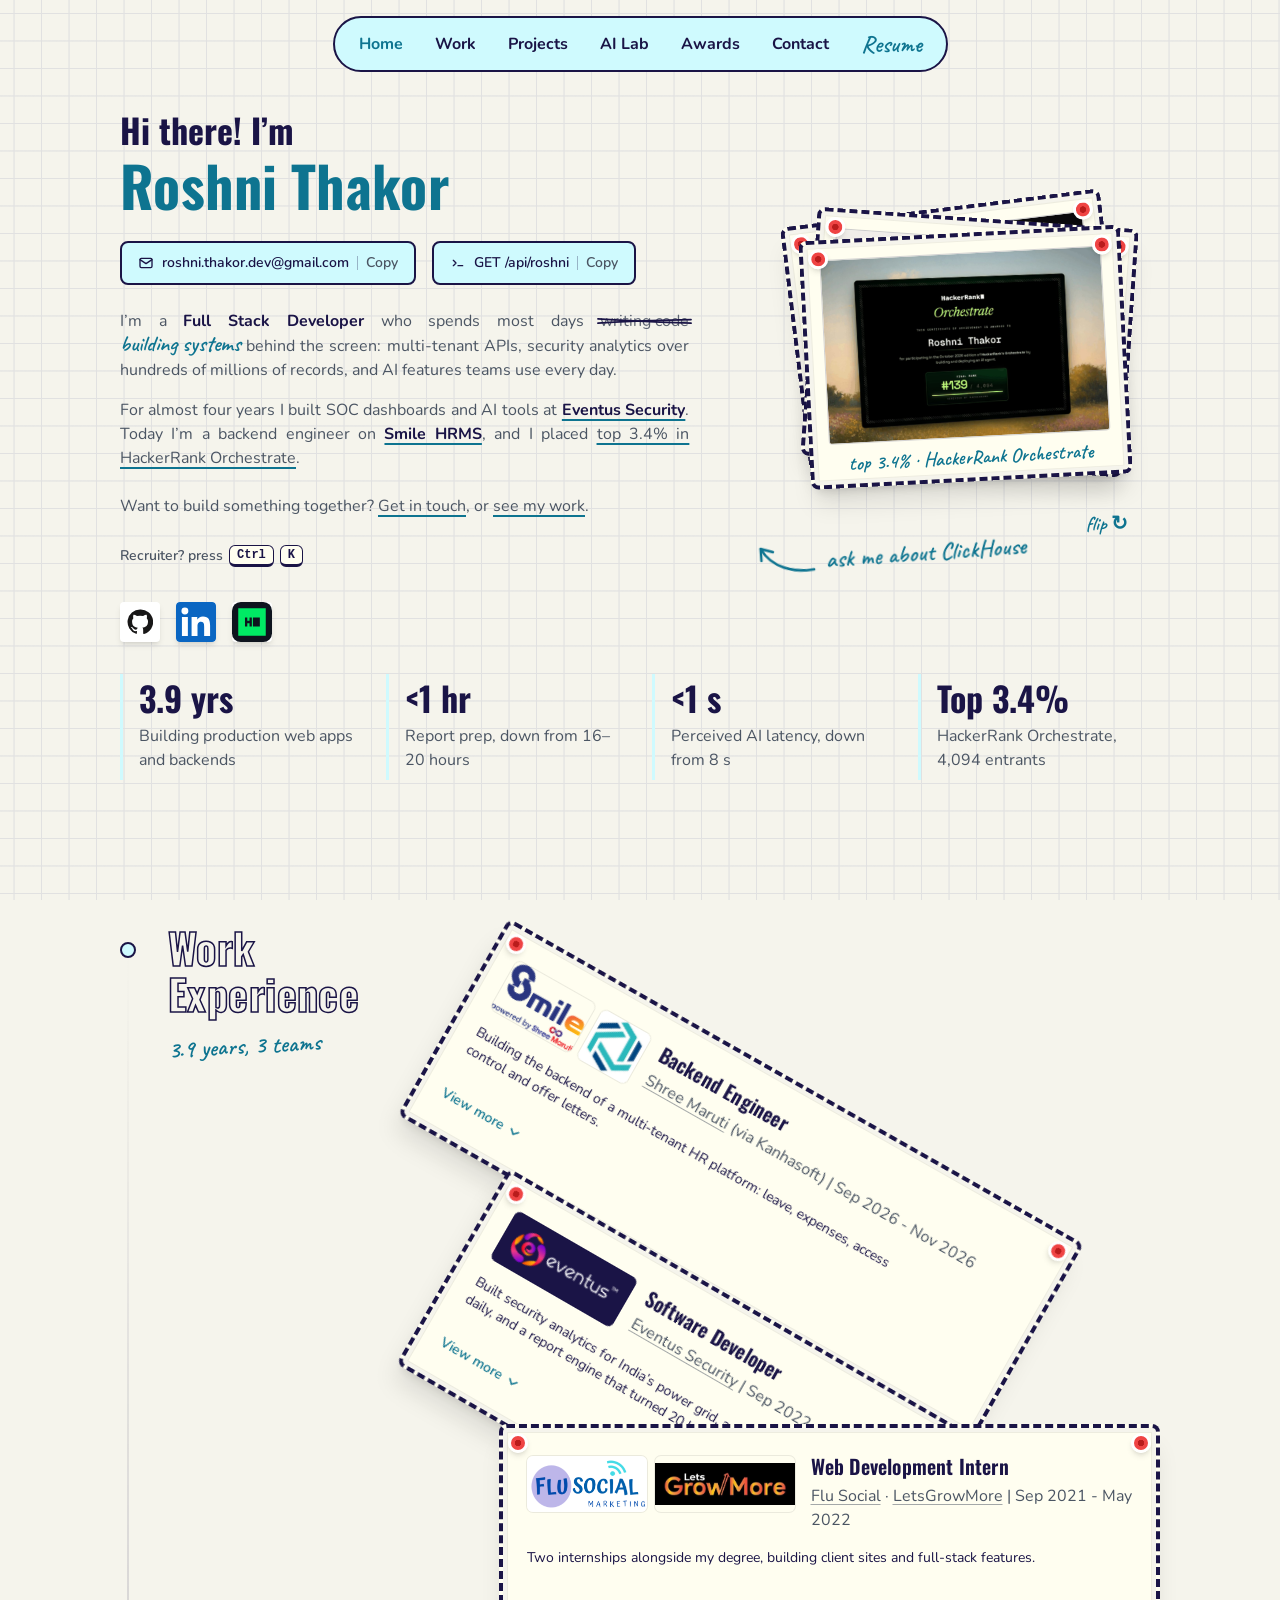
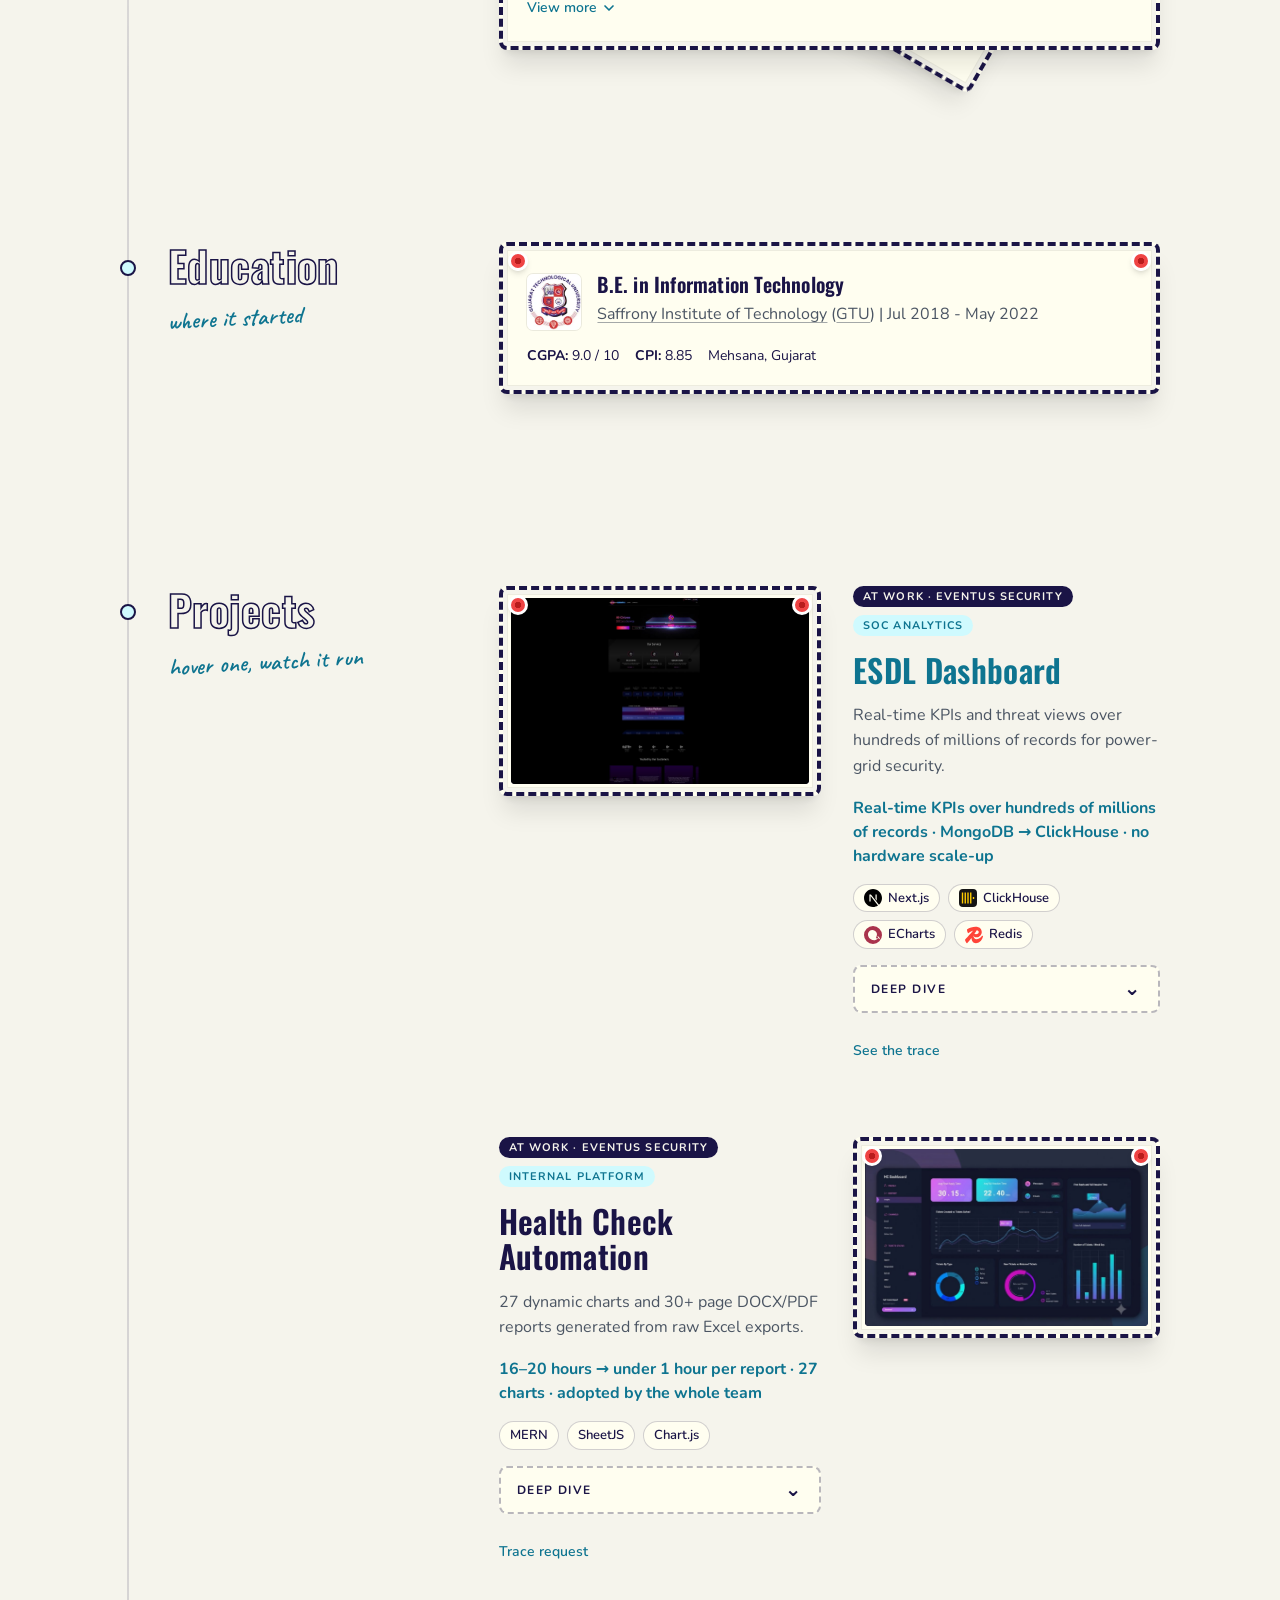
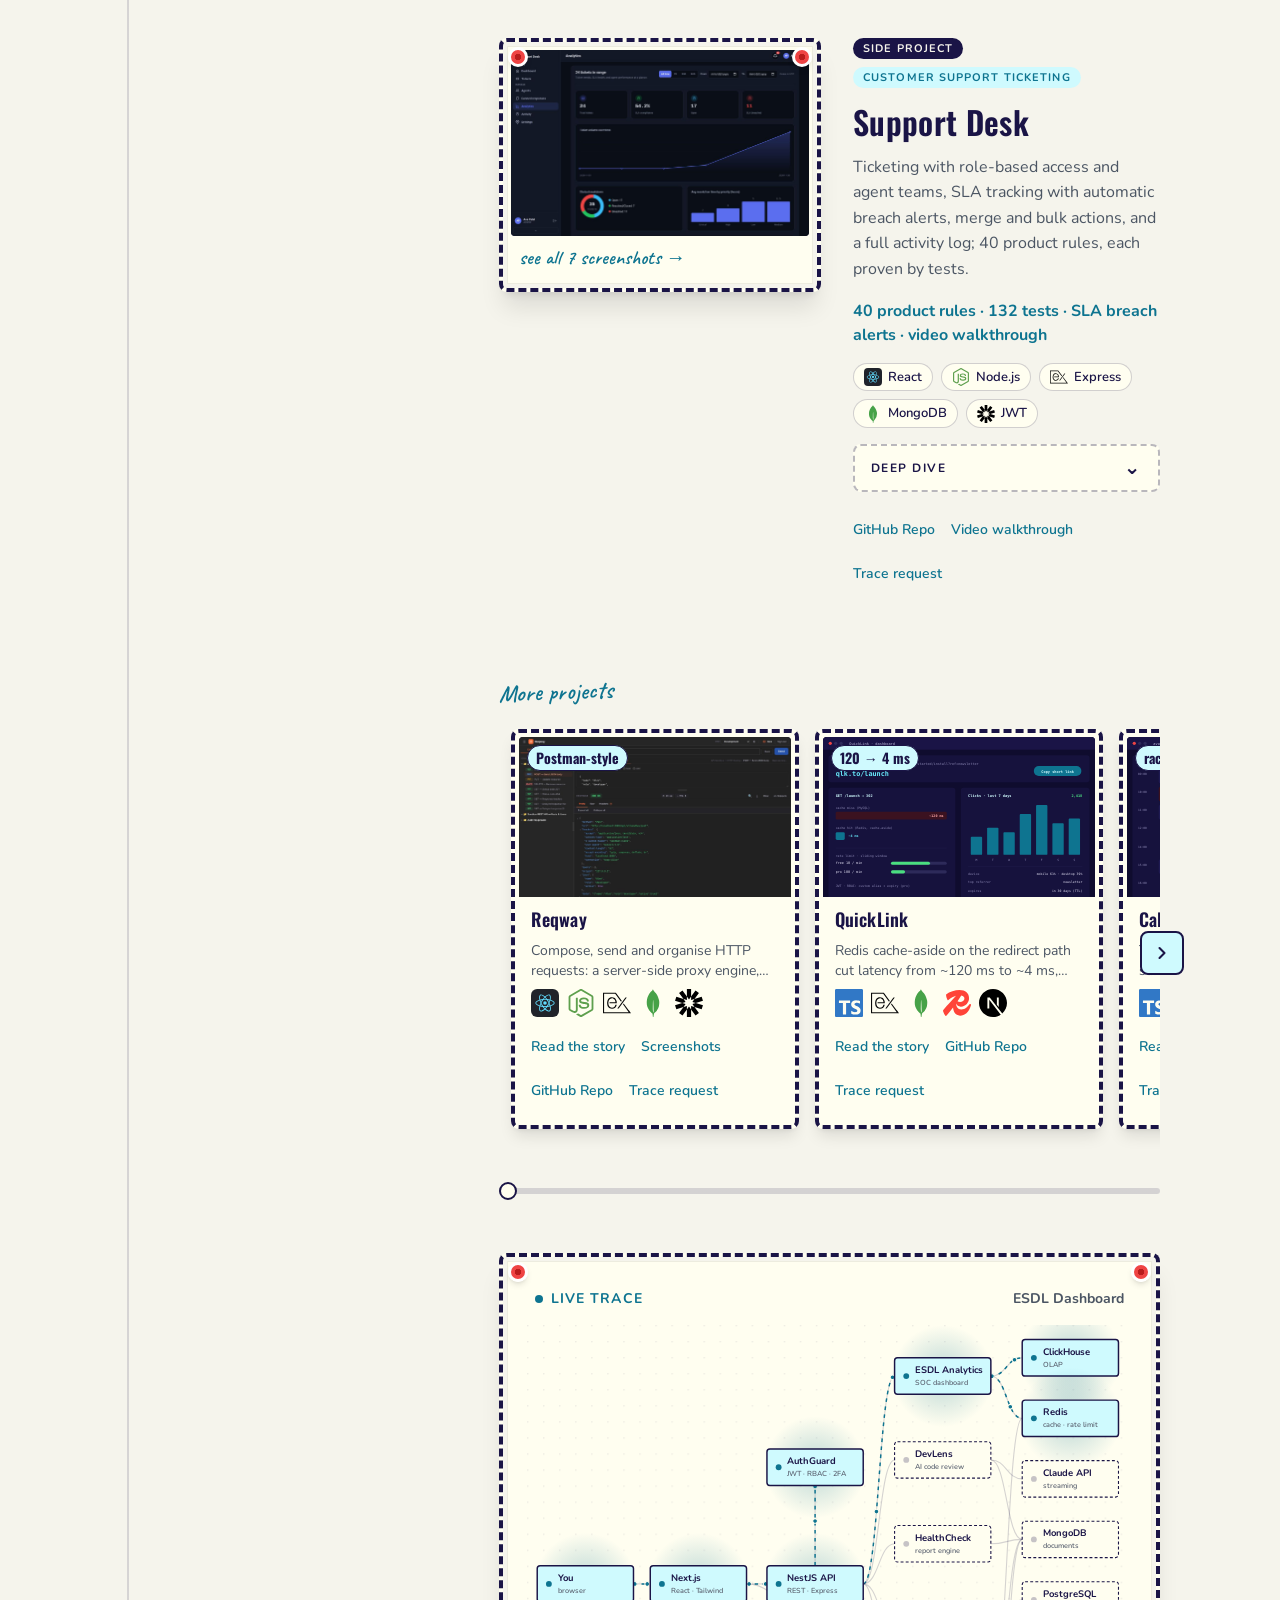
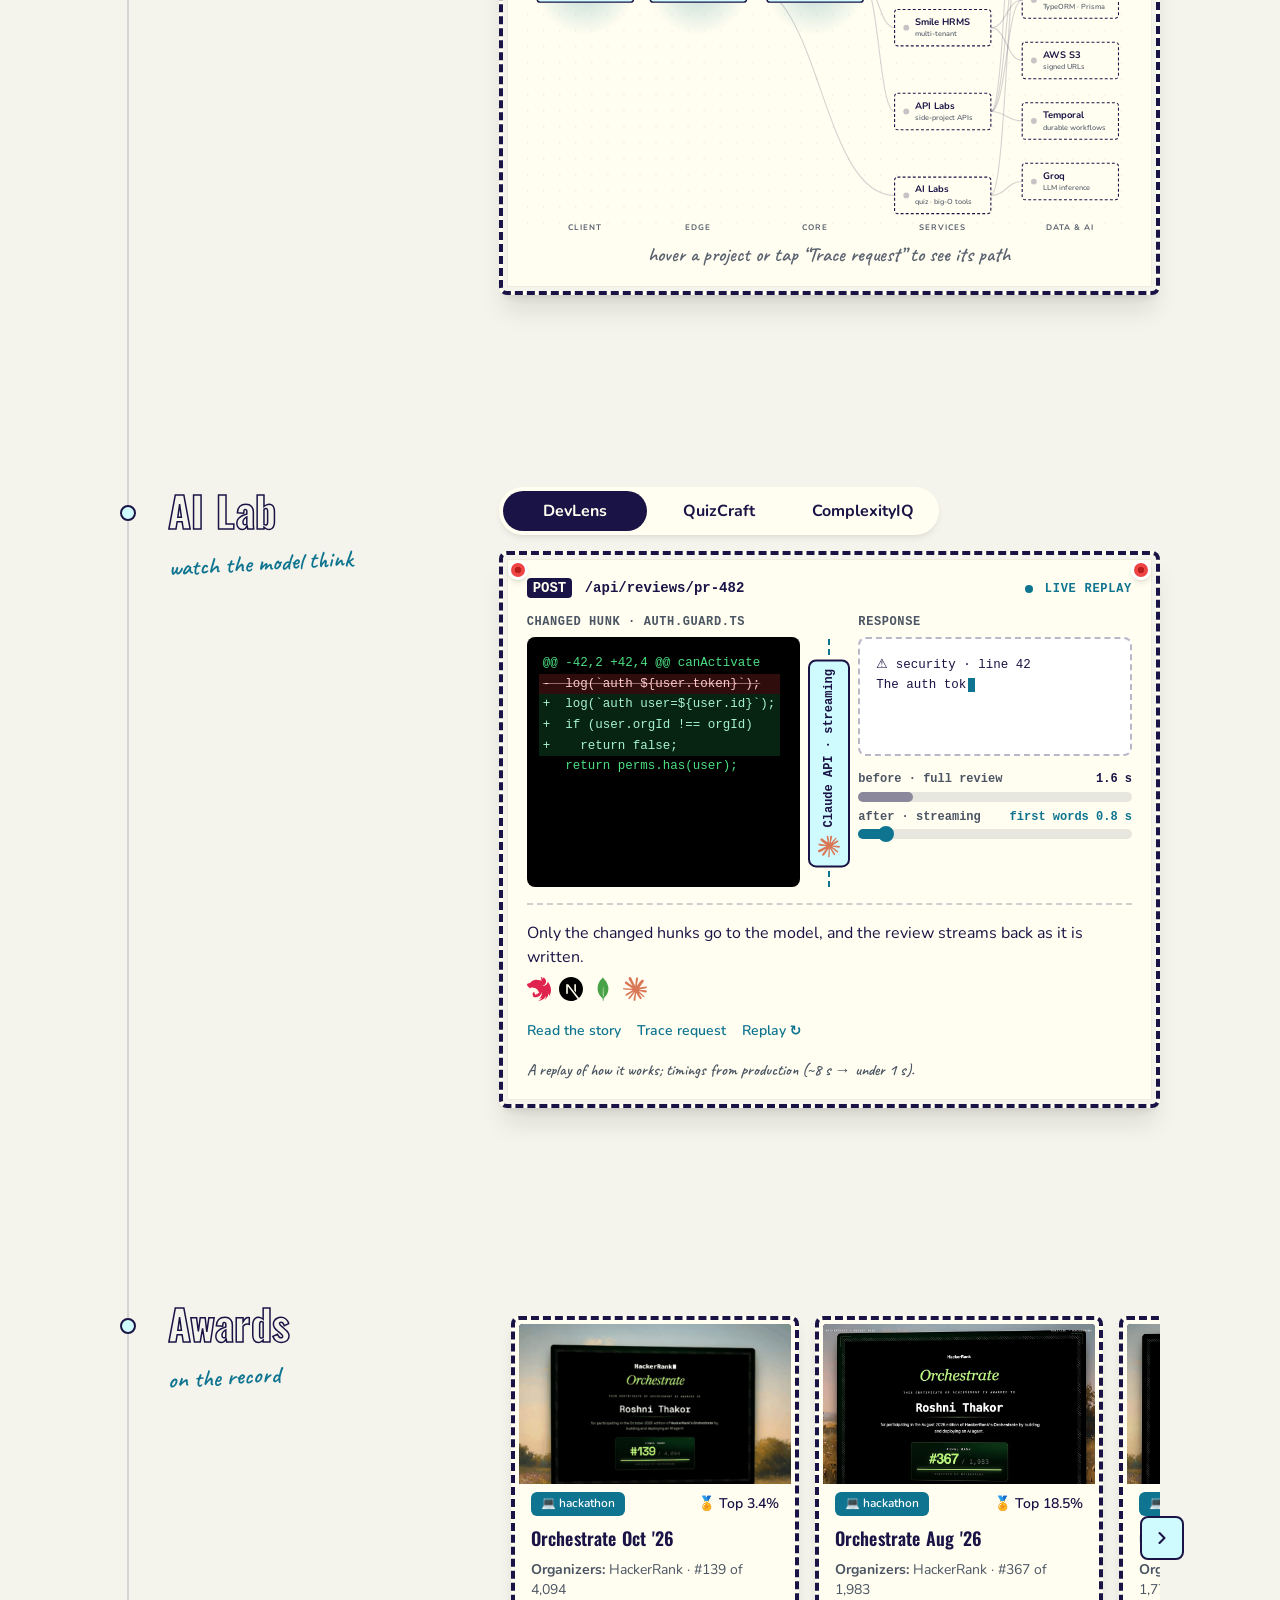
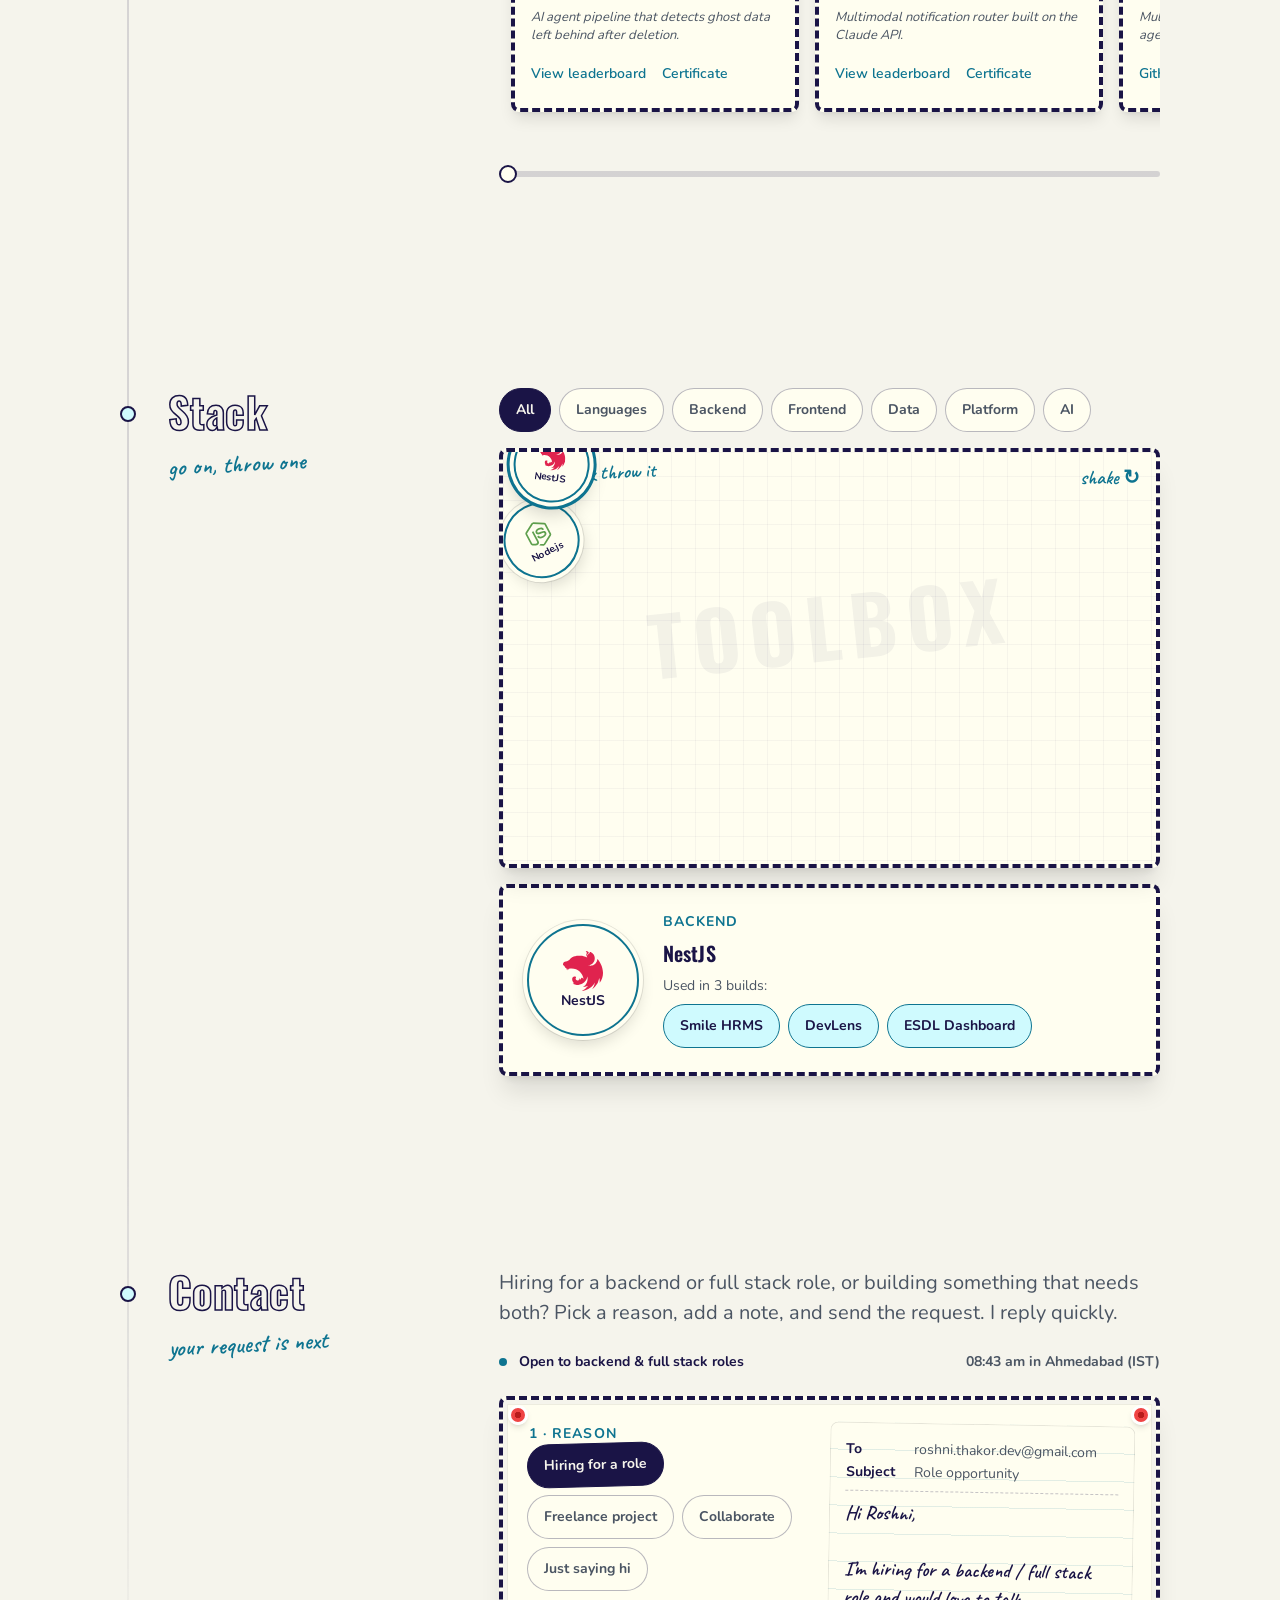
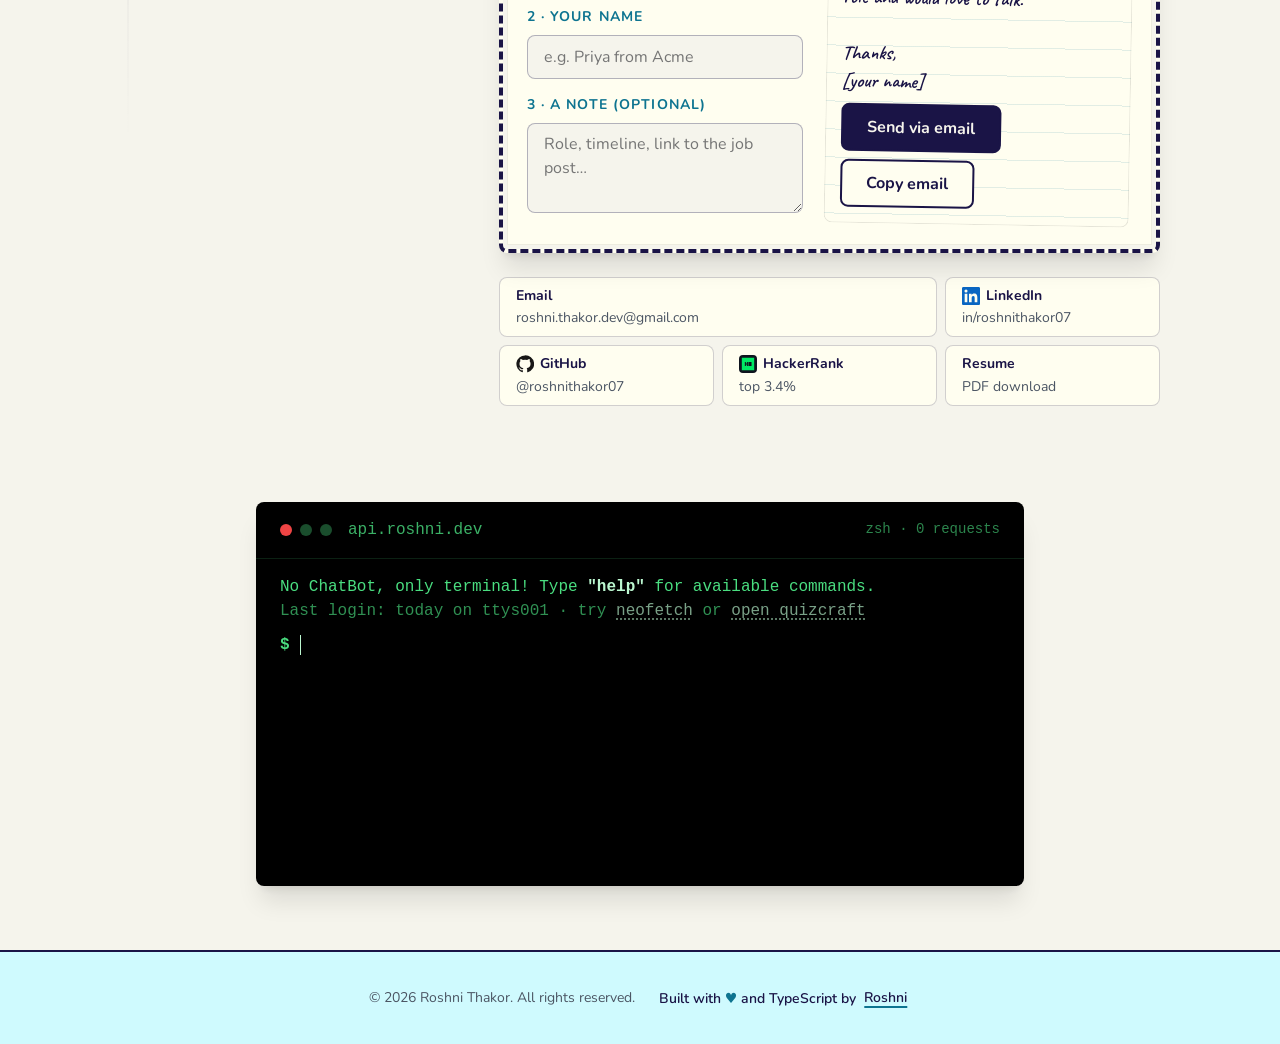
==== index.html @ 5dc97e62 "Site build from source 60730b2" ====
<!DOCTYPE html><!--rPL22yCvm9o5M6JtMqLav--><html lang="en" class="__variable_87dfcb __variable_8aacba __variable_edc71b"><head><meta charSet="utf-8"/><meta name="viewport" content="width=device-width, initial-scale=1"/><link rel="preload" href="/_next/static/media/423f84465375b9db-s.p.woff2" as="font" crossorigin="" type="font/woff2"/><link rel="preload" href="/_next/static/media/5cc7ff84a6a272e2-s.p.woff2" as="font" crossorigin="" type="font/woff2"/><link rel="preload" href="/_next/static/media/7eba613721c0d9a2-s.p.woff2" as="font" crossorigin="" type="font/woff2"/><link rel="preload" as="image" href="/work/orchestrate-oct-2026.jpg"/><link rel="preload" as="image" href="/logos/groq.svg"/><link rel="preload" as="image" href="/logos/google-antigravity.png"/><link rel="stylesheet" href="/_next/static/css/3e549c22fb93e546.css" data-precedence="next"/><link rel="preload" as="script" fetchPriority="low" href="/_next/static/chunks/webpack-d2588bc1256117b5.js"/><script src="/_next/static/chunks/a6811722-5bc88f241434c1b1.js" async=""></script><script src="/_next/static/chunks/85-4556bd218a422ce7.js" async=""></script><script src="/_next/static/chunks/main-app-29522afbad5a5e3a.js" async=""></script><script src="/_next/static/chunks/995-eae3dc998ef791aa.js" async=""></script><script src="/_next/static/chunks/app/layout-8574f05256d41683.js" async=""></script><script src="/_next/static/chunks/app/page-a133e132479ff53e.js" async=""></script><meta name="next-size-adjust" content=""/><meta name="theme-color" content="#f5f4ec"/><title>Roshni Thakor - Full Stack Developer</title><meta name="description" content="Full stack developer (NestJS, Next.js, TypeScript) building multi-tenant APIs, security analytics and AI features."/><meta property="og:title" content="Roshni Thakor - Full Stack Developer"/><meta property="og:description" content="Full stack developer (NestJS, Next.js, TypeScript) building multi-tenant APIs, security analytics and AI features."/><meta property="og:url" content="https://roshnithakor07.github.io"/><meta property="og:type" content="website"/><meta name="twitter:card" content="summary"/><meta name="twitter:title" content="Roshni Thakor - Full Stack Developer"/><meta name="twitter:description" content="Full stack developer (NestJS, Next.js, TypeScript) building multi-tenant APIs, security analytics and AI features."/><link rel="icon" href="/icon.svg?875dbe81e6b1041b" type="image/svg+xml" sizes="any"/><link rel="apple-touch-icon" href="/apple-icon.png?69e71708cb1994fe" type="image/png" sizes="180x180"/><script src="/_next/static/chunks/polyfills-42372ed130431b0a.js" noModule=""></script></head><body><div hidden=""><!--$--><!--/$--></div><header class="nav  "><div id="progress" class="progress"></div><nav class="nav-pill" aria-label="Main"><button class="nav-toggle" aria-label="Menu" aria-expanded="false"><span></span><span></span><span></span></button><div class="nav-links"><a href="#top" class="nav-link is-active">Home</a><a href="#work" class="nav-link ">Work</a><a href="#projects" class="nav-link ">Projects</a><a href="#ai" class="nav-link ">AI Lab</a><a href="#awards" class="nav-link ">Awards</a><a href="#contact" class="nav-link ">Contact</a><a href="/Roshni_Thakor_Software_Developer.pdf" target="_blank" rel="noreferrer" class="nav-link nav-hand">Resume</a></div></nav></header><div class="cord  " style="--p:0"><span class="cord-string" aria-hidden="true"></span><button type="button" class="cord-tag" aria-label="Back to top" tabindex="-1"><span class="cord-hole" aria-hidden="true"></span><svg viewBox="0 0 24 24" aria-hidden="true"><path d="M12 19V5M5.5 11.5 12 5l6.5 6.5"></path></svg><span class="cord-label" aria-hidden="true">top</span></button></div><main><section id="top" class="section hero"><div class="container hero-grid"><div class="hero-copy"><h1 class="h1"><span class="h1-small">Hi there! I’m</span><span class="h1-name"><span class="word" style="--d:150ms"><span>Roshni</span></span><span class="word" style="--d:270ms"><span>Thakor</span></span></span></h1><div class="chip-row fade-in"><button class="chip-copy" aria-label="Copy roshni.thakor.dev@gmail.com"><svg viewBox="0 0 24 24" aria-hidden="true"><rect x="3" y="5" width="18" height="14" rx="2"></rect><path d="m3 7 9 6 9-6"></path></svg><span>roshni.thakor.dev@gmail.com</span><span class="chip-copy-state">Copy</span></button><button class="chip-copy" aria-label="Copy GET /api/roshni"><svg viewBox="0 0 24 24" aria-hidden="true"><path d="m5 8 4 4-4 4M12 16h7"></path></svg><span>GET /api/roshni</span><span class="chip-copy-state">Copy</span></button></div><div class="hero-text fade-in"><p>I’m a <strong>Full Stack Developer</strong> who spends most days<!-- --> <span class="strike"><del>writing code</del><svg viewBox="0 0 100 20" preserveAspectRatio="none" aria-hidden="true"><path class="pen-draw" style="animation-delay:1s" pathLength="1" d="M0 13 Q50 9 100 8"></path><path class="pen-draw" style="animation-delay:1.2s" pathLength="1" d="M100 13 Q50 11 0 7"></path></svg></span> <span class="hand-inline pen-write" style="animation-delay:1.45s">building systems</span> behind the screen: multi-tenant APIs, security analytics over hundreds of millions of records, and AI features teams use every day.</p><p>For almost four years I built SOC dashboards and AI tools at <a href="https://eventussecurity.com/" class="link" target="_blank" rel="noreferrer"><strong>Eventus Security</strong></a>. Today I’m a backend engineer on <a href="https://shreemaruti.com/" class="link" target="_blank" rel="noreferrer"><strong>Smile HRMS</strong></a>, and I placed <a href="https://www.hackerrank.com/contests/hackerrank-orchestrate-october26/challenges/ghost-data-still-exists/leaderboard?username=roshnithakor07" class="link" target="_blank" rel="noreferrer">top 3.4% in HackerRank Orchestrate</a>.</p></div><p class="hero-cta fade-in">Want to build something together? <a href="#contact" class="link">Get in touch</a>, or <a href="#work" class="link">see my work</a>.</p><div class="hero-rec fade-in"><button type="button" class="rec-key" aria-haspopup="dialog">Recruiter? <!-- -->press <kbd>Ctrl</kbd> <kbd>K</kbd></button></div><div class="hero-socials fade-in"><a href="https://github.com/roshnithakor07" class="social-tile" target="_blank" rel="noreferrer" aria-label="GitHub"><svg class="logo-svg" width="26" height="26" viewBox="0 0 24 24" role="img" aria-label="GitHub"><title>GitHub</title><path d="M12 .5a11.5 11.5 0 0 0-3.64 22.41c.58.1.79-.25.79-.56v-2c-3.2.7-3.88-1.37-3.88-1.37-.53-1.33-1.28-1.69-1.28-1.69-1.05-.71.08-.7.08-.7 1.16.08 1.77 1.19 1.77 1.19 1.03 1.76 2.7 1.25 3.36.96.1-.75.4-1.25.73-1.54-2.55-.29-5.24-1.28-5.24-5.68 0-1.26.45-2.28 1.19-3.09-.12-.29-.52-1.46.11-3.05 0 0 .97-.31 3.17 1.18a11 11 0 0 1 5.77 0c2.2-1.49 3.17-1.18 3.17-1.18.63 1.59.23 2.76.11 3.05.74.81 1.19 1.83 1.19 3.09 0 4.41-2.7 5.38-5.26 5.67.41.36.78 1.06.78 2.14v3.17c0 .31.21.67.8.56A11.5 11.5 0 0 0 12 .5Z" fill="#181717"></path></svg></a><a href="https://linkedin.com/in/roshnithakor07" class="social-tile" target="_blank" rel="noreferrer" aria-label="LinkedIn"><svg class="logo-svg" width="40" height="40" viewBox="0 0 24 24" role="img" aria-label="LinkedIn"><title>LinkedIn</title><path d="M20.45 20.45h-3.56v-5.57c0-1.33-.02-3.04-1.85-3.04-1.85 0-2.14 1.45-2.14 2.94v5.67H9.35V9h3.41v1.56h.05c.48-.9 1.64-1.85 3.37-1.85 3.6 0 4.27 2.37 4.27 5.46v6.28ZM5.34 7.43a2.06 2.06 0 1 1 0-4.13 2.06 2.06 0 0 1 0 4.13ZM7.12 20.45H3.56V9h3.56v11.45ZM22.22 0H1.77C.79 0 0 .77 0 1.73v20.54C0 23.23.79 24 1.77 24h20.45c.98 0 1.78-.77 1.78-1.73V1.73C24 .77 23.2 0 22.22 0Z" fill="#0A66C2"></path></svg></a><a href="https://www.hackerrank.com/profile/roshnithakor07" class="social-tile" target="_blank" rel="noreferrer" aria-label="HackerRank"><svg class="logo-svg" width="40" height="40" viewBox="0 0 32 32" role="img" aria-label="HackerRank"><title>HackerRank</title><rect width="32" height="32" rx="7" fill="#0E141E"></rect><path d="M0 0v24h24V0zm9.95 8.002h1.805c.061 0 .111.05.111.111v7.767c0 .061-.05.111-.11.111H9.95c-.061 0-.111-.05-.111-.11v-2.87H7.894v2.87c0 .06-.05.11-.11.11H5.976a.11.11 0 01-.11-.11V8.112c0-.06.05-.11.11-.11h1.806c.061 0 .11.05.11.11v2.869H9.84v-2.87c0-.06.05-.11.11-.11zm2.999 0h5.778c.061 0 .111.05.111.11v7.767a.11.11 0 01-.11.112h-5.78a.11.11 0 01-.11-.11V8.111c0-.06.05-.11.11-.11z" fill="#00EA64" transform="translate(5 5) scale(0.9167)"></path></svg></a></div></div><div class="hero-art"><div class="deck"><div class="deck-stack"><figure class="card pinned deck-card pos-0 " aria-hidden="false"><img src="/work/orchestrate-oct-2026.jpg" alt="HackerRank Orchestrate certificate, October 2026: rank 139 of 4,094" width="1200" height="750" loading="eager"/><figcaption class="deck-caption">top 3.4% · HackerRank Orchestrate</figcaption></figure><figure class="card pinned deck-card pos-1 " aria-hidden="true"><img src="/work/quizcraft.jpg" alt="QuizCraft, an AI quiz generator" width="1200" height="750" loading="lazy"/><figcaption class="deck-caption">QuizCraft · live on Vercel</figcaption></figure><figure class="card pinned deck-card pos-2 " aria-hidden="true"><img src="/work/complexityiq.jpg" alt="ComplexityIQ, a Big-O analyser" width="1200" height="750" loading="lazy"/><figcaption class="deck-caption">ComplexityIQ · Big-O analyser</figcaption></figure></div><button type="button" class="deck-next" aria-label="Show next highlight (1 of 3)"><span class="deck-dots" aria-hidden="true"><i class="is-on"></i><i class=""></i><i class=""></i></span><span class="deck-label"><span class="only-touch">tap to </span>flip</span> <span class="deck-icon" aria-hidden="true">↻</span></button></div><p class="hand-note hand-badge"><svg viewBox="0 0 64 40" class="hand-arrow" aria-hidden="true"><path class="pen-draw" style="animation-delay:2.1s;animation-duration:0.3s" pathLength="1" d="M60 6C40 4 18 10 8 30"></path><path class="pen-draw" style="animation-delay:2.4s;animation-duration:0.12s" pathLength="1" d="M8 18 L8 30 L20 26"></path></svg><span class="pen-write" style="animation-delay:2.5s">ask me about ClickHouse</span></p></div></div><div class="container"><dl class="figures"><div class="card figure tilt" style="--d:0ms"><dd class="figure-value"><span>0.0<!-- --> yrs</span></dd><dt class="figure-label">Building production web apps and backends</dt></div><div class="card figure tilt" style="--d:80ms"><dd class="figure-value"><span>&lt;<!-- -->0<!-- --> hr</span></dd><dt class="figure-label">Report prep, down from 16–20 hours</dt></div><div class="card figure tilt" style="--d:160ms"><dd class="figure-value"><span>&lt;<!-- -->0<!-- --> s</span></dd><dt class="figure-label">Perceived AI latency, down from 8 s</dt></div><div class="card figure tilt" style="--d:240ms"><dd class="figure-value"><span>Top <!-- -->0.0<!-- -->%</span></dd><dt class="figure-label">HackerRank Orchestrate, 4,094 entrants</dt></div></dl></div></section><div class="timeline-wrap"><div class="tl-track" aria-hidden="true"><div class="tl-line"></div></div><section id="work" class="section split"><div class="container split-grid"><header class="split-aside"><span class="timeline-dot" aria-hidden="true"></span><h2 class="h2">Work Experience</h2><p class="hand-note">3.9 years, 3 teams</p></header><div class="split-body"><article class="card pinned swing job "><header class="job-head"><div class="job-logos"><img src="/logos/smile-shree-maruti.png" alt="Smile HRMS, powered by Shree Maruti" loading="lazy" class="job-logo  is-wide"/><img src="/logos/kanhasoft.png" alt="Kanhasoft" loading="lazy" class="job-logo  "/></div><div class="job-title"><h3 class="h3">Backend Engineer</h3><p class="job-meta"><a class="co-link" href="https://shreemaruti.com/" target="_blank" rel="noreferrer">Shree Maruti</a> (<!-- -->via Kanhasoft<!-- -->)<!-- --> | <!-- -->Sep 2026 - Nov 2026</p></div></header><p class="job-summary">Building the backend of a multi-tenant HR platform: leave, expenses, access control and offer letters.</p><div class="job-more" id="job-more-0" inert=""><div class="job-more-inner"><span class="job-fold" aria-hidden="true"></span><p class="eyebrow job-reveal" style="--n:0">Smile HRMS</p><ul class="job-points"><li class="job-reveal" style="--n:1">Shipped the Leave Management module end to end: policies, balances and approval workflows with multi-organization data isolation.</li><li class="job-reveal" style="--n:2">Built Expenses with S3 signed-URL receipts, currency-locked exchange rates and versioned policy documents.</li><li class="job-reveal" style="--n:3">Implemented JWT auth and permission-code RBAC with org-scoped access, backed by 242+ unit tests.</li></ul><ul class="tags job-reveal" style="--n:4"><li class="tag" style="--n:0"><svg class="logo-svg" width="16" height="16" viewBox="0 0 24 24" role="img" aria-label="NestJS"><title>NestJS</title><path d="M14.131.047c-.173 0-.334.037-.483.087.316.21.49.49.576.806.007.043.019.074.025.117a.681.681 0 0 1 .013.112c.024.545-.143.614-.26.936-.18.415-.13.861.086 1.22a.74.74 0 0 0 .074.137c-.235-1.568 1.073-1.803 1.314-2.293.019-.428-.334-.713-.613-.911a1.37 1.37 0 0 0-.732-.21zM16.102.4c-.024.143-.006.106-.012.18-.006.05-.006.112-.012.161-.013.05-.025.1-.044.149-.012.05-.03.1-.05.149l-.067.142c-.02.025-.031.05-.05.075l-.037.055a2.152 2.152 0 0 1-.093.124c-.037.038-.068.081-.112.112v.006c-.037.031-.074.068-.118.1-.13.099-.278.173-.415.266-.043.03-.087.056-.124.093a.906.906 0 0 0-.118.099c-.043.037-.074.074-.111.118-.031.037-.068.08-.093.124a1.582 1.582 0 0 0-.087.13c-.025.05-.043.093-.068.142-.019.05-.037.093-.05.143a2.007 2.007 0 0 0-.043.155c-.006.025-.006.056-.012.08-.007.025-.007.05-.013.075 0 .05-.006.105-.006.155 0 .037 0 .074.006.111 0 .05.006.1.019.155.006.05.018.1.03.15.02.049.032.098.05.148.013.03.031.062.044.087l-1.426-.552c-.241-.068-.477-.13-.719-.186l-.39-.093c-.372-.074-.75-.13-1.128-.167-.013 0-.019-.006-.031-.006A11.082 11.082 0 0 0 8.9 2.855c-.378.025-.756.074-1.134.136a12.45 12.45 0 0 0-.837.174l-.279.074c-.092.037-.18.08-.266.118l-.205.093c-.012.006-.024.006-.03.012-.063.031-.118.056-.174.087a2.738 2.738 0 0 0-.236.118c-.043.018-.086.043-.124.062a.559.559 0 0 1-.055.03c-.056.032-.112.063-.162.094a1.56 1.56 0 0 0-.148.093c-.044.03-.087.055-.124.086-.006.007-.013.007-.019.013-.037.025-.08.056-.118.087l-.012.012-.093.074c-.012.007-.025.019-.037.025-.031.025-.062.056-.093.08-.006.013-.019.02-.025.025-.037.038-.074.069-.111.106-.007 0-.007.006-.013.012a1.742 1.742 0 0 0-.111.106c-.007.006-.007.012-.013.012a1.454 1.454 0 0 0-.093.1c-.012.012-.03.024-.043.036a1.374 1.374 0 0 1-.106.112c-.006.012-.018.019-.024.03-.05.05-.093.1-.143.15l-.018.018c-.1.106-.205.211-.317.304-.111.1-.229.192-.347.273a3.777 3.777 0 0 1-.762.421c-.13.056-.267.106-.403.149-.26.056-.527.161-.756.18-.05 0-.105.012-.155.018l-.155.037-.149.056c-.05.019-.099.044-.148.068-.044.031-.093.056-.137.087a1.011 1.011 0 0 0-.124.106c-.043.03-.087.074-.124.111-.037.043-.074.08-.105.124-.031.05-.068.093-.093.143a1.092 1.092 0 0 0-.087.142c-.025.056-.05.106-.068.161-.019.05-.037.106-.056.161-.012.05-.025.1-.03.15 0 .005-.007.012-.007.018-.012.056-.012.13-.019.167C.006 7.95 0 7.986 0 8.03a.657.657 0 0 0 .074.31v.006c.019.037.044.075.069.112.024.037.05.074.08.111.031.031.068.069.106.1a.906.906 0 0 0 .117.099c.149.13.186.173.378.272.031.019.062.031.1.05.006 0 .012.006.018.006 0 .013 0 .019.006.031a1.272 1.272 0 0 0 .08.298c.02.037.032.074.05.111.007.013.013.025.02.031.024.05.049.093.073.137l.093.13c.031.037.069.08.106.118.037.037.074.068.118.105 0 0 .006.006.012.006.037.031.074.062.112.087a.986.986 0 0 0 .136.08c.043.025.093.05.142.069a.73.73 0 0 0 .124.043c.007.006.013.006.025.012.025.007.056.013.08.019-.018.335-.024.65.026.762.055.124.328-.254.6-.688-.036.428-.061.93 0 1.079.069.155.44-.329.763-.862 4.395-1.016 8.405 2.02 8.826 6.31-.08-.67-.905-1.041-1.283-.948-.186.458-.502 1.047-1.01 1.413.043-.41.025-.83-.062-1.24a4.009 4.009 0 0 1-.769 1.562c-.588.043-1.177-.242-1.487-.67-.025-.018-.031-.055-.05-.08-.018-.043-.037-.087-.05-.13a.515.515 0 0 1-.037-.13c-.006-.044-.006-.087-.006-.137v-.093a.992.992 0 0 1 .031-.13c.013-.043.025-.086.044-.13.024-.043.043-.087.074-.13.105-.298.105-.54-.087-.682a.706.706 0 0 0-.118-.062c-.024-.006-.055-.018-.08-.025l-.05-.018a.847.847 0 0 0-.13-.031.472.472 0 0 0-.13-.019 1.01 1.01 0 0 0-.136-.012c-.031 0-.062.006-.093.006a.484.484 0 0 0-.137.019c-.043.006-.086.012-.13.024a1.068 1.068 0 0 0-.13.044c-.043.018-.08.037-.124.056-.037.018-.074.043-.118.062-1.444.942-.582 3.148.403 3.787-.372.068-.75.148-.855.229l-.013.012c.267.161.546.298.837.416.397.13.818.247 1.004.297v.006a5.996 5.996 0 0 0 1.562.112c2.746-.192 4.996-2.281 5.405-5.033l.037.161c.019.112.043.23.056.347v.006c.012.056.018.112.025.162v.024c.006.056.012.112.012.162.006.068.012.136.012.204v.1c0 .03.007.067.007.098 0 .038-.007.075-.007.112v.087c0 .043-.006.08-.006.124 0 .025 0 .05-.006.08 0 .044-.006.087-.006.137-.006.018-.006.037-.006.055l-.02.143c0 .019 0 .037-.005.056-.007.062-.019.118-.025.18v.012l-.037.174v.018l-.037.167c0 .007-.007.02-.007.025a1.663 1.663 0 0 1-.043.168v.018c-.019.062-.037.118-.05.174-.006.006-.006.012-.006.012l-.056.186c-.024.062-.043.118-.068.18-.025.062-.043.124-.068.18-.025.062-.05.117-.074.18h-.007c-.024.055-.05.117-.08.173a.302.302 0 0 1-.019.043c-.006.006-.006.013-.012.019a5.867 5.867 0 0 1-1.742 2.082c-.05.031-.099.069-.149.106-.012.012-.03.018-.043.03a2.603 2.603 0 0 1-.136.094l.018.037h.007l.26-.037h.006c.161-.025.322-.056.483-.087.044-.006.093-.019.137-.031l.087-.019c.043-.006.086-.018.13-.024.037-.013.074-.02.111-.031.62-.15 1.221-.354 1.798-.595a9.926 9.926 0 0 1-3.85 3.142c.714-.05 1.426-.167 2.114-.366a9.903 9.903 0 0 0 5.857-4.68 9.893 9.893 0 0 1-1.667 3.986 9.758 9.758 0 0 0 1.655-1.376 9.824 9.824 0 0 0 2.61-5.268c.21.98.272 1.99.18 2.987 4.474-6.241.371-12.712-1.346-14.416-.006-.013-.012-.019-.012-.031-.006.006-.006.006-.006.012 0-.006 0-.006-.007-.012 0 .074-.006.148-.012.223a8.34 8.34 0 0 1-.062.415c-.03.136-.068.273-.105.41-.044.13-.093.266-.15.396a5.322 5.322 0 0 1-.185.378 4.735 4.735 0 0 1-.477.688c-.093.111-.192.21-.292.31a3.994 3.994 0 0 1-.18.155l-.142.124a3.459 3.459 0 0 1-.347.241 4.295 4.295 0 0 1-.366.211c-.13.062-.26.118-.39.174a4.364 4.364 0 0 1-.818.223c-.143.025-.285.037-.422.05a4.914 4.914 0 0 1-.297.012 4.66 4.66 0 0 1-.422-.025 3.137 3.137 0 0 1-.421-.062 3.136 3.136 0 0 1-.415-.105h-.007c.137-.013.273-.025.41-.05a4.493 4.493 0 0 0 .818-.223c.136-.05.266-.112.39-.174.13-.062.248-.13.372-.204.118-.08.235-.161.347-.248.112-.087.217-.18.316-.279.105-.093.198-.198.291-.304.093-.111.18-.223.26-.334.013-.019.026-.044.038-.062.062-.1.124-.199.18-.298a4.272 4.272 0 0 0 .334-.775c.044-.13.075-.266.106-.403.025-.142.05-.278.062-.415.012-.142.025-.285.025-.421 0-.1-.007-.199-.013-.298a6.726 6.726 0 0 0-.05-.415 4.493 4.493 0 0 0-.092-.415c-.044-.13-.087-.267-.137-.397-.05-.13-.111-.26-.173-.384-.069-.124-.137-.248-.211-.366a6.843 6.843 0 0 0-.248-.34c-.093-.106-.186-.212-.285-.317a3.878 3.878 0 0 0-.161-.155c-.28-.217-.57-.421-.862-.607a1.154 1.154 0 0 0-.124-.062 2.415 2.415 0 0 0-.589-.26Z" fill="#E0234E"></path></svg>NestJS</li><li class="tag" style="--n:1">Fastify</li><li class="tag" style="--n:2"><svg class="logo-svg" width="16" height="16" viewBox="0 0 24 24" role="img" aria-label="PostgreSQL"><title>PostgreSQL</title><path d="M23.5594 14.7228a.5269.5269 0 0 0-.0563-.1191c-.139-.2632-.4768-.3418-1.0074-.2321-1.6533.3411-2.2935.1312-2.5256-.0191 1.342-2.0482 2.445-4.522 3.0411-6.8297.2714-1.0507.7982-3.5237.1222-4.7316a1.5641 1.5641 0 0 0-.1509-.235C21.6931.9086 19.8007.0248 17.5099.0005c-1.4947-.0158-2.7705.3461-3.1161.4794a9.449 9.449 0 0 0-.5159-.0816 8.044 8.044 0 0 0-1.3114-.1278c-1.1822-.0184-2.2038.2642-3.0498.8406-.8573-.3211-4.7888-1.645-7.2219.0788C.9359 2.1526.3086 3.8733.4302 6.3043c.0409.818.5069 3.334 1.2423 5.7436.4598 1.5065.9387 2.7019 1.4334 3.582.553.9942 1.1259 1.5933 1.7143 1.7895.4474.1491 1.1327.1441 1.8581-.7279.8012-.9635 1.5903-1.8258 1.9446-2.2069.4351.2355.9064.3625 1.39.3772a.0569.0569 0 0 0 .0004.0041 11.0312 11.0312 0 0 0-.2472.3054c-.3389.4302-.4094.5197-1.5002.7443-.3102.064-1.1344.2339-1.1464.8115-.0025.1224.0329.2309.0919.3268.2269.4231.9216.6097 1.015.6331 1.3345.3335 2.5044.092 3.3714-.6787-.017 2.231.0775 4.4174.3454 5.0874.2212.5529.7618 1.9045 2.4692 1.9043.2505 0 .5263-.0291.8296-.0941 1.7819-.3821 2.5557-1.1696 2.855-2.9059.1503-.8707.4016-2.8753.5388-4.1012.0169-.0703.0357-.1207.057-.1362.0007-.0005.0697-.0471.4272.0307a.3673.3673 0 0 0 .0443.0068l.2539.0223.0149.001c.8468.0384 1.9114-.1426 2.5312-.4308.6438-.2988 1.8057-1.0323 1.5951-1.6698zM2.371 11.8765c-.7435-2.4358-1.1779-4.8851-1.2123-5.5719-.1086-2.1714.4171-3.6829 1.5623-4.4927 1.8367-1.2986 4.8398-.5408 6.108-.13-.0032.0032-.0066.0061-.0098.0094-2.0238 2.044-1.9758 5.536-1.9708 5.7495-.0002.0823.0066.1989.0162.3593.0348.5873.0996 1.6804-.0735 2.9184-.1609 1.1504.1937 2.2764.9728 3.0892.0806.0841.1648.1631.2518.2374-.3468.3714-1.1004 1.1926-1.9025 2.1576-.5677.6825-.9597.5517-1.0886.5087-.3919-.1307-.813-.5871-1.2381-1.3223-.4796-.839-.9635-2.0317-1.4155-3.5126zm6.0072 5.0871c-.1711-.0428-.3271-.1132-.4322-.1772.0889-.0394.2374-.0902.4833-.1409 1.2833-.2641 1.4815-.4506 1.9143-1.0002.0992-.126.2116-.2687.3673-.4426a.3549.3549 0 0 0 .0737-.1298c.1708-.1513.2724-.1099.4369-.0417.156.0646.3078.26.3695.4752.0291.1016.0619.2945-.0452.4444-.9043 1.2658-2.2216 1.2494-3.1676 1.0128zm2.094-3.988-.0525.141c-.133.3566-.2567.6881-.3334 1.003-.6674-.0021-1.3168-.2872-1.8105-.8024-.6279-.6551-.9131-1.5664-.7825-2.5004.1828-1.3079.1153-2.4468.079-3.0586-.005-.0857-.0095-.1607-.0122-.2199.2957-.2621 1.6659-.9962 2.6429-.7724.4459.1022.7176.4057.8305.928.5846 2.7038.0774 3.8307-.3302 4.7363-.084.1866-.1633.3629-.2311.5454zm7.3637 4.5725c-.0169.1768-.0358.376-.0618.5959l-.146.4383a.3547.3547 0 0 0-.0182.1077c-.0059.4747-.054.6489-.115.8693-.0634.2292-.1353.4891-.1794 1.0575-.11 1.4143-.8782 2.2267-2.4172 2.5565-1.5155.3251-1.7843-.4968-2.0212-1.2217a6.5824 6.5824 0 0 0-.0769-.2266c-.2154-.5858-.1911-1.4119-.1574-2.5551.0165-.5612-.0249-1.9013-.3302-2.6462.0044-.2932.0106-.5909.019-.8918a.3529.3529 0 0 0-.0153-.1126 1.4927 1.4927 0 0 0-.0439-.208c-.1226-.4283-.4213-.7866-.7797-.9351-.1424-.059-.4038-.1672-.7178-.0869.067-.276.1831-.5875.309-.9249l.0529-.142c.0595-.16.134-.3257.213-.5012.4265-.9476 1.0106-2.2453.3766-5.1772-.2374-1.0981-1.0304-1.6343-2.2324-1.5098-.7207.0746-1.3799.3654-1.7088.5321a5.6716 5.6716 0 0 0-.1958.1041c.0918-1.1064.4386-3.1741 1.7357-4.4823a4.0306 4.0306 0 0 1 .3033-.276.3532.3532 0 0 0 .1447-.0644c.7524-.5706 1.6945-.8506 2.802-.8325.4091.0067.8017.0339 1.1742.081 1.939.3544 3.2439 1.4468 4.0359 2.3827.8143.9623 1.2552 1.9315 1.4312 2.4543-1.3232-.1346-2.2234.1268-2.6797.779-.9926 1.4189.543 4.1729 1.2811 5.4964.1353.2426.2522.4522.2889.5413.2403.5825.5515.9713.7787 1.2552.0696.087.1372.1714.1885.245-.4008.1155-1.1208.3825-1.0552 1.717-.0123.1563-.0423.4469-.0834.8148-.0461.2077-.0702.4603-.0994.7662zm.8905-1.6211c-.0405-.8316.2691-.9185.5967-1.0105a2.8566 2.8566 0 0 0 .135-.0406 1.202 1.202 0 0 0 .1342.103c.5703.3765 1.5823.4213 3.0068.1344-.2016.1769-.5189.3994-.9533.6011-.4098.1903-1.0957.333-1.7473.3636-.7197.0336-1.0859-.0807-1.1721-.151zm.5695-9.2712c-.0059.3508-.0542.6692-.1054 1.0017-.055.3576-.112.7274-.1264 1.1762-.0142.4368.0404.8909.0932 1.3301.1066.887.216 1.8003-.2075 2.7014a3.5272 3.5272 0 0 1-.1876-.3856c-.0527-.1276-.1669-.3326-.3251-.6162-.6156-1.1041-2.0574-3.6896-1.3193-4.7446.3795-.5427 1.3408-.5661 2.1781-.463zm.2284 7.0137a12.3762 12.3762 0 0 0-.0853-.1074l-.0355-.0444c.7262-1.1995.5842-2.3862.4578-3.4385-.0519-.4318-.1009-.8396-.0885-1.2226.0129-.4061.0666-.7543.1185-1.0911.0639-.415.1288-.8443.1109-1.3505.0134-.0531.0188-.1158.0118-.1902-.0457-.4855-.5999-1.938-1.7294-3.253-.6076-.7073-1.4896-1.4972-2.6889-2.0395.5251-.1066 1.2328-.2035 2.0244-.1859 2.0515.0456 3.6746.8135 4.8242 2.2824a.908.908 0 0 1 .0667.1002c.7231 1.3556-.2762 6.2751-2.9867 10.5405zm-8.8166-6.1162c-.025.1794-.3089.4225-.6211.4225a.5821.5821 0 0 1-.0809-.0056c-.1873-.026-.3765-.144-.5059-.3156-.0458-.0605-.1203-.178-.1055-.2844.0055-.0401.0261-.0985.0925-.1488.1182-.0894.3518-.1226.6096-.0867.3163.0441.6426.1938.6113.4186zm7.9305-.4114c.0111.0792-.049.201-.1531.3102-.0683.0717-.212.1961-.4079.2232a.5456.5456 0 0 1-.075.0052c-.2935 0-.5414-.2344-.5607-.3717-.024-.1765.2641-.3106.5611-.352.297-.0414.6111.0088.6356.1851z" fill="#4169E1"></path></svg>PostgreSQL</li><li class="tag" style="--n:3"><svg class="logo-svg" width="16" height="16" viewBox="0 0 24 24" role="img" aria-label="TypeORM"><title>TypeORM</title><path d="M22.593 6.863c0 .9-.008 1.742.004 2.583.006.355.07.708.21 1.038.133.306.35.544.652.692.153.075.314.131.47.204a.134.13 0 0 1 .066.099q.008.58 0 1.16c0 .039-.052.097-.093.11a1.818 1.82 0 0 0-1.178 1.22c-.125.387-.137.785-.137 1.187q.002 2.24-.006 4.48c0 .466-.07.926-.225 1.363-.087.241-.226.463-.347.69-.016.031-.05.052-.08.073-.185.137-.365.287-.56.407-.169.103-.354.177-.535.255-.114.048-.236.082-.352.121q-.025.01-.05.014c-.23.028-.46.062-.689.083q-.418.033-.834.052c-.061.003-.123-.02-.183-.026-.104-.01-.13-.07-.128-.168a31.962 32 0 0 0 0-1.017c0-.104.027-.15.139-.141.117.007.24.012.354-.004q.332-.047.655-.125a2.996 3 0 0 0 .44-.153.94.94 0 0 0 .456-.409c.125-.208.185-.437.236-.676.057-.263.036-.52.04-.78.007-1.485 0-2.97.008-4.456q.003-.47.078-.935a2.148 2.15 0 0 1 1.09-1.585l.25-.143c.061-.037.054-.107-.016-.144a2.797 2.8 0 0 1-.815-.646 2.097 2.1 0 0 1-.39-.711c-.18-.551-.205-1.12-.202-1.694.002-1.446-.01-2.892 0-4.337a2.996 3 0 0 0-.072-.666c-.08-.37-.24-.712-.59-.909a2.298 2.3 0 0 0-.467-.177 2.996 3 0 0 0-.503-.11 3.995 4 0 0 0-.54-.025c-.113.001-.153-.03-.15-.147.006-.364.003-.728.001-1.092 0-.089.03-.122.117-.119.196.005.39-.007.584.004.272.016.545.035.815.073a3.096 3.1 0 0 1 1.598.714c.252.215.408.479.534.772.15.346.226.71.275 1.082.13.99.03 1.986.072 2.918ZM1.421 6.715c0-.581-.006-1.163.002-1.745.006-.382.009-.77.049-1.149.027-.263.11-.52.18-.778a1.798 1.8 0 0 1 .366-.723 2.466 2.4 0 0 1 .508-.449c.194-.127.416-.208.629-.305.17-.076.348-.108.53-.141A8.29 8.3 0 0 1 5.258 1.3c.09 0 .122.027.12.117q-.004.558 0 1.118c0 .091-.028.126-.123.122a1.598 1.6 0 0 0-.321.003 7.99 8 0 0 0-.704.127c-.15.035-.291.094-.434.148a.94.94 0 0 0-.46.406c-.123.208-.183.44-.238.68-.067.3.008.588.002.882-.02 1.329-.006 2.658-.01 3.99a9.988 10 0 0 1-.051 1.098c-.08.724-.385 1.328-1.024 1.727q-.173.103-.345.209c-.023.014-.051.049-.047.068a.14.14 0 0 0 .058.084 2.897 2.9 0 0 1 .843.678c.19.23.311.494.4.78.15.496.159 1.006.164 1.516.008 1.298.002 2.597.003 3.896 0 .144.015.288.013.431 0 .072-.025.143-.027.215q-.004.126.005.253c.003.052.02.104.029.156.043.301.137.583.336.817.131.153.303.252.494.321.201.072.41.1.616.149.246.058.485.044.73.054.065.003.09.03.09.093 0 .392.002.784-.005 1.176 0 .029-.053.081-.082.081-.252.005-.503.01-.754-.002a4.994 5 0 0 1-.678-.069c-.234-.044-.46-.122-.69-.186a2.148 2.15 0 0 1-.955-.572 1.898 1.9 0 0 1-.376-.54 4.195 4.2 0 0 1-.292-.87 4.994 5 0 0 1-.103-.964c-.015-1.423-.013-2.846-.023-4.268-.002-.322-.004-.645-.039-.964-.04-.36-.12-.712-.342-1.013a1.498 1.5 0 0 0-.624-.487c-.11-.048-.226-.083-.334-.137-.037-.02-.077-.075-.077-.115q-.006-.56-.003-1.118c0-.1.088-.118.155-.141.372-.13.676-.348.891-.684a2.048 2.05 0 0 0 .344-1.087c.022-.92.03-1.841.044-2.76h-.016Zm6.035.98v-3.11c0-.295.175-.472.472-.472h5.152c.296 0 .473.177.473.472v6.2c0 .32-.17.49-.488.49-1.708 0-3.412-.002-5.12.004-.287 0-.494-.197-.49-.493.006-1.03.002-2.06.002-3.091m.245.002v3.091c0 .208.035.242.24.242h5.119c.214 0 .246-.03.246-.244V4.603c0-.213-.033-.245-.244-.245H7.945c-.21 0-.242.033-.242.247zm-.245 8.39v-3.1c0-.298.173-.474.471-.474h5.152c.3 0 .473.177.473.48v6.184q0 .499-.496.499h-5.11c-.32 0-.488-.17-.488-.489zm.245.006v3.109c0 .189.039.228.227.228h5.142c.202 0 .236-.035.236-.239v-6.197c0-.197-.038-.234-.233-.234H7.941c-.205 0-.24.035-.24.243zm8.741-4.058q-.002 2.09.002 4.184c0 .11-.03.143-.14.142a96.883 97 0 0 0-1.752 0c-.104 0-.12-.04-.12-.13 0-.093.03-.12.12-.12.5.004 1 0 1.499.004.108 0 .148-.031.148-.145q-.003-3.934 0-7.868c0-.112-.036-.147-.147-.146-.5.005-.999 0-1.498.004-.1 0-.123-.034-.123-.128 0-.09.024-.122.119-.121q.888.005 1.776 0c.096 0 .117.033.117.122q-.002 2.101 0 4.202m-5.9-6.336q-1.024 0-2.047-.002c-.04 0-.109-.01-.113-.028-.012-.061-.004-.127 0-.191 0-.01.031-.02.052-.023q.04-.004.082-.002h4.046c.133 0 .194.088.137.208-.01.024-.066.036-.1.036q-.846.002-1.691.001zm.273 1.413c-.585 0-1.17-.004-1.758.003-.13 0-.118-.068-.123-.153-.007-.102.055-.097.123-.097h3.526c.068 0 .13-.004.123.097-.005.086.006.154-.123.153-.59-.008-1.178-.003-1.766-.003Zm.005 1.307c.59 0 1.178.002 1.767-.002.103 0 .118.041.12.13 0 .093-.03.12-.12.12a737.113 738 0 0 0-3.536 0c-.092 0-.121-.029-.12-.121 0-.09.02-.13.121-.13q.886.005 1.768.003m-.009 1.797c-.585 0-1.173-.002-1.759.002-.093 0-.12-.03-.12-.122 0-.093.023-.128.123-.126q1.764.006 3.528 0c.098 0 .123.03.123.125.002.1-.03.124-.127.123q-.884-.003-1.768-.002M8.564 8.664H8.53c-.16 0-.202-.034-.147-.187.045-.129.185-.035.28-.055.027-.004.087.033.092.06.03.172.017.181-.19.181Zm.003-1.799h.034c.166 0 .206.031.148.19-.047.13-.187.034-.284.052-.023.006-.08-.038-.084-.064-.024-.177-.02-.177.185-.177Zm.002 3.351h-.051q-.206.001-.138-.2c.006-.02.038-.04.06-.042.06-.006.118-.002.176-.002.133 0 .19.086.135.208-.006.018-.041.03-.066.034-.038.006-.078.002-.117.002Zm1.973 3.638q1.025.001 2.047-.002c.092 0 .12.027.12.12 0 .09-.017.13-.119.128a878.942 880 0 0 0-4.093 0c-.096 0-.126-.027-.126-.124s.03-.125.125-.125q1.025.004 2.046.003m.272 1.658c-.585 0-1.171-.004-1.758.003-.134 0-.113-.076-.119-.156-.007-.097.051-.094.12-.094h3.533c.075 0 .126.005.12.103-.007.081.006.15-.12.148-.592-.006-1.184-.002-1.776-.002Zm0 1.551q-.88-.002-1.758.002c-.1 0-.12-.037-.121-.129 0-.091.029-.12.12-.12q1.768.004 3.535 0c.09 0 .121.027.12.12 0 .089-.016.13-.12.128q-.887-.004-1.775-.002Zm.009 1.309q.883.002 1.767-.002c.096 0 .12.033.12.122-.002.086-.015.127-.116.126a742.107 743 0 0 0-3.545 0c-.092 0-.116-.033-.113-.118.001-.08.005-.131.11-.13q.889.004 1.778.002m-2.257-3.108h.025c.177 0 .2.013.157.185-.033.13-.161.042-.246.06-.043.008-.117.033-.127-.06-.02-.179-.016-.184.192-.184Zm-.003 1.554h.046c.14 0 .19.07.141.204-.006.019-.039.036-.062.038-.062.005-.124-.003-.187.003-.1.012-.132-.026-.133-.13-.003-.187.133-.087.195-.115m.002 1.798h-.051c-.135 0-.184-.067-.136-.202.006-.018.038-.038.062-.04.054-.006.11-.002.165-.002.145 0 .192.062.146.2-.006.02-.038.038-.06.042-.042.005-.085.001-.125.001Z" fill="#FE0803"></path></svg>TypeORM</li><li class="tag" style="--n:4"><svg class="logo-svg" width="16" height="16" viewBox="0 0 24 24" role="img" aria-label="AWS S3"><title>AWS S3</title><path d="M20.913 13.147l.12-.895c.947.576 1.258.922 1.354 1.071-.16.031-.562.046-1.474-.176zm-2.174 7.988a.547.547 0 0 0-.005.073c0 .084-.207.405-1.124.768a10.28 10.28 0 0 1-1.438.432c-1.405.325-3.128.504-4.853.504-4.612 0-7.412-1.184-7.412-1.704a.547.547 0 0 0-.005-.073L1.81 5.602c.135.078.28.154.432.227.042.02.086.038.128.057.134.062.272.122.417.18l.179.069c.154.058.314.114.478.168.043.013.084.029.13.043.207.065.423.127.646.187l.176.044c.175.044.353.087.534.127a23.414 23.414 0 0 0 .843.17l.121.023c.252.045.508.085.768.122.071.011.144.02.216.03.2.027.4.053.604.077l.24.027c.245.026.49.05.74.07l.081.009c.275.022.552.04.83.056l.233.012c.21.01.422.018.633.025a33.088 33.088 0 0 0 2.795-.026l.232-.011c.278-.016.555-.034.83-.056l.08-.008c.25-.02.497-.045.742-.072l.238-.026c.205-.024.408-.05.609-.077.07-.01.141-.019.211-.03.261-.037.519-.078.772-.122l.111-.02c.215-.04.427-.082.634-.125l.212-.047c.186-.041.368-.085.546-.13l.166-.042c.225-.06.444-.122.654-.189.04-.012.077-.026.115-.038a10.6 10.6 0 0 0 .493-.173c.058-.021.114-.044.17-.066.15-.06.293-.12.43-.185.038-.017.079-.034.116-.052.153-.073.3-.15.436-.228l-.976 7.245c-2.488-.78-5.805-2.292-7.311-3a1.09 1.09 0 0 0-1.088-1.085c-.6 0-1.088.489-1.088 1.088 0 .6.488 1.089 1.088 1.089.196 0 .378-.056.537-.148 1.72.812 5.144 2.367 7.715 3.15zm-7.42-20.047c5.677 0 9.676 1.759 9.75 2.736l-.014.113c-.01.033-.031.067-.048.101-.015.028-.026.057-.047.087-.024.033-.058.068-.09.102-.028.03-.051.06-.084.09-.038.035-.087.07-.133.105-.04.03-.074.06-.119.091-.053.036-.116.071-.177.107-.05.03-.095.06-.15.09-.068.036-.147.073-.222.11-.059.028-.114.057-.177.085-.084.038-.177.074-.268.111-.068.027-.13.054-.203.082-.097.036-.205.072-.31.107-.075.026-.148.053-.228.079-.111.035-.233.069-.35.103-.085.024-.165.05-.253.073-.124.034-.258.065-.389.098-.093.022-.181.046-.278.068-.139.032-.287.061-.433.091-.098.02-.191.041-.293.06-.155.03-.32.057-.482.084-.1.018-.198.036-.302.052-.166.026-.342.048-.515.072-.11.014-.213.03-.325.044-.181.023-.372.041-.56.06-.11.012-.218.025-.332.036-.188.016-.386.029-.58.043-.122.009-.24.02-.364.028-.207.012-.422.02-.635.028-.12.005-.234.012-.354.016a35.605 35.605 0 0 1-2.069 0c-.12-.004-.234-.011-.352-.016-.214-.008-.43-.016-.637-.028-.122-.008-.238-.02-.36-.027-.195-.015-.394-.028-.584-.044-.11-.01-.215-.024-.324-.035-.19-.02-.384-.038-.568-.06l-.315-.044c-.176-.024-.355-.046-.525-.073-.1-.015-.192-.033-.29-.05-.167-.028-.335-.055-.494-.086-.096-.018-.183-.038-.276-.056-.151-.032-.305-.062-.45-.095-.09-.02-.173-.043-.26-.064-.138-.034-.277-.067-.407-.102-.082-.022-.157-.046-.235-.069a11.75 11.75 0 0 1-.368-.108c-.075-.024-.141-.049-.213-.073-.11-.037-.223-.075-.325-.113-.067-.025-.125-.051-.188-.077-.096-.038-.195-.076-.282-.115-.06-.027-.11-.054-.166-.08-.08-.039-.162-.077-.233-.116-.052-.028-.094-.055-.142-.084-.063-.038-.13-.075-.185-.113-.043-.029-.075-.058-.113-.086-.048-.037-.098-.073-.139-.11-.032-.029-.054-.057-.08-.087-.033-.035-.069-.07-.093-.104-.02-.03-.031-.058-.046-.086-.018-.035-.039-.068-.049-.102l-.015-.113c.076-.977 4.074-2.736 9.748-2.736zm12.182 12.124c-.118-.628-.84-1.291-2.31-2.128l.963-7.16a.531.531 0 0 0 .005-.073C22.16 1.581 16.447 0 11.32 0 6.194 0 .482 1.581.482 3.851a.58.58 0 0 0 .005.072L2.819 21.25c.071 2.002 5.236 2.75 8.5 2.75 1.805 0 3.615-.188 5.098-.531.598-.138 1.133-.3 1.592-.48 1.18-.467 1.789-1.053 1.813-1.739l.945-7.018c.557.131 1.016.197 1.389.197.54 0 .902-.137 1.134-.413a.956.956 0 0 0 .21-.804Z" fill="#569A31"></path></svg>AWS S3</li></ul></div></div><button type="button" class="job-toggle" aria-expanded="false" aria-controls="job-more-0"><span>View more</span><svg viewBox="0 0 24 24" aria-hidden="true"><path d="m6 9 6 6 6-6"></path></svg></button></article><article class="card pinned swing job "><header class="job-head"><div class="job-logos"><img src="/logos/eventus.png" alt="Eventus Security" loading="lazy" class="job-logo is-dark is-wide"/></div><div class="job-title"><h3 class="h3">Software Developer</h3><p class="job-meta"><a class="co-link" href="https://eventussecurity.com/" target="_blank" rel="noreferrer">Eventus Security</a> | <!-- -->Sep 2022 - Jun 2026</p></div></header><p class="job-summary">Built security analytics for India’s power grid, an AI code reviewer the team used daily, and a report engine that turned 20 hours into 1.</p><div class="job-more" id="job-more-1" inert=""><div class="job-more-inner"><span class="job-fold" aria-hidden="true"></span><p class="eyebrow job-reveal" style="--n:0">ESDL SOC Dashboard · DevLens · Health Check Automation</p><ul class="job-points"><li class="job-reveal" style="--n:1">Led full-stack development of the SOC/EDR analytics dashboard monitoring critical infrastructure on India’s regional power grid.</li><li class="job-reveal" style="--n:2">Moved heavy analytics from MongoDB to ClickHouse and cached date-range queries in Redis, speeding up dashboards without scaling hardware.</li><li class="job-reveal" style="--n:3">Architected DevLens, an AI code-review platform; a streaming pipeline cut perceived latency from 8 s to under 1 s.</li><li class="job-reveal" style="--n:4">Automated customer health-check reports from 16–20 hours to under 1 hour, hardened with 2FA and VAPT fixes.</li></ul><ul class="tags job-reveal" style="--n:5"><li class="tag" style="--n:0"><svg class="logo-svg" width="16" height="16" viewBox="0 0 24 24" role="img" aria-label="Next.js"><title>Next.js</title><path d="M18.665 21.978C16.758 23.255 14.465 24 12 24 5.377 24 0 18.623 0 12S5.377 0 12 0s12 5.377 12 12c0 3.583-1.574 6.801-4.067 9.001L9.219 7.2H7.2v9.596h1.615V9.251l9.85 12.727Zm-3.332-8.533 1.6 2.061V7.2h-1.6v6.245Z" fill="#000000"></path></svg>Next.js</li><li class="tag" style="--n:1"><svg class="logo-svg" width="16" height="16" viewBox="0 0 24 24" role="img" aria-label="NestJS"><title>NestJS</title><path d="M14.131.047c-.173 0-.334.037-.483.087.316.21.49.49.576.806.007.043.019.074.025.117a.681.681 0 0 1 .013.112c.024.545-.143.614-.26.936-.18.415-.13.861.086 1.22a.74.74 0 0 0 .074.137c-.235-1.568 1.073-1.803 1.314-2.293.019-.428-.334-.713-.613-.911a1.37 1.37 0 0 0-.732-.21zM16.102.4c-.024.143-.006.106-.012.18-.006.05-.006.112-.012.161-.013.05-.025.1-.044.149-.012.05-.03.1-.05.149l-.067.142c-.02.025-.031.05-.05.075l-.037.055a2.152 2.152 0 0 1-.093.124c-.037.038-.068.081-.112.112v.006c-.037.031-.074.068-.118.1-.13.099-.278.173-.415.266-.043.03-.087.056-.124.093a.906.906 0 0 0-.118.099c-.043.037-.074.074-.111.118-.031.037-.068.08-.093.124a1.582 1.582 0 0 0-.087.13c-.025.05-.043.093-.068.142-.019.05-.037.093-.05.143a2.007 2.007 0 0 0-.043.155c-.006.025-.006.056-.012.08-.007.025-.007.05-.013.075 0 .05-.006.105-.006.155 0 .037 0 .074.006.111 0 .05.006.1.019.155.006.05.018.1.03.15.02.049.032.098.05.148.013.03.031.062.044.087l-1.426-.552c-.241-.068-.477-.13-.719-.186l-.39-.093c-.372-.074-.75-.13-1.128-.167-.013 0-.019-.006-.031-.006A11.082 11.082 0 0 0 8.9 2.855c-.378.025-.756.074-1.134.136a12.45 12.45 0 0 0-.837.174l-.279.074c-.092.037-.18.08-.266.118l-.205.093c-.012.006-.024.006-.03.012-.063.031-.118.056-.174.087a2.738 2.738 0 0 0-.236.118c-.043.018-.086.043-.124.062a.559.559 0 0 1-.055.03c-.056.032-.112.063-.162.094a1.56 1.56 0 0 0-.148.093c-.044.03-.087.055-.124.086-.006.007-.013.007-.019.013-.037.025-.08.056-.118.087l-.012.012-.093.074c-.012.007-.025.019-.037.025-.031.025-.062.056-.093.08-.006.013-.019.02-.025.025-.037.038-.074.069-.111.106-.007 0-.007.006-.013.012a1.742 1.742 0 0 0-.111.106c-.007.006-.007.012-.013.012a1.454 1.454 0 0 0-.093.1c-.012.012-.03.024-.043.036a1.374 1.374 0 0 1-.106.112c-.006.012-.018.019-.024.03-.05.05-.093.1-.143.15l-.018.018c-.1.106-.205.211-.317.304-.111.1-.229.192-.347.273a3.777 3.777 0 0 1-.762.421c-.13.056-.267.106-.403.149-.26.056-.527.161-.756.18-.05 0-.105.012-.155.018l-.155.037-.149.056c-.05.019-.099.044-.148.068-.044.031-.093.056-.137.087a1.011 1.011 0 0 0-.124.106c-.043.03-.087.074-.124.111-.037.043-.074.08-.105.124-.031.05-.068.093-.093.143a1.092 1.092 0 0 0-.087.142c-.025.056-.05.106-.068.161-.019.05-.037.106-.056.161-.012.05-.025.1-.03.15 0 .005-.007.012-.007.018-.012.056-.012.13-.019.167C.006 7.95 0 7.986 0 8.03a.657.657 0 0 0 .074.31v.006c.019.037.044.075.069.112.024.037.05.074.08.111.031.031.068.069.106.1a.906.906 0 0 0 .117.099c.149.13.186.173.378.272.031.019.062.031.1.05.006 0 .012.006.018.006 0 .013 0 .019.006.031a1.272 1.272 0 0 0 .08.298c.02.037.032.074.05.111.007.013.013.025.02.031.024.05.049.093.073.137l.093.13c.031.037.069.08.106.118.037.037.074.068.118.105 0 0 .006.006.012.006.037.031.074.062.112.087a.986.986 0 0 0 .136.08c.043.025.093.05.142.069a.73.73 0 0 0 .124.043c.007.006.013.006.025.012.025.007.056.013.08.019-.018.335-.024.65.026.762.055.124.328-.254.6-.688-.036.428-.061.93 0 1.079.069.155.44-.329.763-.862 4.395-1.016 8.405 2.02 8.826 6.31-.08-.67-.905-1.041-1.283-.948-.186.458-.502 1.047-1.01 1.413.043-.41.025-.83-.062-1.24a4.009 4.009 0 0 1-.769 1.562c-.588.043-1.177-.242-1.487-.67-.025-.018-.031-.055-.05-.08-.018-.043-.037-.087-.05-.13a.515.515 0 0 1-.037-.13c-.006-.044-.006-.087-.006-.137v-.093a.992.992 0 0 1 .031-.13c.013-.043.025-.086.044-.13.024-.043.043-.087.074-.13.105-.298.105-.54-.087-.682a.706.706 0 0 0-.118-.062c-.024-.006-.055-.018-.08-.025l-.05-.018a.847.847 0 0 0-.13-.031.472.472 0 0 0-.13-.019 1.01 1.01 0 0 0-.136-.012c-.031 0-.062.006-.093.006a.484.484 0 0 0-.137.019c-.043.006-.086.012-.13.024a1.068 1.068 0 0 0-.13.044c-.043.018-.08.037-.124.056-.037.018-.074.043-.118.062-1.444.942-.582 3.148.403 3.787-.372.068-.75.148-.855.229l-.013.012c.267.161.546.298.837.416.397.13.818.247 1.004.297v.006a5.996 5.996 0 0 0 1.562.112c2.746-.192 4.996-2.281 5.405-5.033l.037.161c.019.112.043.23.056.347v.006c.012.056.018.112.025.162v.024c.006.056.012.112.012.162.006.068.012.136.012.204v.1c0 .03.007.067.007.098 0 .038-.007.075-.007.112v.087c0 .043-.006.08-.006.124 0 .025 0 .05-.006.08 0 .044-.006.087-.006.137-.006.018-.006.037-.006.055l-.02.143c0 .019 0 .037-.005.056-.007.062-.019.118-.025.18v.012l-.037.174v.018l-.037.167c0 .007-.007.02-.007.025a1.663 1.663 0 0 1-.043.168v.018c-.019.062-.037.118-.05.174-.006.006-.006.012-.006.012l-.056.186c-.024.062-.043.118-.068.18-.025.062-.043.124-.068.18-.025.062-.05.117-.074.18h-.007c-.024.055-.05.117-.08.173a.302.302 0 0 1-.019.043c-.006.006-.006.013-.012.019a5.867 5.867 0 0 1-1.742 2.082c-.05.031-.099.069-.149.106-.012.012-.03.018-.043.03a2.603 2.603 0 0 1-.136.094l.018.037h.007l.26-.037h.006c.161-.025.322-.056.483-.087.044-.006.093-.019.137-.031l.087-.019c.043-.006.086-.018.13-.024.037-.013.074-.02.111-.031.62-.15 1.221-.354 1.798-.595a9.926 9.926 0 0 1-3.85 3.142c.714-.05 1.426-.167 2.114-.366a9.903 9.903 0 0 0 5.857-4.68 9.893 9.893 0 0 1-1.667 3.986 9.758 9.758 0 0 0 1.655-1.376 9.824 9.824 0 0 0 2.61-5.268c.21.98.272 1.99.18 2.987 4.474-6.241.371-12.712-1.346-14.416-.006-.013-.012-.019-.012-.031-.006.006-.006.006-.006.012 0-.006 0-.006-.007-.012 0 .074-.006.148-.012.223a8.34 8.34 0 0 1-.062.415c-.03.136-.068.273-.105.41-.044.13-.093.266-.15.396a5.322 5.322 0 0 1-.185.378 4.735 4.735 0 0 1-.477.688c-.093.111-.192.21-.292.31a3.994 3.994 0 0 1-.18.155l-.142.124a3.459 3.459 0 0 1-.347.241 4.295 4.295 0 0 1-.366.211c-.13.062-.26.118-.39.174a4.364 4.364 0 0 1-.818.223c-.143.025-.285.037-.422.05a4.914 4.914 0 0 1-.297.012 4.66 4.66 0 0 1-.422-.025 3.137 3.137 0 0 1-.421-.062 3.136 3.136 0 0 1-.415-.105h-.007c.137-.013.273-.025.41-.05a4.493 4.493 0 0 0 .818-.223c.136-.05.266-.112.39-.174.13-.062.248-.13.372-.204.118-.08.235-.161.347-.248.112-.087.217-.18.316-.279.105-.093.198-.198.291-.304.093-.111.18-.223.26-.334.013-.019.026-.044.038-.062.062-.1.124-.199.18-.298a4.272 4.272 0 0 0 .334-.775c.044-.13.075-.266.106-.403.025-.142.05-.278.062-.415.012-.142.025-.285.025-.421 0-.1-.007-.199-.013-.298a6.726 6.726 0 0 0-.05-.415 4.493 4.493 0 0 0-.092-.415c-.044-.13-.087-.267-.137-.397-.05-.13-.111-.26-.173-.384-.069-.124-.137-.248-.211-.366a6.843 6.843 0 0 0-.248-.34c-.093-.106-.186-.212-.285-.317a3.878 3.878 0 0 0-.161-.155c-.28-.217-.57-.421-.862-.607a1.154 1.154 0 0 0-.124-.062 2.415 2.415 0 0 0-.589-.26Z" fill="#E0234E"></path></svg>NestJS</li><li class="tag" style="--n:2"><svg class="logo-svg" width="16" height="16" viewBox="0 0 32 32" role="img" aria-label="ClickHouse"><title>ClickHouse</title><rect width="32" height="32" rx="7" fill="#151515"></rect><path d="M21.333 10H24v4h-2.667ZM16 1.335h2.667v21.33H16Zm-5.333 0h2.666v21.33h-2.666ZM0 22.665V1.335h2.667v21.33zm5.333-21.33H8v21.33H5.333Z" fill="#FFCC01" transform="translate(5 5) scale(0.9167)"></path></svg>ClickHouse</li><li class="tag" style="--n:3"><svg class="logo-svg" width="16" height="16" viewBox="0 0 24 24" role="img" aria-label="MongoDB"><title>MongoDB</title><path d="M17.193 9.555c-1.264-5.58-4.252-7.414-4.573-8.115-.28-.394-.53-.954-.735-1.44-.036.495-.055.685-.523 1.184-.723.566-4.438 3.682-4.74 10.02-.282 5.912 4.27 9.435 4.888 9.884l.07.05A73.49 73.49 0 0111.91 24h.481c.114-1.032.284-2.056.51-3.07.417-.296.604-.463.85-.693a11.342 11.342 0 003.639-8.464c.01-.814-.103-1.662-.197-2.218zm-5.336 8.195s0-8.291.275-8.29c.213 0 .49 10.695.49 10.695-.381-.045-.765-1.76-.765-2.405z" fill="#47A248"></path></svg>MongoDB</li><li class="tag" style="--n:4"><svg class="logo-svg" width="16" height="16" viewBox="0 0 24 24" role="img" aria-label="Redis"><title>Redis</title><path d="M22.71 13.145c-1.66 2.092-3.452 4.483-7.038 4.483-3.203 0-4.397-2.825-4.48-5.12.701 1.484 2.073 2.685 4.214 2.63 4.117-.133 6.94-3.852 6.94-7.239 0-4.05-3.022-6.972-8.268-6.972-3.752 0-8.4 1.428-11.455 3.685C2.59 6.937 3.885 9.958 4.35 9.626c2.648-1.904 4.748-3.13 6.784-3.744C8.12 9.244.886 17.05 0 18.425c.1 1.261 1.66 4.648 2.424 4.648.232 0 .431-.133.664-.365a100.49 100.49 0 0 0 5.54-6.765c.222 3.104 1.748 6.898 6.014 6.898 3.819 0 7.604-2.756 9.33-8.965.2-.764-.73-1.361-1.261-.73zm-4.349-5.013c0 1.959-1.926 2.922-3.685 2.922-.941 0-1.664-.247-2.235-.568 1.051-1.592 2.092-3.225 3.21-4.973 1.972.334 2.71 1.43 2.71 2.619z" fill="#FF4438"></path></svg>Redis</li><li class="tag" style="--n:5"><svg class="logo-svg" width="16" height="16" viewBox="0 0 24 24" role="img" aria-label="Claude API"><title>Claude API</title><path d="m4.7144 15.9555 4.7174-2.6471.079-.2307-.079-.1275h-.2307l-.7893-.0486-2.6956-.0729-2.3375-.0971-2.2646-.1214-.5707-.1215-.5343-.7042.0546-.3522.4797-.3218.686.0608 1.5179.1032 2.2767.1578 1.6514.0972 2.4468.255h.3886l.0546-.1579-.1336-.0971-.1032-.0972L6.973 9.8356l-2.55-1.6879-1.3356-.9714-.7225-.4918-.3643-.4614-.1578-1.0078.6557-.7225.8803.0607.2246.0607.8925.686 1.9064 1.4754 2.4893 1.8336.3643.3035.1457-.1032.0182-.0728-.164-.2733-1.3539-2.4467-1.445-2.4893-.6435-1.032-.17-.6194c-.0607-.255-.1032-.4674-.1032-.7285L6.287.1335 6.6997 0l.9957.1336.419.3642.6192 1.4147 1.0018 2.2282 1.5543 3.0296.4553.8985.2429.8318.091.255h.1579v-.1457l.1275-1.706.2368-2.0947.2307-2.6957.0789-.7589.3764-.9107.7468-.4918.5828.2793.4797.686-.0668.4433-.2853 1.8517-.5586 2.9021-.3643 1.9429h.2125l.2429-.2429.9835-1.3053 1.6514-2.0643.7286-.8196.85-.9046.5464-.4311h1.0321l.759 1.1293-.34 1.1657-1.0625 1.3478-.8804 1.1414-1.2628 1.7-.7893 1.36.0729.1093.1882-.0183 2.8535-.607 1.5421-.2794 1.8396-.3157.8318.3886.091.3946-.3278.8075-1.967.4857-2.3072.4614-3.4364.8136-.0425.0304.0486.0607 1.5482.1457.6618.0364h1.621l3.0175.2247.7892.522.4736.6376-.079.4857-1.2142.6193-1.6393-.3886-3.825-.9107-1.3113-.3279h-.1822v.1093l1.0929 1.0686 2.0035 1.8092 2.5075 2.3314.1275.5768-.3218.4554-.34-.0486-2.2039-1.6575-.85-.7468-1.9246-1.621h-.1275v.17l.4432.6496 2.3436 3.5214.1214 1.0807-.17.3521-.6071.2125-.6679-.1214-1.3721-1.9246L14.38 17.959l-1.1414-1.9428-.1397.079-.674 7.2552-.3156.3703-.7286.2793-.6071-.4614-.3218-.7468.3218-1.4753.3886-1.9246.3157-1.53.2853-1.9004.17-.6314-.0121-.0425-.1397.0182-1.4328 1.9672-2.1796 2.9446-1.7243 1.8456-.4128.164-.7164-.3704.0667-.6618.4008-.5889 2.386-3.0357 1.4389-1.882.929-1.0868-.0062-.1579h-.0546l-6.3385 4.1164-1.1293.1457-.4857-.4554.0608-.7467.2307-.2429 1.9064-1.3114Z" fill="#D97757"></path></svg>Claude API</li></ul></div></div><button type="button" class="job-toggle" aria-expanded="false" aria-controls="job-more-1"><span>View more</span><svg viewBox="0 0 24 24" aria-hidden="true"><path d="m6 9 6 6 6-6"></path></svg></button></article><article class="card pinned swing job "><header class="job-head"><div class="job-logos"><img src="/logos/flusocial.png" alt="Flu Social Marketing" loading="lazy" class="job-logo  is-wide"/><img src="/logos/letsgrowmore.png" alt="LetsGrowMore" loading="lazy" class="job-logo  is-wide"/></div><div class="job-title"><h3 class="h3">Web Development Intern</h3><p class="job-meta"><span><a class="co-link" href="https://flusocial.com/" target="_blank" rel="noreferrer">Flu Social</a></span><span> · <a class="co-link" href="https://letsgrowmore.in/" target="_blank" rel="noreferrer">LetsGrowMore</a></span> | <!-- -->Sep 2021 - May 2022</p></div></header><p class="job-summary">Two internships alongside my degree, building client sites and full-stack features.</p><div class="job-more" id="job-more-2" inert=""><div class="job-more-inner"><span class="job-fold" aria-hidden="true"></span><p class="eyebrow job-reveal" style="--n:0">Internships</p><ul class="job-points"><li class="job-reveal" style="--n:1">Flu Social (Jan - May 2022): WordPress and PHP sites with MySQL, plus on-page SEO.</li><li class="job-reveal" style="--n:2">LetsGrowMore (Sep - Oct 2021): Angular 11 front ends on an Express and MongoDB backend.</li></ul><ul class="tags job-reveal" style="--n:3"><li class="tag" style="--n:0">WordPress</li><li class="tag" style="--n:1">PHP</li><li class="tag" style="--n:2">Angular</li><li class="tag" style="--n:3"><svg class="logo-svg" width="16" height="16" viewBox="0 0 24 24" role="img" aria-label="Express"><title>Express</title><path d="M12.262 16.666h1.146l6.975-9.325H19.22zm9.778 1.441v.004l-4.334-5.706-.557.74 4.873 6.682H.945V4.173h9.505l5.026 6.7.574-.772-4.374-5.928h.003l-.719-.945H0v17.544h24zM10.917 8.705a3.8 3.8 0 0 0-1.292-1.183q-.796-.45-1.916-.45c-.746 0-1.37.14-1.906.424a3.76 3.76 0 0 0-1.31 1.12 4.9 4.9 0 0 0-.75 1.581 7.17 7.17 0 0 0 0 3.696c.148.567.402 1.101.75 1.573a3.5 3.5 0 0 0 1.31 1.066q.803.39 1.906.389 1.77 0 2.739-.868.966-.867 1.328-2.457h-1.139q-.271 1.084-.977 1.734-.704.651-1.952.65-.812 0-1.392-.342a3.1 3.1 0 0 1-.957-.869 3.5 3.5 0 0 1-.551-1.182 5 5 0 0 1-.17-1.133 9 9 0 0 0-.015-.286 4.5 4.5 0 0 1 .015-.829c.047-.418.147-.83.296-1.223A3.7 3.7 0 0 1 5.54 9.05a2.9 2.9 0 0 1 .922-.742q.541-.28 1.246-.28c.47 0 .869.093 1.23.28q.541.281.922.742.379.461.587 1.057t.225 1.246H5.625l.004.957h6.182a7.3 7.3 0 0 0-.18-1.924 4.9 4.9 0 0 0-.715-1.68z" fill="#0A0A0A"></path></svg>Express</li><li class="tag" style="--n:4"><svg class="logo-svg" width="16" height="16" viewBox="0 0 24 24" role="img" aria-label="MongoDB"><title>MongoDB</title><path d="M17.193 9.555c-1.264-5.58-4.252-7.414-4.573-8.115-.28-.394-.53-.954-.735-1.44-.036.495-.055.685-.523 1.184-.723.566-4.438 3.682-4.74 10.02-.282 5.912 4.27 9.435 4.888 9.884l.07.05A73.49 73.49 0 0111.91 24h.481c.114-1.032.284-2.056.51-3.07.417-.296.604-.463.85-.693a11.342 11.342 0 003.639-8.464c.01-.814-.103-1.662-.197-2.218zm-5.336 8.195s0-8.291.275-8.29c.213 0 .49 10.695.49 10.695-.381-.045-.765-1.76-.765-2.405z" fill="#47A248"></path></svg>MongoDB</li></ul></div></div><button type="button" class="job-toggle" aria-expanded="false" aria-controls="job-more-2"><span>View more</span><svg viewBox="0 0 24 24" aria-hidden="true"><path d="m6 9 6 6 6-6"></path></svg></button></article></div></div></section><section id="education" class="section split"><div class="container split-grid"><header class="split-aside"><span class="timeline-dot" aria-hidden="true"></span><h2 class="h2">Education</h2><p class="hand-note">where it started</p></header><div class="split-body"><article class="card pinned swing job edu"><header class="job-head"><div class="job-logos"><img src="/logos/gtu-new.png" alt="Gujarat Technological University logo" loading="lazy" class="job-logo"/></div><div class="job-title"><h3 class="h3">B.E. in Information Technology</h3><p class="job-meta"><a class="co-link" href="https://saffrony.ac.in/" target="_blank" rel="noreferrer">Saffrony Institute of Technology</a> (<a class="co-link" href="https://www.gtu.ac.in/" target="_blank" rel="noreferrer">GTU</a>) | <!-- -->Jul 2018 - May 2022</p></div></header><p class="job-summary edu-line"><span><b>CGPA<!-- -->:</b> <!-- -->9.0<!-- --> / 10</span><span><b>CPI<!-- -->:</b> <!-- -->8.85</span><span>Mehsana, Gujarat</span></p></article></div></div></section><section id="projects" class="section split"><div class="container split-grid"><header class="split-aside"><span class="timeline-dot" aria-hidden="true"></span><h2 class="h2">Projects</h2><p class="hand-note"><span class="only-hover">hover one</span><span class="only-touch">tap one</span>, watch it run</p></header><div class="split-body"><div class="spots"><article id="project-esdl-dashboard" class="spot  is-traced"><figure class="spot-shot card pinned"><img src="/work/eventus-platform.jpg" alt="Eventus platform public website" loading="lazy"/></figure><div class="spot-body"><p class="spot-tags"><span class="spot-where">At work · Eventus Security</span><span>SOC analytics</span></p><h3 class="spot-title">ESDL Dashboard</h3><p class="spot-pitch">Real-time KPIs and threat views over hundreds of millions of records for power-grid security.</p><p class="spot-outcome">Real-time KPIs over hundreds of millions of records · MongoDB → ClickHouse · no hardware scale-up</p><ul class="spot-tech" aria-label="Built with"><li><span aria-hidden="true"><svg class="logo-svg" width="18" height="18" viewBox="0 0 24 24" role="img" aria-label=""><title></title><path d="M18.665 21.978C16.758 23.255 14.465 24 12 24 5.377 24 0 18.623 0 12S5.377 0 12 0s12 5.377 12 12c0 3.583-1.574 6.801-4.067 9.001L9.219 7.2H7.2v9.596h1.615V9.251l9.85 12.727Zm-3.332-8.533 1.6 2.061V7.2h-1.6v6.245Z" fill="#000000"></path></svg></span>Next.js</li><li><span aria-hidden="true"><svg class="logo-svg" width="18" height="18" viewBox="0 0 32 32" role="img" aria-label=""><title></title><rect width="32" height="32" rx="7" fill="#151515"></rect><path d="M21.333 10H24v4h-2.667ZM16 1.335h2.667v21.33H16Zm-5.333 0h2.666v21.33h-2.666ZM0 22.665V1.335h2.667v21.33zm5.333-21.33H8v21.33H5.333Z" fill="#FFCC01" transform="translate(5 5) scale(0.9167)"></path></svg></span>ClickHouse</li><li><span aria-hidden="true"><svg class="logo-svg" width="18" height="18" viewBox="0 0 24 24" role="img" aria-label=""><title></title><path d="M12 0A12 12 0 0 0 0 12a12 12 0 0 0 12 12 12 12 0 0 0 12-12A12 12 0 0 0 12 0zm-.792 5.307c2.192-.025 4.366 1.134 5.43 3.304.909 1.852.878 3.61-.098 5.645-.477.995-.487 1.06-.241 1.578.214.452.727.779 1.221.779.454 0 1.15-.586 1.252-1.054.1-.454-.193-1.118-.607-1.377a10.11 10.11 0 0 1-.393-.255c-.129-.1.42-.38.741-.38.687 0 1.247.526 1.375 1.29.055.333.134.422.44.502.859.222 1.297 1.451.755 2.116-.22.27-.23.271-.305.042-.267-.801-.666-1.12-1.403-1.12-.319 0-.572.128-1.098.556-1.006.82-1.866 1.303-2.907 1.632-1.276.384-2.752.478-4.086.156-2.162-.431-4.232-2.11-5.252-4.257C4.758 11.782 5.135 9 7.033 7.077a5.924 5.924 0 0 1 4.175-1.77Z" fill="#AA344D"></path></svg></span>ECharts</li><li><span aria-hidden="true"><svg class="logo-svg" width="18" height="18" viewBox="0 0 24 24" role="img" aria-label=""><title></title><path d="M22.71 13.145c-1.66 2.092-3.452 4.483-7.038 4.483-3.203 0-4.397-2.825-4.48-5.12.701 1.484 2.073 2.685 4.214 2.63 4.117-.133 6.94-3.852 6.94-7.239 0-4.05-3.022-6.972-8.268-6.972-3.752 0-8.4 1.428-11.455 3.685C2.59 6.937 3.885 9.958 4.35 9.626c2.648-1.904 4.748-3.13 6.784-3.744C8.12 9.244.886 17.05 0 18.425c.1 1.261 1.66 4.648 2.424 4.648.232 0 .431-.133.664-.365a100.49 100.49 0 0 0 5.54-6.765c.222 3.104 1.748 6.898 6.014 6.898 3.819 0 7.604-2.756 9.33-8.965.2-.764-.73-1.361-1.261-.73zm-4.349-5.013c0 1.959-1.926 2.922-3.685 2.922-.941 0-1.664-.247-2.235-.568 1.051-1.592 2.092-3.225 3.21-4.973 1.972.334 2.71 1.43 2.71 2.619z" fill="#FF4438"></path></svg></span>Redis</li></ul><details class="spot-dive"><summary>Deep dive <span aria-hidden="true">⌄</span></summary><div class="spot-dive-body"><section><h4>The problem</h4><p>Customers depended on external tools like Trend Micro. The goal was one dashboard where clients see their advisories, security alerts, threat data and KPI metrics in real time.</p></section><section><h4>What I built</h4><ul class="case-list"><li>Full stack: NestJS backend APIs, a Next.js + TypeScript frontend and Apache ECharts visualisations.</li><li>Real-time KPI widgets for active alerts, threat counts and resolved incidents.</li><li>Search over security data with date ranges and Lucene queries against OpenSearch.</li></ul></section><section><h4>The hard part</h4><p class="spot-hard">Hundreds of millions of records without timeouts</p><p>Some searches touched hundreds of millions of records, so the backend timed out and the dashboard froze. I rewrote the pagination logic, pushed heavy computation into MongoDB aggregation pipelines so the database did the work, and added Redis caching for frequently requested data. As a team we then moved the analytics workloads from MongoDB to ClickHouse, and I optimised the ClickHouse queries for real-time security events, cutting query times well below MongoDB’s.</p></section><section><h4>The result</h4><p>The dashboard became faster, more responsive and scalable, and customers could monitor security data in real time without leaning on external tools.</p></section></div></details><div class="pcard-links spot-links"><button type="button" aria-pressed="true" aria-label="Trace ESDL Dashboard&#x27;s request path in the diagram below">See the trace</button></div></div></article><article id="project-health-check-automation" class="spot is-flip "><figure class="spot-shot card pinned"><img src="/work/health-check.jpg" alt="Illustration of the Health Check reporting dashboard" loading="lazy"/></figure><div class="spot-body"><p class="spot-tags"><span class="spot-where">At work · Eventus Security</span><span>Internal platform</span></p><h3 class="spot-title">Health Check Automation</h3><p class="spot-pitch">27 dynamic charts and 30+ page DOCX/PDF reports generated from raw Excel exports.</p><p class="spot-outcome">16–20 hours → under 1 hour per report · 27 charts · adopted by the whole team</p><ul class="spot-tech" aria-label="Built with"><li>MERN</li><li>SheetJS</li><li>Chart.js</li></ul><details class="spot-dive"><summary>Deep dive <span aria-hidden="true">⌄</span></summary><div class="spot-dive-body"><section><h4>The problem</h4><p>The customer success team spent 16 to 20 hours preparing each client health-check report by hand: copying data, building charts one by one, formatting documents.</p></section><section><h4>What I built</h4><ul class="case-list"><li>A full-stack Node.js and React app: upload an Excel file, the data is processed, 27 charts are generated and a fully formatted report is exported as both PDF and Word.</li><li>A dashboard to view reports and analytics, with create, update and delete for reports.</li><li>Role-based access for Developer, Root User, Health Check User and Viewer, each with different permissions.</li><li>Security headers, rate limiting, input sanitisation and two-factor authentication with time-bound OTPs.</li><li>A global error-handling middleware that catches unexpected errors gracefully.</li></ul></section><section><h4>The hard part</h4><p class="spot-hard">Blank charts in the exported PDF</p><p>All 27 charts rendered asynchronously, so the PDF could be generated before they finished and come out with blank charts. I used Promises to wait for every chart to finish rendering before starting the PDF export.</p></section><section><h4>The result</h4><p>Once deployed, the same report was ready in under an hour, and the customer success team adopted the tool completely.</p></section><section><h4>Trade-off</h4><p>The app was I/O-heavy with low traffic, so reports were generated in the request. With heavier reports or many concurrent users, I would move generation to a job queue.</p></section></div></details><div class="pcard-links spot-links"><button type="button" aria-pressed="false" aria-label="Trace Health Check Automation&#x27;s request path in the diagram below">Trace request</button></div></div></article><article id="project-support-desk" class="spot  "><figure class="spot-shot card pinned"><img src="/work/screens/support-desk-analytics.jpg" alt="Support Desk analytics: ticket volume, SLA compliance and resolution times" loading="lazy"/><button type="button" class="spot-gallery">see all <!-- -->7<!-- --> screenshots →</button></figure><div class="spot-body"><p class="spot-tags"><span class="spot-where">Side project</span><span>Customer support ticketing</span></p><h3 class="spot-title">Support Desk</h3><p class="spot-pitch">Ticketing with role-based access and agent teams, SLA tracking with automatic breach alerts, merge and bulk actions, and a full activity log; 40 product rules, each proven by tests.</p><p class="spot-outcome">40 product rules · 132 tests · SLA breach alerts · video walkthrough</p><ul class="spot-tech" aria-label="Built with"><li><span aria-hidden="true"><svg class="logo-svg" width="18" height="18" viewBox="0 0 32 32" role="img" aria-label=""><title></title><rect width="32" height="32" rx="7" fill="#20232A"></rect><path d="M14.23 12.004a2.236 2.236 0 0 1-2.235 2.236 2.236 2.236 0 0 1-2.236-2.236 2.236 2.236 0 0 1 2.235-2.236 2.236 2.236 0 0 1 2.236 2.236zm2.648-10.69c-1.346 0-3.107.96-4.888 2.622-1.78-1.653-3.542-2.602-4.887-2.602-.41 0-.783.093-1.106.278-1.375.793-1.683 3.264-.973 6.365C1.98 8.917 0 10.42 0 12.004c0 1.59 1.99 3.097 5.043 4.03-.704 3.113-.39 5.588.988 6.38.32.187.69.275 1.102.275 1.345 0 3.107-.96 4.888-2.624 1.78 1.654 3.542 2.603 4.887 2.603.41 0 .783-.09 1.106-.275 1.374-.792 1.683-3.263.973-6.365C22.02 15.096 24 13.59 24 12.004c0-1.59-1.99-3.097-5.043-4.032.704-3.11.39-5.587-.988-6.38-.318-.184-.688-.277-1.092-.278zm-.005 1.09v.006c.225 0 .406.044.558.127.666.382.955 1.835.73 3.704-.054.46-.142.945-.25 1.44-.96-.236-2.006-.417-3.107-.534-.66-.905-1.345-1.727-2.035-2.447 1.592-1.48 3.087-2.292 4.105-2.295zm-9.77.02c1.012 0 2.514.808 4.11 2.28-.686.72-1.37 1.537-2.02 2.442-1.107.117-2.154.298-3.113.538-.112-.49-.195-.964-.254-1.42-.23-1.868.054-3.32.714-3.707.19-.09.4-.127.563-.132zm4.882 3.05c.455.468.91.992 1.36 1.564-.44-.02-.89-.034-1.345-.034-.46 0-.915.01-1.36.034.44-.572.895-1.096 1.345-1.565zM12 8.1c.74 0 1.477.034 2.202.093.406.582.802 1.203 1.183 1.86.372.64.71 1.29 1.018 1.946-.308.655-.646 1.31-1.013 1.95-.38.66-.773 1.288-1.18 1.87-.728.063-1.466.098-2.21.098-.74 0-1.477-.035-2.202-.093-.406-.582-.802-1.204-1.183-1.86-.372-.64-.71-1.29-1.018-1.946.303-.657.646-1.313 1.013-1.954.38-.66.773-1.286 1.18-1.868.728-.064 1.466-.098 2.21-.098zm-3.635.254c-.24.377-.48.763-.704 1.16-.225.39-.435.782-.635 1.174-.265-.656-.49-1.31-.676-1.947.64-.15 1.315-.283 2.015-.386zm7.26 0c.695.103 1.365.23 2.006.387-.18.632-.405 1.282-.66 1.933-.2-.39-.41-.783-.64-1.174-.225-.392-.465-.774-.705-1.146zm3.063.675c.484.15.944.317 1.375.498 1.732.74 2.852 1.708 2.852 2.476-.005.768-1.125 1.74-2.857 2.475-.42.18-.88.342-1.355.493-.28-.958-.646-1.956-1.1-2.98.45-1.017.81-2.01 1.085-2.964zm-13.395.004c.278.96.645 1.957 1.1 2.98-.45 1.017-.812 2.01-1.086 2.964-.484-.15-.944-.318-1.37-.5-1.732-.737-2.852-1.706-2.852-2.474 0-.768 1.12-1.742 2.852-2.476.42-.18.88-.342 1.356-.494zm11.678 4.28c.265.657.49 1.312.676 1.948-.64.157-1.316.29-2.016.39.24-.375.48-.762.705-1.158.225-.39.435-.788.636-1.18zm-9.945.02c.2.392.41.783.64 1.175.23.39.465.772.705 1.143-.695-.102-1.365-.23-2.006-.386.18-.63.406-1.282.66-1.933zM17.92 16.32c.112.493.2.968.254 1.423.23 1.868-.054 3.32-.714 3.708-.147.09-.338.128-.563.128-1.012 0-2.514-.807-4.11-2.28.686-.72 1.37-1.536 2.02-2.44 1.107-.118 2.154-.3 3.113-.54zm-11.83.01c.96.234 2.006.415 3.107.532.66.905 1.345 1.727 2.035 2.446-1.595 1.483-3.092 2.295-4.11 2.295-.22-.005-.406-.05-.553-.132-.666-.38-.955-1.834-.73-3.703.054-.46.142-.944.25-1.438zm4.56.64c.44.02.89.034 1.345.034.46 0 .915-.01 1.36-.034-.44.572-.895 1.095-1.345 1.565-.455-.47-.91-.993-1.36-1.565z" fill="#61DAFB" transform="translate(5 5) scale(0.9167)"></path></svg></span>React</li><li><span aria-hidden="true"><svg class="logo-svg" width="18" height="18" viewBox="0 0 24 24" role="img" aria-label=""><title></title><path d="M11.998,24c-0.321,0-0.641-0.084-0.922-0.247l-2.936-1.737c-0.438-0.245-0.224-0.332-0.08-0.383 c0.585-0.203,0.703-0.25,1.328-0.604c0.065-0.037,0.151-0.023,0.218,0.017l2.256,1.339c0.082,0.045,0.197,0.045,0.272,0l8.795-5.076 c0.082-0.047,0.134-0.141,0.134-0.238V6.921c0-0.099-0.053-0.192-0.137-0.242l-8.791-5.072c-0.081-0.047-0.189-0.047-0.271,0 L3.075,6.68C2.99,6.729,2.936,6.825,2.936,6.921v10.15c0,0.097,0.054,0.189,0.139,0.235l2.409,1.392 c1.307,0.654,2.108-0.116,2.108-0.89V7.787c0-0.142,0.114-0.253,0.256-0.253h1.115c0.139,0,0.255,0.112,0.255,0.253v10.021 c0,1.745-0.95,2.745-2.604,2.745c-0.508,0-0.909,0-2.026-0.551L2.28,18.675c-0.57-0.329-0.922-0.945-0.922-1.604V6.921 c0-0.659,0.353-1.275,0.922-1.603l8.795-5.082c0.557-0.315,1.296-0.315,1.848,0l8.794,5.082c0.57,0.329,0.924,0.944,0.924,1.603 v10.15c0,0.659-0.354,1.273-0.924,1.604l-8.794,5.078C12.643,23.916,12.324,24,11.998,24z M19.099,13.993 c0-1.9-1.284-2.406-3.987-2.763c-2.731-0.361-3.009-0.548-3.009-1.187c0-0.528,0.235-1.233,2.258-1.233 c1.807,0,2.473,0.389,2.747,1.607c0.024,0.115,0.129,0.199,0.247,0.199h1.141c0.071,0,0.138-0.031,0.186-0.081 c0.048-0.054,0.074-0.123,0.067-0.196c-0.177-2.098-1.571-3.076-4.388-3.076c-2.508,0-4.004,1.058-4.004,2.833 c0,1.925,1.488,2.457,3.895,2.695c2.88,0.282,3.103,0.703,3.103,1.269c0,0.983-0.789,1.402-2.642,1.402 c-2.327,0-2.839-0.584-3.011-1.742c-0.02-0.124-0.126-0.215-0.253-0.215h-1.137c-0.141,0-0.254,0.112-0.254,0.253 c0,1.482,0.806,3.248,4.655,3.248C17.501,17.007,19.099,15.91,19.099,13.993z" fill="#5FA04E"></path></svg></span>Node.js</li><li><span aria-hidden="true"><svg class="logo-svg" width="18" height="18" viewBox="0 0 24 24" role="img" aria-label=""><title></title><path d="M12.262 16.666h1.146l6.975-9.325H19.22zm9.778 1.441v.004l-4.334-5.706-.557.74 4.873 6.682H.945V4.173h9.505l5.026 6.7.574-.772-4.374-5.928h.003l-.719-.945H0v17.544h24zM10.917 8.705a3.8 3.8 0 0 0-1.292-1.183q-.796-.45-1.916-.45c-.746 0-1.37.14-1.906.424a3.76 3.76 0 0 0-1.31 1.12 4.9 4.9 0 0 0-.75 1.581 7.17 7.17 0 0 0 0 3.696c.148.567.402 1.101.75 1.573a3.5 3.5 0 0 0 1.31 1.066q.803.39 1.906.389 1.77 0 2.739-.868.966-.867 1.328-2.457h-1.139q-.271 1.084-.977 1.734-.704.651-1.952.65-.812 0-1.392-.342a3.1 3.1 0 0 1-.957-.869 3.5 3.5 0 0 1-.551-1.182 5 5 0 0 1-.17-1.133 9 9 0 0 0-.015-.286 4.5 4.5 0 0 1 .015-.829c.047-.418.147-.83.296-1.223A3.7 3.7 0 0 1 5.54 9.05a2.9 2.9 0 0 1 .922-.742q.541-.28 1.246-.28c.47 0 .869.093 1.23.28q.541.281.922.742.379.461.587 1.057t.225 1.246H5.625l.004.957h6.182a7.3 7.3 0 0 0-.18-1.924 4.9 4.9 0 0 0-.715-1.68z" fill="#0A0A0A"></path></svg></span>Express</li><li><span aria-hidden="true"><svg class="logo-svg" width="18" height="18" viewBox="0 0 24 24" role="img" aria-label=""><title></title><path d="M17.193 9.555c-1.264-5.58-4.252-7.414-4.573-8.115-.28-.394-.53-.954-.735-1.44-.036.495-.055.685-.523 1.184-.723.566-4.438 3.682-4.74 10.02-.282 5.912 4.27 9.435 4.888 9.884l.07.05A73.49 73.49 0 0111.91 24h.481c.114-1.032.284-2.056.51-3.07.417-.296.604-.463.85-.693a11.342 11.342 0 003.639-8.464c.01-.814-.103-1.662-.197-2.218zm-5.336 8.195s0-8.291.275-8.29c.213 0 .49 10.695.49 10.695-.381-.045-.765-1.76-.765-2.405z" fill="#47A248"></path></svg></span>MongoDB</li><li><span aria-hidden="true"><svg class="logo-svg" width="18" height="18" viewBox="0 0 24 24" role="img" aria-label=""><title></title><path d="M10.2 0v6.456L12 8.928l1.8-2.472V0zm3.6 6.456v3.072l2.904-.96L20.52 3.36l-2.928-2.136zm2.904 2.112l-1.8 2.496 2.928.936 6.144-1.992-1.128-3.432zM17.832 12l-2.928.936 1.8 2.496 6.144 1.992 1.128-3.432zm-1.128 3.432l-2.904-.96v3.072l3.792 5.232 2.928-2.136zM13.8 17.544L12 15.072l-1.8 2.472V24h3.6zm-3.6 0v-3.072l-2.904.96L3.48 20.64l2.928 2.136zm-2.904-2.112l1.8-2.496L6.168 12 .024 13.992l1.128 3.432zM6.168 12l2.928-.936-1.8-2.496-6.144-1.992-1.128 3.432zm1.128-3.432l2.904.96V6.456L6.408 1.224 3.48 3.36Z" fill="#000000"></path></svg></span>JWT</li></ul><details class="spot-dive"><summary>Deep dive <span aria-hidden="true">⌄</span></summary><div class="spot-dive-body"><section><h4>The problem</h4><p>Support tools go wrong in the details: tickets that skip steps, SLA clocks that quietly reset, and agents who can grab work outside their team. Every rule had to hold, not just the happy path.</p></section><section><h4>What I built</h4><ul class="case-list"><li>40 product rules enforced in the service layer, each with its own error code (for example 409 INVALID_TRANSITION) and its own test.</li><li>A ticket lifecycle that moves one step at a time, with a 14-day reopen window; resolving needs a public reply from the team.</li><li>Agent teams: access is decided twice, by role and by category, and new tickets go to the least-loaded agent who covers them.</li><li>Merge, bulk actions, canned responses, a full activity log, in-app notifications and an analytics dashboard.</li><li>Rate-limited sign-in, and signed-out tokens stored as hashes that expire on their own, so a restart never undoes a sign-out.</li></ul></section><section><h4>The hard part</h4><p class="spot-hard">An SLA clock you can trust</p><p>The deadline moves only on a reopen or a priority change on a live ticket, and a breach is permanent. A sweep runs every minute, flags overdue tickets as the system (not a person) and tells every admin; if a sweep is still running when the next is due, the next one is skipped, never doubled.</p></section><section><h4>The result</h4><p>40 rules, each proven by tests (132 in total), plus a video walkthrough of the customer, agent and admin flows.</p></section></div></details><div class="pcard-links spot-links"><a href="https://github.com/roshnithakor07/coderepo-react-node-support-desk" target="_blank" rel="noreferrer">GitHub Repo</a><a href="https://drive.google.com/file/d/1TzRcNZNis5zJPfZPnjUlP-kVZ_yzQ-8h/view" target="_blank" rel="noreferrer">Video walkthrough</a><button type="button" aria-pressed="false" aria-label="Trace Support Desk&#x27;s request path in the diagram below">Trace request</button></div></div></article></div><p class="more-head">More projects</p><div class="carousel" role="region" aria-roledescription="carousel" aria-label="Projects"><p class="carousel-meta" aria-live="polite"><span class="carousel-count"><b>01</b> / <!-- -->03</span><span class="carousel-hint only-touch " aria-hidden="true">swipe for more →</span></p><button type="button" class="carousel-btn is-prev" disabled="" aria-label="Previous projects"><svg viewBox="0 0 24 24" aria-hidden="true"><path d="m15 6-6 6 6 6"></path></svg></button><div class="carousel-row "><article id="project-reqway" class="pcard "><div class="shot"><img src="/work/screens/reqway-request-response.jpg" alt="Reqway: a request with its formatted JSON response" loading="lazy"/><span class="pcard-stat">Postman-style</span></div><div class="pcard-body"><h3 class="pcard-title">Reqway</h3><p class="pcard-text">Compose, send and organise HTTP requests: a server-side proxy engine, collections, environments with variable substitution, auth helpers, paginated history and code snippets.</p><ul class="pcard-tech" aria-label="Built with"><li title="React"><svg class="logo-svg" width="28" height="28" viewBox="0 0 32 32" role="img" aria-label="React"><title>React</title><rect width="32" height="32" rx="7" fill="#20232A"></rect><path d="M14.23 12.004a2.236 2.236 0 0 1-2.235 2.236 2.236 2.236 0 0 1-2.236-2.236 2.236 2.236 0 0 1 2.235-2.236 2.236 2.236 0 0 1 2.236 2.236zm2.648-10.69c-1.346 0-3.107.96-4.888 2.622-1.78-1.653-3.542-2.602-4.887-2.602-.41 0-.783.093-1.106.278-1.375.793-1.683 3.264-.973 6.365C1.98 8.917 0 10.42 0 12.004c0 1.59 1.99 3.097 5.043 4.03-.704 3.113-.39 5.588.988 6.38.32.187.69.275 1.102.275 1.345 0 3.107-.96 4.888-2.624 1.78 1.654 3.542 2.603 4.887 2.603.41 0 .783-.09 1.106-.275 1.374-.792 1.683-3.263.973-6.365C22.02 15.096 24 13.59 24 12.004c0-1.59-1.99-3.097-5.043-4.032.704-3.11.39-5.587-.988-6.38-.318-.184-.688-.277-1.092-.278zm-.005 1.09v.006c.225 0 .406.044.558.127.666.382.955 1.835.73 3.704-.054.46-.142.945-.25 1.44-.96-.236-2.006-.417-3.107-.534-.66-.905-1.345-1.727-2.035-2.447 1.592-1.48 3.087-2.292 4.105-2.295zm-9.77.02c1.012 0 2.514.808 4.11 2.28-.686.72-1.37 1.537-2.02 2.442-1.107.117-2.154.298-3.113.538-.112-.49-.195-.964-.254-1.42-.23-1.868.054-3.32.714-3.707.19-.09.4-.127.563-.132zm4.882 3.05c.455.468.91.992 1.36 1.564-.44-.02-.89-.034-1.345-.034-.46 0-.915.01-1.36.034.44-.572.895-1.096 1.345-1.565zM12 8.1c.74 0 1.477.034 2.202.093.406.582.802 1.203 1.183 1.86.372.64.71 1.29 1.018 1.946-.308.655-.646 1.31-1.013 1.95-.38.66-.773 1.288-1.18 1.87-.728.063-1.466.098-2.21.098-.74 0-1.477-.035-2.202-.093-.406-.582-.802-1.204-1.183-1.86-.372-.64-.71-1.29-1.018-1.946.303-.657.646-1.313 1.013-1.954.38-.66.773-1.286 1.18-1.868.728-.064 1.466-.098 2.21-.098zm-3.635.254c-.24.377-.48.763-.704 1.16-.225.39-.435.782-.635 1.174-.265-.656-.49-1.31-.676-1.947.64-.15 1.315-.283 2.015-.386zm7.26 0c.695.103 1.365.23 2.006.387-.18.632-.405 1.282-.66 1.933-.2-.39-.41-.783-.64-1.174-.225-.392-.465-.774-.705-1.146zm3.063.675c.484.15.944.317 1.375.498 1.732.74 2.852 1.708 2.852 2.476-.005.768-1.125 1.74-2.857 2.475-.42.18-.88.342-1.355.493-.28-.958-.646-1.956-1.1-2.98.45-1.017.81-2.01 1.085-2.964zm-13.395.004c.278.96.645 1.957 1.1 2.98-.45 1.017-.812 2.01-1.086 2.964-.484-.15-.944-.318-1.37-.5-1.732-.737-2.852-1.706-2.852-2.474 0-.768 1.12-1.742 2.852-2.476.42-.18.88-.342 1.356-.494zm11.678 4.28c.265.657.49 1.312.676 1.948-.64.157-1.316.29-2.016.39.24-.375.48-.762.705-1.158.225-.39.435-.788.636-1.18zm-9.945.02c.2.392.41.783.64 1.175.23.39.465.772.705 1.143-.695-.102-1.365-.23-2.006-.386.18-.63.406-1.282.66-1.933zM17.92 16.32c.112.493.2.968.254 1.423.23 1.868-.054 3.32-.714 3.708-.147.09-.338.128-.563.128-1.012 0-2.514-.807-4.11-2.28.686-.72 1.37-1.536 2.02-2.44 1.107-.118 2.154-.3 3.113-.54zm-11.83.01c.96.234 2.006.415 3.107.532.66.905 1.345 1.727 2.035 2.446-1.595 1.483-3.092 2.295-4.11 2.295-.22-.005-.406-.05-.553-.132-.666-.38-.955-1.834-.73-3.703.054-.46.142-.944.25-1.438zm4.56.64c.44.02.89.034 1.345.034.46 0 .915-.01 1.36-.034-.44.572-.895 1.095-1.345 1.565-.455-.47-.91-.993-1.36-1.565z" fill="#61DAFB" transform="translate(5 5) scale(0.9167)"></path></svg></li><li title="Node.js"><svg class="logo-svg" width="28" height="28" viewBox="0 0 24 24" role="img" aria-label="Node.js"><title>Node.js</title><path d="M11.998,24c-0.321,0-0.641-0.084-0.922-0.247l-2.936-1.737c-0.438-0.245-0.224-0.332-0.08-0.383 c0.585-0.203,0.703-0.25,1.328-0.604c0.065-0.037,0.151-0.023,0.218,0.017l2.256,1.339c0.082,0.045,0.197,0.045,0.272,0l8.795-5.076 c0.082-0.047,0.134-0.141,0.134-0.238V6.921c0-0.099-0.053-0.192-0.137-0.242l-8.791-5.072c-0.081-0.047-0.189-0.047-0.271,0 L3.075,6.68C2.99,6.729,2.936,6.825,2.936,6.921v10.15c0,0.097,0.054,0.189,0.139,0.235l2.409,1.392 c1.307,0.654,2.108-0.116,2.108-0.89V7.787c0-0.142,0.114-0.253,0.256-0.253h1.115c0.139,0,0.255,0.112,0.255,0.253v10.021 c0,1.745-0.95,2.745-2.604,2.745c-0.508,0-0.909,0-2.026-0.551L2.28,18.675c-0.57-0.329-0.922-0.945-0.922-1.604V6.921 c0-0.659,0.353-1.275,0.922-1.603l8.795-5.082c0.557-0.315,1.296-0.315,1.848,0l8.794,5.082c0.57,0.329,0.924,0.944,0.924,1.603 v10.15c0,0.659-0.354,1.273-0.924,1.604l-8.794,5.078C12.643,23.916,12.324,24,11.998,24z M19.099,13.993 c0-1.9-1.284-2.406-3.987-2.763c-2.731-0.361-3.009-0.548-3.009-1.187c0-0.528,0.235-1.233,2.258-1.233 c1.807,0,2.473,0.389,2.747,1.607c0.024,0.115,0.129,0.199,0.247,0.199h1.141c0.071,0,0.138-0.031,0.186-0.081 c0.048-0.054,0.074-0.123,0.067-0.196c-0.177-2.098-1.571-3.076-4.388-3.076c-2.508,0-4.004,1.058-4.004,2.833 c0,1.925,1.488,2.457,3.895,2.695c2.88,0.282,3.103,0.703,3.103,1.269c0,0.983-0.789,1.402-2.642,1.402 c-2.327,0-2.839-0.584-3.011-1.742c-0.02-0.124-0.126-0.215-0.253-0.215h-1.137c-0.141,0-0.254,0.112-0.254,0.253 c0,1.482,0.806,3.248,4.655,3.248C17.501,17.007,19.099,15.91,19.099,13.993z" fill="#5FA04E"></path></svg></li><li title="Express"><svg class="logo-svg" width="28" height="28" viewBox="0 0 24 24" role="img" aria-label="Express"><title>Express</title><path d="M12.262 16.666h1.146l6.975-9.325H19.22zm9.778 1.441v.004l-4.334-5.706-.557.74 4.873 6.682H.945V4.173h9.505l5.026 6.7.574-.772-4.374-5.928h.003l-.719-.945H0v17.544h24zM10.917 8.705a3.8 3.8 0 0 0-1.292-1.183q-.796-.45-1.916-.45c-.746 0-1.37.14-1.906.424a3.76 3.76 0 0 0-1.31 1.12 4.9 4.9 0 0 0-.75 1.581 7.17 7.17 0 0 0 0 3.696c.148.567.402 1.101.75 1.573a3.5 3.5 0 0 0 1.31 1.066q.803.39 1.906.389 1.77 0 2.739-.868.966-.867 1.328-2.457h-1.139q-.271 1.084-.977 1.734-.704.651-1.952.65-.812 0-1.392-.342a3.1 3.1 0 0 1-.957-.869 3.5 3.5 0 0 1-.551-1.182 5 5 0 0 1-.17-1.133 9 9 0 0 0-.015-.286 4.5 4.5 0 0 1 .015-.829c.047-.418.147-.83.296-1.223A3.7 3.7 0 0 1 5.54 9.05a2.9 2.9 0 0 1 .922-.742q.541-.28 1.246-.28c.47 0 .869.093 1.23.28q.541.281.922.742.379.461.587 1.057t.225 1.246H5.625l.004.957h6.182a7.3 7.3 0 0 0-.18-1.924 4.9 4.9 0 0 0-.715-1.68z" fill="#0A0A0A"></path></svg></li><li title="MongoDB"><svg class="logo-svg" width="28" height="28" viewBox="0 0 24 24" role="img" aria-label="MongoDB"><title>MongoDB</title><path d="M17.193 9.555c-1.264-5.58-4.252-7.414-4.573-8.115-.28-.394-.53-.954-.735-1.44-.036.495-.055.685-.523 1.184-.723.566-4.438 3.682-4.74 10.02-.282 5.912 4.27 9.435 4.888 9.884l.07.05A73.49 73.49 0 0111.91 24h.481c.114-1.032.284-2.056.51-3.07.417-.296.604-.463.85-.693a11.342 11.342 0 003.639-8.464c.01-.814-.103-1.662-.197-2.218zm-5.336 8.195s0-8.291.275-8.29c.213 0 .49 10.695.49 10.695-.381-.045-.765-1.76-.765-2.405z" fill="#47A248"></path></svg></li><li title="JWT"><svg class="logo-svg" width="28" height="28" viewBox="0 0 24 24" role="img" aria-label="JWT"><title>JWT</title><path d="M10.2 0v6.456L12 8.928l1.8-2.472V0zm3.6 6.456v3.072l2.904-.96L20.52 3.36l-2.928-2.136zm2.904 2.112l-1.8 2.496 2.928.936 6.144-1.992-1.128-3.432zM17.832 12l-2.928.936 1.8 2.496 6.144 1.992 1.128-3.432zm-1.128 3.432l-2.904-.96v3.072l3.792 5.232 2.928-2.136zM13.8 17.544L12 15.072l-1.8 2.472V24h3.6zm-3.6 0v-3.072l-2.904.96L3.48 20.64l2.928 2.136zm-2.904-2.112l1.8-2.496L6.168 12 .024 13.992l1.128 3.432zM6.168 12l2.928-.936-1.8-2.496-6.144-1.992-1.128 3.432zm1.128-3.432l2.904.96V6.456L6.408 1.224 3.48 3.36Z" fill="#000000"></path></svg></li></ul><div class="pcard-links"><button type="button">Read the story</button><button type="button">Screenshots</button><a href="https://github.com/roshnithakor07/coderepo-react-node-postman" target="_blank" rel="noreferrer">GitHub Repo</a><button type="button" aria-pressed="false" aria-label="Trace Reqway&#x27;s request path in the diagram below">Trace request</button></div></div></article><article id="project-quicklink" class="pcard "><div class="shot"><img src="/work/quicklink.svg" alt="Illustration of QuickLink: a short link, redirect latency and click analytics" loading="lazy"/><span class="pcard-stat">120 → 4 ms</span></div><div class="pcard-body"><h3 class="pcard-title">QuickLink</h3><p class="pcard-text">Redis cache-aside on the redirect path cut latency from ~120 ms to ~4 ms, with sliding-window rate limiting, JWT roles (free / pro / admin) and click analytics by day, device and referrer.</p><ul class="pcard-tech" aria-label="Built with"><li title="TypeScript"><svg class="logo-svg" width="28" height="28" viewBox="0 0 24 24" role="img" aria-label="TypeScript"><title>TypeScript</title><path d="M1.125 0C.502 0 0 .502 0 1.125v21.75C0 23.498.502 24 1.125 24h21.75c.623 0 1.125-.502 1.125-1.125V1.125C24 .502 23.498 0 22.875 0zm17.363 9.75c.612 0 1.154.037 1.627.111a6.38 6.38 0 0 1 1.306.34v2.458a3.95 3.95 0 0 0-.643-.361 5.093 5.093 0 0 0-.717-.26 5.453 5.453 0 0 0-1.426-.2c-.3 0-.573.028-.819.086a2.1 2.1 0 0 0-.623.242c-.17.104-.3.229-.393.374a.888.888 0 0 0-.14.49c0 .196.053.373.156.529.104.156.252.304.443.444s.423.276.696.41c.273.135.582.274.926.416.47.197.892.407 1.266.628.374.222.695.473.963.753.268.279.472.598.614.957.142.359.214.776.214 1.253 0 .657-.125 1.21-.373 1.656a3.033 3.033 0 0 1-1.012 1.085 4.38 4.38 0 0 1-1.487.596c-.566.12-1.163.18-1.79.18a9.916 9.916 0 0 1-1.84-.164 5.544 5.544 0 0 1-1.512-.493v-2.63a5.033 5.033 0 0 0 3.237 1.2c.333 0 .624-.03.872-.09.249-.06.456-.144.623-.25.166-.108.29-.234.373-.38a1.023 1.023 0 0 0-.074-1.089 2.12 2.12 0 0 0-.537-.5 5.597 5.597 0 0 0-.807-.444 27.72 27.72 0 0 0-1.007-.436c-.918-.383-1.602-.852-2.053-1.405-.45-.553-.676-1.222-.676-2.005 0-.614.123-1.141.369-1.582.246-.441.58-.804 1.004-1.089a4.494 4.494 0 0 1 1.47-.629 7.536 7.536 0 0 1 1.77-.201zm-15.113.188h9.563v2.166H9.506v9.646H6.789v-9.646H3.375z" fill="#3178C6"></path></svg></li><li title="Express"><svg class="logo-svg" width="28" height="28" viewBox="0 0 24 24" role="img" aria-label="Express"><title>Express</title><path d="M12.262 16.666h1.146l6.975-9.325H19.22zm9.778 1.441v.004l-4.334-5.706-.557.74 4.873 6.682H.945V4.173h9.505l5.026 6.7.574-.772-4.374-5.928h.003l-.719-.945H0v17.544h24zM10.917 8.705a3.8 3.8 0 0 0-1.292-1.183q-.796-.45-1.916-.45c-.746 0-1.37.14-1.906.424a3.76 3.76 0 0 0-1.31 1.12 4.9 4.9 0 0 0-.75 1.581 7.17 7.17 0 0 0 0 3.696c.148.567.402 1.101.75 1.573a3.5 3.5 0 0 0 1.31 1.066q.803.39 1.906.389 1.77 0 2.739-.868.966-.867 1.328-2.457h-1.139q-.271 1.084-.977 1.734-.704.651-1.952.65-.812 0-1.392-.342a3.1 3.1 0 0 1-.957-.869 3.5 3.5 0 0 1-.551-1.182 5 5 0 0 1-.17-1.133 9 9 0 0 0-.015-.286 4.5 4.5 0 0 1 .015-.829c.047-.418.147-.83.296-1.223A3.7 3.7 0 0 1 5.54 9.05a2.9 2.9 0 0 1 .922-.742q.541-.28 1.246-.28c.47 0 .869.093 1.23.28q.541.281.922.742.379.461.587 1.057t.225 1.246H5.625l.004.957h6.182a7.3 7.3 0 0 0-.18-1.924 4.9 4.9 0 0 0-.715-1.68z" fill="#0A0A0A"></path></svg></li><li title="MongoDB"><svg class="logo-svg" width="28" height="28" viewBox="0 0 24 24" role="img" aria-label="MongoDB"><title>MongoDB</title><path d="M17.193 9.555c-1.264-5.58-4.252-7.414-4.573-8.115-.28-.394-.53-.954-.735-1.44-.036.495-.055.685-.523 1.184-.723.566-4.438 3.682-4.74 10.02-.282 5.912 4.27 9.435 4.888 9.884l.07.05A73.49 73.49 0 0111.91 24h.481c.114-1.032.284-2.056.51-3.07.417-.296.604-.463.85-.693a11.342 11.342 0 003.639-8.464c.01-.814-.103-1.662-.197-2.218zm-5.336 8.195s0-8.291.275-8.29c.213 0 .49 10.695.49 10.695-.381-.045-.765-1.76-.765-2.405z" fill="#47A248"></path></svg></li><li title="Redis"><svg class="logo-svg" width="28" height="28" viewBox="0 0 24 24" role="img" aria-label="Redis"><title>Redis</title><path d="M22.71 13.145c-1.66 2.092-3.452 4.483-7.038 4.483-3.203 0-4.397-2.825-4.48-5.12.701 1.484 2.073 2.685 4.214 2.63 4.117-.133 6.94-3.852 6.94-7.239 0-4.05-3.022-6.972-8.268-6.972-3.752 0-8.4 1.428-11.455 3.685C2.59 6.937 3.885 9.958 4.35 9.626c2.648-1.904 4.748-3.13 6.784-3.744C8.12 9.244.886 17.05 0 18.425c.1 1.261 1.66 4.648 2.424 4.648.232 0 .431-.133.664-.365a100.49 100.49 0 0 0 5.54-6.765c.222 3.104 1.748 6.898 6.014 6.898 3.819 0 7.604-2.756 9.33-8.965.2-.764-.73-1.361-1.261-.73zm-4.349-5.013c0 1.959-1.926 2.922-3.685 2.922-.941 0-1.664-.247-2.235-.568 1.051-1.592 2.092-3.225 3.21-4.973 1.972.334 2.71 1.43 2.71 2.619z" fill="#FF4438"></path></svg></li><li title="Next.js"><svg class="logo-svg" width="28" height="28" viewBox="0 0 24 24" role="img" aria-label="Next.js"><title>Next.js</title><path d="M18.665 21.978C16.758 23.255 14.465 24 12 24 5.377 24 0 18.623 0 12S5.377 0 12 0s12 5.377 12 12c0 3.583-1.574 6.801-4.067 9.001L9.219 7.2H7.2v9.596h1.615V9.251l9.85 12.727Zm-3.332-8.533 1.6 2.061V7.2h-1.6v6.245Z" fill="#000000"></path></svg></li></ul><div class="pcard-links"><button type="button">Read the story</button><a href="https://github.com/roshnithakor07/quicklink" target="_blank" rel="noreferrer">GitHub Repo</a><button type="button" aria-pressed="false" aria-label="Trace QuickLink&#x27;s request path in the diagram below">Trace request</button></div></div></article><article id="project-calendly" class="pcard "><div class="shot"><img src="/work/calendly.svg" alt="Illustration of the scheduling API: a week of free and busy slots with a confirmed booking" loading="lazy"/><span class="pcard-stat">race-safe booking</span></div><div class="pcard-body"><h3 class="pcard-title">Calendly</h3><p class="pcard-text">Timezone-aware availability with race-safe booking in PostgreSQL transactions, and Temporal workflows that send confirmations, sync Google Calendar and regenerate slots.</p><ul class="pcard-tech" aria-label="Built with"><li title="TypeScript"><svg class="logo-svg" width="28" height="28" viewBox="0 0 24 24" role="img" aria-label="TypeScript"><title>TypeScript</title><path d="M1.125 0C.502 0 0 .502 0 1.125v21.75C0 23.498.502 24 1.125 24h21.75c.623 0 1.125-.502 1.125-1.125V1.125C24 .502 23.498 0 22.875 0zm17.363 9.75c.612 0 1.154.037 1.627.111a6.38 6.38 0 0 1 1.306.34v2.458a3.95 3.95 0 0 0-.643-.361 5.093 5.093 0 0 0-.717-.26 5.453 5.453 0 0 0-1.426-.2c-.3 0-.573.028-.819.086a2.1 2.1 0 0 0-.623.242c-.17.104-.3.229-.393.374a.888.888 0 0 0-.14.49c0 .196.053.373.156.529.104.156.252.304.443.444s.423.276.696.41c.273.135.582.274.926.416.47.197.892.407 1.266.628.374.222.695.473.963.753.268.279.472.598.614.957.142.359.214.776.214 1.253 0 .657-.125 1.21-.373 1.656a3.033 3.033 0 0 1-1.012 1.085 4.38 4.38 0 0 1-1.487.596c-.566.12-1.163.18-1.79.18a9.916 9.916 0 0 1-1.84-.164 5.544 5.544 0 0 1-1.512-.493v-2.63a5.033 5.033 0 0 0 3.237 1.2c.333 0 .624-.03.872-.09.249-.06.456-.144.623-.25.166-.108.29-.234.373-.38a1.023 1.023 0 0 0-.074-1.089 2.12 2.12 0 0 0-.537-.5 5.597 5.597 0 0 0-.807-.444 27.72 27.72 0 0 0-1.007-.436c-.918-.383-1.602-.852-2.053-1.405-.45-.553-.676-1.222-.676-2.005 0-.614.123-1.141.369-1.582.246-.441.58-.804 1.004-1.089a4.494 4.494 0 0 1 1.47-.629 7.536 7.536 0 0 1 1.77-.201zm-15.113.188h9.563v2.166H9.506v9.646H6.789v-9.646H3.375z" fill="#3178C6"></path></svg></li><li title="Express"><svg class="logo-svg" width="28" height="28" viewBox="0 0 24 24" role="img" aria-label="Express"><title>Express</title><path d="M12.262 16.666h1.146l6.975-9.325H19.22zm9.778 1.441v.004l-4.334-5.706-.557.74 4.873 6.682H.945V4.173h9.505l5.026 6.7.574-.772-4.374-5.928h.003l-.719-.945H0v17.544h24zM10.917 8.705a3.8 3.8 0 0 0-1.292-1.183q-.796-.45-1.916-.45c-.746 0-1.37.14-1.906.424a3.76 3.76 0 0 0-1.31 1.12 4.9 4.9 0 0 0-.75 1.581 7.17 7.17 0 0 0 0 3.696c.148.567.402 1.101.75 1.573a3.5 3.5 0 0 0 1.31 1.066q.803.39 1.906.389 1.77 0 2.739-.868.966-.867 1.328-2.457h-1.139q-.271 1.084-.977 1.734-.704.651-1.952.65-.812 0-1.392-.342a3.1 3.1 0 0 1-.957-.869 3.5 3.5 0 0 1-.551-1.182 5 5 0 0 1-.17-1.133 9 9 0 0 0-.015-.286 4.5 4.5 0 0 1 .015-.829c.047-.418.147-.83.296-1.223A3.7 3.7 0 0 1 5.54 9.05a2.9 2.9 0 0 1 .922-.742q.541-.28 1.246-.28c.47 0 .869.093 1.23.28q.541.281.922.742.379.461.587 1.057t.225 1.246H5.625l.004.957h6.182a7.3 7.3 0 0 0-.18-1.924 4.9 4.9 0 0 0-.715-1.68z" fill="#0A0A0A"></path></svg></li><li title="PostgreSQL"><svg class="logo-svg" width="28" height="28" viewBox="0 0 24 24" role="img" aria-label="PostgreSQL"><title>PostgreSQL</title><path d="M23.5594 14.7228a.5269.5269 0 0 0-.0563-.1191c-.139-.2632-.4768-.3418-1.0074-.2321-1.6533.3411-2.2935.1312-2.5256-.0191 1.342-2.0482 2.445-4.522 3.0411-6.8297.2714-1.0507.7982-3.5237.1222-4.7316a1.5641 1.5641 0 0 0-.1509-.235C21.6931.9086 19.8007.0248 17.5099.0005c-1.4947-.0158-2.7705.3461-3.1161.4794a9.449 9.449 0 0 0-.5159-.0816 8.044 8.044 0 0 0-1.3114-.1278c-1.1822-.0184-2.2038.2642-3.0498.8406-.8573-.3211-4.7888-1.645-7.2219.0788C.9359 2.1526.3086 3.8733.4302 6.3043c.0409.818.5069 3.334 1.2423 5.7436.4598 1.5065.9387 2.7019 1.4334 3.582.553.9942 1.1259 1.5933 1.7143 1.7895.4474.1491 1.1327.1441 1.8581-.7279.8012-.9635 1.5903-1.8258 1.9446-2.2069.4351.2355.9064.3625 1.39.3772a.0569.0569 0 0 0 .0004.0041 11.0312 11.0312 0 0 0-.2472.3054c-.3389.4302-.4094.5197-1.5002.7443-.3102.064-1.1344.2339-1.1464.8115-.0025.1224.0329.2309.0919.3268.2269.4231.9216.6097 1.015.6331 1.3345.3335 2.5044.092 3.3714-.6787-.017 2.231.0775 4.4174.3454 5.0874.2212.5529.7618 1.9045 2.4692 1.9043.2505 0 .5263-.0291.8296-.0941 1.7819-.3821 2.5557-1.1696 2.855-2.9059.1503-.8707.4016-2.8753.5388-4.1012.0169-.0703.0357-.1207.057-.1362.0007-.0005.0697-.0471.4272.0307a.3673.3673 0 0 0 .0443.0068l.2539.0223.0149.001c.8468.0384 1.9114-.1426 2.5312-.4308.6438-.2988 1.8057-1.0323 1.5951-1.6698zM2.371 11.8765c-.7435-2.4358-1.1779-4.8851-1.2123-5.5719-.1086-2.1714.4171-3.6829 1.5623-4.4927 1.8367-1.2986 4.8398-.5408 6.108-.13-.0032.0032-.0066.0061-.0098.0094-2.0238 2.044-1.9758 5.536-1.9708 5.7495-.0002.0823.0066.1989.0162.3593.0348.5873.0996 1.6804-.0735 2.9184-.1609 1.1504.1937 2.2764.9728 3.0892.0806.0841.1648.1631.2518.2374-.3468.3714-1.1004 1.1926-1.9025 2.1576-.5677.6825-.9597.5517-1.0886.5087-.3919-.1307-.813-.5871-1.2381-1.3223-.4796-.839-.9635-2.0317-1.4155-3.5126zm6.0072 5.0871c-.1711-.0428-.3271-.1132-.4322-.1772.0889-.0394.2374-.0902.4833-.1409 1.2833-.2641 1.4815-.4506 1.9143-1.0002.0992-.126.2116-.2687.3673-.4426a.3549.3549 0 0 0 .0737-.1298c.1708-.1513.2724-.1099.4369-.0417.156.0646.3078.26.3695.4752.0291.1016.0619.2945-.0452.4444-.9043 1.2658-2.2216 1.2494-3.1676 1.0128zm2.094-3.988-.0525.141c-.133.3566-.2567.6881-.3334 1.003-.6674-.0021-1.3168-.2872-1.8105-.8024-.6279-.6551-.9131-1.5664-.7825-2.5004.1828-1.3079.1153-2.4468.079-3.0586-.005-.0857-.0095-.1607-.0122-.2199.2957-.2621 1.6659-.9962 2.6429-.7724.4459.1022.7176.4057.8305.928.5846 2.7038.0774 3.8307-.3302 4.7363-.084.1866-.1633.3629-.2311.5454zm7.3637 4.5725c-.0169.1768-.0358.376-.0618.5959l-.146.4383a.3547.3547 0 0 0-.0182.1077c-.0059.4747-.054.6489-.115.8693-.0634.2292-.1353.4891-.1794 1.0575-.11 1.4143-.8782 2.2267-2.4172 2.5565-1.5155.3251-1.7843-.4968-2.0212-1.2217a6.5824 6.5824 0 0 0-.0769-.2266c-.2154-.5858-.1911-1.4119-.1574-2.5551.0165-.5612-.0249-1.9013-.3302-2.6462.0044-.2932.0106-.5909.019-.8918a.3529.3529 0 0 0-.0153-.1126 1.4927 1.4927 0 0 0-.0439-.208c-.1226-.4283-.4213-.7866-.7797-.9351-.1424-.059-.4038-.1672-.7178-.0869.067-.276.1831-.5875.309-.9249l.0529-.142c.0595-.16.134-.3257.213-.5012.4265-.9476 1.0106-2.2453.3766-5.1772-.2374-1.0981-1.0304-1.6343-2.2324-1.5098-.7207.0746-1.3799.3654-1.7088.5321a5.6716 5.6716 0 0 0-.1958.1041c.0918-1.1064.4386-3.1741 1.7357-4.4823a4.0306 4.0306 0 0 1 .3033-.276.3532.3532 0 0 0 .1447-.0644c.7524-.5706 1.6945-.8506 2.802-.8325.4091.0067.8017.0339 1.1742.081 1.939.3544 3.2439 1.4468 4.0359 2.3827.8143.9623 1.2552 1.9315 1.4312 2.4543-1.3232-.1346-2.2234.1268-2.6797.779-.9926 1.4189.543 4.1729 1.2811 5.4964.1353.2426.2522.4522.2889.5413.2403.5825.5515.9713.7787 1.2552.0696.087.1372.1714.1885.245-.4008.1155-1.1208.3825-1.0552 1.717-.0123.1563-.0423.4469-.0834.8148-.0461.2077-.0702.4603-.0994.7662zm.8905-1.6211c-.0405-.8316.2691-.9185.5967-1.0105a2.8566 2.8566 0 0 0 .135-.0406 1.202 1.202 0 0 0 .1342.103c.5703.3765 1.5823.4213 3.0068.1344-.2016.1769-.5189.3994-.9533.6011-.4098.1903-1.0957.333-1.7473.3636-.7197.0336-1.0859-.0807-1.1721-.151zm.5695-9.2712c-.0059.3508-.0542.6692-.1054 1.0017-.055.3576-.112.7274-.1264 1.1762-.0142.4368.0404.8909.0932 1.3301.1066.887.216 1.8003-.2075 2.7014a3.5272 3.5272 0 0 1-.1876-.3856c-.0527-.1276-.1669-.3326-.3251-.6162-.6156-1.1041-2.0574-3.6896-1.3193-4.7446.3795-.5427 1.3408-.5661 2.1781-.463zm.2284 7.0137a12.3762 12.3762 0 0 0-.0853-.1074l-.0355-.0444c.7262-1.1995.5842-2.3862.4578-3.4385-.0519-.4318-.1009-.8396-.0885-1.2226.0129-.4061.0666-.7543.1185-1.0911.0639-.415.1288-.8443.1109-1.3505.0134-.0531.0188-.1158.0118-.1902-.0457-.4855-.5999-1.938-1.7294-3.253-.6076-.7073-1.4896-1.4972-2.6889-2.0395.5251-.1066 1.2328-.2035 2.0244-.1859 2.0515.0456 3.6746.8135 4.8242 2.2824a.908.908 0 0 1 .0667.1002c.7231 1.3556-.2762 6.2751-2.9867 10.5405zm-8.8166-6.1162c-.025.1794-.3089.4225-.6211.4225a.5821.5821 0 0 1-.0809-.0056c-.1873-.026-.3765-.144-.5059-.3156-.0458-.0605-.1203-.178-.1055-.2844.0055-.0401.0261-.0985.0925-.1488.1182-.0894.3518-.1226.6096-.0867.3163.0441.6426.1938.6113.4186zm7.9305-.4114c.0111.0792-.049.201-.1531.3102-.0683.0717-.212.1961-.4079.2232a.5456.5456 0 0 1-.075.0052c-.2935 0-.5414-.2344-.5607-.3717-.024-.1765.2641-.3106.5611-.352.297-.0414.6111.0088.6356.1851z" fill="#4169E1"></path></svg></li><li title="Prisma"><svg class="logo-svg" width="28" height="28" viewBox="0 0 24 24" role="img" aria-label="Prisma"><title>Prisma</title><path d="M21.8068 18.2848L13.5528.7565c-.207-.4382-.639-.7273-1.1286-.7541-.5023-.0293-.9523.213-1.2062.6253L2.266 15.1271c-.2773.4518-.2718 1.0091.0158 1.4555l4.3759 6.7786c.2608.4046.7127.6388 1.1823.6388.1332 0 .267-.0188.3987-.0577l12.7019-3.7568c.3891-.1151.7072-.3904.8737-.7553s.1633-.7828-.0075-1.1454zm-1.8481.7519L9.1814 22.2242c-.3292.0975-.6448-.1873-.5756-.5194l3.8501-18.4386c.072-.3448.5486-.3996.699-.0803l7.1288 15.138c.1344.2856-.019.6224-.325.7128z" fill="#2D3748"></path></svg></li><li title="Temporal"><svg class="logo-svg" width="28" height="28" viewBox="0 0 24 24" role="img" aria-label="Temporal"><title>Temporal</title><path d="M16.206 7.794C15.64 3.546 14.204 0 12 0 9.796 0 8.361 3.546 7.794 7.794 3.546 8.36 0 9.796 0 12c0 2.204 3.546 3.639 7.794 4.206C8.36 20.453 9.796 24 12 24c2.204 0 3.639-3.546 4.206-7.794C20.454 15.64 24 14.204 24 12c0-2.204-3.547-3.64-7.794-4.206Zm-8.55 7.174c-4.069-.587-6.44-1.932-6.44-2.969 0-1.036 2.372-2.381 6.44-2.969-.09.98-.137 1.98-.137 2.97 0 .99.047 1.99.137 2.968zM12 1.215c1.036 0 2.381 2.372 2.969 6.44a32.718 32.718 0 0 0-5.938 0c.587-4.068 1.932-6.44 2.969-6.44Zm4.344 13.753c-.2.03-1.022.126-1.23.146-.02.209-.117 1.03-.145 1.23-.588 4.068-1.933 6.44-2.97 6.44-1.036 0-2.38-2.372-2.968-6.44-.03-.2-.126-1.022-.147-1.23a31.833 31.833 0 0 1 0-6.23 31.813 31.813 0 0 1 7.46.146c4.068.587 6.442 1.933 6.442 2.969-.001 1.036-2.374 2.382-6.442 2.97z" fill="#000000"></path></svg></li></ul><div class="pcard-links"><button type="button">Read the story</button><a href="https://github.com/roshnithakor07/calendly" target="_blank" rel="noreferrer">GitHub Repo</a><button type="button" aria-pressed="false" aria-label="Trace Calendly&#x27;s request path in the diagram below">Trace request</button></div></div></article></div><button type="button" class="carousel-btn is-next" aria-label="Next projects"><svg viewBox="0 0 24 24" aria-hidden="true"><path d="m9 6 6 6-6 6"></path></svg></button><input class="carousel-slider" type="range" min="0" max="1000" aria-label="Scroll through projects" style="--p:0%" value="0"/></div><figure class="card pinned tilt card-map "><figcaption class="map-caption"><span class="map-live"><i aria-hidden="true"></i> Live trace</span><span class="map-step">ESDL Dashboard</span></figcaption><svg class="arch " viewBox="0 0 830 700" role="img" aria-label="Architecture of the systems I have built"><defs><pattern id="dots" width="22" height="22" patternUnits="userSpaceOnUse"><circle cx="1" cy="1" r="1" class="arch-dot"></circle></pattern><radialGradient id="glow"><stop offset="0" stop-color="var(--accent)" stop-opacity=".35"></stop><stop offset="1" stop-color="var(--accent)" stop-opacity="0"></stop></radialGradient></defs><rect width="830" height="700" fill="url(#dots)"></rect><text x="80" y="692" class="arch-col" text-anchor="middle">client</text><text x="235" y="692" class="arch-col" text-anchor="middle">edge</text><text x="395" y="692" class="arch-col" text-anchor="middle">core</text><text x="570" y="692" class="arch-col" text-anchor="middle">services</text><text x="745" y="692" class="arch-col" text-anchor="middle">data &amp; ai</text><g class="arch-edge is-live"><path id="e-visitor-web" d="M 146 355 C 157.5 355, 157.5 355, 169 355" class="arch-wire"></path><path d="M 146 355 C 157.5 355, 157.5 355, 169 355" class="arch-flow"></path><circle r="3.2" class="arch-packet"><animateMotion dur="1.6s" begin="0s" repeatCount="indefinite" keyPoints="0;1" keyTimes="0;1" calcMode="spline" keySplines=".45 0 .55 1"><mpath href="#e-visitor-web"></mpath></animateMotion></circle><circle r="3.2" class="arch-packet"><animateMotion dur="1.6s" begin="0.8s" repeatCount="indefinite" keyPoints="0;1" keyTimes="0;1" calcMode="spline" keySplines=".45 0 .55 1"><mpath href="#e-visitor-web"></mpath></animateMotion></circle></g><g class="arch-edge is-live"><path id="e-web-api" d="M 301 355 C 315 355, 315 355, 329 355" class="arch-wire"></path><path d="M 301 355 C 315 355, 315 355, 329 355" class="arch-flow"></path><circle r="3.2" class="arch-packet"><animateMotion dur="1.85s" begin="0.15s" repeatCount="indefinite" keyPoints="0;1" keyTimes="0;1" calcMode="spline" keySplines=".45 0 .55 1"><mpath href="#e-web-api"></mpath></animateMotion></circle><circle r="3.2" class="arch-packet"><animateMotion dur="1.85s" begin="0.9500000000000001s" repeatCount="indefinite" keyPoints="0;1" keyTimes="0;1" calcMode="spline" keySplines=".45 0 .55 1"><mpath href="#e-web-api"></mpath></animateMotion></circle></g><g class="arch-edge is-live"><path id="e-api-auth" d="M 395 330 L 395 220" class="arch-wire"></path><path d="M 395 330 L 395 220" class="arch-flow"></path><circle r="3.2" class="arch-packet"><animateMotion dur="2.1s" begin="0.3s" repeatCount="indefinite" keyPoints="0;1" keyTimes="0;1" calcMode="spline" keySplines=".45 0 .55 1"><mpath href="#e-api-auth"></mpath></animateMotion></circle><circle r="3.2" class="arch-packet"><animateMotion dur="2.1s" begin="1.1s" repeatCount="indefinite" keyPoints="0;1" keyTimes="0;1" calcMode="spline" keySplines=".45 0 .55 1"><mpath href="#e-api-auth"></mpath></animateMotion></circle></g><g class="arch-edge is-live"><path id="e-api-esdl" d="M 461 355 C 482.5 355, 482.5 70, 504 70" class="arch-wire"></path><path d="M 461 355 C 482.5 355, 482.5 70, 504 70" class="arch-flow"></path><circle r="3.2" class="arch-packet"><animateMotion dur="1.6s" begin="0.44999999999999996s" repeatCount="indefinite" keyPoints="0;1" keyTimes="0;1" calcMode="spline" keySplines=".45 0 .55 1"><mpath href="#e-api-esdl"></mpath></animateMotion></circle><circle r="3.2" class="arch-packet"><animateMotion dur="1.6s" begin="1.25s" repeatCount="indefinite" keyPoints="0;1" keyTimes="0;1" calcMode="spline" keySplines=".45 0 .55 1"><mpath href="#e-api-esdl"></mpath></animateMotion></circle></g><g class="arch-edge "><path id="e-api-devlens" d="M 461 355 C 482.5 355, 482.5 185, 504 185" class="arch-wire"></path><path d="M 461 355 C 482.5 355, 482.5 185, 504 185" class="arch-flow"></path></g><g class="arch-edge "><path id="e-api-health" d="M 461 355 C 482.5 355, 482.5 300, 504 300" class="arch-wire"></path><path d="M 461 355 C 482.5 355, 482.5 300, 504 300" class="arch-flow"></path></g><g class="arch-edge "><path id="e-api-hrms" d="M 461 355 C 482.5 355, 482.5 415, 504 415" class="arch-wire"></path><path d="M 461 355 C 482.5 355, 482.5 415, 504 415" class="arch-flow"></path></g><g class="arch-edge "><path id="e-web-labs" d="M 301 355 C 402.5 355, 402.5 645, 504 645" class="arch-wire"></path><path d="M 301 355 C 402.5 355, 402.5 645, 504 645" class="arch-flow"></path></g><g class="arch-edge is-live"><path id="e-esdl-clickhouse" d="M 636 70 C 657.5 70, 657.5 45, 679 45" class="arch-wire"></path><path d="M 636 70 C 657.5 70, 657.5 45, 679 45" class="arch-flow"></path><circle r="3.2" class="arch-packet"><animateMotion dur="2.1s" begin="0s" repeatCount="indefinite" keyPoints="0;1" keyTimes="0;1" calcMode="spline" keySplines=".45 0 .55 1"><mpath href="#e-esdl-clickhouse"></mpath></animateMotion></circle><circle r="3.2" class="arch-packet"><animateMotion dur="2.1s" begin="0.8s" repeatCount="indefinite" keyPoints="0;1" keyTimes="0;1" calcMode="spline" keySplines=".45 0 .55 1"><mpath href="#e-esdl-clickhouse"></mpath></animateMotion></circle></g><g class="arch-edge is-live"><path id="e-esdl-redis" d="M 636 70 C 657.5 70, 657.5 128, 679 128" class="arch-wire"></path><path d="M 636 70 C 657.5 70, 657.5 128, 679 128" class="arch-flow"></path><circle r="3.2" class="arch-packet"><animateMotion dur="1.6s" begin="0.15s" repeatCount="indefinite" keyPoints="0;1" keyTimes="0;1" calcMode="spline" keySplines=".45 0 .55 1"><mpath href="#e-esdl-redis"></mpath></animateMotion></circle><circle r="3.2" class="arch-packet"><animateMotion dur="1.6s" begin="0.9500000000000001s" repeatCount="indefinite" keyPoints="0;1" keyTimes="0;1" calcMode="spline" keySplines=".45 0 .55 1"><mpath href="#e-esdl-redis"></mpath></animateMotion></circle></g><g class="arch-edge "><path id="e-devlens-claude" d="M 636 185 C 657.5 185, 657.5 211, 679 211" class="arch-wire"></path><path d="M 636 185 C 657.5 185, 657.5 211, 679 211" class="arch-flow"></path></g><g class="arch-edge "><path id="e-devlens-mongo" d="M 636 185 C 657.5 185, 657.5 294, 679 294" class="arch-wire"></path><path d="M 636 185 C 657.5 185, 657.5 294, 679 294" class="arch-flow"></path></g><g class="arch-edge "><path id="e-health-mongo" d="M 636 300 C 657.5 300, 657.5 294, 679 294" class="arch-wire"></path><path d="M 636 300 C 657.5 300, 657.5 294, 679 294" class="arch-flow"></path></g><g class="arch-edge "><path id="e-hrms-postgres" d="M 636 415 C 657.5 415, 657.5 377, 679 377" class="arch-wire"></path><path d="M 636 415 C 657.5 415, 657.5 377, 679 377" class="arch-flow"></path></g><g class="arch-edge "><path id="e-hrms-s3" d="M 636 415 C 657.5 415, 657.5 460, 679 460" class="arch-wire"></path><path d="M 636 415 C 657.5 415, 657.5 460, 679 460" class="arch-flow"></path></g><g class="arch-edge "><path id="e-labs-groq" d="M 636 645 C 657.5 645, 657.5 626, 679 626" class="arch-wire"></path><path d="M 636 645 C 657.5 645, 657.5 626, 679 626" class="arch-flow"></path></g><g class="arch-edge "><path id="e-labs-mongo" d="M 636 645 C 657.5 645, 657.5 294, 679 294" class="arch-wire"></path><path d="M 636 645 C 657.5 645, 657.5 294, 679 294" class="arch-flow"></path></g><g class="arch-edge "><path id="e-api-apis" d="M 461 355 C 482.5 355, 482.5 530, 504 530" class="arch-wire"></path><path d="M 461 355 C 482.5 355, 482.5 530, 504 530" class="arch-flow"></path></g><g class="arch-edge "><path id="e-apis-postgres" d="M 636 530 C 657.5 530, 657.5 377, 679 377" class="arch-wire"></path><path d="M 636 530 C 657.5 530, 657.5 377, 679 377" class="arch-flow"></path></g><g class="arch-edge "><path id="e-apis-redis" d="M 636 530 C 657.5 530, 657.5 128, 679 128" class="arch-wire"></path><path d="M 636 530 C 657.5 530, 657.5 128, 679 128" class="arch-flow"></path></g><g class="arch-edge "><path id="e-apis-temporal" d="M 636 530 C 657.5 530, 657.5 543, 679 543" class="arch-wire"></path><path d="M 636 530 C 657.5 530, 657.5 543, 679 543" class="arch-flow"></path></g><g class="arch-edge "><path id="e-apis-mongo" d="M 636 530 C 657.5 530, 657.5 294, 679 294" class="arch-wire"></path><path d="M 636 530 C 657.5 530, 657.5 294, 679 294" class="arch-flow"></path></g><g class="arch-node k-client is-live" transform="translate(14 330)" tabindex="0" role="button" aria-label="You, browser"><circle cx="66" cy="25" r="70" fill="url(#glow)" class="arch-halo"></circle><rect width="132" height="50" rx="4" class="arch-box"></rect><circle cx="16" cy="25" r="4" class="arch-led"></circle><text x="28" y="21" class="arch-label">You</text><text x="28" y="37" class="arch-sub">browser</text></g><g class="arch-node k-edge is-live" transform="translate(169 330)" tabindex="0" role="button" aria-label="Next.js, React · Tailwind"><circle cx="66" cy="25" r="70" fill="url(#glow)" class="arch-halo"></circle><rect width="132" height="50" rx="4" class="arch-box"></rect><circle cx="16" cy="25" r="4" class="arch-led"></circle><text x="28" y="21" class="arch-label">Next.js</text><text x="28" y="37" class="arch-sub">React · Tailwind</text></g><g class="arch-node k-core is-live" transform="translate(329 330)" tabindex="0" role="button" aria-label="NestJS API, REST · Express"><circle cx="66" cy="25" r="70" fill="url(#glow)" class="arch-halo"></circle><rect width="132" height="50" rx="4" class="arch-box"></rect><circle cx="16" cy="25" r="4" class="arch-led"></circle><text x="28" y="21" class="arch-label">NestJS API</text><text x="28" y="37" class="arch-sub">REST · Express</text></g><g class="arch-node k-core is-live" transform="translate(329 170)" tabindex="0" role="button" aria-label="AuthGuard, JWT · RBAC · 2FA"><circle cx="66" cy="25" r="70" fill="url(#glow)" class="arch-halo"></circle><rect width="132" height="50" rx="4" class="arch-box"></rect><circle cx="16" cy="25" r="4" class="arch-led"></circle><text x="28" y="21" class="arch-label">AuthGuard</text><text x="28" y="37" class="arch-sub">JWT · RBAC · 2FA</text></g><g class="arch-node k-service is-live" transform="translate(504 45)" tabindex="0" role="button" aria-label="ESDL Analytics, SOC dashboard"><circle cx="66" cy="25" r="70" fill="url(#glow)" class="arch-halo"></circle><rect width="132" height="50" rx="4" class="arch-box"></rect><circle cx="16" cy="25" r="4" class="arch-led"></circle><text x="28" y="21" class="arch-label">ESDL Analytics</text><text x="28" y="37" class="arch-sub">SOC dashboard</text></g><g class="arch-node k-service " transform="translate(504 160)" tabindex="0" role="button" aria-label="DevLens, AI code review"><rect width="132" height="50" rx="4" class="arch-box"></rect><circle cx="16" cy="25" r="4" class="arch-led"></circle><text x="28" y="21" class="arch-label">DevLens</text><text x="28" y="37" class="arch-sub">AI code review</text></g><g class="arch-node k-service " transform="translate(504 275)" tabindex="0" role="button" aria-label="HealthCheck, report engine"><rect width="132" height="50" rx="4" class="arch-box"></rect><circle cx="16" cy="25" r="4" class="arch-led"></circle><text x="28" y="21" class="arch-label">HealthCheck</text><text x="28" y="37" class="arch-sub">report engine</text></g><g class="arch-node k-service " transform="translate(504 390)" tabindex="0" role="button" aria-label="Smile HRMS, multi-tenant"><rect width="132" height="50" rx="4" class="arch-box"></rect><circle cx="16" cy="25" r="4" class="arch-led"></circle><text x="28" y="21" class="arch-label">Smile HRMS</text><text x="28" y="37" class="arch-sub">multi-tenant</text></g><g class="arch-node k-service " transform="translate(504 505)" tabindex="0" role="button" aria-label="API Labs, side-project APIs"><rect width="132" height="50" rx="4" class="arch-box"></rect><circle cx="16" cy="25" r="4" class="arch-led"></circle><text x="28" y="21" class="arch-label">API Labs</text><text x="28" y="37" class="arch-sub">side-project APIs</text></g><g class="arch-node k-service " transform="translate(504 620)" tabindex="0" role="button" aria-label="AI Labs, quiz · big-O tools"><rect width="132" height="50" rx="4" class="arch-box"></rect><circle cx="16" cy="25" r="4" class="arch-led"></circle><text x="28" y="21" class="arch-label">AI Labs</text><text x="28" y="37" class="arch-sub">quiz · big-O tools</text></g><g class="arch-node k-data is-live" transform="translate(679 20)" tabindex="0" role="button" aria-label="ClickHouse, OLAP"><circle cx="66" cy="25" r="70" fill="url(#glow)" class="arch-halo"></circle><rect width="132" height="50" rx="4" class="arch-box"></rect><circle cx="16" cy="25" r="4" class="arch-led"></circle><text x="28" y="21" class="arch-label">ClickHouse</text><text x="28" y="37" class="arch-sub">OLAP</text></g><g class="arch-node k-data is-live" transform="translate(679 103)" tabindex="0" role="button" aria-label="Redis, cache · rate limit"><circle cx="66" cy="25" r="70" fill="url(#glow)" class="arch-halo"></circle><rect width="132" height="50" rx="4" class="arch-box"></rect><circle cx="16" cy="25" r="4" class="arch-led"></circle><text x="28" y="21" class="arch-label">Redis</text><text x="28" y="37" class="arch-sub">cache · rate limit</text></g><g class="arch-node k-ext " transform="translate(679 186)" tabindex="0" role="button" aria-label="Claude API, streaming"><rect width="132" height="50" rx="4" class="arch-box"></rect><circle cx="16" cy="25" r="4" class="arch-led"></circle><text x="28" y="21" class="arch-label">Claude API</text><text x="28" y="37" class="arch-sub">streaming</text></g><g class="arch-node k-data " transform="translate(679 269)" tabindex="0" role="button" aria-label="MongoDB, documents"><rect width="132" height="50" rx="4" class="arch-box"></rect><circle cx="16" cy="25" r="4" class="arch-led"></circle><text x="28" y="21" class="arch-label">MongoDB</text><text x="28" y="37" class="arch-sub">documents</text></g><g class="arch-node k-data " transform="translate(679 352)" tabindex="0" role="button" aria-label="PostgreSQL, TypeORM · Prisma"><rect width="132" height="50" rx="4" class="arch-box"></rect><circle cx="16" cy="25" r="4" class="arch-led"></circle><text x="28" y="21" class="arch-label">PostgreSQL</text><text x="28" y="37" class="arch-sub">TypeORM · Prisma</text></g><g class="arch-node k-ext " transform="translate(679 435)" tabindex="0" role="button" aria-label="AWS S3, signed URLs"><rect width="132" height="50" rx="4" class="arch-box"></rect><circle cx="16" cy="25" r="4" class="arch-led"></circle><text x="28" y="21" class="arch-label">AWS S3</text><text x="28" y="37" class="arch-sub">signed URLs</text></g><g class="arch-node k-ext " transform="translate(679 518)" tabindex="0" role="button" aria-label="Temporal, durable workflows"><rect width="132" height="50" rx="4" class="arch-box"></rect><circle cx="16" cy="25" r="4" class="arch-led"></circle><text x="28" y="21" class="arch-label">Temporal</text><text x="28" y="37" class="arch-sub">durable workflows</text></g><g class="arch-node k-ext " transform="translate(679 601)" tabindex="0" role="button" aria-label="Groq, LLM inference"><rect width="132" height="50" rx="4" class="arch-box"></rect><circle cx="16" cy="25" r="4" class="arch-led"></circle><text x="28" y="21" class="arch-label">Groq</text><text x="28" y="37" class="arch-sub">LLM inference</text></g></svg><p class="map-hint">hover a project or tap “Trace request” to see its path</p></figure></div></div></section><section id="ai" class="section split"><div class="container split-grid"><header class="split-aside"><span class="timeline-dot" aria-hidden="true"></span><h2 class="h2">AI Lab</h2><p class="hand-note">watch the model think</p></header><div class="split-body"><div class="lab"><div class="lab-switch" role="tablist" aria-label="AI projects" style="--i:0"><span class="lab-switch-thumb" aria-hidden="true"></span><button type="button" role="tab" id="lab-tab-devlens" aria-selected="true" aria-controls="lab-panel" tabindex="0" class="lab-seg is-on">DevLens</button><button type="button" role="tab" id="lab-tab-quizcraft" aria-selected="false" aria-controls="lab-panel" tabindex="-1" class="lab-seg ">QuizCraft</button><button type="button" role="tab" id="lab-tab-complexityiq" aria-selected="false" aria-controls="lab-panel" tabindex="-1" class="lab-seg ">ComplexityIQ</button></div><div class="card pinned lab-card" role="tabpanel" id="lab-panel" aria-labelledby="lab-tab-devlens"><header class="lab-head"><code class="lab-endpoint"><b>POST</b> <!-- -->/api/reviews/pr-482</code><span class="lab-status"><i class="status-dot" aria-hidden="true"></i> live replay</span></header><div class="lab-flow"><figure class="lab-in"><figcaption class="lab-k">changed hunk · auth.guard.ts</figcaption><pre class="lab-in-text "><span class="lab-line ">@@ -42,2 +42,4 @@ canActivate</span><span class="lab-line is-del">-  log(`auth ${user.token}`);</span><span class="lab-line is-add">+  log(`auth user=${user.id}`);</span><span class="lab-line is-add">+  if (user.orgId !== orgId)</span><span class="lab-line is-add">+    return false;</span><span class="lab-line ">   return perms.has(user);</span></pre></figure><div class="lab-model" aria-hidden="true"><span class="lab-wire"></span><span class="lab-chip"><svg class="logo-svg" width="22" height="22" viewBox="0 0 24 24" role="img" aria-label="Claude API"><title>Claude API</title><path d="m4.7144 15.9555 4.7174-2.6471.079-.2307-.079-.1275h-.2307l-.7893-.0486-2.6956-.0729-2.3375-.0971-2.2646-.1214-.5707-.1215-.5343-.7042.0546-.3522.4797-.3218.686.0608 1.5179.1032 2.2767.1578 1.6514.0972 2.4468.255h.3886l.0546-.1579-.1336-.0971-.1032-.0972L6.973 9.8356l-2.55-1.6879-1.3356-.9714-.7225-.4918-.3643-.4614-.1578-1.0078.6557-.7225.8803.0607.2246.0607.8925.686 1.9064 1.4754 2.4893 1.8336.3643.3035.1457-.1032.0182-.0728-.164-.2733-1.3539-2.4467-1.445-2.4893-.6435-1.032-.17-.6194c-.0607-.255-.1032-.4674-.1032-.7285L6.287.1335 6.6997 0l.9957.1336.419.3642.6192 1.4147 1.0018 2.2282 1.5543 3.0296.4553.8985.2429.8318.091.255h.1579v-.1457l.1275-1.706.2368-2.0947.2307-2.6957.0789-.7589.3764-.9107.7468-.4918.5828.2793.4797.686-.0668.4433-.2853 1.8517-.5586 2.9021-.3643 1.9429h.2125l.2429-.2429.9835-1.3053 1.6514-2.0643.7286-.8196.85-.9046.5464-.4311h1.0321l.759 1.1293-.34 1.1657-1.0625 1.3478-.8804 1.1414-1.2628 1.7-.7893 1.36.0729.1093.1882-.0183 2.8535-.607 1.5421-.2794 1.8396-.3157.8318.3886.091.3946-.3278.8075-1.967.4857-2.3072.4614-3.4364.8136-.0425.0304.0486.0607 1.5482.1457.6618.0364h1.621l3.0175.2247.7892.522.4736.6376-.079.4857-1.2142.6193-1.6393-.3886-3.825-.9107-1.3113-.3279h-.1822v.1093l1.0929 1.0686 2.0035 1.8092 2.5075 2.3314.1275.5768-.3218.4554-.34-.0486-2.2039-1.6575-.85-.7468-1.9246-1.621h-.1275v.17l.4432.6496 2.3436 3.5214.1214 1.0807-.17.3521-.6071.2125-.6679-.1214-1.3721-1.9246L14.38 17.959l-1.1414-1.9428-.1397.079-.674 7.2552-.3156.3703-.7286.2793-.6071-.4614-.3218-.7468.3218-1.4753.3886-1.9246.3157-1.53.2853-1.9004.17-.6314-.0121-.0425-.1397.0182-1.4328 1.9672-2.1796 2.9446-1.7243 1.8456-.4128.164-.7164-.3704.0667-.6618.4008-.5889 2.386-3.0357 1.4389-1.882.929-1.0868-.0062-.1579h-.0546l-6.3385 4.1164-1.1293.1457-.4857-.4554.0608-.7467.2307-.2429 1.9064-1.3114Z" fill="#D97757"></path></svg>Claude API · streaming</span><span class="lab-wire"></span></div><figure class="lab-out"><figcaption class="lab-k">response</figcaption><pre class="lab-out-text" aria-label="Streamed review"></pre><div class="lab-race" aria-label="Before: the full review arrived after about 8 seconds. After: with streaming the first words arrive in under 1 second."><div class="lab-lane"><span class="lab-lane-k">before · full review</span><span class="lab-bar"><i style="width:0%"></i></span><span class="lab-lane-v">0.0 s</span></div><div class="lab-lane is-fast"><span class="lab-lane-k">after · streaming</span><span class="lab-bar"><i style="width:0%"></i><b style="left:10%" class=""></b></span><span class="lab-lane-v">0.0 s</span></div></div></figure></div><footer class="lab-foot"><p class="lab-note">Only the changed hunks go to the model, and the review streams back as it is written.</p><ul class="lab-tech" aria-label="Built with"><li title="NestJS"><svg class="logo-svg" width="24" height="24" viewBox="0 0 24 24" role="img" aria-label="NestJS"><title>NestJS</title><path d="M14.131.047c-.173 0-.334.037-.483.087.316.21.49.49.576.806.007.043.019.074.025.117a.681.681 0 0 1 .013.112c.024.545-.143.614-.26.936-.18.415-.13.861.086 1.22a.74.74 0 0 0 .074.137c-.235-1.568 1.073-1.803 1.314-2.293.019-.428-.334-.713-.613-.911a1.37 1.37 0 0 0-.732-.21zM16.102.4c-.024.143-.006.106-.012.18-.006.05-.006.112-.012.161-.013.05-.025.1-.044.149-.012.05-.03.1-.05.149l-.067.142c-.02.025-.031.05-.05.075l-.037.055a2.152 2.152 0 0 1-.093.124c-.037.038-.068.081-.112.112v.006c-.037.031-.074.068-.118.1-.13.099-.278.173-.415.266-.043.03-.087.056-.124.093a.906.906 0 0 0-.118.099c-.043.037-.074.074-.111.118-.031.037-.068.08-.093.124a1.582 1.582 0 0 0-.087.13c-.025.05-.043.093-.068.142-.019.05-.037.093-.05.143a2.007 2.007 0 0 0-.043.155c-.006.025-.006.056-.012.08-.007.025-.007.05-.013.075 0 .05-.006.105-.006.155 0 .037 0 .074.006.111 0 .05.006.1.019.155.006.05.018.1.03.15.02.049.032.098.05.148.013.03.031.062.044.087l-1.426-.552c-.241-.068-.477-.13-.719-.186l-.39-.093c-.372-.074-.75-.13-1.128-.167-.013 0-.019-.006-.031-.006A11.082 11.082 0 0 0 8.9 2.855c-.378.025-.756.074-1.134.136a12.45 12.45 0 0 0-.837.174l-.279.074c-.092.037-.18.08-.266.118l-.205.093c-.012.006-.024.006-.03.012-.063.031-.118.056-.174.087a2.738 2.738 0 0 0-.236.118c-.043.018-.086.043-.124.062a.559.559 0 0 1-.055.03c-.056.032-.112.063-.162.094a1.56 1.56 0 0 0-.148.093c-.044.03-.087.055-.124.086-.006.007-.013.007-.019.013-.037.025-.08.056-.118.087l-.012.012-.093.074c-.012.007-.025.019-.037.025-.031.025-.062.056-.093.08-.006.013-.019.02-.025.025-.037.038-.074.069-.111.106-.007 0-.007.006-.013.012a1.742 1.742 0 0 0-.111.106c-.007.006-.007.012-.013.012a1.454 1.454 0 0 0-.093.1c-.012.012-.03.024-.043.036a1.374 1.374 0 0 1-.106.112c-.006.012-.018.019-.024.03-.05.05-.093.1-.143.15l-.018.018c-.1.106-.205.211-.317.304-.111.1-.229.192-.347.273a3.777 3.777 0 0 1-.762.421c-.13.056-.267.106-.403.149-.26.056-.527.161-.756.18-.05 0-.105.012-.155.018l-.155.037-.149.056c-.05.019-.099.044-.148.068-.044.031-.093.056-.137.087a1.011 1.011 0 0 0-.124.106c-.043.03-.087.074-.124.111-.037.043-.074.08-.105.124-.031.05-.068.093-.093.143a1.092 1.092 0 0 0-.087.142c-.025.056-.05.106-.068.161-.019.05-.037.106-.056.161-.012.05-.025.1-.03.15 0 .005-.007.012-.007.018-.012.056-.012.13-.019.167C.006 7.95 0 7.986 0 8.03a.657.657 0 0 0 .074.31v.006c.019.037.044.075.069.112.024.037.05.074.08.111.031.031.068.069.106.1a.906.906 0 0 0 .117.099c.149.13.186.173.378.272.031.019.062.031.1.05.006 0 .012.006.018.006 0 .013 0 .019.006.031a1.272 1.272 0 0 0 .08.298c.02.037.032.074.05.111.007.013.013.025.02.031.024.05.049.093.073.137l.093.13c.031.037.069.08.106.118.037.037.074.068.118.105 0 0 .006.006.012.006.037.031.074.062.112.087a.986.986 0 0 0 .136.08c.043.025.093.05.142.069a.73.73 0 0 0 .124.043c.007.006.013.006.025.012.025.007.056.013.08.019-.018.335-.024.65.026.762.055.124.328-.254.6-.688-.036.428-.061.93 0 1.079.069.155.44-.329.763-.862 4.395-1.016 8.405 2.02 8.826 6.31-.08-.67-.905-1.041-1.283-.948-.186.458-.502 1.047-1.01 1.413.043-.41.025-.83-.062-1.24a4.009 4.009 0 0 1-.769 1.562c-.588.043-1.177-.242-1.487-.67-.025-.018-.031-.055-.05-.08-.018-.043-.037-.087-.05-.13a.515.515 0 0 1-.037-.13c-.006-.044-.006-.087-.006-.137v-.093a.992.992 0 0 1 .031-.13c.013-.043.025-.086.044-.13.024-.043.043-.087.074-.13.105-.298.105-.54-.087-.682a.706.706 0 0 0-.118-.062c-.024-.006-.055-.018-.08-.025l-.05-.018a.847.847 0 0 0-.13-.031.472.472 0 0 0-.13-.019 1.01 1.01 0 0 0-.136-.012c-.031 0-.062.006-.093.006a.484.484 0 0 0-.137.019c-.043.006-.086.012-.13.024a1.068 1.068 0 0 0-.13.044c-.043.018-.08.037-.124.056-.037.018-.074.043-.118.062-1.444.942-.582 3.148.403 3.787-.372.068-.75.148-.855.229l-.013.012c.267.161.546.298.837.416.397.13.818.247 1.004.297v.006a5.996 5.996 0 0 0 1.562.112c2.746-.192 4.996-2.281 5.405-5.033l.037.161c.019.112.043.23.056.347v.006c.012.056.018.112.025.162v.024c.006.056.012.112.012.162.006.068.012.136.012.204v.1c0 .03.007.067.007.098 0 .038-.007.075-.007.112v.087c0 .043-.006.08-.006.124 0 .025 0 .05-.006.08 0 .044-.006.087-.006.137-.006.018-.006.037-.006.055l-.02.143c0 .019 0 .037-.005.056-.007.062-.019.118-.025.18v.012l-.037.174v.018l-.037.167c0 .007-.007.02-.007.025a1.663 1.663 0 0 1-.043.168v.018c-.019.062-.037.118-.05.174-.006.006-.006.012-.006.012l-.056.186c-.024.062-.043.118-.068.18-.025.062-.043.124-.068.18-.025.062-.05.117-.074.18h-.007c-.024.055-.05.117-.08.173a.302.302 0 0 1-.019.043c-.006.006-.006.013-.012.019a5.867 5.867 0 0 1-1.742 2.082c-.05.031-.099.069-.149.106-.012.012-.03.018-.043.03a2.603 2.603 0 0 1-.136.094l.018.037h.007l.26-.037h.006c.161-.025.322-.056.483-.087.044-.006.093-.019.137-.031l.087-.019c.043-.006.086-.018.13-.024.037-.013.074-.02.111-.031.62-.15 1.221-.354 1.798-.595a9.926 9.926 0 0 1-3.85 3.142c.714-.05 1.426-.167 2.114-.366a9.903 9.903 0 0 0 5.857-4.68 9.893 9.893 0 0 1-1.667 3.986 9.758 9.758 0 0 0 1.655-1.376 9.824 9.824 0 0 0 2.61-5.268c.21.98.272 1.99.18 2.987 4.474-6.241.371-12.712-1.346-14.416-.006-.013-.012-.019-.012-.031-.006.006-.006.006-.006.012 0-.006 0-.006-.007-.012 0 .074-.006.148-.012.223a8.34 8.34 0 0 1-.062.415c-.03.136-.068.273-.105.41-.044.13-.093.266-.15.396a5.322 5.322 0 0 1-.185.378 4.735 4.735 0 0 1-.477.688c-.093.111-.192.21-.292.31a3.994 3.994 0 0 1-.18.155l-.142.124a3.459 3.459 0 0 1-.347.241 4.295 4.295 0 0 1-.366.211c-.13.062-.26.118-.39.174a4.364 4.364 0 0 1-.818.223c-.143.025-.285.037-.422.05a4.914 4.914 0 0 1-.297.012 4.66 4.66 0 0 1-.422-.025 3.137 3.137 0 0 1-.421-.062 3.136 3.136 0 0 1-.415-.105h-.007c.137-.013.273-.025.41-.05a4.493 4.493 0 0 0 .818-.223c.136-.05.266-.112.39-.174.13-.062.248-.13.372-.204.118-.08.235-.161.347-.248.112-.087.217-.18.316-.279.105-.093.198-.198.291-.304.093-.111.18-.223.26-.334.013-.019.026-.044.038-.062.062-.1.124-.199.18-.298a4.272 4.272 0 0 0 .334-.775c.044-.13.075-.266.106-.403.025-.142.05-.278.062-.415.012-.142.025-.285.025-.421 0-.1-.007-.199-.013-.298a6.726 6.726 0 0 0-.05-.415 4.493 4.493 0 0 0-.092-.415c-.044-.13-.087-.267-.137-.397-.05-.13-.111-.26-.173-.384-.069-.124-.137-.248-.211-.366a6.843 6.843 0 0 0-.248-.34c-.093-.106-.186-.212-.285-.317a3.878 3.878 0 0 0-.161-.155c-.28-.217-.57-.421-.862-.607a1.154 1.154 0 0 0-.124-.062 2.415 2.415 0 0 0-.589-.26Z" fill="#E0234E"></path></svg></li><li title="Next.js"><svg class="logo-svg" width="24" height="24" viewBox="0 0 24 24" role="img" aria-label="Next.js"><title>Next.js</title><path d="M18.665 21.978C16.758 23.255 14.465 24 12 24 5.377 24 0 18.623 0 12S5.377 0 12 0s12 5.377 12 12c0 3.583-1.574 6.801-4.067 9.001L9.219 7.2H7.2v9.596h1.615V9.251l9.85 12.727Zm-3.332-8.533 1.6 2.061V7.2h-1.6v6.245Z" fill="#000000"></path></svg></li><li title="MongoDB"><svg class="logo-svg" width="24" height="24" viewBox="0 0 24 24" role="img" aria-label="MongoDB"><title>MongoDB</title><path d="M17.193 9.555c-1.264-5.58-4.252-7.414-4.573-8.115-.28-.394-.53-.954-.735-1.44-.036.495-.055.685-.523 1.184-.723.566-4.438 3.682-4.74 10.02-.282 5.912 4.27 9.435 4.888 9.884l.07.05A73.49 73.49 0 0111.91 24h.481c.114-1.032.284-2.056.51-3.07.417-.296.604-.463.85-.693a11.342 11.342 0 003.639-8.464c.01-.814-.103-1.662-.197-2.218zm-5.336 8.195s0-8.291.275-8.29c.213 0 .49 10.695.49 10.695-.381-.045-.765-1.76-.765-2.405z" fill="#47A248"></path></svg></li><li title="Claude API"><svg class="logo-svg" width="24" height="24" viewBox="0 0 24 24" role="img" aria-label="Claude API"><title>Claude API</title><path d="m4.7144 15.9555 4.7174-2.6471.079-.2307-.079-.1275h-.2307l-.7893-.0486-2.6956-.0729-2.3375-.0971-2.2646-.1214-.5707-.1215-.5343-.7042.0546-.3522.4797-.3218.686.0608 1.5179.1032 2.2767.1578 1.6514.0972 2.4468.255h.3886l.0546-.1579-.1336-.0971-.1032-.0972L6.973 9.8356l-2.55-1.6879-1.3356-.9714-.7225-.4918-.3643-.4614-.1578-1.0078.6557-.7225.8803.0607.2246.0607.8925.686 1.9064 1.4754 2.4893 1.8336.3643.3035.1457-.1032.0182-.0728-.164-.2733-1.3539-2.4467-1.445-2.4893-.6435-1.032-.17-.6194c-.0607-.255-.1032-.4674-.1032-.7285L6.287.1335 6.6997 0l.9957.1336.419.3642.6192 1.4147 1.0018 2.2282 1.5543 3.0296.4553.8985.2429.8318.091.255h.1579v-.1457l.1275-1.706.2368-2.0947.2307-2.6957.0789-.7589.3764-.9107.7468-.4918.5828.2793.4797.686-.0668.4433-.2853 1.8517-.5586 2.9021-.3643 1.9429h.2125l.2429-.2429.9835-1.3053 1.6514-2.0643.7286-.8196.85-.9046.5464-.4311h1.0321l.759 1.1293-.34 1.1657-1.0625 1.3478-.8804 1.1414-1.2628 1.7-.7893 1.36.0729.1093.1882-.0183 2.8535-.607 1.5421-.2794 1.8396-.3157.8318.3886.091.3946-.3278.8075-1.967.4857-2.3072.4614-3.4364.8136-.0425.0304.0486.0607 1.5482.1457.6618.0364h1.621l3.0175.2247.7892.522.4736.6376-.079.4857-1.2142.6193-1.6393-.3886-3.825-.9107-1.3113-.3279h-.1822v.1093l1.0929 1.0686 2.0035 1.8092 2.5075 2.3314.1275.5768-.3218.4554-.34-.0486-2.2039-1.6575-.85-.7468-1.9246-1.621h-.1275v.17l.4432.6496 2.3436 3.5214.1214 1.0807-.17.3521-.6071.2125-.6679-.1214-1.3721-1.9246L14.38 17.959l-1.1414-1.9428-.1397.079-.674 7.2552-.3156.3703-.7286.2793-.6071-.4614-.3218-.7468.3218-1.4753.3886-1.9246.3157-1.53.2853-1.9004.17-.6314-.0121-.0425-.1397.0182-1.4328 1.9672-2.1796 2.9446-1.7243 1.8456-.4128.164-.7164-.3704.0667-.6618.4008-.5889 2.386-3.0357 1.4389-1.882.929-1.0868-.0062-.1579h-.0546l-6.3385 4.1164-1.1293.1457-.4857-.4554.0608-.7467.2307-.2429 1.9064-1.3114Z" fill="#D97757"></path></svg></li></ul><div class="pcard-links lab-links"><button type="button">Read the story</button><button type="button">Trace request</button><button type="button">Replay ↻</button></div><p class="lab-small">A replay of how it works<!-- -->; timings from production (~8 s → under 1 s)<!-- -->.</p></footer></div></div></div></div></section><section id="awards" class="section split"><div class="container split-grid"><header class="split-aside"><span class="timeline-dot" aria-hidden="true"></span><h2 class="h2">Awards</h2><p class="hand-note">on the record</p></header><div class="split-body"><div class="carousel" role="region" aria-roledescription="carousel" aria-label="Awards"><p class="carousel-meta" aria-live="polite"><span class="carousel-count"><b>01</b> / <!-- -->03</span><span class="carousel-hint only-touch " aria-hidden="true">swipe for more →</span></p><button type="button" class="carousel-btn is-prev" disabled="" aria-label="Previous awards"><svg viewBox="0 0 24 24" aria-hidden="true"><path d="m15 6-6 6 6 6"></path></svg></button><div class="carousel-row "><article class="pcard award-card"><a class="shot award-shot" href="/work/orchestrate-oct-2026.jpg" target="_blank" rel="noreferrer" aria-label="Open certificate: HackerRank Orchestrate certificate, October 2026: rank 139 of 4,094"><img src="/work/orchestrate-oct-2026.jpg" alt="HackerRank Orchestrate certificate, October 2026: rank 139 of 4,094" loading="lazy"/></a><div class="pcard-body"><div class="award-top"><span class="badge">💻 hackathon</span><span class="award-rank">🏅 <!-- -->Top 3.4%</span></div><h3 class="pcard-title">Orchestrate Oct &#x27;26</h3><p class="pcard-text"><b>Organizers:</b> HackerRank · <!-- -->#139 of 4,094</p><p class="award-note">AI agent pipeline that detects ghost data left behind after deletion.</p><div class="pcard-links"><a href="https://www.hackerrank.com/contests/hackerrank-orchestrate-october26/challenges/ghost-data-still-exists/leaderboard?username=roshnithakor07" target="_blank" rel="noreferrer">View leaderboard</a><a href="/work/orchestrate-oct-2026.jpg" target="_blank" rel="noreferrer">Certificate</a></div></div></article><article class="pcard award-card"><a class="shot award-shot" href="/work/orchestrate-aug-2026.jpg" target="_blank" rel="noreferrer" aria-label="Open certificate: HackerRank Orchestrate certificate, August 2026: rank 367 of 1,983"><img src="/work/orchestrate-aug-2026.jpg" alt="HackerRank Orchestrate certificate, August 2026: rank 367 of 1,983" loading="lazy"/></a><div class="pcard-body"><div class="award-top"><span class="badge">💻 hackathon</span><span class="award-rank">🏅 <!-- -->Top 18.5%</span></div><h3 class="pcard-title">Orchestrate Aug &#x27;26</h3><p class="pcard-text"><b>Organizers:</b> HackerRank · <!-- -->#367 of 1,983</p><p class="award-note">Multimodal notification router built on the Claude API.</p><div class="pcard-links"><a href="https://www.hackerrank.com/contests/hackerrank-orchestrate-august26/challenges/message-notification-router/leaderboard?username=roshnithakor07" target="_blank" rel="noreferrer">View leaderboard</a><a href="/work/orchestrate-aug-2026.jpg" target="_blank" rel="noreferrer">Certificate</a></div></div></article><article class="pcard award-card"><a class="shot award-shot" href="/work/orchestrate-jun-2026.jpg" target="_blank" rel="noreferrer" aria-label="Open certificate: HackerRank Orchestrate certificate, June 2026: rank 460 of 1,773"><img src="/work/orchestrate-jun-2026.jpg" alt="HackerRank Orchestrate certificate, June 2026: rank 460 of 1,773" loading="lazy"/></a><div class="pcard-body"><div class="award-top"><span class="badge">💻 hackathon</span><span class="award-rank">🏅 <!-- -->Top 26%</span></div><h3 class="pcard-title">Orchestrate Jun &#x27;26</h3><p class="pcard-text"><b>Organizers:</b> HackerRank · <!-- -->#460 of 1,773</p><p class="award-note">Multimodal insurance-claim verification agent built on vision-language models.</p><div class="pcard-links"><a href="https://github.com/roshnithakor07/multimodal-damage-claim-verification" target="_blank" rel="noreferrer">GitHub Repo</a><a href="/work/orchestrate-jun-2026.jpg" target="_blank" rel="noreferrer">Certificate</a></div></div></article></div><button type="button" class="carousel-btn is-next" aria-label="Next awards"><svg viewBox="0 0 24 24" aria-hidden="true"><path d="m9 6 6 6-6 6"></path></svg></button><input class="carousel-slider" type="range" min="0" max="1000" aria-label="Scroll through awards" style="--p:0%" value="0"/></div></div></div></section><section id="stack" class="section split"><div class="container split-grid"><header class="split-aside"><span class="timeline-dot" aria-hidden="true"></span><h2 class="h2">Stack</h2><p class="hand-note">go on, throw one</p></header><div class="split-body"><div class="toolbox"><div class="ptable-tabs" role="tablist" aria-label="Filter by group"><button type="button" role="tab" aria-selected="true" class="ptable-tab is-on">All</button><button type="button" role="tab" aria-selected="false" class="ptable-tab ">Languages</button><button type="button" role="tab" aria-selected="false" class="ptable-tab ">Backend</button><button type="button" role="tab" aria-selected="false" class="ptable-tab ">Frontend</button><button type="button" role="tab" aria-selected="false" class="ptable-tab ">Data</button><button type="button" role="tab" aria-selected="false" class="ptable-tab ">Platform</button><button type="button" role="tab" aria-selected="false" class="ptable-tab ">AI</button></div><div class="toolbox-box "><p class="toolbox-hint" aria-hidden="true">grab one &amp; throw it</p><button type="button" class="toolbox-shake" aria-label="Shake the toolbox">shake <span aria-hidden="true">↻</span></button><button type="button" class="sticker g-backend  " aria-pressed="false" aria-label="Node.js, used in 8"><svg class="logo-svg" width="26" height="26" viewBox="0 0 24 24" role="img" aria-label=""><title></title><path d="M11.998,24c-0.321,0-0.641-0.084-0.922-0.247l-2.936-1.737c-0.438-0.245-0.224-0.332-0.08-0.383 c0.585-0.203,0.703-0.25,1.328-0.604c0.065-0.037,0.151-0.023,0.218,0.017l2.256,1.339c0.082,0.045,0.197,0.045,0.272,0l8.795-5.076 c0.082-0.047,0.134-0.141,0.134-0.238V6.921c0-0.099-0.053-0.192-0.137-0.242l-8.791-5.072c-0.081-0.047-0.189-0.047-0.271,0 L3.075,6.68C2.99,6.729,2.936,6.825,2.936,6.921v10.15c0,0.097,0.054,0.189,0.139,0.235l2.409,1.392 c1.307,0.654,2.108-0.116,2.108-0.89V7.787c0-0.142,0.114-0.253,0.256-0.253h1.115c0.139,0,0.255,0.112,0.255,0.253v10.021 c0,1.745-0.95,2.745-2.604,2.745c-0.508,0-0.909,0-2.026-0.551L2.28,18.675c-0.57-0.329-0.922-0.945-0.922-1.604V6.921 c0-0.659,0.353-1.275,0.922-1.603l8.795-5.082c0.557-0.315,1.296-0.315,1.848,0l8.794,5.082c0.57,0.329,0.924,0.944,0.924,1.603 v10.15c0,0.659-0.354,1.273-0.924,1.604l-8.794,5.078C12.643,23.916,12.324,24,11.998,24z M19.099,13.993 c0-1.9-1.284-2.406-3.987-2.763c-2.731-0.361-3.009-0.548-3.009-1.187c0-0.528,0.235-1.233,2.258-1.233 c1.807,0,2.473,0.389,2.747,1.607c0.024,0.115,0.129,0.199,0.247,0.199h1.141c0.071,0,0.138-0.031,0.186-0.081 c0.048-0.054,0.074-0.123,0.067-0.196c-0.177-2.098-1.571-3.076-4.388-3.076c-2.508,0-4.004,1.058-4.004,2.833 c0,1.925,1.488,2.457,3.895,2.695c2.88,0.282,3.103,0.703,3.103,1.269c0,0.983-0.789,1.402-2.642,1.402 c-2.327,0-2.839-0.584-3.011-1.742c-0.02-0.124-0.126-0.215-0.253-0.215h-1.137c-0.141,0-0.254,0.112-0.254,0.253 c0,1.482,0.806,3.248,4.655,3.248C17.501,17.007,19.099,15.91,19.099,13.993z" fill="#5FA04E"></path></svg><span>Node.js</span></button><button type="button" class="sticker g-backend is-picked " aria-pressed="true" aria-label="NestJS, used in 3"><svg class="logo-svg" width="26" height="26" viewBox="0 0 24 24" role="img" aria-label=""><title></title><path d="M14.131.047c-.173 0-.334.037-.483.087.316.21.49.49.576.806.007.043.019.074.025.117a.681.681 0 0 1 .013.112c.024.545-.143.614-.26.936-.18.415-.13.861.086 1.22a.74.74 0 0 0 .074.137c-.235-1.568 1.073-1.803 1.314-2.293.019-.428-.334-.713-.613-.911a1.37 1.37 0 0 0-.732-.21zM16.102.4c-.024.143-.006.106-.012.18-.006.05-.006.112-.012.161-.013.05-.025.1-.044.149-.012.05-.03.1-.05.149l-.067.142c-.02.025-.031.05-.05.075l-.037.055a2.152 2.152 0 0 1-.093.124c-.037.038-.068.081-.112.112v.006c-.037.031-.074.068-.118.1-.13.099-.278.173-.415.266-.043.03-.087.056-.124.093a.906.906 0 0 0-.118.099c-.043.037-.074.074-.111.118-.031.037-.068.08-.093.124a1.582 1.582 0 0 0-.087.13c-.025.05-.043.093-.068.142-.019.05-.037.093-.05.143a2.007 2.007 0 0 0-.043.155c-.006.025-.006.056-.012.08-.007.025-.007.05-.013.075 0 .05-.006.105-.006.155 0 .037 0 .074.006.111 0 .05.006.1.019.155.006.05.018.1.03.15.02.049.032.098.05.148.013.03.031.062.044.087l-1.426-.552c-.241-.068-.477-.13-.719-.186l-.39-.093c-.372-.074-.75-.13-1.128-.167-.013 0-.019-.006-.031-.006A11.082 11.082 0 0 0 8.9 2.855c-.378.025-.756.074-1.134.136a12.45 12.45 0 0 0-.837.174l-.279.074c-.092.037-.18.08-.266.118l-.205.093c-.012.006-.024.006-.03.012-.063.031-.118.056-.174.087a2.738 2.738 0 0 0-.236.118c-.043.018-.086.043-.124.062a.559.559 0 0 1-.055.03c-.056.032-.112.063-.162.094a1.56 1.56 0 0 0-.148.093c-.044.03-.087.055-.124.086-.006.007-.013.007-.019.013-.037.025-.08.056-.118.087l-.012.012-.093.074c-.012.007-.025.019-.037.025-.031.025-.062.056-.093.08-.006.013-.019.02-.025.025-.037.038-.074.069-.111.106-.007 0-.007.006-.013.012a1.742 1.742 0 0 0-.111.106c-.007.006-.007.012-.013.012a1.454 1.454 0 0 0-.093.1c-.012.012-.03.024-.043.036a1.374 1.374 0 0 1-.106.112c-.006.012-.018.019-.024.03-.05.05-.093.1-.143.15l-.018.018c-.1.106-.205.211-.317.304-.111.1-.229.192-.347.273a3.777 3.777 0 0 1-.762.421c-.13.056-.267.106-.403.149-.26.056-.527.161-.756.18-.05 0-.105.012-.155.018l-.155.037-.149.056c-.05.019-.099.044-.148.068-.044.031-.093.056-.137.087a1.011 1.011 0 0 0-.124.106c-.043.03-.087.074-.124.111-.037.043-.074.08-.105.124-.031.05-.068.093-.093.143a1.092 1.092 0 0 0-.087.142c-.025.056-.05.106-.068.161-.019.05-.037.106-.056.161-.012.05-.025.1-.03.15 0 .005-.007.012-.007.018-.012.056-.012.13-.019.167C.006 7.95 0 7.986 0 8.03a.657.657 0 0 0 .074.31v.006c.019.037.044.075.069.112.024.037.05.074.08.111.031.031.068.069.106.1a.906.906 0 0 0 .117.099c.149.13.186.173.378.272.031.019.062.031.1.05.006 0 .012.006.018.006 0 .013 0 .019.006.031a1.272 1.272 0 0 0 .08.298c.02.037.032.074.05.111.007.013.013.025.02.031.024.05.049.093.073.137l.093.13c.031.037.069.08.106.118.037.037.074.068.118.105 0 0 .006.006.012.006.037.031.074.062.112.087a.986.986 0 0 0 .136.08c.043.025.093.05.142.069a.73.73 0 0 0 .124.043c.007.006.013.006.025.012.025.007.056.013.08.019-.018.335-.024.65.026.762.055.124.328-.254.6-.688-.036.428-.061.93 0 1.079.069.155.44-.329.763-.862 4.395-1.016 8.405 2.02 8.826 6.31-.08-.67-.905-1.041-1.283-.948-.186.458-.502 1.047-1.01 1.413.043-.41.025-.83-.062-1.24a4.009 4.009 0 0 1-.769 1.562c-.588.043-1.177-.242-1.487-.67-.025-.018-.031-.055-.05-.08-.018-.043-.037-.087-.05-.13a.515.515 0 0 1-.037-.13c-.006-.044-.006-.087-.006-.137v-.093a.992.992 0 0 1 .031-.13c.013-.043.025-.086.044-.13.024-.043.043-.087.074-.13.105-.298.105-.54-.087-.682a.706.706 0 0 0-.118-.062c-.024-.006-.055-.018-.08-.025l-.05-.018a.847.847 0 0 0-.13-.031.472.472 0 0 0-.13-.019 1.01 1.01 0 0 0-.136-.012c-.031 0-.062.006-.093.006a.484.484 0 0 0-.137.019c-.043.006-.086.012-.13.024a1.068 1.068 0 0 0-.13.044c-.043.018-.08.037-.124.056-.037.018-.074.043-.118.062-1.444.942-.582 3.148.403 3.787-.372.068-.75.148-.855.229l-.013.012c.267.161.546.298.837.416.397.13.818.247 1.004.297v.006a5.996 5.996 0 0 0 1.562.112c2.746-.192 4.996-2.281 5.405-5.033l.037.161c.019.112.043.23.056.347v.006c.012.056.018.112.025.162v.024c.006.056.012.112.012.162.006.068.012.136.012.204v.1c0 .03.007.067.007.098 0 .038-.007.075-.007.112v.087c0 .043-.006.08-.006.124 0 .025 0 .05-.006.08 0 .044-.006.087-.006.137-.006.018-.006.037-.006.055l-.02.143c0 .019 0 .037-.005.056-.007.062-.019.118-.025.18v.012l-.037.174v.018l-.037.167c0 .007-.007.02-.007.025a1.663 1.663 0 0 1-.043.168v.018c-.019.062-.037.118-.05.174-.006.006-.006.012-.006.012l-.056.186c-.024.062-.043.118-.068.18-.025.062-.043.124-.068.18-.025.062-.05.117-.074.18h-.007c-.024.055-.05.117-.08.173a.302.302 0 0 1-.019.043c-.006.006-.006.013-.012.019a5.867 5.867 0 0 1-1.742 2.082c-.05.031-.099.069-.149.106-.012.012-.03.018-.043.03a2.603 2.603 0 0 1-.136.094l.018.037h.007l.26-.037h.006c.161-.025.322-.056.483-.087.044-.006.093-.019.137-.031l.087-.019c.043-.006.086-.018.13-.024.037-.013.074-.02.111-.031.62-.15 1.221-.354 1.798-.595a9.926 9.926 0 0 1-3.85 3.142c.714-.05 1.426-.167 2.114-.366a9.903 9.903 0 0 0 5.857-4.68 9.893 9.893 0 0 1-1.667 3.986 9.758 9.758 0 0 0 1.655-1.376 9.824 9.824 0 0 0 2.61-5.268c.21.98.272 1.99.18 2.987 4.474-6.241.371-12.712-1.346-14.416-.006-.013-.012-.019-.012-.031-.006.006-.006.006-.006.012 0-.006 0-.006-.007-.012 0 .074-.006.148-.012.223a8.34 8.34 0 0 1-.062.415c-.03.136-.068.273-.105.41-.044.13-.093.266-.15.396a5.322 5.322 0 0 1-.185.378 4.735 4.735 0 0 1-.477.688c-.093.111-.192.21-.292.31a3.994 3.994 0 0 1-.18.155l-.142.124a3.459 3.459 0 0 1-.347.241 4.295 4.295 0 0 1-.366.211c-.13.062-.26.118-.39.174a4.364 4.364 0 0 1-.818.223c-.143.025-.285.037-.422.05a4.914 4.914 0 0 1-.297.012 4.66 4.66 0 0 1-.422-.025 3.137 3.137 0 0 1-.421-.062 3.136 3.136 0 0 1-.415-.105h-.007c.137-.013.273-.025.41-.05a4.493 4.493 0 0 0 .818-.223c.136-.05.266-.112.39-.174.13-.062.248-.13.372-.204.118-.08.235-.161.347-.248.112-.087.217-.18.316-.279.105-.093.198-.198.291-.304.093-.111.18-.223.26-.334.013-.019.026-.044.038-.062.062-.1.124-.199.18-.298a4.272 4.272 0 0 0 .334-.775c.044-.13.075-.266.106-.403.025-.142.05-.278.062-.415.012-.142.025-.285.025-.421 0-.1-.007-.199-.013-.298a6.726 6.726 0 0 0-.05-.415 4.493 4.493 0 0 0-.092-.415c-.044-.13-.087-.267-.137-.397-.05-.13-.111-.26-.173-.384-.069-.124-.137-.248-.211-.366a6.843 6.843 0 0 0-.248-.34c-.093-.106-.186-.212-.285-.317a3.878 3.878 0 0 0-.161-.155c-.28-.217-.57-.421-.862-.607a1.154 1.154 0 0 0-.124-.062 2.415 2.415 0 0 0-.589-.26Z" fill="#E0234E"></path></svg><span>NestJS</span></button><button type="button" class="sticker g-backend  " aria-pressed="false" aria-label="Express, used in 6"><svg class="logo-svg" width="26" height="26" viewBox="0 0 24 24" role="img" aria-label=""><title></title><path d="M12.262 16.666h1.146l6.975-9.325H19.22zm9.778 1.441v.004l-4.334-5.706-.557.74 4.873 6.682H.945V4.173h9.505l5.026 6.7.574-.772-4.374-5.928h.003l-.719-.945H0v17.544h24zM10.917 8.705a3.8 3.8 0 0 0-1.292-1.183q-.796-.45-1.916-.45c-.746 0-1.37.14-1.906.424a3.76 3.76 0 0 0-1.31 1.12 4.9 4.9 0 0 0-.75 1.581 7.17 7.17 0 0 0 0 3.696c.148.567.402 1.101.75 1.573a3.5 3.5 0 0 0 1.31 1.066q.803.39 1.906.389 1.77 0 2.739-.868.966-.867 1.328-2.457h-1.139q-.271 1.084-.977 1.734-.704.651-1.952.65-.812 0-1.392-.342a3.1 3.1 0 0 1-.957-.869 3.5 3.5 0 0 1-.551-1.182 5 5 0 0 1-.17-1.133 9 9 0 0 0-.015-.286 4.5 4.5 0 0 1 .015-.829c.047-.418.147-.83.296-1.223A3.7 3.7 0 0 1 5.54 9.05a2.9 2.9 0 0 1 .922-.742q.541-.28 1.246-.28c.47 0 .869.093 1.23.28q.541.281.922.742.379.461.587 1.057t.225 1.246H5.625l.004.957h6.182a7.3 7.3 0 0 0-.18-1.924 4.9 4.9 0 0 0-.715-1.68z" fill="#0A0A0A"></path></svg><span>Express</span></button><button type="button" class="sticker g-backend  " aria-pressed="false" aria-label="REST APIs, used in 9"><b aria-hidden="true">Ra</b><span>REST APIs</span></button><button type="button" class="sticker g-backend  " aria-pressed="false" aria-label="JWT / RBAC, used in 7"><svg class="logo-svg" width="26" height="26" viewBox="0 0 24 24" role="img" aria-label=""><title></title><path d="M10.2 0v6.456L12 8.928l1.8-2.472V0zm3.6 6.456v3.072l2.904-.96L20.52 3.36l-2.928-2.136zm2.904 2.112l-1.8 2.496 2.928.936 6.144-1.992-1.128-3.432zM17.832 12l-2.928.936 1.8 2.496 6.144 1.992 1.128-3.432zm-1.128 3.432l-2.904-.96v3.072l3.792 5.232 2.928-2.136zM13.8 17.544L12 15.072l-1.8 2.472V24h3.6zm-3.6 0v-3.072l-2.904.96L3.48 20.64l2.928 2.136zm-2.904-2.112l1.8-2.496L6.168 12 .024 13.992l1.128 3.432zM6.168 12l2.928-.936-1.8-2.496-6.144-1.992-1.128 3.432zm1.128-3.432l2.904.96V6.456L6.408 1.224 3.48 3.36Z" fill="#000000"></path></svg><span>JWT / RBAC</span></button><button type="button" class="sticker g-backend  " aria-pressed="false" aria-label="Multi-tenancy, used in 1"><b aria-hidden="true">Mt</b><span>Multi-tenancy</span></button><button type="button" class="sticker g-languages  " aria-pressed="false" aria-label="TypeScript, used in 5"><svg class="logo-svg" width="26" height="26" viewBox="0 0 24 24" role="img" aria-label=""><title></title><path d="M1.125 0C.502 0 0 .502 0 1.125v21.75C0 23.498.502 24 1.125 24h21.75c.623 0 1.125-.502 1.125-1.125V1.125C24 .502 23.498 0 22.875 0zm17.363 9.75c.612 0 1.154.037 1.627.111a6.38 6.38 0 0 1 1.306.34v2.458a3.95 3.95 0 0 0-.643-.361 5.093 5.093 0 0 0-.717-.26 5.453 5.453 0 0 0-1.426-.2c-.3 0-.573.028-.819.086a2.1 2.1 0 0 0-.623.242c-.17.104-.3.229-.393.374a.888.888 0 0 0-.14.49c0 .196.053.373.156.529.104.156.252.304.443.444s.423.276.696.41c.273.135.582.274.926.416.47.197.892.407 1.266.628.374.222.695.473.963.753.268.279.472.598.614.957.142.359.214.776.214 1.253 0 .657-.125 1.21-.373 1.656a3.033 3.033 0 0 1-1.012 1.085 4.38 4.38 0 0 1-1.487.596c-.566.12-1.163.18-1.79.18a9.916 9.916 0 0 1-1.84-.164 5.544 5.544 0 0 1-1.512-.493v-2.63a5.033 5.033 0 0 0 3.237 1.2c.333 0 .624-.03.872-.09.249-.06.456-.144.623-.25.166-.108.29-.234.373-.38a1.023 1.023 0 0 0-.074-1.089 2.12 2.12 0 0 0-.537-.5 5.597 5.597 0 0 0-.807-.444 27.72 27.72 0 0 0-1.007-.436c-.918-.383-1.602-.852-2.053-1.405-.45-.553-.676-1.222-.676-2.005 0-.614.123-1.141.369-1.582.246-.441.58-.804 1.004-1.089a4.494 4.494 0 0 1 1.47-.629 7.536 7.536 0 0 1 1.77-.201zm-15.113.188h9.563v2.166H9.506v9.646H6.789v-9.646H3.375z" fill="#3178C6"></path></svg><span>TypeScript</span></button><button type="button" class="sticker g-languages  " aria-pressed="false" aria-label="JavaScript, used in 6"><svg class="logo-svg" width="26" height="26" viewBox="0 0 32 32" role="img" aria-label=""><title></title><rect width="32" height="32" rx="7" fill="#000000"></rect><path d="M0 0h24v24H0V0zm22.034 18.276c-.175-1.095-.888-2.015-3.003-2.873-.736-.345-1.554-.585-1.797-1.14-.091-.33-.105-.51-.046-.705.15-.646.915-.84 1.515-.66.39.12.75.42.976.9 1.034-.676 1.034-.676 1.755-1.125-.27-.42-.404-.601-.586-.78-.63-.705-1.469-1.065-2.834-1.034l-.705.089c-.676.165-1.32.525-1.71 1.005-1.14 1.291-.811 3.541.569 4.471 1.365 1.02 3.361 1.244 3.616 2.205.24 1.17-.87 1.545-1.966 1.41-.811-.18-1.26-.586-1.755-1.336l-1.83 1.051c.21.48.45.689.81 1.109 1.74 1.756 6.09 1.666 6.871-1.004.029-.09.24-.705.074-1.65l.046.067zm-8.983-7.245h-2.248c0 1.938-.009 3.864-.009 5.805 0 1.232.063 2.363-.138 2.711-.33.689-1.18.601-1.566.48-.396-.196-.597-.466-.83-.855-.063-.105-.11-.196-.127-.196l-1.825 1.125c.305.63.75 1.172 1.324 1.517.855.51 2.004.675 3.207.405.783-.226 1.458-.691 1.811-1.411.51-.93.402-2.07.397-3.346.012-2.054 0-4.109 0-6.179l.004-.056z" fill="#F7DF1E" transform="translate(5 5) scale(0.9167)"></path></svg><span>JavaScript</span></button><button type="button" class="sticker g-languages  " aria-pressed="false" aria-label="Python, language"><svg class="logo-svg" width="26" height="26" viewBox="0 0 24 24" role="img" aria-label=""><title></title><path d="M11.858 0c-.978.005-1.913.088-2.736.234C6.7.662 6.26 1.558 6.26 3.21v2.182h5.725v.727H4.111c-1.664 0-3.121 1-3.577 2.903-.526 2.181-.549 3.542 0 5.82.407 1.694 1.379 2.902 3.043 2.902h1.969v-2.616c0-1.89 1.635-3.557 3.576-3.557h5.72c1.591 0 2.862-1.31 2.862-2.91v-5.45c0-1.553-1.309-2.718-2.863-2.977A18 18 0 0 0 11.858 0M8.762 1.755c.591 0 1.074.491 1.074 1.095 0 .601-.483 1.087-1.074 1.087A1.08 1.08 0 0 1 7.688 2.85c0-.604.48-1.095 1.074-1.095m9.656 4.364v2.543c0 1.971-1.671 3.63-3.577 3.63H9.122c-1.566 0-2.862 1.34-2.862 2.91v5.452c0 1.551 1.349 2.464 2.862 2.91 1.813.532 3.55.628 5.72 0 1.44-.418 2.862-1.258 2.862-2.91V18.47h-5.719v-.727h8.582c1.664 0 2.284-1.16 2.862-2.903.598-1.793.573-3.518 0-5.819-.41-1.656-1.196-2.903-2.862-2.903zm-3.216 13.807a1.08 1.08 0 0 1 1.074 1.088c0 .604-.48 1.094-1.074 1.094-.592 0-1.075-.49-1.075-1.094 0-.601.483-1.088 1.075-1.088" fill="#3776AB"></path></svg><span>Python</span></button><button type="button" class="sticker g-languages  " aria-pressed="false" aria-label="Java, language"><svg class="logo-svg" width="26" height="26" viewBox="0 0 24 24" role="img" aria-label=""><title></title><path d="M11.915 0 11.7.215C9.515 2.4 7.47 6.39 6.046 10.483c-1.064 1.024-3.633 2.81-3.711 3.551-.093.87 1.746 2.611 1.55 3.235-.198.625-1.304 1.408-1.014 1.939.1.188.823.011 1.277-.491a13.389 13.389 0 0 0-.017 2.14c.076.906.27 1.668.643 2.232.372.563.956.911 1.667.911.397 0 .727-.114 1.024-.264.298-.149.571-.33.91-.5.68-.34 1.634-.666 3.53-.604 1.903.062 2.872.39 3.559.704.687.314 1.15.664 1.925.664.767 0 1.395-.336 1.807-.9.412-.563.631-1.33.72-2.24.06-.623.055-1.32 0-2.066.454.45 1.117.604 1.213.424.29-.53-.816-1.314-1.013-1.937-.198-.624 1.642-2.366 1.549-3.236-.08-.748-2.707-2.568-3.748-3.586C16.428 6.374 14.308 2.394 12.13.215zm.175 6.038a2.95 2.95 0 0 1 2.943 2.942 2.95 2.95 0 0 1-2.943 2.943A2.95 2.95 0 0 1 9.148 8.98a2.95 2.95 0 0 1 2.942-2.942zM8.685 7.983a3.515 3.515 0 0 0-.145.997c0 1.951 1.6 3.55 3.55 3.55 1.95 0 3.55-1.598 3.55-3.55 0-.329-.046-.648-.132-.951.334.095.64.208.915.336a42.699 42.699 0 0 1 2.042 5.829c.678 2.545 1.01 4.92.846 6.607-.082.844-.29 1.51-.606 1.94-.315.431-.713.651-1.315.651-.593 0-.932-.27-1.673-.61-.741-.338-1.825-.694-3.792-.758-1.974-.064-3.073.293-3.821.669-.375.188-.659.373-.911.5s-.466.2-.752.2c-.53 0-.876-.209-1.16-.64-.285-.43-.474-1.101-.545-1.948-.141-1.693.176-4.069.823-6.614a43.155 43.155 0 0 1 1.934-5.783c.348-.167.749-.31 1.192-.425zm-3.382 4.362a.216.216 0 0 1 .13.031c-.166.56-.323 1.116-.463 1.665a33.849 33.849 0 0 0-.547 2.555 3.9 3.9 0 0 0-.2-.39c-.58-1.012-.914-1.642-1.16-2.08.315-.24 1.679-1.755 2.24-1.781zm13.394.01c.562.027 1.926 1.543 2.24 1.783-.246.438-.58 1.068-1.16 2.08a4.428 4.428 0 0 0-.163.309 32.354 32.354 0 0 0-.562-2.49 40.579 40.579 0 0 0-.482-1.652.216.216 0 0 1 .127-.03z" fill="#E76F00"></path></svg><span>Java</span></button><button type="button" class="sticker g-frontend  " aria-pressed="false" aria-label="React, used in 7"><svg class="logo-svg" width="26" height="26" viewBox="0 0 32 32" role="img" aria-label=""><title></title><rect width="32" height="32" rx="7" fill="#20232A"></rect><path d="M14.23 12.004a2.236 2.236 0 0 1-2.235 2.236 2.236 2.236 0 0 1-2.236-2.236 2.236 2.236 0 0 1 2.235-2.236 2.236 2.236 0 0 1 2.236 2.236zm2.648-10.69c-1.346 0-3.107.96-4.888 2.622-1.78-1.653-3.542-2.602-4.887-2.602-.41 0-.783.093-1.106.278-1.375.793-1.683 3.264-.973 6.365C1.98 8.917 0 10.42 0 12.004c0 1.59 1.99 3.097 5.043 4.03-.704 3.113-.39 5.588.988 6.38.32.187.69.275 1.102.275 1.345 0 3.107-.96 4.888-2.624 1.78 1.654 3.542 2.603 4.887 2.603.41 0 .783-.09 1.106-.275 1.374-.792 1.683-3.263.973-6.365C22.02 15.096 24 13.59 24 12.004c0-1.59-1.99-3.097-5.043-4.032.704-3.11.39-5.587-.988-6.38-.318-.184-.688-.277-1.092-.278zm-.005 1.09v.006c.225 0 .406.044.558.127.666.382.955 1.835.73 3.704-.054.46-.142.945-.25 1.44-.96-.236-2.006-.417-3.107-.534-.66-.905-1.345-1.727-2.035-2.447 1.592-1.48 3.087-2.292 4.105-2.295zm-9.77.02c1.012 0 2.514.808 4.11 2.28-.686.72-1.37 1.537-2.02 2.442-1.107.117-2.154.298-3.113.538-.112-.49-.195-.964-.254-1.42-.23-1.868.054-3.32.714-3.707.19-.09.4-.127.563-.132zm4.882 3.05c.455.468.91.992 1.36 1.564-.44-.02-.89-.034-1.345-.034-.46 0-.915.01-1.36.034.44-.572.895-1.096 1.345-1.565zM12 8.1c.74 0 1.477.034 2.202.093.406.582.802 1.203 1.183 1.86.372.64.71 1.29 1.018 1.946-.308.655-.646 1.31-1.013 1.95-.38.66-.773 1.288-1.18 1.87-.728.063-1.466.098-2.21.098-.74 0-1.477-.035-2.202-.093-.406-.582-.802-1.204-1.183-1.86-.372-.64-.71-1.29-1.018-1.946.303-.657.646-1.313 1.013-1.954.38-.66.773-1.286 1.18-1.868.728-.064 1.466-.098 2.21-.098zm-3.635.254c-.24.377-.48.763-.704 1.16-.225.39-.435.782-.635 1.174-.265-.656-.49-1.31-.676-1.947.64-.15 1.315-.283 2.015-.386zm7.26 0c.695.103 1.365.23 2.006.387-.18.632-.405 1.282-.66 1.933-.2-.39-.41-.783-.64-1.174-.225-.392-.465-.774-.705-1.146zm3.063.675c.484.15.944.317 1.375.498 1.732.74 2.852 1.708 2.852 2.476-.005.768-1.125 1.74-2.857 2.475-.42.18-.88.342-1.355.493-.28-.958-.646-1.956-1.1-2.98.45-1.017.81-2.01 1.085-2.964zm-13.395.004c.278.96.645 1.957 1.1 2.98-.45 1.017-.812 2.01-1.086 2.964-.484-.15-.944-.318-1.37-.5-1.732-.737-2.852-1.706-2.852-2.474 0-.768 1.12-1.742 2.852-2.476.42-.18.88-.342 1.356-.494zm11.678 4.28c.265.657.49 1.312.676 1.948-.64.157-1.316.29-2.016.39.24-.375.48-.762.705-1.158.225-.39.435-.788.636-1.18zm-9.945.02c.2.392.41.783.64 1.175.23.39.465.772.705 1.143-.695-.102-1.365-.23-2.006-.386.18-.63.406-1.282.66-1.933zM17.92 16.32c.112.493.2.968.254 1.423.23 1.868-.054 3.32-.714 3.708-.147.09-.338.128-.563.128-1.012 0-2.514-.807-4.11-2.28.686-.72 1.37-1.536 2.02-2.44 1.107-.118 2.154-.3 3.113-.54zm-11.83.01c.96.234 2.006.415 3.107.532.66.905 1.345 1.727 2.035 2.446-1.595 1.483-3.092 2.295-4.11 2.295-.22-.005-.406-.05-.553-.132-.666-.38-.955-1.834-.73-3.703.054-.46.142-.944.25-1.438zm4.56.64c.44.02.89.034 1.345.034.46 0 .915-.01 1.36-.034-.44.572-.895 1.095-1.345 1.565-.455-.47-.91-.993-1.36-1.565z" fill="#61DAFB" transform="translate(5 5) scale(0.9167)"></path></svg><span>React</span></button><button type="button" class="sticker g-frontend  " aria-pressed="false" aria-label="Next.js, used in 4"><svg class="logo-svg" width="26" height="26" viewBox="0 0 24 24" role="img" aria-label=""><title></title><path d="M18.665 21.978C16.758 23.255 14.465 24 12 24 5.377 24 0 18.623 0 12S5.377 0 12 0s12 5.377 12 12c0 3.583-1.574 6.801-4.067 9.001L9.219 7.2H7.2v9.596h1.615V9.251l9.85 12.727Zm-3.332-8.533 1.6 2.061V7.2h-1.6v6.245Z" fill="#000000"></path></svg><span>Next.js</span></button><button type="button" class="sticker g-frontend  " aria-pressed="false" aria-label="Tailwind CSS, used in 1"><svg class="logo-svg" width="26" height="26" viewBox="0 0 24 24" role="img" aria-label=""><title></title><path d="M12.001,4.8c-3.2,0-5.2,1.6-6,4.8c1.2-1.6,2.6-2.2,4.2-1.8c0.913,0.228,1.565,0.89,2.288,1.624 C13.666,10.618,15.027,12,18.001,12c3.2,0,5.2-1.6,6-4.8c-1.2,1.6-2.6,2.2-4.2,1.8c-0.913-0.228-1.565-0.89-2.288-1.624 C16.337,6.182,14.976,4.8,12.001,4.8z M6.001,12c-3.2,0-5.2,1.6-6,4.8c1.2-1.6,2.6-2.2,4.2-1.8c0.913,0.228,1.565,0.89,2.288,1.624 c1.177,1.194,2.538,2.576,5.512,2.576c3.2,0,5.2-1.6,6-4.8c-1.2,1.6-2.6,2.2-4.2,1.8c-0.913-0.228-1.565-0.89-2.288-1.624 C10.337,13.382,8.976,12,6.001,12z" fill="#0891B2"></path></svg><span>Tailwind CSS</span></button><button type="button" class="sticker g-frontend  " aria-pressed="false" aria-label="ECharts, used in 1"><svg class="logo-svg" width="26" height="26" viewBox="0 0 24 24" role="img" aria-label=""><title></title><path d="M12 0A12 12 0 0 0 0 12a12 12 0 0 0 12 12 12 12 0 0 0 12-12A12 12 0 0 0 12 0zm-.792 5.307c2.192-.025 4.366 1.134 5.43 3.304.909 1.852.878 3.61-.098 5.645-.477.995-.487 1.06-.241 1.578.214.452.727.779 1.221.779.454 0 1.15-.586 1.252-1.054.1-.454-.193-1.118-.607-1.377a10.11 10.11 0 0 1-.393-.255c-.129-.1.42-.38.741-.38.687 0 1.247.526 1.375 1.29.055.333.134.422.44.502.859.222 1.297 1.451.755 2.116-.22.27-.23.271-.305.042-.267-.801-.666-1.12-1.403-1.12-.319 0-.572.128-1.098.556-1.006.82-1.866 1.303-2.907 1.632-1.276.384-2.752.478-4.086.156-2.162-.431-4.232-2.11-5.252-4.257C4.758 11.782 5.135 9 7.033 7.077a5.924 5.924 0 0 1 4.175-1.77Z" fill="#AA344D"></path></svg><span>ECharts</span></button><button type="button" class="sticker g-data  " aria-pressed="false" aria-label="PostgreSQL, used in 2"><svg class="logo-svg" width="26" height="26" viewBox="0 0 24 24" role="img" aria-label=""><title></title><path d="M23.5594 14.7228a.5269.5269 0 0 0-.0563-.1191c-.139-.2632-.4768-.3418-1.0074-.2321-1.6533.3411-2.2935.1312-2.5256-.0191 1.342-2.0482 2.445-4.522 3.0411-6.8297.2714-1.0507.7982-3.5237.1222-4.7316a1.5641 1.5641 0 0 0-.1509-.235C21.6931.9086 19.8007.0248 17.5099.0005c-1.4947-.0158-2.7705.3461-3.1161.4794a9.449 9.449 0 0 0-.5159-.0816 8.044 8.044 0 0 0-1.3114-.1278c-1.1822-.0184-2.2038.2642-3.0498.8406-.8573-.3211-4.7888-1.645-7.2219.0788C.9359 2.1526.3086 3.8733.4302 6.3043c.0409.818.5069 3.334 1.2423 5.7436.4598 1.5065.9387 2.7019 1.4334 3.582.553.9942 1.1259 1.5933 1.7143 1.7895.4474.1491 1.1327.1441 1.8581-.7279.8012-.9635 1.5903-1.8258 1.9446-2.2069.4351.2355.9064.3625 1.39.3772a.0569.0569 0 0 0 .0004.0041 11.0312 11.0312 0 0 0-.2472.3054c-.3389.4302-.4094.5197-1.5002.7443-.3102.064-1.1344.2339-1.1464.8115-.0025.1224.0329.2309.0919.3268.2269.4231.9216.6097 1.015.6331 1.3345.3335 2.5044.092 3.3714-.6787-.017 2.231.0775 4.4174.3454 5.0874.2212.5529.7618 1.9045 2.4692 1.9043.2505 0 .5263-.0291.8296-.0941 1.7819-.3821 2.5557-1.1696 2.855-2.9059.1503-.8707.4016-2.8753.5388-4.1012.0169-.0703.0357-.1207.057-.1362.0007-.0005.0697-.0471.4272.0307a.3673.3673 0 0 0 .0443.0068l.2539.0223.0149.001c.8468.0384 1.9114-.1426 2.5312-.4308.6438-.2988 1.8057-1.0323 1.5951-1.6698zM2.371 11.8765c-.7435-2.4358-1.1779-4.8851-1.2123-5.5719-.1086-2.1714.4171-3.6829 1.5623-4.4927 1.8367-1.2986 4.8398-.5408 6.108-.13-.0032.0032-.0066.0061-.0098.0094-2.0238 2.044-1.9758 5.536-1.9708 5.7495-.0002.0823.0066.1989.0162.3593.0348.5873.0996 1.6804-.0735 2.9184-.1609 1.1504.1937 2.2764.9728 3.0892.0806.0841.1648.1631.2518.2374-.3468.3714-1.1004 1.1926-1.9025 2.1576-.5677.6825-.9597.5517-1.0886.5087-.3919-.1307-.813-.5871-1.2381-1.3223-.4796-.839-.9635-2.0317-1.4155-3.5126zm6.0072 5.0871c-.1711-.0428-.3271-.1132-.4322-.1772.0889-.0394.2374-.0902.4833-.1409 1.2833-.2641 1.4815-.4506 1.9143-1.0002.0992-.126.2116-.2687.3673-.4426a.3549.3549 0 0 0 .0737-.1298c.1708-.1513.2724-.1099.4369-.0417.156.0646.3078.26.3695.4752.0291.1016.0619.2945-.0452.4444-.9043 1.2658-2.2216 1.2494-3.1676 1.0128zm2.094-3.988-.0525.141c-.133.3566-.2567.6881-.3334 1.003-.6674-.0021-1.3168-.2872-1.8105-.8024-.6279-.6551-.9131-1.5664-.7825-2.5004.1828-1.3079.1153-2.4468.079-3.0586-.005-.0857-.0095-.1607-.0122-.2199.2957-.2621 1.6659-.9962 2.6429-.7724.4459.1022.7176.4057.8305.928.5846 2.7038.0774 3.8307-.3302 4.7363-.084.1866-.1633.3629-.2311.5454zm7.3637 4.5725c-.0169.1768-.0358.376-.0618.5959l-.146.4383a.3547.3547 0 0 0-.0182.1077c-.0059.4747-.054.6489-.115.8693-.0634.2292-.1353.4891-.1794 1.0575-.11 1.4143-.8782 2.2267-2.4172 2.5565-1.5155.3251-1.7843-.4968-2.0212-1.2217a6.5824 6.5824 0 0 0-.0769-.2266c-.2154-.5858-.1911-1.4119-.1574-2.5551.0165-.5612-.0249-1.9013-.3302-2.6462.0044-.2932.0106-.5909.019-.8918a.3529.3529 0 0 0-.0153-.1126 1.4927 1.4927 0 0 0-.0439-.208c-.1226-.4283-.4213-.7866-.7797-.9351-.1424-.059-.4038-.1672-.7178-.0869.067-.276.1831-.5875.309-.9249l.0529-.142c.0595-.16.134-.3257.213-.5012.4265-.9476 1.0106-2.2453.3766-5.1772-.2374-1.0981-1.0304-1.6343-2.2324-1.5098-.7207.0746-1.3799.3654-1.7088.5321a5.6716 5.6716 0 0 0-.1958.1041c.0918-1.1064.4386-3.1741 1.7357-4.4823a4.0306 4.0306 0 0 1 .3033-.276.3532.3532 0 0 0 .1447-.0644c.7524-.5706 1.6945-.8506 2.802-.8325.4091.0067.8017.0339 1.1742.081 1.939.3544 3.2439 1.4468 4.0359 2.3827.8143.9623 1.2552 1.9315 1.4312 2.4543-1.3232-.1346-2.2234.1268-2.6797.779-.9926 1.4189.543 4.1729 1.2811 5.4964.1353.2426.2522.4522.2889.5413.2403.5825.5515.9713.7787 1.2552.0696.087.1372.1714.1885.245-.4008.1155-1.1208.3825-1.0552 1.717-.0123.1563-.0423.4469-.0834.8148-.0461.2077-.0702.4603-.0994.7662zm.8905-1.6211c-.0405-.8316.2691-.9185.5967-1.0105a2.8566 2.8566 0 0 0 .135-.0406 1.202 1.202 0 0 0 .1342.103c.5703.3765 1.5823.4213 3.0068.1344-.2016.1769-.5189.3994-.9533.6011-.4098.1903-1.0957.333-1.7473.3636-.7197.0336-1.0859-.0807-1.1721-.151zm.5695-9.2712c-.0059.3508-.0542.6692-.1054 1.0017-.055.3576-.112.7274-.1264 1.1762-.0142.4368.0404.8909.0932 1.3301.1066.887.216 1.8003-.2075 2.7014a3.5272 3.5272 0 0 1-.1876-.3856c-.0527-.1276-.1669-.3326-.3251-.6162-.6156-1.1041-2.0574-3.6896-1.3193-4.7446.3795-.5427 1.3408-.5661 2.1781-.463zm.2284 7.0137a12.3762 12.3762 0 0 0-.0853-.1074l-.0355-.0444c.7262-1.1995.5842-2.3862.4578-3.4385-.0519-.4318-.1009-.8396-.0885-1.2226.0129-.4061.0666-.7543.1185-1.0911.0639-.415.1288-.8443.1109-1.3505.0134-.0531.0188-.1158.0118-.1902-.0457-.4855-.5999-1.938-1.7294-3.253-.6076-.7073-1.4896-1.4972-2.6889-2.0395.5251-.1066 1.2328-.2035 2.0244-.1859 2.0515.0456 3.6746.8135 4.8242 2.2824a.908.908 0 0 1 .0667.1002c.7231 1.3556-.2762 6.2751-2.9867 10.5405zm-8.8166-6.1162c-.025.1794-.3089.4225-.6211.4225a.5821.5821 0 0 1-.0809-.0056c-.1873-.026-.3765-.144-.5059-.3156-.0458-.0605-.1203-.178-.1055-.2844.0055-.0401.0261-.0985.0925-.1488.1182-.0894.3518-.1226.6096-.0867.3163.0441.6426.1938.6113.4186zm7.9305-.4114c.0111.0792-.049.201-.1531.3102-.0683.0717-.212.1961-.4079.2232a.5456.5456 0 0 1-.075.0052c-.2935 0-.5414-.2344-.5607-.3717-.024-.1765.2641-.3106.5611-.352.297-.0414.6111.0088.6356.1851z" fill="#4169E1"></path></svg><span>PostgreSQL</span></button><button type="button" class="sticker g-data  " aria-pressed="false" aria-label="MongoDB, used in 7"><svg class="logo-svg" width="26" height="26" viewBox="0 0 24 24" role="img" aria-label=""><title></title><path d="M17.193 9.555c-1.264-5.58-4.252-7.414-4.573-8.115-.28-.394-.53-.954-.735-1.44-.036.495-.055.685-.523 1.184-.723.566-4.438 3.682-4.74 10.02-.282 5.912 4.27 9.435 4.888 9.884l.07.05A73.49 73.49 0 0111.91 24h.481c.114-1.032.284-2.056.51-3.07.417-.296.604-.463.85-.693a11.342 11.342 0 003.639-8.464c.01-.814-.103-1.662-.197-2.218zm-5.336 8.195s0-8.291.275-8.29c.213 0 .49 10.695.49 10.695-.381-.045-.765-1.76-.765-2.405z" fill="#47A248"></path></svg><span>MongoDB</span></button><button type="button" class="sticker g-data  " aria-pressed="false" aria-label="ClickHouse, used in 1"><svg class="logo-svg" width="26" height="26" viewBox="0 0 32 32" role="img" aria-label=""><title></title><rect width="32" height="32" rx="7" fill="#151515"></rect><path d="M21.333 10H24v4h-2.667ZM16 1.335h2.667v21.33H16Zm-5.333 0h2.666v21.33h-2.666ZM0 22.665V1.335h2.667v21.33zm5.333-21.33H8v21.33H5.333Z" fill="#FFCC01" transform="translate(5 5) scale(0.9167)"></path></svg><span>ClickHouse</span></button><button type="button" class="sticker g-data  " aria-pressed="false" aria-label="Redis, used in 3"><svg class="logo-svg" width="26" height="26" viewBox="0 0 24 24" role="img" aria-label=""><title></title><path d="M22.71 13.145c-1.66 2.092-3.452 4.483-7.038 4.483-3.203 0-4.397-2.825-4.48-5.12.701 1.484 2.073 2.685 4.214 2.63 4.117-.133 6.94-3.852 6.94-7.239 0-4.05-3.022-6.972-8.268-6.972-3.752 0-8.4 1.428-11.455 3.685C2.59 6.937 3.885 9.958 4.35 9.626c2.648-1.904 4.748-3.13 6.784-3.744C8.12 9.244.886 17.05 0 18.425c.1 1.261 1.66 4.648 2.424 4.648.232 0 .431-.133.664-.365a100.49 100.49 0 0 0 5.54-6.765c.222 3.104 1.748 6.898 6.014 6.898 3.819 0 7.604-2.756 9.33-8.965.2-.764-.73-1.361-1.261-.73zm-4.349-5.013c0 1.959-1.926 2.922-3.685 2.922-.941 0-1.664-.247-2.235-.568 1.051-1.592 2.092-3.225 3.21-4.973 1.972.334 2.71 1.43 2.71 2.619z" fill="#FF4438"></path></svg><span>Redis</span></button><button type="button" class="sticker g-data  " aria-pressed="false" aria-label="Prisma, used in 3"><svg class="logo-svg" width="26" height="26" viewBox="0 0 24 24" role="img" aria-label=""><title></title><path d="M21.8068 18.2848L13.5528.7565c-.207-.4382-.639-.7273-1.1286-.7541-.5023-.0293-.9523.213-1.2062.6253L2.266 15.1271c-.2773.4518-.2718 1.0091.0158 1.4555l4.3759 6.7786c.2608.4046.7127.6388 1.1823.6388.1332 0 .267-.0188.3987-.0577l12.7019-3.7568c.3891-.1151.7072-.3904.8737-.7553s.1633-.7828-.0075-1.1454zm-1.8481.7519L9.1814 22.2242c-.3292.0975-.6448-.1873-.5756-.5194l3.8501-18.4386c.072-.3448.5486-.3996.699-.0803l7.1288 15.138c.1344.2856-.019.6224-.325.7128z" fill="#2D3748"></path></svg><span>Prisma</span></button><button type="button" class="sticker g-data  " aria-pressed="false" aria-label="TypeORM, used in 1"><svg class="logo-svg" width="26" height="26" viewBox="0 0 24 24" role="img" aria-label=""><title></title><path d="M22.593 6.863c0 .9-.008 1.742.004 2.583.006.355.07.708.21 1.038.133.306.35.544.652.692.153.075.314.131.47.204a.134.13 0 0 1 .066.099q.008.58 0 1.16c0 .039-.052.097-.093.11a1.818 1.82 0 0 0-1.178 1.22c-.125.387-.137.785-.137 1.187q.002 2.24-.006 4.48c0 .466-.07.926-.225 1.363-.087.241-.226.463-.347.69-.016.031-.05.052-.08.073-.185.137-.365.287-.56.407-.169.103-.354.177-.535.255-.114.048-.236.082-.352.121q-.025.01-.05.014c-.23.028-.46.062-.689.083q-.418.033-.834.052c-.061.003-.123-.02-.183-.026-.104-.01-.13-.07-.128-.168a31.962 32 0 0 0 0-1.017c0-.104.027-.15.139-.141.117.007.24.012.354-.004q.332-.047.655-.125a2.996 3 0 0 0 .44-.153.94.94 0 0 0 .456-.409c.125-.208.185-.437.236-.676.057-.263.036-.52.04-.78.007-1.485 0-2.97.008-4.456q.003-.47.078-.935a2.148 2.15 0 0 1 1.09-1.585l.25-.143c.061-.037.054-.107-.016-.144a2.797 2.8 0 0 1-.815-.646 2.097 2.1 0 0 1-.39-.711c-.18-.551-.205-1.12-.202-1.694.002-1.446-.01-2.892 0-4.337a2.996 3 0 0 0-.072-.666c-.08-.37-.24-.712-.59-.909a2.298 2.3 0 0 0-.467-.177 2.996 3 0 0 0-.503-.11 3.995 4 0 0 0-.54-.025c-.113.001-.153-.03-.15-.147.006-.364.003-.728.001-1.092 0-.089.03-.122.117-.119.196.005.39-.007.584.004.272.016.545.035.815.073a3.096 3.1 0 0 1 1.598.714c.252.215.408.479.534.772.15.346.226.71.275 1.082.13.99.03 1.986.072 2.918ZM1.421 6.715c0-.581-.006-1.163.002-1.745.006-.382.009-.77.049-1.149.027-.263.11-.52.18-.778a1.798 1.8 0 0 1 .366-.723 2.466 2.4 0 0 1 .508-.449c.194-.127.416-.208.629-.305.17-.076.348-.108.53-.141A8.29 8.3 0 0 1 5.258 1.3c.09 0 .122.027.12.117q-.004.558 0 1.118c0 .091-.028.126-.123.122a1.598 1.6 0 0 0-.321.003 7.99 8 0 0 0-.704.127c-.15.035-.291.094-.434.148a.94.94 0 0 0-.46.406c-.123.208-.183.44-.238.68-.067.3.008.588.002.882-.02 1.329-.006 2.658-.01 3.99a9.988 10 0 0 1-.051 1.098c-.08.724-.385 1.328-1.024 1.727q-.173.103-.345.209c-.023.014-.051.049-.047.068a.14.14 0 0 0 .058.084 2.897 2.9 0 0 1 .843.678c.19.23.311.494.4.78.15.496.159 1.006.164 1.516.008 1.298.002 2.597.003 3.896 0 .144.015.288.013.431 0 .072-.025.143-.027.215q-.004.126.005.253c.003.052.02.104.029.156.043.301.137.583.336.817.131.153.303.252.494.321.201.072.41.1.616.149.246.058.485.044.73.054.065.003.09.03.09.093 0 .392.002.784-.005 1.176 0 .029-.053.081-.082.081-.252.005-.503.01-.754-.002a4.994 5 0 0 1-.678-.069c-.234-.044-.46-.122-.69-.186a2.148 2.15 0 0 1-.955-.572 1.898 1.9 0 0 1-.376-.54 4.195 4.2 0 0 1-.292-.87 4.994 5 0 0 1-.103-.964c-.015-1.423-.013-2.846-.023-4.268-.002-.322-.004-.645-.039-.964-.04-.36-.12-.712-.342-1.013a1.498 1.5 0 0 0-.624-.487c-.11-.048-.226-.083-.334-.137-.037-.02-.077-.075-.077-.115q-.006-.56-.003-1.118c0-.1.088-.118.155-.141.372-.13.676-.348.891-.684a2.048 2.05 0 0 0 .344-1.087c.022-.92.03-1.841.044-2.76h-.016Zm6.035.98v-3.11c0-.295.175-.472.472-.472h5.152c.296 0 .473.177.473.472v6.2c0 .32-.17.49-.488.49-1.708 0-3.412-.002-5.12.004-.287 0-.494-.197-.49-.493.006-1.03.002-2.06.002-3.091m.245.002v3.091c0 .208.035.242.24.242h5.119c.214 0 .246-.03.246-.244V4.603c0-.213-.033-.245-.244-.245H7.945c-.21 0-.242.033-.242.247zm-.245 8.39v-3.1c0-.298.173-.474.471-.474h5.152c.3 0 .473.177.473.48v6.184q0 .499-.496.499h-5.11c-.32 0-.488-.17-.488-.489zm.245.006v3.109c0 .189.039.228.227.228h5.142c.202 0 .236-.035.236-.239v-6.197c0-.197-.038-.234-.233-.234H7.941c-.205 0-.24.035-.24.243zm8.741-4.058q-.002 2.09.002 4.184c0 .11-.03.143-.14.142a96.883 97 0 0 0-1.752 0c-.104 0-.12-.04-.12-.13 0-.093.03-.12.12-.12.5.004 1 0 1.499.004.108 0 .148-.031.148-.145q-.003-3.934 0-7.868c0-.112-.036-.147-.147-.146-.5.005-.999 0-1.498.004-.1 0-.123-.034-.123-.128 0-.09.024-.122.119-.121q.888.005 1.776 0c.096 0 .117.033.117.122q-.002 2.101 0 4.202m-5.9-6.336q-1.024 0-2.047-.002c-.04 0-.109-.01-.113-.028-.012-.061-.004-.127 0-.191 0-.01.031-.02.052-.023q.04-.004.082-.002h4.046c.133 0 .194.088.137.208-.01.024-.066.036-.1.036q-.846.002-1.691.001zm.273 1.413c-.585 0-1.17-.004-1.758.003-.13 0-.118-.068-.123-.153-.007-.102.055-.097.123-.097h3.526c.068 0 .13-.004.123.097-.005.086.006.154-.123.153-.59-.008-1.178-.003-1.766-.003Zm.005 1.307c.59 0 1.178.002 1.767-.002.103 0 .118.041.12.13 0 .093-.03.12-.12.12a737.113 738 0 0 0-3.536 0c-.092 0-.121-.029-.12-.121 0-.09.02-.13.121-.13q.886.005 1.768.003m-.009 1.797c-.585 0-1.173-.002-1.759.002-.093 0-.12-.03-.12-.122 0-.093.023-.128.123-.126q1.764.006 3.528 0c.098 0 .123.03.123.125.002.1-.03.124-.127.123q-.884-.003-1.768-.002M8.564 8.664H8.53c-.16 0-.202-.034-.147-.187.045-.129.185-.035.28-.055.027-.004.087.033.092.06.03.172.017.181-.19.181Zm.003-1.799h.034c.166 0 .206.031.148.19-.047.13-.187.034-.284.052-.023.006-.08-.038-.084-.064-.024-.177-.02-.177.185-.177Zm.002 3.351h-.051q-.206.001-.138-.2c.006-.02.038-.04.06-.042.06-.006.118-.002.176-.002.133 0 .19.086.135.208-.006.018-.041.03-.066.034-.038.006-.078.002-.117.002Zm1.973 3.638q1.025.001 2.047-.002c.092 0 .12.027.12.12 0 .09-.017.13-.119.128a878.942 880 0 0 0-4.093 0c-.096 0-.126-.027-.126-.124s.03-.125.125-.125q1.025.004 2.046.003m.272 1.658c-.585 0-1.171-.004-1.758.003-.134 0-.113-.076-.119-.156-.007-.097.051-.094.12-.094h3.533c.075 0 .126.005.12.103-.007.081.006.15-.12.148-.592-.006-1.184-.002-1.776-.002Zm0 1.551q-.88-.002-1.758.002c-.1 0-.12-.037-.121-.129 0-.091.029-.12.12-.12q1.768.004 3.535 0c.09 0 .121.027.12.12 0 .089-.016.13-.12.128q-.887-.004-1.775-.002Zm.009 1.309q.883.002 1.767-.002c.096 0 .12.033.12.122-.002.086-.015.127-.116.126a742.107 743 0 0 0-3.545 0c-.092 0-.116-.033-.113-.118.001-.08.005-.131.11-.13q.889.004 1.778.002m-2.257-3.108h.025c.177 0 .2.013.157.185-.033.13-.161.042-.246.06-.043.008-.117.033-.127-.06-.02-.179-.016-.184.192-.184Zm-.003 1.554h.046c.14 0 .19.07.141.204-.006.019-.039.036-.062.038-.062.005-.124-.003-.187.003-.1.012-.132-.026-.133-.13-.003-.187.133-.087.195-.115m.002 1.798h-.051c-.135 0-.184-.067-.136-.202.006-.018.038-.038.062-.04.054-.006.11-.002.165-.002.145 0 .192.062.146.2-.006.02-.038.038-.06.042-.042.005-.085.001-.125.001Z" fill="#FE0803"></path></svg><span>TypeORM</span></button><button type="button" class="sticker g-data  " aria-pressed="false" aria-label="MySQL, used in 2"><svg class="logo-svg" width="26" height="26" viewBox="0 0 24 24" role="img" aria-label=""><title></title><path d="M16.405 5.501c-.115 0-.193.014-.274.033v.013h.014c.054.104.146.18.214.273.054.107.1.214.154.32l.014-.015c.094-.066.14-.172.14-.333-.04-.047-.046-.094-.08-.14-.04-.067-.126-.1-.18-.153zM5.77 18.695h-.927a50.854 50.854 0 00-.27-4.41h-.008l-1.41 4.41H2.45l-1.4-4.41h-.01a72.892 72.892 0 00-.195 4.41H0c.055-1.966.192-3.81.41-5.53h1.15l1.335 4.064h.008l1.347-4.064h1.095c.242 2.015.384 3.86.428 5.53zm4.017-4.08c-.378 2.045-.876 3.533-1.492 4.46-.482.716-1.01 1.073-1.583 1.073-.153 0-.34-.046-.566-.138v-.494c.11.017.24.026.386.026.268 0 .483-.075.647-.222.197-.18.295-.382.295-.605 0-.155-.077-.47-.23-.944L6.23 14.615h.91l.727 2.36c.164.536.233.91.205 1.123.4-1.064.678-2.227.835-3.483zm12.325 4.08h-2.63v-5.53h.885v4.85h1.745zm-3.32.135l-1.016-.5c.09-.076.177-.158.255-.25.433-.506.648-1.258.648-2.253 0-1.83-.718-2.746-2.155-2.746-.704 0-1.254.232-1.65.697-.43.508-.646 1.256-.646 2.245 0 .972.19 1.686.574 2.14.35.41.877.615 1.583.615.264 0 .506-.033.725-.098l1.325.772.36-.622zM15.5 17.588c-.225-.36-.337-.94-.337-1.736 0-1.393.424-2.09 1.27-2.09.443 0 .77.167.977.5.224.362.336.936.336 1.723 0 1.404-.424 2.108-1.27 2.108-.445 0-.77-.167-.978-.5zm-1.658-.425c0 .47-.172.856-.516 1.156-.344.3-.803.45-1.384.45-.543 0-1.064-.172-1.573-.515l.237-.476c.438.22.833.328 1.19.328.332 0 .593-.073.783-.22a.754.754 0 00.3-.615c0-.33-.23-.61-.648-.845-.388-.213-1.163-.657-1.163-.657-.422-.307-.632-.636-.632-1.177 0-.45.157-.81.47-1.085.315-.278.72-.415 1.22-.415.512 0 .98.136 1.4.41l-.213.476a2.726 2.726 0 00-1.064-.23c-.283 0-.502.068-.654.206a.685.685 0 00-.248.524c0 .328.234.61.666.85.393.215 1.187.67 1.187.67.433.305.648.63.648 1.168zm9.382-5.852c-.535-.014-.95.04-1.297.188-.1.04-.26.04-.274.167.055.053.063.14.11.214.08.134.218.313.346.407.14.11.28.216.427.31.26.16.555.255.81.416.145.094.293.213.44.313.073.05.12.14.214.172v-.02c-.046-.06-.06-.147-.105-.214-.067-.067-.134-.127-.2-.193a3.223 3.223 0 00-.695-.675c-.214-.146-.682-.35-.77-.595l-.013-.014c.146-.013.32-.066.46-.106.227-.06.435-.047.67-.106.106-.027.213-.06.32-.094v-.06c-.12-.12-.21-.283-.334-.395a8.867 8.867 0 00-1.104-.823c-.21-.134-.476-.22-.697-.334-.08-.04-.214-.06-.26-.127-.12-.146-.19-.34-.275-.514a17.69 17.69 0 01-.547-1.163c-.12-.262-.193-.523-.34-.763-.69-1.137-1.437-1.826-2.586-2.5-.247-.14-.543-.2-.856-.274-.167-.008-.334-.02-.5-.027-.11-.047-.216-.174-.31-.235-.38-.24-1.364-.76-1.644-.072-.18.434.267.862.422 1.082.115.153.26.328.34.5.047.116.06.235.107.356.106.294.207.622.347.897.073.14.153.287.247.413.054.073.146.107.167.227-.094.136-.1.334-.154.5-.24.757-.146 1.693.194 2.25.107.166.362.534.703.393.3-.12.234-.5.32-.835.02-.08.007-.133.048-.187v.015c.094.188.188.367.274.555.206.328.566.668.867.895.16.12.287.328.487.402v-.02h-.015c-.043-.058-.1-.086-.154-.133a3.445 3.445 0 01-.35-.4 8.76 8.76 0 01-.747-1.218c-.11-.21-.202-.436-.29-.643-.04-.08-.04-.2-.107-.24-.1.146-.247.273-.32.453-.127.288-.14.642-.188 1.01-.027.007-.014 0-.027.014-.214-.052-.287-.274-.367-.46-.2-.475-.233-1.238-.06-1.785.047-.14.247-.582.167-.716-.042-.127-.174-.2-.247-.303a2.478 2.478 0 01-.24-.427c-.16-.374-.24-.788-.414-1.162-.08-.173-.22-.354-.334-.513-.127-.18-.267-.307-.368-.52-.033-.073-.08-.194-.027-.274.014-.054.042-.075.094-.09.088-.072.335.022.422.062.247.1.455.194.662.334.094.066.195.193.315.226h.14c.214.047.455.014.655.073.355.114.675.28.962.46a5.953 5.953 0 012.085 2.286c.08.154.115.295.188.455.14.33.313.663.455.982.14.315.275.636.476.897.1.14.502.213.682.286.133.06.34.115.46.188.23.14.454.3.67.454.11.076.443.243.463.378z" fill="#4479A1"></path></svg><span>MySQL</span></button><button type="button" class="sticker g-platform  " aria-pressed="false" aria-label="Docker, used in 2"><svg class="logo-svg" width="26" height="26" viewBox="0 0 24 24" role="img" aria-label=""><title></title><path d="M13.983 11.078h2.119a.186.186 0 00.186-.185V9.006a.186.186 0 00-.186-.186h-2.119a.185.185 0 00-.185.185v1.888c0 .102.083.185.185.185m-2.954-5.43h2.118a.186.186 0 00.186-.186V3.574a.186.186 0 00-.186-.185h-2.118a.185.185 0 00-.185.185v1.888c0 .102.082.185.185.185m0 2.716h2.118a.187.187 0 00.186-.186V6.29a.186.186 0 00-.186-.185h-2.118a.185.185 0 00-.185.185v1.887c0 .102.082.185.185.186m-2.93 0h2.12a.186.186 0 00.184-.186V6.29a.185.185 0 00-.185-.185H8.1a.185.185 0 00-.185.185v1.887c0 .102.083.185.185.186m-2.964 0h2.119a.186.186 0 00.185-.186V6.29a.185.185 0 00-.185-.185H5.136a.186.186 0 00-.186.185v1.887c0 .102.084.185.186.186m5.893 2.715h2.118a.186.186 0 00.186-.185V9.006a.186.186 0 00-.186-.186h-2.118a.185.185 0 00-.185.185v1.888c0 .102.082.185.185.185m-2.93 0h2.12a.185.185 0 00.184-.185V9.006a.185.185 0 00-.184-.186h-2.12a.185.185 0 00-.184.185v1.888c0 .102.083.185.185.185m-2.964 0h2.119a.185.185 0 00.185-.185V9.006a.185.185 0 00-.184-.186h-2.12a.186.186 0 00-.186.186v1.887c0 .102.084.185.186.185m-2.92 0h2.12a.185.185 0 00.184-.185V9.006a.185.185 0 00-.184-.186h-2.12a.185.185 0 00-.184.185v1.888c0 .102.082.185.185.185M23.763 9.89c-.065-.051-.672-.51-1.954-.51-.338.001-.676.03-1.01.087-.248-1.7-1.653-2.53-1.716-2.566l-.344-.199-.226.327c-.284.438-.49.922-.612 1.43-.23.97-.09 1.882.403 2.661-.595.332-1.55.413-1.744.42H.751a.751.751 0 00-.75.748 11.376 11.376 0 00.692 4.062c.545 1.428 1.355 2.48 2.41 3.124 1.18.723 3.1 1.137 5.275 1.137.983.003 1.963-.086 2.93-.266a12.248 12.248 0 003.823-1.389c.98-.567 1.86-1.288 2.61-2.136 1.252-1.418 1.998-2.997 2.553-4.4h.221c1.372 0 2.215-.549 2.68-1.009.309-.293.55-.65.707-1.046l.098-.288Z" fill="#2496ED"></path></svg><span>Docker</span></button><button type="button" class="sticker g-platform  " aria-pressed="false" aria-label="AWS S3, used in 1"><svg class="logo-svg" width="26" height="26" viewBox="0 0 24 24" role="img" aria-label=""><title></title><path d="M20.913 13.147l.12-.895c.947.576 1.258.922 1.354 1.071-.16.031-.562.046-1.474-.176zm-2.174 7.988a.547.547 0 0 0-.005.073c0 .084-.207.405-1.124.768a10.28 10.28 0 0 1-1.438.432c-1.405.325-3.128.504-4.853.504-4.612 0-7.412-1.184-7.412-1.704a.547.547 0 0 0-.005-.073L1.81 5.602c.135.078.28.154.432.227.042.02.086.038.128.057.134.062.272.122.417.18l.179.069c.154.058.314.114.478.168.043.013.084.029.13.043.207.065.423.127.646.187l.176.044c.175.044.353.087.534.127a23.414 23.414 0 0 0 .843.17l.121.023c.252.045.508.085.768.122.071.011.144.02.216.03.2.027.4.053.604.077l.24.027c.245.026.49.05.74.07l.081.009c.275.022.552.04.83.056l.233.012c.21.01.422.018.633.025a33.088 33.088 0 0 0 2.795-.026l.232-.011c.278-.016.555-.034.83-.056l.08-.008c.25-.02.497-.045.742-.072l.238-.026c.205-.024.408-.05.609-.077.07-.01.141-.019.211-.03.261-.037.519-.078.772-.122l.111-.02c.215-.04.427-.082.634-.125l.212-.047c.186-.041.368-.085.546-.13l.166-.042c.225-.06.444-.122.654-.189.04-.012.077-.026.115-.038a10.6 10.6 0 0 0 .493-.173c.058-.021.114-.044.17-.066.15-.06.293-.12.43-.185.038-.017.079-.034.116-.052.153-.073.3-.15.436-.228l-.976 7.245c-2.488-.78-5.805-2.292-7.311-3a1.09 1.09 0 0 0-1.088-1.085c-.6 0-1.088.489-1.088 1.088 0 .6.488 1.089 1.088 1.089.196 0 .378-.056.537-.148 1.72.812 5.144 2.367 7.715 3.15zm-7.42-20.047c5.677 0 9.676 1.759 9.75 2.736l-.014.113c-.01.033-.031.067-.048.101-.015.028-.026.057-.047.087-.024.033-.058.068-.09.102-.028.03-.051.06-.084.09-.038.035-.087.07-.133.105-.04.03-.074.06-.119.091-.053.036-.116.071-.177.107-.05.03-.095.06-.15.09-.068.036-.147.073-.222.11-.059.028-.114.057-.177.085-.084.038-.177.074-.268.111-.068.027-.13.054-.203.082-.097.036-.205.072-.31.107-.075.026-.148.053-.228.079-.111.035-.233.069-.35.103-.085.024-.165.05-.253.073-.124.034-.258.065-.389.098-.093.022-.181.046-.278.068-.139.032-.287.061-.433.091-.098.02-.191.041-.293.06-.155.03-.32.057-.482.084-.1.018-.198.036-.302.052-.166.026-.342.048-.515.072-.11.014-.213.03-.325.044-.181.023-.372.041-.56.06-.11.012-.218.025-.332.036-.188.016-.386.029-.58.043-.122.009-.24.02-.364.028-.207.012-.422.02-.635.028-.12.005-.234.012-.354.016a35.605 35.605 0 0 1-2.069 0c-.12-.004-.234-.011-.352-.016-.214-.008-.43-.016-.637-.028-.122-.008-.238-.02-.36-.027-.195-.015-.394-.028-.584-.044-.11-.01-.215-.024-.324-.035-.19-.02-.384-.038-.568-.06l-.315-.044c-.176-.024-.355-.046-.525-.073-.1-.015-.192-.033-.29-.05-.167-.028-.335-.055-.494-.086-.096-.018-.183-.038-.276-.056-.151-.032-.305-.062-.45-.095-.09-.02-.173-.043-.26-.064-.138-.034-.277-.067-.407-.102-.082-.022-.157-.046-.235-.069a11.75 11.75 0 0 1-.368-.108c-.075-.024-.141-.049-.213-.073-.11-.037-.223-.075-.325-.113-.067-.025-.125-.051-.188-.077-.096-.038-.195-.076-.282-.115-.06-.027-.11-.054-.166-.08-.08-.039-.162-.077-.233-.116-.052-.028-.094-.055-.142-.084-.063-.038-.13-.075-.185-.113-.043-.029-.075-.058-.113-.086-.048-.037-.098-.073-.139-.11-.032-.029-.054-.057-.08-.087-.033-.035-.069-.07-.093-.104-.02-.03-.031-.058-.046-.086-.018-.035-.039-.068-.049-.102l-.015-.113c.076-.977 4.074-2.736 9.748-2.736zm12.182 12.124c-.118-.628-.84-1.291-2.31-2.128l.963-7.16a.531.531 0 0 0 .005-.073C22.16 1.581 16.447 0 11.32 0 6.194 0 .482 1.581.482 3.851a.58.58 0 0 0 .005.072L2.819 21.25c.071 2.002 5.236 2.75 8.5 2.75 1.805 0 3.615-.188 5.098-.531.598-.138 1.133-.3 1.592-.48 1.18-.467 1.789-1.053 1.813-1.739l.945-7.018c.557.131 1.016.197 1.389.197.54 0 .902-.137 1.134-.413a.956.956 0 0 0 .21-.804Z" fill="#569A31"></path></svg><span>AWS S3</span></button><button type="button" class="sticker g-platform  " aria-pressed="false" aria-label="Jest, used in 2"><svg class="logo-svg" width="26" height="26" viewBox="0 0 24 24" role="img" aria-label=""><title></title><path d="M22.251 11.82a3.117 3.117 0 0 0-2.328-3.01L22.911 0H8.104L11.1 8.838a3.116 3.116 0 0 0-2.244 2.988c0 1.043.52 1.967 1.313 2.536a8.279 8.279 0 0 1-1.084 1.244 8.14 8.14 0 0 1-2.55 1.647c-.834-.563-1.195-1.556-.869-2.446a3.11 3.11 0 0 0-.91-6.08 3.117 3.117 0 0 0-3.113 3.113c0 .848.347 1.626.903 2.182-.048.097-.097.195-.146.299-.465.959-.993 2.043-1.195 3.259-.403 2.432.257 4.384 1.849 5.489A5.093 5.093 0 0 0 5.999 24c1.827 0 3.682-.917 5.475-1.807 1.279-.632 2.599-1.292 3.898-1.612.48-.118.98-.187 1.508-.264 1.07-.153 2.175-.312 3.168-.89a4.482 4.482 0 0 0 2.182-3.091c.174-.994 0-1.994-.444-2.87.298-.48.465-1.042.465-1.647zm-1.355 0c0 .965-.785 1.75-1.75 1.75a1.753 1.753 0 0 1-1.085-3.126l.007-.007c.056-.042.118-.084.18-.125 0 0 .008 0 .008-.007.028-.014.055-.035.083-.05.007 0 .014-.006.021-.006.028-.014.063-.028.097-.042.035-.014.07-.027.098-.041.007 0 .013-.007.02-.007.028-.007.056-.021.084-.028.007 0 .02-.007.028-.007.034-.007.062-.014.097-.02h.007l.104-.022c.007 0 .02 0 .028-.007.028 0 .055-.007.083-.007h.035c.035 0 .07-.007.111-.007h.09c.028 0 .05 0 .077.007h.014c.055.007.111.014.167.028a1.766 1.766 0 0 1 1.396 1.723zM10.043 1.39h10.93l-2.509 7.4c-.104.02-.208.055-.312.09l-2.64-5.385-2.648 5.35c-.104-.034-.216-.055-.327-.076l-2.494-7.38zm4.968 9.825a3.083 3.083 0 0 0-.938-1.668l1.438-2.904 1.452 2.967c-.43.43-.743.98-.868 1.605H15.01zm-3.481-1.098c.034-.007.062-.014.097-.02h.02c.029-.008.056-.008.084-.015h.028c.028 0 .049-.007.076-.007h.271c.028 0 .049.007.07.007.014 0 .02 0 .035.007.027.007.048.007.076.014.007 0 .014 0 .028.007l.097.02h.007c.028.008.056.015.083.029.007 0 .014.007.028.007.021.007.049.014.07.027.007 0 .014.007.02.007.028.014.056.021.084.035h.007a.374.374 0 0 1 .09.049h.007c.028.014.056.034.084.048.007 0 .007.007.013.007.028.014.05.035.077.049l.007.007c.083.062.16.132.236.201l.007.007a1.747 1.747 0 0 1 .48 1.209 1.752 1.752 0 0 1-3.502 0 1.742 1.742 0 0 1 1.32-1.695zm-6.838-.049c.966 0 1.751.786 1.751 1.751s-.785 1.751-1.75 1.751-1.752-.785-1.752-1.75.786-1.752 1.751-1.752zm16.163 6.025a3.07 3.07 0 0 1-1.508 2.133c-.758.438-1.689.577-2.669.716a17.29 17.29 0 0 0-1.64.291c-1.445.355-2.834 1.05-4.182 1.717-1.724.854-3.35 1.66-4.857 1.66a3.645 3.645 0 0 1-2.154-.688c-1.529-1.056-1.453-3.036-1.272-4.12.167-1.015.632-1.966 1.077-2.877.028-.055.049-.104.077-.16.152.056.312.098.479.126-.264 1.473.486 2.994 1.946 3.745l.264.139.284-.104c1.216-.431 2.342-1.133 3.336-2.071a9.334 9.334 0 0 0 1.445-1.716c.16.027.32.034.48.034a3.117 3.117 0 0 0 3.008-2.327h1.167a3.109 3.109 0 0 0 3.01 2.327c.576 0 1.11-.16 1.57-.43.18.52.236 1.063.139 1.605z" fill="#C21325"></path></svg><span>Jest</span></button><button type="button" class="sticker g-platform  " aria-pressed="false" aria-label="Git, used in 3"><svg class="logo-svg" width="26" height="26" viewBox="0 0 24 24" role="img" aria-label=""><title></title><path d="M13.09 23.549a1.54 1.54 0 0 1-2.18 0L.451 13.089a1.54 1.54 0 0 1 0-2.179l7.191-7.19 2.733 2.733a1.85 1.85 0 0 0 .964 2.326v6.66a1.849 1.849 0 1 0 1.54 0V8.957l2.508 2.508a1.85 1.85 0 1 0 1.09-1.09l-2.634-2.634a1.85 1.85 0 0 0-2.378-2.377L8.73 2.63 10.91.451a1.54 1.54 0 0 1 2.179 0l10.459 10.46a1.54 1.54 0 0 1 0 2.179z" fill="#F03C2E"></path></svg><span>Git</span></button><button type="button" class="sticker g-ai  " aria-pressed="false" aria-label="Claude API, used in 2"><svg class="logo-svg" width="26" height="26" viewBox="0 0 24 24" role="img" aria-label=""><title></title><path d="m4.7144 15.9555 4.7174-2.6471.079-.2307-.079-.1275h-.2307l-.7893-.0486-2.6956-.0729-2.3375-.0971-2.2646-.1214-.5707-.1215-.5343-.7042.0546-.3522.4797-.3218.686.0608 1.5179.1032 2.2767.1578 1.6514.0972 2.4468.255h.3886l.0546-.1579-.1336-.0971-.1032-.0972L6.973 9.8356l-2.55-1.6879-1.3356-.9714-.7225-.4918-.3643-.4614-.1578-1.0078.6557-.7225.8803.0607.2246.0607.8925.686 1.9064 1.4754 2.4893 1.8336.3643.3035.1457-.1032.0182-.0728-.164-.2733-1.3539-2.4467-1.445-2.4893-.6435-1.032-.17-.6194c-.0607-.255-.1032-.4674-.1032-.7285L6.287.1335 6.6997 0l.9957.1336.419.3642.6192 1.4147 1.0018 2.2282 1.5543 3.0296.4553.8985.2429.8318.091.255h.1579v-.1457l.1275-1.706.2368-2.0947.2307-2.6957.0789-.7589.3764-.9107.7468-.4918.5828.2793.4797.686-.0668.4433-.2853 1.8517-.5586 2.9021-.3643 1.9429h.2125l.2429-.2429.9835-1.3053 1.6514-2.0643.7286-.8196.85-.9046.5464-.4311h1.0321l.759 1.1293-.34 1.1657-1.0625 1.3478-.8804 1.1414-1.2628 1.7-.7893 1.36.0729.1093.1882-.0183 2.8535-.607 1.5421-.2794 1.8396-.3157.8318.3886.091.3946-.3278.8075-1.967.4857-2.3072.4614-3.4364.8136-.0425.0304.0486.0607 1.5482.1457.6618.0364h1.621l3.0175.2247.7892.522.4736.6376-.079.4857-1.2142.6193-1.6393-.3886-3.825-.9107-1.3113-.3279h-.1822v.1093l1.0929 1.0686 2.0035 1.8092 2.5075 2.3314.1275.5768-.3218.4554-.34-.0486-2.2039-1.6575-.85-.7468-1.9246-1.621h-.1275v.17l.4432.6496 2.3436 3.5214.1214 1.0807-.17.3521-.6071.2125-.6679-.1214-1.3721-1.9246L14.38 17.959l-1.1414-1.9428-.1397.079-.674 7.2552-.3156.3703-.7286.2793-.6071-.4614-.3218-.7468.3218-1.4753.3886-1.9246.3157-1.53.2853-1.9004.17-.6314-.0121-.0425-.1397.0182-1.4328 1.9672-2.1796 2.9446-1.7243 1.8456-.4128.164-.7164-.3704.0667-.6618.4008-.5889 2.386-3.0357 1.4389-1.882.929-1.0868-.0062-.1579h-.0546l-6.3385 4.1164-1.1293.1457-.4857-.4554.0608-.7467.2307-.2429 1.9064-1.3114Z" fill="#D97757"></path></svg><span>Claude API</span></button><button type="button" class="sticker g-ai  " aria-pressed="false" aria-label="Claude Code, used in 1"><svg class="logo-svg" width="26" height="26" viewBox="0 0 24 24" role="img" aria-label=""><title></title><path d="M21 10.5h3v3h-3v3h-1.5v3H18v-3h-1.5v3H15v-3H9v3H7.5v-3H6v3H4.5v-3H3v-3H0v-3h3v-6h18Zm-15 0h1.5v-3H6Zm10.5 0H18v-3h-1.5z" fill="#D97757"></path></svg><span>Claude Code</span></button><button type="button" class="sticker g-ai  " aria-pressed="false" aria-label="Groq, used in 2"><img class="logo-svg" src="/logos/groq.svg" width="26" height="26" alt="" style="object-fit:contain;border-radius:6px"/><span>Groq</span></button><button type="button" class="sticker g-ai  " aria-pressed="false" aria-label="Gemini, daily toolkit"><svg class="logo-svg" width="26" height="26" viewBox="0 0 24 24" role="img" aria-label=""><title></title><path d="M11.04 19.32Q12 21.51 12 24q0-2.49.93-4.68.96-2.19 2.58-3.81t3.81-2.55Q21.51 12 24 12q-2.49 0-4.68-.93a12.3 12.3 0 0 1-3.81-2.58 12.3 12.3 0 0 1-2.58-3.81Q12 2.49 12 0q0 2.49-.96 4.68-.93 2.19-2.55 3.81a12.3 12.3 0 0 1-3.81 2.58Q2.49 12 0 12q2.49 0 4.68.96 2.19.93 3.81 2.55t2.55 3.81" fill="#8E75B2"></path></svg><span>Gemini</span></button><button type="button" class="sticker g-ai  " aria-pressed="false" aria-label="Google Antigravity, daily toolkit"><img class="logo-svg" src="/logos/google-antigravity.png" width="26" height="26" alt="" style="object-fit:contain;border-radius:6px"/><span>Google Antigravity</span></button><button type="button" class="sticker g-ai  " aria-pressed="false" aria-label="Codex, daily toolkit"><svg class="logo-svg" width="26" height="26" viewBox="0 0 24 24" role="img" aria-label=""><title></title><path d="M22.2819 9.8211a5.9847 5.9847 0 0 0-.5157-4.9108 6.0462 6.0462 0 0 0-6.5098-2.9A6.0651 6.0651 0 0 0 4.9807 4.1818a5.9847 5.9847 0 0 0-3.9977 2.9 6.0462 6.0462 0 0 0 .7427 7.0966 5.98 5.98 0 0 0 .511 4.9107 6.051 6.051 0 0 0 6.5146 2.9001A5.9847 5.9847 0 0 0 13.2599 24a6.0557 6.0557 0 0 0 5.7718-4.2058 5.9894 5.9894 0 0 0 3.9977-2.9001 6.0557 6.0557 0 0 0-.7475-7.0729zm-9.022 12.6081a4.4755 4.4755 0 0 1-2.8764-1.0408l.1419-.0804 4.7783-2.7582a.7948.7948 0 0 0 .3927-.6813v-6.7369l2.02 1.1686a.071.071 0 0 1 .038.052v5.5826a4.504 4.504 0 0 1-4.4945 4.4944zm-9.6607-4.1254a4.4708 4.4708 0 0 1-.5346-3.0137l.142.0852 4.783 2.7582a.7712.7712 0 0 0 .7806 0l5.8428-3.3685v2.3324a.0804.0804 0 0 1-.0332.0615L9.74 19.9502a4.4992 4.4992 0 0 1-6.1408-1.6464zM2.3408 7.8956a4.485 4.485 0 0 1 2.3655-1.9728V11.6a.7664.7664 0 0 0 .3879.6765l5.8144 3.3543-2.0201 1.1685a.0757.0757 0 0 1-.071 0l-4.8303-2.7865A4.504 4.504 0 0 1 2.3408 7.872zm16.5963 3.8558L13.1038 8.364 15.1192 7.2a.0757.0757 0 0 1 .071 0l4.8303 2.7913a4.4944 4.4944 0 0 1-.6765 8.1042v-5.6772a.79.79 0 0 0-.407-.667zm2.0107-3.0231l-.142-.0852-4.7735-2.7818a.7759.7759 0 0 0-.7854 0L9.409 9.2297V6.8974a.0662.0662 0 0 1 .0284-.0615l4.8303-2.7866a4.4992 4.4992 0 0 1 6.6802 4.66zM8.3065 12.863l-2.02-1.1638a.0804.0804 0 0 1-.038-.0567V6.0742a4.4992 4.4992 0 0 1 7.3757-3.4537l-.142.0805L8.704 5.459a.7948.7948 0 0 0-.3927.6813zm1.0976-2.3654l2.602-1.4998 2.6069 1.4998v2.9994l-2.5974 1.4997-2.6067-1.4997Z" fill="#000000"></path></svg><span>Codex</span></button><button type="button" class="sticker g-ai  " aria-pressed="false" aria-label="Cursor, daily toolkit"><svg class="logo-svg" width="26" height="26" viewBox="0 0 24 24" role="img" aria-label=""><title></title><path d="M11.503.131 1.891 5.678a.84.84 0 0 0-.42.726v11.188c0 .3.162.575.42.724l9.609 5.55a1 1 0 0 0 .998 0l9.61-5.55a.84.84 0 0 0 .42-.724V6.404a.84.84 0 0 0-.42-.726L12.497.131a1.01 1.01 0 0 0-.996 0M2.657 6.338h18.55c.263 0 .43.287.297.515L12.23 22.918c-.062.107-.229.064-.229-.06V12.335a.59.59 0 0 0-.295-.51l-9.11-5.257c-.109-.063-.064-.23.061-.23" fill="#000000"></path></svg><span>Cursor</span></button></div><div class="ptable-detail" aria-live="polite"><div class="sticker sticker-big g-backend" aria-hidden="true"><svg class="logo-svg" width="40" height="40" viewBox="0 0 24 24" role="img" aria-label=""><title></title><path d="M14.131.047c-.173 0-.334.037-.483.087.316.21.49.49.576.806.007.043.019.074.025.117a.681.681 0 0 1 .013.112c.024.545-.143.614-.26.936-.18.415-.13.861.086 1.22a.74.74 0 0 0 .074.137c-.235-1.568 1.073-1.803 1.314-2.293.019-.428-.334-.713-.613-.911a1.37 1.37 0 0 0-.732-.21zM16.102.4c-.024.143-.006.106-.012.18-.006.05-.006.112-.012.161-.013.05-.025.1-.044.149-.012.05-.03.1-.05.149l-.067.142c-.02.025-.031.05-.05.075l-.037.055a2.152 2.152 0 0 1-.093.124c-.037.038-.068.081-.112.112v.006c-.037.031-.074.068-.118.1-.13.099-.278.173-.415.266-.043.03-.087.056-.124.093a.906.906 0 0 0-.118.099c-.043.037-.074.074-.111.118-.031.037-.068.08-.093.124a1.582 1.582 0 0 0-.087.13c-.025.05-.043.093-.068.142-.019.05-.037.093-.05.143a2.007 2.007 0 0 0-.043.155c-.006.025-.006.056-.012.08-.007.025-.007.05-.013.075 0 .05-.006.105-.006.155 0 .037 0 .074.006.111 0 .05.006.1.019.155.006.05.018.1.03.15.02.049.032.098.05.148.013.03.031.062.044.087l-1.426-.552c-.241-.068-.477-.13-.719-.186l-.39-.093c-.372-.074-.75-.13-1.128-.167-.013 0-.019-.006-.031-.006A11.082 11.082 0 0 0 8.9 2.855c-.378.025-.756.074-1.134.136a12.45 12.45 0 0 0-.837.174l-.279.074c-.092.037-.18.08-.266.118l-.205.093c-.012.006-.024.006-.03.012-.063.031-.118.056-.174.087a2.738 2.738 0 0 0-.236.118c-.043.018-.086.043-.124.062a.559.559 0 0 1-.055.03c-.056.032-.112.063-.162.094a1.56 1.56 0 0 0-.148.093c-.044.03-.087.055-.124.086-.006.007-.013.007-.019.013-.037.025-.08.056-.118.087l-.012.012-.093.074c-.012.007-.025.019-.037.025-.031.025-.062.056-.093.08-.006.013-.019.02-.025.025-.037.038-.074.069-.111.106-.007 0-.007.006-.013.012a1.742 1.742 0 0 0-.111.106c-.007.006-.007.012-.013.012a1.454 1.454 0 0 0-.093.1c-.012.012-.03.024-.043.036a1.374 1.374 0 0 1-.106.112c-.006.012-.018.019-.024.03-.05.05-.093.1-.143.15l-.018.018c-.1.106-.205.211-.317.304-.111.1-.229.192-.347.273a3.777 3.777 0 0 1-.762.421c-.13.056-.267.106-.403.149-.26.056-.527.161-.756.18-.05 0-.105.012-.155.018l-.155.037-.149.056c-.05.019-.099.044-.148.068-.044.031-.093.056-.137.087a1.011 1.011 0 0 0-.124.106c-.043.03-.087.074-.124.111-.037.043-.074.08-.105.124-.031.05-.068.093-.093.143a1.092 1.092 0 0 0-.087.142c-.025.056-.05.106-.068.161-.019.05-.037.106-.056.161-.012.05-.025.1-.03.15 0 .005-.007.012-.007.018-.012.056-.012.13-.019.167C.006 7.95 0 7.986 0 8.03a.657.657 0 0 0 .074.31v.006c.019.037.044.075.069.112.024.037.05.074.08.111.031.031.068.069.106.1a.906.906 0 0 0 .117.099c.149.13.186.173.378.272.031.019.062.031.1.05.006 0 .012.006.018.006 0 .013 0 .019.006.031a1.272 1.272 0 0 0 .08.298c.02.037.032.074.05.111.007.013.013.025.02.031.024.05.049.093.073.137l.093.13c.031.037.069.08.106.118.037.037.074.068.118.105 0 0 .006.006.012.006.037.031.074.062.112.087a.986.986 0 0 0 .136.08c.043.025.093.05.142.069a.73.73 0 0 0 .124.043c.007.006.013.006.025.012.025.007.056.013.08.019-.018.335-.024.65.026.762.055.124.328-.254.6-.688-.036.428-.061.93 0 1.079.069.155.44-.329.763-.862 4.395-1.016 8.405 2.02 8.826 6.31-.08-.67-.905-1.041-1.283-.948-.186.458-.502 1.047-1.01 1.413.043-.41.025-.83-.062-1.24a4.009 4.009 0 0 1-.769 1.562c-.588.043-1.177-.242-1.487-.67-.025-.018-.031-.055-.05-.08-.018-.043-.037-.087-.05-.13a.515.515 0 0 1-.037-.13c-.006-.044-.006-.087-.006-.137v-.093a.992.992 0 0 1 .031-.13c.013-.043.025-.086.044-.13.024-.043.043-.087.074-.13.105-.298.105-.54-.087-.682a.706.706 0 0 0-.118-.062c-.024-.006-.055-.018-.08-.025l-.05-.018a.847.847 0 0 0-.13-.031.472.472 0 0 0-.13-.019 1.01 1.01 0 0 0-.136-.012c-.031 0-.062.006-.093.006a.484.484 0 0 0-.137.019c-.043.006-.086.012-.13.024a1.068 1.068 0 0 0-.13.044c-.043.018-.08.037-.124.056-.037.018-.074.043-.118.062-1.444.942-.582 3.148.403 3.787-.372.068-.75.148-.855.229l-.013.012c.267.161.546.298.837.416.397.13.818.247 1.004.297v.006a5.996 5.996 0 0 0 1.562.112c2.746-.192 4.996-2.281 5.405-5.033l.037.161c.019.112.043.23.056.347v.006c.012.056.018.112.025.162v.024c.006.056.012.112.012.162.006.068.012.136.012.204v.1c0 .03.007.067.007.098 0 .038-.007.075-.007.112v.087c0 .043-.006.08-.006.124 0 .025 0 .05-.006.08 0 .044-.006.087-.006.137-.006.018-.006.037-.006.055l-.02.143c0 .019 0 .037-.005.056-.007.062-.019.118-.025.18v.012l-.037.174v.018l-.037.167c0 .007-.007.02-.007.025a1.663 1.663 0 0 1-.043.168v.018c-.019.062-.037.118-.05.174-.006.006-.006.012-.006.012l-.056.186c-.024.062-.043.118-.068.18-.025.062-.043.124-.068.18-.025.062-.05.117-.074.18h-.007c-.024.055-.05.117-.08.173a.302.302 0 0 1-.019.043c-.006.006-.006.013-.012.019a5.867 5.867 0 0 1-1.742 2.082c-.05.031-.099.069-.149.106-.012.012-.03.018-.043.03a2.603 2.603 0 0 1-.136.094l.018.037h.007l.26-.037h.006c.161-.025.322-.056.483-.087.044-.006.093-.019.137-.031l.087-.019c.043-.006.086-.018.13-.024.037-.013.074-.02.111-.031.62-.15 1.221-.354 1.798-.595a9.926 9.926 0 0 1-3.85 3.142c.714-.05 1.426-.167 2.114-.366a9.903 9.903 0 0 0 5.857-4.68 9.893 9.893 0 0 1-1.667 3.986 9.758 9.758 0 0 0 1.655-1.376 9.824 9.824 0 0 0 2.61-5.268c.21.98.272 1.99.18 2.987 4.474-6.241.371-12.712-1.346-14.416-.006-.013-.012-.019-.012-.031-.006.006-.006.006-.006.012 0-.006 0-.006-.007-.012 0 .074-.006.148-.012.223a8.34 8.34 0 0 1-.062.415c-.03.136-.068.273-.105.41-.044.13-.093.266-.15.396a5.322 5.322 0 0 1-.185.378 4.735 4.735 0 0 1-.477.688c-.093.111-.192.21-.292.31a3.994 3.994 0 0 1-.18.155l-.142.124a3.459 3.459 0 0 1-.347.241 4.295 4.295 0 0 1-.366.211c-.13.062-.26.118-.39.174a4.364 4.364 0 0 1-.818.223c-.143.025-.285.037-.422.05a4.914 4.914 0 0 1-.297.012 4.66 4.66 0 0 1-.422-.025 3.137 3.137 0 0 1-.421-.062 3.136 3.136 0 0 1-.415-.105h-.007c.137-.013.273-.025.41-.05a4.493 4.493 0 0 0 .818-.223c.136-.05.266-.112.39-.174.13-.062.248-.13.372-.204.118-.08.235-.161.347-.248.112-.087.217-.18.316-.279.105-.093.198-.198.291-.304.093-.111.18-.223.26-.334.013-.019.026-.044.038-.062.062-.1.124-.199.18-.298a4.272 4.272 0 0 0 .334-.775c.044-.13.075-.266.106-.403.025-.142.05-.278.062-.415.012-.142.025-.285.025-.421 0-.1-.007-.199-.013-.298a6.726 6.726 0 0 0-.05-.415 4.493 4.493 0 0 0-.092-.415c-.044-.13-.087-.267-.137-.397-.05-.13-.111-.26-.173-.384-.069-.124-.137-.248-.211-.366a6.843 6.843 0 0 0-.248-.34c-.093-.106-.186-.212-.285-.317a3.878 3.878 0 0 0-.161-.155c-.28-.217-.57-.421-.862-.607a1.154 1.154 0 0 0-.124-.062 2.415 2.415 0 0 0-.589-.26Z" fill="#E0234E"></path></svg><span>NestJS</span></div><div class="ptable-info"><p class="eyebrow">Backend</p><h3 class="h3">NestJS</h3><p class="ptable-used">Used in <!-- -->3<!-- --> <!-- -->builds<!-- -->:</p><ul class="ptable-uses"><li><button type="button">Smile HRMS</button></li><li><button type="button">DevLens</button></li><li><button type="button">ESDL Dashboard</button></li></ul></div></div></div></div></div></section><section id="contact" class="section split"><div class="container split-grid"><header class="split-aside"><span class="timeline-dot" aria-hidden="true"></span><h2 class="h2">Contact</h2><p class="hand-note">your request is next</p></header><div class="split-body"><div class="contact"><p class="lede">Hiring for a backend or full stack role, or building something that needs both? Pick a reason, add a note, and send the request. I reply quickly.</p><div class="contact-status"><span><i class="status-dot" aria-hidden="true"></i> Open to backend &amp; full stack roles</span><span aria-live="off">Ahmedabad (IST)</span></div><div class="composer card pinned"><div class="composer-form"><fieldset class="composer-reasons"><legend class="eyebrow">1 · Reason</legend><div class="composer-chips"><label class="chip-radio is-on"><input type="radio" name="reason" checked="" value="hiring"/>Hiring for a role</label><label class="chip-radio "><input type="radio" name="reason" value="freelance"/>Freelance project</label><label class="chip-radio "><input type="radio" name="reason" value="collab"/>Collaborate</label><label class="chip-radio "><input type="radio" name="reason" value="hi"/>Just saying hi</label></div></fieldset><label class="composer-field"><span class="eyebrow">2 · Your name</span><input placeholder="e.g. Priya from Acme" maxLength="60" autoComplete="name" value=""/></label><label class="composer-field"><span class="eyebrow">3 · A note (optional)</span><textarea placeholder="Role, timeline, link to the job post…" rows="3" maxLength="600"></textarea></label></div><figure class="letter" aria-label="Email preview"><figcaption class="letter-head"><span><b>To</b> <!-- -->roshni.thakor.dev@gmail.com</span><span><b>Subject</b> <!-- -->Role opportunity</span></figcaption><pre class="letter-body">Hi Roshni,

I’m hiring for a backend / full stack role and would love to talk.

Thanks,
[your name]</pre><div class="letter-actions"><a class="btn" href="mailto:roshni.thakor.dev@gmail.com?subject=Role%20opportunity&amp;body=Hi%20Roshni%2C%0A%0AI%E2%80%99m%20hiring%20for%20a%20backend%20%2F%20full%20stack%20role%20and%20would%20love%20to%20talk.%0A%0AThanks%2C%0A%5Byour%20name%5D">Send via email</a><button type="button" class="btn btn-ghost">Copy email</button></div></figure></div><ul class="contact-links"><li><a href="mailto:roshni.thakor.dev@gmail.com"><span class="cl-k">Email</span><span class="cl-v">roshni.thakor.dev@gmail.com</span></a></li><li><a href="https://linkedin.com/in/roshnithakor07" target="_blank" rel="noreferrer"><span class="cl-k"><svg class="logo-svg" width="18" height="18" viewBox="0 0 24 24" role="img" aria-label="LinkedIn"><title>LinkedIn</title><path d="M20.45 20.45h-3.56v-5.57c0-1.33-.02-3.04-1.85-3.04-1.85 0-2.14 1.45-2.14 2.94v5.67H9.35V9h3.41v1.56h.05c.48-.9 1.64-1.85 3.37-1.85 3.6 0 4.27 2.37 4.27 5.46v6.28ZM5.34 7.43a2.06 2.06 0 1 1 0-4.13 2.06 2.06 0 0 1 0 4.13ZM7.12 20.45H3.56V9h3.56v11.45ZM22.22 0H1.77C.79 0 0 .77 0 1.73v20.54C0 23.23.79 24 1.77 24h20.45c.98 0 1.78-.77 1.78-1.73V1.73C24 .77 23.2 0 22.22 0Z" fill="#0A66C2"></path></svg> LinkedIn</span><span class="cl-v">in/roshnithakor07</span></a></li><li><a href="https://github.com/roshnithakor07" target="_blank" rel="noreferrer"><span class="cl-k"><svg class="logo-svg" width="18" height="18" viewBox="0 0 24 24" role="img" aria-label="GitHub"><title>GitHub</title><path d="M12 .5a11.5 11.5 0 0 0-3.64 22.41c.58.1.79-.25.79-.56v-2c-3.2.7-3.88-1.37-3.88-1.37-.53-1.33-1.28-1.69-1.28-1.69-1.05-.71.08-.7.08-.7 1.16.08 1.77 1.19 1.77 1.19 1.03 1.76 2.7 1.25 3.36.96.1-.75.4-1.25.73-1.54-2.55-.29-5.24-1.28-5.24-5.68 0-1.26.45-2.28 1.19-3.09-.12-.29-.52-1.46.11-3.05 0 0 .97-.31 3.17 1.18a11 11 0 0 1 5.77 0c2.2-1.49 3.17-1.18 3.17-1.18.63 1.59.23 2.76.11 3.05.74.81 1.19 1.83 1.19 3.09 0 4.41-2.7 5.38-5.26 5.67.41.36.78 1.06.78 2.14v3.17c0 .31.21.67.8.56A11.5 11.5 0 0 0 12 .5Z" fill="#181717"></path></svg> GitHub</span><span class="cl-v">@roshnithakor07</span></a></li><li><a href="https://www.hackerrank.com/profile/roshnithakor07" target="_blank" rel="noreferrer"><span class="cl-k"><svg class="logo-svg" width="18" height="18" viewBox="0 0 32 32" role="img" aria-label="HackerRank"><title>HackerRank</title><rect width="32" height="32" rx="7" fill="#0E141E"></rect><path d="M0 0v24h24V0zm9.95 8.002h1.805c.061 0 .111.05.111.111v7.767c0 .061-.05.111-.11.111H9.95c-.061 0-.111-.05-.111-.11v-2.87H7.894v2.87c0 .06-.05.11-.11.11H5.976a.11.11 0 01-.11-.11V8.112c0-.06.05-.11.11-.11h1.806c.061 0 .11.05.11.11v2.869H9.84v-2.87c0-.06.05-.11.11-.11zm2.999 0h5.778c.061 0 .111.05.111.11v7.767a.11.11 0 01-.11.112h-5.78a.11.11 0 01-.11-.11V8.111c0-.06.05-.11.11-.11z" fill="#00EA64" transform="translate(5 5) scale(0.9167)"></path></svg> HackerRank</span><span class="cl-v">top 3.4%</span></a></li><li><a href="/Roshni_Thakor_Software_Developer.pdf" target="_blank" rel="noreferrer"><span class="cl-k">Resume</span><span class="cl-v">PDF download</span></a></li></ul></div></div></div></section></div><section class="terminal-section" aria-label="Terminal"><div class="container"><div class="terminal-wrap reveal"><div class="console "><div class="console-bar"><span class="win"></span><span class="win"></span><span class="win"></span><span class="console-host">api.roshni.dev</span><span class="console-tag">zsh · <!-- -->0<!-- --> <!-- -->requests</span></div><div class="console-body"><p>No ChatBot, only terminal! Type <b>&quot;help&quot;</b> for available commands.</p><p class="console-dim">Last login: today on ttys001 · try <button type="button" class="console-inline">neofetch</button> or <button type="button" class="console-inline">open quizcraft</button></p><form class="console-line"><label for="console-input" class="console-prompt">$</label><span class="console-field"><span class="console-typed" aria-hidden="true"></span><span class="console-cursor" aria-hidden="true"></span><input id="console-input" aria-label="Terminal command. Type &quot;help&quot; for available commands." spellCheck="false" autoComplete="off" autoCapitalize="off" value=""/></span></form></div></div></div></div></section></main><footer class="footer"><div class="footer-inner"><p>© <!-- -->2026<!-- --> <!-- -->Roshni Thakor<!-- -->. All rights reserved.</p><p>Built with <span aria-label="love">♥</span> and TypeScript by <a href="https://github.com/roshnithakor07" class="link">Roshni</a></p></div></footer><!--$--><!--/$--><script src="/_next/static/chunks/webpack-d2588bc1256117b5.js" id="_R_" async=""></script><script>(self.__next_f=self.__next_f||[]).push([0])</script><script>self.__next_f.push([1,"1:\"$Sreact.fragment\"\n2:I[8218,[],\"\"]\n3:I[7000,[],\"\"]\n4:I[7609,[\"995\",\"static/chunks/995-eae3dc998ef791aa.js\",\"177\",\"static/chunks/app/layout-8574f05256d41683.js\"],\"default\"]\n5:I[2697,[\"995\",\"static/chunks/995-eae3dc998ef791aa.js\",\"974\",\"static/chunks/app/page-a133e132479ff53e.js\"],\"default\"]\n6:I[9369,[\"995\",\"static/chunks/995-eae3dc998ef791aa.js\",\"974\",\"static/chunks/app/page-a133e132479ff53e.js\"],\"default\"]\n7:I[489,[\"995\",\"static/chunks/995-eae3dc998ef791aa.js\",\"974\",\"static/chunks/app/page-a133e132479ff53e.js\"],\"default\"]\n8:I[3655,[\"995\",\"static/chunks/995-eae3dc998ef791aa.js\",\"974\",\"static/chunks/app/page-a133e132479ff53e.js\"],\"default\"]\n9:I[3807,[\"995\",\"static/chunks/995-eae3dc998ef791aa.js\",\"974\",\"static/chunks/app/page-a133e132479ff53e.js\"],\"default\"]\na:I[7407,[\"995\",\"static/chunks/995-eae3dc998ef791aa.js\",\"974\",\"static/chunks/app/page-a133e132479ff53e.js\"],\"default\"]\n14:I[8354,[],\"\"]\n:HL[\"/_next/static/media/423f84465375b9db-s.p.woff2\",\"font\",{\"crossOrigin\":\"\",\"type\":\"font/woff2\"}]\n:HL[\"/_next/static/media/5cc7ff84a6a272e2-s.p.woff2\",\"font\",{\"crossOrigin\":\"\",\"type\":\"font/woff2\"}]\n:HL[\"/_next/static/media/7eba613721c0d9a2-s.p.woff2\",\"font\",{\"crossOrigin\":\"\",\"type\":\"font/woff2\"}]\n:HL[\"/_next/static/css/3e549c22fb93e546.css\",\"style\"]\n"])</script><script>self.__next_f.push([1,"0:{\"P\":null,\"b\":\"rPL22yCvm9o5M6JtMqLav\",\"p\":\"\",\"c\":[\"\",\"\"],\"i\":false,\"f\":[[[\"\",{\"children\":[\"__PAGE__\",{}]},\"$undefined\",\"$undefined\",true],[\"\",[\"$\",\"$1\",\"c\",{\"children\":[[[\"$\",\"link\",\"0\",{\"rel\":\"stylesheet\",\"href\":\"/_next/static/css/3e549c22fb93e546.css\",\"precedence\":\"next\",\"crossOrigin\":\"$undefined\",\"nonce\":\"$undefined\"}]],[\"$\",\"html\",null,{\"lang\":\"en\",\"className\":\"__variable_87dfcb __variable_8aacba __variable_edc71b\",\"children\":[\"$\",\"body\",null,{\"children\":[[\"$\",\"$L2\",null,{\"parallelRouterKey\":\"children\",\"error\":\"$undefined\",\"errorStyles\":\"$undefined\",\"errorScripts\":\"$undefined\",\"template\":[\"$\",\"$L3\",null,{}],\"templateStyles\":\"$undefined\",\"templateScripts\":\"$undefined\",\"notFound\":[[[\"$\",\"title\",null,{\"children\":\"404: This page could not be found.\"}],[\"$\",\"div\",null,{\"style\":{\"fontFamily\":\"system-ui,\\\"Segoe UI\\\",Roboto,Helvetica,Arial,sans-serif,\\\"Apple Color Emoji\\\",\\\"Segoe UI Emoji\\\"\",\"height\":\"100vh\",\"textAlign\":\"center\",\"display\":\"flex\",\"flexDirection\":\"column\",\"alignItems\":\"center\",\"justifyContent\":\"center\"},\"children\":[\"$\",\"div\",null,{\"children\":[[\"$\",\"style\",null,{\"dangerouslySetInnerHTML\":{\"__html\":\"body{color:#000;background:#fff;margin:0}.next-error-h1{border-right:1px solid rgba(0,0,0,.3)}@media (prefers-color-scheme:dark){body{color:#fff;background:#000}.next-error-h1{border-right:1px solid rgba(255,255,255,.3)}}\"}}],[\"$\",\"h1\",null,{\"className\":\"next-error-h1\",\"style\":{\"display\":\"inline-block\",\"margin\":\"0 20px 0 0\",\"padding\":\"0 23px 0 0\",\"fontSize\":24,\"fontWeight\":500,\"verticalAlign\":\"top\",\"lineHeight\":\"49px\"},\"children\":404}],[\"$\",\"div\",null,{\"style\":{\"display\":\"inline-block\"},\"children\":[\"$\",\"h2\",null,{\"style\":{\"fontSize\":14,\"fontWeight\":400,\"lineHeight\":\"49px\",\"margin\":0},\"children\":\"This page could not be found.\"}]}]]}]}]],[]],\"forbidden\":\"$undefined\",\"unauthorized\":\"$undefined\"}],[\"$\",\"$L4\",null,{}]]}]}]]}],{\"children\":[\"__PAGE__\",[\"$\",\"$1\",\"c\",{\"children\":[[[\"$\",\"$L5\",null,{}],[\"$\",\"$L6\",null,{}],[\"$\",\"$L7\",null,{}],[\"$\",\"$L8\",null,{}],[\"$\",\"$L9\",null,{}],[\"$\",\"main\",null,{\"children\":[[\"$\",\"section\",null,{\"id\":\"top\",\"className\":\"section hero\",\"children\":[[\"$\",\"div\",null,{\"className\":\"container hero-grid\",\"children\":[[\"$\",\"div\",null,{\"className\":\"hero-copy\",\"children\":[[\"$\",\"h1\",null,{\"className\":\"h1\",\"children\":[[\"$\",\"span\",null,{\"className\":\"h1-small\",\"children\":\"Hi there! I’m\"}],[\"$\",\"span\",null,{\"className\":\"h1-name\",\"children\":[[\"$\",\"span\",\"Roshni\",{\"className\":\"word\",\"style\":{\"--d\":\"150ms\"},\"children\":[\"$\",\"span\",null,{\"children\":\"Roshni\"}]}],[\"$\",\"span\",\"Thakor\",{\"className\":\"word\",\"style\":{\"--d\":\"270ms\"},\"children\":[\"$\",\"span\",null,{\"children\":\"Thakor\"}]}]]}]]}],[\"$\",\"div\",null,{\"className\":\"chip-row fade-in\",\"children\":[[\"$\",\"$La\",null,{\"text\":\"roshni.thakor.dev@gmail.com\",\"icon\":\"mail\"}],[\"$\",\"$La\",null,{\"text\":\"GET /api/roshni\",\"icon\":\"term\"}]]}],[\"$\",\"div\",null,{\"className\":\"hero-text fade-in\",\"children\":[[\"$\",\"p\",null,{\"children\":[\"I’m a \",[\"$\",\"strong\",null,{\"children\":\"Full Stack Developer\"}],\" who spends most days\",\" \",[\"$\",\"span\",null,{\"className\":\"strike\",\"children\":[[\"$\",\"del\",null,{\"children\":\"writing code\"}],[\"$\",\"svg\",null,{\"viewBox\":\"0 0 100 20\",\"preserveAspectRatio\":\"none\",\"aria-hidden\":true,\"children\":[[\"$\",\"path\",null,{\"className\":\"pen-draw\",\"style\":{\"animationDelay\":\"1s\"},\"pathLength\":1,\"d\":\"M0 13 Q50 9 100 8\"}],[\"$\",\"path\",null,{\"className\":\"pen-draw\",\"style\":{\"animationDelay\":\"1.2s\"},\"pathLength\":1,\"d\":\"M100 13 Q50 11 0 7\"}]]}]]}],\" \",[\"$\",\"span\",null,{\"className\":\"hand-inline pen-write\",\"style\":{\"animationDelay\":\"1.45s\"},\"children\":\"building systems\"}],\" behind the screen: multi-tenant APIs, security analytics over hundreds of millions of records, and AI features teams use every day.\"]}],[\"$\",\"p\",null,{\"children\":[\"For almost four years I built SOC dashboards and AI tools at \",[\"$\",\"a\",null,{\"href\":\"https://eventussecurity.com/\",\"className\":\"link\",\"target\":\"_blank\",\"rel\":\"noreferrer\",\"children\":[\"$\",\"strong\",null,{\"children\":\"Eventus Security\"}]}],\". Today I’m a backend engineer on \",[\"$\",\"a\",null,{\"href\":\"https://shreemaruti.com/\",\"className\":\"link\",\"target\":\"_blank\",\"rel\":\"noreferrer\",\"children\":[\"$\",\"strong\",null,{\"children\":\"Smile HRMS\"}]}],\", and I placed \",[\"$\",\"a\",null,{\"href\":\"https://www.hackerrank.com/contests/hackerrank-orchestrate-october26/challenges/ghost-data-still-exists/leaderboard?username=roshnithakor07\",\"className\":\"link\",\"target\":\"_blank\",\"rel\":\"noreferrer\",\"children\":\"top 3.4% in HackerRank Orchestrate\"}],\".\"]}]]}],[\"$\",\"p\",null,{\"className\":\"hero-cta fade-in\",\"children\":[\"Want to build something together? \",[\"$\",\"a\",null,{\"href\":\"#contact\",\"className\":\"link\",\"children\":\"Get in touch\"}],\", or \",[\"$\",\"a\",null,{\"href\":\"#work\",\"className\":\"link\",\"children\":\"see my work\"}],\".\"]}],[\"$\",\"div\",null,{\"className\":\"hero-rec fade-in\",\"children\":\"$Lb\"}],\"$Lc\"]}],\"$Ld\"]}],\"$Le\"]}],\"$Lf\",\"$L10\"]}],\"$L11\"],null,\"$L12\"]}],{},null,false]},null,false],\"$L13\",false]],\"m\":\"$undefined\",\"G\":[\"$14\",[]],\"s\":false,\"S\":true}\n"])</script><script>self.__next_f.push([1,"15:I[1648,[\"995\",\"static/chunks/995-eae3dc998ef791aa.js\",\"974\",\"static/chunks/app/page-a133e132479ff53e.js\"],\"default\"]\n16:I[8321,[\"995\",\"static/chunks/995-eae3dc998ef791aa.js\",\"974\",\"static/chunks/app/page-a133e132479ff53e.js\"],\"default\"]\n17:I[9314,[\"995\",\"static/chunks/995-eae3dc998ef791aa.js\",\"974\",\"static/chunks/app/page-a133e132479ff53e.js\"],\"default\"]\n18:I[7955,[\"995\",\"static/chunks/995-eae3dc998ef791aa.js\",\"974\",\"static/chunks/app/page-a133e132479ff53e.js\"],\"default\"]\n19:I[3851,[\"995\",\"static/chunks/995-eae3dc998ef791aa.js\",\"974\",\"static/chunks/app/page-a133e132479ff53e.js\"],\"default\"]\n21:I[8049,[\"995\",\"static/chunks/995-eae3dc998ef791aa.js\",\"974\",\"static/chunks/app/page-a133e132479ff53e.js\"],\"default\"]\n22:I[5299,[],\"OutletBoundary\"]\n24:I[9442,[],\"AsyncMetadataOutlet\"]\n26:I[5299,[],\"ViewportBoundary\"]\n28:I[5299,[],\"MetadataBoundary\"]\n29:\"$Sreact.suspense\"\nb:[\"$\",\"$L15\",null,{}]\n"])</script><script>self.__next_f.push([1,"c:[\"$\",\"div\",null,{\"className\":\"hero-socials fade-in\",\"children\":[[\"$\",\"a\",null,{\"href\":\"https://github.com/roshnithakor07\",\"className\":\"social-tile\",\"target\":\"_blank\",\"rel\":\"noreferrer\",\"aria-label\":\"GitHub\",\"children\":[\"$\",\"svg\",null,{\"className\":\"logo-svg\",\"width\":26,\"height\":26,\"viewBox\":\"0 0 24 24\",\"role\":\"img\",\"aria-label\":\"GitHub\",\"children\":[[\"$\",\"title\",null,{\"children\":\"GitHub\"}],[\"$\",\"path\",null,{\"d\":\"M12 .5a11.5 11.5 0 0 0-3.64 22.41c.58.1.79-.25.79-.56v-2c-3.2.7-3.88-1.37-3.88-1.37-.53-1.33-1.28-1.69-1.28-1.69-1.05-.71.08-.7.08-.7 1.16.08 1.77 1.19 1.77 1.19 1.03 1.76 2.7 1.25 3.36.96.1-.75.4-1.25.73-1.54-2.55-.29-5.24-1.28-5.24-5.68 0-1.26.45-2.28 1.19-3.09-.12-.29-.52-1.46.11-3.05 0 0 .97-.31 3.17 1.18a11 11 0 0 1 5.77 0c2.2-1.49 3.17-1.18 3.17-1.18.63 1.59.23 2.76.11 3.05.74.81 1.19 1.83 1.19 3.09 0 4.41-2.7 5.38-5.26 5.67.41.36.78 1.06.78 2.14v3.17c0 .31.21.67.8.56A11.5 11.5 0 0 0 12 .5Z\",\"fill\":\"#181717\"}]]}]}],[\"$\",\"a\",null,{\"href\":\"https://linkedin.com/in/roshnithakor07\",\"className\":\"social-tile\",\"target\":\"_blank\",\"rel\":\"noreferrer\",\"aria-label\":\"LinkedIn\",\"children\":[\"$\",\"svg\",null,{\"className\":\"logo-svg\",\"width\":40,\"height\":40,\"viewBox\":\"0 0 24 24\",\"role\":\"img\",\"aria-label\":\"LinkedIn\",\"children\":[[\"$\",\"title\",null,{\"children\":\"LinkedIn\"}],[\"$\",\"path\",null,{\"d\":\"M20.45 20.45h-3.56v-5.57c0-1.33-.02-3.04-1.85-3.04-1.85 0-2.14 1.45-2.14 2.94v5.67H9.35V9h3.41v1.56h.05c.48-.9 1.64-1.85 3.37-1.85 3.6 0 4.27 2.37 4.27 5.46v6.28ZM5.34 7.43a2.06 2.06 0 1 1 0-4.13 2.06 2.06 0 0 1 0 4.13ZM7.12 20.45H3.56V9h3.56v11.45ZM22.22 0H1.77C.79 0 0 .77 0 1.73v20.54C0 23.23.79 24 1.77 24h20.45c.98 0 1.78-.77 1.78-1.73V1.73C24 .77 23.2 0 22.22 0Z\",\"fill\":\"#0A66C2\"}]]}]}],[\"$\",\"a\",null,{\"href\":\"https://www.hackerrank.com/profile/roshnithakor07\",\"className\":\"social-tile\",\"target\":\"_blank\",\"rel\":\"noreferrer\",\"aria-label\":\"HackerRank\",\"children\":[\"$\",\"svg\",null,{\"className\":\"logo-svg\",\"width\":40,\"height\":40,\"viewBox\":\"0 0 32 32\",\"role\":\"img\",\"aria-label\":\"HackerRank\",\"children\":[[\"$\",\"title\",null,{\"children\":\"HackerRank\"}],[\"$\",\"rect\",null,{\"width\":\"32\",\"height\":\"32\",\"rx\":\"7\",\"fill\":\"#0E141E\"}],[\"$\",\"path\",null,{\"d\":\"M0 0v24h24V0zm9.95 8.002h1.805c.061 0 .111.05.111.111v7.767c0 .061-.05.111-.11.111H9.95c-.061 0-.111-.05-.111-.11v-2.87H7.894v2.87c0 .06-.05.11-.11.11H5.976a.11.11 0 01-.11-.11V8.112c0-.06.05-.11.11-.11h1.806c.061 0 .11.05.11.11v2.869H9.84v-2.87c0-.06.05-.11.11-.11zm2.999 0h5.778c.061 0 .111.05.111.11v7.767a.11.11 0 01-.11.112h-5.78a.11.11 0 01-.11-.11V8.111c0-.06.05-.11.11-.11z\",\"fill\":\"#00EA64\",\"transform\":\"translate(5 5) scale(0.9167)\"}]]}]}]]}]\n"])</script><script>self.__next_f.push([1,"d:[\"$\",\"div\",null,{\"className\":\"hero-art\",\"children\":[[\"$\",\"$L16\",null,{}],[\"$\",\"p\",null,{\"className\":\"hand-note hand-badge\",\"children\":[[\"$\",\"svg\",null,{\"viewBox\":\"0 0 64 40\",\"className\":\"hand-arrow\",\"aria-hidden\":true,\"children\":[[\"$\",\"path\",null,{\"className\":\"pen-draw\",\"style\":{\"animationDelay\":\"2.1s\",\"animationDuration\":\"0.3s\"},\"pathLength\":1,\"d\":\"M60 6C40 4 18 10 8 30\"}],[\"$\",\"path\",null,{\"className\":\"pen-draw\",\"style\":{\"animationDelay\":\"2.4s\",\"animationDuration\":\"0.12s\"},\"pathLength\":1,\"d\":\"M8 18 L8 30 L20 26\"}]]}],[\"$\",\"span\",null,{\"className\":\"pen-write\",\"style\":{\"animationDelay\":\"2.5s\"},\"children\":\"ask me about ClickHouse\"}]]}]]}]\n"])</script><script>self.__next_f.push([1,"e:[\"$\",\"div\",null,{\"className\":\"container\",\"children\":[\"$\",\"dl\",null,{\"className\":\"figures\",\"children\":[[\"$\",\"div\",\"Building production web apps and backends\",{\"className\":\"card figure tilt\",\"style\":{\"--d\":\"0ms\"},\"children\":[[\"$\",\"dd\",null,{\"className\":\"figure-value\",\"children\":[\"$\",\"$L17\",null,{\"value\":3.9,\"decimals\":1,\"prefix\":\"$undefined\",\"suffix\":\" yrs\"}]}],[\"$\",\"dt\",null,{\"className\":\"figure-label\",\"children\":\"Building production web apps and backends\"}]]}],[\"$\",\"div\",\"Report prep, down from 16–20 hours\",{\"className\":\"card figure tilt\",\"style\":{\"--d\":\"80ms\"},\"children\":[[\"$\",\"dd\",null,{\"className\":\"figure-value\",\"children\":[\"$\",\"$L17\",null,{\"value\":1,\"decimals\":0,\"prefix\":\"\u003c\",\"suffix\":\" hr\"}]}],[\"$\",\"dt\",null,{\"className\":\"figure-label\",\"children\":\"Report prep, down from 16–20 hours\"}]]}],[\"$\",\"div\",\"Perceived AI latency, down from 8 s\",{\"className\":\"card figure tilt\",\"style\":{\"--d\":\"160ms\"},\"children\":[[\"$\",\"dd\",null,{\"className\":\"figure-value\",\"children\":[\"$\",\"$L17\",null,{\"value\":1,\"decimals\":0,\"prefix\":\"\u003c\",\"suffix\":\" s\"}]}],[\"$\",\"dt\",null,{\"className\":\"figure-label\",\"children\":\"Perceived AI latency, down from 8 s\"}]]}],[\"$\",\"div\",\"HackerRank Orchestrate, 4,094 entrants\",{\"className\":\"card figure tilt\",\"style\":{\"--d\":\"240ms\"},\"children\":[[\"$\",\"dd\",null,{\"className\":\"figure-value\",\"children\":[\"$\",\"$L17\",null,{\"value\":3.4,\"decimals\":1,\"prefix\":\"Top \",\"suffix\":\"%\"}]}],[\"$\",\"dt\",null,{\"className\":\"figure-label\",\"children\":\"HackerRank Orchestrate, 4,094 entrants\"}]]}]]}]}]\n"])</script><script>self.__next_f.push([1,"f:[\"$\",\"div\",null,{\"className\":\"timeline-wrap\",\"children\":[[\"$\",\"$L18\",null,{}],[\"$\",\"section\",null,{\"id\":\"work\",\"className\":\"section split\",\"children\":[\"$\",\"div\",null,{\"className\":\"container split-grid\",\"children\":[[\"$\",\"header\",null,{\"className\":\"split-aside\",\"children\":[[\"$\",\"span\",null,{\"className\":\"timeline-dot\",\"aria-hidden\":true}],[\"$\",\"h2\",null,{\"className\":\"h2\",\"children\":\"Work Experience\"}],[\"$\",\"p\",null,{\"className\":\"hand-note\",\"children\":\"3.9 years, 3 teams\"}]]}],[\"$\",\"div\",null,{\"className\":\"split-body\",\"children\":[[\"$\",\"$L19\",\"Shree Maruti\",{\"job\":{\"company\":\"Shree Maruti\",\"url\":\"https://shreemaruti.com/\",\"logos\":[{\"src\":\"/logos/smile-shree-maruti.png\",\"alt\":\"Smile HRMS, powered by Shree Maruti\",\"wide\":true},{\"src\":\"/logos/kanhasoft.png\",\"alt\":\"Kanhasoft\"}],\"via\":\"via Kanhasoft\",\"title\":\"Backend Engineer\",\"when\":\"Sep 2026 - Nov 2026\",\"product\":\"Smile HRMS\",\"summary\":\"Building the backend of a multi-tenant HR platform: leave, expenses, access control and offer letters.\",\"stack\":[\"NestJS\",\"Fastify\",\"PostgreSQL\",\"TypeORM\",\"AWS S3\"],\"points\":[\"Shipped the Leave Management module end to end: policies, balances and approval workflows with multi-organization data isolation.\",\"Built Expenses with S3 signed-URL receipts, currency-locked exchange rates and versioned policy documents.\",\"Implemented JWT auth and permission-code RBAC with org-scoped access, backed by 242+ unit tests.\"]},\"index\":0}],[\"$\",\"$L19\",\"Eventus Security\",{\"job\":{\"company\":\"Eventus Security\",\"url\":\"https://eventussecurity.com/\",\"logos\":[{\"src\":\"/logos/eventus.png\",\"alt\":\"Eventus Security\",\"dark\":true,\"wide\":true}],\"via\":\"\",\"title\":\"Software Developer\",\"when\":\"Sep 2022 - Jun 2026\",\"product\":\"ESDL SOC Dashboard · DevLens · Health Check Automation\",\"summary\":\"Built security analytics for India’s power grid, an AI code reviewer the team used daily, and a report engine that turned 20 hours into 1.\",\"stack\":[\"Next.js\",\"NestJS\",\"ClickHouse\",\"MongoDB\",\"Redis\",\"Claude API\"],\"points\":[\"Led full-stack development of the SOC/EDR analytics dashboard monitoring critical infrastructure on India’s regional power grid.\",\"Moved heavy analytics from MongoDB to ClickHouse and cached date-range queries in Redis, speeding up dashboards without scaling hardware.\",\"Architected DevLens, an AI code-review platform; a streaming pipeline cut perceived latency from 8 s to under 1 s.\",\"Automated customer health-check reports from 16–20 hours to under 1 hour, hardened with 2FA and VAPT fixes.\"]},\"index\":1}],[\"$\",\"$L19\",\"Flu Social · LetsGrowMore\",{\"job\":{\"company\":\"Flu Social · LetsGrowMore\",\"logos\":[{\"src\":\"/logos/flusocial.png\",\"alt\":\"Flu Social Marketing\",\"wide\":true},{\"src\":\"/logos/letsgrowmore.png\",\"alt\":\"LetsGrowMore\",\"wide\":true}],\"companies\":[{\"name\":\"Flu Social\",\"url\":\"https://flusocial.com/\"},{\"name\":\"LetsGrowMore\",\"url\":\"https://letsgrowmore.in/\"}],\"via\":\"\",\"title\":\"Web Development Intern\",\"when\":\"Sep 2021 - May 2022\",\"product\":\"Internships\",\"summary\":\"Two internships alongside my degree, building client sites and full-stack features.\",\"stack\":[\"WordPress\",\"PHP\",\"Angular\",\"Express\",\"MongoDB\"],\"points\":[\"Flu Social (Jan - May 2022): WordPress and PHP sites with MySQL, plus on-page SEO.\",\"LetsGrowMore (Sep - Oct 2021): Angular 11 front ends on an Express and MongoDB backend.\"]},\"index\":2}]]}]]}]}],[\"$\",\"section\",null,{\"id\":\"education\",\"className\":\"section split\",\"children\":[\"$\",\"div\",null,{\"className\":\"container split-grid\",\"children\":[[\"$\",\"header\",null,{\"className\":\"split-aside\",\"children\":[[\"$\",\"span\",null,{\"className\":\"timeline-dot\",\"aria-hidden\":true}],[\"$\",\"h2\",null,{\"className\":\"h2\",\"children\":\"Education\"}],[\"$\",\"p\",null,{\"className\":\"hand-note\",\"children\":\"where it started\"}]]}],[\"$\",\"div\",null,{\"className\":\"split-body\",\"children\":[[\"$\",\"article\",\"B.E. in Information Technology\",{\"className\":\"card pinned swing job edu\",\"children\":[[\"$\",\"header\",null,{\"className\":\"job-head\",\"children\":[[\"$\",\"div\",null,{\"className\":\"job-logos\",\"children\":[\"$\",\"img\",null,{\"src\":\"/logos/gtu-new.png\",\"alt\":\"Gujarat Technological University logo\",\"loading\":\"lazy\",\"className\":\"job-logo\"}]}],\"$L1a\"]}],\"$L1b\"]}]]}]]}]}],\"$L1c\",\"$L1d\",\"$L1e\",\"$L1f\",\"$L20\"]}]\n"])</script><script>self.__next_f.push([1,"10:[\"$\",\"section\",null,{\"className\":\"terminal-section\",\"aria-label\":\"Terminal\",\"children\":[\"$\",\"div\",null,{\"className\":\"container\",\"children\":[\"$\",\"div\",null,{\"className\":\"terminal-wrap reveal\",\"children\":[\"$\",\"$L21\",null,{}]}]}]}]\n11:[\"$\",\"footer\",null,{\"className\":\"footer\",\"children\":[\"$\",\"div\",null,{\"className\":\"footer-inner\",\"children\":[[\"$\",\"p\",null,{\"children\":[\"© \",2026,\" \",\"Roshni Thakor\",\". All rights reserved.\"]}],[\"$\",\"p\",null,{\"children\":[\"Built with \",[\"$\",\"span\",null,{\"aria-label\":\"love\",\"children\":\"♥\"}],\" and TypeScript by \",[\"$\",\"a\",null,{\"href\":\"https://github.com/roshnithakor07\",\"className\":\"link\",\"children\":\"Roshni\"}]]}]]}]}]\n12:[\"$\",\"$L22\",null,{\"children\":[\"$L23\",[\"$\",\"$L24\",null,{\"promise\":\"$@25\"}]]}]\n13:[\"$\",\"$1\",\"h\",{\"children\":[null,[[\"$\",\"$L26\",null,{\"children\":\"$L27\"}],[\"$\",\"meta\",null,{\"name\":\"next-size-adjust\",\"content\":\"\"}]],[\"$\",\"$L28\",null,{\"children\":[\"$\",\"div\",null,{\"hidden\":true,\"children\":[\"$\",\"$29\",null,{\"fallback\":null,\"children\":\"$L2a\"}]}]}]]}]\n"])</script><script>self.__next_f.push([1,"2b:I[4908,[\"995\",\"static/chunks/995-eae3dc998ef791aa.js\",\"974\",\"static/chunks/app/page-a133e132479ff53e.js\"],\"default\"]\n2c:I[6137,[\"995\",\"static/chunks/995-eae3dc998ef791aa.js\",\"974\",\"static/chunks/app/page-a133e132479ff53e.js\"],\"default\"]\n2d:I[9308,[\"995\",\"static/chunks/995-eae3dc998ef791aa.js\",\"974\",\"static/chunks/app/page-a133e132479ff53e.js\"],\"default\"]\n2f:I[3295,[\"995\",\"static/chunks/995-eae3dc998ef791aa.js\",\"974\",\"static/chunks/app/page-a133e132479ff53e.js\"],\"default\"]\n30:I[2544,[\"995\",\"static/chunks/995-eae3dc998ef791aa.js\",\"974\",\"static/chunks/app/page-a133e132479ff53e.js\"],\"default\"]\n1a:[\"$\",\"div\",null,{\"className\":\"job-title\",\"children\":[[\"$\",\"h3\",null,{\"className\":\"h3\",\"children\":\"B.E. in Information Technology\"}],[\"$\",\"p\",null,{\"className\":\"job-meta\",\"children\":[[\"$\",\"a\",null,{\"className\":\"co-link\",\"href\":\"https://saffrony.ac.in/\",\"target\":\"_blank\",\"rel\":\"noreferrer\",\"children\":\"Saffrony Institute of Technology\"}],\" (\",[\"$\",\"a\",null,{\"className\":\"co-link\",\"href\":\"https://www.gtu.ac.in/\",\"target\":\"_blank\",\"rel\":\"noreferrer\",\"children\":\"GTU\"}],\") | \",\"Jul 2018 - May 2022\"]}]]}]\n1b:[\"$\",\"p\",null,{\"className\":\"job-summary edu-line\",\"children\":[[[\"$\",\"span\",\"CGPA\",{\"children\":[[\"$\",\"b\",null,{\"children\":[\"CGPA\",\":\"]}],\" \",\"9.0\",\" / 10\"]}],[\"$\",\"span\",\"CPI\",{\"children\":[[\"$\",\"b\",null,{\"children\":[\"CPI\",\":\"]}],\" \",\"8.85\",\"\"]}]],[\"$\",\"span\",null,{\"children\":\"Mehsana, Gujarat\"}]]}]\n1c:[\"$\",\"section\",null,{\"id\":\"projects\",\"className\":\"section split\",\"children\":[\"$\",\"div\",null,{\"className\":\"container split-grid\",\"children\":[[\"$\",\"header\",null,{\"className\":\"split-aside\",\"children\":[[\"$\",\"span\",null,{\"className\":\"timeline-dot\",\"aria-hidden\":true}],[\"$\",\"h2\",null,{\"className\":\"h2\",\"children\":\"Projects\"}],[\"$\",\"p\",null,{\"className\":\"hand-note\",\"children\":[[\"$\",\"span\",null,{\"className\":\"only-hover\",\"children\":\"hover one\"}],[\"$\",\"span\",null,{\"className\":\"only-touch\",\"children\":\"tap one\"}],\", watch it run\"]}]]}],[\"$\",\"div\",null,{\"className\":\"split-body\",\"children\":[\"$\",\"$L2b\",null,{}]}]]}]}]\n1d:[\"$\",\"section\",null,{\"id\""])</script><script>self.__next_f.push([1,":\"ai\",\"className\":\"section split\",\"children\":[\"$\",\"div\",null,{\"className\":\"container split-grid\",\"children\":[[\"$\",\"header\",null,{\"className\":\"split-aside\",\"children\":[[\"$\",\"span\",null,{\"className\":\"timeline-dot\",\"aria-hidden\":true}],[\"$\",\"h2\",null,{\"className\":\"h2\",\"children\":\"AI Lab\"}],[\"$\",\"p\",null,{\"className\":\"hand-note\",\"children\":\"watch the model think\"}]]}],[\"$\",\"div\",null,{\"className\":\"split-body\",\"children\":[\"$\",\"$L2c\",null,{}]}]]}]}]\n"])</script><script>self.__next_f.push([1,"1e:[\"$\",\"section\",null,{\"id\":\"awards\",\"className\":\"section split\",\"children\":[\"$\",\"div\",null,{\"className\":\"container split-grid\",\"children\":[[\"$\",\"header\",null,{\"className\":\"split-aside\",\"children\":[[\"$\",\"span\",null,{\"className\":\"timeline-dot\",\"aria-hidden\":true}],[\"$\",\"h2\",null,{\"className\":\"h2\",\"children\":\"Awards\"}],[\"$\",\"p\",null,{\"className\":\"hand-note\",\"children\":\"on the record\"}]]}],[\"$\",\"div\",null,{\"className\":\"split-body\",\"children\":[\"$\",\"$L2d\",null,{\"label\":\"Awards\",\"count\":3,\"children\":[[\"$\",\"article\",\"Top 3.4%\",{\"className\":\"pcard award-card\",\"children\":[[\"$\",\"a\",null,{\"className\":\"shot award-shot\",\"href\":\"/work/orchestrate-oct-2026.jpg\",\"target\":\"_blank\",\"rel\":\"noreferrer\",\"aria-label\":\"Open certificate: HackerRank Orchestrate certificate, October 2026: rank 139 of 4,094\",\"children\":[\"$\",\"img\",null,{\"src\":\"/work/orchestrate-oct-2026.jpg\",\"alt\":\"HackerRank Orchestrate certificate, October 2026: rank 139 of 4,094\",\"loading\":\"lazy\"}]}],[\"$\",\"div\",null,{\"className\":\"pcard-body\",\"children\":[[\"$\",\"div\",null,{\"className\":\"award-top\",\"children\":[[\"$\",\"span\",null,{\"className\":\"badge\",\"children\":\"💻 hackathon\"}],[\"$\",\"span\",null,{\"className\":\"award-rank\",\"children\":[\"🏅 \",\"Top 3.4%\"]}]]}],[\"$\",\"h3\",null,{\"className\":\"pcard-title\",\"children\":\"Orchestrate Oct '26\"}],[\"$\",\"p\",null,{\"className\":\"pcard-text\",\"children\":[[\"$\",\"b\",null,{\"children\":\"Organizers:\"}],\" HackerRank · \",\"#139 of 4,094\"]}],[\"$\",\"p\",null,{\"className\":\"award-note\",\"children\":\"AI agent pipeline that detects ghost data left behind after deletion.\"}],[\"$\",\"div\",null,{\"className\":\"pcard-links\",\"children\":[[\"$\",\"a\",null,{\"href\":\"https://www.hackerrank.com/contests/hackerrank-orchestrate-october26/challenges/ghost-data-still-exists/leaderboard?username=roshnithakor07\",\"target\":\"_blank\",\"rel\":\"noreferrer\",\"children\":\"View leaderboard\"}],[\"$\",\"a\",null,{\"href\":\"/work/orchestrate-oct-2026.jpg\",\"target\":\"_blank\",\"rel\":\"noreferrer\",\"children\":\"Certificate\"}]]}]]}]]}],[\"$\",\"article\",\"Top 18.5%\",{\"className\":\"pcard award-card\",\"children\":[[\"$\",\"a\",null,{\"className\":\"shot award-shot\",\"href\":\"/work/orchestrate-aug-2026.jpg\",\"target\":\"_blank\",\"rel\":\"noreferrer\",\"aria-label\":\"Open certificate: HackerRank Orchestrate certificate, August 2026: rank 367 of 1,983\",\"children\":[\"$\",\"img\",null,{\"src\":\"/work/orchestrate-aug-2026.jpg\",\"alt\":\"HackerRank Orchestrate certificate, August 2026: rank 367 of 1,983\",\"loading\":\"lazy\"}]}],[\"$\",\"div\",null,{\"className\":\"pcard-body\",\"children\":[[\"$\",\"div\",null,{\"className\":\"award-top\",\"children\":[[\"$\",\"span\",null,{\"className\":\"badge\",\"children\":\"💻 hackathon\"}],[\"$\",\"span\",null,{\"className\":\"award-rank\",\"children\":[\"🏅 \",\"Top 18.5%\"]}]]}],[\"$\",\"h3\",null,{\"className\":\"pcard-title\",\"children\":\"Orchestrate Aug '26\"}],[\"$\",\"p\",null,{\"className\":\"pcard-text\",\"children\":[[\"$\",\"b\",null,{\"children\":\"Organizers:\"}],\" HackerRank · \",\"#367 of 1,983\"]}],[\"$\",\"p\",null,{\"className\":\"award-note\",\"children\":\"Multimodal notification router built on the Claude API.\"}],[\"$\",\"div\",null,{\"className\":\"pcard-links\",\"children\":[[\"$\",\"a\",null,{\"href\":\"https://www.hackerrank.com/contests/hackerrank-orchestrate-august26/challenges/message-notification-router/leaderboard?username=roshnithakor07\",\"target\":\"_blank\",\"rel\":\"noreferrer\",\"children\":\"View leaderboard\"}],[\"$\",\"a\",null,{\"href\":\"/work/orchestrate-aug-2026.jpg\",\"target\":\"_blank\",\"rel\":\"noreferrer\",\"children\":\"Certificate\"}]]}]]}]]}],[\"$\",\"article\",\"Top 26%\",{\"className\":\"pcard award-card\",\"children\":[[\"$\",\"a\",null,{\"className\":\"shot award-shot\",\"href\":\"/work/orchestrate-jun-2026.jpg\",\"target\":\"_blank\",\"rel\":\"noreferrer\",\"aria-label\":\"Open certificate: HackerRank Orchestrate certificate, June 2026: rank 460 of 1,773\",\"children\":[\"$\",\"img\",null,{\"src\":\"/work/orchestrate-jun-2026.jpg\",\"alt\":\"HackerRank Orchestrate certificate, June 2026: rank 460 of 1,773\",\"loading\":\"lazy\"}]}],[\"$\",\"div\",null,{\"className\":\"pcard-body\",\"children\":[[\"$\",\"div\",null,{\"className\":\"award-top\",\"children\":[[\"$\",\"span\",null,{\"className\":\"badge\",\"children\":\"💻 hackathon\"}],[\"$\",\"span\",null,{\"className\":\"award-rank\",\"children\":[\"🏅 \",\"Top 26%\"]}]]}],[\"$\",\"h3\",null,{\"className\":\"pcard-title\",\"children\":\"Orchestrate Jun '26\"}],[\"$\",\"p\",null,{\"className\":\"pcard-text\",\"children\":[[\"$\",\"b\",null,{\"children\":\"Organizers:\"}],\" HackerRank · \",\"#460 of 1,773\"]}],[\"$\",\"p\",null,{\"className\":\"award-note\",\"children\":\"Multimodal insurance-claim verification agent built on vision-language models.\"}],\"$L2e\"]}]]}]]}]}]]}]}]\n"])</script><script>self.__next_f.push([1,"1f:[\"$\",\"section\",null,{\"id\":\"stack\",\"className\":\"section split\",\"children\":[\"$\",\"div\",null,{\"className\":\"container split-grid\",\"children\":[[\"$\",\"header\",null,{\"className\":\"split-aside\",\"children\":[[\"$\",\"span\",null,{\"className\":\"timeline-dot\",\"aria-hidden\":true}],[\"$\",\"h2\",null,{\"className\":\"h2\",\"children\":\"Stack\"}],[\"$\",\"p\",null,{\"className\":\"hand-note\",\"children\":\"go on, throw one\"}]]}],[\"$\",\"div\",null,{\"className\":\"split-body\",\"children\":[\"$\",\"$L2f\",null,{}]}]]}]}]\n20:[\"$\",\"section\",null,{\"id\":\"contact\",\"className\":\"section split\",\"children\":[\"$\",\"div\",null,{\"className\":\"container split-grid\",\"children\":[[\"$\",\"header\",null,{\"className\":\"split-aside\",\"children\":[[\"$\",\"span\",null,{\"className\":\"timeline-dot\",\"aria-hidden\":true}],[\"$\",\"h2\",null,{\"className\":\"h2\",\"children\":\"Contact\"}],[\"$\",\"p\",null,{\"className\":\"hand-note\",\"children\":\"your request is next\"}]]}],[\"$\",\"div\",null,{\"className\":\"split-body\",\"children\":[\"$\",\"$L30\",null,{}]}]]}]}]\n"])</script><script>self.__next_f.push([1,"2e:[\"$\",\"div\",null,{\"className\":\"pcard-links\",\"children\":[[\"$\",\"a\",null,{\"href\":\"https://github.com/roshnithakor07/multimodal-damage-claim-verification\",\"target\":\"_blank\",\"rel\":\"noreferrer\",\"children\":\"GitHub Repo\"}],[\"$\",\"a\",null,{\"href\":\"/work/orchestrate-jun-2026.jpg\",\"target\":\"_blank\",\"rel\":\"noreferrer\",\"children\":\"Certificate\"}]]}]\n"])</script><script>self.__next_f.push([1,"27:[[\"$\",\"meta\",\"0\",{\"charSet\":\"utf-8\"}],[\"$\",\"meta\",\"1\",{\"name\":\"viewport\",\"content\":\"width=device-width, initial-scale=1\"}],[\"$\",\"meta\",\"2\",{\"name\":\"theme-color\",\"content\":\"#f5f4ec\"}]]\n23:null\n"])</script><script>self.__next_f.push([1,"31:I[5738,[],\"IconMark\"]\n"])</script><script>self.__next_f.push([1,"25:{\"metadata\":[[\"$\",\"title\",\"0\",{\"children\":\"Roshni Thakor - Full Stack Developer\"}],[\"$\",\"meta\",\"1\",{\"name\":\"description\",\"content\":\"Full stack developer (NestJS, Next.js, TypeScript) building multi-tenant APIs, security analytics and AI features.\"}],[\"$\",\"meta\",\"2\",{\"property\":\"og:title\",\"content\":\"Roshni Thakor - Full Stack Developer\"}],[\"$\",\"meta\",\"3\",{\"property\":\"og:description\",\"content\":\"Full stack developer (NestJS, Next.js, TypeScript) building multi-tenant APIs, security analytics and AI features.\"}],[\"$\",\"meta\",\"4\",{\"property\":\"og:url\",\"content\":\"https://roshnithakor07.github.io\"}],[\"$\",\"meta\",\"5\",{\"property\":\"og:type\",\"content\":\"website\"}],[\"$\",\"meta\",\"6\",{\"name\":\"twitter:card\",\"content\":\"summary\"}],[\"$\",\"meta\",\"7\",{\"name\":\"twitter:title\",\"content\":\"Roshni Thakor - Full Stack Developer\"}],[\"$\",\"meta\",\"8\",{\"name\":\"twitter:description\",\"content\":\"Full stack developer (NestJS, Next.js, TypeScript) building multi-tenant APIs, security analytics and AI features.\"}],[\"$\",\"link\",\"9\",{\"rel\":\"icon\",\"href\":\"/icon.svg?875dbe81e6b1041b\",\"type\":\"image/svg+xml\",\"sizes\":\"any\"}],[\"$\",\"link\",\"10\",{\"rel\":\"apple-touch-icon\",\"href\":\"/apple-icon.png?69e71708cb1994fe\",\"type\":\"image/png\",\"sizes\":\"180x180\"}],[\"$\",\"$L31\",\"11\",{}]],\"error\":null,\"digest\":\"$undefined\"}\n"])</script><script>self.__next_f.push([1,"2a:\"$25:metadata\"\n"])</script></body></html>
---- _next/static/css/3e549c22fb93e546.css ----
:root{--paper:#f5f4ec;--card:#fffef0;--grid:#e1e1e1;--ink:#1a1446;--ink-muted:#4b5563;--ink-subtle:#5b6270;--accent:#0e7490;--accent-tint:#cffafe;--pin:#ef4444;--on-ink:#f6f4ec;--logo-bg:#ffffff;--term-bg:#000000;--term-fg:#4ade80;--term-strong:#bbf7d0;--term-line:rgba(74,222,128,0.15);--term-line-strong:rgba(74,222,128,0.35);--on-ink-muted:#b9b5d6;--font-h:var(--font-heading),"Arial Narrow",sans-serif;--font-b:var(--font-body),system-ui,sans-serif;--font-n:var(--font-hand),cursive;--font-code:ui-monospace,SFMono-Regular,Menlo,Consolas,monospace;--fs-14:0.875rem;--fs-16:1rem;--fs-18:1.125rem;--fs-20:1.25rem;--fs-24:1.5rem;--fs-32:2rem;--fs-48:3rem;--fs-64:4rem;--fs-h1:clamp(2.5rem,1.5rem + 2.6vw,3.5rem);--fs-h2:clamp(2rem,1.5rem + 1.4vw,3rem);--fs-h3:1.25rem;--lh-body:1.5;--lh-heading:1.1;--s-4:4px;--s-8:8px;--s-16:16px;--s-24:24px;--s-32:32px;--s-48:48px;--s-64:64px;--s-96:96px;--s-128:128px;--container:1040px;--gutter:var(--s-24);--section-y:var(--s-64);--measure:65ch;--touch:44px;--r-sm:8px;--r-md:16px;--r-pill:999px;--border:2px solid var(--ink);--border-dash:4px dashed var(--ink);--shadow-card:0 20px 25px -5px rgba(0,0,0,0.1),0 8px 10px -6px rgba(0,0,0,0.1);--shadow-lift:0 25px 50px -12px rgba(0,0,0,0.22);--ease-out:cubic-bezier(0.22,1,0.36,1);--ease-spring:cubic-bezier(0.34,1.56,0.64,1)}@media (min-width:768px){:root{--gutter:var(--s-32);--section-y:var(--s-96)}}@media (min-width:1024px){:root{--gutter:var(--s-48);--section-y:calc(var(--s-128) + var(--s-64))}}*,:after,:before{box-sizing:border-box}html{scroll-behavior:smooth;scroll-padding-top:var(--s-96);-webkit-text-size-adjust:100%}body,html{overflow-x:clip}body{margin:0;color:var(--ink);font:400 var(--fs-16) /var(--lh-body) var(--font-b);-webkit-font-smoothing:antialiased}body,body:before{background-color:var(--paper)}body:before{content:"";position:fixed;inset:0;z-index:-1;pointer-events:none;background-image:linear-gradient(0deg,transparent 24%,var(--grid) 25%,var(--grid) 26%,transparent 27%,transparent 74%,var(--grid) 75%,var(--grid) 76%,transparent 77%,transparent),linear-gradient(90deg,transparent 24%,var(--grid) 25%,var(--grid) 26%,transparent 27%,transparent 74%,var(--grid) 75%,var(--grid) 76%,transparent 77%,transparent);background-size:55px 55px}dd,dl,figure,h1,h2,h3,h4,p,ul{margin:0}ul{padding:0;list-style:none}a{text-decoration:none}a,button{color:inherit}button{font:inherit;background:none;border:0;cursor:pointer}svg{display:block}::selection{background:var(--accent-tint);color:var(--ink)}:focus-visible{outline:3px solid var(--accent);outline-offset:3px;border-radius:var(--r-sm)}.container{width:100%;max-width:calc(var(--container) + var(--gutter) * 2);margin-inline:auto;padding-inline:var(--gutter)}.section{padding-block:var(--section-y) 0}.section:last-child{padding-bottom:var(--section-y)}.timeline-wrap>.section:last-child{padding-bottom:0}.h1{font-family:var(--font-h);line-height:var(--lh-heading)}.h2{font:700 var(--fs-h2) /var(--lh-heading) var(--font-h)}.h2,.h3{letter-spacing:.01em}.h3{font:600 var(--fs-h3) /1.4 var(--font-h)}.h4{font:500 var(--fs-20) /1.25 var(--font-h);letter-spacing:.04em}.eyebrow,.h4{text-transform:uppercase}.eyebrow{font:700 var(--fs-14) /1.4 var(--font-b);letter-spacing:.08em;color:var(--accent)}.lede{font-size:var(--fs-20)}.body-text,.lede{color:var(--ink-muted);max-width:var(--measure)}.link{text-decoration:underline;text-decoration-thickness:2px;text-underline-offset:4px;-webkit-text-decoration-color:var(--accent);text-decoration-color:var(--accent);transition:color .2s}.hand-note,.link:hover{color:var(--accent)}.hand-note{font:600 var(--fs-24) /1.2 var(--font-n)}.hand-inline{font:600 1.4em/1 var(--font-n);color:var(--accent)}.strike{position:relative;display:inline-block;color:var(--ink-subtle)}.strike del{text-decoration:none}.strike svg{position:absolute;left:-2px;top:50%;width:calc(100% + 4px);height:14px;transform:translateY(-50%);overflow:visible;fill:none;stroke:var(--ink);stroke-width:1.8;stroke-linecap:round}.strike path{vector-effect:non-scaling-stroke}.pen-draw{stroke-dasharray:1;stroke-dashoffset:1;animation:pen-draw .2s ease-out both}@keyframes pen-draw{to{stroke-dashoffset:0}}.pen-write{display:inline-block;-webkit-clip-path:inset(-30% 100% -30% -10%);clip-path:inset(-30% 100% -30% -10%);animation:pen-write .45s steps(10) both}@keyframes pen-write{to{-webkit-clip-path:inset(-30% -10%);clip-path:inset(-30% -10%)}}.btn{display:inline-flex;align-items:center;justify-content:center;gap:var(--s-8);min-height:var(--s-48);padding:0 var(--s-24);border:var(--border);border-radius:var(--r-sm);background:var(--ink);color:var(--on-ink);font:700 var(--fs-16) /1 var(--font-b);transition:transform .2s var(--ease-out),box-shadow .2s var(--ease-out),background .2s}.btn:hover{transform:translateY(-2px);box-shadow:var(--shadow-card)}.btn:active{transform:none;box-shadow:none}.btn-ghost{background:var(--card);color:var(--ink)}.btn-ghost:hover{background:var(--accent-tint)}.btn-sm{min-height:var(--touch);padding:0 var(--s-16);font-size:var(--fs-14)}.icon-btn{display:inline-grid;place-items:center;width:var(--s-48);height:var(--s-48);border:var(--border);border-radius:var(--r-sm);background:var(--card);transition:transform .2s var(--ease-out),box-shadow .2s var(--ease-out)}.icon-btn svg{width:var(--s-24);height:var(--s-24)}.icon-btn:hover{transform:translateY(-2px);box-shadow:var(--shadow-card)}.chip-copy{display:inline-flex;align-items:center;gap:var(--s-8);min-height:var(--touch);padding:0 var(--s-16);border:var(--border);border-radius:var(--r-sm);background:var(--accent-tint);font:600 var(--fs-14) /1 var(--font-b);color:var(--ink);transition:transform .2s var(--ease-out),box-shadow .2s var(--ease-out)}.chip-copy:hover{transform:translateY(-2px);box-shadow:var(--shadow-card)}.chip-copy svg{width:var(--s-16);height:var(--s-16);fill:none;stroke:currentColor;stroke-width:2;stroke-linecap:round;stroke-linejoin:round}.chip-copy-state{padding-left:var(--s-8);border-left:1px solid rgba(26,20,70,.3);color:var(--ink-muted)}.tags{display:flex;flex-wrap:wrap;gap:var(--s-8)}.tag{display:inline-flex;align-items:center;gap:6px;padding:2px var(--s-8);border:1px solid rgba(0,0,0,.12);border-radius:6px;background:var(--card);font:600 var(--fs-14) /1.6 var(--font-b);transition:transform .2s var(--ease-out),background .2s}.tag svg{flex:none}.tag:hover{transform:translateY(-2px) rotate(-2deg);background:var(--accent-tint)}.tilt .tag{opacity:0;transform:scale(.6)}.tilt[data-in] .tag{animation:pop .45s var(--ease-spring) both;animation-delay:calc(var(--d, 0s) + .3s + var(--n) * 50ms)}@keyframes pop{0%{opacity:0;transform:scale(.6)}to{opacity:1;transform:none}}.card{position:relative;padding:var(--s-24);background:var(--card);border:var(--border-dash);border-radius:var(--r-sm);box-shadow:inset 0 0 0 4px var(--paper),inset 0 0 0 5px rgba(0,0,0,.07),var(--shadow-card)}.pinned:after,.pinned:before{content:"";position:absolute;top:5px;z-index:2;width:20px;height:20px;border-radius:50%;border:3px solid #fff;background:radial-gradient(circle,#b91c1c 0 3px,var(--pin) 3.5px);box-shadow:0 4px 6px -1px rgba(0,0,0,.1),0 2px 4px -2px rgba(0,0,0,.1)}.pinned:before{left:5px}.pinned:after{right:5px}.tape{position:absolute;top:calc(var(--s-16) * -1);left:50%;width:96px;height:var(--s-32);transform:translateX(-50%) rotate(-3deg);background:rgba(207,250,254,.85);border:1px solid rgba(26,20,70,.15)}.tilt{opacity:0;transform:translateY(var(--s-64)) rotate(var(--tilt,-6deg));transition:opacity .6s var(--ease-out) var(--d,0s),transform .9s var(--ease-spring) var(--d,0s),box-shadow .3s var(--ease-out)}.tilt:nth-child(2n){--tilt:6deg}.tilt[data-in]{opacity:1;transform:none}.reveal{opacity:0;transform:translateY(var(--s-24));transition:opacity .8s var(--ease-out) var(--d,0s),transform .8s var(--ease-out) var(--d,0s)}.reveal[data-in]{opacity:1;transform:none}.fade-in{animation:fade-up .8s var(--ease-out) .5s both}@keyframes fade-up{0%{opacity:0;transform:translateY(var(--s-16))}to{opacity:1;transform:none}}.progress{position:fixed;inset:0 0 auto;height:var(--s-4);background:var(--accent);transform-origin:left;transform:scaleX(0);z-index:60}.nav{position:fixed;top:var(--s-16);left:0;right:0;z-index:50;display:flex;justify-content:center;pointer-events:none}.nav-pill{pointer-events:auto;display:flex;align-items:center;padding:var(--s-4) var(--s-8);background:var(--accent-tint);border:var(--border);border-radius:var(--r-pill);transition:box-shadow .3s var(--ease-out)}.nav.is-small .nav-pill{box-shadow:var(--shadow-card)}.nav-links{display:flex;align-items:center}.nav-link{display:inline-flex;align-items:center;min-height:var(--touch);padding:0 var(--s-16);border-radius:var(--r-pill);font:700 var(--fs-16) /1 var(--font-b);transition:color .2s,background .2s}.nav-link:hover{background:var(--card)}.nav-hand,.nav-link.is-active{color:var(--accent)}.nav-hand{font:600 var(--fs-24) /1 var(--font-n)}.nav-toggle{display:none}.hero{padding-top:calc(var(--s-96) + var(--s-16))}.hero-grid{display:grid;grid-template-columns:minmax(0,7fr) minmax(0,5fr);grid-gap:var(--s-64);gap:var(--s-64);align-items:center}.hero-copy{gap:var(--s-24)}.h1,.hero-copy{display:flex;flex-direction:column}.h1{gap:var(--s-8)}.h1-small{font:700 clamp(var(--fs-24),1rem + 1.4vw,2.25rem) /var(--lh-heading) var(--font-h)}.h1-name{font:700 var(--fs-h1) /1 var(--font-h);color:var(--accent);letter-spacing:.005em}.word{overflow:hidden;vertical-align:top;padding-bottom:.06em;margin-right:.24em}.word,.word>span{display:inline-block}.word>span{transform:translateY(105%);animation:rise 1s var(--ease-out) var(--d) forwards}@keyframes rise{to{transform:none}}.chip-row{flex-wrap:wrap}.chip-row,.hero-text{display:flex;gap:var(--s-16)}.hero-text{flex-direction:column;font-size:var(--fs-16);color:var(--ink-muted);max-width:var(--measure)}.hero-text strong{color:var(--ink);font-weight:700}@media (min-width:1024px){.hero-text p{text-align:justify;-webkit-hyphens:auto;hyphens:auto}}.hero-cta{font-size:var(--fs-16);color:var(--ink-muted);max-width:var(--measure)}.hero-socials{display:flex;align-items:center;gap:var(--s-16)}.social-tile{display:grid;place-items:center;width:40px;height:40px;overflow:hidden;border-radius:4px;background:#fff;box-shadow:0 4px 6px -1px rgba(0,0,0,.1),0 2px 4px -2px rgba(0,0,0,.1);transition:transform .2s var(--ease-out)}.social-tile:hover{transform:scale(1.05)}.social-tile svg{display:block}.hero-art{position:relative;padding:var(--s-16) var(--s-16) var(--s-32)}@keyframes drop{0%{opacity:0;transform:translateY(calc(var(--s-64) * -1)) rotate(-8deg)}to{opacity:1;transform:rotate(3deg)}}.deck,.deck-stack{position:relative}.deck-stack{aspect-ratio:1/.86;cursor:pointer;animation:fade-up .9s var(--ease-out) .3s both}.deck-card{position:absolute;left:0;top:0;width:86%;padding:var(--s-16) var(--s-16) var(--s-8);transform-origin:50% 0;transition:transform .55s var(--ease-spring),opacity .45s var(--ease-out),box-shadow .3s}.deck-card img{display:block;width:100%;height:auto;aspect-ratio:16/10.5;object-fit:cover;object-position:top;border:1px solid rgba(26,20,70,.15);border-radius:4px;background:var(--paper)}.deck-caption{padding-top:var(--s-8);text-align:center;font:600 var(--fs-20) /1.2 var(--font-n);color:var(--accent)}.deck-card.pos-0{z-index:3;transform:translate(9%,10%) rotate(-3deg)}.deck-card.pos-1{z-index:2;transform:translate(15%,4%) rotate(4deg)}.deck-card.pos-2{z-index:1;transform:translate(3%) rotate(-7deg)}.deck-card.pos-1 img,.deck-card.pos-2 img{filter:saturate(.6) brightness(.97)}.deck-card.is-leaving{transform:translate(70%,18%) rotate(16deg);opacity:0}.deck-stack:hover .deck-card.pos-0{box-shadow:var(--shadow-lift)}.deck-next{position:absolute;right:var(--s-8);bottom:calc(var(--s-16) * -1);z-index:4;display:inline-flex;align-items:center;gap:var(--s-4);min-height:var(--touch);padding:0 var(--s-8);font:600 var(--fs-20) /1 var(--font-n);color:var(--accent);cursor:pointer}.deck-next:hover .deck-icon{display:inline-block;transform:rotate(180deg);transition:transform .4s var(--ease-out)}.deck-dots{display:none;gap:6px;margin-right:var(--s-8)}.deck-dots i{width:8px;height:8px;border-radius:50%;border:1.5px solid var(--accent);transition:background .3s,transform .3s var(--ease-spring)}.deck-dots i.is-on{background:var(--accent);transform:scale(1.15)}.only-touch{display:none}@media (hover:none){.only-touch{display:inline}.only-hover{display:none}}.status-dot{display:inline-block;width:8px;height:8px;margin-right:var(--s-4);border-radius:50%;background:var(--accent);vertical-align:middle;animation:pulse 2s ease-in-out infinite}@keyframes pulse{50%{opacity:.3}}.photo-frame{padding:var(--s-16);transform:rotate(2deg);transition:transform .5s var(--ease-spring);animation:drop 1s var(--ease-spring) .3s both}.photo-frame:hover{transform:rotate(0)}.photo-frame img{display:block;width:100%;height:auto;aspect-ratio:4/5;object-fit:cover;border-radius:var(--r-sm);border:var(--border)}.photo-tag{position:absolute;left:calc(var(--s-24) * -1);bottom:var(--s-48);display:flex;flex-direction:column;gap:var(--s-4);padding:var(--s-16) var(--s-24);background:var(--accent-tint);border:var(--border);border-radius:var(--r-sm);box-shadow:var(--shadow-card);transform:rotate(-4deg)}.photo-tag-name{font:700 var(--fs-24) /1.1 var(--font-h)}.photo-tag-meta{font:600 var(--fs-14) /1.4 var(--font-b);color:var(--ink-muted)}.hand-badge{position:absolute;left:0;bottom:calc(var(--s-8) * -1);display:flex;align-items:flex-end;gap:var(--s-8);transform:rotate(-4deg)}.hand-arrow{width:var(--s-64);height:40px;fill:none;stroke:var(--accent);stroke-width:2.5;stroke-linecap:round;stroke-linejoin:round;transform:scaleY(-1)}.figures{display:grid;grid-template-columns:repeat(4,minmax(0,1fr));grid-gap:var(--s-24);gap:var(--s-24);margin-top:var(--s-32)}.figure{display:flex;flex-direction:column;gap:var(--s-8);padding:var(--s-8) 0 var(--s-8) var(--s-16);border:0;border-left:3px solid var(--accent-tint);border-radius:0;background:none;box-shadow:none}.figure-value{font:700 clamp(var(--fs-24),1rem + 1.4vw,2.25rem) /1 var(--font-h);font-feature-settings:"tnum";font-variant-numeric:tabular-nums}.figure-label{color:var(--ink-muted)}.split-grid{position:relative;display:grid;grid-template-columns:minmax(0,4fr) minmax(0,8fr);grid-gap:var(--s-48);gap:var(--s-48);align-items:start}.split-grid>*{min-width:0}.split-aside{position:-webkit-sticky;position:sticky;top:var(--s-128);display:flex;flex-direction:column;align-items:flex-start;gap:var(--s-16);padding-left:var(--s-48)}.split-aside .timeline-dot{position:absolute;left:0;top:18px;transform:scale(0);transition:transform .6s var(--ease-spring)}.split-aside .h2{opacity:0;transform:translateX(calc(var(--s-24) * -1));transition:opacity .6s var(--ease-out) .1s,transform .6s var(--ease-out) .1s}.split-aside .hand-note{transform:rotate(-3deg);-webkit-clip-path:inset(0 100% 0 0);clip-path:inset(0 100% 0 0);transition:-webkit-clip-path 1s var(--ease-out) .45s;transition:clip-path 1s var(--ease-out) .45s;transition:clip-path 1s var(--ease-out) .45s,-webkit-clip-path 1s var(--ease-out) .45s}.split-aside[data-in] .timeline-dot{transform:scale(1)}.split-aside[data-in] .h2{opacity:1;transform:none}.split-aside[data-in] .hand-note{-webkit-clip-path:inset(0 -8px 0 0);clip-path:inset(0 -8px 0 0)}.timeline-dot{z-index:1;width:var(--s-16);height:var(--s-16);border:var(--border);border-radius:50%;background:var(--accent-tint)}.timeline-wrap{position:relative;--first-gap:calc(var(--section-y) * 0.75)}.timeline-wrap>.section:first-of-type{padding-top:var(--first-gap)}.tl-track{z-index:0;overflow:hidden;pointer-events:none;left:calc(max(0px, (100% - var(--container) - var(--gutter) * 2) / 2) + var(--gutter) + 7px);top:calc(var(--first-gap) + 26px);bottom:var(--section-y);background:linear-gradient(180deg,transparent 0,rgba(26,20,70,.14) 10%,rgba(26,20,70,.14) 90%,transparent 99%)}.tl-line,.tl-track{position:absolute;width:2px}.tl-line{top:0;left:0;height:0;opacity:0;border-radius:var(--r-pill);background:linear-gradient(to top,var(--accent) 0,var(--ink) 10%,transparent)}.split-aside .h2{color:transparent;-webkit-text-stroke:1.5px var(--ink);transition:opacity .6s var(--ease-out) .1s,transform .6s var(--ease-out) .1s,color .3s var(--ease-out)}.split[data-current] .split-aside .h2{color:var(--ink)}#work .split-aside .h2{color:transparent}.split-body{display:flex;flex-direction:column;gap:var(--s-24)}.logo-row{display:flex;flex-wrap:wrap;align-items:center;gap:var(--s-16)}.logo-tile{display:inline-flex;align-items:center;justify-content:center;flex:none;width:var(--s-64);height:var(--s-64);padding:var(--s-8);background:var(--logo-bg);border:1px solid rgba(26,20,70,.15);border-radius:var(--r-sm)}.logo-tile.is-wide{width:auto;padding:var(--s-8) var(--s-16)}.logo-tile.is-dark{background:var(--ink)}.logo-tile.is-text{background:var(--accent-tint);font:700 var(--fs-18) /1 var(--font-h);color:var(--ink)}.logo-tile img{display:block;width:auto;height:100%;max-width:100%;object-fit:contain}.logo-tile.is-wide img{max-width:176px}.tilt .logo-tile{transform:scale(0) rotate(-12deg)}.tilt[data-in] .logo-tile{animation:logo-in .6s var(--ease-spring) calc(var(--d, 0s) + .35s) both}.tilt[data-in] .logo-tile+.logo-tile{animation-delay:calc(var(--d, 0s) + .5s)}@keyframes logo-in{0%{transform:scale(0) rotate(-12deg)}to{transform:none}}.card{transition:opacity .6s var(--ease-out) var(--d,0s),transform .9s var(--ease-spring) var(--d,0s),box-shadow .3s var(--ease-out)}.job{display:flex;flex-direction:column;gap:var(--s-16)}.award[data-in]:hover,.job[data-in]:hover{transform:translateY(-4px);box-shadow:var(--shadow-lift);transition-delay:0s}.job-head{display:flex;align-items:flex-start;gap:var(--s-16)}.job-title{flex:1 1;display:flex;flex-direction:column;gap:var(--s-4);min-width:0}.job-meta{font-size:var(--fs-16);color:var(--ink-muted)}.job-logos{display:flex;flex:none;gap:var(--s-8);margin-top:var(--s-4)}.job-logo{display:block;height:56px;width:auto;max-width:140px;object-fit:contain;border-radius:6px;box-shadow:0 0 0 1px rgba(0,0,0,.08)}.job-logo.is-dark{box-sizing:border-box;padding:8px 12px;background:var(--ink);box-shadow:none}.job-logo.is-text{display:grid;place-items:center;width:56px;background:var(--accent-tint);font:700 var(--fs-16) /1 var(--font-h);color:var(--ink)}.co-link{color:inherit;text-decoration:underline;-webkit-text-decoration-color:rgba(75,85,99,.5);text-decoration-color:rgba(75,85,99,.5);text-underline-offset:3px}.co-link:hover{color:var(--ink);-webkit-text-decoration-color:var(--accent);text-decoration-color:var(--accent)}.job-points{display:flex;flex-direction:column;gap:var(--s-8);font-size:var(--fs-14);line-height:20px;color:var(--ink);max-width:var(--measure)}.job-points li{position:relative;padding-left:var(--s-16)}.job-points li:before{content:"";position:absolute;left:2px;top:7px;width:6px;height:6px;border-radius:50%;background:var(--accent)}.swing{transform-origin:16px 16px;transform:translateY(var(--lift,0)) rotate(var(--swing,0deg));transition:transform .12s linear,box-shadow .3s var(--ease-out);will-change:transform}.swing:hover{--lift:-4px;box-shadow:var(--shadow-lift)}.job-summary{font-size:var(--fs-14);line-height:20px;color:var(--ink);max-width:var(--measure)}.job-more{display:grid;grid-template-rows:0fr;transition:grid-template-rows .5s var(--ease-out)}.job.is-open .job-more{grid-template-rows:1fr}.job-more-inner{min-height:0;overflow:hidden;display:flex;flex-direction:column;gap:var(--s-16)}.job-fold{flex:none;display:block;width:100%;margin-top:var(--s-8);border-top:2px dashed rgba(26,20,70,.35);-webkit-clip-path:inset(0 100% 0 0);clip-path:inset(0 100% 0 0);transition:-webkit-clip-path .5s var(--ease-out);transition:clip-path .5s var(--ease-out);transition:clip-path .5s var(--ease-out),-webkit-clip-path .5s var(--ease-out)}.job.is-open .job-fold{-webkit-clip-path:inset(0 -1% 0 0);clip-path:inset(0 -1% 0 0);transition-delay:.1s}.job-reveal{opacity:0;transform:translateY(var(--s-8));transition:opacity .3s var(--ease-out),transform .3s var(--ease-out)}.job.is-open .job-reveal{opacity:1;transform:none;transition-delay:calc(.25s + var(--n, 0) * 90ms)}.job-toggle{align-self:flex-start;display:inline-flex;align-items:center;gap:var(--s-4);min-height:var(--touch);padding:0;margin:-14px 0 calc(var(--s-8) * -1);border:0;background:none;font:600 var(--fs-14) /1 var(--font-b);color:var(--accent);cursor:pointer}.job-toggle:hover span{text-decoration:underline;text-underline-offset:4px}.job-toggle svg{width:var(--s-16);height:var(--s-16);fill:none;stroke:currentColor;stroke-width:2.5;stroke-linecap:round;stroke-linejoin:round;transition:transform .4s var(--ease-spring)}.job.is-open .job-toggle svg{transform:rotate(180deg)}.card-map{padding:var(--s-24)}.map-caption{display:flex;justify-content:space-between;align-items:center;gap:var(--s-16);white-space:nowrap;padding:var(--s-8) var(--s-8) var(--s-16);font:700 var(--fs-14) /1.4 var(--font-b);color:var(--ink-muted)}.map-caption>span:last-child{overflow:hidden;text-overflow:ellipsis}.map-live{flex:none;display:inline-flex;align-items:center;gap:var(--s-8);text-transform:uppercase;letter-spacing:.08em;color:var(--accent)}.map-live i{width:8px;height:8px;border-radius:50%;background:var(--accent);animation:pulse 1.6s ease-in-out infinite}.card-map.is-flash{animation:map-flash 1.4s var(--ease-out) .35s both}@keyframes map-flash{0%{box-shadow:inset 0 0 0 4px var(--paper),inset 0 0 0 5px rgba(0,0,0,.07),var(--shadow-card),0 0 0 0 rgba(14,116,144,.55)}40%{box-shadow:inset 0 0 0 4px var(--paper),inset 0 0 0 5px rgba(0,0,0,.07),var(--shadow-card),0 0 0 10px rgba(14,116,144,.25);border-color:var(--accent)}to{box-shadow:inset 0 0 0 4px var(--paper),inset 0 0 0 5px rgba(0,0,0,.07),var(--shadow-card),0 0 0 18px rgba(14,116,144,0)}}.card-map.is-flash .map-step{animation:map-step-pop .6s var(--ease-spring) .5s both}@keyframes map-step-pop{0%{transform:scale(.85);opacity:0}to{transform:none;opacity:1}}.map-step{animation:fade-up .4s var(--ease-out) both}.map-hint{padding-top:var(--s-8);text-align:center;font:600 var(--fs-20) /1.2 var(--font-n);color:var(--ink-subtle)}.carousel{position:relative;display:grid;grid-template-columns:1fr;grid-gap:var(--s-16);gap:var(--s-16)}.carousel-row{display:flex;gap:var(--s-16);overflow-x:auto;scroll-snap-type:x mandatory;scroll-padding-inline:12px;padding:var(--s-16) 12px var(--s-24);scrollbar-width:none;overscroll-behavior-x:contain}.carousel-row::-webkit-scrollbar{display:none}.carousel-meta{display:none;align-items:baseline;justify-content:space-between;gap:var(--s-16);margin:0 12px calc(var(--s-8) * -1);font:600 var(--fs-14) /1 var(--font-code);color:var(--ink-muted)}.carousel-count b{color:var(--accent);font-size:var(--fs-20)}.carousel-hint{font:600 var(--fs-20) /1 var(--font-n);color:var(--accent);transition:opacity .4s;animation:hint-bob 1.6s ease-in-out infinite}.carousel-hint.is-done{opacity:0}@keyframes hint-bob{50%{transform:translateX(6px)}}.carousel-row.is-nudge .pcard{animation:nudge 1.2s var(--ease-out)}@keyframes nudge{0%,to{translate:0}35%,60%{translate:-64px}}@media (hover:none),(max-width:1023px){.carousel-meta{display:flex}}.pcard{flex:none;width:288px;scroll-snap-align:start;display:flex;flex-direction:column;overflow:hidden;padding:var(--s-4);border:var(--border-dash);border-radius:var(--r-sm);background:var(--card);box-shadow:0 10px 15px -3px rgba(0,0,0,.1),0 4px 6px -4px rgba(0,0,0,.1);transition:transform .3s var(--ease-out),box-shadow .3s var(--ease-out),border-color .3s}.pcard:focus-within,.pcard:hover{transform:scale(1.05);box-shadow:var(--shadow-lift);z-index:1}.pcard.is-traced{border-color:var(--accent)}.shot{position:relative;flex:none;height:160px;overflow:hidden;border-radius:4px 4px 0 0;background:var(--ink)}.shot img{display:block;width:100%;height:100%;object-fit:cover;object-position:top;transition:object-position 3.5s ease-in-out}.pcard:focus-within .shot img,.pcard:hover .shot img{object-position:bottom}.pcard-stat{position:absolute;left:var(--s-8);top:var(--s-8);padding:2px var(--s-8);border:1.5px solid var(--ink);border-radius:var(--r-pill);background:var(--accent-tint);font:700 var(--fs-14) /1.4 var(--font-h)}.pcard-body{display:flex;flex-direction:column;gap:var(--s-8);flex:1 1;padding:var(--s-8) var(--s-12,12px) var(--s-8)}.pcard-title{font:600 var(--fs-18) /28px var(--font-h);letter-spacing:.01em;color:var(--ink)}.pcard-text{font-size:var(--fs-14);line-height:20px;color:var(--ink-muted);display:-webkit-box;-webkit-line-clamp:2;line-clamp:2;-webkit-box-orient:vertical;overflow:hidden}.pcard-tech{display:flex;flex-wrap:wrap;align-items:center;gap:var(--s-8);margin-top:auto}.pcard-tech svg{display:block;width:28px;height:28px}.pcard-tech span{font:600 12px/1.6 var(--font-b);color:var(--ink-muted);padding:0 var(--s-4);border:1px solid rgba(26,20,70,.25);border-radius:var(--r-pill)}.pcard-links{display:flex;flex-wrap:wrap;align-items:center;gap:0 var(--s-16)}.pcard-links a,.pcard-links button{display:inline-flex;align-items:center;min-height:var(--touch);padding:0;border:0;background:none;font:600 var(--fs-14) /1 var(--font-b);color:var(--accent);cursor:pointer}.pcard-links a:hover,.pcard-links button:hover{text-decoration:underline;text-underline-offset:4px}.edu-line{display:flex;flex-wrap:wrap;gap:var(--s-4) var(--s-16)}.edu-line b{font-weight:700}.award-top{display:flex;justify-content:space-between;gap:var(--s-8)}.award-top,.badge{align-items:center}.badge{display:inline-flex;gap:4px;padding:2px 10px;border-radius:6px;background:var(--accent);color:#fff;font:600 12px/1.6 var(--font-b)}.award-rank{font:600 var(--fs-14) /1.4 var(--font-b);color:var(--ink)}.award-note{font-size:13px;line-height:18px;font-style:italic;color:var(--ink-muted)}.case-backdrop{position:fixed;inset:0;z-index:80;display:grid;place-items:center;padding:var(--s-24);background:rgba(26,20,70,.45);-webkit-backdrop-filter:blur(3px);backdrop-filter:blur(3px);animation:case-fade .25s var(--ease-out) both}@keyframes case-fade{0%{opacity:0}}.case{width:min(760px,100%);max-height:min(88vh,900px);overflow-y:auto;overscroll-behavior:contain;padding:var(--s-32) var(--s-32) var(--s-24);animation:case-land .55s var(--ease-spring) both}@keyframes case-land{0%{opacity:0;transform:translateY(var(--s-32)) rotate(-3deg) scale(.97)}to{opacity:1;transform:none}}.case-close{position:-webkit-sticky;position:sticky;top:0;float:right;z-index:3;display:grid;place-items:center;width:var(--touch);height:var(--touch);margin:calc(var(--s-16) * -1) calc(var(--s-16) * -1) 0 0;border:0;border-radius:50%;background:var(--card);font:400 28px/1 var(--font-b);color:var(--ink);cursor:pointer}.case-close:hover{background:var(--accent-tint)}.case-head{display:flex;flex-direction:column;gap:var(--s-4);margin-bottom:var(--s-16)}.case-title{font:600 clamp(1.5rem,1.2rem + 1vw,2rem) /1.2 var(--font-h);color:var(--ink)}.case-context{font-size:var(--fs-16);font-style:italic;color:var(--ink-muted);max-width:var(--measure)}.case-metric{display:flex;flex-wrap:wrap;align-items:baseline;justify-content:space-between;gap:var(--s-8) var(--s-16);margin-bottom:var(--s-24);padding:var(--s-16);border-radius:var(--r-sm);background:var(--accent-tint)}.case-metric-label{font:700 12px/1.4 var(--font-b);letter-spacing:.08em;text-transform:uppercase;color:var(--ink-muted)}.case-metric-vals{display:inline-flex;align-items:baseline;gap:var(--s-8);font:600 var(--fs-24) /1 var(--font-h);color:var(--ink)}.case-metric-vals s{color:var(--ink-muted);text-decoration-thickness:2px}.case-metric-vals b{font-weight:700;color:var(--accent)}.case-metric-arrow{color:var(--ink-muted);font-size:var(--fs-20)}.case-steps{position:relative;display:flex;flex-direction:column;gap:var(--s-24);margin:0;padding:0 0 0 var(--s-48);list-style:none}.case-steps:before{content:"";position:absolute;left:15px;top:8px;bottom:8px;border-left:2px dashed rgba(26,20,70,.25)}.case-step{position:relative;display:flex;flex-direction:column;gap:var(--s-8);font-size:var(--fs-16);line-height:1.6;color:var(--ink);max-width:var(--measure)}.case-num{position:absolute;left:calc(var(--s-48) * -1);top:0;display:grid;place-items:center;width:var(--s-32);height:var(--s-32);border-radius:50%;background:var(--ink);color:var(--on-ink);font:700 var(--fs-14) /1 var(--font-h);box-shadow:0 0 0 4px var(--card)}.case-label{font:600 var(--fs-24) /1.1 var(--font-n);color:var(--accent)}.case-list{display:flex;flex-direction:column;gap:var(--s-8)}.case-list li{position:relative;padding-left:var(--s-16)}.case-list li:before{content:"";position:absolute;left:2px;top:10px;width:6px;height:6px;border-radius:50%;background:var(--accent)}.case-challenge{display:flex;flex-direction:column;gap:var(--s-8);padding:var(--s-16);border-left:4px solid var(--accent);border-radius:0 var(--r-sm) var(--r-sm) 0;background:var(--paper)}.case-challenge-title{font:600 var(--fs-18) /1.3 var(--font-h)}.case-notes{display:grid;grid-gap:var(--s-16);gap:var(--s-16);margin-top:var(--s-24);padding-top:var(--s-16);border-top:1px dashed rgba(26,20,70,.25);font-size:var(--fs-14);line-height:1.5;color:var(--ink)}.case-note-title{margin-bottom:var(--s-4);font:700 12px/1.4 var(--font-b);letter-spacing:.08em;text-transform:uppercase;color:var(--ink-muted)}.case-gallery{display:grid;grid-template-columns:repeat(2,minmax(0,1fr));grid-gap:var(--s-16);gap:var(--s-16)}.case-gallery a{display:block;overflow:hidden;border-radius:var(--r-sm);box-shadow:0 0 0 1px rgba(0,0,0,.1);transition:transform .25s var(--ease-out),box-shadow .25s}.case-gallery a:hover{transform:translateY(-2px);box-shadow:0 0 0 1px rgba(0,0,0,.1),var(--shadow-card)}.case-gallery img{display:block;width:100%;height:auto}.case-caption{display:block;padding-top:var(--s-4);font:600 var(--fs-20) /1.2 var(--font-n);color:var(--accent)}.case-foot{justify-content:space-between;gap:var(--s-8) var(--s-16);margin-top:var(--s-24);padding-top:var(--s-16);border-top:1px dashed rgba(26,20,70,.25)}.case-foot,.case-tech{display:flex;flex-wrap:wrap;align-items:center}.case-tech{gap:var(--s-8)}.case-tech span{font:600 12px/1.6 var(--font-b);color:var(--ink-muted);padding:0 var(--s-4);border:1px solid rgba(26,20,70,.25);border-radius:var(--r-pill)}.case-links{display:flex;flex-wrap:wrap;gap:0 var(--s-16)}.case-links a{display:inline-flex;align-items:center;min-height:var(--touch);font:600 var(--fs-14) /1 var(--font-b);color:var(--accent)}.case-links a:hover{text-decoration:underline;text-underline-offset:4px}@media (max-width:600px){.case-backdrop{padding:var(--s-8);align-items:end}.case{max-height:92vh;padding:var(--s-24) var(--s-16) var(--s-16)}.case-steps{padding-left:var(--s-32)}.case-steps:before{left:11px}.case-num{left:calc(var(--s-32) * -1);width:var(--s-24);height:var(--s-24);font-size:12px}.case-gallery{grid-template-columns:1fr}}@media (prefers-reduced-motion:reduce){.case,.case-backdrop{animation:none}}.carousel-btn{position:absolute;top:calc(50% - 32px);z-index:2;display:grid;place-items:center;width:var(--touch);height:var(--touch);border:var(--border);border-radius:var(--r-sm);background:var(--accent-tint);color:var(--ink);cursor:pointer;transition:opacity .2s,transform .2s var(--ease-out)}.carousel-btn.is-prev{left:calc(var(--s-24) * -1)}.carousel-btn.is-next{right:calc(var(--s-24) * -1)}.carousel-btn:hover:not(:disabled){transform:scale(1.08)}.carousel-btn:disabled{opacity:0;pointer-events:none}.carousel-btn svg{width:20px;height:20px;fill:none;stroke:currentColor;stroke-width:2.5;stroke-linecap:round;stroke-linejoin:round}.carousel-slider{-webkit-appearance:none;-moz-appearance:none;appearance:none;width:100%;height:var(--touch);margin:0;background:transparent;cursor:pointer}.carousel-slider::-webkit-slider-runnable-track{height:6px;border-radius:var(--r-pill);background:linear-gradient(90deg,var(--accent) var(--p,0),rgba(26,20,70,.15) var(--p,0))}.carousel-slider::-moz-range-track{height:6px;border-radius:var(--r-pill);background:rgba(26,20,70,.15)}.carousel-slider::-moz-range-progress{height:6px;border-radius:var(--r-pill);background:var(--accent)}.carousel-slider::-webkit-slider-thumb{-webkit-appearance:none;width:18px;height:18px;margin-top:-6px;border:2px solid var(--ink);border-radius:50%;background:var(--card)}.carousel-slider::-moz-range-thumb{width:14px;height:14px;border:2px solid var(--ink);border-radius:50%;background:var(--card)}.carousel-slider:focus-visible{outline:3px solid var(--accent);outline-offset:2px}.carousel+.card-map{margin-top:var(--s-16)}@media (hover:none){.carousel-btn{display:none}}@media (max-width:767px){.pcard{width:min(288px,80vw)}.carousel-btn.is-prev{left:0}.carousel-btn.is-next{right:0}}.arch{width:100%;height:auto;max-height:calc(100vh - 280px)}.arch-dot{fill:rgba(26,20,70,.1)}.arch-col{font:700 11px var(--font-b);letter-spacing:.12em;text-transform:uppercase;fill:var(--ink-subtle)}.arch-wire{fill:none;stroke:rgba(26,20,70,.18);stroke-width:1.5;transition:stroke .4s}.arch-flow{fill:none;stroke:var(--accent);stroke-width:2;stroke-dasharray:5 6;opacity:0;transition:opacity .4s}.arch-edge.is-live .arch-flow{opacity:1;animation:dash .8s linear infinite}@keyframes dash{to{stroke-dashoffset:-11}}.arch-packet{fill:var(--accent);stroke:var(--card);stroke-width:1.5}.arch-node{cursor:pointer}.arch-box{fill:var(--card);stroke:var(--ink);stroke-width:1.5;stroke-dasharray:4 3;transition:fill .3s,stroke-width .3s}.arch-label{font:700 13px var(--font-b);fill:var(--ink)}.arch-sub{font:600 10px var(--font-b);fill:var(--ink-subtle)}.arch-led{fill:rgba(26,20,70,.25);transition:fill .3s}.arch-node:hover .arch-box{fill:var(--accent-tint)}.arch-node.is-live .arch-box{fill:var(--accent-tint);stroke-width:2;stroke-dasharray:none}.arch-node.is-live .arch-led{fill:var(--accent)}.arch-halo{opacity:.8;animation:pulse 2.4s ease-in-out infinite}.toolbox{display:flex;flex-direction:column;gap:var(--s-16)}.toolbox-box{position:relative;height:420px;overflow:hidden;container-type:inline-size;touch-action:pan-y;border:var(--border-dash);border-radius:var(--r-sm);background:var(--card);box-shadow:var(--shadow-card);background-image:linear-gradient(rgba(26,20,70,.04) 1px,transparent 0),linear-gradient(90deg,rgba(26,20,70,.04) 1px,transparent 0);background-size:24px 24px}.toolbox-box:after{content:"TOOLBOX";left:50%;top:42%;transform:translate(-50%,-50%) rotate(-6deg);font:700 clamp(2.5rem,2rem + 4vw,5rem) /1 var(--font-h);letter-spacing:.12em;color:rgba(26,20,70,.05)}.toolbox-box:after,.toolbox-hint{position:absolute;pointer-events:none}.toolbox-hint{left:var(--s-16);top:var(--s-8);z-index:0;font:600 var(--fs-20) /1.4 var(--font-n);color:var(--accent);transform:rotate(-3deg)}.toolbox-shake{position:absolute;right:var(--s-8);top:var(--s-4);z-index:30;display:inline-flex;align-items:center;gap:var(--s-4);min-height:var(--touch);padding:0 var(--s-8);font:600 var(--fs-20) /1 var(--font-n);color:var(--accent);cursor:pointer}.toolbox-shake:hover span{display:inline-block;transform:rotate(-180deg);transition:transform .4s var(--ease-out)}.sticker{--size:76px;--ring:var(--ink);position:absolute;left:0;top:0;z-index:1;width:var(--size);height:var(--size);display:flex;flex-direction:column;align-items:center;justify-content:center;gap:2px;padding:var(--s-8);border-radius:50%;border:2.5px solid var(--ring);background:var(--card);color:var(--ink);box-shadow:0 0 0 4px var(--card),0 0 0 5px rgba(0,0,0,.1),0 8px 16px rgba(0,0,0,.15);transform:translateY(-200px);cursor:-webkit-grab;cursor:grab;-moz-user-select:none;user-select:none;-webkit-user-select:none;touch-action:none;transition:filter .3s,box-shadow .2s}.sticker:active{cursor:-webkit-grabbing;cursor:grabbing;z-index:20}.sticker svg{flex:none}.sticker b{font:700 var(--fs-20) /1 var(--font-h)}.sticker span{max-width:100%;font:700 10px/1.15 var(--font-b);text-align:center;overflow:hidden;display:-webkit-box;-webkit-line-clamp:2;-webkit-box-orient:vertical}.sticker.g-backend{--ring:var(--accent)}.sticker.g-data{--ring:var(--ink)}.sticker.g-platform{--ring:#8e75b2}.sticker.g-ai{--ring:#d97757}.sticker.g-languages{--ring:#c9a400;border-style:dashed}.sticker.g-frontend{--ring:#3178c6}.sticker.is-picked{box-shadow:0 0 0 4px var(--card),0 0 0 7px var(--accent),0 10px 20px rgba(0,0,0,.2);z-index:10}.sticker.is-dim{filter:grayscale(1) opacity(.3)}@container (max-width: 519px){.sticker{--size:60px;padding:6px}.sticker svg{width:20px;height:20px}.sticker span{font-size:9px}}.toolbox-box.is-still{height:auto;display:flex;flex-wrap:wrap;gap:var(--s-16);padding:var(--s-48) var(--s-16) var(--s-16)}.toolbox-box.is-still .sticker{position:static;transform:none}.sticker-big{position:static;flex:none;--size:112px;transform:rotate(-6deg);cursor:default;animation:pop .4s var(--ease-spring) both}.sticker-big svg{flex:none}.sticker-big span{font-size:var(--fs-14)}.sticker-big b{font-size:var(--fs-32)}.ptable-tabs{display:flex;flex-wrap:wrap;gap:var(--s-8)}.ptable-tab{min-height:var(--touch);padding:0 var(--s-16);border:1.5px solid rgba(26,20,70,.3);border-radius:var(--r-pill);background:var(--card);font:700 var(--fs-14) /1 var(--font-b);color:var(--ink-muted);cursor:pointer;transition:background .2s,color .2s,border-color .2s}.ptable-tab:hover{border-color:var(--ink);color:var(--ink)}.ptable-tab.is-on{background:var(--ink);border-color:var(--ink);color:var(--on-ink)}.ptable-detail{display:flex;align-items:center;gap:var(--s-24);padding:var(--s-24);border:var(--border-dash);border-radius:var(--r-sm);background:var(--card);box-shadow:var(--shadow-card)}.ptable-info{display:flex;flex-direction:column;gap:var(--s-8);min-width:0;animation:fade-up .35s var(--ease-out) both}.ptable-used{color:var(--ink-muted);font-size:var(--fs-14)}.ptable-uses{display:flex;flex-wrap:wrap;gap:var(--s-8)}.ptable-uses button{display:inline-flex;align-items:center;gap:var(--s-4);min-height:var(--touch);padding:0 var(--s-16);border:1.5px solid var(--accent);border-radius:var(--r-pill);background:var(--accent-tint);font:700 var(--fs-14) /1 var(--font-b);color:var(--ink);cursor:pointer;transition:transform .2s var(--ease-out)}.ptable-uses button:hover{transform:translateY(-2px)}.contact{display:flex;flex-direction:column;gap:var(--s-24)}.contact-status{display:flex;flex-wrap:wrap;justify-content:space-between;gap:var(--s-8) var(--s-24);font:700 var(--fs-14) /1.4 var(--font-b);color:var(--ink-muted)}.contact-status span:first-child{display:inline-flex;align-items:center;gap:var(--s-8);color:var(--ink)}.composer{display:grid;grid-template-columns:minmax(0,1fr) minmax(0,1.1fr);grid-gap:var(--s-24);gap:var(--s-24)}.composer-form{gap:var(--s-16);min-width:0}.composer-form,.composer-reasons{display:flex;flex-direction:column}.composer-reasons{margin:0;padding:0;border:0;gap:var(--s-8)}.composer-chips{display:flex;flex-wrap:wrap;gap:var(--s-8)}.chip-radio{position:relative;display:inline-flex;align-items:center;min-height:var(--touch);padding:0 var(--s-16);border:1.5px solid rgba(26,20,70,.3);border-radius:var(--r-pill);background:var(--card);font:700 var(--fs-14) /1 var(--font-b);color:var(--ink-muted);cursor:pointer;transition:background .2s,color .2s,border-color .2s,transform .2s var(--ease-out)}.chip-radio input{position:absolute;opacity:0;pointer-events:none}.chip-radio:hover{border-color:var(--ink);color:var(--ink)}.chip-radio.is-on{background:var(--ink);border-color:var(--ink);color:var(--on-ink);transform:rotate(-1.5deg)}.chip-radio:has(input:focus-visible){outline:3px solid var(--accent);outline-offset:2px}.composer-field{display:flex;flex-direction:column;gap:var(--s-8)}.composer-field input,.composer-field textarea{width:100%;min-height:var(--touch);padding:var(--s-8) var(--s-16);border:1.5px solid rgba(26,20,70,.3);border-radius:var(--r-sm);background:var(--paper);font:400 var(--fs-16) /1.5 var(--font-b);color:var(--ink);resize:vertical}.composer-field input:focus,.composer-field textarea:focus{outline:none;border-color:var(--accent);box-shadow:0 0 0 3px var(--accent-tint)}.letter{position:relative;gap:var(--s-8);min-width:0;padding:var(--s-16);border-radius:var(--r-sm);background:var(--card);box-shadow:inset 0 0 0 1px rgba(0,0,0,.1);transform:rotate(1deg);background-image:repeating-linear-gradient(transparent 0 27px,rgba(14,116,144,.12) 27px 28px)}.letter,.letter-head{display:flex;flex-direction:column}.letter-head{gap:2px;padding-bottom:var(--s-8);border-bottom:1px dashed rgba(26,20,70,.25);font-size:var(--fs-14);color:var(--ink-muted);overflow-wrap:anywhere}.letter-head b{display:inline-block;min-width:64px;color:var(--ink)}.letter-body{flex:1 1;margin:0;font:600 var(--fs-20) /28px var(--font-n);color:var(--ink);white-space:pre-wrap;overflow-wrap:anywhere}.letter-actions{display:flex;flex-wrap:wrap;gap:var(--s-8)}.contact-links{display:grid;grid-template-columns:repeat(auto-fit,minmax(170px,1fr));grid-gap:var(--s-8);gap:var(--s-8)}.contact-links a{display:flex;flex-direction:column;gap:2px;min-height:var(--touch);padding:var(--s-8) var(--s-16);border:1.5px solid rgba(26,20,70,.2);border-radius:var(--r-sm);background:var(--card);transition:transform .2s var(--ease-out),border-color .2s,box-shadow .2s}.contact-links a:hover{transform:translateY(-2px);border-color:var(--accent);box-shadow:var(--shadow-card)}.cl-k{display:inline-flex;align-items:center;gap:6px;font:700 var(--fs-14) /1.4 var(--font-b);color:var(--ink)}.cl-v{font-size:var(--fs-14);color:var(--ink-muted);white-space:nowrap;overflow:hidden;text-overflow:ellipsis}.contact-links li:first-child{grid-column:span 2}.contact-links a{min-width:0}@media (max-width:767px){.composer{grid-template-columns:1fr}.letter{transform:none}.contact-links{grid-template-columns:1fr 1fr}}@media (max-width:420px){.contact-links{grid-template-columns:1fr}.contact-links li:first-child{grid-column:auto}}@media (max-width:600px){.job-head{flex-direction:column;gap:var(--s-8)}.job-logo{height:48px}}.terminal-section{padding-block:var(--s-96) var(--s-64)}.terminal-wrap{max-width:768px;margin-inline:auto}.console{display:flex;flex-direction:column;height:384px;overflow:hidden;border-radius:var(--r-sm);background:var(--term-bg);color:var(--term-fg);box-shadow:var(--shadow-card);font:400 var(--fs-16) /var(--lh-body) var(--font-code)}.console-bar{display:flex;align-items:center;gap:var(--s-8);padding:var(--s-16) var(--s-24);border-bottom:1px solid var(--term-line)}.win{width:12px;height:12px;border-radius:50%;background:var(--term-line-strong)}.win:first-child{background:var(--pin)}.console-host{margin-left:var(--s-8);color:var(--term-fg);opacity:.8}.console-body{flex:1 1;min-height:0;overflow-y:auto;padding:var(--s-16) var(--s-24);cursor:text}.console-body p{margin:0;white-space:pre-wrap;overflow-wrap:anywhere}.console-body b{font-weight:700;color:var(--term-strong)}.console-entry{animation:fade-up .25s var(--ease-out) both}.console-prompt{color:var(--term-fg);font-weight:700}.console-status{font-size:var(--fs-14);color:var(--term-fg);opacity:.7}.console-status:before{content:"← "}.console-cmds{font-style:italic}.console-cmds button{padding:0;border:0;background:none;font:inherit;color:var(--term-fg);cursor:pointer;-webkit-text-decoration:underline dotted;text-decoration:underline dotted;text-underline-offset:4px}.console-cmds button:focus-visible,.console-cmds button:hover{color:var(--term-strong);-webkit-text-decoration-style:solid;text-decoration-style:solid}.console-tag{margin-left:auto;font-size:var(--fs-14);color:var(--term-fg);opacity:.6}.console-dim{color:var(--term-fg);opacity:.65}.console-inline{padding:0;border:0;background:none;font:inherit;color:var(--term-strong);-webkit-text-decoration:underline dotted;text-decoration:underline dotted;text-underline-offset:4px;cursor:pointer}.console-link{display:inline-grid;place-items:center;min-width:24px;color:var(--term-strong);font-weight:700}.console-link:hover{color:#fff}.console-art{margin:var(--s-8) 0;font:700 12px/1.15 var(--font-code);color:var(--term-strong)}.console-line{gap:var(--s-8)}.console-field,.console-line{display:flex;align-items:center}.console-field{position:relative;flex:1 1;min-width:0;min-height:var(--touch);color:var(--term-strong);white-space:pre}.console-field,.console-typed{overflow:hidden}.console-cursor{flex:none;width:1.5px;height:1.25em;margin-left:2px;background:var(--term-strong);animation:blink 1s steps(1) infinite}@keyframes blink{50%{opacity:0}}.console-line input{position:absolute;inset:0;width:100%;padding:0;background:none;border:0;outline:0;color:transparent;caret-color:transparent;font:inherit;font-size:var(--fs-16)}.spots{display:flex;flex-direction:column;gap:var(--s-64);margin-bottom:var(--s-32)}.spot{display:grid;grid-template-columns:minmax(0,1.05fr) minmax(0,1fr);grid-gap:var(--s-32);gap:var(--s-32);align-items:start}.spot.is-flip .spot-shot{order:2}.spot-shot{margin:0;padding:var(--s-8)}.spot-shot img{display:block;width:100%;height:auto;aspect-ratio:16/10;object-fit:cover;object-position:top;border-radius:4px;background:var(--ink);transition:object-position 3.5s ease-in-out}.spot:hover .spot-shot img{object-position:bottom}.spot-gallery{display:inline-flex;align-items:center;min-height:var(--touch);padding:0 var(--s-8);font:600 var(--fs-20) /1 var(--font-n);color:var(--accent)}.spot-gallery:hover{text-decoration:underline;text-underline-offset:4px}.spot-body{display:flex;flex-direction:column;gap:var(--s-16);min-width:0}.spot-tags{display:flex;flex-wrap:wrap;gap:var(--s-8)}.spot-tags span{padding:5px 10px;border-radius:var(--r-pill);background:var(--accent-tint);font:700 11px/1 var(--font-b);letter-spacing:.1em;text-transform:uppercase;color:var(--accent)}.spot-tags .spot-where{background:var(--ink);color:var(--on-ink)}.spot-title{font:600 var(--fs-32) /1.1 var(--font-h);letter-spacing:.01em;transition:color .3s}.spot.is-traced .spot-title{color:var(--accent)}.spot-pitch{font-size:var(--fs-16);line-height:1.6;color:var(--ink-muted)}.spot-outcome{font:700 var(--fs-16) /1.5 var(--font-b);color:var(--accent)}.spot-tech{display:flex;flex-wrap:wrap;gap:var(--s-8)}.spot-tech li{display:inline-flex;align-items:center;gap:6px;padding:3px 10px;border:1px solid rgba(26,20,70,.2);border-radius:var(--r-pill);background:var(--card);font:600 13px/1.6 var(--font-b)}.spot-tech img,.spot-tech svg{display:block}.spot-dive{border:2px dashed rgba(26,20,70,.3);border-radius:var(--r-sm);background:var(--card)}.spot-dive summary{display:flex;align-items:center;justify-content:space-between;min-height:var(--touch);padding:0 var(--s-16);font:700 12px/1 var(--font-b);letter-spacing:.12em;text-transform:uppercase;cursor:pointer;list-style:none}.spot-dive summary::-webkit-details-marker{display:none}.spot-dive summary span{font-size:var(--fs-20);transition:transform .3s var(--ease-out)}.spot-dive[open] summary span{transform:rotate(180deg)}.spot-dive summary:hover{color:var(--accent)}.spot-dive-body{display:grid;grid-gap:var(--s-16);gap:var(--s-16);padding:var(--s-4) var(--s-16) var(--s-16);font-size:15px;line-height:1.6;animation:fade-up .35s var(--ease-out) both}.spot-dive h4{margin-bottom:var(--s-4);font:600 var(--fs-20) /1.2 var(--font-n);color:var(--accent)}.spot-hard{font-weight:700}.more-head{margin:var(--s-16) 0 calc(var(--s-8) * -1);font:600 var(--fs-24) /1.2 var(--font-n);color:var(--accent);transform:rotate(-2deg)}@media (max-width:900px){.spot{grid-template-columns:minmax(0,1fr);gap:var(--s-16)}.spot.is-flip .spot-shot{order:0}}.hero-rec{margin-top:calc(var(--s-8) * -1)}.rec-key{display:inline-flex;align-items:center;gap:6px;min-height:var(--touch);padding:0;border:0;background:none;font:600 var(--fs-14) /1 var(--font-b);color:var(--ink-muted);cursor:pointer}.rec-key:hover{color:var(--accent)}.rec-foot kbd,.rec-key kbd{display:inline-block;padding:3px 7px;border:solid var(--ink);border-width:1.5px 1.5px 3px;border-radius:6px;background:var(--card);font:700 12px/1 var(--font-code);color:var(--ink)}.rec-tap{color:var(--accent);text-decoration:underline;text-underline-offset:3px}.rec-backdrop{position:fixed;inset:0;z-index:90;display:grid;place-items:center;padding:var(--s-24);background:rgba(26,20,70,.45);-webkit-backdrop-filter:blur(3px);backdrop-filter:blur(3px);animation:case-fade .2s var(--ease-out) both}.rec{width:min(460px,100%);max-height:90vh;overflow-y:auto;padding:var(--s-32) var(--s-24) var(--s-16);animation:case-land .45s var(--ease-spring) both}.rec-head{display:flex;align-items:flex-start;justify-content:space-between;gap:var(--s-16);margin-bottom:var(--s-16)}.rec-title{font:600 var(--fs-24) /1.2 var(--font-h)}.rec-close{display:grid;place-items:center;flex:none;width:var(--touch);height:var(--touch);margin:calc(var(--s-16) * -1) calc(var(--s-8) * -1) 0 0;border-radius:50%;font:400 28px/1 var(--font-b)}.rec-close:hover{background:var(--accent-tint)}.rec-list{display:grid;grid-gap:var(--s-8);gap:var(--s-8)}.rec-row{display:flex;align-items:stretch;gap:var(--s-8)}.rec-row .rec-item{flex:1 1;min-width:0}.rec-item{display:flex;align-items:center;gap:var(--s-16);min-height:56px;padding:var(--s-8) var(--s-16);border:1.5px solid rgba(26,20,70,.18);border-radius:var(--r-sm);background:var(--paper);transition:transform .2s var(--ease-out),border-color .2s}.rec-item:focus-visible,.rec-item:hover{transform:translateX(4px);border-color:var(--accent)}.rec-ico{display:grid;place-items:center;flex:none;width:36px;height:36px;border-radius:50%;background:var(--ink);color:var(--on-ink)}.rec-ico.is-logo{background:#fff;box-shadow:0 0 0 1px rgba(26,20,70,.15)}.rec-text{display:flex;flex-direction:column;min-width:0}.rec-text b{font:700 15px/1.3 var(--font-b)}.rec-text small{overflow:hidden;text-overflow:ellipsis;white-space:nowrap;font-size:13px;color:var(--ink-muted)}.rec-copy{flex:none;min-width:72px;padding:0 var(--s-16);border:1.5px solid rgba(26,20,70,.18);border-radius:var(--r-sm);background:var(--card);font:700 var(--fs-14) /1 var(--font-b);color:var(--accent)}.rec-copy:hover{border-color:var(--accent)}.rec-foot{display:flex;flex-wrap:wrap;justify-content:space-between;gap:var(--s-8);margin-top:var(--s-16);padding-top:var(--s-8);border-top:1px dashed rgba(26,20,70,.25);font:600 12px/1.6 var(--font-b);color:var(--ink-subtle)}@media (prefers-reduced-motion:reduce){.rec,.rec-backdrop,.spot-dive-body{animation:none}}.toast{position:fixed;right:var(--s-24);bottom:var(--s-24);z-index:40;max-width:360px;padding:var(--s-16) var(--s-24) var(--s-16) var(--s-48);background:var(--accent-tint);border:var(--border);border-radius:var(--r-sm);box-shadow:var(--shadow-card);font-weight:600;animation:toast-in .6s var(--ease-spring) both}@keyframes toast-in{0%{opacity:0;transform:translateY(var(--s-32))}to{opacity:1;transform:none}}.toast{overflow:hidden}.toast.is-leaving{animation:toast-out .4s var(--ease-out) both}@keyframes toast-out{to{opacity:0;transform:translateY(var(--s-16))}}.toast-timer{position:absolute;left:0;right:0;bottom:0;height:3px;background:var(--accent);transform-origin:left;animation:toast-timer 6s linear .6s both}.toast:hover .toast-timer{animation-play-state:paused}@keyframes toast-timer{0%{transform:scaleX(1)}to{transform:scaleX(0)}}.toast-close{position:absolute;left:0;top:0;width:var(--touch);height:var(--touch);font-size:var(--fs-20);line-height:1}.footer{padding:var(--s-24);border-top:var(--border);background:var(--accent-tint);text-align:center;font-size:var(--fs-14);font-weight:600}.footer span{color:var(--accent)}.footer .link{display:inline-flex;align-items:center;min-height:var(--touch);padding-inline:var(--s-4)}.footer-inner{display:flex;flex-wrap:wrap;justify-content:center;align-items:center;gap:0 var(--s-24)}.footer-inner p:first-child{font-weight:400;color:var(--ink-muted)}::-webkit-scrollbar{width:10px;height:10px}::-webkit-scrollbar-track{background:transparent}::-webkit-scrollbar-thumb{border:2px solid transparent;border-radius:999px;background:rgba(26,20,70,.35) padding-box}::-webkit-scrollbar-thumb:hover{background-color:var(--accent)}::-webkit-scrollbar-corner{background:transparent}html::-webkit-scrollbar{width:14px}html::-webkit-scrollbar-track{background:var(--paper);box-shadow:inset 1px 0 0 #e1e1e1}html::-webkit-scrollbar-thumb{border:4px solid var(--paper);background:var(--accent) padding-box}html::-webkit-scrollbar-thumb:hover{background-color:var(--ink)}.console-body::-webkit-scrollbar-thumb,.lab-in-text::-webkit-scrollbar-thumb{background-color:rgba(255,255,255,.28)}.console-body::-webkit-scrollbar-thumb:hover,.lab-in-text::-webkit-scrollbar-thumb:hover{background-color:rgba(255,255,255,.55)}@supports not selector(::-webkit-scrollbar){html{scrollbar-color:var(--accent) var(--paper)}body *{scrollbar-width:thin;scrollbar-color:rgba(26,20,70,.35) transparent}.console-body,.lab-in-text{scrollbar-color:rgba(255,255,255,.3) transparent}}.lab{display:flex;flex-direction:column;gap:var(--s-16)}.lab-switch{position:relative;display:grid;grid-template-columns:repeat(3,minmax(0,1fr));width:min(100%,440px);padding:4px;border:0;border-radius:var(--r-pill);background:var(--card);box-shadow:0 4px 6px -1px rgba(0,0,0,.08),0 2px 4px -2px rgba(0,0,0,.06)}.lab-switch-thumb{position:absolute;top:4px;bottom:4px;left:4px;width:calc((100% - 8px) / 3);border-radius:var(--r-pill);background:var(--ink);transform:translateX(calc(var(--i, 0) * 100%));transition:transform .45s var(--ease-spring)}.lab-seg{position:relative;z-index:1;min-height:40px;padding:0 var(--s-8);border:0;border-radius:var(--r-pill);background:none;font:700 var(--fs-16) /1 var(--font-b);color:var(--ink);white-space:nowrap;cursor:pointer;transition:color .25s}.lab-seg:hover:not(.is-on){color:var(--accent)}.lab-seg.is-on{color:var(--card)}.lab-seg:focus-visible{outline:3px solid var(--accent);outline-offset:2px}.lab-card{display:flex;flex-direction:column;gap:var(--s-16)}.lab-head{display:flex;flex-wrap:wrap;align-items:center;justify-content:space-between;gap:var(--s-8)}.lab-endpoint{font:600 var(--fs-14) /1.4 var(--font-code);color:var(--ink)}.lab-endpoint b{margin-right:var(--s-4);padding:2px 6px;border-radius:4px;background:var(--ink);color:var(--card)}.lab-status{font:600 12px/1 var(--font-code);color:var(--accent);text-transform:uppercase;letter-spacing:.06em}.lab-flow{display:grid;grid-template-columns:minmax(0,1fr) auto minmax(0,1fr);align-items:stretch;grid-gap:var(--s-8);gap:var(--s-8)}.lab-in,.lab-out{display:flex;flex-direction:column;min-width:0;margin:0}.lab-k{margin-bottom:var(--s-8);font:600 12px/1.2 var(--font-code);color:var(--ink-muted);text-transform:uppercase;letter-spacing:.05em}.lab-in-text{flex:1 1;margin:0;padding:var(--s-16);overflow-x:auto;border-radius:var(--r-sm);background:var(--term-bg);color:var(--term-fg);font:500 12.5px/1.65 var(--font-code);white-space:pre}.lab-line{display:block;width:max-content;min-width:100%;padding-inline:4px;margin-inline:-4px}.lab-in-text.is-prose{white-space:pre-wrap}.lab-in-text.is-prose .lab-line{width:auto}.lab-line.is-add{background:rgba(34,197,94,.18);color:#a7f3d0}.lab-line.is-del{background:rgba(239,68,68,.2);color:#fecaca;text-decoration:line-through;-webkit-text-decoration-color:rgba(254,202,202,.5);text-decoration-color:rgba(254,202,202,.5)}.lab-model{display:flex;flex-direction:column;align-items:center;justify-content:center;gap:var(--s-4);padding-top:var(--s-24)}.lab-wire{flex:1 1;width:0;min-height:var(--s-16);border-left:2px dashed var(--accent);animation:lab-flow .9s linear infinite}@keyframes lab-flow{to{border-left-color:var(--ink)}}.lab-chip{display:inline-flex;align-items:center;gap:var(--s-8);padding:var(--s-8) var(--s-8);border:var(--border);border-radius:var(--r-sm);background:var(--accent-tint);font:700 12px/1.2 var(--font-code);writing-mode:vertical-rl;transform:rotate(180deg);white-space:nowrap}.lab-chip img,.lab-chip svg{transform:rotate(90deg)}.lab-out-text{position:relative;min-height:9.5em;margin:0;padding:var(--s-16);border:2px dashed rgba(26,20,70,.3);border-radius:var(--r-sm);background:#fff;color:var(--ink);font:500 12.5px/1.6 var(--font-code);white-space:pre-wrap;overflow-wrap:anywhere}.lab-caret{display:inline-block;width:7px;height:1.1em;margin-left:2px;vertical-align:text-bottom;background:var(--accent);animation:pulse .9s steps(2) infinite}.lab-race{display:grid;grid-gap:var(--s-8);gap:var(--s-8);margin-top:var(--s-16)}.lab-lane{display:grid;grid-template-columns:minmax(0,1fr) auto;grid-gap:4px var(--s-8);gap:4px var(--s-8);align-items:center;font:600 12px/1.3 var(--font-code);color:var(--ink-muted)}.lab-lane .lab-bar{grid-column:1/-1;grid-row:2;position:relative;height:10px;border-radius:var(--r-pill);background:rgba(26,20,70,.1);overflow:visible}.lab-bar i{position:absolute;inset:0 auto 0 0;border-radius:inherit;background:rgba(26,20,70,.45)}.lab-lane.is-fast .lab-bar i{background:var(--accent)}.lab-bar b{position:absolute;top:50%;width:16px;height:16px;margin:-8px 0 0 -8px;border:2px solid var(--accent);border-radius:50%;background:var(--card);transform:scale(0);transition:transform .35s var(--ease-spring)}.lab-bar b.is-on{transform:scale(1);background:var(--accent)}.lab-lane-v{color:var(--ink)}.lab-lane.is-fast .lab-lane-v{color:var(--accent)}.lab-langs{display:flex;flex-wrap:wrap;align-items:center;gap:var(--s-8);margin-bottom:var(--s-8)}.lab-langs button{min-height:36px;padding:0 var(--s-16);border:2px solid var(--ink);border-radius:var(--r-pill);background:var(--card);font:600 var(--fs-14) /1 var(--font-b);cursor:pointer}.lab-langs button.is-on{background:var(--ink);color:var(--card)}.lab-langs-more{font:600 var(--fs-16) /1 var(--font-n);color:var(--accent)}.lab-quiz{font-family:var(--font-b);font-size:var(--fs-14)}.lab-quiz p{margin:0 0 4px}.lab-quiz p.is-q{margin-bottom:var(--s-8);font-weight:700}.lab-quiz p.is-correct{margin-inline:-6px;padding-inline:6px;border-radius:4px;background:rgba(34,197,94,.16);font-weight:700}.lab-tick{font:600 12px/1 var(--font-code);color:#15803d}.lab-chart-row{display:flex;flex-wrap:wrap;align-items:flex-end;justify-content:space-between;gap:var(--s-16);margin-top:var(--s-16)}.lab-chart{width:min(100%,300px);height:auto;overflow:visible}.lab-axis{fill:none;stroke:var(--ink);stroke-width:1.5}.lab-curve{fill:none;stroke:rgba(26,20,70,.22);stroke-width:2;transition:stroke .4s,stroke-width .4s}.lab-curve.is-hi{stroke:var(--accent);stroke-width:3.5}.lab-curve-k{font:600 9px/1 var(--font-code);fill:rgba(26,20,70,.4)}.lab-curve-k.is-hi{fill:var(--accent);font-size:11px}.lab-fix:disabled{opacity:.45;cursor:default;transform:none;box-shadow:none}.lab-foot{display:grid;grid-gap:var(--s-8);gap:var(--s-8);padding-top:var(--s-16);border-top:2px dashed rgba(26,20,70,.2)}.lab-note{margin:0;font-size:var(--fs-16);color:var(--ink)}.lab-tech{display:flex;flex-wrap:wrap;align-items:center;gap:var(--s-8);margin:0;padding:0;list-style:none}.lab-tech img,.lab-tech svg{display:block}.lab-tech span{font:600 12px/1.6 var(--font-b);color:var(--ink-muted);padding:0 var(--s-4);border:1px solid rgba(26,20,70,.25);border-radius:var(--r-pill)}.lab-small{margin:0;font:600 var(--fs-16) /1.2 var(--font-n);color:var(--ink-muted)}@media (max-width:899px){.lab-flow{grid-template-columns:minmax(0,1fr)}.lab-model{flex-direction:row;padding-top:0}.lab-wire{flex:1 1;width:auto;height:0;min-height:0;min-width:var(--s-16);border-left:0;border-top:2px dashed var(--accent)}@keyframes lab-flow{to{border-top-color:var(--ink)}}.lab-chip{writing-mode:horizontal-tb}.lab-chip,.lab-chip img,.lab-chip svg{transform:none}.lab-out-text{min-height:7em}}@media (max-width:600px){.lab-switch{width:100%}.lab-seg{font-size:var(--fs-14);padding:0 4px}}.cord{position:fixed;top:0;right:clamp(16px,2.4vw,40px);z-index:40;display:flex;flex-direction:column;align-items:center;pointer-events:none;transform-origin:50% 0;opacity:0;transform:translateY(-24px);transition:opacity .35s var(--ease-out),transform .5s var(--ease-spring)}.cord.is-on{opacity:1;transform:none;animation:cord-sway 5s ease-in-out infinite}.cord-string{width:0;height:calc(var(--s-64) + (100vh - 330px) * var(--p, 0));border-left:2px dashed rgba(26,20,70,.45);transition:height .25s linear}.cord-tag{position:relative;pointer-events:auto;display:grid;justify-items:center;align-content:center;grid-gap:2px;gap:2px;width:52px;min-height:60px;padding:14px 0 6px;border:2px dashed var(--ink);border-radius:10px 10px 14px 14px;background:var(--card);color:var(--accent);box-shadow:var(--shadow-card);cursor:-webkit-grab;cursor:grab;transition:transform .3s var(--ease-spring),box-shadow .2s}.cord-tag:hover{transform:translateY(4px) rotate(-3deg)}.cord-tag:active{cursor:-webkit-grabbing;cursor:grabbing}.cord-tag:focus-visible{outline:3px solid var(--accent);outline-offset:3px}.cord-hole{position:absolute;top:5px;left:50%;width:9px;height:9px;margin-left:-4.5px;border-radius:50%;background:var(--pin);box-shadow:0 0 0 2px #fff}.cord-tag svg{width:20px;height:20px;fill:none;stroke:currentColor;stroke-width:2.4;stroke-linecap:round;stroke-linejoin:round}.cord-label{font:600 var(--fs-16,1rem) /1 var(--font-n)}.cord.is-pulled{animation:none}.cord.is-pulled .cord-string{height:calc(var(--s-64) + (100vh - 330px) * var(--p, 0) + 26px);transition:height .18s var(--ease-out)}.cord.is-pulled .cord-tag{transform:rotate(0)}@keyframes cord-sway{0%,to{rotate:-.5deg}50%{rotate:.5deg}}.cord:has(.cord-tag:focus-visible),.cord:has(.cord-tag:hover){animation-play-state:paused}@media (max-width:1023px){.tl-track{display:none}.hero-grid{grid-template-columns:1fr;gap:var(--s-48)}.hero-art{max-width:480px}.figures{grid-template-columns:repeat(2,minmax(0,1fr));margin-top:var(--s-64)}.split-grid{grid-template-columns:1fr;gap:var(--s-32)}.split-aside{position:relative;top:0;flex-direction:row;flex-wrap:wrap;align-items:center;gap:var(--s-8) var(--s-24)}.split-aside .timeline-dot{top:50%;margin-top:calc(var(--s-16) / -2)}}@media (max-width:767px){.nav{top:var(--s-16);left:var(--s-16);right:auto}.nav-pill{flex-direction:column;align-items:flex-start;padding:0;border-radius:24px}.nav-toggle{display:grid;place-content:center;grid-gap:var(--s-4);gap:var(--s-4);width:var(--s-48);height:var(--s-48)}.nav-toggle span{display:block;width:20px;height:2px;background:var(--ink);border-radius:2px;transition:transform .3s var(--ease-out),opacity .2s}.nav.is-open .nav-toggle span:first-child{transform:translateY(6px) rotate(45deg)}.nav.is-open .nav-toggle span:nth-child(2){opacity:0}.nav.is-open .nav-toggle span:nth-child(3){transform:translateY(-6px) rotate(-45deg)}.nav-links{display:none;flex-direction:column;align-items:stretch;min-width:200px;padding:0 var(--s-8) var(--s-8)}.nav.is-open .nav-links{display:flex}.toast{display:none}.cord{top:auto;bottom:var(--s-16);right:var(--s-16);transform-origin:50% 0;transform:translateY(24px)}.cord.is-on{transform:none}.cord-string,.cord.is-pulled .cord-string{height:14px}.cord.is-pulled .cord-tag{transform:translateY(-140vh);transition:transform .6s var(--ease-out)}.cord-tag{width:48px;min-height:56px}.hero{padding-top:var(--s-96)}.hero-art{padding:0 var(--s-4)}.deck,.hero-art{display:flex;flex-direction:column;align-items:center}.deck{width:100%}.deck-stack{width:100%;aspect-ratio:1/.82;touch-action:pan-y}.deck-card{width:93%;padding:var(--s-8) var(--s-8) var(--s-4)}.deck-card.pos-0{transform:translate(3%,7%) rotate(-2deg)}.deck-card.pos-1{transform:translate(5.5%,3%) rotate(2.5deg)}.deck-card.pos-2{transform:translate(1%) rotate(-4.5deg)}.deck-card.is-leaving{transform:translate(60%,10%) rotate(12deg)}.deck-caption{font-size:var(--fs-24)}.deck-next{position:static;margin-top:var(--s-16);padding:0 var(--s-16);border:2px dashed var(--accent);border-radius:var(--r-pill);background:var(--card)}.deck-dots{display:inline-flex}.hand-badge{position:static;align-self:center;margin-top:var(--s-24);transform:rotate(-3deg)}.hand-badge .hand-arrow{transform:scaleY(-1) rotate(-18deg)}.hand-badge>span{font-size:var(--fs-24)}.figure-value{font-size:var(--fs-32)}.figure{padding:var(--s-16)}.figures{gap:var(--s-16)}.card{padding:var(--s-24)}.split-aside{padding-left:var(--s-32)}.award-grid{grid-template-columns:1fr}.award{flex-direction:column}.card-map{padding:var(--s-8)}.toolbox-box{height:470px}.ptable-detail{flex-direction:column;align-items:flex-start}.fact dd{font-size:var(--fs-20)}.console{height:420px}.terminal-section{padding-block:var(--s-64) var(--s-48)}.console-bar,.console-body{padding-inline:var(--s-16)}}@media (prefers-reduced-motion:reduce){html{scroll-behavior:auto}*,:after,:before{animation:none!important;transition:none!important}.reveal,.split-aside .h2,.tag,.tilt,.tilt .logo-tile,.word>span{opacity:1;transform:none}.split-aside .timeline-dot{transform:none}.split-aside .h2{color:var(--ink)}.split-aside .hand-note{-webkit-clip-path:none;clip-path:none}.pen-draw{stroke-dashoffset:0}.swing{transform:none}.job.is-open .job-reveal{opacity:1;transform:none}.job.is-open .job-fold,.pen-write{-webkit-clip-path:none;clip-path:none}}@font-face{font-family:heading;src:url(/_next/static/media/423f84465375b9db-s.p.woff2) format("woff2");font-display:swap;font-weight:500 700}@font-face{font-family:heading Fallback;src:local("Arial");ascent-override:146.78%;descent-override:35.56%;line-gap-override:0.00%;size-adjust:81.28%}.__className_87dfcb{font-family:heading,heading Fallback,Impact,Arial Narrow,sans-serif}.__variable_87dfcb{--font-heading:"heading","heading Fallback",Impact,Arial Narrow,sans-serif}@font-face{font-family:body;src:url(/_next/static/media/5cc7ff84a6a272e2-s.p.woff2) format("woff2");font-display:swap;font-weight:400 700}@font-face{font-family:body Fallback;src:local("Arial");ascent-override:103.02%;descent-override:35.97%;line-gap-override:0.00%;size-adjust:98.13%}.__className_8aacba{font-family:body,body Fallback,system-ui,-apple-system,Segoe UI,Roboto,sans-serif}.__variable_8aacba{--font-body:"body","body Fallback",system-ui,-apple-system,Segoe UI,Roboto,sans-serif}@font-face{font-family:hand;src:url(/_next/static/media/7eba613721c0d9a2-s.p.woff2) format("woff2");font-display:swap;font-weight:600}@font-face{font-family:hand Fallback;src:local("Arial");ascent-override:127.10%;descent-override:39.72%;line-gap-override:0.00%;size-adjust:75.53%}.__className_edc71b{font-family:hand,hand Fallback,cursive;font-weight:600}.__variable_edc71b{--font-hand:"hand","hand Fallback",cursive}
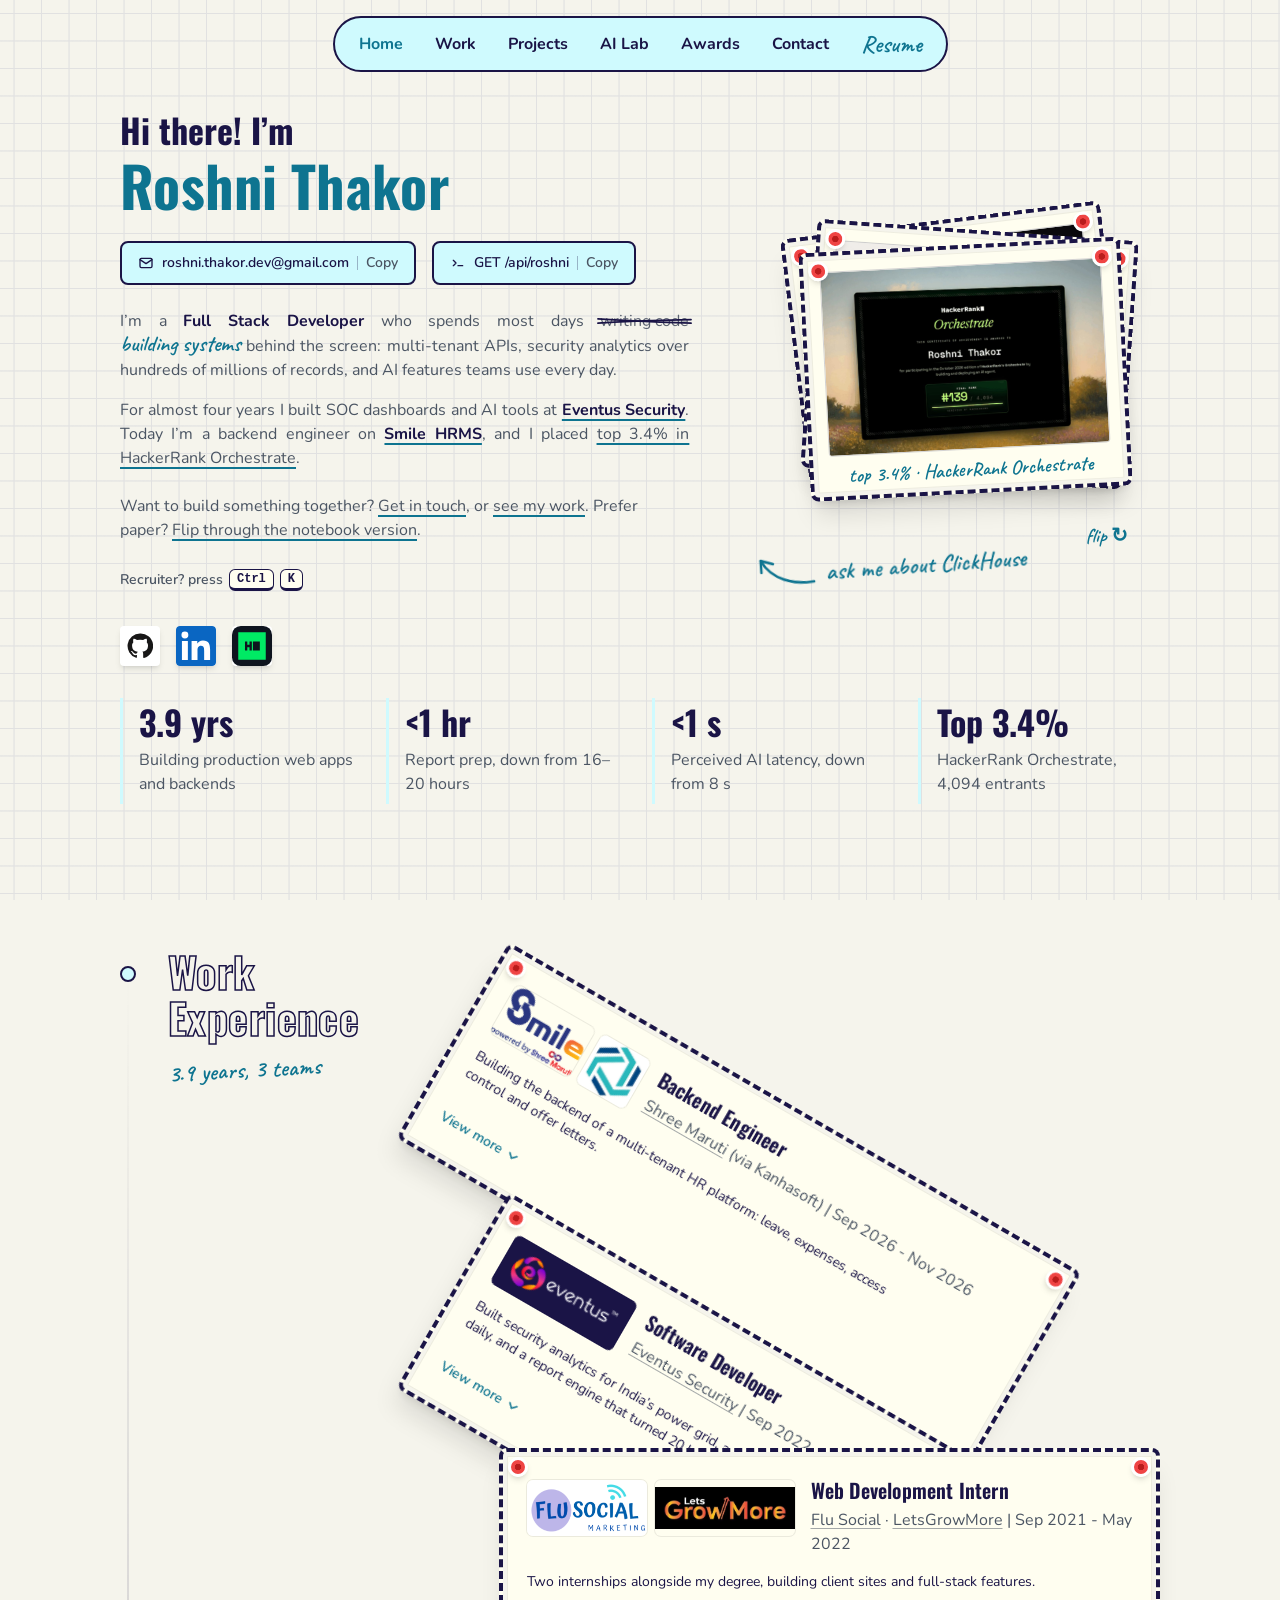
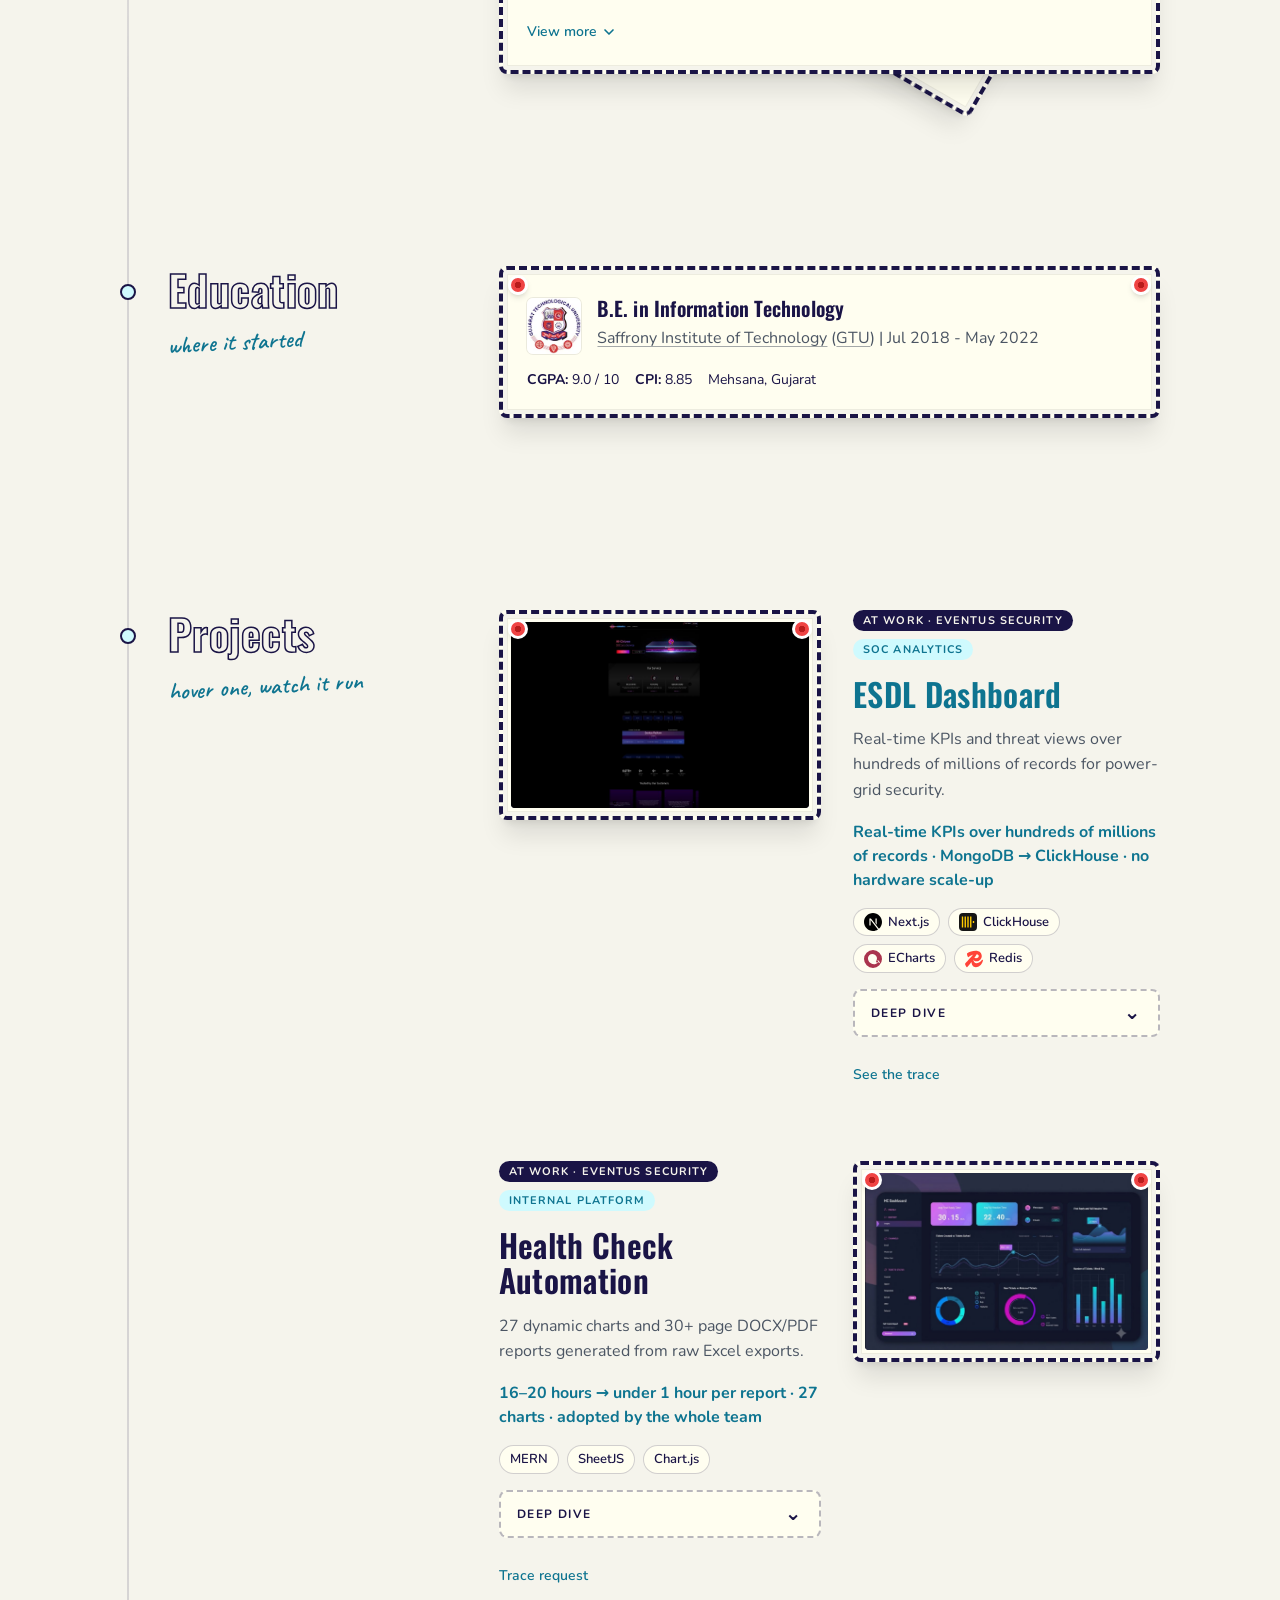
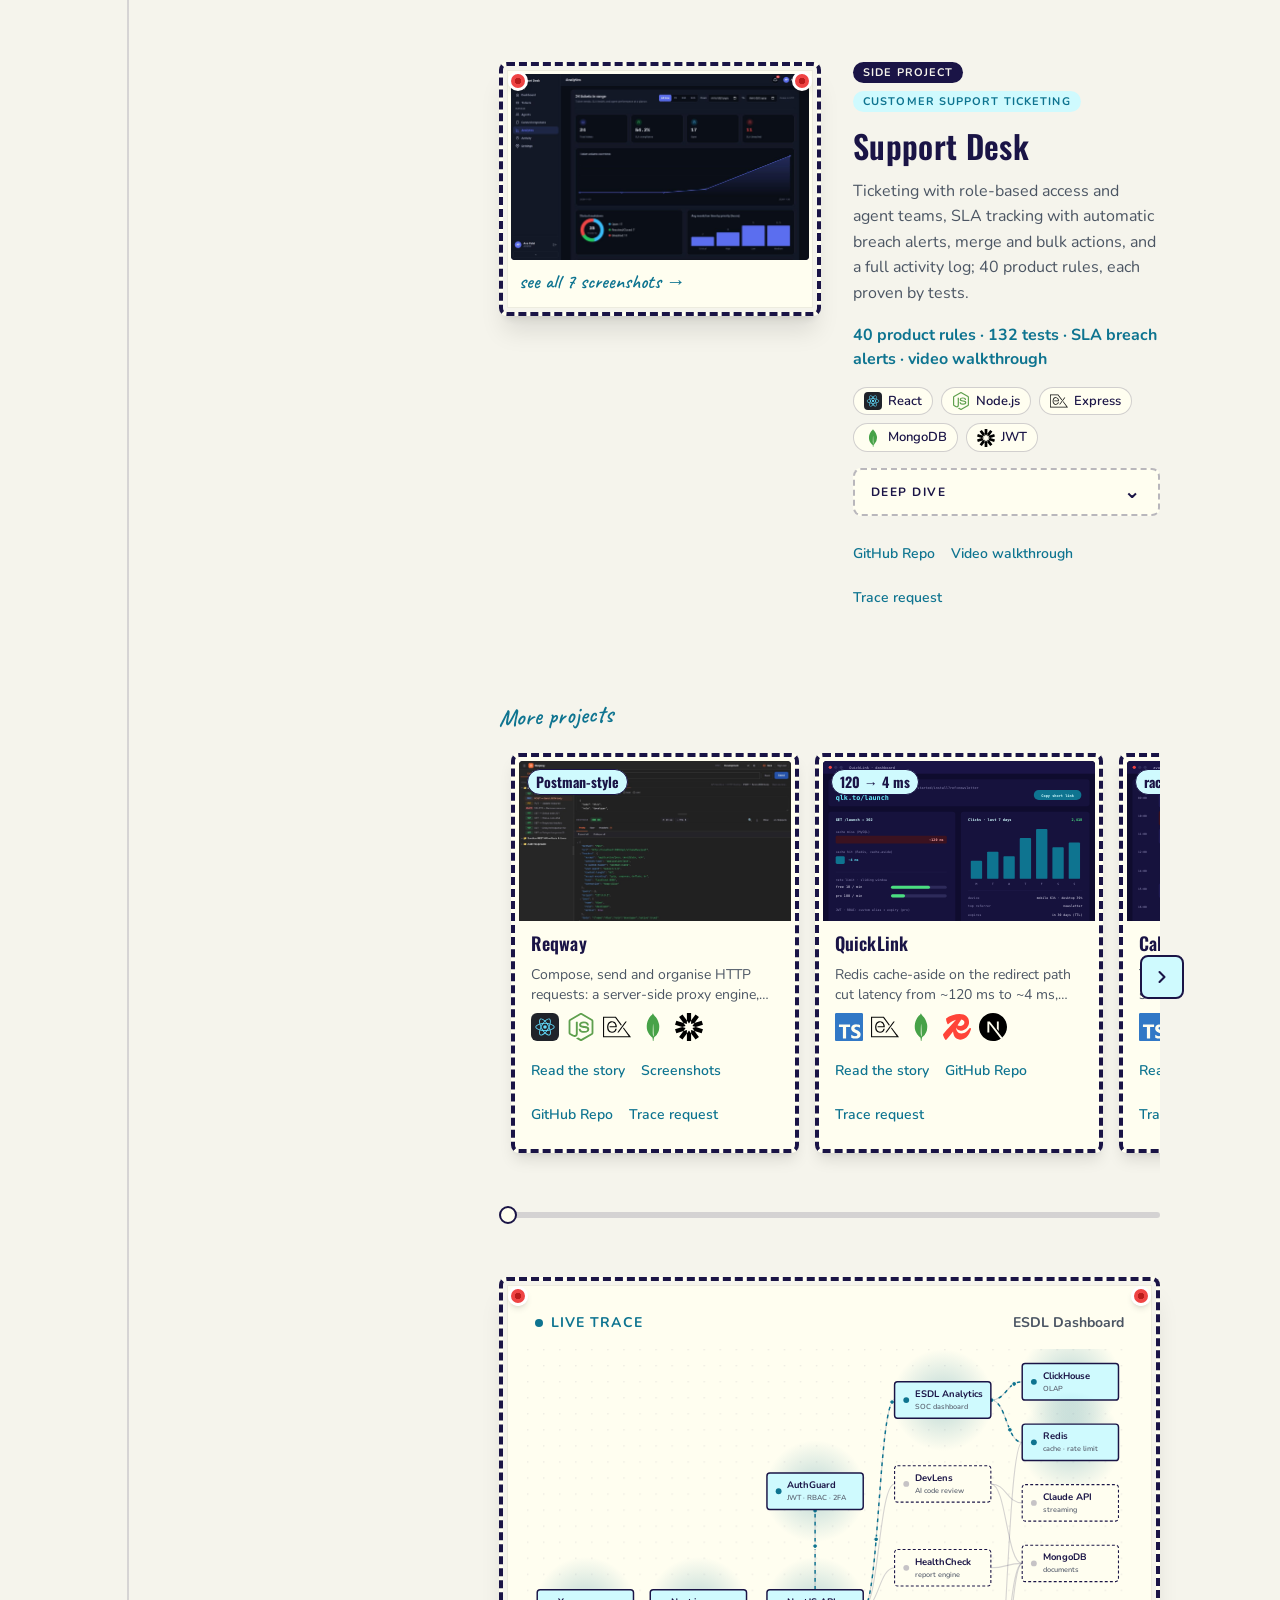
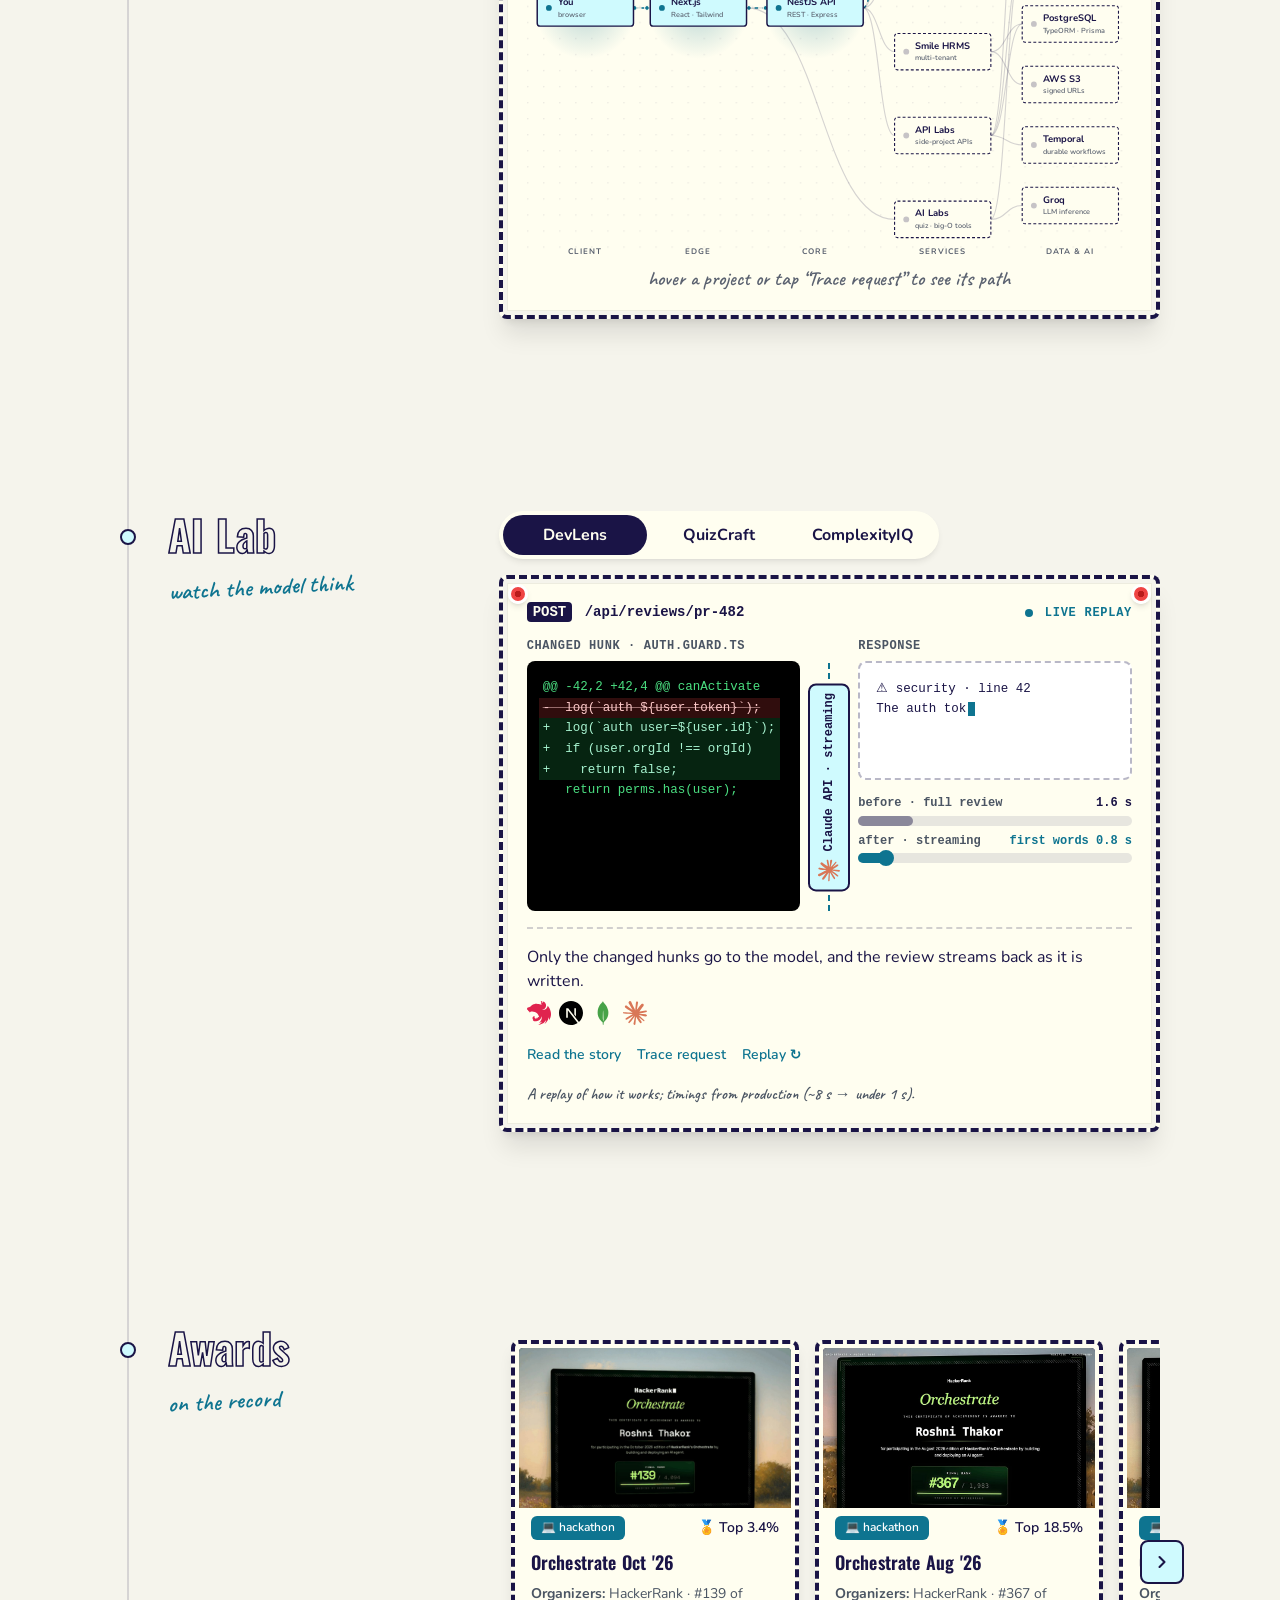
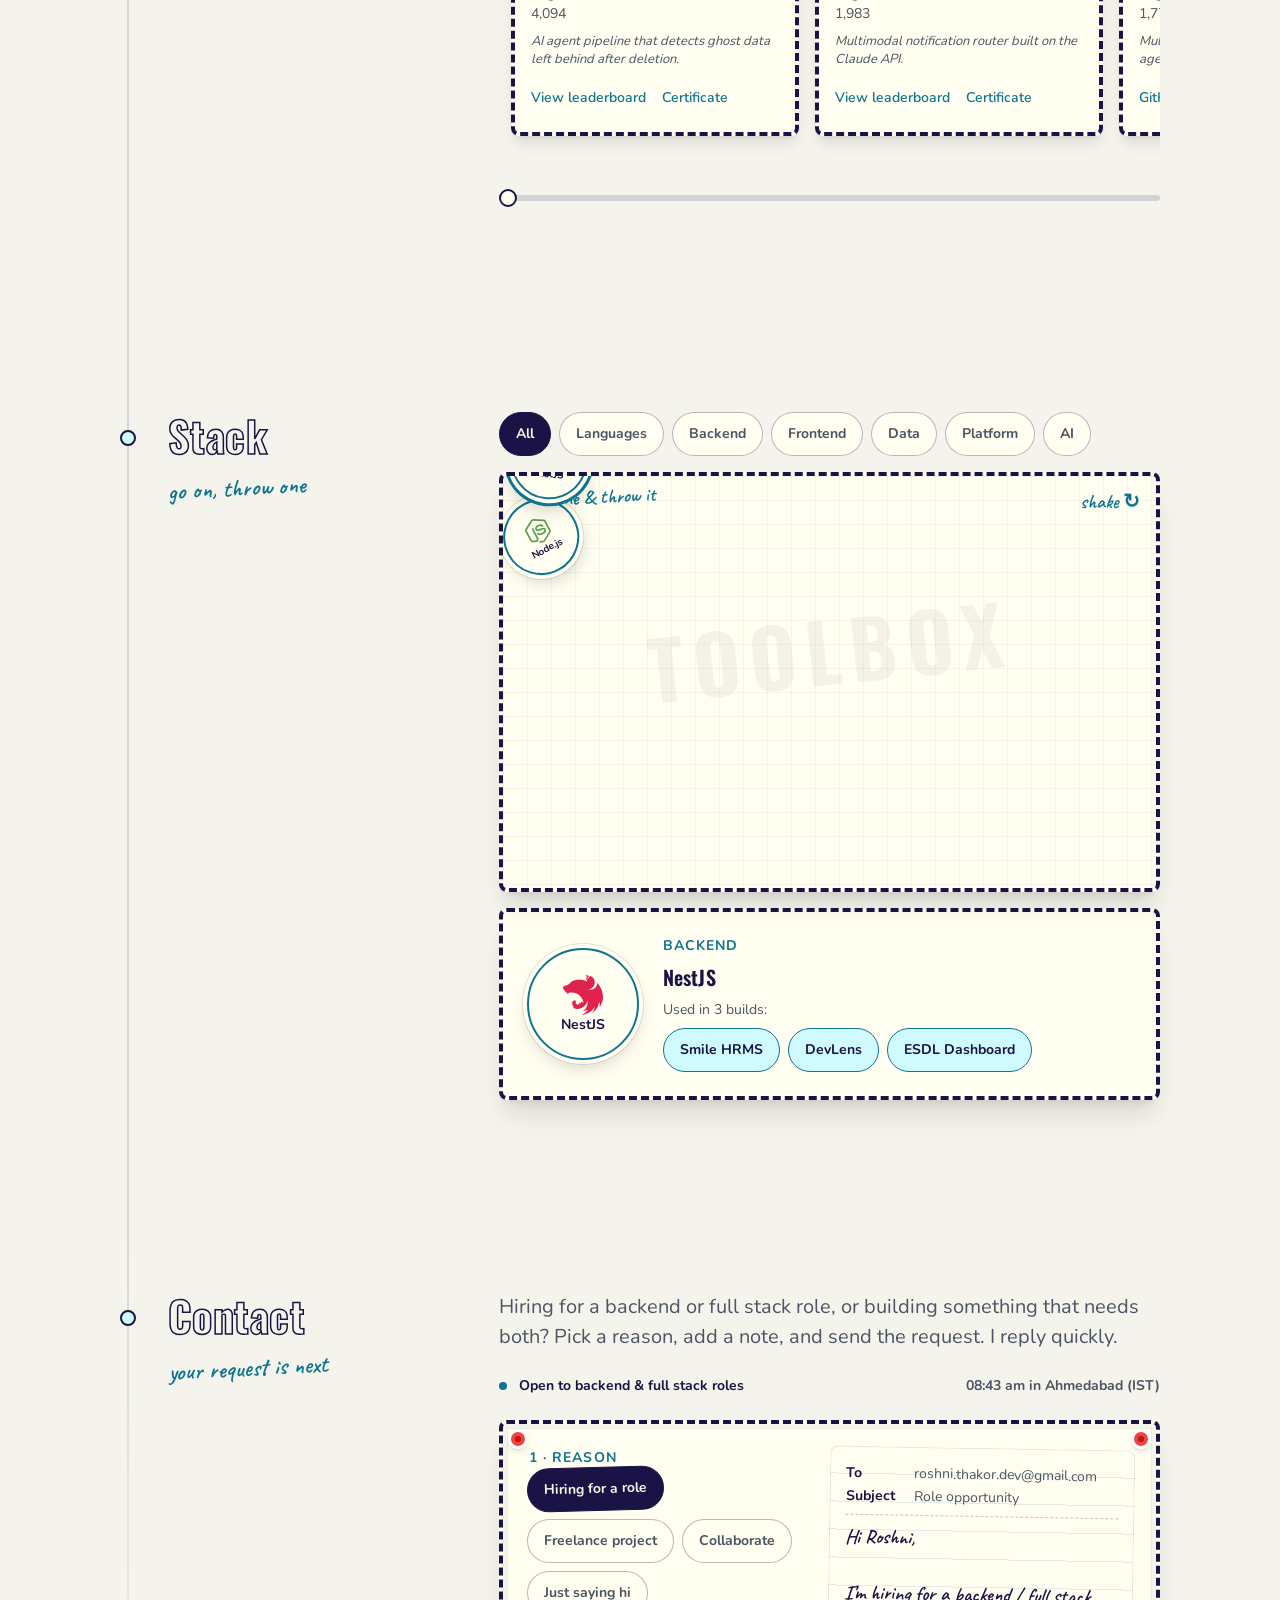
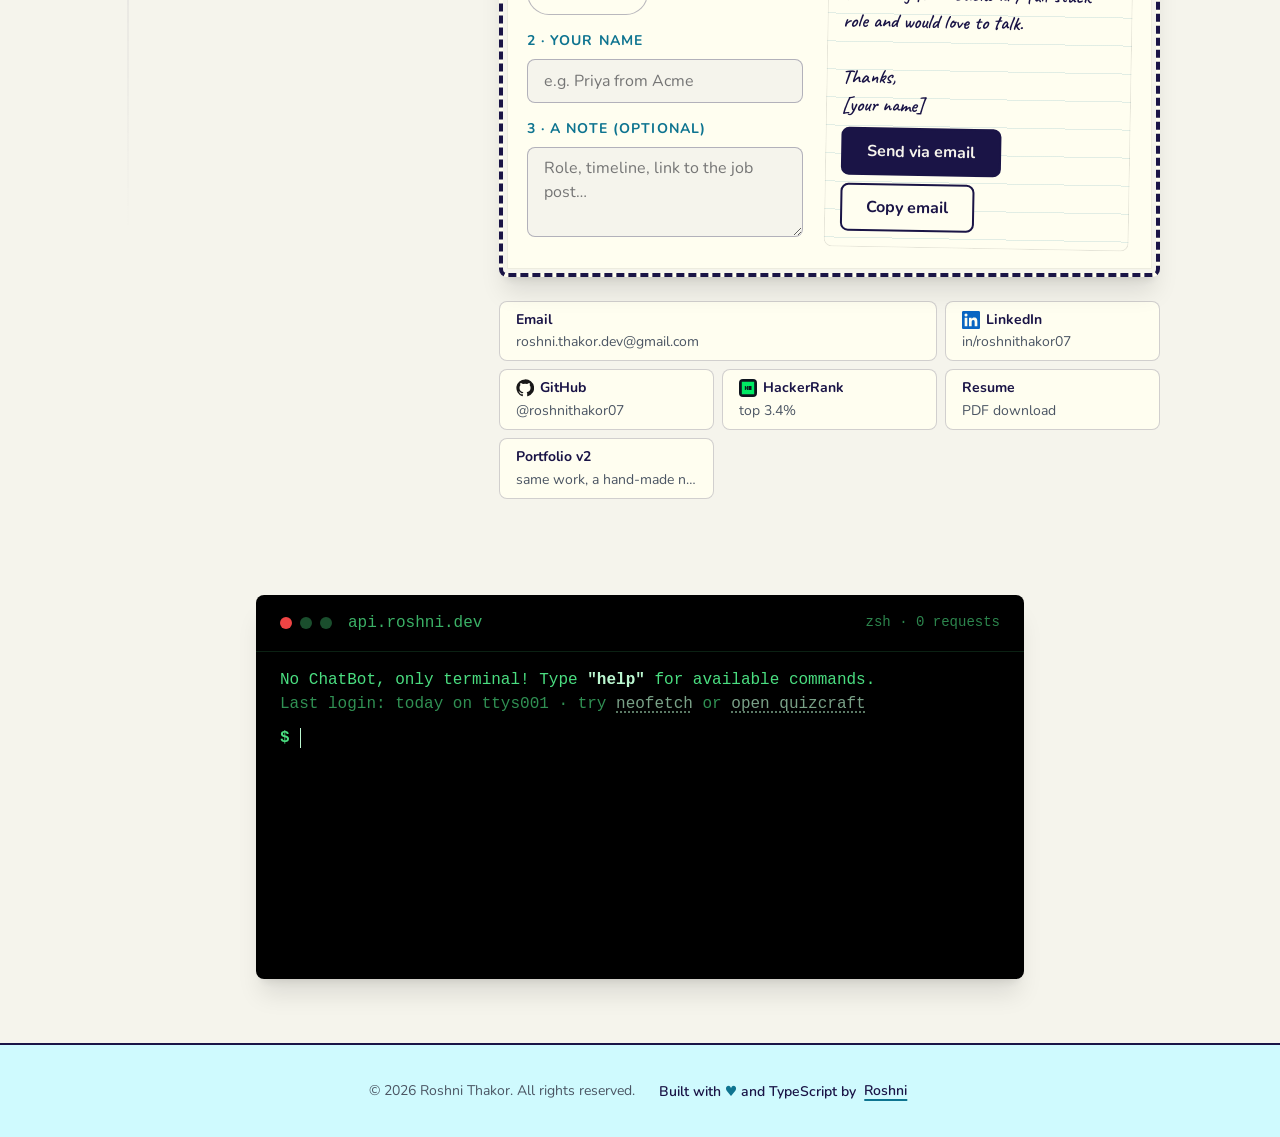
==== commit 2f8c960f: "Site build from source 67c09b0" ====
--- a/index.html
+++ b/index.html
@@ -1,6 +1,6 @@
-<!DOCTYPE html><!--rPL22yCvm9o5M6JtMqLav--><html lang="en" class="__variable_87dfcb __variable_8aacba __variable_edc71b"><head><meta charSet="utf-8"/><meta name="viewport" content="width=device-width, initial-scale=1"/><link rel="preload" href="/_next/static/media/423f84465375b9db-s.p.woff2" as="font" crossorigin="" type="font/woff2"/><link rel="preload" href="/_next/static/media/5cc7ff84a6a272e2-s.p.woff2" as="font" crossorigin="" type="font/woff2"/><link rel="preload" href="/_next/static/media/7eba613721c0d9a2-s.p.woff2" as="font" crossorigin="" type="font/woff2"/><link rel="preload" as="image" href="/work/orchestrate-oct-2026.jpg"/><link rel="preload" as="image" href="/logos/groq.svg"/><link rel="preload" as="image" href="/logos/google-antigravity.png"/><link rel="stylesheet" href="/_next/static/css/3e549c22fb93e546.css" data-precedence="next"/><link rel="preload" as="script" fetchPriority="low" href="/_next/static/chunks/webpack-d2588bc1256117b5.js"/><script src="/_next/static/chunks/a6811722-5bc88f241434c1b1.js" async=""></script><script src="/_next/static/chunks/85-4556bd218a422ce7.js" async=""></script><script src="/_next/static/chunks/main-app-29522afbad5a5e3a.js" async=""></script><script src="/_next/static/chunks/995-eae3dc998ef791aa.js" async=""></script><script src="/_next/static/chunks/app/layout-8574f05256d41683.js" async=""></script><script src="/_next/static/chunks/app/page-a133e132479ff53e.js" async=""></script><meta name="next-size-adjust" content=""/><meta name="theme-color" content="#f5f4ec"/><title>Roshni Thakor - Full Stack Developer</title><meta name="description" content="Full stack developer (NestJS, Next.js, TypeScript) building multi-tenant APIs, security analytics and AI features."/><meta property="og:title" content="Roshni Thakor - Full Stack Developer"/><meta property="og:description" content="Full stack developer (NestJS, Next.js, TypeScript) building multi-tenant APIs, security analytics and AI features."/><meta property="og:url" content="https://roshnithakor07.github.io"/><meta property="og:type" content="website"/><meta name="twitter:card" content="summary"/><meta name="twitter:title" content="Roshni Thakor - Full Stack Developer"/><meta name="twitter:description" content="Full stack developer (NestJS, Next.js, TypeScript) building multi-tenant APIs, security analytics and AI features."/><link rel="icon" href="/icon.svg?875dbe81e6b1041b" type="image/svg+xml" sizes="any"/><link rel="apple-touch-icon" href="/apple-icon.png?69e71708cb1994fe" type="image/png" sizes="180x180"/><script src="/_next/static/chunks/polyfills-42372ed130431b0a.js" noModule=""></script></head><body><div hidden=""><!--$--><!--/$--></div><header class="nav  "><div id="progress" class="progress"></div><nav class="nav-pill" aria-label="Main"><button class="nav-toggle" aria-label="Menu" aria-expanded="false"><span></span><span></span><span></span></button><div class="nav-links"><a href="#top" class="nav-link is-active">Home</a><a href="#work" class="nav-link ">Work</a><a href="#projects" class="nav-link ">Projects</a><a href="#ai" class="nav-link ">AI Lab</a><a href="#awards" class="nav-link ">Awards</a><a href="#contact" class="nav-link ">Contact</a><a href="/Roshni_Thakor_Software_Developer.pdf" target="_blank" rel="noreferrer" class="nav-link nav-hand">Resume</a></div></nav></header><div class="cord  " style="--p:0"><span class="cord-string" aria-hidden="true"></span><button type="button" class="cord-tag" aria-label="Back to top" tabindex="-1"><span class="cord-hole" aria-hidden="true"></span><svg viewBox="0 0 24 24" aria-hidden="true"><path d="M12 19V5M5.5 11.5 12 5l6.5 6.5"></path></svg><span class="cord-label" aria-hidden="true">top</span></button></div><main><section id="top" class="section hero"><div class="container hero-grid"><div class="hero-copy"><h1 class="h1"><span class="h1-small">Hi there! I’m</span><span class="h1-name"><span class="word" style="--d:150ms"><span>Roshni</span></span><span class="word" style="--d:270ms"><span>Thakor</span></span></span></h1><div class="chip-row fade-in"><button class="chip-copy" aria-label="Copy roshni.thakor.dev@gmail.com"><svg viewBox="0 0 24 24" aria-hidden="true"><rect x="3" y="5" width="18" height="14" rx="2"></rect><path d="m3 7 9 6 9-6"></path></svg><span>roshni.thakor.dev@gmail.com</span><span class="chip-copy-state">Copy</span></button><button class="chip-copy" aria-label="Copy GET /api/roshni"><svg viewBox="0 0 24 24" aria-hidden="true"><path d="m5 8 4 4-4 4M12 16h7"></path></svg><span>GET /api/roshni</span><span class="chip-copy-state">Copy</span></button></div><div class="hero-text fade-in"><p>I’m a <strong>Full Stack Developer</strong> who spends most days<!-- --> <span class="strike"><del>writing code</del><svg viewBox="0 0 100 20" preserveAspectRatio="none" aria-hidden="true"><path class="pen-draw" style="animation-delay:1s" pathLength="1" d="M0 13 Q50 9 100 8"></path><path class="pen-draw" style="animation-delay:1.2s" pathLength="1" d="M100 13 Q50 11 0 7"></path></svg></span> <span class="hand-inline pen-write" style="animation-delay:1.45s">building systems</span> behind the screen: multi-tenant APIs, security analytics over hundreds of millions of records, and AI features teams use every day.</p><p>For almost four years I built SOC dashboards and AI tools at <a href="https://eventussecurity.com/" class="link" target="_blank" rel="noreferrer"><strong>Eventus Security</strong></a>. Today I’m a backend engineer on <a href="https://shreemaruti.com/" class="link" target="_blank" rel="noreferrer"><strong>Smile HRMS</strong></a>, and I placed <a href="https://www.hackerrank.com/contests/hackerrank-orchestrate-october26/challenges/ghost-data-still-exists/leaderboard?username=roshnithakor07" class="link" target="_blank" rel="noreferrer">top 3.4% in HackerRank Orchestrate</a>.</p></div><p class="hero-cta fade-in">Want to build something together? <a href="#contact" class="link">Get in touch</a>, or <a href="#work" class="link">see my work</a>.</p><div class="hero-rec fade-in"><button type="button" class="rec-key" aria-haspopup="dialog">Recruiter? <!-- -->press <kbd>Ctrl</kbd> <kbd>K</kbd></button></div><div class="hero-socials fade-in"><a href="https://github.com/roshnithakor07" class="social-tile" target="_blank" rel="noreferrer" aria-label="GitHub"><svg class="logo-svg" width="26" height="26" viewBox="0 0 24 24" role="img" aria-label="GitHub"><title>GitHub</title><path d="M12 .5a11.5 11.5 0 0 0-3.64 22.41c.58.1.79-.25.79-.56v-2c-3.2.7-3.88-1.37-3.88-1.37-.53-1.33-1.28-1.69-1.28-1.69-1.05-.71.08-.7.08-.7 1.16.08 1.77 1.19 1.77 1.19 1.03 1.76 2.7 1.25 3.36.96.1-.75.4-1.25.73-1.54-2.55-.29-5.24-1.28-5.24-5.68 0-1.26.45-2.28 1.19-3.09-.12-.29-.52-1.46.11-3.05 0 0 .97-.31 3.17 1.18a11 11 0 0 1 5.77 0c2.2-1.49 3.17-1.18 3.17-1.18.63 1.59.23 2.76.11 3.05.74.81 1.19 1.83 1.19 3.09 0 4.41-2.7 5.38-5.26 5.67.41.36.78 1.06.78 2.14v3.17c0 .31.21.67.8.56A11.5 11.5 0 0 0 12 .5Z" fill="#181717"></path></svg></a><a href="https://linkedin.com/in/roshnithakor07" class="social-tile" target="_blank" rel="noreferrer" aria-label="LinkedIn"><svg class="logo-svg" width="40" height="40" viewBox="0 0 24 24" role="img" aria-label="LinkedIn"><title>LinkedIn</title><path d="M20.45 20.45h-3.56v-5.57c0-1.33-.02-3.04-1.85-3.04-1.85 0-2.14 1.45-2.14 2.94v5.67H9.35V9h3.41v1.56h.05c.48-.9 1.64-1.85 3.37-1.85 3.6 0 4.27 2.37 4.27 5.46v6.28ZM5.34 7.43a2.06 2.06 0 1 1 0-4.13 2.06 2.06 0 0 1 0 4.13ZM7.12 20.45H3.56V9h3.56v11.45ZM22.22 0H1.77C.79 0 0 .77 0 1.73v20.54C0 23.23.79 24 1.77 24h20.45c.98 0 1.78-.77 1.78-1.73V1.73C24 .77 23.2 0 22.22 0Z" fill="#0A66C2"></path></svg></a><a href="https://www.hackerrank.com/profile/roshnithakor07" class="social-tile" target="_blank" rel="noreferrer" aria-label="HackerRank"><svg class="logo-svg" width="40" height="40" viewBox="0 0 32 32" role="img" aria-label="HackerRank"><title>HackerRank</title><rect width="32" height="32" rx="7" fill="#0E141E"></rect><path d="M0 0v24h24V0zm9.95 8.002h1.805c.061 0 .111.05.111.111v7.767c0 .061-.05.111-.11.111H9.95c-.061 0-.111-.05-.111-.11v-2.87H7.894v2.87c0 .06-.05.11-.11.11H5.976a.11.11 0 01-.11-.11V8.112c0-.06.05-.11.11-.11h1.806c.061 0 .11.05.11.11v2.869H9.84v-2.87c0-.06.05-.11.11-.11zm2.999 0h5.778c.061 0 .111.05.111.11v7.767a.11.11 0 01-.11.112h-5.78a.11.11 0 01-.11-.11V8.111c0-.06.05-.11.11-.11z" fill="#00EA64" transform="translate(5 5) scale(0.9167)"></path></svg></a></div></div><div class="hero-art"><div class="deck"><div class="deck-stack"><figure class="card pinned deck-card pos-0 " aria-hidden="false"><img src="/work/orchestrate-oct-2026.jpg" alt="HackerRank Orchestrate certificate, October 2026: rank 139 of 4,094" width="1200" height="750" loading="eager"/><figcaption class="deck-caption">top 3.4% · HackerRank Orchestrate</figcaption></figure><figure class="card pinned deck-card pos-1 " aria-hidden="true"><img src="/work/quizcraft.jpg" alt="QuizCraft, an AI quiz generator" width="1200" height="750" loading="lazy"/><figcaption class="deck-caption">QuizCraft · live on Vercel</figcaption></figure><figure class="card pinned deck-card pos-2 " aria-hidden="true"><img src="/work/complexityiq.jpg" alt="ComplexityIQ, a Big-O analyser" width="1200" height="750" loading="lazy"/><figcaption class="deck-caption">ComplexityIQ · Big-O analyser</figcaption></figure></div><button type="button" class="deck-next" aria-label="Show next highlight (1 of 3)"><span class="deck-dots" aria-hidden="true"><i class="is-on"></i><i class=""></i><i class=""></i></span><span class="deck-label"><span class="only-touch">tap to </span>flip</span> <span class="deck-icon" aria-hidden="true">↻</span></button></div><p class="hand-note hand-badge"><svg viewBox="0 0 64 40" class="hand-arrow" aria-hidden="true"><path class="pen-draw" style="animation-delay:2.1s;animation-duration:0.3s" pathLength="1" d="M60 6C40 4 18 10 8 30"></path><path class="pen-draw" style="animation-delay:2.4s;animation-duration:0.12s" pathLength="1" d="M8 18 L8 30 L20 26"></path></svg><span class="pen-write" style="animation-delay:2.5s">ask me about ClickHouse</span></p></div></div><div class="container"><dl class="figures"><div class="card figure tilt" style="--d:0ms"><dd class="figure-value"><span>0.0<!-- --> yrs</span></dd><dt class="figure-label">Building production web apps and backends</dt></div><div class="card figure tilt" style="--d:80ms"><dd class="figure-value"><span>&lt;<!-- -->0<!-- --> hr</span></dd><dt class="figure-label">Report prep, down from 16–20 hours</dt></div><div class="card figure tilt" style="--d:160ms"><dd class="figure-value"><span>&lt;<!-- -->0<!-- --> s</span></dd><dt class="figure-label">Perceived AI latency, down from 8 s</dt></div><div class="card figure tilt" style="--d:240ms"><dd class="figure-value"><span>Top <!-- -->0.0<!-- -->%</span></dd><dt class="figure-label">HackerRank Orchestrate, 4,094 entrants</dt></div></dl></div></section><div class="timeline-wrap"><div class="tl-track" aria-hidden="true"><div class="tl-line"></div></div><section id="work" class="section split"><div class="container split-grid"><header class="split-aside"><span class="timeline-dot" aria-hidden="true"></span><h2 class="h2">Work Experience</h2><p class="hand-note">3.9 years, 3 teams</p></header><div class="split-body"><article class="card pinned swing job "><header class="job-head"><div class="job-logos"><img src="/logos/smile-shree-maruti.png" alt="Smile HRMS, powered by Shree Maruti" loading="lazy" class="job-logo  is-wide"/><img src="/logos/kanhasoft.png" alt="Kanhasoft" loading="lazy" class="job-logo  "/></div><div class="job-title"><h3 class="h3">Backend Engineer</h3><p class="job-meta"><a class="co-link" href="https://shreemaruti.com/" target="_blank" rel="noreferrer">Shree Maruti</a> (<!-- -->via Kanhasoft<!-- -->)<!-- --> | <!-- -->Sep 2026 - Nov 2026</p></div></header><p class="job-summary">Building the backend of a multi-tenant HR platform: leave, expenses, access control and offer letters.</p><div class="job-more" id="job-more-0" inert=""><div class="job-more-inner"><span class="job-fold" aria-hidden="true"></span><p class="eyebrow job-reveal" style="--n:0">Smile HRMS</p><ul class="job-points"><li class="job-reveal" style="--n:1">Shipped the Leave Management module end to end: policies, balances and approval workflows with multi-organization data isolation.</li><li class="job-reveal" style="--n:2">Built Expenses with S3 signed-URL receipts, currency-locked exchange rates and versioned policy documents.</li><li class="job-reveal" style="--n:3">Implemented JWT auth and permission-code RBAC with org-scoped access, backed by 242+ unit tests.</li></ul><ul class="tags job-reveal" style="--n:4"><li class="tag" style="--n:0"><svg class="logo-svg" width="16" height="16" viewBox="0 0 24 24" role="img" aria-label="NestJS"><title>NestJS</title><path d="M14.131.047c-.173 0-.334.037-.483.087.316.21.49.49.576.806.007.043.019.074.025.117a.681.681 0 0 1 .013.112c.024.545-.143.614-.26.936-.18.415-.13.861.086 1.22a.74.74 0 0 0 .074.137c-.235-1.568 1.073-1.803 1.314-2.293.019-.428-.334-.713-.613-.911a1.37 1.37 0 0 0-.732-.21zM16.102.4c-.024.143-.006.106-.012.18-.006.05-.006.112-.012.161-.013.05-.025.1-.044.149-.012.05-.03.1-.05.149l-.067.142c-.02.025-.031.05-.05.075l-.037.055a2.152 2.152 0 0 1-.093.124c-.037.038-.068.081-.112.112v.006c-.037.031-.074.068-.118.1-.13.099-.278.173-.415.266-.043.03-.087.056-.124.093a.906.906 0 0 0-.118.099c-.043.037-.074.074-.111.118-.031.037-.068.08-.093.124a1.582 1.582 0 0 0-.087.13c-.025.05-.043.093-.068.142-.019.05-.037.093-.05.143a2.007 2.007 0 0 0-.043.155c-.006.025-.006.056-.012.08-.007.025-.007.05-.013.075 0 .05-.006.105-.006.155 0 .037 0 .074.006.111 0 .05.006.1.019.155.006.05.018.1.03.15.02.049.032.098.05.148.013.03.031.062.044.087l-1.426-.552c-.241-.068-.477-.13-.719-.186l-.39-.093c-.372-.074-.75-.13-1.128-.167-.013 0-.019-.006-.031-.006A11.082 11.082 0 0 0 8.9 2.855c-.378.025-.756.074-1.134.136a12.45 12.45 0 0 0-.837.174l-.279.074c-.092.037-.18.08-.266.118l-.205.093c-.012.006-.024.006-.03.012-.063.031-.118.056-.174.087a2.738 2.738 0 0 0-.236.118c-.043.018-.086.043-.124.062a.559.559 0 0 1-.055.03c-.056.032-.112.063-.162.094a1.56 1.56 0 0 0-.148.093c-.044.03-.087.055-.124.086-.006.007-.013.007-.019.013-.037.025-.08.056-.118.087l-.012.012-.093.074c-.012.007-.025.019-.037.025-.031.025-.062.056-.093.08-.006.013-.019.02-.025.025-.037.038-.074.069-.111.106-.007 0-.007.006-.013.012a1.742 1.742 0 0 0-.111.106c-.007.006-.007.012-.013.012a1.454 1.454 0 0 0-.093.1c-.012.012-.03.024-.043.036a1.374 1.374 0 0 1-.106.112c-.006.012-.018.019-.024.03-.05.05-.093.1-.143.15l-.018.018c-.1.106-.205.211-.317.304-.111.1-.229.192-.347.273a3.777 3.777 0 0 1-.762.421c-.13.056-.267.106-.403.149-.26.056-.527.161-.756.18-.05 0-.105.012-.155.018l-.155.037-.149.056c-.05.019-.099.044-.148.068-.044.031-.093.056-.137.087a1.011 1.011 0 0 0-.124.106c-.043.03-.087.074-.124.111-.037.043-.074.08-.105.124-.031.05-.068.093-.093.143a1.092 1.092 0 0 0-.087.142c-.025.056-.05.106-.068.161-.019.05-.037.106-.056.161-.012.05-.025.1-.03.15 0 .005-.007.012-.007.018-.012.056-.012.13-.019.167C.006 7.95 0 7.986 0 8.03a.657.657 0 0 0 .074.31v.006c.019.037.044.075.069.112.024.037.05.074.08.111.031.031.068.069.106.1a.906.906 0 0 0 .117.099c.149.13.186.173.378.272.031.019.062.031.1.05.006 0 .012.006.018.006 0 .013 0 .019.006.031a1.272 1.272 0 0 0 .08.298c.02.037.032.074.05.111.007.013.013.025.02.031.024.05.049.093.073.137l.093.13c.031.037.069.08.106.118.037.037.074.068.118.105 0 0 .006.006.012.006.037.031.074.062.112.087a.986.986 0 0 0 .136.08c.043.025.093.05.142.069a.73.73 0 0 0 .124.043c.007.006.013.006.025.012.025.007.056.013.08.019-.018.335-.024.65.026.762.055.124.328-.254.6-.688-.036.428-.061.93 0 1.079.069.155.44-.329.763-.862 4.395-1.016 8.405 2.02 8.826 6.31-.08-.67-.905-1.041-1.283-.948-.186.458-.502 1.047-1.01 1.413.043-.41.025-.83-.062-1.24a4.009 4.009 0 0 1-.769 1.562c-.588.043-1.177-.242-1.487-.67-.025-.018-.031-.055-.05-.08-.018-.043-.037-.087-.05-.13a.515.515 0 0 1-.037-.13c-.006-.044-.006-.087-.006-.137v-.093a.992.992 0 0 1 .031-.13c.013-.043.025-.086.044-.13.024-.043.043-.087.074-.13.105-.298.105-.54-.087-.682a.706.706 0 0 0-.118-.062c-.024-.006-.055-.018-.08-.025l-.05-.018a.847.847 0 0 0-.13-.031.472.472 0 0 0-.13-.019 1.01 1.01 0 0 0-.136-.012c-.031 0-.062.006-.093.006a.484.484 0 0 0-.137.019c-.043.006-.086.012-.13.024a1.068 1.068 0 0 0-.13.044c-.043.018-.08.037-.124.056-.037.018-.074.043-.118.062-1.444.942-.582 3.148.403 3.787-.372.068-.75.148-.855.229l-.013.012c.267.161.546.298.837.416.397.13.818.247 1.004.297v.006a5.996 5.996 0 0 0 1.562.112c2.746-.192 4.996-2.281 5.405-5.033l.037.161c.019.112.043.23.056.347v.006c.012.056.018.112.025.162v.024c.006.056.012.112.012.162.006.068.012.136.012.204v.1c0 .03.007.067.007.098 0 .038-.007.075-.007.112v.087c0 .043-.006.08-.006.124 0 .025 0 .05-.006.08 0 .044-.006.087-.006.137-.006.018-.006.037-.006.055l-.02.143c0 .019 0 .037-.005.056-.007.062-.019.118-.025.18v.012l-.037.174v.018l-.037.167c0 .007-.007.02-.007.025a1.663 1.663 0 0 1-.043.168v.018c-.019.062-.037.118-.05.174-.006.006-.006.012-.006.012l-.056.186c-.024.062-.043.118-.068.18-.025.062-.043.124-.068.18-.025.062-.05.117-.074.18h-.007c-.024.055-.05.117-.08.173a.302.302 0 0 1-.019.043c-.006.006-.006.013-.012.019a5.867 5.867 0 0 1-1.742 2.082c-.05.031-.099.069-.149.106-.012.012-.03.018-.043.03a2.603 2.603 0 0 1-.136.094l.018.037h.007l.26-.037h.006c.161-.025.322-.056.483-.087.044-.006.093-.019.137-.031l.087-.019c.043-.006.086-.018.13-.024.037-.013.074-.02.111-.031.62-.15 1.221-.354 1.798-.595a9.926 9.926 0 0 1-3.85 3.142c.714-.05 1.426-.167 2.114-.366a9.903 9.903 0 0 0 5.857-4.68 9.893 9.893 0 0 1-1.667 3.986 9.758 9.758 0 0 0 1.655-1.376 9.824 9.824 0 0 0 2.61-5.268c.21.98.272 1.99.18 2.987 4.474-6.241.371-12.712-1.346-14.416-.006-.013-.012-.019-.012-.031-.006.006-.006.006-.006.012 0-.006 0-.006-.007-.012 0 .074-.006.148-.012.223a8.34 8.34 0 0 1-.062.415c-.03.136-.068.273-.105.41-.044.13-.093.266-.15.396a5.322 5.322 0 0 1-.185.378 4.735 4.735 0 0 1-.477.688c-.093.111-.192.21-.292.31a3.994 3.994 0 0 1-.18.155l-.142.124a3.459 3.459 0 0 1-.347.241 4.295 4.295 0 0 1-.366.211c-.13.062-.26.118-.39.174a4.364 4.364 0 0 1-.818.223c-.143.025-.285.037-.422.05a4.914 4.914 0 0 1-.297.012 4.66 4.66 0 0 1-.422-.025 3.137 3.137 0 0 1-.421-.062 3.136 3.136 0 0 1-.415-.105h-.007c.137-.013.273-.025.41-.05a4.493 4.493 0 0 0 .818-.223c.136-.05.266-.112.39-.174.13-.062.248-.13.372-.204.118-.08.235-.161.347-.248.112-.087.217-.18.316-.279.105-.093.198-.198.291-.304.093-.111.18-.223.26-.334.013-.019.026-.044.038-.062.062-.1.124-.199.18-.298a4.272 4.272 0 0 0 .334-.775c.044-.13.075-.266.106-.403.025-.142.05-.278.062-.415.012-.142.025-.285.025-.421 0-.1-.007-.199-.013-.298a6.726 6.726 0 0 0-.05-.415 4.493 4.493 0 0 0-.092-.415c-.044-.13-.087-.267-.137-.397-.05-.13-.111-.26-.173-.384-.069-.124-.137-.248-.211-.366a6.843 6.843 0 0 0-.248-.34c-.093-.106-.186-.212-.285-.317a3.878 3.878 0 0 0-.161-.155c-.28-.217-.57-.421-.862-.607a1.154 1.154 0 0 0-.124-.062 2.415 2.415 0 0 0-.589-.26Z" fill="#E0234E"></path></svg>NestJS</li><li class="tag" style="--n:1">Fastify</li><li class="tag" style="--n:2"><svg class="logo-svg" width="16" height="16" viewBox="0 0 24 24" role="img" aria-label="PostgreSQL"><title>PostgreSQL</title><path d="M23.5594 14.7228a.5269.5269 0 0 0-.0563-.1191c-.139-.2632-.4768-.3418-1.0074-.2321-1.6533.3411-2.2935.1312-2.5256-.0191 1.342-2.0482 2.445-4.522 3.0411-6.8297.2714-1.0507.7982-3.5237.1222-4.7316a1.5641 1.5641 0 0 0-.1509-.235C21.6931.9086 19.8007.0248 17.5099.0005c-1.4947-.0158-2.7705.3461-3.1161.4794a9.449 9.449 0 0 0-.5159-.0816 8.044 8.044 0 0 0-1.3114-.1278c-1.1822-.0184-2.2038.2642-3.0498.8406-.8573-.3211-4.7888-1.645-7.2219.0788C.9359 2.1526.3086 3.8733.4302 6.3043c.0409.818.5069 3.334 1.2423 5.7436.4598 1.5065.9387 2.7019 1.4334 3.582.553.9942 1.1259 1.5933 1.7143 1.7895.4474.1491 1.1327.1441 1.8581-.7279.8012-.9635 1.5903-1.8258 1.9446-2.2069.4351.2355.9064.3625 1.39.3772a.0569.0569 0 0 0 .0004.0041 11.0312 11.0312 0 0 0-.2472.3054c-.3389.4302-.4094.5197-1.5002.7443-.3102.064-1.1344.2339-1.1464.8115-.0025.1224.0329.2309.0919.3268.2269.4231.9216.6097 1.015.6331 1.3345.3335 2.5044.092 3.3714-.6787-.017 2.231.0775 4.4174.3454 5.0874.2212.5529.7618 1.9045 2.4692 1.9043.2505 0 .5263-.0291.8296-.0941 1.7819-.3821 2.5557-1.1696 2.855-2.9059.1503-.8707.4016-2.8753.5388-4.1012.0169-.0703.0357-.1207.057-.1362.0007-.0005.0697-.0471.4272.0307a.3673.3673 0 0 0 .0443.0068l.2539.0223.0149.001c.8468.0384 1.9114-.1426 2.5312-.4308.6438-.2988 1.8057-1.0323 1.5951-1.6698zM2.371 11.8765c-.7435-2.4358-1.1779-4.8851-1.2123-5.5719-.1086-2.1714.4171-3.6829 1.5623-4.4927 1.8367-1.2986 4.8398-.5408 6.108-.13-.0032.0032-.0066.0061-.0098.0094-2.0238 2.044-1.9758 5.536-1.9708 5.7495-.0002.0823.0066.1989.0162.3593.0348.5873.0996 1.6804-.0735 2.9184-.1609 1.1504.1937 2.2764.9728 3.0892.0806.0841.1648.1631.2518.2374-.3468.3714-1.1004 1.1926-1.9025 2.1576-.5677.6825-.9597.5517-1.0886.5087-.3919-.1307-.813-.5871-1.2381-1.3223-.4796-.839-.9635-2.0317-1.4155-3.5126zm6.0072 5.0871c-.1711-.0428-.3271-.1132-.4322-.1772.0889-.0394.2374-.0902.4833-.1409 1.2833-.2641 1.4815-.4506 1.9143-1.0002.0992-.126.2116-.2687.3673-.4426a.3549.3549 0 0 0 .0737-.1298c.1708-.1513.2724-.1099.4369-.0417.156.0646.3078.26.3695.4752.0291.1016.0619.2945-.0452.4444-.9043 1.2658-2.2216 1.2494-3.1676 1.0128zm2.094-3.988-.0525.141c-.133.3566-.2567.6881-.3334 1.003-.6674-.0021-1.3168-.2872-1.8105-.8024-.6279-.6551-.9131-1.5664-.7825-2.5004.1828-1.3079.1153-2.4468.079-3.0586-.005-.0857-.0095-.1607-.0122-.2199.2957-.2621 1.6659-.9962 2.6429-.7724.4459.1022.7176.4057.8305.928.5846 2.7038.0774 3.8307-.3302 4.7363-.084.1866-.1633.3629-.2311.5454zm7.3637 4.5725c-.0169.1768-.0358.376-.0618.5959l-.146.4383a.3547.3547 0 0 0-.0182.1077c-.0059.4747-.054.6489-.115.8693-.0634.2292-.1353.4891-.1794 1.0575-.11 1.4143-.8782 2.2267-2.4172 2.5565-1.5155.3251-1.7843-.4968-2.0212-1.2217a6.5824 6.5824 0 0 0-.0769-.2266c-.2154-.5858-.1911-1.4119-.1574-2.5551.0165-.5612-.0249-1.9013-.3302-2.6462.0044-.2932.0106-.5909.019-.8918a.3529.3529 0 0 0-.0153-.1126 1.4927 1.4927 0 0 0-.0439-.208c-.1226-.4283-.4213-.7866-.7797-.9351-.1424-.059-.4038-.1672-.7178-.0869.067-.276.1831-.5875.309-.9249l.0529-.142c.0595-.16.134-.3257.213-.5012.4265-.9476 1.0106-2.2453.3766-5.1772-.2374-1.0981-1.0304-1.6343-2.2324-1.5098-.7207.0746-1.3799.3654-1.7088.5321a5.6716 5.6716 0 0 0-.1958.1041c.0918-1.1064.4386-3.1741 1.7357-4.4823a4.0306 4.0306 0 0 1 .3033-.276.3532.3532 0 0 0 .1447-.0644c.7524-.5706 1.6945-.8506 2.802-.8325.4091.0067.8017.0339 1.1742.081 1.939.3544 3.2439 1.4468 4.0359 2.3827.8143.9623 1.2552 1.9315 1.4312 2.4543-1.3232-.1346-2.2234.1268-2.6797.779-.9926 1.4189.543 4.1729 1.2811 5.4964.1353.2426.2522.4522.2889.5413.2403.5825.5515.9713.7787 1.2552.0696.087.1372.1714.1885.245-.4008.1155-1.1208.3825-1.0552 1.717-.0123.1563-.0423.4469-.0834.8148-.0461.2077-.0702.4603-.0994.7662zm.8905-1.6211c-.0405-.8316.2691-.9185.5967-1.0105a2.8566 2.8566 0 0 0 .135-.0406 1.202 1.202 0 0 0 .1342.103c.5703.3765 1.5823.4213 3.0068.1344-.2016.1769-.5189.3994-.9533.6011-.4098.1903-1.0957.333-1.7473.3636-.7197.0336-1.0859-.0807-1.1721-.151zm.5695-9.2712c-.0059.3508-.0542.6692-.1054 1.0017-.055.3576-.112.7274-.1264 1.1762-.0142.4368.0404.8909.0932 1.3301.1066.887.216 1.8003-.2075 2.7014a3.5272 3.5272 0 0 1-.1876-.3856c-.0527-.1276-.1669-.3326-.3251-.6162-.6156-1.1041-2.0574-3.6896-1.3193-4.7446.3795-.5427 1.3408-.5661 2.1781-.463zm.2284 7.0137a12.3762 12.3762 0 0 0-.0853-.1074l-.0355-.0444c.7262-1.1995.5842-2.3862.4578-3.4385-.0519-.4318-.1009-.8396-.0885-1.2226.0129-.4061.0666-.7543.1185-1.0911.0639-.415.1288-.8443.1109-1.3505.0134-.0531.0188-.1158.0118-.1902-.0457-.4855-.5999-1.938-1.7294-3.253-.6076-.7073-1.4896-1.4972-2.6889-2.0395.5251-.1066 1.2328-.2035 2.0244-.1859 2.0515.0456 3.6746.8135 4.8242 2.2824a.908.908 0 0 1 .0667.1002c.7231 1.3556-.2762 6.2751-2.9867 10.5405zm-8.8166-6.1162c-.025.1794-.3089.4225-.6211.4225a.5821.5821 0 0 1-.0809-.0056c-.1873-.026-.3765-.144-.5059-.3156-.0458-.0605-.1203-.178-.1055-.2844.0055-.0401.0261-.0985.0925-.1488.1182-.0894.3518-.1226.6096-.0867.3163.0441.6426.1938.6113.4186zm7.9305-.4114c.0111.0792-.049.201-.1531.3102-.0683.0717-.212.1961-.4079.2232a.5456.5456 0 0 1-.075.0052c-.2935 0-.5414-.2344-.5607-.3717-.024-.1765.2641-.3106.5611-.352.297-.0414.6111.0088.6356.1851z" fill="#4169E1"></path></svg>PostgreSQL</li><li class="tag" style="--n:3"><svg class="logo-svg" width="16" height="16" viewBox="0 0 24 24" role="img" aria-label="TypeORM"><title>TypeORM</title><path d="M22.593 6.863c0 .9-.008 1.742.004 2.583.006.355.07.708.21 1.038.133.306.35.544.652.692.153.075.314.131.47.204a.134.13 0 0 1 .066.099q.008.58 0 1.16c0 .039-.052.097-.093.11a1.818 1.82 0 0 0-1.178 1.22c-.125.387-.137.785-.137 1.187q.002 2.24-.006 4.48c0 .466-.07.926-.225 1.363-.087.241-.226.463-.347.69-.016.031-.05.052-.08.073-.185.137-.365.287-.56.407-.169.103-.354.177-.535.255-.114.048-.236.082-.352.121q-.025.01-.05.014c-.23.028-.46.062-.689.083q-.418.033-.834.052c-.061.003-.123-.02-.183-.026-.104-.01-.13-.07-.128-.168a31.962 32 0 0 0 0-1.017c0-.104.027-.15.139-.141.117.007.24.012.354-.004q.332-.047.655-.125a2.996 3 0 0 0 .44-.153.94.94 0 0 0 .456-.409c.125-.208.185-.437.236-.676.057-.263.036-.52.04-.78.007-1.485 0-2.97.008-4.456q.003-.47.078-.935a2.148 2.15 0 0 1 1.09-1.585l.25-.143c.061-.037.054-.107-.016-.144a2.797 2.8 0 0 1-.815-.646 2.097 2.1 0 0 1-.39-.711c-.18-.551-.205-1.12-.202-1.694.002-1.446-.01-2.892 0-4.337a2.996 3 0 0 0-.072-.666c-.08-.37-.24-.712-.59-.909a2.298 2.3 0 0 0-.467-.177 2.996 3 0 0 0-.503-.11 3.995 4 0 0 0-.54-.025c-.113.001-.153-.03-.15-.147.006-.364.003-.728.001-1.092 0-.089.03-.122.117-.119.196.005.39-.007.584.004.272.016.545.035.815.073a3.096 3.1 0 0 1 1.598.714c.252.215.408.479.534.772.15.346.226.71.275 1.082.13.99.03 1.986.072 2.918ZM1.421 6.715c0-.581-.006-1.163.002-1.745.006-.382.009-.77.049-1.149.027-.263.11-.52.18-.778a1.798 1.8 0 0 1 .366-.723 2.466 2.4 0 0 1 .508-.449c.194-.127.416-.208.629-.305.17-.076.348-.108.53-.141A8.29 8.3 0 0 1 5.258 1.3c.09 0 .122.027.12.117q-.004.558 0 1.118c0 .091-.028.126-.123.122a1.598 1.6 0 0 0-.321.003 7.99 8 0 0 0-.704.127c-.15.035-.291.094-.434.148a.94.94 0 0 0-.46.406c-.123.208-.183.44-.238.68-.067.3.008.588.002.882-.02 1.329-.006 2.658-.01 3.99a9.988 10 0 0 1-.051 1.098c-.08.724-.385 1.328-1.024 1.727q-.173.103-.345.209c-.023.014-.051.049-.047.068a.14.14 0 0 0 .058.084 2.897 2.9 0 0 1 .843.678c.19.23.311.494.4.78.15.496.159 1.006.164 1.516.008 1.298.002 2.597.003 3.896 0 .144.015.288.013.431 0 .072-.025.143-.027.215q-.004.126.005.253c.003.052.02.104.029.156.043.301.137.583.336.817.131.153.303.252.494.321.201.072.41.1.616.149.246.058.485.044.73.054.065.003.09.03.09.093 0 .392.002.784-.005 1.176 0 .029-.053.081-.082.081-.252.005-.503.01-.754-.002a4.994 5 0 0 1-.678-.069c-.234-.044-.46-.122-.69-.186a2.148 2.15 0 0 1-.955-.572 1.898 1.9 0 0 1-.376-.54 4.195 4.2 0 0 1-.292-.87 4.994 5 0 0 1-.103-.964c-.015-1.423-.013-2.846-.023-4.268-.002-.322-.004-.645-.039-.964-.04-.36-.12-.712-.342-1.013a1.498 1.5 0 0 0-.624-.487c-.11-.048-.226-.083-.334-.137-.037-.02-.077-.075-.077-.115q-.006-.56-.003-1.118c0-.1.088-.118.155-.141.372-.13.676-.348.891-.684a2.048 2.05 0 0 0 .344-1.087c.022-.92.03-1.841.044-2.76h-.016Zm6.035.98v-3.11c0-.295.175-.472.472-.472h5.152c.296 0 .473.177.473.472v6.2c0 .32-.17.49-.488.49-1.708 0-3.412-.002-5.12.004-.287 0-.494-.197-.49-.493.006-1.03.002-2.06.002-3.091m.245.002v3.091c0 .208.035.242.24.242h5.119c.214 0 .246-.03.246-.244V4.603c0-.213-.033-.245-.244-.245H7.945c-.21 0-.242.033-.242.247zm-.245 8.39v-3.1c0-.298.173-.474.471-.474h5.152c.3 0 .473.177.473.48v6.184q0 .499-.496.499h-5.11c-.32 0-.488-.17-.488-.489zm.245.006v3.109c0 .189.039.228.227.228h5.142c.202 0 .236-.035.236-.239v-6.197c0-.197-.038-.234-.233-.234H7.941c-.205 0-.24.035-.24.243zm8.741-4.058q-.002 2.09.002 4.184c0 .11-.03.143-.14.142a96.883 97 0 0 0-1.752 0c-.104 0-.12-.04-.12-.13 0-.093.03-.12.12-.12.5.004 1 0 1.499.004.108 0 .148-.031.148-.145q-.003-3.934 0-7.868c0-.112-.036-.147-.147-.146-.5.005-.999 0-1.498.004-.1 0-.123-.034-.123-.128 0-.09.024-.122.119-.121q.888.005 1.776 0c.096 0 .117.033.117.122q-.002 2.101 0 4.202m-5.9-6.336q-1.024 0-2.047-.002c-.04 0-.109-.01-.113-.028-.012-.061-.004-.127 0-.191 0-.01.031-.02.052-.023q.04-.004.082-.002h4.046c.133 0 .194.088.137.208-.01.024-.066.036-.1.036q-.846.002-1.691.001zm.273 1.413c-.585 0-1.17-.004-1.758.003-.13 0-.118-.068-.123-.153-.007-.102.055-.097.123-.097h3.526c.068 0 .13-.004.123.097-.005.086.006.154-.123.153-.59-.008-1.178-.003-1.766-.003Zm.005 1.307c.59 0 1.178.002 1.767-.002.103 0 .118.041.12.13 0 .093-.03.12-.12.12a737.113 738 0 0 0-3.536 0c-.092 0-.121-.029-.12-.121 0-.09.02-.13.121-.13q.886.005 1.768.003m-.009 1.797c-.585 0-1.173-.002-1.759.002-.093 0-.12-.03-.12-.122 0-.093.023-.128.123-.126q1.764.006 3.528 0c.098 0 .123.03.123.125.002.1-.03.124-.127.123q-.884-.003-1.768-.002M8.564 8.664H8.53c-.16 0-.202-.034-.147-.187.045-.129.185-.035.28-.055.027-.004.087.033.092.06.03.172.017.181-.19.181Zm.003-1.799h.034c.166 0 .206.031.148.19-.047.13-.187.034-.284.052-.023.006-.08-.038-.084-.064-.024-.177-.02-.177.185-.177Zm.002 3.351h-.051q-.206.001-.138-.2c.006-.02.038-.04.06-.042.06-.006.118-.002.176-.002.133 0 .19.086.135.208-.006.018-.041.03-.066.034-.038.006-.078.002-.117.002Zm1.973 3.638q1.025.001 2.047-.002c.092 0 .12.027.12.12 0 .09-.017.13-.119.128a878.942 880 0 0 0-4.093 0c-.096 0-.126-.027-.126-.124s.03-.125.125-.125q1.025.004 2.046.003m.272 1.658c-.585 0-1.171-.004-1.758.003-.134 0-.113-.076-.119-.156-.007-.097.051-.094.12-.094h3.533c.075 0 .126.005.12.103-.007.081.006.15-.12.148-.592-.006-1.184-.002-1.776-.002Zm0 1.551q-.88-.002-1.758.002c-.1 0-.12-.037-.121-.129 0-.091.029-.12.12-.12q1.768.004 3.535 0c.09 0 .121.027.12.12 0 .089-.016.13-.12.128q-.887-.004-1.775-.002Zm.009 1.309q.883.002 1.767-.002c.096 0 .12.033.12.122-.002.086-.015.127-.116.126a742.107 743 0 0 0-3.545 0c-.092 0-.116-.033-.113-.118.001-.08.005-.131.11-.13q.889.004 1.778.002m-2.257-3.108h.025c.177 0 .2.013.157.185-.033.13-.161.042-.246.06-.043.008-.117.033-.127-.06-.02-.179-.016-.184.192-.184Zm-.003 1.554h.046c.14 0 .19.07.141.204-.006.019-.039.036-.062.038-.062.005-.124-.003-.187.003-.1.012-.132-.026-.133-.13-.003-.187.133-.087.195-.115m.002 1.798h-.051c-.135 0-.184-.067-.136-.202.006-.018.038-.038.062-.04.054-.006.11-.002.165-.002.145 0 .192.062.146.2-.006.02-.038.038-.06.042-.042.005-.085.001-.125.001Z" fill="#FE0803"></path></svg>TypeORM</li><li class="tag" style="--n:4"><svg class="logo-svg" width="16" height="16" viewBox="0 0 24 24" role="img" aria-label="AWS S3"><title>AWS S3</title><path d="M20.913 13.147l.12-.895c.947.576 1.258.922 1.354 1.071-.16.031-.562.046-1.474-.176zm-2.174 7.988a.547.547 0 0 0-.005.073c0 .084-.207.405-1.124.768a10.28 10.28 0 0 1-1.438.432c-1.405.325-3.128.504-4.853.504-4.612 0-7.412-1.184-7.412-1.704a.547.547 0 0 0-.005-.073L1.81 5.602c.135.078.28.154.432.227.042.02.086.038.128.057.134.062.272.122.417.18l.179.069c.154.058.314.114.478.168.043.013.084.029.13.043.207.065.423.127.646.187l.176.044c.175.044.353.087.534.127a23.414 23.414 0 0 0 .843.17l.121.023c.252.045.508.085.768.122.071.011.144.02.216.03.2.027.4.053.604.077l.24.027c.245.026.49.05.74.07l.081.009c.275.022.552.04.83.056l.233.012c.21.01.422.018.633.025a33.088 33.088 0 0 0 2.795-.026l.232-.011c.278-.016.555-.034.83-.056l.08-.008c.25-.02.497-.045.742-.072l.238-.026c.205-.024.408-.05.609-.077.07-.01.141-.019.211-.03.261-.037.519-.078.772-.122l.111-.02c.215-.04.427-.082.634-.125l.212-.047c.186-.041.368-.085.546-.13l.166-.042c.225-.06.444-.122.654-.189.04-.012.077-.026.115-.038a10.6 10.6 0 0 0 .493-.173c.058-.021.114-.044.17-.066.15-.06.293-.12.43-.185.038-.017.079-.034.116-.052.153-.073.3-.15.436-.228l-.976 7.245c-2.488-.78-5.805-2.292-7.311-3a1.09 1.09 0 0 0-1.088-1.085c-.6 0-1.088.489-1.088 1.088 0 .6.488 1.089 1.088 1.089.196 0 .378-.056.537-.148 1.72.812 5.144 2.367 7.715 3.15zm-7.42-20.047c5.677 0 9.676 1.759 9.75 2.736l-.014.113c-.01.033-.031.067-.048.101-.015.028-.026.057-.047.087-.024.033-.058.068-.09.102-.028.03-.051.06-.084.09-.038.035-.087.07-.133.105-.04.03-.074.06-.119.091-.053.036-.116.071-.177.107-.05.03-.095.06-.15.09-.068.036-.147.073-.222.11-.059.028-.114.057-.177.085-.084.038-.177.074-.268.111-.068.027-.13.054-.203.082-.097.036-.205.072-.31.107-.075.026-.148.053-.228.079-.111.035-.233.069-.35.103-.085.024-.165.05-.253.073-.124.034-.258.065-.389.098-.093.022-.181.046-.278.068-.139.032-.287.061-.433.091-.098.02-.191.041-.293.06-.155.03-.32.057-.482.084-.1.018-.198.036-.302.052-.166.026-.342.048-.515.072-.11.014-.213.03-.325.044-.181.023-.372.041-.56.06-.11.012-.218.025-.332.036-.188.016-.386.029-.58.043-.122.009-.24.02-.364.028-.207.012-.422.02-.635.028-.12.005-.234.012-.354.016a35.605 35.605 0 0 1-2.069 0c-.12-.004-.234-.011-.352-.016-.214-.008-.43-.016-.637-.028-.122-.008-.238-.02-.36-.027-.195-.015-.394-.028-.584-.044-.11-.01-.215-.024-.324-.035-.19-.02-.384-.038-.568-.06l-.315-.044c-.176-.024-.355-.046-.525-.073-.1-.015-.192-.033-.29-.05-.167-.028-.335-.055-.494-.086-.096-.018-.183-.038-.276-.056-.151-.032-.305-.062-.45-.095-.09-.02-.173-.043-.26-.064-.138-.034-.277-.067-.407-.102-.082-.022-.157-.046-.235-.069a11.75 11.75 0 0 1-.368-.108c-.075-.024-.141-.049-.213-.073-.11-.037-.223-.075-.325-.113-.067-.025-.125-.051-.188-.077-.096-.038-.195-.076-.282-.115-.06-.027-.11-.054-.166-.08-.08-.039-.162-.077-.233-.116-.052-.028-.094-.055-.142-.084-.063-.038-.13-.075-.185-.113-.043-.029-.075-.058-.113-.086-.048-.037-.098-.073-.139-.11-.032-.029-.054-.057-.08-.087-.033-.035-.069-.07-.093-.104-.02-.03-.031-.058-.046-.086-.018-.035-.039-.068-.049-.102l-.015-.113c.076-.977 4.074-2.736 9.748-2.736zm12.182 12.124c-.118-.628-.84-1.291-2.31-2.128l.963-7.16a.531.531 0 0 0 .005-.073C22.16 1.581 16.447 0 11.32 0 6.194 0 .482 1.581.482 3.851a.58.58 0 0 0 .005.072L2.819 21.25c.071 2.002 5.236 2.75 8.5 2.75 1.805 0 3.615-.188 5.098-.531.598-.138 1.133-.3 1.592-.48 1.18-.467 1.789-1.053 1.813-1.739l.945-7.018c.557.131 1.016.197 1.389.197.54 0 .902-.137 1.134-.413a.956.956 0 0 0 .21-.804Z" fill="#569A31"></path></svg>AWS S3</li></ul></div></div><button type="button" class="job-toggle" aria-expanded="false" aria-controls="job-more-0"><span>View more</span><svg viewBox="0 0 24 24" aria-hidden="true"><path d="m6 9 6 6 6-6"></path></svg></button></article><article class="card pinned swing job "><header class="job-head"><div class="job-logos"><img src="/logos/eventus.png" alt="Eventus Security" loading="lazy" class="job-logo is-dark is-wide"/></div><div class="job-title"><h3 class="h3">Software Developer</h3><p class="job-meta"><a class="co-link" href="https://eventussecurity.com/" target="_blank" rel="noreferrer">Eventus Security</a> | <!-- -->Sep 2022 - Jun 2026</p></div></header><p class="job-summary">Built security analytics for India’s power grid, an AI code reviewer the team used daily, and a report engine that turned 20 hours into 1.</p><div class="job-more" id="job-more-1" inert=""><div class="job-more-inner"><span class="job-fold" aria-hidden="true"></span><p class="eyebrow job-reveal" style="--n:0">ESDL SOC Dashboard · DevLens · Health Check Automation</p><ul class="job-points"><li class="job-reveal" style="--n:1">Led full-stack development of the SOC/EDR analytics dashboard monitoring critical infrastructure on India’s regional power grid.</li><li class="job-reveal" style="--n:2">Moved heavy analytics from MongoDB to ClickHouse and cached date-range queries in Redis, speeding up dashboards without scaling hardware.</li><li class="job-reveal" style="--n:3">Architected DevLens, an AI code-review platform; a streaming pipeline cut perceived latency from 8 s to under 1 s.</li><li class="job-reveal" style="--n:4">Automated customer health-check reports from 16–20 hours to under 1 hour, hardened with 2FA and VAPT fixes.</li></ul><ul class="tags job-reveal" style="--n:5"><li class="tag" style="--n:0"><svg class="logo-svg" width="16" height="16" viewBox="0 0 24 24" role="img" aria-label="Next.js"><title>Next.js</title><path d="M18.665 21.978C16.758 23.255 14.465 24 12 24 5.377 24 0 18.623 0 12S5.377 0 12 0s12 5.377 12 12c0 3.583-1.574 6.801-4.067 9.001L9.219 7.2H7.2v9.596h1.615V9.251l9.85 12.727Zm-3.332-8.533 1.6 2.061V7.2h-1.6v6.245Z" fill="#000000"></path></svg>Next.js</li><li class="tag" style="--n:1"><svg class="logo-svg" width="16" height="16" viewBox="0 0 24 24" role="img" aria-label="NestJS"><title>NestJS</title><path d="M14.131.047c-.173 0-.334.037-.483.087.316.21.49.49.576.806.007.043.019.074.025.117a.681.681 0 0 1 .013.112c.024.545-.143.614-.26.936-.18.415-.13.861.086 1.22a.74.74 0 0 0 .074.137c-.235-1.568 1.073-1.803 1.314-2.293.019-.428-.334-.713-.613-.911a1.37 1.37 0 0 0-.732-.21zM16.102.4c-.024.143-.006.106-.012.18-.006.05-.006.112-.012.161-.013.05-.025.1-.044.149-.012.05-.03.1-.05.149l-.067.142c-.02.025-.031.05-.05.075l-.037.055a2.152 2.152 0 0 1-.093.124c-.037.038-.068.081-.112.112v.006c-.037.031-.074.068-.118.1-.13.099-.278.173-.415.266-.043.03-.087.056-.124.093a.906.906 0 0 0-.118.099c-.043.037-.074.074-.111.118-.031.037-.068.08-.093.124a1.582 1.582 0 0 0-.087.13c-.025.05-.043.093-.068.142-.019.05-.037.093-.05.143a2.007 2.007 0 0 0-.043.155c-.006.025-.006.056-.012.08-.007.025-.007.05-.013.075 0 .05-.006.105-.006.155 0 .037 0 .074.006.111 0 .05.006.1.019.155.006.05.018.1.03.15.02.049.032.098.05.148.013.03.031.062.044.087l-1.426-.552c-.241-.068-.477-.13-.719-.186l-.39-.093c-.372-.074-.75-.13-1.128-.167-.013 0-.019-.006-.031-.006A11.082 11.082 0 0 0 8.9 2.855c-.378.025-.756.074-1.134.136a12.45 12.45 0 0 0-.837.174l-.279.074c-.092.037-.18.08-.266.118l-.205.093c-.012.006-.024.006-.03.012-.063.031-.118.056-.174.087a2.738 2.738 0 0 0-.236.118c-.043.018-.086.043-.124.062a.559.559 0 0 1-.055.03c-.056.032-.112.063-.162.094a1.56 1.56 0 0 0-.148.093c-.044.03-.087.055-.124.086-.006.007-.013.007-.019.013-.037.025-.08.056-.118.087l-.012.012-.093.074c-.012.007-.025.019-.037.025-.031.025-.062.056-.093.08-.006.013-.019.02-.025.025-.037.038-.074.069-.111.106-.007 0-.007.006-.013.012a1.742 1.742 0 0 0-.111.106c-.007.006-.007.012-.013.012a1.454 1.454 0 0 0-.093.1c-.012.012-.03.024-.043.036a1.374 1.374 0 0 1-.106.112c-.006.012-.018.019-.024.03-.05.05-.093.1-.143.15l-.018.018c-.1.106-.205.211-.317.304-.111.1-.229.192-.347.273a3.777 3.777 0 0 1-.762.421c-.13.056-.267.106-.403.149-.26.056-.527.161-.756.18-.05 0-.105.012-.155.018l-.155.037-.149.056c-.05.019-.099.044-.148.068-.044.031-.093.056-.137.087a1.011 1.011 0 0 0-.124.106c-.043.03-.087.074-.124.111-.037.043-.074.08-.105.124-.031.05-.068.093-.093.143a1.092 1.092 0 0 0-.087.142c-.025.056-.05.106-.068.161-.019.05-.037.106-.056.161-.012.05-.025.1-.03.15 0 .005-.007.012-.007.018-.012.056-.012.13-.019.167C.006 7.95 0 7.986 0 8.03a.657.657 0 0 0 .074.31v.006c.019.037.044.075.069.112.024.037.05.074.08.111.031.031.068.069.106.1a.906.906 0 0 0 .117.099c.149.13.186.173.378.272.031.019.062.031.1.05.006 0 .012.006.018.006 0 .013 0 .019.006.031a1.272 1.272 0 0 0 .08.298c.02.037.032.074.05.111.007.013.013.025.02.031.024.05.049.093.073.137l.093.13c.031.037.069.08.106.118.037.037.074.068.118.105 0 0 .006.006.012.006.037.031.074.062.112.087a.986.986 0 0 0 .136.08c.043.025.093.05.142.069a.73.73 0 0 0 .124.043c.007.006.013.006.025.012.025.007.056.013.08.019-.018.335-.024.65.026.762.055.124.328-.254.6-.688-.036.428-.061.93 0 1.079.069.155.44-.329.763-.862 4.395-1.016 8.405 2.02 8.826 6.31-.08-.67-.905-1.041-1.283-.948-.186.458-.502 1.047-1.01 1.413.043-.41.025-.83-.062-1.24a4.009 4.009 0 0 1-.769 1.562c-.588.043-1.177-.242-1.487-.67-.025-.018-.031-.055-.05-.08-.018-.043-.037-.087-.05-.13a.515.515 0 0 1-.037-.13c-.006-.044-.006-.087-.006-.137v-.093a.992.992 0 0 1 .031-.13c.013-.043.025-.086.044-.13.024-.043.043-.087.074-.13.105-.298.105-.54-.087-.682a.706.706 0 0 0-.118-.062c-.024-.006-.055-.018-.08-.025l-.05-.018a.847.847 0 0 0-.13-.031.472.472 0 0 0-.13-.019 1.01 1.01 0 0 0-.136-.012c-.031 0-.062.006-.093.006a.484.484 0 0 0-.137.019c-.043.006-.086.012-.13.024a1.068 1.068 0 0 0-.13.044c-.043.018-.08.037-.124.056-.037.018-.074.043-.118.062-1.444.942-.582 3.148.403 3.787-.372.068-.75.148-.855.229l-.013.012c.267.161.546.298.837.416.397.13.818.247 1.004.297v.006a5.996 5.996 0 0 0 1.562.112c2.746-.192 4.996-2.281 5.405-5.033l.037.161c.019.112.043.23.056.347v.006c.012.056.018.112.025.162v.024c.006.056.012.112.012.162.006.068.012.136.012.204v.1c0 .03.007.067.007.098 0 .038-.007.075-.007.112v.087c0 .043-.006.08-.006.124 0 .025 0 .05-.006.08 0 .044-.006.087-.006.137-.006.018-.006.037-.006.055l-.02.143c0 .019 0 .037-.005.056-.007.062-.019.118-.025.18v.012l-.037.174v.018l-.037.167c0 .007-.007.02-.007.025a1.663 1.663 0 0 1-.043.168v.018c-.019.062-.037.118-.05.174-.006.006-.006.012-.006.012l-.056.186c-.024.062-.043.118-.068.18-.025.062-.043.124-.068.18-.025.062-.05.117-.074.18h-.007c-.024.055-.05.117-.08.173a.302.302 0 0 1-.019.043c-.006.006-.006.013-.012.019a5.867 5.867 0 0 1-1.742 2.082c-.05.031-.099.069-.149.106-.012.012-.03.018-.043.03a2.603 2.603 0 0 1-.136.094l.018.037h.007l.26-.037h.006c.161-.025.322-.056.483-.087.044-.006.093-.019.137-.031l.087-.019c.043-.006.086-.018.13-.024.037-.013.074-.02.111-.031.62-.15 1.221-.354 1.798-.595a9.926 9.926 0 0 1-3.85 3.142c.714-.05 1.426-.167 2.114-.366a9.903 9.903 0 0 0 5.857-4.68 9.893 9.893 0 0 1-1.667 3.986 9.758 9.758 0 0 0 1.655-1.376 9.824 9.824 0 0 0 2.61-5.268c.21.98.272 1.99.18 2.987 4.474-6.241.371-12.712-1.346-14.416-.006-.013-.012-.019-.012-.031-.006.006-.006.006-.006.012 0-.006 0-.006-.007-.012 0 .074-.006.148-.012.223a8.34 8.34 0 0 1-.062.415c-.03.136-.068.273-.105.41-.044.13-.093.266-.15.396a5.322 5.322 0 0 1-.185.378 4.735 4.735 0 0 1-.477.688c-.093.111-.192.21-.292.31a3.994 3.994 0 0 1-.18.155l-.142.124a3.459 3.459 0 0 1-.347.241 4.295 4.295 0 0 1-.366.211c-.13.062-.26.118-.39.174a4.364 4.364 0 0 1-.818.223c-.143.025-.285.037-.422.05a4.914 4.914 0 0 1-.297.012 4.66 4.66 0 0 1-.422-.025 3.137 3.137 0 0 1-.421-.062 3.136 3.136 0 0 1-.415-.105h-.007c.137-.013.273-.025.41-.05a4.493 4.493 0 0 0 .818-.223c.136-.05.266-.112.39-.174.13-.062.248-.13.372-.204.118-.08.235-.161.347-.248.112-.087.217-.18.316-.279.105-.093.198-.198.291-.304.093-.111.18-.223.26-.334.013-.019.026-.044.038-.062.062-.1.124-.199.18-.298a4.272 4.272 0 0 0 .334-.775c.044-.13.075-.266.106-.403.025-.142.05-.278.062-.415.012-.142.025-.285.025-.421 0-.1-.007-.199-.013-.298a6.726 6.726 0 0 0-.05-.415 4.493 4.493 0 0 0-.092-.415c-.044-.13-.087-.267-.137-.397-.05-.13-.111-.26-.173-.384-.069-.124-.137-.248-.211-.366a6.843 6.843 0 0 0-.248-.34c-.093-.106-.186-.212-.285-.317a3.878 3.878 0 0 0-.161-.155c-.28-.217-.57-.421-.862-.607a1.154 1.154 0 0 0-.124-.062 2.415 2.415 0 0 0-.589-.26Z" fill="#E0234E"></path></svg>NestJS</li><li class="tag" style="--n:2"><svg class="logo-svg" width="16" height="16" viewBox="0 0 32 32" role="img" aria-label="ClickHouse"><title>ClickHouse</title><rect width="32" height="32" rx="7" fill="#151515"></rect><path d="M21.333 10H24v4h-2.667ZM16 1.335h2.667v21.33H16Zm-5.333 0h2.666v21.33h-2.666ZM0 22.665V1.335h2.667v21.33zm5.333-21.33H8v21.33H5.333Z" fill="#FFCC01" transform="translate(5 5) scale(0.9167)"></path></svg>ClickHouse</li><li class="tag" style="--n:3"><svg class="logo-svg" width="16" height="16" viewBox="0 0 24 24" role="img" aria-label="MongoDB"><title>MongoDB</title><path d="M17.193 9.555c-1.264-5.58-4.252-7.414-4.573-8.115-.28-.394-.53-.954-.735-1.44-.036.495-.055.685-.523 1.184-.723.566-4.438 3.682-4.74 10.02-.282 5.912 4.27 9.435 4.888 9.884l.07.05A73.49 73.49 0 0111.91 24h.481c.114-1.032.284-2.056.51-3.07.417-.296.604-.463.85-.693a11.342 11.342 0 003.639-8.464c.01-.814-.103-1.662-.197-2.218zm-5.336 8.195s0-8.291.275-8.29c.213 0 .49 10.695.49 10.695-.381-.045-.765-1.76-.765-2.405z" fill="#47A248"></path></svg>MongoDB</li><li class="tag" style="--n:4"><svg class="logo-svg" width="16" height="16" viewBox="0 0 24 24" role="img" aria-label="Redis"><title>Redis</title><path d="M22.71 13.145c-1.66 2.092-3.452 4.483-7.038 4.483-3.203 0-4.397-2.825-4.48-5.12.701 1.484 2.073 2.685 4.214 2.63 4.117-.133 6.94-3.852 6.94-7.239 0-4.05-3.022-6.972-8.268-6.972-3.752 0-8.4 1.428-11.455 3.685C2.59 6.937 3.885 9.958 4.35 9.626c2.648-1.904 4.748-3.13 6.784-3.744C8.12 9.244.886 17.05 0 18.425c.1 1.261 1.66 4.648 2.424 4.648.232 0 .431-.133.664-.365a100.49 100.49 0 0 0 5.54-6.765c.222 3.104 1.748 6.898 6.014 6.898 3.819 0 7.604-2.756 9.33-8.965.2-.764-.73-1.361-1.261-.73zm-4.349-5.013c0 1.959-1.926 2.922-3.685 2.922-.941 0-1.664-.247-2.235-.568 1.051-1.592 2.092-3.225 3.21-4.973 1.972.334 2.71 1.43 2.71 2.619z" fill="#FF4438"></path></svg>Redis</li><li class="tag" style="--n:5"><svg class="logo-svg" width="16" height="16" viewBox="0 0 24 24" role="img" aria-label="Claude API"><title>Claude API</title><path d="m4.7144 15.9555 4.7174-2.6471.079-.2307-.079-.1275h-.2307l-.7893-.0486-2.6956-.0729-2.3375-.0971-2.2646-.1214-.5707-.1215-.5343-.7042.0546-.3522.4797-.3218.686.0608 1.5179.1032 2.2767.1578 1.6514.0972 2.4468.255h.3886l.0546-.1579-.1336-.0971-.1032-.0972L6.973 9.8356l-2.55-1.6879-1.3356-.9714-.7225-.4918-.3643-.4614-.1578-1.0078.6557-.7225.8803.0607.2246.0607.8925.686 1.9064 1.4754 2.4893 1.8336.3643.3035.1457-.1032.0182-.0728-.164-.2733-1.3539-2.4467-1.445-2.4893-.6435-1.032-.17-.6194c-.0607-.255-.1032-.4674-.1032-.7285L6.287.1335 6.6997 0l.9957.1336.419.3642.6192 1.4147 1.0018 2.2282 1.5543 3.0296.4553.8985.2429.8318.091.255h.1579v-.1457l.1275-1.706.2368-2.0947.2307-2.6957.0789-.7589.3764-.9107.7468-.4918.5828.2793.4797.686-.0668.4433-.2853 1.8517-.5586 2.9021-.3643 1.9429h.2125l.2429-.2429.9835-1.3053 1.6514-2.0643.7286-.8196.85-.9046.5464-.4311h1.0321l.759 1.1293-.34 1.1657-1.0625 1.3478-.8804 1.1414-1.2628 1.7-.7893 1.36.0729.1093.1882-.0183 2.8535-.607 1.5421-.2794 1.8396-.3157.8318.3886.091.3946-.3278.8075-1.967.4857-2.3072.4614-3.4364.8136-.0425.0304.0486.0607 1.5482.1457.6618.0364h1.621l3.0175.2247.7892.522.4736.6376-.079.4857-1.2142.6193-1.6393-.3886-3.825-.9107-1.3113-.3279h-.1822v.1093l1.0929 1.0686 2.0035 1.8092 2.5075 2.3314.1275.5768-.3218.4554-.34-.0486-2.2039-1.6575-.85-.7468-1.9246-1.621h-.1275v.17l.4432.6496 2.3436 3.5214.1214 1.0807-.17.3521-.6071.2125-.6679-.1214-1.3721-1.9246L14.38 17.959l-1.1414-1.9428-.1397.079-.674 7.2552-.3156.3703-.7286.2793-.6071-.4614-.3218-.7468.3218-1.4753.3886-1.9246.3157-1.53.2853-1.9004.17-.6314-.0121-.0425-.1397.0182-1.4328 1.9672-2.1796 2.9446-1.7243 1.8456-.4128.164-.7164-.3704.0667-.6618.4008-.5889 2.386-3.0357 1.4389-1.882.929-1.0868-.0062-.1579h-.0546l-6.3385 4.1164-1.1293.1457-.4857-.4554.0608-.7467.2307-.2429 1.9064-1.3114Z" fill="#D97757"></path></svg>Claude API</li></ul></div></div><button type="button" class="job-toggle" aria-expanded="false" aria-controls="job-more-1"><span>View more</span><svg viewBox="0 0 24 24" aria-hidden="true"><path d="m6 9 6 6 6-6"></path></svg></button></article><article class="card pinned swing job "><header class="job-head"><div class="job-logos"><img src="/logos/flusocial.png" alt="Flu Social Marketing" loading="lazy" class="job-logo  is-wide"/><img src="/logos/letsgrowmore.png" alt="LetsGrowMore" loading="lazy" class="job-logo  is-wide"/></div><div class="job-title"><h3 class="h3">Web Development Intern</h3><p class="job-meta"><span><a class="co-link" href="https://flusocial.com/" target="_blank" rel="noreferrer">Flu Social</a></span><span> · <a class="co-link" href="https://letsgrowmore.in/" target="_blank" rel="noreferrer">LetsGrowMore</a></span> | <!-- -->Sep 2021 - May 2022</p></div></header><p class="job-summary">Two internships alongside my degree, building client sites and full-stack features.</p><div class="job-more" id="job-more-2" inert=""><div class="job-more-inner"><span class="job-fold" aria-hidden="true"></span><p class="eyebrow job-reveal" style="--n:0">Internships</p><ul class="job-points"><li class="job-reveal" style="--n:1">Flu Social (Jan - May 2022): WordPress and PHP sites with MySQL, plus on-page SEO.</li><li class="job-reveal" style="--n:2">LetsGrowMore (Sep - Oct 2021): Angular 11 front ends on an Express and MongoDB backend.</li></ul><ul class="tags job-reveal" style="--n:3"><li class="tag" style="--n:0">WordPress</li><li class="tag" style="--n:1">PHP</li><li class="tag" style="--n:2">Angular</li><li class="tag" style="--n:3"><svg class="logo-svg" width="16" height="16" viewBox="0 0 24 24" role="img" aria-label="Express"><title>Express</title><path d="M12.262 16.666h1.146l6.975-9.325H19.22zm9.778 1.441v.004l-4.334-5.706-.557.74 4.873 6.682H.945V4.173h9.505l5.026 6.7.574-.772-4.374-5.928h.003l-.719-.945H0v17.544h24zM10.917 8.705a3.8 3.8 0 0 0-1.292-1.183q-.796-.45-1.916-.45c-.746 0-1.37.14-1.906.424a3.76 3.76 0 0 0-1.31 1.12 4.9 4.9 0 0 0-.75 1.581 7.17 7.17 0 0 0 0 3.696c.148.567.402 1.101.75 1.573a3.5 3.5 0 0 0 1.31 1.066q.803.39 1.906.389 1.77 0 2.739-.868.966-.867 1.328-2.457h-1.139q-.271 1.084-.977 1.734-.704.651-1.952.65-.812 0-1.392-.342a3.1 3.1 0 0 1-.957-.869 3.5 3.5 0 0 1-.551-1.182 5 5 0 0 1-.17-1.133 9 9 0 0 0-.015-.286 4.5 4.5 0 0 1 .015-.829c.047-.418.147-.83.296-1.223A3.7 3.7 0 0 1 5.54 9.05a2.9 2.9 0 0 1 .922-.742q.541-.28 1.246-.28c.47 0 .869.093 1.23.28q.541.281.922.742.379.461.587 1.057t.225 1.246H5.625l.004.957h6.182a7.3 7.3 0 0 0-.18-1.924 4.9 4.9 0 0 0-.715-1.68z" fill="#0A0A0A"></path></svg>Express</li><li class="tag" style="--n:4"><svg class="logo-svg" width="16" height="16" viewBox="0 0 24 24" role="img" aria-label="MongoDB"><title>MongoDB</title><path d="M17.193 9.555c-1.264-5.58-4.252-7.414-4.573-8.115-.28-.394-.53-.954-.735-1.44-.036.495-.055.685-.523 1.184-.723.566-4.438 3.682-4.74 10.02-.282 5.912 4.27 9.435 4.888 9.884l.07.05A73.49 73.49 0 0111.91 24h.481c.114-1.032.284-2.056.51-3.07.417-.296.604-.463.85-.693a11.342 11.342 0 003.639-8.464c.01-.814-.103-1.662-.197-2.218zm-5.336 8.195s0-8.291.275-8.29c.213 0 .49 10.695.49 10.695-.381-.045-.765-1.76-.765-2.405z" fill="#47A248"></path></svg>MongoDB</li></ul></div></div><button type="button" class="job-toggle" aria-expanded="false" aria-controls="job-more-2"><span>View more</span><svg viewBox="0 0 24 24" aria-hidden="true"><path d="m6 9 6 6 6-6"></path></svg></button></article></div></div></section><section id="education" class="section split"><div class="container split-grid"><header class="split-aside"><span class="timeline-dot" aria-hidden="true"></span><h2 class="h2">Education</h2><p class="hand-note">where it started</p></header><div class="split-body"><article class="card pinned swing job edu"><header class="job-head"><div class="job-logos"><img src="/logos/gtu-new.png" alt="Gujarat Technological University logo" loading="lazy" class="job-logo"/></div><div class="job-title"><h3 class="h3">B.E. in Information Technology</h3><p class="job-meta"><a class="co-link" href="https://saffrony.ac.in/" target="_blank" rel="noreferrer">Saffrony Institute of Technology</a> (<a class="co-link" href="https://www.gtu.ac.in/" target="_blank" rel="noreferrer">GTU</a>) | <!-- -->Jul 2018 - May 2022</p></div></header><p class="job-summary edu-line"><span><b>CGPA<!-- -->:</b> <!-- -->9.0<!-- --> / 10</span><span><b>CPI<!-- -->:</b> <!-- -->8.85</span><span>Mehsana, Gujarat</span></p></article></div></div></section><section id="projects" class="section split"><div class="container split-grid"><header class="split-aside"><span class="timeline-dot" aria-hidden="true"></span><h2 class="h2">Projects</h2><p class="hand-note"><span class="only-hover">hover one</span><span class="only-touch">tap one</span>, watch it run</p></header><div class="split-body"><div class="spots"><article id="project-esdl-dashboard" class="spot  is-traced"><figure class="spot-shot card pinned"><img src="/work/eventus-platform.jpg" alt="Eventus platform public website" loading="lazy"/></figure><div class="spot-body"><p class="spot-tags"><span class="spot-where">At work · Eventus Security</span><span>SOC analytics</span></p><h3 class="spot-title">ESDL Dashboard</h3><p class="spot-pitch">Real-time KPIs and threat views over hundreds of millions of records for power-grid security.</p><p class="spot-outcome">Real-time KPIs over hundreds of millions of records · MongoDB → ClickHouse · no hardware scale-up</p><ul class="spot-tech" aria-label="Built with"><li><span aria-hidden="true"><svg class="logo-svg" width="18" height="18" viewBox="0 0 24 24" role="img" aria-label=""><title></title><path d="M18.665 21.978C16.758 23.255 14.465 24 12 24 5.377 24 0 18.623 0 12S5.377 0 12 0s12 5.377 12 12c0 3.583-1.574 6.801-4.067 9.001L9.219 7.2H7.2v9.596h1.615V9.251l9.85 12.727Zm-3.332-8.533 1.6 2.061V7.2h-1.6v6.245Z" fill="#000000"></path></svg></span>Next.js</li><li><span aria-hidden="true"><svg class="logo-svg" width="18" height="18" viewBox="0 0 32 32" role="img" aria-label=""><title></title><rect width="32" height="32" rx="7" fill="#151515"></rect><path d="M21.333 10H24v4h-2.667ZM16 1.335h2.667v21.33H16Zm-5.333 0h2.666v21.33h-2.666ZM0 22.665V1.335h2.667v21.33zm5.333-21.33H8v21.33H5.333Z" fill="#FFCC01" transform="translate(5 5) scale(0.9167)"></path></svg></span>ClickHouse</li><li><span aria-hidden="true"><svg class="logo-svg" width="18" height="18" viewBox="0 0 24 24" role="img" aria-label=""><title></title><path d="M12 0A12 12 0 0 0 0 12a12 12 0 0 0 12 12 12 12 0 0 0 12-12A12 12 0 0 0 12 0zm-.792 5.307c2.192-.025 4.366 1.134 5.43 3.304.909 1.852.878 3.61-.098 5.645-.477.995-.487 1.06-.241 1.578.214.452.727.779 1.221.779.454 0 1.15-.586 1.252-1.054.1-.454-.193-1.118-.607-1.377a10.11 10.11 0 0 1-.393-.255c-.129-.1.42-.38.741-.38.687 0 1.247.526 1.375 1.29.055.333.134.422.44.502.859.222 1.297 1.451.755 2.116-.22.27-.23.271-.305.042-.267-.801-.666-1.12-1.403-1.12-.319 0-.572.128-1.098.556-1.006.82-1.866 1.303-2.907 1.632-1.276.384-2.752.478-4.086.156-2.162-.431-4.232-2.11-5.252-4.257C4.758 11.782 5.135 9 7.033 7.077a5.924 5.924 0 0 1 4.175-1.77Z" fill="#AA344D"></path></svg></span>ECharts</li><li><span aria-hidden="true"><svg class="logo-svg" width="18" height="18" viewBox="0 0 24 24" role="img" aria-label=""><title></title><path d="M22.71 13.145c-1.66 2.092-3.452 4.483-7.038 4.483-3.203 0-4.397-2.825-4.48-5.12.701 1.484 2.073 2.685 4.214 2.63 4.117-.133 6.94-3.852 6.94-7.239 0-4.05-3.022-6.972-8.268-6.972-3.752 0-8.4 1.428-11.455 3.685C2.59 6.937 3.885 9.958 4.35 9.626c2.648-1.904 4.748-3.13 6.784-3.744C8.12 9.244.886 17.05 0 18.425c.1 1.261 1.66 4.648 2.424 4.648.232 0 .431-.133.664-.365a100.49 100.49 0 0 0 5.54-6.765c.222 3.104 1.748 6.898 6.014 6.898 3.819 0 7.604-2.756 9.33-8.965.2-.764-.73-1.361-1.261-.73zm-4.349-5.013c0 1.959-1.926 2.922-3.685 2.922-.941 0-1.664-.247-2.235-.568 1.051-1.592 2.092-3.225 3.21-4.973 1.972.334 2.71 1.43 2.71 2.619z" fill="#FF4438"></path></svg></span>Redis</li></ul><details class="spot-dive"><summary>Deep dive <span aria-hidden="true">⌄</span></summary><div class="spot-dive-body"><section><h4>The problem</h4><p>Customers depended on external tools like Trend Micro. The goal was one dashboard where clients see their advisories, security alerts, threat data and KPI metrics in real time.</p></section><section><h4>What I built</h4><ul class="case-list"><li>Full stack: NestJS backend APIs, a Next.js + TypeScript frontend and Apache ECharts visualisations.</li><li>Real-time KPI widgets for active alerts, threat counts and resolved incidents.</li><li>Search over security data with date ranges and Lucene queries against OpenSearch.</li></ul></section><section><h4>The hard part</h4><p class="spot-hard">Hundreds of millions of records without timeouts</p><p>Some searches touched hundreds of millions of records, so the backend timed out and the dashboard froze. I rewrote the pagination logic, pushed heavy computation into MongoDB aggregation pipelines so the database did the work, and added Redis caching for frequently requested data. As a team we then moved the analytics workloads from MongoDB to ClickHouse, and I optimised the ClickHouse queries for real-time security events, cutting query times well below MongoDB’s.</p></section><section><h4>The result</h4><p>The dashboard became faster, more responsive and scalable, and customers could monitor security data in real time without leaning on external tools.</p></section></div></details><div class="pcard-links spot-links"><button type="button" aria-pressed="true" aria-label="Trace ESDL Dashboard&#x27;s request path in the diagram below">See the trace</button></div></div></article><article id="project-health-check-automation" class="spot is-flip "><figure class="spot-shot card pinned"><img src="/work/health-check.jpg" alt="Illustration of the Health Check reporting dashboard" loading="lazy"/></figure><div class="spot-body"><p class="spot-tags"><span class="spot-where">At work · Eventus Security</span><span>Internal platform</span></p><h3 class="spot-title">Health Check Automation</h3><p class="spot-pitch">27 dynamic charts and 30+ page DOCX/PDF reports generated from raw Excel exports.</p><p class="spot-outcome">16–20 hours → under 1 hour per report · 27 charts · adopted by the whole team</p><ul class="spot-tech" aria-label="Built with"><li>MERN</li><li>SheetJS</li><li>Chart.js</li></ul><details class="spot-dive"><summary>Deep dive <span aria-hidden="true">⌄</span></summary><div class="spot-dive-body"><section><h4>The problem</h4><p>The customer success team spent 16 to 20 hours preparing each client health-check report by hand: copying data, building charts one by one, formatting documents.</p></section><section><h4>What I built</h4><ul class="case-list"><li>A full-stack Node.js and React app: upload an Excel file, the data is processed, 27 charts are generated and a fully formatted report is exported as both PDF and Word.</li><li>A dashboard to view reports and analytics, with create, update and delete for reports.</li><li>Role-based access for Developer, Root User, Health Check User and Viewer, each with different permissions.</li><li>Security headers, rate limiting, input sanitisation and two-factor authentication with time-bound OTPs.</li><li>A global error-handling middleware that catches unexpected errors gracefully.</li></ul></section><section><h4>The hard part</h4><p class="spot-hard">Blank charts in the exported PDF</p><p>All 27 charts rendered asynchronously, so the PDF could be generated before they finished and come out with blank charts. I used Promises to wait for every chart to finish rendering before starting the PDF export.</p></section><section><h4>The result</h4><p>Once deployed, the same report was ready in under an hour, and the customer success team adopted the tool completely.</p></section><section><h4>Trade-off</h4><p>The app was I/O-heavy with low traffic, so reports were generated in the request. With heavier reports or many concurrent users, I would move generation to a job queue.</p></section></div></details><div class="pcard-links spot-links"><button type="button" aria-pressed="false" aria-label="Trace Health Check Automation&#x27;s request path in the diagram below">Trace request</button></div></div></article><article id="project-support-desk" class="spot  "><figure class="spot-shot card pinned"><img src="/work/screens/support-desk-analytics.jpg" alt="Support Desk analytics: ticket volume, SLA compliance and resolution times" loading="lazy"/><button type="button" class="spot-gallery">see all <!-- -->7<!-- --> screenshots →</button></figure><div class="spot-body"><p class="spot-tags"><span class="spot-where">Side project</span><span>Customer support ticketing</span></p><h3 class="spot-title">Support Desk</h3><p class="spot-pitch">Ticketing with role-based access and agent teams, SLA tracking with automatic breach alerts, merge and bulk actions, and a full activity log; 40 product rules, each proven by tests.</p><p class="spot-outcome">40 product rules · 132 tests · SLA breach alerts · video walkthrough</p><ul class="spot-tech" aria-label="Built with"><li><span aria-hidden="true"><svg class="logo-svg" width="18" height="18" viewBox="0 0 32 32" role="img" aria-label=""><title></title><rect width="32" height="32" rx="7" fill="#20232A"></rect><path d="M14.23 12.004a2.236 2.236 0 0 1-2.235 2.236 2.236 2.236 0 0 1-2.236-2.236 2.236 2.236 0 0 1 2.235-2.236 2.236 2.236 0 0 1 2.236 2.236zm2.648-10.69c-1.346 0-3.107.96-4.888 2.622-1.78-1.653-3.542-2.602-4.887-2.602-.41 0-.783.093-1.106.278-1.375.793-1.683 3.264-.973 6.365C1.98 8.917 0 10.42 0 12.004c0 1.59 1.99 3.097 5.043 4.03-.704 3.113-.39 5.588.988 6.38.32.187.69.275 1.102.275 1.345 0 3.107-.96 4.888-2.624 1.78 1.654 3.542 2.603 4.887 2.603.41 0 .783-.09 1.106-.275 1.374-.792 1.683-3.263.973-6.365C22.02 15.096 24 13.59 24 12.004c0-1.59-1.99-3.097-5.043-4.032.704-3.11.39-5.587-.988-6.38-.318-.184-.688-.277-1.092-.278zm-.005 1.09v.006c.225 0 .406.044.558.127.666.382.955 1.835.73 3.704-.054.46-.142.945-.25 1.44-.96-.236-2.006-.417-3.107-.534-.66-.905-1.345-1.727-2.035-2.447 1.592-1.48 3.087-2.292 4.105-2.295zm-9.77.02c1.012 0 2.514.808 4.11 2.28-.686.72-1.37 1.537-2.02 2.442-1.107.117-2.154.298-3.113.538-.112-.49-.195-.964-.254-1.42-.23-1.868.054-3.32.714-3.707.19-.09.4-.127.563-.132zm4.882 3.05c.455.468.91.992 1.36 1.564-.44-.02-.89-.034-1.345-.034-.46 0-.915.01-1.36.034.44-.572.895-1.096 1.345-1.565zM12 8.1c.74 0 1.477.034 2.202.093.406.582.802 1.203 1.183 1.86.372.64.71 1.29 1.018 1.946-.308.655-.646 1.31-1.013 1.95-.38.66-.773 1.288-1.18 1.87-.728.063-1.466.098-2.21.098-.74 0-1.477-.035-2.202-.093-.406-.582-.802-1.204-1.183-1.86-.372-.64-.71-1.29-1.018-1.946.303-.657.646-1.313 1.013-1.954.38-.66.773-1.286 1.18-1.868.728-.064 1.466-.098 2.21-.098zm-3.635.254c-.24.377-.48.763-.704 1.16-.225.39-.435.782-.635 1.174-.265-.656-.49-1.31-.676-1.947.64-.15 1.315-.283 2.015-.386zm7.26 0c.695.103 1.365.23 2.006.387-.18.632-.405 1.282-.66 1.933-.2-.39-.41-.783-.64-1.174-.225-.392-.465-.774-.705-1.146zm3.063.675c.484.15.944.317 1.375.498 1.732.74 2.852 1.708 2.852 2.476-.005.768-1.125 1.74-2.857 2.475-.42.18-.88.342-1.355.493-.28-.958-.646-1.956-1.1-2.98.45-1.017.81-2.01 1.085-2.964zm-13.395.004c.278.96.645 1.957 1.1 2.98-.45 1.017-.812 2.01-1.086 2.964-.484-.15-.944-.318-1.37-.5-1.732-.737-2.852-1.706-2.852-2.474 0-.768 1.12-1.742 2.852-2.476.42-.18.88-.342 1.356-.494zm11.678 4.28c.265.657.49 1.312.676 1.948-.64.157-1.316.29-2.016.39.24-.375.48-.762.705-1.158.225-.39.435-.788.636-1.18zm-9.945.02c.2.392.41.783.64 1.175.23.39.465.772.705 1.143-.695-.102-1.365-.23-2.006-.386.18-.63.406-1.282.66-1.933zM17.92 16.32c.112.493.2.968.254 1.423.23 1.868-.054 3.32-.714 3.708-.147.09-.338.128-.563.128-1.012 0-2.514-.807-4.11-2.28.686-.72 1.37-1.536 2.02-2.44 1.107-.118 2.154-.3 3.113-.54zm-11.83.01c.96.234 2.006.415 3.107.532.66.905 1.345 1.727 2.035 2.446-1.595 1.483-3.092 2.295-4.11 2.295-.22-.005-.406-.05-.553-.132-.666-.38-.955-1.834-.73-3.703.054-.46.142-.944.25-1.438zm4.56.64c.44.02.89.034 1.345.034.46 0 .915-.01 1.36-.034-.44.572-.895 1.095-1.345 1.565-.455-.47-.91-.993-1.36-1.565z" fill="#61DAFB" transform="translate(5 5) scale(0.9167)"></path></svg></span>React</li><li><span aria-hidden="true"><svg class="logo-svg" width="18" height="18" viewBox="0 0 24 24" role="img" aria-label=""><title></title><path d="M11.998,24c-0.321,0-0.641-0.084-0.922-0.247l-2.936-1.737c-0.438-0.245-0.224-0.332-0.08-0.383 c0.585-0.203,0.703-0.25,1.328-0.604c0.065-0.037,0.151-0.023,0.218,0.017l2.256,1.339c0.082,0.045,0.197,0.045,0.272,0l8.795-5.076 c0.082-0.047,0.134-0.141,0.134-0.238V6.921c0-0.099-0.053-0.192-0.137-0.242l-8.791-5.072c-0.081-0.047-0.189-0.047-0.271,0 L3.075,6.68C2.99,6.729,2.936,6.825,2.936,6.921v10.15c0,0.097,0.054,0.189,0.139,0.235l2.409,1.392 c1.307,0.654,2.108-0.116,2.108-0.89V7.787c0-0.142,0.114-0.253,0.256-0.253h1.115c0.139,0,0.255,0.112,0.255,0.253v10.021 c0,1.745-0.95,2.745-2.604,2.745c-0.508,0-0.909,0-2.026-0.551L2.28,18.675c-0.57-0.329-0.922-0.945-0.922-1.604V6.921 c0-0.659,0.353-1.275,0.922-1.603l8.795-5.082c0.557-0.315,1.296-0.315,1.848,0l8.794,5.082c0.57,0.329,0.924,0.944,0.924,1.603 v10.15c0,0.659-0.354,1.273-0.924,1.604l-8.794,5.078C12.643,23.916,12.324,24,11.998,24z M19.099,13.993 c0-1.9-1.284-2.406-3.987-2.763c-2.731-0.361-3.009-0.548-3.009-1.187c0-0.528,0.235-1.233,2.258-1.233 c1.807,0,2.473,0.389,2.747,1.607c0.024,0.115,0.129,0.199,0.247,0.199h1.141c0.071,0,0.138-0.031,0.186-0.081 c0.048-0.054,0.074-0.123,0.067-0.196c-0.177-2.098-1.571-3.076-4.388-3.076c-2.508,0-4.004,1.058-4.004,2.833 c0,1.925,1.488,2.457,3.895,2.695c2.88,0.282,3.103,0.703,3.103,1.269c0,0.983-0.789,1.402-2.642,1.402 c-2.327,0-2.839-0.584-3.011-1.742c-0.02-0.124-0.126-0.215-0.253-0.215h-1.137c-0.141,0-0.254,0.112-0.254,0.253 c0,1.482,0.806,3.248,4.655,3.248C17.501,17.007,19.099,15.91,19.099,13.993z" fill="#5FA04E"></path></svg></span>Node.js</li><li><span aria-hidden="true"><svg class="logo-svg" width="18" height="18" viewBox="0 0 24 24" role="img" aria-label=""><title></title><path d="M12.262 16.666h1.146l6.975-9.325H19.22zm9.778 1.441v.004l-4.334-5.706-.557.74 4.873 6.682H.945V4.173h9.505l5.026 6.7.574-.772-4.374-5.928h.003l-.719-.945H0v17.544h24zM10.917 8.705a3.8 3.8 0 0 0-1.292-1.183q-.796-.45-1.916-.45c-.746 0-1.37.14-1.906.424a3.76 3.76 0 0 0-1.31 1.12 4.9 4.9 0 0 0-.75 1.581 7.17 7.17 0 0 0 0 3.696c.148.567.402 1.101.75 1.573a3.5 3.5 0 0 0 1.31 1.066q.803.39 1.906.389 1.77 0 2.739-.868.966-.867 1.328-2.457h-1.139q-.271 1.084-.977 1.734-.704.651-1.952.65-.812 0-1.392-.342a3.1 3.1 0 0 1-.957-.869 3.5 3.5 0 0 1-.551-1.182 5 5 0 0 1-.17-1.133 9 9 0 0 0-.015-.286 4.5 4.5 0 0 1 .015-.829c.047-.418.147-.83.296-1.223A3.7 3.7 0 0 1 5.54 9.05a2.9 2.9 0 0 1 .922-.742q.541-.28 1.246-.28c.47 0 .869.093 1.23.28q.541.281.922.742.379.461.587 1.057t.225 1.246H5.625l.004.957h6.182a7.3 7.3 0 0 0-.18-1.924 4.9 4.9 0 0 0-.715-1.68z" fill="#0A0A0A"></path></svg></span>Express</li><li><span aria-hidden="true"><svg class="logo-svg" width="18" height="18" viewBox="0 0 24 24" role="img" aria-label=""><title></title><path d="M17.193 9.555c-1.264-5.58-4.252-7.414-4.573-8.115-.28-.394-.53-.954-.735-1.44-.036.495-.055.685-.523 1.184-.723.566-4.438 3.682-4.74 10.02-.282 5.912 4.27 9.435 4.888 9.884l.07.05A73.49 73.49 0 0111.91 24h.481c.114-1.032.284-2.056.51-3.07.417-.296.604-.463.85-.693a11.342 11.342 0 003.639-8.464c.01-.814-.103-1.662-.197-2.218zm-5.336 8.195s0-8.291.275-8.29c.213 0 .49 10.695.49 10.695-.381-.045-.765-1.76-.765-2.405z" fill="#47A248"></path></svg></span>MongoDB</li><li><span aria-hidden="true"><svg class="logo-svg" width="18" height="18" viewBox="0 0 24 24" role="img" aria-label=""><title></title><path d="M10.2 0v6.456L12 8.928l1.8-2.472V0zm3.6 6.456v3.072l2.904-.96L20.52 3.36l-2.928-2.136zm2.904 2.112l-1.8 2.496 2.928.936 6.144-1.992-1.128-3.432zM17.832 12l-2.928.936 1.8 2.496 6.144 1.992 1.128-3.432zm-1.128 3.432l-2.904-.96v3.072l3.792 5.232 2.928-2.136zM13.8 17.544L12 15.072l-1.8 2.472V24h3.6zm-3.6 0v-3.072l-2.904.96L3.48 20.64l2.928 2.136zm-2.904-2.112l1.8-2.496L6.168 12 .024 13.992l1.128 3.432zM6.168 12l2.928-.936-1.8-2.496-6.144-1.992-1.128 3.432zm1.128-3.432l2.904.96V6.456L6.408 1.224 3.48 3.36Z" fill="#000000"></path></svg></span>JWT</li></ul><details class="spot-dive"><summary>Deep dive <span aria-hidden="true">⌄</span></summary><div class="spot-dive-body"><section><h4>The problem</h4><p>Support tools go wrong in the details: tickets that skip steps, SLA clocks that quietly reset, and agents who can grab work outside their team. Every rule had to hold, not just the happy path.</p></section><section><h4>What I built</h4><ul class="case-list"><li>40 product rules enforced in the service layer, each with its own error code (for example 409 INVALID_TRANSITION) and its own test.</li><li>A ticket lifecycle that moves one step at a time, with a 14-day reopen window; resolving needs a public reply from the team.</li><li>Agent teams: access is decided twice, by role and by category, and new tickets go to the least-loaded agent who covers them.</li><li>Merge, bulk actions, canned responses, a full activity log, in-app notifications and an analytics dashboard.</li><li>Rate-limited sign-in, and signed-out tokens stored as hashes that expire on their own, so a restart never undoes a sign-out.</li></ul></section><section><h4>The hard part</h4><p class="spot-hard">An SLA clock you can trust</p><p>The deadline moves only on a reopen or a priority change on a live ticket, and a breach is permanent. A sweep runs every minute, flags overdue tickets as the system (not a person) and tells every admin; if a sweep is still running when the next is due, the next one is skipped, never doubled.</p></section><section><h4>The result</h4><p>40 rules, each proven by tests (132 in total), plus a video walkthrough of the customer, agent and admin flows.</p></section></div></details><div class="pcard-links spot-links"><a href="https://github.com/roshnithakor07/coderepo-react-node-support-desk" target="_blank" rel="noreferrer">GitHub Repo</a><a href="https://drive.google.com/file/d/1TzRcNZNis5zJPfZPnjUlP-kVZ_yzQ-8h/view" target="_blank" rel="noreferrer">Video walkthrough</a><button type="button" aria-pressed="false" aria-label="Trace Support Desk&#x27;s request path in the diagram below">Trace request</button></div></div></article></div><p class="more-head">More projects</p><div class="carousel" role="region" aria-roledescription="carousel" aria-label="Projects"><p class="carousel-meta" aria-live="polite"><span class="carousel-count"><b>01</b> / <!-- -->03</span><span class="carousel-hint only-touch " aria-hidden="true">swipe for more →</span></p><button type="button" class="carousel-btn is-prev" disabled="" aria-label="Previous projects"><svg viewBox="0 0 24 24" aria-hidden="true"><path d="m15 6-6 6 6 6"></path></svg></button><div class="carousel-row "><article id="project-reqway" class="pcard "><div class="shot"><img src="/work/screens/reqway-request-response.jpg" alt="Reqway: a request with its formatted JSON response" loading="lazy"/><span class="pcard-stat">Postman-style</span></div><div class="pcard-body"><h3 class="pcard-title">Reqway</h3><p class="pcard-text">Compose, send and organise HTTP requests: a server-side proxy engine, collections, environments with variable substitution, auth helpers, paginated history and code snippets.</p><ul class="pcard-tech" aria-label="Built with"><li title="React"><svg class="logo-svg" width="28" height="28" viewBox="0 0 32 32" role="img" aria-label="React"><title>React</title><rect width="32" height="32" rx="7" fill="#20232A"></rect><path d="M14.23 12.004a2.236 2.236 0 0 1-2.235 2.236 2.236 2.236 0 0 1-2.236-2.236 2.236 2.236 0 0 1 2.235-2.236 2.236 2.236 0 0 1 2.236 2.236zm2.648-10.69c-1.346 0-3.107.96-4.888 2.622-1.78-1.653-3.542-2.602-4.887-2.602-.41 0-.783.093-1.106.278-1.375.793-1.683 3.264-.973 6.365C1.98 8.917 0 10.42 0 12.004c0 1.59 1.99 3.097 5.043 4.03-.704 3.113-.39 5.588.988 6.38.32.187.69.275 1.102.275 1.345 0 3.107-.96 4.888-2.624 1.78 1.654 3.542 2.603 4.887 2.603.41 0 .783-.09 1.106-.275 1.374-.792 1.683-3.263.973-6.365C22.02 15.096 24 13.59 24 12.004c0-1.59-1.99-3.097-5.043-4.032.704-3.11.39-5.587-.988-6.38-.318-.184-.688-.277-1.092-.278zm-.005 1.09v.006c.225 0 .406.044.558.127.666.382.955 1.835.73 3.704-.054.46-.142.945-.25 1.44-.96-.236-2.006-.417-3.107-.534-.66-.905-1.345-1.727-2.035-2.447 1.592-1.48 3.087-2.292 4.105-2.295zm-9.77.02c1.012 0 2.514.808 4.11 2.28-.686.72-1.37 1.537-2.02 2.442-1.107.117-2.154.298-3.113.538-.112-.49-.195-.964-.254-1.42-.23-1.868.054-3.32.714-3.707.19-.09.4-.127.563-.132zm4.882 3.05c.455.468.91.992 1.36 1.564-.44-.02-.89-.034-1.345-.034-.46 0-.915.01-1.36.034.44-.572.895-1.096 1.345-1.565zM12 8.1c.74 0 1.477.034 2.202.093.406.582.802 1.203 1.183 1.86.372.64.71 1.29 1.018 1.946-.308.655-.646 1.31-1.013 1.95-.38.66-.773 1.288-1.18 1.87-.728.063-1.466.098-2.21.098-.74 0-1.477-.035-2.202-.093-.406-.582-.802-1.204-1.183-1.86-.372-.64-.71-1.29-1.018-1.946.303-.657.646-1.313 1.013-1.954.38-.66.773-1.286 1.18-1.868.728-.064 1.466-.098 2.21-.098zm-3.635.254c-.24.377-.48.763-.704 1.16-.225.39-.435.782-.635 1.174-.265-.656-.49-1.31-.676-1.947.64-.15 1.315-.283 2.015-.386zm7.26 0c.695.103 1.365.23 2.006.387-.18.632-.405 1.282-.66 1.933-.2-.39-.41-.783-.64-1.174-.225-.392-.465-.774-.705-1.146zm3.063.675c.484.15.944.317 1.375.498 1.732.74 2.852 1.708 2.852 2.476-.005.768-1.125 1.74-2.857 2.475-.42.18-.88.342-1.355.493-.28-.958-.646-1.956-1.1-2.98.45-1.017.81-2.01 1.085-2.964zm-13.395.004c.278.96.645 1.957 1.1 2.98-.45 1.017-.812 2.01-1.086 2.964-.484-.15-.944-.318-1.37-.5-1.732-.737-2.852-1.706-2.852-2.474 0-.768 1.12-1.742 2.852-2.476.42-.18.88-.342 1.356-.494zm11.678 4.28c.265.657.49 1.312.676 1.948-.64.157-1.316.29-2.016.39.24-.375.48-.762.705-1.158.225-.39.435-.788.636-1.18zm-9.945.02c.2.392.41.783.64 1.175.23.39.465.772.705 1.143-.695-.102-1.365-.23-2.006-.386.18-.63.406-1.282.66-1.933zM17.92 16.32c.112.493.2.968.254 1.423.23 1.868-.054 3.32-.714 3.708-.147.09-.338.128-.563.128-1.012 0-2.514-.807-4.11-2.28.686-.72 1.37-1.536 2.02-2.44 1.107-.118 2.154-.3 3.113-.54zm-11.83.01c.96.234 2.006.415 3.107.532.66.905 1.345 1.727 2.035 2.446-1.595 1.483-3.092 2.295-4.11 2.295-.22-.005-.406-.05-.553-.132-.666-.38-.955-1.834-.73-3.703.054-.46.142-.944.25-1.438zm4.56.64c.44.02.89.034 1.345.034.46 0 .915-.01 1.36-.034-.44.572-.895 1.095-1.345 1.565-.455-.47-.91-.993-1.36-1.565z" fill="#61DAFB" transform="translate(5 5) scale(0.9167)"></path></svg></li><li title="Node.js"><svg class="logo-svg" width="28" height="28" viewBox="0 0 24 24" role="img" aria-label="Node.js"><title>Node.js</title><path d="M11.998,24c-0.321,0-0.641-0.084-0.922-0.247l-2.936-1.737c-0.438-0.245-0.224-0.332-0.08-0.383 c0.585-0.203,0.703-0.25,1.328-0.604c0.065-0.037,0.151-0.023,0.218,0.017l2.256,1.339c0.082,0.045,0.197,0.045,0.272,0l8.795-5.076 c0.082-0.047,0.134-0.141,0.134-0.238V6.921c0-0.099-0.053-0.192-0.137-0.242l-8.791-5.072c-0.081-0.047-0.189-0.047-0.271,0 L3.075,6.68C2.99,6.729,2.936,6.825,2.936,6.921v10.15c0,0.097,0.054,0.189,0.139,0.235l2.409,1.392 c1.307,0.654,2.108-0.116,2.108-0.89V7.787c0-0.142,0.114-0.253,0.256-0.253h1.115c0.139,0,0.255,0.112,0.255,0.253v10.021 c0,1.745-0.95,2.745-2.604,2.745c-0.508,0-0.909,0-2.026-0.551L2.28,18.675c-0.57-0.329-0.922-0.945-0.922-1.604V6.921 c0-0.659,0.353-1.275,0.922-1.603l8.795-5.082c0.557-0.315,1.296-0.315,1.848,0l8.794,5.082c0.57,0.329,0.924,0.944,0.924,1.603 v10.15c0,0.659-0.354,1.273-0.924,1.604l-8.794,5.078C12.643,23.916,12.324,24,11.998,24z M19.099,13.993 c0-1.9-1.284-2.406-3.987-2.763c-2.731-0.361-3.009-0.548-3.009-1.187c0-0.528,0.235-1.233,2.258-1.233 c1.807,0,2.473,0.389,2.747,1.607c0.024,0.115,0.129,0.199,0.247,0.199h1.141c0.071,0,0.138-0.031,0.186-0.081 c0.048-0.054,0.074-0.123,0.067-0.196c-0.177-2.098-1.571-3.076-4.388-3.076c-2.508,0-4.004,1.058-4.004,2.833 c0,1.925,1.488,2.457,3.895,2.695c2.88,0.282,3.103,0.703,3.103,1.269c0,0.983-0.789,1.402-2.642,1.402 c-2.327,0-2.839-0.584-3.011-1.742c-0.02-0.124-0.126-0.215-0.253-0.215h-1.137c-0.141,0-0.254,0.112-0.254,0.253 c0,1.482,0.806,3.248,4.655,3.248C17.501,17.007,19.099,15.91,19.099,13.993z" fill="#5FA04E"></path></svg></li><li title="Express"><svg class="logo-svg" width="28" height="28" viewBox="0 0 24 24" role="img" aria-label="Express"><title>Express</title><path d="M12.262 16.666h1.146l6.975-9.325H19.22zm9.778 1.441v.004l-4.334-5.706-.557.74 4.873 6.682H.945V4.173h9.505l5.026 6.7.574-.772-4.374-5.928h.003l-.719-.945H0v17.544h24zM10.917 8.705a3.8 3.8 0 0 0-1.292-1.183q-.796-.45-1.916-.45c-.746 0-1.37.14-1.906.424a3.76 3.76 0 0 0-1.31 1.12 4.9 4.9 0 0 0-.75 1.581 7.17 7.17 0 0 0 0 3.696c.148.567.402 1.101.75 1.573a3.5 3.5 0 0 0 1.31 1.066q.803.39 1.906.389 1.77 0 2.739-.868.966-.867 1.328-2.457h-1.139q-.271 1.084-.977 1.734-.704.651-1.952.65-.812 0-1.392-.342a3.1 3.1 0 0 1-.957-.869 3.5 3.5 0 0 1-.551-1.182 5 5 0 0 1-.17-1.133 9 9 0 0 0-.015-.286 4.5 4.5 0 0 1 .015-.829c.047-.418.147-.83.296-1.223A3.7 3.7 0 0 1 5.54 9.05a2.9 2.9 0 0 1 .922-.742q.541-.28 1.246-.28c.47 0 .869.093 1.23.28q.541.281.922.742.379.461.587 1.057t.225 1.246H5.625l.004.957h6.182a7.3 7.3 0 0 0-.18-1.924 4.9 4.9 0 0 0-.715-1.68z" fill="#0A0A0A"></path></svg></li><li title="MongoDB"><svg class="logo-svg" width="28" height="28" viewBox="0 0 24 24" role="img" aria-label="MongoDB"><title>MongoDB</title><path d="M17.193 9.555c-1.264-5.58-4.252-7.414-4.573-8.115-.28-.394-.53-.954-.735-1.44-.036.495-.055.685-.523 1.184-.723.566-4.438 3.682-4.74 10.02-.282 5.912 4.27 9.435 4.888 9.884l.07.05A73.49 73.49 0 0111.91 24h.481c.114-1.032.284-2.056.51-3.07.417-.296.604-.463.85-.693a11.342 11.342 0 003.639-8.464c.01-.814-.103-1.662-.197-2.218zm-5.336 8.195s0-8.291.275-8.29c.213 0 .49 10.695.49 10.695-.381-.045-.765-1.76-.765-2.405z" fill="#47A248"></path></svg></li><li title="JWT"><svg class="logo-svg" width="28" height="28" viewBox="0 0 24 24" role="img" aria-label="JWT"><title>JWT</title><path d="M10.2 0v6.456L12 8.928l1.8-2.472V0zm3.6 6.456v3.072l2.904-.96L20.52 3.36l-2.928-2.136zm2.904 2.112l-1.8 2.496 2.928.936 6.144-1.992-1.128-3.432zM17.832 12l-2.928.936 1.8 2.496 6.144 1.992 1.128-3.432zm-1.128 3.432l-2.904-.96v3.072l3.792 5.232 2.928-2.136zM13.8 17.544L12 15.072l-1.8 2.472V24h3.6zm-3.6 0v-3.072l-2.904.96L3.48 20.64l2.928 2.136zm-2.904-2.112l1.8-2.496L6.168 12 .024 13.992l1.128 3.432zM6.168 12l2.928-.936-1.8-2.496-6.144-1.992-1.128 3.432zm1.128-3.432l2.904.96V6.456L6.408 1.224 3.48 3.36Z" fill="#000000"></path></svg></li></ul><div class="pcard-links"><button type="button">Read the story</button><button type="button">Screenshots</button><a href="https://github.com/roshnithakor07/coderepo-react-node-postman" target="_blank" rel="noreferrer">GitHub Repo</a><button type="button" aria-pressed="false" aria-label="Trace Reqway&#x27;s request path in the diagram below">Trace request</button></div></div></article><article id="project-quicklink" class="pcard "><div class="shot"><img src="/work/quicklink.svg" alt="Illustration of QuickLink: a short link, redirect latency and click analytics" loading="lazy"/><span class="pcard-stat">120 → 4 ms</span></div><div class="pcard-body"><h3 class="pcard-title">QuickLink</h3><p class="pcard-text">Redis cache-aside on the redirect path cut latency from ~120 ms to ~4 ms, with sliding-window rate limiting, JWT roles (free / pro / admin) and click analytics by day, device and referrer.</p><ul class="pcard-tech" aria-label="Built with"><li title="TypeScript"><svg class="logo-svg" width="28" height="28" viewBox="0 0 24 24" role="img" aria-label="TypeScript"><title>TypeScript</title><path d="M1.125 0C.502 0 0 .502 0 1.125v21.75C0 23.498.502 24 1.125 24h21.75c.623 0 1.125-.502 1.125-1.125V1.125C24 .502 23.498 0 22.875 0zm17.363 9.75c.612 0 1.154.037 1.627.111a6.38 6.38 0 0 1 1.306.34v2.458a3.95 3.95 0 0 0-.643-.361 5.093 5.093 0 0 0-.717-.26 5.453 5.453 0 0 0-1.426-.2c-.3 0-.573.028-.819.086a2.1 2.1 0 0 0-.623.242c-.17.104-.3.229-.393.374a.888.888 0 0 0-.14.49c0 .196.053.373.156.529.104.156.252.304.443.444s.423.276.696.41c.273.135.582.274.926.416.47.197.892.407 1.266.628.374.222.695.473.963.753.268.279.472.598.614.957.142.359.214.776.214 1.253 0 .657-.125 1.21-.373 1.656a3.033 3.033 0 0 1-1.012 1.085 4.38 4.38 0 0 1-1.487.596c-.566.12-1.163.18-1.79.18a9.916 9.916 0 0 1-1.84-.164 5.544 5.544 0 0 1-1.512-.493v-2.63a5.033 5.033 0 0 0 3.237 1.2c.333 0 .624-.03.872-.09.249-.06.456-.144.623-.25.166-.108.29-.234.373-.38a1.023 1.023 0 0 0-.074-1.089 2.12 2.12 0 0 0-.537-.5 5.597 5.597 0 0 0-.807-.444 27.72 27.72 0 0 0-1.007-.436c-.918-.383-1.602-.852-2.053-1.405-.45-.553-.676-1.222-.676-2.005 0-.614.123-1.141.369-1.582.246-.441.58-.804 1.004-1.089a4.494 4.494 0 0 1 1.47-.629 7.536 7.536 0 0 1 1.77-.201zm-15.113.188h9.563v2.166H9.506v9.646H6.789v-9.646H3.375z" fill="#3178C6"></path></svg></li><li title="Express"><svg class="logo-svg" width="28" height="28" viewBox="0 0 24 24" role="img" aria-label="Express"><title>Express</title><path d="M12.262 16.666h1.146l6.975-9.325H19.22zm9.778 1.441v.004l-4.334-5.706-.557.74 4.873 6.682H.945V4.173h9.505l5.026 6.7.574-.772-4.374-5.928h.003l-.719-.945H0v17.544h24zM10.917 8.705a3.8 3.8 0 0 0-1.292-1.183q-.796-.45-1.916-.45c-.746 0-1.37.14-1.906.424a3.76 3.76 0 0 0-1.31 1.12 4.9 4.9 0 0 0-.75 1.581 7.17 7.17 0 0 0 0 3.696c.148.567.402 1.101.75 1.573a3.5 3.5 0 0 0 1.31 1.066q.803.39 1.906.389 1.77 0 2.739-.868.966-.867 1.328-2.457h-1.139q-.271 1.084-.977 1.734-.704.651-1.952.65-.812 0-1.392-.342a3.1 3.1 0 0 1-.957-.869 3.5 3.5 0 0 1-.551-1.182 5 5 0 0 1-.17-1.133 9 9 0 0 0-.015-.286 4.5 4.5 0 0 1 .015-.829c.047-.418.147-.83.296-1.223A3.7 3.7 0 0 1 5.54 9.05a2.9 2.9 0 0 1 .922-.742q.541-.28 1.246-.28c.47 0 .869.093 1.23.28q.541.281.922.742.379.461.587 1.057t.225 1.246H5.625l.004.957h6.182a7.3 7.3 0 0 0-.18-1.924 4.9 4.9 0 0 0-.715-1.68z" fill="#0A0A0A"></path></svg></li><li title="MongoDB"><svg class="logo-svg" width="28" height="28" viewBox="0 0 24 24" role="img" aria-label="MongoDB"><title>MongoDB</title><path d="M17.193 9.555c-1.264-5.58-4.252-7.414-4.573-8.115-.28-.394-.53-.954-.735-1.44-.036.495-.055.685-.523 1.184-.723.566-4.438 3.682-4.74 10.02-.282 5.912 4.27 9.435 4.888 9.884l.07.05A73.49 73.49 0 0111.91 24h.481c.114-1.032.284-2.056.51-3.07.417-.296.604-.463.85-.693a11.342 11.342 0 003.639-8.464c.01-.814-.103-1.662-.197-2.218zm-5.336 8.195s0-8.291.275-8.29c.213 0 .49 10.695.49 10.695-.381-.045-.765-1.76-.765-2.405z" fill="#47A248"></path></svg></li><li title="Redis"><svg class="logo-svg" width="28" height="28" viewBox="0 0 24 24" role="img" aria-label="Redis"><title>Redis</title><path d="M22.71 13.145c-1.66 2.092-3.452 4.483-7.038 4.483-3.203 0-4.397-2.825-4.48-5.12.701 1.484 2.073 2.685 4.214 2.63 4.117-.133 6.94-3.852 6.94-7.239 0-4.05-3.022-6.972-8.268-6.972-3.752 0-8.4 1.428-11.455 3.685C2.59 6.937 3.885 9.958 4.35 9.626c2.648-1.904 4.748-3.13 6.784-3.744C8.12 9.244.886 17.05 0 18.425c.1 1.261 1.66 4.648 2.424 4.648.232 0 .431-.133.664-.365a100.49 100.49 0 0 0 5.54-6.765c.222 3.104 1.748 6.898 6.014 6.898 3.819 0 7.604-2.756 9.33-8.965.2-.764-.73-1.361-1.261-.73zm-4.349-5.013c0 1.959-1.926 2.922-3.685 2.922-.941 0-1.664-.247-2.235-.568 1.051-1.592 2.092-3.225 3.21-4.973 1.972.334 2.71 1.43 2.71 2.619z" fill="#FF4438"></path></svg></li><li title="Next.js"><svg class="logo-svg" width="28" height="28" viewBox="0 0 24 24" role="img" aria-label="Next.js"><title>Next.js</title><path d="M18.665 21.978C16.758 23.255 14.465 24 12 24 5.377 24 0 18.623 0 12S5.377 0 12 0s12 5.377 12 12c0 3.583-1.574 6.801-4.067 9.001L9.219 7.2H7.2v9.596h1.615V9.251l9.85 12.727Zm-3.332-8.533 1.6 2.061V7.2h-1.6v6.245Z" fill="#000000"></path></svg></li></ul><div class="pcard-links"><button type="button">Read the story</button><a href="https://github.com/roshnithakor07/quicklink" target="_blank" rel="noreferrer">GitHub Repo</a><button type="button" aria-pressed="false" aria-label="Trace QuickLink&#x27;s request path in the diagram below">Trace request</button></div></div></article><article id="project-calendly" class="pcard "><div class="shot"><img src="/work/calendly.svg" alt="Illustration of the scheduling API: a week of free and busy slots with a confirmed booking" loading="lazy"/><span class="pcard-stat">race-safe booking</span></div><div class="pcard-body"><h3 class="pcard-title">Calendly</h3><p class="pcard-text">Timezone-aware availability with race-safe booking in PostgreSQL transactions, and Temporal workflows that send confirmations, sync Google Calendar and regenerate slots.</p><ul class="pcard-tech" aria-label="Built with"><li title="TypeScript"><svg class="logo-svg" width="28" height="28" viewBox="0 0 24 24" role="img" aria-label="TypeScript"><title>TypeScript</title><path d="M1.125 0C.502 0 0 .502 0 1.125v21.75C0 23.498.502 24 1.125 24h21.75c.623 0 1.125-.502 1.125-1.125V1.125C24 .502 23.498 0 22.875 0zm17.363 9.75c.612 0 1.154.037 1.627.111a6.38 6.38 0 0 1 1.306.34v2.458a3.95 3.95 0 0 0-.643-.361 5.093 5.093 0 0 0-.717-.26 5.453 5.453 0 0 0-1.426-.2c-.3 0-.573.028-.819.086a2.1 2.1 0 0 0-.623.242c-.17.104-.3.229-.393.374a.888.888 0 0 0-.14.49c0 .196.053.373.156.529.104.156.252.304.443.444s.423.276.696.41c.273.135.582.274.926.416.47.197.892.407 1.266.628.374.222.695.473.963.753.268.279.472.598.614.957.142.359.214.776.214 1.253 0 .657-.125 1.21-.373 1.656a3.033 3.033 0 0 1-1.012 1.085 4.38 4.38 0 0 1-1.487.596c-.566.12-1.163.18-1.79.18a9.916 9.916 0 0 1-1.84-.164 5.544 5.544 0 0 1-1.512-.493v-2.63a5.033 5.033 0 0 0 3.237 1.2c.333 0 .624-.03.872-.09.249-.06.456-.144.623-.25.166-.108.29-.234.373-.38a1.023 1.023 0 0 0-.074-1.089 2.12 2.12 0 0 0-.537-.5 5.597 5.597 0 0 0-.807-.444 27.72 27.72 0 0 0-1.007-.436c-.918-.383-1.602-.852-2.053-1.405-.45-.553-.676-1.222-.676-2.005 0-.614.123-1.141.369-1.582.246-.441.58-.804 1.004-1.089a4.494 4.494 0 0 1 1.47-.629 7.536 7.536 0 0 1 1.77-.201zm-15.113.188h9.563v2.166H9.506v9.646H6.789v-9.646H3.375z" fill="#3178C6"></path></svg></li><li title="Express"><svg class="logo-svg" width="28" height="28" viewBox="0 0 24 24" role="img" aria-label="Express"><title>Express</title><path d="M12.262 16.666h1.146l6.975-9.325H19.22zm9.778 1.441v.004l-4.334-5.706-.557.74 4.873 6.682H.945V4.173h9.505l5.026 6.7.574-.772-4.374-5.928h.003l-.719-.945H0v17.544h24zM10.917 8.705a3.8 3.8 0 0 0-1.292-1.183q-.796-.45-1.916-.45c-.746 0-1.37.14-1.906.424a3.76 3.76 0 0 0-1.31 1.12 4.9 4.9 0 0 0-.75 1.581 7.17 7.17 0 0 0 0 3.696c.148.567.402 1.101.75 1.573a3.5 3.5 0 0 0 1.31 1.066q.803.39 1.906.389 1.77 0 2.739-.868.966-.867 1.328-2.457h-1.139q-.271 1.084-.977 1.734-.704.651-1.952.65-.812 0-1.392-.342a3.1 3.1 0 0 1-.957-.869 3.5 3.5 0 0 1-.551-1.182 5 5 0 0 1-.17-1.133 9 9 0 0 0-.015-.286 4.5 4.5 0 0 1 .015-.829c.047-.418.147-.83.296-1.223A3.7 3.7 0 0 1 5.54 9.05a2.9 2.9 0 0 1 .922-.742q.541-.28 1.246-.28c.47 0 .869.093 1.23.28q.541.281.922.742.379.461.587 1.057t.225 1.246H5.625l.004.957h6.182a7.3 7.3 0 0 0-.18-1.924 4.9 4.9 0 0 0-.715-1.68z" fill="#0A0A0A"></path></svg></li><li title="PostgreSQL"><svg class="logo-svg" width="28" height="28" viewBox="0 0 24 24" role="img" aria-label="PostgreSQL"><title>PostgreSQL</title><path d="M23.5594 14.7228a.5269.5269 0 0 0-.0563-.1191c-.139-.2632-.4768-.3418-1.0074-.2321-1.6533.3411-2.2935.1312-2.5256-.0191 1.342-2.0482 2.445-4.522 3.0411-6.8297.2714-1.0507.7982-3.5237.1222-4.7316a1.5641 1.5641 0 0 0-.1509-.235C21.6931.9086 19.8007.0248 17.5099.0005c-1.4947-.0158-2.7705.3461-3.1161.4794a9.449 9.449 0 0 0-.5159-.0816 8.044 8.044 0 0 0-1.3114-.1278c-1.1822-.0184-2.2038.2642-3.0498.8406-.8573-.3211-4.7888-1.645-7.2219.0788C.9359 2.1526.3086 3.8733.4302 6.3043c.0409.818.5069 3.334 1.2423 5.7436.4598 1.5065.9387 2.7019 1.4334 3.582.553.9942 1.1259 1.5933 1.7143 1.7895.4474.1491 1.1327.1441 1.8581-.7279.8012-.9635 1.5903-1.8258 1.9446-2.2069.4351.2355.9064.3625 1.39.3772a.0569.0569 0 0 0 .0004.0041 11.0312 11.0312 0 0 0-.2472.3054c-.3389.4302-.4094.5197-1.5002.7443-.3102.064-1.1344.2339-1.1464.8115-.0025.1224.0329.2309.0919.3268.2269.4231.9216.6097 1.015.6331 1.3345.3335 2.5044.092 3.3714-.6787-.017 2.231.0775 4.4174.3454 5.0874.2212.5529.7618 1.9045 2.4692 1.9043.2505 0 .5263-.0291.8296-.0941 1.7819-.3821 2.5557-1.1696 2.855-2.9059.1503-.8707.4016-2.8753.5388-4.1012.0169-.0703.0357-.1207.057-.1362.0007-.0005.0697-.0471.4272.0307a.3673.3673 0 0 0 .0443.0068l.2539.0223.0149.001c.8468.0384 1.9114-.1426 2.5312-.4308.6438-.2988 1.8057-1.0323 1.5951-1.6698zM2.371 11.8765c-.7435-2.4358-1.1779-4.8851-1.2123-5.5719-.1086-2.1714.4171-3.6829 1.5623-4.4927 1.8367-1.2986 4.8398-.5408 6.108-.13-.0032.0032-.0066.0061-.0098.0094-2.0238 2.044-1.9758 5.536-1.9708 5.7495-.0002.0823.0066.1989.0162.3593.0348.5873.0996 1.6804-.0735 2.9184-.1609 1.1504.1937 2.2764.9728 3.0892.0806.0841.1648.1631.2518.2374-.3468.3714-1.1004 1.1926-1.9025 2.1576-.5677.6825-.9597.5517-1.0886.5087-.3919-.1307-.813-.5871-1.2381-1.3223-.4796-.839-.9635-2.0317-1.4155-3.5126zm6.0072 5.0871c-.1711-.0428-.3271-.1132-.4322-.1772.0889-.0394.2374-.0902.4833-.1409 1.2833-.2641 1.4815-.4506 1.9143-1.0002.0992-.126.2116-.2687.3673-.4426a.3549.3549 0 0 0 .0737-.1298c.1708-.1513.2724-.1099.4369-.0417.156.0646.3078.26.3695.4752.0291.1016.0619.2945-.0452.4444-.9043 1.2658-2.2216 1.2494-3.1676 1.0128zm2.094-3.988-.0525.141c-.133.3566-.2567.6881-.3334 1.003-.6674-.0021-1.3168-.2872-1.8105-.8024-.6279-.6551-.9131-1.5664-.7825-2.5004.1828-1.3079.1153-2.4468.079-3.0586-.005-.0857-.0095-.1607-.0122-.2199.2957-.2621 1.6659-.9962 2.6429-.7724.4459.1022.7176.4057.8305.928.5846 2.7038.0774 3.8307-.3302 4.7363-.084.1866-.1633.3629-.2311.5454zm7.3637 4.5725c-.0169.1768-.0358.376-.0618.5959l-.146.4383a.3547.3547 0 0 0-.0182.1077c-.0059.4747-.054.6489-.115.8693-.0634.2292-.1353.4891-.1794 1.0575-.11 1.4143-.8782 2.2267-2.4172 2.5565-1.5155.3251-1.7843-.4968-2.0212-1.2217a6.5824 6.5824 0 0 0-.0769-.2266c-.2154-.5858-.1911-1.4119-.1574-2.5551.0165-.5612-.0249-1.9013-.3302-2.6462.0044-.2932.0106-.5909.019-.8918a.3529.3529 0 0 0-.0153-.1126 1.4927 1.4927 0 0 0-.0439-.208c-.1226-.4283-.4213-.7866-.7797-.9351-.1424-.059-.4038-.1672-.7178-.0869.067-.276.1831-.5875.309-.9249l.0529-.142c.0595-.16.134-.3257.213-.5012.4265-.9476 1.0106-2.2453.3766-5.1772-.2374-1.0981-1.0304-1.6343-2.2324-1.5098-.7207.0746-1.3799.3654-1.7088.5321a5.6716 5.6716 0 0 0-.1958.1041c.0918-1.1064.4386-3.1741 1.7357-4.4823a4.0306 4.0306 0 0 1 .3033-.276.3532.3532 0 0 0 .1447-.0644c.7524-.5706 1.6945-.8506 2.802-.8325.4091.0067.8017.0339 1.1742.081 1.939.3544 3.2439 1.4468 4.0359 2.3827.8143.9623 1.2552 1.9315 1.4312 2.4543-1.3232-.1346-2.2234.1268-2.6797.779-.9926 1.4189.543 4.1729 1.2811 5.4964.1353.2426.2522.4522.2889.5413.2403.5825.5515.9713.7787 1.2552.0696.087.1372.1714.1885.245-.4008.1155-1.1208.3825-1.0552 1.717-.0123.1563-.0423.4469-.0834.8148-.0461.2077-.0702.4603-.0994.7662zm.8905-1.6211c-.0405-.8316.2691-.9185.5967-1.0105a2.8566 2.8566 0 0 0 .135-.0406 1.202 1.202 0 0 0 .1342.103c.5703.3765 1.5823.4213 3.0068.1344-.2016.1769-.5189.3994-.9533.6011-.4098.1903-1.0957.333-1.7473.3636-.7197.0336-1.0859-.0807-1.1721-.151zm.5695-9.2712c-.0059.3508-.0542.6692-.1054 1.0017-.055.3576-.112.7274-.1264 1.1762-.0142.4368.0404.8909.0932 1.3301.1066.887.216 1.8003-.2075 2.7014a3.5272 3.5272 0 0 1-.1876-.3856c-.0527-.1276-.1669-.3326-.3251-.6162-.6156-1.1041-2.0574-3.6896-1.3193-4.7446.3795-.5427 1.3408-.5661 2.1781-.463zm.2284 7.0137a12.3762 12.3762 0 0 0-.0853-.1074l-.0355-.0444c.7262-1.1995.5842-2.3862.4578-3.4385-.0519-.4318-.1009-.8396-.0885-1.2226.0129-.4061.0666-.7543.1185-1.0911.0639-.415.1288-.8443.1109-1.3505.0134-.0531.0188-.1158.0118-.1902-.0457-.4855-.5999-1.938-1.7294-3.253-.6076-.7073-1.4896-1.4972-2.6889-2.0395.5251-.1066 1.2328-.2035 2.0244-.1859 2.0515.0456 3.6746.8135 4.8242 2.2824a.908.908 0 0 1 .0667.1002c.7231 1.3556-.2762 6.2751-2.9867 10.5405zm-8.8166-6.1162c-.025.1794-.3089.4225-.6211.4225a.5821.5821 0 0 1-.0809-.0056c-.1873-.026-.3765-.144-.5059-.3156-.0458-.0605-.1203-.178-.1055-.2844.0055-.0401.0261-.0985.0925-.1488.1182-.0894.3518-.1226.6096-.0867.3163.0441.6426.1938.6113.4186zm7.9305-.4114c.0111.0792-.049.201-.1531.3102-.0683.0717-.212.1961-.4079.2232a.5456.5456 0 0 1-.075.0052c-.2935 0-.5414-.2344-.5607-.3717-.024-.1765.2641-.3106.5611-.352.297-.0414.6111.0088.6356.1851z" fill="#4169E1"></path></svg></li><li title="Prisma"><svg class="logo-svg" width="28" height="28" viewBox="0 0 24 24" role="img" aria-label="Prisma"><title>Prisma</title><path d="M21.8068 18.2848L13.5528.7565c-.207-.4382-.639-.7273-1.1286-.7541-.5023-.0293-.9523.213-1.2062.6253L2.266 15.1271c-.2773.4518-.2718 1.0091.0158 1.4555l4.3759 6.7786c.2608.4046.7127.6388 1.1823.6388.1332 0 .267-.0188.3987-.0577l12.7019-3.7568c.3891-.1151.7072-.3904.8737-.7553s.1633-.7828-.0075-1.1454zm-1.8481.7519L9.1814 22.2242c-.3292.0975-.6448-.1873-.5756-.5194l3.8501-18.4386c.072-.3448.5486-.3996.699-.0803l7.1288 15.138c.1344.2856-.019.6224-.325.7128z" fill="#2D3748"></path></svg></li><li title="Temporal"><svg class="logo-svg" width="28" height="28" viewBox="0 0 24 24" role="img" aria-label="Temporal"><title>Temporal</title><path d="M16.206 7.794C15.64 3.546 14.204 0 12 0 9.796 0 8.361 3.546 7.794 7.794 3.546 8.36 0 9.796 0 12c0 2.204 3.546 3.639 7.794 4.206C8.36 20.453 9.796 24 12 24c2.204 0 3.639-3.546 4.206-7.794C20.454 15.64 24 14.204 24 12c0-2.204-3.547-3.64-7.794-4.206Zm-8.55 7.174c-4.069-.587-6.44-1.932-6.44-2.969 0-1.036 2.372-2.381 6.44-2.969-.09.98-.137 1.98-.137 2.97 0 .99.047 1.99.137 2.968zM12 1.215c1.036 0 2.381 2.372 2.969 6.44a32.718 32.718 0 0 0-5.938 0c.587-4.068 1.932-6.44 2.969-6.44Zm4.344 13.753c-.2.03-1.022.126-1.23.146-.02.209-.117 1.03-.145 1.23-.588 4.068-1.933 6.44-2.97 6.44-1.036 0-2.38-2.372-2.968-6.44-.03-.2-.126-1.022-.147-1.23a31.833 31.833 0 0 1 0-6.23 31.813 31.813 0 0 1 7.46.146c4.068.587 6.442 1.933 6.442 2.969-.001 1.036-2.374 2.382-6.442 2.97z" fill="#000000"></path></svg></li></ul><div class="pcard-links"><button type="button">Read the story</button><a href="https://github.com/roshnithakor07/calendly" target="_blank" rel="noreferrer">GitHub Repo</a><button type="button" aria-pressed="false" aria-label="Trace Calendly&#x27;s request path in the diagram below">Trace request</button></div></div></article></div><button type="button" class="carousel-btn is-next" aria-label="Next projects"><svg viewBox="0 0 24 24" aria-hidden="true"><path d="m9 6 6 6-6 6"></path></svg></button><input class="carousel-slider" type="range" min="0" max="1000" aria-label="Scroll through projects" style="--p:0%" value="0"/></div><figure class="card pinned tilt card-map "><figcaption class="map-caption"><span class="map-live"><i aria-hidden="true"></i> Live trace</span><span class="map-step">ESDL Dashboard</span></figcaption><svg class="arch " viewBox="0 0 830 700" role="img" aria-label="Architecture of the systems I have built"><defs><pattern id="dots" width="22" height="22" patternUnits="userSpaceOnUse"><circle cx="1" cy="1" r="1" class="arch-dot"></circle></pattern><radialGradient id="glow"><stop offset="0" stop-color="var(--accent)" stop-opacity=".35"></stop><stop offset="1" stop-color="var(--accent)" stop-opacity="0"></stop></radialGradient></defs><rect width="830" height="700" fill="url(#dots)"></rect><text x="80" y="692" class="arch-col" text-anchor="middle">client</text><text x="235" y="692" class="arch-col" text-anchor="middle">edge</text><text x="395" y="692" class="arch-col" text-anchor="middle">core</text><text x="570" y="692" class="arch-col" text-anchor="middle">services</text><text x="745" y="692" class="arch-col" text-anchor="middle">data &amp; ai</text><g class="arch-edge is-live"><path id="e-visitor-web" d="M 146 355 C 157.5 355, 157.5 355, 169 355" class="arch-wire"></path><path d="M 146 355 C 157.5 355, 157.5 355, 169 355" class="arch-flow"></path><circle r="3.2" class="arch-packet"><animateMotion dur="1.6s" begin="0s" repeatCount="indefinite" keyPoints="0;1" keyTimes="0;1" calcMode="spline" keySplines=".45 0 .55 1"><mpath href="#e-visitor-web"></mpath></animateMotion></circle><circle r="3.2" class="arch-packet"><animateMotion dur="1.6s" begin="0.8s" repeatCount="indefinite" keyPoints="0;1" keyTimes="0;1" calcMode="spline" keySplines=".45 0 .55 1"><mpath href="#e-visitor-web"></mpath></animateMotion></circle></g><g class="arch-edge is-live"><path id="e-web-api" d="M 301 355 C 315 355, 315 355, 329 355" class="arch-wire"></path><path d="M 301 355 C 315 355, 315 355, 329 355" class="arch-flow"></path><circle r="3.2" class="arch-packet"><animateMotion dur="1.85s" begin="0.15s" repeatCount="indefinite" keyPoints="0;1" keyTimes="0;1" calcMode="spline" keySplines=".45 0 .55 1"><mpath href="#e-web-api"></mpath></animateMotion></circle><circle r="3.2" class="arch-packet"><animateMotion dur="1.85s" begin="0.9500000000000001s" repeatCount="indefinite" keyPoints="0;1" keyTimes="0;1" calcMode="spline" keySplines=".45 0 .55 1"><mpath href="#e-web-api"></mpath></animateMotion></circle></g><g class="arch-edge is-live"><path id="e-api-auth" d="M 395 330 L 395 220" class="arch-wire"></path><path d="M 395 330 L 395 220" class="arch-flow"></path><circle r="3.2" class="arch-packet"><animateMotion dur="2.1s" begin="0.3s" repeatCount="indefinite" keyPoints="0;1" keyTimes="0;1" calcMode="spline" keySplines=".45 0 .55 1"><mpath href="#e-api-auth"></mpath></animateMotion></circle><circle r="3.2" class="arch-packet"><animateMotion dur="2.1s" begin="1.1s" repeatCount="indefinite" keyPoints="0;1" keyTimes="0;1" calcMode="spline" keySplines=".45 0 .55 1"><mpath href="#e-api-auth"></mpath></animateMotion></circle></g><g class="arch-edge is-live"><path id="e-api-esdl" d="M 461 355 C 482.5 355, 482.5 70, 504 70" class="arch-wire"></path><path d="M 461 355 C 482.5 355, 482.5 70, 504 70" class="arch-flow"></path><circle r="3.2" class="arch-packet"><animateMotion dur="1.6s" begin="0.44999999999999996s" repeatCount="indefinite" keyPoints="0;1" keyTimes="0;1" calcMode="spline" keySplines=".45 0 .55 1"><mpath href="#e-api-esdl"></mpath></animateMotion></circle><circle r="3.2" class="arch-packet"><animateMotion dur="1.6s" begin="1.25s" repeatCount="indefinite" keyPoints="0;1" keyTimes="0;1" calcMode="spline" keySplines=".45 0 .55 1"><mpath href="#e-api-esdl"></mpath></animateMotion></circle></g><g class="arch-edge "><path id="e-api-devlens" d="M 461 355 C 482.5 355, 482.5 185, 504 185" class="arch-wire"></path><path d="M 461 355 C 482.5 355, 482.5 185, 504 185" class="arch-flow"></path></g><g class="arch-edge "><path id="e-api-health" d="M 461 355 C 482.5 355, 482.5 300, 504 300" class="arch-wire"></path><path d="M 461 355 C 482.5 355, 482.5 300, 504 300" class="arch-flow"></path></g><g class="arch-edge "><path id="e-api-hrms" d="M 461 355 C 482.5 355, 482.5 415, 504 415" class="arch-wire"></path><path d="M 461 355 C 482.5 355, 482.5 415, 504 415" class="arch-flow"></path></g><g class="arch-edge "><path id="e-web-labs" d="M 301 355 C 402.5 355, 402.5 645, 504 645" class="arch-wire"></path><path d="M 301 355 C 402.5 355, 402.5 645, 504 645" class="arch-flow"></path></g><g class="arch-edge is-live"><path id="e-esdl-clickhouse" d="M 636 70 C 657.5 70, 657.5 45, 679 45" class="arch-wire"></path><path d="M 636 70 C 657.5 70, 657.5 45, 679 45" class="arch-flow"></path><circle r="3.2" class="arch-packet"><animateMotion dur="2.1s" begin="0s" repeatCount="indefinite" keyPoints="0;1" keyTimes="0;1" calcMode="spline" keySplines=".45 0 .55 1"><mpath href="#e-esdl-clickhouse"></mpath></animateMotion></circle><circle r="3.2" class="arch-packet"><animateMotion dur="2.1s" begin="0.8s" repeatCount="indefinite" keyPoints="0;1" keyTimes="0;1" calcMode="spline" keySplines=".45 0 .55 1"><mpath href="#e-esdl-clickhouse"></mpath></animateMotion></circle></g><g class="arch-edge is-live"><path id="e-esdl-redis" d="M 636 70 C 657.5 70, 657.5 128, 679 128" class="arch-wire"></path><path d="M 636 70 C 657.5 70, 657.5 128, 679 128" class="arch-flow"></path><circle r="3.2" class="arch-packet"><animateMotion dur="1.6s" begin="0.15s" repeatCount="indefinite" keyPoints="0;1" keyTimes="0;1" calcMode="spline" keySplines=".45 0 .55 1"><mpath href="#e-esdl-redis"></mpath></animateMotion></circle><circle r="3.2" class="arch-packet"><animateMotion dur="1.6s" begin="0.9500000000000001s" repeatCount="indefinite" keyPoints="0;1" keyTimes="0;1" calcMode="spline" keySplines=".45 0 .55 1"><mpath href="#e-esdl-redis"></mpath></animateMotion></circle></g><g class="arch-edge "><path id="e-devlens-claude" d="M 636 185 C 657.5 185, 657.5 211, 679 211" class="arch-wire"></path><path d="M 636 185 C 657.5 185, 657.5 211, 679 211" class="arch-flow"></path></g><g class="arch-edge "><path id="e-devlens-mongo" d="M 636 185 C 657.5 185, 657.5 294, 679 294" class="arch-wire"></path><path d="M 636 185 C 657.5 185, 657.5 294, 679 294" class="arch-flow"></path></g><g class="arch-edge "><path id="e-health-mongo" d="M 636 300 C 657.5 300, 657.5 294, 679 294" class="arch-wire"></path><path d="M 636 300 C 657.5 300, 657.5 294, 679 294" class="arch-flow"></path></g><g class="arch-edge "><path id="e-hrms-postgres" d="M 636 415 C 657.5 415, 657.5 377, 679 377" class="arch-wire"></path><path d="M 636 415 C 657.5 415, 657.5 377, 679 377" class="arch-flow"></path></g><g class="arch-edge "><path id="e-hrms-s3" d="M 636 415 C 657.5 415, 657.5 460, 679 460" class="arch-wire"></path><path d="M 636 415 C 657.5 415, 657.5 460, 679 460" class="arch-flow"></path></g><g class="arch-edge "><path id="e-labs-groq" d="M 636 645 C 657.5 645, 657.5 626, 679 626" class="arch-wire"></path><path d="M 636 645 C 657.5 645, 657.5 626, 679 626" class="arch-flow"></path></g><g class="arch-edge "><path id="e-labs-mongo" d="M 636 645 C 657.5 645, 657.5 294, 679 294" class="arch-wire"></path><path d="M 636 645 C 657.5 645, 657.5 294, 679 294" class="arch-flow"></path></g><g class="arch-edge "><path id="e-api-apis" d="M 461 355 C 482.5 355, 482.5 530, 504 530" class="arch-wire"></path><path d="M 461 355 C 482.5 355, 482.5 530, 504 530" class="arch-flow"></path></g><g class="arch-edge "><path id="e-apis-postgres" d="M 636 530 C 657.5 530, 657.5 377, 679 377" class="arch-wire"></path><path d="M 636 530 C 657.5 530, 657.5 377, 679 377" class="arch-flow"></path></g><g class="arch-edge "><path id="e-apis-redis" d="M 636 530 C 657.5 530, 657.5 128, 679 128" class="arch-wire"></path><path d="M 636 530 C 657.5 530, 657.5 128, 679 128" class="arch-flow"></path></g><g class="arch-edge "><path id="e-apis-temporal" d="M 636 530 C 657.5 530, 657.5 543, 679 543" class="arch-wire"></path><path d="M 636 530 C 657.5 530, 657.5 543, 679 543" class="arch-flow"></path></g><g class="arch-edge "><path id="e-apis-mongo" d="M 636 530 C 657.5 530, 657.5 294, 679 294" class="arch-wire"></path><path d="M 636 530 C 657.5 530, 657.5 294, 679 294" class="arch-flow"></path></g><g class="arch-node k-client is-live" transform="translate(14 330)" tabindex="0" role="button" aria-label="You, browser"><circle cx="66" cy="25" r="70" fill="url(#glow)" class="arch-halo"></circle><rect width="132" height="50" rx="4" class="arch-box"></rect><circle cx="16" cy="25" r="4" class="arch-led"></circle><text x="28" y="21" class="arch-label">You</text><text x="28" y="37" class="arch-sub">browser</text></g><g class="arch-node k-edge is-live" transform="translate(169 330)" tabindex="0" role="button" aria-label="Next.js, React · Tailwind"><circle cx="66" cy="25" r="70" fill="url(#glow)" class="arch-halo"></circle><rect width="132" height="50" rx="4" class="arch-box"></rect><circle cx="16" cy="25" r="4" class="arch-led"></circle><text x="28" y="21" class="arch-label">Next.js</text><text x="28" y="37" class="arch-sub">React · Tailwind</text></g><g class="arch-node k-core is-live" transform="translate(329 330)" tabindex="0" role="button" aria-label="NestJS API, REST · Express"><circle cx="66" cy="25" r="70" fill="url(#glow)" class="arch-halo"></circle><rect width="132" height="50" rx="4" class="arch-box"></rect><circle cx="16" cy="25" r="4" class="arch-led"></circle><text x="28" y="21" class="arch-label">NestJS API</text><text x="28" y="37" class="arch-sub">REST · Express</text></g><g class="arch-node k-core is-live" transform="translate(329 170)" tabindex="0" role="button" aria-label="AuthGuard, JWT · RBAC · 2FA"><circle cx="66" cy="25" r="70" fill="url(#glow)" class="arch-halo"></circle><rect width="132" height="50" rx="4" class="arch-box"></rect><circle cx="16" cy="25" r="4" class="arch-led"></circle><text x="28" y="21" class="arch-label">AuthGuard</text><text x="28" y="37" class="arch-sub">JWT · RBAC · 2FA</text></g><g class="arch-node k-service is-live" transform="translate(504 45)" tabindex="0" role="button" aria-label="ESDL Analytics, SOC dashboard"><circle cx="66" cy="25" r="70" fill="url(#glow)" class="arch-halo"></circle><rect width="132" height="50" rx="4" class="arch-box"></rect><circle cx="16" cy="25" r="4" class="arch-led"></circle><text x="28" y="21" class="arch-label">ESDL Analytics</text><text x="28" y="37" class="arch-sub">SOC dashboard</text></g><g class="arch-node k-service " transform="translate(504 160)" tabindex="0" role="button" aria-label="DevLens, AI code review"><rect width="132" height="50" rx="4" class="arch-box"></rect><circle cx="16" cy="25" r="4" class="arch-led"></circle><text x="28" y="21" class="arch-label">DevLens</text><text x="28" y="37" class="arch-sub">AI code review</text></g><g class="arch-node k-service " transform="translate(504 275)" tabindex="0" role="button" aria-label="HealthCheck, report engine"><rect width="132" height="50" rx="4" class="arch-box"></rect><circle cx="16" cy="25" r="4" class="arch-led"></circle><text x="28" y="21" class="arch-label">HealthCheck</text><text x="28" y="37" class="arch-sub">report engine</text></g><g class="arch-node k-service " transform="translate(504 390)" tabindex="0" role="button" aria-label="Smile HRMS, multi-tenant"><rect width="132" height="50" rx="4" class="arch-box"></rect><circle cx="16" cy="25" r="4" class="arch-led"></circle><text x="28" y="21" class="arch-label">Smile HRMS</text><text x="28" y="37" class="arch-sub">multi-tenant</text></g><g class="arch-node k-service " transform="translate(504 505)" tabindex="0" role="button" aria-label="API Labs, side-project APIs"><rect width="132" height="50" rx="4" class="arch-box"></rect><circle cx="16" cy="25" r="4" class="arch-led"></circle><text x="28" y="21" class="arch-label">API Labs</text><text x="28" y="37" class="arch-sub">side-project APIs</text></g><g class="arch-node k-service " transform="translate(504 620)" tabindex="0" role="button" aria-label="AI Labs, quiz · big-O tools"><rect width="132" height="50" rx="4" class="arch-box"></rect><circle cx="16" cy="25" r="4" class="arch-led"></circle><text x="28" y="21" class="arch-label">AI Labs</text><text x="28" y="37" class="arch-sub">quiz · big-O tools</text></g><g class="arch-node k-data is-live" transform="translate(679 20)" tabindex="0" role="button" aria-label="ClickHouse, OLAP"><circle cx="66" cy="25" r="70" fill="url(#glow)" class="arch-halo"></circle><rect width="132" height="50" rx="4" class="arch-box"></rect><circle cx="16" cy="25" r="4" class="arch-led"></circle><text x="28" y="21" class="arch-label">ClickHouse</text><text x="28" y="37" class="arch-sub">OLAP</text></g><g class="arch-node k-data is-live" transform="translate(679 103)" tabindex="0" role="button" aria-label="Redis, cache · rate limit"><circle cx="66" cy="25" r="70" fill="url(#glow)" class="arch-halo"></circle><rect width="132" height="50" rx="4" class="arch-box"></rect><circle cx="16" cy="25" r="4" class="arch-led"></circle><text x="28" y="21" class="arch-label">Redis</text><text x="28" y="37" class="arch-sub">cache · rate limit</text></g><g class="arch-node k-ext " transform="translate(679 186)" tabindex="0" role="button" aria-label="Claude API, streaming"><rect width="132" height="50" rx="4" class="arch-box"></rect><circle cx="16" cy="25" r="4" class="arch-led"></circle><text x="28" y="21" class="arch-label">Claude API</text><text x="28" y="37" class="arch-sub">streaming</text></g><g class="arch-node k-data " transform="translate(679 269)" tabindex="0" role="button" aria-label="MongoDB, documents"><rect width="132" height="50" rx="4" class="arch-box"></rect><circle cx="16" cy="25" r="4" class="arch-led"></circle><text x="28" y="21" class="arch-label">MongoDB</text><text x="28" y="37" class="arch-sub">documents</text></g><g class="arch-node k-data " transform="translate(679 352)" tabindex="0" role="button" aria-label="PostgreSQL, TypeORM · Prisma"><rect width="132" height="50" rx="4" class="arch-box"></rect><circle cx="16" cy="25" r="4" class="arch-led"></circle><text x="28" y="21" class="arch-label">PostgreSQL</text><text x="28" y="37" class="arch-sub">TypeORM · Prisma</text></g><g class="arch-node k-ext " transform="translate(679 435)" tabindex="0" role="button" aria-label="AWS S3, signed URLs"><rect width="132" height="50" rx="4" class="arch-box"></rect><circle cx="16" cy="25" r="4" class="arch-led"></circle><text x="28" y="21" class="arch-label">AWS S3</text><text x="28" y="37" class="arch-sub">signed URLs</text></g><g class="arch-node k-ext " transform="translate(679 518)" tabindex="0" role="button" aria-label="Temporal, durable workflows"><rect width="132" height="50" rx="4" class="arch-box"></rect><circle cx="16" cy="25" r="4" class="arch-led"></circle><text x="28" y="21" class="arch-label">Temporal</text><text x="28" y="37" class="arch-sub">durable workflows</text></g><g class="arch-node k-ext " transform="translate(679 601)" tabindex="0" role="button" aria-label="Groq, LLM inference"><rect width="132" height="50" rx="4" class="arch-box"></rect><circle cx="16" cy="25" r="4" class="arch-led"></circle><text x="28" y="21" class="arch-label">Groq</text><text x="28" y="37" class="arch-sub">LLM inference</text></g></svg><p class="map-hint">hover a project or tap “Trace request” to see its path</p></figure></div></div></section><section id="ai" class="section split"><div class="container split-grid"><header class="split-aside"><span class="timeline-dot" aria-hidden="true"></span><h2 class="h2">AI Lab</h2><p class="hand-note">watch the model think</p></header><div class="split-body"><div class="lab"><div class="lab-switch" role="tablist" aria-label="AI projects" style="--i:0"><span class="lab-switch-thumb" aria-hidden="true"></span><button type="button" role="tab" id="lab-tab-devlens" aria-selected="true" aria-controls="lab-panel" tabindex="0" class="lab-seg is-on">DevLens</button><button type="button" role="tab" id="lab-tab-quizcraft" aria-selected="false" aria-controls="lab-panel" tabindex="-1" class="lab-seg ">QuizCraft</button><button type="button" role="tab" id="lab-tab-complexityiq" aria-selected="false" aria-controls="lab-panel" tabindex="-1" class="lab-seg ">ComplexityIQ</button></div><div class="card pinned lab-card" role="tabpanel" id="lab-panel" aria-labelledby="lab-tab-devlens"><header class="lab-head"><code class="lab-endpoint"><b>POST</b> <!-- -->/api/reviews/pr-482</code><span class="lab-status"><i class="status-dot" aria-hidden="true"></i> live replay</span></header><div class="lab-flow"><figure class="lab-in"><figcaption class="lab-k">changed hunk · auth.guard.ts</figcaption><pre class="lab-in-text "><span class="lab-line ">@@ -42,2 +42,4 @@ canActivate</span><span class="lab-line is-del">-  log(`auth ${user.token}`);</span><span class="lab-line is-add">+  log(`auth user=${user.id}`);</span><span class="lab-line is-add">+  if (user.orgId !== orgId)</span><span class="lab-line is-add">+    return false;</span><span class="lab-line ">   return perms.has(user);</span></pre></figure><div class="lab-model" aria-hidden="true"><span class="lab-wire"></span><span class="lab-chip"><svg class="logo-svg" width="22" height="22" viewBox="0 0 24 24" role="img" aria-label="Claude API"><title>Claude API</title><path d="m4.7144 15.9555 4.7174-2.6471.079-.2307-.079-.1275h-.2307l-.7893-.0486-2.6956-.0729-2.3375-.0971-2.2646-.1214-.5707-.1215-.5343-.7042.0546-.3522.4797-.3218.686.0608 1.5179.1032 2.2767.1578 1.6514.0972 2.4468.255h.3886l.0546-.1579-.1336-.0971-.1032-.0972L6.973 9.8356l-2.55-1.6879-1.3356-.9714-.7225-.4918-.3643-.4614-.1578-1.0078.6557-.7225.8803.0607.2246.0607.8925.686 1.9064 1.4754 2.4893 1.8336.3643.3035.1457-.1032.0182-.0728-.164-.2733-1.3539-2.4467-1.445-2.4893-.6435-1.032-.17-.6194c-.0607-.255-.1032-.4674-.1032-.7285L6.287.1335 6.6997 0l.9957.1336.419.3642.6192 1.4147 1.0018 2.2282 1.5543 3.0296.4553.8985.2429.8318.091.255h.1579v-.1457l.1275-1.706.2368-2.0947.2307-2.6957.0789-.7589.3764-.9107.7468-.4918.5828.2793.4797.686-.0668.4433-.2853 1.8517-.5586 2.9021-.3643 1.9429h.2125l.2429-.2429.9835-1.3053 1.6514-2.0643.7286-.8196.85-.9046.5464-.4311h1.0321l.759 1.1293-.34 1.1657-1.0625 1.3478-.8804 1.1414-1.2628 1.7-.7893 1.36.0729.1093.1882-.0183 2.8535-.607 1.5421-.2794 1.8396-.3157.8318.3886.091.3946-.3278.8075-1.967.4857-2.3072.4614-3.4364.8136-.0425.0304.0486.0607 1.5482.1457.6618.0364h1.621l3.0175.2247.7892.522.4736.6376-.079.4857-1.2142.6193-1.6393-.3886-3.825-.9107-1.3113-.3279h-.1822v.1093l1.0929 1.0686 2.0035 1.8092 2.5075 2.3314.1275.5768-.3218.4554-.34-.0486-2.2039-1.6575-.85-.7468-1.9246-1.621h-.1275v.17l.4432.6496 2.3436 3.5214.1214 1.0807-.17.3521-.6071.2125-.6679-.1214-1.3721-1.9246L14.38 17.959l-1.1414-1.9428-.1397.079-.674 7.2552-.3156.3703-.7286.2793-.6071-.4614-.3218-.7468.3218-1.4753.3886-1.9246.3157-1.53.2853-1.9004.17-.6314-.0121-.0425-.1397.0182-1.4328 1.9672-2.1796 2.9446-1.7243 1.8456-.4128.164-.7164-.3704.0667-.6618.4008-.5889 2.386-3.0357 1.4389-1.882.929-1.0868-.0062-.1579h-.0546l-6.3385 4.1164-1.1293.1457-.4857-.4554.0608-.7467.2307-.2429 1.9064-1.3114Z" fill="#D97757"></path></svg>Claude API · streaming</span><span class="lab-wire"></span></div><figure class="lab-out"><figcaption class="lab-k">response</figcaption><pre class="lab-out-text" aria-label="Streamed review"></pre><div class="lab-race" aria-label="Before: the full review arrived after about 8 seconds. After: with streaming the first words arrive in under 1 second."><div class="lab-lane"><span class="lab-lane-k">before · full review</span><span class="lab-bar"><i style="width:0%"></i></span><span class="lab-lane-v">0.0 s</span></div><div class="lab-lane is-fast"><span class="lab-lane-k">after · streaming</span><span class="lab-bar"><i style="width:0%"></i><b style="left:10%" class=""></b></span><span class="lab-lane-v">0.0 s</span></div></div></figure></div><footer class="lab-foot"><p class="lab-note">Only the changed hunks go to the model, and the review streams back as it is written.</p><ul class="lab-tech" aria-label="Built with"><li title="NestJS"><svg class="logo-svg" width="24" height="24" viewBox="0 0 24 24" role="img" aria-label="NestJS"><title>NestJS</title><path d="M14.131.047c-.173 0-.334.037-.483.087.316.21.49.49.576.806.007.043.019.074.025.117a.681.681 0 0 1 .013.112c.024.545-.143.614-.26.936-.18.415-.13.861.086 1.22a.74.74 0 0 0 .074.137c-.235-1.568 1.073-1.803 1.314-2.293.019-.428-.334-.713-.613-.911a1.37 1.37 0 0 0-.732-.21zM16.102.4c-.024.143-.006.106-.012.18-.006.05-.006.112-.012.161-.013.05-.025.1-.044.149-.012.05-.03.1-.05.149l-.067.142c-.02.025-.031.05-.05.075l-.037.055a2.152 2.152 0 0 1-.093.124c-.037.038-.068.081-.112.112v.006c-.037.031-.074.068-.118.1-.13.099-.278.173-.415.266-.043.03-.087.056-.124.093a.906.906 0 0 0-.118.099c-.043.037-.074.074-.111.118-.031.037-.068.08-.093.124a1.582 1.582 0 0 0-.087.13c-.025.05-.043.093-.068.142-.019.05-.037.093-.05.143a2.007 2.007 0 0 0-.043.155c-.006.025-.006.056-.012.08-.007.025-.007.05-.013.075 0 .05-.006.105-.006.155 0 .037 0 .074.006.111 0 .05.006.1.019.155.006.05.018.1.03.15.02.049.032.098.05.148.013.03.031.062.044.087l-1.426-.552c-.241-.068-.477-.13-.719-.186l-.39-.093c-.372-.074-.75-.13-1.128-.167-.013 0-.019-.006-.031-.006A11.082 11.082 0 0 0 8.9 2.855c-.378.025-.756.074-1.134.136a12.45 12.45 0 0 0-.837.174l-.279.074c-.092.037-.18.08-.266.118l-.205.093c-.012.006-.024.006-.03.012-.063.031-.118.056-.174.087a2.738 2.738 0 0 0-.236.118c-.043.018-.086.043-.124.062a.559.559 0 0 1-.055.03c-.056.032-.112.063-.162.094a1.56 1.56 0 0 0-.148.093c-.044.03-.087.055-.124.086-.006.007-.013.007-.019.013-.037.025-.08.056-.118.087l-.012.012-.093.074c-.012.007-.025.019-.037.025-.031.025-.062.056-.093.08-.006.013-.019.02-.025.025-.037.038-.074.069-.111.106-.007 0-.007.006-.013.012a1.742 1.742 0 0 0-.111.106c-.007.006-.007.012-.013.012a1.454 1.454 0 0 0-.093.1c-.012.012-.03.024-.043.036a1.374 1.374 0 0 1-.106.112c-.006.012-.018.019-.024.03-.05.05-.093.1-.143.15l-.018.018c-.1.106-.205.211-.317.304-.111.1-.229.192-.347.273a3.777 3.777 0 0 1-.762.421c-.13.056-.267.106-.403.149-.26.056-.527.161-.756.18-.05 0-.105.012-.155.018l-.155.037-.149.056c-.05.019-.099.044-.148.068-.044.031-.093.056-.137.087a1.011 1.011 0 0 0-.124.106c-.043.03-.087.074-.124.111-.037.043-.074.08-.105.124-.031.05-.068.093-.093.143a1.092 1.092 0 0 0-.087.142c-.025.056-.05.106-.068.161-.019.05-.037.106-.056.161-.012.05-.025.1-.03.15 0 .005-.007.012-.007.018-.012.056-.012.13-.019.167C.006 7.95 0 7.986 0 8.03a.657.657 0 0 0 .074.31v.006c.019.037.044.075.069.112.024.037.05.074.08.111.031.031.068.069.106.1a.906.906 0 0 0 .117.099c.149.13.186.173.378.272.031.019.062.031.1.05.006 0 .012.006.018.006 0 .013 0 .019.006.031a1.272 1.272 0 0 0 .08.298c.02.037.032.074.05.111.007.013.013.025.02.031.024.05.049.093.073.137l.093.13c.031.037.069.08.106.118.037.037.074.068.118.105 0 0 .006.006.012.006.037.031.074.062.112.087a.986.986 0 0 0 .136.08c.043.025.093.05.142.069a.73.73 0 0 0 .124.043c.007.006.013.006.025.012.025.007.056.013.08.019-.018.335-.024.65.026.762.055.124.328-.254.6-.688-.036.428-.061.93 0 1.079.069.155.44-.329.763-.862 4.395-1.016 8.405 2.02 8.826 6.31-.08-.67-.905-1.041-1.283-.948-.186.458-.502 1.047-1.01 1.413.043-.41.025-.83-.062-1.24a4.009 4.009 0 0 1-.769 1.562c-.588.043-1.177-.242-1.487-.67-.025-.018-.031-.055-.05-.08-.018-.043-.037-.087-.05-.13a.515.515 0 0 1-.037-.13c-.006-.044-.006-.087-.006-.137v-.093a.992.992 0 0 1 .031-.13c.013-.043.025-.086.044-.13.024-.043.043-.087.074-.13.105-.298.105-.54-.087-.682a.706.706 0 0 0-.118-.062c-.024-.006-.055-.018-.08-.025l-.05-.018a.847.847 0 0 0-.13-.031.472.472 0 0 0-.13-.019 1.01 1.01 0 0 0-.136-.012c-.031 0-.062.006-.093.006a.484.484 0 0 0-.137.019c-.043.006-.086.012-.13.024a1.068 1.068 0 0 0-.13.044c-.043.018-.08.037-.124.056-.037.018-.074.043-.118.062-1.444.942-.582 3.148.403 3.787-.372.068-.75.148-.855.229l-.013.012c.267.161.546.298.837.416.397.13.818.247 1.004.297v.006a5.996 5.996 0 0 0 1.562.112c2.746-.192 4.996-2.281 5.405-5.033l.037.161c.019.112.043.23.056.347v.006c.012.056.018.112.025.162v.024c.006.056.012.112.012.162.006.068.012.136.012.204v.1c0 .03.007.067.007.098 0 .038-.007.075-.007.112v.087c0 .043-.006.08-.006.124 0 .025 0 .05-.006.08 0 .044-.006.087-.006.137-.006.018-.006.037-.006.055l-.02.143c0 .019 0 .037-.005.056-.007.062-.019.118-.025.18v.012l-.037.174v.018l-.037.167c0 .007-.007.02-.007.025a1.663 1.663 0 0 1-.043.168v.018c-.019.062-.037.118-.05.174-.006.006-.006.012-.006.012l-.056.186c-.024.062-.043.118-.068.18-.025.062-.043.124-.068.18-.025.062-.05.117-.074.18h-.007c-.024.055-.05.117-.08.173a.302.302 0 0 1-.019.043c-.006.006-.006.013-.012.019a5.867 5.867 0 0 1-1.742 2.082c-.05.031-.099.069-.149.106-.012.012-.03.018-.043.03a2.603 2.603 0 0 1-.136.094l.018.037h.007l.26-.037h.006c.161-.025.322-.056.483-.087.044-.006.093-.019.137-.031l.087-.019c.043-.006.086-.018.13-.024.037-.013.074-.02.111-.031.62-.15 1.221-.354 1.798-.595a9.926 9.926 0 0 1-3.85 3.142c.714-.05 1.426-.167 2.114-.366a9.903 9.903 0 0 0 5.857-4.68 9.893 9.893 0 0 1-1.667 3.986 9.758 9.758 0 0 0 1.655-1.376 9.824 9.824 0 0 0 2.61-5.268c.21.98.272 1.99.18 2.987 4.474-6.241.371-12.712-1.346-14.416-.006-.013-.012-.019-.012-.031-.006.006-.006.006-.006.012 0-.006 0-.006-.007-.012 0 .074-.006.148-.012.223a8.34 8.34 0 0 1-.062.415c-.03.136-.068.273-.105.41-.044.13-.093.266-.15.396a5.322 5.322 0 0 1-.185.378 4.735 4.735 0 0 1-.477.688c-.093.111-.192.21-.292.31a3.994 3.994 0 0 1-.18.155l-.142.124a3.459 3.459 0 0 1-.347.241 4.295 4.295 0 0 1-.366.211c-.13.062-.26.118-.39.174a4.364 4.364 0 0 1-.818.223c-.143.025-.285.037-.422.05a4.914 4.914 0 0 1-.297.012 4.66 4.66 0 0 1-.422-.025 3.137 3.137 0 0 1-.421-.062 3.136 3.136 0 0 1-.415-.105h-.007c.137-.013.273-.025.41-.05a4.493 4.493 0 0 0 .818-.223c.136-.05.266-.112.39-.174.13-.062.248-.13.372-.204.118-.08.235-.161.347-.248.112-.087.217-.18.316-.279.105-.093.198-.198.291-.304.093-.111.18-.223.26-.334.013-.019.026-.044.038-.062.062-.1.124-.199.18-.298a4.272 4.272 0 0 0 .334-.775c.044-.13.075-.266.106-.403.025-.142.05-.278.062-.415.012-.142.025-.285.025-.421 0-.1-.007-.199-.013-.298a6.726 6.726 0 0 0-.05-.415 4.493 4.493 0 0 0-.092-.415c-.044-.13-.087-.267-.137-.397-.05-.13-.111-.26-.173-.384-.069-.124-.137-.248-.211-.366a6.843 6.843 0 0 0-.248-.34c-.093-.106-.186-.212-.285-.317a3.878 3.878 0 0 0-.161-.155c-.28-.217-.57-.421-.862-.607a1.154 1.154 0 0 0-.124-.062 2.415 2.415 0 0 0-.589-.26Z" fill="#E0234E"></path></svg></li><li title="Next.js"><svg class="logo-svg" width="24" height="24" viewBox="0 0 24 24" role="img" aria-label="Next.js"><title>Next.js</title><path d="M18.665 21.978C16.758 23.255 14.465 24 12 24 5.377 24 0 18.623 0 12S5.377 0 12 0s12 5.377 12 12c0 3.583-1.574 6.801-4.067 9.001L9.219 7.2H7.2v9.596h1.615V9.251l9.85 12.727Zm-3.332-8.533 1.6 2.061V7.2h-1.6v6.245Z" fill="#000000"></path></svg></li><li title="MongoDB"><svg class="logo-svg" width="24" height="24" viewBox="0 0 24 24" role="img" aria-label="MongoDB"><title>MongoDB</title><path d="M17.193 9.555c-1.264-5.58-4.252-7.414-4.573-8.115-.28-.394-.53-.954-.735-1.44-.036.495-.055.685-.523 1.184-.723.566-4.438 3.682-4.74 10.02-.282 5.912 4.27 9.435 4.888 9.884l.07.05A73.49 73.49 0 0111.91 24h.481c.114-1.032.284-2.056.51-3.07.417-.296.604-.463.85-.693a11.342 11.342 0 003.639-8.464c.01-.814-.103-1.662-.197-2.218zm-5.336 8.195s0-8.291.275-8.29c.213 0 .49 10.695.49 10.695-.381-.045-.765-1.76-.765-2.405z" fill="#47A248"></path></svg></li><li title="Claude API"><svg class="logo-svg" width="24" height="24" viewBox="0 0 24 24" role="img" aria-label="Claude API"><title>Claude API</title><path d="m4.7144 15.9555 4.7174-2.6471.079-.2307-.079-.1275h-.2307l-.7893-.0486-2.6956-.0729-2.3375-.0971-2.2646-.1214-.5707-.1215-.5343-.7042.0546-.3522.4797-.3218.686.0608 1.5179.1032 2.2767.1578 1.6514.0972 2.4468.255h.3886l.0546-.1579-.1336-.0971-.1032-.0972L6.973 9.8356l-2.55-1.6879-1.3356-.9714-.7225-.4918-.3643-.4614-.1578-1.0078.6557-.7225.8803.0607.2246.0607.8925.686 1.9064 1.4754 2.4893 1.8336.3643.3035.1457-.1032.0182-.0728-.164-.2733-1.3539-2.4467-1.445-2.4893-.6435-1.032-.17-.6194c-.0607-.255-.1032-.4674-.1032-.7285L6.287.1335 6.6997 0l.9957.1336.419.3642.6192 1.4147 1.0018 2.2282 1.5543 3.0296.4553.8985.2429.8318.091.255h.1579v-.1457l.1275-1.706.2368-2.0947.2307-2.6957.0789-.7589.3764-.9107.7468-.4918.5828.2793.4797.686-.0668.4433-.2853 1.8517-.5586 2.9021-.3643 1.9429h.2125l.2429-.2429.9835-1.3053 1.6514-2.0643.7286-.8196.85-.9046.5464-.4311h1.0321l.759 1.1293-.34 1.1657-1.0625 1.3478-.8804 1.1414-1.2628 1.7-.7893 1.36.0729.1093.1882-.0183 2.8535-.607 1.5421-.2794 1.8396-.3157.8318.3886.091.3946-.3278.8075-1.967.4857-2.3072.4614-3.4364.8136-.0425.0304.0486.0607 1.5482.1457.6618.0364h1.621l3.0175.2247.7892.522.4736.6376-.079.4857-1.2142.6193-1.6393-.3886-3.825-.9107-1.3113-.3279h-.1822v.1093l1.0929 1.0686 2.0035 1.8092 2.5075 2.3314.1275.5768-.3218.4554-.34-.0486-2.2039-1.6575-.85-.7468-1.9246-1.621h-.1275v.17l.4432.6496 2.3436 3.5214.1214 1.0807-.17.3521-.6071.2125-.6679-.1214-1.3721-1.9246L14.38 17.959l-1.1414-1.9428-.1397.079-.674 7.2552-.3156.3703-.7286.2793-.6071-.4614-.3218-.7468.3218-1.4753.3886-1.9246.3157-1.53.2853-1.9004.17-.6314-.0121-.0425-.1397.0182-1.4328 1.9672-2.1796 2.9446-1.7243 1.8456-.4128.164-.7164-.3704.0667-.6618.4008-.5889 2.386-3.0357 1.4389-1.882.929-1.0868-.0062-.1579h-.0546l-6.3385 4.1164-1.1293.1457-.4857-.4554.0608-.7467.2307-.2429 1.9064-1.3114Z" fill="#D97757"></path></svg></li></ul><div class="pcard-links lab-links"><button type="button">Read the story</button><button type="button">Trace request</button><button type="button">Replay ↻</button></div><p class="lab-small">A replay of how it works<!-- -->; timings from production (~8 s → under 1 s)<!-- -->.</p></footer></div></div></div></div></section><section id="awards" class="section split"><div class="container split-grid"><header class="split-aside"><span class="timeline-dot" aria-hidden="true"></span><h2 class="h2">Awards</h2><p class="hand-note">on the record</p></header><div class="split-body"><div class="carousel" role="region" aria-roledescription="carousel" aria-label="Awards"><p class="carousel-meta" aria-live="polite"><span class="carousel-count"><b>01</b> / <!-- -->03</span><span class="carousel-hint only-touch " aria-hidden="true">swipe for more →</span></p><button type="button" class="carousel-btn is-prev" disabled="" aria-label="Previous awards"><svg viewBox="0 0 24 24" aria-hidden="true"><path d="m15 6-6 6 6 6"></path></svg></button><div class="carousel-row "><article class="pcard award-card"><a class="shot award-shot" href="/work/orchestrate-oct-2026.jpg" target="_blank" rel="noreferrer" aria-label="Open certificate: HackerRank Orchestrate certificate, October 2026: rank 139 of 4,094"><img src="/work/orchestrate-oct-2026.jpg" alt="HackerRank Orchestrate certificate, October 2026: rank 139 of 4,094" loading="lazy"/></a><div class="pcard-body"><div class="award-top"><span class="badge">💻 hackathon</span><span class="award-rank">🏅 <!-- -->Top 3.4%</span></div><h3 class="pcard-title">Orchestrate Oct &#x27;26</h3><p class="pcard-text"><b>Organizers:</b> HackerRank · <!-- -->#139 of 4,094</p><p class="award-note">AI agent pipeline that detects ghost data left behind after deletion.</p><div class="pcard-links"><a href="https://www.hackerrank.com/contests/hackerrank-orchestrate-october26/challenges/ghost-data-still-exists/leaderboard?username=roshnithakor07" target="_blank" rel="noreferrer">View leaderboard</a><a href="/work/orchestrate-oct-2026.jpg" target="_blank" rel="noreferrer">Certificate</a></div></div></article><article class="pcard award-card"><a class="shot award-shot" href="/work/orchestrate-aug-2026.jpg" target="_blank" rel="noreferrer" aria-label="Open certificate: HackerRank Orchestrate certificate, August 2026: rank 367 of 1,983"><img src="/work/orchestrate-aug-2026.jpg" alt="HackerRank Orchestrate certificate, August 2026: rank 367 of 1,983" loading="lazy"/></a><div class="pcard-body"><div class="award-top"><span class="badge">💻 hackathon</span><span class="award-rank">🏅 <!-- -->Top 18.5%</span></div><h3 class="pcard-title">Orchestrate Aug &#x27;26</h3><p class="pcard-text"><b>Organizers:</b> HackerRank · <!-- -->#367 of 1,983</p><p class="award-note">Multimodal notification router built on the Claude API.</p><div class="pcard-links"><a href="https://www.hackerrank.com/contests/hackerrank-orchestrate-august26/challenges/message-notification-router/leaderboard?username=roshnithakor07" target="_blank" rel="noreferrer">View leaderboard</a><a href="/work/orchestrate-aug-2026.jpg" target="_blank" rel="noreferrer">Certificate</a></div></div></article><article class="pcard award-card"><a class="shot award-shot" href="/work/orchestrate-jun-2026.jpg" target="_blank" rel="noreferrer" aria-label="Open certificate: HackerRank Orchestrate certificate, June 2026: rank 460 of 1,773"><img src="/work/orchestrate-jun-2026.jpg" alt="HackerRank Orchestrate certificate, June 2026: rank 460 of 1,773" loading="lazy"/></a><div class="pcard-body"><div class="award-top"><span class="badge">💻 hackathon</span><span class="award-rank">🏅 <!-- -->Top 26%</span></div><h3 class="pcard-title">Orchestrate Jun &#x27;26</h3><p class="pcard-text"><b>Organizers:</b> HackerRank · <!-- -->#460 of 1,773</p><p class="award-note">Multimodal insurance-claim verification agent built on vision-language models.</p><div class="pcard-links"><a href="https://github.com/roshnithakor07/multimodal-damage-claim-verification" target="_blank" rel="noreferrer">GitHub Repo</a><a href="/work/orchestrate-jun-2026.jpg" target="_blank" rel="noreferrer">Certificate</a></div></div></article></div><button type="button" class="carousel-btn is-next" aria-label="Next awards"><svg viewBox="0 0 24 24" aria-hidden="true"><path d="m9 6 6 6-6 6"></path></svg></button><input class="carousel-slider" type="range" min="0" max="1000" aria-label="Scroll through awards" style="--p:0%" value="0"/></div></div></div></section><section id="stack" class="section split"><div class="container split-grid"><header class="split-aside"><span class="timeline-dot" aria-hidden="true"></span><h2 class="h2">Stack</h2><p class="hand-note">go on, throw one</p></header><div class="split-body"><div class="toolbox"><div class="ptable-tabs" role="tablist" aria-label="Filter by group"><button type="button" role="tab" aria-selected="true" class="ptable-tab is-on">All</button><button type="button" role="tab" aria-selected="false" class="ptable-tab ">Languages</button><button type="button" role="tab" aria-selected="false" class="ptable-tab ">Backend</button><button type="button" role="tab" aria-selected="false" class="ptable-tab ">Frontend</button><button type="button" role="tab" aria-selected="false" class="ptable-tab ">Data</button><button type="button" role="tab" aria-selected="false" class="ptable-tab ">Platform</button><button type="button" role="tab" aria-selected="false" class="ptable-tab ">AI</button></div><div class="toolbox-box "><p class="toolbox-hint" aria-hidden="true">grab one &amp; throw it</p><button type="button" class="toolbox-shake" aria-label="Shake the toolbox">shake <span aria-hidden="true">↻</span></button><button type="button" class="sticker g-backend  " aria-pressed="false" aria-label="Node.js, used in 8"><svg class="logo-svg" width="26" height="26" viewBox="0 0 24 24" role="img" aria-label=""><title></title><path d="M11.998,24c-0.321,0-0.641-0.084-0.922-0.247l-2.936-1.737c-0.438-0.245-0.224-0.332-0.08-0.383 c0.585-0.203,0.703-0.25,1.328-0.604c0.065-0.037,0.151-0.023,0.218,0.017l2.256,1.339c0.082,0.045,0.197,0.045,0.272,0l8.795-5.076 c0.082-0.047,0.134-0.141,0.134-0.238V6.921c0-0.099-0.053-0.192-0.137-0.242l-8.791-5.072c-0.081-0.047-0.189-0.047-0.271,0 L3.075,6.68C2.99,6.729,2.936,6.825,2.936,6.921v10.15c0,0.097,0.054,0.189,0.139,0.235l2.409,1.392 c1.307,0.654,2.108-0.116,2.108-0.89V7.787c0-0.142,0.114-0.253,0.256-0.253h1.115c0.139,0,0.255,0.112,0.255,0.253v10.021 c0,1.745-0.95,2.745-2.604,2.745c-0.508,0-0.909,0-2.026-0.551L2.28,18.675c-0.57-0.329-0.922-0.945-0.922-1.604V6.921 c0-0.659,0.353-1.275,0.922-1.603l8.795-5.082c0.557-0.315,1.296-0.315,1.848,0l8.794,5.082c0.57,0.329,0.924,0.944,0.924,1.603 v10.15c0,0.659-0.354,1.273-0.924,1.604l-8.794,5.078C12.643,23.916,12.324,24,11.998,24z M19.099,13.993 c0-1.9-1.284-2.406-3.987-2.763c-2.731-0.361-3.009-0.548-3.009-1.187c0-0.528,0.235-1.233,2.258-1.233 c1.807,0,2.473,0.389,2.747,1.607c0.024,0.115,0.129,0.199,0.247,0.199h1.141c0.071,0,0.138-0.031,0.186-0.081 c0.048-0.054,0.074-0.123,0.067-0.196c-0.177-2.098-1.571-3.076-4.388-3.076c-2.508,0-4.004,1.058-4.004,2.833 c0,1.925,1.488,2.457,3.895,2.695c2.88,0.282,3.103,0.703,3.103,1.269c0,0.983-0.789,1.402-2.642,1.402 c-2.327,0-2.839-0.584-3.011-1.742c-0.02-0.124-0.126-0.215-0.253-0.215h-1.137c-0.141,0-0.254,0.112-0.254,0.253 c0,1.482,0.806,3.248,4.655,3.248C17.501,17.007,19.099,15.91,19.099,13.993z" fill="#5FA04E"></path></svg><span>Node.js</span></button><button type="button" class="sticker g-backend is-picked " aria-pressed="true" aria-label="NestJS, used in 3"><svg class="logo-svg" width="26" height="26" viewBox="0 0 24 24" role="img" aria-label=""><title></title><path d="M14.131.047c-.173 0-.334.037-.483.087.316.21.49.49.576.806.007.043.019.074.025.117a.681.681 0 0 1 .013.112c.024.545-.143.614-.26.936-.18.415-.13.861.086 1.22a.74.74 0 0 0 .074.137c-.235-1.568 1.073-1.803 1.314-2.293.019-.428-.334-.713-.613-.911a1.37 1.37 0 0 0-.732-.21zM16.102.4c-.024.143-.006.106-.012.18-.006.05-.006.112-.012.161-.013.05-.025.1-.044.149-.012.05-.03.1-.05.149l-.067.142c-.02.025-.031.05-.05.075l-.037.055a2.152 2.152 0 0 1-.093.124c-.037.038-.068.081-.112.112v.006c-.037.031-.074.068-.118.1-.13.099-.278.173-.415.266-.043.03-.087.056-.124.093a.906.906 0 0 0-.118.099c-.043.037-.074.074-.111.118-.031.037-.068.08-.093.124a1.582 1.582 0 0 0-.087.13c-.025.05-.043.093-.068.142-.019.05-.037.093-.05.143a2.007 2.007 0 0 0-.043.155c-.006.025-.006.056-.012.08-.007.025-.007.05-.013.075 0 .05-.006.105-.006.155 0 .037 0 .074.006.111 0 .05.006.1.019.155.006.05.018.1.03.15.02.049.032.098.05.148.013.03.031.062.044.087l-1.426-.552c-.241-.068-.477-.13-.719-.186l-.39-.093c-.372-.074-.75-.13-1.128-.167-.013 0-.019-.006-.031-.006A11.082 11.082 0 0 0 8.9 2.855c-.378.025-.756.074-1.134.136a12.45 12.45 0 0 0-.837.174l-.279.074c-.092.037-.18.08-.266.118l-.205.093c-.012.006-.024.006-.03.012-.063.031-.118.056-.174.087a2.738 2.738 0 0 0-.236.118c-.043.018-.086.043-.124.062a.559.559 0 0 1-.055.03c-.056.032-.112.063-.162.094a1.56 1.56 0 0 0-.148.093c-.044.03-.087.055-.124.086-.006.007-.013.007-.019.013-.037.025-.08.056-.118.087l-.012.012-.093.074c-.012.007-.025.019-.037.025-.031.025-.062.056-.093.08-.006.013-.019.02-.025.025-.037.038-.074.069-.111.106-.007 0-.007.006-.013.012a1.742 1.742 0 0 0-.111.106c-.007.006-.007.012-.013.012a1.454 1.454 0 0 0-.093.1c-.012.012-.03.024-.043.036a1.374 1.374 0 0 1-.106.112c-.006.012-.018.019-.024.03-.05.05-.093.1-.143.15l-.018.018c-.1.106-.205.211-.317.304-.111.1-.229.192-.347.273a3.777 3.777 0 0 1-.762.421c-.13.056-.267.106-.403.149-.26.056-.527.161-.756.18-.05 0-.105.012-.155.018l-.155.037-.149.056c-.05.019-.099.044-.148.068-.044.031-.093.056-.137.087a1.011 1.011 0 0 0-.124.106c-.043.03-.087.074-.124.111-.037.043-.074.08-.105.124-.031.05-.068.093-.093.143a1.092 1.092 0 0 0-.087.142c-.025.056-.05.106-.068.161-.019.05-.037.106-.056.161-.012.05-.025.1-.03.15 0 .005-.007.012-.007.018-.012.056-.012.13-.019.167C.006 7.95 0 7.986 0 8.03a.657.657 0 0 0 .074.31v.006c.019.037.044.075.069.112.024.037.05.074.08.111.031.031.068.069.106.1a.906.906 0 0 0 .117.099c.149.13.186.173.378.272.031.019.062.031.1.05.006 0 .012.006.018.006 0 .013 0 .019.006.031a1.272 1.272 0 0 0 .08.298c.02.037.032.074.05.111.007.013.013.025.02.031.024.05.049.093.073.137l.093.13c.031.037.069.08.106.118.037.037.074.068.118.105 0 0 .006.006.012.006.037.031.074.062.112.087a.986.986 0 0 0 .136.08c.043.025.093.05.142.069a.73.73 0 0 0 .124.043c.007.006.013.006.025.012.025.007.056.013.08.019-.018.335-.024.65.026.762.055.124.328-.254.6-.688-.036.428-.061.93 0 1.079.069.155.44-.329.763-.862 4.395-1.016 8.405 2.02 8.826 6.31-.08-.67-.905-1.041-1.283-.948-.186.458-.502 1.047-1.01 1.413.043-.41.025-.83-.062-1.24a4.009 4.009 0 0 1-.769 1.562c-.588.043-1.177-.242-1.487-.67-.025-.018-.031-.055-.05-.08-.018-.043-.037-.087-.05-.13a.515.515 0 0 1-.037-.13c-.006-.044-.006-.087-.006-.137v-.093a.992.992 0 0 1 .031-.13c.013-.043.025-.086.044-.13.024-.043.043-.087.074-.13.105-.298.105-.54-.087-.682a.706.706 0 0 0-.118-.062c-.024-.006-.055-.018-.08-.025l-.05-.018a.847.847 0 0 0-.13-.031.472.472 0 0 0-.13-.019 1.01 1.01 0 0 0-.136-.012c-.031 0-.062.006-.093.006a.484.484 0 0 0-.137.019c-.043.006-.086.012-.13.024a1.068 1.068 0 0 0-.13.044c-.043.018-.08.037-.124.056-.037.018-.074.043-.118.062-1.444.942-.582 3.148.403 3.787-.372.068-.75.148-.855.229l-.013.012c.267.161.546.298.837.416.397.13.818.247 1.004.297v.006a5.996 5.996 0 0 0 1.562.112c2.746-.192 4.996-2.281 5.405-5.033l.037.161c.019.112.043.23.056.347v.006c.012.056.018.112.025.162v.024c.006.056.012.112.012.162.006.068.012.136.012.204v.1c0 .03.007.067.007.098 0 .038-.007.075-.007.112v.087c0 .043-.006.08-.006.124 0 .025 0 .05-.006.08 0 .044-.006.087-.006.137-.006.018-.006.037-.006.055l-.02.143c0 .019 0 .037-.005.056-.007.062-.019.118-.025.18v.012l-.037.174v.018l-.037.167c0 .007-.007.02-.007.025a1.663 1.663 0 0 1-.043.168v.018c-.019.062-.037.118-.05.174-.006.006-.006.012-.006.012l-.056.186c-.024.062-.043.118-.068.18-.025.062-.043.124-.068.18-.025.062-.05.117-.074.18h-.007c-.024.055-.05.117-.08.173a.302.302 0 0 1-.019.043c-.006.006-.006.013-.012.019a5.867 5.867 0 0 1-1.742 2.082c-.05.031-.099.069-.149.106-.012.012-.03.018-.043.03a2.603 2.603 0 0 1-.136.094l.018.037h.007l.26-.037h.006c.161-.025.322-.056.483-.087.044-.006.093-.019.137-.031l.087-.019c.043-.006.086-.018.13-.024.037-.013.074-.02.111-.031.62-.15 1.221-.354 1.798-.595a9.926 9.926 0 0 1-3.85 3.142c.714-.05 1.426-.167 2.114-.366a9.903 9.903 0 0 0 5.857-4.68 9.893 9.893 0 0 1-1.667 3.986 9.758 9.758 0 0 0 1.655-1.376 9.824 9.824 0 0 0 2.61-5.268c.21.98.272 1.99.18 2.987 4.474-6.241.371-12.712-1.346-14.416-.006-.013-.012-.019-.012-.031-.006.006-.006.006-.006.012 0-.006 0-.006-.007-.012 0 .074-.006.148-.012.223a8.34 8.34 0 0 1-.062.415c-.03.136-.068.273-.105.41-.044.13-.093.266-.15.396a5.322 5.322 0 0 1-.185.378 4.735 4.735 0 0 1-.477.688c-.093.111-.192.21-.292.31a3.994 3.994 0 0 1-.18.155l-.142.124a3.459 3.459 0 0 1-.347.241 4.295 4.295 0 0 1-.366.211c-.13.062-.26.118-.39.174a4.364 4.364 0 0 1-.818.223c-.143.025-.285.037-.422.05a4.914 4.914 0 0 1-.297.012 4.66 4.66 0 0 1-.422-.025 3.137 3.137 0 0 1-.421-.062 3.136 3.136 0 0 1-.415-.105h-.007c.137-.013.273-.025.41-.05a4.493 4.493 0 0 0 .818-.223c.136-.05.266-.112.39-.174.13-.062.248-.13.372-.204.118-.08.235-.161.347-.248.112-.087.217-.18.316-.279.105-.093.198-.198.291-.304.093-.111.18-.223.26-.334.013-.019.026-.044.038-.062.062-.1.124-.199.18-.298a4.272 4.272 0 0 0 .334-.775c.044-.13.075-.266.106-.403.025-.142.05-.278.062-.415.012-.142.025-.285.025-.421 0-.1-.007-.199-.013-.298a6.726 6.726 0 0 0-.05-.415 4.493 4.493 0 0 0-.092-.415c-.044-.13-.087-.267-.137-.397-.05-.13-.111-.26-.173-.384-.069-.124-.137-.248-.211-.366a6.843 6.843 0 0 0-.248-.34c-.093-.106-.186-.212-.285-.317a3.878 3.878 0 0 0-.161-.155c-.28-.217-.57-.421-.862-.607a1.154 1.154 0 0 0-.124-.062 2.415 2.415 0 0 0-.589-.26Z" fill="#E0234E"></path></svg><span>NestJS</span></button><button type="button" class="sticker g-backend  " aria-pressed="false" aria-label="Express, used in 6"><svg class="logo-svg" width="26" height="26" viewBox="0 0 24 24" role="img" aria-label=""><title></title><path d="M12.262 16.666h1.146l6.975-9.325H19.22zm9.778 1.441v.004l-4.334-5.706-.557.74 4.873 6.682H.945V4.173h9.505l5.026 6.7.574-.772-4.374-5.928h.003l-.719-.945H0v17.544h24zM10.917 8.705a3.8 3.8 0 0 0-1.292-1.183q-.796-.45-1.916-.45c-.746 0-1.37.14-1.906.424a3.76 3.76 0 0 0-1.31 1.12 4.9 4.9 0 0 0-.75 1.581 7.17 7.17 0 0 0 0 3.696c.148.567.402 1.101.75 1.573a3.5 3.5 0 0 0 1.31 1.066q.803.39 1.906.389 1.77 0 2.739-.868.966-.867 1.328-2.457h-1.139q-.271 1.084-.977 1.734-.704.651-1.952.65-.812 0-1.392-.342a3.1 3.1 0 0 1-.957-.869 3.5 3.5 0 0 1-.551-1.182 5 5 0 0 1-.17-1.133 9 9 0 0 0-.015-.286 4.5 4.5 0 0 1 .015-.829c.047-.418.147-.83.296-1.223A3.7 3.7 0 0 1 5.54 9.05a2.9 2.9 0 0 1 .922-.742q.541-.28 1.246-.28c.47 0 .869.093 1.23.28q.541.281.922.742.379.461.587 1.057t.225 1.246H5.625l.004.957h6.182a7.3 7.3 0 0 0-.18-1.924 4.9 4.9 0 0 0-.715-1.68z" fill="#0A0A0A"></path></svg><span>Express</span></button><button type="button" class="sticker g-backend  " aria-pressed="false" aria-label="REST APIs, used in 9"><b aria-hidden="true">Ra</b><span>REST APIs</span></button><button type="button" class="sticker g-backend  " aria-pressed="false" aria-label="JWT / RBAC, used in 7"><svg class="logo-svg" width="26" height="26" viewBox="0 0 24 24" role="img" aria-label=""><title></title><path d="M10.2 0v6.456L12 8.928l1.8-2.472V0zm3.6 6.456v3.072l2.904-.96L20.52 3.36l-2.928-2.136zm2.904 2.112l-1.8 2.496 2.928.936 6.144-1.992-1.128-3.432zM17.832 12l-2.928.936 1.8 2.496 6.144 1.992 1.128-3.432zm-1.128 3.432l-2.904-.96v3.072l3.792 5.232 2.928-2.136zM13.8 17.544L12 15.072l-1.8 2.472V24h3.6zm-3.6 0v-3.072l-2.904.96L3.48 20.64l2.928 2.136zm-2.904-2.112l1.8-2.496L6.168 12 .024 13.992l1.128 3.432zM6.168 12l2.928-.936-1.8-2.496-6.144-1.992-1.128 3.432zm1.128-3.432l2.904.96V6.456L6.408 1.224 3.48 3.36Z" fill="#000000"></path></svg><span>JWT / RBAC</span></button><button type="button" class="sticker g-backend  " aria-pressed="false" aria-label="Multi-tenancy, used in 1"><b aria-hidden="true">Mt</b><span>Multi-tenancy</span></button><button type="button" class="sticker g-languages  " aria-pressed="false" aria-label="TypeScript, used in 5"><svg class="logo-svg" width="26" height="26" viewBox="0 0 24 24" role="img" aria-label=""><title></title><path d="M1.125 0C.502 0 0 .502 0 1.125v21.75C0 23.498.502 24 1.125 24h21.75c.623 0 1.125-.502 1.125-1.125V1.125C24 .502 23.498 0 22.875 0zm17.363 9.75c.612 0 1.154.037 1.627.111a6.38 6.38 0 0 1 1.306.34v2.458a3.95 3.95 0 0 0-.643-.361 5.093 5.093 0 0 0-.717-.26 5.453 5.453 0 0 0-1.426-.2c-.3 0-.573.028-.819.086a2.1 2.1 0 0 0-.623.242c-.17.104-.3.229-.393.374a.888.888 0 0 0-.14.49c0 .196.053.373.156.529.104.156.252.304.443.444s.423.276.696.41c.273.135.582.274.926.416.47.197.892.407 1.266.628.374.222.695.473.963.753.268.279.472.598.614.957.142.359.214.776.214 1.253 0 .657-.125 1.21-.373 1.656a3.033 3.033 0 0 1-1.012 1.085 4.38 4.38 0 0 1-1.487.596c-.566.12-1.163.18-1.79.18a9.916 9.916 0 0 1-1.84-.164 5.544 5.544 0 0 1-1.512-.493v-2.63a5.033 5.033 0 0 0 3.237 1.2c.333 0 .624-.03.872-.09.249-.06.456-.144.623-.25.166-.108.29-.234.373-.38a1.023 1.023 0 0 0-.074-1.089 2.12 2.12 0 0 0-.537-.5 5.597 5.597 0 0 0-.807-.444 27.72 27.72 0 0 0-1.007-.436c-.918-.383-1.602-.852-2.053-1.405-.45-.553-.676-1.222-.676-2.005 0-.614.123-1.141.369-1.582.246-.441.58-.804 1.004-1.089a4.494 4.494 0 0 1 1.47-.629 7.536 7.536 0 0 1 1.77-.201zm-15.113.188h9.563v2.166H9.506v9.646H6.789v-9.646H3.375z" fill="#3178C6"></path></svg><span>TypeScript</span></button><button type="button" class="sticker g-languages  " aria-pressed="false" aria-label="JavaScript, used in 6"><svg class="logo-svg" width="26" height="26" viewBox="0 0 32 32" role="img" aria-label=""><title></title><rect width="32" height="32" rx="7" fill="#000000"></rect><path d="M0 0h24v24H0V0zm22.034 18.276c-.175-1.095-.888-2.015-3.003-2.873-.736-.345-1.554-.585-1.797-1.14-.091-.33-.105-.51-.046-.705.15-.646.915-.84 1.515-.66.39.12.75.42.976.9 1.034-.676 1.034-.676 1.755-1.125-.27-.42-.404-.601-.586-.78-.63-.705-1.469-1.065-2.834-1.034l-.705.089c-.676.165-1.32.525-1.71 1.005-1.14 1.291-.811 3.541.569 4.471 1.365 1.02 3.361 1.244 3.616 2.205.24 1.17-.87 1.545-1.966 1.41-.811-.18-1.26-.586-1.755-1.336l-1.83 1.051c.21.48.45.689.81 1.109 1.74 1.756 6.09 1.666 6.871-1.004.029-.09.24-.705.074-1.65l.046.067zm-8.983-7.245h-2.248c0 1.938-.009 3.864-.009 5.805 0 1.232.063 2.363-.138 2.711-.33.689-1.18.601-1.566.48-.396-.196-.597-.466-.83-.855-.063-.105-.11-.196-.127-.196l-1.825 1.125c.305.63.75 1.172 1.324 1.517.855.51 2.004.675 3.207.405.783-.226 1.458-.691 1.811-1.411.51-.93.402-2.07.397-3.346.012-2.054 0-4.109 0-6.179l.004-.056z" fill="#F7DF1E" transform="translate(5 5) scale(0.9167)"></path></svg><span>JavaScript</span></button><button type="button" class="sticker g-languages  " aria-pressed="false" aria-label="Python, language"><svg class="logo-svg" width="26" height="26" viewBox="0 0 24 24" role="img" aria-label=""><title></title><path d="M11.858 0c-.978.005-1.913.088-2.736.234C6.7.662 6.26 1.558 6.26 3.21v2.182h5.725v.727H4.111c-1.664 0-3.121 1-3.577 2.903-.526 2.181-.549 3.542 0 5.82.407 1.694 1.379 2.902 3.043 2.902h1.969v-2.616c0-1.89 1.635-3.557 3.576-3.557h5.72c1.591 0 2.862-1.31 2.862-2.91v-5.45c0-1.553-1.309-2.718-2.863-2.977A18 18 0 0 0 11.858 0M8.762 1.755c.591 0 1.074.491 1.074 1.095 0 .601-.483 1.087-1.074 1.087A1.08 1.08 0 0 1 7.688 2.85c0-.604.48-1.095 1.074-1.095m9.656 4.364v2.543c0 1.971-1.671 3.63-3.577 3.63H9.122c-1.566 0-2.862 1.34-2.862 2.91v5.452c0 1.551 1.349 2.464 2.862 2.91 1.813.532 3.55.628 5.72 0 1.44-.418 2.862-1.258 2.862-2.91V18.47h-5.719v-.727h8.582c1.664 0 2.284-1.16 2.862-2.903.598-1.793.573-3.518 0-5.819-.41-1.656-1.196-2.903-2.862-2.903zm-3.216 13.807a1.08 1.08 0 0 1 1.074 1.088c0 .604-.48 1.094-1.074 1.094-.592 0-1.075-.49-1.075-1.094 0-.601.483-1.088 1.075-1.088" fill="#3776AB"></path></svg><span>Python</span></button><button type="button" class="sticker g-languages  " aria-pressed="false" aria-label="Java, language"><svg class="logo-svg" width="26" height="26" viewBox="0 0 24 24" role="img" aria-label=""><title></title><path d="M11.915 0 11.7.215C9.515 2.4 7.47 6.39 6.046 10.483c-1.064 1.024-3.633 2.81-3.711 3.551-.093.87 1.746 2.611 1.55 3.235-.198.625-1.304 1.408-1.014 1.939.1.188.823.011 1.277-.491a13.389 13.389 0 0 0-.017 2.14c.076.906.27 1.668.643 2.232.372.563.956.911 1.667.911.397 0 .727-.114 1.024-.264.298-.149.571-.33.91-.5.68-.34 1.634-.666 3.53-.604 1.903.062 2.872.39 3.559.704.687.314 1.15.664 1.925.664.767 0 1.395-.336 1.807-.9.412-.563.631-1.33.72-2.24.06-.623.055-1.32 0-2.066.454.45 1.117.604 1.213.424.29-.53-.816-1.314-1.013-1.937-.198-.624 1.642-2.366 1.549-3.236-.08-.748-2.707-2.568-3.748-3.586C16.428 6.374 14.308 2.394 12.13.215zm.175 6.038a2.95 2.95 0 0 1 2.943 2.942 2.95 2.95 0 0 1-2.943 2.943A2.95 2.95 0 0 1 9.148 8.98a2.95 2.95 0 0 1 2.942-2.942zM8.685 7.983a3.515 3.515 0 0 0-.145.997c0 1.951 1.6 3.55 3.55 3.55 1.95 0 3.55-1.598 3.55-3.55 0-.329-.046-.648-.132-.951.334.095.64.208.915.336a42.699 42.699 0 0 1 2.042 5.829c.678 2.545 1.01 4.92.846 6.607-.082.844-.29 1.51-.606 1.94-.315.431-.713.651-1.315.651-.593 0-.932-.27-1.673-.61-.741-.338-1.825-.694-3.792-.758-1.974-.064-3.073.293-3.821.669-.375.188-.659.373-.911.5s-.466.2-.752.2c-.53 0-.876-.209-1.16-.64-.285-.43-.474-1.101-.545-1.948-.141-1.693.176-4.069.823-6.614a43.155 43.155 0 0 1 1.934-5.783c.348-.167.749-.31 1.192-.425zm-3.382 4.362a.216.216 0 0 1 .13.031c-.166.56-.323 1.116-.463 1.665a33.849 33.849 0 0 0-.547 2.555 3.9 3.9 0 0 0-.2-.39c-.58-1.012-.914-1.642-1.16-2.08.315-.24 1.679-1.755 2.24-1.781zm13.394.01c.562.027 1.926 1.543 2.24 1.783-.246.438-.58 1.068-1.16 2.08a4.428 4.428 0 0 0-.163.309 32.354 32.354 0 0 0-.562-2.49 40.579 40.579 0 0 0-.482-1.652.216.216 0 0 1 .127-.03z" fill="#E76F00"></path></svg><span>Java</span></button><button type="button" class="sticker g-frontend  " aria-pressed="false" aria-label="React, used in 7"><svg class="logo-svg" width="26" height="26" viewBox="0 0 32 32" role="img" aria-label=""><title></title><rect width="32" height="32" rx="7" fill="#20232A"></rect><path d="M14.23 12.004a2.236 2.236 0 0 1-2.235 2.236 2.236 2.236 0 0 1-2.236-2.236 2.236 2.236 0 0 1 2.235-2.236 2.236 2.236 0 0 1 2.236 2.236zm2.648-10.69c-1.346 0-3.107.96-4.888 2.622-1.78-1.653-3.542-2.602-4.887-2.602-.41 0-.783.093-1.106.278-1.375.793-1.683 3.264-.973 6.365C1.98 8.917 0 10.42 0 12.004c0 1.59 1.99 3.097 5.043 4.03-.704 3.113-.39 5.588.988 6.38.32.187.69.275 1.102.275 1.345 0 3.107-.96 4.888-2.624 1.78 1.654 3.542 2.603 4.887 2.603.41 0 .783-.09 1.106-.275 1.374-.792 1.683-3.263.973-6.365C22.02 15.096 24 13.59 24 12.004c0-1.59-1.99-3.097-5.043-4.032.704-3.11.39-5.587-.988-6.38-.318-.184-.688-.277-1.092-.278zm-.005 1.09v.006c.225 0 .406.044.558.127.666.382.955 1.835.73 3.704-.054.46-.142.945-.25 1.44-.96-.236-2.006-.417-3.107-.534-.66-.905-1.345-1.727-2.035-2.447 1.592-1.48 3.087-2.292 4.105-2.295zm-9.77.02c1.012 0 2.514.808 4.11 2.28-.686.72-1.37 1.537-2.02 2.442-1.107.117-2.154.298-3.113.538-.112-.49-.195-.964-.254-1.42-.23-1.868.054-3.32.714-3.707.19-.09.4-.127.563-.132zm4.882 3.05c.455.468.91.992 1.36 1.564-.44-.02-.89-.034-1.345-.034-.46 0-.915.01-1.36.034.44-.572.895-1.096 1.345-1.565zM12 8.1c.74 0 1.477.034 2.202.093.406.582.802 1.203 1.183 1.86.372.64.71 1.29 1.018 1.946-.308.655-.646 1.31-1.013 1.95-.38.66-.773 1.288-1.18 1.87-.728.063-1.466.098-2.21.098-.74 0-1.477-.035-2.202-.093-.406-.582-.802-1.204-1.183-1.86-.372-.64-.71-1.29-1.018-1.946.303-.657.646-1.313 1.013-1.954.38-.66.773-1.286 1.18-1.868.728-.064 1.466-.098 2.21-.098zm-3.635.254c-.24.377-.48.763-.704 1.16-.225.39-.435.782-.635 1.174-.265-.656-.49-1.31-.676-1.947.64-.15 1.315-.283 2.015-.386zm7.26 0c.695.103 1.365.23 2.006.387-.18.632-.405 1.282-.66 1.933-.2-.39-.41-.783-.64-1.174-.225-.392-.465-.774-.705-1.146zm3.063.675c.484.15.944.317 1.375.498 1.732.74 2.852 1.708 2.852 2.476-.005.768-1.125 1.74-2.857 2.475-.42.18-.88.342-1.355.493-.28-.958-.646-1.956-1.1-2.98.45-1.017.81-2.01 1.085-2.964zm-13.395.004c.278.96.645 1.957 1.1 2.98-.45 1.017-.812 2.01-1.086 2.964-.484-.15-.944-.318-1.37-.5-1.732-.737-2.852-1.706-2.852-2.474 0-.768 1.12-1.742 2.852-2.476.42-.18.88-.342 1.356-.494zm11.678 4.28c.265.657.49 1.312.676 1.948-.64.157-1.316.29-2.016.39.24-.375.48-.762.705-1.158.225-.39.435-.788.636-1.18zm-9.945.02c.2.392.41.783.64 1.175.23.39.465.772.705 1.143-.695-.102-1.365-.23-2.006-.386.18-.63.406-1.282.66-1.933zM17.92 16.32c.112.493.2.968.254 1.423.23 1.868-.054 3.32-.714 3.708-.147.09-.338.128-.563.128-1.012 0-2.514-.807-4.11-2.28.686-.72 1.37-1.536 2.02-2.44 1.107-.118 2.154-.3 3.113-.54zm-11.83.01c.96.234 2.006.415 3.107.532.66.905 1.345 1.727 2.035 2.446-1.595 1.483-3.092 2.295-4.11 2.295-.22-.005-.406-.05-.553-.132-.666-.38-.955-1.834-.73-3.703.054-.46.142-.944.25-1.438zm4.56.64c.44.02.89.034 1.345.034.46 0 .915-.01 1.36-.034-.44.572-.895 1.095-1.345 1.565-.455-.47-.91-.993-1.36-1.565z" fill="#61DAFB" transform="translate(5 5) scale(0.9167)"></path></svg><span>React</span></button><button type="button" class="sticker g-frontend  " aria-pressed="false" aria-label="Next.js, used in 4"><svg class="logo-svg" width="26" height="26" viewBox="0 0 24 24" role="img" aria-label=""><title></title><path d="M18.665 21.978C16.758 23.255 14.465 24 12 24 5.377 24 0 18.623 0 12S5.377 0 12 0s12 5.377 12 12c0 3.583-1.574 6.801-4.067 9.001L9.219 7.2H7.2v9.596h1.615V9.251l9.85 12.727Zm-3.332-8.533 1.6 2.061V7.2h-1.6v6.245Z" fill="#000000"></path></svg><span>Next.js</span></button><button type="button" class="sticker g-frontend  " aria-pressed="false" aria-label="Tailwind CSS, used in 1"><svg class="logo-svg" width="26" height="26" viewBox="0 0 24 24" role="img" aria-label=""><title></title><path d="M12.001,4.8c-3.2,0-5.2,1.6-6,4.8c1.2-1.6,2.6-2.2,4.2-1.8c0.913,0.228,1.565,0.89,2.288,1.624 C13.666,10.618,15.027,12,18.001,12c3.2,0,5.2-1.6,6-4.8c-1.2,1.6-2.6,2.2-4.2,1.8c-0.913-0.228-1.565-0.89-2.288-1.624 C16.337,6.182,14.976,4.8,12.001,4.8z M6.001,12c-3.2,0-5.2,1.6-6,4.8c1.2-1.6,2.6-2.2,4.2-1.8c0.913,0.228,1.565,0.89,2.288,1.624 c1.177,1.194,2.538,2.576,5.512,2.576c3.2,0,5.2-1.6,6-4.8c-1.2,1.6-2.6,2.2-4.2,1.8c-0.913-0.228-1.565-0.89-2.288-1.624 C10.337,13.382,8.976,12,6.001,12z" fill="#0891B2"></path></svg><span>Tailwind CSS</span></button><button type="button" class="sticker g-frontend  " aria-pressed="false" aria-label="ECharts, used in 1"><svg class="logo-svg" width="26" height="26" viewBox="0 0 24 24" role="img" aria-label=""><title></title><path d="M12 0A12 12 0 0 0 0 12a12 12 0 0 0 12 12 12 12 0 0 0 12-12A12 12 0 0 0 12 0zm-.792 5.307c2.192-.025 4.366 1.134 5.43 3.304.909 1.852.878 3.61-.098 5.645-.477.995-.487 1.06-.241 1.578.214.452.727.779 1.221.779.454 0 1.15-.586 1.252-1.054.1-.454-.193-1.118-.607-1.377a10.11 10.11 0 0 1-.393-.255c-.129-.1.42-.38.741-.38.687 0 1.247.526 1.375 1.29.055.333.134.422.44.502.859.222 1.297 1.451.755 2.116-.22.27-.23.271-.305.042-.267-.801-.666-1.12-1.403-1.12-.319 0-.572.128-1.098.556-1.006.82-1.866 1.303-2.907 1.632-1.276.384-2.752.478-4.086.156-2.162-.431-4.232-2.11-5.252-4.257C4.758 11.782 5.135 9 7.033 7.077a5.924 5.924 0 0 1 4.175-1.77Z" fill="#AA344D"></path></svg><span>ECharts</span></button><button type="button" class="sticker g-data  " aria-pressed="false" aria-label="PostgreSQL, used in 2"><svg class="logo-svg" width="26" height="26" viewBox="0 0 24 24" role="img" aria-label=""><title></title><path d="M23.5594 14.7228a.5269.5269 0 0 0-.0563-.1191c-.139-.2632-.4768-.3418-1.0074-.2321-1.6533.3411-2.2935.1312-2.5256-.0191 1.342-2.0482 2.445-4.522 3.0411-6.8297.2714-1.0507.7982-3.5237.1222-4.7316a1.5641 1.5641 0 0 0-.1509-.235C21.6931.9086 19.8007.0248 17.5099.0005c-1.4947-.0158-2.7705.3461-3.1161.4794a9.449 9.449 0 0 0-.5159-.0816 8.044 8.044 0 0 0-1.3114-.1278c-1.1822-.0184-2.2038.2642-3.0498.8406-.8573-.3211-4.7888-1.645-7.2219.0788C.9359 2.1526.3086 3.8733.4302 6.3043c.0409.818.5069 3.334 1.2423 5.7436.4598 1.5065.9387 2.7019 1.4334 3.582.553.9942 1.1259 1.5933 1.7143 1.7895.4474.1491 1.1327.1441 1.8581-.7279.8012-.9635 1.5903-1.8258 1.9446-2.2069.4351.2355.9064.3625 1.39.3772a.0569.0569 0 0 0 .0004.0041 11.0312 11.0312 0 0 0-.2472.3054c-.3389.4302-.4094.5197-1.5002.7443-.3102.064-1.1344.2339-1.1464.8115-.0025.1224.0329.2309.0919.3268.2269.4231.9216.6097 1.015.6331 1.3345.3335 2.5044.092 3.3714-.6787-.017 2.231.0775 4.4174.3454 5.0874.2212.5529.7618 1.9045 2.4692 1.9043.2505 0 .5263-.0291.8296-.0941 1.7819-.3821 2.5557-1.1696 2.855-2.9059.1503-.8707.4016-2.8753.5388-4.1012.0169-.0703.0357-.1207.057-.1362.0007-.0005.0697-.0471.4272.0307a.3673.3673 0 0 0 .0443.0068l.2539.0223.0149.001c.8468.0384 1.9114-.1426 2.5312-.4308.6438-.2988 1.8057-1.0323 1.5951-1.6698zM2.371 11.8765c-.7435-2.4358-1.1779-4.8851-1.2123-5.5719-.1086-2.1714.4171-3.6829 1.5623-4.4927 1.8367-1.2986 4.8398-.5408 6.108-.13-.0032.0032-.0066.0061-.0098.0094-2.0238 2.044-1.9758 5.536-1.9708 5.7495-.0002.0823.0066.1989.0162.3593.0348.5873.0996 1.6804-.0735 2.9184-.1609 1.1504.1937 2.2764.9728 3.0892.0806.0841.1648.1631.2518.2374-.3468.3714-1.1004 1.1926-1.9025 2.1576-.5677.6825-.9597.5517-1.0886.5087-.3919-.1307-.813-.5871-1.2381-1.3223-.4796-.839-.9635-2.0317-1.4155-3.5126zm6.0072 5.0871c-.1711-.0428-.3271-.1132-.4322-.1772.0889-.0394.2374-.0902.4833-.1409 1.2833-.2641 1.4815-.4506 1.9143-1.0002.0992-.126.2116-.2687.3673-.4426a.3549.3549 0 0 0 .0737-.1298c.1708-.1513.2724-.1099.4369-.0417.156.0646.3078.26.3695.4752.0291.1016.0619.2945-.0452.4444-.9043 1.2658-2.2216 1.2494-3.1676 1.0128zm2.094-3.988-.0525.141c-.133.3566-.2567.6881-.3334 1.003-.6674-.0021-1.3168-.2872-1.8105-.8024-.6279-.6551-.9131-1.5664-.7825-2.5004.1828-1.3079.1153-2.4468.079-3.0586-.005-.0857-.0095-.1607-.0122-.2199.2957-.2621 1.6659-.9962 2.6429-.7724.4459.1022.7176.4057.8305.928.5846 2.7038.0774 3.8307-.3302 4.7363-.084.1866-.1633.3629-.2311.5454zm7.3637 4.5725c-.0169.1768-.0358.376-.0618.5959l-.146.4383a.3547.3547 0 0 0-.0182.1077c-.0059.4747-.054.6489-.115.8693-.0634.2292-.1353.4891-.1794 1.0575-.11 1.4143-.8782 2.2267-2.4172 2.5565-1.5155.3251-1.7843-.4968-2.0212-1.2217a6.5824 6.5824 0 0 0-.0769-.2266c-.2154-.5858-.1911-1.4119-.1574-2.5551.0165-.5612-.0249-1.9013-.3302-2.6462.0044-.2932.0106-.5909.019-.8918a.3529.3529 0 0 0-.0153-.1126 1.4927 1.4927 0 0 0-.0439-.208c-.1226-.4283-.4213-.7866-.7797-.9351-.1424-.059-.4038-.1672-.7178-.0869.067-.276.1831-.5875.309-.9249l.0529-.142c.0595-.16.134-.3257.213-.5012.4265-.9476 1.0106-2.2453.3766-5.1772-.2374-1.0981-1.0304-1.6343-2.2324-1.5098-.7207.0746-1.3799.3654-1.7088.5321a5.6716 5.6716 0 0 0-.1958.1041c.0918-1.1064.4386-3.1741 1.7357-4.4823a4.0306 4.0306 0 0 1 .3033-.276.3532.3532 0 0 0 .1447-.0644c.7524-.5706 1.6945-.8506 2.802-.8325.4091.0067.8017.0339 1.1742.081 1.939.3544 3.2439 1.4468 4.0359 2.3827.8143.9623 1.2552 1.9315 1.4312 2.4543-1.3232-.1346-2.2234.1268-2.6797.779-.9926 1.4189.543 4.1729 1.2811 5.4964.1353.2426.2522.4522.2889.5413.2403.5825.5515.9713.7787 1.2552.0696.087.1372.1714.1885.245-.4008.1155-1.1208.3825-1.0552 1.717-.0123.1563-.0423.4469-.0834.8148-.0461.2077-.0702.4603-.0994.7662zm.8905-1.6211c-.0405-.8316.2691-.9185.5967-1.0105a2.8566 2.8566 0 0 0 .135-.0406 1.202 1.202 0 0 0 .1342.103c.5703.3765 1.5823.4213 3.0068.1344-.2016.1769-.5189.3994-.9533.6011-.4098.1903-1.0957.333-1.7473.3636-.7197.0336-1.0859-.0807-1.1721-.151zm.5695-9.2712c-.0059.3508-.0542.6692-.1054 1.0017-.055.3576-.112.7274-.1264 1.1762-.0142.4368.0404.8909.0932 1.3301.1066.887.216 1.8003-.2075 2.7014a3.5272 3.5272 0 0 1-.1876-.3856c-.0527-.1276-.1669-.3326-.3251-.6162-.6156-1.1041-2.0574-3.6896-1.3193-4.7446.3795-.5427 1.3408-.5661 2.1781-.463zm.2284 7.0137a12.3762 12.3762 0 0 0-.0853-.1074l-.0355-.0444c.7262-1.1995.5842-2.3862.4578-3.4385-.0519-.4318-.1009-.8396-.0885-1.2226.0129-.4061.0666-.7543.1185-1.0911.0639-.415.1288-.8443.1109-1.3505.0134-.0531.0188-.1158.0118-.1902-.0457-.4855-.5999-1.938-1.7294-3.253-.6076-.7073-1.4896-1.4972-2.6889-2.0395.5251-.1066 1.2328-.2035 2.0244-.1859 2.0515.0456 3.6746.8135 4.8242 2.2824a.908.908 0 0 1 .0667.1002c.7231 1.3556-.2762 6.2751-2.9867 10.5405zm-8.8166-6.1162c-.025.1794-.3089.4225-.6211.4225a.5821.5821 0 0 1-.0809-.0056c-.1873-.026-.3765-.144-.5059-.3156-.0458-.0605-.1203-.178-.1055-.2844.0055-.0401.0261-.0985.0925-.1488.1182-.0894.3518-.1226.6096-.0867.3163.0441.6426.1938.6113.4186zm7.9305-.4114c.0111.0792-.049.201-.1531.3102-.0683.0717-.212.1961-.4079.2232a.5456.5456 0 0 1-.075.0052c-.2935 0-.5414-.2344-.5607-.3717-.024-.1765.2641-.3106.5611-.352.297-.0414.6111.0088.6356.1851z" fill="#4169E1"></path></svg><span>PostgreSQL</span></button><button type="button" class="sticker g-data  " aria-pressed="false" aria-label="MongoDB, used in 7"><svg class="logo-svg" width="26" height="26" viewBox="0 0 24 24" role="img" aria-label=""><title></title><path d="M17.193 9.555c-1.264-5.58-4.252-7.414-4.573-8.115-.28-.394-.53-.954-.735-1.44-.036.495-.055.685-.523 1.184-.723.566-4.438 3.682-4.74 10.02-.282 5.912 4.27 9.435 4.888 9.884l.07.05A73.49 73.49 0 0111.91 24h.481c.114-1.032.284-2.056.51-3.07.417-.296.604-.463.85-.693a11.342 11.342 0 003.639-8.464c.01-.814-.103-1.662-.197-2.218zm-5.336 8.195s0-8.291.275-8.29c.213 0 .49 10.695.49 10.695-.381-.045-.765-1.76-.765-2.405z" fill="#47A248"></path></svg><span>MongoDB</span></button><button type="button" class="sticker g-data  " aria-pressed="false" aria-label="ClickHouse, used in 1"><svg class="logo-svg" width="26" height="26" viewBox="0 0 32 32" role="img" aria-label=""><title></title><rect width="32" height="32" rx="7" fill="#151515"></rect><path d="M21.333 10H24v4h-2.667ZM16 1.335h2.667v21.33H16Zm-5.333 0h2.666v21.33h-2.666ZM0 22.665V1.335h2.667v21.33zm5.333-21.33H8v21.33H5.333Z" fill="#FFCC01" transform="translate(5 5) scale(0.9167)"></path></svg><span>ClickHouse</span></button><button type="button" class="sticker g-data  " aria-pressed="false" aria-label="Redis, used in 3"><svg class="logo-svg" width="26" height="26" viewBox="0 0 24 24" role="img" aria-label=""><title></title><path d="M22.71 13.145c-1.66 2.092-3.452 4.483-7.038 4.483-3.203 0-4.397-2.825-4.48-5.12.701 1.484 2.073 2.685 4.214 2.63 4.117-.133 6.94-3.852 6.94-7.239 0-4.05-3.022-6.972-8.268-6.972-3.752 0-8.4 1.428-11.455 3.685C2.59 6.937 3.885 9.958 4.35 9.626c2.648-1.904 4.748-3.13 6.784-3.744C8.12 9.244.886 17.05 0 18.425c.1 1.261 1.66 4.648 2.424 4.648.232 0 .431-.133.664-.365a100.49 100.49 0 0 0 5.54-6.765c.222 3.104 1.748 6.898 6.014 6.898 3.819 0 7.604-2.756 9.33-8.965.2-.764-.73-1.361-1.261-.73zm-4.349-5.013c0 1.959-1.926 2.922-3.685 2.922-.941 0-1.664-.247-2.235-.568 1.051-1.592 2.092-3.225 3.21-4.973 1.972.334 2.71 1.43 2.71 2.619z" fill="#FF4438"></path></svg><span>Redis</span></button><button type="button" class="sticker g-data  " aria-pressed="false" aria-label="Prisma, used in 3"><svg class="logo-svg" width="26" height="26" viewBox="0 0 24 24" role="img" aria-label=""><title></title><path d="M21.8068 18.2848L13.5528.7565c-.207-.4382-.639-.7273-1.1286-.7541-.5023-.0293-.9523.213-1.2062.6253L2.266 15.1271c-.2773.4518-.2718 1.0091.0158 1.4555l4.3759 6.7786c.2608.4046.7127.6388 1.1823.6388.1332 0 .267-.0188.3987-.0577l12.7019-3.7568c.3891-.1151.7072-.3904.8737-.7553s.1633-.7828-.0075-1.1454zm-1.8481.7519L9.1814 22.2242c-.3292.0975-.6448-.1873-.5756-.5194l3.8501-18.4386c.072-.3448.5486-.3996.699-.0803l7.1288 15.138c.1344.2856-.019.6224-.325.7128z" fill="#2D3748"></path></svg><span>Prisma</span></button><button type="button" class="sticker g-data  " aria-pressed="false" aria-label="TypeORM, used in 1"><svg class="logo-svg" width="26" height="26" viewBox="0 0 24 24" role="img" aria-label=""><title></title><path d="M22.593 6.863c0 .9-.008 1.742.004 2.583.006.355.07.708.21 1.038.133.306.35.544.652.692.153.075.314.131.47.204a.134.13 0 0 1 .066.099q.008.58 0 1.16c0 .039-.052.097-.093.11a1.818 1.82 0 0 0-1.178 1.22c-.125.387-.137.785-.137 1.187q.002 2.24-.006 4.48c0 .466-.07.926-.225 1.363-.087.241-.226.463-.347.69-.016.031-.05.052-.08.073-.185.137-.365.287-.56.407-.169.103-.354.177-.535.255-.114.048-.236.082-.352.121q-.025.01-.05.014c-.23.028-.46.062-.689.083q-.418.033-.834.052c-.061.003-.123-.02-.183-.026-.104-.01-.13-.07-.128-.168a31.962 32 0 0 0 0-1.017c0-.104.027-.15.139-.141.117.007.24.012.354-.004q.332-.047.655-.125a2.996 3 0 0 0 .44-.153.94.94 0 0 0 .456-.409c.125-.208.185-.437.236-.676.057-.263.036-.52.04-.78.007-1.485 0-2.97.008-4.456q.003-.47.078-.935a2.148 2.15 0 0 1 1.09-1.585l.25-.143c.061-.037.054-.107-.016-.144a2.797 2.8 0 0 1-.815-.646 2.097 2.1 0 0 1-.39-.711c-.18-.551-.205-1.12-.202-1.694.002-1.446-.01-2.892 0-4.337a2.996 3 0 0 0-.072-.666c-.08-.37-.24-.712-.59-.909a2.298 2.3 0 0 0-.467-.177 2.996 3 0 0 0-.503-.11 3.995 4 0 0 0-.54-.025c-.113.001-.153-.03-.15-.147.006-.364.003-.728.001-1.092 0-.089.03-.122.117-.119.196.005.39-.007.584.004.272.016.545.035.815.073a3.096 3.1 0 0 1 1.598.714c.252.215.408.479.534.772.15.346.226.71.275 1.082.13.99.03 1.986.072 2.918ZM1.421 6.715c0-.581-.006-1.163.002-1.745.006-.382.009-.77.049-1.149.027-.263.11-.52.18-.778a1.798 1.8 0 0 1 .366-.723 2.466 2.4 0 0 1 .508-.449c.194-.127.416-.208.629-.305.17-.076.348-.108.53-.141A8.29 8.3 0 0 1 5.258 1.3c.09 0 .122.027.12.117q-.004.558 0 1.118c0 .091-.028.126-.123.122a1.598 1.6 0 0 0-.321.003 7.99 8 0 0 0-.704.127c-.15.035-.291.094-.434.148a.94.94 0 0 0-.46.406c-.123.208-.183.44-.238.68-.067.3.008.588.002.882-.02 1.329-.006 2.658-.01 3.99a9.988 10 0 0 1-.051 1.098c-.08.724-.385 1.328-1.024 1.727q-.173.103-.345.209c-.023.014-.051.049-.047.068a.14.14 0 0 0 .058.084 2.897 2.9 0 0 1 .843.678c.19.23.311.494.4.78.15.496.159 1.006.164 1.516.008 1.298.002 2.597.003 3.896 0 .144.015.288.013.431 0 .072-.025.143-.027.215q-.004.126.005.253c.003.052.02.104.029.156.043.301.137.583.336.817.131.153.303.252.494.321.201.072.41.1.616.149.246.058.485.044.73.054.065.003.09.03.09.093 0 .392.002.784-.005 1.176 0 .029-.053.081-.082.081-.252.005-.503.01-.754-.002a4.994 5 0 0 1-.678-.069c-.234-.044-.46-.122-.69-.186a2.148 2.15 0 0 1-.955-.572 1.898 1.9 0 0 1-.376-.54 4.195 4.2 0 0 1-.292-.87 4.994 5 0 0 1-.103-.964c-.015-1.423-.013-2.846-.023-4.268-.002-.322-.004-.645-.039-.964-.04-.36-.12-.712-.342-1.013a1.498 1.5 0 0 0-.624-.487c-.11-.048-.226-.083-.334-.137-.037-.02-.077-.075-.077-.115q-.006-.56-.003-1.118c0-.1.088-.118.155-.141.372-.13.676-.348.891-.684a2.048 2.05 0 0 0 .344-1.087c.022-.92.03-1.841.044-2.76h-.016Zm6.035.98v-3.11c0-.295.175-.472.472-.472h5.152c.296 0 .473.177.473.472v6.2c0 .32-.17.49-.488.49-1.708 0-3.412-.002-5.12.004-.287 0-.494-.197-.49-.493.006-1.03.002-2.06.002-3.091m.245.002v3.091c0 .208.035.242.24.242h5.119c.214 0 .246-.03.246-.244V4.603c0-.213-.033-.245-.244-.245H7.945c-.21 0-.242.033-.242.247zm-.245 8.39v-3.1c0-.298.173-.474.471-.474h5.152c.3 0 .473.177.473.48v6.184q0 .499-.496.499h-5.11c-.32 0-.488-.17-.488-.489zm.245.006v3.109c0 .189.039.228.227.228h5.142c.202 0 .236-.035.236-.239v-6.197c0-.197-.038-.234-.233-.234H7.941c-.205 0-.24.035-.24.243zm8.741-4.058q-.002 2.09.002 4.184c0 .11-.03.143-.14.142a96.883 97 0 0 0-1.752 0c-.104 0-.12-.04-.12-.13 0-.093.03-.12.12-.12.5.004 1 0 1.499.004.108 0 .148-.031.148-.145q-.003-3.934 0-7.868c0-.112-.036-.147-.147-.146-.5.005-.999 0-1.498.004-.1 0-.123-.034-.123-.128 0-.09.024-.122.119-.121q.888.005 1.776 0c.096 0 .117.033.117.122q-.002 2.101 0 4.202m-5.9-6.336q-1.024 0-2.047-.002c-.04 0-.109-.01-.113-.028-.012-.061-.004-.127 0-.191 0-.01.031-.02.052-.023q.04-.004.082-.002h4.046c.133 0 .194.088.137.208-.01.024-.066.036-.1.036q-.846.002-1.691.001zm.273 1.413c-.585 0-1.17-.004-1.758.003-.13 0-.118-.068-.123-.153-.007-.102.055-.097.123-.097h3.526c.068 0 .13-.004.123.097-.005.086.006.154-.123.153-.59-.008-1.178-.003-1.766-.003Zm.005 1.307c.59 0 1.178.002 1.767-.002.103 0 .118.041.12.13 0 .093-.03.12-.12.12a737.113 738 0 0 0-3.536 0c-.092 0-.121-.029-.12-.121 0-.09.02-.13.121-.13q.886.005 1.768.003m-.009 1.797c-.585 0-1.173-.002-1.759.002-.093 0-.12-.03-.12-.122 0-.093.023-.128.123-.126q1.764.006 3.528 0c.098 0 .123.03.123.125.002.1-.03.124-.127.123q-.884-.003-1.768-.002M8.564 8.664H8.53c-.16 0-.202-.034-.147-.187.045-.129.185-.035.28-.055.027-.004.087.033.092.06.03.172.017.181-.19.181Zm.003-1.799h.034c.166 0 .206.031.148.19-.047.13-.187.034-.284.052-.023.006-.08-.038-.084-.064-.024-.177-.02-.177.185-.177Zm.002 3.351h-.051q-.206.001-.138-.2c.006-.02.038-.04.06-.042.06-.006.118-.002.176-.002.133 0 .19.086.135.208-.006.018-.041.03-.066.034-.038.006-.078.002-.117.002Zm1.973 3.638q1.025.001 2.047-.002c.092 0 .12.027.12.12 0 .09-.017.13-.119.128a878.942 880 0 0 0-4.093 0c-.096 0-.126-.027-.126-.124s.03-.125.125-.125q1.025.004 2.046.003m.272 1.658c-.585 0-1.171-.004-1.758.003-.134 0-.113-.076-.119-.156-.007-.097.051-.094.12-.094h3.533c.075 0 .126.005.12.103-.007.081.006.15-.12.148-.592-.006-1.184-.002-1.776-.002Zm0 1.551q-.88-.002-1.758.002c-.1 0-.12-.037-.121-.129 0-.091.029-.12.12-.12q1.768.004 3.535 0c.09 0 .121.027.12.12 0 .089-.016.13-.12.128q-.887-.004-1.775-.002Zm.009 1.309q.883.002 1.767-.002c.096 0 .12.033.12.122-.002.086-.015.127-.116.126a742.107 743 0 0 0-3.545 0c-.092 0-.116-.033-.113-.118.001-.08.005-.131.11-.13q.889.004 1.778.002m-2.257-3.108h.025c.177 0 .2.013.157.185-.033.13-.161.042-.246.06-.043.008-.117.033-.127-.06-.02-.179-.016-.184.192-.184Zm-.003 1.554h.046c.14 0 .19.07.141.204-.006.019-.039.036-.062.038-.062.005-.124-.003-.187.003-.1.012-.132-.026-.133-.13-.003-.187.133-.087.195-.115m.002 1.798h-.051c-.135 0-.184-.067-.136-.202.006-.018.038-.038.062-.04.054-.006.11-.002.165-.002.145 0 .192.062.146.2-.006.02-.038.038-.06.042-.042.005-.085.001-.125.001Z" fill="#FE0803"></path></svg><span>TypeORM</span></button><button type="button" class="sticker g-data  " aria-pressed="false" aria-label="MySQL, used in 2"><svg class="logo-svg" width="26" height="26" viewBox="0 0 24 24" role="img" aria-label=""><title></title><path d="M16.405 5.501c-.115 0-.193.014-.274.033v.013h.014c.054.104.146.18.214.273.054.107.1.214.154.32l.014-.015c.094-.066.14-.172.14-.333-.04-.047-.046-.094-.08-.14-.04-.067-.126-.1-.18-.153zM5.77 18.695h-.927a50.854 50.854 0 00-.27-4.41h-.008l-1.41 4.41H2.45l-1.4-4.41h-.01a72.892 72.892 0 00-.195 4.41H0c.055-1.966.192-3.81.41-5.53h1.15l1.335 4.064h.008l1.347-4.064h1.095c.242 2.015.384 3.86.428 5.53zm4.017-4.08c-.378 2.045-.876 3.533-1.492 4.46-.482.716-1.01 1.073-1.583 1.073-.153 0-.34-.046-.566-.138v-.494c.11.017.24.026.386.026.268 0 .483-.075.647-.222.197-.18.295-.382.295-.605 0-.155-.077-.47-.23-.944L6.23 14.615h.91l.727 2.36c.164.536.233.91.205 1.123.4-1.064.678-2.227.835-3.483zm12.325 4.08h-2.63v-5.53h.885v4.85h1.745zm-3.32.135l-1.016-.5c.09-.076.177-.158.255-.25.433-.506.648-1.258.648-2.253 0-1.83-.718-2.746-2.155-2.746-.704 0-1.254.232-1.65.697-.43.508-.646 1.256-.646 2.245 0 .972.19 1.686.574 2.14.35.41.877.615 1.583.615.264 0 .506-.033.725-.098l1.325.772.36-.622zM15.5 17.588c-.225-.36-.337-.94-.337-1.736 0-1.393.424-2.09 1.27-2.09.443 0 .77.167.977.5.224.362.336.936.336 1.723 0 1.404-.424 2.108-1.27 2.108-.445 0-.77-.167-.978-.5zm-1.658-.425c0 .47-.172.856-.516 1.156-.344.3-.803.45-1.384.45-.543 0-1.064-.172-1.573-.515l.237-.476c.438.22.833.328 1.19.328.332 0 .593-.073.783-.22a.754.754 0 00.3-.615c0-.33-.23-.61-.648-.845-.388-.213-1.163-.657-1.163-.657-.422-.307-.632-.636-.632-1.177 0-.45.157-.81.47-1.085.315-.278.72-.415 1.22-.415.512 0 .98.136 1.4.41l-.213.476a2.726 2.726 0 00-1.064-.23c-.283 0-.502.068-.654.206a.685.685 0 00-.248.524c0 .328.234.61.666.85.393.215 1.187.67 1.187.67.433.305.648.63.648 1.168zm9.382-5.852c-.535-.014-.95.04-1.297.188-.1.04-.26.04-.274.167.055.053.063.14.11.214.08.134.218.313.346.407.14.11.28.216.427.31.26.16.555.255.81.416.145.094.293.213.44.313.073.05.12.14.214.172v-.02c-.046-.06-.06-.147-.105-.214-.067-.067-.134-.127-.2-.193a3.223 3.223 0 00-.695-.675c-.214-.146-.682-.35-.77-.595l-.013-.014c.146-.013.32-.066.46-.106.227-.06.435-.047.67-.106.106-.027.213-.06.32-.094v-.06c-.12-.12-.21-.283-.334-.395a8.867 8.867 0 00-1.104-.823c-.21-.134-.476-.22-.697-.334-.08-.04-.214-.06-.26-.127-.12-.146-.19-.34-.275-.514a17.69 17.69 0 01-.547-1.163c-.12-.262-.193-.523-.34-.763-.69-1.137-1.437-1.826-2.586-2.5-.247-.14-.543-.2-.856-.274-.167-.008-.334-.02-.5-.027-.11-.047-.216-.174-.31-.235-.38-.24-1.364-.76-1.644-.072-.18.434.267.862.422 1.082.115.153.26.328.34.5.047.116.06.235.107.356.106.294.207.622.347.897.073.14.153.287.247.413.054.073.146.107.167.227-.094.136-.1.334-.154.5-.24.757-.146 1.693.194 2.25.107.166.362.534.703.393.3-.12.234-.5.32-.835.02-.08.007-.133.048-.187v.015c.094.188.188.367.274.555.206.328.566.668.867.895.16.12.287.328.487.402v-.02h-.015c-.043-.058-.1-.086-.154-.133a3.445 3.445 0 01-.35-.4 8.76 8.76 0 01-.747-1.218c-.11-.21-.202-.436-.29-.643-.04-.08-.04-.2-.107-.24-.1.146-.247.273-.32.453-.127.288-.14.642-.188 1.01-.027.007-.014 0-.027.014-.214-.052-.287-.274-.367-.46-.2-.475-.233-1.238-.06-1.785.047-.14.247-.582.167-.716-.042-.127-.174-.2-.247-.303a2.478 2.478 0 01-.24-.427c-.16-.374-.24-.788-.414-1.162-.08-.173-.22-.354-.334-.513-.127-.18-.267-.307-.368-.52-.033-.073-.08-.194-.027-.274.014-.054.042-.075.094-.09.088-.072.335.022.422.062.247.1.455.194.662.334.094.066.195.193.315.226h.14c.214.047.455.014.655.073.355.114.675.28.962.46a5.953 5.953 0 012.085 2.286c.08.154.115.295.188.455.14.33.313.663.455.982.14.315.275.636.476.897.1.14.502.213.682.286.133.06.34.115.46.188.23.14.454.3.67.454.11.076.443.243.463.378z" fill="#4479A1"></path></svg><span>MySQL</span></button><button type="button" class="sticker g-platform  " aria-pressed="false" aria-label="Docker, used in 2"><svg class="logo-svg" width="26" height="26" viewBox="0 0 24 24" role="img" aria-label=""><title></title><path d="M13.983 11.078h2.119a.186.186 0 00.186-.185V9.006a.186.186 0 00-.186-.186h-2.119a.185.185 0 00-.185.185v1.888c0 .102.083.185.185.185m-2.954-5.43h2.118a.186.186 0 00.186-.186V3.574a.186.186 0 00-.186-.185h-2.118a.185.185 0 00-.185.185v1.888c0 .102.082.185.185.185m0 2.716h2.118a.187.187 0 00.186-.186V6.29a.186.186 0 00-.186-.185h-2.118a.185.185 0 00-.185.185v1.887c0 .102.082.185.185.186m-2.93 0h2.12a.186.186 0 00.184-.186V6.29a.185.185 0 00-.185-.185H8.1a.185.185 0 00-.185.185v1.887c0 .102.083.185.185.186m-2.964 0h2.119a.186.186 0 00.185-.186V6.29a.185.185 0 00-.185-.185H5.136a.186.186 0 00-.186.185v1.887c0 .102.084.185.186.186m5.893 2.715h2.118a.186.186 0 00.186-.185V9.006a.186.186 0 00-.186-.186h-2.118a.185.185 0 00-.185.185v1.888c0 .102.082.185.185.185m-2.93 0h2.12a.185.185 0 00.184-.185V9.006a.185.185 0 00-.184-.186h-2.12a.185.185 0 00-.184.185v1.888c0 .102.083.185.185.185m-2.964 0h2.119a.185.185 0 00.185-.185V9.006a.185.185 0 00-.184-.186h-2.12a.186.186 0 00-.186.186v1.887c0 .102.084.185.186.185m-2.92 0h2.12a.185.185 0 00.184-.185V9.006a.185.185 0 00-.184-.186h-2.12a.185.185 0 00-.184.185v1.888c0 .102.082.185.185.185M23.763 9.89c-.065-.051-.672-.51-1.954-.51-.338.001-.676.03-1.01.087-.248-1.7-1.653-2.53-1.716-2.566l-.344-.199-.226.327c-.284.438-.49.922-.612 1.43-.23.97-.09 1.882.403 2.661-.595.332-1.55.413-1.744.42H.751a.751.751 0 00-.75.748 11.376 11.376 0 00.692 4.062c.545 1.428 1.355 2.48 2.41 3.124 1.18.723 3.1 1.137 5.275 1.137.983.003 1.963-.086 2.93-.266a12.248 12.248 0 003.823-1.389c.98-.567 1.86-1.288 2.61-2.136 1.252-1.418 1.998-2.997 2.553-4.4h.221c1.372 0 2.215-.549 2.68-1.009.309-.293.55-.65.707-1.046l.098-.288Z" fill="#2496ED"></path></svg><span>Docker</span></button><button type="button" class="sticker g-platform  " aria-pressed="false" aria-label="AWS S3, used in 1"><svg class="logo-svg" width="26" height="26" viewBox="0 0 24 24" role="img" aria-label=""><title></title><path d="M20.913 13.147l.12-.895c.947.576 1.258.922 1.354 1.071-.16.031-.562.046-1.474-.176zm-2.174 7.988a.547.547 0 0 0-.005.073c0 .084-.207.405-1.124.768a10.28 10.28 0 0 1-1.438.432c-1.405.325-3.128.504-4.853.504-4.612 0-7.412-1.184-7.412-1.704a.547.547 0 0 0-.005-.073L1.81 5.602c.135.078.28.154.432.227.042.02.086.038.128.057.134.062.272.122.417.18l.179.069c.154.058.314.114.478.168.043.013.084.029.13.043.207.065.423.127.646.187l.176.044c.175.044.353.087.534.127a23.414 23.414 0 0 0 .843.17l.121.023c.252.045.508.085.768.122.071.011.144.02.216.03.2.027.4.053.604.077l.24.027c.245.026.49.05.74.07l.081.009c.275.022.552.04.83.056l.233.012c.21.01.422.018.633.025a33.088 33.088 0 0 0 2.795-.026l.232-.011c.278-.016.555-.034.83-.056l.08-.008c.25-.02.497-.045.742-.072l.238-.026c.205-.024.408-.05.609-.077.07-.01.141-.019.211-.03.261-.037.519-.078.772-.122l.111-.02c.215-.04.427-.082.634-.125l.212-.047c.186-.041.368-.085.546-.13l.166-.042c.225-.06.444-.122.654-.189.04-.012.077-.026.115-.038a10.6 10.6 0 0 0 .493-.173c.058-.021.114-.044.17-.066.15-.06.293-.12.43-.185.038-.017.079-.034.116-.052.153-.073.3-.15.436-.228l-.976 7.245c-2.488-.78-5.805-2.292-7.311-3a1.09 1.09 0 0 0-1.088-1.085c-.6 0-1.088.489-1.088 1.088 0 .6.488 1.089 1.088 1.089.196 0 .378-.056.537-.148 1.72.812 5.144 2.367 7.715 3.15zm-7.42-20.047c5.677 0 9.676 1.759 9.75 2.736l-.014.113c-.01.033-.031.067-.048.101-.015.028-.026.057-.047.087-.024.033-.058.068-.09.102-.028.03-.051.06-.084.09-.038.035-.087.07-.133.105-.04.03-.074.06-.119.091-.053.036-.116.071-.177.107-.05.03-.095.06-.15.09-.068.036-.147.073-.222.11-.059.028-.114.057-.177.085-.084.038-.177.074-.268.111-.068.027-.13.054-.203.082-.097.036-.205.072-.31.107-.075.026-.148.053-.228.079-.111.035-.233.069-.35.103-.085.024-.165.05-.253.073-.124.034-.258.065-.389.098-.093.022-.181.046-.278.068-.139.032-.287.061-.433.091-.098.02-.191.041-.293.06-.155.03-.32.057-.482.084-.1.018-.198.036-.302.052-.166.026-.342.048-.515.072-.11.014-.213.03-.325.044-.181.023-.372.041-.56.06-.11.012-.218.025-.332.036-.188.016-.386.029-.58.043-.122.009-.24.02-.364.028-.207.012-.422.02-.635.028-.12.005-.234.012-.354.016a35.605 35.605 0 0 1-2.069 0c-.12-.004-.234-.011-.352-.016-.214-.008-.43-.016-.637-.028-.122-.008-.238-.02-.36-.027-.195-.015-.394-.028-.584-.044-.11-.01-.215-.024-.324-.035-.19-.02-.384-.038-.568-.06l-.315-.044c-.176-.024-.355-.046-.525-.073-.1-.015-.192-.033-.29-.05-.167-.028-.335-.055-.494-.086-.096-.018-.183-.038-.276-.056-.151-.032-.305-.062-.45-.095-.09-.02-.173-.043-.26-.064-.138-.034-.277-.067-.407-.102-.082-.022-.157-.046-.235-.069a11.75 11.75 0 0 1-.368-.108c-.075-.024-.141-.049-.213-.073-.11-.037-.223-.075-.325-.113-.067-.025-.125-.051-.188-.077-.096-.038-.195-.076-.282-.115-.06-.027-.11-.054-.166-.08-.08-.039-.162-.077-.233-.116-.052-.028-.094-.055-.142-.084-.063-.038-.13-.075-.185-.113-.043-.029-.075-.058-.113-.086-.048-.037-.098-.073-.139-.11-.032-.029-.054-.057-.08-.087-.033-.035-.069-.07-.093-.104-.02-.03-.031-.058-.046-.086-.018-.035-.039-.068-.049-.102l-.015-.113c.076-.977 4.074-2.736 9.748-2.736zm12.182 12.124c-.118-.628-.84-1.291-2.31-2.128l.963-7.16a.531.531 0 0 0 .005-.073C22.16 1.581 16.447 0 11.32 0 6.194 0 .482 1.581.482 3.851a.58.58 0 0 0 .005.072L2.819 21.25c.071 2.002 5.236 2.75 8.5 2.75 1.805 0 3.615-.188 5.098-.531.598-.138 1.133-.3 1.592-.48 1.18-.467 1.789-1.053 1.813-1.739l.945-7.018c.557.131 1.016.197 1.389.197.54 0 .902-.137 1.134-.413a.956.956 0 0 0 .21-.804Z" fill="#569A31"></path></svg><span>AWS S3</span></button><button type="button" class="sticker g-platform  " aria-pressed="false" aria-label="Jest, used in 2"><svg class="logo-svg" width="26" height="26" viewBox="0 0 24 24" role="img" aria-label=""><title></title><path d="M22.251 11.82a3.117 3.117 0 0 0-2.328-3.01L22.911 0H8.104L11.1 8.838a3.116 3.116 0 0 0-2.244 2.988c0 1.043.52 1.967 1.313 2.536a8.279 8.279 0 0 1-1.084 1.244 8.14 8.14 0 0 1-2.55 1.647c-.834-.563-1.195-1.556-.869-2.446a3.11 3.11 0 0 0-.91-6.08 3.117 3.117 0 0 0-3.113 3.113c0 .848.347 1.626.903 2.182-.048.097-.097.195-.146.299-.465.959-.993 2.043-1.195 3.259-.403 2.432.257 4.384 1.849 5.489A5.093 5.093 0 0 0 5.999 24c1.827 0 3.682-.917 5.475-1.807 1.279-.632 2.599-1.292 3.898-1.612.48-.118.98-.187 1.508-.264 1.07-.153 2.175-.312 3.168-.89a4.482 4.482 0 0 0 2.182-3.091c.174-.994 0-1.994-.444-2.87.298-.48.465-1.042.465-1.647zm-1.355 0c0 .965-.785 1.75-1.75 1.75a1.753 1.753 0 0 1-1.085-3.126l.007-.007c.056-.042.118-.084.18-.125 0 0 .008 0 .008-.007.028-.014.055-.035.083-.05.007 0 .014-.006.021-.006.028-.014.063-.028.097-.042.035-.014.07-.027.098-.041.007 0 .013-.007.02-.007.028-.007.056-.021.084-.028.007 0 .02-.007.028-.007.034-.007.062-.014.097-.02h.007l.104-.022c.007 0 .02 0 .028-.007.028 0 .055-.007.083-.007h.035c.035 0 .07-.007.111-.007h.09c.028 0 .05 0 .077.007h.014c.055.007.111.014.167.028a1.766 1.766 0 0 1 1.396 1.723zM10.043 1.39h10.93l-2.509 7.4c-.104.02-.208.055-.312.09l-2.64-5.385-2.648 5.35c-.104-.034-.216-.055-.327-.076l-2.494-7.38zm4.968 9.825a3.083 3.083 0 0 0-.938-1.668l1.438-2.904 1.452 2.967c-.43.43-.743.98-.868 1.605H15.01zm-3.481-1.098c.034-.007.062-.014.097-.02h.02c.029-.008.056-.008.084-.015h.028c.028 0 .049-.007.076-.007h.271c.028 0 .049.007.07.007.014 0 .02 0 .035.007.027.007.048.007.076.014.007 0 .014 0 .028.007l.097.02h.007c.028.008.056.015.083.029.007 0 .014.007.028.007.021.007.049.014.07.027.007 0 .014.007.02.007.028.014.056.021.084.035h.007a.374.374 0 0 1 .09.049h.007c.028.014.056.034.084.048.007 0 .007.007.013.007.028.014.05.035.077.049l.007.007c.083.062.16.132.236.201l.007.007a1.747 1.747 0 0 1 .48 1.209 1.752 1.752 0 0 1-3.502 0 1.742 1.742 0 0 1 1.32-1.695zm-6.838-.049c.966 0 1.751.786 1.751 1.751s-.785 1.751-1.75 1.751-1.752-.785-1.752-1.75.786-1.752 1.751-1.752zm16.163 6.025a3.07 3.07 0 0 1-1.508 2.133c-.758.438-1.689.577-2.669.716a17.29 17.29 0 0 0-1.64.291c-1.445.355-2.834 1.05-4.182 1.717-1.724.854-3.35 1.66-4.857 1.66a3.645 3.645 0 0 1-2.154-.688c-1.529-1.056-1.453-3.036-1.272-4.12.167-1.015.632-1.966 1.077-2.877.028-.055.049-.104.077-.16.152.056.312.098.479.126-.264 1.473.486 2.994 1.946 3.745l.264.139.284-.104c1.216-.431 2.342-1.133 3.336-2.071a9.334 9.334 0 0 0 1.445-1.716c.16.027.32.034.48.034a3.117 3.117 0 0 0 3.008-2.327h1.167a3.109 3.109 0 0 0 3.01 2.327c.576 0 1.11-.16 1.57-.43.18.52.236 1.063.139 1.605z" fill="#C21325"></path></svg><span>Jest</span></button><button type="button" class="sticker g-platform  " aria-pressed="false" aria-label="Git, used in 3"><svg class="logo-svg" width="26" height="26" viewBox="0 0 24 24" role="img" aria-label=""><title></title><path d="M13.09 23.549a1.54 1.54 0 0 1-2.18 0L.451 13.089a1.54 1.54 0 0 1 0-2.179l7.191-7.19 2.733 2.733a1.85 1.85 0 0 0 .964 2.326v6.66a1.849 1.849 0 1 0 1.54 0V8.957l2.508 2.508a1.85 1.85 0 1 0 1.09-1.09l-2.634-2.634a1.85 1.85 0 0 0-2.378-2.377L8.73 2.63 10.91.451a1.54 1.54 0 0 1 2.179 0l10.459 10.46a1.54 1.54 0 0 1 0 2.179z" fill="#F03C2E"></path></svg><span>Git</span></button><button type="button" class="sticker g-ai  " aria-pressed="false" aria-label="Claude API, used in 2"><svg class="logo-svg" width="26" height="26" viewBox="0 0 24 24" role="img" aria-label=""><title></title><path d="m4.7144 15.9555 4.7174-2.6471.079-.2307-.079-.1275h-.2307l-.7893-.0486-2.6956-.0729-2.3375-.0971-2.2646-.1214-.5707-.1215-.5343-.7042.0546-.3522.4797-.3218.686.0608 1.5179.1032 2.2767.1578 1.6514.0972 2.4468.255h.3886l.0546-.1579-.1336-.0971-.1032-.0972L6.973 9.8356l-2.55-1.6879-1.3356-.9714-.7225-.4918-.3643-.4614-.1578-1.0078.6557-.7225.8803.0607.2246.0607.8925.686 1.9064 1.4754 2.4893 1.8336.3643.3035.1457-.1032.0182-.0728-.164-.2733-1.3539-2.4467-1.445-2.4893-.6435-1.032-.17-.6194c-.0607-.255-.1032-.4674-.1032-.7285L6.287.1335 6.6997 0l.9957.1336.419.3642.6192 1.4147 1.0018 2.2282 1.5543 3.0296.4553.8985.2429.8318.091.255h.1579v-.1457l.1275-1.706.2368-2.0947.2307-2.6957.0789-.7589.3764-.9107.7468-.4918.5828.2793.4797.686-.0668.4433-.2853 1.8517-.5586 2.9021-.3643 1.9429h.2125l.2429-.2429.9835-1.3053 1.6514-2.0643.7286-.8196.85-.9046.5464-.4311h1.0321l.759 1.1293-.34 1.1657-1.0625 1.3478-.8804 1.1414-1.2628 1.7-.7893 1.36.0729.1093.1882-.0183 2.8535-.607 1.5421-.2794 1.8396-.3157.8318.3886.091.3946-.3278.8075-1.967.4857-2.3072.4614-3.4364.8136-.0425.0304.0486.0607 1.5482.1457.6618.0364h1.621l3.0175.2247.7892.522.4736.6376-.079.4857-1.2142.6193-1.6393-.3886-3.825-.9107-1.3113-.3279h-.1822v.1093l1.0929 1.0686 2.0035 1.8092 2.5075 2.3314.1275.5768-.3218.4554-.34-.0486-2.2039-1.6575-.85-.7468-1.9246-1.621h-.1275v.17l.4432.6496 2.3436 3.5214.1214 1.0807-.17.3521-.6071.2125-.6679-.1214-1.3721-1.9246L14.38 17.959l-1.1414-1.9428-.1397.079-.674 7.2552-.3156.3703-.7286.2793-.6071-.4614-.3218-.7468.3218-1.4753.3886-1.9246.3157-1.53.2853-1.9004.17-.6314-.0121-.0425-.1397.0182-1.4328 1.9672-2.1796 2.9446-1.7243 1.8456-.4128.164-.7164-.3704.0667-.6618.4008-.5889 2.386-3.0357 1.4389-1.882.929-1.0868-.0062-.1579h-.0546l-6.3385 4.1164-1.1293.1457-.4857-.4554.0608-.7467.2307-.2429 1.9064-1.3114Z" fill="#D97757"></path></svg><span>Claude API</span></button><button type="button" class="sticker g-ai  " aria-pressed="false" aria-label="Claude Code, used in 1"><svg class="logo-svg" width="26" height="26" viewBox="0 0 24 24" role="img" aria-label=""><title></title><path d="M21 10.5h3v3h-3v3h-1.5v3H18v-3h-1.5v3H15v-3H9v3H7.5v-3H6v3H4.5v-3H3v-3H0v-3h3v-6h18Zm-15 0h1.5v-3H6Zm10.5 0H18v-3h-1.5z" fill="#D97757"></path></svg><span>Claude Code</span></button><button type="button" class="sticker g-ai  " aria-pressed="false" aria-label="Groq, used in 2"><img class="logo-svg" src="/logos/groq.svg" width="26" height="26" alt="" style="object-fit:contain;border-radius:6px"/><span>Groq</span></button><button type="button" class="sticker g-ai  " aria-pressed="false" aria-label="Gemini, daily toolkit"><svg class="logo-svg" width="26" height="26" viewBox="0 0 24 24" role="img" aria-label=""><title></title><path d="M11.04 19.32Q12 21.51 12 24q0-2.49.93-4.68.96-2.19 2.58-3.81t3.81-2.55Q21.51 12 24 12q-2.49 0-4.68-.93a12.3 12.3 0 0 1-3.81-2.58 12.3 12.3 0 0 1-2.58-3.81Q12 2.49 12 0q0 2.49-.96 4.68-.93 2.19-2.55 3.81a12.3 12.3 0 0 1-3.81 2.58Q2.49 12 0 12q2.49 0 4.68.96 2.19.93 3.81 2.55t2.55 3.81" fill="#8E75B2"></path></svg><span>Gemini</span></button><button type="button" class="sticker g-ai  " aria-pressed="false" aria-label="Google Antigravity, daily toolkit"><img class="logo-svg" src="/logos/google-antigravity.png" width="26" height="26" alt="" style="object-fit:contain;border-radius:6px"/><span>Google Antigravity</span></button><button type="button" class="sticker g-ai  " aria-pressed="false" aria-label="Codex, daily toolkit"><svg class="logo-svg" width="26" height="26" viewBox="0 0 24 24" role="img" aria-label=""><title></title><path d="M22.2819 9.8211a5.9847 5.9847 0 0 0-.5157-4.9108 6.0462 6.0462 0 0 0-6.5098-2.9A6.0651 6.0651 0 0 0 4.9807 4.1818a5.9847 5.9847 0 0 0-3.9977 2.9 6.0462 6.0462 0 0 0 .7427 7.0966 5.98 5.98 0 0 0 .511 4.9107 6.051 6.051 0 0 0 6.5146 2.9001A5.9847 5.9847 0 0 0 13.2599 24a6.0557 6.0557 0 0 0 5.7718-4.2058 5.9894 5.9894 0 0 0 3.9977-2.9001 6.0557 6.0557 0 0 0-.7475-7.0729zm-9.022 12.6081a4.4755 4.4755 0 0 1-2.8764-1.0408l.1419-.0804 4.7783-2.7582a.7948.7948 0 0 0 .3927-.6813v-6.7369l2.02 1.1686a.071.071 0 0 1 .038.052v5.5826a4.504 4.504 0 0 1-4.4945 4.4944zm-9.6607-4.1254a4.4708 4.4708 0 0 1-.5346-3.0137l.142.0852 4.783 2.7582a.7712.7712 0 0 0 .7806 0l5.8428-3.3685v2.3324a.0804.0804 0 0 1-.0332.0615L9.74 19.9502a4.4992 4.4992 0 0 1-6.1408-1.6464zM2.3408 7.8956a4.485 4.485 0 0 1 2.3655-1.9728V11.6a.7664.7664 0 0 0 .3879.6765l5.8144 3.3543-2.0201 1.1685a.0757.0757 0 0 1-.071 0l-4.8303-2.7865A4.504 4.504 0 0 1 2.3408 7.872zm16.5963 3.8558L13.1038 8.364 15.1192 7.2a.0757.0757 0 0 1 .071 0l4.8303 2.7913a4.4944 4.4944 0 0 1-.6765 8.1042v-5.6772a.79.79 0 0 0-.407-.667zm2.0107-3.0231l-.142-.0852-4.7735-2.7818a.7759.7759 0 0 0-.7854 0L9.409 9.2297V6.8974a.0662.0662 0 0 1 .0284-.0615l4.8303-2.7866a4.4992 4.4992 0 0 1 6.6802 4.66zM8.3065 12.863l-2.02-1.1638a.0804.0804 0 0 1-.038-.0567V6.0742a4.4992 4.4992 0 0 1 7.3757-3.4537l-.142.0805L8.704 5.459a.7948.7948 0 0 0-.3927.6813zm1.0976-2.3654l2.602-1.4998 2.6069 1.4998v2.9994l-2.5974 1.4997-2.6067-1.4997Z" fill="#000000"></path></svg><span>Codex</span></button><button type="button" class="sticker g-ai  " aria-pressed="false" aria-label="Cursor, daily toolkit"><svg class="logo-svg" width="26" height="26" viewBox="0 0 24 24" role="img" aria-label=""><title></title><path d="M11.503.131 1.891 5.678a.84.84 0 0 0-.42.726v11.188c0 .3.162.575.42.724l9.609 5.55a1 1 0 0 0 .998 0l9.61-5.55a.84.84 0 0 0 .42-.724V6.404a.84.84 0 0 0-.42-.726L12.497.131a1.01 1.01 0 0 0-.996 0M2.657 6.338h18.55c.263 0 .43.287.297.515L12.23 22.918c-.062.107-.229.064-.229-.06V12.335a.59.59 0 0 0-.295-.51l-9.11-5.257c-.109-.063-.064-.23.061-.23" fill="#000000"></path></svg><span>Cursor</span></button></div><div class="ptable-detail" aria-live="polite"><div class="sticker sticker-big g-backend" aria-hidden="true"><svg class="logo-svg" width="40" height="40" viewBox="0 0 24 24" role="img" aria-label=""><title></title><path d="M14.131.047c-.173 0-.334.037-.483.087.316.21.49.49.576.806.007.043.019.074.025.117a.681.681 0 0 1 .013.112c.024.545-.143.614-.26.936-.18.415-.13.861.086 1.22a.74.74 0 0 0 .074.137c-.235-1.568 1.073-1.803 1.314-2.293.019-.428-.334-.713-.613-.911a1.37 1.37 0 0 0-.732-.21zM16.102.4c-.024.143-.006.106-.012.18-.006.05-.006.112-.012.161-.013.05-.025.1-.044.149-.012.05-.03.1-.05.149l-.067.142c-.02.025-.031.05-.05.075l-.037.055a2.152 2.152 0 0 1-.093.124c-.037.038-.068.081-.112.112v.006c-.037.031-.074.068-.118.1-.13.099-.278.173-.415.266-.043.03-.087.056-.124.093a.906.906 0 0 0-.118.099c-.043.037-.074.074-.111.118-.031.037-.068.08-.093.124a1.582 1.582 0 0 0-.087.13c-.025.05-.043.093-.068.142-.019.05-.037.093-.05.143a2.007 2.007 0 0 0-.043.155c-.006.025-.006.056-.012.08-.007.025-.007.05-.013.075 0 .05-.006.105-.006.155 0 .037 0 .074.006.111 0 .05.006.1.019.155.006.05.018.1.03.15.02.049.032.098.05.148.013.03.031.062.044.087l-1.426-.552c-.241-.068-.477-.13-.719-.186l-.39-.093c-.372-.074-.75-.13-1.128-.167-.013 0-.019-.006-.031-.006A11.082 11.082 0 0 0 8.9 2.855c-.378.025-.756.074-1.134.136a12.45 12.45 0 0 0-.837.174l-.279.074c-.092.037-.18.08-.266.118l-.205.093c-.012.006-.024.006-.03.012-.063.031-.118.056-.174.087a2.738 2.738 0 0 0-.236.118c-.043.018-.086.043-.124.062a.559.559 0 0 1-.055.03c-.056.032-.112.063-.162.094a1.56 1.56 0 0 0-.148.093c-.044.03-.087.055-.124.086-.006.007-.013.007-.019.013-.037.025-.08.056-.118.087l-.012.012-.093.074c-.012.007-.025.019-.037.025-.031.025-.062.056-.093.08-.006.013-.019.02-.025.025-.037.038-.074.069-.111.106-.007 0-.007.006-.013.012a1.742 1.742 0 0 0-.111.106c-.007.006-.007.012-.013.012a1.454 1.454 0 0 0-.093.1c-.012.012-.03.024-.043.036a1.374 1.374 0 0 1-.106.112c-.006.012-.018.019-.024.03-.05.05-.093.1-.143.15l-.018.018c-.1.106-.205.211-.317.304-.111.1-.229.192-.347.273a3.777 3.777 0 0 1-.762.421c-.13.056-.267.106-.403.149-.26.056-.527.161-.756.18-.05 0-.105.012-.155.018l-.155.037-.149.056c-.05.019-.099.044-.148.068-.044.031-.093.056-.137.087a1.011 1.011 0 0 0-.124.106c-.043.03-.087.074-.124.111-.037.043-.074.08-.105.124-.031.05-.068.093-.093.143a1.092 1.092 0 0 0-.087.142c-.025.056-.05.106-.068.161-.019.05-.037.106-.056.161-.012.05-.025.1-.03.15 0 .005-.007.012-.007.018-.012.056-.012.13-.019.167C.006 7.95 0 7.986 0 8.03a.657.657 0 0 0 .074.31v.006c.019.037.044.075.069.112.024.037.05.074.08.111.031.031.068.069.106.1a.906.906 0 0 0 .117.099c.149.13.186.173.378.272.031.019.062.031.1.05.006 0 .012.006.018.006 0 .013 0 .019.006.031a1.272 1.272 0 0 0 .08.298c.02.037.032.074.05.111.007.013.013.025.02.031.024.05.049.093.073.137l.093.13c.031.037.069.08.106.118.037.037.074.068.118.105 0 0 .006.006.012.006.037.031.074.062.112.087a.986.986 0 0 0 .136.08c.043.025.093.05.142.069a.73.73 0 0 0 .124.043c.007.006.013.006.025.012.025.007.056.013.08.019-.018.335-.024.65.026.762.055.124.328-.254.6-.688-.036.428-.061.93 0 1.079.069.155.44-.329.763-.862 4.395-1.016 8.405 2.02 8.826 6.31-.08-.67-.905-1.041-1.283-.948-.186.458-.502 1.047-1.01 1.413.043-.41.025-.83-.062-1.24a4.009 4.009 0 0 1-.769 1.562c-.588.043-1.177-.242-1.487-.67-.025-.018-.031-.055-.05-.08-.018-.043-.037-.087-.05-.13a.515.515 0 0 1-.037-.13c-.006-.044-.006-.087-.006-.137v-.093a.992.992 0 0 1 .031-.13c.013-.043.025-.086.044-.13.024-.043.043-.087.074-.13.105-.298.105-.54-.087-.682a.706.706 0 0 0-.118-.062c-.024-.006-.055-.018-.08-.025l-.05-.018a.847.847 0 0 0-.13-.031.472.472 0 0 0-.13-.019 1.01 1.01 0 0 0-.136-.012c-.031 0-.062.006-.093.006a.484.484 0 0 0-.137.019c-.043.006-.086.012-.13.024a1.068 1.068 0 0 0-.13.044c-.043.018-.08.037-.124.056-.037.018-.074.043-.118.062-1.444.942-.582 3.148.403 3.787-.372.068-.75.148-.855.229l-.013.012c.267.161.546.298.837.416.397.13.818.247 1.004.297v.006a5.996 5.996 0 0 0 1.562.112c2.746-.192 4.996-2.281 5.405-5.033l.037.161c.019.112.043.23.056.347v.006c.012.056.018.112.025.162v.024c.006.056.012.112.012.162.006.068.012.136.012.204v.1c0 .03.007.067.007.098 0 .038-.007.075-.007.112v.087c0 .043-.006.08-.006.124 0 .025 0 .05-.006.08 0 .044-.006.087-.006.137-.006.018-.006.037-.006.055l-.02.143c0 .019 0 .037-.005.056-.007.062-.019.118-.025.18v.012l-.037.174v.018l-.037.167c0 .007-.007.02-.007.025a1.663 1.663 0 0 1-.043.168v.018c-.019.062-.037.118-.05.174-.006.006-.006.012-.006.012l-.056.186c-.024.062-.043.118-.068.18-.025.062-.043.124-.068.18-.025.062-.05.117-.074.18h-.007c-.024.055-.05.117-.08.173a.302.302 0 0 1-.019.043c-.006.006-.006.013-.012.019a5.867 5.867 0 0 1-1.742 2.082c-.05.031-.099.069-.149.106-.012.012-.03.018-.043.03a2.603 2.603 0 0 1-.136.094l.018.037h.007l.26-.037h.006c.161-.025.322-.056.483-.087.044-.006.093-.019.137-.031l.087-.019c.043-.006.086-.018.13-.024.037-.013.074-.02.111-.031.62-.15 1.221-.354 1.798-.595a9.926 9.926 0 0 1-3.85 3.142c.714-.05 1.426-.167 2.114-.366a9.903 9.903 0 0 0 5.857-4.68 9.893 9.893 0 0 1-1.667 3.986 9.758 9.758 0 0 0 1.655-1.376 9.824 9.824 0 0 0 2.61-5.268c.21.98.272 1.99.18 2.987 4.474-6.241.371-12.712-1.346-14.416-.006-.013-.012-.019-.012-.031-.006.006-.006.006-.006.012 0-.006 0-.006-.007-.012 0 .074-.006.148-.012.223a8.34 8.34 0 0 1-.062.415c-.03.136-.068.273-.105.41-.044.13-.093.266-.15.396a5.322 5.322 0 0 1-.185.378 4.735 4.735 0 0 1-.477.688c-.093.111-.192.21-.292.31a3.994 3.994 0 0 1-.18.155l-.142.124a3.459 3.459 0 0 1-.347.241 4.295 4.295 0 0 1-.366.211c-.13.062-.26.118-.39.174a4.364 4.364 0 0 1-.818.223c-.143.025-.285.037-.422.05a4.914 4.914 0 0 1-.297.012 4.66 4.66 0 0 1-.422-.025 3.137 3.137 0 0 1-.421-.062 3.136 3.136 0 0 1-.415-.105h-.007c.137-.013.273-.025.41-.05a4.493 4.493 0 0 0 .818-.223c.136-.05.266-.112.39-.174.13-.062.248-.13.372-.204.118-.08.235-.161.347-.248.112-.087.217-.18.316-.279.105-.093.198-.198.291-.304.093-.111.18-.223.26-.334.013-.019.026-.044.038-.062.062-.1.124-.199.18-.298a4.272 4.272 0 0 0 .334-.775c.044-.13.075-.266.106-.403.025-.142.05-.278.062-.415.012-.142.025-.285.025-.421 0-.1-.007-.199-.013-.298a6.726 6.726 0 0 0-.05-.415 4.493 4.493 0 0 0-.092-.415c-.044-.13-.087-.267-.137-.397-.05-.13-.111-.26-.173-.384-.069-.124-.137-.248-.211-.366a6.843 6.843 0 0 0-.248-.34c-.093-.106-.186-.212-.285-.317a3.878 3.878 0 0 0-.161-.155c-.28-.217-.57-.421-.862-.607a1.154 1.154 0 0 0-.124-.062 2.415 2.415 0 0 0-.589-.26Z" fill="#E0234E"></path></svg><span>NestJS</span></div><div class="ptable-info"><p class="eyebrow">Backend</p><h3 class="h3">NestJS</h3><p class="ptable-used">Used in <!-- -->3<!-- --> <!-- -->builds<!-- -->:</p><ul class="ptable-uses"><li><button type="button">Smile HRMS</button></li><li><button type="button">DevLens</button></li><li><button type="button">ESDL Dashboard</button></li></ul></div></div></div></div></div></section><section id="contact" class="section split"><div class="container split-grid"><header class="split-aside"><span class="timeline-dot" aria-hidden="true"></span><h2 class="h2">Contact</h2><p class="hand-note">your request is next</p></header><div class="split-body"><div class="contact"><p class="lede">Hiring for a backend or full stack role, or building something that needs both? Pick a reason, add a note, and send the request. I reply quickly.</p><div class="contact-status"><span><i class="status-dot" aria-hidden="true"></i> Open to backend &amp; full stack roles</span><span aria-live="off">Ahmedabad (IST)</span></div><div class="composer card pinned"><div class="composer-form"><fieldset class="composer-reasons"><legend class="eyebrow">1 · Reason</legend><div class="composer-chips"><label class="chip-radio is-on"><input type="radio" name="reason" checked="" value="hiring"/>Hiring for a role</label><label class="chip-radio "><input type="radio" name="reason" value="freelance"/>Freelance project</label><label class="chip-radio "><input type="radio" name="reason" value="collab"/>Collaborate</label><label class="chip-radio "><input type="radio" name="reason" value="hi"/>Just saying hi</label></div></fieldset><label class="composer-field"><span class="eyebrow">2 · Your name</span><input placeholder="e.g. Priya from Acme" maxLength="60" autoComplete="name" value=""/></label><label class="composer-field"><span class="eyebrow">3 · A note (optional)</span><textarea placeholder="Role, timeline, link to the job post…" rows="3" maxLength="600"></textarea></label></div><figure class="letter" aria-label="Email preview"><figcaption class="letter-head"><span><b>To</b> <!-- -->roshni.thakor.dev@gmail.com</span><span><b>Subject</b> <!-- -->Role opportunity</span></figcaption><pre class="letter-body">Hi Roshni,
+<!DOCTYPE html><!--AMp_G_TViaMFaTq789lGu--><html lang="en" class="__variable_87dfcb __variable_8aacba __variable_edc71b"><head><meta charSet="utf-8"/><meta name="viewport" content="width=device-width, initial-scale=1"/><link rel="preload" href="/_next/static/media/423f84465375b9db-s.p.woff2" as="font" crossorigin="" type="font/woff2"/><link rel="preload" href="/_next/static/media/5cc7ff84a6a272e2-s.p.woff2" as="font" crossorigin="" type="font/woff2"/><link rel="preload" href="/_next/static/media/7eba613721c0d9a2-s.p.woff2" as="font" crossorigin="" type="font/woff2"/><link rel="preload" as="image" href="/work/orchestrate-oct-2026.jpg"/><link rel="preload" as="image" href="/logos/groq.svg"/><link rel="preload" as="image" href="/logos/google-antigravity.png"/><link rel="stylesheet" href="/_next/static/css/3e549c22fb93e546.css" data-precedence="next"/><link rel="preload" as="script" fetchPriority="low" href="/_next/static/chunks/webpack-d2588bc1256117b5.js"/><script src="/_next/static/chunks/a6811722-5bc88f241434c1b1.js" async=""></script><script src="/_next/static/chunks/85-4556bd218a422ce7.js" async=""></script><script src="/_next/static/chunks/main-app-29522afbad5a5e3a.js" async=""></script><script src="/_next/static/chunks/995-2373efe90cca558b.js" async=""></script><script src="/_next/static/chunks/app/layout-e8199c6067b6686e.js" async=""></script><script src="/_next/static/chunks/app/page-651784f7c44b9095.js" async=""></script><meta name="next-size-adjust" content=""/><meta name="theme-color" content="#f5f4ec"/><title>Roshni Thakor - Full Stack Developer</title><meta name="description" content="Full stack developer (NestJS, Next.js, TypeScript) building multi-tenant APIs, security analytics and AI features."/><meta property="og:title" content="Roshni Thakor - Full Stack Developer"/><meta property="og:description" content="Full stack developer (NestJS, Next.js, TypeScript) building multi-tenant APIs, security analytics and AI features."/><meta property="og:url" content="https://roshnithakor07.github.io"/><meta property="og:type" content="website"/><meta name="twitter:card" content="summary"/><meta name="twitter:title" content="Roshni Thakor - Full Stack Developer"/><meta name="twitter:description" content="Full stack developer (NestJS, Next.js, TypeScript) building multi-tenant APIs, security analytics and AI features."/><link rel="icon" href="/icon.svg?875dbe81e6b1041b" type="image/svg+xml" sizes="any"/><link rel="apple-touch-icon" href="/apple-icon.png?69e71708cb1994fe" type="image/png" sizes="180x180"/><script src="/_next/static/chunks/polyfills-42372ed130431b0a.js" noModule=""></script></head><body><div hidden=""><!--$--><!--/$--></div><header class="nav  "><div id="progress" class="progress"></div><nav class="nav-pill" aria-label="Main"><button class="nav-toggle" aria-label="Menu" aria-expanded="false"><span></span><span></span><span></span></button><div class="nav-links"><a href="#top" class="nav-link is-active">Home</a><a href="#work" class="nav-link ">Work</a><a href="#projects" class="nav-link ">Projects</a><a href="#ai" class="nav-link ">AI Lab</a><a href="#awards" class="nav-link ">Awards</a><a href="#contact" class="nav-link ">Contact</a><a href="/Roshni_Thakor_Software_Developer.pdf" target="_blank" rel="noreferrer" class="nav-link nav-hand">Resume</a></div></nav></header><div class="cord  " style="--p:0"><span class="cord-string" aria-hidden="true"></span><button type="button" class="cord-tag" aria-label="Back to top" tabindex="-1"><span class="cord-hole" aria-hidden="true"></span><svg viewBox="0 0 24 24" aria-hidden="true"><path d="M12 19V5M5.5 11.5 12 5l6.5 6.5"></path></svg><span class="cord-label" aria-hidden="true">top</span></button></div><main><section id="top" class="section hero"><div class="container hero-grid"><div class="hero-copy"><h1 class="h1"><span class="h1-small">Hi there! I’m</span><span class="h1-name"><span class="word" style="--d:150ms"><span>Roshni</span></span><span class="word" style="--d:270ms"><span>Thakor</span></span></span></h1><div class="chip-row fade-in"><button class="chip-copy" aria-label="Copy roshni.thakor.dev@gmail.com"><svg viewBox="0 0 24 24" aria-hidden="true"><rect x="3" y="5" width="18" height="14" rx="2"></rect><path d="m3 7 9 6 9-6"></path></svg><span>roshni.thakor.dev@gmail.com</span><span class="chip-copy-state">Copy</span></button><button class="chip-copy" aria-label="Copy GET /api/roshni"><svg viewBox="0 0 24 24" aria-hidden="true"><path d="m5 8 4 4-4 4M12 16h7"></path></svg><span>GET /api/roshni</span><span class="chip-copy-state">Copy</span></button></div><div class="hero-text fade-in"><p>I’m a <strong>Full Stack Developer</strong> who spends most days<!-- --> <span class="strike"><del>writing code</del><svg viewBox="0 0 100 20" preserveAspectRatio="none" aria-hidden="true"><path class="pen-draw" style="animation-delay:1s" pathLength="1" d="M0 13 Q50 9 100 8"></path><path class="pen-draw" style="animation-delay:1.2s" pathLength="1" d="M100 13 Q50 11 0 7"></path></svg></span> <span class="hand-inline pen-write" style="animation-delay:1.45s">building systems</span> behind the screen: multi-tenant APIs, security analytics over hundreds of millions of records, and AI features teams use every day.</p><p>For almost four years I built SOC dashboards and AI tools at <a href="https://eventussecurity.com/" class="link" target="_blank" rel="noreferrer"><strong>Eventus Security</strong></a>. Today I’m a backend engineer on <a href="https://shreemaruti.com/" class="link" target="_blank" rel="noreferrer"><strong>Smile HRMS</strong></a>, and I placed <a href="https://www.hackerrank.com/contests/hackerrank-orchestrate-october26/challenges/ghost-data-still-exists/leaderboard?username=roshnithakor07" class="link" target="_blank" rel="noreferrer">top 3.4% in HackerRank Orchestrate</a>.</p></div><p class="hero-cta fade-in">Want to build something together? <a href="#contact" class="link">Get in touch</a>, or <a href="#work" class="link">see my work</a>.<!-- --> <!-- -->Prefer paper?<!-- --> <a href="https://roshnithakor07.github.io/v2/" class="link">Flip through the notebook version</a>.</p><div class="hero-rec fade-in"><button type="button" class="rec-key" aria-haspopup="dialog">Recruiter? <!-- -->press <kbd>Ctrl</kbd> <kbd>K</kbd></button></div><div class="hero-socials fade-in"><a href="https://github.com/roshnithakor07" class="social-tile" target="_blank" rel="noreferrer" aria-label="GitHub"><svg class="logo-svg" width="26" height="26" viewBox="0 0 24 24" role="img" aria-label="GitHub"><title>GitHub</title><path d="M12 .5a11.5 11.5 0 0 0-3.64 22.41c.58.1.79-.25.79-.56v-2c-3.2.7-3.88-1.37-3.88-1.37-.53-1.33-1.28-1.69-1.28-1.69-1.05-.71.08-.7.08-.7 1.16.08 1.77 1.19 1.77 1.19 1.03 1.76 2.7 1.25 3.36.96.1-.75.4-1.25.73-1.54-2.55-.29-5.24-1.28-5.24-5.68 0-1.26.45-2.28 1.19-3.09-.12-.29-.52-1.46.11-3.05 0 0 .97-.31 3.17 1.18a11 11 0 0 1 5.77 0c2.2-1.49 3.17-1.18 3.17-1.18.63 1.59.23 2.76.11 3.05.74.81 1.19 1.83 1.19 3.09 0 4.41-2.7 5.38-5.26 5.67.41.36.78 1.06.78 2.14v3.17c0 .31.21.67.8.56A11.5 11.5 0 0 0 12 .5Z" fill="#181717"></path></svg></a><a href="https://linkedin.com/in/roshnithakor07" class="social-tile" target="_blank" rel="noreferrer" aria-label="LinkedIn"><svg class="logo-svg" width="40" height="40" viewBox="0 0 24 24" role="img" aria-label="LinkedIn"><title>LinkedIn</title><path d="M20.45 20.45h-3.56v-5.57c0-1.33-.02-3.04-1.85-3.04-1.85 0-2.14 1.45-2.14 2.94v5.67H9.35V9h3.41v1.56h.05c.48-.9 1.64-1.85 3.37-1.85 3.6 0 4.27 2.37 4.27 5.46v6.28ZM5.34 7.43a2.06 2.06 0 1 1 0-4.13 2.06 2.06 0 0 1 0 4.13ZM7.12 20.45H3.56V9h3.56v11.45ZM22.22 0H1.77C.79 0 0 .77 0 1.73v20.54C0 23.23.79 24 1.77 24h20.45c.98 0 1.78-.77 1.78-1.73V1.73C24 .77 23.2 0 22.22 0Z" fill="#0A66C2"></path></svg></a><a href="https://www.hackerrank.com/profile/roshnithakor07" class="social-tile" target="_blank" rel="noreferrer" aria-label="HackerRank"><svg class="logo-svg" width="40" height="40" viewBox="0 0 32 32" role="img" aria-label="HackerRank"><title>HackerRank</title><rect width="32" height="32" rx="7" fill="#0E141E"></rect><path d="M0 0v24h24V0zm9.95 8.002h1.805c.061 0 .111.05.111.111v7.767c0 .061-.05.111-.11.111H9.95c-.061 0-.111-.05-.111-.11v-2.87H7.894v2.87c0 .06-.05.11-.11.11H5.976a.11.11 0 01-.11-.11V8.112c0-.06.05-.11.11-.11h1.806c.061 0 .11.05.11.11v2.869H9.84v-2.87c0-.06.05-.11.11-.11zm2.999 0h5.778c.061 0 .111.05.111.11v7.767a.11.11 0 01-.11.112h-5.78a.11.11 0 01-.11-.11V8.111c0-.06.05-.11.11-.11z" fill="#00EA64" transform="translate(5 5) scale(0.9167)"></path></svg></a></div></div><div class="hero-art"><div class="deck"><div class="deck-stack"><figure class="card pinned deck-card pos-0 " aria-hidden="false"><img src="/work/orchestrate-oct-2026.jpg" alt="HackerRank Orchestrate certificate, October 2026: rank 139 of 4,094" width="1200" height="750" loading="eager"/><figcaption class="deck-caption">top 3.4% · HackerRank Orchestrate</figcaption></figure><figure class="card pinned deck-card pos-1 " aria-hidden="true"><img src="/work/quizcraft.jpg" alt="QuizCraft, an AI quiz generator" width="1200" height="750" loading="lazy"/><figcaption class="deck-caption">QuizCraft · live on Vercel</figcaption></figure><figure class="card pinned deck-card pos-2 " aria-hidden="true"><img src="/work/complexityiq.jpg" alt="ComplexityIQ, a Big-O analyser" width="1200" height="750" loading="lazy"/><figcaption class="deck-caption">ComplexityIQ · Big-O analyser</figcaption></figure></div><button type="button" class="deck-next" aria-label="Show next highlight (1 of 3)"><span class="deck-dots" aria-hidden="true"><i class="is-on"></i><i class=""></i><i class=""></i></span><span class="deck-label"><span class="only-touch">tap to </span>flip</span> <span class="deck-icon" aria-hidden="true">↻</span></button></div><p class="hand-note hand-badge"><svg viewBox="0 0 64 40" class="hand-arrow" aria-hidden="true"><path class="pen-draw" style="animation-delay:2.1s;animation-duration:0.3s" pathLength="1" d="M60 6C40 4 18 10 8 30"></path><path class="pen-draw" style="animation-delay:2.4s;animation-duration:0.12s" pathLength="1" d="M8 18 L8 30 L20 26"></path></svg><span class="pen-write" style="animation-delay:2.5s">ask me about ClickHouse</span></p></div></div><div class="container"><dl class="figures"><div class="card figure tilt" style="--d:0ms"><dd class="figure-value"><span>0.0<!-- --> yrs</span></dd><dt class="figure-label">Building production web apps and backends</dt></div><div class="card figure tilt" style="--d:80ms"><dd class="figure-value"><span>&lt;<!-- -->0<!-- --> hr</span></dd><dt class="figure-label">Report prep, down from 16–20 hours</dt></div><div class="card figure tilt" style="--d:160ms"><dd class="figure-value"><span>&lt;<!-- -->0<!-- --> s</span></dd><dt class="figure-label">Perceived AI latency, down from 8 s</dt></div><div class="card figure tilt" style="--d:240ms"><dd class="figure-value"><span>Top <!-- -->0.0<!-- -->%</span></dd><dt class="figure-label">HackerRank Orchestrate, 4,094 entrants</dt></div></dl></div></section><div class="timeline-wrap"><div class="tl-track" aria-hidden="true"><div class="tl-line"></div></div><section id="work" class="section split"><div class="container split-grid"><header class="split-aside"><span class="timeline-dot" aria-hidden="true"></span><h2 class="h2">Work Experience</h2><p class="hand-note">3.9 years, 3 teams</p></header><div class="split-body"><article class="card pinned swing job "><header class="job-head"><div class="job-logos"><img src="/logos/smile-shree-maruti.png" alt="Smile HRMS, powered by Shree Maruti" loading="lazy" class="job-logo  is-wide"/><img src="/logos/kanhasoft.png" alt="Kanhasoft" loading="lazy" class="job-logo  "/></div><div class="job-title"><h3 class="h3">Backend Engineer</h3><p class="job-meta"><a class="co-link" href="https://shreemaruti.com/" target="_blank" rel="noreferrer">Shree Maruti</a> (<!-- -->via Kanhasoft<!-- -->)<!-- --> | <!-- -->Sep 2026 - Nov 2026</p></div></header><p class="job-summary">Building the backend of a multi-tenant HR platform: leave, expenses, access control and offer letters.</p><div class="job-more" id="job-more-0" inert=""><div class="job-more-inner"><span class="job-fold" aria-hidden="true"></span><p class="eyebrow job-reveal" style="--n:0">Smile HRMS</p><ul class="job-points"><li class="job-reveal" style="--n:1">Shipped the Leave Management module end to end: policies, balances and approval workflows with multi-organization data isolation.</li><li class="job-reveal" style="--n:2">Built Expenses with S3 signed-URL receipts, currency-locked exchange rates and versioned policy documents.</li><li class="job-reveal" style="--n:3">Implemented JWT auth and permission-code RBAC with org-scoped access, backed by 242+ unit tests.</li></ul><ul class="tags job-reveal" style="--n:4"><li class="tag" style="--n:0"><svg class="logo-svg" width="16" height="16" viewBox="0 0 24 24" role="img" aria-label="NestJS"><title>NestJS</title><path d="M14.131.047c-.173 0-.334.037-.483.087.316.21.49.49.576.806.007.043.019.074.025.117a.681.681 0 0 1 .013.112c.024.545-.143.614-.26.936-.18.415-.13.861.086 1.22a.74.74 0 0 0 .074.137c-.235-1.568 1.073-1.803 1.314-2.293.019-.428-.334-.713-.613-.911a1.37 1.37 0 0 0-.732-.21zM16.102.4c-.024.143-.006.106-.012.18-.006.05-.006.112-.012.161-.013.05-.025.1-.044.149-.012.05-.03.1-.05.149l-.067.142c-.02.025-.031.05-.05.075l-.037.055a2.152 2.152 0 0 1-.093.124c-.037.038-.068.081-.112.112v.006c-.037.031-.074.068-.118.1-.13.099-.278.173-.415.266-.043.03-.087.056-.124.093a.906.906 0 0 0-.118.099c-.043.037-.074.074-.111.118-.031.037-.068.08-.093.124a1.582 1.582 0 0 0-.087.13c-.025.05-.043.093-.068.142-.019.05-.037.093-.05.143a2.007 2.007 0 0 0-.043.155c-.006.025-.006.056-.012.08-.007.025-.007.05-.013.075 0 .05-.006.105-.006.155 0 .037 0 .074.006.111 0 .05.006.1.019.155.006.05.018.1.03.15.02.049.032.098.05.148.013.03.031.062.044.087l-1.426-.552c-.241-.068-.477-.13-.719-.186l-.39-.093c-.372-.074-.75-.13-1.128-.167-.013 0-.019-.006-.031-.006A11.082 11.082 0 0 0 8.9 2.855c-.378.025-.756.074-1.134.136a12.45 12.45 0 0 0-.837.174l-.279.074c-.092.037-.18.08-.266.118l-.205.093c-.012.006-.024.006-.03.012-.063.031-.118.056-.174.087a2.738 2.738 0 0 0-.236.118c-.043.018-.086.043-.124.062a.559.559 0 0 1-.055.03c-.056.032-.112.063-.162.094a1.56 1.56 0 0 0-.148.093c-.044.03-.087.055-.124.086-.006.007-.013.007-.019.013-.037.025-.08.056-.118.087l-.012.012-.093.074c-.012.007-.025.019-.037.025-.031.025-.062.056-.093.08-.006.013-.019.02-.025.025-.037.038-.074.069-.111.106-.007 0-.007.006-.013.012a1.742 1.742 0 0 0-.111.106c-.007.006-.007.012-.013.012a1.454 1.454 0 0 0-.093.1c-.012.012-.03.024-.043.036a1.374 1.374 0 0 1-.106.112c-.006.012-.018.019-.024.03-.05.05-.093.1-.143.15l-.018.018c-.1.106-.205.211-.317.304-.111.1-.229.192-.347.273a3.777 3.777 0 0 1-.762.421c-.13.056-.267.106-.403.149-.26.056-.527.161-.756.18-.05 0-.105.012-.155.018l-.155.037-.149.056c-.05.019-.099.044-.148.068-.044.031-.093.056-.137.087a1.011 1.011 0 0 0-.124.106c-.043.03-.087.074-.124.111-.037.043-.074.08-.105.124-.031.05-.068.093-.093.143a1.092 1.092 0 0 0-.087.142c-.025.056-.05.106-.068.161-.019.05-.037.106-.056.161-.012.05-.025.1-.03.15 0 .005-.007.012-.007.018-.012.056-.012.13-.019.167C.006 7.95 0 7.986 0 8.03a.657.657 0 0 0 .074.31v.006c.019.037.044.075.069.112.024.037.05.074.08.111.031.031.068.069.106.1a.906.906 0 0 0 .117.099c.149.13.186.173.378.272.031.019.062.031.1.05.006 0 .012.006.018.006 0 .013 0 .019.006.031a1.272 1.272 0 0 0 .08.298c.02.037.032.074.05.111.007.013.013.025.02.031.024.05.049.093.073.137l.093.13c.031.037.069.08.106.118.037.037.074.068.118.105 0 0 .006.006.012.006.037.031.074.062.112.087a.986.986 0 0 0 .136.08c.043.025.093.05.142.069a.73.73 0 0 0 .124.043c.007.006.013.006.025.012.025.007.056.013.08.019-.018.335-.024.65.026.762.055.124.328-.254.6-.688-.036.428-.061.93 0 1.079.069.155.44-.329.763-.862 4.395-1.016 8.405 2.02 8.826 6.31-.08-.67-.905-1.041-1.283-.948-.186.458-.502 1.047-1.01 1.413.043-.41.025-.83-.062-1.24a4.009 4.009 0 0 1-.769 1.562c-.588.043-1.177-.242-1.487-.67-.025-.018-.031-.055-.05-.08-.018-.043-.037-.087-.05-.13a.515.515 0 0 1-.037-.13c-.006-.044-.006-.087-.006-.137v-.093a.992.992 0 0 1 .031-.13c.013-.043.025-.086.044-.13.024-.043.043-.087.074-.13.105-.298.105-.54-.087-.682a.706.706 0 0 0-.118-.062c-.024-.006-.055-.018-.08-.025l-.05-.018a.847.847 0 0 0-.13-.031.472.472 0 0 0-.13-.019 1.01 1.01 0 0 0-.136-.012c-.031 0-.062.006-.093.006a.484.484 0 0 0-.137.019c-.043.006-.086.012-.13.024a1.068 1.068 0 0 0-.13.044c-.043.018-.08.037-.124.056-.037.018-.074.043-.118.062-1.444.942-.582 3.148.403 3.787-.372.068-.75.148-.855.229l-.013.012c.267.161.546.298.837.416.397.13.818.247 1.004.297v.006a5.996 5.996 0 0 0 1.562.112c2.746-.192 4.996-2.281 5.405-5.033l.037.161c.019.112.043.23.056.347v.006c.012.056.018.112.025.162v.024c.006.056.012.112.012.162.006.068.012.136.012.204v.1c0 .03.007.067.007.098 0 .038-.007.075-.007.112v.087c0 .043-.006.08-.006.124 0 .025 0 .05-.006.08 0 .044-.006.087-.006.137-.006.018-.006.037-.006.055l-.02.143c0 .019 0 .037-.005.056-.007.062-.019.118-.025.18v.012l-.037.174v.018l-.037.167c0 .007-.007.02-.007.025a1.663 1.663 0 0 1-.043.168v.018c-.019.062-.037.118-.05.174-.006.006-.006.012-.006.012l-.056.186c-.024.062-.043.118-.068.18-.025.062-.043.124-.068.18-.025.062-.05.117-.074.18h-.007c-.024.055-.05.117-.08.173a.302.302 0 0 1-.019.043c-.006.006-.006.013-.012.019a5.867 5.867 0 0 1-1.742 2.082c-.05.031-.099.069-.149.106-.012.012-.03.018-.043.03a2.603 2.603 0 0 1-.136.094l.018.037h.007l.26-.037h.006c.161-.025.322-.056.483-.087.044-.006.093-.019.137-.031l.087-.019c.043-.006.086-.018.13-.024.037-.013.074-.02.111-.031.62-.15 1.221-.354 1.798-.595a9.926 9.926 0 0 1-3.85 3.142c.714-.05 1.426-.167 2.114-.366a9.903 9.903 0 0 0 5.857-4.68 9.893 9.893 0 0 1-1.667 3.986 9.758 9.758 0 0 0 1.655-1.376 9.824 9.824 0 0 0 2.61-5.268c.21.98.272 1.99.18 2.987 4.474-6.241.371-12.712-1.346-14.416-.006-.013-.012-.019-.012-.031-.006.006-.006.006-.006.012 0-.006 0-.006-.007-.012 0 .074-.006.148-.012.223a8.34 8.34 0 0 1-.062.415c-.03.136-.068.273-.105.41-.044.13-.093.266-.15.396a5.322 5.322 0 0 1-.185.378 4.735 4.735 0 0 1-.477.688c-.093.111-.192.21-.292.31a3.994 3.994 0 0 1-.18.155l-.142.124a3.459 3.459 0 0 1-.347.241 4.295 4.295 0 0 1-.366.211c-.13.062-.26.118-.39.174a4.364 4.364 0 0 1-.818.223c-.143.025-.285.037-.422.05a4.914 4.914 0 0 1-.297.012 4.66 4.66 0 0 1-.422-.025 3.137 3.137 0 0 1-.421-.062 3.136 3.136 0 0 1-.415-.105h-.007c.137-.013.273-.025.41-.05a4.493 4.493 0 0 0 .818-.223c.136-.05.266-.112.39-.174.13-.062.248-.13.372-.204.118-.08.235-.161.347-.248.112-.087.217-.18.316-.279.105-.093.198-.198.291-.304.093-.111.18-.223.26-.334.013-.019.026-.044.038-.062.062-.1.124-.199.18-.298a4.272 4.272 0 0 0 .334-.775c.044-.13.075-.266.106-.403.025-.142.05-.278.062-.415.012-.142.025-.285.025-.421 0-.1-.007-.199-.013-.298a6.726 6.726 0 0 0-.05-.415 4.493 4.493 0 0 0-.092-.415c-.044-.13-.087-.267-.137-.397-.05-.13-.111-.26-.173-.384-.069-.124-.137-.248-.211-.366a6.843 6.843 0 0 0-.248-.34c-.093-.106-.186-.212-.285-.317a3.878 3.878 0 0 0-.161-.155c-.28-.217-.57-.421-.862-.607a1.154 1.154 0 0 0-.124-.062 2.415 2.415 0 0 0-.589-.26Z" fill="#E0234E"></path></svg>NestJS</li><li class="tag" style="--n:1">Fastify</li><li class="tag" style="--n:2"><svg class="logo-svg" width="16" height="16" viewBox="0 0 24 24" role="img" aria-label="PostgreSQL"><title>PostgreSQL</title><path d="M23.5594 14.7228a.5269.5269 0 0 0-.0563-.1191c-.139-.2632-.4768-.3418-1.0074-.2321-1.6533.3411-2.2935.1312-2.5256-.0191 1.342-2.0482 2.445-4.522 3.0411-6.8297.2714-1.0507.7982-3.5237.1222-4.7316a1.5641 1.5641 0 0 0-.1509-.235C21.6931.9086 19.8007.0248 17.5099.0005c-1.4947-.0158-2.7705.3461-3.1161.4794a9.449 9.449 0 0 0-.5159-.0816 8.044 8.044 0 0 0-1.3114-.1278c-1.1822-.0184-2.2038.2642-3.0498.8406-.8573-.3211-4.7888-1.645-7.2219.0788C.9359 2.1526.3086 3.8733.4302 6.3043c.0409.818.5069 3.334 1.2423 5.7436.4598 1.5065.9387 2.7019 1.4334 3.582.553.9942 1.1259 1.5933 1.7143 1.7895.4474.1491 1.1327.1441 1.8581-.7279.8012-.9635 1.5903-1.8258 1.9446-2.2069.4351.2355.9064.3625 1.39.3772a.0569.0569 0 0 0 .0004.0041 11.0312 11.0312 0 0 0-.2472.3054c-.3389.4302-.4094.5197-1.5002.7443-.3102.064-1.1344.2339-1.1464.8115-.0025.1224.0329.2309.0919.3268.2269.4231.9216.6097 1.015.6331 1.3345.3335 2.5044.092 3.3714-.6787-.017 2.231.0775 4.4174.3454 5.0874.2212.5529.7618 1.9045 2.4692 1.9043.2505 0 .5263-.0291.8296-.0941 1.7819-.3821 2.5557-1.1696 2.855-2.9059.1503-.8707.4016-2.8753.5388-4.1012.0169-.0703.0357-.1207.057-.1362.0007-.0005.0697-.0471.4272.0307a.3673.3673 0 0 0 .0443.0068l.2539.0223.0149.001c.8468.0384 1.9114-.1426 2.5312-.4308.6438-.2988 1.8057-1.0323 1.5951-1.6698zM2.371 11.8765c-.7435-2.4358-1.1779-4.8851-1.2123-5.5719-.1086-2.1714.4171-3.6829 1.5623-4.4927 1.8367-1.2986 4.8398-.5408 6.108-.13-.0032.0032-.0066.0061-.0098.0094-2.0238 2.044-1.9758 5.536-1.9708 5.7495-.0002.0823.0066.1989.0162.3593.0348.5873.0996 1.6804-.0735 2.9184-.1609 1.1504.1937 2.2764.9728 3.0892.0806.0841.1648.1631.2518.2374-.3468.3714-1.1004 1.1926-1.9025 2.1576-.5677.6825-.9597.5517-1.0886.5087-.3919-.1307-.813-.5871-1.2381-1.3223-.4796-.839-.9635-2.0317-1.4155-3.5126zm6.0072 5.0871c-.1711-.0428-.3271-.1132-.4322-.1772.0889-.0394.2374-.0902.4833-.1409 1.2833-.2641 1.4815-.4506 1.9143-1.0002.0992-.126.2116-.2687.3673-.4426a.3549.3549 0 0 0 .0737-.1298c.1708-.1513.2724-.1099.4369-.0417.156.0646.3078.26.3695.4752.0291.1016.0619.2945-.0452.4444-.9043 1.2658-2.2216 1.2494-3.1676 1.0128zm2.094-3.988-.0525.141c-.133.3566-.2567.6881-.3334 1.003-.6674-.0021-1.3168-.2872-1.8105-.8024-.6279-.6551-.9131-1.5664-.7825-2.5004.1828-1.3079.1153-2.4468.079-3.0586-.005-.0857-.0095-.1607-.0122-.2199.2957-.2621 1.6659-.9962 2.6429-.7724.4459.1022.7176.4057.8305.928.5846 2.7038.0774 3.8307-.3302 4.7363-.084.1866-.1633.3629-.2311.5454zm7.3637 4.5725c-.0169.1768-.0358.376-.0618.5959l-.146.4383a.3547.3547 0 0 0-.0182.1077c-.0059.4747-.054.6489-.115.8693-.0634.2292-.1353.4891-.1794 1.0575-.11 1.4143-.8782 2.2267-2.4172 2.5565-1.5155.3251-1.7843-.4968-2.0212-1.2217a6.5824 6.5824 0 0 0-.0769-.2266c-.2154-.5858-.1911-1.4119-.1574-2.5551.0165-.5612-.0249-1.9013-.3302-2.6462.0044-.2932.0106-.5909.019-.8918a.3529.3529 0 0 0-.0153-.1126 1.4927 1.4927 0 0 0-.0439-.208c-.1226-.4283-.4213-.7866-.7797-.9351-.1424-.059-.4038-.1672-.7178-.0869.067-.276.1831-.5875.309-.9249l.0529-.142c.0595-.16.134-.3257.213-.5012.4265-.9476 1.0106-2.2453.3766-5.1772-.2374-1.0981-1.0304-1.6343-2.2324-1.5098-.7207.0746-1.3799.3654-1.7088.5321a5.6716 5.6716 0 0 0-.1958.1041c.0918-1.1064.4386-3.1741 1.7357-4.4823a4.0306 4.0306 0 0 1 .3033-.276.3532.3532 0 0 0 .1447-.0644c.7524-.5706 1.6945-.8506 2.802-.8325.4091.0067.8017.0339 1.1742.081 1.939.3544 3.2439 1.4468 4.0359 2.3827.8143.9623 1.2552 1.9315 1.4312 2.4543-1.3232-.1346-2.2234.1268-2.6797.779-.9926 1.4189.543 4.1729 1.2811 5.4964.1353.2426.2522.4522.2889.5413.2403.5825.5515.9713.7787 1.2552.0696.087.1372.1714.1885.245-.4008.1155-1.1208.3825-1.0552 1.717-.0123.1563-.0423.4469-.0834.8148-.0461.2077-.0702.4603-.0994.7662zm.8905-1.6211c-.0405-.8316.2691-.9185.5967-1.0105a2.8566 2.8566 0 0 0 .135-.0406 1.202 1.202 0 0 0 .1342.103c.5703.3765 1.5823.4213 3.0068.1344-.2016.1769-.5189.3994-.9533.6011-.4098.1903-1.0957.333-1.7473.3636-.7197.0336-1.0859-.0807-1.1721-.151zm.5695-9.2712c-.0059.3508-.0542.6692-.1054 1.0017-.055.3576-.112.7274-.1264 1.1762-.0142.4368.0404.8909.0932 1.3301.1066.887.216 1.8003-.2075 2.7014a3.5272 3.5272 0 0 1-.1876-.3856c-.0527-.1276-.1669-.3326-.3251-.6162-.6156-1.1041-2.0574-3.6896-1.3193-4.7446.3795-.5427 1.3408-.5661 2.1781-.463zm.2284 7.0137a12.3762 12.3762 0 0 0-.0853-.1074l-.0355-.0444c.7262-1.1995.5842-2.3862.4578-3.4385-.0519-.4318-.1009-.8396-.0885-1.2226.0129-.4061.0666-.7543.1185-1.0911.0639-.415.1288-.8443.1109-1.3505.0134-.0531.0188-.1158.0118-.1902-.0457-.4855-.5999-1.938-1.7294-3.253-.6076-.7073-1.4896-1.4972-2.6889-2.0395.5251-.1066 1.2328-.2035 2.0244-.1859 2.0515.0456 3.6746.8135 4.8242 2.2824a.908.908 0 0 1 .0667.1002c.7231 1.3556-.2762 6.2751-2.9867 10.5405zm-8.8166-6.1162c-.025.1794-.3089.4225-.6211.4225a.5821.5821 0 0 1-.0809-.0056c-.1873-.026-.3765-.144-.5059-.3156-.0458-.0605-.1203-.178-.1055-.2844.0055-.0401.0261-.0985.0925-.1488.1182-.0894.3518-.1226.6096-.0867.3163.0441.6426.1938.6113.4186zm7.9305-.4114c.0111.0792-.049.201-.1531.3102-.0683.0717-.212.1961-.4079.2232a.5456.5456 0 0 1-.075.0052c-.2935 0-.5414-.2344-.5607-.3717-.024-.1765.2641-.3106.5611-.352.297-.0414.6111.0088.6356.1851z" fill="#4169E1"></path></svg>PostgreSQL</li><li class="tag" style="--n:3"><svg class="logo-svg" width="16" height="16" viewBox="0 0 24 24" role="img" aria-label="TypeORM"><title>TypeORM</title><path d="M22.593 6.863c0 .9-.008 1.742.004 2.583.006.355.07.708.21 1.038.133.306.35.544.652.692.153.075.314.131.47.204a.134.13 0 0 1 .066.099q.008.58 0 1.16c0 .039-.052.097-.093.11a1.818 1.82 0 0 0-1.178 1.22c-.125.387-.137.785-.137 1.187q.002 2.24-.006 4.48c0 .466-.07.926-.225 1.363-.087.241-.226.463-.347.69-.016.031-.05.052-.08.073-.185.137-.365.287-.56.407-.169.103-.354.177-.535.255-.114.048-.236.082-.352.121q-.025.01-.05.014c-.23.028-.46.062-.689.083q-.418.033-.834.052c-.061.003-.123-.02-.183-.026-.104-.01-.13-.07-.128-.168a31.962 32 0 0 0 0-1.017c0-.104.027-.15.139-.141.117.007.24.012.354-.004q.332-.047.655-.125a2.996 3 0 0 0 .44-.153.94.94 0 0 0 .456-.409c.125-.208.185-.437.236-.676.057-.263.036-.52.04-.78.007-1.485 0-2.97.008-4.456q.003-.47.078-.935a2.148 2.15 0 0 1 1.09-1.585l.25-.143c.061-.037.054-.107-.016-.144a2.797 2.8 0 0 1-.815-.646 2.097 2.1 0 0 1-.39-.711c-.18-.551-.205-1.12-.202-1.694.002-1.446-.01-2.892 0-4.337a2.996 3 0 0 0-.072-.666c-.08-.37-.24-.712-.59-.909a2.298 2.3 0 0 0-.467-.177 2.996 3 0 0 0-.503-.11 3.995 4 0 0 0-.54-.025c-.113.001-.153-.03-.15-.147.006-.364.003-.728.001-1.092 0-.089.03-.122.117-.119.196.005.39-.007.584.004.272.016.545.035.815.073a3.096 3.1 0 0 1 1.598.714c.252.215.408.479.534.772.15.346.226.71.275 1.082.13.99.03 1.986.072 2.918ZM1.421 6.715c0-.581-.006-1.163.002-1.745.006-.382.009-.77.049-1.149.027-.263.11-.52.18-.778a1.798 1.8 0 0 1 .366-.723 2.466 2.4 0 0 1 .508-.449c.194-.127.416-.208.629-.305.17-.076.348-.108.53-.141A8.29 8.3 0 0 1 5.258 1.3c.09 0 .122.027.12.117q-.004.558 0 1.118c0 .091-.028.126-.123.122a1.598 1.6 0 0 0-.321.003 7.99 8 0 0 0-.704.127c-.15.035-.291.094-.434.148a.94.94 0 0 0-.46.406c-.123.208-.183.44-.238.68-.067.3.008.588.002.882-.02 1.329-.006 2.658-.01 3.99a9.988 10 0 0 1-.051 1.098c-.08.724-.385 1.328-1.024 1.727q-.173.103-.345.209c-.023.014-.051.049-.047.068a.14.14 0 0 0 .058.084 2.897 2.9 0 0 1 .843.678c.19.23.311.494.4.78.15.496.159 1.006.164 1.516.008 1.298.002 2.597.003 3.896 0 .144.015.288.013.431 0 .072-.025.143-.027.215q-.004.126.005.253c.003.052.02.104.029.156.043.301.137.583.336.817.131.153.303.252.494.321.201.072.41.1.616.149.246.058.485.044.73.054.065.003.09.03.09.093 0 .392.002.784-.005 1.176 0 .029-.053.081-.082.081-.252.005-.503.01-.754-.002a4.994 5 0 0 1-.678-.069c-.234-.044-.46-.122-.69-.186a2.148 2.15 0 0 1-.955-.572 1.898 1.9 0 0 1-.376-.54 4.195 4.2 0 0 1-.292-.87 4.994 5 0 0 1-.103-.964c-.015-1.423-.013-2.846-.023-4.268-.002-.322-.004-.645-.039-.964-.04-.36-.12-.712-.342-1.013a1.498 1.5 0 0 0-.624-.487c-.11-.048-.226-.083-.334-.137-.037-.02-.077-.075-.077-.115q-.006-.56-.003-1.118c0-.1.088-.118.155-.141.372-.13.676-.348.891-.684a2.048 2.05 0 0 0 .344-1.087c.022-.92.03-1.841.044-2.76h-.016Zm6.035.98v-3.11c0-.295.175-.472.472-.472h5.152c.296 0 .473.177.473.472v6.2c0 .32-.17.49-.488.49-1.708 0-3.412-.002-5.12.004-.287 0-.494-.197-.49-.493.006-1.03.002-2.06.002-3.091m.245.002v3.091c0 .208.035.242.24.242h5.119c.214 0 .246-.03.246-.244V4.603c0-.213-.033-.245-.244-.245H7.945c-.21 0-.242.033-.242.247zm-.245 8.39v-3.1c0-.298.173-.474.471-.474h5.152c.3 0 .473.177.473.48v6.184q0 .499-.496.499h-5.11c-.32 0-.488-.17-.488-.489zm.245.006v3.109c0 .189.039.228.227.228h5.142c.202 0 .236-.035.236-.239v-6.197c0-.197-.038-.234-.233-.234H7.941c-.205 0-.24.035-.24.243zm8.741-4.058q-.002 2.09.002 4.184c0 .11-.03.143-.14.142a96.883 97 0 0 0-1.752 0c-.104 0-.12-.04-.12-.13 0-.093.03-.12.12-.12.5.004 1 0 1.499.004.108 0 .148-.031.148-.145q-.003-3.934 0-7.868c0-.112-.036-.147-.147-.146-.5.005-.999 0-1.498.004-.1 0-.123-.034-.123-.128 0-.09.024-.122.119-.121q.888.005 1.776 0c.096 0 .117.033.117.122q-.002 2.101 0 4.202m-5.9-6.336q-1.024 0-2.047-.002c-.04 0-.109-.01-.113-.028-.012-.061-.004-.127 0-.191 0-.01.031-.02.052-.023q.04-.004.082-.002h4.046c.133 0 .194.088.137.208-.01.024-.066.036-.1.036q-.846.002-1.691.001zm.273 1.413c-.585 0-1.17-.004-1.758.003-.13 0-.118-.068-.123-.153-.007-.102.055-.097.123-.097h3.526c.068 0 .13-.004.123.097-.005.086.006.154-.123.153-.59-.008-1.178-.003-1.766-.003Zm.005 1.307c.59 0 1.178.002 1.767-.002.103 0 .118.041.12.13 0 .093-.03.12-.12.12a737.113 738 0 0 0-3.536 0c-.092 0-.121-.029-.12-.121 0-.09.02-.13.121-.13q.886.005 1.768.003m-.009 1.797c-.585 0-1.173-.002-1.759.002-.093 0-.12-.03-.12-.122 0-.093.023-.128.123-.126q1.764.006 3.528 0c.098 0 .123.03.123.125.002.1-.03.124-.127.123q-.884-.003-1.768-.002M8.564 8.664H8.53c-.16 0-.202-.034-.147-.187.045-.129.185-.035.28-.055.027-.004.087.033.092.06.03.172.017.181-.19.181Zm.003-1.799h.034c.166 0 .206.031.148.19-.047.13-.187.034-.284.052-.023.006-.08-.038-.084-.064-.024-.177-.02-.177.185-.177Zm.002 3.351h-.051q-.206.001-.138-.2c.006-.02.038-.04.06-.042.06-.006.118-.002.176-.002.133 0 .19.086.135.208-.006.018-.041.03-.066.034-.038.006-.078.002-.117.002Zm1.973 3.638q1.025.001 2.047-.002c.092 0 .12.027.12.12 0 .09-.017.13-.119.128a878.942 880 0 0 0-4.093 0c-.096 0-.126-.027-.126-.124s.03-.125.125-.125q1.025.004 2.046.003m.272 1.658c-.585 0-1.171-.004-1.758.003-.134 0-.113-.076-.119-.156-.007-.097.051-.094.12-.094h3.533c.075 0 .126.005.12.103-.007.081.006.15-.12.148-.592-.006-1.184-.002-1.776-.002Zm0 1.551q-.88-.002-1.758.002c-.1 0-.12-.037-.121-.129 0-.091.029-.12.12-.12q1.768.004 3.535 0c.09 0 .121.027.12.12 0 .089-.016.13-.12.128q-.887-.004-1.775-.002Zm.009 1.309q.883.002 1.767-.002c.096 0 .12.033.12.122-.002.086-.015.127-.116.126a742.107 743 0 0 0-3.545 0c-.092 0-.116-.033-.113-.118.001-.08.005-.131.11-.13q.889.004 1.778.002m-2.257-3.108h.025c.177 0 .2.013.157.185-.033.13-.161.042-.246.06-.043.008-.117.033-.127-.06-.02-.179-.016-.184.192-.184Zm-.003 1.554h.046c.14 0 .19.07.141.204-.006.019-.039.036-.062.038-.062.005-.124-.003-.187.003-.1.012-.132-.026-.133-.13-.003-.187.133-.087.195-.115m.002 1.798h-.051c-.135 0-.184-.067-.136-.202.006-.018.038-.038.062-.04.054-.006.11-.002.165-.002.145 0 .192.062.146.2-.006.02-.038.038-.06.042-.042.005-.085.001-.125.001Z" fill="#FE0803"></path></svg>TypeORM</li><li class="tag" style="--n:4"><svg class="logo-svg" width="16" height="16" viewBox="0 0 24 24" role="img" aria-label="AWS S3"><title>AWS S3</title><path d="M20.913 13.147l.12-.895c.947.576 1.258.922 1.354 1.071-.16.031-.562.046-1.474-.176zm-2.174 7.988a.547.547 0 0 0-.005.073c0 .084-.207.405-1.124.768a10.28 10.28 0 0 1-1.438.432c-1.405.325-3.128.504-4.853.504-4.612 0-7.412-1.184-7.412-1.704a.547.547 0 0 0-.005-.073L1.81 5.602c.135.078.28.154.432.227.042.02.086.038.128.057.134.062.272.122.417.18l.179.069c.154.058.314.114.478.168.043.013.084.029.13.043.207.065.423.127.646.187l.176.044c.175.044.353.087.534.127a23.414 23.414 0 0 0 .843.17l.121.023c.252.045.508.085.768.122.071.011.144.02.216.03.2.027.4.053.604.077l.24.027c.245.026.49.05.74.07l.081.009c.275.022.552.04.83.056l.233.012c.21.01.422.018.633.025a33.088 33.088 0 0 0 2.795-.026l.232-.011c.278-.016.555-.034.83-.056l.08-.008c.25-.02.497-.045.742-.072l.238-.026c.205-.024.408-.05.609-.077.07-.01.141-.019.211-.03.261-.037.519-.078.772-.122l.111-.02c.215-.04.427-.082.634-.125l.212-.047c.186-.041.368-.085.546-.13l.166-.042c.225-.06.444-.122.654-.189.04-.012.077-.026.115-.038a10.6 10.6 0 0 0 .493-.173c.058-.021.114-.044.17-.066.15-.06.293-.12.43-.185.038-.017.079-.034.116-.052.153-.073.3-.15.436-.228l-.976 7.245c-2.488-.78-5.805-2.292-7.311-3a1.09 1.09 0 0 0-1.088-1.085c-.6 0-1.088.489-1.088 1.088 0 .6.488 1.089 1.088 1.089.196 0 .378-.056.537-.148 1.72.812 5.144 2.367 7.715 3.15zm-7.42-20.047c5.677 0 9.676 1.759 9.75 2.736l-.014.113c-.01.033-.031.067-.048.101-.015.028-.026.057-.047.087-.024.033-.058.068-.09.102-.028.03-.051.06-.084.09-.038.035-.087.07-.133.105-.04.03-.074.06-.119.091-.053.036-.116.071-.177.107-.05.03-.095.06-.15.09-.068.036-.147.073-.222.11-.059.028-.114.057-.177.085-.084.038-.177.074-.268.111-.068.027-.13.054-.203.082-.097.036-.205.072-.31.107-.075.026-.148.053-.228.079-.111.035-.233.069-.35.103-.085.024-.165.05-.253.073-.124.034-.258.065-.389.098-.093.022-.181.046-.278.068-.139.032-.287.061-.433.091-.098.02-.191.041-.293.06-.155.03-.32.057-.482.084-.1.018-.198.036-.302.052-.166.026-.342.048-.515.072-.11.014-.213.03-.325.044-.181.023-.372.041-.56.06-.11.012-.218.025-.332.036-.188.016-.386.029-.58.043-.122.009-.24.02-.364.028-.207.012-.422.02-.635.028-.12.005-.234.012-.354.016a35.605 35.605 0 0 1-2.069 0c-.12-.004-.234-.011-.352-.016-.214-.008-.43-.016-.637-.028-.122-.008-.238-.02-.36-.027-.195-.015-.394-.028-.584-.044-.11-.01-.215-.024-.324-.035-.19-.02-.384-.038-.568-.06l-.315-.044c-.176-.024-.355-.046-.525-.073-.1-.015-.192-.033-.29-.05-.167-.028-.335-.055-.494-.086-.096-.018-.183-.038-.276-.056-.151-.032-.305-.062-.45-.095-.09-.02-.173-.043-.26-.064-.138-.034-.277-.067-.407-.102-.082-.022-.157-.046-.235-.069a11.75 11.75 0 0 1-.368-.108c-.075-.024-.141-.049-.213-.073-.11-.037-.223-.075-.325-.113-.067-.025-.125-.051-.188-.077-.096-.038-.195-.076-.282-.115-.06-.027-.11-.054-.166-.08-.08-.039-.162-.077-.233-.116-.052-.028-.094-.055-.142-.084-.063-.038-.13-.075-.185-.113-.043-.029-.075-.058-.113-.086-.048-.037-.098-.073-.139-.11-.032-.029-.054-.057-.08-.087-.033-.035-.069-.07-.093-.104-.02-.03-.031-.058-.046-.086-.018-.035-.039-.068-.049-.102l-.015-.113c.076-.977 4.074-2.736 9.748-2.736zm12.182 12.124c-.118-.628-.84-1.291-2.31-2.128l.963-7.16a.531.531 0 0 0 .005-.073C22.16 1.581 16.447 0 11.32 0 6.194 0 .482 1.581.482 3.851a.58.58 0 0 0 .005.072L2.819 21.25c.071 2.002 5.236 2.75 8.5 2.75 1.805 0 3.615-.188 5.098-.531.598-.138 1.133-.3 1.592-.48 1.18-.467 1.789-1.053 1.813-1.739l.945-7.018c.557.131 1.016.197 1.389.197.54 0 .902-.137 1.134-.413a.956.956 0 0 0 .21-.804Z" fill="#569A31"></path></svg>AWS S3</li></ul></div></div><button type="button" class="job-toggle" aria-expanded="false" aria-controls="job-more-0"><span>View more</span><svg viewBox="0 0 24 24" aria-hidden="true"><path d="m6 9 6 6 6-6"></path></svg></button></article><article class="card pinned swing job "><header class="job-head"><div class="job-logos"><img src="/logos/eventus.png" alt="Eventus Security" loading="lazy" class="job-logo is-dark is-wide"/></div><div class="job-title"><h3 class="h3">Software Developer</h3><p class="job-meta"><a class="co-link" href="https://eventussecurity.com/" target="_blank" rel="noreferrer">Eventus Security</a> | <!-- -->Sep 2022 - Jun 2026</p></div></header><p class="job-summary">Built security analytics for India’s power grid, an AI code reviewer the team used daily, and a report engine that turned 20 hours into 1.</p><div class="job-more" id="job-more-1" inert=""><div class="job-more-inner"><span class="job-fold" aria-hidden="true"></span><p class="eyebrow job-reveal" style="--n:0">ESDL SOC Dashboard · DevLens · Health Check Automation</p><ul class="job-points"><li class="job-reveal" style="--n:1">Led full-stack development of the SOC/EDR analytics dashboard monitoring critical infrastructure on India’s regional power grid.</li><li class="job-reveal" style="--n:2">Moved heavy analytics from MongoDB to ClickHouse and cached date-range queries in Redis, speeding up dashboards without scaling hardware.</li><li class="job-reveal" style="--n:3">Architected DevLens, an AI code-review platform; a streaming pipeline cut perceived latency from 8 s to under 1 s.</li><li class="job-reveal" style="--n:4">Automated customer health-check reports from 16–20 hours to under 1 hour, hardened with 2FA and VAPT fixes.</li></ul><ul class="tags job-reveal" style="--n:5"><li class="tag" style="--n:0"><svg class="logo-svg" width="16" height="16" viewBox="0 0 24 24" role="img" aria-label="Next.js"><title>Next.js</title><path d="M18.665 21.978C16.758 23.255 14.465 24 12 24 5.377 24 0 18.623 0 12S5.377 0 12 0s12 5.377 12 12c0 3.583-1.574 6.801-4.067 9.001L9.219 7.2H7.2v9.596h1.615V9.251l9.85 12.727Zm-3.332-8.533 1.6 2.061V7.2h-1.6v6.245Z" fill="#000000"></path></svg>Next.js</li><li class="tag" style="--n:1"><svg class="logo-svg" width="16" height="16" viewBox="0 0 24 24" role="img" aria-label="NestJS"><title>NestJS</title><path d="M14.131.047c-.173 0-.334.037-.483.087.316.21.49.49.576.806.007.043.019.074.025.117a.681.681 0 0 1 .013.112c.024.545-.143.614-.26.936-.18.415-.13.861.086 1.22a.74.74 0 0 0 .074.137c-.235-1.568 1.073-1.803 1.314-2.293.019-.428-.334-.713-.613-.911a1.37 1.37 0 0 0-.732-.21zM16.102.4c-.024.143-.006.106-.012.18-.006.05-.006.112-.012.161-.013.05-.025.1-.044.149-.012.05-.03.1-.05.149l-.067.142c-.02.025-.031.05-.05.075l-.037.055a2.152 2.152 0 0 1-.093.124c-.037.038-.068.081-.112.112v.006c-.037.031-.074.068-.118.1-.13.099-.278.173-.415.266-.043.03-.087.056-.124.093a.906.906 0 0 0-.118.099c-.043.037-.074.074-.111.118-.031.037-.068.08-.093.124a1.582 1.582 0 0 0-.087.13c-.025.05-.043.093-.068.142-.019.05-.037.093-.05.143a2.007 2.007 0 0 0-.043.155c-.006.025-.006.056-.012.08-.007.025-.007.05-.013.075 0 .05-.006.105-.006.155 0 .037 0 .074.006.111 0 .05.006.1.019.155.006.05.018.1.03.15.02.049.032.098.05.148.013.03.031.062.044.087l-1.426-.552c-.241-.068-.477-.13-.719-.186l-.39-.093c-.372-.074-.75-.13-1.128-.167-.013 0-.019-.006-.031-.006A11.082 11.082 0 0 0 8.9 2.855c-.378.025-.756.074-1.134.136a12.45 12.45 0 0 0-.837.174l-.279.074c-.092.037-.18.08-.266.118l-.205.093c-.012.006-.024.006-.03.012-.063.031-.118.056-.174.087a2.738 2.738 0 0 0-.236.118c-.043.018-.086.043-.124.062a.559.559 0 0 1-.055.03c-.056.032-.112.063-.162.094a1.56 1.56 0 0 0-.148.093c-.044.03-.087.055-.124.086-.006.007-.013.007-.019.013-.037.025-.08.056-.118.087l-.012.012-.093.074c-.012.007-.025.019-.037.025-.031.025-.062.056-.093.08-.006.013-.019.02-.025.025-.037.038-.074.069-.111.106-.007 0-.007.006-.013.012a1.742 1.742 0 0 0-.111.106c-.007.006-.007.012-.013.012a1.454 1.454 0 0 0-.093.1c-.012.012-.03.024-.043.036a1.374 1.374 0 0 1-.106.112c-.006.012-.018.019-.024.03-.05.05-.093.1-.143.15l-.018.018c-.1.106-.205.211-.317.304-.111.1-.229.192-.347.273a3.777 3.777 0 0 1-.762.421c-.13.056-.267.106-.403.149-.26.056-.527.161-.756.18-.05 0-.105.012-.155.018l-.155.037-.149.056c-.05.019-.099.044-.148.068-.044.031-.093.056-.137.087a1.011 1.011 0 0 0-.124.106c-.043.03-.087.074-.124.111-.037.043-.074.08-.105.124-.031.05-.068.093-.093.143a1.092 1.092 0 0 0-.087.142c-.025.056-.05.106-.068.161-.019.05-.037.106-.056.161-.012.05-.025.1-.03.15 0 .005-.007.012-.007.018-.012.056-.012.13-.019.167C.006 7.95 0 7.986 0 8.03a.657.657 0 0 0 .074.31v.006c.019.037.044.075.069.112.024.037.05.074.08.111.031.031.068.069.106.1a.906.906 0 0 0 .117.099c.149.13.186.173.378.272.031.019.062.031.1.05.006 0 .012.006.018.006 0 .013 0 .019.006.031a1.272 1.272 0 0 0 .08.298c.02.037.032.074.05.111.007.013.013.025.02.031.024.05.049.093.073.137l.093.13c.031.037.069.08.106.118.037.037.074.068.118.105 0 0 .006.006.012.006.037.031.074.062.112.087a.986.986 0 0 0 .136.08c.043.025.093.05.142.069a.73.73 0 0 0 .124.043c.007.006.013.006.025.012.025.007.056.013.08.019-.018.335-.024.65.026.762.055.124.328-.254.6-.688-.036.428-.061.93 0 1.079.069.155.44-.329.763-.862 4.395-1.016 8.405 2.02 8.826 6.31-.08-.67-.905-1.041-1.283-.948-.186.458-.502 1.047-1.01 1.413.043-.41.025-.83-.062-1.24a4.009 4.009 0 0 1-.769 1.562c-.588.043-1.177-.242-1.487-.67-.025-.018-.031-.055-.05-.08-.018-.043-.037-.087-.05-.13a.515.515 0 0 1-.037-.13c-.006-.044-.006-.087-.006-.137v-.093a.992.992 0 0 1 .031-.13c.013-.043.025-.086.044-.13.024-.043.043-.087.074-.13.105-.298.105-.54-.087-.682a.706.706 0 0 0-.118-.062c-.024-.006-.055-.018-.08-.025l-.05-.018a.847.847 0 0 0-.13-.031.472.472 0 0 0-.13-.019 1.01 1.01 0 0 0-.136-.012c-.031 0-.062.006-.093.006a.484.484 0 0 0-.137.019c-.043.006-.086.012-.13.024a1.068 1.068 0 0 0-.13.044c-.043.018-.08.037-.124.056-.037.018-.074.043-.118.062-1.444.942-.582 3.148.403 3.787-.372.068-.75.148-.855.229l-.013.012c.267.161.546.298.837.416.397.13.818.247 1.004.297v.006a5.996 5.996 0 0 0 1.562.112c2.746-.192 4.996-2.281 5.405-5.033l.037.161c.019.112.043.23.056.347v.006c.012.056.018.112.025.162v.024c.006.056.012.112.012.162.006.068.012.136.012.204v.1c0 .03.007.067.007.098 0 .038-.007.075-.007.112v.087c0 .043-.006.08-.006.124 0 .025 0 .05-.006.08 0 .044-.006.087-.006.137-.006.018-.006.037-.006.055l-.02.143c0 .019 0 .037-.005.056-.007.062-.019.118-.025.18v.012l-.037.174v.018l-.037.167c0 .007-.007.02-.007.025a1.663 1.663 0 0 1-.043.168v.018c-.019.062-.037.118-.05.174-.006.006-.006.012-.006.012l-.056.186c-.024.062-.043.118-.068.18-.025.062-.043.124-.068.18-.025.062-.05.117-.074.18h-.007c-.024.055-.05.117-.08.173a.302.302 0 0 1-.019.043c-.006.006-.006.013-.012.019a5.867 5.867 0 0 1-1.742 2.082c-.05.031-.099.069-.149.106-.012.012-.03.018-.043.03a2.603 2.603 0 0 1-.136.094l.018.037h.007l.26-.037h.006c.161-.025.322-.056.483-.087.044-.006.093-.019.137-.031l.087-.019c.043-.006.086-.018.13-.024.037-.013.074-.02.111-.031.62-.15 1.221-.354 1.798-.595a9.926 9.926 0 0 1-3.85 3.142c.714-.05 1.426-.167 2.114-.366a9.903 9.903 0 0 0 5.857-4.68 9.893 9.893 0 0 1-1.667 3.986 9.758 9.758 0 0 0 1.655-1.376 9.824 9.824 0 0 0 2.61-5.268c.21.98.272 1.99.18 2.987 4.474-6.241.371-12.712-1.346-14.416-.006-.013-.012-.019-.012-.031-.006.006-.006.006-.006.012 0-.006 0-.006-.007-.012 0 .074-.006.148-.012.223a8.34 8.34 0 0 1-.062.415c-.03.136-.068.273-.105.41-.044.13-.093.266-.15.396a5.322 5.322 0 0 1-.185.378 4.735 4.735 0 0 1-.477.688c-.093.111-.192.21-.292.31a3.994 3.994 0 0 1-.18.155l-.142.124a3.459 3.459 0 0 1-.347.241 4.295 4.295 0 0 1-.366.211c-.13.062-.26.118-.39.174a4.364 4.364 0 0 1-.818.223c-.143.025-.285.037-.422.05a4.914 4.914 0 0 1-.297.012 4.66 4.66 0 0 1-.422-.025 3.137 3.137 0 0 1-.421-.062 3.136 3.136 0 0 1-.415-.105h-.007c.137-.013.273-.025.41-.05a4.493 4.493 0 0 0 .818-.223c.136-.05.266-.112.39-.174.13-.062.248-.13.372-.204.118-.08.235-.161.347-.248.112-.087.217-.18.316-.279.105-.093.198-.198.291-.304.093-.111.18-.223.26-.334.013-.019.026-.044.038-.062.062-.1.124-.199.18-.298a4.272 4.272 0 0 0 .334-.775c.044-.13.075-.266.106-.403.025-.142.05-.278.062-.415.012-.142.025-.285.025-.421 0-.1-.007-.199-.013-.298a6.726 6.726 0 0 0-.05-.415 4.493 4.493 0 0 0-.092-.415c-.044-.13-.087-.267-.137-.397-.05-.13-.111-.26-.173-.384-.069-.124-.137-.248-.211-.366a6.843 6.843 0 0 0-.248-.34c-.093-.106-.186-.212-.285-.317a3.878 3.878 0 0 0-.161-.155c-.28-.217-.57-.421-.862-.607a1.154 1.154 0 0 0-.124-.062 2.415 2.415 0 0 0-.589-.26Z" fill="#E0234E"></path></svg>NestJS</li><li class="tag" style="--n:2"><svg class="logo-svg" width="16" height="16" viewBox="0 0 32 32" role="img" aria-label="ClickHouse"><title>ClickHouse</title><rect width="32" height="32" rx="7" fill="#151515"></rect><path d="M21.333 10H24v4h-2.667ZM16 1.335h2.667v21.33H16Zm-5.333 0h2.666v21.33h-2.666ZM0 22.665V1.335h2.667v21.33zm5.333-21.33H8v21.33H5.333Z" fill="#FFCC01" transform="translate(5 5) scale(0.9167)"></path></svg>ClickHouse</li><li class="tag" style="--n:3"><svg class="logo-svg" width="16" height="16" viewBox="0 0 24 24" role="img" aria-label="MongoDB"><title>MongoDB</title><path d="M17.193 9.555c-1.264-5.58-4.252-7.414-4.573-8.115-.28-.394-.53-.954-.735-1.44-.036.495-.055.685-.523 1.184-.723.566-4.438 3.682-4.74 10.02-.282 5.912 4.27 9.435 4.888 9.884l.07.05A73.49 73.49 0 0111.91 24h.481c.114-1.032.284-2.056.51-3.07.417-.296.604-.463.85-.693a11.342 11.342 0 003.639-8.464c.01-.814-.103-1.662-.197-2.218zm-5.336 8.195s0-8.291.275-8.29c.213 0 .49 10.695.49 10.695-.381-.045-.765-1.76-.765-2.405z" fill="#47A248"></path></svg>MongoDB</li><li class="tag" style="--n:4"><svg class="logo-svg" width="16" height="16" viewBox="0 0 24 24" role="img" aria-label="Redis"><title>Redis</title><path d="M22.71 13.145c-1.66 2.092-3.452 4.483-7.038 4.483-3.203 0-4.397-2.825-4.48-5.12.701 1.484 2.073 2.685 4.214 2.63 4.117-.133 6.94-3.852 6.94-7.239 0-4.05-3.022-6.972-8.268-6.972-3.752 0-8.4 1.428-11.455 3.685C2.59 6.937 3.885 9.958 4.35 9.626c2.648-1.904 4.748-3.13 6.784-3.744C8.12 9.244.886 17.05 0 18.425c.1 1.261 1.66 4.648 2.424 4.648.232 0 .431-.133.664-.365a100.49 100.49 0 0 0 5.54-6.765c.222 3.104 1.748 6.898 6.014 6.898 3.819 0 7.604-2.756 9.33-8.965.2-.764-.73-1.361-1.261-.73zm-4.349-5.013c0 1.959-1.926 2.922-3.685 2.922-.941 0-1.664-.247-2.235-.568 1.051-1.592 2.092-3.225 3.21-4.973 1.972.334 2.71 1.43 2.71 2.619z" fill="#FF4438"></path></svg>Redis</li><li class="tag" style="--n:5"><svg class="logo-svg" width="16" height="16" viewBox="0 0 24 24" role="img" aria-label="Claude API"><title>Claude API</title><path d="m4.7144 15.9555 4.7174-2.6471.079-.2307-.079-.1275h-.2307l-.7893-.0486-2.6956-.0729-2.3375-.0971-2.2646-.1214-.5707-.1215-.5343-.7042.0546-.3522.4797-.3218.686.0608 1.5179.1032 2.2767.1578 1.6514.0972 2.4468.255h.3886l.0546-.1579-.1336-.0971-.1032-.0972L6.973 9.8356l-2.55-1.6879-1.3356-.9714-.7225-.4918-.3643-.4614-.1578-1.0078.6557-.7225.8803.0607.2246.0607.8925.686 1.9064 1.4754 2.4893 1.8336.3643.3035.1457-.1032.0182-.0728-.164-.2733-1.3539-2.4467-1.445-2.4893-.6435-1.032-.17-.6194c-.0607-.255-.1032-.4674-.1032-.7285L6.287.1335 6.6997 0l.9957.1336.419.3642.6192 1.4147 1.0018 2.2282 1.5543 3.0296.4553.8985.2429.8318.091.255h.1579v-.1457l.1275-1.706.2368-2.0947.2307-2.6957.0789-.7589.3764-.9107.7468-.4918.5828.2793.4797.686-.0668.4433-.2853 1.8517-.5586 2.9021-.3643 1.9429h.2125l.2429-.2429.9835-1.3053 1.6514-2.0643.7286-.8196.85-.9046.5464-.4311h1.0321l.759 1.1293-.34 1.1657-1.0625 1.3478-.8804 1.1414-1.2628 1.7-.7893 1.36.0729.1093.1882-.0183 2.8535-.607 1.5421-.2794 1.8396-.3157.8318.3886.091.3946-.3278.8075-1.967.4857-2.3072.4614-3.4364.8136-.0425.0304.0486.0607 1.5482.1457.6618.0364h1.621l3.0175.2247.7892.522.4736.6376-.079.4857-1.2142.6193-1.6393-.3886-3.825-.9107-1.3113-.3279h-.1822v.1093l1.0929 1.0686 2.0035 1.8092 2.5075 2.3314.1275.5768-.3218.4554-.34-.0486-2.2039-1.6575-.85-.7468-1.9246-1.621h-.1275v.17l.4432.6496 2.3436 3.5214.1214 1.0807-.17.3521-.6071.2125-.6679-.1214-1.3721-1.9246L14.38 17.959l-1.1414-1.9428-.1397.079-.674 7.2552-.3156.3703-.7286.2793-.6071-.4614-.3218-.7468.3218-1.4753.3886-1.9246.3157-1.53.2853-1.9004.17-.6314-.0121-.0425-.1397.0182-1.4328 1.9672-2.1796 2.9446-1.7243 1.8456-.4128.164-.7164-.3704.0667-.6618.4008-.5889 2.386-3.0357 1.4389-1.882.929-1.0868-.0062-.1579h-.0546l-6.3385 4.1164-1.1293.1457-.4857-.4554.0608-.7467.2307-.2429 1.9064-1.3114Z" fill="#D97757"></path></svg>Claude API</li></ul></div></div><button type="button" class="job-toggle" aria-expanded="false" aria-controls="job-more-1"><span>View more</span><svg viewBox="0 0 24 24" aria-hidden="true"><path d="m6 9 6 6 6-6"></path></svg></button></article><article class="card pinned swing job "><header class="job-head"><div class="job-logos"><img src="/logos/flusocial.png" alt="Flu Social Marketing" loading="lazy" class="job-logo  is-wide"/><img src="/logos/letsgrowmore.png" alt="LetsGrowMore" loading="lazy" class="job-logo  is-wide"/></div><div class="job-title"><h3 class="h3">Web Development Intern</h3><p class="job-meta"><span><a class="co-link" href="https://flusocial.com/" target="_blank" rel="noreferrer">Flu Social</a></span><span> · <a class="co-link" href="https://letsgrowmore.in/" target="_blank" rel="noreferrer">LetsGrowMore</a></span> | <!-- -->Sep 2021 - May 2022</p></div></header><p class="job-summary">Two internships alongside my degree, building client sites and full-stack features.</p><div class="job-more" id="job-more-2" inert=""><div class="job-more-inner"><span class="job-fold" aria-hidden="true"></span><p class="eyebrow job-reveal" style="--n:0">Internships</p><ul class="job-points"><li class="job-reveal" style="--n:1">Flu Social (Jan - May 2022): WordPress and PHP sites with MySQL, plus on-page SEO.</li><li class="job-reveal" style="--n:2">LetsGrowMore (Sep - Oct 2021): Angular 11 front ends on an Express and MongoDB backend.</li></ul><ul class="tags job-reveal" style="--n:3"><li class="tag" style="--n:0">WordPress</li><li class="tag" style="--n:1">PHP</li><li class="tag" style="--n:2">Angular</li><li class="tag" style="--n:3"><svg class="logo-svg" width="16" height="16" viewBox="0 0 24 24" role="img" aria-label="Express"><title>Express</title><path d="M12.262 16.666h1.146l6.975-9.325H19.22zm9.778 1.441v.004l-4.334-5.706-.557.74 4.873 6.682H.945V4.173h9.505l5.026 6.7.574-.772-4.374-5.928h.003l-.719-.945H0v17.544h24zM10.917 8.705a3.8 3.8 0 0 0-1.292-1.183q-.796-.45-1.916-.45c-.746 0-1.37.14-1.906.424a3.76 3.76 0 0 0-1.31 1.12 4.9 4.9 0 0 0-.75 1.581 7.17 7.17 0 0 0 0 3.696c.148.567.402 1.101.75 1.573a3.5 3.5 0 0 0 1.31 1.066q.803.39 1.906.389 1.77 0 2.739-.868.966-.867 1.328-2.457h-1.139q-.271 1.084-.977 1.734-.704.651-1.952.65-.812 0-1.392-.342a3.1 3.1 0 0 1-.957-.869 3.5 3.5 0 0 1-.551-1.182 5 5 0 0 1-.17-1.133 9 9 0 0 0-.015-.286 4.5 4.5 0 0 1 .015-.829c.047-.418.147-.83.296-1.223A3.7 3.7 0 0 1 5.54 9.05a2.9 2.9 0 0 1 .922-.742q.541-.28 1.246-.28c.47 0 .869.093 1.23.28q.541.281.922.742.379.461.587 1.057t.225 1.246H5.625l.004.957h6.182a7.3 7.3 0 0 0-.18-1.924 4.9 4.9 0 0 0-.715-1.68z" fill="#0A0A0A"></path></svg>Express</li><li class="tag" style="--n:4"><svg class="logo-svg" width="16" height="16" viewBox="0 0 24 24" role="img" aria-label="MongoDB"><title>MongoDB</title><path d="M17.193 9.555c-1.264-5.58-4.252-7.414-4.573-8.115-.28-.394-.53-.954-.735-1.44-.036.495-.055.685-.523 1.184-.723.566-4.438 3.682-4.74 10.02-.282 5.912 4.27 9.435 4.888 9.884l.07.05A73.49 73.49 0 0111.91 24h.481c.114-1.032.284-2.056.51-3.07.417-.296.604-.463.85-.693a11.342 11.342 0 003.639-8.464c.01-.814-.103-1.662-.197-2.218zm-5.336 8.195s0-8.291.275-8.29c.213 0 .49 10.695.49 10.695-.381-.045-.765-1.76-.765-2.405z" fill="#47A248"></path></svg>MongoDB</li></ul></div></div><button type="button" class="job-toggle" aria-expanded="false" aria-controls="job-more-2"><span>View more</span><svg viewBox="0 0 24 24" aria-hidden="true"><path d="m6 9 6 6 6-6"></path></svg></button></article></div></div></section><section id="education" class="section split"><div class="container split-grid"><header class="split-aside"><span class="timeline-dot" aria-hidden="true"></span><h2 class="h2">Education</h2><p class="hand-note">where it started</p></header><div class="split-body"><article class="card pinned swing job edu"><header class="job-head"><div class="job-logos"><img src="/logos/gtu-new.png" alt="Gujarat Technological University logo" loading="lazy" class="job-logo"/></div><div class="job-title"><h3 class="h3">B.E. in Information Technology</h3><p class="job-meta"><a class="co-link" href="https://saffrony.ac.in/" target="_blank" rel="noreferrer">Saffrony Institute of Technology</a> (<a class="co-link" href="https://www.gtu.ac.in/" target="_blank" rel="noreferrer">GTU</a>) | <!-- -->Jul 2018 - May 2022</p></div></header><p class="job-summary edu-line"><span><b>CGPA<!-- -->:</b> <!-- -->9.0<!-- --> / 10</span><span><b>CPI<!-- -->:</b> <!-- -->8.85</span><span>Mehsana, Gujarat</span></p></article></div></div></section><section id="projects" class="section split"><div class="container split-grid"><header class="split-aside"><span class="timeline-dot" aria-hidden="true"></span><h2 class="h2">Projects</h2><p class="hand-note"><span class="only-hover">hover one</span><span class="only-touch">tap one</span>, watch it run</p></header><div class="split-body"><div class="spots"><article id="project-esdl-dashboard" class="spot  is-traced"><figure class="spot-shot card pinned"><img src="/work/eventus-platform.jpg" alt="Eventus platform public website" loading="lazy"/></figure><div class="spot-body"><p class="spot-tags"><span class="spot-where">At work · Eventus Security</span><span>SOC analytics</span></p><h3 class="spot-title">ESDL Dashboard</h3><p class="spot-pitch">Real-time KPIs and threat views over hundreds of millions of records for power-grid security.</p><p class="spot-outcome">Real-time KPIs over hundreds of millions of records · MongoDB → ClickHouse · no hardware scale-up</p><ul class="spot-tech" aria-label="Built with"><li><span aria-hidden="true"><svg class="logo-svg" width="18" height="18" viewBox="0 0 24 24" role="img" aria-label=""><title></title><path d="M18.665 21.978C16.758 23.255 14.465 24 12 24 5.377 24 0 18.623 0 12S5.377 0 12 0s12 5.377 12 12c0 3.583-1.574 6.801-4.067 9.001L9.219 7.2H7.2v9.596h1.615V9.251l9.85 12.727Zm-3.332-8.533 1.6 2.061V7.2h-1.6v6.245Z" fill="#000000"></path></svg></span>Next.js</li><li><span aria-hidden="true"><svg class="logo-svg" width="18" height="18" viewBox="0 0 32 32" role="img" aria-label=""><title></title><rect width="32" height="32" rx="7" fill="#151515"></rect><path d="M21.333 10H24v4h-2.667ZM16 1.335h2.667v21.33H16Zm-5.333 0h2.666v21.33h-2.666ZM0 22.665V1.335h2.667v21.33zm5.333-21.33H8v21.33H5.333Z" fill="#FFCC01" transform="translate(5 5) scale(0.9167)"></path></svg></span>ClickHouse</li><li><span aria-hidden="true"><svg class="logo-svg" width="18" height="18" viewBox="0 0 24 24" role="img" aria-label=""><title></title><path d="M12 0A12 12 0 0 0 0 12a12 12 0 0 0 12 12 12 12 0 0 0 12-12A12 12 0 0 0 12 0zm-.792 5.307c2.192-.025 4.366 1.134 5.43 3.304.909 1.852.878 3.61-.098 5.645-.477.995-.487 1.06-.241 1.578.214.452.727.779 1.221.779.454 0 1.15-.586 1.252-1.054.1-.454-.193-1.118-.607-1.377a10.11 10.11 0 0 1-.393-.255c-.129-.1.42-.38.741-.38.687 0 1.247.526 1.375 1.29.055.333.134.422.44.502.859.222 1.297 1.451.755 2.116-.22.27-.23.271-.305.042-.267-.801-.666-1.12-1.403-1.12-.319 0-.572.128-1.098.556-1.006.82-1.866 1.303-2.907 1.632-1.276.384-2.752.478-4.086.156-2.162-.431-4.232-2.11-5.252-4.257C4.758 11.782 5.135 9 7.033 7.077a5.924 5.924 0 0 1 4.175-1.77Z" fill="#AA344D"></path></svg></span>ECharts</li><li><span aria-hidden="true"><svg class="logo-svg" width="18" height="18" viewBox="0 0 24 24" role="img" aria-label=""><title></title><path d="M22.71 13.145c-1.66 2.092-3.452 4.483-7.038 4.483-3.203 0-4.397-2.825-4.48-5.12.701 1.484 2.073 2.685 4.214 2.63 4.117-.133 6.94-3.852 6.94-7.239 0-4.05-3.022-6.972-8.268-6.972-3.752 0-8.4 1.428-11.455 3.685C2.59 6.937 3.885 9.958 4.35 9.626c2.648-1.904 4.748-3.13 6.784-3.744C8.12 9.244.886 17.05 0 18.425c.1 1.261 1.66 4.648 2.424 4.648.232 0 .431-.133.664-.365a100.49 100.49 0 0 0 5.54-6.765c.222 3.104 1.748 6.898 6.014 6.898 3.819 0 7.604-2.756 9.33-8.965.2-.764-.73-1.361-1.261-.73zm-4.349-5.013c0 1.959-1.926 2.922-3.685 2.922-.941 0-1.664-.247-2.235-.568 1.051-1.592 2.092-3.225 3.21-4.973 1.972.334 2.71 1.43 2.71 2.619z" fill="#FF4438"></path></svg></span>Redis</li></ul><details class="spot-dive"><summary>Deep dive <span aria-hidden="true">⌄</span></summary><div class="spot-dive-body"><section><h4>The problem</h4><p>Customers depended on external tools like Trend Micro. The goal was one dashboard where clients see their advisories, security alerts, threat data and KPI metrics in real time.</p></section><section><h4>What I built</h4><ul class="case-list"><li>Full stack: NestJS backend APIs, a Next.js + TypeScript frontend and Apache ECharts visualisations.</li><li>Real-time KPI widgets for active alerts, threat counts and resolved incidents.</li><li>Search over security data with date ranges and Lucene queries against OpenSearch.</li></ul></section><section><h4>The hard part</h4><p class="spot-hard">Hundreds of millions of records without timeouts</p><p>Some searches touched hundreds of millions of records, so the backend timed out and the dashboard froze. I rewrote the pagination logic, pushed heavy computation into MongoDB aggregation pipelines so the database did the work, and added Redis caching for frequently requested data. As a team we then moved the analytics workloads from MongoDB to ClickHouse, and I optimised the ClickHouse queries for real-time security events, cutting query times well below MongoDB’s.</p></section><section><h4>The result</h4><p>The dashboard became faster, more responsive and scalable, and customers could monitor security data in real time without leaning on external tools.</p></section></div></details><div class="pcard-links spot-links"><button type="button" aria-pressed="true" aria-label="Trace ESDL Dashboard&#x27;s request path in the diagram below">See the trace</button></div></div></article><article id="project-health-check-automation" class="spot is-flip "><figure class="spot-shot card pinned"><img src="/work/health-check.jpg" alt="Illustration of the Health Check reporting dashboard" loading="lazy"/></figure><div class="spot-body"><p class="spot-tags"><span class="spot-where">At work · Eventus Security</span><span>Internal platform</span></p><h3 class="spot-title">Health Check Automation</h3><p class="spot-pitch">27 dynamic charts and 30+ page DOCX/PDF reports generated from raw Excel exports.</p><p class="spot-outcome">16–20 hours → under 1 hour per report · 27 charts · adopted by the whole team</p><ul class="spot-tech" aria-label="Built with"><li>MERN</li><li>SheetJS</li><li>Chart.js</li></ul><details class="spot-dive"><summary>Deep dive <span aria-hidden="true">⌄</span></summary><div class="spot-dive-body"><section><h4>The problem</h4><p>The customer success team spent 16 to 20 hours preparing each client health-check report by hand: copying data, building charts one by one, formatting documents.</p></section><section><h4>What I built</h4><ul class="case-list"><li>A full-stack Node.js and React app: upload an Excel file, the data is processed, 27 charts are generated and a fully formatted report is exported as both PDF and Word.</li><li>A dashboard to view reports and analytics, with create, update and delete for reports.</li><li>Role-based access for Developer, Root User, Health Check User and Viewer, each with different permissions.</li><li>Security headers, rate limiting, input sanitisation and two-factor authentication with time-bound OTPs.</li><li>A global error-handling middleware that catches unexpected errors gracefully.</li></ul></section><section><h4>The hard part</h4><p class="spot-hard">Blank charts in the exported PDF</p><p>All 27 charts rendered asynchronously, so the PDF could be generated before they finished and come out with blank charts. I used Promises to wait for every chart to finish rendering before starting the PDF export.</p></section><section><h4>The result</h4><p>Once deployed, the same report was ready in under an hour, and the customer success team adopted the tool completely.</p></section><section><h4>Trade-off</h4><p>The app was I/O-heavy with low traffic, so reports were generated in the request. With heavier reports or many concurrent users, I would move generation to a job queue.</p></section></div></details><div class="pcard-links spot-links"><button type="button" aria-pressed="false" aria-label="Trace Health Check Automation&#x27;s request path in the diagram below">Trace request</button></div></div></article><article id="project-support-desk" class="spot  "><figure class="spot-shot card pinned"><img src="/work/screens/support-desk-analytics.jpg" alt="Support Desk analytics: ticket volume, SLA compliance and resolution times" loading="lazy"/><button type="button" class="spot-gallery">see all <!-- -->7<!-- --> screenshots →</button></figure><div class="spot-body"><p class="spot-tags"><span class="spot-where">Side project</span><span>Customer support ticketing</span></p><h3 class="spot-title">Support Desk</h3><p class="spot-pitch">Ticketing with role-based access and agent teams, SLA tracking with automatic breach alerts, merge and bulk actions, and a full activity log; 40 product rules, each proven by tests.</p><p class="spot-outcome">40 product rules · 132 tests · SLA breach alerts · video walkthrough</p><ul class="spot-tech" aria-label="Built with"><li><span aria-hidden="true"><svg class="logo-svg" width="18" height="18" viewBox="0 0 32 32" role="img" aria-label=""><title></title><rect width="32" height="32" rx="7" fill="#20232A"></rect><path d="M14.23 12.004a2.236 2.236 0 0 1-2.235 2.236 2.236 2.236 0 0 1-2.236-2.236 2.236 2.236 0 0 1 2.235-2.236 2.236 2.236 0 0 1 2.236 2.236zm2.648-10.69c-1.346 0-3.107.96-4.888 2.622-1.78-1.653-3.542-2.602-4.887-2.602-.41 0-.783.093-1.106.278-1.375.793-1.683 3.264-.973 6.365C1.98 8.917 0 10.42 0 12.004c0 1.59 1.99 3.097 5.043 4.03-.704 3.113-.39 5.588.988 6.38.32.187.69.275 1.102.275 1.345 0 3.107-.96 4.888-2.624 1.78 1.654 3.542 2.603 4.887 2.603.41 0 .783-.09 1.106-.275 1.374-.792 1.683-3.263.973-6.365C22.02 15.096 24 13.59 24 12.004c0-1.59-1.99-3.097-5.043-4.032.704-3.11.39-5.587-.988-6.38-.318-.184-.688-.277-1.092-.278zm-.005 1.09v.006c.225 0 .406.044.558.127.666.382.955 1.835.73 3.704-.054.46-.142.945-.25 1.44-.96-.236-2.006-.417-3.107-.534-.66-.905-1.345-1.727-2.035-2.447 1.592-1.48 3.087-2.292 4.105-2.295zm-9.77.02c1.012 0 2.514.808 4.11 2.28-.686.72-1.37 1.537-2.02 2.442-1.107.117-2.154.298-3.113.538-.112-.49-.195-.964-.254-1.42-.23-1.868.054-3.32.714-3.707.19-.09.4-.127.563-.132zm4.882 3.05c.455.468.91.992 1.36 1.564-.44-.02-.89-.034-1.345-.034-.46 0-.915.01-1.36.034.44-.572.895-1.096 1.345-1.565zM12 8.1c.74 0 1.477.034 2.202.093.406.582.802 1.203 1.183 1.86.372.64.71 1.29 1.018 1.946-.308.655-.646 1.31-1.013 1.95-.38.66-.773 1.288-1.18 1.87-.728.063-1.466.098-2.21.098-.74 0-1.477-.035-2.202-.093-.406-.582-.802-1.204-1.183-1.86-.372-.64-.71-1.29-1.018-1.946.303-.657.646-1.313 1.013-1.954.38-.66.773-1.286 1.18-1.868.728-.064 1.466-.098 2.21-.098zm-3.635.254c-.24.377-.48.763-.704 1.16-.225.39-.435.782-.635 1.174-.265-.656-.49-1.31-.676-1.947.64-.15 1.315-.283 2.015-.386zm7.26 0c.695.103 1.365.23 2.006.387-.18.632-.405 1.282-.66 1.933-.2-.39-.41-.783-.64-1.174-.225-.392-.465-.774-.705-1.146zm3.063.675c.484.15.944.317 1.375.498 1.732.74 2.852 1.708 2.852 2.476-.005.768-1.125 1.74-2.857 2.475-.42.18-.88.342-1.355.493-.28-.958-.646-1.956-1.1-2.98.45-1.017.81-2.01 1.085-2.964zm-13.395.004c.278.96.645 1.957 1.1 2.98-.45 1.017-.812 2.01-1.086 2.964-.484-.15-.944-.318-1.37-.5-1.732-.737-2.852-1.706-2.852-2.474 0-.768 1.12-1.742 2.852-2.476.42-.18.88-.342 1.356-.494zm11.678 4.28c.265.657.49 1.312.676 1.948-.64.157-1.316.29-2.016.39.24-.375.48-.762.705-1.158.225-.39.435-.788.636-1.18zm-9.945.02c.2.392.41.783.64 1.175.23.39.465.772.705 1.143-.695-.102-1.365-.23-2.006-.386.18-.63.406-1.282.66-1.933zM17.92 16.32c.112.493.2.968.254 1.423.23 1.868-.054 3.32-.714 3.708-.147.09-.338.128-.563.128-1.012 0-2.514-.807-4.11-2.28.686-.72 1.37-1.536 2.02-2.44 1.107-.118 2.154-.3 3.113-.54zm-11.83.01c.96.234 2.006.415 3.107.532.66.905 1.345 1.727 2.035 2.446-1.595 1.483-3.092 2.295-4.11 2.295-.22-.005-.406-.05-.553-.132-.666-.38-.955-1.834-.73-3.703.054-.46.142-.944.25-1.438zm4.56.64c.44.02.89.034 1.345.034.46 0 .915-.01 1.36-.034-.44.572-.895 1.095-1.345 1.565-.455-.47-.91-.993-1.36-1.565z" fill="#61DAFB" transform="translate(5 5) scale(0.9167)"></path></svg></span>React</li><li><span aria-hidden="true"><svg class="logo-svg" width="18" height="18" viewBox="0 0 24 24" role="img" aria-label=""><title></title><path d="M11.998,24c-0.321,0-0.641-0.084-0.922-0.247l-2.936-1.737c-0.438-0.245-0.224-0.332-0.08-0.383 c0.585-0.203,0.703-0.25,1.328-0.604c0.065-0.037,0.151-0.023,0.218,0.017l2.256,1.339c0.082,0.045,0.197,0.045,0.272,0l8.795-5.076 c0.082-0.047,0.134-0.141,0.134-0.238V6.921c0-0.099-0.053-0.192-0.137-0.242l-8.791-5.072c-0.081-0.047-0.189-0.047-0.271,0 L3.075,6.68C2.99,6.729,2.936,6.825,2.936,6.921v10.15c0,0.097,0.054,0.189,0.139,0.235l2.409,1.392 c1.307,0.654,2.108-0.116,2.108-0.89V7.787c0-0.142,0.114-0.253,0.256-0.253h1.115c0.139,0,0.255,0.112,0.255,0.253v10.021 c0,1.745-0.95,2.745-2.604,2.745c-0.508,0-0.909,0-2.026-0.551L2.28,18.675c-0.57-0.329-0.922-0.945-0.922-1.604V6.921 c0-0.659,0.353-1.275,0.922-1.603l8.795-5.082c0.557-0.315,1.296-0.315,1.848,0l8.794,5.082c0.57,0.329,0.924,0.944,0.924,1.603 v10.15c0,0.659-0.354,1.273-0.924,1.604l-8.794,5.078C12.643,23.916,12.324,24,11.998,24z M19.099,13.993 c0-1.9-1.284-2.406-3.987-2.763c-2.731-0.361-3.009-0.548-3.009-1.187c0-0.528,0.235-1.233,2.258-1.233 c1.807,0,2.473,0.389,2.747,1.607c0.024,0.115,0.129,0.199,0.247,0.199h1.141c0.071,0,0.138-0.031,0.186-0.081 c0.048-0.054,0.074-0.123,0.067-0.196c-0.177-2.098-1.571-3.076-4.388-3.076c-2.508,0-4.004,1.058-4.004,2.833 c0,1.925,1.488,2.457,3.895,2.695c2.88,0.282,3.103,0.703,3.103,1.269c0,0.983-0.789,1.402-2.642,1.402 c-2.327,0-2.839-0.584-3.011-1.742c-0.02-0.124-0.126-0.215-0.253-0.215h-1.137c-0.141,0-0.254,0.112-0.254,0.253 c0,1.482,0.806,3.248,4.655,3.248C17.501,17.007,19.099,15.91,19.099,13.993z" fill="#5FA04E"></path></svg></span>Node.js</li><li><span aria-hidden="true"><svg class="logo-svg" width="18" height="18" viewBox="0 0 24 24" role="img" aria-label=""><title></title><path d="M12.262 16.666h1.146l6.975-9.325H19.22zm9.778 1.441v.004l-4.334-5.706-.557.74 4.873 6.682H.945V4.173h9.505l5.026 6.7.574-.772-4.374-5.928h.003l-.719-.945H0v17.544h24zM10.917 8.705a3.8 3.8 0 0 0-1.292-1.183q-.796-.45-1.916-.45c-.746 0-1.37.14-1.906.424a3.76 3.76 0 0 0-1.31 1.12 4.9 4.9 0 0 0-.75 1.581 7.17 7.17 0 0 0 0 3.696c.148.567.402 1.101.75 1.573a3.5 3.5 0 0 0 1.31 1.066q.803.39 1.906.389 1.77 0 2.739-.868.966-.867 1.328-2.457h-1.139q-.271 1.084-.977 1.734-.704.651-1.952.65-.812 0-1.392-.342a3.1 3.1 0 0 1-.957-.869 3.5 3.5 0 0 1-.551-1.182 5 5 0 0 1-.17-1.133 9 9 0 0 0-.015-.286 4.5 4.5 0 0 1 .015-.829c.047-.418.147-.83.296-1.223A3.7 3.7 0 0 1 5.54 9.05a2.9 2.9 0 0 1 .922-.742q.541-.28 1.246-.28c.47 0 .869.093 1.23.28q.541.281.922.742.379.461.587 1.057t.225 1.246H5.625l.004.957h6.182a7.3 7.3 0 0 0-.18-1.924 4.9 4.9 0 0 0-.715-1.68z" fill="#0A0A0A"></path></svg></span>Express</li><li><span aria-hidden="true"><svg class="logo-svg" width="18" height="18" viewBox="0 0 24 24" role="img" aria-label=""><title></title><path d="M17.193 9.555c-1.264-5.58-4.252-7.414-4.573-8.115-.28-.394-.53-.954-.735-1.44-.036.495-.055.685-.523 1.184-.723.566-4.438 3.682-4.74 10.02-.282 5.912 4.27 9.435 4.888 9.884l.07.05A73.49 73.49 0 0111.91 24h.481c.114-1.032.284-2.056.51-3.07.417-.296.604-.463.85-.693a11.342 11.342 0 003.639-8.464c.01-.814-.103-1.662-.197-2.218zm-5.336 8.195s0-8.291.275-8.29c.213 0 .49 10.695.49 10.695-.381-.045-.765-1.76-.765-2.405z" fill="#47A248"></path></svg></span>MongoDB</li><li><span aria-hidden="true"><svg class="logo-svg" width="18" height="18" viewBox="0 0 24 24" role="img" aria-label=""><title></title><path d="M10.2 0v6.456L12 8.928l1.8-2.472V0zm3.6 6.456v3.072l2.904-.96L20.52 3.36l-2.928-2.136zm2.904 2.112l-1.8 2.496 2.928.936 6.144-1.992-1.128-3.432zM17.832 12l-2.928.936 1.8 2.496 6.144 1.992 1.128-3.432zm-1.128 3.432l-2.904-.96v3.072l3.792 5.232 2.928-2.136zM13.8 17.544L12 15.072l-1.8 2.472V24h3.6zm-3.6 0v-3.072l-2.904.96L3.48 20.64l2.928 2.136zm-2.904-2.112l1.8-2.496L6.168 12 .024 13.992l1.128 3.432zM6.168 12l2.928-.936-1.8-2.496-6.144-1.992-1.128 3.432zm1.128-3.432l2.904.96V6.456L6.408 1.224 3.48 3.36Z" fill="#000000"></path></svg></span>JWT</li></ul><details class="spot-dive"><summary>Deep dive <span aria-hidden="true">⌄</span></summary><div class="spot-dive-body"><section><h4>The problem</h4><p>Support tools go wrong in the details: tickets that skip steps, SLA clocks that quietly reset, and agents who can grab work outside their team. Every rule had to hold, not just the happy path.</p></section><section><h4>What I built</h4><ul class="case-list"><li>40 product rules enforced in the service layer, each with its own error code (for example 409 INVALID_TRANSITION) and its own test.</li><li>A ticket lifecycle that moves one step at a time, with a 14-day reopen window; resolving needs a public reply from the team.</li><li>Agent teams: access is decided twice, by role and by category, and new tickets go to the least-loaded agent who covers them.</li><li>Merge, bulk actions, canned responses, a full activity log, in-app notifications and an analytics dashboard.</li><li>Rate-limited sign-in, and signed-out tokens stored as hashes that expire on their own, so a restart never undoes a sign-out.</li></ul></section><section><h4>The hard part</h4><p class="spot-hard">An SLA clock you can trust</p><p>The deadline moves only on a reopen or a priority change on a live ticket, and a breach is permanent. A sweep runs every minute, flags overdue tickets as the system (not a person) and tells every admin; if a sweep is still running when the next is due, the next one is skipped, never doubled.</p></section><section><h4>The result</h4><p>40 rules, each proven by tests (132 in total), plus a video walkthrough of the customer, agent and admin flows.</p></section></div></details><div class="pcard-links spot-links"><a href="https://github.com/roshnithakor07/coderepo-react-node-support-desk" target="_blank" rel="noreferrer">GitHub Repo</a><a href="https://drive.google.com/file/d/1TzRcNZNis5zJPfZPnjUlP-kVZ_yzQ-8h/view" target="_blank" rel="noreferrer">Video walkthrough</a><button type="button" aria-pressed="false" aria-label="Trace Support Desk&#x27;s request path in the diagram below">Trace request</button></div></div></article></div><p class="more-head">More projects</p><div class="carousel" role="region" aria-roledescription="carousel" aria-label="Projects"><p class="carousel-meta" aria-live="polite"><span class="carousel-count"><b>01</b> / <!-- -->03</span><span class="carousel-hint only-touch " aria-hidden="true">swipe for more →</span></p><button type="button" class="carousel-btn is-prev" disabled="" aria-label="Previous projects"><svg viewBox="0 0 24 24" aria-hidden="true"><path d="m15 6-6 6 6 6"></path></svg></button><div class="carousel-row "><article id="project-reqway" class="pcard "><div class="shot"><img src="/work/screens/reqway-request-response.jpg" alt="Reqway: a request with its formatted JSON response" loading="lazy"/><span class="pcard-stat">Postman-style</span></div><div class="pcard-body"><h3 class="pcard-title">Reqway</h3><p class="pcard-text">Compose, send and organise HTTP requests: a server-side proxy engine, collections, environments with variable substitution, auth helpers, paginated history and code snippets.</p><ul class="pcard-tech" aria-label="Built with"><li title="React"><svg class="logo-svg" width="28" height="28" viewBox="0 0 32 32" role="img" aria-label="React"><title>React</title><rect width="32" height="32" rx="7" fill="#20232A"></rect><path d="M14.23 12.004a2.236 2.236 0 0 1-2.235 2.236 2.236 2.236 0 0 1-2.236-2.236 2.236 2.236 0 0 1 2.235-2.236 2.236 2.236 0 0 1 2.236 2.236zm2.648-10.69c-1.346 0-3.107.96-4.888 2.622-1.78-1.653-3.542-2.602-4.887-2.602-.41 0-.783.093-1.106.278-1.375.793-1.683 3.264-.973 6.365C1.98 8.917 0 10.42 0 12.004c0 1.59 1.99 3.097 5.043 4.03-.704 3.113-.39 5.588.988 6.38.32.187.69.275 1.102.275 1.345 0 3.107-.96 4.888-2.624 1.78 1.654 3.542 2.603 4.887 2.603.41 0 .783-.09 1.106-.275 1.374-.792 1.683-3.263.973-6.365C22.02 15.096 24 13.59 24 12.004c0-1.59-1.99-3.097-5.043-4.032.704-3.11.39-5.587-.988-6.38-.318-.184-.688-.277-1.092-.278zm-.005 1.09v.006c.225 0 .406.044.558.127.666.382.955 1.835.73 3.704-.054.46-.142.945-.25 1.44-.96-.236-2.006-.417-3.107-.534-.66-.905-1.345-1.727-2.035-2.447 1.592-1.48 3.087-2.292 4.105-2.295zm-9.77.02c1.012 0 2.514.808 4.11 2.28-.686.72-1.37 1.537-2.02 2.442-1.107.117-2.154.298-3.113.538-.112-.49-.195-.964-.254-1.42-.23-1.868.054-3.32.714-3.707.19-.09.4-.127.563-.132zm4.882 3.05c.455.468.91.992 1.36 1.564-.44-.02-.89-.034-1.345-.034-.46 0-.915.01-1.36.034.44-.572.895-1.096 1.345-1.565zM12 8.1c.74 0 1.477.034 2.202.093.406.582.802 1.203 1.183 1.86.372.64.71 1.29 1.018 1.946-.308.655-.646 1.31-1.013 1.95-.38.66-.773 1.288-1.18 1.87-.728.063-1.466.098-2.21.098-.74 0-1.477-.035-2.202-.093-.406-.582-.802-1.204-1.183-1.86-.372-.64-.71-1.29-1.018-1.946.303-.657.646-1.313 1.013-1.954.38-.66.773-1.286 1.18-1.868.728-.064 1.466-.098 2.21-.098zm-3.635.254c-.24.377-.48.763-.704 1.16-.225.39-.435.782-.635 1.174-.265-.656-.49-1.31-.676-1.947.64-.15 1.315-.283 2.015-.386zm7.26 0c.695.103 1.365.23 2.006.387-.18.632-.405 1.282-.66 1.933-.2-.39-.41-.783-.64-1.174-.225-.392-.465-.774-.705-1.146zm3.063.675c.484.15.944.317 1.375.498 1.732.74 2.852 1.708 2.852 2.476-.005.768-1.125 1.74-2.857 2.475-.42.18-.88.342-1.355.493-.28-.958-.646-1.956-1.1-2.98.45-1.017.81-2.01 1.085-2.964zm-13.395.004c.278.96.645 1.957 1.1 2.98-.45 1.017-.812 2.01-1.086 2.964-.484-.15-.944-.318-1.37-.5-1.732-.737-2.852-1.706-2.852-2.474 0-.768 1.12-1.742 2.852-2.476.42-.18.88-.342 1.356-.494zm11.678 4.28c.265.657.49 1.312.676 1.948-.64.157-1.316.29-2.016.39.24-.375.48-.762.705-1.158.225-.39.435-.788.636-1.18zm-9.945.02c.2.392.41.783.64 1.175.23.39.465.772.705 1.143-.695-.102-1.365-.23-2.006-.386.18-.63.406-1.282.66-1.933zM17.92 16.32c.112.493.2.968.254 1.423.23 1.868-.054 3.32-.714 3.708-.147.09-.338.128-.563.128-1.012 0-2.514-.807-4.11-2.28.686-.72 1.37-1.536 2.02-2.44 1.107-.118 2.154-.3 3.113-.54zm-11.83.01c.96.234 2.006.415 3.107.532.66.905 1.345 1.727 2.035 2.446-1.595 1.483-3.092 2.295-4.11 2.295-.22-.005-.406-.05-.553-.132-.666-.38-.955-1.834-.73-3.703.054-.46.142-.944.25-1.438zm4.56.64c.44.02.89.034 1.345.034.46 0 .915-.01 1.36-.034-.44.572-.895 1.095-1.345 1.565-.455-.47-.91-.993-1.36-1.565z" fill="#61DAFB" transform="translate(5 5) scale(0.9167)"></path></svg></li><li title="Node.js"><svg class="logo-svg" width="28" height="28" viewBox="0 0 24 24" role="img" aria-label="Node.js"><title>Node.js</title><path d="M11.998,24c-0.321,0-0.641-0.084-0.922-0.247l-2.936-1.737c-0.438-0.245-0.224-0.332-0.08-0.383 c0.585-0.203,0.703-0.25,1.328-0.604c0.065-0.037,0.151-0.023,0.218,0.017l2.256,1.339c0.082,0.045,0.197,0.045,0.272,0l8.795-5.076 c0.082-0.047,0.134-0.141,0.134-0.238V6.921c0-0.099-0.053-0.192-0.137-0.242l-8.791-5.072c-0.081-0.047-0.189-0.047-0.271,0 L3.075,6.68C2.99,6.729,2.936,6.825,2.936,6.921v10.15c0,0.097,0.054,0.189,0.139,0.235l2.409,1.392 c1.307,0.654,2.108-0.116,2.108-0.89V7.787c0-0.142,0.114-0.253,0.256-0.253h1.115c0.139,0,0.255,0.112,0.255,0.253v10.021 c0,1.745-0.95,2.745-2.604,2.745c-0.508,0-0.909,0-2.026-0.551L2.28,18.675c-0.57-0.329-0.922-0.945-0.922-1.604V6.921 c0-0.659,0.353-1.275,0.922-1.603l8.795-5.082c0.557-0.315,1.296-0.315,1.848,0l8.794,5.082c0.57,0.329,0.924,0.944,0.924,1.603 v10.15c0,0.659-0.354,1.273-0.924,1.604l-8.794,5.078C12.643,23.916,12.324,24,11.998,24z M19.099,13.993 c0-1.9-1.284-2.406-3.987-2.763c-2.731-0.361-3.009-0.548-3.009-1.187c0-0.528,0.235-1.233,2.258-1.233 c1.807,0,2.473,0.389,2.747,1.607c0.024,0.115,0.129,0.199,0.247,0.199h1.141c0.071,0,0.138-0.031,0.186-0.081 c0.048-0.054,0.074-0.123,0.067-0.196c-0.177-2.098-1.571-3.076-4.388-3.076c-2.508,0-4.004,1.058-4.004,2.833 c0,1.925,1.488,2.457,3.895,2.695c2.88,0.282,3.103,0.703,3.103,1.269c0,0.983-0.789,1.402-2.642,1.402 c-2.327,0-2.839-0.584-3.011-1.742c-0.02-0.124-0.126-0.215-0.253-0.215h-1.137c-0.141,0-0.254,0.112-0.254,0.253 c0,1.482,0.806,3.248,4.655,3.248C17.501,17.007,19.099,15.91,19.099,13.993z" fill="#5FA04E"></path></svg></li><li title="Express"><svg class="logo-svg" width="28" height="28" viewBox="0 0 24 24" role="img" aria-label="Express"><title>Express</title><path d="M12.262 16.666h1.146l6.975-9.325H19.22zm9.778 1.441v.004l-4.334-5.706-.557.74 4.873 6.682H.945V4.173h9.505l5.026 6.7.574-.772-4.374-5.928h.003l-.719-.945H0v17.544h24zM10.917 8.705a3.8 3.8 0 0 0-1.292-1.183q-.796-.45-1.916-.45c-.746 0-1.37.14-1.906.424a3.76 3.76 0 0 0-1.31 1.12 4.9 4.9 0 0 0-.75 1.581 7.17 7.17 0 0 0 0 3.696c.148.567.402 1.101.75 1.573a3.5 3.5 0 0 0 1.31 1.066q.803.39 1.906.389 1.77 0 2.739-.868.966-.867 1.328-2.457h-1.139q-.271 1.084-.977 1.734-.704.651-1.952.65-.812 0-1.392-.342a3.1 3.1 0 0 1-.957-.869 3.5 3.5 0 0 1-.551-1.182 5 5 0 0 1-.17-1.133 9 9 0 0 0-.015-.286 4.5 4.5 0 0 1 .015-.829c.047-.418.147-.83.296-1.223A3.7 3.7 0 0 1 5.54 9.05a2.9 2.9 0 0 1 .922-.742q.541-.28 1.246-.28c.47 0 .869.093 1.23.28q.541.281.922.742.379.461.587 1.057t.225 1.246H5.625l.004.957h6.182a7.3 7.3 0 0 0-.18-1.924 4.9 4.9 0 0 0-.715-1.68z" fill="#0A0A0A"></path></svg></li><li title="MongoDB"><svg class="logo-svg" width="28" height="28" viewBox="0 0 24 24" role="img" aria-label="MongoDB"><title>MongoDB</title><path d="M17.193 9.555c-1.264-5.58-4.252-7.414-4.573-8.115-.28-.394-.53-.954-.735-1.44-.036.495-.055.685-.523 1.184-.723.566-4.438 3.682-4.74 10.02-.282 5.912 4.27 9.435 4.888 9.884l.07.05A73.49 73.49 0 0111.91 24h.481c.114-1.032.284-2.056.51-3.07.417-.296.604-.463.85-.693a11.342 11.342 0 003.639-8.464c.01-.814-.103-1.662-.197-2.218zm-5.336 8.195s0-8.291.275-8.29c.213 0 .49 10.695.49 10.695-.381-.045-.765-1.76-.765-2.405z" fill="#47A248"></path></svg></li><li title="JWT"><svg class="logo-svg" width="28" height="28" viewBox="0 0 24 24" role="img" aria-label="JWT"><title>JWT</title><path d="M10.2 0v6.456L12 8.928l1.8-2.472V0zm3.6 6.456v3.072l2.904-.96L20.52 3.36l-2.928-2.136zm2.904 2.112l-1.8 2.496 2.928.936 6.144-1.992-1.128-3.432zM17.832 12l-2.928.936 1.8 2.496 6.144 1.992 1.128-3.432zm-1.128 3.432l-2.904-.96v3.072l3.792 5.232 2.928-2.136zM13.8 17.544L12 15.072l-1.8 2.472V24h3.6zm-3.6 0v-3.072l-2.904.96L3.48 20.64l2.928 2.136zm-2.904-2.112l1.8-2.496L6.168 12 .024 13.992l1.128 3.432zM6.168 12l2.928-.936-1.8-2.496-6.144-1.992-1.128 3.432zm1.128-3.432l2.904.96V6.456L6.408 1.224 3.48 3.36Z" fill="#000000"></path></svg></li></ul><div class="pcard-links"><button type="button">Read the story</button><button type="button">Screenshots</button><a href="https://github.com/roshnithakor07/coderepo-react-node-postman" target="_blank" rel="noreferrer">GitHub Repo</a><button type="button" aria-pressed="false" aria-label="Trace Reqway&#x27;s request path in the diagram below">Trace request</button></div></div></article><article id="project-quicklink" class="pcard "><div class="shot"><img src="/work/quicklink.svg" alt="Illustration of QuickLink: a short link, redirect latency and click analytics" loading="lazy"/><span class="pcard-stat">120 → 4 ms</span></div><div class="pcard-body"><h3 class="pcard-title">QuickLink</h3><p class="pcard-text">Redis cache-aside on the redirect path cut latency from ~120 ms to ~4 ms, with sliding-window rate limiting, JWT roles (free / pro / admin) and click analytics by day, device and referrer.</p><ul class="pcard-tech" aria-label="Built with"><li title="TypeScript"><svg class="logo-svg" width="28" height="28" viewBox="0 0 24 24" role="img" aria-label="TypeScript"><title>TypeScript</title><path d="M1.125 0C.502 0 0 .502 0 1.125v21.75C0 23.498.502 24 1.125 24h21.75c.623 0 1.125-.502 1.125-1.125V1.125C24 .502 23.498 0 22.875 0zm17.363 9.75c.612 0 1.154.037 1.627.111a6.38 6.38 0 0 1 1.306.34v2.458a3.95 3.95 0 0 0-.643-.361 5.093 5.093 0 0 0-.717-.26 5.453 5.453 0 0 0-1.426-.2c-.3 0-.573.028-.819.086a2.1 2.1 0 0 0-.623.242c-.17.104-.3.229-.393.374a.888.888 0 0 0-.14.49c0 .196.053.373.156.529.104.156.252.304.443.444s.423.276.696.41c.273.135.582.274.926.416.47.197.892.407 1.266.628.374.222.695.473.963.753.268.279.472.598.614.957.142.359.214.776.214 1.253 0 .657-.125 1.21-.373 1.656a3.033 3.033 0 0 1-1.012 1.085 4.38 4.38 0 0 1-1.487.596c-.566.12-1.163.18-1.79.18a9.916 9.916 0 0 1-1.84-.164 5.544 5.544 0 0 1-1.512-.493v-2.63a5.033 5.033 0 0 0 3.237 1.2c.333 0 .624-.03.872-.09.249-.06.456-.144.623-.25.166-.108.29-.234.373-.38a1.023 1.023 0 0 0-.074-1.089 2.12 2.12 0 0 0-.537-.5 5.597 5.597 0 0 0-.807-.444 27.72 27.72 0 0 0-1.007-.436c-.918-.383-1.602-.852-2.053-1.405-.45-.553-.676-1.222-.676-2.005 0-.614.123-1.141.369-1.582.246-.441.58-.804 1.004-1.089a4.494 4.494 0 0 1 1.47-.629 7.536 7.536 0 0 1 1.77-.201zm-15.113.188h9.563v2.166H9.506v9.646H6.789v-9.646H3.375z" fill="#3178C6"></path></svg></li><li title="Express"><svg class="logo-svg" width="28" height="28" viewBox="0 0 24 24" role="img" aria-label="Express"><title>Express</title><path d="M12.262 16.666h1.146l6.975-9.325H19.22zm9.778 1.441v.004l-4.334-5.706-.557.74 4.873 6.682H.945V4.173h9.505l5.026 6.7.574-.772-4.374-5.928h.003l-.719-.945H0v17.544h24zM10.917 8.705a3.8 3.8 0 0 0-1.292-1.183q-.796-.45-1.916-.45c-.746 0-1.37.14-1.906.424a3.76 3.76 0 0 0-1.31 1.12 4.9 4.9 0 0 0-.75 1.581 7.17 7.17 0 0 0 0 3.696c.148.567.402 1.101.75 1.573a3.5 3.5 0 0 0 1.31 1.066q.803.39 1.906.389 1.77 0 2.739-.868.966-.867 1.328-2.457h-1.139q-.271 1.084-.977 1.734-.704.651-1.952.65-.812 0-1.392-.342a3.1 3.1 0 0 1-.957-.869 3.5 3.5 0 0 1-.551-1.182 5 5 0 0 1-.17-1.133 9 9 0 0 0-.015-.286 4.5 4.5 0 0 1 .015-.829c.047-.418.147-.83.296-1.223A3.7 3.7 0 0 1 5.54 9.05a2.9 2.9 0 0 1 .922-.742q.541-.28 1.246-.28c.47 0 .869.093 1.23.28q.541.281.922.742.379.461.587 1.057t.225 1.246H5.625l.004.957h6.182a7.3 7.3 0 0 0-.18-1.924 4.9 4.9 0 0 0-.715-1.68z" fill="#0A0A0A"></path></svg></li><li title="MongoDB"><svg class="logo-svg" width="28" height="28" viewBox="0 0 24 24" role="img" aria-label="MongoDB"><title>MongoDB</title><path d="M17.193 9.555c-1.264-5.58-4.252-7.414-4.573-8.115-.28-.394-.53-.954-.735-1.44-.036.495-.055.685-.523 1.184-.723.566-4.438 3.682-4.74 10.02-.282 5.912 4.27 9.435 4.888 9.884l.07.05A73.49 73.49 0 0111.91 24h.481c.114-1.032.284-2.056.51-3.07.417-.296.604-.463.85-.693a11.342 11.342 0 003.639-8.464c.01-.814-.103-1.662-.197-2.218zm-5.336 8.195s0-8.291.275-8.29c.213 0 .49 10.695.49 10.695-.381-.045-.765-1.76-.765-2.405z" fill="#47A248"></path></svg></li><li title="Redis"><svg class="logo-svg" width="28" height="28" viewBox="0 0 24 24" role="img" aria-label="Redis"><title>Redis</title><path d="M22.71 13.145c-1.66 2.092-3.452 4.483-7.038 4.483-3.203 0-4.397-2.825-4.48-5.12.701 1.484 2.073 2.685 4.214 2.63 4.117-.133 6.94-3.852 6.94-7.239 0-4.05-3.022-6.972-8.268-6.972-3.752 0-8.4 1.428-11.455 3.685C2.59 6.937 3.885 9.958 4.35 9.626c2.648-1.904 4.748-3.13 6.784-3.744C8.12 9.244.886 17.05 0 18.425c.1 1.261 1.66 4.648 2.424 4.648.232 0 .431-.133.664-.365a100.49 100.49 0 0 0 5.54-6.765c.222 3.104 1.748 6.898 6.014 6.898 3.819 0 7.604-2.756 9.33-8.965.2-.764-.73-1.361-1.261-.73zm-4.349-5.013c0 1.959-1.926 2.922-3.685 2.922-.941 0-1.664-.247-2.235-.568 1.051-1.592 2.092-3.225 3.21-4.973 1.972.334 2.71 1.43 2.71 2.619z" fill="#FF4438"></path></svg></li><li title="Next.js"><svg class="logo-svg" width="28" height="28" viewBox="0 0 24 24" role="img" aria-label="Next.js"><title>Next.js</title><path d="M18.665 21.978C16.758 23.255 14.465 24 12 24 5.377 24 0 18.623 0 12S5.377 0 12 0s12 5.377 12 12c0 3.583-1.574 6.801-4.067 9.001L9.219 7.2H7.2v9.596h1.615V9.251l9.85 12.727Zm-3.332-8.533 1.6 2.061V7.2h-1.6v6.245Z" fill="#000000"></path></svg></li></ul><div class="pcard-links"><button type="button">Read the story</button><a href="https://github.com/roshnithakor07/quicklink" target="_blank" rel="noreferrer">GitHub Repo</a><button type="button" aria-pressed="false" aria-label="Trace QuickLink&#x27;s request path in the diagram below">Trace request</button></div></div></article><article id="project-calendly" class="pcard "><div class="shot"><img src="/work/calendly.svg" alt="Illustration of the scheduling API: a week of free and busy slots with a confirmed booking" loading="lazy"/><span class="pcard-stat">race-safe booking</span></div><div class="pcard-body"><h3 class="pcard-title">Calendly</h3><p class="pcard-text">Timezone-aware availability with race-safe booking in PostgreSQL transactions, and Temporal workflows that send confirmations, sync Google Calendar and regenerate slots.</p><ul class="pcard-tech" aria-label="Built with"><li title="TypeScript"><svg class="logo-svg" width="28" height="28" viewBox="0 0 24 24" role="img" aria-label="TypeScript"><title>TypeScript</title><path d="M1.125 0C.502 0 0 .502 0 1.125v21.75C0 23.498.502 24 1.125 24h21.75c.623 0 1.125-.502 1.125-1.125V1.125C24 .502 23.498 0 22.875 0zm17.363 9.75c.612 0 1.154.037 1.627.111a6.38 6.38 0 0 1 1.306.34v2.458a3.95 3.95 0 0 0-.643-.361 5.093 5.093 0 0 0-.717-.26 5.453 5.453 0 0 0-1.426-.2c-.3 0-.573.028-.819.086a2.1 2.1 0 0 0-.623.242c-.17.104-.3.229-.393.374a.888.888 0 0 0-.14.49c0 .196.053.373.156.529.104.156.252.304.443.444s.423.276.696.41c.273.135.582.274.926.416.47.197.892.407 1.266.628.374.222.695.473.963.753.268.279.472.598.614.957.142.359.214.776.214 1.253 0 .657-.125 1.21-.373 1.656a3.033 3.033 0 0 1-1.012 1.085 4.38 4.38 0 0 1-1.487.596c-.566.12-1.163.18-1.79.18a9.916 9.916 0 0 1-1.84-.164 5.544 5.544 0 0 1-1.512-.493v-2.63a5.033 5.033 0 0 0 3.237 1.2c.333 0 .624-.03.872-.09.249-.06.456-.144.623-.25.166-.108.29-.234.373-.38a1.023 1.023 0 0 0-.074-1.089 2.12 2.12 0 0 0-.537-.5 5.597 5.597 0 0 0-.807-.444 27.72 27.72 0 0 0-1.007-.436c-.918-.383-1.602-.852-2.053-1.405-.45-.553-.676-1.222-.676-2.005 0-.614.123-1.141.369-1.582.246-.441.58-.804 1.004-1.089a4.494 4.494 0 0 1 1.47-.629 7.536 7.536 0 0 1 1.77-.201zm-15.113.188h9.563v2.166H9.506v9.646H6.789v-9.646H3.375z" fill="#3178C6"></path></svg></li><li title="Express"><svg class="logo-svg" width="28" height="28" viewBox="0 0 24 24" role="img" aria-label="Express"><title>Express</title><path d="M12.262 16.666h1.146l6.975-9.325H19.22zm9.778 1.441v.004l-4.334-5.706-.557.74 4.873 6.682H.945V4.173h9.505l5.026 6.7.574-.772-4.374-5.928h.003l-.719-.945H0v17.544h24zM10.917 8.705a3.8 3.8 0 0 0-1.292-1.183q-.796-.45-1.916-.45c-.746 0-1.37.14-1.906.424a3.76 3.76 0 0 0-1.31 1.12 4.9 4.9 0 0 0-.75 1.581 7.17 7.17 0 0 0 0 3.696c.148.567.402 1.101.75 1.573a3.5 3.5 0 0 0 1.31 1.066q.803.39 1.906.389 1.77 0 2.739-.868.966-.867 1.328-2.457h-1.139q-.271 1.084-.977 1.734-.704.651-1.952.65-.812 0-1.392-.342a3.1 3.1 0 0 1-.957-.869 3.5 3.5 0 0 1-.551-1.182 5 5 0 0 1-.17-1.133 9 9 0 0 0-.015-.286 4.5 4.5 0 0 1 .015-.829c.047-.418.147-.83.296-1.223A3.7 3.7 0 0 1 5.54 9.05a2.9 2.9 0 0 1 .922-.742q.541-.28 1.246-.28c.47 0 .869.093 1.23.28q.541.281.922.742.379.461.587 1.057t.225 1.246H5.625l.004.957h6.182a7.3 7.3 0 0 0-.18-1.924 4.9 4.9 0 0 0-.715-1.68z" fill="#0A0A0A"></path></svg></li><li title="PostgreSQL"><svg class="logo-svg" width="28" height="28" viewBox="0 0 24 24" role="img" aria-label="PostgreSQL"><title>PostgreSQL</title><path d="M23.5594 14.7228a.5269.5269 0 0 0-.0563-.1191c-.139-.2632-.4768-.3418-1.0074-.2321-1.6533.3411-2.2935.1312-2.5256-.0191 1.342-2.0482 2.445-4.522 3.0411-6.8297.2714-1.0507.7982-3.5237.1222-4.7316a1.5641 1.5641 0 0 0-.1509-.235C21.6931.9086 19.8007.0248 17.5099.0005c-1.4947-.0158-2.7705.3461-3.1161.4794a9.449 9.449 0 0 0-.5159-.0816 8.044 8.044 0 0 0-1.3114-.1278c-1.1822-.0184-2.2038.2642-3.0498.8406-.8573-.3211-4.7888-1.645-7.2219.0788C.9359 2.1526.3086 3.8733.4302 6.3043c.0409.818.5069 3.334 1.2423 5.7436.4598 1.5065.9387 2.7019 1.4334 3.582.553.9942 1.1259 1.5933 1.7143 1.7895.4474.1491 1.1327.1441 1.8581-.7279.8012-.9635 1.5903-1.8258 1.9446-2.2069.4351.2355.9064.3625 1.39.3772a.0569.0569 0 0 0 .0004.0041 11.0312 11.0312 0 0 0-.2472.3054c-.3389.4302-.4094.5197-1.5002.7443-.3102.064-1.1344.2339-1.1464.8115-.0025.1224.0329.2309.0919.3268.2269.4231.9216.6097 1.015.6331 1.3345.3335 2.5044.092 3.3714-.6787-.017 2.231.0775 4.4174.3454 5.0874.2212.5529.7618 1.9045 2.4692 1.9043.2505 0 .5263-.0291.8296-.0941 1.7819-.3821 2.5557-1.1696 2.855-2.9059.1503-.8707.4016-2.8753.5388-4.1012.0169-.0703.0357-.1207.057-.1362.0007-.0005.0697-.0471.4272.0307a.3673.3673 0 0 0 .0443.0068l.2539.0223.0149.001c.8468.0384 1.9114-.1426 2.5312-.4308.6438-.2988 1.8057-1.0323 1.5951-1.6698zM2.371 11.8765c-.7435-2.4358-1.1779-4.8851-1.2123-5.5719-.1086-2.1714.4171-3.6829 1.5623-4.4927 1.8367-1.2986 4.8398-.5408 6.108-.13-.0032.0032-.0066.0061-.0098.0094-2.0238 2.044-1.9758 5.536-1.9708 5.7495-.0002.0823.0066.1989.0162.3593.0348.5873.0996 1.6804-.0735 2.9184-.1609 1.1504.1937 2.2764.9728 3.0892.0806.0841.1648.1631.2518.2374-.3468.3714-1.1004 1.1926-1.9025 2.1576-.5677.6825-.9597.5517-1.0886.5087-.3919-.1307-.813-.5871-1.2381-1.3223-.4796-.839-.9635-2.0317-1.4155-3.5126zm6.0072 5.0871c-.1711-.0428-.3271-.1132-.4322-.1772.0889-.0394.2374-.0902.4833-.1409 1.2833-.2641 1.4815-.4506 1.9143-1.0002.0992-.126.2116-.2687.3673-.4426a.3549.3549 0 0 0 .0737-.1298c.1708-.1513.2724-.1099.4369-.0417.156.0646.3078.26.3695.4752.0291.1016.0619.2945-.0452.4444-.9043 1.2658-2.2216 1.2494-3.1676 1.0128zm2.094-3.988-.0525.141c-.133.3566-.2567.6881-.3334 1.003-.6674-.0021-1.3168-.2872-1.8105-.8024-.6279-.6551-.9131-1.5664-.7825-2.5004.1828-1.3079.1153-2.4468.079-3.0586-.005-.0857-.0095-.1607-.0122-.2199.2957-.2621 1.6659-.9962 2.6429-.7724.4459.1022.7176.4057.8305.928.5846 2.7038.0774 3.8307-.3302 4.7363-.084.1866-.1633.3629-.2311.5454zm7.3637 4.5725c-.0169.1768-.0358.376-.0618.5959l-.146.4383a.3547.3547 0 0 0-.0182.1077c-.0059.4747-.054.6489-.115.8693-.0634.2292-.1353.4891-.1794 1.0575-.11 1.4143-.8782 2.2267-2.4172 2.5565-1.5155.3251-1.7843-.4968-2.0212-1.2217a6.5824 6.5824 0 0 0-.0769-.2266c-.2154-.5858-.1911-1.4119-.1574-2.5551.0165-.5612-.0249-1.9013-.3302-2.6462.0044-.2932.0106-.5909.019-.8918a.3529.3529 0 0 0-.0153-.1126 1.4927 1.4927 0 0 0-.0439-.208c-.1226-.4283-.4213-.7866-.7797-.9351-.1424-.059-.4038-.1672-.7178-.0869.067-.276.1831-.5875.309-.9249l.0529-.142c.0595-.16.134-.3257.213-.5012.4265-.9476 1.0106-2.2453.3766-5.1772-.2374-1.0981-1.0304-1.6343-2.2324-1.5098-.7207.0746-1.3799.3654-1.7088.5321a5.6716 5.6716 0 0 0-.1958.1041c.0918-1.1064.4386-3.1741 1.7357-4.4823a4.0306 4.0306 0 0 1 .3033-.276.3532.3532 0 0 0 .1447-.0644c.7524-.5706 1.6945-.8506 2.802-.8325.4091.0067.8017.0339 1.1742.081 1.939.3544 3.2439 1.4468 4.0359 2.3827.8143.9623 1.2552 1.9315 1.4312 2.4543-1.3232-.1346-2.2234.1268-2.6797.779-.9926 1.4189.543 4.1729 1.2811 5.4964.1353.2426.2522.4522.2889.5413.2403.5825.5515.9713.7787 1.2552.0696.087.1372.1714.1885.245-.4008.1155-1.1208.3825-1.0552 1.717-.0123.1563-.0423.4469-.0834.8148-.0461.2077-.0702.4603-.0994.7662zm.8905-1.6211c-.0405-.8316.2691-.9185.5967-1.0105a2.8566 2.8566 0 0 0 .135-.0406 1.202 1.202 0 0 0 .1342.103c.5703.3765 1.5823.4213 3.0068.1344-.2016.1769-.5189.3994-.9533.6011-.4098.1903-1.0957.333-1.7473.3636-.7197.0336-1.0859-.0807-1.1721-.151zm.5695-9.2712c-.0059.3508-.0542.6692-.1054 1.0017-.055.3576-.112.7274-.1264 1.1762-.0142.4368.0404.8909.0932 1.3301.1066.887.216 1.8003-.2075 2.7014a3.5272 3.5272 0 0 1-.1876-.3856c-.0527-.1276-.1669-.3326-.3251-.6162-.6156-1.1041-2.0574-3.6896-1.3193-4.7446.3795-.5427 1.3408-.5661 2.1781-.463zm.2284 7.0137a12.3762 12.3762 0 0 0-.0853-.1074l-.0355-.0444c.7262-1.1995.5842-2.3862.4578-3.4385-.0519-.4318-.1009-.8396-.0885-1.2226.0129-.4061.0666-.7543.1185-1.0911.0639-.415.1288-.8443.1109-1.3505.0134-.0531.0188-.1158.0118-.1902-.0457-.4855-.5999-1.938-1.7294-3.253-.6076-.7073-1.4896-1.4972-2.6889-2.0395.5251-.1066 1.2328-.2035 2.0244-.1859 2.0515.0456 3.6746.8135 4.8242 2.2824a.908.908 0 0 1 .0667.1002c.7231 1.3556-.2762 6.2751-2.9867 10.5405zm-8.8166-6.1162c-.025.1794-.3089.4225-.6211.4225a.5821.5821 0 0 1-.0809-.0056c-.1873-.026-.3765-.144-.5059-.3156-.0458-.0605-.1203-.178-.1055-.2844.0055-.0401.0261-.0985.0925-.1488.1182-.0894.3518-.1226.6096-.0867.3163.0441.6426.1938.6113.4186zm7.9305-.4114c.0111.0792-.049.201-.1531.3102-.0683.0717-.212.1961-.4079.2232a.5456.5456 0 0 1-.075.0052c-.2935 0-.5414-.2344-.5607-.3717-.024-.1765.2641-.3106.5611-.352.297-.0414.6111.0088.6356.1851z" fill="#4169E1"></path></svg></li><li title="Prisma"><svg class="logo-svg" width="28" height="28" viewBox="0 0 24 24" role="img" aria-label="Prisma"><title>Prisma</title><path d="M21.8068 18.2848L13.5528.7565c-.207-.4382-.639-.7273-1.1286-.7541-.5023-.0293-.9523.213-1.2062.6253L2.266 15.1271c-.2773.4518-.2718 1.0091.0158 1.4555l4.3759 6.7786c.2608.4046.7127.6388 1.1823.6388.1332 0 .267-.0188.3987-.0577l12.7019-3.7568c.3891-.1151.7072-.3904.8737-.7553s.1633-.7828-.0075-1.1454zm-1.8481.7519L9.1814 22.2242c-.3292.0975-.6448-.1873-.5756-.5194l3.8501-18.4386c.072-.3448.5486-.3996.699-.0803l7.1288 15.138c.1344.2856-.019.6224-.325.7128z" fill="#2D3748"></path></svg></li><li title="Temporal"><svg class="logo-svg" width="28" height="28" viewBox="0 0 24 24" role="img" aria-label="Temporal"><title>Temporal</title><path d="M16.206 7.794C15.64 3.546 14.204 0 12 0 9.796 0 8.361 3.546 7.794 7.794 3.546 8.36 0 9.796 0 12c0 2.204 3.546 3.639 7.794 4.206C8.36 20.453 9.796 24 12 24c2.204 0 3.639-3.546 4.206-7.794C20.454 15.64 24 14.204 24 12c0-2.204-3.547-3.64-7.794-4.206Zm-8.55 7.174c-4.069-.587-6.44-1.932-6.44-2.969 0-1.036 2.372-2.381 6.44-2.969-.09.98-.137 1.98-.137 2.97 0 .99.047 1.99.137 2.968zM12 1.215c1.036 0 2.381 2.372 2.969 6.44a32.718 32.718 0 0 0-5.938 0c.587-4.068 1.932-6.44 2.969-6.44Zm4.344 13.753c-.2.03-1.022.126-1.23.146-.02.209-.117 1.03-.145 1.23-.588 4.068-1.933 6.44-2.97 6.44-1.036 0-2.38-2.372-2.968-6.44-.03-.2-.126-1.022-.147-1.23a31.833 31.833 0 0 1 0-6.23 31.813 31.813 0 0 1 7.46.146c4.068.587 6.442 1.933 6.442 2.969-.001 1.036-2.374 2.382-6.442 2.97z" fill="#000000"></path></svg></li></ul><div class="pcard-links"><button type="button">Read the story</button><a href="https://github.com/roshnithakor07/calendly" target="_blank" rel="noreferrer">GitHub Repo</a><button type="button" aria-pressed="false" aria-label="Trace Calendly&#x27;s request path in the diagram below">Trace request</button></div></div></article></div><button type="button" class="carousel-btn is-next" aria-label="Next projects"><svg viewBox="0 0 24 24" aria-hidden="true"><path d="m9 6 6 6-6 6"></path></svg></button><input class="carousel-slider" type="range" min="0" max="1000" aria-label="Scroll through projects" style="--p:0%" value="0"/></div><figure class="card pinned tilt card-map "><figcaption class="map-caption"><span class="map-live"><i aria-hidden="true"></i> Live trace</span><span class="map-step">ESDL Dashboard</span></figcaption><svg class="arch " viewBox="0 0 830 700" role="img" aria-label="Architecture of the systems I have built"><defs><pattern id="dots" width="22" height="22" patternUnits="userSpaceOnUse"><circle cx="1" cy="1" r="1" class="arch-dot"></circle></pattern><radialGradient id="glow"><stop offset="0" stop-color="var(--accent)" stop-opacity=".35"></stop><stop offset="1" stop-color="var(--accent)" stop-opacity="0"></stop></radialGradient></defs><rect width="830" height="700" fill="url(#dots)"></rect><text x="80" y="692" class="arch-col" text-anchor="middle">client</text><text x="235" y="692" class="arch-col" text-anchor="middle">edge</text><text x="395" y="692" class="arch-col" text-anchor="middle">core</text><text x="570" y="692" class="arch-col" text-anchor="middle">services</text><text x="745" y="692" class="arch-col" text-anchor="middle">data &amp; ai</text><g class="arch-edge is-live"><path id="e-visitor-web" d="M 146 355 C 157.5 355, 157.5 355, 169 355" class="arch-wire"></path><path d="M 146 355 C 157.5 355, 157.5 355, 169 355" class="arch-flow"></path><circle r="3.2" class="arch-packet"><animateMotion dur="1.6s" begin="0s" repeatCount="indefinite" keyPoints="0;1" keyTimes="0;1" calcMode="spline" keySplines=".45 0 .55 1"><mpath href="#e-visitor-web"></mpath></animateMotion></circle><circle r="3.2" class="arch-packet"><animateMotion dur="1.6s" begin="0.8s" repeatCount="indefinite" keyPoints="0;1" keyTimes="0;1" calcMode="spline" keySplines=".45 0 .55 1"><mpath href="#e-visitor-web"></mpath></animateMotion></circle></g><g class="arch-edge is-live"><path id="e-web-api" d="M 301 355 C 315 355, 315 355, 329 355" class="arch-wire"></path><path d="M 301 355 C 315 355, 315 355, 329 355" class="arch-flow"></path><circle r="3.2" class="arch-packet"><animateMotion dur="1.85s" begin="0.15s" repeatCount="indefinite" keyPoints="0;1" keyTimes="0;1" calcMode="spline" keySplines=".45 0 .55 1"><mpath href="#e-web-api"></mpath></animateMotion></circle><circle r="3.2" class="arch-packet"><animateMotion dur="1.85s" begin="0.9500000000000001s" repeatCount="indefinite" keyPoints="0;1" keyTimes="0;1" calcMode="spline" keySplines=".45 0 .55 1"><mpath href="#e-web-api"></mpath></animateMotion></circle></g><g class="arch-edge is-live"><path id="e-api-auth" d="M 395 330 L 395 220" class="arch-wire"></path><path d="M 395 330 L 395 220" class="arch-flow"></path><circle r="3.2" class="arch-packet"><animateMotion dur="2.1s" begin="0.3s" repeatCount="indefinite" keyPoints="0;1" keyTimes="0;1" calcMode="spline" keySplines=".45 0 .55 1"><mpath href="#e-api-auth"></mpath></animateMotion></circle><circle r="3.2" class="arch-packet"><animateMotion dur="2.1s" begin="1.1s" repeatCount="indefinite" keyPoints="0;1" keyTimes="0;1" calcMode="spline" keySplines=".45 0 .55 1"><mpath href="#e-api-auth"></mpath></animateMotion></circle></g><g class="arch-edge is-live"><path id="e-api-esdl" d="M 461 355 C 482.5 355, 482.5 70, 504 70" class="arch-wire"></path><path d="M 461 355 C 482.5 355, 482.5 70, 504 70" class="arch-flow"></path><circle r="3.2" class="arch-packet"><animateMotion dur="1.6s" begin="0.44999999999999996s" repeatCount="indefinite" keyPoints="0;1" keyTimes="0;1" calcMode="spline" keySplines=".45 0 .55 1"><mpath href="#e-api-esdl"></mpath></animateMotion></circle><circle r="3.2" class="arch-packet"><animateMotion dur="1.6s" begin="1.25s" repeatCount="indefinite" keyPoints="0;1" keyTimes="0;1" calcMode="spline" keySplines=".45 0 .55 1"><mpath href="#e-api-esdl"></mpath></animateMotion></circle></g><g class="arch-edge "><path id="e-api-devlens" d="M 461 355 C 482.5 355, 482.5 185, 504 185" class="arch-wire"></path><path d="M 461 355 C 482.5 355, 482.5 185, 504 185" class="arch-flow"></path></g><g class="arch-edge "><path id="e-api-health" d="M 461 355 C 482.5 355, 482.5 300, 504 300" class="arch-wire"></path><path d="M 461 355 C 482.5 355, 482.5 300, 504 300" class="arch-flow"></path></g><g class="arch-edge "><path id="e-api-hrms" d="M 461 355 C 482.5 355, 482.5 415, 504 415" class="arch-wire"></path><path d="M 461 355 C 482.5 355, 482.5 415, 504 415" class="arch-flow"></path></g><g class="arch-edge "><path id="e-web-labs" d="M 301 355 C 402.5 355, 402.5 645, 504 645" class="arch-wire"></path><path d="M 301 355 C 402.5 355, 402.5 645, 504 645" class="arch-flow"></path></g><g class="arch-edge is-live"><path id="e-esdl-clickhouse" d="M 636 70 C 657.5 70, 657.5 45, 679 45" class="arch-wire"></path><path d="M 636 70 C 657.5 70, 657.5 45, 679 45" class="arch-flow"></path><circle r="3.2" class="arch-packet"><animateMotion dur="2.1s" begin="0s" repeatCount="indefinite" keyPoints="0;1" keyTimes="0;1" calcMode="spline" keySplines=".45 0 .55 1"><mpath href="#e-esdl-clickhouse"></mpath></animateMotion></circle><circle r="3.2" class="arch-packet"><animateMotion dur="2.1s" begin="0.8s" repeatCount="indefinite" keyPoints="0;1" keyTimes="0;1" calcMode="spline" keySplines=".45 0 .55 1"><mpath href="#e-esdl-clickhouse"></mpath></animateMotion></circle></g><g class="arch-edge is-live"><path id="e-esdl-redis" d="M 636 70 C 657.5 70, 657.5 128, 679 128" class="arch-wire"></path><path d="M 636 70 C 657.5 70, 657.5 128, 679 128" class="arch-flow"></path><circle r="3.2" class="arch-packet"><animateMotion dur="1.6s" begin="0.15s" repeatCount="indefinite" keyPoints="0;1" keyTimes="0;1" calcMode="spline" keySplines=".45 0 .55 1"><mpath href="#e-esdl-redis"></mpath></animateMotion></circle><circle r="3.2" class="arch-packet"><animateMotion dur="1.6s" begin="0.9500000000000001s" repeatCount="indefinite" keyPoints="0;1" keyTimes="0;1" calcMode="spline" keySplines=".45 0 .55 1"><mpath href="#e-esdl-redis"></mpath></animateMotion></circle></g><g class="arch-edge "><path id="e-devlens-claude" d="M 636 185 C 657.5 185, 657.5 211, 679 211" class="arch-wire"></path><path d="M 636 185 C 657.5 185, 657.5 211, 679 211" class="arch-flow"></path></g><g class="arch-edge "><path id="e-devlens-mongo" d="M 636 185 C 657.5 185, 657.5 294, 679 294" class="arch-wire"></path><path d="M 636 185 C 657.5 185, 657.5 294, 679 294" class="arch-flow"></path></g><g class="arch-edge "><path id="e-health-mongo" d="M 636 300 C 657.5 300, 657.5 294, 679 294" class="arch-wire"></path><path d="M 636 300 C 657.5 300, 657.5 294, 679 294" class="arch-flow"></path></g><g class="arch-edge "><path id="e-hrms-postgres" d="M 636 415 C 657.5 415, 657.5 377, 679 377" class="arch-wire"></path><path d="M 636 415 C 657.5 415, 657.5 377, 679 377" class="arch-flow"></path></g><g class="arch-edge "><path id="e-hrms-s3" d="M 636 415 C 657.5 415, 657.5 460, 679 460" class="arch-wire"></path><path d="M 636 415 C 657.5 415, 657.5 460, 679 460" class="arch-flow"></path></g><g class="arch-edge "><path id="e-labs-groq" d="M 636 645 C 657.5 645, 657.5 626, 679 626" class="arch-wire"></path><path d="M 636 645 C 657.5 645, 657.5 626, 679 626" class="arch-flow"></path></g><g class="arch-edge "><path id="e-labs-mongo" d="M 636 645 C 657.5 645, 657.5 294, 679 294" class="arch-wire"></path><path d="M 636 645 C 657.5 645, 657.5 294, 679 294" class="arch-flow"></path></g><g class="arch-edge "><path id="e-api-apis" d="M 461 355 C 482.5 355, 482.5 530, 504 530" class="arch-wire"></path><path d="M 461 355 C 482.5 355, 482.5 530, 504 530" class="arch-flow"></path></g><g class="arch-edge "><path id="e-apis-postgres" d="M 636 530 C 657.5 530, 657.5 377, 679 377" class="arch-wire"></path><path d="M 636 530 C 657.5 530, 657.5 377, 679 377" class="arch-flow"></path></g><g class="arch-edge "><path id="e-apis-redis" d="M 636 530 C 657.5 530, 657.5 128, 679 128" class="arch-wire"></path><path d="M 636 530 C 657.5 530, 657.5 128, 679 128" class="arch-flow"></path></g><g class="arch-edge "><path id="e-apis-temporal" d="M 636 530 C 657.5 530, 657.5 543, 679 543" class="arch-wire"></path><path d="M 636 530 C 657.5 530, 657.5 543, 679 543" class="arch-flow"></path></g><g class="arch-edge "><path id="e-apis-mongo" d="M 636 530 C 657.5 530, 657.5 294, 679 294" class="arch-wire"></path><path d="M 636 530 C 657.5 530, 657.5 294, 679 294" class="arch-flow"></path></g><g class="arch-node k-client is-live" transform="translate(14 330)" tabindex="0" role="button" aria-label="You, browser"><circle cx="66" cy="25" r="70" fill="url(#glow)" class="arch-halo"></circle><rect width="132" height="50" rx="4" class="arch-box"></rect><circle cx="16" cy="25" r="4" class="arch-led"></circle><text x="28" y="21" class="arch-label">You</text><text x="28" y="37" class="arch-sub">browser</text></g><g class="arch-node k-edge is-live" transform="translate(169 330)" tabindex="0" role="button" aria-label="Next.js, React · Tailwind"><circle cx="66" cy="25" r="70" fill="url(#glow)" class="arch-halo"></circle><rect width="132" height="50" rx="4" class="arch-box"></rect><circle cx="16" cy="25" r="4" class="arch-led"></circle><text x="28" y="21" class="arch-label">Next.js</text><text x="28" y="37" class="arch-sub">React · Tailwind</text></g><g class="arch-node k-core is-live" transform="translate(329 330)" tabindex="0" role="button" aria-label="NestJS API, REST · Express"><circle cx="66" cy="25" r="70" fill="url(#glow)" class="arch-halo"></circle><rect width="132" height="50" rx="4" class="arch-box"></rect><circle cx="16" cy="25" r="4" class="arch-led"></circle><text x="28" y="21" class="arch-label">NestJS API</text><text x="28" y="37" class="arch-sub">REST · Express</text></g><g class="arch-node k-core is-live" transform="translate(329 170)" tabindex="0" role="button" aria-label="AuthGuard, JWT · RBAC · 2FA"><circle cx="66" cy="25" r="70" fill="url(#glow)" class="arch-halo"></circle><rect width="132" height="50" rx="4" class="arch-box"></rect><circle cx="16" cy="25" r="4" class="arch-led"></circle><text x="28" y="21" class="arch-label">AuthGuard</text><text x="28" y="37" class="arch-sub">JWT · RBAC · 2FA</text></g><g class="arch-node k-service is-live" transform="translate(504 45)" tabindex="0" role="button" aria-label="ESDL Analytics, SOC dashboard"><circle cx="66" cy="25" r="70" fill="url(#glow)" class="arch-halo"></circle><rect width="132" height="50" rx="4" class="arch-box"></rect><circle cx="16" cy="25" r="4" class="arch-led"></circle><text x="28" y="21" class="arch-label">ESDL Analytics</text><text x="28" y="37" class="arch-sub">SOC dashboard</text></g><g class="arch-node k-service " transform="translate(504 160)" tabindex="0" role="button" aria-label="DevLens, AI code review"><rect width="132" height="50" rx="4" class="arch-box"></rect><circle cx="16" cy="25" r="4" class="arch-led"></circle><text x="28" y="21" class="arch-label">DevLens</text><text x="28" y="37" class="arch-sub">AI code review</text></g><g class="arch-node k-service " transform="translate(504 275)" tabindex="0" role="button" aria-label="HealthCheck, report engine"><rect width="132" height="50" rx="4" class="arch-box"></rect><circle cx="16" cy="25" r="4" class="arch-led"></circle><text x="28" y="21" class="arch-label">HealthCheck</text><text x="28" y="37" class="arch-sub">report engine</text></g><g class="arch-node k-service " transform="translate(504 390)" tabindex="0" role="button" aria-label="Smile HRMS, multi-tenant"><rect width="132" height="50" rx="4" class="arch-box"></rect><circle cx="16" cy="25" r="4" class="arch-led"></circle><text x="28" y="21" class="arch-label">Smile HRMS</text><text x="28" y="37" class="arch-sub">multi-tenant</text></g><g class="arch-node k-service " transform="translate(504 505)" tabindex="0" role="button" aria-label="API Labs, side-project APIs"><rect width="132" height="50" rx="4" class="arch-box"></rect><circle cx="16" cy="25" r="4" class="arch-led"></circle><text x="28" y="21" class="arch-label">API Labs</text><text x="28" y="37" class="arch-sub">side-project APIs</text></g><g class="arch-node k-service " transform="translate(504 620)" tabindex="0" role="button" aria-label="AI Labs, quiz · big-O tools"><rect width="132" height="50" rx="4" class="arch-box"></rect><circle cx="16" cy="25" r="4" class="arch-led"></circle><text x="28" y="21" class="arch-label">AI Labs</text><text x="28" y="37" class="arch-sub">quiz · big-O tools</text></g><g class="arch-node k-data is-live" transform="translate(679 20)" tabindex="0" role="button" aria-label="ClickHouse, OLAP"><circle cx="66" cy="25" r="70" fill="url(#glow)" class="arch-halo"></circle><rect width="132" height="50" rx="4" class="arch-box"></rect><circle cx="16" cy="25" r="4" class="arch-led"></circle><text x="28" y="21" class="arch-label">ClickHouse</text><text x="28" y="37" class="arch-sub">OLAP</text></g><g class="arch-node k-data is-live" transform="translate(679 103)" tabindex="0" role="button" aria-label="Redis, cache · rate limit"><circle cx="66" cy="25" r="70" fill="url(#glow)" class="arch-halo"></circle><rect width="132" height="50" rx="4" class="arch-box"></rect><circle cx="16" cy="25" r="4" class="arch-led"></circle><text x="28" y="21" class="arch-label">Redis</text><text x="28" y="37" class="arch-sub">cache · rate limit</text></g><g class="arch-node k-ext " transform="translate(679 186)" tabindex="0" role="button" aria-label="Claude API, streaming"><rect width="132" height="50" rx="4" class="arch-box"></rect><circle cx="16" cy="25" r="4" class="arch-led"></circle><text x="28" y="21" class="arch-label">Claude API</text><text x="28" y="37" class="arch-sub">streaming</text></g><g class="arch-node k-data " transform="translate(679 269)" tabindex="0" role="button" aria-label="MongoDB, documents"><rect width="132" height="50" rx="4" class="arch-box"></rect><circle cx="16" cy="25" r="4" class="arch-led"></circle><text x="28" y="21" class="arch-label">MongoDB</text><text x="28" y="37" class="arch-sub">documents</text></g><g class="arch-node k-data " transform="translate(679 352)" tabindex="0" role="button" aria-label="PostgreSQL, TypeORM · Prisma"><rect width="132" height="50" rx="4" class="arch-box"></rect><circle cx="16" cy="25" r="4" class="arch-led"></circle><text x="28" y="21" class="arch-label">PostgreSQL</text><text x="28" y="37" class="arch-sub">TypeORM · Prisma</text></g><g class="arch-node k-ext " transform="translate(679 435)" tabindex="0" role="button" aria-label="AWS S3, signed URLs"><rect width="132" height="50" rx="4" class="arch-box"></rect><circle cx="16" cy="25" r="4" class="arch-led"></circle><text x="28" y="21" class="arch-label">AWS S3</text><text x="28" y="37" class="arch-sub">signed URLs</text></g><g class="arch-node k-ext " transform="translate(679 518)" tabi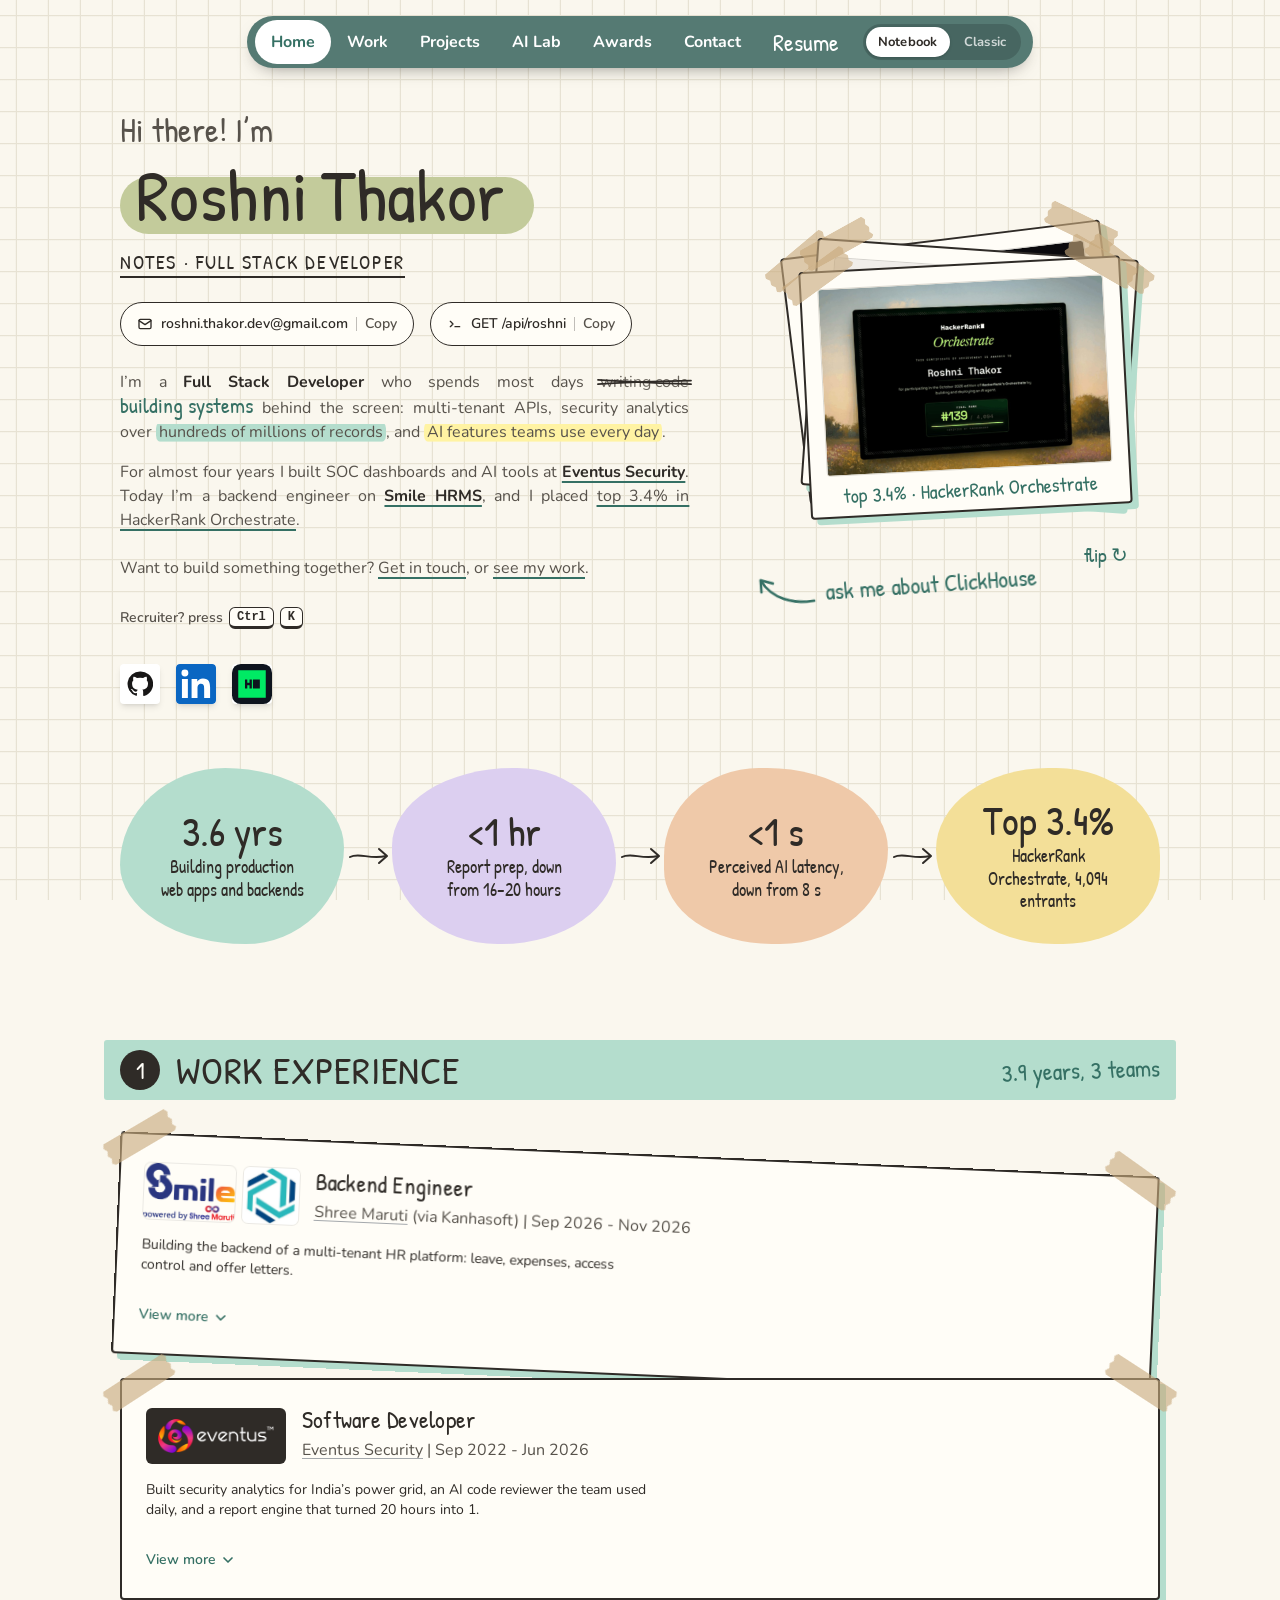
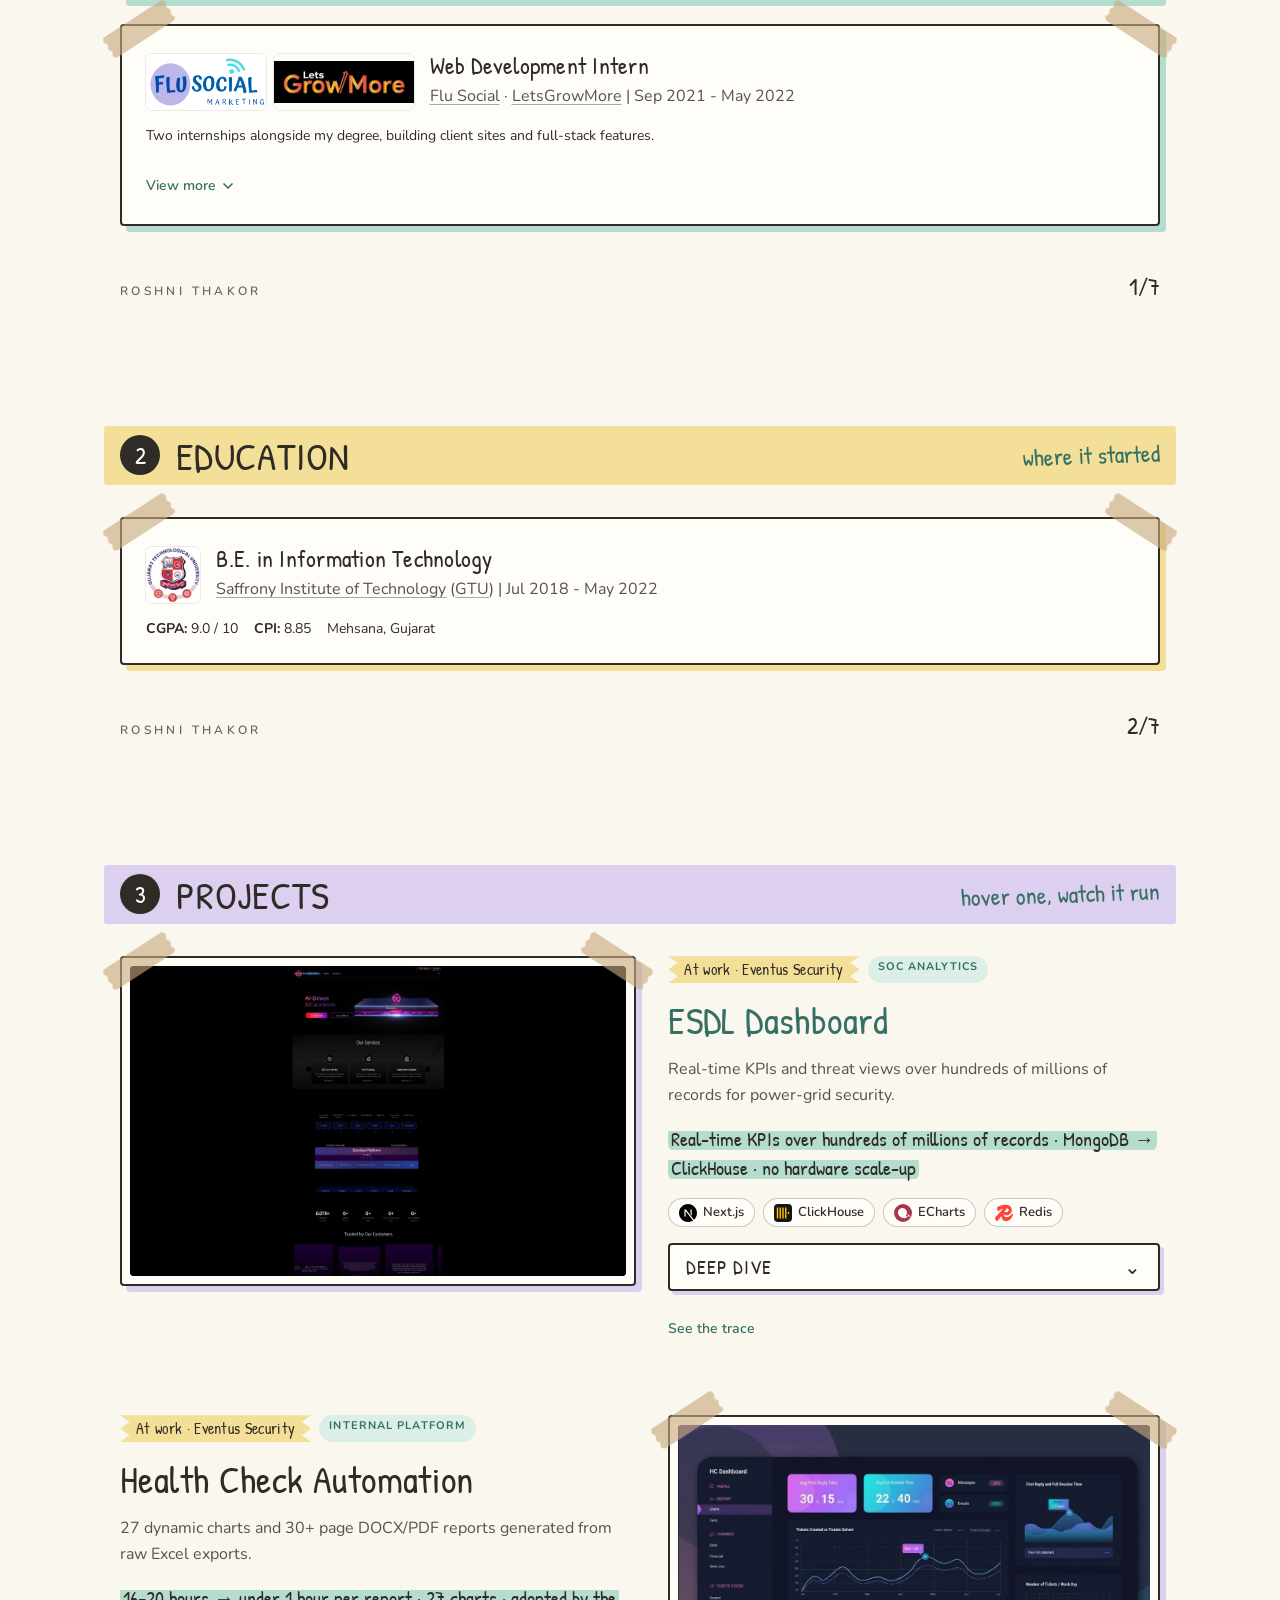
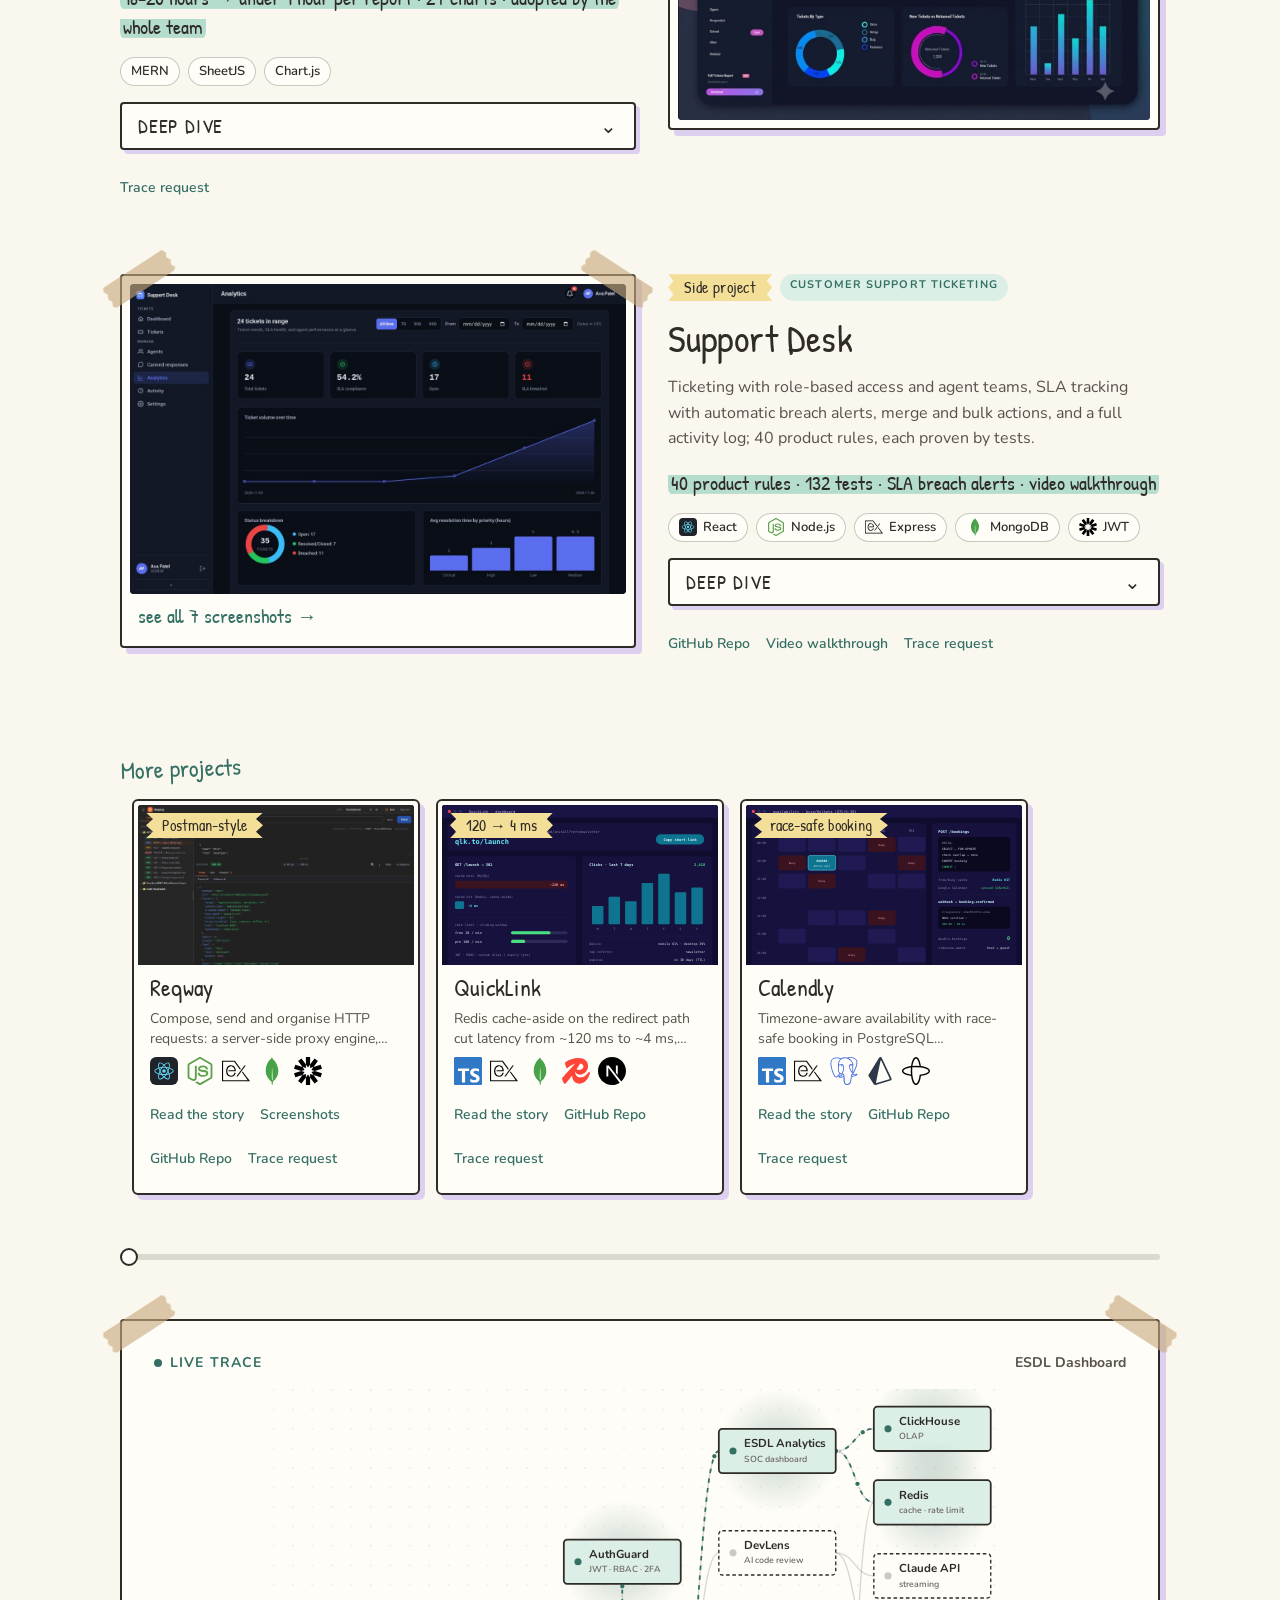
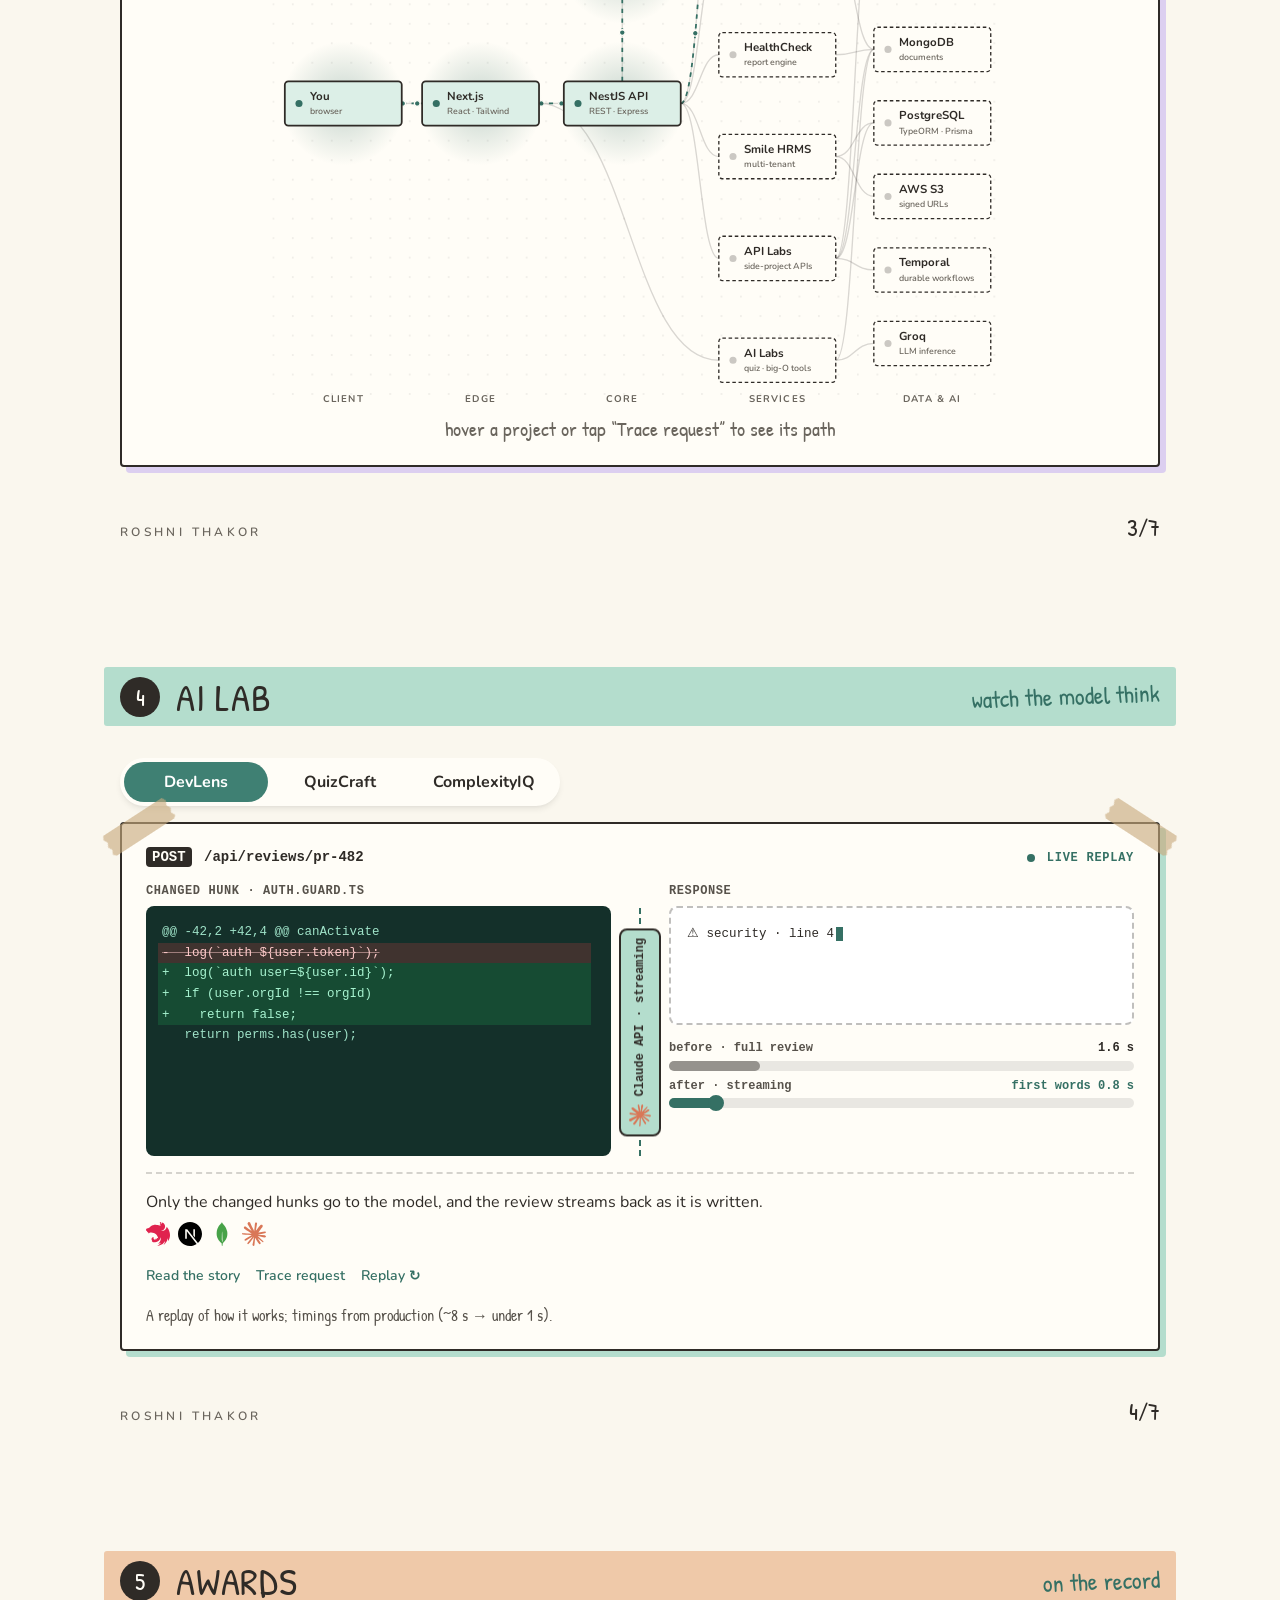
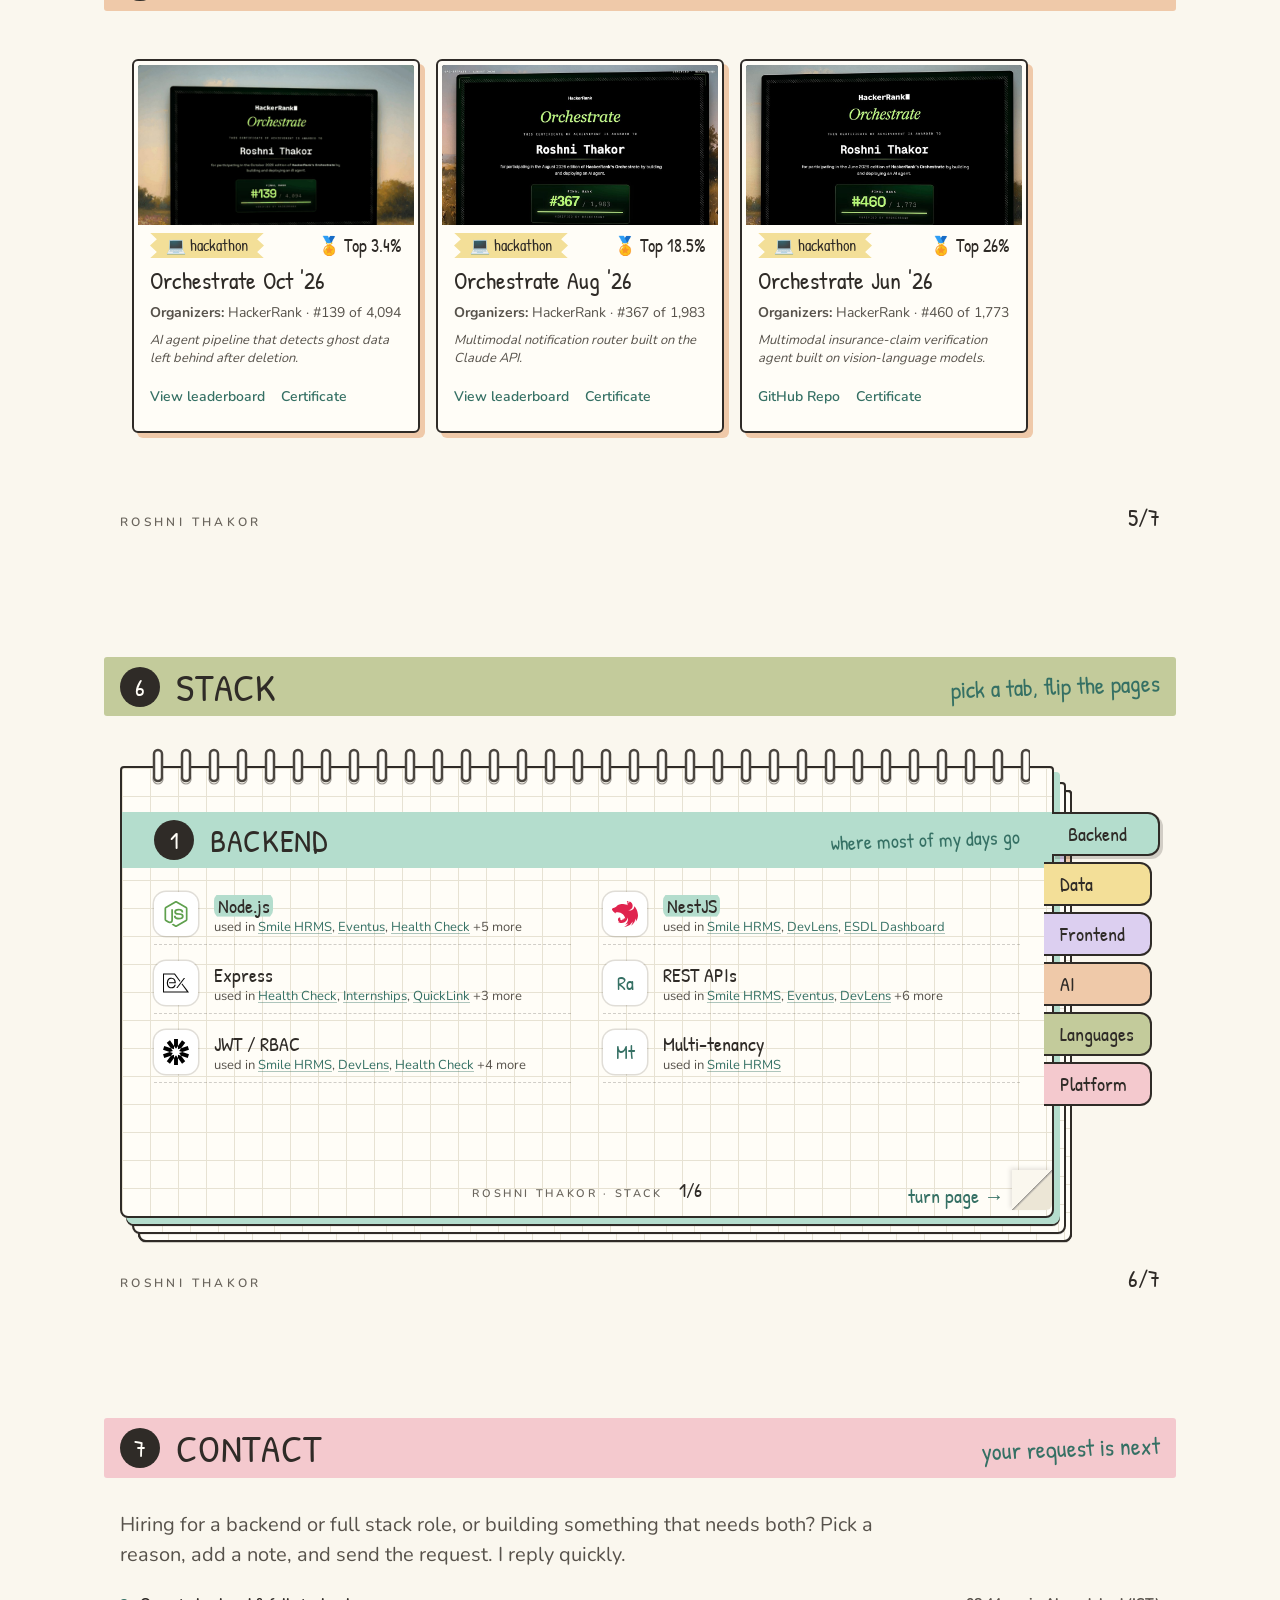
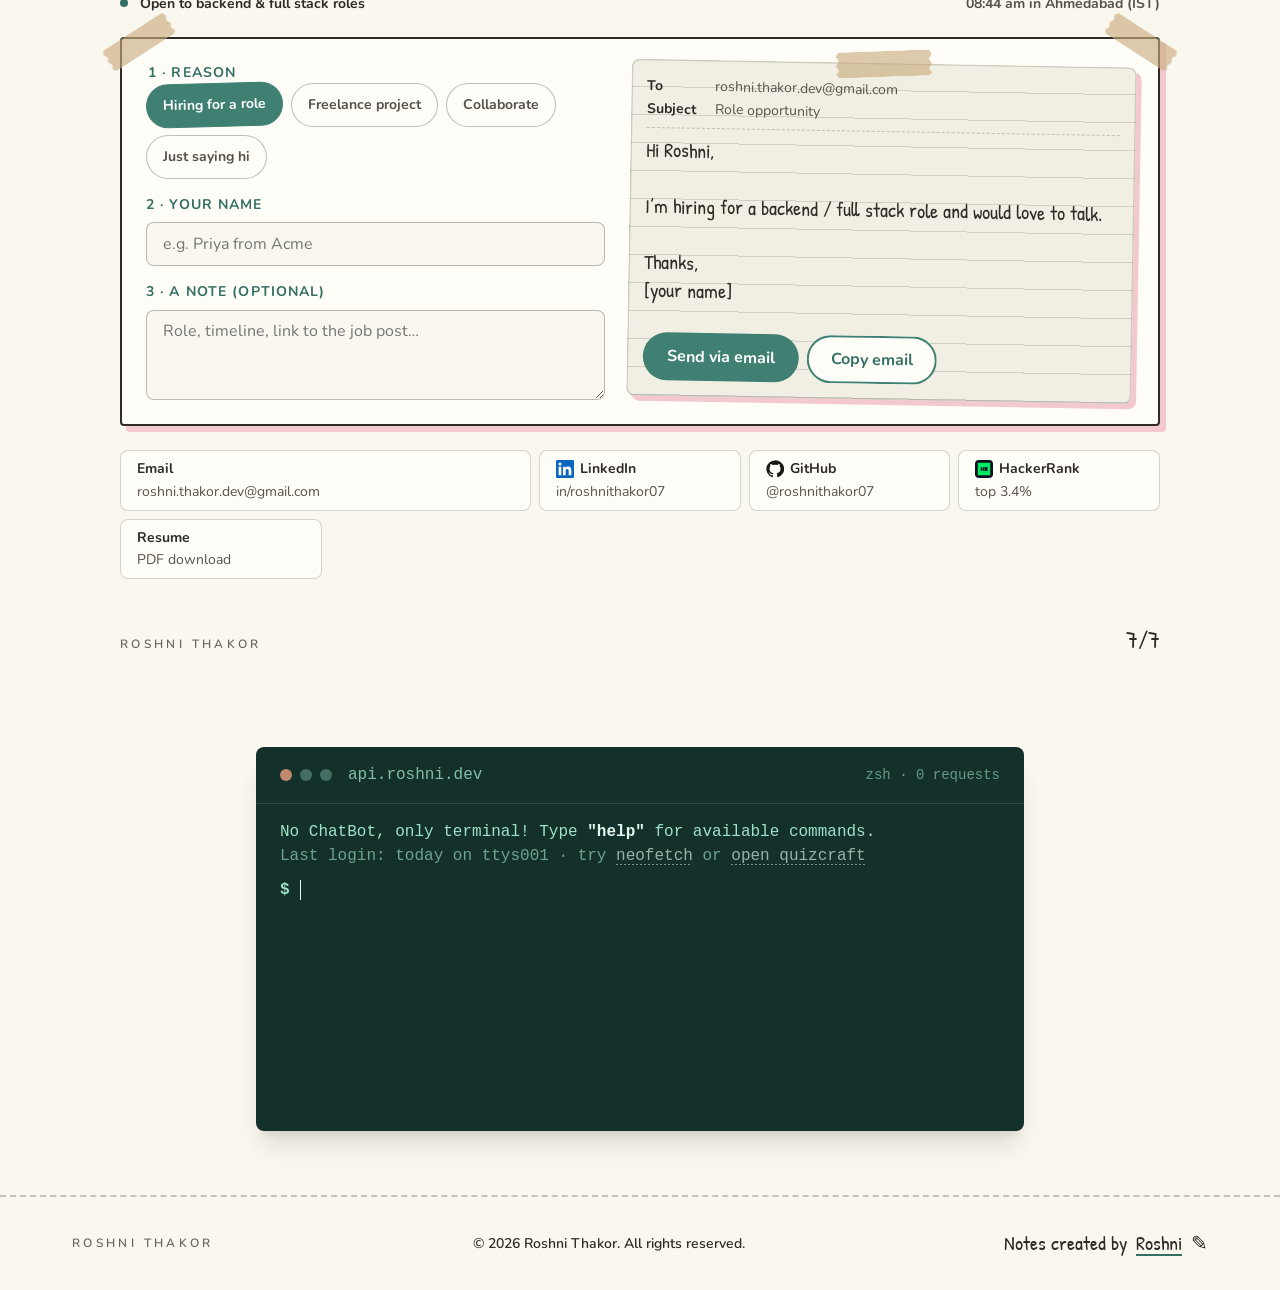
==== commit 81f8b72f: "Site build from portfolio-v3 241ffc5" ====
--- a/index.html
+++ b/index.html
@@ -1,6 +1,6 @@
-<!DOCTYPE html><!--AMp_G_TViaMFaTq789lGu--><html lang="en" class="__variable_87dfcb __variable_8aacba __variable_edc71b"><head><meta charSet="utf-8"/><meta name="viewport" content="width=device-width, initial-scale=1"/><link rel="preload" href="/_next/static/media/423f84465375b9db-s.p.woff2" as="font" crossorigin="" type="font/woff2"/><link rel="preload" href="/_next/static/media/5cc7ff84a6a272e2-s.p.woff2" as="font" crossorigin="" type="font/woff2"/><link rel="preload" href="/_next/static/media/7eba613721c0d9a2-s.p.woff2" as="font" crossorigin="" type="font/woff2"/><link rel="preload" as="image" href="/work/orchestrate-oct-2026.jpg"/><link rel="preload" as="image" href="/logos/groq.svg"/><link rel="preload" as="image" href="/logos/google-antigravity.png"/><link rel="stylesheet" href="/_next/static/css/3e549c22fb93e546.css" data-precedence="next"/><link rel="preload" as="script" fetchPriority="low" href="/_next/static/chunks/webpack-d2588bc1256117b5.js"/><script src="/_next/static/chunks/a6811722-5bc88f241434c1b1.js" async=""></script><script src="/_next/static/chunks/85-4556bd218a422ce7.js" async=""></script><script src="/_next/static/chunks/main-app-29522afbad5a5e3a.js" async=""></script><script src="/_next/static/chunks/995-2373efe90cca558b.js" async=""></script><script src="/_next/static/chunks/app/layout-e8199c6067b6686e.js" async=""></script><script src="/_next/static/chunks/app/page-651784f7c44b9095.js" async=""></script><meta name="next-size-adjust" content=""/><meta name="theme-color" content="#f5f4ec"/><title>Roshni Thakor - Full Stack Developer</title><meta name="description" content="Full stack developer (NestJS, Next.js, TypeScript) building multi-tenant APIs, security analytics and AI features."/><meta property="og:title" content="Roshni Thakor - Full Stack Developer"/><meta property="og:description" content="Full stack developer (NestJS, Next.js, TypeScript) building multi-tenant APIs, security analytics and AI features."/><meta property="og:url" content="https://roshnithakor07.github.io"/><meta property="og:type" content="website"/><meta name="twitter:card" content="summary"/><meta name="twitter:title" content="Roshni Thakor - Full Stack Developer"/><meta name="twitter:description" content="Full stack developer (NestJS, Next.js, TypeScript) building multi-tenant APIs, security analytics and AI features."/><link rel="icon" href="/icon.svg?875dbe81e6b1041b" type="image/svg+xml" sizes="any"/><link rel="apple-touch-icon" href="/apple-icon.png?69e71708cb1994fe" type="image/png" sizes="180x180"/><script src="/_next/static/chunks/polyfills-42372ed130431b0a.js" noModule=""></script></head><body><div hidden=""><!--$--><!--/$--></div><header class="nav  "><div id="progress" class="progress"></div><nav class="nav-pill" aria-label="Main"><button class="nav-toggle" aria-label="Menu" aria-expanded="false"><span></span><span></span><span></span></button><div class="nav-links"><a href="#top" class="nav-link is-active">Home</a><a href="#work" class="nav-link ">Work</a><a href="#projects" class="nav-link ">Projects</a><a href="#ai" class="nav-link ">AI Lab</a><a href="#awards" class="nav-link ">Awards</a><a href="#contact" class="nav-link ">Contact</a><a href="/Roshni_Thakor_Software_Developer.pdf" target="_blank" rel="noreferrer" class="nav-link nav-hand">Resume</a></div></nav></header><div class="cord  " style="--p:0"><span class="cord-string" aria-hidden="true"></span><button type="button" class="cord-tag" aria-label="Back to top" tabindex="-1"><span class="cord-hole" aria-hidden="true"></span><svg viewBox="0 0 24 24" aria-hidden="true"><path d="M12 19V5M5.5 11.5 12 5l6.5 6.5"></path></svg><span class="cord-label" aria-hidden="true">top</span></button></div><main><section id="top" class="section hero"><div class="container hero-grid"><div class="hero-copy"><h1 class="h1"><span class="h1-small">Hi there! I’m</span><span class="h1-name"><span class="word" style="--d:150ms"><span>Roshni</span></span><span class="word" style="--d:270ms"><span>Thakor</span></span></span></h1><div class="chip-row fade-in"><button class="chip-copy" aria-label="Copy roshni.thakor.dev@gmail.com"><svg viewBox="0 0 24 24" aria-hidden="true"><rect x="3" y="5" width="18" height="14" rx="2"></rect><path d="m3 7 9 6 9-6"></path></svg><span>roshni.thakor.dev@gmail.com</span><span class="chip-copy-state">Copy</span></button><button class="chip-copy" aria-label="Copy GET /api/roshni"><svg viewBox="0 0 24 24" aria-hidden="true"><path d="m5 8 4 4-4 4M12 16h7"></path></svg><span>GET /api/roshni</span><span class="chip-copy-state">Copy</span></button></div><div class="hero-text fade-in"><p>I’m a <strong>Full Stack Developer</strong> who spends most days<!-- --> <span class="strike"><del>writing code</del><svg viewBox="0 0 100 20" preserveAspectRatio="none" aria-hidden="true"><path class="pen-draw" style="animation-delay:1s" pathLength="1" d="M0 13 Q50 9 100 8"></path><path class="pen-draw" style="animation-delay:1.2s" pathLength="1" d="M100 13 Q50 11 0 7"></path></svg></span> <span class="hand-inline pen-write" style="animation-delay:1.45s">building systems</span> behind the screen: multi-tenant APIs, security analytics over hundreds of millions of records, and AI features teams use every day.</p><p>For almost four years I built SOC dashboards and AI tools at <a href="https://eventussecurity.com/" class="link" target="_blank" rel="noreferrer"><strong>Eventus Security</strong></a>. Today I’m a backend engineer on <a href="https://shreemaruti.com/" class="link" target="_blank" rel="noreferrer"><strong>Smile HRMS</strong></a>, and I placed <a href="https://www.hackerrank.com/contests/hackerrank-orchestrate-october26/challenges/ghost-data-still-exists/leaderboard?username=roshnithakor07" class="link" target="_blank" rel="noreferrer">top 3.4% in HackerRank Orchestrate</a>.</p></div><p class="hero-cta fade-in">Want to build something together? <a href="#contact" class="link">Get in touch</a>, or <a href="#work" class="link">see my work</a>.<!-- --> <!-- -->Prefer paper?<!-- --> <a href="https://roshnithakor07.github.io/v2/" class="link">Flip through the notebook version</a>.</p><div class="hero-rec fade-in"><button type="button" class="rec-key" aria-haspopup="dialog">Recruiter? <!-- -->press <kbd>Ctrl</kbd> <kbd>K</kbd></button></div><div class="hero-socials fade-in"><a href="https://github.com/roshnithakor07" class="social-tile" target="_blank" rel="noreferrer" aria-label="GitHub"><svg class="logo-svg" width="26" height="26" viewBox="0 0 24 24" role="img" aria-label="GitHub"><title>GitHub</title><path d="M12 .5a11.5 11.5 0 0 0-3.64 22.41c.58.1.79-.25.79-.56v-2c-3.2.7-3.88-1.37-3.88-1.37-.53-1.33-1.28-1.69-1.28-1.69-1.05-.71.08-.7.08-.7 1.16.08 1.77 1.19 1.77 1.19 1.03 1.76 2.7 1.25 3.36.96.1-.75.4-1.25.73-1.54-2.55-.29-5.24-1.28-5.24-5.68 0-1.26.45-2.28 1.19-3.09-.12-.29-.52-1.46.11-3.05 0 0 .97-.31 3.17 1.18a11 11 0 0 1 5.77 0c2.2-1.49 3.17-1.18 3.17-1.18.63 1.59.23 2.76.11 3.05.74.81 1.19 1.83 1.19 3.09 0 4.41-2.7 5.38-5.26 5.67.41.36.78 1.06.78 2.14v3.17c0 .31.21.67.8.56A11.5 11.5 0 0 0 12 .5Z" fill="#181717"></path></svg></a><a href="https://linkedin.com/in/roshnithakor07" class="social-tile" target="_blank" rel="noreferrer" aria-label="LinkedIn"><svg class="logo-svg" width="40" height="40" viewBox="0 0 24 24" role="img" aria-label="LinkedIn"><title>LinkedIn</title><path d="M20.45 20.45h-3.56v-5.57c0-1.33-.02-3.04-1.85-3.04-1.85 0-2.14 1.45-2.14 2.94v5.67H9.35V9h3.41v1.56h.05c.48-.9 1.64-1.85 3.37-1.85 3.6 0 4.27 2.37 4.27 5.46v6.28ZM5.34 7.43a2.06 2.06 0 1 1 0-4.13 2.06 2.06 0 0 1 0 4.13ZM7.12 20.45H3.56V9h3.56v11.45ZM22.22 0H1.77C.79 0 0 .77 0 1.73v20.54C0 23.23.79 24 1.77 24h20.45c.98 0 1.78-.77 1.78-1.73V1.73C24 .77 23.2 0 22.22 0Z" fill="#0A66C2"></path></svg></a><a href="https://www.hackerrank.com/profile/roshnithakor07" class="social-tile" target="_blank" rel="noreferrer" aria-label="HackerRank"><svg class="logo-svg" width="40" height="40" viewBox="0 0 32 32" role="img" aria-label="HackerRank"><title>HackerRank</title><rect width="32" height="32" rx="7" fill="#0E141E"></rect><path d="M0 0v24h24V0zm9.95 8.002h1.805c.061 0 .111.05.111.111v7.767c0 .061-.05.111-.11.111H9.95c-.061 0-.111-.05-.111-.11v-2.87H7.894v2.87c0 .06-.05.11-.11.11H5.976a.11.11 0 01-.11-.11V8.112c0-.06.05-.11.11-.11h1.806c.061 0 .11.05.11.11v2.869H9.84v-2.87c0-.06.05-.11.11-.11zm2.999 0h5.778c.061 0 .111.05.111.11v7.767a.11.11 0 01-.11.112h-5.78a.11.11 0 01-.11-.11V8.111c0-.06.05-.11.11-.11z" fill="#00EA64" transform="translate(5 5) scale(0.9167)"></path></svg></a></div></div><div class="hero-art"><div class="deck"><div class="deck-stack"><figure class="card pinned deck-card pos-0 " aria-hidden="false"><img src="/work/orchestrate-oct-2026.jpg" alt="HackerRank Orchestrate certificate, October 2026: rank 139 of 4,094" width="1200" height="750" loading="eager"/><figcaption class="deck-caption">top 3.4% · HackerRank Orchestrate</figcaption></figure><figure class="card pinned deck-card pos-1 " aria-hidden="true"><img src="/work/quizcraft.jpg" alt="QuizCraft, an AI quiz generator" width="1200" height="750" loading="lazy"/><figcaption class="deck-caption">QuizCraft · live on Vercel</figcaption></figure><figure class="card pinned deck-card pos-2 " aria-hidden="true"><img src="/work/complexityiq.jpg" alt="ComplexityIQ, a Big-O analyser" width="1200" height="750" loading="lazy"/><figcaption class="deck-caption">ComplexityIQ · Big-O analyser</figcaption></figure></div><button type="button" class="deck-next" aria-label="Show next highlight (1 of 3)"><span class="deck-dots" aria-hidden="true"><i class="is-on"></i><i class=""></i><i class=""></i></span><span class="deck-label"><span class="only-touch">tap to </span>flip</span> <span class="deck-icon" aria-hidden="true">↻</span></button></div><p class="hand-note hand-badge"><svg viewBox="0 0 64 40" class="hand-arrow" aria-hidden="true"><path class="pen-draw" style="animation-delay:2.1s;animation-duration:0.3s" pathLength="1" d="M60 6C40 4 18 10 8 30"></path><path class="pen-draw" style="animation-delay:2.4s;animation-duration:0.12s" pathLength="1" d="M8 18 L8 30 L20 26"></path></svg><span class="pen-write" style="animation-delay:2.5s">ask me about ClickHouse</span></p></div></div><div class="container"><dl class="figures"><div class="card figure tilt" style="--d:0ms"><dd class="figure-value"><span>0.0<!-- --> yrs</span></dd><dt class="figure-label">Building production web apps and backends</dt></div><div class="card figure tilt" style="--d:80ms"><dd class="figure-value"><span>&lt;<!-- -->0<!-- --> hr</span></dd><dt class="figure-label">Report prep, down from 16–20 hours</dt></div><div class="card figure tilt" style="--d:160ms"><dd class="figure-value"><span>&lt;<!-- -->0<!-- --> s</span></dd><dt class="figure-label">Perceived AI latency, down from 8 s</dt></div><div class="card figure tilt" style="--d:240ms"><dd class="figure-value"><span>Top <!-- -->0.0<!-- -->%</span></dd><dt class="figure-label">HackerRank Orchestrate, 4,094 entrants</dt></div></dl></div></section><div class="timeline-wrap"><div class="tl-track" aria-hidden="true"><div class="tl-line"></div></div><section id="work" class="section split"><div class="container split-grid"><header class="split-aside"><span class="timeline-dot" aria-hidden="true"></span><h2 class="h2">Work Experience</h2><p class="hand-note">3.9 years, 3 teams</p></header><div class="split-body"><article class="card pinned swing job "><header class="job-head"><div class="job-logos"><img src="/logos/smile-shree-maruti.png" alt="Smile HRMS, powered by Shree Maruti" loading="lazy" class="job-logo  is-wide"/><img src="/logos/kanhasoft.png" alt="Kanhasoft" loading="lazy" class="job-logo  "/></div><div class="job-title"><h3 class="h3">Backend Engineer</h3><p class="job-meta"><a class="co-link" href="https://shreemaruti.com/" target="_blank" rel="noreferrer">Shree Maruti</a> (<!-- -->via Kanhasoft<!-- -->)<!-- --> | <!-- -->Sep 2026 - Nov 2026</p></div></header><p class="job-summary">Building the backend of a multi-tenant HR platform: leave, expenses, access control and offer letters.</p><div class="job-more" id="job-more-0" inert=""><div class="job-more-inner"><span class="job-fold" aria-hidden="true"></span><p class="eyebrow job-reveal" style="--n:0">Smile HRMS</p><ul class="job-points"><li class="job-reveal" style="--n:1">Shipped the Leave Management module end to end: policies, balances and approval workflows with multi-organization data isolation.</li><li class="job-reveal" style="--n:2">Built Expenses with S3 signed-URL receipts, currency-locked exchange rates and versioned policy documents.</li><li class="job-reveal" style="--n:3">Implemented JWT auth and permission-code RBAC with org-scoped access, backed by 242+ unit tests.</li></ul><ul class="tags job-reveal" style="--n:4"><li class="tag" style="--n:0"><svg class="logo-svg" width="16" height="16" viewBox="0 0 24 24" role="img" aria-label="NestJS"><title>NestJS</title><path d="M14.131.047c-.173 0-.334.037-.483.087.316.21.49.49.576.806.007.043.019.074.025.117a.681.681 0 0 1 .013.112c.024.545-.143.614-.26.936-.18.415-.13.861.086 1.22a.74.74 0 0 0 .074.137c-.235-1.568 1.073-1.803 1.314-2.293.019-.428-.334-.713-.613-.911a1.37 1.37 0 0 0-.732-.21zM16.102.4c-.024.143-.006.106-.012.18-.006.05-.006.112-.012.161-.013.05-.025.1-.044.149-.012.05-.03.1-.05.149l-.067.142c-.02.025-.031.05-.05.075l-.037.055a2.152 2.152 0 0 1-.093.124c-.037.038-.068.081-.112.112v.006c-.037.031-.074.068-.118.1-.13.099-.278.173-.415.266-.043.03-.087.056-.124.093a.906.906 0 0 0-.118.099c-.043.037-.074.074-.111.118-.031.037-.068.08-.093.124a1.582 1.582 0 0 0-.087.13c-.025.05-.043.093-.068.142-.019.05-.037.093-.05.143a2.007 2.007 0 0 0-.043.155c-.006.025-.006.056-.012.08-.007.025-.007.05-.013.075 0 .05-.006.105-.006.155 0 .037 0 .074.006.111 0 .05.006.1.019.155.006.05.018.1.03.15.02.049.032.098.05.148.013.03.031.062.044.087l-1.426-.552c-.241-.068-.477-.13-.719-.186l-.39-.093c-.372-.074-.75-.13-1.128-.167-.013 0-.019-.006-.031-.006A11.082 11.082 0 0 0 8.9 2.855c-.378.025-.756.074-1.134.136a12.45 12.45 0 0 0-.837.174l-.279.074c-.092.037-.18.08-.266.118l-.205.093c-.012.006-.024.006-.03.012-.063.031-.118.056-.174.087a2.738 2.738 0 0 0-.236.118c-.043.018-.086.043-.124.062a.559.559 0 0 1-.055.03c-.056.032-.112.063-.162.094a1.56 1.56 0 0 0-.148.093c-.044.03-.087.055-.124.086-.006.007-.013.007-.019.013-.037.025-.08.056-.118.087l-.012.012-.093.074c-.012.007-.025.019-.037.025-.031.025-.062.056-.093.08-.006.013-.019.02-.025.025-.037.038-.074.069-.111.106-.007 0-.007.006-.013.012a1.742 1.742 0 0 0-.111.106c-.007.006-.007.012-.013.012a1.454 1.454 0 0 0-.093.1c-.012.012-.03.024-.043.036a1.374 1.374 0 0 1-.106.112c-.006.012-.018.019-.024.03-.05.05-.093.1-.143.15l-.018.018c-.1.106-.205.211-.317.304-.111.1-.229.192-.347.273a3.777 3.777 0 0 1-.762.421c-.13.056-.267.106-.403.149-.26.056-.527.161-.756.18-.05 0-.105.012-.155.018l-.155.037-.149.056c-.05.019-.099.044-.148.068-.044.031-.093.056-.137.087a1.011 1.011 0 0 0-.124.106c-.043.03-.087.074-.124.111-.037.043-.074.08-.105.124-.031.05-.068.093-.093.143a1.092 1.092 0 0 0-.087.142c-.025.056-.05.106-.068.161-.019.05-.037.106-.056.161-.012.05-.025.1-.03.15 0 .005-.007.012-.007.018-.012.056-.012.13-.019.167C.006 7.95 0 7.986 0 8.03a.657.657 0 0 0 .074.31v.006c.019.037.044.075.069.112.024.037.05.074.08.111.031.031.068.069.106.1a.906.906 0 0 0 .117.099c.149.13.186.173.378.272.031.019.062.031.1.05.006 0 .012.006.018.006 0 .013 0 .019.006.031a1.272 1.272 0 0 0 .08.298c.02.037.032.074.05.111.007.013.013.025.02.031.024.05.049.093.073.137l.093.13c.031.037.069.08.106.118.037.037.074.068.118.105 0 0 .006.006.012.006.037.031.074.062.112.087a.986.986 0 0 0 .136.08c.043.025.093.05.142.069a.73.73 0 0 0 .124.043c.007.006.013.006.025.012.025.007.056.013.08.019-.018.335-.024.65.026.762.055.124.328-.254.6-.688-.036.428-.061.93 0 1.079.069.155.44-.329.763-.862 4.395-1.016 8.405 2.02 8.826 6.31-.08-.67-.905-1.041-1.283-.948-.186.458-.502 1.047-1.01 1.413.043-.41.025-.83-.062-1.24a4.009 4.009 0 0 1-.769 1.562c-.588.043-1.177-.242-1.487-.67-.025-.018-.031-.055-.05-.08-.018-.043-.037-.087-.05-.13a.515.515 0 0 1-.037-.13c-.006-.044-.006-.087-.006-.137v-.093a.992.992 0 0 1 .031-.13c.013-.043.025-.086.044-.13.024-.043.043-.087.074-.13.105-.298.105-.54-.087-.682a.706.706 0 0 0-.118-.062c-.024-.006-.055-.018-.08-.025l-.05-.018a.847.847 0 0 0-.13-.031.472.472 0 0 0-.13-.019 1.01 1.01 0 0 0-.136-.012c-.031 0-.062.006-.093.006a.484.484 0 0 0-.137.019c-.043.006-.086.012-.13.024a1.068 1.068 0 0 0-.13.044c-.043.018-.08.037-.124.056-.037.018-.074.043-.118.062-1.444.942-.582 3.148.403 3.787-.372.068-.75.148-.855.229l-.013.012c.267.161.546.298.837.416.397.13.818.247 1.004.297v.006a5.996 5.996 0 0 0 1.562.112c2.746-.192 4.996-2.281 5.405-5.033l.037.161c.019.112.043.23.056.347v.006c.012.056.018.112.025.162v.024c.006.056.012.112.012.162.006.068.012.136.012.204v.1c0 .03.007.067.007.098 0 .038-.007.075-.007.112v.087c0 .043-.006.08-.006.124 0 .025 0 .05-.006.08 0 .044-.006.087-.006.137-.006.018-.006.037-.006.055l-.02.143c0 .019 0 .037-.005.056-.007.062-.019.118-.025.18v.012l-.037.174v.018l-.037.167c0 .007-.007.02-.007.025a1.663 1.663 0 0 1-.043.168v.018c-.019.062-.037.118-.05.174-.006.006-.006.012-.006.012l-.056.186c-.024.062-.043.118-.068.18-.025.062-.043.124-.068.18-.025.062-.05.117-.074.18h-.007c-.024.055-.05.117-.08.173a.302.302 0 0 1-.019.043c-.006.006-.006.013-.012.019a5.867 5.867 0 0 1-1.742 2.082c-.05.031-.099.069-.149.106-.012.012-.03.018-.043.03a2.603 2.603 0 0 1-.136.094l.018.037h.007l.26-.037h.006c.161-.025.322-.056.483-.087.044-.006.093-.019.137-.031l.087-.019c.043-.006.086-.018.13-.024.037-.013.074-.02.111-.031.62-.15 1.221-.354 1.798-.595a9.926 9.926 0 0 1-3.85 3.142c.714-.05 1.426-.167 2.114-.366a9.903 9.903 0 0 0 5.857-4.68 9.893 9.893 0 0 1-1.667 3.986 9.758 9.758 0 0 0 1.655-1.376 9.824 9.824 0 0 0 2.61-5.268c.21.98.272 1.99.18 2.987 4.474-6.241.371-12.712-1.346-14.416-.006-.013-.012-.019-.012-.031-.006.006-.006.006-.006.012 0-.006 0-.006-.007-.012 0 .074-.006.148-.012.223a8.34 8.34 0 0 1-.062.415c-.03.136-.068.273-.105.41-.044.13-.093.266-.15.396a5.322 5.322 0 0 1-.185.378 4.735 4.735 0 0 1-.477.688c-.093.111-.192.21-.292.31a3.994 3.994 0 0 1-.18.155l-.142.124a3.459 3.459 0 0 1-.347.241 4.295 4.295 0 0 1-.366.211c-.13.062-.26.118-.39.174a4.364 4.364 0 0 1-.818.223c-.143.025-.285.037-.422.05a4.914 4.914 0 0 1-.297.012 4.66 4.66 0 0 1-.422-.025 3.137 3.137 0 0 1-.421-.062 3.136 3.136 0 0 1-.415-.105h-.007c.137-.013.273-.025.41-.05a4.493 4.493 0 0 0 .818-.223c.136-.05.266-.112.39-.174.13-.062.248-.13.372-.204.118-.08.235-.161.347-.248.112-.087.217-.18.316-.279.105-.093.198-.198.291-.304.093-.111.18-.223.26-.334.013-.019.026-.044.038-.062.062-.1.124-.199.18-.298a4.272 4.272 0 0 0 .334-.775c.044-.13.075-.266.106-.403.025-.142.05-.278.062-.415.012-.142.025-.285.025-.421 0-.1-.007-.199-.013-.298a6.726 6.726 0 0 0-.05-.415 4.493 4.493 0 0 0-.092-.415c-.044-.13-.087-.267-.137-.397-.05-.13-.111-.26-.173-.384-.069-.124-.137-.248-.211-.366a6.843 6.843 0 0 0-.248-.34c-.093-.106-.186-.212-.285-.317a3.878 3.878 0 0 0-.161-.155c-.28-.217-.57-.421-.862-.607a1.154 1.154 0 0 0-.124-.062 2.415 2.415 0 0 0-.589-.26Z" fill="#E0234E"></path></svg>NestJS</li><li class="tag" style="--n:1">Fastify</li><li class="tag" style="--n:2"><svg class="logo-svg" width="16" height="16" viewBox="0 0 24 24" role="img" aria-label="PostgreSQL"><title>PostgreSQL</title><path d="M23.5594 14.7228a.5269.5269 0 0 0-.0563-.1191c-.139-.2632-.4768-.3418-1.0074-.2321-1.6533.3411-2.2935.1312-2.5256-.0191 1.342-2.0482 2.445-4.522 3.0411-6.8297.2714-1.0507.7982-3.5237.1222-4.7316a1.5641 1.5641 0 0 0-.1509-.235C21.6931.9086 19.8007.0248 17.5099.0005c-1.4947-.0158-2.7705.3461-3.1161.4794a9.449 9.449 0 0 0-.5159-.0816 8.044 8.044 0 0 0-1.3114-.1278c-1.1822-.0184-2.2038.2642-3.0498.8406-.8573-.3211-4.7888-1.645-7.2219.0788C.9359 2.1526.3086 3.8733.4302 6.3043c.0409.818.5069 3.334 1.2423 5.7436.4598 1.5065.9387 2.7019 1.4334 3.582.553.9942 1.1259 1.5933 1.7143 1.7895.4474.1491 1.1327.1441 1.8581-.7279.8012-.9635 1.5903-1.8258 1.9446-2.2069.4351.2355.9064.3625 1.39.3772a.0569.0569 0 0 0 .0004.0041 11.0312 11.0312 0 0 0-.2472.3054c-.3389.4302-.4094.5197-1.5002.7443-.3102.064-1.1344.2339-1.1464.8115-.0025.1224.0329.2309.0919.3268.2269.4231.9216.6097 1.015.6331 1.3345.3335 2.5044.092 3.3714-.6787-.017 2.231.0775 4.4174.3454 5.0874.2212.5529.7618 1.9045 2.4692 1.9043.2505 0 .5263-.0291.8296-.0941 1.7819-.3821 2.5557-1.1696 2.855-2.9059.1503-.8707.4016-2.8753.5388-4.1012.0169-.0703.0357-.1207.057-.1362.0007-.0005.0697-.0471.4272.0307a.3673.3673 0 0 0 .0443.0068l.2539.0223.0149.001c.8468.0384 1.9114-.1426 2.5312-.4308.6438-.2988 1.8057-1.0323 1.5951-1.6698zM2.371 11.8765c-.7435-2.4358-1.1779-4.8851-1.2123-5.5719-.1086-2.1714.4171-3.6829 1.5623-4.4927 1.8367-1.2986 4.8398-.5408 6.108-.13-.0032.0032-.0066.0061-.0098.0094-2.0238 2.044-1.9758 5.536-1.9708 5.7495-.0002.0823.0066.1989.0162.3593.0348.5873.0996 1.6804-.0735 2.9184-.1609 1.1504.1937 2.2764.9728 3.0892.0806.0841.1648.1631.2518.2374-.3468.3714-1.1004 1.1926-1.9025 2.1576-.5677.6825-.9597.5517-1.0886.5087-.3919-.1307-.813-.5871-1.2381-1.3223-.4796-.839-.9635-2.0317-1.4155-3.5126zm6.0072 5.0871c-.1711-.0428-.3271-.1132-.4322-.1772.0889-.0394.2374-.0902.4833-.1409 1.2833-.2641 1.4815-.4506 1.9143-1.0002.0992-.126.2116-.2687.3673-.4426a.3549.3549 0 0 0 .0737-.1298c.1708-.1513.2724-.1099.4369-.0417.156.0646.3078.26.3695.4752.0291.1016.0619.2945-.0452.4444-.9043 1.2658-2.2216 1.2494-3.1676 1.0128zm2.094-3.988-.0525.141c-.133.3566-.2567.6881-.3334 1.003-.6674-.0021-1.3168-.2872-1.8105-.8024-.6279-.6551-.9131-1.5664-.7825-2.5004.1828-1.3079.1153-2.4468.079-3.0586-.005-.0857-.0095-.1607-.0122-.2199.2957-.2621 1.6659-.9962 2.6429-.7724.4459.1022.7176.4057.8305.928.5846 2.7038.0774 3.8307-.3302 4.7363-.084.1866-.1633.3629-.2311.5454zm7.3637 4.5725c-.0169.1768-.0358.376-.0618.5959l-.146.4383a.3547.3547 0 0 0-.0182.1077c-.0059.4747-.054.6489-.115.8693-.0634.2292-.1353.4891-.1794 1.0575-.11 1.4143-.8782 2.2267-2.4172 2.5565-1.5155.3251-1.7843-.4968-2.0212-1.2217a6.5824 6.5824 0 0 0-.0769-.2266c-.2154-.5858-.1911-1.4119-.1574-2.5551.0165-.5612-.0249-1.9013-.3302-2.6462.0044-.2932.0106-.5909.019-.8918a.3529.3529 0 0 0-.0153-.1126 1.4927 1.4927 0 0 0-.0439-.208c-.1226-.4283-.4213-.7866-.7797-.9351-.1424-.059-.4038-.1672-.7178-.0869.067-.276.1831-.5875.309-.9249l.0529-.142c.0595-.16.134-.3257.213-.5012.4265-.9476 1.0106-2.2453.3766-5.1772-.2374-1.0981-1.0304-1.6343-2.2324-1.5098-.7207.0746-1.3799.3654-1.7088.5321a5.6716 5.6716 0 0 0-.1958.1041c.0918-1.1064.4386-3.1741 1.7357-4.4823a4.0306 4.0306 0 0 1 .3033-.276.3532.3532 0 0 0 .1447-.0644c.7524-.5706 1.6945-.8506 2.802-.8325.4091.0067.8017.0339 1.1742.081 1.939.3544 3.2439 1.4468 4.0359 2.3827.8143.9623 1.2552 1.9315 1.4312 2.4543-1.3232-.1346-2.2234.1268-2.6797.779-.9926 1.4189.543 4.1729 1.2811 5.4964.1353.2426.2522.4522.2889.5413.2403.5825.5515.9713.7787 1.2552.0696.087.1372.1714.1885.245-.4008.1155-1.1208.3825-1.0552 1.717-.0123.1563-.0423.4469-.0834.8148-.0461.2077-.0702.4603-.0994.7662zm.8905-1.6211c-.0405-.8316.2691-.9185.5967-1.0105a2.8566 2.8566 0 0 0 .135-.0406 1.202 1.202 0 0 0 .1342.103c.5703.3765 1.5823.4213 3.0068.1344-.2016.1769-.5189.3994-.9533.6011-.4098.1903-1.0957.333-1.7473.3636-.7197.0336-1.0859-.0807-1.1721-.151zm.5695-9.2712c-.0059.3508-.0542.6692-.1054 1.0017-.055.3576-.112.7274-.1264 1.1762-.0142.4368.0404.8909.0932 1.3301.1066.887.216 1.8003-.2075 2.7014a3.5272 3.5272 0 0 1-.1876-.3856c-.0527-.1276-.1669-.3326-.3251-.6162-.6156-1.1041-2.0574-3.6896-1.3193-4.7446.3795-.5427 1.3408-.5661 2.1781-.463zm.2284 7.0137a12.3762 12.3762 0 0 0-.0853-.1074l-.0355-.0444c.7262-1.1995.5842-2.3862.4578-3.4385-.0519-.4318-.1009-.8396-.0885-1.2226.0129-.4061.0666-.7543.1185-1.0911.0639-.415.1288-.8443.1109-1.3505.0134-.0531.0188-.1158.0118-.1902-.0457-.4855-.5999-1.938-1.7294-3.253-.6076-.7073-1.4896-1.4972-2.6889-2.0395.5251-.1066 1.2328-.2035 2.0244-.1859 2.0515.0456 3.6746.8135 4.8242 2.2824a.908.908 0 0 1 .0667.1002c.7231 1.3556-.2762 6.2751-2.9867 10.5405zm-8.8166-6.1162c-.025.1794-.3089.4225-.6211.4225a.5821.5821 0 0 1-.0809-.0056c-.1873-.026-.3765-.144-.5059-.3156-.0458-.0605-.1203-.178-.1055-.2844.0055-.0401.0261-.0985.0925-.1488.1182-.0894.3518-.1226.6096-.0867.3163.0441.6426.1938.6113.4186zm7.9305-.4114c.0111.0792-.049.201-.1531.3102-.0683.0717-.212.1961-.4079.2232a.5456.5456 0 0 1-.075.0052c-.2935 0-.5414-.2344-.5607-.3717-.024-.1765.2641-.3106.5611-.352.297-.0414.6111.0088.6356.1851z" fill="#4169E1"></path></svg>PostgreSQL</li><li class="tag" style="--n:3"><svg class="logo-svg" width="16" height="16" viewBox="0 0 24 24" role="img" aria-label="TypeORM"><title>TypeORM</title><path d="M22.593 6.863c0 .9-.008 1.742.004 2.583.006.355.07.708.21 1.038.133.306.35.544.652.692.153.075.314.131.47.204a.134.13 0 0 1 .066.099q.008.58 0 1.16c0 .039-.052.097-.093.11a1.818 1.82 0 0 0-1.178 1.22c-.125.387-.137.785-.137 1.187q.002 2.24-.006 4.48c0 .466-.07.926-.225 1.363-.087.241-.226.463-.347.69-.016.031-.05.052-.08.073-.185.137-.365.287-.56.407-.169.103-.354.177-.535.255-.114.048-.236.082-.352.121q-.025.01-.05.014c-.23.028-.46.062-.689.083q-.418.033-.834.052c-.061.003-.123-.02-.183-.026-.104-.01-.13-.07-.128-.168a31.962 32 0 0 0 0-1.017c0-.104.027-.15.139-.141.117.007.24.012.354-.004q.332-.047.655-.125a2.996 3 0 0 0 .44-.153.94.94 0 0 0 .456-.409c.125-.208.185-.437.236-.676.057-.263.036-.52.04-.78.007-1.485 0-2.97.008-4.456q.003-.47.078-.935a2.148 2.15 0 0 1 1.09-1.585l.25-.143c.061-.037.054-.107-.016-.144a2.797 2.8 0 0 1-.815-.646 2.097 2.1 0 0 1-.39-.711c-.18-.551-.205-1.12-.202-1.694.002-1.446-.01-2.892 0-4.337a2.996 3 0 0 0-.072-.666c-.08-.37-.24-.712-.59-.909a2.298 2.3 0 0 0-.467-.177 2.996 3 0 0 0-.503-.11 3.995 4 0 0 0-.54-.025c-.113.001-.153-.03-.15-.147.006-.364.003-.728.001-1.092 0-.089.03-.122.117-.119.196.005.39-.007.584.004.272.016.545.035.815.073a3.096 3.1 0 0 1 1.598.714c.252.215.408.479.534.772.15.346.226.71.275 1.082.13.99.03 1.986.072 2.918ZM1.421 6.715c0-.581-.006-1.163.002-1.745.006-.382.009-.77.049-1.149.027-.263.11-.52.18-.778a1.798 1.8 0 0 1 .366-.723 2.466 2.4 0 0 1 .508-.449c.194-.127.416-.208.629-.305.17-.076.348-.108.53-.141A8.29 8.3 0 0 1 5.258 1.3c.09 0 .122.027.12.117q-.004.558 0 1.118c0 .091-.028.126-.123.122a1.598 1.6 0 0 0-.321.003 7.99 8 0 0 0-.704.127c-.15.035-.291.094-.434.148a.94.94 0 0 0-.46.406c-.123.208-.183.44-.238.68-.067.3.008.588.002.882-.02 1.329-.006 2.658-.01 3.99a9.988 10 0 0 1-.051 1.098c-.08.724-.385 1.328-1.024 1.727q-.173.103-.345.209c-.023.014-.051.049-.047.068a.14.14 0 0 0 .058.084 2.897 2.9 0 0 1 .843.678c.19.23.311.494.4.78.15.496.159 1.006.164 1.516.008 1.298.002 2.597.003 3.896 0 .144.015.288.013.431 0 .072-.025.143-.027.215q-.004.126.005.253c.003.052.02.104.029.156.043.301.137.583.336.817.131.153.303.252.494.321.201.072.41.1.616.149.246.058.485.044.73.054.065.003.09.03.09.093 0 .392.002.784-.005 1.176 0 .029-.053.081-.082.081-.252.005-.503.01-.754-.002a4.994 5 0 0 1-.678-.069c-.234-.044-.46-.122-.69-.186a2.148 2.15 0 0 1-.955-.572 1.898 1.9 0 0 1-.376-.54 4.195 4.2 0 0 1-.292-.87 4.994 5 0 0 1-.103-.964c-.015-1.423-.013-2.846-.023-4.268-.002-.322-.004-.645-.039-.964-.04-.36-.12-.712-.342-1.013a1.498 1.5 0 0 0-.624-.487c-.11-.048-.226-.083-.334-.137-.037-.02-.077-.075-.077-.115q-.006-.56-.003-1.118c0-.1.088-.118.155-.141.372-.13.676-.348.891-.684a2.048 2.05 0 0 0 .344-1.087c.022-.92.03-1.841.044-2.76h-.016Zm6.035.98v-3.11c0-.295.175-.472.472-.472h5.152c.296 0 .473.177.473.472v6.2c0 .32-.17.49-.488.49-1.708 0-3.412-.002-5.12.004-.287 0-.494-.197-.49-.493.006-1.03.002-2.06.002-3.091m.245.002v3.091c0 .208.035.242.24.242h5.119c.214 0 .246-.03.246-.244V4.603c0-.213-.033-.245-.244-.245H7.945c-.21 0-.242.033-.242.247zm-.245 8.39v-3.1c0-.298.173-.474.471-.474h5.152c.3 0 .473.177.473.48v6.184q0 .499-.496.499h-5.11c-.32 0-.488-.17-.488-.489zm.245.006v3.109c0 .189.039.228.227.228h5.142c.202 0 .236-.035.236-.239v-6.197c0-.197-.038-.234-.233-.234H7.941c-.205 0-.24.035-.24.243zm8.741-4.058q-.002 2.09.002 4.184c0 .11-.03.143-.14.142a96.883 97 0 0 0-1.752 0c-.104 0-.12-.04-.12-.13 0-.093.03-.12.12-.12.5.004 1 0 1.499.004.108 0 .148-.031.148-.145q-.003-3.934 0-7.868c0-.112-.036-.147-.147-.146-.5.005-.999 0-1.498.004-.1 0-.123-.034-.123-.128 0-.09.024-.122.119-.121q.888.005 1.776 0c.096 0 .117.033.117.122q-.002 2.101 0 4.202m-5.9-6.336q-1.024 0-2.047-.002c-.04 0-.109-.01-.113-.028-.012-.061-.004-.127 0-.191 0-.01.031-.02.052-.023q.04-.004.082-.002h4.046c.133 0 .194.088.137.208-.01.024-.066.036-.1.036q-.846.002-1.691.001zm.273 1.413c-.585 0-1.17-.004-1.758.003-.13 0-.118-.068-.123-.153-.007-.102.055-.097.123-.097h3.526c.068 0 .13-.004.123.097-.005.086.006.154-.123.153-.59-.008-1.178-.003-1.766-.003Zm.005 1.307c.59 0 1.178.002 1.767-.002.103 0 .118.041.12.13 0 .093-.03.12-.12.12a737.113 738 0 0 0-3.536 0c-.092 0-.121-.029-.12-.121 0-.09.02-.13.121-.13q.886.005 1.768.003m-.009 1.797c-.585 0-1.173-.002-1.759.002-.093 0-.12-.03-.12-.122 0-.093.023-.128.123-.126q1.764.006 3.528 0c.098 0 .123.03.123.125.002.1-.03.124-.127.123q-.884-.003-1.768-.002M8.564 8.664H8.53c-.16 0-.202-.034-.147-.187.045-.129.185-.035.28-.055.027-.004.087.033.092.06.03.172.017.181-.19.181Zm.003-1.799h.034c.166 0 .206.031.148.19-.047.13-.187.034-.284.052-.023.006-.08-.038-.084-.064-.024-.177-.02-.177.185-.177Zm.002 3.351h-.051q-.206.001-.138-.2c.006-.02.038-.04.06-.042.06-.006.118-.002.176-.002.133 0 .19.086.135.208-.006.018-.041.03-.066.034-.038.006-.078.002-.117.002Zm1.973 3.638q1.025.001 2.047-.002c.092 0 .12.027.12.12 0 .09-.017.13-.119.128a878.942 880 0 0 0-4.093 0c-.096 0-.126-.027-.126-.124s.03-.125.125-.125q1.025.004 2.046.003m.272 1.658c-.585 0-1.171-.004-1.758.003-.134 0-.113-.076-.119-.156-.007-.097.051-.094.12-.094h3.533c.075 0 .126.005.12.103-.007.081.006.15-.12.148-.592-.006-1.184-.002-1.776-.002Zm0 1.551q-.88-.002-1.758.002c-.1 0-.12-.037-.121-.129 0-.091.029-.12.12-.12q1.768.004 3.535 0c.09 0 .121.027.12.12 0 .089-.016.13-.12.128q-.887-.004-1.775-.002Zm.009 1.309q.883.002 1.767-.002c.096 0 .12.033.12.122-.002.086-.015.127-.116.126a742.107 743 0 0 0-3.545 0c-.092 0-.116-.033-.113-.118.001-.08.005-.131.11-.13q.889.004 1.778.002m-2.257-3.108h.025c.177 0 .2.013.157.185-.033.13-.161.042-.246.06-.043.008-.117.033-.127-.06-.02-.179-.016-.184.192-.184Zm-.003 1.554h.046c.14 0 .19.07.141.204-.006.019-.039.036-.062.038-.062.005-.124-.003-.187.003-.1.012-.132-.026-.133-.13-.003-.187.133-.087.195-.115m.002 1.798h-.051c-.135 0-.184-.067-.136-.202.006-.018.038-.038.062-.04.054-.006.11-.002.165-.002.145 0 .192.062.146.2-.006.02-.038.038-.06.042-.042.005-.085.001-.125.001Z" fill="#FE0803"></path></svg>TypeORM</li><li class="tag" style="--n:4"><svg class="logo-svg" width="16" height="16" viewBox="0 0 24 24" role="img" aria-label="AWS S3"><title>AWS S3</title><path d="M20.913 13.147l.12-.895c.947.576 1.258.922 1.354 1.071-.16.031-.562.046-1.474-.176zm-2.174 7.988a.547.547 0 0 0-.005.073c0 .084-.207.405-1.124.768a10.28 10.28 0 0 1-1.438.432c-1.405.325-3.128.504-4.853.504-4.612 0-7.412-1.184-7.412-1.704a.547.547 0 0 0-.005-.073L1.81 5.602c.135.078.28.154.432.227.042.02.086.038.128.057.134.062.272.122.417.18l.179.069c.154.058.314.114.478.168.043.013.084.029.13.043.207.065.423.127.646.187l.176.044c.175.044.353.087.534.127a23.414 23.414 0 0 0 .843.17l.121.023c.252.045.508.085.768.122.071.011.144.02.216.03.2.027.4.053.604.077l.24.027c.245.026.49.05.74.07l.081.009c.275.022.552.04.83.056l.233.012c.21.01.422.018.633.025a33.088 33.088 0 0 0 2.795-.026l.232-.011c.278-.016.555-.034.83-.056l.08-.008c.25-.02.497-.045.742-.072l.238-.026c.205-.024.408-.05.609-.077.07-.01.141-.019.211-.03.261-.037.519-.078.772-.122l.111-.02c.215-.04.427-.082.634-.125l.212-.047c.186-.041.368-.085.546-.13l.166-.042c.225-.06.444-.122.654-.189.04-.012.077-.026.115-.038a10.6 10.6 0 0 0 .493-.173c.058-.021.114-.044.17-.066.15-.06.293-.12.43-.185.038-.017.079-.034.116-.052.153-.073.3-.15.436-.228l-.976 7.245c-2.488-.78-5.805-2.292-7.311-3a1.09 1.09 0 0 0-1.088-1.085c-.6 0-1.088.489-1.088 1.088 0 .6.488 1.089 1.088 1.089.196 0 .378-.056.537-.148 1.72.812 5.144 2.367 7.715 3.15zm-7.42-20.047c5.677 0 9.676 1.759 9.75 2.736l-.014.113c-.01.033-.031.067-.048.101-.015.028-.026.057-.047.087-.024.033-.058.068-.09.102-.028.03-.051.06-.084.09-.038.035-.087.07-.133.105-.04.03-.074.06-.119.091-.053.036-.116.071-.177.107-.05.03-.095.06-.15.09-.068.036-.147.073-.222.11-.059.028-.114.057-.177.085-.084.038-.177.074-.268.111-.068.027-.13.054-.203.082-.097.036-.205.072-.31.107-.075.026-.148.053-.228.079-.111.035-.233.069-.35.103-.085.024-.165.05-.253.073-.124.034-.258.065-.389.098-.093.022-.181.046-.278.068-.139.032-.287.061-.433.091-.098.02-.191.041-.293.06-.155.03-.32.057-.482.084-.1.018-.198.036-.302.052-.166.026-.342.048-.515.072-.11.014-.213.03-.325.044-.181.023-.372.041-.56.06-.11.012-.218.025-.332.036-.188.016-.386.029-.58.043-.122.009-.24.02-.364.028-.207.012-.422.02-.635.028-.12.005-.234.012-.354.016a35.605 35.605 0 0 1-2.069 0c-.12-.004-.234-.011-.352-.016-.214-.008-.43-.016-.637-.028-.122-.008-.238-.02-.36-.027-.195-.015-.394-.028-.584-.044-.11-.01-.215-.024-.324-.035-.19-.02-.384-.038-.568-.06l-.315-.044c-.176-.024-.355-.046-.525-.073-.1-.015-.192-.033-.29-.05-.167-.028-.335-.055-.494-.086-.096-.018-.183-.038-.276-.056-.151-.032-.305-.062-.45-.095-.09-.02-.173-.043-.26-.064-.138-.034-.277-.067-.407-.102-.082-.022-.157-.046-.235-.069a11.75 11.75 0 0 1-.368-.108c-.075-.024-.141-.049-.213-.073-.11-.037-.223-.075-.325-.113-.067-.025-.125-.051-.188-.077-.096-.038-.195-.076-.282-.115-.06-.027-.11-.054-.166-.08-.08-.039-.162-.077-.233-.116-.052-.028-.094-.055-.142-.084-.063-.038-.13-.075-.185-.113-.043-.029-.075-.058-.113-.086-.048-.037-.098-.073-.139-.11-.032-.029-.054-.057-.08-.087-.033-.035-.069-.07-.093-.104-.02-.03-.031-.058-.046-.086-.018-.035-.039-.068-.049-.102l-.015-.113c.076-.977 4.074-2.736 9.748-2.736zm12.182 12.124c-.118-.628-.84-1.291-2.31-2.128l.963-7.16a.531.531 0 0 0 .005-.073C22.16 1.581 16.447 0 11.32 0 6.194 0 .482 1.581.482 3.851a.58.58 0 0 0 .005.072L2.819 21.25c.071 2.002 5.236 2.75 8.5 2.75 1.805 0 3.615-.188 5.098-.531.598-.138 1.133-.3 1.592-.48 1.18-.467 1.789-1.053 1.813-1.739l.945-7.018c.557.131 1.016.197 1.389.197.54 0 .902-.137 1.134-.413a.956.956 0 0 0 .21-.804Z" fill="#569A31"></path></svg>AWS S3</li></ul></div></div><button type="button" class="job-toggle" aria-expanded="false" aria-controls="job-more-0"><span>View more</span><svg viewBox="0 0 24 24" aria-hidden="true"><path d="m6 9 6 6 6-6"></path></svg></button></article><article class="card pinned swing job "><header class="job-head"><div class="job-logos"><img src="/logos/eventus.png" alt="Eventus Security" loading="lazy" class="job-logo is-dark is-wide"/></div><div class="job-title"><h3 class="h3">Software Developer</h3><p class="job-meta"><a class="co-link" href="https://eventussecurity.com/" target="_blank" rel="noreferrer">Eventus Security</a> | <!-- -->Sep 2022 - Jun 2026</p></div></header><p class="job-summary">Built security analytics for India’s power grid, an AI code reviewer the team used daily, and a report engine that turned 20 hours into 1.</p><div class="job-more" id="job-more-1" inert=""><div class="job-more-inner"><span class="job-fold" aria-hidden="true"></span><p class="eyebrow job-reveal" style="--n:0">ESDL SOC Dashboard · DevLens · Health Check Automation</p><ul class="job-points"><li class="job-reveal" style="--n:1">Led full-stack development of the SOC/EDR analytics dashboard monitoring critical infrastructure on India’s regional power grid.</li><li class="job-reveal" style="--n:2">Moved heavy analytics from MongoDB to ClickHouse and cached date-range queries in Redis, speeding up dashboards without scaling hardware.</li><li class="job-reveal" style="--n:3">Architected DevLens, an AI code-review platform; a streaming pipeline cut perceived latency from 8 s to under 1 s.</li><li class="job-reveal" style="--n:4">Automated customer health-check reports from 16–20 hours to under 1 hour, hardened with 2FA and VAPT fixes.</li></ul><ul class="tags job-reveal" style="--n:5"><li class="tag" style="--n:0"><svg class="logo-svg" width="16" height="16" viewBox="0 0 24 24" role="img" aria-label="Next.js"><title>Next.js</title><path d="M18.665 21.978C16.758 23.255 14.465 24 12 24 5.377 24 0 18.623 0 12S5.377 0 12 0s12 5.377 12 12c0 3.583-1.574 6.801-4.067 9.001L9.219 7.2H7.2v9.596h1.615V9.251l9.85 12.727Zm-3.332-8.533 1.6 2.061V7.2h-1.6v6.245Z" fill="#000000"></path></svg>Next.js</li><li class="tag" style="--n:1"><svg class="logo-svg" width="16" height="16" viewBox="0 0 24 24" role="img" aria-label="NestJS"><title>NestJS</title><path d="M14.131.047c-.173 0-.334.037-.483.087.316.21.49.49.576.806.007.043.019.074.025.117a.681.681 0 0 1 .013.112c.024.545-.143.614-.26.936-.18.415-.13.861.086 1.22a.74.74 0 0 0 .074.137c-.235-1.568 1.073-1.803 1.314-2.293.019-.428-.334-.713-.613-.911a1.37 1.37 0 0 0-.732-.21zM16.102.4c-.024.143-.006.106-.012.18-.006.05-.006.112-.012.161-.013.05-.025.1-.044.149-.012.05-.03.1-.05.149l-.067.142c-.02.025-.031.05-.05.075l-.037.055a2.152 2.152 0 0 1-.093.124c-.037.038-.068.081-.112.112v.006c-.037.031-.074.068-.118.1-.13.099-.278.173-.415.266-.043.03-.087.056-.124.093a.906.906 0 0 0-.118.099c-.043.037-.074.074-.111.118-.031.037-.068.08-.093.124a1.582 1.582 0 0 0-.087.13c-.025.05-.043.093-.068.142-.019.05-.037.093-.05.143a2.007 2.007 0 0 0-.043.155c-.006.025-.006.056-.012.08-.007.025-.007.05-.013.075 0 .05-.006.105-.006.155 0 .037 0 .074.006.111 0 .05.006.1.019.155.006.05.018.1.03.15.02.049.032.098.05.148.013.03.031.062.044.087l-1.426-.552c-.241-.068-.477-.13-.719-.186l-.39-.093c-.372-.074-.75-.13-1.128-.167-.013 0-.019-.006-.031-.006A11.082 11.082 0 0 0 8.9 2.855c-.378.025-.756.074-1.134.136a12.45 12.45 0 0 0-.837.174l-.279.074c-.092.037-.18.08-.266.118l-.205.093c-.012.006-.024.006-.03.012-.063.031-.118.056-.174.087a2.738 2.738 0 0 0-.236.118c-.043.018-.086.043-.124.062a.559.559 0 0 1-.055.03c-.056.032-.112.063-.162.094a1.56 1.56 0 0 0-.148.093c-.044.03-.087.055-.124.086-.006.007-.013.007-.019.013-.037.025-.08.056-.118.087l-.012.012-.093.074c-.012.007-.025.019-.037.025-.031.025-.062.056-.093.08-.006.013-.019.02-.025.025-.037.038-.074.069-.111.106-.007 0-.007.006-.013.012a1.742 1.742 0 0 0-.111.106c-.007.006-.007.012-.013.012a1.454 1.454 0 0 0-.093.1c-.012.012-.03.024-.043.036a1.374 1.374 0 0 1-.106.112c-.006.012-.018.019-.024.03-.05.05-.093.1-.143.15l-.018.018c-.1.106-.205.211-.317.304-.111.1-.229.192-.347.273a3.777 3.777 0 0 1-.762.421c-.13.056-.267.106-.403.149-.26.056-.527.161-.756.18-.05 0-.105.012-.155.018l-.155.037-.149.056c-.05.019-.099.044-.148.068-.044.031-.093.056-.137.087a1.011 1.011 0 0 0-.124.106c-.043.03-.087.074-.124.111-.037.043-.074.08-.105.124-.031.05-.068.093-.093.143a1.092 1.092 0 0 0-.087.142c-.025.056-.05.106-.068.161-.019.05-.037.106-.056.161-.012.05-.025.1-.03.15 0 .005-.007.012-.007.018-.012.056-.012.13-.019.167C.006 7.95 0 7.986 0 8.03a.657.657 0 0 0 .074.31v.006c.019.037.044.075.069.112.024.037.05.074.08.111.031.031.068.069.106.1a.906.906 0 0 0 .117.099c.149.13.186.173.378.272.031.019.062.031.1.05.006 0 .012.006.018.006 0 .013 0 .019.006.031a1.272 1.272 0 0 0 .08.298c.02.037.032.074.05.111.007.013.013.025.02.031.024.05.049.093.073.137l.093.13c.031.037.069.08.106.118.037.037.074.068.118.105 0 0 .006.006.012.006.037.031.074.062.112.087a.986.986 0 0 0 .136.08c.043.025.093.05.142.069a.73.73 0 0 0 .124.043c.007.006.013.006.025.012.025.007.056.013.08.019-.018.335-.024.65.026.762.055.124.328-.254.6-.688-.036.428-.061.93 0 1.079.069.155.44-.329.763-.862 4.395-1.016 8.405 2.02 8.826 6.31-.08-.67-.905-1.041-1.283-.948-.186.458-.502 1.047-1.01 1.413.043-.41.025-.83-.062-1.24a4.009 4.009 0 0 1-.769 1.562c-.588.043-1.177-.242-1.487-.67-.025-.018-.031-.055-.05-.08-.018-.043-.037-.087-.05-.13a.515.515 0 0 1-.037-.13c-.006-.044-.006-.087-.006-.137v-.093a.992.992 0 0 1 .031-.13c.013-.043.025-.086.044-.13.024-.043.043-.087.074-.13.105-.298.105-.54-.087-.682a.706.706 0 0 0-.118-.062c-.024-.006-.055-.018-.08-.025l-.05-.018a.847.847 0 0 0-.13-.031.472.472 0 0 0-.13-.019 1.01 1.01 0 0 0-.136-.012c-.031 0-.062.006-.093.006a.484.484 0 0 0-.137.019c-.043.006-.086.012-.13.024a1.068 1.068 0 0 0-.13.044c-.043.018-.08.037-.124.056-.037.018-.074.043-.118.062-1.444.942-.582 3.148.403 3.787-.372.068-.75.148-.855.229l-.013.012c.267.161.546.298.837.416.397.13.818.247 1.004.297v.006a5.996 5.996 0 0 0 1.562.112c2.746-.192 4.996-2.281 5.405-5.033l.037.161c.019.112.043.23.056.347v.006c.012.056.018.112.025.162v.024c.006.056.012.112.012.162.006.068.012.136.012.204v.1c0 .03.007.067.007.098 0 .038-.007.075-.007.112v.087c0 .043-.006.08-.006.124 0 .025 0 .05-.006.08 0 .044-.006.087-.006.137-.006.018-.006.037-.006.055l-.02.143c0 .019 0 .037-.005.056-.007.062-.019.118-.025.18v.012l-.037.174v.018l-.037.167c0 .007-.007.02-.007.025a1.663 1.663 0 0 1-.043.168v.018c-.019.062-.037.118-.05.174-.006.006-.006.012-.006.012l-.056.186c-.024.062-.043.118-.068.18-.025.062-.043.124-.068.18-.025.062-.05.117-.074.18h-.007c-.024.055-.05.117-.08.173a.302.302 0 0 1-.019.043c-.006.006-.006.013-.012.019a5.867 5.867 0 0 1-1.742 2.082c-.05.031-.099.069-.149.106-.012.012-.03.018-.043.03a2.603 2.603 0 0 1-.136.094l.018.037h.007l.26-.037h.006c.161-.025.322-.056.483-.087.044-.006.093-.019.137-.031l.087-.019c.043-.006.086-.018.13-.024.037-.013.074-.02.111-.031.62-.15 1.221-.354 1.798-.595a9.926 9.926 0 0 1-3.85 3.142c.714-.05 1.426-.167 2.114-.366a9.903 9.903 0 0 0 5.857-4.68 9.893 9.893 0 0 1-1.667 3.986 9.758 9.758 0 0 0 1.655-1.376 9.824 9.824 0 0 0 2.61-5.268c.21.98.272 1.99.18 2.987 4.474-6.241.371-12.712-1.346-14.416-.006-.013-.012-.019-.012-.031-.006.006-.006.006-.006.012 0-.006 0-.006-.007-.012 0 .074-.006.148-.012.223a8.34 8.34 0 0 1-.062.415c-.03.136-.068.273-.105.41-.044.13-.093.266-.15.396a5.322 5.322 0 0 1-.185.378 4.735 4.735 0 0 1-.477.688c-.093.111-.192.21-.292.31a3.994 3.994 0 0 1-.18.155l-.142.124a3.459 3.459 0 0 1-.347.241 4.295 4.295 0 0 1-.366.211c-.13.062-.26.118-.39.174a4.364 4.364 0 0 1-.818.223c-.143.025-.285.037-.422.05a4.914 4.914 0 0 1-.297.012 4.66 4.66 0 0 1-.422-.025 3.137 3.137 0 0 1-.421-.062 3.136 3.136 0 0 1-.415-.105h-.007c.137-.013.273-.025.41-.05a4.493 4.493 0 0 0 .818-.223c.136-.05.266-.112.39-.174.13-.062.248-.13.372-.204.118-.08.235-.161.347-.248.112-.087.217-.18.316-.279.105-.093.198-.198.291-.304.093-.111.18-.223.26-.334.013-.019.026-.044.038-.062.062-.1.124-.199.18-.298a4.272 4.272 0 0 0 .334-.775c.044-.13.075-.266.106-.403.025-.142.05-.278.062-.415.012-.142.025-.285.025-.421 0-.1-.007-.199-.013-.298a6.726 6.726 0 0 0-.05-.415 4.493 4.493 0 0 0-.092-.415c-.044-.13-.087-.267-.137-.397-.05-.13-.111-.26-.173-.384-.069-.124-.137-.248-.211-.366a6.843 6.843 0 0 0-.248-.34c-.093-.106-.186-.212-.285-.317a3.878 3.878 0 0 0-.161-.155c-.28-.217-.57-.421-.862-.607a1.154 1.154 0 0 0-.124-.062 2.415 2.415 0 0 0-.589-.26Z" fill="#E0234E"></path></svg>NestJS</li><li class="tag" style="--n:2"><svg class="logo-svg" width="16" height="16" viewBox="0 0 32 32" role="img" aria-label="ClickHouse"><title>ClickHouse</title><rect width="32" height="32" rx="7" fill="#151515"></rect><path d="M21.333 10H24v4h-2.667ZM16 1.335h2.667v21.33H16Zm-5.333 0h2.666v21.33h-2.666ZM0 22.665V1.335h2.667v21.33zm5.333-21.33H8v21.33H5.333Z" fill="#FFCC01" transform="translate(5 5) scale(0.9167)"></path></svg>ClickHouse</li><li class="tag" style="--n:3"><svg class="logo-svg" width="16" height="16" viewBox="0 0 24 24" role="img" aria-label="MongoDB"><title>MongoDB</title><path d="M17.193 9.555c-1.264-5.58-4.252-7.414-4.573-8.115-.28-.394-.53-.954-.735-1.44-.036.495-.055.685-.523 1.184-.723.566-4.438 3.682-4.74 10.02-.282 5.912 4.27 9.435 4.888 9.884l.07.05A73.49 73.49 0 0111.91 24h.481c.114-1.032.284-2.056.51-3.07.417-.296.604-.463.85-.693a11.342 11.342 0 003.639-8.464c.01-.814-.103-1.662-.197-2.218zm-5.336 8.195s0-8.291.275-8.29c.213 0 .49 10.695.49 10.695-.381-.045-.765-1.76-.765-2.405z" fill="#47A248"></path></svg>MongoDB</li><li class="tag" style="--n:4"><svg class="logo-svg" width="16" height="16" viewBox="0 0 24 24" role="img" aria-label="Redis"><title>Redis</title><path d="M22.71 13.145c-1.66 2.092-3.452 4.483-7.038 4.483-3.203 0-4.397-2.825-4.48-5.12.701 1.484 2.073 2.685 4.214 2.63 4.117-.133 6.94-3.852 6.94-7.239 0-4.05-3.022-6.972-8.268-6.972-3.752 0-8.4 1.428-11.455 3.685C2.59 6.937 3.885 9.958 4.35 9.626c2.648-1.904 4.748-3.13 6.784-3.744C8.12 9.244.886 17.05 0 18.425c.1 1.261 1.66 4.648 2.424 4.648.232 0 .431-.133.664-.365a100.49 100.49 0 0 0 5.54-6.765c.222 3.104 1.748 6.898 6.014 6.898 3.819 0 7.604-2.756 9.33-8.965.2-.764-.73-1.361-1.261-.73zm-4.349-5.013c0 1.959-1.926 2.922-3.685 2.922-.941 0-1.664-.247-2.235-.568 1.051-1.592 2.092-3.225 3.21-4.973 1.972.334 2.71 1.43 2.71 2.619z" fill="#FF4438"></path></svg>Redis</li><li class="tag" style="--n:5"><svg class="logo-svg" width="16" height="16" viewBox="0 0 24 24" role="img" aria-label="Claude API"><title>Claude API</title><path d="m4.7144 15.9555 4.7174-2.6471.079-.2307-.079-.1275h-.2307l-.7893-.0486-2.6956-.0729-2.3375-.0971-2.2646-.1214-.5707-.1215-.5343-.7042.0546-.3522.4797-.3218.686.0608 1.5179.1032 2.2767.1578 1.6514.0972 2.4468.255h.3886l.0546-.1579-.1336-.0971-.1032-.0972L6.973 9.8356l-2.55-1.6879-1.3356-.9714-.7225-.4918-.3643-.4614-.1578-1.0078.6557-.7225.8803.0607.2246.0607.8925.686 1.9064 1.4754 2.4893 1.8336.3643.3035.1457-.1032.0182-.0728-.164-.2733-1.3539-2.4467-1.445-2.4893-.6435-1.032-.17-.6194c-.0607-.255-.1032-.4674-.1032-.7285L6.287.1335 6.6997 0l.9957.1336.419.3642.6192 1.4147 1.0018 2.2282 1.5543 3.0296.4553.8985.2429.8318.091.255h.1579v-.1457l.1275-1.706.2368-2.0947.2307-2.6957.0789-.7589.3764-.9107.7468-.4918.5828.2793.4797.686-.0668.4433-.2853 1.8517-.5586 2.9021-.3643 1.9429h.2125l.2429-.2429.9835-1.3053 1.6514-2.0643.7286-.8196.85-.9046.5464-.4311h1.0321l.759 1.1293-.34 1.1657-1.0625 1.3478-.8804 1.1414-1.2628 1.7-.7893 1.36.0729.1093.1882-.0183 2.8535-.607 1.5421-.2794 1.8396-.3157.8318.3886.091.3946-.3278.8075-1.967.4857-2.3072.4614-3.4364.8136-.0425.0304.0486.0607 1.5482.1457.6618.0364h1.621l3.0175.2247.7892.522.4736.6376-.079.4857-1.2142.6193-1.6393-.3886-3.825-.9107-1.3113-.3279h-.1822v.1093l1.0929 1.0686 2.0035 1.8092 2.5075 2.3314.1275.5768-.3218.4554-.34-.0486-2.2039-1.6575-.85-.7468-1.9246-1.621h-.1275v.17l.4432.6496 2.3436 3.5214.1214 1.0807-.17.3521-.6071.2125-.6679-.1214-1.3721-1.9246L14.38 17.959l-1.1414-1.9428-.1397.079-.674 7.2552-.3156.3703-.7286.2793-.6071-.4614-.3218-.7468.3218-1.4753.3886-1.9246.3157-1.53.2853-1.9004.17-.6314-.0121-.0425-.1397.0182-1.4328 1.9672-2.1796 2.9446-1.7243 1.8456-.4128.164-.7164-.3704.0667-.6618.4008-.5889 2.386-3.0357 1.4389-1.882.929-1.0868-.0062-.1579h-.0546l-6.3385 4.1164-1.1293.1457-.4857-.4554.0608-.7467.2307-.2429 1.9064-1.3114Z" fill="#D97757"></path></svg>Claude API</li></ul></div></div><button type="button" class="job-toggle" aria-expanded="false" aria-controls="job-more-1"><span>View more</span><svg viewBox="0 0 24 24" aria-hidden="true"><path d="m6 9 6 6 6-6"></path></svg></button></article><article class="card pinned swing job "><header class="job-head"><div class="job-logos"><img src="/logos/flusocial.png" alt="Flu Social Marketing" loading="lazy" class="job-logo  is-wide"/><img src="/logos/letsgrowmore.png" alt="LetsGrowMore" loading="lazy" class="job-logo  is-wide"/></div><div class="job-title"><h3 class="h3">Web Development Intern</h3><p class="job-meta"><span><a class="co-link" href="https://flusocial.com/" target="_blank" rel="noreferrer">Flu Social</a></span><span> · <a class="co-link" href="https://letsgrowmore.in/" target="_blank" rel="noreferrer">LetsGrowMore</a></span> | <!-- -->Sep 2021 - May 2022</p></div></header><p class="job-summary">Two internships alongside my degree, building client sites and full-stack features.</p><div class="job-more" id="job-more-2" inert=""><div class="job-more-inner"><span class="job-fold" aria-hidden="true"></span><p class="eyebrow job-reveal" style="--n:0">Internships</p><ul class="job-points"><li class="job-reveal" style="--n:1">Flu Social (Jan - May 2022): WordPress and PHP sites with MySQL, plus on-page SEO.</li><li class="job-reveal" style="--n:2">LetsGrowMore (Sep - Oct 2021): Angular 11 front ends on an Express and MongoDB backend.</li></ul><ul class="tags job-reveal" style="--n:3"><li class="tag" style="--n:0">WordPress</li><li class="tag" style="--n:1">PHP</li><li class="tag" style="--n:2">Angular</li><li class="tag" style="--n:3"><svg class="logo-svg" width="16" height="16" viewBox="0 0 24 24" role="img" aria-label="Express"><title>Express</title><path d="M12.262 16.666h1.146l6.975-9.325H19.22zm9.778 1.441v.004l-4.334-5.706-.557.74 4.873 6.682H.945V4.173h9.505l5.026 6.7.574-.772-4.374-5.928h.003l-.719-.945H0v17.544h24zM10.917 8.705a3.8 3.8 0 0 0-1.292-1.183q-.796-.45-1.916-.45c-.746 0-1.37.14-1.906.424a3.76 3.76 0 0 0-1.31 1.12 4.9 4.9 0 0 0-.75 1.581 7.17 7.17 0 0 0 0 3.696c.148.567.402 1.101.75 1.573a3.5 3.5 0 0 0 1.31 1.066q.803.39 1.906.389 1.77 0 2.739-.868.966-.867 1.328-2.457h-1.139q-.271 1.084-.977 1.734-.704.651-1.952.65-.812 0-1.392-.342a3.1 3.1 0 0 1-.957-.869 3.5 3.5 0 0 1-.551-1.182 5 5 0 0 1-.17-1.133 9 9 0 0 0-.015-.286 4.5 4.5 0 0 1 .015-.829c.047-.418.147-.83.296-1.223A3.7 3.7 0 0 1 5.54 9.05a2.9 2.9 0 0 1 .922-.742q.541-.28 1.246-.28c.47 0 .869.093 1.23.28q.541.281.922.742.379.461.587 1.057t.225 1.246H5.625l.004.957h6.182a7.3 7.3 0 0 0-.18-1.924 4.9 4.9 0 0 0-.715-1.68z" fill="#0A0A0A"></path></svg>Express</li><li class="tag" style="--n:4"><svg class="logo-svg" width="16" height="16" viewBox="0 0 24 24" role="img" aria-label="MongoDB"><title>MongoDB</title><path d="M17.193 9.555c-1.264-5.58-4.252-7.414-4.573-8.115-.28-.394-.53-.954-.735-1.44-.036.495-.055.685-.523 1.184-.723.566-4.438 3.682-4.74 10.02-.282 5.912 4.27 9.435 4.888 9.884l.07.05A73.49 73.49 0 0111.91 24h.481c.114-1.032.284-2.056.51-3.07.417-.296.604-.463.85-.693a11.342 11.342 0 003.639-8.464c.01-.814-.103-1.662-.197-2.218zm-5.336 8.195s0-8.291.275-8.29c.213 0 .49 10.695.49 10.695-.381-.045-.765-1.76-.765-2.405z" fill="#47A248"></path></svg>MongoDB</li></ul></div></div><button type="button" class="job-toggle" aria-expanded="false" aria-controls="job-more-2"><span>View more</span><svg viewBox="0 0 24 24" aria-hidden="true"><path d="m6 9 6 6 6-6"></path></svg></button></article></div></div></section><section id="education" class="section split"><div class="container split-grid"><header class="split-aside"><span class="timeline-dot" aria-hidden="true"></span><h2 class="h2">Education</h2><p class="hand-note">where it started</p></header><div class="split-body"><article class="card pinned swing job edu"><header class="job-head"><div class="job-logos"><img src="/logos/gtu-new.png" alt="Gujarat Technological University logo" loading="lazy" class="job-logo"/></div><div class="job-title"><h3 class="h3">B.E. in Information Technology</h3><p class="job-meta"><a class="co-link" href="https://saffrony.ac.in/" target="_blank" rel="noreferrer">Saffrony Institute of Technology</a> (<a class="co-link" href="https://www.gtu.ac.in/" target="_blank" rel="noreferrer">GTU</a>) | <!-- -->Jul 2018 - May 2022</p></div></header><p class="job-summary edu-line"><span><b>CGPA<!-- -->:</b> <!-- -->9.0<!-- --> / 10</span><span><b>CPI<!-- -->:</b> <!-- -->8.85</span><span>Mehsana, Gujarat</span></p></article></div></div></section><section id="projects" class="section split"><div class="container split-grid"><header class="split-aside"><span class="timeline-dot" aria-hidden="true"></span><h2 class="h2">Projects</h2><p class="hand-note"><span class="only-hover">hover one</span><span class="only-touch">tap one</span>, watch it run</p></header><div class="split-body"><div class="spots"><article id="project-esdl-dashboard" class="spot  is-traced"><figure class="spot-shot card pinned"><img src="/work/eventus-platform.jpg" alt="Eventus platform public website" loading="lazy"/></figure><div class="spot-body"><p class="spot-tags"><span class="spot-where">At work · Eventus Security</span><span>SOC analytics</span></p><h3 class="spot-title">ESDL Dashboard</h3><p class="spot-pitch">Real-time KPIs and threat views over hundreds of millions of records for power-grid security.</p><p class="spot-outcome">Real-time KPIs over hundreds of millions of records · MongoDB → ClickHouse · no hardware scale-up</p><ul class="spot-tech" aria-label="Built with"><li><span aria-hidden="true"><svg class="logo-svg" width="18" height="18" viewBox="0 0 24 24" role="img" aria-label=""><title></title><path d="M18.665 21.978C16.758 23.255 14.465 24 12 24 5.377 24 0 18.623 0 12S5.377 0 12 0s12 5.377 12 12c0 3.583-1.574 6.801-4.067 9.001L9.219 7.2H7.2v9.596h1.615V9.251l9.85 12.727Zm-3.332-8.533 1.6 2.061V7.2h-1.6v6.245Z" fill="#000000"></path></svg></span>Next.js</li><li><span aria-hidden="true"><svg class="logo-svg" width="18" height="18" viewBox="0 0 32 32" role="img" aria-label=""><title></title><rect width="32" height="32" rx="7" fill="#151515"></rect><path d="M21.333 10H24v4h-2.667ZM16 1.335h2.667v21.33H16Zm-5.333 0h2.666v21.33h-2.666ZM0 22.665V1.335h2.667v21.33zm5.333-21.33H8v21.33H5.333Z" fill="#FFCC01" transform="translate(5 5) scale(0.9167)"></path></svg></span>ClickHouse</li><li><span aria-hidden="true"><svg class="logo-svg" width="18" height="18" viewBox="0 0 24 24" role="img" aria-label=""><title></title><path d="M12 0A12 12 0 0 0 0 12a12 12 0 0 0 12 12 12 12 0 0 0 12-12A12 12 0 0 0 12 0zm-.792 5.307c2.192-.025 4.366 1.134 5.43 3.304.909 1.852.878 3.61-.098 5.645-.477.995-.487 1.06-.241 1.578.214.452.727.779 1.221.779.454 0 1.15-.586 1.252-1.054.1-.454-.193-1.118-.607-1.377a10.11 10.11 0 0 1-.393-.255c-.129-.1.42-.38.741-.38.687 0 1.247.526 1.375 1.29.055.333.134.422.44.502.859.222 1.297 1.451.755 2.116-.22.27-.23.271-.305.042-.267-.801-.666-1.12-1.403-1.12-.319 0-.572.128-1.098.556-1.006.82-1.866 1.303-2.907 1.632-1.276.384-2.752.478-4.086.156-2.162-.431-4.232-2.11-5.252-4.257C4.758 11.782 5.135 9 7.033 7.077a5.924 5.924 0 0 1 4.175-1.77Z" fill="#AA344D"></path></svg></span>ECharts</li><li><span aria-hidden="true"><svg class="logo-svg" width="18" height="18" viewBox="0 0 24 24" role="img" aria-label=""><title></title><path d="M22.71 13.145c-1.66 2.092-3.452 4.483-7.038 4.483-3.203 0-4.397-2.825-4.48-5.12.701 1.484 2.073 2.685 4.214 2.63 4.117-.133 6.94-3.852 6.94-7.239 0-4.05-3.022-6.972-8.268-6.972-3.752 0-8.4 1.428-11.455 3.685C2.59 6.937 3.885 9.958 4.35 9.626c2.648-1.904 4.748-3.13 6.784-3.744C8.12 9.244.886 17.05 0 18.425c.1 1.261 1.66 4.648 2.424 4.648.232 0 .431-.133.664-.365a100.49 100.49 0 0 0 5.54-6.765c.222 3.104 1.748 6.898 6.014 6.898 3.819 0 7.604-2.756 9.33-8.965.2-.764-.73-1.361-1.261-.73zm-4.349-5.013c0 1.959-1.926 2.922-3.685 2.922-.941 0-1.664-.247-2.235-.568 1.051-1.592 2.092-3.225 3.21-4.973 1.972.334 2.71 1.43 2.71 2.619z" fill="#FF4438"></path></svg></span>Redis</li></ul><details class="spot-dive"><summary>Deep dive <span aria-hidden="true">⌄</span></summary><div class="spot-dive-body"><section><h4>The problem</h4><p>Customers depended on external tools like Trend Micro. The goal was one dashboard where clients see their advisories, security alerts, threat data and KPI metrics in real time.</p></section><section><h4>What I built</h4><ul class="case-list"><li>Full stack: NestJS backend APIs, a Next.js + TypeScript frontend and Apache ECharts visualisations.</li><li>Real-time KPI widgets for active alerts, threat counts and resolved incidents.</li><li>Search over security data with date ranges and Lucene queries against OpenSearch.</li></ul></section><section><h4>The hard part</h4><p class="spot-hard">Hundreds of millions of records without timeouts</p><p>Some searches touched hundreds of millions of records, so the backend timed out and the dashboard froze. I rewrote the pagination logic, pushed heavy computation into MongoDB aggregation pipelines so the database did the work, and added Redis caching for frequently requested data. As a team we then moved the analytics workloads from MongoDB to ClickHouse, and I optimised the ClickHouse queries for real-time security events, cutting query times well below MongoDB’s.</p></section><section><h4>The result</h4><p>The dashboard became faster, more responsive and scalable, and customers could monitor security data in real time without leaning on external tools.</p></section></div></details><div class="pcard-links spot-links"><button type="button" aria-pressed="true" aria-label="Trace ESDL Dashboard&#x27;s request path in the diagram below">See the trace</button></div></div></article><article id="project-health-check-automation" class="spot is-flip "><figure class="spot-shot card pinned"><img src="/work/health-check.jpg" alt="Illustration of the Health Check reporting dashboard" loading="lazy"/></figure><div class="spot-body"><p class="spot-tags"><span class="spot-where">At work · Eventus Security</span><span>Internal platform</span></p><h3 class="spot-title">Health Check Automation</h3><p class="spot-pitch">27 dynamic charts and 30+ page DOCX/PDF reports generated from raw Excel exports.</p><p class="spot-outcome">16–20 hours → under 1 hour per report · 27 charts · adopted by the whole team</p><ul class="spot-tech" aria-label="Built with"><li>MERN</li><li>SheetJS</li><li>Chart.js</li></ul><details class="spot-dive"><summary>Deep dive <span aria-hidden="true">⌄</span></summary><div class="spot-dive-body"><section><h4>The problem</h4><p>The customer success team spent 16 to 20 hours preparing each client health-check report by hand: copying data, building charts one by one, formatting documents.</p></section><section><h4>What I built</h4><ul class="case-list"><li>A full-stack Node.js and React app: upload an Excel file, the data is processed, 27 charts are generated and a fully formatted report is exported as both PDF and Word.</li><li>A dashboard to view reports and analytics, with create, update and delete for reports.</li><li>Role-based access for Developer, Root User, Health Check User and Viewer, each with different permissions.</li><li>Security headers, rate limiting, input sanitisation and two-factor authentication with time-bound OTPs.</li><li>A global error-handling middleware that catches unexpected errors gracefully.</li></ul></section><section><h4>The hard part</h4><p class="spot-hard">Blank charts in the exported PDF</p><p>All 27 charts rendered asynchronously, so the PDF could be generated before they finished and come out with blank charts. I used Promises to wait for every chart to finish rendering before starting the PDF export.</p></section><section><h4>The result</h4><p>Once deployed, the same report was ready in under an hour, and the customer success team adopted the tool completely.</p></section><section><h4>Trade-off</h4><p>The app was I/O-heavy with low traffic, so reports were generated in the request. With heavier reports or many concurrent users, I would move generation to a job queue.</p></section></div></details><div class="pcard-links spot-links"><button type="button" aria-pressed="false" aria-label="Trace Health Check Automation&#x27;s request path in the diagram below">Trace request</button></div></div></article><article id="project-support-desk" class="spot  "><figure class="spot-shot card pinned"><img src="/work/screens/support-desk-analytics.jpg" alt="Support Desk analytics: ticket volume, SLA compliance and resolution times" loading="lazy"/><button type="button" class="spot-gallery">see all <!-- -->7<!-- --> screenshots →</button></figure><div class="spot-body"><p class="spot-tags"><span class="spot-where">Side project</span><span>Customer support ticketing</span></p><h3 class="spot-title">Support Desk</h3><p class="spot-pitch">Ticketing with role-based access and agent teams, SLA tracking with automatic breach alerts, merge and bulk actions, and a full activity log; 40 product rules, each proven by tests.</p><p class="spot-outcome">40 product rules · 132 tests · SLA breach alerts · video walkthrough</p><ul class="spot-tech" aria-label="Built with"><li><span aria-hidden="true"><svg class="logo-svg" width="18" height="18" viewBox="0 0 32 32" role="img" aria-label=""><title></title><rect width="32" height="32" rx="7" fill="#20232A"></rect><path d="M14.23 12.004a2.236 2.236 0 0 1-2.235 2.236 2.236 2.236 0 0 1-2.236-2.236 2.236 2.236 0 0 1 2.235-2.236 2.236 2.236 0 0 1 2.236 2.236zm2.648-10.69c-1.346 0-3.107.96-4.888 2.622-1.78-1.653-3.542-2.602-4.887-2.602-.41 0-.783.093-1.106.278-1.375.793-1.683 3.264-.973 6.365C1.98 8.917 0 10.42 0 12.004c0 1.59 1.99 3.097 5.043 4.03-.704 3.113-.39 5.588.988 6.38.32.187.69.275 1.102.275 1.345 0 3.107-.96 4.888-2.624 1.78 1.654 3.542 2.603 4.887 2.603.41 0 .783-.09 1.106-.275 1.374-.792 1.683-3.263.973-6.365C22.02 15.096 24 13.59 24 12.004c0-1.59-1.99-3.097-5.043-4.032.704-3.11.39-5.587-.988-6.38-.318-.184-.688-.277-1.092-.278zm-.005 1.09v.006c.225 0 .406.044.558.127.666.382.955 1.835.73 3.704-.054.46-.142.945-.25 1.44-.96-.236-2.006-.417-3.107-.534-.66-.905-1.345-1.727-2.035-2.447 1.592-1.48 3.087-2.292 4.105-2.295zm-9.77.02c1.012 0 2.514.808 4.11 2.28-.686.72-1.37 1.537-2.02 2.442-1.107.117-2.154.298-3.113.538-.112-.49-.195-.964-.254-1.42-.23-1.868.054-3.32.714-3.707.19-.09.4-.127.563-.132zm4.882 3.05c.455.468.91.992 1.36 1.564-.44-.02-.89-.034-1.345-.034-.46 0-.915.01-1.36.034.44-.572.895-1.096 1.345-1.565zM12 8.1c.74 0 1.477.034 2.202.093.406.582.802 1.203 1.183 1.86.372.64.71 1.29 1.018 1.946-.308.655-.646 1.31-1.013 1.95-.38.66-.773 1.288-1.18 1.87-.728.063-1.466.098-2.21.098-.74 0-1.477-.035-2.202-.093-.406-.582-.802-1.204-1.183-1.86-.372-.64-.71-1.29-1.018-1.946.303-.657.646-1.313 1.013-1.954.38-.66.773-1.286 1.18-1.868.728-.064 1.466-.098 2.21-.098zm-3.635.254c-.24.377-.48.763-.704 1.16-.225.39-.435.782-.635 1.174-.265-.656-.49-1.31-.676-1.947.64-.15 1.315-.283 2.015-.386zm7.26 0c.695.103 1.365.23 2.006.387-.18.632-.405 1.282-.66 1.933-.2-.39-.41-.783-.64-1.174-.225-.392-.465-.774-.705-1.146zm3.063.675c.484.15.944.317 1.375.498 1.732.74 2.852 1.708 2.852 2.476-.005.768-1.125 1.74-2.857 2.475-.42.18-.88.342-1.355.493-.28-.958-.646-1.956-1.1-2.98.45-1.017.81-2.01 1.085-2.964zm-13.395.004c.278.96.645 1.957 1.1 2.98-.45 1.017-.812 2.01-1.086 2.964-.484-.15-.944-.318-1.37-.5-1.732-.737-2.852-1.706-2.852-2.474 0-.768 1.12-1.742 2.852-2.476.42-.18.88-.342 1.356-.494zm11.678 4.28c.265.657.49 1.312.676 1.948-.64.157-1.316.29-2.016.39.24-.375.48-.762.705-1.158.225-.39.435-.788.636-1.18zm-9.945.02c.2.392.41.783.64 1.175.23.39.465.772.705 1.143-.695-.102-1.365-.23-2.006-.386.18-.63.406-1.282.66-1.933zM17.92 16.32c.112.493.2.968.254 1.423.23 1.868-.054 3.32-.714 3.708-.147.09-.338.128-.563.128-1.012 0-2.514-.807-4.11-2.28.686-.72 1.37-1.536 2.02-2.44 1.107-.118 2.154-.3 3.113-.54zm-11.83.01c.96.234 2.006.415 3.107.532.66.905 1.345 1.727 2.035 2.446-1.595 1.483-3.092 2.295-4.11 2.295-.22-.005-.406-.05-.553-.132-.666-.38-.955-1.834-.73-3.703.054-.46.142-.944.25-1.438zm4.56.64c.44.02.89.034 1.345.034.46 0 .915-.01 1.36-.034-.44.572-.895 1.095-1.345 1.565-.455-.47-.91-.993-1.36-1.565z" fill="#61DAFB" transform="translate(5 5) scale(0.9167)"></path></svg></span>React</li><li><span aria-hidden="true"><svg class="logo-svg" width="18" height="18" viewBox="0 0 24 24" role="img" aria-label=""><title></title><path d="M11.998,24c-0.321,0-0.641-0.084-0.922-0.247l-2.936-1.737c-0.438-0.245-0.224-0.332-0.08-0.383 c0.585-0.203,0.703-0.25,1.328-0.604c0.065-0.037,0.151-0.023,0.218,0.017l2.256,1.339c0.082,0.045,0.197,0.045,0.272,0l8.795-5.076 c0.082-0.047,0.134-0.141,0.134-0.238V6.921c0-0.099-0.053-0.192-0.137-0.242l-8.791-5.072c-0.081-0.047-0.189-0.047-0.271,0 L3.075,6.68C2.99,6.729,2.936,6.825,2.936,6.921v10.15c0,0.097,0.054,0.189,0.139,0.235l2.409,1.392 c1.307,0.654,2.108-0.116,2.108-0.89V7.787c0-0.142,0.114-0.253,0.256-0.253h1.115c0.139,0,0.255,0.112,0.255,0.253v10.021 c0,1.745-0.95,2.745-2.604,2.745c-0.508,0-0.909,0-2.026-0.551L2.28,18.675c-0.57-0.329-0.922-0.945-0.922-1.604V6.921 c0-0.659,0.353-1.275,0.922-1.603l8.795-5.082c0.557-0.315,1.296-0.315,1.848,0l8.794,5.082c0.57,0.329,0.924,0.944,0.924,1.603 v10.15c0,0.659-0.354,1.273-0.924,1.604l-8.794,5.078C12.643,23.916,12.324,24,11.998,24z M19.099,13.993 c0-1.9-1.284-2.406-3.987-2.763c-2.731-0.361-3.009-0.548-3.009-1.187c0-0.528,0.235-1.233,2.258-1.233 c1.807,0,2.473,0.389,2.747,1.607c0.024,0.115,0.129,0.199,0.247,0.199h1.141c0.071,0,0.138-0.031,0.186-0.081 c0.048-0.054,0.074-0.123,0.067-0.196c-0.177-2.098-1.571-3.076-4.388-3.076c-2.508,0-4.004,1.058-4.004,2.833 c0,1.925,1.488,2.457,3.895,2.695c2.88,0.282,3.103,0.703,3.103,1.269c0,0.983-0.789,1.402-2.642,1.402 c-2.327,0-2.839-0.584-3.011-1.742c-0.02-0.124-0.126-0.215-0.253-0.215h-1.137c-0.141,0-0.254,0.112-0.254,0.253 c0,1.482,0.806,3.248,4.655,3.248C17.501,17.007,19.099,15.91,19.099,13.993z" fill="#5FA04E"></path></svg></span>Node.js</li><li><span aria-hidden="true"><svg class="logo-svg" width="18" height="18" viewBox="0 0 24 24" role="img" aria-label=""><title></title><path d="M12.262 16.666h1.146l6.975-9.325H19.22zm9.778 1.441v.004l-4.334-5.706-.557.74 4.873 6.682H.945V4.173h9.505l5.026 6.7.574-.772-4.374-5.928h.003l-.719-.945H0v17.544h24zM10.917 8.705a3.8 3.8 0 0 0-1.292-1.183q-.796-.45-1.916-.45c-.746 0-1.37.14-1.906.424a3.76 3.76 0 0 0-1.31 1.12 4.9 4.9 0 0 0-.75 1.581 7.17 7.17 0 0 0 0 3.696c.148.567.402 1.101.75 1.573a3.5 3.5 0 0 0 1.31 1.066q.803.39 1.906.389 1.77 0 2.739-.868.966-.867 1.328-2.457h-1.139q-.271 1.084-.977 1.734-.704.651-1.952.65-.812 0-1.392-.342a3.1 3.1 0 0 1-.957-.869 3.5 3.5 0 0 1-.551-1.182 5 5 0 0 1-.17-1.133 9 9 0 0 0-.015-.286 4.5 4.5 0 0 1 .015-.829c.047-.418.147-.83.296-1.223A3.7 3.7 0 0 1 5.54 9.05a2.9 2.9 0 0 1 .922-.742q.541-.28 1.246-.28c.47 0 .869.093 1.23.28q.541.281.922.742.379.461.587 1.057t.225 1.246H5.625l.004.957h6.182a7.3 7.3 0 0 0-.18-1.924 4.9 4.9 0 0 0-.715-1.68z" fill="#0A0A0A"></path></svg></span>Express</li><li><span aria-hidden="true"><svg class="logo-svg" width="18" height="18" viewBox="0 0 24 24" role="img" aria-label=""><title></title><path d="M17.193 9.555c-1.264-5.58-4.252-7.414-4.573-8.115-.28-.394-.53-.954-.735-1.44-.036.495-.055.685-.523 1.184-.723.566-4.438 3.682-4.74 10.02-.282 5.912 4.27 9.435 4.888 9.884l.07.05A73.49 73.49 0 0111.91 24h.481c.114-1.032.284-2.056.51-3.07.417-.296.604-.463.85-.693a11.342 11.342 0 003.639-8.464c.01-.814-.103-1.662-.197-2.218zm-5.336 8.195s0-8.291.275-8.29c.213 0 .49 10.695.49 10.695-.381-.045-.765-1.76-.765-2.405z" fill="#47A248"></path></svg></span>MongoDB</li><li><span aria-hidden="true"><svg class="logo-svg" width="18" height="18" viewBox="0 0 24 24" role="img" aria-label=""><title></title><path d="M10.2 0v6.456L12 8.928l1.8-2.472V0zm3.6 6.456v3.072l2.904-.96L20.52 3.36l-2.928-2.136zm2.904 2.112l-1.8 2.496 2.928.936 6.144-1.992-1.128-3.432zM17.832 12l-2.928.936 1.8 2.496 6.144 1.992 1.128-3.432zm-1.128 3.432l-2.904-.96v3.072l3.792 5.232 2.928-2.136zM13.8 17.544L12 15.072l-1.8 2.472V24h3.6zm-3.6 0v-3.072l-2.904.96L3.48 20.64l2.928 2.136zm-2.904-2.112l1.8-2.496L6.168 12 .024 13.992l1.128 3.432zM6.168 12l2.928-.936-1.8-2.496-6.144-1.992-1.128 3.432zm1.128-3.432l2.904.96V6.456L6.408 1.224 3.48 3.36Z" fill="#000000"></path></svg></span>JWT</li></ul><details class="spot-dive"><summary>Deep dive <span aria-hidden="true">⌄</span></summary><div class="spot-dive-body"><section><h4>The problem</h4><p>Support tools go wrong in the details: tickets that skip steps, SLA clocks that quietly reset, and agents who can grab work outside their team. Every rule had to hold, not just the happy path.</p></section><section><h4>What I built</h4><ul class="case-list"><li>40 product rules enforced in the service layer, each with its own error code (for example 409 INVALID_TRANSITION) and its own test.</li><li>A ticket lifecycle that moves one step at a time, with a 14-day reopen window; resolving needs a public reply from the team.</li><li>Agent teams: access is decided twice, by role and by category, and new tickets go to the least-loaded agent who covers them.</li><li>Merge, bulk actions, canned responses, a full activity log, in-app notifications and an analytics dashboard.</li><li>Rate-limited sign-in, and signed-out tokens stored as hashes that expire on their own, so a restart never undoes a sign-out.</li></ul></section><section><h4>The hard part</h4><p class="spot-hard">An SLA clock you can trust</p><p>The deadline moves only on a reopen or a priority change on a live ticket, and a breach is permanent. A sweep runs every minute, flags overdue tickets as the system (not a person) and tells every admin; if a sweep is still running when the next is due, the next one is skipped, never doubled.</p></section><section><h4>The result</h4><p>40 rules, each proven by tests (132 in total), plus a video walkthrough of the customer, agent and admin flows.</p></section></div></details><div class="pcard-links spot-links"><a href="https://github.com/roshnithakor07/coderepo-react-node-support-desk" target="_blank" rel="noreferrer">GitHub Repo</a><a href="https://drive.google.com/file/d/1TzRcNZNis5zJPfZPnjUlP-kVZ_yzQ-8h/view" target="_blank" rel="noreferrer">Video walkthrough</a><button type="button" aria-pressed="false" aria-label="Trace Support Desk&#x27;s request path in the diagram below">Trace request</button></div></div></article></div><p class="more-head">More projects</p><div class="carousel" role="region" aria-roledescription="carousel" aria-label="Projects"><p class="carousel-meta" aria-live="polite"><span class="carousel-count"><b>01</b> / <!-- -->03</span><span class="carousel-hint only-touch " aria-hidden="true">swipe for more →</span></p><button type="button" class="carousel-btn is-prev" disabled="" aria-label="Previous projects"><svg viewBox="0 0 24 24" aria-hidden="true"><path d="m15 6-6 6 6 6"></path></svg></button><div class="carousel-row "><article id="project-reqway" class="pcard "><div class="shot"><img src="/work/screens/reqway-request-response.jpg" alt="Reqway: a request with its formatted JSON response" loading="lazy"/><span class="pcard-stat">Postman-style</span></div><div class="pcard-body"><h3 class="pcard-title">Reqway</h3><p class="pcard-text">Compose, send and organise HTTP requests: a server-side proxy engine, collections, environments with variable substitution, auth helpers, paginated history and code snippets.</p><ul class="pcard-tech" aria-label="Built with"><li title="React"><svg class="logo-svg" width="28" height="28" viewBox="0 0 32 32" role="img" aria-label="React"><title>React</title><rect width="32" height="32" rx="7" fill="#20232A"></rect><path d="M14.23 12.004a2.236 2.236 0 0 1-2.235 2.236 2.236 2.236 0 0 1-2.236-2.236 2.236 2.236 0 0 1 2.235-2.236 2.236 2.236 0 0 1 2.236 2.236zm2.648-10.69c-1.346 0-3.107.96-4.888 2.622-1.78-1.653-3.542-2.602-4.887-2.602-.41 0-.783.093-1.106.278-1.375.793-1.683 3.264-.973 6.365C1.98 8.917 0 10.42 0 12.004c0 1.59 1.99 3.097 5.043 4.03-.704 3.113-.39 5.588.988 6.38.32.187.69.275 1.102.275 1.345 0 3.107-.96 4.888-2.624 1.78 1.654 3.542 2.603 4.887 2.603.41 0 .783-.09 1.106-.275 1.374-.792 1.683-3.263.973-6.365C22.02 15.096 24 13.59 24 12.004c0-1.59-1.99-3.097-5.043-4.032.704-3.11.39-5.587-.988-6.38-.318-.184-.688-.277-1.092-.278zm-.005 1.09v.006c.225 0 .406.044.558.127.666.382.955 1.835.73 3.704-.054.46-.142.945-.25 1.44-.96-.236-2.006-.417-3.107-.534-.66-.905-1.345-1.727-2.035-2.447 1.592-1.48 3.087-2.292 4.105-2.295zm-9.77.02c1.012 0 2.514.808 4.11 2.28-.686.72-1.37 1.537-2.02 2.442-1.107.117-2.154.298-3.113.538-.112-.49-.195-.964-.254-1.42-.23-1.868.054-3.32.714-3.707.19-.09.4-.127.563-.132zm4.882 3.05c.455.468.91.992 1.36 1.564-.44-.02-.89-.034-1.345-.034-.46 0-.915.01-1.36.034.44-.572.895-1.096 1.345-1.565zM12 8.1c.74 0 1.477.034 2.202.093.406.582.802 1.203 1.183 1.86.372.64.71 1.29 1.018 1.946-.308.655-.646 1.31-1.013 1.95-.38.66-.773 1.288-1.18 1.87-.728.063-1.466.098-2.21.098-.74 0-1.477-.035-2.202-.093-.406-.582-.802-1.204-1.183-1.86-.372-.64-.71-1.29-1.018-1.946.303-.657.646-1.313 1.013-1.954.38-.66.773-1.286 1.18-1.868.728-.064 1.466-.098 2.21-.098zm-3.635.254c-.24.377-.48.763-.704 1.16-.225.39-.435.782-.635 1.174-.265-.656-.49-1.31-.676-1.947.64-.15 1.315-.283 2.015-.386zm7.26 0c.695.103 1.365.23 2.006.387-.18.632-.405 1.282-.66 1.933-.2-.39-.41-.783-.64-1.174-.225-.392-.465-.774-.705-1.146zm3.063.675c.484.15.944.317 1.375.498 1.732.74 2.852 1.708 2.852 2.476-.005.768-1.125 1.74-2.857 2.475-.42.18-.88.342-1.355.493-.28-.958-.646-1.956-1.1-2.98.45-1.017.81-2.01 1.085-2.964zm-13.395.004c.278.96.645 1.957 1.1 2.98-.45 1.017-.812 2.01-1.086 2.964-.484-.15-.944-.318-1.37-.5-1.732-.737-2.852-1.706-2.852-2.474 0-.768 1.12-1.742 2.852-2.476.42-.18.88-.342 1.356-.494zm11.678 4.28c.265.657.49 1.312.676 1.948-.64.157-1.316.29-2.016.39.24-.375.48-.762.705-1.158.225-.39.435-.788.636-1.18zm-9.945.02c.2.392.41.783.64 1.175.23.39.465.772.705 1.143-.695-.102-1.365-.23-2.006-.386.18-.63.406-1.282.66-1.933zM17.92 16.32c.112.493.2.968.254 1.423.23 1.868-.054 3.32-.714 3.708-.147.09-.338.128-.563.128-1.012 0-2.514-.807-4.11-2.28.686-.72 1.37-1.536 2.02-2.44 1.107-.118 2.154-.3 3.113-.54zm-11.83.01c.96.234 2.006.415 3.107.532.66.905 1.345 1.727 2.035 2.446-1.595 1.483-3.092 2.295-4.11 2.295-.22-.005-.406-.05-.553-.132-.666-.38-.955-1.834-.73-3.703.054-.46.142-.944.25-1.438zm4.56.64c.44.02.89.034 1.345.034.46 0 .915-.01 1.36-.034-.44.572-.895 1.095-1.345 1.565-.455-.47-.91-.993-1.36-1.565z" fill="#61DAFB" transform="translate(5 5) scale(0.9167)"></path></svg></li><li title="Node.js"><svg class="logo-svg" width="28" height="28" viewBox="0 0 24 24" role="img" aria-label="Node.js"><title>Node.js</title><path d="M11.998,24c-0.321,0-0.641-0.084-0.922-0.247l-2.936-1.737c-0.438-0.245-0.224-0.332-0.08-0.383 c0.585-0.203,0.703-0.25,1.328-0.604c0.065-0.037,0.151-0.023,0.218,0.017l2.256,1.339c0.082,0.045,0.197,0.045,0.272,0l8.795-5.076 c0.082-0.047,0.134-0.141,0.134-0.238V6.921c0-0.099-0.053-0.192-0.137-0.242l-8.791-5.072c-0.081-0.047-0.189-0.047-0.271,0 L3.075,6.68C2.99,6.729,2.936,6.825,2.936,6.921v10.15c0,0.097,0.054,0.189,0.139,0.235l2.409,1.392 c1.307,0.654,2.108-0.116,2.108-0.89V7.787c0-0.142,0.114-0.253,0.256-0.253h1.115c0.139,0,0.255,0.112,0.255,0.253v10.021 c0,1.745-0.95,2.745-2.604,2.745c-0.508,0-0.909,0-2.026-0.551L2.28,18.675c-0.57-0.329-0.922-0.945-0.922-1.604V6.921 c0-0.659,0.353-1.275,0.922-1.603l8.795-5.082c0.557-0.315,1.296-0.315,1.848,0l8.794,5.082c0.57,0.329,0.924,0.944,0.924,1.603 v10.15c0,0.659-0.354,1.273-0.924,1.604l-8.794,5.078C12.643,23.916,12.324,24,11.998,24z M19.099,13.993 c0-1.9-1.284-2.406-3.987-2.763c-2.731-0.361-3.009-0.548-3.009-1.187c0-0.528,0.235-1.233,2.258-1.233 c1.807,0,2.473,0.389,2.747,1.607c0.024,0.115,0.129,0.199,0.247,0.199h1.141c0.071,0,0.138-0.031,0.186-0.081 c0.048-0.054,0.074-0.123,0.067-0.196c-0.177-2.098-1.571-3.076-4.388-3.076c-2.508,0-4.004,1.058-4.004,2.833 c0,1.925,1.488,2.457,3.895,2.695c2.88,0.282,3.103,0.703,3.103,1.269c0,0.983-0.789,1.402-2.642,1.402 c-2.327,0-2.839-0.584-3.011-1.742c-0.02-0.124-0.126-0.215-0.253-0.215h-1.137c-0.141,0-0.254,0.112-0.254,0.253 c0,1.482,0.806,3.248,4.655,3.248C17.501,17.007,19.099,15.91,19.099,13.993z" fill="#5FA04E"></path></svg></li><li title="Express"><svg class="logo-svg" width="28" height="28" viewBox="0 0 24 24" role="img" aria-label="Express"><title>Express</title><path d="M12.262 16.666h1.146l6.975-9.325H19.22zm9.778 1.441v.004l-4.334-5.706-.557.74 4.873 6.682H.945V4.173h9.505l5.026 6.7.574-.772-4.374-5.928h.003l-.719-.945H0v17.544h24zM10.917 8.705a3.8 3.8 0 0 0-1.292-1.183q-.796-.45-1.916-.45c-.746 0-1.37.14-1.906.424a3.76 3.76 0 0 0-1.31 1.12 4.9 4.9 0 0 0-.75 1.581 7.17 7.17 0 0 0 0 3.696c.148.567.402 1.101.75 1.573a3.5 3.5 0 0 0 1.31 1.066q.803.39 1.906.389 1.77 0 2.739-.868.966-.867 1.328-2.457h-1.139q-.271 1.084-.977 1.734-.704.651-1.952.65-.812 0-1.392-.342a3.1 3.1 0 0 1-.957-.869 3.5 3.5 0 0 1-.551-1.182 5 5 0 0 1-.17-1.133 9 9 0 0 0-.015-.286 4.5 4.5 0 0 1 .015-.829c.047-.418.147-.83.296-1.223A3.7 3.7 0 0 1 5.54 9.05a2.9 2.9 0 0 1 .922-.742q.541-.28 1.246-.28c.47 0 .869.093 1.23.28q.541.281.922.742.379.461.587 1.057t.225 1.246H5.625l.004.957h6.182a7.3 7.3 0 0 0-.18-1.924 4.9 4.9 0 0 0-.715-1.68z" fill="#0A0A0A"></path></svg></li><li title="MongoDB"><svg class="logo-svg" width="28" height="28" viewBox="0 0 24 24" role="img" aria-label="MongoDB"><title>MongoDB</title><path d="M17.193 9.555c-1.264-5.58-4.252-7.414-4.573-8.115-.28-.394-.53-.954-.735-1.44-.036.495-.055.685-.523 1.184-.723.566-4.438 3.682-4.74 10.02-.282 5.912 4.27 9.435 4.888 9.884l.07.05A73.49 73.49 0 0111.91 24h.481c.114-1.032.284-2.056.51-3.07.417-.296.604-.463.85-.693a11.342 11.342 0 003.639-8.464c.01-.814-.103-1.662-.197-2.218zm-5.336 8.195s0-8.291.275-8.29c.213 0 .49 10.695.49 10.695-.381-.045-.765-1.76-.765-2.405z" fill="#47A248"></path></svg></li><li title="JWT"><svg class="logo-svg" width="28" height="28" viewBox="0 0 24 24" role="img" aria-label="JWT"><title>JWT</title><path d="M10.2 0v6.456L12 8.928l1.8-2.472V0zm3.6 6.456v3.072l2.904-.96L20.52 3.36l-2.928-2.136zm2.904 2.112l-1.8 2.496 2.928.936 6.144-1.992-1.128-3.432zM17.832 12l-2.928.936 1.8 2.496 6.144 1.992 1.128-3.432zm-1.128 3.432l-2.904-.96v3.072l3.792 5.232 2.928-2.136zM13.8 17.544L12 15.072l-1.8 2.472V24h3.6zm-3.6 0v-3.072l-2.904.96L3.48 20.64l2.928 2.136zm-2.904-2.112l1.8-2.496L6.168 12 .024 13.992l1.128 3.432zM6.168 12l2.928-.936-1.8-2.496-6.144-1.992-1.128 3.432zm1.128-3.432l2.904.96V6.456L6.408 1.224 3.48 3.36Z" fill="#000000"></path></svg></li></ul><div class="pcard-links"><button type="button">Read the story</button><button type="button">Screenshots</button><a href="https://github.com/roshnithakor07/coderepo-react-node-postman" target="_blank" rel="noreferrer">GitHub Repo</a><button type="button" aria-pressed="false" aria-label="Trace Reqway&#x27;s request path in the diagram below">Trace request</button></div></div></article><article id="project-quicklink" class="pcard "><div class="shot"><img src="/work/quicklink.svg" alt="Illustration of QuickLink: a short link, redirect latency and click analytics" loading="lazy"/><span class="pcard-stat">120 → 4 ms</span></div><div class="pcard-body"><h3 class="pcard-title">QuickLink</h3><p class="pcard-text">Redis cache-aside on the redirect path cut latency from ~120 ms to ~4 ms, with sliding-window rate limiting, JWT roles (free / pro / admin) and click analytics by day, device and referrer.</p><ul class="pcard-tech" aria-label="Built with"><li title="TypeScript"><svg class="logo-svg" width="28" height="28" viewBox="0 0 24 24" role="img" aria-label="TypeScript"><title>TypeScript</title><path d="M1.125 0C.502 0 0 .502 0 1.125v21.75C0 23.498.502 24 1.125 24h21.75c.623 0 1.125-.502 1.125-1.125V1.125C24 .502 23.498 0 22.875 0zm17.363 9.75c.612 0 1.154.037 1.627.111a6.38 6.38 0 0 1 1.306.34v2.458a3.95 3.95 0 0 0-.643-.361 5.093 5.093 0 0 0-.717-.26 5.453 5.453 0 0 0-1.426-.2c-.3 0-.573.028-.819.086a2.1 2.1 0 0 0-.623.242c-.17.104-.3.229-.393.374a.888.888 0 0 0-.14.49c0 .196.053.373.156.529.104.156.252.304.443.444s.423.276.696.41c.273.135.582.274.926.416.47.197.892.407 1.266.628.374.222.695.473.963.753.268.279.472.598.614.957.142.359.214.776.214 1.253 0 .657-.125 1.21-.373 1.656a3.033 3.033 0 0 1-1.012 1.085 4.38 4.38 0 0 1-1.487.596c-.566.12-1.163.18-1.79.18a9.916 9.916 0 0 1-1.84-.164 5.544 5.544 0 0 1-1.512-.493v-2.63a5.033 5.033 0 0 0 3.237 1.2c.333 0 .624-.03.872-.09.249-.06.456-.144.623-.25.166-.108.29-.234.373-.38a1.023 1.023 0 0 0-.074-1.089 2.12 2.12 0 0 0-.537-.5 5.597 5.597 0 0 0-.807-.444 27.72 27.72 0 0 0-1.007-.436c-.918-.383-1.602-.852-2.053-1.405-.45-.553-.676-1.222-.676-2.005 0-.614.123-1.141.369-1.582.246-.441.58-.804 1.004-1.089a4.494 4.494 0 0 1 1.47-.629 7.536 7.536 0 0 1 1.77-.201zm-15.113.188h9.563v2.166H9.506v9.646H6.789v-9.646H3.375z" fill="#3178C6"></path></svg></li><li title="Express"><svg class="logo-svg" width="28" height="28" viewBox="0 0 24 24" role="img" aria-label="Express"><title>Express</title><path d="M12.262 16.666h1.146l6.975-9.325H19.22zm9.778 1.441v.004l-4.334-5.706-.557.74 4.873 6.682H.945V4.173h9.505l5.026 6.7.574-.772-4.374-5.928h.003l-.719-.945H0v17.544h24zM10.917 8.705a3.8 3.8 0 0 0-1.292-1.183q-.796-.45-1.916-.45c-.746 0-1.37.14-1.906.424a3.76 3.76 0 0 0-1.31 1.12 4.9 4.9 0 0 0-.75 1.581 7.17 7.17 0 0 0 0 3.696c.148.567.402 1.101.75 1.573a3.5 3.5 0 0 0 1.31 1.066q.803.39 1.906.389 1.77 0 2.739-.868.966-.867 1.328-2.457h-1.139q-.271 1.084-.977 1.734-.704.651-1.952.65-.812 0-1.392-.342a3.1 3.1 0 0 1-.957-.869 3.5 3.5 0 0 1-.551-1.182 5 5 0 0 1-.17-1.133 9 9 0 0 0-.015-.286 4.5 4.5 0 0 1 .015-.829c.047-.418.147-.83.296-1.223A3.7 3.7 0 0 1 5.54 9.05a2.9 2.9 0 0 1 .922-.742q.541-.28 1.246-.28c.47 0 .869.093 1.23.28q.541.281.922.742.379.461.587 1.057t.225 1.246H5.625l.004.957h6.182a7.3 7.3 0 0 0-.18-1.924 4.9 4.9 0 0 0-.715-1.68z" fill="#0A0A0A"></path></svg></li><li title="MongoDB"><svg class="logo-svg" width="28" height="28" viewBox="0 0 24 24" role="img" aria-label="MongoDB"><title>MongoDB</title><path d="M17.193 9.555c-1.264-5.58-4.252-7.414-4.573-8.115-.28-.394-.53-.954-.735-1.44-.036.495-.055.685-.523 1.184-.723.566-4.438 3.682-4.74 10.02-.282 5.912 4.27 9.435 4.888 9.884l.07.05A73.49 73.49 0 0111.91 24h.481c.114-1.032.284-2.056.51-3.07.417-.296.604-.463.85-.693a11.342 11.342 0 003.639-8.464c.01-.814-.103-1.662-.197-2.218zm-5.336 8.195s0-8.291.275-8.29c.213 0 .49 10.695.49 10.695-.381-.045-.765-1.76-.765-2.405z" fill="#47A248"></path></svg></li><li title="Redis"><svg class="logo-svg" width="28" height="28" viewBox="0 0 24 24" role="img" aria-label="Redis"><title>Redis</title><path d="M22.71 13.145c-1.66 2.092-3.452 4.483-7.038 4.483-3.203 0-4.397-2.825-4.48-5.12.701 1.484 2.073 2.685 4.214 2.63 4.117-.133 6.94-3.852 6.94-7.239 0-4.05-3.022-6.972-8.268-6.972-3.752 0-8.4 1.428-11.455 3.685C2.59 6.937 3.885 9.958 4.35 9.626c2.648-1.904 4.748-3.13 6.784-3.744C8.12 9.244.886 17.05 0 18.425c.1 1.261 1.66 4.648 2.424 4.648.232 0 .431-.133.664-.365a100.49 100.49 0 0 0 5.54-6.765c.222 3.104 1.748 6.898 6.014 6.898 3.819 0 7.604-2.756 9.33-8.965.2-.764-.73-1.361-1.261-.73zm-4.349-5.013c0 1.959-1.926 2.922-3.685 2.922-.941 0-1.664-.247-2.235-.568 1.051-1.592 2.092-3.225 3.21-4.973 1.972.334 2.71 1.43 2.71 2.619z" fill="#FF4438"></path></svg></li><li title="Next.js"><svg class="logo-svg" width="28" height="28" viewBox="0 0 24 24" role="img" aria-label="Next.js"><title>Next.js</title><path d="M18.665 21.978C16.758 23.255 14.465 24 12 24 5.377 24 0 18.623 0 12S5.377 0 12 0s12 5.377 12 12c0 3.583-1.574 6.801-4.067 9.001L9.219 7.2H7.2v9.596h1.615V9.251l9.85 12.727Zm-3.332-8.533 1.6 2.061V7.2h-1.6v6.245Z" fill="#000000"></path></svg></li></ul><div class="pcard-links"><button type="button">Read the story</button><a href="https://github.com/roshnithakor07/quicklink" target="_blank" rel="noreferrer">GitHub Repo</a><button type="button" aria-pressed="false" aria-label="Trace QuickLink&#x27;s request path in the diagram below">Trace request</button></div></div></article><article id="project-calendly" class="pcard "><div class="shot"><img src="/work/calendly.svg" alt="Illustration of the scheduling API: a week of free and busy slots with a confirmed booking" loading="lazy"/><span class="pcard-stat">race-safe booking</span></div><div class="pcard-body"><h3 class="pcard-title">Calendly</h3><p class="pcard-text">Timezone-aware availability with race-safe booking in PostgreSQL transactions, and Temporal workflows that send confirmations, sync Google Calendar and regenerate slots.</p><ul class="pcard-tech" aria-label="Built with"><li title="TypeScript"><svg class="logo-svg" width="28" height="28" viewBox="0 0 24 24" role="img" aria-label="TypeScript"><title>TypeScript</title><path d="M1.125 0C.502 0 0 .502 0 1.125v21.75C0 23.498.502 24 1.125 24h21.75c.623 0 1.125-.502 1.125-1.125V1.125C24 .502 23.498 0 22.875 0zm17.363 9.75c.612 0 1.154.037 1.627.111a6.38 6.38 0 0 1 1.306.34v2.458a3.95 3.95 0 0 0-.643-.361 5.093 5.093 0 0 0-.717-.26 5.453 5.453 0 0 0-1.426-.2c-.3 0-.573.028-.819.086a2.1 2.1 0 0 0-.623.242c-.17.104-.3.229-.393.374a.888.888 0 0 0-.14.49c0 .196.053.373.156.529.104.156.252.304.443.444s.423.276.696.41c.273.135.582.274.926.416.47.197.892.407 1.266.628.374.222.695.473.963.753.268.279.472.598.614.957.142.359.214.776.214 1.253 0 .657-.125 1.21-.373 1.656a3.033 3.033 0 0 1-1.012 1.085 4.38 4.38 0 0 1-1.487.596c-.566.12-1.163.18-1.79.18a9.916 9.916 0 0 1-1.84-.164 5.544 5.544 0 0 1-1.512-.493v-2.63a5.033 5.033 0 0 0 3.237 1.2c.333 0 .624-.03.872-.09.249-.06.456-.144.623-.25.166-.108.29-.234.373-.38a1.023 1.023 0 0 0-.074-1.089 2.12 2.12 0 0 0-.537-.5 5.597 5.597 0 0 0-.807-.444 27.72 27.72 0 0 0-1.007-.436c-.918-.383-1.602-.852-2.053-1.405-.45-.553-.676-1.222-.676-2.005 0-.614.123-1.141.369-1.582.246-.441.58-.804 1.004-1.089a4.494 4.494 0 0 1 1.47-.629 7.536 7.536 0 0 1 1.77-.201zm-15.113.188h9.563v2.166H9.506v9.646H6.789v-9.646H3.375z" fill="#3178C6"></path></svg></li><li title="Express"><svg class="logo-svg" width="28" height="28" viewBox="0 0 24 24" role="img" aria-label="Express"><title>Express</title><path d="M12.262 16.666h1.146l6.975-9.325H19.22zm9.778 1.441v.004l-4.334-5.706-.557.74 4.873 6.682H.945V4.173h9.505l5.026 6.7.574-.772-4.374-5.928h.003l-.719-.945H0v17.544h24zM10.917 8.705a3.8 3.8 0 0 0-1.292-1.183q-.796-.45-1.916-.45c-.746 0-1.37.14-1.906.424a3.76 3.76 0 0 0-1.31 1.12 4.9 4.9 0 0 0-.75 1.581 7.17 7.17 0 0 0 0 3.696c.148.567.402 1.101.75 1.573a3.5 3.5 0 0 0 1.31 1.066q.803.39 1.906.389 1.77 0 2.739-.868.966-.867 1.328-2.457h-1.139q-.271 1.084-.977 1.734-.704.651-1.952.65-.812 0-1.392-.342a3.1 3.1 0 0 1-.957-.869 3.5 3.5 0 0 1-.551-1.182 5 5 0 0 1-.17-1.133 9 9 0 0 0-.015-.286 4.5 4.5 0 0 1 .015-.829c.047-.418.147-.83.296-1.223A3.7 3.7 0 0 1 5.54 9.05a2.9 2.9 0 0 1 .922-.742q.541-.28 1.246-.28c.47 0 .869.093 1.23.28q.541.281.922.742.379.461.587 1.057t.225 1.246H5.625l.004.957h6.182a7.3 7.3 0 0 0-.18-1.924 4.9 4.9 0 0 0-.715-1.68z" fill="#0A0A0A"></path></svg></li><li title="PostgreSQL"><svg class="logo-svg" width="28" height="28" viewBox="0 0 24 24" role="img" aria-label="PostgreSQL"><title>PostgreSQL</title><path d="M23.5594 14.7228a.5269.5269 0 0 0-.0563-.1191c-.139-.2632-.4768-.3418-1.0074-.2321-1.6533.3411-2.2935.1312-2.5256-.0191 1.342-2.0482 2.445-4.522 3.0411-6.8297.2714-1.0507.7982-3.5237.1222-4.7316a1.5641 1.5641 0 0 0-.1509-.235C21.6931.9086 19.8007.0248 17.5099.0005c-1.4947-.0158-2.7705.3461-3.1161.4794a9.449 9.449 0 0 0-.5159-.0816 8.044 8.044 0 0 0-1.3114-.1278c-1.1822-.0184-2.2038.2642-3.0498.8406-.8573-.3211-4.7888-1.645-7.2219.0788C.9359 2.1526.3086 3.8733.4302 6.3043c.0409.818.5069 3.334 1.2423 5.7436.4598 1.5065.9387 2.7019 1.4334 3.582.553.9942 1.1259 1.5933 1.7143 1.7895.4474.1491 1.1327.1441 1.8581-.7279.8012-.9635 1.5903-1.8258 1.9446-2.2069.4351.2355.9064.3625 1.39.3772a.0569.0569 0 0 0 .0004.0041 11.0312 11.0312 0 0 0-.2472.3054c-.3389.4302-.4094.5197-1.5002.7443-.3102.064-1.1344.2339-1.1464.8115-.0025.1224.0329.2309.0919.3268.2269.4231.9216.6097 1.015.6331 1.3345.3335 2.5044.092 3.3714-.6787-.017 2.231.0775 4.4174.3454 5.0874.2212.5529.7618 1.9045 2.4692 1.9043.2505 0 .5263-.0291.8296-.0941 1.7819-.3821 2.5557-1.1696 2.855-2.9059.1503-.8707.4016-2.8753.5388-4.1012.0169-.0703.0357-.1207.057-.1362.0007-.0005.0697-.0471.4272.0307a.3673.3673 0 0 0 .0443.0068l.2539.0223.0149.001c.8468.0384 1.9114-.1426 2.5312-.4308.6438-.2988 1.8057-1.0323 1.5951-1.6698zM2.371 11.8765c-.7435-2.4358-1.1779-4.8851-1.2123-5.5719-.1086-2.1714.4171-3.6829 1.5623-4.4927 1.8367-1.2986 4.8398-.5408 6.108-.13-.0032.0032-.0066.0061-.0098.0094-2.0238 2.044-1.9758 5.536-1.9708 5.7495-.0002.0823.0066.1989.0162.3593.0348.5873.0996 1.6804-.0735 2.9184-.1609 1.1504.1937 2.2764.9728 3.0892.0806.0841.1648.1631.2518.2374-.3468.3714-1.1004 1.1926-1.9025 2.1576-.5677.6825-.9597.5517-1.0886.5087-.3919-.1307-.813-.5871-1.2381-1.3223-.4796-.839-.9635-2.0317-1.4155-3.5126zm6.0072 5.0871c-.1711-.0428-.3271-.1132-.4322-.1772.0889-.0394.2374-.0902.4833-.1409 1.2833-.2641 1.4815-.4506 1.9143-1.0002.0992-.126.2116-.2687.3673-.4426a.3549.3549 0 0 0 .0737-.1298c.1708-.1513.2724-.1099.4369-.0417.156.0646.3078.26.3695.4752.0291.1016.0619.2945-.0452.4444-.9043 1.2658-2.2216 1.2494-3.1676 1.0128zm2.094-3.988-.0525.141c-.133.3566-.2567.6881-.3334 1.003-.6674-.0021-1.3168-.2872-1.8105-.8024-.6279-.6551-.9131-1.5664-.7825-2.5004.1828-1.3079.1153-2.4468.079-3.0586-.005-.0857-.0095-.1607-.0122-.2199.2957-.2621 1.6659-.9962 2.6429-.7724.4459.1022.7176.4057.8305.928.5846 2.7038.0774 3.8307-.3302 4.7363-.084.1866-.1633.3629-.2311.5454zm7.3637 4.5725c-.0169.1768-.0358.376-.0618.5959l-.146.4383a.3547.3547 0 0 0-.0182.1077c-.0059.4747-.054.6489-.115.8693-.0634.2292-.1353.4891-.1794 1.0575-.11 1.4143-.8782 2.2267-2.4172 2.5565-1.5155.3251-1.7843-.4968-2.0212-1.2217a6.5824 6.5824 0 0 0-.0769-.2266c-.2154-.5858-.1911-1.4119-.1574-2.5551.0165-.5612-.0249-1.9013-.3302-2.6462.0044-.2932.0106-.5909.019-.8918a.3529.3529 0 0 0-.0153-.1126 1.4927 1.4927 0 0 0-.0439-.208c-.1226-.4283-.4213-.7866-.7797-.9351-.1424-.059-.4038-.1672-.7178-.0869.067-.276.1831-.5875.309-.9249l.0529-.142c.0595-.16.134-.3257.213-.5012.4265-.9476 1.0106-2.2453.3766-5.1772-.2374-1.0981-1.0304-1.6343-2.2324-1.5098-.7207.0746-1.3799.3654-1.7088.5321a5.6716 5.6716 0 0 0-.1958.1041c.0918-1.1064.4386-3.1741 1.7357-4.4823a4.0306 4.0306 0 0 1 .3033-.276.3532.3532 0 0 0 .1447-.0644c.7524-.5706 1.6945-.8506 2.802-.8325.4091.0067.8017.0339 1.1742.081 1.939.3544 3.2439 1.4468 4.0359 2.3827.8143.9623 1.2552 1.9315 1.4312 2.4543-1.3232-.1346-2.2234.1268-2.6797.779-.9926 1.4189.543 4.1729 1.2811 5.4964.1353.2426.2522.4522.2889.5413.2403.5825.5515.9713.7787 1.2552.0696.087.1372.1714.1885.245-.4008.1155-1.1208.3825-1.0552 1.717-.0123.1563-.0423.4469-.0834.8148-.0461.2077-.0702.4603-.0994.7662zm.8905-1.6211c-.0405-.8316.2691-.9185.5967-1.0105a2.8566 2.8566 0 0 0 .135-.0406 1.202 1.202 0 0 0 .1342.103c.5703.3765 1.5823.4213 3.0068.1344-.2016.1769-.5189.3994-.9533.6011-.4098.1903-1.0957.333-1.7473.3636-.7197.0336-1.0859-.0807-1.1721-.151zm.5695-9.2712c-.0059.3508-.0542.6692-.1054 1.0017-.055.3576-.112.7274-.1264 1.1762-.0142.4368.0404.8909.0932 1.3301.1066.887.216 1.8003-.2075 2.7014a3.5272 3.5272 0 0 1-.1876-.3856c-.0527-.1276-.1669-.3326-.3251-.6162-.6156-1.1041-2.0574-3.6896-1.3193-4.7446.3795-.5427 1.3408-.5661 2.1781-.463zm.2284 7.0137a12.3762 12.3762 0 0 0-.0853-.1074l-.0355-.0444c.7262-1.1995.5842-2.3862.4578-3.4385-.0519-.4318-.1009-.8396-.0885-1.2226.0129-.4061.0666-.7543.1185-1.0911.0639-.415.1288-.8443.1109-1.3505.0134-.0531.0188-.1158.0118-.1902-.0457-.4855-.5999-1.938-1.7294-3.253-.6076-.7073-1.4896-1.4972-2.6889-2.0395.5251-.1066 1.2328-.2035 2.0244-.1859 2.0515.0456 3.6746.8135 4.8242 2.2824a.908.908 0 0 1 .0667.1002c.7231 1.3556-.2762 6.2751-2.9867 10.5405zm-8.8166-6.1162c-.025.1794-.3089.4225-.6211.4225a.5821.5821 0 0 1-.0809-.0056c-.1873-.026-.3765-.144-.5059-.3156-.0458-.0605-.1203-.178-.1055-.2844.0055-.0401.0261-.0985.0925-.1488.1182-.0894.3518-.1226.6096-.0867.3163.0441.6426.1938.6113.4186zm7.9305-.4114c.0111.0792-.049.201-.1531.3102-.0683.0717-.212.1961-.4079.2232a.5456.5456 0 0 1-.075.0052c-.2935 0-.5414-.2344-.5607-.3717-.024-.1765.2641-.3106.5611-.352.297-.0414.6111.0088.6356.1851z" fill="#4169E1"></path></svg></li><li title="Prisma"><svg class="logo-svg" width="28" height="28" viewBox="0 0 24 24" role="img" aria-label="Prisma"><title>Prisma</title><path d="M21.8068 18.2848L13.5528.7565c-.207-.4382-.639-.7273-1.1286-.7541-.5023-.0293-.9523.213-1.2062.6253L2.266 15.1271c-.2773.4518-.2718 1.0091.0158 1.4555l4.3759 6.7786c.2608.4046.7127.6388 1.1823.6388.1332 0 .267-.0188.3987-.0577l12.7019-3.7568c.3891-.1151.7072-.3904.8737-.7553s.1633-.7828-.0075-1.1454zm-1.8481.7519L9.1814 22.2242c-.3292.0975-.6448-.1873-.5756-.5194l3.8501-18.4386c.072-.3448.5486-.3996.699-.0803l7.1288 15.138c.1344.2856-.019.6224-.325.7128z" fill="#2D3748"></path></svg></li><li title="Temporal"><svg class="logo-svg" width="28" height="28" viewBox="0 0 24 24" role="img" aria-label="Temporal"><title>Temporal</title><path d="M16.206 7.794C15.64 3.546 14.204 0 12 0 9.796 0 8.361 3.546 7.794 7.794 3.546 8.36 0 9.796 0 12c0 2.204 3.546 3.639 7.794 4.206C8.36 20.453 9.796 24 12 24c2.204 0 3.639-3.546 4.206-7.794C20.454 15.64 24 14.204 24 12c0-2.204-3.547-3.64-7.794-4.206Zm-8.55 7.174c-4.069-.587-6.44-1.932-6.44-2.969 0-1.036 2.372-2.381 6.44-2.969-.09.98-.137 1.98-.137 2.97 0 .99.047 1.99.137 2.968zM12 1.215c1.036 0 2.381 2.372 2.969 6.44a32.718 32.718 0 0 0-5.938 0c.587-4.068 1.932-6.44 2.969-6.44Zm4.344 13.753c-.2.03-1.022.126-1.23.146-.02.209-.117 1.03-.145 1.23-.588 4.068-1.933 6.44-2.97 6.44-1.036 0-2.38-2.372-2.968-6.44-.03-.2-.126-1.022-.147-1.23a31.833 31.833 0 0 1 0-6.23 31.813 31.813 0 0 1 7.46.146c4.068.587 6.442 1.933 6.442 2.969-.001 1.036-2.374 2.382-6.442 2.97z" fill="#000000"></path></svg></li></ul><div class="pcard-links"><button type="button">Read the story</button><a href="https://github.com/roshnithakor07/calendly" target="_blank" rel="noreferrer">GitHub Repo</a><button type="button" aria-pressed="false" aria-label="Trace Calendly&#x27;s request path in the diagram below">Trace request</button></div></div></article></div><button type="button" class="carousel-btn is-next" aria-label="Next projects"><svg viewBox="0 0 24 24" aria-hidden="true"><path d="m9 6 6 6-6 6"></path></svg></button><input class="carousel-slider" type="range" min="0" max="1000" aria-label="Scroll through projects" style="--p:0%" value="0"/></div><figure class="card pinned tilt card-map "><figcaption class="map-caption"><span class="map-live"><i aria-hidden="true"></i> Live trace</span><span class="map-step">ESDL Dashboard</span></figcaption><svg class="arch " viewBox="0 0 830 700" role="img" aria-label="Architecture of the systems I have built"><defs><pattern id="dots" width="22" height="22" patternUnits="userSpaceOnUse"><circle cx="1" cy="1" r="1" class="arch-dot"></circle></pattern><radialGradient id="glow"><stop offset="0" stop-color="var(--accent)" stop-opacity=".35"></stop><stop offset="1" stop-color="var(--accent)" stop-opacity="0"></stop></radialGradient></defs><rect width="830" height="700" fill="url(#dots)"></rect><text x="80" y="692" class="arch-col" text-anchor="middle">client</text><text x="235" y="692" class="arch-col" text-anchor="middle">edge</text><text x="395" y="692" class="arch-col" text-anchor="middle">core</text><text x="570" y="692" class="arch-col" text-anchor="middle">services</text><text x="745" y="692" class="arch-col" text-anchor="middle">data &amp; ai</text><g class="arch-edge is-live"><path id="e-visitor-web" d="M 146 355 C 157.5 355, 157.5 355, 169 355" class="arch-wire"></path><path d="M 146 355 C 157.5 355, 157.5 355, 169 355" class="arch-flow"></path><circle r="3.2" class="arch-packet"><animateMotion dur="1.6s" begin="0s" repeatCount="indefinite" keyPoints="0;1" keyTimes="0;1" calcMode="spline" keySplines=".45 0 .55 1"><mpath href="#e-visitor-web"></mpath></animateMotion></circle><circle r="3.2" class="arch-packet"><animateMotion dur="1.6s" begin="0.8s" repeatCount="indefinite" keyPoints="0;1" keyTimes="0;1" calcMode="spline" keySplines=".45 0 .55 1"><mpath href="#e-visitor-web"></mpath></animateMotion></circle></g><g class="arch-edge is-live"><path id="e-web-api" d="M 301 355 C 315 355, 315 355, 329 355" class="arch-wire"></path><path d="M 301 355 C 315 355, 315 355, 329 355" class="arch-flow"></path><circle r="3.2" class="arch-packet"><animateMotion dur="1.85s" begin="0.15s" repeatCount="indefinite" keyPoints="0;1" keyTimes="0;1" calcMode="spline" keySplines=".45 0 .55 1"><mpath href="#e-web-api"></mpath></animateMotion></circle><circle r="3.2" class="arch-packet"><animateMotion dur="1.85s" begin="0.9500000000000001s" repeatCount="indefinite" keyPoints="0;1" keyTimes="0;1" calcMode="spline" keySplines=".45 0 .55 1"><mpath href="#e-web-api"></mpath></animateMotion></circle></g><g class="arch-edge is-live"><path id="e-api-auth" d="M 395 330 L 395 220" class="arch-wire"></path><path d="M 395 330 L 395 220" class="arch-flow"></path><circle r="3.2" class="arch-packet"><animateMotion dur="2.1s" begin="0.3s" repeatCount="indefinite" keyPoints="0;1" keyTimes="0;1" calcMode="spline" keySplines=".45 0 .55 1"><mpath href="#e-api-auth"></mpath></animateMotion></circle><circle r="3.2" class="arch-packet"><animateMotion dur="2.1s" begin="1.1s" repeatCount="indefinite" keyPoints="0;1" keyTimes="0;1" calcMode="spline" keySplines=".45 0 .55 1"><mpath href="#e-api-auth"></mpath></animateMotion></circle></g><g class="arch-edge is-live"><path id="e-api-esdl" d="M 461 355 C 482.5 355, 482.5 70, 504 70" class="arch-wire"></path><path d="M 461 355 C 482.5 355, 482.5 70, 504 70" class="arch-flow"></path><circle r="3.2" class="arch-packet"><animateMotion dur="1.6s" begin="0.44999999999999996s" repeatCount="indefinite" keyPoints="0;1" keyTimes="0;1" calcMode="spline" keySplines=".45 0 .55 1"><mpath href="#e-api-esdl"></mpath></animateMotion></circle><circle r="3.2" class="arch-packet"><animateMotion dur="1.6s" begin="1.25s" repeatCount="indefinite" keyPoints="0;1" keyTimes="0;1" calcMode="spline" keySplines=".45 0 .55 1"><mpath href="#e-api-esdl"></mpath></animateMotion></circle></g><g class="arch-edge "><path id="e-api-devlens" d="M 461 355 C 482.5 355, 482.5 185, 504 185" class="arch-wire"></path><path d="M 461 355 C 482.5 355, 482.5 185, 504 185" class="arch-flow"></path></g><g class="arch-edge "><path id="e-api-health" d="M 461 355 C 482.5 355, 482.5 300, 504 300" class="arch-wire"></path><path d="M 461 355 C 482.5 355, 482.5 300, 504 300" class="arch-flow"></path></g><g class="arch-edge "><path id="e-api-hrms" d="M 461 355 C 482.5 355, 482.5 415, 504 415" class="arch-wire"></path><path d="M 461 355 C 482.5 355, 482.5 415, 504 415" class="arch-flow"></path></g><g class="arch-edge "><path id="e-web-labs" d="M 301 355 C 402.5 355, 402.5 645, 504 645" class="arch-wire"></path><path d="M 301 355 C 402.5 355, 402.5 645, 504 645" class="arch-flow"></path></g><g class="arch-edge is-live"><path id="e-esdl-clickhouse" d="M 636 70 C 657.5 70, 657.5 45, 679 45" class="arch-wire"></path><path d="M 636 70 C 657.5 70, 657.5 45, 679 45" class="arch-flow"></path><circle r="3.2" class="arch-packet"><animateMotion dur="2.1s" begin="0s" repeatCount="indefinite" keyPoints="0;1" keyTimes="0;1" calcMode="spline" keySplines=".45 0 .55 1"><mpath href="#e-esdl-clickhouse"></mpath></animateMotion></circle><circle r="3.2" class="arch-packet"><animateMotion dur="2.1s" begin="0.8s" repeatCount="indefinite" keyPoints="0;1" keyTimes="0;1" calcMode="spline" keySplines=".45 0 .55 1"><mpath href="#e-esdl-clickhouse"></mpath></animateMotion></circle></g><g class="arch-edge is-live"><path id="e-esdl-redis" d="M 636 70 C 657.5 70, 657.5 128, 679 128" class="arch-wire"></path><path d="M 636 70 C 657.5 70, 657.5 128, 679 128" class="arch-flow"></path><circle r="3.2" class="arch-packet"><animateMotion dur="1.6s" begin="0.15s" repeatCount="indefinite" keyPoints="0;1" keyTimes="0;1" calcMode="spline" keySplines=".45 0 .55 1"><mpath href="#e-esdl-redis"></mpath></animateMotion></circle><circle r="3.2" class="arch-packet"><animateMotion dur="1.6s" begin="0.9500000000000001s" repeatCount="indefinite" keyPoints="0;1" keyTimes="0;1" calcMode="spline" keySplines=".45 0 .55 1"><mpath href="#e-esdl-redis"></mpath></animateMotion></circle></g><g class="arch-edge "><path id="e-devlens-claude" d="M 636 185 C 657.5 185, 657.5 211, 679 211" class="arch-wire"></path><path d="M 636 185 C 657.5 185, 657.5 211, 679 211" class="arch-flow"></path></g><g class="arch-edge "><path id="e-devlens-mongo" d="M 636 185 C 657.5 185, 657.5 294, 679 294" class="arch-wire"></path><path d="M 636 185 C 657.5 185, 657.5 294, 679 294" class="arch-flow"></path></g><g class="arch-edge "><path id="e-health-mongo" d="M 636 300 C 657.5 300, 657.5 294, 679 294" class="arch-wire"></path><path d="M 636 300 C 657.5 300, 657.5 294, 679 294" class="arch-flow"></path></g><g class="arch-edge "><path id="e-hrms-postgres" d="M 636 415 C 657.5 415, 657.5 377, 679 377" class="arch-wire"></path><path d="M 636 415 C 657.5 415, 657.5 377, 679 377" class="arch-flow"></path></g><g class="arch-edge "><path id="e-hrms-s3" d="M 636 415 C 657.5 415, 657.5 460, 679 460" class="arch-wire"></path><path d="M 636 415 C 657.5 415, 657.5 460, 679 460" class="arch-flow"></path></g><g class="arch-edge "><path id="e-labs-groq" d="M 636 645 C 657.5 645, 657.5 626, 679 626" class="arch-wire"></path><path d="M 636 645 C 657.5 645, 657.5 626, 679 626" class="arch-flow"></path></g><g class="arch-edge "><path id="e-labs-mongo" d="M 636 645 C 657.5 645, 657.5 294, 679 294" class="arch-wire"></path><path d="M 636 645 C 657.5 645, 657.5 294, 679 294" class="arch-flow"></path></g><g class="arch-edge "><path id="e-api-apis" d="M 461 355 C 482.5 355, 482.5 530, 504 530" class="arch-wire"></path><path d="M 461 355 C 482.5 355, 482.5 530, 504 530" class="arch-flow"></path></g><g class="arch-edge "><path id="e-apis-postgres" d="M 636 530 C 657.5 530, 657.5 377, 679 377" class="arch-wire"></path><path d="M 636 530 C 657.5 530, 657.5 377, 679 377" class="arch-flow"></path></g><g class="arch-edge "><path id="e-apis-redis" d="M 636 530 C 657.5 530, 657.5 128, 679 128" class="arch-wire"></path><path d="M 636 530 C 657.5 530, 657.5 128, 679 128" class="arch-flow"></path></g><g class="arch-edge "><path id="e-apis-temporal" d="M 636 530 C 657.5 530, 657.5 543, 679 543" class="arch-wire"></path><path d="M 636 530 C 657.5 530, 657.5 543, 679 543" class="arch-flow"></path></g><g class="arch-edge "><path id="e-apis-mongo" d="M 636 530 C 657.5 530, 657.5 294, 679 294" class="arch-wire"></path><path d="M 636 530 C 657.5 530, 657.5 294, 679 294" class="arch-flow"></path></g><g class="arch-node k-client is-live" transform="translate(14 330)" tabindex="0" role="button" aria-label="You, browser"><circle cx="66" cy="25" r="70" fill="url(#glow)" class="arch-halo"></circle><rect width="132" height="50" rx="4" class="arch-box"></rect><circle cx="16" cy="25" r="4" class="arch-led"></circle><text x="28" y="21" class="arch-label">You</text><text x="28" y="37" class="arch-sub">browser</text></g><g class="arch-node k-edge is-live" transform="translate(169 330)" tabindex="0" role="button" aria-label="Next.js, React · Tailwind"><circle cx="66" cy="25" r="70" fill="url(#glow)" class="arch-halo"></circle><rect width="132" height="50" rx="4" class="arch-box"></rect><circle cx="16" cy="25" r="4" class="arch-led"></circle><text x="28" y="21" class="arch-label">Next.js</text><text x="28" y="37" class="arch-sub">React · Tailwind</text></g><g class="arch-node k-core is-live" transform="translate(329 330)" tabindex="0" role="button" aria-label="NestJS API, REST · Express"><circle cx="66" cy="25" r="70" fill="url(#glow)" class="arch-halo"></circle><rect width="132" height="50" rx="4" class="arch-box"></rect><circle cx="16" cy="25" r="4" class="arch-led"></circle><text x="28" y="21" class="arch-label">NestJS API</text><text x="28" y="37" class="arch-sub">REST · Express</text></g><g class="arch-node k-core is-live" transform="translate(329 170)" tabindex="0" role="button" aria-label="AuthGuard, JWT · RBAC · 2FA"><circle cx="66" cy="25" r="70" fill="url(#glow)" class="arch-halo"></circle><rect width="132" height="50" rx="4" class="arch-box"></rect><circle cx="16" cy="25" r="4" class="arch-led"></circle><text x="28" y="21" class="arch-label">AuthGuard</text><text x="28" y="37" class="arch-sub">JWT · RBAC · 2FA</text></g><g class="arch-node k-service is-live" transform="translate(504 45)" tabindex="0" role="button" aria-label="ESDL Analytics, SOC dashboard"><circle cx="66" cy="25" r="70" fill="url(#glow)" class="arch-halo"></circle><rect width="132" height="50" rx="4" class="arch-box"></rect><circle cx="16" cy="25" r="4" class="arch-led"></circle><text x="28" y="21" class="arch-label">ESDL Analytics</text><text x="28" y="37" class="arch-sub">SOC dashboard</text></g><g class="arch-node k-service " transform="translate(504 160)" tabindex="0" role="button" aria-label="DevLens, AI code review"><rect width="132" height="50" rx="4" class="arch-box"></rect><circle cx="16" cy="25" r="4" class="arch-led"></circle><text x="28" y="21" class="arch-label">DevLens</text><text x="28" y="37" class="arch-sub">AI code review</text></g><g class="arch-node k-service " transform="translate(504 275)" tabindex="0" role="button" aria-label="HealthCheck, report engine"><rect width="132" height="50" rx="4" class="arch-box"></rect><circle cx="16" cy="25" r="4" class="arch-led"></circle><text x="28" y="21" class="arch-label">HealthCheck</text><text x="28" y="37" class="arch-sub">report engine</text></g><g class="arch-node k-service " transform="translate(504 390)" tabindex="0" role="button" aria-label="Smile HRMS, multi-tenant"><rect width="132" height="50" rx="4" class="arch-box"></rect><circle cx="16" cy="25" r="4" class="arch-led"></circle><text x="28" y="21" class="arch-label">Smile HRMS</text><text x="28" y="37" class="arch-sub">multi-tenant</text></g><g class="arch-node k-service " transform="translate(504 505)" tabindex="0" role="button" aria-label="API Labs, side-project APIs"><rect width="132" height="50" rx="4" class="arch-box"></rect><circle cx="16" cy="25" r="4" class="arch-led"></circle><text x="28" y="21" class="arch-label">API Labs</text><text x="28" y="37" class="arch-sub">side-project APIs</text></g><g class="arch-node k-service " transform="translate(504 620)" tabindex="0" role="button" aria-label="AI Labs, quiz · big-O tools"><rect width="132" height="50" rx="4" class="arch-box"></rect><circle cx="16" cy="25" r="4" class="arch-led"></circle><text x="28" y="21" class="arch-label">AI Labs</text><text x="28" y="37" class="arch-sub">quiz · big-O tools</text></g><g class="arch-node k-data is-live" transform="translate(679 20)" tabindex="0" role="button" aria-label="ClickHouse, OLAP"><circle cx="66" cy="25" r="70" fill="url(#glow)" class="arch-halo"></circle><rect width="132" height="50" rx="4" class="arch-box"></rect><circle cx="16" cy="25" r="4" class="arch-led"></circle><text x="28" y="21" class="arch-label">ClickHouse</text><text x="28" y="37" class="arch-sub">OLAP</text></g><g class="arch-node k-data is-live" transform="translate(679 103)" tabindex="0" role="button" aria-label="Redis, cache · rate limit"><circle cx="66" cy="25" r="70" fill="url(#glow)" class="arch-halo"></circle><rect width="132" height="50" rx="4" class="arch-box"></rect><circle cx="16" cy="25" r="4" class="arch-led"></circle><text x="28" y="21" class="arch-label">Redis</text><text x="28" y="37" class="arch-sub">cache · rate limit</text></g><g class="arch-node k-ext " transform="translate(679 186)" tabindex="0" role="button" aria-label="Claude API, streaming"><rect width="132" height="50" rx="4" class="arch-box"></rect><circle cx="16" cy="25" r="4" class="arch-led"></circle><text x="28" y="21" class="arch-label">Claude API</text><text x="28" y="37" class="arch-sub">streaming</text></g><g class="arch-node k-data " transform="translate(679 269)" tabindex="0" role="button" aria-label="MongoDB, documents"><rect width="132" height="50" rx="4" class="arch-box"></rect><circle cx="16" cy="25" r="4" class="arch-led"></circle><text x="28" y="21" class="arch-label">MongoDB</text><text x="28" y="37" class="arch-sub">documents</text></g><g class="arch-node k-data " transform="translate(679 352)" tabindex="0" role="button" aria-label="PostgreSQL, TypeORM · Prisma"><rect width="132" height="50" rx="4" class="arch-box"></rect><circle cx="16" cy="25" r="4" class="arch-led"></circle><text x="28" y="21" class="arch-label">PostgreSQL</text><text x="28" y="37" class="arch-sub">TypeORM · Prisma</text></g><g class="arch-node k-ext " transform="translate(679 435)" tabindex="0" role="button" aria-label="AWS S3, signed URLs"><rect width="132" height="50" rx="4" class="arch-box"></rect><circle cx="16" cy="25" r="4" class="arch-led"></circle><text x="28" y="21" class="arch-label">AWS S3</text><text x="28" y="37" class="arch-sub">signed URLs</text></g><g class="arch-node k-ext " transform="translate(679 518)" tabindex="0" role="button" aria-label="Temporal, durable workflows"><rect width="132" height="50" rx="4" class="arch-box"></rect><circle cx="16" cy="25" r="4" class="arch-led"></circle><text x="28" y="21" class="arch-label">Temporal</text><text x="28" y="37" class="arch-sub">durable workflows</text></g><g class="arch-node k-ext " transform="translate(679 601)" tabindex="0" role="button" aria-label="Groq, LLM inference"><rect width="132" height="50" rx="4" class="arch-box"></rect><circle cx="16" cy="25" r="4" class="arch-led"></circle><text x="28" y="21" class="arch-label">Groq</text><text x="28" y="37" class="arch-sub">LLM inference</text></g></svg><p class="map-hint">hover a project or tap “Trace request” to see its path</p></figure></div></div></section><section id="ai" class="section split"><div class="container split-grid"><header class="split-aside"><span class="timeline-dot" aria-hidden="true"></span><h2 class="h2">AI Lab</h2><p class="hand-note">watch the model think</p></header><div class="split-body"><div class="lab"><div class="lab-switch" role="tablist" aria-label="AI projects" style="--i:0"><span class="lab-switch-thumb" aria-hidden="true"></span><button type="button" role="tab" id="lab-tab-devlens" aria-selected="true" aria-controls="lab-panel" tabindex="0" class="lab-seg is-on">DevLens</button><button type="button" role="tab" id="lab-tab-quizcraft" aria-selected="false" aria-controls="lab-panel" tabindex="-1" class="lab-seg ">QuizCraft</button><button type="button" role="tab" id="lab-tab-complexityiq" aria-selected="false" aria-controls="lab-panel" tabindex="-1" class="lab-seg ">ComplexityIQ</button></div><div class="card pinned lab-card" role="tabpanel" id="lab-panel" aria-labelledby="lab-tab-devlens"><header class="lab-head"><code class="lab-endpoint"><b>POST</b> <!-- -->/api/reviews/pr-482</code><span class="lab-status"><i class="status-dot" aria-hidden="true"></i> live replay</span></header><div class="lab-flow"><figure class="lab-in"><figcaption class="lab-k">changed hunk · auth.guard.ts</figcaption><pre class="lab-in-text "><span class="lab-line ">@@ -42,2 +42,4 @@ canActivate</span><span class="lab-line is-del">-  log(`auth ${user.token}`);</span><span class="lab-line is-add">+  log(`auth user=${user.id}`);</span><span class="lab-line is-add">+  if (user.orgId !== orgId)</span><span class="lab-line is-add">+    return false;</span><span class="lab-line ">   return perms.has(user);</span></pre></figure><div class="lab-model" aria-hidden="true"><span class="lab-wire"></span><span class="lab-chip"><svg class="logo-svg" width="22" height="22" viewBox="0 0 24 24" role="img" aria-label="Claude API"><title>Claude API</title><path d="m4.7144 15.9555 4.7174-2.6471.079-.2307-.079-.1275h-.2307l-.7893-.0486-2.6956-.0729-2.3375-.0971-2.2646-.1214-.5707-.1215-.5343-.7042.0546-.3522.4797-.3218.686.0608 1.5179.1032 2.2767.1578 1.6514.0972 2.4468.255h.3886l.0546-.1579-.1336-.0971-.1032-.0972L6.973 9.8356l-2.55-1.6879-1.3356-.9714-.7225-.4918-.3643-.4614-.1578-1.0078.6557-.7225.8803.0607.2246.0607.8925.686 1.9064 1.4754 2.4893 1.8336.3643.3035.1457-.1032.0182-.0728-.164-.2733-1.3539-2.4467-1.445-2.4893-.6435-1.032-.17-.6194c-.0607-.255-.1032-.4674-.1032-.7285L6.287.1335 6.6997 0l.9957.1336.419.3642.6192 1.4147 1.0018 2.2282 1.5543 3.0296.4553.8985.2429.8318.091.255h.1579v-.1457l.1275-1.706.2368-2.0947.2307-2.6957.0789-.7589.3764-.9107.7468-.4918.5828.2793.4797.686-.0668.4433-.2853 1.8517-.5586 2.9021-.3643 1.9429h.2125l.2429-.2429.9835-1.3053 1.6514-2.0643.7286-.8196.85-.9046.5464-.4311h1.0321l.759 1.1293-.34 1.1657-1.0625 1.3478-.8804 1.1414-1.2628 1.7-.7893 1.36.0729.1093.1882-.0183 2.8535-.607 1.5421-.2794 1.8396-.3157.8318.3886.091.3946-.3278.8075-1.967.4857-2.3072.4614-3.4364.8136-.0425.0304.0486.0607 1.5482.1457.6618.0364h1.621l3.0175.2247.7892.522.4736.6376-.079.4857-1.2142.6193-1.6393-.3886-3.825-.9107-1.3113-.3279h-.1822v.1093l1.0929 1.0686 2.0035 1.8092 2.5075 2.3314.1275.5768-.3218.4554-.34-.0486-2.2039-1.6575-.85-.7468-1.9246-1.621h-.1275v.17l.4432.6496 2.3436 3.5214.1214 1.0807-.17.3521-.6071.2125-.6679-.1214-1.3721-1.9246L14.38 17.959l-1.1414-1.9428-.1397.079-.674 7.2552-.3156.3703-.7286.2793-.6071-.4614-.3218-.7468.3218-1.4753.3886-1.9246.3157-1.53.2853-1.9004.17-.6314-.0121-.0425-.1397.0182-1.4328 1.9672-2.1796 2.9446-1.7243 1.8456-.4128.164-.7164-.3704.0667-.6618.4008-.5889 2.386-3.0357 1.4389-1.882.929-1.0868-.0062-.1579h-.0546l-6.3385 4.1164-1.1293.1457-.4857-.4554.0608-.7467.2307-.2429 1.9064-1.3114Z" fill="#D97757"></path></svg>Claude API · streaming</span><span class="lab-wire"></span></div><figure class="lab-out"><figcaption class="lab-k">response</figcaption><pre class="lab-out-text" aria-label="Streamed review"></pre><div class="lab-race" aria-label="Before: the full review arrived after about 8 seconds. After: with streaming the first words arrive in under 1 second."><div class="lab-lane"><span class="lab-lane-k">before · full review</span><span class="lab-bar"><i style="width:0%"></i></span><span class="lab-lane-v">0.0 s</span></div><div class="lab-lane is-fast"><span class="lab-lane-k">after · streaming</span><span class="lab-bar"><i style="width:0%"></i><b style="left:10%" class=""></b></span><span class="lab-lane-v">0.0 s</span></div></div></figure></div><footer class="lab-foot"><p class="lab-note">Only the changed hunks go to the model, and the review streams back as it is written.</p><ul class="lab-tech" aria-label="Built with"><li title="NestJS"><svg class="logo-svg" width="24" height="24" viewBox="0 0 24 24" role="img" aria-label="NestJS"><title>NestJS</title><path d="M14.131.047c-.173 0-.334.037-.483.087.316.21.49.49.576.806.007.043.019.074.025.117a.681.681 0 0 1 .013.112c.024.545-.143.614-.26.936-.18.415-.13.861.086 1.22a.74.74 0 0 0 .074.137c-.235-1.568 1.073-1.803 1.314-2.293.019-.428-.334-.713-.613-.911a1.37 1.37 0 0 0-.732-.21zM16.102.4c-.024.143-.006.106-.012.18-.006.05-.006.112-.012.161-.013.05-.025.1-.044.149-.012.05-.03.1-.05.149l-.067.142c-.02.025-.031.05-.05.075l-.037.055a2.152 2.152 0 0 1-.093.124c-.037.038-.068.081-.112.112v.006c-.037.031-.074.068-.118.1-.13.099-.278.173-.415.266-.043.03-.087.056-.124.093a.906.906 0 0 0-.118.099c-.043.037-.074.074-.111.118-.031.037-.068.08-.093.124a1.582 1.582 0 0 0-.087.13c-.025.05-.043.093-.068.142-.019.05-.037.093-.05.143a2.007 2.007 0 0 0-.043.155c-.006.025-.006.056-.012.08-.007.025-.007.05-.013.075 0 .05-.006.105-.006.155 0 .037 0 .074.006.111 0 .05.006.1.019.155.006.05.018.1.03.15.02.049.032.098.05.148.013.03.031.062.044.087l-1.426-.552c-.241-.068-.477-.13-.719-.186l-.39-.093c-.372-.074-.75-.13-1.128-.167-.013 0-.019-.006-.031-.006A11.082 11.082 0 0 0 8.9 2.855c-.378.025-.756.074-1.134.136a12.45 12.45 0 0 0-.837.174l-.279.074c-.092.037-.18.08-.266.118l-.205.093c-.012.006-.024.006-.03.012-.063.031-.118.056-.174.087a2.738 2.738 0 0 0-.236.118c-.043.018-.086.043-.124.062a.559.559 0 0 1-.055.03c-.056.032-.112.063-.162.094a1.56 1.56 0 0 0-.148.093c-.044.03-.087.055-.124.086-.006.007-.013.007-.019.013-.037.025-.08.056-.118.087l-.012.012-.093.074c-.012.007-.025.019-.037.025-.031.025-.062.056-.093.08-.006.013-.019.02-.025.025-.037.038-.074.069-.111.106-.007 0-.007.006-.013.012a1.742 1.742 0 0 0-.111.106c-.007.006-.007.012-.013.012a1.454 1.454 0 0 0-.093.1c-.012.012-.03.024-.043.036a1.374 1.374 0 0 1-.106.112c-.006.012-.018.019-.024.03-.05.05-.093.1-.143.15l-.018.018c-.1.106-.205.211-.317.304-.111.1-.229.192-.347.273a3.777 3.777 0 0 1-.762.421c-.13.056-.267.106-.403.149-.26.056-.527.161-.756.18-.05 0-.105.012-.155.018l-.155.037-.149.056c-.05.019-.099.044-.148.068-.044.031-.093.056-.137.087a1.011 1.011 0 0 0-.124.106c-.043.03-.087.074-.124.111-.037.043-.074.08-.105.124-.031.05-.068.093-.093.143a1.092 1.092 0 0 0-.087.142c-.025.056-.05.106-.068.161-.019.05-.037.106-.056.161-.012.05-.025.1-.03.15 0 .005-.007.012-.007.018-.012.056-.012.13-.019.167C.006 7.95 0 7.986 0 8.03a.657.657 0 0 0 .074.31v.006c.019.037.044.075.069.112.024.037.05.074.08.111.031.031.068.069.106.1a.906.906 0 0 0 .117.099c.149.13.186.173.378.272.031.019.062.031.1.05.006 0 .012.006.018.006 0 .013 0 .019.006.031a1.272 1.272 0 0 0 .08.298c.02.037.032.074.05.111.007.013.013.025.02.031.024.05.049.093.073.137l.093.13c.031.037.069.08.106.118.037.037.074.068.118.105 0 0 .006.006.012.006.037.031.074.062.112.087a.986.986 0 0 0 .136.08c.043.025.093.05.142.069a.73.73 0 0 0 .124.043c.007.006.013.006.025.012.025.007.056.013.08.019-.018.335-.024.65.026.762.055.124.328-.254.6-.688-.036.428-.061.93 0 1.079.069.155.44-.329.763-.862 4.395-1.016 8.405 2.02 8.826 6.31-.08-.67-.905-1.041-1.283-.948-.186.458-.502 1.047-1.01 1.413.043-.41.025-.83-.062-1.24a4.009 4.009 0 0 1-.769 1.562c-.588.043-1.177-.242-1.487-.67-.025-.018-.031-.055-.05-.08-.018-.043-.037-.087-.05-.13a.515.515 0 0 1-.037-.13c-.006-.044-.006-.087-.006-.137v-.093a.992.992 0 0 1 .031-.13c.013-.043.025-.086.044-.13.024-.043.043-.087.074-.13.105-.298.105-.54-.087-.682a.706.706 0 0 0-.118-.062c-.024-.006-.055-.018-.08-.025l-.05-.018a.847.847 0 0 0-.13-.031.472.472 0 0 0-.13-.019 1.01 1.01 0 0 0-.136-.012c-.031 0-.062.006-.093.006a.484.484 0 0 0-.137.019c-.043.006-.086.012-.13.024a1.068 1.068 0 0 0-.13.044c-.043.018-.08.037-.124.056-.037.018-.074.043-.118.062-1.444.942-.582 3.148.403 3.787-.372.068-.75.148-.855.229l-.013.012c.267.161.546.298.837.416.397.13.818.247 1.004.297v.006a5.996 5.996 0 0 0 1.562.112c2.746-.192 4.996-2.281 5.405-5.033l.037.161c.019.112.043.23.056.347v.006c.012.056.018.112.025.162v.024c.006.056.012.112.012.162.006.068.012.136.012.204v.1c0 .03.007.067.007.098 0 .038-.007.075-.007.112v.087c0 .043-.006.08-.006.124 0 .025 0 .05-.006.08 0 .044-.006.087-.006.137-.006.018-.006.037-.006.055l-.02.143c0 .019 0 .037-.005.056-.007.062-.019.118-.025.18v.012l-.037.174v.018l-.037.167c0 .007-.007.02-.007.025a1.663 1.663 0 0 1-.043.168v.018c-.019.062-.037.118-.05.174-.006.006-.006.012-.006.012l-.056.186c-.024.062-.043.118-.068.18-.025.062-.043.124-.068.18-.025.062-.05.117-.074.18h-.007c-.024.055-.05.117-.08.173a.302.302 0 0 1-.019.043c-.006.006-.006.013-.012.019a5.867 5.867 0 0 1-1.742 2.082c-.05.031-.099.069-.149.106-.012.012-.03.018-.043.03a2.603 2.603 0 0 1-.136.094l.018.037h.007l.26-.037h.006c.161-.025.322-.056.483-.087.044-.006.093-.019.137-.031l.087-.019c.043-.006.086-.018.13-.024.037-.013.074-.02.111-.031.62-.15 1.221-.354 1.798-.595a9.926 9.926 0 0 1-3.85 3.142c.714-.05 1.426-.167 2.114-.366a9.903 9.903 0 0 0 5.857-4.68 9.893 9.893 0 0 1-1.667 3.986 9.758 9.758 0 0 0 1.655-1.376 9.824 9.824 0 0 0 2.61-5.268c.21.98.272 1.99.18 2.987 4.474-6.241.371-12.712-1.346-14.416-.006-.013-.012-.019-.012-.031-.006.006-.006.006-.006.012 0-.006 0-.006-.007-.012 0 .074-.006.148-.012.223a8.34 8.34 0 0 1-.062.415c-.03.136-.068.273-.105.41-.044.13-.093.266-.15.396a5.322 5.322 0 0 1-.185.378 4.735 4.735 0 0 1-.477.688c-.093.111-.192.21-.292.31a3.994 3.994 0 0 1-.18.155l-.142.124a3.459 3.459 0 0 1-.347.241 4.295 4.295 0 0 1-.366.211c-.13.062-.26.118-.39.174a4.364 4.364 0 0 1-.818.223c-.143.025-.285.037-.422.05a4.914 4.914 0 0 1-.297.012 4.66 4.66 0 0 1-.422-.025 3.137 3.137 0 0 1-.421-.062 3.136 3.136 0 0 1-.415-.105h-.007c.137-.013.273-.025.41-.05a4.493 4.493 0 0 0 .818-.223c.136-.05.266-.112.39-.174.13-.062.248-.13.372-.204.118-.08.235-.161.347-.248.112-.087.217-.18.316-.279.105-.093.198-.198.291-.304.093-.111.18-.223.26-.334.013-.019.026-.044.038-.062.062-.1.124-.199.18-.298a4.272 4.272 0 0 0 .334-.775c.044-.13.075-.266.106-.403.025-.142.05-.278.062-.415.012-.142.025-.285.025-.421 0-.1-.007-.199-.013-.298a6.726 6.726 0 0 0-.05-.415 4.493 4.493 0 0 0-.092-.415c-.044-.13-.087-.267-.137-.397-.05-.13-.111-.26-.173-.384-.069-.124-.137-.248-.211-.366a6.843 6.843 0 0 0-.248-.34c-.093-.106-.186-.212-.285-.317a3.878 3.878 0 0 0-.161-.155c-.28-.217-.57-.421-.862-.607a1.154 1.154 0 0 0-.124-.062 2.415 2.415 0 0 0-.589-.26Z" fill="#E0234E"></path></svg></li><li title="Next.js"><svg class="logo-svg" width="24" height="24" viewBox="0 0 24 24" role="img" aria-label="Next.js"><title>Next.js</title><path d="M18.665 21.978C16.758 23.255 14.465 24 12 24 5.377 24 0 18.623 0 12S5.377 0 12 0s12 5.377 12 12c0 3.583-1.574 6.801-4.067 9.001L9.219 7.2H7.2v9.596h1.615V9.251l9.85 12.727Zm-3.332-8.533 1.6 2.061V7.2h-1.6v6.245Z" fill="#000000"></path></svg></li><li title="MongoDB"><svg class="logo-svg" width="24" height="24" viewBox="0 0 24 24" role="img" aria-label="MongoDB"><title>MongoDB</title><path d="M17.193 9.555c-1.264-5.58-4.252-7.414-4.573-8.115-.28-.394-.53-.954-.735-1.44-.036.495-.055.685-.523 1.184-.723.566-4.438 3.682-4.74 10.02-.282 5.912 4.27 9.435 4.888 9.884l.07.05A73.49 73.49 0 0111.91 24h.481c.114-1.032.284-2.056.51-3.07.417-.296.604-.463.85-.693a11.342 11.342 0 003.639-8.464c.01-.814-.103-1.662-.197-2.218zm-5.336 8.195s0-8.291.275-8.29c.213 0 .49 10.695.49 10.695-.381-.045-.765-1.76-.765-2.405z" fill="#47A248"></path></svg></li><li title="Claude API"><svg class="logo-svg" width="24" height="24" viewBox="0 0 24 24" role="img" aria-label="Claude API"><title>Claude API</title><path d="m4.7144 15.9555 4.7174-2.6471.079-.2307-.079-.1275h-.2307l-.7893-.0486-2.6956-.0729-2.3375-.0971-2.2646-.1214-.5707-.1215-.5343-.7042.0546-.3522.4797-.3218.686.0608 1.5179.1032 2.2767.1578 1.6514.0972 2.4468.255h.3886l.0546-.1579-.1336-.0971-.1032-.0972L6.973 9.8356l-2.55-1.6879-1.3356-.9714-.7225-.4918-.3643-.4614-.1578-1.0078.6557-.7225.8803.0607.2246.0607.8925.686 1.9064 1.4754 2.4893 1.8336.3643.3035.1457-.1032.0182-.0728-.164-.2733-1.3539-2.4467-1.445-2.4893-.6435-1.032-.17-.6194c-.0607-.255-.1032-.4674-.1032-.7285L6.287.1335 6.6997 0l.9957.1336.419.3642.6192 1.4147 1.0018 2.2282 1.5543 3.0296.4553.8985.2429.8318.091.255h.1579v-.1457l.1275-1.706.2368-2.0947.2307-2.6957.0789-.7589.3764-.9107.7468-.4918.5828.2793.4797.686-.0668.4433-.2853 1.8517-.5586 2.9021-.3643 1.9429h.2125l.2429-.2429.9835-1.3053 1.6514-2.0643.7286-.8196.85-.9046.5464-.4311h1.0321l.759 1.1293-.34 1.1657-1.0625 1.3478-.8804 1.1414-1.2628 1.7-.7893 1.36.0729.1093.1882-.0183 2.8535-.607 1.5421-.2794 1.8396-.3157.8318.3886.091.3946-.3278.8075-1.967.4857-2.3072.4614-3.4364.8136-.0425.0304.0486.0607 1.5482.1457.6618.0364h1.621l3.0175.2247.7892.522.4736.6376-.079.4857-1.2142.6193-1.6393-.3886-3.825-.9107-1.3113-.3279h-.1822v.1093l1.0929 1.0686 2.0035 1.8092 2.5075 2.3314.1275.5768-.3218.4554-.34-.0486-2.2039-1.6575-.85-.7468-1.9246-1.621h-.1275v.17l.4432.6496 2.3436 3.5214.1214 1.0807-.17.3521-.6071.2125-.6679-.1214-1.3721-1.9246L14.38 17.959l-1.1414-1.9428-.1397.079-.674 7.2552-.3156.3703-.7286.2793-.6071-.4614-.3218-.7468.3218-1.4753.3886-1.9246.3157-1.53.2853-1.9004.17-.6314-.0121-.0425-.1397.0182-1.4328 1.9672-2.1796 2.9446-1.7243 1.8456-.4128.164-.7164-.3704.0667-.6618.4008-.5889 2.386-3.0357 1.4389-1.882.929-1.0868-.0062-.1579h-.0546l-6.3385 4.1164-1.1293.1457-.4857-.4554.0608-.7467.2307-.2429 1.9064-1.3114Z" fill="#D97757"></path></svg></li></ul><div class="pcard-links lab-links"><button type="button">Read the story</button><button type="button">Trace request</button><button type="button">Replay ↻</button></div><p class="lab-small">A replay of how it works<!-- -->; timings from production (~8 s → under 1 s)<!-- -->.</p></footer></div></div></div></div></section><section id="awards" class="section split"><div class="container split-grid"><header class="split-aside"><span class="timeline-dot" aria-hidden="true"></span><h2 class="h2">Awards</h2><p class="hand-note">on the record</p></header><div class="split-body"><div class="carousel" role="region" aria-roledescription="carousel" aria-label="Awards"><p class="carousel-meta" aria-live="polite"><span class="carousel-count"><b>01</b> / <!-- -->03</span><span class="carousel-hint only-touch " aria-hidden="true">swipe for more →</span></p><button type="button" class="carousel-btn is-prev" disabled="" aria-label="Previous awards"><svg viewBox="0 0 24 24" aria-hidden="true"><path d="m15 6-6 6 6 6"></path></svg></button><div class="carousel-row "><article class="pcard award-card"><a class="shot award-shot" href="/work/orchestrate-oct-2026.jpg" target="_blank" rel="noreferrer" aria-label="Open certificate: HackerRank Orchestrate certificate, October 2026: rank 139 of 4,094"><img src="/work/orchestrate-oct-2026.jpg" alt="HackerRank Orchestrate certificate, October 2026: rank 139 of 4,094" loading="lazy"/></a><div class="pcard-body"><div class="award-top"><span class="badge">💻 hackathon</span><span class="award-rank">🏅 <!-- -->Top 3.4%</span></div><h3 class="pcard-title">Orchestrate Oct &#x27;26</h3><p class="pcard-text"><b>Organizers:</b> HackerRank · <!-- -->#139 of 4,094</p><p class="award-note">AI agent pipeline that detects ghost data left behind after deletion.</p><div class="pcard-links"><a href="https://www.hackerrank.com/contests/hackerrank-orchestrate-october26/challenges/ghost-data-still-exists/leaderboard?username=roshnithakor07" target="_blank" rel="noreferrer">View leaderboard</a><a href="/work/orchestrate-oct-2026.jpg" target="_blank" rel="noreferrer">Certificate</a></div></div></article><article class="pcard award-card"><a class="shot award-shot" href="/work/orchestrate-aug-2026.jpg" target="_blank" rel="noreferrer" aria-label="Open certificate: HackerRank Orchestrate certificate, August 2026: rank 367 of 1,983"><img src="/work/orchestrate-aug-2026.jpg" alt="HackerRank Orchestrate certificate, August 2026: rank 367 of 1,983" loading="lazy"/></a><div class="pcard-body"><div class="award-top"><span class="badge">💻 hackathon</span><span class="award-rank">🏅 <!-- -->Top 18.5%</span></div><h3 class="pcard-title">Orchestrate Aug &#x27;26</h3><p class="pcard-text"><b>Organizers:</b> HackerRank · <!-- -->#367 of 1,983</p><p class="award-note">Multimodal notification router built on the Claude API.</p><div class="pcard-links"><a href="https://www.hackerrank.com/contests/hackerrank-orchestrate-august26/challenges/message-notification-router/leaderboard?username=roshnithakor07" target="_blank" rel="noreferrer">View leaderboard</a><a href="/work/orchestrate-aug-2026.jpg" target="_blank" rel="noreferrer">Certificate</a></div></div></article><article class="pcard award-card"><a class="shot award-shot" href="/work/orchestrate-jun-2026.jpg" target="_blank" rel="noreferrer" aria-label="Open certificate: HackerRank Orchestrate certificate, June 2026: rank 460 of 1,773"><img src="/work/orchestrate-jun-2026.jpg" alt="HackerRank Orchestrate certificate, June 2026: rank 460 of 1,773" loading="lazy"/></a><div class="pcard-body"><div class="award-top"><span class="badge">💻 hackathon</span><span class="award-rank">🏅 <!-- -->Top 26%</span></div><h3 class="pcard-title">Orchestrate Jun &#x27;26</h3><p class="pcard-text"><b>Organizers:</b> HackerRank · <!-- -->#460 of 1,773</p><p class="award-note">Multimodal insurance-claim verification agent built on vision-language models.</p><div class="pcard-links"><a href="https://github.com/roshnithakor07/multimodal-damage-claim-verification" target="_blank" rel="noreferrer">GitHub Repo</a><a href="/work/orchestrate-jun-2026.jpg" target="_blank" rel="noreferrer">Certificate</a></div></div></article></div><button type="button" class="carousel-btn is-next" aria-label="Next awards"><svg viewBox="0 0 24 24" aria-hidden="true"><path d="m9 6 6 6-6 6"></path></svg></button><input class="carousel-slider" type="range" min="0" max="1000" aria-label="Scroll through awards" style="--p:0%" value="0"/></div></div></div></section><section id="stack" class="section split"><div class="container split-grid"><header class="split-aside"><span class="timeline-dot" aria-hidden="true"></span><h2 class="h2">Stack</h2><p class="hand-note">go on, throw one</p></header><div class="split-body"><div class="toolbox"><div class="ptable-tabs" role="tablist" aria-label="Filter by group"><button type="button" role="tab" aria-selected="true" class="ptable-tab is-on">All</button><button type="button" role="tab" aria-selected="false" class="ptable-tab ">Languages</button><button type="button" role="tab" aria-selected="false" class="ptable-tab ">Backend</button><button type="button" role="tab" aria-selected="false" class="ptable-tab ">Frontend</button><button type="button" role="tab" aria-selected="false" class="ptable-tab ">Data</button><button type="button" role="tab" aria-selected="false" class="ptable-tab ">Platform</button><button type="button" role="tab" aria-selected="false" class="ptable-tab ">AI</button></div><div class="toolbox-box "><p class="toolbox-hint" aria-hidden="true">grab one &amp; throw it</p><button type="button" class="toolbox-shake" aria-label="Shake the toolbox">shake <span aria-hidden="true">↻</span></button><button type="button" class="sticker g-backend  " aria-pressed="false" aria-label="Node.js, used in 8"><svg class="logo-svg" width="26" height="26" viewBox="0 0 24 24" role="img" aria-label=""><title></title><path d="M11.998,24c-0.321,0-0.641-0.084-0.922-0.247l-2.936-1.737c-0.438-0.245-0.224-0.332-0.08-0.383 c0.585-0.203,0.703-0.25,1.328-0.604c0.065-0.037,0.151-0.023,0.218,0.017l2.256,1.339c0.082,0.045,0.197,0.045,0.272,0l8.795-5.076 c0.082-0.047,0.134-0.141,0.134-0.238V6.921c0-0.099-0.053-0.192-0.137-0.242l-8.791-5.072c-0.081-0.047-0.189-0.047-0.271,0 L3.075,6.68C2.99,6.729,2.936,6.825,2.936,6.921v10.15c0,0.097,0.054,0.189,0.139,0.235l2.409,1.392 c1.307,0.654,2.108-0.116,2.108-0.89V7.787c0-0.142,0.114-0.253,0.256-0.253h1.115c0.139,0,0.255,0.112,0.255,0.253v10.021 c0,1.745-0.95,2.745-2.604,2.745c-0.508,0-0.909,0-2.026-0.551L2.28,18.675c-0.57-0.329-0.922-0.945-0.922-1.604V6.921 c0-0.659,0.353-1.275,0.922-1.603l8.795-5.082c0.557-0.315,1.296-0.315,1.848,0l8.794,5.082c0.57,0.329,0.924,0.944,0.924,1.603 v10.15c0,0.659-0.354,1.273-0.924,1.604l-8.794,5.078C12.643,23.916,12.324,24,11.998,24z M19.099,13.993 c0-1.9-1.284-2.406-3.987-2.763c-2.731-0.361-3.009-0.548-3.009-1.187c0-0.528,0.235-1.233,2.258-1.233 c1.807,0,2.473,0.389,2.747,1.607c0.024,0.115,0.129,0.199,0.247,0.199h1.141c0.071,0,0.138-0.031,0.186-0.081 c0.048-0.054,0.074-0.123,0.067-0.196c-0.177-2.098-1.571-3.076-4.388-3.076c-2.508,0-4.004,1.058-4.004,2.833 c0,1.925,1.488,2.457,3.895,2.695c2.88,0.282,3.103,0.703,3.103,1.269c0,0.983-0.789,1.402-2.642,1.402 c-2.327,0-2.839-0.584-3.011-1.742c-0.02-0.124-0.126-0.215-0.253-0.215h-1.137c-0.141,0-0.254,0.112-0.254,0.253 c0,1.482,0.806,3.248,4.655,3.248C17.501,17.007,19.099,15.91,19.099,13.993z" fill="#5FA04E"></path></svg><span>Node.js</span></button><button type="button" class="sticker g-backend is-picked " aria-pressed="true" aria-label="NestJS, used in 3"><svg class="logo-svg" width="26" height="26" viewBox="0 0 24 24" role="img" aria-label=""><title></title><path d="M14.131.047c-.173 0-.334.037-.483.087.316.21.49.49.576.806.007.043.019.074.025.117a.681.681 0 0 1 .013.112c.024.545-.143.614-.26.936-.18.415-.13.861.086 1.22a.74.74 0 0 0 .074.137c-.235-1.568 1.073-1.803 1.314-2.293.019-.428-.334-.713-.613-.911a1.37 1.37 0 0 0-.732-.21zM16.102.4c-.024.143-.006.106-.012.18-.006.05-.006.112-.012.161-.013.05-.025.1-.044.149-.012.05-.03.1-.05.149l-.067.142c-.02.025-.031.05-.05.075l-.037.055a2.152 2.152 0 0 1-.093.124c-.037.038-.068.081-.112.112v.006c-.037.031-.074.068-.118.1-.13.099-.278.173-.415.266-.043.03-.087.056-.124.093a.906.906 0 0 0-.118.099c-.043.037-.074.074-.111.118-.031.037-.068.08-.093.124a1.582 1.582 0 0 0-.087.13c-.025.05-.043.093-.068.142-.019.05-.037.093-.05.143a2.007 2.007 0 0 0-.043.155c-.006.025-.006.056-.012.08-.007.025-.007.05-.013.075 0 .05-.006.105-.006.155 0 .037 0 .074.006.111 0 .05.006.1.019.155.006.05.018.1.03.15.02.049.032.098.05.148.013.03.031.062.044.087l-1.426-.552c-.241-.068-.477-.13-.719-.186l-.39-.093c-.372-.074-.75-.13-1.128-.167-.013 0-.019-.006-.031-.006A11.082 11.082 0 0 0 8.9 2.855c-.378.025-.756.074-1.134.136a12.45 12.45 0 0 0-.837.174l-.279.074c-.092.037-.18.08-.266.118l-.205.093c-.012.006-.024.006-.03.012-.063.031-.118.056-.174.087a2.738 2.738 0 0 0-.236.118c-.043.018-.086.043-.124.062a.559.559 0 0 1-.055.03c-.056.032-.112.063-.162.094a1.56 1.56 0 0 0-.148.093c-.044.03-.087.055-.124.086-.006.007-.013.007-.019.013-.037.025-.08.056-.118.087l-.012.012-.093.074c-.012.007-.025.019-.037.025-.031.025-.062.056-.093.08-.006.013-.019.02-.025.025-.037.038-.074.069-.111.106-.007 0-.007.006-.013.012a1.742 1.742 0 0 0-.111.106c-.007.006-.007.012-.013.012a1.454 1.454 0 0 0-.093.1c-.012.012-.03.024-.043.036a1.374 1.374 0 0 1-.106.112c-.006.012-.018.019-.024.03-.05.05-.093.1-.143.15l-.018.018c-.1.106-.205.211-.317.304-.111.1-.229.192-.347.273a3.777 3.777 0 0 1-.762.421c-.13.056-.267.106-.403.149-.26.056-.527.161-.756.18-.05 0-.105.012-.155.018l-.155.037-.149.056c-.05.019-.099.044-.148.068-.044.031-.093.056-.137.087a1.011 1.011 0 0 0-.124.106c-.043.03-.087.074-.124.111-.037.043-.074.08-.105.124-.031.05-.068.093-.093.143a1.092 1.092 0 0 0-.087.142c-.025.056-.05.106-.068.161-.019.05-.037.106-.056.161-.012.05-.025.1-.03.15 0 .005-.007.012-.007.018-.012.056-.012.13-.019.167C.006 7.95 0 7.986 0 8.03a.657.657 0 0 0 .074.31v.006c.019.037.044.075.069.112.024.037.05.074.08.111.031.031.068.069.106.1a.906.906 0 0 0 .117.099c.149.13.186.173.378.272.031.019.062.031.1.05.006 0 .012.006.018.006 0 .013 0 .019.006.031a1.272 1.272 0 0 0 .08.298c.02.037.032.074.05.111.007.013.013.025.02.031.024.05.049.093.073.137l.093.13c.031.037.069.08.106.118.037.037.074.068.118.105 0 0 .006.006.012.006.037.031.074.062.112.087a.986.986 0 0 0 .136.08c.043.025.093.05.142.069a.73.73 0 0 0 .124.043c.007.006.013.006.025.012.025.007.056.013.08.019-.018.335-.024.65.026.762.055.124.328-.254.6-.688-.036.428-.061.93 0 1.079.069.155.44-.329.763-.862 4.395-1.016 8.405 2.02 8.826 6.31-.08-.67-.905-1.041-1.283-.948-.186.458-.502 1.047-1.01 1.413.043-.41.025-.83-.062-1.24a4.009 4.009 0 0 1-.769 1.562c-.588.043-1.177-.242-1.487-.67-.025-.018-.031-.055-.05-.08-.018-.043-.037-.087-.05-.13a.515.515 0 0 1-.037-.13c-.006-.044-.006-.087-.006-.137v-.093a.992.992 0 0 1 .031-.13c.013-.043.025-.086.044-.13.024-.043.043-.087.074-.13.105-.298.105-.54-.087-.682a.706.706 0 0 0-.118-.062c-.024-.006-.055-.018-.08-.025l-.05-.018a.847.847 0 0 0-.13-.031.472.472 0 0 0-.13-.019 1.01 1.01 0 0 0-.136-.012c-.031 0-.062.006-.093.006a.484.484 0 0 0-.137.019c-.043.006-.086.012-.13.024a1.068 1.068 0 0 0-.13.044c-.043.018-.08.037-.124.056-.037.018-.074.043-.118.062-1.444.942-.582 3.148.403 3.787-.372.068-.75.148-.855.229l-.013.012c.267.161.546.298.837.416.397.13.818.247 1.004.297v.006a5.996 5.996 0 0 0 1.562.112c2.746-.192 4.996-2.281 5.405-5.033l.037.161c.019.112.043.23.056.347v.006c.012.056.018.112.025.162v.024c.006.056.012.112.012.162.006.068.012.136.012.204v.1c0 .03.007.067.007.098 0 .038-.007.075-.007.112v.087c0 .043-.006.08-.006.124 0 .025 0 .05-.006.08 0 .044-.006.087-.006.137-.006.018-.006.037-.006.055l-.02.143c0 .019 0 .037-.005.056-.007.062-.019.118-.025.18v.012l-.037.174v.018l-.037.167c0 .007-.007.02-.007.025a1.663 1.663 0 0 1-.043.168v.018c-.019.062-.037.118-.05.174-.006.006-.006.012-.006.012l-.056.186c-.024.062-.043.118-.068.18-.025.062-.043.124-.068.18-.025.062-.05.117-.074.18h-.007c-.024.055-.05.117-.08.173a.302.302 0 0 1-.019.043c-.006.006-.006.013-.012.019a5.867 5.867 0 0 1-1.742 2.082c-.05.031-.099.069-.149.106-.012.012-.03.018-.043.03a2.603 2.603 0 0 1-.136.094l.018.037h.007l.26-.037h.006c.161-.025.322-.056.483-.087.044-.006.093-.019.137-.031l.087-.019c.043-.006.086-.018.13-.024.037-.013.074-.02.111-.031.62-.15 1.221-.354 1.798-.595a9.926 9.926 0 0 1-3.85 3.142c.714-.05 1.426-.167 2.114-.366a9.903 9.903 0 0 0 5.857-4.68 9.893 9.893 0 0 1-1.667 3.986 9.758 9.758 0 0 0 1.655-1.376 9.824 9.824 0 0 0 2.61-5.268c.21.98.272 1.99.18 2.987 4.474-6.241.371-12.712-1.346-14.416-.006-.013-.012-.019-.012-.031-.006.006-.006.006-.006.012 0-.006 0-.006-.007-.012 0 .074-.006.148-.012.223a8.34 8.34 0 0 1-.062.415c-.03.136-.068.273-.105.41-.044.13-.093.266-.15.396a5.322 5.322 0 0 1-.185.378 4.735 4.735 0 0 1-.477.688c-.093.111-.192.21-.292.31a3.994 3.994 0 0 1-.18.155l-.142.124a3.459 3.459 0 0 1-.347.241 4.295 4.295 0 0 1-.366.211c-.13.062-.26.118-.39.174a4.364 4.364 0 0 1-.818.223c-.143.025-.285.037-.422.05a4.914 4.914 0 0 1-.297.012 4.66 4.66 0 0 1-.422-.025 3.137 3.137 0 0 1-.421-.062 3.136 3.136 0 0 1-.415-.105h-.007c.137-.013.273-.025.41-.05a4.493 4.493 0 0 0 .818-.223c.136-.05.266-.112.39-.174.13-.062.248-.13.372-.204.118-.08.235-.161.347-.248.112-.087.217-.18.316-.279.105-.093.198-.198.291-.304.093-.111.18-.223.26-.334.013-.019.026-.044.038-.062.062-.1.124-.199.18-.298a4.272 4.272 0 0 0 .334-.775c.044-.13.075-.266.106-.403.025-.142.05-.278.062-.415.012-.142.025-.285.025-.421 0-.1-.007-.199-.013-.298a6.726 6.726 0 0 0-.05-.415 4.493 4.493 0 0 0-.092-.415c-.044-.13-.087-.267-.137-.397-.05-.13-.111-.26-.173-.384-.069-.124-.137-.248-.211-.366a6.843 6.843 0 0 0-.248-.34c-.093-.106-.186-.212-.285-.317a3.878 3.878 0 0 0-.161-.155c-.28-.217-.57-.421-.862-.607a1.154 1.154 0 0 0-.124-.062 2.415 2.415 0 0 0-.589-.26Z" fill="#E0234E"></path></svg><span>NestJS</span></button><button type="button" class="sticker g-backend  " aria-pressed="false" aria-label="Express, used in 6"><svg class="logo-svg" width="26" height="26" viewBox="0 0 24 24" role="img" aria-label=""><title></title><path d="M12.262 16.666h1.146l6.975-9.325H19.22zm9.778 1.441v.004l-4.334-5.706-.557.74 4.873 6.682H.945V4.173h9.505l5.026 6.7.574-.772-4.374-5.928h.003l-.719-.945H0v17.544h24zM10.917 8.705a3.8 3.8 0 0 0-1.292-1.183q-.796-.45-1.916-.45c-.746 0-1.37.14-1.906.424a3.76 3.76 0 0 0-1.31 1.12 4.9 4.9 0 0 0-.75 1.581 7.17 7.17 0 0 0 0 3.696c.148.567.402 1.101.75 1.573a3.5 3.5 0 0 0 1.31 1.066q.803.39 1.906.389 1.77 0 2.739-.868.966-.867 1.328-2.457h-1.139q-.271 1.084-.977 1.734-.704.651-1.952.65-.812 0-1.392-.342a3.1 3.1 0 0 1-.957-.869 3.5 3.5 0 0 1-.551-1.182 5 5 0 0 1-.17-1.133 9 9 0 0 0-.015-.286 4.5 4.5 0 0 1 .015-.829c.047-.418.147-.83.296-1.223A3.7 3.7 0 0 1 5.54 9.05a2.9 2.9 0 0 1 .922-.742q.541-.28 1.246-.28c.47 0 .869.093 1.23.28q.541.281.922.742.379.461.587 1.057t.225 1.246H5.625l.004.957h6.182a7.3 7.3 0 0 0-.18-1.924 4.9 4.9 0 0 0-.715-1.68z" fill="#0A0A0A"></path></svg><span>Express</span></button><button type="button" class="sticker g-backend  " aria-pressed="false" aria-label="REST APIs, used in 9"><b aria-hidden="true">Ra</b><span>REST APIs</span></button><button type="button" class="sticker g-backend  " aria-pressed="false" aria-label="JWT / RBAC, used in 7"><svg class="logo-svg" width="26" height="26" viewBox="0 0 24 24" role="img" aria-label=""><title></title><path d="M10.2 0v6.456L12 8.928l1.8-2.472V0zm3.6 6.456v3.072l2.904-.96L20.52 3.36l-2.928-2.136zm2.904 2.112l-1.8 2.496 2.928.936 6.144-1.992-1.128-3.432zM17.832 12l-2.928.936 1.8 2.496 6.144 1.992 1.128-3.432zm-1.128 3.432l-2.904-.96v3.072l3.792 5.232 2.928-2.136zM13.8 17.544L12 15.072l-1.8 2.472V24h3.6zm-3.6 0v-3.072l-2.904.96L3.48 20.64l2.928 2.136zm-2.904-2.112l1.8-2.496L6.168 12 .024 13.992l1.128 3.432zM6.168 12l2.928-.936-1.8-2.496-6.144-1.992-1.128 3.432zm1.128-3.432l2.904.96V6.456L6.408 1.224 3.48 3.36Z" fill="#000000"></path></svg><span>JWT / RBAC</span></button><button type="button" class="sticker g-backend  " aria-pressed="false" aria-label="Multi-tenancy, used in 1"><b aria-hidden="true">Mt</b><span>Multi-tenancy</span></button><button type="button" class="sticker g-languages  " aria-pressed="false" aria-label="TypeScript, used in 5"><svg class="logo-svg" width="26" height="26" viewBox="0 0 24 24" role="img" aria-label=""><title></title><path d="M1.125 0C.502 0 0 .502 0 1.125v21.75C0 23.498.502 24 1.125 24h21.75c.623 0 1.125-.502 1.125-1.125V1.125C24 .502 23.498 0 22.875 0zm17.363 9.75c.612 0 1.154.037 1.627.111a6.38 6.38 0 0 1 1.306.34v2.458a3.95 3.95 0 0 0-.643-.361 5.093 5.093 0 0 0-.717-.26 5.453 5.453 0 0 0-1.426-.2c-.3 0-.573.028-.819.086a2.1 2.1 0 0 0-.623.242c-.17.104-.3.229-.393.374a.888.888 0 0 0-.14.49c0 .196.053.373.156.529.104.156.252.304.443.444s.423.276.696.41c.273.135.582.274.926.416.47.197.892.407 1.266.628.374.222.695.473.963.753.268.279.472.598.614.957.142.359.214.776.214 1.253 0 .657-.125 1.21-.373 1.656a3.033 3.033 0 0 1-1.012 1.085 4.38 4.38 0 0 1-1.487.596c-.566.12-1.163.18-1.79.18a9.916 9.916 0 0 1-1.84-.164 5.544 5.544 0 0 1-1.512-.493v-2.63a5.033 5.033 0 0 0 3.237 1.2c.333 0 .624-.03.872-.09.249-.06.456-.144.623-.25.166-.108.29-.234.373-.38a1.023 1.023 0 0 0-.074-1.089 2.12 2.12 0 0 0-.537-.5 5.597 5.597 0 0 0-.807-.444 27.72 27.72 0 0 0-1.007-.436c-.918-.383-1.602-.852-2.053-1.405-.45-.553-.676-1.222-.676-2.005 0-.614.123-1.141.369-1.582.246-.441.58-.804 1.004-1.089a4.494 4.494 0 0 1 1.47-.629 7.536 7.536 0 0 1 1.77-.201zm-15.113.188h9.563v2.166H9.506v9.646H6.789v-9.646H3.375z" fill="#3178C6"></path></svg><span>TypeScript</span></button><button type="button" class="sticker g-languages  " aria-pressed="false" aria-label="JavaScript, used in 6"><svg class="logo-svg" width="26" height="26" viewBox="0 0 32 32" role="img" aria-label=""><title></title><rect width="32" height="32" rx="7" fill="#000000"></rect><path d="M0 0h24v24H0V0zm22.034 18.276c-.175-1.095-.888-2.015-3.003-2.873-.736-.345-1.554-.585-1.797-1.14-.091-.33-.105-.51-.046-.705.15-.646.915-.84 1.515-.66.39.12.75.42.976.9 1.034-.676 1.034-.676 1.755-1.125-.27-.42-.404-.601-.586-.78-.63-.705-1.469-1.065-2.834-1.034l-.705.089c-.676.165-1.32.525-1.71 1.005-1.14 1.291-.811 3.541.569 4.471 1.365 1.02 3.361 1.244 3.616 2.205.24 1.17-.87 1.545-1.966 1.41-.811-.18-1.26-.586-1.755-1.336l-1.83 1.051c.21.48.45.689.81 1.109 1.74 1.756 6.09 1.666 6.871-1.004.029-.09.24-.705.074-1.65l.046.067zm-8.983-7.245h-2.248c0 1.938-.009 3.864-.009 5.805 0 1.232.063 2.363-.138 2.711-.33.689-1.18.601-1.566.48-.396-.196-.597-.466-.83-.855-.063-.105-.11-.196-.127-.196l-1.825 1.125c.305.63.75 1.172 1.324 1.517.855.51 2.004.675 3.207.405.783-.226 1.458-.691 1.811-1.411.51-.93.402-2.07.397-3.346.012-2.054 0-4.109 0-6.179l.004-.056z" fill="#F7DF1E" transform="translate(5 5) scale(0.9167)"></path></svg><span>JavaScript</span></button><button type="button" class="sticker g-languages  " aria-pressed="false" aria-label="Python, language"><svg class="logo-svg" width="26" height="26" viewBox="0 0 24 24" role="img" aria-label=""><title></title><path d="M11.858 0c-.978.005-1.913.088-2.736.234C6.7.662 6.26 1.558 6.26 3.21v2.182h5.725v.727H4.111c-1.664 0-3.121 1-3.577 2.903-.526 2.181-.549 3.542 0 5.82.407 1.694 1.379 2.902 3.043 2.902h1.969v-2.616c0-1.89 1.635-3.557 3.576-3.557h5.72c1.591 0 2.862-1.31 2.862-2.91v-5.45c0-1.553-1.309-2.718-2.863-2.977A18 18 0 0 0 11.858 0M8.762 1.755c.591 0 1.074.491 1.074 1.095 0 .601-.483 1.087-1.074 1.087A1.08 1.08 0 0 1 7.688 2.85c0-.604.48-1.095 1.074-1.095m9.656 4.364v2.543c0 1.971-1.671 3.63-3.577 3.63H9.122c-1.566 0-2.862 1.34-2.862 2.91v5.452c0 1.551 1.349 2.464 2.862 2.91 1.813.532 3.55.628 5.72 0 1.44-.418 2.862-1.258 2.862-2.91V18.47h-5.719v-.727h8.582c1.664 0 2.284-1.16 2.862-2.903.598-1.793.573-3.518 0-5.819-.41-1.656-1.196-2.903-2.862-2.903zm-3.216 13.807a1.08 1.08 0 0 1 1.074 1.088c0 .604-.48 1.094-1.074 1.094-.592 0-1.075-.49-1.075-1.094 0-.601.483-1.088 1.075-1.088" fill="#3776AB"></path></svg><span>Python</span></button><button type="button" class="sticker g-languages  " aria-pressed="false" aria-label="Java, language"><svg class="logo-svg" width="26" height="26" viewBox="0 0 24 24" role="img" aria-label=""><title></title><path d="M11.915 0 11.7.215C9.515 2.4 7.47 6.39 6.046 10.483c-1.064 1.024-3.633 2.81-3.711 3.551-.093.87 1.746 2.611 1.55 3.235-.198.625-1.304 1.408-1.014 1.939.1.188.823.011 1.277-.491a13.389 13.389 0 0 0-.017 2.14c.076.906.27 1.668.643 2.232.372.563.956.911 1.667.911.397 0 .727-.114 1.024-.264.298-.149.571-.33.91-.5.68-.34 1.634-.666 3.53-.604 1.903.062 2.872.39 3.559.704.687.314 1.15.664 1.925.664.767 0 1.395-.336 1.807-.9.412-.563.631-1.33.72-2.24.06-.623.055-1.32 0-2.066.454.45 1.117.604 1.213.424.29-.53-.816-1.314-1.013-1.937-.198-.624 1.642-2.366 1.549-3.236-.08-.748-2.707-2.568-3.748-3.586C16.428 6.374 14.308 2.394 12.13.215zm.175 6.038a2.95 2.95 0 0 1 2.943 2.942 2.95 2.95 0 0 1-2.943 2.943A2.95 2.95 0 0 1 9.148 8.98a2.95 2.95 0 0 1 2.942-2.942zM8.685 7.983a3.515 3.515 0 0 0-.145.997c0 1.951 1.6 3.55 3.55 3.55 1.95 0 3.55-1.598 3.55-3.55 0-.329-.046-.648-.132-.951.334.095.64.208.915.336a42.699 42.699 0 0 1 2.042 5.829c.678 2.545 1.01 4.92.846 6.607-.082.844-.29 1.51-.606 1.94-.315.431-.713.651-1.315.651-.593 0-.932-.27-1.673-.61-.741-.338-1.825-.694-3.792-.758-1.974-.064-3.073.293-3.821.669-.375.188-.659.373-.911.5s-.466.2-.752.2c-.53 0-.876-.209-1.16-.64-.285-.43-.474-1.101-.545-1.948-.141-1.693.176-4.069.823-6.614a43.155 43.155 0 0 1 1.934-5.783c.348-.167.749-.31 1.192-.425zm-3.382 4.362a.216.216 0 0 1 .13.031c-.166.56-.323 1.116-.463 1.665a33.849 33.849 0 0 0-.547 2.555 3.9 3.9 0 0 0-.2-.39c-.58-1.012-.914-1.642-1.16-2.08.315-.24 1.679-1.755 2.24-1.781zm13.394.01c.562.027 1.926 1.543 2.24 1.783-.246.438-.58 1.068-1.16 2.08a4.428 4.428 0 0 0-.163.309 32.354 32.354 0 0 0-.562-2.49 40.579 40.579 0 0 0-.482-1.652.216.216 0 0 1 .127-.03z" fill="#E76F00"></path></svg><span>Java</span></button><button type="button" class="sticker g-frontend  " aria-pressed="false" aria-label="React, used in 7"><svg class="logo-svg" width="26" height="26" viewBox="0 0 32 32" role="img" aria-label=""><title></title><rect width="32" height="32" rx="7" fill="#20232A"></rect><path d="M14.23 12.004a2.236 2.236 0 0 1-2.235 2.236 2.236 2.236 0 0 1-2.236-2.236 2.236 2.236 0 0 1 2.235-2.236 2.236 2.236 0 0 1 2.236 2.236zm2.648-10.69c-1.346 0-3.107.96-4.888 2.622-1.78-1.653-3.542-2.602-4.887-2.602-.41 0-.783.093-1.106.278-1.375.793-1.683 3.264-.973 6.365C1.98 8.917 0 10.42 0 12.004c0 1.59 1.99 3.097 5.043 4.03-.704 3.113-.39 5.588.988 6.38.32.187.69.275 1.102.275 1.345 0 3.107-.96 4.888-2.624 1.78 1.654 3.542 2.603 4.887 2.603.41 0 .783-.09 1.106-.275 1.374-.792 1.683-3.263.973-6.365C22.02 15.096 24 13.59 24 12.004c0-1.59-1.99-3.097-5.043-4.032.704-3.11.39-5.587-.988-6.38-.318-.184-.688-.277-1.092-.278zm-.005 1.09v.006c.225 0 .406.044.558.127.666.382.955 1.835.73 3.704-.054.46-.142.945-.25 1.44-.96-.236-2.006-.417-3.107-.534-.66-.905-1.345-1.727-2.035-2.447 1.592-1.48 3.087-2.292 4.105-2.295zm-9.77.02c1.012 0 2.514.808 4.11 2.28-.686.72-1.37 1.537-2.02 2.442-1.107.117-2.154.298-3.113.538-.112-.49-.195-.964-.254-1.42-.23-1.868.054-3.32.714-3.707.19-.09.4-.127.563-.132zm4.882 3.05c.455.468.91.992 1.36 1.564-.44-.02-.89-.034-1.345-.034-.46 0-.915.01-1.36.034.44-.572.895-1.096 1.345-1.565zM12 8.1c.74 0 1.477.034 2.202.093.406.582.802 1.203 1.183 1.86.372.64.71 1.29 1.018 1.946-.308.655-.646 1.31-1.013 1.95-.38.66-.773 1.288-1.18 1.87-.728.063-1.466.098-2.21.098-.74 0-1.477-.035-2.202-.093-.406-.582-.802-1.204-1.183-1.86-.372-.64-.71-1.29-1.018-1.946.303-.657.646-1.313 1.013-1.954.38-.66.773-1.286 1.18-1.868.728-.064 1.466-.098 2.21-.098zm-3.635.254c-.24.377-.48.763-.704 1.16-.225.39-.435.782-.635 1.174-.265-.656-.49-1.31-.676-1.947.64-.15 1.315-.283 2.015-.386zm7.26 0c.695.103 1.365.23 2.006.387-.18.632-.405 1.282-.66 1.933-.2-.39-.41-.783-.64-1.174-.225-.392-.465-.774-.705-1.146zm3.063.675c.484.15.944.317 1.375.498 1.732.74 2.852 1.708 2.852 2.476-.005.768-1.125 1.74-2.857 2.475-.42.18-.88.342-1.355.493-.28-.958-.646-1.956-1.1-2.98.45-1.017.81-2.01 1.085-2.964zm-13.395.004c.278.96.645 1.957 1.1 2.98-.45 1.017-.812 2.01-1.086 2.964-.484-.15-.944-.318-1.37-.5-1.732-.737-2.852-1.706-2.852-2.474 0-.768 1.12-1.742 2.852-2.476.42-.18.88-.342 1.356-.494zm11.678 4.28c.265.657.49 1.312.676 1.948-.64.157-1.316.29-2.016.39.24-.375.48-.762.705-1.158.225-.39.435-.788.636-1.18zm-9.945.02c.2.392.41.783.64 1.175.23.39.465.772.705 1.143-.695-.102-1.365-.23-2.006-.386.18-.63.406-1.282.66-1.933zM17.92 16.32c.112.493.2.968.254 1.423.23 1.868-.054 3.32-.714 3.708-.147.09-.338.128-.563.128-1.012 0-2.514-.807-4.11-2.28.686-.72 1.37-1.536 2.02-2.44 1.107-.118 2.154-.3 3.113-.54zm-11.83.01c.96.234 2.006.415 3.107.532.66.905 1.345 1.727 2.035 2.446-1.595 1.483-3.092 2.295-4.11 2.295-.22-.005-.406-.05-.553-.132-.666-.38-.955-1.834-.73-3.703.054-.46.142-.944.25-1.438zm4.56.64c.44.02.89.034 1.345.034.46 0 .915-.01 1.36-.034-.44.572-.895 1.095-1.345 1.565-.455-.47-.91-.993-1.36-1.565z" fill="#61DAFB" transform="translate(5 5) scale(0.9167)"></path></svg><span>React</span></button><button type="button" class="sticker g-frontend  " aria-pressed="false" aria-label="Next.js, used in 4"><svg class="logo-svg" width="26" height="26" viewBox="0 0 24 24" role="img" aria-label=""><title></title><path d="M18.665 21.978C16.758 23.255 14.465 24 12 24 5.377 24 0 18.623 0 12S5.377 0 12 0s12 5.377 12 12c0 3.583-1.574 6.801-4.067 9.001L9.219 7.2H7.2v9.596h1.615V9.251l9.85 12.727Zm-3.332-8.533 1.6 2.061V7.2h-1.6v6.245Z" fill="#000000"></path></svg><span>Next.js</span></button><button type="button" class="sticker g-frontend  " aria-pressed="false" aria-label="Tailwind CSS, used in 1"><svg class="logo-svg" width="26" height="26" viewBox="0 0 24 24" role="img" aria-label=""><title></title><path d="M12.001,4.8c-3.2,0-5.2,1.6-6,4.8c1.2-1.6,2.6-2.2,4.2-1.8c0.913,0.228,1.565,0.89,2.288,1.624 C13.666,10.618,15.027,12,18.001,12c3.2,0,5.2-1.6,6-4.8c-1.2,1.6-2.6,2.2-4.2,1.8c-0.913-0.228-1.565-0.89-2.288-1.624 C16.337,6.182,14.976,4.8,12.001,4.8z M6.001,12c-3.2,0-5.2,1.6-6,4.8c1.2-1.6,2.6-2.2,4.2-1.8c0.913,0.228,1.565,0.89,2.288,1.624 c1.177,1.194,2.538,2.576,5.512,2.576c3.2,0,5.2-1.6,6-4.8c-1.2,1.6-2.6,2.2-4.2,1.8c-0.913-0.228-1.565-0.89-2.288-1.624 C10.337,13.382,8.976,12,6.001,12z" fill="#0891B2"></path></svg><span>Tailwind CSS</span></button><button type="button" class="sticker g-frontend  " aria-pressed="false" aria-label="ECharts, used in 1"><svg class="logo-svg" width="26" height="26" viewBox="0 0 24 24" role="img" aria-label=""><title></title><path d="M12 0A12 12 0 0 0 0 12a12 12 0 0 0 12 12 12 12 0 0 0 12-12A12 12 0 0 0 12 0zm-.792 5.307c2.192-.025 4.366 1.134 5.43 3.304.909 1.852.878 3.61-.098 5.645-.477.995-.487 1.06-.241 1.578.214.452.727.779 1.221.779.454 0 1.15-.586 1.252-1.054.1-.454-.193-1.118-.607-1.377a10.11 10.11 0 0 1-.393-.255c-.129-.1.42-.38.741-.38.687 0 1.247.526 1.375 1.29.055.333.134.422.44.502.859.222 1.297 1.451.755 2.116-.22.27-.23.271-.305.042-.267-.801-.666-1.12-1.403-1.12-.319 0-.572.128-1.098.556-1.006.82-1.866 1.303-2.907 1.632-1.276.384-2.752.478-4.086.156-2.162-.431-4.232-2.11-5.252-4.257C4.758 11.782 5.135 9 7.033 7.077a5.924 5.924 0 0 1 4.175-1.77Z" fill="#AA344D"></path></svg><span>ECharts</span></button><button type="button" class="sticker g-data  " aria-pressed="false" aria-label="PostgreSQL, used in 2"><svg class="logo-svg" width="26" height="26" viewBox="0 0 24 24" role="img" aria-label=""><title></title><path d="M23.5594 14.7228a.5269.5269 0 0 0-.0563-.1191c-.139-.2632-.4768-.3418-1.0074-.2321-1.6533.3411-2.2935.1312-2.5256-.0191 1.342-2.0482 2.445-4.522 3.0411-6.8297.2714-1.0507.7982-3.5237.1222-4.7316a1.5641 1.5641 0 0 0-.1509-.235C21.6931.9086 19.8007.0248 17.5099.0005c-1.4947-.0158-2.7705.3461-3.1161.4794a9.449 9.449 0 0 0-.5159-.0816 8.044 8.044 0 0 0-1.3114-.1278c-1.1822-.0184-2.2038.2642-3.0498.8406-.8573-.3211-4.7888-1.645-7.2219.0788C.9359 2.1526.3086 3.8733.4302 6.3043c.0409.818.5069 3.334 1.2423 5.7436.4598 1.5065.9387 2.7019 1.4334 3.582.553.9942 1.1259 1.5933 1.7143 1.7895.4474.1491 1.1327.1441 1.8581-.7279.8012-.9635 1.5903-1.8258 1.9446-2.2069.4351.2355.9064.3625 1.39.3772a.0569.0569 0 0 0 .0004.0041 11.0312 11.0312 0 0 0-.2472.3054c-.3389.4302-.4094.5197-1.5002.7443-.3102.064-1.1344.2339-1.1464.8115-.0025.1224.0329.2309.0919.3268.2269.4231.9216.6097 1.015.6331 1.3345.3335 2.5044.092 3.3714-.6787-.017 2.231.0775 4.4174.3454 5.0874.2212.5529.7618 1.9045 2.4692 1.9043.2505 0 .5263-.0291.8296-.0941 1.7819-.3821 2.5557-1.1696 2.855-2.9059.1503-.8707.4016-2.8753.5388-4.1012.0169-.0703.0357-.1207.057-.1362.0007-.0005.0697-.0471.4272.0307a.3673.3673 0 0 0 .0443.0068l.2539.0223.0149.001c.8468.0384 1.9114-.1426 2.5312-.4308.6438-.2988 1.8057-1.0323 1.5951-1.6698zM2.371 11.8765c-.7435-2.4358-1.1779-4.8851-1.2123-5.5719-.1086-2.1714.4171-3.6829 1.5623-4.4927 1.8367-1.2986 4.8398-.5408 6.108-.13-.0032.0032-.0066.0061-.0098.0094-2.0238 2.044-1.9758 5.536-1.9708 5.7495-.0002.0823.0066.1989.0162.3593.0348.5873.0996 1.6804-.0735 2.9184-.1609 1.1504.1937 2.2764.9728 3.0892.0806.0841.1648.1631.2518.2374-.3468.3714-1.1004 1.1926-1.9025 2.1576-.5677.6825-.9597.5517-1.0886.5087-.3919-.1307-.813-.5871-1.2381-1.3223-.4796-.839-.9635-2.0317-1.4155-3.5126zm6.0072 5.0871c-.1711-.0428-.3271-.1132-.4322-.1772.0889-.0394.2374-.0902.4833-.1409 1.2833-.2641 1.4815-.4506 1.9143-1.0002.0992-.126.2116-.2687.3673-.4426a.3549.3549 0 0 0 .0737-.1298c.1708-.1513.2724-.1099.4369-.0417.156.0646.3078.26.3695.4752.0291.1016.0619.2945-.0452.4444-.9043 1.2658-2.2216 1.2494-3.1676 1.0128zm2.094-3.988-.0525.141c-.133.3566-.2567.6881-.3334 1.003-.6674-.0021-1.3168-.2872-1.8105-.8024-.6279-.6551-.9131-1.5664-.7825-2.5004.1828-1.3079.1153-2.4468.079-3.0586-.005-.0857-.0095-.1607-.0122-.2199.2957-.2621 1.6659-.9962 2.6429-.7724.4459.1022.7176.4057.8305.928.5846 2.7038.0774 3.8307-.3302 4.7363-.084.1866-.1633.3629-.2311.5454zm7.3637 4.5725c-.0169.1768-.0358.376-.0618.5959l-.146.4383a.3547.3547 0 0 0-.0182.1077c-.0059.4747-.054.6489-.115.8693-.0634.2292-.1353.4891-.1794 1.0575-.11 1.4143-.8782 2.2267-2.4172 2.5565-1.5155.3251-1.7843-.4968-2.0212-1.2217a6.5824 6.5824 0 0 0-.0769-.2266c-.2154-.5858-.1911-1.4119-.1574-2.5551.0165-.5612-.0249-1.9013-.3302-2.6462.0044-.2932.0106-.5909.019-.8918a.3529.3529 0 0 0-.0153-.1126 1.4927 1.4927 0 0 0-.0439-.208c-.1226-.4283-.4213-.7866-.7797-.9351-.1424-.059-.4038-.1672-.7178-.0869.067-.276.1831-.5875.309-.9249l.0529-.142c.0595-.16.134-.3257.213-.5012.4265-.9476 1.0106-2.2453.3766-5.1772-.2374-1.0981-1.0304-1.6343-2.2324-1.5098-.7207.0746-1.3799.3654-1.7088.5321a5.6716 5.6716 0 0 0-.1958.1041c.0918-1.1064.4386-3.1741 1.7357-4.4823a4.0306 4.0306 0 0 1 .3033-.276.3532.3532 0 0 0 .1447-.0644c.7524-.5706 1.6945-.8506 2.802-.8325.4091.0067.8017.0339 1.1742.081 1.939.3544 3.2439 1.4468 4.0359 2.3827.8143.9623 1.2552 1.9315 1.4312 2.4543-1.3232-.1346-2.2234.1268-2.6797.779-.9926 1.4189.543 4.1729 1.2811 5.4964.1353.2426.2522.4522.2889.5413.2403.5825.5515.9713.7787 1.2552.0696.087.1372.1714.1885.245-.4008.1155-1.1208.3825-1.0552 1.717-.0123.1563-.0423.4469-.0834.8148-.0461.2077-.0702.4603-.0994.7662zm.8905-1.6211c-.0405-.8316.2691-.9185.5967-1.0105a2.8566 2.8566 0 0 0 .135-.0406 1.202 1.202 0 0 0 .1342.103c.5703.3765 1.5823.4213 3.0068.1344-.2016.1769-.5189.3994-.9533.6011-.4098.1903-1.0957.333-1.7473.3636-.7197.0336-1.0859-.0807-1.1721-.151zm.5695-9.2712c-.0059.3508-.0542.6692-.1054 1.0017-.055.3576-.112.7274-.1264 1.1762-.0142.4368.0404.8909.0932 1.3301.1066.887.216 1.8003-.2075 2.7014a3.5272 3.5272 0 0 1-.1876-.3856c-.0527-.1276-.1669-.3326-.3251-.6162-.6156-1.1041-2.0574-3.6896-1.3193-4.7446.3795-.5427 1.3408-.5661 2.1781-.463zm.2284 7.0137a12.3762 12.3762 0 0 0-.0853-.1074l-.0355-.0444c.7262-1.1995.5842-2.3862.4578-3.4385-.0519-.4318-.1009-.8396-.0885-1.2226.0129-.4061.0666-.7543.1185-1.0911.0639-.415.1288-.8443.1109-1.3505.0134-.0531.0188-.1158.0118-.1902-.0457-.4855-.5999-1.938-1.7294-3.253-.6076-.7073-1.4896-1.4972-2.6889-2.0395.5251-.1066 1.2328-.2035 2.0244-.1859 2.0515.0456 3.6746.8135 4.8242 2.2824a.908.908 0 0 1 .0667.1002c.7231 1.3556-.2762 6.2751-2.9867 10.5405zm-8.8166-6.1162c-.025.1794-.3089.4225-.6211.4225a.5821.5821 0 0 1-.0809-.0056c-.1873-.026-.3765-.144-.5059-.3156-.0458-.0605-.1203-.178-.1055-.2844.0055-.0401.0261-.0985.0925-.1488.1182-.0894.3518-.1226.6096-.0867.3163.0441.6426.1938.6113.4186zm7.9305-.4114c.0111.0792-.049.201-.1531.3102-.0683.0717-.212.1961-.4079.2232a.5456.5456 0 0 1-.075.0052c-.2935 0-.5414-.2344-.5607-.3717-.024-.1765.2641-.3106.5611-.352.297-.0414.6111.0088.6356.1851z" fill="#4169E1"></path></svg><span>PostgreSQL</span></button><button type="button" class="sticker g-data  " aria-pressed="false" aria-label="MongoDB, used in 7"><svg class="logo-svg" width="26" height="26" viewBox="0 0 24 24" role="img" aria-label=""><title></title><path d="M17.193 9.555c-1.264-5.58-4.252-7.414-4.573-8.115-.28-.394-.53-.954-.735-1.44-.036.495-.055.685-.523 1.184-.723.566-4.438 3.682-4.74 10.02-.282 5.912 4.27 9.435 4.888 9.884l.07.05A73.49 73.49 0 0111.91 24h.481c.114-1.032.284-2.056.51-3.07.417-.296.604-.463.85-.693a11.342 11.342 0 003.639-8.464c.01-.814-.103-1.662-.197-2.218zm-5.336 8.195s0-8.291.275-8.29c.213 0 .49 10.695.49 10.695-.381-.045-.765-1.76-.765-2.405z" fill="#47A248"></path></svg><span>MongoDB</span></button><button type="button" class="sticker g-data  " aria-pressed="false" aria-label="ClickHouse, used in 1"><svg class="logo-svg" width="26" height="26" viewBox="0 0 32 32" role="img" aria-label=""><title></title><rect width="32" height="32" rx="7" fill="#151515"></rect><path d="M21.333 10H24v4h-2.667ZM16 1.335h2.667v21.33H16Zm-5.333 0h2.666v21.33h-2.666ZM0 22.665V1.335h2.667v21.33zm5.333-21.33H8v21.33H5.333Z" fill="#FFCC01" transform="translate(5 5) scale(0.9167)"></path></svg><span>ClickHouse</span></button><button type="button" class="sticker g-data  " aria-pressed="false" aria-label="Redis, used in 3"><svg class="logo-svg" width="26" height="26" viewBox="0 0 24 24" role="img" aria-label=""><title></title><path d="M22.71 13.145c-1.66 2.092-3.452 4.483-7.038 4.483-3.203 0-4.397-2.825-4.48-5.12.701 1.484 2.073 2.685 4.214 2.63 4.117-.133 6.94-3.852 6.94-7.239 0-4.05-3.022-6.972-8.268-6.972-3.752 0-8.4 1.428-11.455 3.685C2.59 6.937 3.885 9.958 4.35 9.626c2.648-1.904 4.748-3.13 6.784-3.744C8.12 9.244.886 17.05 0 18.425c.1 1.261 1.66 4.648 2.424 4.648.232 0 .431-.133.664-.365a100.49 100.49 0 0 0 5.54-6.765c.222 3.104 1.748 6.898 6.014 6.898 3.819 0 7.604-2.756 9.33-8.965.2-.764-.73-1.361-1.261-.73zm-4.349-5.013c0 1.959-1.926 2.922-3.685 2.922-.941 0-1.664-.247-2.235-.568 1.051-1.592 2.092-3.225 3.21-4.973 1.972.334 2.71 1.43 2.71 2.619z" fill="#FF4438"></path></svg><span>Redis</span></button><button type="button" class="sticker g-data  " aria-pressed="false" aria-label="Prisma, used in 3"><svg class="logo-svg" width="26" height="26" viewBox="0 0 24 24" role="img" aria-label=""><title></title><path d="M21.8068 18.2848L13.5528.7565c-.207-.4382-.639-.7273-1.1286-.7541-.5023-.0293-.9523.213-1.2062.6253L2.266 15.1271c-.2773.4518-.2718 1.0091.0158 1.4555l4.3759 6.7786c.2608.4046.7127.6388 1.1823.6388.1332 0 .267-.0188.3987-.0577l12.7019-3.7568c.3891-.1151.7072-.3904.8737-.7553s.1633-.7828-.0075-1.1454zm-1.8481.7519L9.1814 22.2242c-.3292.0975-.6448-.1873-.5756-.5194l3.8501-18.4386c.072-.3448.5486-.3996.699-.0803l7.1288 15.138c.1344.2856-.019.6224-.325.7128z" fill="#2D3748"></path></svg><span>Prisma</span></button><button type="button" class="sticker g-data  " aria-pressed="false" aria-label="TypeORM, used in 1"><svg class="logo-svg" width="26" height="26" viewBox="0 0 24 24" role="img" aria-label=""><title></title><path d="M22.593 6.863c0 .9-.008 1.742.004 2.583.006.355.07.708.21 1.038.133.306.35.544.652.692.153.075.314.131.47.204a.134.13 0 0 1 .066.099q.008.58 0 1.16c0 .039-.052.097-.093.11a1.818 1.82 0 0 0-1.178 1.22c-.125.387-.137.785-.137 1.187q.002 2.24-.006 4.48c0 .466-.07.926-.225 1.363-.087.241-.226.463-.347.69-.016.031-.05.052-.08.073-.185.137-.365.287-.56.407-.169.103-.354.177-.535.255-.114.048-.236.082-.352.121q-.025.01-.05.014c-.23.028-.46.062-.689.083q-.418.033-.834.052c-.061.003-.123-.02-.183-.026-.104-.01-.13-.07-.128-.168a31.962 32 0 0 0 0-1.017c0-.104.027-.15.139-.141.117.007.24.012.354-.004q.332-.047.655-.125a2.996 3 0 0 0 .44-.153.94.94 0 0 0 .456-.409c.125-.208.185-.437.236-.676.057-.263.036-.52.04-.78.007-1.485 0-2.97.008-4.456q.003-.47.078-.935a2.148 2.15 0 0 1 1.09-1.585l.25-.143c.061-.037.054-.107-.016-.144a2.797 2.8 0 0 1-.815-.646 2.097 2.1 0 0 1-.39-.711c-.18-.551-.205-1.12-.202-1.694.002-1.446-.01-2.892 0-4.337a2.996 3 0 0 0-.072-.666c-.08-.37-.24-.712-.59-.909a2.298 2.3 0 0 0-.467-.177 2.996 3 0 0 0-.503-.11 3.995 4 0 0 0-.54-.025c-.113.001-.153-.03-.15-.147.006-.364.003-.728.001-1.092 0-.089.03-.122.117-.119.196.005.39-.007.584.004.272.016.545.035.815.073a3.096 3.1 0 0 1 1.598.714c.252.215.408.479.534.772.15.346.226.71.275 1.082.13.99.03 1.986.072 2.918ZM1.421 6.715c0-.581-.006-1.163.002-1.745.006-.382.009-.77.049-1.149.027-.263.11-.52.18-.778a1.798 1.8 0 0 1 .366-.723 2.466 2.4 0 0 1 .508-.449c.194-.127.416-.208.629-.305.17-.076.348-.108.53-.141A8.29 8.3 0 0 1 5.258 1.3c.09 0 .122.027.12.117q-.004.558 0 1.118c0 .091-.028.126-.123.122a1.598 1.6 0 0 0-.321.003 7.99 8 0 0 0-.704.127c-.15.035-.291.094-.434.148a.94.94 0 0 0-.46.406c-.123.208-.183.44-.238.68-.067.3.008.588.002.882-.02 1.329-.006 2.658-.01 3.99a9.988 10 0 0 1-.051 1.098c-.08.724-.385 1.328-1.024 1.727q-.173.103-.345.209c-.023.014-.051.049-.047.068a.14.14 0 0 0 .058.084 2.897 2.9 0 0 1 .843.678c.19.23.311.494.4.78.15.496.159 1.006.164 1.516.008 1.298.002 2.597.003 3.896 0 .144.015.288.013.431 0 .072-.025.143-.027.215q-.004.126.005.253c.003.052.02.104.029.156.043.301.137.583.336.817.131.153.303.252.494.321.201.072.41.1.616.149.246.058.485.044.73.054.065.003.09.03.09.093 0 .392.002.784-.005 1.176 0 .029-.053.081-.082.081-.252.005-.503.01-.754-.002a4.994 5 0 0 1-.678-.069c-.234-.044-.46-.122-.69-.186a2.148 2.15 0 0 1-.955-.572 1.898 1.9 0 0 1-.376-.54 4.195 4.2 0 0 1-.292-.87 4.994 5 0 0 1-.103-.964c-.015-1.423-.013-2.846-.023-4.268-.002-.322-.004-.645-.039-.964-.04-.36-.12-.712-.342-1.013a1.498 1.5 0 0 0-.624-.487c-.11-.048-.226-.083-.334-.137-.037-.02-.077-.075-.077-.115q-.006-.56-.003-1.118c0-.1.088-.118.155-.141.372-.13.676-.348.891-.684a2.048 2.05 0 0 0 .344-1.087c.022-.92.03-1.841.044-2.76h-.016Zm6.035.98v-3.11c0-.295.175-.472.472-.472h5.152c.296 0 .473.177.473.472v6.2c0 .32-.17.49-.488.49-1.708 0-3.412-.002-5.12.004-.287 0-.494-.197-.49-.493.006-1.03.002-2.06.002-3.091m.245.002v3.091c0 .208.035.242.24.242h5.119c.214 0 .246-.03.246-.244V4.603c0-.213-.033-.245-.244-.245H7.945c-.21 0-.242.033-.242.247zm-.245 8.39v-3.1c0-.298.173-.474.471-.474h5.152c.3 0 .473.177.473.48v6.184q0 .499-.496.499h-5.11c-.32 0-.488-.17-.488-.489zm.245.006v3.109c0 .189.039.228.227.228h5.142c.202 0 .236-.035.236-.239v-6.197c0-.197-.038-.234-.233-.234H7.941c-.205 0-.24.035-.24.243zm8.741-4.058q-.002 2.09.002 4.184c0 .11-.03.143-.14.142a96.883 97 0 0 0-1.752 0c-.104 0-.12-.04-.12-.13 0-.093.03-.12.12-.12.5.004 1 0 1.499.004.108 0 .148-.031.148-.145q-.003-3.934 0-7.868c0-.112-.036-.147-.147-.146-.5.005-.999 0-1.498.004-.1 0-.123-.034-.123-.128 0-.09.024-.122.119-.121q.888.005 1.776 0c.096 0 .117.033.117.122q-.002 2.101 0 4.202m-5.9-6.336q-1.024 0-2.047-.002c-.04 0-.109-.01-.113-.028-.012-.061-.004-.127 0-.191 0-.01.031-.02.052-.023q.04-.004.082-.002h4.046c.133 0 .194.088.137.208-.01.024-.066.036-.1.036q-.846.002-1.691.001zm.273 1.413c-.585 0-1.17-.004-1.758.003-.13 0-.118-.068-.123-.153-.007-.102.055-.097.123-.097h3.526c.068 0 .13-.004.123.097-.005.086.006.154-.123.153-.59-.008-1.178-.003-1.766-.003Zm.005 1.307c.59 0 1.178.002 1.767-.002.103 0 .118.041.12.13 0 .093-.03.12-.12.12a737.113 738 0 0 0-3.536 0c-.092 0-.121-.029-.12-.121 0-.09.02-.13.121-.13q.886.005 1.768.003m-.009 1.797c-.585 0-1.173-.002-1.759.002-.093 0-.12-.03-.12-.122 0-.093.023-.128.123-.126q1.764.006 3.528 0c.098 0 .123.03.123.125.002.1-.03.124-.127.123q-.884-.003-1.768-.002M8.564 8.664H8.53c-.16 0-.202-.034-.147-.187.045-.129.185-.035.28-.055.027-.004.087.033.092.06.03.172.017.181-.19.181Zm.003-1.799h.034c.166 0 .206.031.148.19-.047.13-.187.034-.284.052-.023.006-.08-.038-.084-.064-.024-.177-.02-.177.185-.177Zm.002 3.351h-.051q-.206.001-.138-.2c.006-.02.038-.04.06-.042.06-.006.118-.002.176-.002.133 0 .19.086.135.208-.006.018-.041.03-.066.034-.038.006-.078.002-.117.002Zm1.973 3.638q1.025.001 2.047-.002c.092 0 .12.027.12.12 0 .09-.017.13-.119.128a878.942 880 0 0 0-4.093 0c-.096 0-.126-.027-.126-.124s.03-.125.125-.125q1.025.004 2.046.003m.272 1.658c-.585 0-1.171-.004-1.758.003-.134 0-.113-.076-.119-.156-.007-.097.051-.094.12-.094h3.533c.075 0 .126.005.12.103-.007.081.006.15-.12.148-.592-.006-1.184-.002-1.776-.002Zm0 1.551q-.88-.002-1.758.002c-.1 0-.12-.037-.121-.129 0-.091.029-.12.12-.12q1.768.004 3.535 0c.09 0 .121.027.12.12 0 .089-.016.13-.12.128q-.887-.004-1.775-.002Zm.009 1.309q.883.002 1.767-.002c.096 0 .12.033.12.122-.002.086-.015.127-.116.126a742.107 743 0 0 0-3.545 0c-.092 0-.116-.033-.113-.118.001-.08.005-.131.11-.13q.889.004 1.778.002m-2.257-3.108h.025c.177 0 .2.013.157.185-.033.13-.161.042-.246.06-.043.008-.117.033-.127-.06-.02-.179-.016-.184.192-.184Zm-.003 1.554h.046c.14 0 .19.07.141.204-.006.019-.039.036-.062.038-.062.005-.124-.003-.187.003-.1.012-.132-.026-.133-.13-.003-.187.133-.087.195-.115m.002 1.798h-.051c-.135 0-.184-.067-.136-.202.006-.018.038-.038.062-.04.054-.006.11-.002.165-.002.145 0 .192.062.146.2-.006.02-.038.038-.06.042-.042.005-.085.001-.125.001Z" fill="#FE0803"></path></svg><span>TypeORM</span></button><button type="button" class="sticker g-data  " aria-pressed="false" aria-label="MySQL, used in 2"><svg class="logo-svg" width="26" height="26" viewBox="0 0 24 24" role="img" aria-label=""><title></title><path d="M16.405 5.501c-.115 0-.193.014-.274.033v.013h.014c.054.104.146.18.214.273.054.107.1.214.154.32l.014-.015c.094-.066.14-.172.14-.333-.04-.047-.046-.094-.08-.14-.04-.067-.126-.1-.18-.153zM5.77 18.695h-.927a50.854 50.854 0 00-.27-4.41h-.008l-1.41 4.41H2.45l-1.4-4.41h-.01a72.892 72.892 0 00-.195 4.41H0c.055-1.966.192-3.81.41-5.53h1.15l1.335 4.064h.008l1.347-4.064h1.095c.242 2.015.384 3.86.428 5.53zm4.017-4.08c-.378 2.045-.876 3.533-1.492 4.46-.482.716-1.01 1.073-1.583 1.073-.153 0-.34-.046-.566-.138v-.494c.11.017.24.026.386.026.268 0 .483-.075.647-.222.197-.18.295-.382.295-.605 0-.155-.077-.47-.23-.944L6.23 14.615h.91l.727 2.36c.164.536.233.91.205 1.123.4-1.064.678-2.227.835-3.483zm12.325 4.08h-2.63v-5.53h.885v4.85h1.745zm-3.32.135l-1.016-.5c.09-.076.177-.158.255-.25.433-.506.648-1.258.648-2.253 0-1.83-.718-2.746-2.155-2.746-.704 0-1.254.232-1.65.697-.43.508-.646 1.256-.646 2.245 0 .972.19 1.686.574 2.14.35.41.877.615 1.583.615.264 0 .506-.033.725-.098l1.325.772.36-.622zM15.5 17.588c-.225-.36-.337-.94-.337-1.736 0-1.393.424-2.09 1.27-2.09.443 0 .77.167.977.5.224.362.336.936.336 1.723 0 1.404-.424 2.108-1.27 2.108-.445 0-.77-.167-.978-.5zm-1.658-.425c0 .47-.172.856-.516 1.156-.344.3-.803.45-1.384.45-.543 0-1.064-.172-1.573-.515l.237-.476c.438.22.833.328 1.19.328.332 0 .593-.073.783-.22a.754.754 0 00.3-.615c0-.33-.23-.61-.648-.845-.388-.213-1.163-.657-1.163-.657-.422-.307-.632-.636-.632-1.177 0-.45.157-.81.47-1.085.315-.278.72-.415 1.22-.415.512 0 .98.136 1.4.41l-.213.476a2.726 2.726 0 00-1.064-.23c-.283 0-.502.068-.654.206a.685.685 0 00-.248.524c0 .328.234.61.666.85.393.215 1.187.67 1.187.67.433.305.648.63.648 1.168zm9.382-5.852c-.535-.014-.95.04-1.297.188-.1.04-.26.04-.274.167.055.053.063.14.11.214.08.134.218.313.346.407.14.11.28.216.427.31.26.16.555.255.81.416.145.094.293.213.44.313.073.05.12.14.214.172v-.02c-.046-.06-.06-.147-.105-.214-.067-.067-.134-.127-.2-.193a3.223 3.223 0 00-.695-.675c-.214-.146-.682-.35-.77-.595l-.013-.014c.146-.013.32-.066.46-.106.227-.06.435-.047.67-.106.106-.027.213-.06.32-.094v-.06c-.12-.12-.21-.283-.334-.395a8.867 8.867 0 00-1.104-.823c-.21-.134-.476-.22-.697-.334-.08-.04-.214-.06-.26-.127-.12-.146-.19-.34-.275-.514a17.69 17.69 0 01-.547-1.163c-.12-.262-.193-.523-.34-.763-.69-1.137-1.437-1.826-2.586-2.5-.247-.14-.543-.2-.856-.274-.167-.008-.334-.02-.5-.027-.11-.047-.216-.174-.31-.235-.38-.24-1.364-.76-1.644-.072-.18.434.267.862.422 1.082.115.153.26.328.34.5.047.116.06.235.107.356.106.294.207.622.347.897.073.14.153.287.247.413.054.073.146.107.167.227-.094.136-.1.334-.154.5-.24.757-.146 1.693.194 2.25.107.166.362.534.703.393.3-.12.234-.5.32-.835.02-.08.007-.133.048-.187v.015c.094.188.188.367.274.555.206.328.566.668.867.895.16.12.287.328.487.402v-.02h-.015c-.043-.058-.1-.086-.154-.133a3.445 3.445 0 01-.35-.4 8.76 8.76 0 01-.747-1.218c-.11-.21-.202-.436-.29-.643-.04-.08-.04-.2-.107-.24-.1.146-.247.273-.32.453-.127.288-.14.642-.188 1.01-.027.007-.014 0-.027.014-.214-.052-.287-.274-.367-.46-.2-.475-.233-1.238-.06-1.785.047-.14.247-.582.167-.716-.042-.127-.174-.2-.247-.303a2.478 2.478 0 01-.24-.427c-.16-.374-.24-.788-.414-1.162-.08-.173-.22-.354-.334-.513-.127-.18-.267-.307-.368-.52-.033-.073-.08-.194-.027-.274.014-.054.042-.075.094-.09.088-.072.335.022.422.062.247.1.455.194.662.334.094.066.195.193.315.226h.14c.214.047.455.014.655.073.355.114.675.28.962.46a5.953 5.953 0 012.085 2.286c.08.154.115.295.188.455.14.33.313.663.455.982.14.315.275.636.476.897.1.14.502.213.682.286.133.06.34.115.46.188.23.14.454.3.67.454.11.076.443.243.463.378z" fill="#4479A1"></path></svg><span>MySQL</span></button><button type="button" class="sticker g-platform  " aria-pressed="false" aria-label="Docker, used in 2"><svg class="logo-svg" width="26" height="26" viewBox="0 0 24 24" role="img" aria-label=""><title></title><path d="M13.983 11.078h2.119a.186.186 0 00.186-.185V9.006a.186.186 0 00-.186-.186h-2.119a.185.185 0 00-.185.185v1.888c0 .102.083.185.185.185m-2.954-5.43h2.118a.186.186 0 00.186-.186V3.574a.186.186 0 00-.186-.185h-2.118a.185.185 0 00-.185.185v1.888c0 .102.082.185.185.185m0 2.716h2.118a.187.187 0 00.186-.186V6.29a.186.186 0 00-.186-.185h-2.118a.185.185 0 00-.185.185v1.887c0 .102.082.185.185.186m-2.93 0h2.12a.186.186 0 00.184-.186V6.29a.185.185 0 00-.185-.185H8.1a.185.185 0 00-.185.185v1.887c0 .102.083.185.185.186m-2.964 0h2.119a.186.186 0 00.185-.186V6.29a.185.185 0 00-.185-.185H5.136a.186.186 0 00-.186.185v1.887c0 .102.084.185.186.186m5.893 2.715h2.118a.186.186 0 00.186-.185V9.006a.186.186 0 00-.186-.186h-2.118a.185.185 0 00-.185.185v1.888c0 .102.082.185.185.185m-2.93 0h2.12a.185.185 0 00.184-.185V9.006a.185.185 0 00-.184-.186h-2.12a.185.185 0 00-.184.185v1.888c0 .102.083.185.185.185m-2.964 0h2.119a.185.185 0 00.185-.185V9.006a.185.185 0 00-.184-.186h-2.12a.186.186 0 00-.186.186v1.887c0 .102.084.185.186.185m-2.92 0h2.12a.185.185 0 00.184-.185V9.006a.185.185 0 00-.184-.186h-2.12a.185.185 0 00-.184.185v1.888c0 .102.082.185.185.185M23.763 9.89c-.065-.051-.672-.51-1.954-.51-.338.001-.676.03-1.01.087-.248-1.7-1.653-2.53-1.716-2.566l-.344-.199-.226.327c-.284.438-.49.922-.612 1.43-.23.97-.09 1.882.403 2.661-.595.332-1.55.413-1.744.42H.751a.751.751 0 00-.75.748 11.376 11.376 0 00.692 4.062c.545 1.428 1.355 2.48 2.41 3.124 1.18.723 3.1 1.137 5.275 1.137.983.003 1.963-.086 2.93-.266a12.248 12.248 0 003.823-1.389c.98-.567 1.86-1.288 2.61-2.136 1.252-1.418 1.998-2.997 2.553-4.4h.221c1.372 0 2.215-.549 2.68-1.009.309-.293.55-.65.707-1.046l.098-.288Z" fill="#2496ED"></path></svg><span>Docker</span></button><button type="button" class="sticker g-platform  " aria-pressed="false" aria-label="AWS S3, used in 1"><svg class="logo-svg" width="26" height="26" viewBox="0 0 24 24" role="img" aria-label=""><title></title><path d="M20.913 13.147l.12-.895c.947.576 1.258.922 1.354 1.071-.16.031-.562.046-1.474-.176zm-2.174 7.988a.547.547 0 0 0-.005.073c0 .084-.207.405-1.124.768a10.28 10.28 0 0 1-1.438.432c-1.405.325-3.128.504-4.853.504-4.612 0-7.412-1.184-7.412-1.704a.547.547 0 0 0-.005-.073L1.81 5.602c.135.078.28.154.432.227.042.02.086.038.128.057.134.062.272.122.417.18l.179.069c.154.058.314.114.478.168.043.013.084.029.13.043.207.065.423.127.646.187l.176.044c.175.044.353.087.534.127a23.414 23.414 0 0 0 .843.17l.121.023c.252.045.508.085.768.122.071.011.144.02.216.03.2.027.4.053.604.077l.24.027c.245.026.49.05.74.07l.081.009c.275.022.552.04.83.056l.233.012c.21.01.422.018.633.025a33.088 33.088 0 0 0 2.795-.026l.232-.011c.278-.016.555-.034.83-.056l.08-.008c.25-.02.497-.045.742-.072l.238-.026c.205-.024.408-.05.609-.077.07-.01.141-.019.211-.03.261-.037.519-.078.772-.122l.111-.02c.215-.04.427-.082.634-.125l.212-.047c.186-.041.368-.085.546-.13l.166-.042c.225-.06.444-.122.654-.189.04-.012.077-.026.115-.038a10.6 10.6 0 0 0 .493-.173c.058-.021.114-.044.17-.066.15-.06.293-.12.43-.185.038-.017.079-.034.116-.052.153-.073.3-.15.436-.228l-.976 7.245c-2.488-.78-5.805-2.292-7.311-3a1.09 1.09 0 0 0-1.088-1.085c-.6 0-1.088.489-1.088 1.088 0 .6.488 1.089 1.088 1.089.196 0 .378-.056.537-.148 1.72.812 5.144 2.367 7.715 3.15zm-7.42-20.047c5.677 0 9.676 1.759 9.75 2.736l-.014.113c-.01.033-.031.067-.048.101-.015.028-.026.057-.047.087-.024.033-.058.068-.09.102-.028.03-.051.06-.084.09-.038.035-.087.07-.133.105-.04.03-.074.06-.119.091-.053.036-.116.071-.177.107-.05.03-.095.06-.15.09-.068.036-.147.073-.222.11-.059.028-.114.057-.177.085-.084.038-.177.074-.268.111-.068.027-.13.054-.203.082-.097.036-.205.072-.31.107-.075.026-.148.053-.228.079-.111.035-.233.069-.35.103-.085.024-.165.05-.253.073-.124.034-.258.065-.389.098-.093.022-.181.046-.278.068-.139.032-.287.061-.433.091-.098.02-.191.041-.293.06-.155.03-.32.057-.482.084-.1.018-.198.036-.302.052-.166.026-.342.048-.515.072-.11.014-.213.03-.325.044-.181.023-.372.041-.56.06-.11.012-.218.025-.332.036-.188.016-.386.029-.58.043-.122.009-.24.02-.364.028-.207.012-.422.02-.635.028-.12.005-.234.012-.354.016a35.605 35.605 0 0 1-2.069 0c-.12-.004-.234-.011-.352-.016-.214-.008-.43-.016-.637-.028-.122-.008-.238-.02-.36-.027-.195-.015-.394-.028-.584-.044-.11-.01-.215-.024-.324-.035-.19-.02-.384-.038-.568-.06l-.315-.044c-.176-.024-.355-.046-.525-.073-.1-.015-.192-.033-.29-.05-.167-.028-.335-.055-.494-.086-.096-.018-.183-.038-.276-.056-.151-.032-.305-.062-.45-.095-.09-.02-.173-.043-.26-.064-.138-.034-.277-.067-.407-.102-.082-.022-.157-.046-.235-.069a11.75 11.75 0 0 1-.368-.108c-.075-.024-.141-.049-.213-.073-.11-.037-.223-.075-.325-.113-.067-.025-.125-.051-.188-.077-.096-.038-.195-.076-.282-.115-.06-.027-.11-.054-.166-.08-.08-.039-.162-.077-.233-.116-.052-.028-.094-.055-.142-.084-.063-.038-.13-.075-.185-.113-.043-.029-.075-.058-.113-.086-.048-.037-.098-.073-.139-.11-.032-.029-.054-.057-.08-.087-.033-.035-.069-.07-.093-.104-.02-.03-.031-.058-.046-.086-.018-.035-.039-.068-.049-.102l-.015-.113c.076-.977 4.074-2.736 9.748-2.736zm12.182 12.124c-.118-.628-.84-1.291-2.31-2.128l.963-7.16a.531.531 0 0 0 .005-.073C22.16 1.581 16.447 0 11.32 0 6.194 0 .482 1.581.482 3.851a.58.58 0 0 0 .005.072L2.819 21.25c.071 2.002 5.236 2.75 8.5 2.75 1.805 0 3.615-.188 5.098-.531.598-.138 1.133-.3 1.592-.48 1.18-.467 1.789-1.053 1.813-1.739l.945-7.018c.557.131 1.016.197 1.389.197.54 0 .902-.137 1.134-.413a.956.956 0 0 0 .21-.804Z" fill="#569A31"></path></svg><span>AWS S3</span></button><button type="button" class="sticker g-platform  " aria-pressed="false" aria-label="Jest, used in 2"><svg class="logo-svg" width="26" height="26" viewBox="0 0 24 24" role="img" aria-label=""><title></title><path d="M22.251 11.82a3.117 3.117 0 0 0-2.328-3.01L22.911 0H8.104L11.1 8.838a3.116 3.116 0 0 0-2.244 2.988c0 1.043.52 1.967 1.313 2.536a8.279 8.279 0 0 1-1.084 1.244 8.14 8.14 0 0 1-2.55 1.647c-.834-.563-1.195-1.556-.869-2.446a3.11 3.11 0 0 0-.91-6.08 3.117 3.117 0 0 0-3.113 3.113c0 .848.347 1.626.903 2.182-.048.097-.097.195-.146.299-.465.959-.993 2.043-1.195 3.259-.403 2.432.257 4.384 1.849 5.489A5.093 5.093 0 0 0 5.999 24c1.827 0 3.682-.917 5.475-1.807 1.279-.632 2.599-1.292 3.898-1.612.48-.118.98-.187 1.508-.264 1.07-.153 2.175-.312 3.168-.89a4.482 4.482 0 0 0 2.182-3.091c.174-.994 0-1.994-.444-2.87.298-.48.465-1.042.465-1.647zm-1.355 0c0 .965-.785 1.75-1.75 1.75a1.753 1.753 0 0 1-1.085-3.126l.007-.007c.056-.042.118-.084.18-.125 0 0 .008 0 .008-.007.028-.014.055-.035.083-.05.007 0 .014-.006.021-.006.028-.014.063-.028.097-.042.035-.014.07-.027.098-.041.007 0 .013-.007.02-.007.028-.007.056-.021.084-.028.007 0 .02-.007.028-.007.034-.007.062-.014.097-.02h.007l.104-.022c.007 0 .02 0 .028-.007.028 0 .055-.007.083-.007h.035c.035 0 .07-.007.111-.007h.09c.028 0 .05 0 .077.007h.014c.055.007.111.014.167.028a1.766 1.766 0 0 1 1.396 1.723zM10.043 1.39h10.93l-2.509 7.4c-.104.02-.208.055-.312.09l-2.64-5.385-2.648 5.35c-.104-.034-.216-.055-.327-.076l-2.494-7.38zm4.968 9.825a3.083 3.083 0 0 0-.938-1.668l1.438-2.904 1.452 2.967c-.43.43-.743.98-.868 1.605H15.01zm-3.481-1.098c.034-.007.062-.014.097-.02h.02c.029-.008.056-.008.084-.015h.028c.028 0 .049-.007.076-.007h.271c.028 0 .049.007.07.007.014 0 .02 0 .035.007.027.007.048.007.076.014.007 0 .014 0 .028.007l.097.02h.007c.028.008.056.015.083.029.007 0 .014.007.028.007.021.007.049.014.07.027.007 0 .014.007.02.007.028.014.056.021.084.035h.007a.374.374 0 0 1 .09.049h.007c.028.014.056.034.084.048.007 0 .007.007.013.007.028.014.05.035.077.049l.007.007c.083.062.16.132.236.201l.007.007a1.747 1.747 0 0 1 .48 1.209 1.752 1.752 0 0 1-3.502 0 1.742 1.742 0 0 1 1.32-1.695zm-6.838-.049c.966 0 1.751.786 1.751 1.751s-.785 1.751-1.75 1.751-1.752-.785-1.752-1.75.786-1.752 1.751-1.752zm16.163 6.025a3.07 3.07 0 0 1-1.508 2.133c-.758.438-1.689.577-2.669.716a17.29 17.29 0 0 0-1.64.291c-1.445.355-2.834 1.05-4.182 1.717-1.724.854-3.35 1.66-4.857 1.66a3.645 3.645 0 0 1-2.154-.688c-1.529-1.056-1.453-3.036-1.272-4.12.167-1.015.632-1.966 1.077-2.877.028-.055.049-.104.077-.16.152.056.312.098.479.126-.264 1.473.486 2.994 1.946 3.745l.264.139.284-.104c1.216-.431 2.342-1.133 3.336-2.071a9.334 9.334 0 0 0 1.445-1.716c.16.027.32.034.48.034a3.117 3.117 0 0 0 3.008-2.327h1.167a3.109 3.109 0 0 0 3.01 2.327c.576 0 1.11-.16 1.57-.43.18.52.236 1.063.139 1.605z" fill="#C21325"></path></svg><span>Jest</span></button><button type="button" class="sticker g-platform  " aria-pressed="false" aria-label="Git, used in 3"><svg class="logo-svg" width="26" height="26" viewBox="0 0 24 24" role="img" aria-label=""><title></title><path d="M13.09 23.549a1.54 1.54 0 0 1-2.18 0L.451 13.089a1.54 1.54 0 0 1 0-2.179l7.191-7.19 2.733 2.733a1.85 1.85 0 0 0 .964 2.326v6.66a1.849 1.849 0 1 0 1.54 0V8.957l2.508 2.508a1.85 1.85 0 1 0 1.09-1.09l-2.634-2.634a1.85 1.85 0 0 0-2.378-2.377L8.73 2.63 10.91.451a1.54 1.54 0 0 1 2.179 0l10.459 10.46a1.54 1.54 0 0 1 0 2.179z" fill="#F03C2E"></path></svg><span>Git</span></button><button type="button" class="sticker g-ai  " aria-pressed="false" aria-label="Claude API, used in 2"><svg class="logo-svg" width="26" height="26" viewBox="0 0 24 24" role="img" aria-label=""><title></title><path d="m4.7144 15.9555 4.7174-2.6471.079-.2307-.079-.1275h-.2307l-.7893-.0486-2.6956-.0729-2.3375-.0971-2.2646-.1214-.5707-.1215-.5343-.7042.0546-.3522.4797-.3218.686.0608 1.5179.1032 2.2767.1578 1.6514.0972 2.4468.255h.3886l.0546-.1579-.1336-.0971-.1032-.0972L6.973 9.8356l-2.55-1.6879-1.3356-.9714-.7225-.4918-.3643-.4614-.1578-1.0078.6557-.7225.8803.0607.2246.0607.8925.686 1.9064 1.4754 2.4893 1.8336.3643.3035.1457-.1032.0182-.0728-.164-.2733-1.3539-2.4467-1.445-2.4893-.6435-1.032-.17-.6194c-.0607-.255-.1032-.4674-.1032-.7285L6.287.1335 6.6997 0l.9957.1336.419.3642.6192 1.4147 1.0018 2.2282 1.5543 3.0296.4553.8985.2429.8318.091.255h.1579v-.1457l.1275-1.706.2368-2.0947.2307-2.6957.0789-.7589.3764-.9107.7468-.4918.5828.2793.4797.686-.0668.4433-.2853 1.8517-.5586 2.9021-.3643 1.9429h.2125l.2429-.2429.9835-1.3053 1.6514-2.0643.7286-.8196.85-.9046.5464-.4311h1.0321l.759 1.1293-.34 1.1657-1.0625 1.3478-.8804 1.1414-1.2628 1.7-.7893 1.36.0729.1093.1882-.0183 2.8535-.607 1.5421-.2794 1.8396-.3157.8318.3886.091.3946-.3278.8075-1.967.4857-2.3072.4614-3.4364.8136-.0425.0304.0486.0607 1.5482.1457.6618.0364h1.621l3.0175.2247.7892.522.4736.6376-.079.4857-1.2142.6193-1.6393-.3886-3.825-.9107-1.3113-.3279h-.1822v.1093l1.0929 1.0686 2.0035 1.8092 2.5075 2.3314.1275.5768-.3218.4554-.34-.0486-2.2039-1.6575-.85-.7468-1.9246-1.621h-.1275v.17l.4432.6496 2.3436 3.5214.1214 1.0807-.17.3521-.6071.2125-.6679-.1214-1.3721-1.9246L14.38 17.959l-1.1414-1.9428-.1397.079-.674 7.2552-.3156.3703-.7286.2793-.6071-.4614-.3218-.7468.3218-1.4753.3886-1.9246.3157-1.53.2853-1.9004.17-.6314-.0121-.0425-.1397.0182-1.4328 1.9672-2.1796 2.9446-1.7243 1.8456-.4128.164-.7164-.3704.0667-.6618.4008-.5889 2.386-3.0357 1.4389-1.882.929-1.0868-.0062-.1579h-.0546l-6.3385 4.1164-1.1293.1457-.4857-.4554.0608-.7467.2307-.2429 1.9064-1.3114Z" fill="#D97757"></path></svg><span>Claude API</span></button><button type="button" class="sticker g-ai  " aria-pressed="false" aria-label="Claude Code, used in 1"><svg class="logo-svg" width="26" height="26" viewBox="0 0 24 24" role="img" aria-label=""><title></title><path d="M21 10.5h3v3h-3v3h-1.5v3H18v-3h-1.5v3H15v-3H9v3H7.5v-3H6v3H4.5v-3H3v-3H0v-3h3v-6h18Zm-15 0h1.5v-3H6Zm10.5 0H18v-3h-1.5z" fill="#D97757"></path></svg><span>Claude Code</span></button><button type="button" class="sticker g-ai  " aria-pressed="false" aria-label="Groq, used in 2"><img class="logo-svg" src="/logos/groq.svg" width="26" height="26" alt="" style="object-fit:contain;border-radius:6px"/><span>Groq</span></button><button type="button" class="sticker g-ai  " aria-pressed="false" aria-label="Gemini, daily toolkit"><svg class="logo-svg" width="26" height="26" viewBox="0 0 24 24" role="img" aria-label=""><title></title><path d="M11.04 19.32Q12 21.51 12 24q0-2.49.93-4.68.96-2.19 2.58-3.81t3.81-2.55Q21.51 12 24 12q-2.49 0-4.68-.93a12.3 12.3 0 0 1-3.81-2.58 12.3 12.3 0 0 1-2.58-3.81Q12 2.49 12 0q0 2.49-.96 4.68-.93 2.19-2.55 3.81a12.3 12.3 0 0 1-3.81 2.58Q2.49 12 0 12q2.49 0 4.68.96 2.19.93 3.81 2.55t2.55 3.81" fill="#8E75B2"></path></svg><span>Gemini</span></button><button type="button" class="sticker g-ai  " aria-pressed="false" aria-label="Google Antigravity, daily toolkit"><img class="logo-svg" src="/logos/google-antigravity.png" width="26" height="26" alt="" style="object-fit:contain;border-radius:6px"/><span>Google Antigravity</span></button><button type="button" class="sticker g-ai  " aria-pressed="false" aria-label="Codex, daily toolkit"><svg class="logo-svg" width="26" height="26" viewBox="0 0 24 24" role="img" aria-label=""><title></title><path d="M22.2819 9.8211a5.9847 5.9847 0 0 0-.5157-4.9108 6.0462 6.0462 0 0 0-6.5098-2.9A6.0651 6.0651 0 0 0 4.9807 4.1818a5.9847 5.9847 0 0 0-3.9977 2.9 6.0462 6.0462 0 0 0 .7427 7.0966 5.98 5.98 0 0 0 .511 4.9107 6.051 6.051 0 0 0 6.5146 2.9001A5.9847 5.9847 0 0 0 13.2599 24a6.0557 6.0557 0 0 0 5.7718-4.2058 5.9894 5.9894 0 0 0 3.9977-2.9001 6.0557 6.0557 0 0 0-.7475-7.0729zm-9.022 12.6081a4.4755 4.4755 0 0 1-2.8764-1.0408l.1419-.0804 4.7783-2.7582a.7948.7948 0 0 0 .3927-.6813v-6.7369l2.02 1.1686a.071.071 0 0 1 .038.052v5.5826a4.504 4.504 0 0 1-4.4945 4.4944zm-9.6607-4.1254a4.4708 4.4708 0 0 1-.5346-3.0137l.142.0852 4.783 2.7582a.7712.7712 0 0 0 .7806 0l5.8428-3.3685v2.3324a.0804.0804 0 0 1-.0332.0615L9.74 19.9502a4.4992 4.4992 0 0 1-6.1408-1.6464zM2.3408 7.8956a4.485 4.485 0 0 1 2.3655-1.9728V11.6a.7664.7664 0 0 0 .3879.6765l5.8144 3.3543-2.0201 1.1685a.0757.0757 0 0 1-.071 0l-4.8303-2.7865A4.504 4.504 0 0 1 2.3408 7.872zm16.5963 3.8558L13.1038 8.364 15.1192 7.2a.0757.0757 0 0 1 .071 0l4.8303 2.7913a4.4944 4.4944 0 0 1-.6765 8.1042v-5.6772a.79.79 0 0 0-.407-.667zm2.0107-3.0231l-.142-.0852-4.7735-2.7818a.7759.7759 0 0 0-.7854 0L9.409 9.2297V6.8974a.0662.0662 0 0 1 .0284-.0615l4.8303-2.7866a4.4992 4.4992 0 0 1 6.6802 4.66zM8.3065 12.863l-2.02-1.1638a.0804.0804 0 0 1-.038-.0567V6.0742a4.4992 4.4992 0 0 1 7.3757-3.4537l-.142.0805L8.704 5.459a.7948.7948 0 0 0-.3927.6813zm1.0976-2.3654l2.602-1.4998 2.6069 1.4998v2.9994l-2.5974 1.4997-2.6067-1.4997Z" fill="#000000"></path></svg><span>Codex</span></button><button type="button" class="sticker g-ai  " aria-pressed="false" aria-label="Cursor, daily toolkit"><svg class="logo-svg" width="26" height="26" viewBox="0 0 24 24" role="img" aria-label=""><title></title><path d="M11.503.131 1.891 5.678a.84.84 0 0 0-.42.726v11.188c0 .3.162.575.42.724l9.609 5.55a1 1 0 0 0 .998 0l9.61-5.55a.84.84 0 0 0 .42-.724V6.404a.84.84 0 0 0-.42-.726L12.497.131a1.01 1.01 0 0 0-.996 0M2.657 6.338h18.55c.263 0 .43.287.297.515L12.23 22.918c-.062.107-.229.064-.229-.06V12.335a.59.59 0 0 0-.295-.51l-9.11-5.257c-.109-.063-.064-.23.061-.23" fill="#000000"></path></svg><span>Cursor</span></button></div><div class="ptable-detail" aria-live="polite"><div class="sticker sticker-big g-backend" aria-hidden="true"><svg class="logo-svg" width="40" height="40" viewBox="0 0 24 24" role="img" aria-label=""><title></title><path d="M14.131.047c-.173 0-.334.037-.483.087.316.21.49.49.576.806.007.043.019.074.025.117a.681.681 0 0 1 .013.112c.024.545-.143.614-.26.936-.18.415-.13.861.086 1.22a.74.74 0 0 0 .074.137c-.235-1.568 1.073-1.803 1.314-2.293.019-.428-.334-.713-.613-.911a1.37 1.37 0 0 0-.732-.21zM16.102.4c-.024.143-.006.106-.012.18-.006.05-.006.112-.012.161-.013.05-.025.1-.044.149-.012.05-.03.1-.05.149l-.067.142c-.02.025-.031.05-.05.075l-.037.055a2.152 2.152 0 0 1-.093.124c-.037.038-.068.081-.112.112v.006c-.037.031-.074.068-.118.1-.13.099-.278.173-.415.266-.043.03-.087.056-.124.093a.906.906 0 0 0-.118.099c-.043.037-.074.074-.111.118-.031.037-.068.08-.093.124a1.582 1.582 0 0 0-.087.13c-.025.05-.043.093-.068.142-.019.05-.037.093-.05.143a2.007 2.007 0 0 0-.043.155c-.006.025-.006.056-.012.08-.007.025-.007.05-.013.075 0 .05-.006.105-.006.155 0 .037 0 .074.006.111 0 .05.006.1.019.155.006.05.018.1.03.15.02.049.032.098.05.148.013.03.031.062.044.087l-1.426-.552c-.241-.068-.477-.13-.719-.186l-.39-.093c-.372-.074-.75-.13-1.128-.167-.013 0-.019-.006-.031-.006A11.082 11.082 0 0 0 8.9 2.855c-.378.025-.756.074-1.134.136a12.45 12.45 0 0 0-.837.174l-.279.074c-.092.037-.18.08-.266.118l-.205.093c-.012.006-.024.006-.03.012-.063.031-.118.056-.174.087a2.738 2.738 0 0 0-.236.118c-.043.018-.086.043-.124.062a.559.559 0 0 1-.055.03c-.056.032-.112.063-.162.094a1.56 1.56 0 0 0-.148.093c-.044.03-.087.055-.124.086-.006.007-.013.007-.019.013-.037.025-.08.056-.118.087l-.012.012-.093.074c-.012.007-.025.019-.037.025-.031.025-.062.056-.093.08-.006.013-.019.02-.025.025-.037.038-.074.069-.111.106-.007 0-.007.006-.013.012a1.742 1.742 0 0 0-.111.106c-.007.006-.007.012-.013.012a1.454 1.454 0 0 0-.093.1c-.012.012-.03.024-.043.036a1.374 1.374 0 0 1-.106.112c-.006.012-.018.019-.024.03-.05.05-.093.1-.143.15l-.018.018c-.1.106-.205.211-.317.304-.111.1-.229.192-.347.273a3.777 3.777 0 0 1-.762.421c-.13.056-.267.106-.403.149-.26.056-.527.161-.756.18-.05 0-.105.012-.155.018l-.155.037-.149.056c-.05.019-.099.044-.148.068-.044.031-.093.056-.137.087a1.011 1.011 0 0 0-.124.106c-.043.03-.087.074-.124.111-.037.043-.074.08-.105.124-.031.05-.068.093-.093.143a1.092 1.092 0 0 0-.087.142c-.025.056-.05.106-.068.161-.019.05-.037.106-.056.161-.012.05-.025.1-.03.15 0 .005-.007.012-.007.018-.012.056-.012.13-.019.167C.006 7.95 0 7.986 0 8.03a.657.657 0 0 0 .074.31v.006c.019.037.044.075.069.112.024.037.05.074.08.111.031.031.068.069.106.1a.906.906 0 0 0 .117.099c.149.13.186.173.378.272.031.019.062.031.1.05.006 0 .012.006.018.006 0 .013 0 .019.006.031a1.272 1.272 0 0 0 .08.298c.02.037.032.074.05.111.007.013.013.025.02.031.024.05.049.093.073.137l.093.13c.031.037.069.08.106.118.037.037.074.068.118.105 0 0 .006.006.012.006.037.031.074.062.112.087a.986.986 0 0 0 .136.08c.043.025.093.05.142.069a.73.73 0 0 0 .124.043c.007.006.013.006.025.012.025.007.056.013.08.019-.018.335-.024.65.026.762.055.124.328-.254.6-.688-.036.428-.061.93 0 1.079.069.155.44-.329.763-.862 4.395-1.016 8.405 2.02 8.826 6.31-.08-.67-.905-1.041-1.283-.948-.186.458-.502 1.047-1.01 1.413.043-.41.025-.83-.062-1.24a4.009 4.009 0 0 1-.769 1.562c-.588.043-1.177-.242-1.487-.67-.025-.018-.031-.055-.05-.08-.018-.043-.037-.087-.05-.13a.515.515 0 0 1-.037-.13c-.006-.044-.006-.087-.006-.137v-.093a.992.992 0 0 1 .031-.13c.013-.043.025-.086.044-.13.024-.043.043-.087.074-.13.105-.298.105-.54-.087-.682a.706.706 0 0 0-.118-.062c-.024-.006-.055-.018-.08-.025l-.05-.018a.847.847 0 0 0-.13-.031.472.472 0 0 0-.13-.019 1.01 1.01 0 0 0-.136-.012c-.031 0-.062.006-.093.006a.484.484 0 0 0-.137.019c-.043.006-.086.012-.13.024a1.068 1.068 0 0 0-.13.044c-.043.018-.08.037-.124.056-.037.018-.074.043-.118.062-1.444.942-.582 3.148.403 3.787-.372.068-.75.148-.855.229l-.013.012c.267.161.546.298.837.416.397.13.818.247 1.004.297v.006a5.996 5.996 0 0 0 1.562.112c2.746-.192 4.996-2.281 5.405-5.033l.037.161c.019.112.043.23.056.347v.006c.012.056.018.112.025.162v.024c.006.056.012.112.012.162.006.068.012.136.012.204v.1c0 .03.007.067.007.098 0 .038-.007.075-.007.112v.087c0 .043-.006.08-.006.124 0 .025 0 .05-.006.08 0 .044-.006.087-.006.137-.006.018-.006.037-.006.055l-.02.143c0 .019 0 .037-.005.056-.007.062-.019.118-.025.18v.012l-.037.174v.018l-.037.167c0 .007-.007.02-.007.025a1.663 1.663 0 0 1-.043.168v.018c-.019.062-.037.118-.05.174-.006.006-.006.012-.006.012l-.056.186c-.024.062-.043.118-.068.18-.025.062-.043.124-.068.18-.025.062-.05.117-.074.18h-.007c-.024.055-.05.117-.08.173a.302.302 0 0 1-.019.043c-.006.006-.006.013-.012.019a5.867 5.867 0 0 1-1.742 2.082c-.05.031-.099.069-.149.106-.012.012-.03.018-.043.03a2.603 2.603 0 0 1-.136.094l.018.037h.007l.26-.037h.006c.161-.025.322-.056.483-.087.044-.006.093-.019.137-.031l.087-.019c.043-.006.086-.018.13-.024.037-.013.074-.02.111-.031.62-.15 1.221-.354 1.798-.595a9.926 9.926 0 0 1-3.85 3.142c.714-.05 1.426-.167 2.114-.366a9.903 9.903 0 0 0 5.857-4.68 9.893 9.893 0 0 1-1.667 3.986 9.758 9.758 0 0 0 1.655-1.376 9.824 9.824 0 0 0 2.61-5.268c.21.98.272 1.99.18 2.987 4.474-6.241.371-12.712-1.346-14.416-.006-.013-.012-.019-.012-.031-.006.006-.006.006-.006.012 0-.006 0-.006-.007-.012 0 .074-.006.148-.012.223a8.34 8.34 0 0 1-.062.415c-.03.136-.068.273-.105.41-.044.13-.093.266-.15.396a5.322 5.322 0 0 1-.185.378 4.735 4.735 0 0 1-.477.688c-.093.111-.192.21-.292.31a3.994 3.994 0 0 1-.18.155l-.142.124a3.459 3.459 0 0 1-.347.241 4.295 4.295 0 0 1-.366.211c-.13.062-.26.118-.39.174a4.364 4.364 0 0 1-.818.223c-.143.025-.285.037-.422.05a4.914 4.914 0 0 1-.297.012 4.66 4.66 0 0 1-.422-.025 3.137 3.137 0 0 1-.421-.062 3.136 3.136 0 0 1-.415-.105h-.007c.137-.013.273-.025.41-.05a4.493 4.493 0 0 0 .818-.223c.136-.05.266-.112.39-.174.13-.062.248-.13.372-.204.118-.08.235-.161.347-.248.112-.087.217-.18.316-.279.105-.093.198-.198.291-.304.093-.111.18-.223.26-.334.013-.019.026-.044.038-.062.062-.1.124-.199.18-.298a4.272 4.272 0 0 0 .334-.775c.044-.13.075-.266.106-.403.025-.142.05-.278.062-.415.012-.142.025-.285.025-.421 0-.1-.007-.199-.013-.298a6.726 6.726 0 0 0-.05-.415 4.493 4.493 0 0 0-.092-.415c-.044-.13-.087-.267-.137-.397-.05-.13-.111-.26-.173-.384-.069-.124-.137-.248-.211-.366a6.843 6.843 0 0 0-.248-.34c-.093-.106-.186-.212-.285-.317a3.878 3.878 0 0 0-.161-.155c-.28-.217-.57-.421-.862-.607a1.154 1.154 0 0 0-.124-.062 2.415 2.415 0 0 0-.589-.26Z" fill="#E0234E"></path></svg><span>NestJS</span></div><div class="ptable-info"><p class="eyebrow">Backend</p><h3 class="h3">NestJS</h3><p class="ptable-used">Used in <!-- -->3<!-- --> <!-- -->builds<!-- -->:</p><ul class="ptable-uses"><li><button type="button">Smile HRMS</button></li><li><button type="button">DevLens</button></li><li><button type="button">ESDL Dashboard</button></li></ul></div></div></div></div></div></section><section id="contact" class="section split"><div class="container split-grid"><header class="split-aside"><span class="timeline-dot" aria-hidden="true"></span><h2 class="h2">Contact</h2><p class="hand-note">your request is next</p></header><div class="split-body"><div class="contact"><p class="lede">Hiring for a backend or full stack role, or building something that needs both? Pick a reason, add a note, and send the request. I reply quickly.</p><div class="contact-status"><span><i class="status-dot" aria-hidden="true"></i> Open to backend &amp; full stack roles</span><span aria-live="off">Ahmedabad (IST)</span></div><div class="composer card pinned"><div class="composer-form"><fieldset class="composer-reasons"><legend class="eyebrow">1 · Reason</legend><div class="composer-chips"><label class="chip-radio is-on"><input type="radio" name="reason" checked="" value="hiring"/>Hiring for a role</label><label class="chip-radio "><input type="radio" name="reason" value="freelance"/>Freelance project</label><label class="chip-radio "><input type="radio" name="reason" value="collab"/>Collaborate</label><label class="chip-radio "><input type="radio" name="reason" value="hi"/>Just saying hi</label></div></fieldset><label class="composer-field"><span class="eyebrow">2 · Your name</span><input placeholder="e.g. Priya from Acme" maxLength="60" autoComplete="name" value=""/></label><label class="composer-field"><span class="eyebrow">3 · A note (optional)</span><textarea placeholder="Role, timeline, link to the job post…" rows="3" maxLength="600"></textarea></label></div><figure class="letter" aria-label="Email preview"><figcaption class="letter-head"><span><b>To</b> <!-- -->roshni.thakor.dev@gmail.com</span><span><b>Subject</b> <!-- -->Role opportunity</span></figcaption><pre class="letter-body">Hi Roshni,
+<!DOCTYPE html><!--_mZUKKXF0QMrouKHl0tgx--><html lang="en" data-theme="notebook" class="__variable_412264 __variable_225029 __variable_89fb4a __variable_fe9715"><head><meta charSet="utf-8"/><meta name="viewport" content="width=device-width, initial-scale=1"/><link rel="preload" href="/_next/static/media/5cc7ff84a6a272e2-s.p.woff2" as="font" crossorigin="" type="font/woff2"/><link rel="preload" href="/_next/static/media/c7f01246776257f7-s.p.woff2" as="font" crossorigin="" type="font/woff2"/><link rel="preload" as="image" href="/work/orchestrate-oct-2026.jpg"/><link rel="preload" as="image" href="/logos/groq.svg"/><link rel="preload" as="image" href="/logos/google-antigravity.png"/><link rel="stylesheet" href="/_next/static/css/2dbae114dafe2164.css" data-precedence="next"/><link rel="preload" as="script" fetchPriority="low" href="/_next/static/chunks/webpack-10edbc081e3583e4.js"/><script src="/_next/static/chunks/a6811722-5bc88f241434c1b1.js" async=""></script><script src="/_next/static/chunks/85-4556bd218a422ce7.js" async=""></script><script src="/_next/static/chunks/main-app-29522afbad5a5e3a.js" async=""></script><script src="/_next/static/chunks/995-67cd34b9e1ed9bf8.js" async=""></script><script src="/_next/static/chunks/app/layout-0ed8821325373b1e.js" async=""></script><script src="/_next/static/chunks/app/page-deef2147c14a7934.js" async=""></script><meta name="next-size-adjust" content=""/><meta name="theme-color" content="#557a73"/><title>Roshni Thakor - Full Stack Developer</title><meta name="description" content="Full stack developer (NestJS, Next.js, TypeScript) building multi-tenant APIs, security analytics and AI features."/><meta property="og:title" content="Roshni Thakor - Full Stack Developer"/><meta property="og:description" content="Full stack developer (NestJS, Next.js, TypeScript) building multi-tenant APIs, security analytics and AI features."/><meta property="og:url" content="https://roshnithakor07.github.io"/><meta property="og:type" content="website"/><meta name="twitter:card" content="summary"/><meta name="twitter:title" content="Roshni Thakor - Full Stack Developer"/><meta name="twitter:description" content="Full stack developer (NestJS, Next.js, TypeScript) building multi-tenant APIs, security analytics and AI features."/><link rel="icon" href="/icon.svg?875dbe81e6b1041b" type="image/svg+xml" sizes="any"/><link rel="apple-touch-icon" href="/apple-icon.png?69e71708cb1994fe" type="image/png" sizes="180x180"/><link id="theme-notebook" rel="stylesheet" href="/themes/notebook.css?v=mwyr2leh" media="all"/><link id="theme-classic" rel="stylesheet" href="/themes/classic.css?v=mwyr2leh" media="not all"/><script>(function(){try{var t=localStorage.getItem("rt-theme");if(["notebook","classic"].indexOf(t)<0)t="notebook";document.documentElement.setAttribute('data-theme',t);["notebook","classic"].forEach(function(n){var l=document.getElementById('theme-'+n);if(l)l.media=n===t?'all':'not all';});}catch(e){}})();</script><script src="/_next/static/chunks/polyfills-42372ed130431b0a.js" noModule=""></script></head><body><div hidden=""><!--$--><!--/$--></div><header class="nav  "><div id="progress" class="progress"></div><nav class="nav-pill" aria-label="Main"><button class="nav-toggle" aria-label="Menu" aria-expanded="false"><span></span><span></span><span></span></button><div class="nav-links"><a href="#top" class="nav-link is-active">Home</a><a href="#work" class="nav-link ">Work</a><a href="#projects" class="nav-link ">Projects</a><a href="#ai" class="nav-link ">AI Lab</a><a href="#awards" class="nav-link ">Awards</a><a href="#contact" class="nav-link ">Contact</a><a href="/Roshni_Thakor_Software_Developer.pdf" target="_blank" rel="noreferrer" class="nav-link nav-hand">Resume</a><button type="button" class="theme-switch" aria-label="Design: Notebook. Switch to Classic" title="Switch to the classic design"><span class="theme-opt is-on" aria-hidden="true">Notebook</span><span class="theme-opt " aria-hidden="true">Classic</span></button></div></nav></header><div class="cord  " style="--p:0"><span class="cord-string" aria-hidden="true"></span><button type="button" class="cord-tag" aria-label="Back to top" tabindex="-1"><span class="cord-hole" aria-hidden="true"></span><svg viewBox="0 0 24 24" aria-hidden="true"><path d="M12 19V5M5.5 11.5 12 5l6.5 6.5"></path></svg><span class="cord-label" aria-hidden="true">top</span></button></div><main><section id="top" class="section hero"><div class="container hero-grid"><div class="hero-copy"><h1 class="h1"><span class="h1-small">Hi there! I’m</span><span class="h1-name"><span class="word" style="--d:150ms"><span>Roshni</span></span><span class="word" style="--d:270ms"><span>Thakor</span></span></span><span class="h1-sub">Notes · Full Stack Developer</span></h1><div class="chip-row fade-in"><button class="chip-copy" aria-label="Copy roshni.thakor.dev@gmail.com"><svg viewBox="0 0 24 24" aria-hidden="true"><rect x="3" y="5" width="18" height="14" rx="2"></rect><path d="m3 7 9 6 9-6"></path></svg><span>roshni.thakor.dev@gmail.com</span><span class="chip-copy-state">Copy</span></button><button class="chip-copy" aria-label="Copy GET /api/roshni"><svg viewBox="0 0 24 24" aria-hidden="true"><path d="m5 8 4 4-4 4M12 16h7"></path></svg><span>GET /api/roshni</span><span class="chip-copy-state">Copy</span></button></div><div class="hero-text fade-in"><p>I’m a <strong>Full Stack Developer</strong> who spends most days<!-- --> <span class="strike"><del>writing code</del><svg viewBox="0 0 100 20" preserveAspectRatio="none" aria-hidden="true"><path class="pen-draw" style="animation-delay:1s" pathLength="1" d="M0 13 Q50 9 100 8"></path><path class="pen-draw" style="animation-delay:1.2s" pathLength="1" d="M100 13 Q50 11 0 7"></path></svg></span> <span class="hand-inline pen-write" style="animation-delay:1.45s">building systems</span> behind the screen: multi-tenant APIs, security analytics over<!-- --> <mark class="hl">hundreds of millions of records</mark>, and <mark class="hl hl-lemon">AI features teams use every day</mark>.</p><p>For almost four years I built SOC dashboards and AI tools at <a href="https://eventussecurity.com/" class="link" target="_blank" rel="noreferrer"><strong>Eventus Security</strong></a>. Today I’m a backend engineer on <a href="https://shreemaruti.com/" class="link" target="_blank" rel="noreferrer"><strong>Smile HRMS</strong></a>, and I placed <a href="https://www.hackerrank.com/contests/hackerrank-orchestrate-october26/challenges/ghost-data-still-exists/leaderboard?username=roshnithakor07" class="link" target="_blank" rel="noreferrer">top 3.4% in HackerRank Orchestrate</a>.</p></div><p class="hero-cta fade-in">Want to build something together? <a href="#contact" class="link">Get in touch</a>, or <a href="#work" class="link">see my work</a>.</p><div class="hero-rec fade-in"><button type="button" class="rec-key" aria-haspopup="dialog">Recruiter? <!-- -->press <kbd>Ctrl</kbd> <kbd>K</kbd></button></div><div class="hero-socials fade-in"><a href="https://github.com/roshnithakor07" class="social-tile" target="_blank" rel="noreferrer" aria-label="GitHub"><svg class="logo-svg" width="26" height="26" viewBox="0 0 24 24" role="img" aria-label="GitHub"><title>GitHub</title><path d="M12 .5a11.5 11.5 0 0 0-3.64 22.41c.58.1.79-.25.79-.56v-2c-3.2.7-3.88-1.37-3.88-1.37-.53-1.33-1.28-1.69-1.28-1.69-1.05-.71.08-.7.08-.7 1.16.08 1.77 1.19 1.77 1.19 1.03 1.76 2.7 1.25 3.36.96.1-.75.4-1.25.73-1.54-2.55-.29-5.24-1.28-5.24-5.68 0-1.26.45-2.28 1.19-3.09-.12-.29-.52-1.46.11-3.05 0 0 .97-.31 3.17 1.18a11 11 0 0 1 5.77 0c2.2-1.49 3.17-1.18 3.17-1.18.63 1.59.23 2.76.11 3.05.74.81 1.19 1.83 1.19 3.09 0 4.41-2.7 5.38-5.26 5.67.41.36.78 1.06.78 2.14v3.17c0 .31.21.67.8.56A11.5 11.5 0 0 0 12 .5Z" fill="#181717"></path></svg></a><a href="https://linkedin.com/in/roshnithakor07" class="social-tile" target="_blank" rel="noreferrer" aria-label="LinkedIn"><svg class="logo-svg" width="40" height="40" viewBox="0 0 24 24" role="img" aria-label="LinkedIn"><title>LinkedIn</title><path d="M20.45 20.45h-3.56v-5.57c0-1.33-.02-3.04-1.85-3.04-1.85 0-2.14 1.45-2.14 2.94v5.67H9.35V9h3.41v1.56h.05c.48-.9 1.64-1.85 3.37-1.85 3.6 0 4.27 2.37 4.27 5.46v6.28ZM5.34 7.43a2.06 2.06 0 1 1 0-4.13 2.06 2.06 0 0 1 0 4.13ZM7.12 20.45H3.56V9h3.56v11.45ZM22.22 0H1.77C.79 0 0 .77 0 1.73v20.54C0 23.23.79 24 1.77 24h20.45c.98 0 1.78-.77 1.78-1.73V1.73C24 .77 23.2 0 22.22 0Z" fill="#0A66C2"></path></svg></a><a href="https://www.hackerrank.com/profile/roshnithakor07" class="social-tile" target="_blank" rel="noreferrer" aria-label="HackerRank"><svg class="logo-svg" width="40" height="40" viewBox="0 0 32 32" role="img" aria-label="HackerRank"><title>HackerRank</title><rect width="32" height="32" rx="7" fill="#0E141E"></rect><path d="M0 0v24h24V0zm9.95 8.002h1.805c.061 0 .111.05.111.111v7.767c0 .061-.05.111-.11.111H9.95c-.061 0-.111-.05-.111-.11v-2.87H7.894v2.87c0 .06-.05.11-.11.11H5.976a.11.11 0 01-.11-.11V8.112c0-.06.05-.11.11-.11h1.806c.061 0 .11.05.11.11v2.869H9.84v-2.87c0-.06.05-.11.11-.11zm2.999 0h5.778c.061 0 .111.05.111.11v7.767a.11.11 0 01-.11.112h-5.78a.11.11 0 01-.11-.11V8.111c0-.06.05-.11.11-.11z" fill="#00EA64" transform="translate(5 5) scale(0.9167)"></path></svg></a></div></div><div class="hero-art"><div class="deck"><div class="deck-stack"><figure class="card pinned deck-card pos-0 " aria-hidden="false"><img src="/work/orchestrate-oct-2026.jpg" alt="HackerRank Orchestrate certificate, October 2026: rank 139 of 4,094" width="1200" height="750" loading="eager"/><figcaption class="deck-caption">top 3.4% · HackerRank Orchestrate</figcaption></figure><figure class="card pinned deck-card pos-1 " aria-hidden="true"><img src="/work/quizcraft.jpg" alt="QuizCraft, an AI quiz generator" width="1200" height="750" loading="lazy"/><figcaption class="deck-caption">QuizCraft · live on Vercel</figcaption></figure><figure class="card pinned deck-card pos-2 " aria-hidden="true"><img src="/work/complexityiq.jpg" alt="ComplexityIQ, a Big-O analyser" width="1200" height="750" loading="lazy"/><figcaption class="deck-caption">ComplexityIQ · Big-O analyser</figcaption></figure></div><button type="button" class="deck-next" aria-label="Show next highlight (1 of 3)"><span class="deck-dots" aria-hidden="true"><i class="is-on"></i><i class=""></i><i class=""></i></span><span class="deck-label"><span class="only-touch">tap to </span>flip</span> <span class="deck-icon" aria-hidden="true">↻</span></button></div><p class="hand-note hand-badge"><svg viewBox="0 0 64 40" class="hand-arrow" aria-hidden="true"><path class="pen-draw" style="animation-delay:2.1s;animation-duration:0.3s" pathLength="1" d="M60 6C40 4 18 10 8 30"></path><path class="pen-draw" style="animation-delay:2.4s;animation-duration:0.12s" pathLength="1" d="M8 18 L8 30 L20 26"></path></svg><span class="pen-write" style="animation-delay:2.5s">ask me about ClickHouse</span></p></div></div><div class="container"><dl class="figures"><div class="card figure tilt" style="--d:0ms"><dd class="figure-value"><span>0.0<!-- --> yrs</span></dd><dt class="figure-label">Building production web apps and backends</dt></div><div class="card figure tilt" style="--d:80ms"><dd class="figure-value"><span>&lt;<!-- -->0<!-- --> hr</span></dd><dt class="figure-label">Report prep, down from 16–20 hours</dt></div><div class="card figure tilt" style="--d:160ms"><dd class="figure-value"><span>&lt;<!-- -->0<!-- --> s</span></dd><dt class="figure-label">Perceived AI latency, down from 8 s</dt></div><div class="card figure tilt" style="--d:240ms"><dd class="figure-value"><span>Top <!-- -->0.0<!-- -->%</span></dd><dt class="figure-label">HackerRank Orchestrate, 4,094 entrants</dt></div></dl></div></section><div class="timeline-wrap"><div class="tl-track" aria-hidden="true"><div class="tl-line"></div></div><section id="work" class="section split tone-mint"><div class="container split-grid"><header class="split-aside band"><span class="timeline-dot" aria-hidden="true"></span><span class="band-num" aria-hidden="true">1</span><h2 class="h2">Work Experience</h2><p class="hand-note">3.9 years, 3 teams</p></header><div class="split-body"><article class="card pinned swing job "><header class="job-head"><div class="job-logos"><img src="/logos/smile-shree-maruti.png" alt="Smile HRMS, powered by Shree Maruti" loading="lazy" class="job-logo  is-wide"/><img src="/logos/kanhasoft.png" alt="Kanhasoft" loading="lazy" class="job-logo  "/></div><div class="job-title"><h3 class="h3">Backend Engineer</h3><p class="job-meta"><a class="co-link" href="https://shreemaruti.com/" target="_blank" rel="noreferrer">Shree Maruti</a> (<!-- -->via Kanhasoft<!-- -->)<!-- --> | <!-- -->Sep 2026 - Nov 2026</p></div></header><p class="job-summary">Building the backend of a multi-tenant HR platform: leave, expenses, access control and offer letters.</p><div class="job-more" id="job-more-0" inert=""><div class="job-more-inner"><span class="job-fold" aria-hidden="true"></span><p class="eyebrow job-reveal" style="--n:0">Smile HRMS</p><ul class="job-points"><li class="job-reveal" style="--n:1">Shipped the Leave Management module end to end: policies, balances and approval workflows with multi-organization data isolation.</li><li class="job-reveal" style="--n:2">Built Expenses with S3 signed-URL receipts, currency-locked exchange rates and versioned policy documents.</li><li class="job-reveal" style="--n:3">Implemented JWT auth and permission-code RBAC with org-scoped access, backed by 242+ unit tests.</li></ul><ul class="tags job-reveal" style="--n:4"><li class="tag" style="--n:0"><svg class="logo-svg" width="16" height="16" viewBox="0 0 24 24" role="img" aria-label="NestJS"><title>NestJS</title><path d="M14.131.047c-.173 0-.334.037-.483.087.316.21.49.49.576.806.007.043.019.074.025.117a.681.681 0 0 1 .013.112c.024.545-.143.614-.26.936-.18.415-.13.861.086 1.22a.74.74 0 0 0 .074.137c-.235-1.568 1.073-1.803 1.314-2.293.019-.428-.334-.713-.613-.911a1.37 1.37 0 0 0-.732-.21zM16.102.4c-.024.143-.006.106-.012.18-.006.05-.006.112-.012.161-.013.05-.025.1-.044.149-.012.05-.03.1-.05.149l-.067.142c-.02.025-.031.05-.05.075l-.037.055a2.152 2.152 0 0 1-.093.124c-.037.038-.068.081-.112.112v.006c-.037.031-.074.068-.118.1-.13.099-.278.173-.415.266-.043.03-.087.056-.124.093a.906.906 0 0 0-.118.099c-.043.037-.074.074-.111.118-.031.037-.068.08-.093.124a1.582 1.582 0 0 0-.087.13c-.025.05-.043.093-.068.142-.019.05-.037.093-.05.143a2.007 2.007 0 0 0-.043.155c-.006.025-.006.056-.012.08-.007.025-.007.05-.013.075 0 .05-.006.105-.006.155 0 .037 0 .074.006.111 0 .05.006.1.019.155.006.05.018.1.03.15.02.049.032.098.05.148.013.03.031.062.044.087l-1.426-.552c-.241-.068-.477-.13-.719-.186l-.39-.093c-.372-.074-.75-.13-1.128-.167-.013 0-.019-.006-.031-.006A11.082 11.082 0 0 0 8.9 2.855c-.378.025-.756.074-1.134.136a12.45 12.45 0 0 0-.837.174l-.279.074c-.092.037-.18.08-.266.118l-.205.093c-.012.006-.024.006-.03.012-.063.031-.118.056-.174.087a2.738 2.738 0 0 0-.236.118c-.043.018-.086.043-.124.062a.559.559 0 0 1-.055.03c-.056.032-.112.063-.162.094a1.56 1.56 0 0 0-.148.093c-.044.03-.087.055-.124.086-.006.007-.013.007-.019.013-.037.025-.08.056-.118.087l-.012.012-.093.074c-.012.007-.025.019-.037.025-.031.025-.062.056-.093.08-.006.013-.019.02-.025.025-.037.038-.074.069-.111.106-.007 0-.007.006-.013.012a1.742 1.742 0 0 0-.111.106c-.007.006-.007.012-.013.012a1.454 1.454 0 0 0-.093.1c-.012.012-.03.024-.043.036a1.374 1.374 0 0 1-.106.112c-.006.012-.018.019-.024.03-.05.05-.093.1-.143.15l-.018.018c-.1.106-.205.211-.317.304-.111.1-.229.192-.347.273a3.777 3.777 0 0 1-.762.421c-.13.056-.267.106-.403.149-.26.056-.527.161-.756.18-.05 0-.105.012-.155.018l-.155.037-.149.056c-.05.019-.099.044-.148.068-.044.031-.093.056-.137.087a1.011 1.011 0 0 0-.124.106c-.043.03-.087.074-.124.111-.037.043-.074.08-.105.124-.031.05-.068.093-.093.143a1.092 1.092 0 0 0-.087.142c-.025.056-.05.106-.068.161-.019.05-.037.106-.056.161-.012.05-.025.1-.03.15 0 .005-.007.012-.007.018-.012.056-.012.13-.019.167C.006 7.95 0 7.986 0 8.03a.657.657 0 0 0 .074.31v.006c.019.037.044.075.069.112.024.037.05.074.08.111.031.031.068.069.106.1a.906.906 0 0 0 .117.099c.149.13.186.173.378.272.031.019.062.031.1.05.006 0 .012.006.018.006 0 .013 0 .019.006.031a1.272 1.272 0 0 0 .08.298c.02.037.032.074.05.111.007.013.013.025.02.031.024.05.049.093.073.137l.093.13c.031.037.069.08.106.118.037.037.074.068.118.105 0 0 .006.006.012.006.037.031.074.062.112.087a.986.986 0 0 0 .136.08c.043.025.093.05.142.069a.73.73 0 0 0 .124.043c.007.006.013.006.025.012.025.007.056.013.08.019-.018.335-.024.65.026.762.055.124.328-.254.6-.688-.036.428-.061.93 0 1.079.069.155.44-.329.763-.862 4.395-1.016 8.405 2.02 8.826 6.31-.08-.67-.905-1.041-1.283-.948-.186.458-.502 1.047-1.01 1.413.043-.41.025-.83-.062-1.24a4.009 4.009 0 0 1-.769 1.562c-.588.043-1.177-.242-1.487-.67-.025-.018-.031-.055-.05-.08-.018-.043-.037-.087-.05-.13a.515.515 0 0 1-.037-.13c-.006-.044-.006-.087-.006-.137v-.093a.992.992 0 0 1 .031-.13c.013-.043.025-.086.044-.13.024-.043.043-.087.074-.13.105-.298.105-.54-.087-.682a.706.706 0 0 0-.118-.062c-.024-.006-.055-.018-.08-.025l-.05-.018a.847.847 0 0 0-.13-.031.472.472 0 0 0-.13-.019 1.01 1.01 0 0 0-.136-.012c-.031 0-.062.006-.093.006a.484.484 0 0 0-.137.019c-.043.006-.086.012-.13.024a1.068 1.068 0 0 0-.13.044c-.043.018-.08.037-.124.056-.037.018-.074.043-.118.062-1.444.942-.582 3.148.403 3.787-.372.068-.75.148-.855.229l-.013.012c.267.161.546.298.837.416.397.13.818.247 1.004.297v.006a5.996 5.996 0 0 0 1.562.112c2.746-.192 4.996-2.281 5.405-5.033l.037.161c.019.112.043.23.056.347v.006c.012.056.018.112.025.162v.024c.006.056.012.112.012.162.006.068.012.136.012.204v.1c0 .03.007.067.007.098 0 .038-.007.075-.007.112v.087c0 .043-.006.08-.006.124 0 .025 0 .05-.006.08 0 .044-.006.087-.006.137-.006.018-.006.037-.006.055l-.02.143c0 .019 0 .037-.005.056-.007.062-.019.118-.025.18v.012l-.037.174v.018l-.037.167c0 .007-.007.02-.007.025a1.663 1.663 0 0 1-.043.168v.018c-.019.062-.037.118-.05.174-.006.006-.006.012-.006.012l-.056.186c-.024.062-.043.118-.068.18-.025.062-.043.124-.068.18-.025.062-.05.117-.074.18h-.007c-.024.055-.05.117-.08.173a.302.302 0 0 1-.019.043c-.006.006-.006.013-.012.019a5.867 5.867 0 0 1-1.742 2.082c-.05.031-.099.069-.149.106-.012.012-.03.018-.043.03a2.603 2.603 0 0 1-.136.094l.018.037h.007l.26-.037h.006c.161-.025.322-.056.483-.087.044-.006.093-.019.137-.031l.087-.019c.043-.006.086-.018.13-.024.037-.013.074-.02.111-.031.62-.15 1.221-.354 1.798-.595a9.926 9.926 0 0 1-3.85 3.142c.714-.05 1.426-.167 2.114-.366a9.903 9.903 0 0 0 5.857-4.68 9.893 9.893 0 0 1-1.667 3.986 9.758 9.758 0 0 0 1.655-1.376 9.824 9.824 0 0 0 2.61-5.268c.21.98.272 1.99.18 2.987 4.474-6.241.371-12.712-1.346-14.416-.006-.013-.012-.019-.012-.031-.006.006-.006.006-.006.012 0-.006 0-.006-.007-.012 0 .074-.006.148-.012.223a8.34 8.34 0 0 1-.062.415c-.03.136-.068.273-.105.41-.044.13-.093.266-.15.396a5.322 5.322 0 0 1-.185.378 4.735 4.735 0 0 1-.477.688c-.093.111-.192.21-.292.31a3.994 3.994 0 0 1-.18.155l-.142.124a3.459 3.459 0 0 1-.347.241 4.295 4.295 0 0 1-.366.211c-.13.062-.26.118-.39.174a4.364 4.364 0 0 1-.818.223c-.143.025-.285.037-.422.05a4.914 4.914 0 0 1-.297.012 4.66 4.66 0 0 1-.422-.025 3.137 3.137 0 0 1-.421-.062 3.136 3.136 0 0 1-.415-.105h-.007c.137-.013.273-.025.41-.05a4.493 4.493 0 0 0 .818-.223c.136-.05.266-.112.39-.174.13-.062.248-.13.372-.204.118-.08.235-.161.347-.248.112-.087.217-.18.316-.279.105-.093.198-.198.291-.304.093-.111.18-.223.26-.334.013-.019.026-.044.038-.062.062-.1.124-.199.18-.298a4.272 4.272 0 0 0 .334-.775c.044-.13.075-.266.106-.403.025-.142.05-.278.062-.415.012-.142.025-.285.025-.421 0-.1-.007-.199-.013-.298a6.726 6.726 0 0 0-.05-.415 4.493 4.493 0 0 0-.092-.415c-.044-.13-.087-.267-.137-.397-.05-.13-.111-.26-.173-.384-.069-.124-.137-.248-.211-.366a6.843 6.843 0 0 0-.248-.34c-.093-.106-.186-.212-.285-.317a3.878 3.878 0 0 0-.161-.155c-.28-.217-.57-.421-.862-.607a1.154 1.154 0 0 0-.124-.062 2.415 2.415 0 0 0-.589-.26Z" fill="#E0234E"></path></svg>NestJS</li><li class="tag" style="--n:1">Fastify</li><li class="tag" style="--n:2"><svg class="logo-svg" width="16" height="16" viewBox="0 0 24 24" role="img" aria-label="PostgreSQL"><title>PostgreSQL</title><path d="M23.5594 14.7228a.5269.5269 0 0 0-.0563-.1191c-.139-.2632-.4768-.3418-1.0074-.2321-1.6533.3411-2.2935.1312-2.5256-.0191 1.342-2.0482 2.445-4.522 3.0411-6.8297.2714-1.0507.7982-3.5237.1222-4.7316a1.5641 1.5641 0 0 0-.1509-.235C21.6931.9086 19.8007.0248 17.5099.0005c-1.4947-.0158-2.7705.3461-3.1161.4794a9.449 9.449 0 0 0-.5159-.0816 8.044 8.044 0 0 0-1.3114-.1278c-1.1822-.0184-2.2038.2642-3.0498.8406-.8573-.3211-4.7888-1.645-7.2219.0788C.9359 2.1526.3086 3.8733.4302 6.3043c.0409.818.5069 3.334 1.2423 5.7436.4598 1.5065.9387 2.7019 1.4334 3.582.553.9942 1.1259 1.5933 1.7143 1.7895.4474.1491 1.1327.1441 1.8581-.7279.8012-.9635 1.5903-1.8258 1.9446-2.2069.4351.2355.9064.3625 1.39.3772a.0569.0569 0 0 0 .0004.0041 11.0312 11.0312 0 0 0-.2472.3054c-.3389.4302-.4094.5197-1.5002.7443-.3102.064-1.1344.2339-1.1464.8115-.0025.1224.0329.2309.0919.3268.2269.4231.9216.6097 1.015.6331 1.3345.3335 2.5044.092 3.3714-.6787-.017 2.231.0775 4.4174.3454 5.0874.2212.5529.7618 1.9045 2.4692 1.9043.2505 0 .5263-.0291.8296-.0941 1.7819-.3821 2.5557-1.1696 2.855-2.9059.1503-.8707.4016-2.8753.5388-4.1012.0169-.0703.0357-.1207.057-.1362.0007-.0005.0697-.0471.4272.0307a.3673.3673 0 0 0 .0443.0068l.2539.0223.0149.001c.8468.0384 1.9114-.1426 2.5312-.4308.6438-.2988 1.8057-1.0323 1.5951-1.6698zM2.371 11.8765c-.7435-2.4358-1.1779-4.8851-1.2123-5.5719-.1086-2.1714.4171-3.6829 1.5623-4.4927 1.8367-1.2986 4.8398-.5408 6.108-.13-.0032.0032-.0066.0061-.0098.0094-2.0238 2.044-1.9758 5.536-1.9708 5.7495-.0002.0823.0066.1989.0162.3593.0348.5873.0996 1.6804-.0735 2.9184-.1609 1.1504.1937 2.2764.9728 3.0892.0806.0841.1648.1631.2518.2374-.3468.3714-1.1004 1.1926-1.9025 2.1576-.5677.6825-.9597.5517-1.0886.5087-.3919-.1307-.813-.5871-1.2381-1.3223-.4796-.839-.9635-2.0317-1.4155-3.5126zm6.0072 5.0871c-.1711-.0428-.3271-.1132-.4322-.1772.0889-.0394.2374-.0902.4833-.1409 1.2833-.2641 1.4815-.4506 1.9143-1.0002.0992-.126.2116-.2687.3673-.4426a.3549.3549 0 0 0 .0737-.1298c.1708-.1513.2724-.1099.4369-.0417.156.0646.3078.26.3695.4752.0291.1016.0619.2945-.0452.4444-.9043 1.2658-2.2216 1.2494-3.1676 1.0128zm2.094-3.988-.0525.141c-.133.3566-.2567.6881-.3334 1.003-.6674-.0021-1.3168-.2872-1.8105-.8024-.6279-.6551-.9131-1.5664-.7825-2.5004.1828-1.3079.1153-2.4468.079-3.0586-.005-.0857-.0095-.1607-.0122-.2199.2957-.2621 1.6659-.9962 2.6429-.7724.4459.1022.7176.4057.8305.928.5846 2.7038.0774 3.8307-.3302 4.7363-.084.1866-.1633.3629-.2311.5454zm7.3637 4.5725c-.0169.1768-.0358.376-.0618.5959l-.146.4383a.3547.3547 0 0 0-.0182.1077c-.0059.4747-.054.6489-.115.8693-.0634.2292-.1353.4891-.1794 1.0575-.11 1.4143-.8782 2.2267-2.4172 2.5565-1.5155.3251-1.7843-.4968-2.0212-1.2217a6.5824 6.5824 0 0 0-.0769-.2266c-.2154-.5858-.1911-1.4119-.1574-2.5551.0165-.5612-.0249-1.9013-.3302-2.6462.0044-.2932.0106-.5909.019-.8918a.3529.3529 0 0 0-.0153-.1126 1.4927 1.4927 0 0 0-.0439-.208c-.1226-.4283-.4213-.7866-.7797-.9351-.1424-.059-.4038-.1672-.7178-.0869.067-.276.1831-.5875.309-.9249l.0529-.142c.0595-.16.134-.3257.213-.5012.4265-.9476 1.0106-2.2453.3766-5.1772-.2374-1.0981-1.0304-1.6343-2.2324-1.5098-.7207.0746-1.3799.3654-1.7088.5321a5.6716 5.6716 0 0 0-.1958.1041c.0918-1.1064.4386-3.1741 1.7357-4.4823a4.0306 4.0306 0 0 1 .3033-.276.3532.3532 0 0 0 .1447-.0644c.7524-.5706 1.6945-.8506 2.802-.8325.4091.0067.8017.0339 1.1742.081 1.939.3544 3.2439 1.4468 4.0359 2.3827.8143.9623 1.2552 1.9315 1.4312 2.4543-1.3232-.1346-2.2234.1268-2.6797.779-.9926 1.4189.543 4.1729 1.2811 5.4964.1353.2426.2522.4522.2889.5413.2403.5825.5515.9713.7787 1.2552.0696.087.1372.1714.1885.245-.4008.1155-1.1208.3825-1.0552 1.717-.0123.1563-.0423.4469-.0834.8148-.0461.2077-.0702.4603-.0994.7662zm.8905-1.6211c-.0405-.8316.2691-.9185.5967-1.0105a2.8566 2.8566 0 0 0 .135-.0406 1.202 1.202 0 0 0 .1342.103c.5703.3765 1.5823.4213 3.0068.1344-.2016.1769-.5189.3994-.9533.6011-.4098.1903-1.0957.333-1.7473.3636-.7197.0336-1.0859-.0807-1.1721-.151zm.5695-9.2712c-.0059.3508-.0542.6692-.1054 1.0017-.055.3576-.112.7274-.1264 1.1762-.0142.4368.0404.8909.0932 1.3301.1066.887.216 1.8003-.2075 2.7014a3.5272 3.5272 0 0 1-.1876-.3856c-.0527-.1276-.1669-.3326-.3251-.6162-.6156-1.1041-2.0574-3.6896-1.3193-4.7446.3795-.5427 1.3408-.5661 2.1781-.463zm.2284 7.0137a12.3762 12.3762 0 0 0-.0853-.1074l-.0355-.0444c.7262-1.1995.5842-2.3862.4578-3.4385-.0519-.4318-.1009-.8396-.0885-1.2226.0129-.4061.0666-.7543.1185-1.0911.0639-.415.1288-.8443.1109-1.3505.0134-.0531.0188-.1158.0118-.1902-.0457-.4855-.5999-1.938-1.7294-3.253-.6076-.7073-1.4896-1.4972-2.6889-2.0395.5251-.1066 1.2328-.2035 2.0244-.1859 2.0515.0456 3.6746.8135 4.8242 2.2824a.908.908 0 0 1 .0667.1002c.7231 1.3556-.2762 6.2751-2.9867 10.5405zm-8.8166-6.1162c-.025.1794-.3089.4225-.6211.4225a.5821.5821 0 0 1-.0809-.0056c-.1873-.026-.3765-.144-.5059-.3156-.0458-.0605-.1203-.178-.1055-.2844.0055-.0401.0261-.0985.0925-.1488.1182-.0894.3518-.1226.6096-.0867.3163.0441.6426.1938.6113.4186zm7.9305-.4114c.0111.0792-.049.201-.1531.3102-.0683.0717-.212.1961-.4079.2232a.5456.5456 0 0 1-.075.0052c-.2935 0-.5414-.2344-.5607-.3717-.024-.1765.2641-.3106.5611-.352.297-.0414.6111.0088.6356.1851z" fill="#4169E1"></path></svg>PostgreSQL</li><li class="tag" style="--n:3"><svg class="logo-svg" width="16" height="16" viewBox="0 0 24 24" role="img" aria-label="TypeORM"><title>TypeORM</title><path d="M22.593 6.863c0 .9-.008 1.742.004 2.583.006.355.07.708.21 1.038.133.306.35.544.652.692.153.075.314.131.47.204a.134.13 0 0 1 .066.099q.008.58 0 1.16c0 .039-.052.097-.093.11a1.818 1.82 0 0 0-1.178 1.22c-.125.387-.137.785-.137 1.187q.002 2.24-.006 4.48c0 .466-.07.926-.225 1.363-.087.241-.226.463-.347.69-.016.031-.05.052-.08.073-.185.137-.365.287-.56.407-.169.103-.354.177-.535.255-.114.048-.236.082-.352.121q-.025.01-.05.014c-.23.028-.46.062-.689.083q-.418.033-.834.052c-.061.003-.123-.02-.183-.026-.104-.01-.13-.07-.128-.168a31.962 32 0 0 0 0-1.017c0-.104.027-.15.139-.141.117.007.24.012.354-.004q.332-.047.655-.125a2.996 3 0 0 0 .44-.153.94.94 0 0 0 .456-.409c.125-.208.185-.437.236-.676.057-.263.036-.52.04-.78.007-1.485 0-2.97.008-4.456q.003-.47.078-.935a2.148 2.15 0 0 1 1.09-1.585l.25-.143c.061-.037.054-.107-.016-.144a2.797 2.8 0 0 1-.815-.646 2.097 2.1 0 0 1-.39-.711c-.18-.551-.205-1.12-.202-1.694.002-1.446-.01-2.892 0-4.337a2.996 3 0 0 0-.072-.666c-.08-.37-.24-.712-.59-.909a2.298 2.3 0 0 0-.467-.177 2.996 3 0 0 0-.503-.11 3.995 4 0 0 0-.54-.025c-.113.001-.153-.03-.15-.147.006-.364.003-.728.001-1.092 0-.089.03-.122.117-.119.196.005.39-.007.584.004.272.016.545.035.815.073a3.096 3.1 0 0 1 1.598.714c.252.215.408.479.534.772.15.346.226.71.275 1.082.13.99.03 1.986.072 2.918ZM1.421 6.715c0-.581-.006-1.163.002-1.745.006-.382.009-.77.049-1.149.027-.263.11-.52.18-.778a1.798 1.8 0 0 1 .366-.723 2.466 2.4 0 0 1 .508-.449c.194-.127.416-.208.629-.305.17-.076.348-.108.53-.141A8.29 8.3 0 0 1 5.258 1.3c.09 0 .122.027.12.117q-.004.558 0 1.118c0 .091-.028.126-.123.122a1.598 1.6 0 0 0-.321.003 7.99 8 0 0 0-.704.127c-.15.035-.291.094-.434.148a.94.94 0 0 0-.46.406c-.123.208-.183.44-.238.68-.067.3.008.588.002.882-.02 1.329-.006 2.658-.01 3.99a9.988 10 0 0 1-.051 1.098c-.08.724-.385 1.328-1.024 1.727q-.173.103-.345.209c-.023.014-.051.049-.047.068a.14.14 0 0 0 .058.084 2.897 2.9 0 0 1 .843.678c.19.23.311.494.4.78.15.496.159 1.006.164 1.516.008 1.298.002 2.597.003 3.896 0 .144.015.288.013.431 0 .072-.025.143-.027.215q-.004.126.005.253c.003.052.02.104.029.156.043.301.137.583.336.817.131.153.303.252.494.321.201.072.41.1.616.149.246.058.485.044.73.054.065.003.09.03.09.093 0 .392.002.784-.005 1.176 0 .029-.053.081-.082.081-.252.005-.503.01-.754-.002a4.994 5 0 0 1-.678-.069c-.234-.044-.46-.122-.69-.186a2.148 2.15 0 0 1-.955-.572 1.898 1.9 0 0 1-.376-.54 4.195 4.2 0 0 1-.292-.87 4.994 5 0 0 1-.103-.964c-.015-1.423-.013-2.846-.023-4.268-.002-.322-.004-.645-.039-.964-.04-.36-.12-.712-.342-1.013a1.498 1.5 0 0 0-.624-.487c-.11-.048-.226-.083-.334-.137-.037-.02-.077-.075-.077-.115q-.006-.56-.003-1.118c0-.1.088-.118.155-.141.372-.13.676-.348.891-.684a2.048 2.05 0 0 0 .344-1.087c.022-.92.03-1.841.044-2.76h-.016Zm6.035.98v-3.11c0-.295.175-.472.472-.472h5.152c.296 0 .473.177.473.472v6.2c0 .32-.17.49-.488.49-1.708 0-3.412-.002-5.12.004-.287 0-.494-.197-.49-.493.006-1.03.002-2.06.002-3.091m.245.002v3.091c0 .208.035.242.24.242h5.119c.214 0 .246-.03.246-.244V4.603c0-.213-.033-.245-.244-.245H7.945c-.21 0-.242.033-.242.247zm-.245 8.39v-3.1c0-.298.173-.474.471-.474h5.152c.3 0 .473.177.473.48v6.184q0 .499-.496.499h-5.11c-.32 0-.488-.17-.488-.489zm.245.006v3.109c0 .189.039.228.227.228h5.142c.202 0 .236-.035.236-.239v-6.197c0-.197-.038-.234-.233-.234H7.941c-.205 0-.24.035-.24.243zm8.741-4.058q-.002 2.09.002 4.184c0 .11-.03.143-.14.142a96.883 97 0 0 0-1.752 0c-.104 0-.12-.04-.12-.13 0-.093.03-.12.12-.12.5.004 1 0 1.499.004.108 0 .148-.031.148-.145q-.003-3.934 0-7.868c0-.112-.036-.147-.147-.146-.5.005-.999 0-1.498.004-.1 0-.123-.034-.123-.128 0-.09.024-.122.119-.121q.888.005 1.776 0c.096 0 .117.033.117.122q-.002 2.101 0 4.202m-5.9-6.336q-1.024 0-2.047-.002c-.04 0-.109-.01-.113-.028-.012-.061-.004-.127 0-.191 0-.01.031-.02.052-.023q.04-.004.082-.002h4.046c.133 0 .194.088.137.208-.01.024-.066.036-.1.036q-.846.002-1.691.001zm.273 1.413c-.585 0-1.17-.004-1.758.003-.13 0-.118-.068-.123-.153-.007-.102.055-.097.123-.097h3.526c.068 0 .13-.004.123.097-.005.086.006.154-.123.153-.59-.008-1.178-.003-1.766-.003Zm.005 1.307c.59 0 1.178.002 1.767-.002.103 0 .118.041.12.13 0 .093-.03.12-.12.12a737.113 738 0 0 0-3.536 0c-.092 0-.121-.029-.12-.121 0-.09.02-.13.121-.13q.886.005 1.768.003m-.009 1.797c-.585 0-1.173-.002-1.759.002-.093 0-.12-.03-.12-.122 0-.093.023-.128.123-.126q1.764.006 3.528 0c.098 0 .123.03.123.125.002.1-.03.124-.127.123q-.884-.003-1.768-.002M8.564 8.664H8.53c-.16 0-.202-.034-.147-.187.045-.129.185-.035.28-.055.027-.004.087.033.092.06.03.172.017.181-.19.181Zm.003-1.799h.034c.166 0 .206.031.148.19-.047.13-.187.034-.284.052-.023.006-.08-.038-.084-.064-.024-.177-.02-.177.185-.177Zm.002 3.351h-.051q-.206.001-.138-.2c.006-.02.038-.04.06-.042.06-.006.118-.002.176-.002.133 0 .19.086.135.208-.006.018-.041.03-.066.034-.038.006-.078.002-.117.002Zm1.973 3.638q1.025.001 2.047-.002c.092 0 .12.027.12.12 0 .09-.017.13-.119.128a878.942 880 0 0 0-4.093 0c-.096 0-.126-.027-.126-.124s.03-.125.125-.125q1.025.004 2.046.003m.272 1.658c-.585 0-1.171-.004-1.758.003-.134 0-.113-.076-.119-.156-.007-.097.051-.094.12-.094h3.533c.075 0 .126.005.12.103-.007.081.006.15-.12.148-.592-.006-1.184-.002-1.776-.002Zm0 1.551q-.88-.002-1.758.002c-.1 0-.12-.037-.121-.129 0-.091.029-.12.12-.12q1.768.004 3.535 0c.09 0 .121.027.12.12 0 .089-.016.13-.12.128q-.887-.004-1.775-.002Zm.009 1.309q.883.002 1.767-.002c.096 0 .12.033.12.122-.002.086-.015.127-.116.126a742.107 743 0 0 0-3.545 0c-.092 0-.116-.033-.113-.118.001-.08.005-.131.11-.13q.889.004 1.778.002m-2.257-3.108h.025c.177 0 .2.013.157.185-.033.13-.161.042-.246.06-.043.008-.117.033-.127-.06-.02-.179-.016-.184.192-.184Zm-.003 1.554h.046c.14 0 .19.07.141.204-.006.019-.039.036-.062.038-.062.005-.124-.003-.187.003-.1.012-.132-.026-.133-.13-.003-.187.133-.087.195-.115m.002 1.798h-.051c-.135 0-.184-.067-.136-.202.006-.018.038-.038.062-.04.054-.006.11-.002.165-.002.145 0 .192.062.146.2-.006.02-.038.038-.06.042-.042.005-.085.001-.125.001Z" fill="#FE0803"></path></svg>TypeORM</li><li class="tag" style="--n:4"><svg class="logo-svg" width="16" height="16" viewBox="0 0 24 24" role="img" aria-label="AWS S3"><title>AWS S3</title><path d="M20.913 13.147l.12-.895c.947.576 1.258.922 1.354 1.071-.16.031-.562.046-1.474-.176zm-2.174 7.988a.547.547 0 0 0-.005.073c0 .084-.207.405-1.124.768a10.28 10.28 0 0 1-1.438.432c-1.405.325-3.128.504-4.853.504-4.612 0-7.412-1.184-7.412-1.704a.547.547 0 0 0-.005-.073L1.81 5.602c.135.078.28.154.432.227.042.02.086.038.128.057.134.062.272.122.417.18l.179.069c.154.058.314.114.478.168.043.013.084.029.13.043.207.065.423.127.646.187l.176.044c.175.044.353.087.534.127a23.414 23.414 0 0 0 .843.17l.121.023c.252.045.508.085.768.122.071.011.144.02.216.03.2.027.4.053.604.077l.24.027c.245.026.49.05.74.07l.081.009c.275.022.552.04.83.056l.233.012c.21.01.422.018.633.025a33.088 33.088 0 0 0 2.795-.026l.232-.011c.278-.016.555-.034.83-.056l.08-.008c.25-.02.497-.045.742-.072l.238-.026c.205-.024.408-.05.609-.077.07-.01.141-.019.211-.03.261-.037.519-.078.772-.122l.111-.02c.215-.04.427-.082.634-.125l.212-.047c.186-.041.368-.085.546-.13l.166-.042c.225-.06.444-.122.654-.189.04-.012.077-.026.115-.038a10.6 10.6 0 0 0 .493-.173c.058-.021.114-.044.17-.066.15-.06.293-.12.43-.185.038-.017.079-.034.116-.052.153-.073.3-.15.436-.228l-.976 7.245c-2.488-.78-5.805-2.292-7.311-3a1.09 1.09 0 0 0-1.088-1.085c-.6 0-1.088.489-1.088 1.088 0 .6.488 1.089 1.088 1.089.196 0 .378-.056.537-.148 1.72.812 5.144 2.367 7.715 3.15zm-7.42-20.047c5.677 0 9.676 1.759 9.75 2.736l-.014.113c-.01.033-.031.067-.048.101-.015.028-.026.057-.047.087-.024.033-.058.068-.09.102-.028.03-.051.06-.084.09-.038.035-.087.07-.133.105-.04.03-.074.06-.119.091-.053.036-.116.071-.177.107-.05.03-.095.06-.15.09-.068.036-.147.073-.222.11-.059.028-.114.057-.177.085-.084.038-.177.074-.268.111-.068.027-.13.054-.203.082-.097.036-.205.072-.31.107-.075.026-.148.053-.228.079-.111.035-.233.069-.35.103-.085.024-.165.05-.253.073-.124.034-.258.065-.389.098-.093.022-.181.046-.278.068-.139.032-.287.061-.433.091-.098.02-.191.041-.293.06-.155.03-.32.057-.482.084-.1.018-.198.036-.302.052-.166.026-.342.048-.515.072-.11.014-.213.03-.325.044-.181.023-.372.041-.56.06-.11.012-.218.025-.332.036-.188.016-.386.029-.58.043-.122.009-.24.02-.364.028-.207.012-.422.02-.635.028-.12.005-.234.012-.354.016a35.605 35.605 0 0 1-2.069 0c-.12-.004-.234-.011-.352-.016-.214-.008-.43-.016-.637-.028-.122-.008-.238-.02-.36-.027-.195-.015-.394-.028-.584-.044-.11-.01-.215-.024-.324-.035-.19-.02-.384-.038-.568-.06l-.315-.044c-.176-.024-.355-.046-.525-.073-.1-.015-.192-.033-.29-.05-.167-.028-.335-.055-.494-.086-.096-.018-.183-.038-.276-.056-.151-.032-.305-.062-.45-.095-.09-.02-.173-.043-.26-.064-.138-.034-.277-.067-.407-.102-.082-.022-.157-.046-.235-.069a11.75 11.75 0 0 1-.368-.108c-.075-.024-.141-.049-.213-.073-.11-.037-.223-.075-.325-.113-.067-.025-.125-.051-.188-.077-.096-.038-.195-.076-.282-.115-.06-.027-.11-.054-.166-.08-.08-.039-.162-.077-.233-.116-.052-.028-.094-.055-.142-.084-.063-.038-.13-.075-.185-.113-.043-.029-.075-.058-.113-.086-.048-.037-.098-.073-.139-.11-.032-.029-.054-.057-.08-.087-.033-.035-.069-.07-.093-.104-.02-.03-.031-.058-.046-.086-.018-.035-.039-.068-.049-.102l-.015-.113c.076-.977 4.074-2.736 9.748-2.736zm12.182 12.124c-.118-.628-.84-1.291-2.31-2.128l.963-7.16a.531.531 0 0 0 .005-.073C22.16 1.581 16.447 0 11.32 0 6.194 0 .482 1.581.482 3.851a.58.58 0 0 0 .005.072L2.819 21.25c.071 2.002 5.236 2.75 8.5 2.75 1.805 0 3.615-.188 5.098-.531.598-.138 1.133-.3 1.592-.48 1.18-.467 1.789-1.053 1.813-1.739l.945-7.018c.557.131 1.016.197 1.389.197.54 0 .902-.137 1.134-.413a.956.956 0 0 0 .21-.804Z" fill="#569A31"></path></svg>AWS S3</li></ul></div></div><button type="button" class="job-toggle" aria-expanded="false" aria-controls="job-more-0"><span>View more</span><svg viewBox="0 0 24 24" aria-hidden="true"><path d="m6 9 6 6 6-6"></path></svg></button></article><article class="card pinned swing job "><header class="job-head"><div class="job-logos"><img src="/logos/eventus.png" alt="Eventus Security" loading="lazy" class="job-logo is-dark is-wide"/></div><div class="job-title"><h3 class="h3">Software Developer</h3><p class="job-meta"><a class="co-link" href="https://eventussecurity.com/" target="_blank" rel="noreferrer">Eventus Security</a> | <!-- -->Sep 2022 - Jun 2026</p></div></header><p class="job-summary">Built security analytics for India’s power grid, an AI code reviewer the team used daily, and a report engine that turned 20 hours into 1.</p><div class="job-more" id="job-more-1" inert=""><div class="job-more-inner"><span class="job-fold" aria-hidden="true"></span><p class="eyebrow job-reveal" style="--n:0">ESDL SOC Dashboard · DevLens · Health Check Automation</p><ul class="job-points"><li class="job-reveal" style="--n:1">Led full-stack development of the SOC/EDR analytics dashboard monitoring critical infrastructure on India’s regional power grid.</li><li class="job-reveal" style="--n:2">Moved heavy analytics from MongoDB to ClickHouse and cached date-range queries in Redis, speeding up dashboards without scaling hardware.</li><li class="job-reveal" style="--n:3">Architected DevLens, an AI code-review platform; a streaming pipeline cut perceived latency from 8 s to under 1 s.</li><li class="job-reveal" style="--n:4">Automated customer health-check reports from 16–20 hours to under 1 hour, hardened with 2FA and VAPT fixes.</li></ul><ul class="tags job-reveal" style="--n:5"><li class="tag" style="--n:0"><svg class="logo-svg" width="16" height="16" viewBox="0 0 24 24" role="img" aria-label="Next.js"><title>Next.js</title><path d="M18.665 21.978C16.758 23.255 14.465 24 12 24 5.377 24 0 18.623 0 12S5.377 0 12 0s12 5.377 12 12c0 3.583-1.574 6.801-4.067 9.001L9.219 7.2H7.2v9.596h1.615V9.251l9.85 12.727Zm-3.332-8.533 1.6 2.061V7.2h-1.6v6.245Z" fill="#000000"></path></svg>Next.js</li><li class="tag" style="--n:1"><svg class="logo-svg" width="16" height="16" viewBox="0 0 24 24" role="img" aria-label="NestJS"><title>NestJS</title><path d="M14.131.047c-.173 0-.334.037-.483.087.316.21.49.49.576.806.007.043.019.074.025.117a.681.681 0 0 1 .013.112c.024.545-.143.614-.26.936-.18.415-.13.861.086 1.22a.74.74 0 0 0 .074.137c-.235-1.568 1.073-1.803 1.314-2.293.019-.428-.334-.713-.613-.911a1.37 1.37 0 0 0-.732-.21zM16.102.4c-.024.143-.006.106-.012.18-.006.05-.006.112-.012.161-.013.05-.025.1-.044.149-.012.05-.03.1-.05.149l-.067.142c-.02.025-.031.05-.05.075l-.037.055a2.152 2.152 0 0 1-.093.124c-.037.038-.068.081-.112.112v.006c-.037.031-.074.068-.118.1-.13.099-.278.173-.415.266-.043.03-.087.056-.124.093a.906.906 0 0 0-.118.099c-.043.037-.074.074-.111.118-.031.037-.068.08-.093.124a1.582 1.582 0 0 0-.087.13c-.025.05-.043.093-.068.142-.019.05-.037.093-.05.143a2.007 2.007 0 0 0-.043.155c-.006.025-.006.056-.012.08-.007.025-.007.05-.013.075 0 .05-.006.105-.006.155 0 .037 0 .074.006.111 0 .05.006.1.019.155.006.05.018.1.03.15.02.049.032.098.05.148.013.03.031.062.044.087l-1.426-.552c-.241-.068-.477-.13-.719-.186l-.39-.093c-.372-.074-.75-.13-1.128-.167-.013 0-.019-.006-.031-.006A11.082 11.082 0 0 0 8.9 2.855c-.378.025-.756.074-1.134.136a12.45 12.45 0 0 0-.837.174l-.279.074c-.092.037-.18.08-.266.118l-.205.093c-.012.006-.024.006-.03.012-.063.031-.118.056-.174.087a2.738 2.738 0 0 0-.236.118c-.043.018-.086.043-.124.062a.559.559 0 0 1-.055.03c-.056.032-.112.063-.162.094a1.56 1.56 0 0 0-.148.093c-.044.03-.087.055-.124.086-.006.007-.013.007-.019.013-.037.025-.08.056-.118.087l-.012.012-.093.074c-.012.007-.025.019-.037.025-.031.025-.062.056-.093.08-.006.013-.019.02-.025.025-.037.038-.074.069-.111.106-.007 0-.007.006-.013.012a1.742 1.742 0 0 0-.111.106c-.007.006-.007.012-.013.012a1.454 1.454 0 0 0-.093.1c-.012.012-.03.024-.043.036a1.374 1.374 0 0 1-.106.112c-.006.012-.018.019-.024.03-.05.05-.093.1-.143.15l-.018.018c-.1.106-.205.211-.317.304-.111.1-.229.192-.347.273a3.777 3.777 0 0 1-.762.421c-.13.056-.267.106-.403.149-.26.056-.527.161-.756.18-.05 0-.105.012-.155.018l-.155.037-.149.056c-.05.019-.099.044-.148.068-.044.031-.093.056-.137.087a1.011 1.011 0 0 0-.124.106c-.043.03-.087.074-.124.111-.037.043-.074.08-.105.124-.031.05-.068.093-.093.143a1.092 1.092 0 0 0-.087.142c-.025.056-.05.106-.068.161-.019.05-.037.106-.056.161-.012.05-.025.1-.03.15 0 .005-.007.012-.007.018-.012.056-.012.13-.019.167C.006 7.95 0 7.986 0 8.03a.657.657 0 0 0 .074.31v.006c.019.037.044.075.069.112.024.037.05.074.08.111.031.031.068.069.106.1a.906.906 0 0 0 .117.099c.149.13.186.173.378.272.031.019.062.031.1.05.006 0 .012.006.018.006 0 .013 0 .019.006.031a1.272 1.272 0 0 0 .08.298c.02.037.032.074.05.111.007.013.013.025.02.031.024.05.049.093.073.137l.093.13c.031.037.069.08.106.118.037.037.074.068.118.105 0 0 .006.006.012.006.037.031.074.062.112.087a.986.986 0 0 0 .136.08c.043.025.093.05.142.069a.73.73 0 0 0 .124.043c.007.006.013.006.025.012.025.007.056.013.08.019-.018.335-.024.65.026.762.055.124.328-.254.6-.688-.036.428-.061.93 0 1.079.069.155.44-.329.763-.862 4.395-1.016 8.405 2.02 8.826 6.31-.08-.67-.905-1.041-1.283-.948-.186.458-.502 1.047-1.01 1.413.043-.41.025-.83-.062-1.24a4.009 4.009 0 0 1-.769 1.562c-.588.043-1.177-.242-1.487-.67-.025-.018-.031-.055-.05-.08-.018-.043-.037-.087-.05-.13a.515.515 0 0 1-.037-.13c-.006-.044-.006-.087-.006-.137v-.093a.992.992 0 0 1 .031-.13c.013-.043.025-.086.044-.13.024-.043.043-.087.074-.13.105-.298.105-.54-.087-.682a.706.706 0 0 0-.118-.062c-.024-.006-.055-.018-.08-.025l-.05-.018a.847.847 0 0 0-.13-.031.472.472 0 0 0-.13-.019 1.01 1.01 0 0 0-.136-.012c-.031 0-.062.006-.093.006a.484.484 0 0 0-.137.019c-.043.006-.086.012-.13.024a1.068 1.068 0 0 0-.13.044c-.043.018-.08.037-.124.056-.037.018-.074.043-.118.062-1.444.942-.582 3.148.403 3.787-.372.068-.75.148-.855.229l-.013.012c.267.161.546.298.837.416.397.13.818.247 1.004.297v.006a5.996 5.996 0 0 0 1.562.112c2.746-.192 4.996-2.281 5.405-5.033l.037.161c.019.112.043.23.056.347v.006c.012.056.018.112.025.162v.024c.006.056.012.112.012.162.006.068.012.136.012.204v.1c0 .03.007.067.007.098 0 .038-.007.075-.007.112v.087c0 .043-.006.08-.006.124 0 .025 0 .05-.006.08 0 .044-.006.087-.006.137-.006.018-.006.037-.006.055l-.02.143c0 .019 0 .037-.005.056-.007.062-.019.118-.025.18v.012l-.037.174v.018l-.037.167c0 .007-.007.02-.007.025a1.663 1.663 0 0 1-.043.168v.018c-.019.062-.037.118-.05.174-.006.006-.006.012-.006.012l-.056.186c-.024.062-.043.118-.068.18-.025.062-.043.124-.068.18-.025.062-.05.117-.074.18h-.007c-.024.055-.05.117-.08.173a.302.302 0 0 1-.019.043c-.006.006-.006.013-.012.019a5.867 5.867 0 0 1-1.742 2.082c-.05.031-.099.069-.149.106-.012.012-.03.018-.043.03a2.603 2.603 0 0 1-.136.094l.018.037h.007l.26-.037h.006c.161-.025.322-.056.483-.087.044-.006.093-.019.137-.031l.087-.019c.043-.006.086-.018.13-.024.037-.013.074-.02.111-.031.62-.15 1.221-.354 1.798-.595a9.926 9.926 0 0 1-3.85 3.142c.714-.05 1.426-.167 2.114-.366a9.903 9.903 0 0 0 5.857-4.68 9.893 9.893 0 0 1-1.667 3.986 9.758 9.758 0 0 0 1.655-1.376 9.824 9.824 0 0 0 2.61-5.268c.21.98.272 1.99.18 2.987 4.474-6.241.371-12.712-1.346-14.416-.006-.013-.012-.019-.012-.031-.006.006-.006.006-.006.012 0-.006 0-.006-.007-.012 0 .074-.006.148-.012.223a8.34 8.34 0 0 1-.062.415c-.03.136-.068.273-.105.41-.044.13-.093.266-.15.396a5.322 5.322 0 0 1-.185.378 4.735 4.735 0 0 1-.477.688c-.093.111-.192.21-.292.31a3.994 3.994 0 0 1-.18.155l-.142.124a3.459 3.459 0 0 1-.347.241 4.295 4.295 0 0 1-.366.211c-.13.062-.26.118-.39.174a4.364 4.364 0 0 1-.818.223c-.143.025-.285.037-.422.05a4.914 4.914 0 0 1-.297.012 4.66 4.66 0 0 1-.422-.025 3.137 3.137 0 0 1-.421-.062 3.136 3.136 0 0 1-.415-.105h-.007c.137-.013.273-.025.41-.05a4.493 4.493 0 0 0 .818-.223c.136-.05.266-.112.39-.174.13-.062.248-.13.372-.204.118-.08.235-.161.347-.248.112-.087.217-.18.316-.279.105-.093.198-.198.291-.304.093-.111.18-.223.26-.334.013-.019.026-.044.038-.062.062-.1.124-.199.18-.298a4.272 4.272 0 0 0 .334-.775c.044-.13.075-.266.106-.403.025-.142.05-.278.062-.415.012-.142.025-.285.025-.421 0-.1-.007-.199-.013-.298a6.726 6.726 0 0 0-.05-.415 4.493 4.493 0 0 0-.092-.415c-.044-.13-.087-.267-.137-.397-.05-.13-.111-.26-.173-.384-.069-.124-.137-.248-.211-.366a6.843 6.843 0 0 0-.248-.34c-.093-.106-.186-.212-.285-.317a3.878 3.878 0 0 0-.161-.155c-.28-.217-.57-.421-.862-.607a1.154 1.154 0 0 0-.124-.062 2.415 2.415 0 0 0-.589-.26Z" fill="#E0234E"></path></svg>NestJS</li><li class="tag" style="--n:2"><svg class="logo-svg" width="16" height="16" viewBox="0 0 32 32" role="img" aria-label="ClickHouse"><title>ClickHouse</title><rect width="32" height="32" rx="7" fill="#151515"></rect><path d="M21.333 10H24v4h-2.667ZM16 1.335h2.667v21.33H16Zm-5.333 0h2.666v21.33h-2.666ZM0 22.665V1.335h2.667v21.33zm5.333-21.33H8v21.33H5.333Z" fill="#FFCC01" transform="translate(5 5) scale(0.9167)"></path></svg>ClickHouse</li><li class="tag" style="--n:3"><svg class="logo-svg" width="16" height="16" viewBox="0 0 24 24" role="img" aria-label="MongoDB"><title>MongoDB</title><path d="M17.193 9.555c-1.264-5.58-4.252-7.414-4.573-8.115-.28-.394-.53-.954-.735-1.44-.036.495-.055.685-.523 1.184-.723.566-4.438 3.682-4.74 10.02-.282 5.912 4.27 9.435 4.888 9.884l.07.05A73.49 73.49 0 0111.91 24h.481c.114-1.032.284-2.056.51-3.07.417-.296.604-.463.85-.693a11.342 11.342 0 003.639-8.464c.01-.814-.103-1.662-.197-2.218zm-5.336 8.195s0-8.291.275-8.29c.213 0 .49 10.695.49 10.695-.381-.045-.765-1.76-.765-2.405z" fill="#47A248"></path></svg>MongoDB</li><li class="tag" style="--n:4"><svg class="logo-svg" width="16" height="16" viewBox="0 0 24 24" role="img" aria-label="Redis"><title>Redis</title><path d="M22.71 13.145c-1.66 2.092-3.452 4.483-7.038 4.483-3.203 0-4.397-2.825-4.48-5.12.701 1.484 2.073 2.685 4.214 2.63 4.117-.133 6.94-3.852 6.94-7.239 0-4.05-3.022-6.972-8.268-6.972-3.752 0-8.4 1.428-11.455 3.685C2.59 6.937 3.885 9.958 4.35 9.626c2.648-1.904 4.748-3.13 6.784-3.744C8.12 9.244.886 17.05 0 18.425c.1 1.261 1.66 4.648 2.424 4.648.232 0 .431-.133.664-.365a100.49 100.49 0 0 0 5.54-6.765c.222 3.104 1.748 6.898 6.014 6.898 3.819 0 7.604-2.756 9.33-8.965.2-.764-.73-1.361-1.261-.73zm-4.349-5.013c0 1.959-1.926 2.922-3.685 2.922-.941 0-1.664-.247-2.235-.568 1.051-1.592 2.092-3.225 3.21-4.973 1.972.334 2.71 1.43 2.71 2.619z" fill="#FF4438"></path></svg>Redis</li><li class="tag" style="--n:5"><svg class="logo-svg" width="16" height="16" viewBox="0 0 24 24" role="img" aria-label="Claude API"><title>Claude API</title><path d="m4.7144 15.9555 4.7174-2.6471.079-.2307-.079-.1275h-.2307l-.7893-.0486-2.6956-.0729-2.3375-.0971-2.2646-.1214-.5707-.1215-.5343-.7042.0546-.3522.4797-.3218.686.0608 1.5179.1032 2.2767.1578 1.6514.0972 2.4468.255h.3886l.0546-.1579-.1336-.0971-.1032-.0972L6.973 9.8356l-2.55-1.6879-1.3356-.9714-.7225-.4918-.3643-.4614-.1578-1.0078.6557-.7225.8803.0607.2246.0607.8925.686 1.9064 1.4754 2.4893 1.8336.3643.3035.1457-.1032.0182-.0728-.164-.2733-1.3539-2.4467-1.445-2.4893-.6435-1.032-.17-.6194c-.0607-.255-.1032-.4674-.1032-.7285L6.287.1335 6.6997 0l.9957.1336.419.3642.6192 1.4147 1.0018 2.2282 1.5543 3.0296.4553.8985.2429.8318.091.255h.1579v-.1457l.1275-1.706.2368-2.0947.2307-2.6957.0789-.7589.3764-.9107.7468-.4918.5828.2793.4797.686-.0668.4433-.2853 1.8517-.5586 2.9021-.3643 1.9429h.2125l.2429-.2429.9835-1.3053 1.6514-2.0643.7286-.8196.85-.9046.5464-.4311h1.0321l.759 1.1293-.34 1.1657-1.0625 1.3478-.8804 1.1414-1.2628 1.7-.7893 1.36.0729.1093.1882-.0183 2.8535-.607 1.5421-.2794 1.8396-.3157.8318.3886.091.3946-.3278.8075-1.967.4857-2.3072.4614-3.4364.8136-.0425.0304.0486.0607 1.5482.1457.6618.0364h1.621l3.0175.2247.7892.522.4736.6376-.079.4857-1.2142.6193-1.6393-.3886-3.825-.9107-1.3113-.3279h-.1822v.1093l1.0929 1.0686 2.0035 1.8092 2.5075 2.3314.1275.5768-.3218.4554-.34-.0486-2.2039-1.6575-.85-.7468-1.9246-1.621h-.1275v.17l.4432.6496 2.3436 3.5214.1214 1.0807-.17.3521-.6071.2125-.6679-.1214-1.3721-1.9246L14.38 17.959l-1.1414-1.9428-.1397.079-.674 7.2552-.3156.3703-.7286.2793-.6071-.4614-.3218-.7468.3218-1.4753.3886-1.9246.3157-1.53.2853-1.9004.17-.6314-.0121-.0425-.1397.0182-1.4328 1.9672-2.1796 2.9446-1.7243 1.8456-.4128.164-.7164-.3704.0667-.6618.4008-.5889 2.386-3.0357 1.4389-1.882.929-1.0868-.0062-.1579h-.0546l-6.3385 4.1164-1.1293.1457-.4857-.4554.0608-.7467.2307-.2429 1.9064-1.3114Z" fill="#D97757"></path></svg>Claude API</li></ul></div></div><button type="button" class="job-toggle" aria-expanded="false" aria-controls="job-more-1"><span>View more</span><svg viewBox="0 0 24 24" aria-hidden="true"><path d="m6 9 6 6 6-6"></path></svg></button></article><article class="card pinned swing job "><header class="job-head"><div class="job-logos"><img src="/logos/flusocial.png" alt="Flu Social Marketing" loading="lazy" class="job-logo  is-wide"/><img src="/logos/letsgrowmore.png" alt="LetsGrowMore" loading="lazy" class="job-logo  is-wide"/></div><div class="job-title"><h3 class="h3">Web Development Intern</h3><p class="job-meta"><span><a class="co-link" href="https://flusocial.com/" target="_blank" rel="noreferrer">Flu Social</a></span><span> · <a class="co-link" href="https://letsgrowmore.in/" target="_blank" rel="noreferrer">LetsGrowMore</a></span> | <!-- -->Sep 2021 - May 2022</p></div></header><p class="job-summary">Two internships alongside my degree, building client sites and full-stack features.</p><div class="job-more" id="job-more-2" inert=""><div class="job-more-inner"><span class="job-fold" aria-hidden="true"></span><p class="eyebrow job-reveal" style="--n:0">Internships</p><ul class="job-points"><li class="job-reveal" style="--n:1">Flu Social (Jan - May 2022): WordPress and PHP sites with MySQL, plus on-page SEO.</li><li class="job-reveal" style="--n:2">LetsGrowMore (Sep - Oct 2021): Angular 11 front ends on an Express and MongoDB backend.</li></ul><ul class="tags job-reveal" style="--n:3"><li class="tag" style="--n:0">WordPress</li><li class="tag" style="--n:1">PHP</li><li class="tag" style="--n:2">Angular</li><li class="tag" style="--n:3"><svg class="logo-svg" width="16" height="16" viewBox="0 0 24 24" role="img" aria-label="Express"><title>Express</title><path d="M12.262 16.666h1.146l6.975-9.325H19.22zm9.778 1.441v.004l-4.334-5.706-.557.74 4.873 6.682H.945V4.173h9.505l5.026 6.7.574-.772-4.374-5.928h.003l-.719-.945H0v17.544h24zM10.917 8.705a3.8 3.8 0 0 0-1.292-1.183q-.796-.45-1.916-.45c-.746 0-1.37.14-1.906.424a3.76 3.76 0 0 0-1.31 1.12 4.9 4.9 0 0 0-.75 1.581 7.17 7.17 0 0 0 0 3.696c.148.567.402 1.101.75 1.573a3.5 3.5 0 0 0 1.31 1.066q.803.39 1.906.389 1.77 0 2.739-.868.966-.867 1.328-2.457h-1.139q-.271 1.084-.977 1.734-.704.651-1.952.65-.812 0-1.392-.342a3.1 3.1 0 0 1-.957-.869 3.5 3.5 0 0 1-.551-1.182 5 5 0 0 1-.17-1.133 9 9 0 0 0-.015-.286 4.5 4.5 0 0 1 .015-.829c.047-.418.147-.83.296-1.223A3.7 3.7 0 0 1 5.54 9.05a2.9 2.9 0 0 1 .922-.742q.541-.28 1.246-.28c.47 0 .869.093 1.23.28q.541.281.922.742.379.461.587 1.057t.225 1.246H5.625l.004.957h6.182a7.3 7.3 0 0 0-.18-1.924 4.9 4.9 0 0 0-.715-1.68z" fill="#0A0A0A"></path></svg>Express</li><li class="tag" style="--n:4"><svg class="logo-svg" width="16" height="16" viewBox="0 0 24 24" role="img" aria-label="MongoDB"><title>MongoDB</title><path d="M17.193 9.555c-1.264-5.58-4.252-7.414-4.573-8.115-.28-.394-.53-.954-.735-1.44-.036.495-.055.685-.523 1.184-.723.566-4.438 3.682-4.74 10.02-.282 5.912 4.27 9.435 4.888 9.884l.07.05A73.49 73.49 0 0111.91 24h.481c.114-1.032.284-2.056.51-3.07.417-.296.604-.463.85-.693a11.342 11.342 0 003.639-8.464c.01-.814-.103-1.662-.197-2.218zm-5.336 8.195s0-8.291.275-8.29c.213 0 .49 10.695.49 10.695-.381-.045-.765-1.76-.765-2.405z" fill="#47A248"></path></svg>MongoDB</li></ul></div></div><button type="button" class="job-toggle" aria-expanded="false" aria-controls="job-more-2"><span>View more</span><svg viewBox="0 0 24 24" aria-hidden="true"><path d="m6 9 6 6 6-6"></path></svg></button></article></div><p class="page-foot" aria-hidden="true"><span>Roshni Thakor</span><span>1<!-- -->/<!-- -->7</span></p></div></section><section id="education" class="section split tone-yellow"><div class="container split-grid"><header class="split-aside band"><span class="timeline-dot" aria-hidden="true"></span><span class="band-num" aria-hidden="true">2</span><h2 class="h2">Education</h2><p class="hand-note">where it started</p></header><div class="split-body"><article class="card pinned swing job edu"><header class="job-head"><div class="job-logos"><img src="/logos/gtu-new.png" alt="Gujarat Technological University logo" loading="lazy" class="job-logo"/></div><div class="job-title"><h3 class="h3">B.E. in Information Technology</h3><p class="job-meta"><a class="co-link" href="https://saffrony.ac.in/" target="_blank" rel="noreferrer">Saffrony Institute of Technology</a> (<a class="co-link" href="https://www.gtu.ac.in/" target="_blank" rel="noreferrer">GTU</a>) | <!-- -->Jul 2018 - May 2022</p></div></header><p class="job-summary edu-line"><span><b>CGPA<!-- -->:</b> <!-- -->9.0<!-- --> / 10</span><span><b>CPI<!-- -->:</b> <!-- -->8.85</span><span>Mehsana, Gujarat</span></p></article></div><p class="page-foot" aria-hidden="true"><span>Roshni Thakor</span><span>2<!-- -->/<!-- -->7</span></p></div></section><section id="projects" class="section split tone-lavender"><div class="container split-grid"><header class="split-aside band"><span class="timeline-dot" aria-hidden="true"></span><span class="band-num" aria-hidden="true">3</span><h2 class="h2">Projects</h2><p class="hand-note"><span class="only-hover">hover one</span><span class="only-touch">tap one</span>, watch it run</p></header><div class="split-body"><div class="spots"><article id="project-esdl-dashboard" class="spot  is-traced"><figure class="spot-shot card pinned"><img src="/work/eventus-platform.jpg" alt="Eventus platform public website" loading="lazy"/></figure><div class="spot-body"><p class="spot-tags"><span class="spot-where">At work · Eventus Security</span><span>SOC analytics</span></p><h3 class="spot-title">ESDL Dashboard</h3><p class="spot-pitch">Real-time KPIs and threat views over hundreds of millions of records for power-grid security.</p><p class="spot-outcome"><span>Real-time KPIs over hundreds of millions of records · MongoDB → ClickHouse · no hardware scale-up</span></p><ul class="spot-tech" aria-label="Built with"><li><span aria-hidden="true"><svg class="logo-svg" width="18" height="18" viewBox="0 0 24 24" role="img" aria-label=""><title></title><path d="M18.665 21.978C16.758 23.255 14.465 24 12 24 5.377 24 0 18.623 0 12S5.377 0 12 0s12 5.377 12 12c0 3.583-1.574 6.801-4.067 9.001L9.219 7.2H7.2v9.596h1.615V9.251l9.85 12.727Zm-3.332-8.533 1.6 2.061V7.2h-1.6v6.245Z" fill="#000000"></path></svg></span>Next.js</li><li><span aria-hidden="true"><svg class="logo-svg" width="18" height="18" viewBox="0 0 32 32" role="img" aria-label=""><title></title><rect width="32" height="32" rx="7" fill="#151515"></rect><path d="M21.333 10H24v4h-2.667ZM16 1.335h2.667v21.33H16Zm-5.333 0h2.666v21.33h-2.666ZM0 22.665V1.335h2.667v21.33zm5.333-21.33H8v21.33H5.333Z" fill="#FFCC01" transform="translate(5 5) scale(0.9167)"></path></svg></span>ClickHouse</li><li><span aria-hidden="true"><svg class="logo-svg" width="18" height="18" viewBox="0 0 24 24" role="img" aria-label=""><title></title><path d="M12 0A12 12 0 0 0 0 12a12 12 0 0 0 12 12 12 12 0 0 0 12-12A12 12 0 0 0 12 0zm-.792 5.307c2.192-.025 4.366 1.134 5.43 3.304.909 1.852.878 3.61-.098 5.645-.477.995-.487 1.06-.241 1.578.214.452.727.779 1.221.779.454 0 1.15-.586 1.252-1.054.1-.454-.193-1.118-.607-1.377a10.11 10.11 0 0 1-.393-.255c-.129-.1.42-.38.741-.38.687 0 1.247.526 1.375 1.29.055.333.134.422.44.502.859.222 1.297 1.451.755 2.116-.22.27-.23.271-.305.042-.267-.801-.666-1.12-1.403-1.12-.319 0-.572.128-1.098.556-1.006.82-1.866 1.303-2.907 1.632-1.276.384-2.752.478-4.086.156-2.162-.431-4.232-2.11-5.252-4.257C4.758 11.782 5.135 9 7.033 7.077a5.924 5.924 0 0 1 4.175-1.77Z" fill="#AA344D"></path></svg></span>ECharts</li><li><span aria-hidden="true"><svg class="logo-svg" width="18" height="18" viewBox="0 0 24 24" role="img" aria-label=""><title></title><path d="M22.71 13.145c-1.66 2.092-3.452 4.483-7.038 4.483-3.203 0-4.397-2.825-4.48-5.12.701 1.484 2.073 2.685 4.214 2.63 4.117-.133 6.94-3.852 6.94-7.239 0-4.05-3.022-6.972-8.268-6.972-3.752 0-8.4 1.428-11.455 3.685C2.59 6.937 3.885 9.958 4.35 9.626c2.648-1.904 4.748-3.13 6.784-3.744C8.12 9.244.886 17.05 0 18.425c.1 1.261 1.66 4.648 2.424 4.648.232 0 .431-.133.664-.365a100.49 100.49 0 0 0 5.54-6.765c.222 3.104 1.748 6.898 6.014 6.898 3.819 0 7.604-2.756 9.33-8.965.2-.764-.73-1.361-1.261-.73zm-4.349-5.013c0 1.959-1.926 2.922-3.685 2.922-.941 0-1.664-.247-2.235-.568 1.051-1.592 2.092-3.225 3.21-4.973 1.972.334 2.71 1.43 2.71 2.619z" fill="#FF4438"></path></svg></span>Redis</li></ul><details class="spot-dive"><summary>Deep dive <span aria-hidden="true">⌄</span></summary><div class="spot-dive-body"><section><h4>The problem</h4><p>Customers depended on external tools like Trend Micro. The goal was one dashboard where clients see their advisories, security alerts, threat data and KPI metrics in real time.</p></section><section><h4>What I built</h4><ul class="case-list"><li>Full stack: NestJS backend APIs, a Next.js + TypeScript frontend and Apache ECharts visualisations.</li><li>Real-time KPI widgets for active alerts, threat counts and resolved incidents.</li><li>Search over security data with date ranges and Lucene queries against OpenSearch.</li></ul></section><section><h4>The hard part</h4><p class="spot-hard">Hundreds of millions of records without timeouts</p><p>Some searches touched hundreds of millions of records, so the backend timed out and the dashboard froze. I rewrote the pagination logic, pushed heavy computation into MongoDB aggregation pipelines so the database did the work, and added Redis caching for frequently requested data. As a team we then moved the analytics workloads from MongoDB to ClickHouse, and I optimised the ClickHouse queries for real-time security events, cutting query times well below MongoDB’s.</p></section><section><h4>The result</h4><p>The dashboard became faster, more responsive and scalable, and customers could monitor security data in real time without leaning on external tools.</p></section></div></details><div class="pcard-links spot-links"><button type="button" aria-pressed="true" aria-label="Trace ESDL Dashboard&#x27;s request path in the diagram below">See the trace</button></div></div></article><article id="project-health-check-automation" class="spot is-flip "><figure class="spot-shot card pinned"><img src="/work/health-check.jpg" alt="Illustration of the Health Check reporting dashboard" loading="lazy"/></figure><div class="spot-body"><p class="spot-tags"><span class="spot-where">At work · Eventus Security</span><span>Internal platform</span></p><h3 class="spot-title">Health Check Automation</h3><p class="spot-pitch">27 dynamic charts and 30+ page DOCX/PDF reports generated from raw Excel exports.</p><p class="spot-outcome"><span>16–20 hours → under 1 hour per report · 27 charts · adopted by the whole team</span></p><ul class="spot-tech" aria-label="Built with"><li>MERN</li><li>SheetJS</li><li>Chart.js</li></ul><details class="spot-dive"><summary>Deep dive <span aria-hidden="true">⌄</span></summary><div class="spot-dive-body"><section><h4>The problem</h4><p>The customer success team spent 16 to 20 hours preparing each client health-check report by hand: copying data, building charts one by one, formatting documents.</p></section><section><h4>What I built</h4><ul class="case-list"><li>A full-stack Node.js and React app: upload an Excel file, the data is processed, 27 charts are generated and a fully formatted report is exported as both PDF and Word.</li><li>A dashboard to view reports and analytics, with create, update and delete for reports.</li><li>Role-based access for Developer, Root User, Health Check User and Viewer, each with different permissions.</li><li>Security headers, rate limiting, input sanitisation and two-factor authentication with time-bound OTPs.</li><li>A global error-handling middleware that catches unexpected errors gracefully.</li></ul></section><section><h4>The hard part</h4><p class="spot-hard">Blank charts in the exported PDF</p><p>All 27 charts rendered asynchronously, so the PDF could be generated before they finished and come out with blank charts. I used Promises to wait for every chart to finish rendering before starting the PDF export.</p></section><section><h4>The result</h4><p>Once deployed, the same report was ready in under an hour, and the customer success team adopted the tool completely.</p></section><section><h4>Trade-off</h4><p>The app was I/O-heavy with low traffic, so reports were generated in the request. With heavier reports or many concurrent users, I would move generation to a job queue.</p></section></div></details><div class="pcard-links spot-links"><button type="button" aria-pressed="false" aria-label="Trace Health Check Automation&#x27;s request path in the diagram below">Trace request</button></div></div></article><article id="project-support-desk" class="spot  "><figure class="spot-shot card pinned"><img src="/work/screens/support-desk-analytics.jpg" alt="Support Desk analytics: ticket volume, SLA compliance and resolution times" loading="lazy"/><button type="button" class="spot-gallery">see all <!-- -->7<!-- --> screenshots →</button></figure><div class="spot-body"><p class="spot-tags"><span class="spot-where">Side project</span><span>Customer support ticketing</span></p><h3 class="spot-title">Support Desk</h3><p class="spot-pitch">Ticketing with role-based access and agent teams, SLA tracking with automatic breach alerts, merge and bulk actions, and a full activity log; 40 product rules, each proven by tests.</p><p class="spot-outcome"><span>40 product rules · 132 tests · SLA breach alerts · video walkthrough</span></p><ul class="spot-tech" aria-label="Built with"><li><span aria-hidden="true"><svg class="logo-svg" width="18" height="18" viewBox="0 0 32 32" role="img" aria-label=""><title></title><rect width="32" height="32" rx="7" fill="#20232A"></rect><path d="M14.23 12.004a2.236 2.236 0 0 1-2.235 2.236 2.236 2.236 0 0 1-2.236-2.236 2.236 2.236 0 0 1 2.235-2.236 2.236 2.236 0 0 1 2.236 2.236zm2.648-10.69c-1.346 0-3.107.96-4.888 2.622-1.78-1.653-3.542-2.602-4.887-2.602-.41 0-.783.093-1.106.278-1.375.793-1.683 3.264-.973 6.365C1.98 8.917 0 10.42 0 12.004c0 1.59 1.99 3.097 5.043 4.03-.704 3.113-.39 5.588.988 6.38.32.187.69.275 1.102.275 1.345 0 3.107-.96 4.888-2.624 1.78 1.654 3.542 2.603 4.887 2.603.41 0 .783-.09 1.106-.275 1.374-.792 1.683-3.263.973-6.365C22.02 15.096 24 13.59 24 12.004c0-1.59-1.99-3.097-5.043-4.032.704-3.11.39-5.587-.988-6.38-.318-.184-.688-.277-1.092-.278zm-.005 1.09v.006c.225 0 .406.044.558.127.666.382.955 1.835.73 3.704-.054.46-.142.945-.25 1.44-.96-.236-2.006-.417-3.107-.534-.66-.905-1.345-1.727-2.035-2.447 1.592-1.48 3.087-2.292 4.105-2.295zm-9.77.02c1.012 0 2.514.808 4.11 2.28-.686.72-1.37 1.537-2.02 2.442-1.107.117-2.154.298-3.113.538-.112-.49-.195-.964-.254-1.42-.23-1.868.054-3.32.714-3.707.19-.09.4-.127.563-.132zm4.882 3.05c.455.468.91.992 1.36 1.564-.44-.02-.89-.034-1.345-.034-.46 0-.915.01-1.36.034.44-.572.895-1.096 1.345-1.565zM12 8.1c.74 0 1.477.034 2.202.093.406.582.802 1.203 1.183 1.86.372.64.71 1.29 1.018 1.946-.308.655-.646 1.31-1.013 1.95-.38.66-.773 1.288-1.18 1.87-.728.063-1.466.098-2.21.098-.74 0-1.477-.035-2.202-.093-.406-.582-.802-1.204-1.183-1.86-.372-.64-.71-1.29-1.018-1.946.303-.657.646-1.313 1.013-1.954.38-.66.773-1.286 1.18-1.868.728-.064 1.466-.098 2.21-.098zm-3.635.254c-.24.377-.48.763-.704 1.16-.225.39-.435.782-.635 1.174-.265-.656-.49-1.31-.676-1.947.64-.15 1.315-.283 2.015-.386zm7.26 0c.695.103 1.365.23 2.006.387-.18.632-.405 1.282-.66 1.933-.2-.39-.41-.783-.64-1.174-.225-.392-.465-.774-.705-1.146zm3.063.675c.484.15.944.317 1.375.498 1.732.74 2.852 1.708 2.852 2.476-.005.768-1.125 1.74-2.857 2.475-.42.18-.88.342-1.355.493-.28-.958-.646-1.956-1.1-2.98.45-1.017.81-2.01 1.085-2.964zm-13.395.004c.278.96.645 1.957 1.1 2.98-.45 1.017-.812 2.01-1.086 2.964-.484-.15-.944-.318-1.37-.5-1.732-.737-2.852-1.706-2.852-2.474 0-.768 1.12-1.742 2.852-2.476.42-.18.88-.342 1.356-.494zm11.678 4.28c.265.657.49 1.312.676 1.948-.64.157-1.316.29-2.016.39.24-.375.48-.762.705-1.158.225-.39.435-.788.636-1.18zm-9.945.02c.2.392.41.783.64 1.175.23.39.465.772.705 1.143-.695-.102-1.365-.23-2.006-.386.18-.63.406-1.282.66-1.933zM17.92 16.32c.112.493.2.968.254 1.423.23 1.868-.054 3.32-.714 3.708-.147.09-.338.128-.563.128-1.012 0-2.514-.807-4.11-2.28.686-.72 1.37-1.536 2.02-2.44 1.107-.118 2.154-.3 3.113-.54zm-11.83.01c.96.234 2.006.415 3.107.532.66.905 1.345 1.727 2.035 2.446-1.595 1.483-3.092 2.295-4.11 2.295-.22-.005-.406-.05-.553-.132-.666-.38-.955-1.834-.73-3.703.054-.46.142-.944.25-1.438zm4.56.64c.44.02.89.034 1.345.034.46 0 .915-.01 1.36-.034-.44.572-.895 1.095-1.345 1.565-.455-.47-.91-.993-1.36-1.565z" fill="#61DAFB" transform="translate(5 5) scale(0.9167)"></path></svg></span>React</li><li><span aria-hidden="true"><svg class="logo-svg" width="18" height="18" viewBox="0 0 24 24" role="img" aria-label=""><title></title><path d="M11.998,24c-0.321,0-0.641-0.084-0.922-0.247l-2.936-1.737c-0.438-0.245-0.224-0.332-0.08-0.383 c0.585-0.203,0.703-0.25,1.328-0.604c0.065-0.037,0.151-0.023,0.218,0.017l2.256,1.339c0.082,0.045,0.197,0.045,0.272,0l8.795-5.076 c0.082-0.047,0.134-0.141,0.134-0.238V6.921c0-0.099-0.053-0.192-0.137-0.242l-8.791-5.072c-0.081-0.047-0.189-0.047-0.271,0 L3.075,6.68C2.99,6.729,2.936,6.825,2.936,6.921v10.15c0,0.097,0.054,0.189,0.139,0.235l2.409,1.392 c1.307,0.654,2.108-0.116,2.108-0.89V7.787c0-0.142,0.114-0.253,0.256-0.253h1.115c0.139,0,0.255,0.112,0.255,0.253v10.021 c0,1.745-0.95,2.745-2.604,2.745c-0.508,0-0.909,0-2.026-0.551L2.28,18.675c-0.57-0.329-0.922-0.945-0.922-1.604V6.921 c0-0.659,0.353-1.275,0.922-1.603l8.795-5.082c0.557-0.315,1.296-0.315,1.848,0l8.794,5.082c0.57,0.329,0.924,0.944,0.924,1.603 v10.15c0,0.659-0.354,1.273-0.924,1.604l-8.794,5.078C12.643,23.916,12.324,24,11.998,24z M19.099,13.993 c0-1.9-1.284-2.406-3.987-2.763c-2.731-0.361-3.009-0.548-3.009-1.187c0-0.528,0.235-1.233,2.258-1.233 c1.807,0,2.473,0.389,2.747,1.607c0.024,0.115,0.129,0.199,0.247,0.199h1.141c0.071,0,0.138-0.031,0.186-0.081 c0.048-0.054,0.074-0.123,0.067-0.196c-0.177-2.098-1.571-3.076-4.388-3.076c-2.508,0-4.004,1.058-4.004,2.833 c0,1.925,1.488,2.457,3.895,2.695c2.88,0.282,3.103,0.703,3.103,1.269c0,0.983-0.789,1.402-2.642,1.402 c-2.327,0-2.839-0.584-3.011-1.742c-0.02-0.124-0.126-0.215-0.253-0.215h-1.137c-0.141,0-0.254,0.112-0.254,0.253 c0,1.482,0.806,3.248,4.655,3.248C17.501,17.007,19.099,15.91,19.099,13.993z" fill="#5FA04E"></path></svg></span>Node.js</li><li><span aria-hidden="true"><svg class="logo-svg" width="18" height="18" viewBox="0 0 24 24" role="img" aria-label=""><title></title><path d="M12.262 16.666h1.146l6.975-9.325H19.22zm9.778 1.441v.004l-4.334-5.706-.557.74 4.873 6.682H.945V4.173h9.505l5.026 6.7.574-.772-4.374-5.928h.003l-.719-.945H0v17.544h24zM10.917 8.705a3.8 3.8 0 0 0-1.292-1.183q-.796-.45-1.916-.45c-.746 0-1.37.14-1.906.424a3.76 3.76 0 0 0-1.31 1.12 4.9 4.9 0 0 0-.75 1.581 7.17 7.17 0 0 0 0 3.696c.148.567.402 1.101.75 1.573a3.5 3.5 0 0 0 1.31 1.066q.803.39 1.906.389 1.77 0 2.739-.868.966-.867 1.328-2.457h-1.139q-.271 1.084-.977 1.734-.704.651-1.952.65-.812 0-1.392-.342a3.1 3.1 0 0 1-.957-.869 3.5 3.5 0 0 1-.551-1.182 5 5 0 0 1-.17-1.133 9 9 0 0 0-.015-.286 4.5 4.5 0 0 1 .015-.829c.047-.418.147-.83.296-1.223A3.7 3.7 0 0 1 5.54 9.05a2.9 2.9 0 0 1 .922-.742q.541-.28 1.246-.28c.47 0 .869.093 1.23.28q.541.281.922.742.379.461.587 1.057t.225 1.246H5.625l.004.957h6.182a7.3 7.3 0 0 0-.18-1.924 4.9 4.9 0 0 0-.715-1.68z" fill="#0A0A0A"></path></svg></span>Express</li><li><span aria-hidden="true"><svg class="logo-svg" width="18" height="18" viewBox="0 0 24 24" role="img" aria-label=""><title></title><path d="M17.193 9.555c-1.264-5.58-4.252-7.414-4.573-8.115-.28-.394-.53-.954-.735-1.44-.036.495-.055.685-.523 1.184-.723.566-4.438 3.682-4.74 10.02-.282 5.912 4.27 9.435 4.888 9.884l.07.05A73.49 73.49 0 0111.91 24h.481c.114-1.032.284-2.056.51-3.07.417-.296.604-.463.85-.693a11.342 11.342 0 003.639-8.464c.01-.814-.103-1.662-.197-2.218zm-5.336 8.195s0-8.291.275-8.29c.213 0 .49 10.695.49 10.695-.381-.045-.765-1.76-.765-2.405z" fill="#47A248"></path></svg></span>MongoDB</li><li><span aria-hidden="true"><svg class="logo-svg" width="18" height="18" viewBox="0 0 24 24" role="img" aria-label=""><title></title><path d="M10.2 0v6.456L12 8.928l1.8-2.472V0zm3.6 6.456v3.072l2.904-.96L20.52 3.36l-2.928-2.136zm2.904 2.112l-1.8 2.496 2.928.936 6.144-1.992-1.128-3.432zM17.832 12l-2.928.936 1.8 2.496 6.144 1.992 1.128-3.432zm-1.128 3.432l-2.904-.96v3.072l3.792 5.232 2.928-2.136zM13.8 17.544L12 15.072l-1.8 2.472V24h3.6zm-3.6 0v-3.072l-2.904.96L3.48 20.64l2.928 2.136zm-2.904-2.112l1.8-2.496L6.168 12 .024 13.992l1.128 3.432zM6.168 12l2.928-.936-1.8-2.496-6.144-1.992-1.128 3.432zm1.128-3.432l2.904.96V6.456L6.408 1.224 3.48 3.36Z" fill="#000000"></path></svg></span>JWT</li></ul><details class="spot-dive"><summary>Deep dive <span aria-hidden="true">⌄</span></summary><div class="spot-dive-body"><section><h4>The problem</h4><p>Support tools go wrong in the details: tickets that skip steps, SLA clocks that quietly reset, and agents who can grab work outside their team. Every rule had to hold, not just the happy path.</p></section><section><h4>What I built</h4><ul class="case-list"><li>40 product rules enforced in the service layer, each with its own error code (for example 409 INVALID_TRANSITION) and its own test.</li><li>A ticket lifecycle that moves one step at a time, with a 14-day reopen window; resolving needs a public reply from the team.</li><li>Agent teams: access is decided twice, by role and by category, and new tickets go to the least-loaded agent who covers them.</li><li>Merge, bulk actions, canned responses, a full activity log, in-app notifications and an analytics dashboard.</li><li>Rate-limited sign-in, and signed-out tokens stored as hashes that expire on their own, so a restart never undoes a sign-out.</li></ul></section><section><h4>The hard part</h4><p class="spot-hard">An SLA clock you can trust</p><p>The deadline moves only on a reopen or a priority change on a live ticket, and a breach is permanent. A sweep runs every minute, flags overdue tickets as the system (not a person) and tells every admin; if a sweep is still running when the next is due, the next one is skipped, never doubled.</p></section><section><h4>The result</h4><p>40 rules, each proven by tests (132 in total), plus a video walkthrough of the customer, agent and admin flows.</p></section></div></details><div class="pcard-links spot-links"><a href="https://github.com/roshnithakor07/coderepo-react-node-support-desk" target="_blank" rel="noreferrer">GitHub Repo</a><a href="https://drive.google.com/file/d/1TzRcNZNis5zJPfZPnjUlP-kVZ_yzQ-8h/view" target="_blank" rel="noreferrer">Video walkthrough</a><button type="button" aria-pressed="false" aria-label="Trace Support Desk&#x27;s request path in the diagram below">Trace request</button></div></div></article></div><p class="more-head">More projects</p><div class="carousel" role="region" aria-roledescription="carousel" aria-label="Projects"><p class="carousel-meta" aria-live="polite"><span class="carousel-count"><b>01</b> / <!-- -->03</span><span class="carousel-hint only-touch " aria-hidden="true">swipe for more →</span></p><button type="button" class="carousel-btn is-prev" disabled="" aria-label="Previous projects"><svg viewBox="0 0 24 24" aria-hidden="true"><path d="m15 6-6 6 6 6"></path></svg></button><div class="carousel-row "><article id="project-reqway" class="pcard "><div class="shot"><img src="/work/screens/reqway-request-response.jpg" alt="Reqway: a request with its formatted JSON response" loading="lazy"/><span class="pcard-stat">Postman-style</span></div><div class="pcard-body"><h3 class="pcard-title">Reqway</h3><p class="pcard-text">Compose, send and organise HTTP requests: a server-side proxy engine, collections, environments with variable substitution, auth helpers, paginated history and code snippets.</p><ul class="pcard-tech" aria-label="Built with"><li title="React"><svg class="logo-svg" width="28" height="28" viewBox="0 0 32 32" role="img" aria-label="React"><title>React</title><rect width="32" height="32" rx="7" fill="#20232A"></rect><path d="M14.23 12.004a2.236 2.236 0 0 1-2.235 2.236 2.236 2.236 0 0 1-2.236-2.236 2.236 2.236 0 0 1 2.235-2.236 2.236 2.236 0 0 1 2.236 2.236zm2.648-10.69c-1.346 0-3.107.96-4.888 2.622-1.78-1.653-3.542-2.602-4.887-2.602-.41 0-.783.093-1.106.278-1.375.793-1.683 3.264-.973 6.365C1.98 8.917 0 10.42 0 12.004c0 1.59 1.99 3.097 5.043 4.03-.704 3.113-.39 5.588.988 6.38.32.187.69.275 1.102.275 1.345 0 3.107-.96 4.888-2.624 1.78 1.654 3.542 2.603 4.887 2.603.41 0 .783-.09 1.106-.275 1.374-.792 1.683-3.263.973-6.365C22.02 15.096 24 13.59 24 12.004c0-1.59-1.99-3.097-5.043-4.032.704-3.11.39-5.587-.988-6.38-.318-.184-.688-.277-1.092-.278zm-.005 1.09v.006c.225 0 .406.044.558.127.666.382.955 1.835.73 3.704-.054.46-.142.945-.25 1.44-.96-.236-2.006-.417-3.107-.534-.66-.905-1.345-1.727-2.035-2.447 1.592-1.48 3.087-2.292 4.105-2.295zm-9.77.02c1.012 0 2.514.808 4.11 2.28-.686.72-1.37 1.537-2.02 2.442-1.107.117-2.154.298-3.113.538-.112-.49-.195-.964-.254-1.42-.23-1.868.054-3.32.714-3.707.19-.09.4-.127.563-.132zm4.882 3.05c.455.468.91.992 1.36 1.564-.44-.02-.89-.034-1.345-.034-.46 0-.915.01-1.36.034.44-.572.895-1.096 1.345-1.565zM12 8.1c.74 0 1.477.034 2.202.093.406.582.802 1.203 1.183 1.86.372.64.71 1.29 1.018 1.946-.308.655-.646 1.31-1.013 1.95-.38.66-.773 1.288-1.18 1.87-.728.063-1.466.098-2.21.098-.74 0-1.477-.035-2.202-.093-.406-.582-.802-1.204-1.183-1.86-.372-.64-.71-1.29-1.018-1.946.303-.657.646-1.313 1.013-1.954.38-.66.773-1.286 1.18-1.868.728-.064 1.466-.098 2.21-.098zm-3.635.254c-.24.377-.48.763-.704 1.16-.225.39-.435.782-.635 1.174-.265-.656-.49-1.31-.676-1.947.64-.15 1.315-.283 2.015-.386zm7.26 0c.695.103 1.365.23 2.006.387-.18.632-.405 1.282-.66 1.933-.2-.39-.41-.783-.64-1.174-.225-.392-.465-.774-.705-1.146zm3.063.675c.484.15.944.317 1.375.498 1.732.74 2.852 1.708 2.852 2.476-.005.768-1.125 1.74-2.857 2.475-.42.18-.88.342-1.355.493-.28-.958-.646-1.956-1.1-2.98.45-1.017.81-2.01 1.085-2.964zm-13.395.004c.278.96.645 1.957 1.1 2.98-.45 1.017-.812 2.01-1.086 2.964-.484-.15-.944-.318-1.37-.5-1.732-.737-2.852-1.706-2.852-2.474 0-.768 1.12-1.742 2.852-2.476.42-.18.88-.342 1.356-.494zm11.678 4.28c.265.657.49 1.312.676 1.948-.64.157-1.316.29-2.016.39.24-.375.48-.762.705-1.158.225-.39.435-.788.636-1.18zm-9.945.02c.2.392.41.783.64 1.175.23.39.465.772.705 1.143-.695-.102-1.365-.23-2.006-.386.18-.63.406-1.282.66-1.933zM17.92 16.32c.112.493.2.968.254 1.423.23 1.868-.054 3.32-.714 3.708-.147.09-.338.128-.563.128-1.012 0-2.514-.807-4.11-2.28.686-.72 1.37-1.536 2.02-2.44 1.107-.118 2.154-.3 3.113-.54zm-11.83.01c.96.234 2.006.415 3.107.532.66.905 1.345 1.727 2.035 2.446-1.595 1.483-3.092 2.295-4.11 2.295-.22-.005-.406-.05-.553-.132-.666-.38-.955-1.834-.73-3.703.054-.46.142-.944.25-1.438zm4.56.64c.44.02.89.034 1.345.034.46 0 .915-.01 1.36-.034-.44.572-.895 1.095-1.345 1.565-.455-.47-.91-.993-1.36-1.565z" fill="#61DAFB" transform="translate(5 5) scale(0.9167)"></path></svg></li><li title="Node.js"><svg class="logo-svg" width="28" height="28" viewBox="0 0 24 24" role="img" aria-label="Node.js"><title>Node.js</title><path d="M11.998,24c-0.321,0-0.641-0.084-0.922-0.247l-2.936-1.737c-0.438-0.245-0.224-0.332-0.08-0.383 c0.585-0.203,0.703-0.25,1.328-0.604c0.065-0.037,0.151-0.023,0.218,0.017l2.256,1.339c0.082,0.045,0.197,0.045,0.272,0l8.795-5.076 c0.082-0.047,0.134-0.141,0.134-0.238V6.921c0-0.099-0.053-0.192-0.137-0.242l-8.791-5.072c-0.081-0.047-0.189-0.047-0.271,0 L3.075,6.68C2.99,6.729,2.936,6.825,2.936,6.921v10.15c0,0.097,0.054,0.189,0.139,0.235l2.409,1.392 c1.307,0.654,2.108-0.116,2.108-0.89V7.787c0-0.142,0.114-0.253,0.256-0.253h1.115c0.139,0,0.255,0.112,0.255,0.253v10.021 c0,1.745-0.95,2.745-2.604,2.745c-0.508,0-0.909,0-2.026-0.551L2.28,18.675c-0.57-0.329-0.922-0.945-0.922-1.604V6.921 c0-0.659,0.353-1.275,0.922-1.603l8.795-5.082c0.557-0.315,1.296-0.315,1.848,0l8.794,5.082c0.57,0.329,0.924,0.944,0.924,1.603 v10.15c0,0.659-0.354,1.273-0.924,1.604l-8.794,5.078C12.643,23.916,12.324,24,11.998,24z M19.099,13.993 c0-1.9-1.284-2.406-3.987-2.763c-2.731-0.361-3.009-0.548-3.009-1.187c0-0.528,0.235-1.233,2.258-1.233 c1.807,0,2.473,0.389,2.747,1.607c0.024,0.115,0.129,0.199,0.247,0.199h1.141c0.071,0,0.138-0.031,0.186-0.081 c0.048-0.054,0.074-0.123,0.067-0.196c-0.177-2.098-1.571-3.076-4.388-3.076c-2.508,0-4.004,1.058-4.004,2.833 c0,1.925,1.488,2.457,3.895,2.695c2.88,0.282,3.103,0.703,3.103,1.269c0,0.983-0.789,1.402-2.642,1.402 c-2.327,0-2.839-0.584-3.011-1.742c-0.02-0.124-0.126-0.215-0.253-0.215h-1.137c-0.141,0-0.254,0.112-0.254,0.253 c0,1.482,0.806,3.248,4.655,3.248C17.501,17.007,19.099,15.91,19.099,13.993z" fill="#5FA04E"></path></svg></li><li title="Express"><svg class="logo-svg" width="28" height="28" viewBox="0 0 24 24" role="img" aria-label="Express"><title>Express</title><path d="M12.262 16.666h1.146l6.975-9.325H19.22zm9.778 1.441v.004l-4.334-5.706-.557.74 4.873 6.682H.945V4.173h9.505l5.026 6.7.574-.772-4.374-5.928h.003l-.719-.945H0v17.544h24zM10.917 8.705a3.8 3.8 0 0 0-1.292-1.183q-.796-.45-1.916-.45c-.746 0-1.37.14-1.906.424a3.76 3.76 0 0 0-1.31 1.12 4.9 4.9 0 0 0-.75 1.581 7.17 7.17 0 0 0 0 3.696c.148.567.402 1.101.75 1.573a3.5 3.5 0 0 0 1.31 1.066q.803.39 1.906.389 1.77 0 2.739-.868.966-.867 1.328-2.457h-1.139q-.271 1.084-.977 1.734-.704.651-1.952.65-.812 0-1.392-.342a3.1 3.1 0 0 1-.957-.869 3.5 3.5 0 0 1-.551-1.182 5 5 0 0 1-.17-1.133 9 9 0 0 0-.015-.286 4.5 4.5 0 0 1 .015-.829c.047-.418.147-.83.296-1.223A3.7 3.7 0 0 1 5.54 9.05a2.9 2.9 0 0 1 .922-.742q.541-.28 1.246-.28c.47 0 .869.093 1.23.28q.541.281.922.742.379.461.587 1.057t.225 1.246H5.625l.004.957h6.182a7.3 7.3 0 0 0-.18-1.924 4.9 4.9 0 0 0-.715-1.68z" fill="#0A0A0A"></path></svg></li><li title="MongoDB"><svg class="logo-svg" width="28" height="28" viewBox="0 0 24 24" role="img" aria-label="MongoDB"><title>MongoDB</title><path d="M17.193 9.555c-1.264-5.58-4.252-7.414-4.573-8.115-.28-.394-.53-.954-.735-1.44-.036.495-.055.685-.523 1.184-.723.566-4.438 3.682-4.74 10.02-.282 5.912 4.27 9.435 4.888 9.884l.07.05A73.49 73.49 0 0111.91 24h.481c.114-1.032.284-2.056.51-3.07.417-.296.604-.463.85-.693a11.342 11.342 0 003.639-8.464c.01-.814-.103-1.662-.197-2.218zm-5.336 8.195s0-8.291.275-8.29c.213 0 .49 10.695.49 10.695-.381-.045-.765-1.76-.765-2.405z" fill="#47A248"></path></svg></li><li title="JWT"><svg class="logo-svg" width="28" height="28" viewBox="0 0 24 24" role="img" aria-label="JWT"><title>JWT</title><path d="M10.2 0v6.456L12 8.928l1.8-2.472V0zm3.6 6.456v3.072l2.904-.96L20.52 3.36l-2.928-2.136zm2.904 2.112l-1.8 2.496 2.928.936 6.144-1.992-1.128-3.432zM17.832 12l-2.928.936 1.8 2.496 6.144 1.992 1.128-3.432zm-1.128 3.432l-2.904-.96v3.072l3.792 5.232 2.928-2.136zM13.8 17.544L12 15.072l-1.8 2.472V24h3.6zm-3.6 0v-3.072l-2.904.96L3.48 20.64l2.928 2.136zm-2.904-2.112l1.8-2.496L6.168 12 .024 13.992l1.128 3.432zM6.168 12l2.928-.936-1.8-2.496-6.144-1.992-1.128 3.432zm1.128-3.432l2.904.96V6.456L6.408 1.224 3.48 3.36Z" fill="#000000"></path></svg></li></ul><div class="pcard-links"><button type="button">Read the story</button><button type="button">Screenshots</button><a href="https://github.com/roshnithakor07/coderepo-react-node-postman" target="_blank" rel="noreferrer">GitHub Repo</a><button type="button" aria-pressed="false" aria-label="Trace Reqway&#x27;s request path in the diagram below">Trace request</button></div></div></article><article id="project-quicklink" class="pcard "><div class="shot"><img src="/work/quicklink.svg" alt="Illustration of QuickLink: a short link, redirect latency and click analytics" loading="lazy"/><span class="pcard-stat">120 → 4 ms</span></div><div class="pcard-body"><h3 class="pcard-title">QuickLink</h3><p class="pcard-text">Redis cache-aside on the redirect path cut latency from ~120 ms to ~4 ms, with sliding-window rate limiting, JWT roles (free / pro / admin) and click analytics by day, device and referrer.</p><ul class="pcard-tech" aria-label="Built with"><li title="TypeScript"><svg class="logo-svg" width="28" height="28" viewBox="0 0 24 24" role="img" aria-label="TypeScript"><title>TypeScript</title><path d="M1.125 0C.502 0 0 .502 0 1.125v21.75C0 23.498.502 24 1.125 24h21.75c.623 0 1.125-.502 1.125-1.125V1.125C24 .502 23.498 0 22.875 0zm17.363 9.75c.612 0 1.154.037 1.627.111a6.38 6.38 0 0 1 1.306.34v2.458a3.95 3.95 0 0 0-.643-.361 5.093 5.093 0 0 0-.717-.26 5.453 5.453 0 0 0-1.426-.2c-.3 0-.573.028-.819.086a2.1 2.1 0 0 0-.623.242c-.17.104-.3.229-.393.374a.888.888 0 0 0-.14.49c0 .196.053.373.156.529.104.156.252.304.443.444s.423.276.696.41c.273.135.582.274.926.416.47.197.892.407 1.266.628.374.222.695.473.963.753.268.279.472.598.614.957.142.359.214.776.214 1.253 0 .657-.125 1.21-.373 1.656a3.033 3.033 0 0 1-1.012 1.085 4.38 4.38 0 0 1-1.487.596c-.566.12-1.163.18-1.79.18a9.916 9.916 0 0 1-1.84-.164 5.544 5.544 0 0 1-1.512-.493v-2.63a5.033 5.033 0 0 0 3.237 1.2c.333 0 .624-.03.872-.09.249-.06.456-.144.623-.25.166-.108.29-.234.373-.38a1.023 1.023 0 0 0-.074-1.089 2.12 2.12 0 0 0-.537-.5 5.597 5.597 0 0 0-.807-.444 27.72 27.72 0 0 0-1.007-.436c-.918-.383-1.602-.852-2.053-1.405-.45-.553-.676-1.222-.676-2.005 0-.614.123-1.141.369-1.582.246-.441.58-.804 1.004-1.089a4.494 4.494 0 0 1 1.47-.629 7.536 7.536 0 0 1 1.77-.201zm-15.113.188h9.563v2.166H9.506v9.646H6.789v-9.646H3.375z" fill="#3178C6"></path></svg></li><li title="Express"><svg class="logo-svg" width="28" height="28" viewBox="0 0 24 24" role="img" aria-label="Express"><title>Express</title><path d="M12.262 16.666h1.146l6.975-9.325H19.22zm9.778 1.441v.004l-4.334-5.706-.557.74 4.873 6.682H.945V4.173h9.505l5.026 6.7.574-.772-4.374-5.928h.003l-.719-.945H0v17.544h24zM10.917 8.705a3.8 3.8 0 0 0-1.292-1.183q-.796-.45-1.916-.45c-.746 0-1.37.14-1.906.424a3.76 3.76 0 0 0-1.31 1.12 4.9 4.9 0 0 0-.75 1.581 7.17 7.17 0 0 0 0 3.696c.148.567.402 1.101.75 1.573a3.5 3.5 0 0 0 1.31 1.066q.803.39 1.906.389 1.77 0 2.739-.868.966-.867 1.328-2.457h-1.139q-.271 1.084-.977 1.734-.704.651-1.952.65-.812 0-1.392-.342a3.1 3.1 0 0 1-.957-.869 3.5 3.5 0 0 1-.551-1.182 5 5 0 0 1-.17-1.133 9 9 0 0 0-.015-.286 4.5 4.5 0 0 1 .015-.829c.047-.418.147-.83.296-1.223A3.7 3.7 0 0 1 5.54 9.05a2.9 2.9 0 0 1 .922-.742q.541-.28 1.246-.28c.47 0 .869.093 1.23.28q.541.281.922.742.379.461.587 1.057t.225 1.246H5.625l.004.957h6.182a7.3 7.3 0 0 0-.18-1.924 4.9 4.9 0 0 0-.715-1.68z" fill="#0A0A0A"></path></svg></li><li title="MongoDB"><svg class="logo-svg" width="28" height="28" viewBox="0 0 24 24" role="img" aria-label="MongoDB"><title>MongoDB</title><path d="M17.193 9.555c-1.264-5.58-4.252-7.414-4.573-8.115-.28-.394-.53-.954-.735-1.44-.036.495-.055.685-.523 1.184-.723.566-4.438 3.682-4.74 10.02-.282 5.912 4.27 9.435 4.888 9.884l.07.05A73.49 73.49 0 0111.91 24h.481c.114-1.032.284-2.056.51-3.07.417-.296.604-.463.85-.693a11.342 11.342 0 003.639-8.464c.01-.814-.103-1.662-.197-2.218zm-5.336 8.195s0-8.291.275-8.29c.213 0 .49 10.695.49 10.695-.381-.045-.765-1.76-.765-2.405z" fill="#47A248"></path></svg></li><li title="Redis"><svg class="logo-svg" width="28" height="28" viewBox="0 0 24 24" role="img" aria-label="Redis"><title>Redis</title><path d="M22.71 13.145c-1.66 2.092-3.452 4.483-7.038 4.483-3.203 0-4.397-2.825-4.48-5.12.701 1.484 2.073 2.685 4.214 2.63 4.117-.133 6.94-3.852 6.94-7.239 0-4.05-3.022-6.972-8.268-6.972-3.752 0-8.4 1.428-11.455 3.685C2.59 6.937 3.885 9.958 4.35 9.626c2.648-1.904 4.748-3.13 6.784-3.744C8.12 9.244.886 17.05 0 18.425c.1 1.261 1.66 4.648 2.424 4.648.232 0 .431-.133.664-.365a100.49 100.49 0 0 0 5.54-6.765c.222 3.104 1.748 6.898 6.014 6.898 3.819 0 7.604-2.756 9.33-8.965.2-.764-.73-1.361-1.261-.73zm-4.349-5.013c0 1.959-1.926 2.922-3.685 2.922-.941 0-1.664-.247-2.235-.568 1.051-1.592 2.092-3.225 3.21-4.973 1.972.334 2.71 1.43 2.71 2.619z" fill="#FF4438"></path></svg></li><li title="Next.js"><svg class="logo-svg" width="28" height="28" viewBox="0 0 24 24" role="img" aria-label="Next.js"><title>Next.js</title><path d="M18.665 21.978C16.758 23.255 14.465 24 12 24 5.377 24 0 18.623 0 12S5.377 0 12 0s12 5.377 12 12c0 3.583-1.574 6.801-4.067 9.001L9.219 7.2H7.2v9.596h1.615V9.251l9.85 12.727Zm-3.332-8.533 1.6 2.061V7.2h-1.6v6.245Z" fill="#000000"></path></svg></li></ul><div class="pcard-links"><button type="button">Read the story</button><a href="https://github.com/roshnithakor07/quicklink" target="_blank" rel="noreferrer">GitHub Repo</a><button type="button" aria-pressed="false" aria-label="Trace QuickLink&#x27;s request path in the diagram below">Trace request</button></div></div></article><article id="project-calendly" class="pcard "><div class="shot"><img src="/work/calendly.svg" alt="Illustration of the scheduling API: a week of free and busy slots with a confirmed booking" loading="lazy"/><span class="pcard-stat">race-safe booking</span></div><div class="pcard-body"><h3 class="pcard-title">Calendly</h3><p class="pcard-text">Timezone-aware availability with race-safe booking in PostgreSQL transactions, and Temporal workflows that send confirmations, sync Google Calendar and regenerate slots.</p><ul class="pcard-tech" aria-label="Built with"><li title="TypeScript"><svg class="logo-svg" width="28" height="28" viewBox="0 0 24 24" role="img" aria-label="TypeScript"><title>TypeScript</title><path d="M1.125 0C.502 0 0 .502 0 1.125v21.75C0 23.498.502 24 1.125 24h21.75c.623 0 1.125-.502 1.125-1.125V1.125C24 .502 23.498 0 22.875 0zm17.363 9.75c.612 0 1.154.037 1.627.111a6.38 6.38 0 0 1 1.306.34v2.458a3.95 3.95 0 0 0-.643-.361 5.093 5.093 0 0 0-.717-.26 5.453 5.453 0 0 0-1.426-.2c-.3 0-.573.028-.819.086a2.1 2.1 0 0 0-.623.242c-.17.104-.3.229-.393.374a.888.888 0 0 0-.14.49c0 .196.053.373.156.529.104.156.252.304.443.444s.423.276.696.41c.273.135.582.274.926.416.47.197.892.407 1.266.628.374.222.695.473.963.753.268.279.472.598.614.957.142.359.214.776.214 1.253 0 .657-.125 1.21-.373 1.656a3.033 3.033 0 0 1-1.012 1.085 4.38 4.38 0 0 1-1.487.596c-.566.12-1.163.18-1.79.18a9.916 9.916 0 0 1-1.84-.164 5.544 5.544 0 0 1-1.512-.493v-2.63a5.033 5.033 0 0 0 3.237 1.2c.333 0 .624-.03.872-.09.249-.06.456-.144.623-.25.166-.108.29-.234.373-.38a1.023 1.023 0 0 0-.074-1.089 2.12 2.12 0 0 0-.537-.5 5.597 5.597 0 0 0-.807-.444 27.72 27.72 0 0 0-1.007-.436c-.918-.383-1.602-.852-2.053-1.405-.45-.553-.676-1.222-.676-2.005 0-.614.123-1.141.369-1.582.246-.441.58-.804 1.004-1.089a4.494 4.494 0 0 1 1.47-.629 7.536 7.536 0 0 1 1.77-.201zm-15.113.188h9.563v2.166H9.506v9.646H6.789v-9.646H3.375z" fill="#3178C6"></path></svg></li><li title="Express"><svg class="logo-svg" width="28" height="28" viewBox="0 0 24 24" role="img" aria-label="Express"><title>Express</title><path d="M12.262 16.666h1.146l6.975-9.325H19.22zm9.778 1.441v.004l-4.334-5.706-.557.74 4.873 6.682H.945V4.173h9.505l5.026 6.7.574-.772-4.374-5.928h.003l-.719-.945H0v17.544h24zM10.917 8.705a3.8 3.8 0 0 0-1.292-1.183q-.796-.45-1.916-.45c-.746 0-1.37.14-1.906.424a3.76 3.76 0 0 0-1.31 1.12 4.9 4.9 0 0 0-.75 1.581 7.17 7.17 0 0 0 0 3.696c.148.567.402 1.101.75 1.573a3.5 3.5 0 0 0 1.31 1.066q.803.39 1.906.389 1.77 0 2.739-.868.966-.867 1.328-2.457h-1.139q-.271 1.084-.977 1.734-.704.651-1.952.65-.812 0-1.392-.342a3.1 3.1 0 0 1-.957-.869 3.5 3.5 0 0 1-.551-1.182 5 5 0 0 1-.17-1.133 9 9 0 0 0-.015-.286 4.5 4.5 0 0 1 .015-.829c.047-.418.147-.83.296-1.223A3.7 3.7 0 0 1 5.54 9.05a2.9 2.9 0 0 1 .922-.742q.541-.28 1.246-.28c.47 0 .869.093 1.23.28q.541.281.922.742.379.461.587 1.057t.225 1.246H5.625l.004.957h6.182a7.3 7.3 0 0 0-.18-1.924 4.9 4.9 0 0 0-.715-1.68z" fill="#0A0A0A"></path></svg></li><li title="PostgreSQL"><svg class="logo-svg" width="28" height="28" viewBox="0 0 24 24" role="img" aria-label="PostgreSQL"><title>PostgreSQL</title><path d="M23.5594 14.7228a.5269.5269 0 0 0-.0563-.1191c-.139-.2632-.4768-.3418-1.0074-.2321-1.6533.3411-2.2935.1312-2.5256-.0191 1.342-2.0482 2.445-4.522 3.0411-6.8297.2714-1.0507.7982-3.5237.1222-4.7316a1.5641 1.5641 0 0 0-.1509-.235C21.6931.9086 19.8007.0248 17.5099.0005c-1.4947-.0158-2.7705.3461-3.1161.4794a9.449 9.449 0 0 0-.5159-.0816 8.044 8.044 0 0 0-1.3114-.1278c-1.1822-.0184-2.2038.2642-3.0498.8406-.8573-.3211-4.7888-1.645-7.2219.0788C.9359 2.1526.3086 3.8733.4302 6.3043c.0409.818.5069 3.334 1.2423 5.7436.4598 1.5065.9387 2.7019 1.4334 3.582.553.9942 1.1259 1.5933 1.7143 1.7895.4474.1491 1.1327.1441 1.8581-.7279.8012-.9635 1.5903-1.8258 1.9446-2.2069.4351.2355.9064.3625 1.39.3772a.0569.0569 0 0 0 .0004.0041 11.0312 11.0312 0 0 0-.2472.3054c-.3389.4302-.4094.5197-1.5002.7443-.3102.064-1.1344.2339-1.1464.8115-.0025.1224.0329.2309.0919.3268.2269.4231.9216.6097 1.015.6331 1.3345.3335 2.5044.092 3.3714-.6787-.017 2.231.0775 4.4174.3454 5.0874.2212.5529.7618 1.9045 2.4692 1.9043.2505 0 .5263-.0291.8296-.0941 1.7819-.3821 2.5557-1.1696 2.855-2.9059.1503-.8707.4016-2.8753.5388-4.1012.0169-.0703.0357-.1207.057-.1362.0007-.0005.0697-.0471.4272.0307a.3673.3673 0 0 0 .0443.0068l.2539.0223.0149.001c.8468.0384 1.9114-.1426 2.5312-.4308.6438-.2988 1.8057-1.0323 1.5951-1.6698zM2.371 11.8765c-.7435-2.4358-1.1779-4.8851-1.2123-5.5719-.1086-2.1714.4171-3.6829 1.5623-4.4927 1.8367-1.2986 4.8398-.5408 6.108-.13-.0032.0032-.0066.0061-.0098.0094-2.0238 2.044-1.9758 5.536-1.9708 5.7495-.0002.0823.0066.1989.0162.3593.0348.5873.0996 1.6804-.0735 2.9184-.1609 1.1504.1937 2.2764.9728 3.0892.0806.0841.1648.1631.2518.2374-.3468.3714-1.1004 1.1926-1.9025 2.1576-.5677.6825-.9597.5517-1.0886.5087-.3919-.1307-.813-.5871-1.2381-1.3223-.4796-.839-.9635-2.0317-1.4155-3.5126zm6.0072 5.0871c-.1711-.0428-.3271-.1132-.4322-.1772.0889-.0394.2374-.0902.4833-.1409 1.2833-.2641 1.4815-.4506 1.9143-1.0002.0992-.126.2116-.2687.3673-.4426a.3549.3549 0 0 0 .0737-.1298c.1708-.1513.2724-.1099.4369-.0417.156.0646.3078.26.3695.4752.0291.1016.0619.2945-.0452.4444-.9043 1.2658-2.2216 1.2494-3.1676 1.0128zm2.094-3.988-.0525.141c-.133.3566-.2567.6881-.3334 1.003-.6674-.0021-1.3168-.2872-1.8105-.8024-.6279-.6551-.9131-1.5664-.7825-2.5004.1828-1.3079.1153-2.4468.079-3.0586-.005-.0857-.0095-.1607-.0122-.2199.2957-.2621 1.6659-.9962 2.6429-.7724.4459.1022.7176.4057.8305.928.5846 2.7038.0774 3.8307-.3302 4.7363-.084.1866-.1633.3629-.2311.5454zm7.3637 4.5725c-.0169.1768-.0358.376-.0618.5959l-.146.4383a.3547.3547 0 0 0-.0182.1077c-.0059.4747-.054.6489-.115.8693-.0634.2292-.1353.4891-.1794 1.0575-.11 1.4143-.8782 2.2267-2.4172 2.5565-1.5155.3251-1.7843-.4968-2.0212-1.2217a6.5824 6.5824 0 0 0-.0769-.2266c-.2154-.5858-.1911-1.4119-.1574-2.5551.0165-.5612-.0249-1.9013-.3302-2.6462.0044-.2932.0106-.5909.019-.8918a.3529.3529 0 0 0-.0153-.1126 1.4927 1.4927 0 0 0-.0439-.208c-.1226-.4283-.4213-.7866-.7797-.9351-.1424-.059-.4038-.1672-.7178-.0869.067-.276.1831-.5875.309-.9249l.0529-.142c.0595-.16.134-.3257.213-.5012.4265-.9476 1.0106-2.2453.3766-5.1772-.2374-1.0981-1.0304-1.6343-2.2324-1.5098-.7207.0746-1.3799.3654-1.7088.5321a5.6716 5.6716 0 0 0-.1958.1041c.0918-1.1064.4386-3.1741 1.7357-4.4823a4.0306 4.0306 0 0 1 .3033-.276.3532.3532 0 0 0 .1447-.0644c.7524-.5706 1.6945-.8506 2.802-.8325.4091.0067.8017.0339 1.1742.081 1.939.3544 3.2439 1.4468 4.0359 2.3827.8143.9623 1.2552 1.9315 1.4312 2.4543-1.3232-.1346-2.2234.1268-2.6797.779-.9926 1.4189.543 4.1729 1.2811 5.4964.1353.2426.2522.4522.2889.5413.2403.5825.5515.9713.7787 1.2552.0696.087.1372.1714.1885.245-.4008.1155-1.1208.3825-1.0552 1.717-.0123.1563-.0423.4469-.0834.8148-.0461.2077-.0702.4603-.0994.7662zm.8905-1.6211c-.0405-.8316.2691-.9185.5967-1.0105a2.8566 2.8566 0 0 0 .135-.0406 1.202 1.202 0 0 0 .1342.103c.5703.3765 1.5823.4213 3.0068.1344-.2016.1769-.5189.3994-.9533.6011-.4098.1903-1.0957.333-1.7473.3636-.7197.0336-1.0859-.0807-1.1721-.151zm.5695-9.2712c-.0059.3508-.0542.6692-.1054 1.0017-.055.3576-.112.7274-.1264 1.1762-.0142.4368.0404.8909.0932 1.3301.1066.887.216 1.8003-.2075 2.7014a3.5272 3.5272 0 0 1-.1876-.3856c-.0527-.1276-.1669-.3326-.3251-.6162-.6156-1.1041-2.0574-3.6896-1.3193-4.7446.3795-.5427 1.3408-.5661 2.1781-.463zm.2284 7.0137a12.3762 12.3762 0 0 0-.0853-.1074l-.0355-.0444c.7262-1.1995.5842-2.3862.4578-3.4385-.0519-.4318-.1009-.8396-.0885-1.2226.0129-.4061.0666-.7543.1185-1.0911.0639-.415.1288-.8443.1109-1.3505.0134-.0531.0188-.1158.0118-.1902-.0457-.4855-.5999-1.938-1.7294-3.253-.6076-.7073-1.4896-1.4972-2.6889-2.0395.5251-.1066 1.2328-.2035 2.0244-.1859 2.0515.0456 3.6746.8135 4.8242 2.2824a.908.908 0 0 1 .0667.1002c.7231 1.3556-.2762 6.2751-2.9867 10.5405zm-8.8166-6.1162c-.025.1794-.3089.4225-.6211.4225a.5821.5821 0 0 1-.0809-.0056c-.1873-.026-.3765-.144-.5059-.3156-.0458-.0605-.1203-.178-.1055-.2844.0055-.0401.0261-.0985.0925-.1488.1182-.0894.3518-.1226.6096-.0867.3163.0441.6426.1938.6113.4186zm7.9305-.4114c.0111.0792-.049.201-.1531.3102-.0683.0717-.212.1961-.4079.2232a.5456.5456 0 0 1-.075.0052c-.2935 0-.5414-.2344-.5607-.3717-.024-.1765.2641-.3106.5611-.352.297-.0414.6111.0088.6356.1851z" fill="#4169E1"></path></svg></li><li title="Prisma"><svg class="logo-svg" width="28" height="28" viewBox="0 0 24 24" role="img" aria-label="Prisma"><title>Prisma</title><path d="M21.8068 18.2848L13.5528.7565c-.207-.4382-.639-.7273-1.1286-.7541-.5023-.0293-.9523.213-1.2062.6253L2.266 15.1271c-.2773.4518-.2718 1.0091.0158 1.4555l4.3759 6.7786c.2608.4046.7127.6388 1.1823.6388.1332 0 .267-.0188.3987-.0577l12.7019-3.7568c.3891-.1151.7072-.3904.8737-.7553s.1633-.7828-.0075-1.1454zm-1.8481.7519L9.1814 22.2242c-.3292.0975-.6448-.1873-.5756-.5194l3.8501-18.4386c.072-.3448.5486-.3996.699-.0803l7.1288 15.138c.1344.2856-.019.6224-.325.7128z" fill="#2D3748"></path></svg></li><li title="Temporal"><svg class="logo-svg" width="28" height="28" viewBox="0 0 24 24" role="img" aria-label="Temporal"><title>Temporal</title><path d="M16.206 7.794C15.64 3.546 14.204 0 12 0 9.796 0 8.361 3.546 7.794 7.794 3.546 8.36 0 9.796 0 12c0 2.204 3.546 3.639 7.794 4.206C8.36 20.453 9.796 24 12 24c2.204 0 3.639-3.546 4.206-7.794C20.454 15.64 24 14.204 24 12c0-2.204-3.547-3.64-7.794-4.206Zm-8.55 7.174c-4.069-.587-6.44-1.932-6.44-2.969 0-1.036 2.372-2.381 6.44-2.969-.09.98-.137 1.98-.137 2.97 0 .99.047 1.99.137 2.968zM12 1.215c1.036 0 2.381 2.372 2.969 6.44a32.718 32.718 0 0 0-5.938 0c.587-4.068 1.932-6.44 2.969-6.44Zm4.344 13.753c-.2.03-1.022.126-1.23.146-.02.209-.117 1.03-.145 1.23-.588 4.068-1.933 6.44-2.97 6.44-1.036 0-2.38-2.372-2.968-6.44-.03-.2-.126-1.022-.147-1.23a31.833 31.833 0 0 1 0-6.23 31.813 31.813 0 0 1 7.46.146c4.068.587 6.442 1.933 6.442 2.969-.001 1.036-2.374 2.382-6.442 2.97z" fill="#000000"></path></svg></li></ul><div class="pcard-links"><button type="button">Read the story</button><a href="https://github.com/roshnithakor07/calendly" target="_blank" rel="noreferrer">GitHub Repo</a><button type="button" aria-pressed="false" aria-label="Trace Calendly&#x27;s request path in the diagram below">Trace request</button></div></div></article></div><button type="button" class="carousel-btn is-next" aria-label="Next projects"><svg viewBox="0 0 24 24" aria-hidden="true"><path d="m9 6 6 6-6 6"></path></svg></button><input class="carousel-slider" type="range" min="0" max="1000" aria-label="Scroll through projects" style="--p:0%" value="0"/></div><figure class="card pinned tilt card-map "><figcaption class="map-caption"><span class="map-live"><i aria-hidden="true"></i> Live trace</span><span class="map-step">ESDL Dashboard</span></figcaption><svg class="arch " viewBox="0 0 830 700" role="img" aria-label="Architecture of the systems I have built"><defs><pattern id="dots" width="22" height="22" patternUnits="userSpaceOnUse"><circle cx="1" cy="1" r="1" class="arch-dot"></circle></pattern><radialGradient id="glow"><stop offset="0" stop-color="var(--accent)" stop-opacity=".35"></stop><stop offset="1" stop-color="var(--accent)" stop-opacity="0"></stop></radialGradient></defs><rect width="830" height="700" fill="url(#dots)"></rect><text x="80" y="692" class="arch-col" text-anchor="middle">client</text><text x="235" y="692" class="arch-col" text-anchor="middle">edge</text><text x="395" y="692" class="arch-col" text-anchor="middle">core</text><text x="570" y="692" class="arch-col" text-anchor="middle">services</text><text x="745" y="692" class="arch-col" text-anchor="middle">data &amp; ai</text><g class="arch-edge is-live"><path id="e-visitor-web" d="M 146 355 C 157.5 355, 157.5 355, 169 355" class="arch-wire"></path><path d="M 146 355 C 157.5 355, 157.5 355, 169 355" class="arch-flow"></path><circle r="3.2" class="arch-packet"><animateMotion dur="1.6s" begin="0s" repeatCount="indefinite" keyPoints="0;1" keyTimes="0;1" calcMode="spline" keySplines=".45 0 .55 1"><mpath href="#e-visitor-web"></mpath></animateMotion></circle><circle r="3.2" class="arch-packet"><animateMotion dur="1.6s" begin="0.8s" repeatCount="indefinite" keyPoints="0;1" keyTimes="0;1" calcMode="spline" keySplines=".45 0 .55 1"><mpath href="#e-visitor-web"></mpath></animateMotion></circle></g><g class="arch-edge is-live"><path id="e-web-api" d="M 301 355 C 315 355, 315 355, 329 355" class="arch-wire"></path><path d="M 301 355 C 315 355, 315 355, 329 355" class="arch-flow"></path><circle r="3.2" class="arch-packet"><animateMotion dur="1.85s" begin="0.15s" repeatCount="indefinite" keyPoints="0;1" keyTimes="0;1" calcMode="spline" keySplines=".45 0 .55 1"><mpath href="#e-web-api"></mpath></animateMotion></circle><circle r="3.2" class="arch-packet"><animateMotion dur="1.85s" begin="0.9500000000000001s" repeatCount="indefinite" keyPoints="0;1" keyTimes="0;1" calcMode="spline" keySplines=".45 0 .55 1"><mpath href="#e-web-api"></mpath></animateMotion></circle></g><g class="arch-edge is-live"><path id="e-api-auth" d="M 395 330 L 395 220" class="arch-wire"></path><path d="M 395 330 L 395 220" class="arch-flow"></path><circle r="3.2" class="arch-packet"><animateMotion dur="2.1s" begin="0.3s" repeatCount="indefinite" keyPoints="0;1" keyTimes="0;1" calcMode="spline" keySplines=".45 0 .55 1"><mpath href="#e-api-auth"></mpath></animateMotion></circle><circle r="3.2" class="arch-packet"><animateMotion dur="2.1s" begin="1.1s" repeatCount="indefinite" keyPoints="0;1" keyTimes="0;1" calcMode="spline" keySplines=".45 0 .55 1"><mpath href="#e-api-auth"></mpath></animateMotion></circle></g><g class="arch-edge is-live"><path id="e-api-esdl" d="M 461 355 C 482.5 355, 482.5 70, 504 70" class="arch-wire"></path><path d="M 461 355 C 482.5 355, 482.5 70, 504 70" class="arch-flow"></path><circle r="3.2" class="arch-packet"><animateMotion dur="1.6s" begin="0.44999999999999996s" repeatCount="indefinite" keyPoints="0;1" keyTimes="0;1" calcMode="spline" keySplines=".45 0 .55 1"><mpath href="#e-api-esdl"></mpath></animateMotion></circle><circle r="3.2" class="arch-packet"><animateMotion dur="1.6s" begin="1.25s" repeatCount="indefinite" keyPoints="0;1" keyTimes="0;1" calcMode="spline" keySplines=".45 0 .55 1"><mpath href="#e-api-esdl"></mpath></animateMotion></circle></g><g class="arch-edge "><path id="e-api-devlens" d="M 461 355 C 482.5 355, 482.5 185, 504 185" class="arch-wire"></path><path d="M 461 355 C 482.5 355, 482.5 185, 504 185" class="arch-flow"></path></g><g class="arch-edge "><path id="e-api-health" d="M 461 355 C 482.5 355, 482.5 300, 504 300" class="arch-wire"></path><path d="M 461 355 C 482.5 355, 482.5 300, 504 300" class="arch-flow"></path></g><g class="arch-edge "><path id="e-api-hrms" d="M 461 355 C 482.5 355, 482.5 415, 504 415" class="arch-wire"></path><path d="M 461 355 C 482.5 355, 482.5 415, 504 415" class="arch-flow"></path></g><g class="arch-edge "><path id="e-web-labs" d="M 301 355 C 402.5 355, 402.5 645, 504 645" class="arch-wire"></path><path d="M 301 355 C 402.5 355, 402.5 645, 504 645" class="arch-flow"></path></g><g class="arch-edge is-live"><path id="e-esdl-clickhouse" d="M 636 70 C 657.5 70, 657.5 45, 679 45" class="arch-wire"></path><path d="M 636 70 C 657.5 70, 657.5 45, 679 45" class="arch-flow"></path><circle r="3.2" class="arch-packet"><animateMotion dur="2.1s" begin="0s" repeatCount="indefinite" keyPoints="0;1" keyTimes="0;1" calcMode="spline" keySplines=".45 0 .55 1"><mpath href="#e-esdl-clickhouse"></mpath></animateMotion></circle><circle r="3.2" class="arch-packet"><animateMotion dur="2.1s" begin="0.8s" repeatCount="indefinite" keyPoints="0;1" keyTimes="0;1" calcMode="spline" keySplines=".45 0 .55 1"><mpath href="#e-esdl-clickhouse"></mpath></animateMotion></circle></g><g class="arch-edge is-live"><path id="e-esdl-redis" d="M 636 70 C 657.5 70, 657.5 128, 679 128" class="arch-wire"></path><path d="M 636 70 C 657.5 70, 657.5 128, 679 128" class="arch-flow"></path><circle r="3.2" class="arch-packet"><animateMotion dur="1.6s" begin="0.15s" repeatCount="indefinite" keyPoints="0;1" keyTimes="0;1" calcMode="spline" keySplines=".45 0 .55 1"><mpath href="#e-esdl-redis"></mpath></animateMotion></circle><circle r="3.2" class="arch-packet"><animateMotion dur="1.6s" begin="0.9500000000000001s" repeatCount="indefinite" keyPoints="0;1" keyTimes="0;1" calcMode="spline" keySplines=".45 0 .55 1"><mpath href="#e-esdl-redis"></mpath></animateMotion></circle></g><g class="arch-edge "><path id="e-devlens-claude" d="M 636 185 C 657.5 185, 657.5 211, 679 211" class="arch-wire"></path><path d="M 636 185 C 657.5 185, 657.5 211, 679 211" class="arch-flow"></path></g><g class="arch-edge "><path id="e-devlens-mongo" d="M 636 185 C 657.5 185, 657.5 294, 679 294" class="arch-wire"></path><path d="M 636 185 C 657.5 185, 657.5 294, 679 294" class="arch-flow"></path></g><g class="arch-edge "><path id="e-health-mongo" d="M 636 300 C 657.5 300, 657.5 294, 679 294" class="arch-wire"></path><path d="M 636 300 C 657.5 300, 657.5 294, 679 294" class="arch-flow"></path></g><g class="arch-edge "><path id="e-hrms-postgres" d="M 636 415 C 657.5 415, 657.5 377, 679 377" class="arch-wire"></path><path d="M 636 415 C 657.5 415, 657.5 377, 679 377" class="arch-flow"></path></g><g class="arch-edge "><path id="e-hrms-s3" d="M 636 415 C 657.5 415, 657.5 460, 679 460" class="arch-wire"></path><path d="M 636 415 C 657.5 415, 657.5 460, 679 460" class="arch-flow"></path></g><g class="arch-edge "><path id="e-labs-groq" d="M 636 645 C 657.5 645, 657.5 626, 679 626" class="arch-wire"></path><path d="M 636 645 C 657.5 645, 657.5 626, 679 626" class="arch-flow"></path></g><g class="arch-edge "><path id="e-labs-mongo" d="M 636 645 C 657.5 645, 657.5 294, 679 294" class="arch-wire"></path><path d="M 636 645 C 657.5 645, 657.5 294, 679 294" class="arch-flow"></path></g><g class="arch-edge "><path id="e-api-apis" d="M 461 355 C 482.5 355, 482.5 530, 504 530" class="arch-wire"></path><path d="M 461 355 C 482.5 355, 482.5 530, 504 530" class="arch-flow"></path></g><g class="arch-edge "><path id="e-apis-postgres" d="M 636 530 C 657.5 530, 657.5 377, 679 377" class="arch-wire"></path><path d="M 636 530 C 657.5 530, 657.5 377, 679 377" class="arch-flow"></path></g><g class="arch-edge "><path id="e-apis-redis" d="M 636 530 C 657.5 530, 657.5 128, 679 128" class="arch-wire"></path><path d="M 636 530 C 657.5 530, 657.5 128, 679 128" class="arch-flow"></path></g><g class="arch-edge "><path id="e-apis-temporal" d="M 636 530 C 657.5 530, 657.5 543, 679 543" class="arch-wire"></path><path d="M 636 530 C 657.5 530, 657.5 543, 679 543" class="arch-flow"></path></g><g class="arch-edge "><path id="e-apis-mongo" d="M 636 530 C 657.5 530, 657.5 294, 679 294" class="arch-wire"></path><path d="M 636 530 C 657.5 530, 657.5 294, 679 294" class="arch-flow"></path></g><g class="arch-node k-client is-live" transform="translate(14 330)" tabindex="0" role="button" aria-label="You, browser"><circle cx="66" cy="25" r="70" fill="url(#glow)" class="arch-halo"></circle><rect width="132" height="50" rx="4" class="arch-box"></rect><circle cx="16" cy="25" r="4" class="arch-led"></circle><text x="28" y="21" class="arch-label">You</text><text x="28" y="37" class="arch-sub">browser</text></g><g class="arch-node k-edge is-live" transform="translate(169 330)" tabindex="0" role="button" aria-label="Next.js, React · Tailwind"><circle cx="66" cy="25" r="70" fill="url(#glow)" class="arch-halo"></circle><rect width="132" height="50" rx="4" class="arch-box"></rect><circle cx="16" cy="25" r="4" class="arch-led"></circle><text x="28" y="21" class="arch-label">Next.js</text><text x="28" y="37" class="arch-sub">React · Tailwind</text></g><g class="arch-node k-core is-live" transform="translate(329 330)" tabindex="0" role="button" aria-label="NestJS API, REST · Express"><circle cx="66" cy="25" r="70" fill="url(#glow)" class="arch-halo"></circle><rect width="132" height="50" rx="4" class="arch-box"></rect><circle cx="16" cy="25" r="4" class="arch-led"></circle><text x="28" y="21" class="arch-label">NestJS API</text><text x="28" y="37" class="arch-sub">REST · Express</text></g><g class="arch-node k-core is-live" transform="translate(329 170)" tabindex="0" role="button" aria-label="AuthGuard, JWT · RBAC · 2FA"><circle cx="66" cy="25" r="70" fill="url(#glow)" class="arch-halo"></circle><rect width="132" height="50" rx="4" class="arch-box"></rect><circle cx="16" cy="25" r="4" class="arch-led"></circle><text x="28" y="21" class="arch-label">AuthGuard</text><text x="28" y="37" class="arch-sub">JWT · RBAC · 2FA</text></g><g class="arch-node k-service is-live" transform="translate(504 45)" tabindex="0" role="button" aria-label="ESDL Analytics, SOC dashboard"><circle cx="66" cy="25" r="70" fill="url(#glow)" class="arch-halo"></circle><rect width="132" height="50" rx="4" class="arch-box"></rect><circle cx="16" cy="25" r="4" class="arch-led"></circle><text x="28" y="21" class="arch-label">ESDL Analytics</text><text x="28" y="37" class="arch-sub">SOC dashboard</text></g><g class="arch-node k-service " transform="translate(504 160)" tabindex="0" role="button" aria-label="DevLens, AI code review"><rect width="132" height="50" rx="4" class="arch-box"></rect><circle cx="16" cy="25" r="4" class="arch-led"></circle><text x="28" y="21" class="arch-label">DevLens</text><text x="28" y="37" class="arch-sub">AI code review</text></g><g class="arch-node k-service " transform="translate(504 275)" tabindex="0" role="button" aria-label="HealthCheck, report engine"><rect width="132" height="50" rx="4" class="arch-box"></rect><circle cx="16" cy="25" r="4" class="arch-led"></circle><text x="28" y="21" class="arch-label">HealthCheck</text><text x="28" y="37" class="arch-sub">report engine</text></g><g class="arch-node k-service " transform="translate(504 390)" tabindex="0" role="button" aria-label="Smile HRMS, multi-tenant"><rect width="132" height="50" rx="4" class="arch-box"></rect><circle cx="16" cy="25" r="4" class="arch-led"></circle><text x="28" y="21" class="arch-label">Smile HRMS</text><text x="28" y="37" class="arch-sub">multi-tenant</text></g><g class="arch-node k-service " transform="translate(504 505)" tabindex="0" role="button" aria-label="API Labs, side-project APIs"><rect width="132" height="50" rx="4" class="arch-box"></rect><circle cx="16" cy="25" r="4" class="arch-led"></circle><text x="28" y="21" class="arch-label">API Labs</text><text x="28" y="37" class="arch-sub">side-project APIs</text></g><g class="arch-node k-service " transform="translate(504 620)" tabindex="0" role="button" aria-label="AI Labs, quiz · big-O tools"><rect width="132" height="50" rx="4" class="arch-box"></rect><circle cx="16" cy="25" r="4" class="arch-led"></circle><text x="28" y="21" class="arch-label">AI Labs</text><text x="28" y="37" class="arch-sub">quiz · big-O tools</text></g><g class="arch-node k-data is-live" transform="translate(679 20)" tabindex="0" role="button" aria-label="ClickHouse, OLAP"><circle cx="66" cy="25" r="70" fill="url(#glow)" class="arch-halo"></circle><rect width="132" height="50" rx="4" class="arch-box"></rect><circle cx="16" cy="25" r="4" class="arch-led"></circle><text x="28" y="21" class="arch-label">ClickHouse</text><text x="28" y="37" class="arch-sub">OLAP</text></g><g class="arch-node k-data is-live" transform="translate(679 103)" tabindex="0" role="button" aria-label="Redis, cache · rate limit"><circle cx="66" cy="25" r="70" fill="url(#glow)" class="arch-halo"></circle><rect width="132" height="50" rx="4" class="arch-box"></rect><circle cx="16" cy="25" r="4" class="arch-led"></circle><text x="28" y="21" class="arch-label">Redis</text><text x="28" y="37" class="arch-sub">cache · rate limit</text></g><g class="arch-node k-ext " transform="translate(679 186)" tabindex="0" role="button" aria-label="Claude API, streaming"><rect width="132" height="50" rx="4" class="arch-box"></rect><circle cx="16" cy="25" r="4" class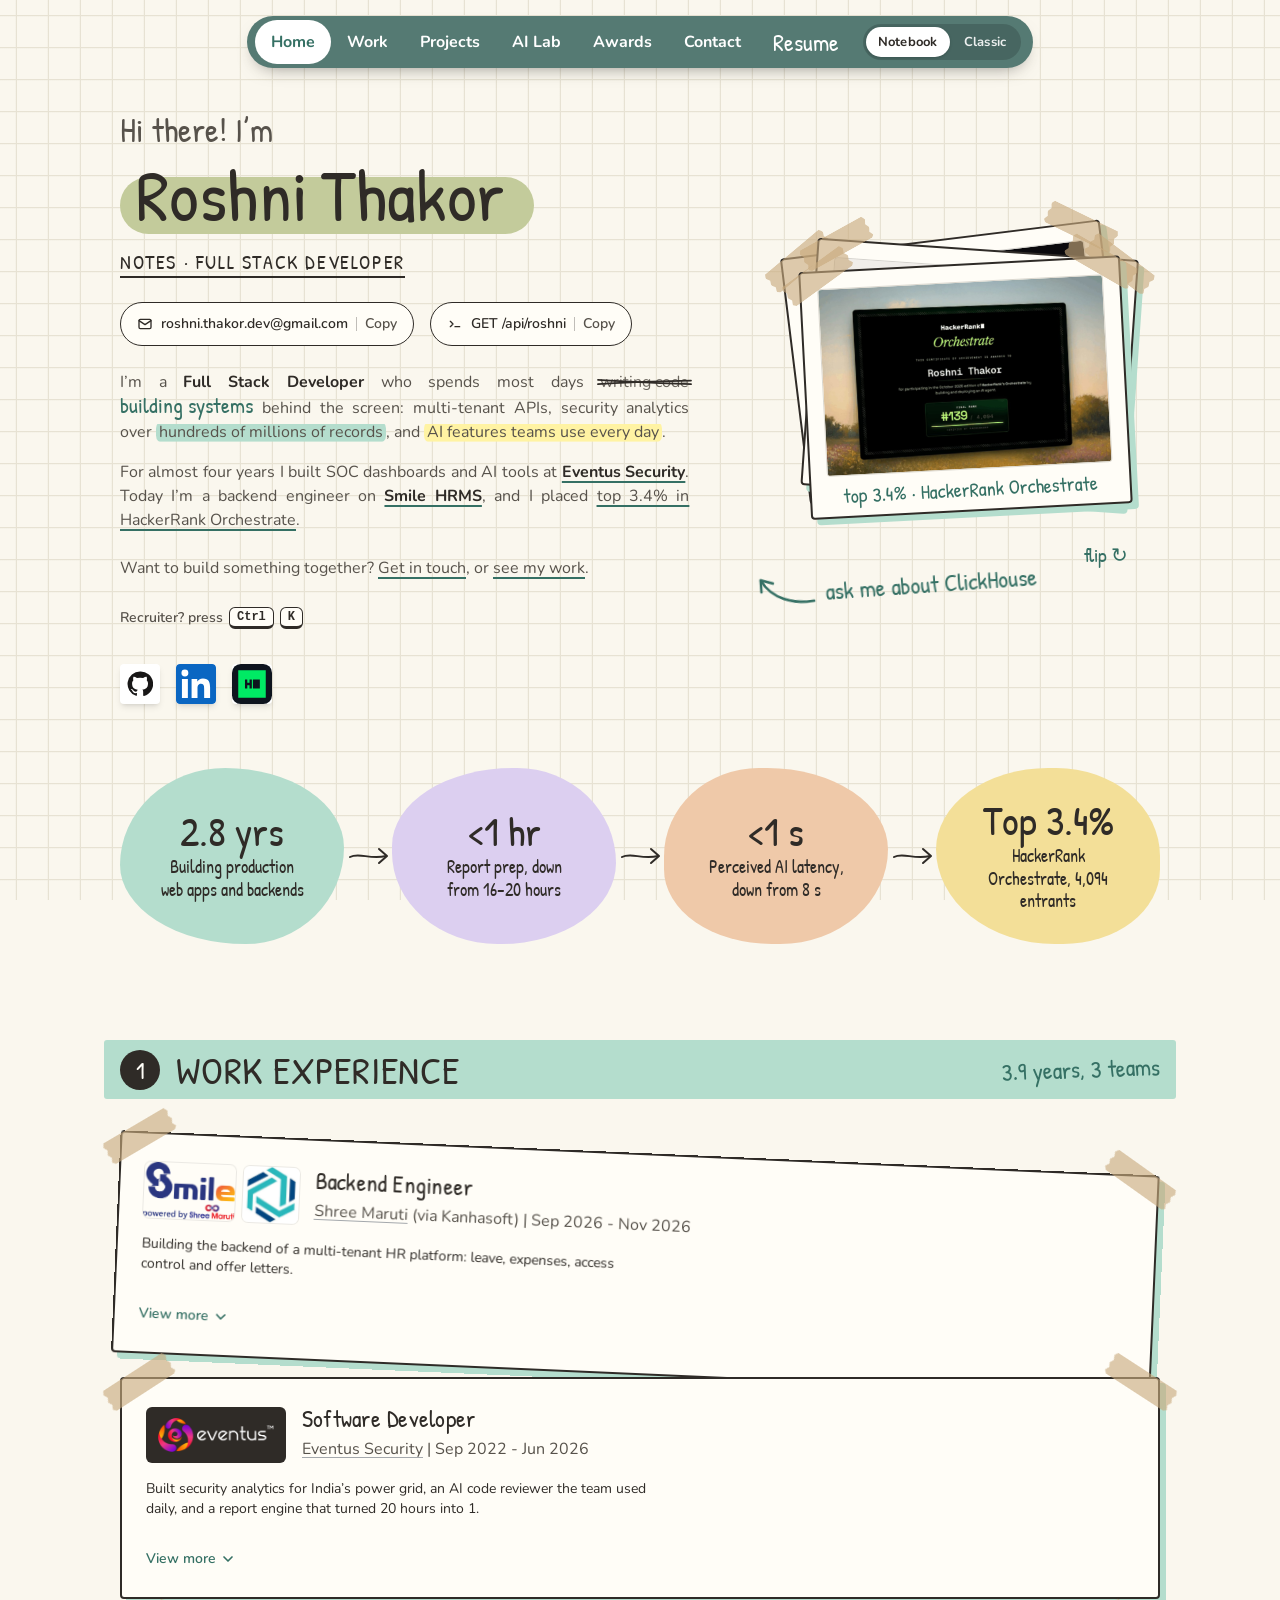
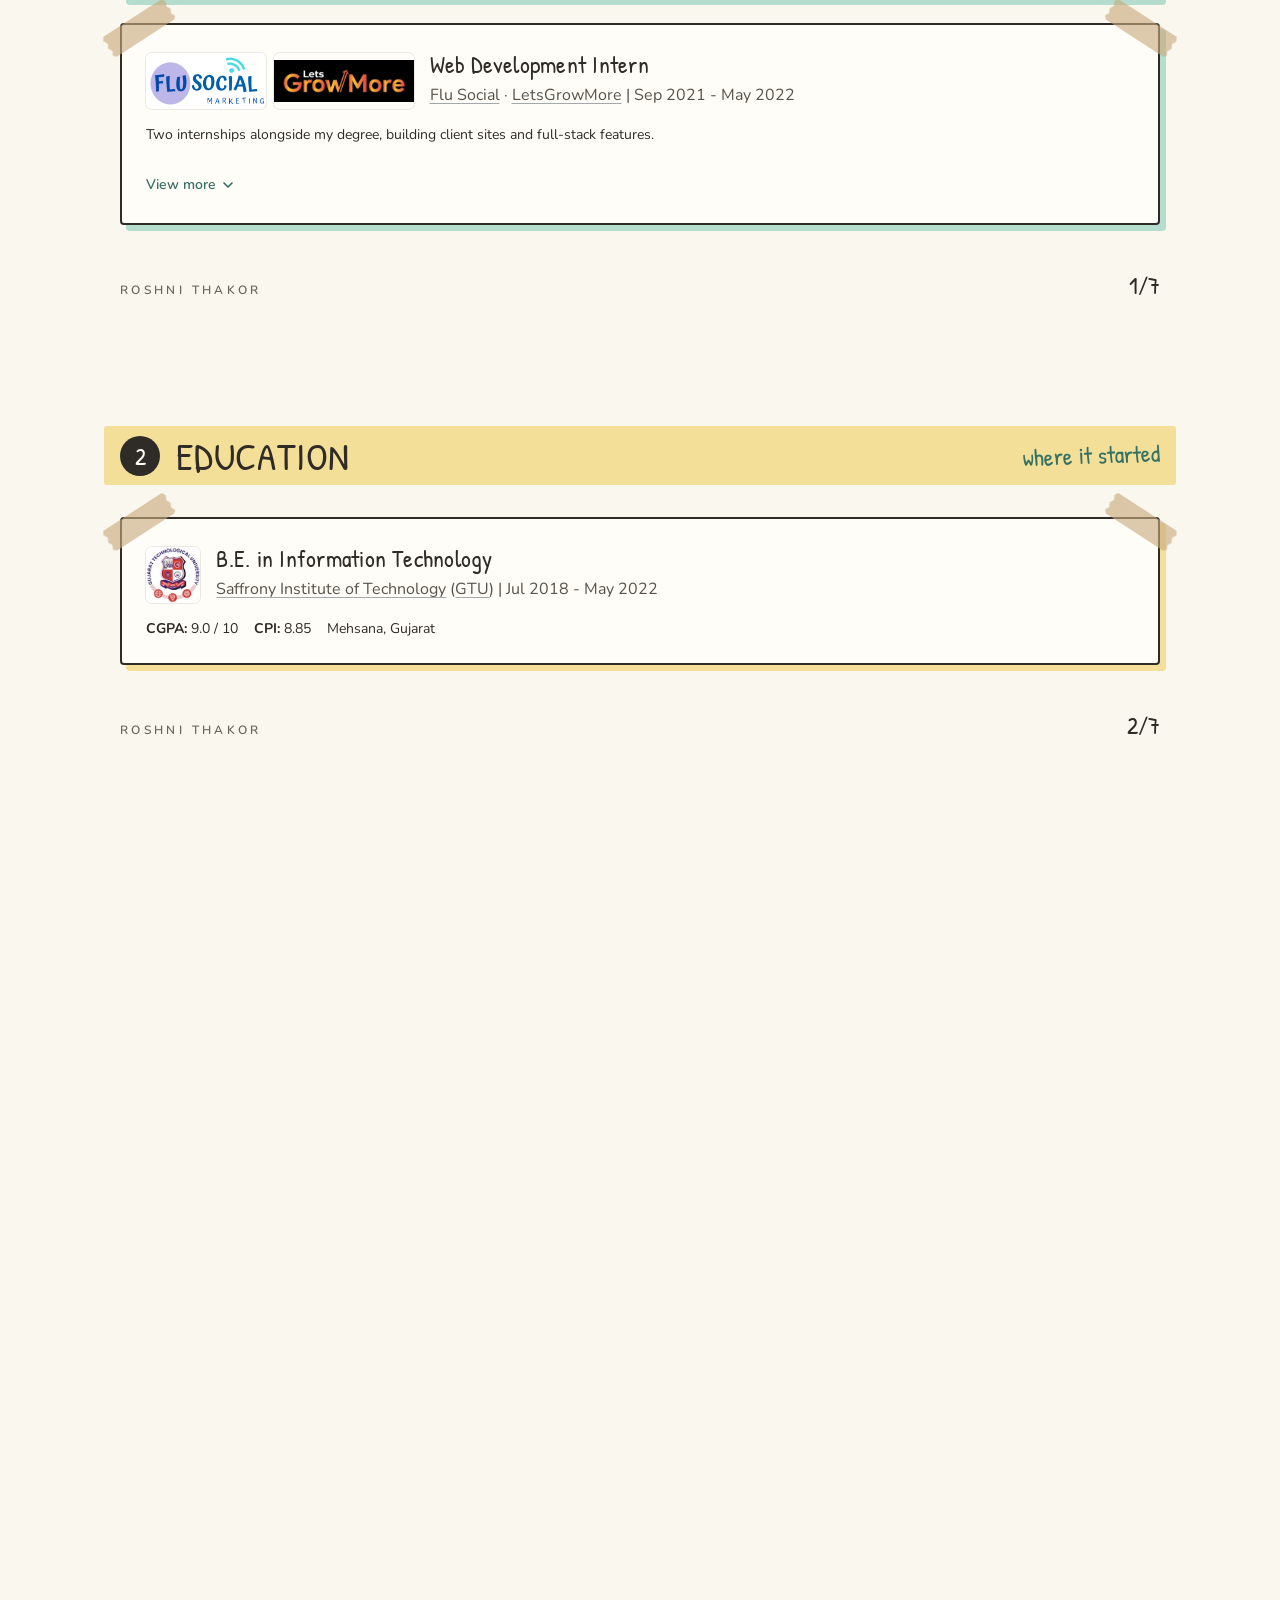
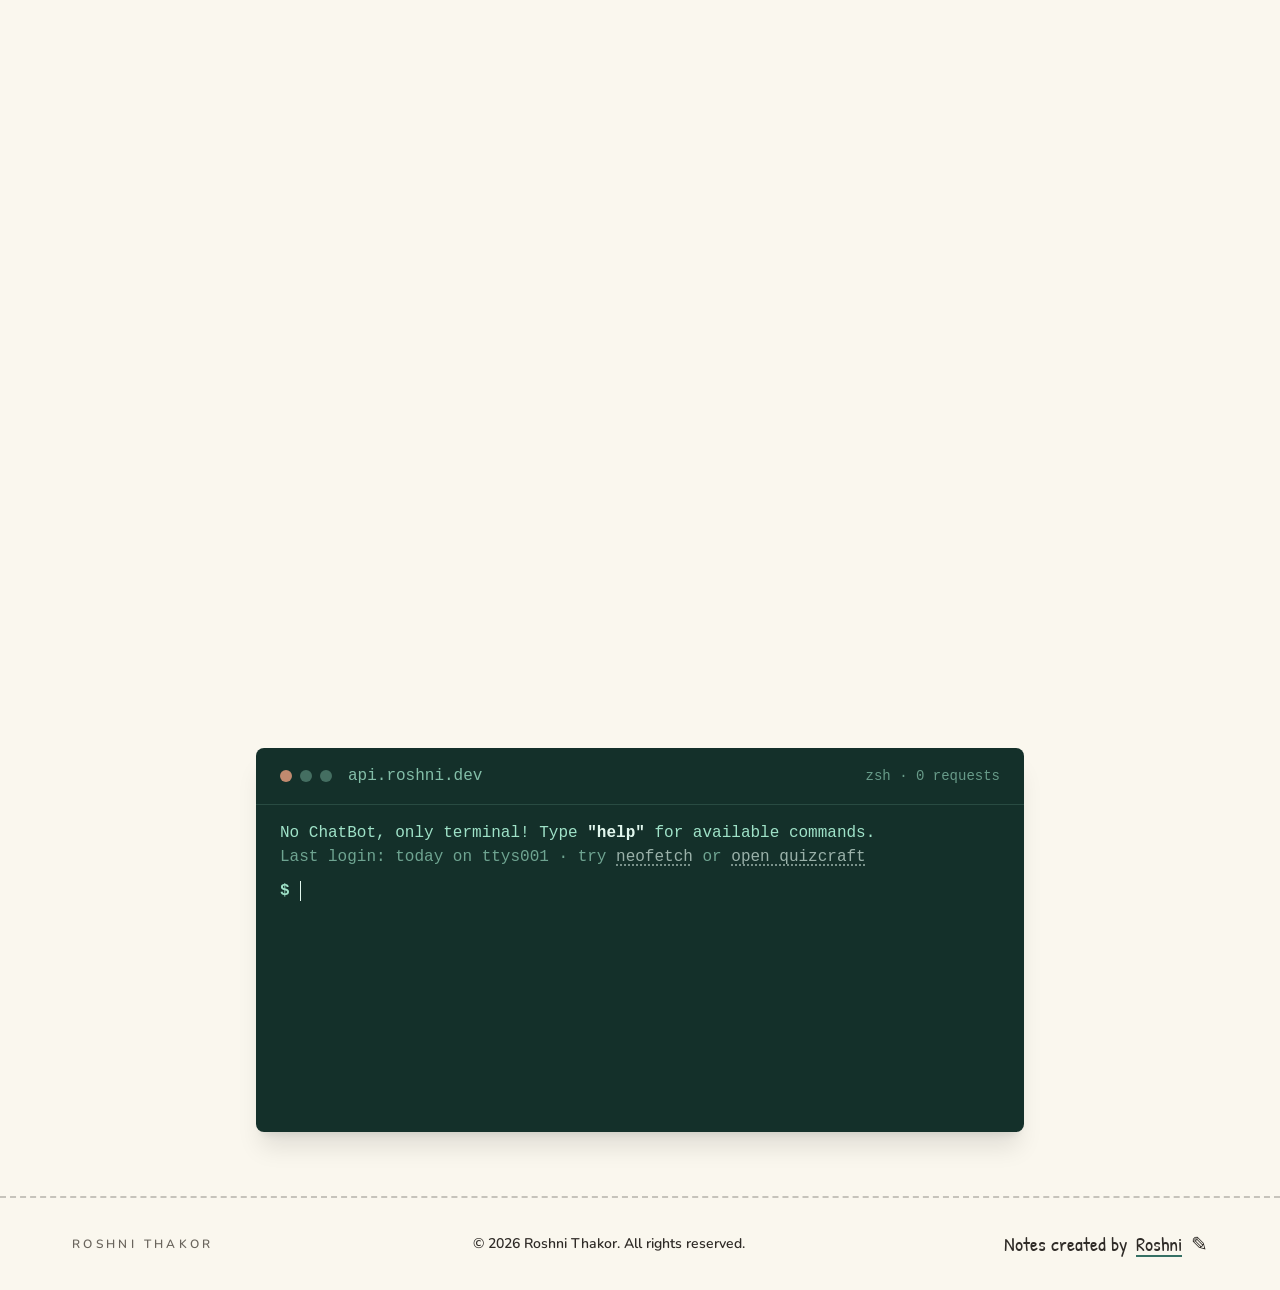
==== commit 68b645f1: "Site build from portfolio-v3 f247d9a" ====
--- a/index.html
+++ b/index.html
@@ -1,6 +1,6 @@
-<!DOCTYPE html><!--_mZUKKXF0QMrouKHl0tgx--><html lang="en" data-theme="notebook" class="__variable_412264 __variable_225029 __variable_89fb4a __variable_fe9715"><head><meta charSet="utf-8"/><meta name="viewport" content="width=device-width, initial-scale=1"/><link rel="preload" href="/_next/static/media/5cc7ff84a6a272e2-s.p.woff2" as="font" crossorigin="" type="font/woff2"/><link rel="preload" href="/_next/static/media/c7f01246776257f7-s.p.woff2" as="font" crossorigin="" type="font/woff2"/><link rel="preload" as="image" href="/work/orchestrate-oct-2026.jpg"/><link rel="preload" as="image" href="/logos/groq.svg"/><link rel="preload" as="image" href="/logos/google-antigravity.png"/><link rel="stylesheet" href="/_next/static/css/2dbae114dafe2164.css" data-precedence="next"/><link rel="preload" as="script" fetchPriority="low" href="/_next/static/chunks/webpack-10edbc081e3583e4.js"/><script src="/_next/static/chunks/a6811722-5bc88f241434c1b1.js" async=""></script><script src="/_next/static/chunks/85-4556bd218a422ce7.js" async=""></script><script src="/_next/static/chunks/main-app-29522afbad5a5e3a.js" async=""></script><script src="/_next/static/chunks/995-67cd34b9e1ed9bf8.js" async=""></script><script src="/_next/static/chunks/app/layout-0ed8821325373b1e.js" async=""></script><script src="/_next/static/chunks/app/page-deef2147c14a7934.js" async=""></script><meta name="next-size-adjust" content=""/><meta name="theme-color" content="#557a73"/><title>Roshni Thakor - Full Stack Developer</title><meta name="description" content="Full stack developer (NestJS, Next.js, TypeScript) building multi-tenant APIs, security analytics and AI features."/><meta property="og:title" content="Roshni Thakor - Full Stack Developer"/><meta property="og:description" content="Full stack developer (NestJS, Next.js, TypeScript) building multi-tenant APIs, security analytics and AI features."/><meta property="og:url" content="https://roshnithakor07.github.io"/><meta property="og:type" content="website"/><meta name="twitter:card" content="summary"/><meta name="twitter:title" content="Roshni Thakor - Full Stack Developer"/><meta name="twitter:description" content="Full stack developer (NestJS, Next.js, TypeScript) building multi-tenant APIs, security analytics and AI features."/><link rel="icon" href="/icon.svg?875dbe81e6b1041b" type="image/svg+xml" sizes="any"/><link rel="apple-touch-icon" href="/apple-icon.png?69e71708cb1994fe" type="image/png" sizes="180x180"/><link id="theme-notebook" rel="stylesheet" href="/themes/notebook.css?v=mwyr2leh" media="all"/><link id="theme-classic" rel="stylesheet" href="/themes/classic.css?v=mwyr2leh" media="not all"/><script>(function(){try{var t=localStorage.getItem("rt-theme");if(["notebook","classic"].indexOf(t)<0)t="notebook";document.documentElement.setAttribute('data-theme',t);["notebook","classic"].forEach(function(n){var l=document.getElementById('theme-'+n);if(l)l.media=n===t?'all':'not all';});}catch(e){}})();</script><script src="/_next/static/chunks/polyfills-42372ed130431b0a.js" noModule=""></script></head><body><div hidden=""><!--$--><!--/$--></div><header class="nav  "><div id="progress" class="progress"></div><nav class="nav-pill" aria-label="Main"><button class="nav-toggle" aria-label="Menu" aria-expanded="false"><span></span><span></span><span></span></button><div class="nav-links"><a href="#top" class="nav-link is-active">Home</a><a href="#work" class="nav-link ">Work</a><a href="#projects" class="nav-link ">Projects</a><a href="#ai" class="nav-link ">AI Lab</a><a href="#awards" class="nav-link ">Awards</a><a href="#contact" class="nav-link ">Contact</a><a href="/Roshni_Thakor_Software_Developer.pdf" target="_blank" rel="noreferrer" class="nav-link nav-hand">Resume</a><button type="button" class="theme-switch" aria-label="Design: Notebook. Switch to Classic" title="Switch to the classic design"><span class="theme-opt is-on" aria-hidden="true">Notebook</span><span class="theme-opt " aria-hidden="true">Classic</span></button></div></nav></header><div class="cord  " style="--p:0"><span class="cord-string" aria-hidden="true"></span><button type="button" class="cord-tag" aria-label="Back to top" tabindex="-1"><span class="cord-hole" aria-hidden="true"></span><svg viewBox="0 0 24 24" aria-hidden="true"><path d="M12 19V5M5.5 11.5 12 5l6.5 6.5"></path></svg><span class="cord-label" aria-hidden="true">top</span></button></div><main><section id="top" class="section hero"><div class="container hero-grid"><div class="hero-copy"><h1 class="h1"><span class="h1-small">Hi there! I’m</span><span class="h1-name"><span class="word" style="--d:150ms"><span>Roshni</span></span><span class="word" style="--d:270ms"><span>Thakor</span></span></span><span class="h1-sub">Notes · Full Stack Developer</span></h1><div class="chip-row fade-in"><button class="chip-copy" aria-label="Copy roshni.thakor.dev@gmail.com"><svg viewBox="0 0 24 24" aria-hidden="true"><rect x="3" y="5" width="18" height="14" rx="2"></rect><path d="m3 7 9 6 9-6"></path></svg><span>roshni.thakor.dev@gmail.com</span><span class="chip-copy-state">Copy</span></button><button class="chip-copy" aria-label="Copy GET /api/roshni"><svg viewBox="0 0 24 24" aria-hidden="true"><path d="m5 8 4 4-4 4M12 16h7"></path></svg><span>GET /api/roshni</span><span class="chip-copy-state">Copy</span></button></div><div class="hero-text fade-in"><p>I’m a <strong>Full Stack Developer</strong> who spends most days<!-- --> <span class="strike"><del>writing code</del><svg viewBox="0 0 100 20" preserveAspectRatio="none" aria-hidden="true"><path class="pen-draw" style="animation-delay:1s" pathLength="1" d="M0 13 Q50 9 100 8"></path><path class="pen-draw" style="animation-delay:1.2s" pathLength="1" d="M100 13 Q50 11 0 7"></path></svg></span> <span class="hand-inline pen-write" style="animation-delay:1.45s">building systems</span> behind the screen: multi-tenant APIs, security analytics over<!-- --> <mark class="hl">hundreds of millions of records</mark>, and <mark class="hl hl-lemon">AI features teams use every day</mark>.</p><p>For almost four years I built SOC dashboards and AI tools at <a href="https://eventussecurity.com/" class="link" target="_blank" rel="noreferrer"><strong>Eventus Security</strong></a>. Today I’m a backend engineer on <a href="https://shreemaruti.com/" class="link" target="_blank" rel="noreferrer"><strong>Smile HRMS</strong></a>, and I placed <a href="https://www.hackerrank.com/contests/hackerrank-orchestrate-october26/challenges/ghost-data-still-exists/leaderboard?username=roshnithakor07" class="link" target="_blank" rel="noreferrer">top 3.4% in HackerRank Orchestrate</a>.</p></div><p class="hero-cta fade-in">Want to build something together? <a href="#contact" class="link">Get in touch</a>, or <a href="#work" class="link">see my work</a>.</p><div class="hero-rec fade-in"><button type="button" class="rec-key" aria-haspopup="dialog">Recruiter? <!-- -->press <kbd>Ctrl</kbd> <kbd>K</kbd></button></div><div class="hero-socials fade-in"><a href="https://github.com/roshnithakor07" class="social-tile" target="_blank" rel="noreferrer" aria-label="GitHub"><svg class="logo-svg" width="26" height="26" viewBox="0 0 24 24" role="img" aria-label="GitHub"><title>GitHub</title><path d="M12 .5a11.5 11.5 0 0 0-3.64 22.41c.58.1.79-.25.79-.56v-2c-3.2.7-3.88-1.37-3.88-1.37-.53-1.33-1.28-1.69-1.28-1.69-1.05-.71.08-.7.08-.7 1.16.08 1.77 1.19 1.77 1.19 1.03 1.76 2.7 1.25 3.36.96.1-.75.4-1.25.73-1.54-2.55-.29-5.24-1.28-5.24-5.68 0-1.26.45-2.28 1.19-3.09-.12-.29-.52-1.46.11-3.05 0 0 .97-.31 3.17 1.18a11 11 0 0 1 5.77 0c2.2-1.49 3.17-1.18 3.17-1.18.63 1.59.23 2.76.11 3.05.74.81 1.19 1.83 1.19 3.09 0 4.41-2.7 5.38-5.26 5.67.41.36.78 1.06.78 2.14v3.17c0 .31.21.67.8.56A11.5 11.5 0 0 0 12 .5Z" fill="#181717"></path></svg></a><a href="https://linkedin.com/in/roshnithakor07" class="social-tile" target="_blank" rel="noreferrer" aria-label="LinkedIn"><svg class="logo-svg" width="40" height="40" viewBox="0 0 24 24" role="img" aria-label="LinkedIn"><title>LinkedIn</title><path d="M20.45 20.45h-3.56v-5.57c0-1.33-.02-3.04-1.85-3.04-1.85 0-2.14 1.45-2.14 2.94v5.67H9.35V9h3.41v1.56h.05c.48-.9 1.64-1.85 3.37-1.85 3.6 0 4.27 2.37 4.27 5.46v6.28ZM5.34 7.43a2.06 2.06 0 1 1 0-4.13 2.06 2.06 0 0 1 0 4.13ZM7.12 20.45H3.56V9h3.56v11.45ZM22.22 0H1.77C.79 0 0 .77 0 1.73v20.54C0 23.23.79 24 1.77 24h20.45c.98 0 1.78-.77 1.78-1.73V1.73C24 .77 23.2 0 22.22 0Z" fill="#0A66C2"></path></svg></a><a href="https://www.hackerrank.com/profile/roshnithakor07" class="social-tile" target="_blank" rel="noreferrer" aria-label="HackerRank"><svg class="logo-svg" width="40" height="40" viewBox="0 0 32 32" role="img" aria-label="HackerRank"><title>HackerRank</title><rect width="32" height="32" rx="7" fill="#0E141E"></rect><path d="M0 0v24h24V0zm9.95 8.002h1.805c.061 0 .111.05.111.111v7.767c0 .061-.05.111-.11.111H9.95c-.061 0-.111-.05-.111-.11v-2.87H7.894v2.87c0 .06-.05.11-.11.11H5.976a.11.11 0 01-.11-.11V8.112c0-.06.05-.11.11-.11h1.806c.061 0 .11.05.11.11v2.869H9.84v-2.87c0-.06.05-.11.11-.11zm2.999 0h5.778c.061 0 .111.05.111.11v7.767a.11.11 0 01-.11.112h-5.78a.11.11 0 01-.11-.11V8.111c0-.06.05-.11.11-.11z" fill="#00EA64" transform="translate(5 5) scale(0.9167)"></path></svg></a></div></div><div class="hero-art"><div class="deck"><div class="deck-stack"><figure class="card pinned deck-card pos-0 " aria-hidden="false"><img src="/work/orchestrate-oct-2026.jpg" alt="HackerRank Orchestrate certificate, October 2026: rank 139 of 4,094" width="1200" height="750" loading="eager"/><figcaption class="deck-caption">top 3.4% · HackerRank Orchestrate</figcaption></figure><figure class="card pinned deck-card pos-1 " aria-hidden="true"><img src="/work/quizcraft.jpg" alt="QuizCraft, an AI quiz generator" width="1200" height="750" loading="lazy"/><figcaption class="deck-caption">QuizCraft · live on Vercel</figcaption></figure><figure class="card pinned deck-card pos-2 " aria-hidden="true"><img src="/work/complexityiq.jpg" alt="ComplexityIQ, a Big-O analyser" width="1200" height="750" loading="lazy"/><figcaption class="deck-caption">ComplexityIQ · Big-O analyser</figcaption></figure></div><button type="button" class="deck-next" aria-label="Show next highlight (1 of 3)"><span class="deck-dots" aria-hidden="true"><i class="is-on"></i><i class=""></i><i class=""></i></span><span class="deck-label"><span class="only-touch">tap to </span>flip</span> <span class="deck-icon" aria-hidden="true">↻</span></button></div><p class="hand-note hand-badge"><svg viewBox="0 0 64 40" class="hand-arrow" aria-hidden="true"><path class="pen-draw" style="animation-delay:2.1s;animation-duration:0.3s" pathLength="1" d="M60 6C40 4 18 10 8 30"></path><path class="pen-draw" style="animation-delay:2.4s;animation-duration:0.12s" pathLength="1" d="M8 18 L8 30 L20 26"></path></svg><span class="pen-write" style="animation-delay:2.5s">ask me about ClickHouse</span></p></div></div><div class="container"><dl class="figures"><div class="card figure tilt" style="--d:0ms"><dd class="figure-value"><span>0.0<!-- --> yrs</span></dd><dt class="figure-label">Building production web apps and backends</dt></div><div class="card figure tilt" style="--d:80ms"><dd class="figure-value"><span>&lt;<!-- -->0<!-- --> hr</span></dd><dt class="figure-label">Report prep, down from 16–20 hours</dt></div><div class="card figure tilt" style="--d:160ms"><dd class="figure-value"><span>&lt;<!-- -->0<!-- --> s</span></dd><dt class="figure-label">Perceived AI latency, down from 8 s</dt></div><div class="card figure tilt" style="--d:240ms"><dd class="figure-value"><span>Top <!-- -->0.0<!-- -->%</span></dd><dt class="figure-label">HackerRank Orchestrate, 4,094 entrants</dt></div></dl></div></section><div class="timeline-wrap"><div class="tl-track" aria-hidden="true"><div class="tl-line"></div></div><section id="work" class="section split tone-mint"><div class="container split-grid"><header class="split-aside band"><span class="timeline-dot" aria-hidden="true"></span><span class="band-num" aria-hidden="true">1</span><h2 class="h2">Work Experience</h2><p class="hand-note">3.9 years, 3 teams</p></header><div class="split-body"><article class="card pinned swing job "><header class="job-head"><div class="job-logos"><img src="/logos/smile-shree-maruti.png" alt="Smile HRMS, powered by Shree Maruti" loading="lazy" class="job-logo  is-wide"/><img src="/logos/kanhasoft.png" alt="Kanhasoft" loading="lazy" class="job-logo  "/></div><div class="job-title"><h3 class="h3">Backend Engineer</h3><p class="job-meta"><a class="co-link" href="https://shreemaruti.com/" target="_blank" rel="noreferrer">Shree Maruti</a> (<!-- -->via Kanhasoft<!-- -->)<!-- --> | <!-- -->Sep 2026 - Nov 2026</p></div></header><p class="job-summary">Building the backend of a multi-tenant HR platform: leave, expenses, access control and offer letters.</p><div class="job-more" id="job-more-0" inert=""><div class="job-more-inner"><span class="job-fold" aria-hidden="true"></span><p class="eyebrow job-reveal" style="--n:0">Smile HRMS</p><ul class="job-points"><li class="job-reveal" style="--n:1">Shipped the Leave Management module end to end: policies, balances and approval workflows with multi-organization data isolation.</li><li class="job-reveal" style="--n:2">Built Expenses with S3 signed-URL receipts, currency-locked exchange rates and versioned policy documents.</li><li class="job-reveal" style="--n:3">Implemented JWT auth and permission-code RBAC with org-scoped access, backed by 242+ unit tests.</li></ul><ul class="tags job-reveal" style="--n:4"><li class="tag" style="--n:0"><svg class="logo-svg" width="16" height="16" viewBox="0 0 24 24" role="img" aria-label="NestJS"><title>NestJS</title><path d="M14.131.047c-.173 0-.334.037-.483.087.316.21.49.49.576.806.007.043.019.074.025.117a.681.681 0 0 1 .013.112c.024.545-.143.614-.26.936-.18.415-.13.861.086 1.22a.74.74 0 0 0 .074.137c-.235-1.568 1.073-1.803 1.314-2.293.019-.428-.334-.713-.613-.911a1.37 1.37 0 0 0-.732-.21zM16.102.4c-.024.143-.006.106-.012.18-.006.05-.006.112-.012.161-.013.05-.025.1-.044.149-.012.05-.03.1-.05.149l-.067.142c-.02.025-.031.05-.05.075l-.037.055a2.152 2.152 0 0 1-.093.124c-.037.038-.068.081-.112.112v.006c-.037.031-.074.068-.118.1-.13.099-.278.173-.415.266-.043.03-.087.056-.124.093a.906.906 0 0 0-.118.099c-.043.037-.074.074-.111.118-.031.037-.068.08-.093.124a1.582 1.582 0 0 0-.087.13c-.025.05-.043.093-.068.142-.019.05-.037.093-.05.143a2.007 2.007 0 0 0-.043.155c-.006.025-.006.056-.012.08-.007.025-.007.05-.013.075 0 .05-.006.105-.006.155 0 .037 0 .074.006.111 0 .05.006.1.019.155.006.05.018.1.03.15.02.049.032.098.05.148.013.03.031.062.044.087l-1.426-.552c-.241-.068-.477-.13-.719-.186l-.39-.093c-.372-.074-.75-.13-1.128-.167-.013 0-.019-.006-.031-.006A11.082 11.082 0 0 0 8.9 2.855c-.378.025-.756.074-1.134.136a12.45 12.45 0 0 0-.837.174l-.279.074c-.092.037-.18.08-.266.118l-.205.093c-.012.006-.024.006-.03.012-.063.031-.118.056-.174.087a2.738 2.738 0 0 0-.236.118c-.043.018-.086.043-.124.062a.559.559 0 0 1-.055.03c-.056.032-.112.063-.162.094a1.56 1.56 0 0 0-.148.093c-.044.03-.087.055-.124.086-.006.007-.013.007-.019.013-.037.025-.08.056-.118.087l-.012.012-.093.074c-.012.007-.025.019-.037.025-.031.025-.062.056-.093.08-.006.013-.019.02-.025.025-.037.038-.074.069-.111.106-.007 0-.007.006-.013.012a1.742 1.742 0 0 0-.111.106c-.007.006-.007.012-.013.012a1.454 1.454 0 0 0-.093.1c-.012.012-.03.024-.043.036a1.374 1.374 0 0 1-.106.112c-.006.012-.018.019-.024.03-.05.05-.093.1-.143.15l-.018.018c-.1.106-.205.211-.317.304-.111.1-.229.192-.347.273a3.777 3.777 0 0 1-.762.421c-.13.056-.267.106-.403.149-.26.056-.527.161-.756.18-.05 0-.105.012-.155.018l-.155.037-.149.056c-.05.019-.099.044-.148.068-.044.031-.093.056-.137.087a1.011 1.011 0 0 0-.124.106c-.043.03-.087.074-.124.111-.037.043-.074.08-.105.124-.031.05-.068.093-.093.143a1.092 1.092 0 0 0-.087.142c-.025.056-.05.106-.068.161-.019.05-.037.106-.056.161-.012.05-.025.1-.03.15 0 .005-.007.012-.007.018-.012.056-.012.13-.019.167C.006 7.95 0 7.986 0 8.03a.657.657 0 0 0 .074.31v.006c.019.037.044.075.069.112.024.037.05.074.08.111.031.031.068.069.106.1a.906.906 0 0 0 .117.099c.149.13.186.173.378.272.031.019.062.031.1.05.006 0 .012.006.018.006 0 .013 0 .019.006.031a1.272 1.272 0 0 0 .08.298c.02.037.032.074.05.111.007.013.013.025.02.031.024.05.049.093.073.137l.093.13c.031.037.069.08.106.118.037.037.074.068.118.105 0 0 .006.006.012.006.037.031.074.062.112.087a.986.986 0 0 0 .136.08c.043.025.093.05.142.069a.73.73 0 0 0 .124.043c.007.006.013.006.025.012.025.007.056.013.08.019-.018.335-.024.65.026.762.055.124.328-.254.6-.688-.036.428-.061.93 0 1.079.069.155.44-.329.763-.862 4.395-1.016 8.405 2.02 8.826 6.31-.08-.67-.905-1.041-1.283-.948-.186.458-.502 1.047-1.01 1.413.043-.41.025-.83-.062-1.24a4.009 4.009 0 0 1-.769 1.562c-.588.043-1.177-.242-1.487-.67-.025-.018-.031-.055-.05-.08-.018-.043-.037-.087-.05-.13a.515.515 0 0 1-.037-.13c-.006-.044-.006-.087-.006-.137v-.093a.992.992 0 0 1 .031-.13c.013-.043.025-.086.044-.13.024-.043.043-.087.074-.13.105-.298.105-.54-.087-.682a.706.706 0 0 0-.118-.062c-.024-.006-.055-.018-.08-.025l-.05-.018a.847.847 0 0 0-.13-.031.472.472 0 0 0-.13-.019 1.01 1.01 0 0 0-.136-.012c-.031 0-.062.006-.093.006a.484.484 0 0 0-.137.019c-.043.006-.086.012-.13.024a1.068 1.068 0 0 0-.13.044c-.043.018-.08.037-.124.056-.037.018-.074.043-.118.062-1.444.942-.582 3.148.403 3.787-.372.068-.75.148-.855.229l-.013.012c.267.161.546.298.837.416.397.13.818.247 1.004.297v.006a5.996 5.996 0 0 0 1.562.112c2.746-.192 4.996-2.281 5.405-5.033l.037.161c.019.112.043.23.056.347v.006c.012.056.018.112.025.162v.024c.006.056.012.112.012.162.006.068.012.136.012.204v.1c0 .03.007.067.007.098 0 .038-.007.075-.007.112v.087c0 .043-.006.08-.006.124 0 .025 0 .05-.006.08 0 .044-.006.087-.006.137-.006.018-.006.037-.006.055l-.02.143c0 .019 0 .037-.005.056-.007.062-.019.118-.025.18v.012l-.037.174v.018l-.037.167c0 .007-.007.02-.007.025a1.663 1.663 0 0 1-.043.168v.018c-.019.062-.037.118-.05.174-.006.006-.006.012-.006.012l-.056.186c-.024.062-.043.118-.068.18-.025.062-.043.124-.068.18-.025.062-.05.117-.074.18h-.007c-.024.055-.05.117-.08.173a.302.302 0 0 1-.019.043c-.006.006-.006.013-.012.019a5.867 5.867 0 0 1-1.742 2.082c-.05.031-.099.069-.149.106-.012.012-.03.018-.043.03a2.603 2.603 0 0 1-.136.094l.018.037h.007l.26-.037h.006c.161-.025.322-.056.483-.087.044-.006.093-.019.137-.031l.087-.019c.043-.006.086-.018.13-.024.037-.013.074-.02.111-.031.62-.15 1.221-.354 1.798-.595a9.926 9.926 0 0 1-3.85 3.142c.714-.05 1.426-.167 2.114-.366a9.903 9.903 0 0 0 5.857-4.68 9.893 9.893 0 0 1-1.667 3.986 9.758 9.758 0 0 0 1.655-1.376 9.824 9.824 0 0 0 2.61-5.268c.21.98.272 1.99.18 2.987 4.474-6.241.371-12.712-1.346-14.416-.006-.013-.012-.019-.012-.031-.006.006-.006.006-.006.012 0-.006 0-.006-.007-.012 0 .074-.006.148-.012.223a8.34 8.34 0 0 1-.062.415c-.03.136-.068.273-.105.41-.044.13-.093.266-.15.396a5.322 5.322 0 0 1-.185.378 4.735 4.735 0 0 1-.477.688c-.093.111-.192.21-.292.31a3.994 3.994 0 0 1-.18.155l-.142.124a3.459 3.459 0 0 1-.347.241 4.295 4.295 0 0 1-.366.211c-.13.062-.26.118-.39.174a4.364 4.364 0 0 1-.818.223c-.143.025-.285.037-.422.05a4.914 4.914 0 0 1-.297.012 4.66 4.66 0 0 1-.422-.025 3.137 3.137 0 0 1-.421-.062 3.136 3.136 0 0 1-.415-.105h-.007c.137-.013.273-.025.41-.05a4.493 4.493 0 0 0 .818-.223c.136-.05.266-.112.39-.174.13-.062.248-.13.372-.204.118-.08.235-.161.347-.248.112-.087.217-.18.316-.279.105-.093.198-.198.291-.304.093-.111.18-.223.26-.334.013-.019.026-.044.038-.062.062-.1.124-.199.18-.298a4.272 4.272 0 0 0 .334-.775c.044-.13.075-.266.106-.403.025-.142.05-.278.062-.415.012-.142.025-.285.025-.421 0-.1-.007-.199-.013-.298a6.726 6.726 0 0 0-.05-.415 4.493 4.493 0 0 0-.092-.415c-.044-.13-.087-.267-.137-.397-.05-.13-.111-.26-.173-.384-.069-.124-.137-.248-.211-.366a6.843 6.843 0 0 0-.248-.34c-.093-.106-.186-.212-.285-.317a3.878 3.878 0 0 0-.161-.155c-.28-.217-.57-.421-.862-.607a1.154 1.154 0 0 0-.124-.062 2.415 2.415 0 0 0-.589-.26Z" fill="#E0234E"></path></svg>NestJS</li><li class="tag" style="--n:1">Fastify</li><li class="tag" style="--n:2"><svg class="logo-svg" width="16" height="16" viewBox="0 0 24 24" role="img" aria-label="PostgreSQL"><title>PostgreSQL</title><path d="M23.5594 14.7228a.5269.5269 0 0 0-.0563-.1191c-.139-.2632-.4768-.3418-1.0074-.2321-1.6533.3411-2.2935.1312-2.5256-.0191 1.342-2.0482 2.445-4.522 3.0411-6.8297.2714-1.0507.7982-3.5237.1222-4.7316a1.5641 1.5641 0 0 0-.1509-.235C21.6931.9086 19.8007.0248 17.5099.0005c-1.4947-.0158-2.7705.3461-3.1161.4794a9.449 9.449 0 0 0-.5159-.0816 8.044 8.044 0 0 0-1.3114-.1278c-1.1822-.0184-2.2038.2642-3.0498.8406-.8573-.3211-4.7888-1.645-7.2219.0788C.9359 2.1526.3086 3.8733.4302 6.3043c.0409.818.5069 3.334 1.2423 5.7436.4598 1.5065.9387 2.7019 1.4334 3.582.553.9942 1.1259 1.5933 1.7143 1.7895.4474.1491 1.1327.1441 1.8581-.7279.8012-.9635 1.5903-1.8258 1.9446-2.2069.4351.2355.9064.3625 1.39.3772a.0569.0569 0 0 0 .0004.0041 11.0312 11.0312 0 0 0-.2472.3054c-.3389.4302-.4094.5197-1.5002.7443-.3102.064-1.1344.2339-1.1464.8115-.0025.1224.0329.2309.0919.3268.2269.4231.9216.6097 1.015.6331 1.3345.3335 2.5044.092 3.3714-.6787-.017 2.231.0775 4.4174.3454 5.0874.2212.5529.7618 1.9045 2.4692 1.9043.2505 0 .5263-.0291.8296-.0941 1.7819-.3821 2.5557-1.1696 2.855-2.9059.1503-.8707.4016-2.8753.5388-4.1012.0169-.0703.0357-.1207.057-.1362.0007-.0005.0697-.0471.4272.0307a.3673.3673 0 0 0 .0443.0068l.2539.0223.0149.001c.8468.0384 1.9114-.1426 2.5312-.4308.6438-.2988 1.8057-1.0323 1.5951-1.6698zM2.371 11.8765c-.7435-2.4358-1.1779-4.8851-1.2123-5.5719-.1086-2.1714.4171-3.6829 1.5623-4.4927 1.8367-1.2986 4.8398-.5408 6.108-.13-.0032.0032-.0066.0061-.0098.0094-2.0238 2.044-1.9758 5.536-1.9708 5.7495-.0002.0823.0066.1989.0162.3593.0348.5873.0996 1.6804-.0735 2.9184-.1609 1.1504.1937 2.2764.9728 3.0892.0806.0841.1648.1631.2518.2374-.3468.3714-1.1004 1.1926-1.9025 2.1576-.5677.6825-.9597.5517-1.0886.5087-.3919-.1307-.813-.5871-1.2381-1.3223-.4796-.839-.9635-2.0317-1.4155-3.5126zm6.0072 5.0871c-.1711-.0428-.3271-.1132-.4322-.1772.0889-.0394.2374-.0902.4833-.1409 1.2833-.2641 1.4815-.4506 1.9143-1.0002.0992-.126.2116-.2687.3673-.4426a.3549.3549 0 0 0 .0737-.1298c.1708-.1513.2724-.1099.4369-.0417.156.0646.3078.26.3695.4752.0291.1016.0619.2945-.0452.4444-.9043 1.2658-2.2216 1.2494-3.1676 1.0128zm2.094-3.988-.0525.141c-.133.3566-.2567.6881-.3334 1.003-.6674-.0021-1.3168-.2872-1.8105-.8024-.6279-.6551-.9131-1.5664-.7825-2.5004.1828-1.3079.1153-2.4468.079-3.0586-.005-.0857-.0095-.1607-.0122-.2199.2957-.2621 1.6659-.9962 2.6429-.7724.4459.1022.7176.4057.8305.928.5846 2.7038.0774 3.8307-.3302 4.7363-.084.1866-.1633.3629-.2311.5454zm7.3637 4.5725c-.0169.1768-.0358.376-.0618.5959l-.146.4383a.3547.3547 0 0 0-.0182.1077c-.0059.4747-.054.6489-.115.8693-.0634.2292-.1353.4891-.1794 1.0575-.11 1.4143-.8782 2.2267-2.4172 2.5565-1.5155.3251-1.7843-.4968-2.0212-1.2217a6.5824 6.5824 0 0 0-.0769-.2266c-.2154-.5858-.1911-1.4119-.1574-2.5551.0165-.5612-.0249-1.9013-.3302-2.6462.0044-.2932.0106-.5909.019-.8918a.3529.3529 0 0 0-.0153-.1126 1.4927 1.4927 0 0 0-.0439-.208c-.1226-.4283-.4213-.7866-.7797-.9351-.1424-.059-.4038-.1672-.7178-.0869.067-.276.1831-.5875.309-.9249l.0529-.142c.0595-.16.134-.3257.213-.5012.4265-.9476 1.0106-2.2453.3766-5.1772-.2374-1.0981-1.0304-1.6343-2.2324-1.5098-.7207.0746-1.3799.3654-1.7088.5321a5.6716 5.6716 0 0 0-.1958.1041c.0918-1.1064.4386-3.1741 1.7357-4.4823a4.0306 4.0306 0 0 1 .3033-.276.3532.3532 0 0 0 .1447-.0644c.7524-.5706 1.6945-.8506 2.802-.8325.4091.0067.8017.0339 1.1742.081 1.939.3544 3.2439 1.4468 4.0359 2.3827.8143.9623 1.2552 1.9315 1.4312 2.4543-1.3232-.1346-2.2234.1268-2.6797.779-.9926 1.4189.543 4.1729 1.2811 5.4964.1353.2426.2522.4522.2889.5413.2403.5825.5515.9713.7787 1.2552.0696.087.1372.1714.1885.245-.4008.1155-1.1208.3825-1.0552 1.717-.0123.1563-.0423.4469-.0834.8148-.0461.2077-.0702.4603-.0994.7662zm.8905-1.6211c-.0405-.8316.2691-.9185.5967-1.0105a2.8566 2.8566 0 0 0 .135-.0406 1.202 1.202 0 0 0 .1342.103c.5703.3765 1.5823.4213 3.0068.1344-.2016.1769-.5189.3994-.9533.6011-.4098.1903-1.0957.333-1.7473.3636-.7197.0336-1.0859-.0807-1.1721-.151zm.5695-9.2712c-.0059.3508-.0542.6692-.1054 1.0017-.055.3576-.112.7274-.1264 1.1762-.0142.4368.0404.8909.0932 1.3301.1066.887.216 1.8003-.2075 2.7014a3.5272 3.5272 0 0 1-.1876-.3856c-.0527-.1276-.1669-.3326-.3251-.6162-.6156-1.1041-2.0574-3.6896-1.3193-4.7446.3795-.5427 1.3408-.5661 2.1781-.463zm.2284 7.0137a12.3762 12.3762 0 0 0-.0853-.1074l-.0355-.0444c.7262-1.1995.5842-2.3862.4578-3.4385-.0519-.4318-.1009-.8396-.0885-1.2226.0129-.4061.0666-.7543.1185-1.0911.0639-.415.1288-.8443.1109-1.3505.0134-.0531.0188-.1158.0118-.1902-.0457-.4855-.5999-1.938-1.7294-3.253-.6076-.7073-1.4896-1.4972-2.6889-2.0395.5251-.1066 1.2328-.2035 2.0244-.1859 2.0515.0456 3.6746.8135 4.8242 2.2824a.908.908 0 0 1 .0667.1002c.7231 1.3556-.2762 6.2751-2.9867 10.5405zm-8.8166-6.1162c-.025.1794-.3089.4225-.6211.4225a.5821.5821 0 0 1-.0809-.0056c-.1873-.026-.3765-.144-.5059-.3156-.0458-.0605-.1203-.178-.1055-.2844.0055-.0401.0261-.0985.0925-.1488.1182-.0894.3518-.1226.6096-.0867.3163.0441.6426.1938.6113.4186zm7.9305-.4114c.0111.0792-.049.201-.1531.3102-.0683.0717-.212.1961-.4079.2232a.5456.5456 0 0 1-.075.0052c-.2935 0-.5414-.2344-.5607-.3717-.024-.1765.2641-.3106.5611-.352.297-.0414.6111.0088.6356.1851z" fill="#4169E1"></path></svg>PostgreSQL</li><li class="tag" style="--n:3"><svg class="logo-svg" width="16" height="16" viewBox="0 0 24 24" role="img" aria-label="TypeORM"><title>TypeORM</title><path d="M22.593 6.863c0 .9-.008 1.742.004 2.583.006.355.07.708.21 1.038.133.306.35.544.652.692.153.075.314.131.47.204a.134.13 0 0 1 .066.099q.008.58 0 1.16c0 .039-.052.097-.093.11a1.818 1.82 0 0 0-1.178 1.22c-.125.387-.137.785-.137 1.187q.002 2.24-.006 4.48c0 .466-.07.926-.225 1.363-.087.241-.226.463-.347.69-.016.031-.05.052-.08.073-.185.137-.365.287-.56.407-.169.103-.354.177-.535.255-.114.048-.236.082-.352.121q-.025.01-.05.014c-.23.028-.46.062-.689.083q-.418.033-.834.052c-.061.003-.123-.02-.183-.026-.104-.01-.13-.07-.128-.168a31.962 32 0 0 0 0-1.017c0-.104.027-.15.139-.141.117.007.24.012.354-.004q.332-.047.655-.125a2.996 3 0 0 0 .44-.153.94.94 0 0 0 .456-.409c.125-.208.185-.437.236-.676.057-.263.036-.52.04-.78.007-1.485 0-2.97.008-4.456q.003-.47.078-.935a2.148 2.15 0 0 1 1.09-1.585l.25-.143c.061-.037.054-.107-.016-.144a2.797 2.8 0 0 1-.815-.646 2.097 2.1 0 0 1-.39-.711c-.18-.551-.205-1.12-.202-1.694.002-1.446-.01-2.892 0-4.337a2.996 3 0 0 0-.072-.666c-.08-.37-.24-.712-.59-.909a2.298 2.3 0 0 0-.467-.177 2.996 3 0 0 0-.503-.11 3.995 4 0 0 0-.54-.025c-.113.001-.153-.03-.15-.147.006-.364.003-.728.001-1.092 0-.089.03-.122.117-.119.196.005.39-.007.584.004.272.016.545.035.815.073a3.096 3.1 0 0 1 1.598.714c.252.215.408.479.534.772.15.346.226.71.275 1.082.13.99.03 1.986.072 2.918ZM1.421 6.715c0-.581-.006-1.163.002-1.745.006-.382.009-.77.049-1.149.027-.263.11-.52.18-.778a1.798 1.8 0 0 1 .366-.723 2.466 2.4 0 0 1 .508-.449c.194-.127.416-.208.629-.305.17-.076.348-.108.53-.141A8.29 8.3 0 0 1 5.258 1.3c.09 0 .122.027.12.117q-.004.558 0 1.118c0 .091-.028.126-.123.122a1.598 1.6 0 0 0-.321.003 7.99 8 0 0 0-.704.127c-.15.035-.291.094-.434.148a.94.94 0 0 0-.46.406c-.123.208-.183.44-.238.68-.067.3.008.588.002.882-.02 1.329-.006 2.658-.01 3.99a9.988 10 0 0 1-.051 1.098c-.08.724-.385 1.328-1.024 1.727q-.173.103-.345.209c-.023.014-.051.049-.047.068a.14.14 0 0 0 .058.084 2.897 2.9 0 0 1 .843.678c.19.23.311.494.4.78.15.496.159 1.006.164 1.516.008 1.298.002 2.597.003 3.896 0 .144.015.288.013.431 0 .072-.025.143-.027.215q-.004.126.005.253c.003.052.02.104.029.156.043.301.137.583.336.817.131.153.303.252.494.321.201.072.41.1.616.149.246.058.485.044.73.054.065.003.09.03.09.093 0 .392.002.784-.005 1.176 0 .029-.053.081-.082.081-.252.005-.503.01-.754-.002a4.994 5 0 0 1-.678-.069c-.234-.044-.46-.122-.69-.186a2.148 2.15 0 0 1-.955-.572 1.898 1.9 0 0 1-.376-.54 4.195 4.2 0 0 1-.292-.87 4.994 5 0 0 1-.103-.964c-.015-1.423-.013-2.846-.023-4.268-.002-.322-.004-.645-.039-.964-.04-.36-.12-.712-.342-1.013a1.498 1.5 0 0 0-.624-.487c-.11-.048-.226-.083-.334-.137-.037-.02-.077-.075-.077-.115q-.006-.56-.003-1.118c0-.1.088-.118.155-.141.372-.13.676-.348.891-.684a2.048 2.05 0 0 0 .344-1.087c.022-.92.03-1.841.044-2.76h-.016Zm6.035.98v-3.11c0-.295.175-.472.472-.472h5.152c.296 0 .473.177.473.472v6.2c0 .32-.17.49-.488.49-1.708 0-3.412-.002-5.12.004-.287 0-.494-.197-.49-.493.006-1.03.002-2.06.002-3.091m.245.002v3.091c0 .208.035.242.24.242h5.119c.214 0 .246-.03.246-.244V4.603c0-.213-.033-.245-.244-.245H7.945c-.21 0-.242.033-.242.247zm-.245 8.39v-3.1c0-.298.173-.474.471-.474h5.152c.3 0 .473.177.473.48v6.184q0 .499-.496.499h-5.11c-.32 0-.488-.17-.488-.489zm.245.006v3.109c0 .189.039.228.227.228h5.142c.202 0 .236-.035.236-.239v-6.197c0-.197-.038-.234-.233-.234H7.941c-.205 0-.24.035-.24.243zm8.741-4.058q-.002 2.09.002 4.184c0 .11-.03.143-.14.142a96.883 97 0 0 0-1.752 0c-.104 0-.12-.04-.12-.13 0-.093.03-.12.12-.12.5.004 1 0 1.499.004.108 0 .148-.031.148-.145q-.003-3.934 0-7.868c0-.112-.036-.147-.147-.146-.5.005-.999 0-1.498.004-.1 0-.123-.034-.123-.128 0-.09.024-.122.119-.121q.888.005 1.776 0c.096 0 .117.033.117.122q-.002 2.101 0 4.202m-5.9-6.336q-1.024 0-2.047-.002c-.04 0-.109-.01-.113-.028-.012-.061-.004-.127 0-.191 0-.01.031-.02.052-.023q.04-.004.082-.002h4.046c.133 0 .194.088.137.208-.01.024-.066.036-.1.036q-.846.002-1.691.001zm.273 1.413c-.585 0-1.17-.004-1.758.003-.13 0-.118-.068-.123-.153-.007-.102.055-.097.123-.097h3.526c.068 0 .13-.004.123.097-.005.086.006.154-.123.153-.59-.008-1.178-.003-1.766-.003Zm.005 1.307c.59 0 1.178.002 1.767-.002.103 0 .118.041.12.13 0 .093-.03.12-.12.12a737.113 738 0 0 0-3.536 0c-.092 0-.121-.029-.12-.121 0-.09.02-.13.121-.13q.886.005 1.768.003m-.009 1.797c-.585 0-1.173-.002-1.759.002-.093 0-.12-.03-.12-.122 0-.093.023-.128.123-.126q1.764.006 3.528 0c.098 0 .123.03.123.125.002.1-.03.124-.127.123q-.884-.003-1.768-.002M8.564 8.664H8.53c-.16 0-.202-.034-.147-.187.045-.129.185-.035.28-.055.027-.004.087.033.092.06.03.172.017.181-.19.181Zm.003-1.799h.034c.166 0 .206.031.148.19-.047.13-.187.034-.284.052-.023.006-.08-.038-.084-.064-.024-.177-.02-.177.185-.177Zm.002 3.351h-.051q-.206.001-.138-.2c.006-.02.038-.04.06-.042.06-.006.118-.002.176-.002.133 0 .19.086.135.208-.006.018-.041.03-.066.034-.038.006-.078.002-.117.002Zm1.973 3.638q1.025.001 2.047-.002c.092 0 .12.027.12.12 0 .09-.017.13-.119.128a878.942 880 0 0 0-4.093 0c-.096 0-.126-.027-.126-.124s.03-.125.125-.125q1.025.004 2.046.003m.272 1.658c-.585 0-1.171-.004-1.758.003-.134 0-.113-.076-.119-.156-.007-.097.051-.094.12-.094h3.533c.075 0 .126.005.12.103-.007.081.006.15-.12.148-.592-.006-1.184-.002-1.776-.002Zm0 1.551q-.88-.002-1.758.002c-.1 0-.12-.037-.121-.129 0-.091.029-.12.12-.12q1.768.004 3.535 0c.09 0 .121.027.12.12 0 .089-.016.13-.12.128q-.887-.004-1.775-.002Zm.009 1.309q.883.002 1.767-.002c.096 0 .12.033.12.122-.002.086-.015.127-.116.126a742.107 743 0 0 0-3.545 0c-.092 0-.116-.033-.113-.118.001-.08.005-.131.11-.13q.889.004 1.778.002m-2.257-3.108h.025c.177 0 .2.013.157.185-.033.13-.161.042-.246.06-.043.008-.117.033-.127-.06-.02-.179-.016-.184.192-.184Zm-.003 1.554h.046c.14 0 .19.07.141.204-.006.019-.039.036-.062.038-.062.005-.124-.003-.187.003-.1.012-.132-.026-.133-.13-.003-.187.133-.087.195-.115m.002 1.798h-.051c-.135 0-.184-.067-.136-.202.006-.018.038-.038.062-.04.054-.006.11-.002.165-.002.145 0 .192.062.146.2-.006.02-.038.038-.06.042-.042.005-.085.001-.125.001Z" fill="#FE0803"></path></svg>TypeORM</li><li class="tag" style="--n:4"><svg class="logo-svg" width="16" height="16" viewBox="0 0 24 24" role="img" aria-label="AWS S3"><title>AWS S3</title><path d="M20.913 13.147l.12-.895c.947.576 1.258.922 1.354 1.071-.16.031-.562.046-1.474-.176zm-2.174 7.988a.547.547 0 0 0-.005.073c0 .084-.207.405-1.124.768a10.28 10.28 0 0 1-1.438.432c-1.405.325-3.128.504-4.853.504-4.612 0-7.412-1.184-7.412-1.704a.547.547 0 0 0-.005-.073L1.81 5.602c.135.078.28.154.432.227.042.02.086.038.128.057.134.062.272.122.417.18l.179.069c.154.058.314.114.478.168.043.013.084.029.13.043.207.065.423.127.646.187l.176.044c.175.044.353.087.534.127a23.414 23.414 0 0 0 .843.17l.121.023c.252.045.508.085.768.122.071.011.144.02.216.03.2.027.4.053.604.077l.24.027c.245.026.49.05.74.07l.081.009c.275.022.552.04.83.056l.233.012c.21.01.422.018.633.025a33.088 33.088 0 0 0 2.795-.026l.232-.011c.278-.016.555-.034.83-.056l.08-.008c.25-.02.497-.045.742-.072l.238-.026c.205-.024.408-.05.609-.077.07-.01.141-.019.211-.03.261-.037.519-.078.772-.122l.111-.02c.215-.04.427-.082.634-.125l.212-.047c.186-.041.368-.085.546-.13l.166-.042c.225-.06.444-.122.654-.189.04-.012.077-.026.115-.038a10.6 10.6 0 0 0 .493-.173c.058-.021.114-.044.17-.066.15-.06.293-.12.43-.185.038-.017.079-.034.116-.052.153-.073.3-.15.436-.228l-.976 7.245c-2.488-.78-5.805-2.292-7.311-3a1.09 1.09 0 0 0-1.088-1.085c-.6 0-1.088.489-1.088 1.088 0 .6.488 1.089 1.088 1.089.196 0 .378-.056.537-.148 1.72.812 5.144 2.367 7.715 3.15zm-7.42-20.047c5.677 0 9.676 1.759 9.75 2.736l-.014.113c-.01.033-.031.067-.048.101-.015.028-.026.057-.047.087-.024.033-.058.068-.09.102-.028.03-.051.06-.084.09-.038.035-.087.07-.133.105-.04.03-.074.06-.119.091-.053.036-.116.071-.177.107-.05.03-.095.06-.15.09-.068.036-.147.073-.222.11-.059.028-.114.057-.177.085-.084.038-.177.074-.268.111-.068.027-.13.054-.203.082-.097.036-.205.072-.31.107-.075.026-.148.053-.228.079-.111.035-.233.069-.35.103-.085.024-.165.05-.253.073-.124.034-.258.065-.389.098-.093.022-.181.046-.278.068-.139.032-.287.061-.433.091-.098.02-.191.041-.293.06-.155.03-.32.057-.482.084-.1.018-.198.036-.302.052-.166.026-.342.048-.515.072-.11.014-.213.03-.325.044-.181.023-.372.041-.56.06-.11.012-.218.025-.332.036-.188.016-.386.029-.58.043-.122.009-.24.02-.364.028-.207.012-.422.02-.635.028-.12.005-.234.012-.354.016a35.605 35.605 0 0 1-2.069 0c-.12-.004-.234-.011-.352-.016-.214-.008-.43-.016-.637-.028-.122-.008-.238-.02-.36-.027-.195-.015-.394-.028-.584-.044-.11-.01-.215-.024-.324-.035-.19-.02-.384-.038-.568-.06l-.315-.044c-.176-.024-.355-.046-.525-.073-.1-.015-.192-.033-.29-.05-.167-.028-.335-.055-.494-.086-.096-.018-.183-.038-.276-.056-.151-.032-.305-.062-.45-.095-.09-.02-.173-.043-.26-.064-.138-.034-.277-.067-.407-.102-.082-.022-.157-.046-.235-.069a11.75 11.75 0 0 1-.368-.108c-.075-.024-.141-.049-.213-.073-.11-.037-.223-.075-.325-.113-.067-.025-.125-.051-.188-.077-.096-.038-.195-.076-.282-.115-.06-.027-.11-.054-.166-.08-.08-.039-.162-.077-.233-.116-.052-.028-.094-.055-.142-.084-.063-.038-.13-.075-.185-.113-.043-.029-.075-.058-.113-.086-.048-.037-.098-.073-.139-.11-.032-.029-.054-.057-.08-.087-.033-.035-.069-.07-.093-.104-.02-.03-.031-.058-.046-.086-.018-.035-.039-.068-.049-.102l-.015-.113c.076-.977 4.074-2.736 9.748-2.736zm12.182 12.124c-.118-.628-.84-1.291-2.31-2.128l.963-7.16a.531.531 0 0 0 .005-.073C22.16 1.581 16.447 0 11.32 0 6.194 0 .482 1.581.482 3.851a.58.58 0 0 0 .005.072L2.819 21.25c.071 2.002 5.236 2.75 8.5 2.75 1.805 0 3.615-.188 5.098-.531.598-.138 1.133-.3 1.592-.48 1.18-.467 1.789-1.053 1.813-1.739l.945-7.018c.557.131 1.016.197 1.389.197.54 0 .902-.137 1.134-.413a.956.956 0 0 0 .21-.804Z" fill="#569A31"></path></svg>AWS S3</li></ul></div></div><button type="button" class="job-toggle" aria-expanded="false" aria-controls="job-more-0"><span>View more</span><svg viewBox="0 0 24 24" aria-hidden="true"><path d="m6 9 6 6 6-6"></path></svg></button></article><article class="card pinned swing job "><header class="job-head"><div class="job-logos"><img src="/logos/eventus.png" alt="Eventus Security" loading="lazy" class="job-logo is-dark is-wide"/></div><div class="job-title"><h3 class="h3">Software Developer</h3><p class="job-meta"><a class="co-link" href="https://eventussecurity.com/" target="_blank" rel="noreferrer">Eventus Security</a> | <!-- -->Sep 2022 - Jun 2026</p></div></header><p class="job-summary">Built security analytics for India’s power grid, an AI code reviewer the team used daily, and a report engine that turned 20 hours into 1.</p><div class="job-more" id="job-more-1" inert=""><div class="job-more-inner"><span class="job-fold" aria-hidden="true"></span><p class="eyebrow job-reveal" style="--n:0">ESDL SOC Dashboard · DevLens · Health Check Automation</p><ul class="job-points"><li class="job-reveal" style="--n:1">Led full-stack development of the SOC/EDR analytics dashboard monitoring critical infrastructure on India’s regional power grid.</li><li class="job-reveal" style="--n:2">Moved heavy analytics from MongoDB to ClickHouse and cached date-range queries in Redis, speeding up dashboards without scaling hardware.</li><li class="job-reveal" style="--n:3">Architected DevLens, an AI code-review platform; a streaming pipeline cut perceived latency from 8 s to under 1 s.</li><li class="job-reveal" style="--n:4">Automated customer health-check reports from 16–20 hours to under 1 hour, hardened with 2FA and VAPT fixes.</li></ul><ul class="tags job-reveal" style="--n:5"><li class="tag" style="--n:0"><svg class="logo-svg" width="16" height="16" viewBox="0 0 24 24" role="img" aria-label="Next.js"><title>Next.js</title><path d="M18.665 21.978C16.758 23.255 14.465 24 12 24 5.377 24 0 18.623 0 12S5.377 0 12 0s12 5.377 12 12c0 3.583-1.574 6.801-4.067 9.001L9.219 7.2H7.2v9.596h1.615V9.251l9.85 12.727Zm-3.332-8.533 1.6 2.061V7.2h-1.6v6.245Z" fill="#000000"></path></svg>Next.js</li><li class="tag" style="--n:1"><svg class="logo-svg" width="16" height="16" viewBox="0 0 24 24" role="img" aria-label="NestJS"><title>NestJS</title><path d="M14.131.047c-.173 0-.334.037-.483.087.316.21.49.49.576.806.007.043.019.074.025.117a.681.681 0 0 1 .013.112c.024.545-.143.614-.26.936-.18.415-.13.861.086 1.22a.74.74 0 0 0 .074.137c-.235-1.568 1.073-1.803 1.314-2.293.019-.428-.334-.713-.613-.911a1.37 1.37 0 0 0-.732-.21zM16.102.4c-.024.143-.006.106-.012.18-.006.05-.006.112-.012.161-.013.05-.025.1-.044.149-.012.05-.03.1-.05.149l-.067.142c-.02.025-.031.05-.05.075l-.037.055a2.152 2.152 0 0 1-.093.124c-.037.038-.068.081-.112.112v.006c-.037.031-.074.068-.118.1-.13.099-.278.173-.415.266-.043.03-.087.056-.124.093a.906.906 0 0 0-.118.099c-.043.037-.074.074-.111.118-.031.037-.068.08-.093.124a1.582 1.582 0 0 0-.087.13c-.025.05-.043.093-.068.142-.019.05-.037.093-.05.143a2.007 2.007 0 0 0-.043.155c-.006.025-.006.056-.012.08-.007.025-.007.05-.013.075 0 .05-.006.105-.006.155 0 .037 0 .074.006.111 0 .05.006.1.019.155.006.05.018.1.03.15.02.049.032.098.05.148.013.03.031.062.044.087l-1.426-.552c-.241-.068-.477-.13-.719-.186l-.39-.093c-.372-.074-.75-.13-1.128-.167-.013 0-.019-.006-.031-.006A11.082 11.082 0 0 0 8.9 2.855c-.378.025-.756.074-1.134.136a12.45 12.45 0 0 0-.837.174l-.279.074c-.092.037-.18.08-.266.118l-.205.093c-.012.006-.024.006-.03.012-.063.031-.118.056-.174.087a2.738 2.738 0 0 0-.236.118c-.043.018-.086.043-.124.062a.559.559 0 0 1-.055.03c-.056.032-.112.063-.162.094a1.56 1.56 0 0 0-.148.093c-.044.03-.087.055-.124.086-.006.007-.013.007-.019.013-.037.025-.08.056-.118.087l-.012.012-.093.074c-.012.007-.025.019-.037.025-.031.025-.062.056-.093.08-.006.013-.019.02-.025.025-.037.038-.074.069-.111.106-.007 0-.007.006-.013.012a1.742 1.742 0 0 0-.111.106c-.007.006-.007.012-.013.012a1.454 1.454 0 0 0-.093.1c-.012.012-.03.024-.043.036a1.374 1.374 0 0 1-.106.112c-.006.012-.018.019-.024.03-.05.05-.093.1-.143.15l-.018.018c-.1.106-.205.211-.317.304-.111.1-.229.192-.347.273a3.777 3.777 0 0 1-.762.421c-.13.056-.267.106-.403.149-.26.056-.527.161-.756.18-.05 0-.105.012-.155.018l-.155.037-.149.056c-.05.019-.099.044-.148.068-.044.031-.093.056-.137.087a1.011 1.011 0 0 0-.124.106c-.043.03-.087.074-.124.111-.037.043-.074.08-.105.124-.031.05-.068.093-.093.143a1.092 1.092 0 0 0-.087.142c-.025.056-.05.106-.068.161-.019.05-.037.106-.056.161-.012.05-.025.1-.03.15 0 .005-.007.012-.007.018-.012.056-.012.13-.019.167C.006 7.95 0 7.986 0 8.03a.657.657 0 0 0 .074.31v.006c.019.037.044.075.069.112.024.037.05.074.08.111.031.031.068.069.106.1a.906.906 0 0 0 .117.099c.149.13.186.173.378.272.031.019.062.031.1.05.006 0 .012.006.018.006 0 .013 0 .019.006.031a1.272 1.272 0 0 0 .08.298c.02.037.032.074.05.111.007.013.013.025.02.031.024.05.049.093.073.137l.093.13c.031.037.069.08.106.118.037.037.074.068.118.105 0 0 .006.006.012.006.037.031.074.062.112.087a.986.986 0 0 0 .136.08c.043.025.093.05.142.069a.73.73 0 0 0 .124.043c.007.006.013.006.025.012.025.007.056.013.08.019-.018.335-.024.65.026.762.055.124.328-.254.6-.688-.036.428-.061.93 0 1.079.069.155.44-.329.763-.862 4.395-1.016 8.405 2.02 8.826 6.31-.08-.67-.905-1.041-1.283-.948-.186.458-.502 1.047-1.01 1.413.043-.41.025-.83-.062-1.24a4.009 4.009 0 0 1-.769 1.562c-.588.043-1.177-.242-1.487-.67-.025-.018-.031-.055-.05-.08-.018-.043-.037-.087-.05-.13a.515.515 0 0 1-.037-.13c-.006-.044-.006-.087-.006-.137v-.093a.992.992 0 0 1 .031-.13c.013-.043.025-.086.044-.13.024-.043.043-.087.074-.13.105-.298.105-.54-.087-.682a.706.706 0 0 0-.118-.062c-.024-.006-.055-.018-.08-.025l-.05-.018a.847.847 0 0 0-.13-.031.472.472 0 0 0-.13-.019 1.01 1.01 0 0 0-.136-.012c-.031 0-.062.006-.093.006a.484.484 0 0 0-.137.019c-.043.006-.086.012-.13.024a1.068 1.068 0 0 0-.13.044c-.043.018-.08.037-.124.056-.037.018-.074.043-.118.062-1.444.942-.582 3.148.403 3.787-.372.068-.75.148-.855.229l-.013.012c.267.161.546.298.837.416.397.13.818.247 1.004.297v.006a5.996 5.996 0 0 0 1.562.112c2.746-.192 4.996-2.281 5.405-5.033l.037.161c.019.112.043.23.056.347v.006c.012.056.018.112.025.162v.024c.006.056.012.112.012.162.006.068.012.136.012.204v.1c0 .03.007.067.007.098 0 .038-.007.075-.007.112v.087c0 .043-.006.08-.006.124 0 .025 0 .05-.006.08 0 .044-.006.087-.006.137-.006.018-.006.037-.006.055l-.02.143c0 .019 0 .037-.005.056-.007.062-.019.118-.025.18v.012l-.037.174v.018l-.037.167c0 .007-.007.02-.007.025a1.663 1.663 0 0 1-.043.168v.018c-.019.062-.037.118-.05.174-.006.006-.006.012-.006.012l-.056.186c-.024.062-.043.118-.068.18-.025.062-.043.124-.068.18-.025.062-.05.117-.074.18h-.007c-.024.055-.05.117-.08.173a.302.302 0 0 1-.019.043c-.006.006-.006.013-.012.019a5.867 5.867 0 0 1-1.742 2.082c-.05.031-.099.069-.149.106-.012.012-.03.018-.043.03a2.603 2.603 0 0 1-.136.094l.018.037h.007l.26-.037h.006c.161-.025.322-.056.483-.087.044-.006.093-.019.137-.031l.087-.019c.043-.006.086-.018.13-.024.037-.013.074-.02.111-.031.62-.15 1.221-.354 1.798-.595a9.926 9.926 0 0 1-3.85 3.142c.714-.05 1.426-.167 2.114-.366a9.903 9.903 0 0 0 5.857-4.68 9.893 9.893 0 0 1-1.667 3.986 9.758 9.758 0 0 0 1.655-1.376 9.824 9.824 0 0 0 2.61-5.268c.21.98.272 1.99.18 2.987 4.474-6.241.371-12.712-1.346-14.416-.006-.013-.012-.019-.012-.031-.006.006-.006.006-.006.012 0-.006 0-.006-.007-.012 0 .074-.006.148-.012.223a8.34 8.34 0 0 1-.062.415c-.03.136-.068.273-.105.41-.044.13-.093.266-.15.396a5.322 5.322 0 0 1-.185.378 4.735 4.735 0 0 1-.477.688c-.093.111-.192.21-.292.31a3.994 3.994 0 0 1-.18.155l-.142.124a3.459 3.459 0 0 1-.347.241 4.295 4.295 0 0 1-.366.211c-.13.062-.26.118-.39.174a4.364 4.364 0 0 1-.818.223c-.143.025-.285.037-.422.05a4.914 4.914 0 0 1-.297.012 4.66 4.66 0 0 1-.422-.025 3.137 3.137 0 0 1-.421-.062 3.136 3.136 0 0 1-.415-.105h-.007c.137-.013.273-.025.41-.05a4.493 4.493 0 0 0 .818-.223c.136-.05.266-.112.39-.174.13-.062.248-.13.372-.204.118-.08.235-.161.347-.248.112-.087.217-.18.316-.279.105-.093.198-.198.291-.304.093-.111.18-.223.26-.334.013-.019.026-.044.038-.062.062-.1.124-.199.18-.298a4.272 4.272 0 0 0 .334-.775c.044-.13.075-.266.106-.403.025-.142.05-.278.062-.415.012-.142.025-.285.025-.421 0-.1-.007-.199-.013-.298a6.726 6.726 0 0 0-.05-.415 4.493 4.493 0 0 0-.092-.415c-.044-.13-.087-.267-.137-.397-.05-.13-.111-.26-.173-.384-.069-.124-.137-.248-.211-.366a6.843 6.843 0 0 0-.248-.34c-.093-.106-.186-.212-.285-.317a3.878 3.878 0 0 0-.161-.155c-.28-.217-.57-.421-.862-.607a1.154 1.154 0 0 0-.124-.062 2.415 2.415 0 0 0-.589-.26Z" fill="#E0234E"></path></svg>NestJS</li><li class="tag" style="--n:2"><svg class="logo-svg" width="16" height="16" viewBox="0 0 32 32" role="img" aria-label="ClickHouse"><title>ClickHouse</title><rect width="32" height="32" rx="7" fill="#151515"></rect><path d="M21.333 10H24v4h-2.667ZM16 1.335h2.667v21.33H16Zm-5.333 0h2.666v21.33h-2.666ZM0 22.665V1.335h2.667v21.33zm5.333-21.33H8v21.33H5.333Z" fill="#FFCC01" transform="translate(5 5) scale(0.9167)"></path></svg>ClickHouse</li><li class="tag" style="--n:3"><svg class="logo-svg" width="16" height="16" viewBox="0 0 24 24" role="img" aria-label="MongoDB"><title>MongoDB</title><path d="M17.193 9.555c-1.264-5.58-4.252-7.414-4.573-8.115-.28-.394-.53-.954-.735-1.44-.036.495-.055.685-.523 1.184-.723.566-4.438 3.682-4.74 10.02-.282 5.912 4.27 9.435 4.888 9.884l.07.05A73.49 73.49 0 0111.91 24h.481c.114-1.032.284-2.056.51-3.07.417-.296.604-.463.85-.693a11.342 11.342 0 003.639-8.464c.01-.814-.103-1.662-.197-2.218zm-5.336 8.195s0-8.291.275-8.29c.213 0 .49 10.695.49 10.695-.381-.045-.765-1.76-.765-2.405z" fill="#47A248"></path></svg>MongoDB</li><li class="tag" style="--n:4"><svg class="logo-svg" width="16" height="16" viewBox="0 0 24 24" role="img" aria-label="Redis"><title>Redis</title><path d="M22.71 13.145c-1.66 2.092-3.452 4.483-7.038 4.483-3.203 0-4.397-2.825-4.48-5.12.701 1.484 2.073 2.685 4.214 2.63 4.117-.133 6.94-3.852 6.94-7.239 0-4.05-3.022-6.972-8.268-6.972-3.752 0-8.4 1.428-11.455 3.685C2.59 6.937 3.885 9.958 4.35 9.626c2.648-1.904 4.748-3.13 6.784-3.744C8.12 9.244.886 17.05 0 18.425c.1 1.261 1.66 4.648 2.424 4.648.232 0 .431-.133.664-.365a100.49 100.49 0 0 0 5.54-6.765c.222 3.104 1.748 6.898 6.014 6.898 3.819 0 7.604-2.756 9.33-8.965.2-.764-.73-1.361-1.261-.73zm-4.349-5.013c0 1.959-1.926 2.922-3.685 2.922-.941 0-1.664-.247-2.235-.568 1.051-1.592 2.092-3.225 3.21-4.973 1.972.334 2.71 1.43 2.71 2.619z" fill="#FF4438"></path></svg>Redis</li><li class="tag" style="--n:5"><svg class="logo-svg" width="16" height="16" viewBox="0 0 24 24" role="img" aria-label="Claude API"><title>Claude API</title><path d="m4.7144 15.9555 4.7174-2.6471.079-.2307-.079-.1275h-.2307l-.7893-.0486-2.6956-.0729-2.3375-.0971-2.2646-.1214-.5707-.1215-.5343-.7042.0546-.3522.4797-.3218.686.0608 1.5179.1032 2.2767.1578 1.6514.0972 2.4468.255h.3886l.0546-.1579-.1336-.0971-.1032-.0972L6.973 9.8356l-2.55-1.6879-1.3356-.9714-.7225-.4918-.3643-.4614-.1578-1.0078.6557-.7225.8803.0607.2246.0607.8925.686 1.9064 1.4754 2.4893 1.8336.3643.3035.1457-.1032.0182-.0728-.164-.2733-1.3539-2.4467-1.445-2.4893-.6435-1.032-.17-.6194c-.0607-.255-.1032-.4674-.1032-.7285L6.287.1335 6.6997 0l.9957.1336.419.3642.6192 1.4147 1.0018 2.2282 1.5543 3.0296.4553.8985.2429.8318.091.255h.1579v-.1457l.1275-1.706.2368-2.0947.2307-2.6957.0789-.7589.3764-.9107.7468-.4918.5828.2793.4797.686-.0668.4433-.2853 1.8517-.5586 2.9021-.3643 1.9429h.2125l.2429-.2429.9835-1.3053 1.6514-2.0643.7286-.8196.85-.9046.5464-.4311h1.0321l.759 1.1293-.34 1.1657-1.0625 1.3478-.8804 1.1414-1.2628 1.7-.7893 1.36.0729.1093.1882-.0183 2.8535-.607 1.5421-.2794 1.8396-.3157.8318.3886.091.3946-.3278.8075-1.967.4857-2.3072.4614-3.4364.8136-.0425.0304.0486.0607 1.5482.1457.6618.0364h1.621l3.0175.2247.7892.522.4736.6376-.079.4857-1.2142.6193-1.6393-.3886-3.825-.9107-1.3113-.3279h-.1822v.1093l1.0929 1.0686 2.0035 1.8092 2.5075 2.3314.1275.5768-.3218.4554-.34-.0486-2.2039-1.6575-.85-.7468-1.9246-1.621h-.1275v.17l.4432.6496 2.3436 3.5214.1214 1.0807-.17.3521-.6071.2125-.6679-.1214-1.3721-1.9246L14.38 17.959l-1.1414-1.9428-.1397.079-.674 7.2552-.3156.3703-.7286.2793-.6071-.4614-.3218-.7468.3218-1.4753.3886-1.9246.3157-1.53.2853-1.9004.17-.6314-.0121-.0425-.1397.0182-1.4328 1.9672-2.1796 2.9446-1.7243 1.8456-.4128.164-.7164-.3704.0667-.6618.4008-.5889 2.386-3.0357 1.4389-1.882.929-1.0868-.0062-.1579h-.0546l-6.3385 4.1164-1.1293.1457-.4857-.4554.0608-.7467.2307-.2429 1.9064-1.3114Z" fill="#D97757"></path></svg>Claude API</li></ul></div></div><button type="button" class="job-toggle" aria-expanded="false" aria-controls="job-more-1"><span>View more</span><svg viewBox="0 0 24 24" aria-hidden="true"><path d="m6 9 6 6 6-6"></path></svg></button></article><article class="card pinned swing job "><header class="job-head"><div class="job-logos"><img src="/logos/flusocial.png" alt="Flu Social Marketing" loading="lazy" class="job-logo  is-wide"/><img src="/logos/letsgrowmore.png" alt="LetsGrowMore" loading="lazy" class="job-logo  is-wide"/></div><div class="job-title"><h3 class="h3">Web Development Intern</h3><p class="job-meta"><span><a class="co-link" href="https://flusocial.com/" target="_blank" rel="noreferrer">Flu Social</a></span><span> · <a class="co-link" href="https://letsgrowmore.in/" target="_blank" rel="noreferrer">LetsGrowMore</a></span> | <!-- -->Sep 2021 - May 2022</p></div></header><p class="job-summary">Two internships alongside my degree, building client sites and full-stack features.</p><div class="job-more" id="job-more-2" inert=""><div class="job-more-inner"><span class="job-fold" aria-hidden="true"></span><p class="eyebrow job-reveal" style="--n:0">Internships</p><ul class="job-points"><li class="job-reveal" style="--n:1">Flu Social (Jan - May 2022): WordPress and PHP sites with MySQL, plus on-page SEO.</li><li class="job-reveal" style="--n:2">LetsGrowMore (Sep - Oct 2021): Angular 11 front ends on an Express and MongoDB backend.</li></ul><ul class="tags job-reveal" style="--n:3"><li class="tag" style="--n:0">WordPress</li><li class="tag" style="--n:1">PHP</li><li class="tag" style="--n:2">Angular</li><li class="tag" style="--n:3"><svg class="logo-svg" width="16" height="16" viewBox="0 0 24 24" role="img" aria-label="Express"><title>Express</title><path d="M12.262 16.666h1.146l6.975-9.325H19.22zm9.778 1.441v.004l-4.334-5.706-.557.74 4.873 6.682H.945V4.173h9.505l5.026 6.7.574-.772-4.374-5.928h.003l-.719-.945H0v17.544h24zM10.917 8.705a3.8 3.8 0 0 0-1.292-1.183q-.796-.45-1.916-.45c-.746 0-1.37.14-1.906.424a3.76 3.76 0 0 0-1.31 1.12 4.9 4.9 0 0 0-.75 1.581 7.17 7.17 0 0 0 0 3.696c.148.567.402 1.101.75 1.573a3.5 3.5 0 0 0 1.31 1.066q.803.39 1.906.389 1.77 0 2.739-.868.966-.867 1.328-2.457h-1.139q-.271 1.084-.977 1.734-.704.651-1.952.65-.812 0-1.392-.342a3.1 3.1 0 0 1-.957-.869 3.5 3.5 0 0 1-.551-1.182 5 5 0 0 1-.17-1.133 9 9 0 0 0-.015-.286 4.5 4.5 0 0 1 .015-.829c.047-.418.147-.83.296-1.223A3.7 3.7 0 0 1 5.54 9.05a2.9 2.9 0 0 1 .922-.742q.541-.28 1.246-.28c.47 0 .869.093 1.23.28q.541.281.922.742.379.461.587 1.057t.225 1.246H5.625l.004.957h6.182a7.3 7.3 0 0 0-.18-1.924 4.9 4.9 0 0 0-.715-1.68z" fill="#0A0A0A"></path></svg>Express</li><li class="tag" style="--n:4"><svg class="logo-svg" width="16" height="16" viewBox="0 0 24 24" role="img" aria-label="MongoDB"><title>MongoDB</title><path d="M17.193 9.555c-1.264-5.58-4.252-7.414-4.573-8.115-.28-.394-.53-.954-.735-1.44-.036.495-.055.685-.523 1.184-.723.566-4.438 3.682-4.74 10.02-.282 5.912 4.27 9.435 4.888 9.884l.07.05A73.49 73.49 0 0111.91 24h.481c.114-1.032.284-2.056.51-3.07.417-.296.604-.463.85-.693a11.342 11.342 0 003.639-8.464c.01-.814-.103-1.662-.197-2.218zm-5.336 8.195s0-8.291.275-8.29c.213 0 .49 10.695.49 10.695-.381-.045-.765-1.76-.765-2.405z" fill="#47A248"></path></svg>MongoDB</li></ul></div></div><button type="button" class="job-toggle" aria-expanded="false" aria-controls="job-more-2"><span>View more</span><svg viewBox="0 0 24 24" aria-hidden="true"><path d="m6 9 6 6 6-6"></path></svg></button></article></div><p class="page-foot" aria-hidden="true"><span>Roshni Thakor</span><span>1<!-- -->/<!-- -->7</span></p></div></section><section id="education" class="section split tone-yellow"><div class="container split-grid"><header class="split-aside band"><span class="timeline-dot" aria-hidden="true"></span><span class="band-num" aria-hidden="true">2</span><h2 class="h2">Education</h2><p class="hand-note">where it started</p></header><div class="split-body"><article class="card pinned swing job edu"><header class="job-head"><div class="job-logos"><img src="/logos/gtu-new.png" alt="Gujarat Technological University logo" loading="lazy" class="job-logo"/></div><div class="job-title"><h3 class="h3">B.E. in Information Technology</h3><p class="job-meta"><a class="co-link" href="https://saffrony.ac.in/" target="_blank" rel="noreferrer">Saffrony Institute of Technology</a> (<a class="co-link" href="https://www.gtu.ac.in/" target="_blank" rel="noreferrer">GTU</a>) | <!-- -->Jul 2018 - May 2022</p></div></header><p class="job-summary edu-line"><span><b>CGPA<!-- -->:</b> <!-- -->9.0<!-- --> / 10</span><span><b>CPI<!-- -->:</b> <!-- -->8.85</span><span>Mehsana, Gujarat</span></p></article></div><p class="page-foot" aria-hidden="true"><span>Roshni Thakor</span><span>2<!-- -->/<!-- -->7</span></p></div></section><section id="projects" class="section split tone-lavender"><div class="container split-grid"><header class="split-aside band"><span class="timeline-dot" aria-hidden="true"></span><span class="band-num" aria-hidden="true">3</span><h2 class="h2">Projects</h2><p class="hand-note"><span class="only-hover">hover one</span><span class="only-touch">tap one</span>, watch it run</p></header><div class="split-body"><div class="spots"><article id="project-esdl-dashboard" class="spot  is-traced"><figure class="spot-shot card pinned"><img src="/work/eventus-platform.jpg" alt="Eventus platform public website" loading="lazy"/></figure><div class="spot-body"><p class="spot-tags"><span class="spot-where">At work · Eventus Security</span><span>SOC analytics</span></p><h3 class="spot-title">ESDL Dashboard</h3><p class="spot-pitch">Real-time KPIs and threat views over hundreds of millions of records for power-grid security.</p><p class="spot-outcome"><span>Real-time KPIs over hundreds of millions of records · MongoDB → ClickHouse · no hardware scale-up</span></p><ul class="spot-tech" aria-label="Built with"><li><span aria-hidden="true"><svg class="logo-svg" width="18" height="18" viewBox="0 0 24 24" role="img" aria-label=""><title></title><path d="M18.665 21.978C16.758 23.255 14.465 24 12 24 5.377 24 0 18.623 0 12S5.377 0 12 0s12 5.377 12 12c0 3.583-1.574 6.801-4.067 9.001L9.219 7.2H7.2v9.596h1.615V9.251l9.85 12.727Zm-3.332-8.533 1.6 2.061V7.2h-1.6v6.245Z" fill="#000000"></path></svg></span>Next.js</li><li><span aria-hidden="true"><svg class="logo-svg" width="18" height="18" viewBox="0 0 32 32" role="img" aria-label=""><title></title><rect width="32" height="32" rx="7" fill="#151515"></rect><path d="M21.333 10H24v4h-2.667ZM16 1.335h2.667v21.33H16Zm-5.333 0h2.666v21.33h-2.666ZM0 22.665V1.335h2.667v21.33zm5.333-21.33H8v21.33H5.333Z" fill="#FFCC01" transform="translate(5 5) scale(0.9167)"></path></svg></span>ClickHouse</li><li><span aria-hidden="true"><svg class="logo-svg" width="18" height="18" viewBox="0 0 24 24" role="img" aria-label=""><title></title><path d="M12 0A12 12 0 0 0 0 12a12 12 0 0 0 12 12 12 12 0 0 0 12-12A12 12 0 0 0 12 0zm-.792 5.307c2.192-.025 4.366 1.134 5.43 3.304.909 1.852.878 3.61-.098 5.645-.477.995-.487 1.06-.241 1.578.214.452.727.779 1.221.779.454 0 1.15-.586 1.252-1.054.1-.454-.193-1.118-.607-1.377a10.11 10.11 0 0 1-.393-.255c-.129-.1.42-.38.741-.38.687 0 1.247.526 1.375 1.29.055.333.134.422.44.502.859.222 1.297 1.451.755 2.116-.22.27-.23.271-.305.042-.267-.801-.666-1.12-1.403-1.12-.319 0-.572.128-1.098.556-1.006.82-1.866 1.303-2.907 1.632-1.276.384-2.752.478-4.086.156-2.162-.431-4.232-2.11-5.252-4.257C4.758 11.782 5.135 9 7.033 7.077a5.924 5.924 0 0 1 4.175-1.77Z" fill="#AA344D"></path></svg></span>ECharts</li><li><span aria-hidden="true"><svg class="logo-svg" width="18" height="18" viewBox="0 0 24 24" role="img" aria-label=""><title></title><path d="M22.71 13.145c-1.66 2.092-3.452 4.483-7.038 4.483-3.203 0-4.397-2.825-4.48-5.12.701 1.484 2.073 2.685 4.214 2.63 4.117-.133 6.94-3.852 6.94-7.239 0-4.05-3.022-6.972-8.268-6.972-3.752 0-8.4 1.428-11.455 3.685C2.59 6.937 3.885 9.958 4.35 9.626c2.648-1.904 4.748-3.13 6.784-3.744C8.12 9.244.886 17.05 0 18.425c.1 1.261 1.66 4.648 2.424 4.648.232 0 .431-.133.664-.365a100.49 100.49 0 0 0 5.54-6.765c.222 3.104 1.748 6.898 6.014 6.898 3.819 0 7.604-2.756 9.33-8.965.2-.764-.73-1.361-1.261-.73zm-4.349-5.013c0 1.959-1.926 2.922-3.685 2.922-.941 0-1.664-.247-2.235-.568 1.051-1.592 2.092-3.225 3.21-4.973 1.972.334 2.71 1.43 2.71 2.619z" fill="#FF4438"></path></svg></span>Redis</li></ul><details class="spot-dive"><summary>Deep dive <span aria-hidden="true">⌄</span></summary><div class="spot-dive-body"><section><h4>The problem</h4><p>Customers depended on external tools like Trend Micro. The goal was one dashboard where clients see their advisories, security alerts, threat data and KPI metrics in real time.</p></section><section><h4>What I built</h4><ul class="case-list"><li>Full stack: NestJS backend APIs, a Next.js + TypeScript frontend and Apache ECharts visualisations.</li><li>Real-time KPI widgets for active alerts, threat counts and resolved incidents.</li><li>Search over security data with date ranges and Lucene queries against OpenSearch.</li></ul></section><section><h4>The hard part</h4><p class="spot-hard">Hundreds of millions of records without timeouts</p><p>Some searches touched hundreds of millions of records, so the backend timed out and the dashboard froze. I rewrote the pagination logic, pushed heavy computation into MongoDB aggregation pipelines so the database did the work, and added Redis caching for frequently requested data. As a team we then moved the analytics workloads from MongoDB to ClickHouse, and I optimised the ClickHouse queries for real-time security events, cutting query times well below MongoDB’s.</p></section><section><h4>The result</h4><p>The dashboard became faster, more responsive and scalable, and customers could monitor security data in real time without leaning on external tools.</p></section></div></details><div class="pcard-links spot-links"><button type="button" aria-pressed="true" aria-label="Trace ESDL Dashboard&#x27;s request path in the diagram below">See the trace</button></div></div></article><article id="project-health-check-automation" class="spot is-flip "><figure class="spot-shot card pinned"><img src="/work/health-check.jpg" alt="Illustration of the Health Check reporting dashboard" loading="lazy"/></figure><div class="spot-body"><p class="spot-tags"><span class="spot-where">At work · Eventus Security</span><span>Internal platform</span></p><h3 class="spot-title">Health Check Automation</h3><p class="spot-pitch">27 dynamic charts and 30+ page DOCX/PDF reports generated from raw Excel exports.</p><p class="spot-outcome"><span>16–20 hours → under 1 hour per report · 27 charts · adopted by the whole team</span></p><ul class="spot-tech" aria-label="Built with"><li>MERN</li><li>SheetJS</li><li>Chart.js</li></ul><details class="spot-dive"><summary>Deep dive <span aria-hidden="true">⌄</span></summary><div class="spot-dive-body"><section><h4>The problem</h4><p>The customer success team spent 16 to 20 hours preparing each client health-check report by hand: copying data, building charts one by one, formatting documents.</p></section><section><h4>What I built</h4><ul class="case-list"><li>A full-stack Node.js and React app: upload an Excel file, the data is processed, 27 charts are generated and a fully formatted report is exported as both PDF and Word.</li><li>A dashboard to view reports and analytics, with create, update and delete for reports.</li><li>Role-based access for Developer, Root User, Health Check User and Viewer, each with different permissions.</li><li>Security headers, rate limiting, input sanitisation and two-factor authentication with time-bound OTPs.</li><li>A global error-handling middleware that catches unexpected errors gracefully.</li></ul></section><section><h4>The hard part</h4><p class="spot-hard">Blank charts in the exported PDF</p><p>All 27 charts rendered asynchronously, so the PDF could be generated before they finished and come out with blank charts. I used Promises to wait for every chart to finish rendering before starting the PDF export.</p></section><section><h4>The result</h4><p>Once deployed, the same report was ready in under an hour, and the customer success team adopted the tool completely.</p></section><section><h4>Trade-off</h4><p>The app was I/O-heavy with low traffic, so reports were generated in the request. With heavier reports or many concurrent users, I would move generation to a job queue.</p></section></div></details><div class="pcard-links spot-links"><button type="button" aria-pressed="false" aria-label="Trace Health Check Automation&#x27;s request path in the diagram below">Trace request</button></div></div></article><article id="project-support-desk" class="spot  "><figure class="spot-shot card pinned"><img src="/work/screens/support-desk-analytics.jpg" alt="Support Desk analytics: ticket volume, SLA compliance and resolution times" loading="lazy"/><button type="button" class="spot-gallery">see all <!-- -->7<!-- --> screenshots →</button></figure><div class="spot-body"><p class="spot-tags"><span class="spot-where">Side project</span><span>Customer support ticketing</span></p><h3 class="spot-title">Support Desk</h3><p class="spot-pitch">Ticketing with role-based access and agent teams, SLA tracking with automatic breach alerts, merge and bulk actions, and a full activity log; 40 product rules, each proven by tests.</p><p class="spot-outcome"><span>40 product rules · 132 tests · SLA breach alerts · video walkthrough</span></p><ul class="spot-tech" aria-label="Built with"><li><span aria-hidden="true"><svg class="logo-svg" width="18" height="18" viewBox="0 0 32 32" role="img" aria-label=""><title></title><rect width="32" height="32" rx="7" fill="#20232A"></rect><path d="M14.23 12.004a2.236 2.236 0 0 1-2.235 2.236 2.236 2.236 0 0 1-2.236-2.236 2.236 2.236 0 0 1 2.235-2.236 2.236 2.236 0 0 1 2.236 2.236zm2.648-10.69c-1.346 0-3.107.96-4.888 2.622-1.78-1.653-3.542-2.602-4.887-2.602-.41 0-.783.093-1.106.278-1.375.793-1.683 3.264-.973 6.365C1.98 8.917 0 10.42 0 12.004c0 1.59 1.99 3.097 5.043 4.03-.704 3.113-.39 5.588.988 6.38.32.187.69.275 1.102.275 1.345 0 3.107-.96 4.888-2.624 1.78 1.654 3.542 2.603 4.887 2.603.41 0 .783-.09 1.106-.275 1.374-.792 1.683-3.263.973-6.365C22.02 15.096 24 13.59 24 12.004c0-1.59-1.99-3.097-5.043-4.032.704-3.11.39-5.587-.988-6.38-.318-.184-.688-.277-1.092-.278zm-.005 1.09v.006c.225 0 .406.044.558.127.666.382.955 1.835.73 3.704-.054.46-.142.945-.25 1.44-.96-.236-2.006-.417-3.107-.534-.66-.905-1.345-1.727-2.035-2.447 1.592-1.48 3.087-2.292 4.105-2.295zm-9.77.02c1.012 0 2.514.808 4.11 2.28-.686.72-1.37 1.537-2.02 2.442-1.107.117-2.154.298-3.113.538-.112-.49-.195-.964-.254-1.42-.23-1.868.054-3.32.714-3.707.19-.09.4-.127.563-.132zm4.882 3.05c.455.468.91.992 1.36 1.564-.44-.02-.89-.034-1.345-.034-.46 0-.915.01-1.36.034.44-.572.895-1.096 1.345-1.565zM12 8.1c.74 0 1.477.034 2.202.093.406.582.802 1.203 1.183 1.86.372.64.71 1.29 1.018 1.946-.308.655-.646 1.31-1.013 1.95-.38.66-.773 1.288-1.18 1.87-.728.063-1.466.098-2.21.098-.74 0-1.477-.035-2.202-.093-.406-.582-.802-1.204-1.183-1.86-.372-.64-.71-1.29-1.018-1.946.303-.657.646-1.313 1.013-1.954.38-.66.773-1.286 1.18-1.868.728-.064 1.466-.098 2.21-.098zm-3.635.254c-.24.377-.48.763-.704 1.16-.225.39-.435.782-.635 1.174-.265-.656-.49-1.31-.676-1.947.64-.15 1.315-.283 2.015-.386zm7.26 0c.695.103 1.365.23 2.006.387-.18.632-.405 1.282-.66 1.933-.2-.39-.41-.783-.64-1.174-.225-.392-.465-.774-.705-1.146zm3.063.675c.484.15.944.317 1.375.498 1.732.74 2.852 1.708 2.852 2.476-.005.768-1.125 1.74-2.857 2.475-.42.18-.88.342-1.355.493-.28-.958-.646-1.956-1.1-2.98.45-1.017.81-2.01 1.085-2.964zm-13.395.004c.278.96.645 1.957 1.1 2.98-.45 1.017-.812 2.01-1.086 2.964-.484-.15-.944-.318-1.37-.5-1.732-.737-2.852-1.706-2.852-2.474 0-.768 1.12-1.742 2.852-2.476.42-.18.88-.342 1.356-.494zm11.678 4.28c.265.657.49 1.312.676 1.948-.64.157-1.316.29-2.016.39.24-.375.48-.762.705-1.158.225-.39.435-.788.636-1.18zm-9.945.02c.2.392.41.783.64 1.175.23.39.465.772.705 1.143-.695-.102-1.365-.23-2.006-.386.18-.63.406-1.282.66-1.933zM17.92 16.32c.112.493.2.968.254 1.423.23 1.868-.054 3.32-.714 3.708-.147.09-.338.128-.563.128-1.012 0-2.514-.807-4.11-2.28.686-.72 1.37-1.536 2.02-2.44 1.107-.118 2.154-.3 3.113-.54zm-11.83.01c.96.234 2.006.415 3.107.532.66.905 1.345 1.727 2.035 2.446-1.595 1.483-3.092 2.295-4.11 2.295-.22-.005-.406-.05-.553-.132-.666-.38-.955-1.834-.73-3.703.054-.46.142-.944.25-1.438zm4.56.64c.44.02.89.034 1.345.034.46 0 .915-.01 1.36-.034-.44.572-.895 1.095-1.345 1.565-.455-.47-.91-.993-1.36-1.565z" fill="#61DAFB" transform="translate(5 5) scale(0.9167)"></path></svg></span>React</li><li><span aria-hidden="true"><svg class="logo-svg" width="18" height="18" viewBox="0 0 24 24" role="img" aria-label=""><title></title><path d="M11.998,24c-0.321,0-0.641-0.084-0.922-0.247l-2.936-1.737c-0.438-0.245-0.224-0.332-0.08-0.383 c0.585-0.203,0.703-0.25,1.328-0.604c0.065-0.037,0.151-0.023,0.218,0.017l2.256,1.339c0.082,0.045,0.197,0.045,0.272,0l8.795-5.076 c0.082-0.047,0.134-0.141,0.134-0.238V6.921c0-0.099-0.053-0.192-0.137-0.242l-8.791-5.072c-0.081-0.047-0.189-0.047-0.271,0 L3.075,6.68C2.99,6.729,2.936,6.825,2.936,6.921v10.15c0,0.097,0.054,0.189,0.139,0.235l2.409,1.392 c1.307,0.654,2.108-0.116,2.108-0.89V7.787c0-0.142,0.114-0.253,0.256-0.253h1.115c0.139,0,0.255,0.112,0.255,0.253v10.021 c0,1.745-0.95,2.745-2.604,2.745c-0.508,0-0.909,0-2.026-0.551L2.28,18.675c-0.57-0.329-0.922-0.945-0.922-1.604V6.921 c0-0.659,0.353-1.275,0.922-1.603l8.795-5.082c0.557-0.315,1.296-0.315,1.848,0l8.794,5.082c0.57,0.329,0.924,0.944,0.924,1.603 v10.15c0,0.659-0.354,1.273-0.924,1.604l-8.794,5.078C12.643,23.916,12.324,24,11.998,24z M19.099,13.993 c0-1.9-1.284-2.406-3.987-2.763c-2.731-0.361-3.009-0.548-3.009-1.187c0-0.528,0.235-1.233,2.258-1.233 c1.807,0,2.473,0.389,2.747,1.607c0.024,0.115,0.129,0.199,0.247,0.199h1.141c0.071,0,0.138-0.031,0.186-0.081 c0.048-0.054,0.074-0.123,0.067-0.196c-0.177-2.098-1.571-3.076-4.388-3.076c-2.508,0-4.004,1.058-4.004,2.833 c0,1.925,1.488,2.457,3.895,2.695c2.88,0.282,3.103,0.703,3.103,1.269c0,0.983-0.789,1.402-2.642,1.402 c-2.327,0-2.839-0.584-3.011-1.742c-0.02-0.124-0.126-0.215-0.253-0.215h-1.137c-0.141,0-0.254,0.112-0.254,0.253 c0,1.482,0.806,3.248,4.655,3.248C17.501,17.007,19.099,15.91,19.099,13.993z" fill="#5FA04E"></path></svg></span>Node.js</li><li><span aria-hidden="true"><svg class="logo-svg" width="18" height="18" viewBox="0 0 24 24" role="img" aria-label=""><title></title><path d="M12.262 16.666h1.146l6.975-9.325H19.22zm9.778 1.441v.004l-4.334-5.706-.557.74 4.873 6.682H.945V4.173h9.505l5.026 6.7.574-.772-4.374-5.928h.003l-.719-.945H0v17.544h24zM10.917 8.705a3.8 3.8 0 0 0-1.292-1.183q-.796-.45-1.916-.45c-.746 0-1.37.14-1.906.424a3.76 3.76 0 0 0-1.31 1.12 4.9 4.9 0 0 0-.75 1.581 7.17 7.17 0 0 0 0 3.696c.148.567.402 1.101.75 1.573a3.5 3.5 0 0 0 1.31 1.066q.803.39 1.906.389 1.77 0 2.739-.868.966-.867 1.328-2.457h-1.139q-.271 1.084-.977 1.734-.704.651-1.952.65-.812 0-1.392-.342a3.1 3.1 0 0 1-.957-.869 3.5 3.5 0 0 1-.551-1.182 5 5 0 0 1-.17-1.133 9 9 0 0 0-.015-.286 4.5 4.5 0 0 1 .015-.829c.047-.418.147-.83.296-1.223A3.7 3.7 0 0 1 5.54 9.05a2.9 2.9 0 0 1 .922-.742q.541-.28 1.246-.28c.47 0 .869.093 1.23.28q.541.281.922.742.379.461.587 1.057t.225 1.246H5.625l.004.957h6.182a7.3 7.3 0 0 0-.18-1.924 4.9 4.9 0 0 0-.715-1.68z" fill="#0A0A0A"></path></svg></span>Express</li><li><span aria-hidden="true"><svg class="logo-svg" width="18" height="18" viewBox="0 0 24 24" role="img" aria-label=""><title></title><path d="M17.193 9.555c-1.264-5.58-4.252-7.414-4.573-8.115-.28-.394-.53-.954-.735-1.44-.036.495-.055.685-.523 1.184-.723.566-4.438 3.682-4.74 10.02-.282 5.912 4.27 9.435 4.888 9.884l.07.05A73.49 73.49 0 0111.91 24h.481c.114-1.032.284-2.056.51-3.07.417-.296.604-.463.85-.693a11.342 11.342 0 003.639-8.464c.01-.814-.103-1.662-.197-2.218zm-5.336 8.195s0-8.291.275-8.29c.213 0 .49 10.695.49 10.695-.381-.045-.765-1.76-.765-2.405z" fill="#47A248"></path></svg></span>MongoDB</li><li><span aria-hidden="true"><svg class="logo-svg" width="18" height="18" viewBox="0 0 24 24" role="img" aria-label=""><title></title><path d="M10.2 0v6.456L12 8.928l1.8-2.472V0zm3.6 6.456v3.072l2.904-.96L20.52 3.36l-2.928-2.136zm2.904 2.112l-1.8 2.496 2.928.936 6.144-1.992-1.128-3.432zM17.832 12l-2.928.936 1.8 2.496 6.144 1.992 1.128-3.432zm-1.128 3.432l-2.904-.96v3.072l3.792 5.232 2.928-2.136zM13.8 17.544L12 15.072l-1.8 2.472V24h3.6zm-3.6 0v-3.072l-2.904.96L3.48 20.64l2.928 2.136zm-2.904-2.112l1.8-2.496L6.168 12 .024 13.992l1.128 3.432zM6.168 12l2.928-.936-1.8-2.496-6.144-1.992-1.128 3.432zm1.128-3.432l2.904.96V6.456L6.408 1.224 3.48 3.36Z" fill="#000000"></path></svg></span>JWT</li></ul><details class="spot-dive"><summary>Deep dive <span aria-hidden="true">⌄</span></summary><div class="spot-dive-body"><section><h4>The problem</h4><p>Support tools go wrong in the details: tickets that skip steps, SLA clocks that quietly reset, and agents who can grab work outside their team. Every rule had to hold, not just the happy path.</p></section><section><h4>What I built</h4><ul class="case-list"><li>40 product rules enforced in the service layer, each with its own error code (for example 409 INVALID_TRANSITION) and its own test.</li><li>A ticket lifecycle that moves one step at a time, with a 14-day reopen window; resolving needs a public reply from the team.</li><li>Agent teams: access is decided twice, by role and by category, and new tickets go to the least-loaded agent who covers them.</li><li>Merge, bulk actions, canned responses, a full activity log, in-app notifications and an analytics dashboard.</li><li>Rate-limited sign-in, and signed-out tokens stored as hashes that expire on their own, so a restart never undoes a sign-out.</li></ul></section><section><h4>The hard part</h4><p class="spot-hard">An SLA clock you can trust</p><p>The deadline moves only on a reopen or a priority change on a live ticket, and a breach is permanent. A sweep runs every minute, flags overdue tickets as the system (not a person) and tells every admin; if a sweep is still running when the next is due, the next one is skipped, never doubled.</p></section><section><h4>The result</h4><p>40 rules, each proven by tests (132 in total), plus a video walkthrough of the customer, agent and admin flows.</p></section></div></details><div class="pcard-links spot-links"><a href="https://github.com/roshnithakor07/coderepo-react-node-support-desk" target="_blank" rel="noreferrer">GitHub Repo</a><a href="https://drive.google.com/file/d/1TzRcNZNis5zJPfZPnjUlP-kVZ_yzQ-8h/view" target="_blank" rel="noreferrer">Video walkthrough</a><button type="button" aria-pressed="false" aria-label="Trace Support Desk&#x27;s request path in the diagram below">Trace request</button></div></div></article></div><p class="more-head">More projects</p><div class="carousel" role="region" aria-roledescription="carousel" aria-label="Projects"><p class="carousel-meta" aria-live="polite"><span class="carousel-count"><b>01</b> / <!-- -->03</span><span class="carousel-hint only-touch " aria-hidden="true">swipe for more →</span></p><button type="button" class="carousel-btn is-prev" disabled="" aria-label="Previous projects"><svg viewBox="0 0 24 24" aria-hidden="true"><path d="m15 6-6 6 6 6"></path></svg></button><div class="carousel-row "><article id="project-reqway" class="pcard "><div class="shot"><img src="/work/screens/reqway-request-response.jpg" alt="Reqway: a request with its formatted JSON response" loading="lazy"/><span class="pcard-stat">Postman-style</span></div><div class="pcard-body"><h3 class="pcard-title">Reqway</h3><p class="pcard-text">Compose, send and organise HTTP requests: a server-side proxy engine, collections, environments with variable substitution, auth helpers, paginated history and code snippets.</p><ul class="pcard-tech" aria-label="Built with"><li title="React"><svg class="logo-svg" width="28" height="28" viewBox="0 0 32 32" role="img" aria-label="React"><title>React</title><rect width="32" height="32" rx="7" fill="#20232A"></rect><path d="M14.23 12.004a2.236 2.236 0 0 1-2.235 2.236 2.236 2.236 0 0 1-2.236-2.236 2.236 2.236 0 0 1 2.235-2.236 2.236 2.236 0 0 1 2.236 2.236zm2.648-10.69c-1.346 0-3.107.96-4.888 2.622-1.78-1.653-3.542-2.602-4.887-2.602-.41 0-.783.093-1.106.278-1.375.793-1.683 3.264-.973 6.365C1.98 8.917 0 10.42 0 12.004c0 1.59 1.99 3.097 5.043 4.03-.704 3.113-.39 5.588.988 6.38.32.187.69.275 1.102.275 1.345 0 3.107-.96 4.888-2.624 1.78 1.654 3.542 2.603 4.887 2.603.41 0 .783-.09 1.106-.275 1.374-.792 1.683-3.263.973-6.365C22.02 15.096 24 13.59 24 12.004c0-1.59-1.99-3.097-5.043-4.032.704-3.11.39-5.587-.988-6.38-.318-.184-.688-.277-1.092-.278zm-.005 1.09v.006c.225 0 .406.044.558.127.666.382.955 1.835.73 3.704-.054.46-.142.945-.25 1.44-.96-.236-2.006-.417-3.107-.534-.66-.905-1.345-1.727-2.035-2.447 1.592-1.48 3.087-2.292 4.105-2.295zm-9.77.02c1.012 0 2.514.808 4.11 2.28-.686.72-1.37 1.537-2.02 2.442-1.107.117-2.154.298-3.113.538-.112-.49-.195-.964-.254-1.42-.23-1.868.054-3.32.714-3.707.19-.09.4-.127.563-.132zm4.882 3.05c.455.468.91.992 1.36 1.564-.44-.02-.89-.034-1.345-.034-.46 0-.915.01-1.36.034.44-.572.895-1.096 1.345-1.565zM12 8.1c.74 0 1.477.034 2.202.093.406.582.802 1.203 1.183 1.86.372.64.71 1.29 1.018 1.946-.308.655-.646 1.31-1.013 1.95-.38.66-.773 1.288-1.18 1.87-.728.063-1.466.098-2.21.098-.74 0-1.477-.035-2.202-.093-.406-.582-.802-1.204-1.183-1.86-.372-.64-.71-1.29-1.018-1.946.303-.657.646-1.313 1.013-1.954.38-.66.773-1.286 1.18-1.868.728-.064 1.466-.098 2.21-.098zm-3.635.254c-.24.377-.48.763-.704 1.16-.225.39-.435.782-.635 1.174-.265-.656-.49-1.31-.676-1.947.64-.15 1.315-.283 2.015-.386zm7.26 0c.695.103 1.365.23 2.006.387-.18.632-.405 1.282-.66 1.933-.2-.39-.41-.783-.64-1.174-.225-.392-.465-.774-.705-1.146zm3.063.675c.484.15.944.317 1.375.498 1.732.74 2.852 1.708 2.852 2.476-.005.768-1.125 1.74-2.857 2.475-.42.18-.88.342-1.355.493-.28-.958-.646-1.956-1.1-2.98.45-1.017.81-2.01 1.085-2.964zm-13.395.004c.278.96.645 1.957 1.1 2.98-.45 1.017-.812 2.01-1.086 2.964-.484-.15-.944-.318-1.37-.5-1.732-.737-2.852-1.706-2.852-2.474 0-.768 1.12-1.742 2.852-2.476.42-.18.88-.342 1.356-.494zm11.678 4.28c.265.657.49 1.312.676 1.948-.64.157-1.316.29-2.016.39.24-.375.48-.762.705-1.158.225-.39.435-.788.636-1.18zm-9.945.02c.2.392.41.783.64 1.175.23.39.465.772.705 1.143-.695-.102-1.365-.23-2.006-.386.18-.63.406-1.282.66-1.933zM17.92 16.32c.112.493.2.968.254 1.423.23 1.868-.054 3.32-.714 3.708-.147.09-.338.128-.563.128-1.012 0-2.514-.807-4.11-2.28.686-.72 1.37-1.536 2.02-2.44 1.107-.118 2.154-.3 3.113-.54zm-11.83.01c.96.234 2.006.415 3.107.532.66.905 1.345 1.727 2.035 2.446-1.595 1.483-3.092 2.295-4.11 2.295-.22-.005-.406-.05-.553-.132-.666-.38-.955-1.834-.73-3.703.054-.46.142-.944.25-1.438zm4.56.64c.44.02.89.034 1.345.034.46 0 .915-.01 1.36-.034-.44.572-.895 1.095-1.345 1.565-.455-.47-.91-.993-1.36-1.565z" fill="#61DAFB" transform="translate(5 5) scale(0.9167)"></path></svg></li><li title="Node.js"><svg class="logo-svg" width="28" height="28" viewBox="0 0 24 24" role="img" aria-label="Node.js"><title>Node.js</title><path d="M11.998,24c-0.321,0-0.641-0.084-0.922-0.247l-2.936-1.737c-0.438-0.245-0.224-0.332-0.08-0.383 c0.585-0.203,0.703-0.25,1.328-0.604c0.065-0.037,0.151-0.023,0.218,0.017l2.256,1.339c0.082,0.045,0.197,0.045,0.272,0l8.795-5.076 c0.082-0.047,0.134-0.141,0.134-0.238V6.921c0-0.099-0.053-0.192-0.137-0.242l-8.791-5.072c-0.081-0.047-0.189-0.047-0.271,0 L3.075,6.68C2.99,6.729,2.936,6.825,2.936,6.921v10.15c0,0.097,0.054,0.189,0.139,0.235l2.409,1.392 c1.307,0.654,2.108-0.116,2.108-0.89V7.787c0-0.142,0.114-0.253,0.256-0.253h1.115c0.139,0,0.255,0.112,0.255,0.253v10.021 c0,1.745-0.95,2.745-2.604,2.745c-0.508,0-0.909,0-2.026-0.551L2.28,18.675c-0.57-0.329-0.922-0.945-0.922-1.604V6.921 c0-0.659,0.353-1.275,0.922-1.603l8.795-5.082c0.557-0.315,1.296-0.315,1.848,0l8.794,5.082c0.57,0.329,0.924,0.944,0.924,1.603 v10.15c0,0.659-0.354,1.273-0.924,1.604l-8.794,5.078C12.643,23.916,12.324,24,11.998,24z M19.099,13.993 c0-1.9-1.284-2.406-3.987-2.763c-2.731-0.361-3.009-0.548-3.009-1.187c0-0.528,0.235-1.233,2.258-1.233 c1.807,0,2.473,0.389,2.747,1.607c0.024,0.115,0.129,0.199,0.247,0.199h1.141c0.071,0,0.138-0.031,0.186-0.081 c0.048-0.054,0.074-0.123,0.067-0.196c-0.177-2.098-1.571-3.076-4.388-3.076c-2.508,0-4.004,1.058-4.004,2.833 c0,1.925,1.488,2.457,3.895,2.695c2.88,0.282,3.103,0.703,3.103,1.269c0,0.983-0.789,1.402-2.642,1.402 c-2.327,0-2.839-0.584-3.011-1.742c-0.02-0.124-0.126-0.215-0.253-0.215h-1.137c-0.141,0-0.254,0.112-0.254,0.253 c0,1.482,0.806,3.248,4.655,3.248C17.501,17.007,19.099,15.91,19.099,13.993z" fill="#5FA04E"></path></svg></li><li title="Express"><svg class="logo-svg" width="28" height="28" viewBox="0 0 24 24" role="img" aria-label="Express"><title>Express</title><path d="M12.262 16.666h1.146l6.975-9.325H19.22zm9.778 1.441v.004l-4.334-5.706-.557.74 4.873 6.682H.945V4.173h9.505l5.026 6.7.574-.772-4.374-5.928h.003l-.719-.945H0v17.544h24zM10.917 8.705a3.8 3.8 0 0 0-1.292-1.183q-.796-.45-1.916-.45c-.746 0-1.37.14-1.906.424a3.76 3.76 0 0 0-1.31 1.12 4.9 4.9 0 0 0-.75 1.581 7.17 7.17 0 0 0 0 3.696c.148.567.402 1.101.75 1.573a3.5 3.5 0 0 0 1.31 1.066q.803.39 1.906.389 1.77 0 2.739-.868.966-.867 1.328-2.457h-1.139q-.271 1.084-.977 1.734-.704.651-1.952.65-.812 0-1.392-.342a3.1 3.1 0 0 1-.957-.869 3.5 3.5 0 0 1-.551-1.182 5 5 0 0 1-.17-1.133 9 9 0 0 0-.015-.286 4.5 4.5 0 0 1 .015-.829c.047-.418.147-.83.296-1.223A3.7 3.7 0 0 1 5.54 9.05a2.9 2.9 0 0 1 .922-.742q.541-.28 1.246-.28c.47 0 .869.093 1.23.28q.541.281.922.742.379.461.587 1.057t.225 1.246H5.625l.004.957h6.182a7.3 7.3 0 0 0-.18-1.924 4.9 4.9 0 0 0-.715-1.68z" fill="#0A0A0A"></path></svg></li><li title="MongoDB"><svg class="logo-svg" width="28" height="28" viewBox="0 0 24 24" role="img" aria-label="MongoDB"><title>MongoDB</title><path d="M17.193 9.555c-1.264-5.58-4.252-7.414-4.573-8.115-.28-.394-.53-.954-.735-1.44-.036.495-.055.685-.523 1.184-.723.566-4.438 3.682-4.74 10.02-.282 5.912 4.27 9.435 4.888 9.884l.07.05A73.49 73.49 0 0111.91 24h.481c.114-1.032.284-2.056.51-3.07.417-.296.604-.463.85-.693a11.342 11.342 0 003.639-8.464c.01-.814-.103-1.662-.197-2.218zm-5.336 8.195s0-8.291.275-8.29c.213 0 .49 10.695.49 10.695-.381-.045-.765-1.76-.765-2.405z" fill="#47A248"></path></svg></li><li title="JWT"><svg class="logo-svg" width="28" height="28" viewBox="0 0 24 24" role="img" aria-label="JWT"><title>JWT</title><path d="M10.2 0v6.456L12 8.928l1.8-2.472V0zm3.6 6.456v3.072l2.904-.96L20.52 3.36l-2.928-2.136zm2.904 2.112l-1.8 2.496 2.928.936 6.144-1.992-1.128-3.432zM17.832 12l-2.928.936 1.8 2.496 6.144 1.992 1.128-3.432zm-1.128 3.432l-2.904-.96v3.072l3.792 5.232 2.928-2.136zM13.8 17.544L12 15.072l-1.8 2.472V24h3.6zm-3.6 0v-3.072l-2.904.96L3.48 20.64l2.928 2.136zm-2.904-2.112l1.8-2.496L6.168 12 .024 13.992l1.128 3.432zM6.168 12l2.928-.936-1.8-2.496-6.144-1.992-1.128 3.432zm1.128-3.432l2.904.96V6.456L6.408 1.224 3.48 3.36Z" fill="#000000"></path></svg></li></ul><div class="pcard-links"><button type="button">Read the story</button><button type="button">Screenshots</button><a href="https://github.com/roshnithakor07/coderepo-react-node-postman" target="_blank" rel="noreferrer">GitHub Repo</a><button type="button" aria-pressed="false" aria-label="Trace Reqway&#x27;s request path in the diagram below">Trace request</button></div></div></article><article id="project-quicklink" class="pcard "><div class="shot"><img src="/work/quicklink.svg" alt="Illustration of QuickLink: a short link, redirect latency and click analytics" loading="lazy"/><span class="pcard-stat">120 → 4 ms</span></div><div class="pcard-body"><h3 class="pcard-title">QuickLink</h3><p class="pcard-text">Redis cache-aside on the redirect path cut latency from ~120 ms to ~4 ms, with sliding-window rate limiting, JWT roles (free / pro / admin) and click analytics by day, device and referrer.</p><ul class="pcard-tech" aria-label="Built with"><li title="TypeScript"><svg class="logo-svg" width="28" height="28" viewBox="0 0 24 24" role="img" aria-label="TypeScript"><title>TypeScript</title><path d="M1.125 0C.502 0 0 .502 0 1.125v21.75C0 23.498.502 24 1.125 24h21.75c.623 0 1.125-.502 1.125-1.125V1.125C24 .502 23.498 0 22.875 0zm17.363 9.75c.612 0 1.154.037 1.627.111a6.38 6.38 0 0 1 1.306.34v2.458a3.95 3.95 0 0 0-.643-.361 5.093 5.093 0 0 0-.717-.26 5.453 5.453 0 0 0-1.426-.2c-.3 0-.573.028-.819.086a2.1 2.1 0 0 0-.623.242c-.17.104-.3.229-.393.374a.888.888 0 0 0-.14.49c0 .196.053.373.156.529.104.156.252.304.443.444s.423.276.696.41c.273.135.582.274.926.416.47.197.892.407 1.266.628.374.222.695.473.963.753.268.279.472.598.614.957.142.359.214.776.214 1.253 0 .657-.125 1.21-.373 1.656a3.033 3.033 0 0 1-1.012 1.085 4.38 4.38 0 0 1-1.487.596c-.566.12-1.163.18-1.79.18a9.916 9.916 0 0 1-1.84-.164 5.544 5.544 0 0 1-1.512-.493v-2.63a5.033 5.033 0 0 0 3.237 1.2c.333 0 .624-.03.872-.09.249-.06.456-.144.623-.25.166-.108.29-.234.373-.38a1.023 1.023 0 0 0-.074-1.089 2.12 2.12 0 0 0-.537-.5 5.597 5.597 0 0 0-.807-.444 27.72 27.72 0 0 0-1.007-.436c-.918-.383-1.602-.852-2.053-1.405-.45-.553-.676-1.222-.676-2.005 0-.614.123-1.141.369-1.582.246-.441.58-.804 1.004-1.089a4.494 4.494 0 0 1 1.47-.629 7.536 7.536 0 0 1 1.77-.201zm-15.113.188h9.563v2.166H9.506v9.646H6.789v-9.646H3.375z" fill="#3178C6"></path></svg></li><li title="Express"><svg class="logo-svg" width="28" height="28" viewBox="0 0 24 24" role="img" aria-label="Express"><title>Express</title><path d="M12.262 16.666h1.146l6.975-9.325H19.22zm9.778 1.441v.004l-4.334-5.706-.557.74 4.873 6.682H.945V4.173h9.505l5.026 6.7.574-.772-4.374-5.928h.003l-.719-.945H0v17.544h24zM10.917 8.705a3.8 3.8 0 0 0-1.292-1.183q-.796-.45-1.916-.45c-.746 0-1.37.14-1.906.424a3.76 3.76 0 0 0-1.31 1.12 4.9 4.9 0 0 0-.75 1.581 7.17 7.17 0 0 0 0 3.696c.148.567.402 1.101.75 1.573a3.5 3.5 0 0 0 1.31 1.066q.803.39 1.906.389 1.77 0 2.739-.868.966-.867 1.328-2.457h-1.139q-.271 1.084-.977 1.734-.704.651-1.952.65-.812 0-1.392-.342a3.1 3.1 0 0 1-.957-.869 3.5 3.5 0 0 1-.551-1.182 5 5 0 0 1-.17-1.133 9 9 0 0 0-.015-.286 4.5 4.5 0 0 1 .015-.829c.047-.418.147-.83.296-1.223A3.7 3.7 0 0 1 5.54 9.05a2.9 2.9 0 0 1 .922-.742q.541-.28 1.246-.28c.47 0 .869.093 1.23.28q.541.281.922.742.379.461.587 1.057t.225 1.246H5.625l.004.957h6.182a7.3 7.3 0 0 0-.18-1.924 4.9 4.9 0 0 0-.715-1.68z" fill="#0A0A0A"></path></svg></li><li title="MongoDB"><svg class="logo-svg" width="28" height="28" viewBox="0 0 24 24" role="img" aria-label="MongoDB"><title>MongoDB</title><path d="M17.193 9.555c-1.264-5.58-4.252-7.414-4.573-8.115-.28-.394-.53-.954-.735-1.44-.036.495-.055.685-.523 1.184-.723.566-4.438 3.682-4.74 10.02-.282 5.912 4.27 9.435 4.888 9.884l.07.05A73.49 73.49 0 0111.91 24h.481c.114-1.032.284-2.056.51-3.07.417-.296.604-.463.85-.693a11.342 11.342 0 003.639-8.464c.01-.814-.103-1.662-.197-2.218zm-5.336 8.195s0-8.291.275-8.29c.213 0 .49 10.695.49 10.695-.381-.045-.765-1.76-.765-2.405z" fill="#47A248"></path></svg></li><li title="Redis"><svg class="logo-svg" width="28" height="28" viewBox="0 0 24 24" role="img" aria-label="Redis"><title>Redis</title><path d="M22.71 13.145c-1.66 2.092-3.452 4.483-7.038 4.483-3.203 0-4.397-2.825-4.48-5.12.701 1.484 2.073 2.685 4.214 2.63 4.117-.133 6.94-3.852 6.94-7.239 0-4.05-3.022-6.972-8.268-6.972-3.752 0-8.4 1.428-11.455 3.685C2.59 6.937 3.885 9.958 4.35 9.626c2.648-1.904 4.748-3.13 6.784-3.744C8.12 9.244.886 17.05 0 18.425c.1 1.261 1.66 4.648 2.424 4.648.232 0 .431-.133.664-.365a100.49 100.49 0 0 0 5.54-6.765c.222 3.104 1.748 6.898 6.014 6.898 3.819 0 7.604-2.756 9.33-8.965.2-.764-.73-1.361-1.261-.73zm-4.349-5.013c0 1.959-1.926 2.922-3.685 2.922-.941 0-1.664-.247-2.235-.568 1.051-1.592 2.092-3.225 3.21-4.973 1.972.334 2.71 1.43 2.71 2.619z" fill="#FF4438"></path></svg></li><li title="Next.js"><svg class="logo-svg" width="28" height="28" viewBox="0 0 24 24" role="img" aria-label="Next.js"><title>Next.js</title><path d="M18.665 21.978C16.758 23.255 14.465 24 12 24 5.377 24 0 18.623 0 12S5.377 0 12 0s12 5.377 12 12c0 3.583-1.574 6.801-4.067 9.001L9.219 7.2H7.2v9.596h1.615V9.251l9.85 12.727Zm-3.332-8.533 1.6 2.061V7.2h-1.6v6.245Z" fill="#000000"></path></svg></li></ul><div class="pcard-links"><button type="button">Read the story</button><a href="https://github.com/roshnithakor07/quicklink" target="_blank" rel="noreferrer">GitHub Repo</a><button type="button" aria-pressed="false" aria-label="Trace QuickLink&#x27;s request path in the diagram below">Trace request</button></div></div></article><article id="project-calendly" class="pcard "><div class="shot"><img src="/work/calendly.svg" alt="Illustration of the scheduling API: a week of free and busy slots with a confirmed booking" loading="lazy"/><span class="pcard-stat">race-safe booking</span></div><div class="pcard-body"><h3 class="pcard-title">Calendly</h3><p class="pcard-text">Timezone-aware availability with race-safe booking in PostgreSQL transactions, and Temporal workflows that send confirmations, sync Google Calendar and regenerate slots.</p><ul class="pcard-tech" aria-label="Built with"><li title="TypeScript"><svg class="logo-svg" width="28" height="28" viewBox="0 0 24 24" role="img" aria-label="TypeScript"><title>TypeScript</title><path d="M1.125 0C.502 0 0 .502 0 1.125v21.75C0 23.498.502 24 1.125 24h21.75c.623 0 1.125-.502 1.125-1.125V1.125C24 .502 23.498 0 22.875 0zm17.363 9.75c.612 0 1.154.037 1.627.111a6.38 6.38 0 0 1 1.306.34v2.458a3.95 3.95 0 0 0-.643-.361 5.093 5.093 0 0 0-.717-.26 5.453 5.453 0 0 0-1.426-.2c-.3 0-.573.028-.819.086a2.1 2.1 0 0 0-.623.242c-.17.104-.3.229-.393.374a.888.888 0 0 0-.14.49c0 .196.053.373.156.529.104.156.252.304.443.444s.423.276.696.41c.273.135.582.274.926.416.47.197.892.407 1.266.628.374.222.695.473.963.753.268.279.472.598.614.957.142.359.214.776.214 1.253 0 .657-.125 1.21-.373 1.656a3.033 3.033 0 0 1-1.012 1.085 4.38 4.38 0 0 1-1.487.596c-.566.12-1.163.18-1.79.18a9.916 9.916 0 0 1-1.84-.164 5.544 5.544 0 0 1-1.512-.493v-2.63a5.033 5.033 0 0 0 3.237 1.2c.333 0 .624-.03.872-.09.249-.06.456-.144.623-.25.166-.108.29-.234.373-.38a1.023 1.023 0 0 0-.074-1.089 2.12 2.12 0 0 0-.537-.5 5.597 5.597 0 0 0-.807-.444 27.72 27.72 0 0 0-1.007-.436c-.918-.383-1.602-.852-2.053-1.405-.45-.553-.676-1.222-.676-2.005 0-.614.123-1.141.369-1.582.246-.441.58-.804 1.004-1.089a4.494 4.494 0 0 1 1.47-.629 7.536 7.536 0 0 1 1.77-.201zm-15.113.188h9.563v2.166H9.506v9.646H6.789v-9.646H3.375z" fill="#3178C6"></path></svg></li><li title="Express"><svg class="logo-svg" width="28" height="28" viewBox="0 0 24 24" role="img" aria-label="Express"><title>Express</title><path d="M12.262 16.666h1.146l6.975-9.325H19.22zm9.778 1.441v.004l-4.334-5.706-.557.74 4.873 6.682H.945V4.173h9.505l5.026 6.7.574-.772-4.374-5.928h.003l-.719-.945H0v17.544h24zM10.917 8.705a3.8 3.8 0 0 0-1.292-1.183q-.796-.45-1.916-.45c-.746 0-1.37.14-1.906.424a3.76 3.76 0 0 0-1.31 1.12 4.9 4.9 0 0 0-.75 1.581 7.17 7.17 0 0 0 0 3.696c.148.567.402 1.101.75 1.573a3.5 3.5 0 0 0 1.31 1.066q.803.39 1.906.389 1.77 0 2.739-.868.966-.867 1.328-2.457h-1.139q-.271 1.084-.977 1.734-.704.651-1.952.65-.812 0-1.392-.342a3.1 3.1 0 0 1-.957-.869 3.5 3.5 0 0 1-.551-1.182 5 5 0 0 1-.17-1.133 9 9 0 0 0-.015-.286 4.5 4.5 0 0 1 .015-.829c.047-.418.147-.83.296-1.223A3.7 3.7 0 0 1 5.54 9.05a2.9 2.9 0 0 1 .922-.742q.541-.28 1.246-.28c.47 0 .869.093 1.23.28q.541.281.922.742.379.461.587 1.057t.225 1.246H5.625l.004.957h6.182a7.3 7.3 0 0 0-.18-1.924 4.9 4.9 0 0 0-.715-1.68z" fill="#0A0A0A"></path></svg></li><li title="PostgreSQL"><svg class="logo-svg" width="28" height="28" viewBox="0 0 24 24" role="img" aria-label="PostgreSQL"><title>PostgreSQL</title><path d="M23.5594 14.7228a.5269.5269 0 0 0-.0563-.1191c-.139-.2632-.4768-.3418-1.0074-.2321-1.6533.3411-2.2935.1312-2.5256-.0191 1.342-2.0482 2.445-4.522 3.0411-6.8297.2714-1.0507.7982-3.5237.1222-4.7316a1.5641 1.5641 0 0 0-.1509-.235C21.6931.9086 19.8007.0248 17.5099.0005c-1.4947-.0158-2.7705.3461-3.1161.4794a9.449 9.449 0 0 0-.5159-.0816 8.044 8.044 0 0 0-1.3114-.1278c-1.1822-.0184-2.2038.2642-3.0498.8406-.8573-.3211-4.7888-1.645-7.2219.0788C.9359 2.1526.3086 3.8733.4302 6.3043c.0409.818.5069 3.334 1.2423 5.7436.4598 1.5065.9387 2.7019 1.4334 3.582.553.9942 1.1259 1.5933 1.7143 1.7895.4474.1491 1.1327.1441 1.8581-.7279.8012-.9635 1.5903-1.8258 1.9446-2.2069.4351.2355.9064.3625 1.39.3772a.0569.0569 0 0 0 .0004.0041 11.0312 11.0312 0 0 0-.2472.3054c-.3389.4302-.4094.5197-1.5002.7443-.3102.064-1.1344.2339-1.1464.8115-.0025.1224.0329.2309.0919.3268.2269.4231.9216.6097 1.015.6331 1.3345.3335 2.5044.092 3.3714-.6787-.017 2.231.0775 4.4174.3454 5.0874.2212.5529.7618 1.9045 2.4692 1.9043.2505 0 .5263-.0291.8296-.0941 1.7819-.3821 2.5557-1.1696 2.855-2.9059.1503-.8707.4016-2.8753.5388-4.1012.0169-.0703.0357-.1207.057-.1362.0007-.0005.0697-.0471.4272.0307a.3673.3673 0 0 0 .0443.0068l.2539.0223.0149.001c.8468.0384 1.9114-.1426 2.5312-.4308.6438-.2988 1.8057-1.0323 1.5951-1.6698zM2.371 11.8765c-.7435-2.4358-1.1779-4.8851-1.2123-5.5719-.1086-2.1714.4171-3.6829 1.5623-4.4927 1.8367-1.2986 4.8398-.5408 6.108-.13-.0032.0032-.0066.0061-.0098.0094-2.0238 2.044-1.9758 5.536-1.9708 5.7495-.0002.0823.0066.1989.0162.3593.0348.5873.0996 1.6804-.0735 2.9184-.1609 1.1504.1937 2.2764.9728 3.0892.0806.0841.1648.1631.2518.2374-.3468.3714-1.1004 1.1926-1.9025 2.1576-.5677.6825-.9597.5517-1.0886.5087-.3919-.1307-.813-.5871-1.2381-1.3223-.4796-.839-.9635-2.0317-1.4155-3.5126zm6.0072 5.0871c-.1711-.0428-.3271-.1132-.4322-.1772.0889-.0394.2374-.0902.4833-.1409 1.2833-.2641 1.4815-.4506 1.9143-1.0002.0992-.126.2116-.2687.3673-.4426a.3549.3549 0 0 0 .0737-.1298c.1708-.1513.2724-.1099.4369-.0417.156.0646.3078.26.3695.4752.0291.1016.0619.2945-.0452.4444-.9043 1.2658-2.2216 1.2494-3.1676 1.0128zm2.094-3.988-.0525.141c-.133.3566-.2567.6881-.3334 1.003-.6674-.0021-1.3168-.2872-1.8105-.8024-.6279-.6551-.9131-1.5664-.7825-2.5004.1828-1.3079.1153-2.4468.079-3.0586-.005-.0857-.0095-.1607-.0122-.2199.2957-.2621 1.6659-.9962 2.6429-.7724.4459.1022.7176.4057.8305.928.5846 2.7038.0774 3.8307-.3302 4.7363-.084.1866-.1633.3629-.2311.5454zm7.3637 4.5725c-.0169.1768-.0358.376-.0618.5959l-.146.4383a.3547.3547 0 0 0-.0182.1077c-.0059.4747-.054.6489-.115.8693-.0634.2292-.1353.4891-.1794 1.0575-.11 1.4143-.8782 2.2267-2.4172 2.5565-1.5155.3251-1.7843-.4968-2.0212-1.2217a6.5824 6.5824 0 0 0-.0769-.2266c-.2154-.5858-.1911-1.4119-.1574-2.5551.0165-.5612-.0249-1.9013-.3302-2.6462.0044-.2932.0106-.5909.019-.8918a.3529.3529 0 0 0-.0153-.1126 1.4927 1.4927 0 0 0-.0439-.208c-.1226-.4283-.4213-.7866-.7797-.9351-.1424-.059-.4038-.1672-.7178-.0869.067-.276.1831-.5875.309-.9249l.0529-.142c.0595-.16.134-.3257.213-.5012.4265-.9476 1.0106-2.2453.3766-5.1772-.2374-1.0981-1.0304-1.6343-2.2324-1.5098-.7207.0746-1.3799.3654-1.7088.5321a5.6716 5.6716 0 0 0-.1958.1041c.0918-1.1064.4386-3.1741 1.7357-4.4823a4.0306 4.0306 0 0 1 .3033-.276.3532.3532 0 0 0 .1447-.0644c.7524-.5706 1.6945-.8506 2.802-.8325.4091.0067.8017.0339 1.1742.081 1.939.3544 3.2439 1.4468 4.0359 2.3827.8143.9623 1.2552 1.9315 1.4312 2.4543-1.3232-.1346-2.2234.1268-2.6797.779-.9926 1.4189.543 4.1729 1.2811 5.4964.1353.2426.2522.4522.2889.5413.2403.5825.5515.9713.7787 1.2552.0696.087.1372.1714.1885.245-.4008.1155-1.1208.3825-1.0552 1.717-.0123.1563-.0423.4469-.0834.8148-.0461.2077-.0702.4603-.0994.7662zm.8905-1.6211c-.0405-.8316.2691-.9185.5967-1.0105a2.8566 2.8566 0 0 0 .135-.0406 1.202 1.202 0 0 0 .1342.103c.5703.3765 1.5823.4213 3.0068.1344-.2016.1769-.5189.3994-.9533.6011-.4098.1903-1.0957.333-1.7473.3636-.7197.0336-1.0859-.0807-1.1721-.151zm.5695-9.2712c-.0059.3508-.0542.6692-.1054 1.0017-.055.3576-.112.7274-.1264 1.1762-.0142.4368.0404.8909.0932 1.3301.1066.887.216 1.8003-.2075 2.7014a3.5272 3.5272 0 0 1-.1876-.3856c-.0527-.1276-.1669-.3326-.3251-.6162-.6156-1.1041-2.0574-3.6896-1.3193-4.7446.3795-.5427 1.3408-.5661 2.1781-.463zm.2284 7.0137a12.3762 12.3762 0 0 0-.0853-.1074l-.0355-.0444c.7262-1.1995.5842-2.3862.4578-3.4385-.0519-.4318-.1009-.8396-.0885-1.2226.0129-.4061.0666-.7543.1185-1.0911.0639-.415.1288-.8443.1109-1.3505.0134-.0531.0188-.1158.0118-.1902-.0457-.4855-.5999-1.938-1.7294-3.253-.6076-.7073-1.4896-1.4972-2.6889-2.0395.5251-.1066 1.2328-.2035 2.0244-.1859 2.0515.0456 3.6746.8135 4.8242 2.2824a.908.908 0 0 1 .0667.1002c.7231 1.3556-.2762 6.2751-2.9867 10.5405zm-8.8166-6.1162c-.025.1794-.3089.4225-.6211.4225a.5821.5821 0 0 1-.0809-.0056c-.1873-.026-.3765-.144-.5059-.3156-.0458-.0605-.1203-.178-.1055-.2844.0055-.0401.0261-.0985.0925-.1488.1182-.0894.3518-.1226.6096-.0867.3163.0441.6426.1938.6113.4186zm7.9305-.4114c.0111.0792-.049.201-.1531.3102-.0683.0717-.212.1961-.4079.2232a.5456.5456 0 0 1-.075.0052c-.2935 0-.5414-.2344-.5607-.3717-.024-.1765.2641-.3106.5611-.352.297-.0414.6111.0088.6356.1851z" fill="#4169E1"></path></svg></li><li title="Prisma"><svg class="logo-svg" width="28" height="28" viewBox="0 0 24 24" role="img" aria-label="Prisma"><title>Prisma</title><path d="M21.8068 18.2848L13.5528.7565c-.207-.4382-.639-.7273-1.1286-.7541-.5023-.0293-.9523.213-1.2062.6253L2.266 15.1271c-.2773.4518-.2718 1.0091.0158 1.4555l4.3759 6.7786c.2608.4046.7127.6388 1.1823.6388.1332 0 .267-.0188.3987-.0577l12.7019-3.7568c.3891-.1151.7072-.3904.8737-.7553s.1633-.7828-.0075-1.1454zm-1.8481.7519L9.1814 22.2242c-.3292.0975-.6448-.1873-.5756-.5194l3.8501-18.4386c.072-.3448.5486-.3996.699-.0803l7.1288 15.138c.1344.2856-.019.6224-.325.7128z" fill="#2D3748"></path></svg></li><li title="Temporal"><svg class="logo-svg" width="28" height="28" viewBox="0 0 24 24" role="img" aria-label="Temporal"><title>Temporal</title><path d="M16.206 7.794C15.64 3.546 14.204 0 12 0 9.796 0 8.361 3.546 7.794 7.794 3.546 8.36 0 9.796 0 12c0 2.204 3.546 3.639 7.794 4.206C8.36 20.453 9.796 24 12 24c2.204 0 3.639-3.546 4.206-7.794C20.454 15.64 24 14.204 24 12c0-2.204-3.547-3.64-7.794-4.206Zm-8.55 7.174c-4.069-.587-6.44-1.932-6.44-2.969 0-1.036 2.372-2.381 6.44-2.969-.09.98-.137 1.98-.137 2.97 0 .99.047 1.99.137 2.968zM12 1.215c1.036 0 2.381 2.372 2.969 6.44a32.718 32.718 0 0 0-5.938 0c.587-4.068 1.932-6.44 2.969-6.44Zm4.344 13.753c-.2.03-1.022.126-1.23.146-.02.209-.117 1.03-.145 1.23-.588 4.068-1.933 6.44-2.97 6.44-1.036 0-2.38-2.372-2.968-6.44-.03-.2-.126-1.022-.147-1.23a31.833 31.833 0 0 1 0-6.23 31.813 31.813 0 0 1 7.46.146c4.068.587 6.442 1.933 6.442 2.969-.001 1.036-2.374 2.382-6.442 2.97z" fill="#000000"></path></svg></li></ul><div class="pcard-links"><button type="button">Read the story</button><a href="https://github.com/roshnithakor07/calendly" target="_blank" rel="noreferrer">GitHub Repo</a><button type="button" aria-pressed="false" aria-label="Trace Calendly&#x27;s request path in the diagram below">Trace request</button></div></div></article></div><button type="button" class="carousel-btn is-next" aria-label="Next projects"><svg viewBox="0 0 24 24" aria-hidden="true"><path d="m9 6 6 6-6 6"></path></svg></button><input class="carousel-slider" type="range" min="0" max="1000" aria-label="Scroll through projects" style="--p:0%" value="0"/></div><figure class="card pinned tilt card-map "><figcaption class="map-caption"><span class="map-live"><i aria-hidden="true"></i> Live trace</span><span class="map-step">ESDL Dashboard</span></figcaption><svg class="arch " viewBox="0 0 830 700" role="img" aria-label="Architecture of the systems I have built"><defs><pattern id="dots" width="22" height="22" patternUnits="userSpaceOnUse"><circle cx="1" cy="1" r="1" class="arch-dot"></circle></pattern><radialGradient id="glow"><stop offset="0" stop-color="var(--accent)" stop-opacity=".35"></stop><stop offset="1" stop-color="var(--accent)" stop-opacity="0"></stop></radialGradient></defs><rect width="830" height="700" fill="url(#dots)"></rect><text x="80" y="692" class="arch-col" text-anchor="middle">client</text><text x="235" y="692" class="arch-col" text-anchor="middle">edge</text><text x="395" y="692" class="arch-col" text-anchor="middle">core</text><text x="570" y="692" class="arch-col" text-anchor="middle">services</text><text x="745" y="692" class="arch-col" text-anchor="middle">data &amp; ai</text><g class="arch-edge is-live"><path id="e-visitor-web" d="M 146 355 C 157.5 355, 157.5 355, 169 355" class="arch-wire"></path><path d="M 146 355 C 157.5 355, 157.5 355, 169 355" class="arch-flow"></path><circle r="3.2" class="arch-packet"><animateMotion dur="1.6s" begin="0s" repeatCount="indefinite" keyPoints="0;1" keyTimes="0;1" calcMode="spline" keySplines=".45 0 .55 1"><mpath href="#e-visitor-web"></mpath></animateMotion></circle><circle r="3.2" class="arch-packet"><animateMotion dur="1.6s" begin="0.8s" repeatCount="indefinite" keyPoints="0;1" keyTimes="0;1" calcMode="spline" keySplines=".45 0 .55 1"><mpath href="#e-visitor-web"></mpath></animateMotion></circle></g><g class="arch-edge is-live"><path id="e-web-api" d="M 301 355 C 315 355, 315 355, 329 355" class="arch-wire"></path><path d="M 301 355 C 315 355, 315 355, 329 355" class="arch-flow"></path><circle r="3.2" class="arch-packet"><animateMotion dur="1.85s" begin="0.15s" repeatCount="indefinite" keyPoints="0;1" keyTimes="0;1" calcMode="spline" keySplines=".45 0 .55 1"><mpath href="#e-web-api"></mpath></animateMotion></circle><circle r="3.2" class="arch-packet"><animateMotion dur="1.85s" begin="0.9500000000000001s" repeatCount="indefinite" keyPoints="0;1" keyTimes="0;1" calcMode="spline" keySplines=".45 0 .55 1"><mpath href="#e-web-api"></mpath></animateMotion></circle></g><g class="arch-edge is-live"><path id="e-api-auth" d="M 395 330 L 395 220" class="arch-wire"></path><path d="M 395 330 L 395 220" class="arch-flow"></path><circle r="3.2" class="arch-packet"><animateMotion dur="2.1s" begin="0.3s" repeatCount="indefinite" keyPoints="0;1" keyTimes="0;1" calcMode="spline" keySplines=".45 0 .55 1"><mpath href="#e-api-auth"></mpath></animateMotion></circle><circle r="3.2" class="arch-packet"><animateMotion dur="2.1s" begin="1.1s" repeatCount="indefinite" keyPoints="0;1" keyTimes="0;1" calcMode="spline" keySplines=".45 0 .55 1"><mpath href="#e-api-auth"></mpath></animateMotion></circle></g><g class="arch-edge is-live"><path id="e-api-esdl" d="M 461 355 C 482.5 355, 482.5 70, 504 70" class="arch-wire"></path><path d="M 461 355 C 482.5 355, 482.5 70, 504 70" class="arch-flow"></path><circle r="3.2" class="arch-packet"><animateMotion dur="1.6s" begin="0.44999999999999996s" repeatCount="indefinite" keyPoints="0;1" keyTimes="0;1" calcMode="spline" keySplines=".45 0 .55 1"><mpath href="#e-api-esdl"></mpath></animateMotion></circle><circle r="3.2" class="arch-packet"><animateMotion dur="1.6s" begin="1.25s" repeatCount="indefinite" keyPoints="0;1" keyTimes="0;1" calcMode="spline" keySplines=".45 0 .55 1"><mpath href="#e-api-esdl"></mpath></animateMotion></circle></g><g class="arch-edge "><path id="e-api-devlens" d="M 461 355 C 482.5 355, 482.5 185, 504 185" class="arch-wire"></path><path d="M 461 355 C 482.5 355, 482.5 185, 504 185" class="arch-flow"></path></g><g class="arch-edge "><path id="e-api-health" d="M 461 355 C 482.5 355, 482.5 300, 504 300" class="arch-wire"></path><path d="M 461 355 C 482.5 355, 482.5 300, 504 300" class="arch-flow"></path></g><g class="arch-edge "><path id="e-api-hrms" d="M 461 355 C 482.5 355, 482.5 415, 504 415" class="arch-wire"></path><path d="M 461 355 C 482.5 355, 482.5 415, 504 415" class="arch-flow"></path></g><g class="arch-edge "><path id="e-web-labs" d="M 301 355 C 402.5 355, 402.5 645, 504 645" class="arch-wire"></path><path d="M 301 355 C 402.5 355, 402.5 645, 504 645" class="arch-flow"></path></g><g class="arch-edge is-live"><path id="e-esdl-clickhouse" d="M 636 70 C 657.5 70, 657.5 45, 679 45" class="arch-wire"></path><path d="M 636 70 C 657.5 70, 657.5 45, 679 45" class="arch-flow"></path><circle r="3.2" class="arch-packet"><animateMotion dur="2.1s" begin="0s" repeatCount="indefinite" keyPoints="0;1" keyTimes="0;1" calcMode="spline" keySplines=".45 0 .55 1"><mpath href="#e-esdl-clickhouse"></mpath></animateMotion></circle><circle r="3.2" class="arch-packet"><animateMotion dur="2.1s" begin="0.8s" repeatCount="indefinite" keyPoints="0;1" keyTimes="0;1" calcMode="spline" keySplines=".45 0 .55 1"><mpath href="#e-esdl-clickhouse"></mpath></animateMotion></circle></g><g class="arch-edge is-live"><path id="e-esdl-redis" d="M 636 70 C 657.5 70, 657.5 128, 679 128" class="arch-wire"></path><path d="M 636 70 C 657.5 70, 657.5 128, 679 128" class="arch-flow"></path><circle r="3.2" class="arch-packet"><animateMotion dur="1.6s" begin="0.15s" repeatCount="indefinite" keyPoints="0;1" keyTimes="0;1" calcMode="spline" keySplines=".45 0 .55 1"><mpath href="#e-esdl-redis"></mpath></animateMotion></circle><circle r="3.2" class="arch-packet"><animateMotion dur="1.6s" begin="0.9500000000000001s" repeatCount="indefinite" keyPoints="0;1" keyTimes="0;1" calcMode="spline" keySplines=".45 0 .55 1"><mpath href="#e-esdl-redis"></mpath></animateMotion></circle></g><g class="arch-edge "><path id="e-devlens-claude" d="M 636 185 C 657.5 185, 657.5 211, 679 211" class="arch-wire"></path><path d="M 636 185 C 657.5 185, 657.5 211, 679 211" class="arch-flow"></path></g><g class="arch-edge "><path id="e-devlens-mongo" d="M 636 185 C 657.5 185, 657.5 294, 679 294" class="arch-wire"></path><path d="M 636 185 C 657.5 185, 657.5 294, 679 294" class="arch-flow"></path></g><g class="arch-edge "><path id="e-health-mongo" d="M 636 300 C 657.5 300, 657.5 294, 679 294" class="arch-wire"></path><path d="M 636 300 C 657.5 300, 657.5 294, 679 294" class="arch-flow"></path></g><g class="arch-edge "><path id="e-hrms-postgres" d="M 636 415 C 657.5 415, 657.5 377, 679 377" class="arch-wire"></path><path d="M 636 415 C 657.5 415, 657.5 377, 679 377" class="arch-flow"></path></g><g class="arch-edge "><path id="e-hrms-s3" d="M 636 415 C 657.5 415, 657.5 460, 679 460" class="arch-wire"></path><path d="M 636 415 C 657.5 415, 657.5 460, 679 460" class="arch-flow"></path></g><g class="arch-edge "><path id="e-labs-groq" d="M 636 645 C 657.5 645, 657.5 626, 679 626" class="arch-wire"></path><path d="M 636 645 C 657.5 645, 657.5 626, 679 626" class="arch-flow"></path></g><g class="arch-edge "><path id="e-labs-mongo" d="M 636 645 C 657.5 645, 657.5 294, 679 294" class="arch-wire"></path><path d="M 636 645 C 657.5 645, 657.5 294, 679 294" class="arch-flow"></path></g><g class="arch-edge "><path id="e-api-apis" d="M 461 355 C 482.5 355, 482.5 530, 504 530" class="arch-wire"></path><path d="M 461 355 C 482.5 355, 482.5 530, 504 530" class="arch-flow"></path></g><g class="arch-edge "><path id="e-apis-postgres" d="M 636 530 C 657.5 530, 657.5 377, 679 377" class="arch-wire"></path><path d="M 636 530 C 657.5 530, 657.5 377, 679 377" class="arch-flow"></path></g><g class="arch-edge "><path id="e-apis-redis" d="M 636 530 C 657.5 530, 657.5 128, 679 128" class="arch-wire"></path><path d="M 636 530 C 657.5 530, 657.5 128, 679 128" class="arch-flow"></path></g><g class="arch-edge "><path id="e-apis-temporal" d="M 636 530 C 657.5 530, 657.5 543, 679 543" class="arch-wire"></path><path d="M 636 530 C 657.5 530, 657.5 543, 679 543" class="arch-flow"></path></g><g class="arch-edge "><path id="e-apis-mongo" d="M 636 530 C 657.5 530, 657.5 294, 679 294" class="arch-wire"></path><path d="M 636 530 C 657.5 530, 657.5 294, 679 294" class="arch-flow"></path></g><g class="arch-node k-client is-live" transform="translate(14 330)" tabindex="0" role="button" aria-label="You, browser"><circle cx="66" cy="25" r="70" fill="url(#glow)" class="arch-halo"></circle><rect width="132" height="50" rx="4" class="arch-box"></rect><circle cx="16" cy="25" r="4" class="arch-led"></circle><text x="28" y="21" class="arch-label">You</text><text x="28" y="37" class="arch-sub">browser</text></g><g class="arch-node k-edge is-live" transform="translate(169 330)" tabindex="0" role="button" aria-label="Next.js, React · Tailwind"><circle cx="66" cy="25" r="70" fill="url(#glow)" class="arch-halo"></circle><rect width="132" height="50" rx="4" class="arch-box"></rect><circle cx="16" cy="25" r="4" class="arch-led"></circle><text x="28" y="21" class="arch-label">Next.js</text><text x="28" y="37" class="arch-sub">React · Tailwind</text></g><g class="arch-node k-core is-live" transform="translate(329 330)" tabindex="0" role="button" aria-label="NestJS API, REST · Express"><circle cx="66" cy="25" r="70" fill="url(#glow)" class="arch-halo"></circle><rect width="132" height="50" rx="4" class="arch-box"></rect><circle cx="16" cy="25" r="4" class="arch-led"></circle><text x="28" y="21" class="arch-label">NestJS API</text><text x="28" y="37" class="arch-sub">REST · Express</text></g><g class="arch-node k-core is-live" transform="translate(329 170)" tabindex="0" role="button" aria-label="AuthGuard, JWT · RBAC · 2FA"><circle cx="66" cy="25" r="70" fill="url(#glow)" class="arch-halo"></circle><rect width="132" height="50" rx="4" class="arch-box"></rect><circle cx="16" cy="25" r="4" class="arch-led"></circle><text x="28" y="21" class="arch-label">AuthGuard</text><text x="28" y="37" class="arch-sub">JWT · RBAC · 2FA</text></g><g class="arch-node k-service is-live" transform="translate(504 45)" tabindex="0" role="button" aria-label="ESDL Analytics, SOC dashboard"><circle cx="66" cy="25" r="70" fill="url(#glow)" class="arch-halo"></circle><rect width="132" height="50" rx="4" class="arch-box"></rect><circle cx="16" cy="25" r="4" class="arch-led"></circle><text x="28" y="21" class="arch-label">ESDL Analytics</text><text x="28" y="37" class="arch-sub">SOC dashboard</text></g><g class="arch-node k-service " transform="translate(504 160)" tabindex="0" role="button" aria-label="DevLens, AI code review"><rect width="132" height="50" rx="4" class="arch-box"></rect><circle cx="16" cy="25" r="4" class="arch-led"></circle><text x="28" y="21" class="arch-label">DevLens</text><text x="28" y="37" class="arch-sub">AI code review</text></g><g class="arch-node k-service " transform="translate(504 275)" tabindex="0" role="button" aria-label="HealthCheck, report engine"><rect width="132" height="50" rx="4" class="arch-box"></rect><circle cx="16" cy="25" r="4" class="arch-led"></circle><text x="28" y="21" class="arch-label">HealthCheck</text><text x="28" y="37" class="arch-sub">report engine</text></g><g class="arch-node k-service " transform="translate(504 390)" tabindex="0" role="button" aria-label="Smile HRMS, multi-tenant"><rect width="132" height="50" rx="4" class="arch-box"></rect><circle cx="16" cy="25" r="4" class="arch-led"></circle><text x="28" y="21" class="arch-label">Smile HRMS</text><text x="28" y="37" class="arch-sub">multi-tenant</text></g><g class="arch-node k-service " transform="translate(504 505)" tabindex="0" role="button" aria-label="API Labs, side-project APIs"><rect width="132" height="50" rx="4" class="arch-box"></rect><circle cx="16" cy="25" r="4" class="arch-led"></circle><text x="28" y="21" class="arch-label">API Labs</text><text x="28" y="37" class="arch-sub">side-project APIs</text></g><g class="arch-node k-service " transform="translate(504 620)" tabindex="0" role="button" aria-label="AI Labs, quiz · big-O tools"><rect width="132" height="50" rx="4" class="arch-box"></rect><circle cx="16" cy="25" r="4" class="arch-led"></circle><text x="28" y="21" class="arch-label">AI Labs</text><text x="28" y="37" class="arch-sub">quiz · big-O tools</text></g><g class="arch-node k-data is-live" transform="translate(679 20)" tabindex="0" role="button" aria-label="ClickHouse, OLAP"><circle cx="66" cy="25" r="70" fill="url(#glow)" class="arch-halo"></circle><rect width="132" height="50" rx="4" class="arch-box"></rect><circle cx="16" cy="25" r="4" class="arch-led"></circle><text x="28" y="21" class="arch-label">ClickHouse</text><text x="28" y="37" class="arch-sub">OLAP</text></g><g class="arch-node k-data is-live" transform="translate(679 103)" tabindex="0" role="button" aria-label="Redis, cache · rate limit"><circle cx="66" cy="25" r="70" fill="url(#glow)" class="arch-halo"></circle><rect width="132" height="50" rx="4" class="arch-box"></rect><circle cx="16" cy="25" r="4" class="arch-led"></circle><text x="28" y="21" class="arch-label">Redis</text><text x="28" y="37" class="arch-sub">cache · rate limit</text></g><g class="arch-node k-ext " transform="translate(679 186)" tabindex="0" role="button" aria-label="Claude API, streaming"><rect width="132" height="50" rx="4" class="arch-box"></rect><circle cx="16" cy="25" r="4" class="arch-led"></circle><text x="28" y="21" class="arch-label">Claude API</text><text x="28" y="37" class="arch-sub">streaming</text></g><g class="arch-node k-data " transform="translate(679 269)" tabindex="0" role="button" aria-label="MongoDB, documents"><rect width="132" height="50" rx="4" class="arch-box"></rect><circle cx="16" cy="25" r="4" class="arch-led"></circle><text x="28" y="21" class="arch-label">MongoDB</text><text x="28" y="37" class="arch-sub">documents</text></g><g class="arch-node k-data " transform="translate(679 352)" tabindex="0" role="button" aria-label="PostgreSQL, TypeORM · Prisma"><rect width="132" height="50" rx="4" class="arch-box"></rect><circle cx="16" cy="25" r="4" class="arch-led"></circle><text x="28" y="21" class="arch-label">PostgreSQL</text><text x="28" y="37" class="arch-sub">TypeORM · Prisma</text></g><g class="arch-node k-ext " transform="translate(679 435)" tabindex="0" role="button" aria-label="AWS S3, signed URLs"><rect width="132" height="50" rx="4" class="arch-box"></rect><circle cx="16" cy="25" r="4" class="arch-led"></circle><text x="28" y="21" class="arch-label">AWS S3</text><text x="28" y="37" class="arch-sub">signed URLs</text></g><g class="arch-node k-ext " transform="translate(679 518)" tabindex="0" role="button" aria-label="Temporal, durable workflows"><rect width="132" height="50" rx="4" class="arch-box"></rect><circle cx="16" cy="25" r="4" class="arch-led"></circle><text x="28" y="21" class="arch-label">Temporal</text><text x="28" y="37" class="arch-sub">durable workflows</text></g><g class="arch-node k-ext " transform="translate(679 601)" tabindex="0" role="button" aria-label="Groq, LLM inference"><rect width="132" height="50" rx="4" class="arch-box"></rect><circle cx="16" cy="25" r="4" class="arch-led"></circle><text x="28" y="21" class="arch-label">Groq</text><text x="28" y="37" class="arch-sub">LLM inference</text></g></svg><p class="map-hint">hover a project or tap “Trace request” to see its path</p></figure></div><p class="page-foot" aria-hidden="true"><span>Roshni Thakor</span><span>3<!-- -->/<!-- -->7</span></p></div></section><section id="ai" class="section split tone-mint"><div class="container split-grid"><header class="split-aside band"><span class="timeline-dot" aria-hidden="true"></span><span class="band-num" aria-hidden="true">4</span><h2 class="h2">AI Lab</h2><p class="hand-note">watch the model think</p></header><div class="split-body"><div class="lab"><div class="lab-switch" role="tablist" aria-label="AI projects" style="--i:0"><span class="lab-switch-thumb" aria-hidden="true"></span><button type="button" role="tab" id="lab-tab-devlens" aria-selected="true" aria-controls="lab-panel" tabindex="0" class="lab-seg is-on">DevLens</button><button type="button" role="tab" id="lab-tab-quizcraft" aria-selected="false" aria-controls="lab-panel" tabindex="-1" class="lab-seg ">QuizCraft</button><button type="button" role="tab" id="lab-tab-complexityiq" aria-selected="false" aria-controls="lab-panel" tabindex="-1" class="lab-seg ">ComplexityIQ</button></div><div class="card pinned lab-card" role="tabpanel" id="lab-panel" aria-labelledby="lab-tab-devlens"><header class="lab-head"><code class="lab-endpoint"><b>POST</b> <!-- -->/api/reviews/pr-482</code><span class="lab-status"><i class="status-dot" aria-hidden="true"></i> live replay</span></header><div class="lab-flow"><figure class="lab-in"><figcaption class="lab-k">changed hunk · auth.guard.ts</figcaption><pre class="lab-in-text "><span class="lab-line ">@@ -42,2 +42,4 @@ canActivate</span><span class="lab-line is-del">-  log(`auth ${user.token}`);</span><span class="lab-line is-add">+  log(`auth user=${user.id}`);</span><span class="lab-line is-add">+  if (user.orgId !== orgId)</span><span class="lab-line is-add">+    return false;</span><span class="lab-line ">   return perms.has(user);</span></pre></figure><div class="lab-model" aria-hidden="true"><span class="lab-wire"></span><span class="lab-chip"><svg class="logo-svg" width="22" height="22" viewBox="0 0 24 24" role="img" aria-label="Claude API"><title>Claude API</title><path d="m4.7144 15.9555 4.7174-2.6471.079-.2307-.079-.1275h-.2307l-.7893-.0486-2.6956-.0729-2.3375-.0971-2.2646-.1214-.5707-.1215-.5343-.7042.0546-.3522.4797-.3218.686.0608 1.5179.1032 2.2767.1578 1.6514.0972 2.4468.255h.3886l.0546-.1579-.1336-.0971-.1032-.0972L6.973 9.8356l-2.55-1.6879-1.3356-.9714-.7225-.4918-.3643-.4614-.1578-1.0078.6557-.7225.8803.0607.2246.0607.8925.686 1.9064 1.4754 2.4893 1.8336.3643.3035.1457-.1032.0182-.0728-.164-.2733-1.3539-2.4467-1.445-2.4893-.6435-1.032-.17-.6194c-.0607-.255-.1032-.4674-.1032-.7285L6.287.1335 6.6997 0l.9957.1336.419.3642.6192 1.4147 1.0018 2.2282 1.5543 3.0296.4553.8985.2429.8318.091.255h.1579v-.1457l.1275-1.706.2368-2.0947.2307-2.6957.0789-.7589.3764-.9107.7468-.4918.5828.2793.4797.686-.0668.4433-.2853 1.8517-.5586 2.9021-.3643 1.9429h.2125l.2429-.2429.9835-1.3053 1.6514-2.0643.7286-.8196.85-.9046.5464-.4311h1.0321l.759 1.1293-.34 1.1657-1.0625 1.3478-.8804 1.1414-1.2628 1.7-.7893 1.36.0729.1093.1882-.0183 2.8535-.607 1.5421-.2794 1.8396-.3157.8318.3886.091.3946-.3278.8075-1.967.4857-2.3072.4614-3.4364.8136-.0425.0304.0486.0607 1.5482.1457.6618.0364h1.621l3.0175.2247.7892.522.4736.6376-.079.4857-1.2142.6193-1.6393-.3886-3.825-.9107-1.3113-.3279h-.1822v.1093l1.0929 1.0686 2.0035 1.8092 2.5075 2.3314.1275.5768-.3218.4554-.34-.0486-2.2039-1.6575-.85-.7468-1.9246-1.621h-.1275v.17l.4432.6496 2.3436 3.5214.1214 1.0807-.17.3521-.6071.2125-.6679-.1214-1.3721-1.9246L14.38 17.959l-1.1414-1.9428-.1397.079-.674 7.2552-.3156.3703-.7286.2793-.6071-.4614-.3218-.7468.3218-1.4753.3886-1.9246.3157-1.53.2853-1.9004.17-.6314-.0121-.0425-.1397.0182-1.4328 1.9672-2.1796 2.9446-1.7243 1.8456-.4128.164-.7164-.3704.0667-.6618.4008-.5889 2.386-3.0357 1.4389-1.882.929-1.0868-.0062-.1579h-.0546l-6.3385 4.1164-1.1293.1457-.4857-.4554.0608-.7467.2307-.2429 1.9064-1.3114Z" fill="#D97757"></path></svg>Claude API · streaming</span><span class="lab-wire"></span></div><figure class="lab-out"><figcaption class="lab-k">response</figcaption><pre class="lab-out-text" aria-label="Streamed review"></pre><div class="lab-race" aria-label="Before: the full review arrived after about 8 seconds. After: with streaming the first words arrive in under 1 second."><div class="lab-lane"><span class="lab-lane-k">before · full review</span><span class="lab-bar"><i style="width:0%"></i></span><span class="lab-lane-v">0.0 s</span></div><div class="lab-lane is-fast"><span class="lab-lane-k">after · streaming</span><span class="lab-bar"><i style="width:0%"></i><b style="left:10%" class=""></b></span><span class="lab-lane-v">0.0 s</span></div></div></figure></div><footer class="lab-foot"><p class="lab-note">Only the changed hunks go to the model, and the review streams back as it is written.</p><ul class="lab-tech" aria-label="Built with"><li title="NestJS"><svg class="logo-svg" width="24" height="24" viewBox="0 0 24 24" role="img" aria-label="NestJS"><title>NestJS</title><path d="M14.131.047c-.173 0-.334.037-.483.087.316.21.49.49.576.806.007.043.019.074.025.117a.681.681 0 0 1 .013.112c.024.545-.143.614-.26.936-.18.415-.13.861.086 1.22a.74.74 0 0 0 .074.137c-.235-1.568 1.073-1.803 1.314-2.293.019-.428-.334-.713-.613-.911a1.37 1.37 0 0 0-.732-.21zM16.102.4c-.024.143-.006.106-.012.18-.006.05-.006.112-.012.161-.013.05-.025.1-.044.149-.012.05-.03.1-.05.149l-.067.142c-.02.025-.031.05-.05.075l-.037.055a2.152 2.152 0 0 1-.093.124c-.037.038-.068.081-.112.112v.006c-.037.031-.074.068-.118.1-.13.099-.278.173-.415.266-.043.03-.087.056-.124.093a.906.906 0 0 0-.118.099c-.043.037-.074.074-.111.118-.031.037-.068.08-.093.124a1.582 1.582 0 0 0-.087.13c-.025.05-.043.093-.068.142-.019.05-.037.093-.05.143a2.007 2.007 0 0 0-.043.155c-.006.025-.006.056-.012.08-.007.025-.007.05-.013.075 0 .05-.006.105-.006.155 0 .037 0 .074.006.111 0 .05.006.1.019.155.006.05.018.1.03.15.02.049.032.098.05.148.013.03.031.062.044.087l-1.426-.552c-.241-.068-.477-.13-.719-.186l-.39-.093c-.372-.074-.75-.13-1.128-.167-.013 0-.019-.006-.031-.006A11.082 11.082 0 0 0 8.9 2.855c-.378.025-.756.074-1.134.136a12.45 12.45 0 0 0-.837.174l-.279.074c-.092.037-.18.08-.266.118l-.205.093c-.012.006-.024.006-.03.012-.063.031-.118.056-.174.087a2.738 2.738 0 0 0-.236.118c-.043.018-.086.043-.124.062a.559.559 0 0 1-.055.03c-.056.032-.112.063-.162.094a1.56 1.56 0 0 0-.148.093c-.044.03-.087.055-.124.086-.006.007-.013.007-.019.013-.037.025-.08.056-.118.087l-.012.012-.093.074c-.012.007-.025.019-.037.025-.031.025-.062.056-.093.08-.006.013-.019.02-.025.025-.037.038-.074.069-.111.106-.007 0-.007.006-.013.012a1.742 1.742 0 0 0-.111.106c-.007.006-.007.012-.013.012a1.454 1.454 0 0 0-.093.1c-.012.012-.03.024-.043.036a1.374 1.374 0 0 1-.106.112c-.006.012-.018.019-.024.03-.05.05-.093.1-.143.15l-.018.018c-.1.106-.205.211-.317.304-.111.1-.229.192-.347.273a3.777 3.777 0 0 1-.762.421c-.13.056-.267.106-.403.149-.26.056-.527.161-.756.18-.05 0-.105.012-.155.018l-.155.037-.149.056c-.05.019-.099.044-.148.068-.044.031-.093.056-.137.087a1.011 1.011 0 0 0-.124.106c-.043.03-.087.074-.124.111-.037.043-.074.08-.105.124-.031.05-.068.093-.093.143a1.092 1.092 0 0 0-.087.142c-.025.056-.05.106-.068.161-.019.05-.037.106-.056.161-.012.05-.025.1-.03.15 0 .005-.007.012-.007.018-.012.056-.012.13-.019.167C.006 7.95 0 7.986 0 8.03a.657.657 0 0 0 .074.31v.006c.019.037.044.075.069.112.024.037.05.074.08.111.031.031.068.069.106.1a.906.906 0 0 0 .117.099c.149.13.186.173.378.272.031.019.062.031.1.05.006 0 .012.006.018.006 0 .013 0 .019.006.031a1.272 1.272 0 0 0 .08.298c.02.037.032.074.05.111.007.013.013.025.02.031.024.05.049.093.073.137l.093.13c.031.037.069.08.106.118.037.037.074.068.118.105 0 0 .006.006.012.006.037.031.074.062.112.087a.986.986 0 0 0 .136.08c.043.025.093.05.142.069a.73.73 0 0 0 .124.043c.007.006.013.006.025.012.025.007.056.013.08.019-.018.335-.024.65.026.762.055.124.328-.254.6-.688-.036.428-.061.93 0 1.079.069.155.44-.329.763-.862 4.395-1.016 8.405 2.02 8.826 6.31-.08-.67-.905-1.041-1.283-.948-.186.458-.502 1.047-1.01 1.413.043-.41.025-.83-.062-1.24a4.009 4.009 0 0 1-.769 1.562c-.588.043-1.177-.242-1.487-.67-.025-.018-.031-.055-.05-.08-.018-.043-.037-.087-.05-.13a.515.515 0 0 1-.037-.13c-.006-.044-.006-.087-.006-.137v-.093a.992.992 0 0 1 .031-.13c.013-.043.025-.086.044-.13.024-.043.043-.087.074-.13.105-.298.105-.54-.087-.682a.706.706 0 0 0-.118-.062c-.024-.006-.055-.018-.08-.025l-.05-.018a.847.847 0 0 0-.13-.031.472.472 0 0 0-.13-.019 1.01 1.01 0 0 0-.136-.012c-.031 0-.062.006-.093.006a.484.484 0 0 0-.137.019c-.043.006-.086.012-.13.024a1.068 1.068 0 0 0-.13.044c-.043.018-.08.037-.124.056-.037.018-.074.043-.118.062-1.444.942-.582 3.148.403 3.787-.372.068-.75.148-.855.229l-.013.012c.267.161.546.298.837.416.397.13.818.247 1.004.297v.006a5.996 5.996 0 0 0 1.562.112c2.746-.192 4.996-2.281 5.405-5.033l.037.161c.019.112.043.23.056.347v.006c.012.056.018.112.025.162v.024c.006.056.012.112.012.162.006.068.012.136.012.204v.1c0 .03.007.067.007.098 0 .038-.007.075-.007.112v.087c0 .043-.006.08-.006.124 0 .025 0 .05-.006.08 0 .044-.006.087-.006.137-.006.018-.006.037-.006.055l-.02.143c0 .019 0 .037-.005.056-.007.062-.019.118-.025.18v.012l-.037.174v.018l-.037.167c0 .007-.007.02-.007.025a1.663 1.663 0 0 1-.043.168v.018c-.019.062-.037.118-.05.174-.006.006-.006.012-.006.012l-.056.186c-.024.062-.043.118-.068.18-.025.062-.043.124-.068.18-.025.062-.05.117-.074.18h-.007c-.024.055-.05.117-.08.173a.302.302 0 0 1-.019.043c-.006.006-.006.013-.012.019a5.867 5.867 0 0 1-1.742 2.082c-.05.031-.099.069-.149.106-.012.012-.03.018-.043.03a2.603 2.603 0 0 1-.136.094l.018.037h.007l.26-.037h.006c.161-.025.322-.056.483-.087.044-.006.093-.019.137-.031l.087-.019c.043-.006.086-.018.13-.024.037-.013.074-.02.111-.031.62-.15 1.221-.354 1.798-.595a9.926 9.926 0 0 1-3.85 3.142c.714-.05 1.426-.167 2.114-.366a9.903 9.903 0 0 0 5.857-4.68 9.893 9.893 0 0 1-1.667 3.986 9.758 9.758 0 0 0 1.655-1.376 9.824 9.824 0 0 0 2.61-5.268c.21.98.272 1.99.18 2.987 4.474-6.241.371-12.712-1.346-14.416-.006-.013-.012-.019-.012-.031-.006.006-.006.006-.006.012 0-.006 0-.006-.007-.012 0 .074-.006.148-.012.223a8.34 8.34 0 0 1-.062.415c-.03.136-.068.273-.105.41-.044.13-.093.266-.15.396a5.322 5.322 0 0 1-.185.378 4.735 4.735 0 0 1-.477.688c-.093.111-.192.21-.292.31a3.994 3.994 0 0 1-.18.155l-.142.124a3.459 3.459 0 0 1-.347.241 4.295 4.295 0 0 1-.366.211c-.13.062-.26.118-.39.174a4.364 4.364 0 0 1-.818.223c-.143.025-.285.037-.422.05a4.914 4.914 0 0 1-.297.012 4.66 4.66 0 0 1-.422-.025 3.137 3.137 0 0 1-.421-.062 3.136 3.136 0 0 1-.415-.105h-.007c.137-.013.273-.025.41-.05a4.493 4.493 0 0 0 .818-.223c.136-.05.266-.112.39-.174.13-.062.248-.13.372-.204.118-.08.235-.161.347-.248.112-.087.217-.18.316-.279.105-.093.198-.198.291-.304.093-.111.18-.223.26-.334.013-.019.026-.044.038-.062.062-.1.124-.199.18-.298a4.272 4.272 0 0 0 .334-.775c.044-.13.075-.266.106-.403.025-.142.05-.278.062-.415.012-.142.025-.285.025-.421 0-.1-.007-.199-.013-.298a6.726 6.726 0 0 0-.05-.415 4.493 4.493 0 0 0-.092-.415c-.044-.13-.087-.267-.137-.397-.05-.13-.111-.26-.173-.384-.069-.124-.137-.248-.211-.366a6.843 6.843 0 0 0-.248-.34c-.093-.106-.186-.212-.285-.317a3.878 3.878 0 0 0-.161-.155c-.28-.217-.57-.421-.862-.607a1.154 1.154 0 0 0-.124-.062 2.415 2.415 0 0 0-.589-.26Z" fill="#E0234E"></path></svg></li><li title="Next.js"><svg class="logo-svg" width="24" height="24" viewBox="0 0 24 24" role="img" aria-label="Next.js"><title>Next.js</title><path d="M18.665 21.978C16.758 23.255 14.465 24 12 24 5.377 24 0 18.623 0 12S5.377 0 12 0s12 5.377 12 12c0 3.583-1.574 6.801-4.067 9.001L9.219 7.2H7.2v9.596h1.615V9.251l9.85 12.727Zm-3.332-8.533 1.6 2.061V7.2h-1.6v6.245Z" fill="#000000"></path></svg></li><li title="MongoDB"><svg class="logo-svg" width="24" height="24" viewBox="0 0 24 24" role="img" aria-label="MongoDB"><title>MongoDB</title><path d="M17.193 9.555c-1.264-5.58-4.252-7.414-4.573-8.115-.28-.394-.53-.954-.735-1.44-.036.495-.055.685-.523 1.184-.723.566-4.438 3.682-4.74 10.02-.282 5.912 4.27 9.435 4.888 9.884l.07.05A73.49 73.49 0 0111.91 24h.481c.114-1.032.284-2.056.51-3.07.417-.296.604-.463.85-.693a11.342 11.342 0 003.639-8.464c.01-.814-.103-1.662-.197-2.218zm-5.336 8.195s0-8.291.275-8.29c.213 0 .49 10.695.49 10.695-.381-.045-.765-1.76-.765-2.405z" fill="#47A248"></path></svg></li><li title="Claude API"><svg class="logo-svg" width="24" height="24" viewBox="0 0 24 24" role="img" aria-label="Claude API"><title>Claude API</title><path d="m4.7144 15.9555 4.7174-2.6471.079-.2307-.079-.1275h-.2307l-.7893-.0486-2.6956-.0729-2.3375-.0971-2.2646-.1214-.5707-.1215-.5343-.7042.0546-.3522.4797-.3218.686.0608 1.5179.1032 2.2767.1578 1.6514.0972 2.4468.255h.3886l.0546-.1579-.1336-.0971-.1032-.0972L6.973 9.8356l-2.55-1.6879-1.3356-.9714-.7225-.4918-.3643-.4614-.1578-1.0078.6557-.7225.8803.0607.2246.0607.8925.686 1.9064 1.4754 2.4893 1.8336.3643.3035.1457-.1032.0182-.0728-.164-.2733-1.3539-2.4467-1.445-2.4893-.6435-1.032-.17-.6194c-.0607-.255-.1032-.4674-.1032-.7285L6.287.1335 6.6997 0l.9957.1336.419.3642.6192 1.4147 1.0018 2.2282 1.5543 3.0296.4553.8985.2429.8318.091.255h.1579v-.1457l.1275-1.706.2368-2.0947.2307-2.6957.0789-.7589.3764-.9107.7468-.4918.5828.2793.4797.686-.0668.4433-.2853 1.8517-.5586 2.9021-.3643 1.9429h.2125l.2429-.2429.9835-1.3053 1.6514-2.0643.7286-.8196.85-.9046.5464-.4311h1.0321l.759 1.1293-.34 1.1657-1.0625 1.3478-.8804 1.1414-1.2628 1.7-.7893 1.36.0729.1093.1882-.0183 2.8535-.607 1.5421-.2794 1.8396-.3157.8318.3886.091.3946-.3278.8075-1.967.4857-2.3072.4614-3.4364.8136-.0425.0304.0486.0607 1.5482.1457.6618.0364h1.621l3.0175.2247.7892.522.4736.6376-.079.4857-1.2142.6193-1.6393-.3886-3.825-.9107-1.3113-.3279h-.1822v.1093l1.0929 1.0686 2.0035 1.8092 2.5075 2.3314.1275.5768-.3218.4554-.34-.0486-2.2039-1.6575-.85-.7468-1.9246-1.621h-.1275v.17l.4432.6496 2.3436 3.5214.1214 1.0807-.17.3521-.6071.2125-.6679-.1214-1.3721-1.9246L14.38 17.959l-1.1414-1.9428-.1397.079-.674 7.2552-.3156.3703-.7286.2793-.6071-.4614-.3218-.7468.3218-1.4753.3886-1.9246.3157-1.53.2853-1.9004.17-.6314-.0121-.0425-.1397.0182-1.4328 1.9672-2.1796 2.9446-1.7243 1.8456-.4128.164-.7164-.3704.0667-.6618.4008-.5889 2.386-3.0357 1.4389-1.882.929-1.0868-.0062-.1579h-.0546l-6.3385 4.1164-1.1293.1457-.4857-.4554.0608-.7467.2307-.2429 1.9064-1.3114Z" fill="#D97757"></path></svg></li></ul><div class="pcard-links lab-links"><button type="button">Read the story</button><button type="button">Trace request</button><button type="button">Replay ↻</button></div><p class="lab-small">A replay of how it works<!-- -->; timings from production (~8 s → under 1 s)<!-- -->.</p></footer></div></div></div><p class="page-foot" aria-hidden="true"><span>Roshni Thakor</span><span>4<!-- -->/<!-- -->7</span></p></div></section><section id="awards" class="section split tone-peach"><div class="container split-grid"><header class="split-aside band"><span class="timeline-dot" aria-hidden="true"></span><span class="band-num" aria-hidden="true">5</span><h2 class="h2">Awards</h2><p class="hand-note">on the record</p></header><div class="split-body"><div class="carousel" role="region" aria-roledescription="carousel" aria-label="Awards"><p class="carousel-meta" aria-live="polite"><span class="carousel-count"><b>01</b> / <!-- -->03</span><span class="carousel-hint only-touch " aria-hidden="true">swipe for more →</span></p><button type="button" class="carousel-btn is-prev" disabled="" aria-label="Previous awards"><svg viewBox="0 0 24 24" aria-hidden="true"><path d="m15 6-6 6 6 6"></path></svg></button><div class="carousel-row "><article class="pcard award-card"><a class="shot award-shot" href="/work/orchestrate-oct-2026.jpg" target="_blank" rel="noreferrer" aria-label="Open certificate: HackerRank Orchestrate certificate, October 2026: rank 139 of 4,094"><img src="/work/orchestrate-oct-2026.jpg" alt="HackerRank Orchestrate certificate, October 2026: rank 139 of 4,094" loading="lazy"/></a><div class="pcard-body"><div class="award-top"><span class="badge">💻 hackathon</span><span class="award-rank">🏅 <!-- -->Top 3.4%</span></div><h3 class="pcard-title">Orchestrate Oct &#x27;26</h3><p class="pcard-text"><b>Organizers:</b> HackerRank · <!-- -->#139 of 4,094</p><p class="award-note">AI agent pipeline that detects ghost data left behind after deletion.</p><div class="pcard-links"><a href="https://www.hackerrank.com/contests/hackerrank-orchestrate-october26/challenges/ghost-data-still-exists/leaderboard?username=roshnithakor07" target="_blank" rel="noreferrer">View leaderboard</a><a href="/work/orchestrate-oct-2026.jpg" target="_blank" rel="noreferrer">Certificate</a></div></div></article><article class="pcard award-card"><a class="shot award-shot" href="/work/orchestrate-aug-2026.jpg" target="_blank" rel="noreferrer" aria-label="Open certificate: HackerRank Orchestrate certificate, August 2026: rank 367 of 1,983"><img src="/work/orchestrate-aug-2026.jpg" alt="HackerRank Orchestrate certificate, August 2026: rank 367 of 1,983" loading="lazy"/></a><div class="pcard-body"><div class="award-top"><span class="badge">💻 hackathon</span><span class="award-rank">🏅 <!-- -->Top 18.5%</span></div><h3 class="pcard-title">Orchestrate Aug &#x27;26</h3><p class="pcard-text"><b>Organizers:</b> HackerRank · <!-- -->#367 of 1,983</p><p class="award-note">Multimodal notification router built on the Claude API.</p><div class="pcard-links"><a href="https://www.hackerrank.com/contests/hackerrank-orchestrate-august26/challenges/message-notification-router/leaderboard?username=roshnithakor07" target="_blank" rel="noreferrer">View leaderboard</a><a href="/work/orchestrate-aug-2026.jpg" target="_blank" rel="noreferrer">Certificate</a></div></div></article><article class="pcard award-card"><a class="shot award-shot" href="/work/orchestrate-jun-2026.jpg" target="_blank" rel="noreferrer" aria-label="Open certificate: HackerRank Orchestrate certificate, June 2026: rank 460 of 1,773"><img src="/work/orchestrate-jun-2026.jpg" alt="HackerRank Orchestrate certificate, June 2026: rank 460 of 1,773" loading="lazy"/></a><div class="pcard-body"><div class="award-top"><span class="badge">💻 hackathon</span><span class="award-rank">🏅 <!-- -->Top 26%</span></div><h3 class="pcard-title">Orchestrate Jun &#x27;26</h3><p class="pcard-text"><b>Organizers:</b> HackerRank · <!-- -->#460 of 1,773</p><p class="award-note">Multimodal insurance-claim verification agent built on vision-language models.</p><div class="pcard-links"><a href="https://github.com/roshnithakor07/multimodal-damage-claim-verification" target="_blank" rel="noreferrer">GitHub Repo</a><a href="/work/orchestrate-jun-2026.jpg" target="_blank" rel="noreferrer">Certificate</a></div></div></article></div><button type="button" class="carousel-btn is-next" aria-label="Next awards"><svg viewBox="0 0 24 24" aria-hidden="true"><path d="m9 6 6 6-6 6"></path></svg></button><input class="carousel-slider" type="range" min="0" max="1000" aria-label="Scroll through awards" style="--p:0%" value="0"/></div></div><p class="page-foot" aria-hidden="true"><span>Roshni Thakor</span><span>5<!-- -->/<!-- -->7</span></p></div></section><section id="stack" class="section split tone-sage"><div class="container split-grid"><header class="split-aside band"><span class="timeline-dot" aria-hidden="true"></span><span class="band-num" aria-hidden="true">6</span><h2 class="h2">Stack</h2><p class="hand-note"><span class="only-notebook">pick a tab, flip the pages</span><span class="only-classic">go on, throw one</span></p></header><div class="split-body"><div class="np"><div class="np-pad"><span class="np-rings" aria-hidden="true"></span><div class="np-sheets"><article id="np-page-backend" role="tabpanel" aria-labelledby="np-tab-backend" aria-hidden="false" class="np-page tone-mint  is-top" style="z-index:6;--depth:0;transition-delay:0ms"><header class="np-head"><span class="band-num" aria-hidden="true">1</span><h3 class="np-title">Backend</h3><p class="np-note">where most of my days go</p></header><ul class="np-tools"><li class="np-tool" style="--n:0"><span class="np-logo" aria-hidden="true"><svg class="logo-svg" width="26" height="26" viewBox="0 0 24 24" role="img" aria-label=""><title></title><path d="M11.998,24c-0.321,0-0.641-0.084-0.922-0.247l-2.936-1.737c-0.438-0.245-0.224-0.332-0.08-0.383 c0.585-0.203,0.703-0.25,1.328-0.604c0.065-0.037,0.151-0.023,0.218,0.017l2.256,1.339c0.082,0.045,0.197,0.045,0.272,0l8.795-5.076 c0.082-0.047,0.134-0.141,0.134-0.238V6.921c0-0.099-0.053-0.192-0.137-0.242l-8.791-5.072c-0.081-0.047-0.189-0.047-0.271,0 L3.075,6.68C2.99,6.729,2.936,6.825,2.936,6.921v10.15c0,0.097,0.054,0.189,0.139,0.235l2.409,1.392 c1.307,0.654,2.108-0.116,2.108-0.89V7.787c0-0.142,0.114-0.253,0.256-0.253h1.115c0.139,0,0.255,0.112,0.255,0.253v10.021 c0,1.745-0.95,2.745-2.604,2.745c-0.508,0-0.909,0-2.026-0.551L2.28,18.675c-0.57-0.329-0.922-0.945-0.922-1.604V6.921 c0-0.659,0.353-1.275,0.922-1.603l8.795-5.082c0.557-0.315,1.296-0.315,1.848,0l8.794,5.082c0.57,0.329,0.924,0.944,0.924,1.603 v10.15c0,0.659-0.354,1.273-0.924,1.604l-8.794,5.078C12.643,23.916,12.324,24,11.998,24z M19.099,13.993 c0-1.9-1.284-2.406-3.987-2.763c-2.731-0.361-3.009-0.548-3.009-1.187c0-0.528,0.235-1.233,2.258-1.233 c1.807,0,2.473,0.389,2.747,1.607c0.024,0.115,0.129,0.199,0.247,0.199h1.141c0.071,0,0.138-0.031,0.186-0.081 c0.048-0.054,0.074-0.123,0.067-0.196c-0.177-2.098-1.571-3.076-4.388-3.076c-2.508,0-4.004,1.058-4.004,2.833 c0,1.925,1.488,2.457,3.895,2.695c2.88,0.282,3.103,0.703,3.103,1.269c0,0.983-0.789,1.402-2.642,1.402 c-2.327,0-2.839-0.584-3.011-1.742c-0.02-0.124-0.126-0.215-0.253-0.215h-1.137c-0.141,0-0.254,0.112-0.254,0.253 c0,1.482,0.806,3.248,4.655,3.248C17.501,17.007,19.099,15.91,19.099,13.993z" fill="#5FA04E"></path></svg></span><span class="np-name"><mark class="hl">Node.js</mark></span><span class="np-used">used in <span><a href="#work">Smile HRMS</a></span><span>, <a href="#work">Eventus</a></span><span>, <a href="#project-health-check-automation">Health Check</a></span> +5 more</span></li><li class="np-tool" style="--n:1"><span class="np-logo" aria-hidden="true"><svg class="logo-svg" width="26" height="26" viewBox="0 0 24 24" role="img" aria-label=""><title></title><path d="M14.131.047c-.173 0-.334.037-.483.087.316.21.49.49.576.806.007.043.019.074.025.117a.681.681 0 0 1 .013.112c.024.545-.143.614-.26.936-.18.415-.13.861.086 1.22a.74.74 0 0 0 .074.137c-.235-1.568 1.073-1.803 1.314-2.293.019-.428-.334-.713-.613-.911a1.37 1.37 0 0 0-.732-.21zM16.102.4c-.024.143-.006.106-.012.18-.006.05-.006.112-.012.161-.013.05-.025.1-.044.149-.012.05-.03.1-.05.149l-.067.142c-.02.025-.031.05-.05.075l-.037.055a2.152 2.152 0 0 1-.093.124c-.037.038-.068.081-.112.112v.006c-.037.031-.074.068-.118.1-.13.099-.278.173-.415.266-.043.03-.087.056-.124.093a.906.906 0 0 0-.118.099c-.043.037-.074.074-.111.118-.031.037-.068.08-.093.124a1.582 1.582 0 0 0-.087.13c-.025.05-.043.093-.068.142-.019.05-.037.093-.05.143a2.007 2.007 0 0 0-.043.155c-.006.025-.006.056-.012.08-.007.025-.007.05-.013.075 0 .05-.006.105-.006.155 0 .037 0 .074.006.111 0 .05.006.1.019.155.006.05.018.1.03.15.02.049.032.098.05.148.013.03.031.062.044.087l-1.426-.552c-.241-.068-.477-.13-.719-.186l-.39-.093c-.372-.074-.75-.13-1.128-.167-.013 0-.019-.006-.031-.006A11.082 11.082 0 0 0 8.9 2.855c-.378.025-.756.074-1.134.136a12.45 12.45 0 0 0-.837.174l-.279.074c-.092.037-.18.08-.266.118l-.205.093c-.012.006-.024.006-.03.012-.063.031-.118.056-.174.087a2.738 2.738 0 0 0-.236.118c-.043.018-.086.043-.124.062a.559.559 0 0 1-.055.03c-.056.032-.112.063-.162.094a1.56 1.56 0 0 0-.148.093c-.044.03-.087.055-.124.086-.006.007-.013.007-.019.013-.037.025-.08.056-.118.087l-.012.012-.093.074c-.012.007-.025.019-.037.025-.031.025-.062.056-.093.08-.006.013-.019.02-.025.025-.037.038-.074.069-.111.106-.007 0-.007.006-.013.012a1.742 1.742 0 0 0-.111.106c-.007.006-.007.012-.013.012a1.454 1.454 0 0 0-.093.1c-.012.012-.03.024-.043.036a1.374 1.374 0 0 1-.106.112c-.006.012-.018.019-.024.03-.05.05-.093.1-.143.15l-.018.018c-.1.106-.205.211-.317.304-.111.1-.229.192-.347.273a3.777 3.777 0 0 1-.762.421c-.13.056-.267.106-.403.149-.26.056-.527.161-.756.18-.05 0-.105.012-.155.018l-.155.037-.149.056c-.05.019-.099.044-.148.068-.044.031-.093.056-.137.087a1.011 1.011 0 0 0-.124.106c-.043.03-.087.074-.124.111-.037.043-.074.08-.105.124-.031.05-.068.093-.093.143a1.092 1.092 0 0 0-.087.142c-.025.056-.05.106-.068.161-.019.05-.037.106-.056.161-.012.05-.025.1-.03.15 0 .005-.007.012-.007.018-.012.056-.012.13-.019.167C.006 7.95 0 7.986 0 8.03a.657.657 0 0 0 .074.31v.006c.019.037.044.075.069.112.024.037.05.074.08.111.031.031.068.069.106.1a.906.906 0 0 0 .117.099c.149.13.186.173.378.272.031.019.062.031.1.05.006 0 .012.006.018.006 0 .013 0 .019.006.031a1.272 1.272 0 0 0 .08.298c.02.037.032.074.05.111.007.013.013.025.02.031.024.05.049.093.073.137l.093.13c.031.037.069.08.106.118.037.037.074.068.118.105 0 0 .006.006.012.006.037.031.074.062.112.087a.986.986 0 0 0 .136.08c.043.025.093.05.142.069a.73.73 0 0 0 .124.043c.007.006.013.006.025.012.025.007.056.013.08.019-.018.335-.024.65.026.762.055.124.328-.254.6-.688-.036.428-.061.93 0 1.079.069.155.44-.329.763-.862 4.395-1.016 8.405 2.02 8.826 6.31-.08-.67-.905-1.041-1.283-.948-.186.458-.502 1.047-1.01 1.413.043-.41.025-.83-.062-1.24a4.009 4.009 0 0 1-.769 1.562c-.588.043-1.177-.242-1.487-.67-.025-.018-.031-.055-.05-.08-.018-.043-.037-.087-.05-.13a.515.515 0 0 1-.037-.13c-.006-.044-.006-.087-.006-.137v-.093a.992.992 0 0 1 .031-.13c.013-.043.025-.086.044-.13.024-.043.043-.087.074-.13.105-.298.105-.54-.087-.682a.706.706 0 0 0-.118-.062c-.024-.006-.055-.018-.08-.025l-.05-.018a.847.847 0 0 0-.13-.031.472.472 0 0 0-.13-.019 1.01 1.01 0 0 0-.136-.012c-.031 0-.062.006-.093.006a.484.484 0 0 0-.137.019c-.043.006-.086.012-.13.024a1.068 1.068 0 0 0-.13.044c-.043.018-.08.037-.124.056-.037.018-.074.043-.118.062-1.444.942-.582 3.148.403 3.787-.372.068-.75.148-.855.229l-.013.012c.267.161.546.298.837.416.397.13.818.247 1.004.297v.006a5.996 5.996 0 0 0 1.562.112c2.746-.192 4.996-2.281 5.405-5.033l.037.161c.019.112.043.23.056.347v.006c.012.056.018.112.025.162v.024c.006.056.012.112.012.162.006.068.012.136.012.204v.1c0 .03.007.067.007.098 0 .038-.007.075-.007.112v.087c0 .043-.006.08-.006.124 0 .025 0 .05-.006.08 0 .044-.006.087-.006.137-.006.018-.006.037-.006.055l-.02.143c0 .019 0 .037-.005.056-.007.062-.019.118-.025.18v.012l-.037.174v.018l-.037.167c0 .007-.007.02-.007.025a1.663 1.663 0 0 1-.043.168v.018c-.019.062-.037.118-.05.174-.006.006-.006.012-.006.012l-.056.186c-.024.062-.043.118-.068.18-.025.062-.043.124-.068.18-.025.062-.05.117-.074.18h-.007c-.024.055-.05.117-.08.173a.302.302 0 0 1-.019.043c-.006.006-.006.013-.012.019a5.867 5.867 0 0 1-1.742 2.082c-.05.031-.099.069-.149.106-.012.012-.03.018-.043.03a2.603 2.603 0 0 1-.136.094l.018.037h.007l.26-.037h.006c.161-.025.322-.056.483-.087.044-.006.093-.019.137-.031l.087-.019c.043-.006.086-.018.13-.024.037-.013.074-.02.111-.031.62-.15 1.221-.354 1.798-.595a9.926 9.926 0 0 1-3.85 3.142c.714-.05 1.426-.167 2.114-.366a9.903 9.903 0 0 0 5.857-4.68 9.893 9.893 0 0 1-1.667 3.986 9.758 9.758 0 0 0 1.655-1.376 9.824 9.824 0 0 0 2.61-5.268c.21.98.272 1.99.18 2.987 4.474-6.241.371-12.712-1.346-14.416-.006-.013-.012-.019-.012-.031-.006.006-.006.006-.006.012 0-.006 0-.006-.007-.012 0 .074-.006.148-.012.223a8.34 8.34 0 0 1-.062.415c-.03.136-.068.273-.105.41-.044.13-.093.266-.15.396a5.322 5.322 0 0 1-.185.378 4.735 4.735 0 0 1-.477.688c-.093.111-.192.21-.292.31a3.994 3.994 0 0 1-.18.155l-.142.124a3.459 3.459 0 0 1-.347.241 4.295 4.295 0 0 1-.366.211c-.13.062-.26.118-.39.174a4.364 4.364 0 0 1-.818.223c-.143.025-.285.037-.422.05a4.914 4.914 0 0 1-.297.012 4.66 4.66 0 0 1-.422-.025 3.137 3.137 0 0 1-.421-.062 3.136 3.136 0 0 1-.415-.105h-.007c.137-.013.273-.025.41-.05a4.493 4.493 0 0 0 .818-.223c.136-.05.266-.112.39-.174.13-.062.248-.13.372-.204.118-.08.235-.161.347-.248.112-.087.217-.18.316-.279.105-.093.198-.198.291-.304.093-.111.18-.223.26-.334.013-.019.026-.044.038-.062.062-.1.124-.199.18-.298a4.272 4.272 0 0 0 .334-.775c.044-.13.075-.266.106-.403.025-.142.05-.278.062-.415.012-.142.025-.285.025-.421 0-.1-.007-.199-.013-.298a6.726 6.726 0 0 0-.05-.415 4.493 4.493 0 0 0-.092-.415c-.044-.13-.087-.267-.137-.397-.05-.13-.111-.26-.173-.384-.069-.124-.137-.248-.211-.366a6.843 6.843 0 0 0-.248-.34c-.093-.106-.186-.212-.285-.317a3.878 3.878 0 0 0-.161-.155c-.28-.217-.57-.421-.862-.607a1.154 1.154 0 0 0-.124-.062 2.415 2.415 0 0 0-.589-.26Z" fill="#E0234E"></path></svg></span><span class="np-name"><mark class="hl">NestJS</mark></span><span class="np-used">used in <span><a href="#work">Smile HRMS</a></span><span>, <a href="#ai">DevLens</a></span><span>, <a href="#project-esdl-dashboard">ESDL Dashboard</a></span></span></li><li class="np-tool" style="--n:2"><span class="np-logo" aria-hidden="true"><svg class="logo-svg" width="26" height="26" viewBox="0 0 24 24" role="img" aria-label=""><title></title><path d="M12.262 16.666h1.146l6.975-9.325H19.22zm9.778 1.441v.004l-4.334-5.706-.557.74 4.873 6.682H.945V4.173h9.505l5.026 6.7.574-.772-4.374-5.928h.003l-.719-.945H0v17.544h24zM10.917 8.705a3.8 3.8 0 0 0-1.292-1.183q-.796-.45-1.916-.45c-.746 0-1.37.14-1.906.424a3.76 3.76 0 0 0-1.31 1.12 4.9 4.9 0 0 0-.75 1.581 7.17 7.17 0 0 0 0 3.696c.148.567.402 1.101.75 1.573a3.5 3.5 0 0 0 1.31 1.066q.803.39 1.906.389 1.77 0 2.739-.868.966-.867 1.328-2.457h-1.139q-.271 1.084-.977 1.734-.704.651-1.952.65-.812 0-1.392-.342a3.1 3.1 0 0 1-.957-.869 3.5 3.5 0 0 1-.551-1.182 5 5 0 0 1-.17-1.133 9 9 0 0 0-.015-.286 4.5 4.5 0 0 1 .015-.829c.047-.418.147-.83.296-1.223A3.7 3.7 0 0 1 5.54 9.05a2.9 2.9 0 0 1 .922-.742q.541-.28 1.246-.28c.47 0 .869.093 1.23.28q.541.281.922.742.379.461.587 1.057t.225 1.246H5.625l.004.957h6.182a7.3 7.3 0 0 0-.18-1.924 4.9 4.9 0 0 0-.715-1.68z" fill="#0A0A0A"></path></svg></span><span class="np-name">Express</span><span class="np-used">used in <span><a href="#project-health-check-automation">Health Check</a></span><span>, <a href="#work">Internships</a></span><span>, <a href="#project-quicklink">QuickLink</a></span> +3 more</span></li><li class="np-tool" style="--n:3"><span class="np-logo" aria-hidden="true"><b>Ra</b></span><span class="np-name">REST APIs</span><span class="np-used">used in <span><a href="#work">Smile HRMS</a></span><span>, <a href="#work">Eventus</a></span><span>, <a href="#ai">DevLens</a></span> +6 more</span></li><li class="np-tool" style="--n:4"><span class="np-logo" aria-hidden="true"><svg class="logo-svg" width="26" height="26" viewBox="0 0 24 24" role="img" aria-label=""><title></title><path d="M10.2 0v6.456L12 8.928l1.8-2.472V0zm3.6 6.456v3.072l2.904-.96L20.52 3.36l-2.928-2.136zm2.904 2.112l-1.8 2.496 2.928.936 6.144-1.992-1.128-3.432zM17.832 12l-2.928.936 1.8 2.496 6.144 1.992 1.128-3.432zm-1.128 3.432l-2.904-.96v3.072l3.792 5.232 2.928-2.136zM13.8 17.544L12 15.072l-1.8 2.472V24h3.6zm-3.6 0v-3.072l-2.904.96L3.48 20.64l2.928 2.136zm-2.904-2.112l1.8-2.496L6.168 12 .024 13.992l1.128 3.432zM6.168 12l2.928-.936-1.8-2.496-6.144-1.992-1.128 3.432zm1.128-3.432l2.904.96V6.456L6.408 1.224 3.48 3.36Z" fill="#000000"></path></svg></span><span class="np-name">JWT / RBAC</span><span class="np-used">used in <span><a href="#work">Smile HRMS</a></span><span>, <a href="#ai">DevLens</a></span><span>, <a href="#project-health-check-automation">Health Check</a></span> +4 more</span></li><li class="np-tool" style="--n:5"><span class="np-logo" aria-hidden="true"><b>Mt</b></span><span class="np-name">Multi-tenancy</span><span class="np-used">used in <span><a href="#work">Smile HRMS</a></span></span></li></ul><footer class="np-foot" aria-hidden="true"><span>Roshni Thakor · stack</span><span>1<!-- -->/<!-- -->6</span></footer></article><article id="np-page-data" role="tabpanel" aria-labelledby="np-tab-data" aria-hidden="true" inert="" class="np-page tone-yellow  " style="z-index:5;--depth:1;transition-delay:0ms"><header class="np-head"><span class="band-num" aria-hidden="true">2</span><h3 class="np-title">Data</h3><p class="np-note">from MongoDB to ClickHouse</p></header><ul class="np-tools"><li class="np-tool" style="--n:0"><span class="np-logo" aria-hidden="true"><svg class="logo-svg" width="26" height="26" viewBox="0 0 24 24" role="img" aria-label=""><title></title><path d="M23.5594 14.7228a.5269.5269 0 0 0-.0563-.1191c-.139-.2632-.4768-.3418-1.0074-.2321-1.6533.3411-2.2935.1312-2.5256-.0191 1.342-2.0482 2.445-4.522 3.0411-6.8297.2714-1.0507.7982-3.5237.1222-4.7316a1.5641 1.5641 0 0 0-.1509-.235C21.6931.9086 19.8007.0248 17.5099.0005c-1.4947-.0158-2.7705.3461-3.1161.4794a9.449 9.449 0 0 0-.5159-.0816 8.044 8.044 0 0 0-1.3114-.1278c-1.1822-.0184-2.2038.2642-3.0498.8406-.8573-.3211-4.7888-1.645-7.2219.0788C.9359 2.1526.3086 3.8733.4302 6.3043c.0409.818.5069 3.334 1.2423 5.7436.4598 1.5065.9387 2.7019 1.4334 3.582.553.9942 1.1259 1.5933 1.7143 1.7895.4474.1491 1.1327.1441 1.8581-.7279.8012-.9635 1.5903-1.8258 1.9446-2.2069.4351.2355.9064.3625 1.39.3772a.0569.0569 0 0 0 .0004.0041 11.0312 11.0312 0 0 0-.2472.3054c-.3389.4302-.4094.5197-1.5002.7443-.3102.064-1.1344.2339-1.1464.8115-.0025.1224.0329.2309.0919.3268.2269.4231.9216.6097 1.015.6331 1.3345.3335 2.5044.092 3.3714-.6787-.017 2.231.0775 4.4174.3454 5.0874.2212.5529.7618 1.9045 2.4692 1.9043.2505 0 .5263-.0291.8296-.0941 1.7819-.3821 2.5557-1.1696 2.855-2.9059.1503-.8707.4016-2.8753.5388-4.1012.0169-.0703.0357-.1207.057-.1362.0007-.0005.0697-.0471.4272.0307a.3673.3673 0 0 0 .0443.0068l.2539.0223.0149.001c.8468.0384 1.9114-.1426 2.5312-.4308.6438-.2988 1.8057-1.0323 1.5951-1.6698zM2.371 11.8765c-.7435-2.4358-1.1779-4.8851-1.2123-5.5719-.1086-2.1714.4171-3.6829 1.5623-4.4927 1.8367-1.2986 4.8398-.5408 6.108-.13-.0032.0032-.0066.0061-.0098.0094-2.0238 2.044-1.9758 5.536-1.9708 5.7495-.0002.0823.0066.1989.0162.3593.0348.5873.0996 1.6804-.0735 2.9184-.1609 1.1504.1937 2.2764.9728 3.0892.0806.0841.1648.1631.2518.2374-.3468.3714-1.1004 1.1926-1.9025 2.1576-.5677.6825-.9597.5517-1.0886.5087-.3919-.1307-.813-.5871-1.2381-1.3223-.4796-.839-.9635-2.0317-1.4155-3.5126zm6.0072 5.0871c-.1711-.0428-.3271-.1132-.4322-.1772.0889-.0394.2374-.0902.4833-.1409 1.2833-.2641 1.4815-.4506 1.9143-1.0002.0992-.126.2116-.2687.3673-.4426a.3549.3549 0 0 0 .0737-.1298c.1708-.1513.2724-.1099.4369-.0417.156.0646.3078.26.3695.4752.0291.1016.0619.2945-.0452.4444-.9043 1.2658-2.2216 1.2494-3.1676 1.0128zm2.094-3.988-.0525.141c-.133.3566-.2567.6881-.3334 1.003-.6674-.0021-1.3168-.2872-1.8105-.8024-.6279-.6551-.9131-1.5664-.7825-2.5004.1828-1.3079.1153-2.4468.079-3.0586-.005-.0857-.0095-.1607-.0122-.2199.2957-.2621 1.6659-.9962 2.6429-.7724.4459.1022.7176.4057.8305.928.5846 2.7038.0774 3.8307-.3302 4.7363-.084.1866-.1633.3629-.2311.5454zm7.3637 4.5725c-.0169.1768-.0358.376-.0618.5959l-.146.4383a.3547.3547 0 0 0-.0182.1077c-.0059.4747-.054.6489-.115.8693-.0634.2292-.1353.4891-.1794 1.0575-.11 1.4143-.8782 2.2267-2.4172 2.5565-1.5155.3251-1.7843-.4968-2.0212-1.2217a6.5824 6.5824 0 0 0-.0769-.2266c-.2154-.5858-.1911-1.4119-.1574-2.5551.0165-.5612-.0249-1.9013-.3302-2.6462.0044-.2932.0106-.5909.019-.8918a.3529.3529 0 0 0-.0153-.1126 1.4927 1.4927 0 0 0-.0439-.208c-.1226-.4283-.4213-.7866-.7797-.9351-.1424-.059-.4038-.1672-.7178-.0869.067-.276.1831-.5875.309-.9249l.0529-.142c.0595-.16.134-.3257.213-.5012.4265-.9476 1.0106-2.2453.3766-5.1772-.2374-1.0981-1.0304-1.6343-2.2324-1.5098-.7207.0746-1.3799.3654-1.7088.5321a5.6716 5.6716 0 0 0-.1958.1041c.0918-1.1064.4386-3.1741 1.7357-4.4823a4.0306 4.0306 0 0 1 .3033-.276.3532.3532 0 0 0 .1447-.0644c.7524-.5706 1.6945-.8506 2.802-.8325.4091.0067.8017.0339 1.1742.081 1.939.3544 3.2439 1.4468 4.0359 2.3827.8143.9623 1.2552 1.9315 1.4312 2.4543-1.3232-.1346-2.2234.1268-2.6797.779-.9926 1.4189.543 4.1729 1.2811 5.4964.1353.2426.2522.4522.2889.5413.2403.5825.5515.9713.7787 1.2552.0696.087.1372.1714.1885.245-.4008.1155-1.1208.3825-1.0552 1.717-.0123.1563-.0423.4469-.0834.8148-.0461.2077-.0702.4603-.0994.7662zm.8905-1.6211c-.0405-.8316.2691-.9185.5967-1.0105a2.8566 2.8566 0 0 0 .135-.0406 1.202 1.202 0 0 0 .1342.103c.5703.3765 1.5823.4213 3.0068.1344-.2016.1769-.5189.3994-.9533.6011-.4098.1903-1.0957.333-1.7473.3636-.7197.0336-1.0859-.0807-1.1721-.151zm.5695-9.2712c-.0059.3508-.0542.6692-.1054 1.0017-.055.3576-.112.7274-.1264 1.1762-.0142.4368.0404.8909.0932 1.3301.1066.887.216 1.8003-.2075 2.7014a3.5272 3.5272 0 0 1-.1876-.3856c-.0527-.1276-.1669-.3326-.3251-.6162-.6156-1.1041-2.0574-3.6896-1.3193-4.7446.3795-.5427 1.3408-.5661 2.1781-.463zm.2284 7.0137a12.3762 12.3762 0 0 0-.0853-.1074l-.0355-.0444c.7262-1.1995.5842-2.3862.4578-3.4385-.0519-.4318-.1009-.8396-.0885-1.2226.0129-.4061.0666-.7543.1185-1.0911.0639-.415.1288-.8443.1109-1.3505.0134-.0531.0188-.1158.0118-.1902-.0457-.4855-.5999-1.938-1.7294-3.253-.6076-.7073-1.4896-1.4972-2.6889-2.0395.5251-.1066 1.2328-.2035 2.0244-.1859 2.0515.0456 3.6746.8135 4.8242 2.2824a.908.908 0 0 1 .0667.1002c.7231 1.3556-.2762 6.2751-2.9867 10.5405zm-8.8166-6.1162c-.025.1794-.3089.4225-.6211.4225a.5821.5821 0 0 1-.0809-.0056c-.1873-.026-.3765-.144-.5059-.3156-.0458-.0605-.1203-.178-.1055-.2844.0055-.0401.0261-.0985.0925-.1488.1182-.0894.3518-.1226.6096-.0867.3163.0441.6426.1938.6113.4186zm7.9305-.4114c.0111.0792-.049.201-.1531.3102-.0683.0717-.212.1961-.4079.2232a.5456.5456 0 0 1-.075.0052c-.2935 0-.5414-.2344-.5607-.3717-.024-.1765.2641-.3106.5611-.352.297-.0414.6111.0088.6356.1851z" fill="#4169E1"></path></svg></span><span class="np-name"><mark class="hl">PostgreSQL</mark></span><span class="np-used">used in <span><a href="#work">Smile HRMS</a></span><span>, <a href="#project-calendly">Calendly API</a></span></span></li><li class="np-tool" style="--n:1"><span class="np-logo" aria-hidden="true"><svg class="logo-svg" width="26" height="26" viewBox="0 0 24 24" role="img" aria-label=""><title></title><path d="M17.193 9.555c-1.264-5.58-4.252-7.414-4.573-8.115-.28-.394-.53-.954-.735-1.44-.036.495-.055.685-.523 1.184-.723.566-4.438 3.682-4.74 10.02-.282 5.912 4.27 9.435 4.888 9.884l.07.05A73.49 73.49 0 0111.91 24h.481c.114-1.032.284-2.056.51-3.07.417-.296.604-.463.85-.693a11.342 11.342 0 003.639-8.464c.01-.814-.103-1.662-.197-2.218zm-5.336 8.195s0-8.291.275-8.29c.213 0 .49 10.695.49 10.695-.381-.045-.765-1.76-.765-2.405z" fill="#47A248"></path></svg></span><span class="np-name"><mark class="hl">MongoDB</mark></span><span class="np-used">used in <span><a href="#ai">DevLens</a></span><span>, <a href="#project-health-check-automation">Health Check</a></span><span>, <a href="#ai">QuizCraft</a></span> +4 more</span></li><li class="np-tool" style="--n:2"><span class="np-logo" aria-hidden="true"><svg class="logo-svg" width="26" height="26" viewBox="0 0 32 32" role="img" aria-label=""><title></title><rect width="32" height="32" rx="7" fill="#151515"></rect><path d="M21.333 10H24v4h-2.667ZM16 1.335h2.667v21.33H16Zm-5.333 0h2.666v21.33h-2.666ZM0 22.665V1.335h2.667v21.33zm5.333-21.33H8v21.33H5.333Z" fill="#FFCC01" transform="translate(5 5) scale(0.9167)"></path></svg></span><span class="np-name">ClickHouse</span><span class="np-used">used in <span><a href="#project-esdl-dashboard">ESDL Dashboard</a></span></span></li><li class="np-tool" style="--n:3"><span class="np-logo" aria-hidden="true"><svg class="logo-svg" width="26" height="26" viewBox="0 0 24 24" role="img" aria-label=""><title></title><path d="M22.71 13.145c-1.66 2.092-3.452 4.483-7.038 4.483-3.203 0-4.397-2.825-4.48-5.12.701 1.484 2.073 2.685 4.214 2.63 4.117-.133 6.94-3.852 6.94-7.239 0-4.05-3.022-6.972-8.268-6.972-3.752 0-8.4 1.428-11.455 3.685C2.59 6.937 3.885 9.958 4.35 9.626c2.648-1.904 4.748-3.13 6.784-3.744C8.12 9.244.886 17.05 0 18.425c.1 1.261 1.66 4.648 2.424 4.648.232 0 .431-.133.664-.365a100.49 100.49 0 0 0 5.54-6.765c.222 3.104 1.748 6.898 6.014 6.898 3.819 0 7.604-2.756 9.33-8.965.2-.764-.73-1.361-1.261-.73zm-4.349-5.013c0 1.959-1.926 2.922-3.685 2.922-.941 0-1.664-.247-2.235-.568 1.051-1.592 2.092-3.225 3.21-4.973 1.972.334 2.71 1.43 2.71 2.619z" fill="#FF4438"></path></svg></span><span class="np-name">Redis</span><span class="np-used">used in <span><a href="#project-esdl-dashboard">ESDL Dashboard</a></span><span>, <a href="#project-quicklink">QuickLink</a></span><span>, <a href="#project-calendly">Calendly API</a></span></span></li><li class="np-tool" style="--n:4"><span class="np-logo" aria-hidden="true"><svg class="logo-svg" width="26" height="26" viewBox="0 0 24 24" role="img" aria-label=""><title></title><path d="M21.8068 18.2848L13.5528.7565c-.207-.4382-.639-.7273-1.1286-.7541-.5023-.0293-.9523.213-1.2062.6253L2.266 15.1271c-.2773.4518-.2718 1.0091.0158 1.4555l4.3759 6.7786c.2608.4046.7127.6388 1.1823.6388.1332 0 .267-.0188.3987-.0577l12.7019-3.7568c.3891-.1151.7072-.3904.8737-.7553s.1633-.7828-.0075-1.1454zm-1.8481.7519L9.1814 22.2242c-.3292.0975-.6448-.1873-.5756-.5194l3.8501-18.4386c.072-.3448.5486-.3996.699-.0803l7.1288 15.138c.1344.2856-.019.6224-.325.7128z" fill="#2D3748"></path></svg></span><span class="np-name">Prisma</span><span class="np-used">used in <span><a href="#project-esdl-dashboard">ESDL Dashboard</a></span><span>, <a href="#project-quicklink">QuickLink</a></span><span>, <a href="#project-calendly">Calendly API</a></span></span></li><li class="np-tool" style="--n:5"><span class="np-logo" aria-hidden="true"><svg class="logo-svg" width="26" height="26" viewBox="0 0 24 24" role="img" aria-label=""><title></title><path d="M22.593 6.863c0 .9-.008 1.742.004 2.583.006.355.07.708.21 1.038.133.306.35.544.652.692.153.075.314.131.47.204a.134.13 0 0 1 .066.099q.008.58 0 1.16c0 .039-.052.097-.093.11a1.818 1.82 0 0 0-1.178 1.22c-.125.387-.137.785-.137 1.187q.002 2.24-.006 4.48c0 .466-.07.926-.225 1.363-.087.241-.226.463-.347.69-.016.031-.05.052-.08.073-.185.137-.365.287-.56.407-.169.103-.354.177-.535.255-.114.048-.236.082-.352.121q-.025.01-.05.014c-.23.028-.46.062-.689.083q-.418.033-.834.052c-.061.003-.123-.02-.183-.026-.104-.01-.13-.07-.128-.168a31.962 32 0 0 0 0-1.017c0-.104.027-.15.139-.141.117.007.24.012.354-.004q.332-.047.655-.125a2.996 3 0 0 0 .44-.153.94.94 0 0 0 .456-.409c.125-.208.185-.437.236-.676.057-.263.036-.52.04-.78.007-1.485 0-2.97.008-4.456q.003-.47.078-.935a2.148 2.15 0 0 1 1.09-1.585l.25-.143c.061-.037.054-.107-.016-.144a2.797 2.8 0 0 1-.815-.646 2.097 2.1 0 0 1-.39-.711c-.18-.551-.205-1.12-.202-1.694.002-1.446-.01-2.892 0-4.337a2.996 3 0 0 0-.072-.666c-.08-.37-.24-.712-.59-.909a2.298 2.3 0 0 0-.467-.177 2.996 3 0 0 0-.503-.11 3.995 4 0 0 0-.54-.025c-.113.001-.153-.03-.15-.147.006-.364.003-.728.001-1.092 0-.089.03-.122.117-.119.196.005.39-.007.584.004.272.016.545.035.815.073a3.096 3.1 0 0 1 1.598.714c.252.215.408.479.534.772.15.346.226.71.275 1.082.13.99.03 1.986.072 2.918ZM1.421 6.715c0-.581-.006-1.163.002-1.745.006-.382.009-.77.049-1.149.027-.263.11-.52.18-.778a1.798 1.8 0 0 1 .366-.723 2.466 2.4 0 0 1 .508-.449c.194-.127.416-.208.629-.305.17-.076.348-.108.53-.141A8.29 8.3 0 0 1 5.258 1.3c.09 0 .122.027.12.117q-.004.558 0 1.118c0 .091-.028.126-.123.122a1.598 1.6 0 0 0-.321.003 7.99 8 0 0 0-.704.127c-.15.035-.291.094-.434.148a.94.94 0 0 0-.46.406c-.123.208-.183.44-.238.68-.067.3.008.588.002.882-.02 1.329-.006 2.658-.01 3.99a9.988 10 0 0 1-.051 1.098c-.08.724-.385 1.328-1.024 1.727q-.173.103-.345.209c-.023.014-.051.049-.047.068a.14.14 0 0 0 .058.084 2.897 2.9 0 0 1 .843.678c.19.23.311.494.4.78.15.496.159 1.006.164 1.516.008 1.298.002 2.597.003 3.896 0 .144.015.288.013.431 0 .072-.025.143-.027.215q-.004.126.005.253c.003.052.02.104.029.156.043.301.137.583.336.817.131.153.303.252.494.321.201.072.41.1.616.149.246.058.485.044.73.054.065.003.09.03.09.093 0 .392.002.784-.005 1.176 0 .029-.053.081-.082.081-.252.005-.503.01-.754-.002a4.994 5 0 0 1-.678-.069c-.234-.044-.46-.122-.69-.186a2.148 2.15 0 0 1-.955-.572 1.898 1.9 0 0 1-.376-.54 4.195 4.2 0 0 1-.292-.87 4.994 5 0 0 1-.103-.964c-.015-1.423-.013-2.846-.023-4.268-.002-.322-.004-.645-.039-.964-.04-.36-.12-.712-.342-1.013a1.498 1.5 0 0 0-.624-.487c-.11-.048-.226-.083-.334-.137-.037-.02-.077-.075-.077-.115q-.006-.56-.003-1.118c0-.1.088-.118.155-.141.372-.13.676-.348.891-.684a2.048 2.05 0 0 0 .344-1.087c.022-.92.03-1.841.044-2.76h-.016Zm6.035.98v-3.11c0-.295.175-.472.472-.472h5.152c.296 0 .473.177.473.472v6.2c0 .32-.17.49-.488.49-1.708 0-3.412-.002-5.12.004-.287 0-.494-.197-.49-.493.006-1.03.002-2.06.002-3.091m.245.002v3.091c0 .208.035.242.24.242h5.119c.214 0 .246-.03.246-.244V4.603c0-.213-.033-.245-.244-.245H7.945c-.21 0-.242.033-.242.247zm-.245 8.39v-3.1c0-.298.173-.474.471-.474h5.152c.3 0 .473.177.473.48v6.184q0 .499-.496.499h-5.11c-.32 0-.488-.17-.488-.489zm.245.006v3.109c0 .189.039.228.227.228h5.142c.202 0 .236-.035.236-.239v-6.197c0-.197-.038-.234-.233-.234H7.941c-.205 0-.24.035-.24.243zm8.741-4.058q-.002 2.09.002 4.184c0 .11-.03.143-.14.142a96.883 97 0 0 0-1.752 0c-.104 0-.12-.04-.12-.13 0-.093.03-.12.12-.12.5.004 1 0 1.499.004.108 0 .148-.031.148-.145q-.003-3.934 0-7.868c0-.112-.036-.147-.147-.146-.5.005-.999 0-1.498.004-.1 0-.123-.034-.123-.128 0-.09.024-.122.119-.121q.888.005 1.776 0c.096 0 .117.033.117.122q-.002 2.101 0 4.202m-5.9-6.336q-1.024 0-2.047-.002c-.04 0-.109-.01-.113-.028-.012-.061-.004-.127 0-.191 0-.01.031-.02.052-.023q.04-.004.082-.002h4.046c.133 0 .194.088.137.208-.01.024-.066.036-.1.036q-.846.002-1.691.001zm.273 1.413c-.585 0-1.17-.004-1.758.003-.13 0-.118-.068-.123-.153-.007-.102.055-.097.123-.097h3.526c.068 0 .13-.004.123.097-.005.086.006.154-.123.153-.59-.008-1.178-.003-1.766-.003Zm.005 1.307c.59 0 1.178.002 1.767-.002.103 0 .118.041.12.13 0 .093-.03.12-.12.12a737.113 738 0 0 0-3.536 0c-.092 0-.121-.029-.12-.121 0-.09.02-.13.121-.13q.886.005 1.768.003m-.009 1.797c-.585 0-1.173-.002-1.759.002-.093 0-.12-.03-.12-.122 0-.093.023-.128.123-.126q1.764.006 3.528 0c.098 0 .123.03.123.125.002.1-.03.124-.127.123q-.884-.003-1.768-.002M8.564 8.664H8.53c-.16 0-.202-.034-.147-.187.045-.129.185-.035.28-.055.027-.004.087.033.092.06.03.172.017.181-.19.181Zm.003-1.799h.034c.166 0 .206.031.148.19-.047.13-.187.034-.284.052-.023.006-.08-.038-.084-.064-.024-.177-.02-.177.185-.177Zm.002 3.351h-.051q-.206.001-.138-.2c.006-.02.038-.04.06-.042.06-.006.118-.002.176-.002.133 0 .19.086.135.208-.006.018-.041.03-.066.034-.038.006-.078.002-.117.002Zm1.973 3.638q1.025.001 2.047-.002c.092 0 .12.027.12.12 0 .09-.017.13-.119.128a878.942 880 0 0 0-4.093 0c-.096 0-.126-.027-.126-.124s.03-.125.125-.125q1.025.004 2.046.003m.272 1.658c-.585 0-1.171-.004-1.758.003-.134 0-.113-.076-.119-.156-.007-.097.051-.094.12-.094h3.533c.075 0 .126.005.12.103-.007.081.006.15-.12.148-.592-.006-1.184-.002-1.776-.002Zm0 1.551q-.88-.002-1.758.002c-.1 0-.12-.037-.121-.129 0-.091.029-.12.12-.12q1.768.004 3.535 0c.09 0 .121.027.12.12 0 .089-.016.13-.12.128q-.887-.004-1.775-.002Zm.009 1.309q.883.002 1.767-.002c.096 0 .12.033.12.122-.002.086-.015.127-.116.126a742.107 743 0 0 0-3.545 0c-.092 0-.116-.033-.113-.118.001-.08.005-.131.11-.13q.889.004 1.778.002m-2.257-3.108h.025c.177 0 .2.013.157.185-.033.13-.161.042-.246.06-.043.008-.117.033-.127-.06-.02-.179-.016-.184.192-.184Zm-.003 1.554h.046c.14 0 .19.07.141.204-.006.019-.039.036-.062.038-.062.005-.124-.003-.187.003-.1.012-.132-.026-.133-.13-.003-.187.133-.087.195-.115m.002 1.798h-.051c-.135 0-.184-.067-.136-.202.006-.018.038-.038.062-.04.054-.006.11-.002.165-.002.145 0 .192.062.146.2-.006.02-.038.038-.06.042-.042.005-.085.001-.125.001Z" fill="#FE0803"></path></svg></span><span class="np-name">TypeORM</span><span class="np-used">used in <span><a href="#work">Smile HRMS</a></span></span></li><li class="np-tool" style="--n:6"><span class="np-logo" aria-hidden="true"><svg class="logo-svg" width="26" height="26" viewBox="0 0 24 24" role="img" aria-label=""><title></title><path d="M16.405 5.501c-.115 0-.193.014-.274.033v.013h.014c.054.104.146.18.214.273.054.107.1.214.154.32l.014-.015c.094-.066.14-.172.14-.333-.04-.047-.046-.094-.08-.14-.04-.067-.126-.1-.18-.153zM5.77 18.695h-.927a50.854 50.854 0 00-.27-4.41h-.008l-1.41 4.41H2.45l-1.4-4.41h-.01a72.892 72.892 0 00-.195 4.41H0c.055-1.966.192-3.81.41-5.53h1.15l1.335 4.064h.008l1.347-4.064h1.095c.242 2.015.384 3.86.428 5.53zm4.017-4.08c-.378 2.045-.876 3.533-1.492 4.46-.482.716-1.01 1.073-1.583 1.073-.153 0-.34-.046-.566-.138v-.494c.11.017.24.026.386.026.268 0 .483-.075.647-.222.197-.18.295-.382.295-.605 0-.155-.077-.47-.23-.944L6.23 14.615h.91l.727 2.36c.164.536.233.91.205 1.123.4-1.064.678-2.227.835-3.483zm12.325 4.08h-2.63v-5.53h.885v4.85h1.745zm-3.32.135l-1.016-.5c.09-.076.177-.158.255-.25.433-.506.648-1.258.648-2.253 0-1.83-.718-2.746-2.155-2.746-.704 0-1.254.232-1.65.697-.43.508-.646 1.256-.646 2.245 0 .972.19 1.686.574 2.14.35.41.877.615 1.583.615.264 0 .506-.033.725-.098l1.325.772.36-.622zM15.5 17.588c-.225-.36-.337-.94-.337-1.736 0-1.393.424-2.09 1.27-2.09.443 0 .77.167.977.5.224.362.336.936.336 1.723 0 1.404-.424 2.108-1.27 2.108-.445 0-.77-.167-.978-.5zm-1.658-.425c0 .47-.172.856-.516 1.156-.344.3-.803.45-1.384.45-.543 0-1.064-.172-1.573-.515l.237-.476c.438.22.833.328 1.19.328.332 0 .593-.073.783-.22a.754.754 0 00.3-.615c0-.33-.23-.61-.648-.845-.388-.213-1.163-.657-1.163-.657-.422-.307-.632-.636-.632-1.177 0-.45.157-.81.47-1.085.315-.278.72-.415 1.22-.415.512 0 .98.136 1.4.41l-.213.476a2.726 2.726 0 00-1.064-.23c-.283 0-.502.068-.654.206a.685.685 0 00-.248.524c0 .328.234.61.666.85.393.215 1.187.67 1.187.67.433.305.648.63.648 1.168zm9.382-5.852c-.535-.014-.95.04-1.297.188-.1.04-.26.04-.274.167.055.053.063.14.11.214.08.134.218.313.346.407.14.11.28.216.427.31.26.16.555.255.81.416.145.094.293.213.44.313.073.05.12.14.214.172v-.02c-.046-.06-.06-.147-.105-.214-.067-.067-.134-.127-.2-.193a3.223 3.223 0 00-.695-.675c-.214-.146-.682-.35-.77-.595l-.013-.014c.146-.013.32-.066.46-.106.227-.06.435-.047.67-.106.106-.027.213-.06.32-.094v-.06c-.12-.12-.21-.283-.334-.395a8.867 8.867 0 00-1.104-.823c-.21-.134-.476-.22-.697-.334-.08-.04-.214-.06-.26-.127-.12-.146-.19-.34-.275-.514a17.69 17.69 0 01-.547-1.163c-.12-.262-.193-.523-.34-.763-.69-1.137-1.437-1.826-2.586-2.5-.247-.14-.543-.2-.856-.274-.167-.008-.334-.02-.5-.027-.11-.047-.216-.174-.31-.235-.38-.24-1.364-.76-1.644-.072-.18.434.267.862.422 1.082.115.153.26.328.34.5.047.116.06.235.107.356.106.294.207.622.347.897.073.14.153.287.247.413.054.073.146.107.167.227-.094.136-.1.334-.154.5-.24.757-.146 1.693.194 2.25.107.166.362.534.703.393.3-.12.234-.5.32-.835.02-.08.007-.133.048-.187v.015c.094.188.188.367.274.555.206.328.566.668.867.895.16.12.287.328.487.402v-.02h-.015c-.043-.058-.1-.086-.154-.133a3.445 3.445 0 01-.35-.4 8.76 8.76 0 01-.747-1.218c-.11-.21-.202-.436-.29-.643-.04-.08-.04-.2-.107-.24-.1.146-.247.273-.32.453-.127.288-.14.642-.188 1.01-.027.007-.014 0-.027.014-.214-.052-.287-.274-.367-.46-.2-.475-.233-1.238-.06-1.785.047-.14.247-.582.167-.716-.042-.127-.174-.2-.247-.303a2.478 2.478 0 01-.24-.427c-.16-.374-.24-.788-.414-1.162-.08-.173-.22-.354-.334-.513-.127-.18-.267-.307-.368-.52-.033-.073-.08-.194-.027-.274.014-.054.042-.075.094-.09.088-.072.335.022.422.062.247.1.455.194.662.334.094.066.195.193.315.226h.14c.214.047.455.014.655.073.355.114.675.28.962.46a5.953 5.953 0 012.085 2.286c.08.154.115.295.188.455.14.33.313.663.455.982.14.315.275.636.476.897.1.14.502.213.682.286.133.06.34.115.46.188.23.14.454.3.67.454.11.076.443.243.463.378z" fill="#4479A1"></path></svg></span><span class="np-name">MySQL</span><span class="np-used">used in <span><a href="#work">Internships</a></span><span>, <a href="#project-quicklink">QuickLink</a></span></span></li></ul><footer class="np-foot" aria-hidden="true"><span>Roshni Thakor · stack</span><span>2<!-- -->/<!-- -->6</span></footer></article><article id="np-page-frontend" role="tabpanel" aria-labelledby="np-tab-frontend" aria-hidden="true" inert="" class="np-page tone-lavender  " style="z-index:4;--depth:2;transition-delay:0ms"><header class="np-head"><span class="band-num" aria-hidden="true">3</span><h3 class="np-title">Frontend</h3><p class="np-note">dashboards people actually read</p></header><ul class="np-tools"><li class="np-tool" style="--n:0"><span class="np-logo" aria-hidden="true"><svg class="logo-svg" width="26" height="26" viewBox="0 0 32 32" role="img" aria-label=""><title></title><rect width="32" height="32" rx="7" fill="#20232A"></rect><path d="M14.23 12.004a2.236 2.236 0 0 1-2.235 2.236 2.236 2.236 0 0 1-2.236-2.236 2.236 2.236 0 0 1 2.235-2.236 2.236 2.236 0 0 1 2.236 2.236zm2.648-10.69c-1.346 0-3.107.96-4.888 2.622-1.78-1.653-3.542-2.602-4.887-2.602-.41 0-.783.093-1.106.278-1.375.793-1.683 3.264-.973 6.365C1.98 8.917 0 10.42 0 12.004c0 1.59 1.99 3.097 5.043 4.03-.704 3.113-.39 5.588.988 6.38.32.187.69.275 1.102.275 1.345 0 3.107-.96 4.888-2.624 1.78 1.654 3.542 2.603 4.887 2.603.41 0 .783-.09 1.106-.275 1.374-.792 1.683-3.263.973-6.365C22.02 15.096 24 13.59 24 12.004c0-1.59-1.99-3.097-5.043-4.032.704-3.11.39-5.587-.988-6.38-.318-.184-.688-.277-1.092-.278zm-.005 1.09v.006c.225 0 .406.044.558.127.666.382.955 1.835.73 3.704-.054.46-.142.945-.25 1.44-.96-.236-2.006-.417-3.107-.534-.66-.905-1.345-1.727-2.035-2.447 1.592-1.48 3.087-2.292 4.105-2.295zm-9.77.02c1.012 0 2.514.808 4.11 2.28-.686.72-1.37 1.537-2.02 2.442-1.107.117-2.154.298-3.113.538-.112-.49-.195-.964-.254-1.42-.23-1.868.054-3.32.714-3.707.19-.09.4-.127.563-.132zm4.882 3.05c.455.468.91.992 1.36 1.564-.44-.02-.89-.034-1.345-.034-.46 0-.915.01-1.36.034.44-.572.895-1.096 1.345-1.565zM12 8.1c.74 0 1.477.034 2.202.093.406.582.802 1.203 1.183 1.86.372.64.71 1.29 1.018 1.946-.308.655-.646 1.31-1.013 1.95-.38.66-.773 1.288-1.18 1.87-.728.063-1.466.098-2.21.098-.74 0-1.477-.035-2.202-.093-.406-.582-.802-1.204-1.183-1.86-.372-.64-.71-1.29-1.018-1.946.303-.657.646-1.313 1.013-1.954.38-.66.773-1.286 1.18-1.868.728-.064 1.466-.098 2.21-.098zm-3.635.254c-.24.377-.48.763-.704 1.16-.225.39-.435.782-.635 1.174-.265-.656-.49-1.31-.676-1.947.64-.15 1.315-.283 2.015-.386zm7.26 0c.695.103 1.365.23 2.006.387-.18.632-.405 1.282-.66 1.933-.2-.39-.41-.783-.64-1.174-.225-.392-.465-.774-.705-1.146zm3.063.675c.484.15.944.317 1.375.498 1.732.74 2.852 1.708 2.852 2.476-.005.768-1.125 1.74-2.857 2.475-.42.18-.88.342-1.355.493-.28-.958-.646-1.956-1.1-2.98.45-1.017.81-2.01 1.085-2.964zm-13.395.004c.278.96.645 1.957 1.1 2.98-.45 1.017-.812 2.01-1.086 2.964-.484-.15-.944-.318-1.37-.5-1.732-.737-2.852-1.706-2.852-2.474 0-.768 1.12-1.742 2.852-2.476.42-.18.88-.342 1.356-.494zm11.678 4.28c.265.657.49 1.312.676 1.948-.64.157-1.316.29-2.016.39.24-.375.48-.762.705-1.158.225-.39.435-.788.636-1.18zm-9.945.02c.2.392.41.783.64 1.175.23.39.465.772.705 1.143-.695-.102-1.365-.23-2.006-.386.18-.63.406-1.282.66-1.933zM17.92 16.32c.112.493.2.968.254 1.423.23 1.868-.054 3.32-.714 3.708-.147.09-.338.128-.563.128-1.012 0-2.514-.807-4.11-2.28.686-.72 1.37-1.536 2.02-2.44 1.107-.118 2.154-.3 3.113-.54zm-11.83.01c.96.234 2.006.415 3.107.532.66.905 1.345 1.727 2.035 2.446-1.595 1.483-3.092 2.295-4.11 2.295-.22-.005-.406-.05-.553-.132-.666-.38-.955-1.834-.73-3.703.054-.46.142-.944.25-1.438zm4.56.64c.44.02.89.034 1.345.034.46 0 .915-.01 1.36-.034-.44.572-.895 1.095-1.345 1.565-.455-.47-.91-.993-1.36-1.565z" fill="#61DAFB" transform="translate(5 5) scale(0.9167)"></path></svg></span><span class="np-name"><mark class="hl">React</mark></span><span class="np-used">used in <span><a href="#project-esdl-dashboard">ESDL Dashboard</a></span><span>, <a href="#ai">DevLens</a></span><span>, <a href="#project-health-check-automation">Health Check</a></span> +4 more</span></li><li class="np-tool" style="--n:1"><span class="np-logo" aria-hidden="true"><svg class="logo-svg" width="26" height="26" viewBox="0 0 24 24" role="img" aria-label=""><title></title><path d="M18.665 21.978C16.758 23.255 14.465 24 12 24 5.377 24 0 18.623 0 12S5.377 0 12 0s12 5.377 12 12c0 3.583-1.574 6.801-4.067 9.001L9.219 7.2H7.2v9.596h1.615V9.251l9.85 12.727Zm-3.332-8.533 1.6 2.061V7.2h-1.6v6.245Z" fill="#000000"></path></svg></span><span class="np-name"><mark class="hl">Next.js</mark></span><span class="np-used">used in <span><a href="#ai">DevLens</a></span><span>, <a href="#project-esdl-dashboard">ESDL Dashboard</a></span><span>, <a href="#ai">QuizCraft</a></span> +1 more</span></li><li class="np-tool" style="--n:2"><span class="np-logo" aria-hidden="true"><svg class="logo-svg" width="26" height="26" viewBox="0 0 24 24" role="img" aria-label=""><title></title><path d="M12.001,4.8c-3.2,0-5.2,1.6-6,4.8c1.2-1.6,2.6-2.2,4.2-1.8c0.913,0.228,1.565,0.89,2.288,1.624 C13.666,10.618,15.027,12,18.001,12c3.2,0,5.2-1.6,6-4.8c-1.2,1.6-2.6,2.2-4.2,1.8c-0.913-0.228-1.565-0.89-2.288-1.624 C16.337,6.182,14.976,4.8,12.001,4.8z M6.001,12c-3.2,0-5.2,1.6-6,4.8c1.2-1.6,2.6-2.2,4.2-1.8c0.913,0.228,1.565,0.89,2.288,1.624 c1.177,1.194,2.538,2.576,5.512,2.576c3.2,0,5.2-1.6,6-4.8c-1.2,1.6-2.6,2.2-4.2,1.8c-0.913-0.228-1.565-0.89-2.288-1.624 C10.337,13.382,8.976,12,6.001,12z" fill="#0891B2"></path></svg></span><span class="np-name">Tailwind CSS</span><span class="np-used">used in <span><a href="#ai">ComplexityIQ</a></span></span></li><li class="np-tool" style="--n:3"><span class="np-logo" aria-hidden="true"><svg class="logo-svg" width="26" height="26" viewBox="0 0 24 24" role="img" aria-label=""><title></title><path d="M12 0A12 12 0 0 0 0 12a12 12 0 0 0 12 12 12 12 0 0 0 12-12A12 12 0 0 0 12 0zm-.792 5.307c2.192-.025 4.366 1.134 5.43 3.304.909 1.852.878 3.61-.098 5.645-.477.995-.487 1.06-.241 1.578.214.452.727.779 1.221.779.454 0 1.15-.586 1.252-1.054.1-.454-.193-1.118-.607-1.377a10.11 10.11 0 0 1-.393-.255c-.129-.1.42-.38.741-.38.687 0 1.247.526 1.375 1.29.055.333.134.422.44.502.859.222 1.297 1.451.755 2.116-.22.27-.23.271-.305.042-.267-.801-.666-1.12-1.403-1.12-.319 0-.572.128-1.098.556-1.006.82-1.866 1.303-2.907 1.632-1.276.384-2.752.478-4.086.156-2.162-.431-4.232-2.11-5.252-4.257C4.758 11.782 5.135 9 7.033 7.077a5.924 5.924 0 0 1 4.175-1.77Z" fill="#AA344D"></path></svg></span><span class="np-name">ECharts</span><span class="np-used">used in <span><a href="#project-esdl-dashboard">ESDL Dashboard</a></span></span></li></ul><footer class="np-foot" aria-hidden="true"><span>Roshni Thakor · stack</span><span>3<!-- -->/<!-- -->6</span></footer></article><article id="np-page-ai" role="tabpanel" aria-labelledby="np-tab-ai" aria-hidden="true" inert="" class="np-page tone-peach  " style="z-index:3;--depth:3;transition-delay:0ms"><header class="np-head"><span class="band-num" aria-hidden="true">4</span><h3 class="np-title">AI</h3><p class="np-note">Claude API in production, AI tools every day</p></header><ul class="np-tools"><li class="np-tool" style="--n:0"><span class="np-logo" aria-hidden="true"><svg class="logo-svg" width="26" height="26" viewBox="0 0 24 24" role="img" aria-label=""><title></title><path d="m4.7144 15.9555 4.7174-2.6471.079-.2307-.079-.1275h-.2307l-.7893-.0486-2.6956-.0729-2.3375-.0971-2.2646-.1214-.5707-.1215-.5343-.7042.0546-.3522.4797-.3218.686.0608 1.5179.1032 2.2767.1578 1.6514.0972 2.4468.255h.3886l.0546-.1579-.1336-.0971-.1032-.0972L6.973 9.8356l-2.55-1.6879-1.3356-.9714-.7225-.4918-.3643-.4614-.1578-1.0078.6557-.7225.8803.0607.2246.0607.8925.686 1.9064 1.4754 2.4893 1.8336.3643.3035.1457-.1032.0182-.0728-.164-.2733-1.3539-2.4467-1.445-2.4893-.6435-1.032-.17-.6194c-.0607-.255-.1032-.4674-.1032-.7285L6.287.1335 6.6997 0l.9957.1336.419.3642.6192 1.4147 1.0018 2.2282 1.5543 3.0296.4553.8985.2429.8318.091.255h.1579v-.1457l.1275-1.706.2368-2.0947.2307-2.6957.0789-.7589.3764-.9107.7468-.4918.5828.2793.4797.686-.0668.4433-.2853 1.8517-.5586 2.9021-.3643 1.9429h.2125l.2429-.2429.9835-1.3053 1.6514-2.0643.7286-.8196.85-.9046.5464-.4311h1.0321l.759 1.1293-.34 1.1657-1.0625 1.3478-.8804 1.1414-1.2628 1.7-.7893 1.36.0729.1093.1882-.0183 2.8535-.607 1.5421-.2794 1.8396-.3157.8318.3886.091.3946-.3278.8075-1.967.4857-2.3072.4614-3.4364.8136-.0425.0304.0486.0607 1.5482.1457.6618.0364h1.621l3.0175.2247.7892.522.4736.6376-.079.4857-1.2142.6193-1.6393-.3886-3.825-.9107-1.3113-.3279h-.1822v.1093l1.0929 1.0686 2.0035 1.8092 2.5075 2.3314.1275.5768-.3218.4554-.34-.0486-2.2039-1.6575-.85-.7468-1.9246-1.621h-.1275v.17l.4432.6496 2.3436 3.5214.1214 1.0807-.17.3521-.6071.2125-.6679-.1214-1.3721-1.9246L14.38 17.959l-1.1414-1.9428-.1397.079-.674 7.2552-.3156.3703-.7286.2793-.6071-.4614-.3218-.7468.3218-1.4753.3886-1.9246.3157-1.53.2853-1.9004.17-.6314-.0121-.0425-.1397.0182-1.4328 1.9672-2.1796 2.9446-1.7243 1.8456-.4128.164-.7164-.3704.0667-.6618.4008-.5889 2.386-3.0357 1.4389-1.882.929-1.0868-.0062-.1579h-.0546l-6.3385 4.1164-1.1293.1457-.4857-.4554.0608-.7467.2307-.2429 1.9064-1.3114Z" fill="#D97757"></path></svg></span><span class="np-name"><mark class="hl">Claude API</mark></span><span class="np-used">used in <span><a href="#ai">DevLens</a></span><span>, <a href="#awards">HackerRank Orchestrate</a></span></span></li><li class="np-tool" style="--n:1"><span class="np-logo" aria-hidden="true"><svg class="logo-svg" width="26" height="26" viewBox="0 0 24 24" role="img" aria-label=""><title></title><path d="M21 10.5h3v3h-3v3h-1.5v3H18v-3h-1.5v3H15v-3H9v3H7.5v-3H6v3H4.5v-3H3v-3H0v-3h3v-6h18Zm-15 0h1.5v-3H6Zm10.5 0H18v-3h-1.5z" fill="#D97757"></path></svg></span><span class="np-name"><mark class="hl">Claude Code</mark></span><span class="np-used">used in <span><a href="#top">This portfolio</a></span></span></li><li class="np-tool" style="--n:2"><span class="np-logo" aria-hidden="true"><img class="logo-svg" src="/logos/groq.svg" width="26" height="26" alt="" style="object-fit:contain;border-radius:6px"/></span><span class="np-name">Groq</span><span class="np-used">used in <span><a href="#ai">QuizCraft</a></span><span>, <a href="#ai">ComplexityIQ</a></span></span></li><li class="np-tool" style="--n:3"><span class="np-logo" aria-hidden="true"><svg class="logo-svg" width="26" height="26" viewBox="0 0 24 24" role="img" aria-label=""><title></title><path d="M11.04 19.32Q12 21.51 12 24q0-2.49.93-4.68.96-2.19 2.58-3.81t3.81-2.55Q21.51 12 24 12q-2.49 0-4.68-.93a12.3 12.3 0 0 1-3.81-2.58 12.3 12.3 0 0 1-2.58-3.81Q12 2.49 12 0q0 2.49-.96 4.68-.93 2.19-2.55 3.81a12.3 12.3 0 0 1-3.81 2.58Q2.49 12 0 12q2.49 0 4.68.96 2.19.93 3.81 2.55t2.55 3.81" fill="#8E75B2"></path></svg></span><span class="np-name">Gemini</span><span class="np-used">in my daily toolkit</span></li><li class="np-tool" style="--n:4"><span class="np-logo" aria-hidden="true"><img class="logo-svg" src="/logos/google-antigravity.png" width="26" height="26" alt="" style="object-fit:contain;border-radius:6px"/></span><span class="np-name">Google Antigravity</span><span class="np-used">in my daily toolkit</span></li><li class="np-tool" style="--n:5"><span class="np-logo" aria-hidden="true"><svg class="logo-svg" width="26" height="26" viewBox="0 0 24 24" role="img" aria-label=""><title></title><path d="M22.2819 9.8211a5.9847 5.9847 0 0 0-.5157-4.9108 6.0462 6.0462 0 0 0-6.5098-2.9A6.0651 6.0651 0 0 0 4.9807 4.1818a5.9847 5.9847 0 0 0-3.9977 2.9 6.0462 6.0462 0 0 0 .7427 7.0966 5.98 5.98 0 0 0 .511 4.9107 6.051 6.051 0 0 0 6.5146 2.9001A5.9847 5.9847 0 0 0 13.2599 24a6.0557 6.0557 0 0 0 5.7718-4.2058 5.9894 5.9894 0 0 0 3.9977-2.9001 6.0557 6.0557 0 0 0-.7475-7.0729zm-9.022 12.6081a4.4755 4.4755 0 0 1-2.8764-1.0408l.1419-.0804 4.7783-2.7582a.7948.7948 0 0 0 .3927-.6813v-6.7369l2.02 1.1686a.071.071 0 0 1 .038.052v5.5826a4.504 4.504 0 0 1-4.4945 4.4944zm-9.6607-4.1254a4.4708 4.4708 0 0 1-.5346-3.0137l.142.0852 4.783 2.7582a.7712.7712 0 0 0 .7806 0l5.8428-3.3685v2.3324a.0804.0804 0 0 1-.0332.0615L9.74 19.9502a4.4992 4.4992 0 0 1-6.1408-1.6464zM2.3408 7.8956a4.485 4.485 0 0 1 2.3655-1.9728V11.6a.7664.7664 0 0 0 .3879.6765l5.8144 3.3543-2.0201 1.1685a.0757.0757 0 0 1-.071 0l-4.8303-2.7865A4.504 4.504 0 0 1 2.3408 7.872zm16.5963 3.8558L13.1038 8.364 15.1192 7.2a.0757.0757 0 0 1 .071 0l4.8303 2.7913a4.4944 4.4944 0 0 1-.6765 8.1042v-5.6772a.79.79 0 0 0-.407-.667zm2.0107-3.0231l-.142-.0852-4.7735-2.7818a.7759.7759 0 0 0-.7854 0L9.409 9.2297V6.8974a.0662.0662 0 0 1 .0284-.0615l4.8303-2.7866a4.4992 4.4992 0 0 1 6.6802 4.66zM8.3065 12.863l-2.02-1.1638a.0804.0804 0 0 1-.038-.0567V6.0742a4.4992 4.4992 0 0 1 7.3757-3.4537l-.142.0805L8.704 5.459a.7948.7948 0 0 0-.3927.6813zm1.0976-2.3654l2.602-1.4998 2.6069 1.4998v2.9994l-2.5974 1.4997-2.6067-1.4997Z" fill="#000000"></path></svg></span><span class="np-name">Codex</span><span class="np-used">in my daily toolkit</span></li><li class="np-tool" style="--n:6"><span class="np-logo" aria-hidden="true"><svg class="logo-svg" width="26" height="26" viewBox="0 0 24 24" role="img" aria-label=""><title></title><path d="M11.503.131 1.891 5.678a.84.84 0 0 0-.42.726v11.188c0 .3.162.575.42.724l9.609 5.55a1 1 0 0 0 .998 0l9.61-5.55a.84.84 0 0 0 .42-.724V6.404a.84.84 0 0 0-.42-.726L12.497.131a1.01 1.01 0 0 0-.996 0M2.657 6.338h18.55c.263 0 .43.287.297.515L12.23 22.918c-.062.107-.229.064-.229-.06V12.335a.59.59 0 0 0-.295-.51l-9.11-5.257c-.109-.063-.064-.23.061-.23" fill="#000000"></path></svg></span><span class="np-name">Cursor</span><span class="np-used">in my daily toolkit</span></li></ul><footer class="np-foot" aria-hidden="true"><span>Roshni Thakor · stack</span><span>4<!-- -->/<!-- -->6</span></footer></article><article id="np-page-languages" role="tabpanel" aria-labelledby="np-tab-languages" aria-hidden="true" inert="" class="np-page tone-sage  " style="z-index:2;--depth:3;transition-delay:0ms"><header class="np-head"><span class="band-num" aria-hidden="true">5</span><h3 class="np-title">Languages</h3><p class="np-note">TypeScript first, everywhere</p></header><ul class="np-tools"><li class="np-tool" style="--n:0"><span class="np-logo" aria-hidden="true"><svg class="logo-svg" width="26" height="26" viewBox="0 0 24 24" role="img" aria-label=""><title></title><path d="M1.125 0C.502 0 0 .502 0 1.125v21.75C0 23.498.502 24 1.125 24h21.75c.623 0 1.125-.502 1.125-1.125V1.125C24 .502 23.498 0 22.875 0zm17.363 9.75c.612 0 1.154.037 1.627.111a6.38 6.38 0 0 1 1.306.34v2.458a3.95 3.95 0 0 0-.643-.361 5.093 5.093 0 0 0-.717-.26 5.453 5.453 0 0 0-1.426-.2c-.3 0-.573.028-.819.086a2.1 2.1 0 0 0-.623.242c-.17.104-.3.229-.393.374a.888.888 0 0 0-.14.49c0 .196.053.373.156.529.104.156.252.304.443.444s.423.276.696.41c.273.135.582.274.926.416.47.197.892.407 1.266.628.374.222.695.473.963.753.268.279.472.598.614.957.142.359.214.776.214 1.253 0 .657-.125 1.21-.373 1.656a3.033 3.033 0 0 1-1.012 1.085 4.38 4.38 0 0 1-1.487.596c-.566.12-1.163.18-1.79.18a9.916 9.916 0 0 1-1.84-.164 5.544 5.544 0 0 1-1.512-.493v-2.63a5.033 5.033 0 0 0 3.237 1.2c.333 0 .624-.03.872-.09.249-.06.456-.144.623-.25.166-.108.29-.234.373-.38a1.023 1.023 0 0 0-.074-1.089 2.12 2.12 0 0 0-.537-.5 5.597 5.597 0 0 0-.807-.444 27.72 27.72 0 0 0-1.007-.436c-.918-.383-1.602-.852-2.053-1.405-.45-.553-.676-1.222-.676-2.005 0-.614.123-1.141.369-1.582.246-.441.58-.804 1.004-1.089a4.494 4.494 0 0 1 1.47-.629 7.536 7.536 0 0 1 1.77-.201zm-15.113.188h9.563v2.166H9.506v9.646H6.789v-9.646H3.375z" fill="#3178C6"></path></svg></span><span class="np-name"><mark class="hl">TypeScript</mark></span><span class="np-used">used in <span><a href="#work">Smile HRMS</a></span><span>, <a href="#ai">DevLens</a></span><span>, <a href="#project-esdl-dashboard">ESDL Dashboard</a></span> +2 more</span></li><li class="np-tool" style="--n:1"><span class="np-logo" aria-hidden="true"><svg class="logo-svg" width="26" height="26" viewBox="0 0 32 32" role="img" aria-label=""><title></title><rect width="32" height="32" rx="7" fill="#000000"></rect><path d="M0 0h24v24H0V0zm22.034 18.276c-.175-1.095-.888-2.015-3.003-2.873-.736-.345-1.554-.585-1.797-1.14-.091-.33-.105-.51-.046-.705.15-.646.915-.84 1.515-.66.39.12.75.42.976.9 1.034-.676 1.034-.676 1.755-1.125-.27-.42-.404-.601-.586-.78-.63-.705-1.469-1.065-2.834-1.034l-.705.089c-.676.165-1.32.525-1.71 1.005-1.14 1.291-.811 3.541.569 4.471 1.365 1.02 3.361 1.244 3.616 2.205.24 1.17-.87 1.545-1.966 1.41-.811-.18-1.26-.586-1.755-1.336l-1.83 1.051c.21.48.45.689.81 1.109 1.74 1.756 6.09 1.666 6.871-1.004.029-.09.24-.705.074-1.65l.046.067zm-8.983-7.245h-2.248c0 1.938-.009 3.864-.009 5.805 0 1.232.063 2.363-.138 2.711-.33.689-1.18.601-1.566.48-.396-.196-.597-.466-.83-.855-.063-.105-.11-.196-.127-.196l-1.825 1.125c.305.63.75 1.172 1.324 1.517.855.51 2.004.675 3.207.405.783-.226 1.458-.691 1.811-1.411.51-.93.402-2.07.397-3.346.012-2.054 0-4.109 0-6.179l.004-.056z" fill="#F7DF1E" transform="translate(5 5) scale(0.9167)"></path></svg></span><span class="np-name"><mark class="hl">JavaScript</mark></span><span class="np-used">used in <span><a href="#ai">QuizCraft</a></span><span>, <a href="#ai">ComplexityIQ</a></span><span>, <a href="#project-health-check-automation">Health Check</a></span> +3 more</span></li><li class="np-tool" style="--n:2"><span class="np-logo" aria-hidden="true"><svg class="logo-svg" width="26" height="26" viewBox="0 0 24 24" role="img" aria-label=""><title></title><path d="M11.858 0c-.978.005-1.913.088-2.736.234C6.7.662 6.26 1.558 6.26 3.21v2.182h5.725v.727H4.111c-1.664 0-3.121 1-3.577 2.903-.526 2.181-.549 3.542 0 5.82.407 1.694 1.379 2.902 3.043 2.902h1.969v-2.616c0-1.89 1.635-3.557 3.576-3.557h5.72c1.591 0 2.862-1.31 2.862-2.91v-5.45c0-1.553-1.309-2.718-2.863-2.977A18 18 0 0 0 11.858 0M8.762 1.755c.591 0 1.074.491 1.074 1.095 0 .601-.483 1.087-1.074 1.087A1.08 1.08 0 0 1 7.688 2.85c0-.604.48-1.095 1.074-1.095m9.656 4.364v2.543c0 1.971-1.671 3.63-3.577 3.63H9.122c-1.566 0-2.862 1.34-2.862 2.91v5.452c0 1.551 1.349 2.464 2.862 2.91 1.813.532 3.55.628 5.72 0 1.44-.418 2.862-1.258 2.862-2.91V18.47h-5.719v-.727h8.582c1.664 0 2.284-1.16 2.862-2.903.598-1.793.573-3.518 0-5.819-.41-1.656-1.196-2.903-2.862-2.903zm-3.216 13.807a1.08 1.08 0 0 1 1.074 1.088c0 .604-.48 1.094-1.074 1.094-.592 0-1.075-.49-1.075-1.094 0-.601.483-1.088 1.075-1.088" fill="#3776AB"></path></svg></span><span class="np-name">Python</span><span class="np-used">in my daily toolkit</span></li><li class="np-tool" style="--n:3"><span class="np-logo" aria-hidden="true"><svg class="logo-svg" width="26" height="26" viewBox="0 0 24 24" role="img" aria-label=""><title></title><path d="M11.915 0 11.7.215C9.515 2.4 7.47 6.39 6.046 10.483c-1.064 1.024-3.633 2.81-3.711 3.551-.093.87 1.746 2.611 1.55 3.235-.198.625-1.304 1.408-1.014 1.939.1.188.823.011 1.277-.491a13.389 13.389 0 0 0-.017 2.14c.076.906.27 1.668.643 2.232.372.563.956.911 1.667.911.397 0 .727-.114 1.024-.264.298-.149.571-.33.91-.5.68-.34 1.634-.666 3.53-.604 1.903.062 2.872.39 3.559.704.687.314 1.15.664 1.925.664.767 0 1.395-.336 1.807-.9.412-.563.631-1.33.72-2.24.06-.623.055-1.32 0-2.066.454.45 1.117.604 1.213.424.29-.53-.816-1.314-1.013-1.937-.198-.624 1.642-2.366 1.549-3.236-.08-.748-2.707-2.568-3.748-3.586C16.428 6.374 14.308 2.394 12.13.215zm.175 6.038a2.95 2.95 0 0 1 2.943 2.942 2.95 2.95 0 0 1-2.943 2.943A2.95 2.95 0 0 1 9.148 8.98a2.95 2.95 0 0 1 2.942-2.942zM8.685 7.983a3.515 3.515 0 0 0-.145.997c0 1.951 1.6 3.55 3.55 3.55 1.95 0 3.55-1.598 3.55-3.55 0-.329-.046-.648-.132-.951.334.095.64.208.915.336a42.699 42.699 0 0 1 2.042 5.829c.678 2.545 1.01 4.92.846 6.607-.082.844-.29 1.51-.606 1.94-.315.431-.713.651-1.315.651-.593 0-.932-.27-1.673-.61-.741-.338-1.825-.694-3.792-.758-1.974-.064-3.073.293-3.821.669-.375.188-.659.373-.911.5s-.466.2-.752.2c-.53 0-.876-.209-1.16-.64-.285-.43-.474-1.101-.545-1.948-.141-1.693.176-4.069.823-6.614a43.155 43.155 0 0 1 1.934-5.783c.348-.167.749-.31 1.192-.425zm-3.382 4.362a.216.216 0 0 1 .13.031c-.166.56-.323 1.116-.463 1.665a33.849 33.849 0 0 0-.547 2.555 3.9 3.9 0 0 0-.2-.39c-.58-1.012-.914-1.642-1.16-2.08.315-.24 1.679-1.755 2.24-1.781zm13.394.01c.562.027 1.926 1.543 2.24 1.783-.246.438-.58 1.068-1.16 2.08a4.428 4.428 0 0 0-.163.309 32.354 32.354 0 0 0-.562-2.49 40.579 40.579 0 0 0-.482-1.652.216.216 0 0 1 .127-.03z" fill="#E76F00"></path></svg></span><span class="np-name">Java</span><span class="np-used">in my daily toolkit</span></li></ul><footer class="np-foot" aria-hidden="true"><span>Roshni Thakor · stack</span><span>5<!-- -->/<!-- -->6</span></footer></article><article id="np-page-platform" role="tabpanel" aria-labelledby="np-tab-platform" aria-hidden="true" inert="" class="np-page tone-rose  " style="z-index:1;--depth:3;transition-delay:0ms"><header class="np-head"><span class="band-num" aria-hidden="true">6</span><h3 class="np-title">Platform</h3><p class="np-note">ship it, test it, track it</p></header><ul class="np-tools"><li class="np-tool" style="--n:0"><span class="np-logo" aria-hidden="true"><svg class="logo-svg" width="26" height="26" viewBox="0 0 24 24" role="img" aria-label=""><title></title><path d="M13.983 11.078h2.119a.186.186 0 00.186-.185V9.006a.186.186 0 00-.186-.186h-2.119a.185.185 0 00-.185.185v1.888c0 .102.083.185.185.185m-2.954-5.43h2.118a.186.186 0 00.186-.186V3.574a.186.186 0 00-.186-.185h-2.118a.185.185 0 00-.185.185v1.888c0 .102.082.185.185.185m0 2.716h2.118a.187.187 0 00.186-.186V6.29a.186.186 0 00-.186-.185h-2.118a.185.185 0 00-.185.185v1.887c0 .102.082.185.185.186m-2.93 0h2.12a.186.186 0 00.184-.186V6.29a.185.185 0 00-.185-.185H8.1a.185.185 0 00-.185.185v1.887c0 .102.083.185.185.186m-2.964 0h2.119a.186.186 0 00.185-.186V6.29a.185.185 0 00-.185-.185H5.136a.186.186 0 00-.186.185v1.887c0 .102.084.185.186.186m5.893 2.715h2.118a.186.186 0 00.186-.185V9.006a.186.186 0 00-.186-.186h-2.118a.185.185 0 00-.185.185v1.888c0 .102.082.185.185.185m-2.93 0h2.12a.185.185 0 00.184-.185V9.006a.185.185 0 00-.184-.186h-2.12a.185.185 0 00-.184.185v1.888c0 .102.083.185.185.185m-2.964 0h2.119a.185.185 0 00.185-.185V9.006a.185.185 0 00-.184-.186h-2.12a.186.186 0 00-.186.186v1.887c0 .102.084.185.186.185m-2.92 0h2.12a.185.185 0 00.184-.185V9.006a.185.185 0 00-.184-.186h-2.12a.185.185 0 00-.184.185v1.888c0 .102.082.185.185.185M23.763 9.89c-.065-.051-.672-.51-1.954-.51-.338.001-.676.03-1.01.087-.248-1.7-1.653-2.53-1.716-2.566l-.344-.199-.226.327c-.284.438-.49.922-.612 1.43-.23.97-.09 1.882.403 2.661-.595.332-1.55.413-1.744.42H.751a.751.751 0 00-.75.748 11.376 11.376 0 00.692 4.062c.545 1.428 1.355 2.48 2.41 3.124 1.18.723 3.1 1.137 5.275 1.137.983.003 1.963-.086 2.93-.266a12.248 12.248 0 003.823-1.389c.98-.567 1.86-1.288 2.61-2.136 1.252-1.418 1.998-2.997 2.553-4.4h.221c1.372 0 2.215-.549 2.68-1.009.309-.293.55-.65.707-1.046l.098-.288Z" fill="#2496ED"></path></svg></span><span class="np-name"><mark class="hl">Docker</mark></span><span class="np-used">used in <span><a href="#work">Smile HRMS</a></span><span>, <a href="#work">Eventus</a></span></span></li><li class="np-tool" style="--n:1"><span class="np-logo" aria-hidden="true"><svg class="logo-svg" width="26" height="26" viewBox="0 0 24 24" role="img" aria-label=""><title></title><path d="M20.913 13.147l.12-.895c.947.576 1.258.922 1.354 1.071-.16.031-.562.046-1.474-.176zm-2.174 7.988a.547.547 0 0 0-.005.073c0 .084-.207.405-1.124.768a10.28 10.28 0 0 1-1.438.432c-1.405.325-3.128.504-4.853.504-4.612 0-7.412-1.184-7.412-1.704a.547.547 0 0 0-.005-.073L1.81 5.602c.135.078.28.154.432.227.042.02.086.038.128.057.134.062.272.122.417.18l.179.069c.154.058.314.114.478.168.043.013.084.029.13.043.207.065.423.127.646.187l.176.044c.175.044.353.087.534.127a23.414 23.414 0 0 0 .843.17l.121.023c.252.045.508.085.768.122.071.011.144.02.216.03.2.027.4.053.604.077l.24.027c.245.026.49.05.74.07l.081.009c.275.022.552.04.83.056l.233.012c.21.01.422.018.633.025a33.088 33.088 0 0 0 2.795-.026l.232-.011c.278-.016.555-.034.83-.056l.08-.008c.25-.02.497-.045.742-.072l.238-.026c.205-.024.408-.05.609-.077.07-.01.141-.019.211-.03.261-.037.519-.078.772-.122l.111-.02c.215-.04.427-.082.634-.125l.212-.047c.186-.041.368-.085.546-.13l.166-.042c.225-.06.444-.122.654-.189.04-.012.077-.026.115-.038a10.6 10.6 0 0 0 .493-.173c.058-.021.114-.044.17-.066.15-.06.293-.12.43-.185.038-.017.079-.034.116-.052.153-.073.3-.15.436-.228l-.976 7.245c-2.488-.78-5.805-2.292-7.311-3a1.09 1.09 0 0 0-1.088-1.085c-.6 0-1.088.489-1.088 1.088 0 .6.488 1.089 1.088 1.089.196 0 .378-.056.537-.148 1.72.812 5.144 2.367 7.715 3.15zm-7.42-20.047c5.677 0 9.676 1.759 9.75 2.736l-.014.113c-.01.033-.031.067-.048.101-.015.028-.026.057-.047.087-.024.033-.058.068-.09.102-.028.03-.051.06-.084.09-.038.035-.087.07-.133.105-.04.03-.074.06-.119.091-.053.036-.116.071-.177.107-.05.03-.095.06-.15.09-.068.036-.147.073-.222.11-.059.028-.114.057-.177.085-.084.038-.177.074-.268.111-.068.027-.13.054-.203.082-.097.036-.205.072-.31.107-.075.026-.148.053-.228.079-.111.035-.233.069-.35.103-.085.024-.165.05-.253.073-.124.034-.258.065-.389.098-.093.022-.181.046-.278.068-.139.032-.287.061-.433.091-.098.02-.191.041-.293.06-.155.03-.32.057-.482.084-.1.018-.198.036-.302.052-.166.026-.342.048-.515.072-.11.014-.213.03-.325.044-.181.023-.372.041-.56.06-.11.012-.218.025-.332.036-.188.016-.386.029-.58.043-.122.009-.24.02-.364.028-.207.012-.422.02-.635.028-.12.005-.234.012-.354.016a35.605 35.605 0 0 1-2.069 0c-.12-.004-.234-.011-.352-.016-.214-.008-.43-.016-.637-.028-.122-.008-.238-.02-.36-.027-.195-.015-.394-.028-.584-.044-.11-.01-.215-.024-.324-.035-.19-.02-.384-.038-.568-.06l-.315-.044c-.176-.024-.355-.046-.525-.073-.1-.015-.192-.033-.29-.05-.167-.028-.335-.055-.494-.086-.096-.018-.183-.038-.276-.056-.151-.032-.305-.062-.45-.095-.09-.02-.173-.043-.26-.064-.138-.034-.277-.067-.407-.102-.082-.022-.157-.046-.235-.069a11.75 11.75 0 0 1-.368-.108c-.075-.024-.141-.049-.213-.073-.11-.037-.223-.075-.325-.113-.067-.025-.125-.051-.188-.077-.096-.038-.195-.076-.282-.115-.06-.027-.11-.054-.166-.08-.08-.039-.162-.077-.233-.116-.052-.028-.094-.055-.142-.084-.063-.038-.13-.075-.185-.113-.043-.029-.075-.058-.113-.086-.048-.037-.098-.073-.139-.11-.032-.029-.054-.057-.08-.087-.033-.035-.069-.07-.093-.104-.02-.03-.031-.058-.046-.086-.018-.035-.039-.068-.049-.102l-.015-.113c.076-.977 4.074-2.736 9.748-2.736zm12.182 12.124c-.118-.628-.84-1.291-2.31-2.128l.963-7.16a.531.531 0 0 0 .005-.073C22.16 1.581 16.447 0 11.32 0 6.194 0 .482 1.581.482 3.851a.58.58 0 0 0 .005.072L2.819 21.25c.071 2.002 5.236 2.75 8.5 2.75 1.805 0 3.615-.188 5.098-.531.598-.138 1.133-.3 1.592-.48 1.18-.467 1.789-1.053 1.813-1.739l.945-7.018c.557.131 1.016.197 1.389.197.54 0 .902-.137 1.134-.413a.956.956 0 0 0 .21-.804Z" fill="#569A31"></path></svg></span><span class="np-name"><mark class="hl">AWS S3</mark></span><span class="np-used">used in <span><a href="#work">Smile HRMS</a></span></span></li><li class="np-tool" style="--n:2"><span class="np-logo" aria-hidden="true"><svg class="logo-svg" width="26" height="26" viewBox="0 0 24 24" role="img" aria-label=""><title></title><path d="M22.251 11.82a3.117 3.117 0 0 0-2.328-3.01L22.911 0H8.104L11.1 8.838a3.116 3.116 0 0 0-2.244 2.988c0 1.043.52 1.967 1.313 2.536a8.279 8.279 0 0 1-1.084 1.244 8.14 8.14 0 0 1-2.55 1.647c-.834-.563-1.195-1.556-.869-2.446a3.11 3.11 0 0 0-.91-6.08 3.117 3.117 0 0 0-3.113 3.113c0 .848.347 1.626.903 2.182-.048.097-.097.195-.146.299-.465.959-.993 2.043-1.195 3.259-.403 2.432.257 4.384 1.849 5.489A5.093 5.093 0 0 0 5.999 24c1.827 0 3.682-.917 5.475-1.807 1.279-.632 2.599-1.292 3.898-1.612.48-.118.98-.187 1.508-.264 1.07-.153 2.175-.312 3.168-.89a4.482 4.482 0 0 0 2.182-3.091c.174-.994 0-1.994-.444-2.87.298-.48.465-1.042.465-1.647zm-1.355 0c0 .965-.785 1.75-1.75 1.75a1.753 1.753 0 0 1-1.085-3.126l.007-.007c.056-.042.118-.084.18-.125 0 0 .008 0 .008-.007.028-.014.055-.035.083-.05.007 0 .014-.006.021-.006.028-.014.063-.028.097-.042.035-.014.07-.027.098-.041.007 0 .013-.007.02-.007.028-.007.056-.021.084-.028.007 0 .02-.007.028-.007.034-.007.062-.014.097-.02h.007l.104-.022c.007 0 .02 0 .028-.007.028 0 .055-.007.083-.007h.035c.035 0 .07-.007.111-.007h.09c.028 0 .05 0 .077.007h.014c.055.007.111.014.167.028a1.766 1.766 0 0 1 1.396 1.723zM10.043 1.39h10.93l-2.509 7.4c-.104.02-.208.055-.312.09l-2.64-5.385-2.648 5.35c-.104-.034-.216-.055-.327-.076l-2.494-7.38zm4.968 9.825a3.083 3.083 0 0 0-.938-1.668l1.438-2.904 1.452 2.967c-.43.43-.743.98-.868 1.605H15.01zm-3.481-1.098c.034-.007.062-.014.097-.02h.02c.029-.008.056-.008.084-.015h.028c.028 0 .049-.007.076-.007h.271c.028 0 .049.007.07.007.014 0 .02 0 .035.007.027.007.048.007.076.014.007 0 .014 0 .028.007l.097.02h.007c.028.008.056.015.083.029.007 0 .014.007.028.007.021.007.049.014.07.027.007 0 .014.007.02.007.028.014.056.021.084.035h.007a.374.374 0 0 1 .09.049h.007c.028.014.056.034.084.048.007 0 .007.007.013.007.028.014.05.035.077.049l.007.007c.083.062.16.132.236.201l.007.007a1.747 1.747 0 0 1 .48 1.209 1.752 1.752 0 0 1-3.502 0 1.742 1.742 0 0 1 1.32-1.695zm-6.838-.049c.966 0 1.751.786 1.751 1.751s-.785 1.751-1.75 1.751-1.752-.785-1.752-1.75.786-1.752 1.751-1.752zm16.163 6.025a3.07 3.07 0 0 1-1.508 2.133c-.758.438-1.689.577-2.669.716a17.29 17.29 0 0 0-1.64.291c-1.445.355-2.834 1.05-4.182 1.717-1.724.854-3.35 1.66-4.857 1.66a3.645 3.645 0 0 1-2.154-.688c-1.529-1.056-1.453-3.036-1.272-4.12.167-1.015.632-1.966 1.077-2.877.028-.055.049-.104.077-.16.152.056.312.098.479.126-.264 1.473.486 2.994 1.946 3.745l.264.139.284-.104c1.216-.431 2.342-1.133 3.336-2.071a9.334 9.334 0 0 0 1.445-1.716c.16.027.32.034.48.034a3.117 3.117 0 0 0 3.008-2.327h1.167a3.109 3.109 0 0 0 3.01 2.327c.576 0 1.11-.16 1.57-.43.18.52.236 1.063.139 1.605z" fill="#C21325"></path></svg></span><span class="np-name">Jest</span><span class="np-used">used in <span><a href="#work">Smile HRMS</a></span><span>, <a href="#project-esdl-dashboard">ESDL Dashboard</a></span></span></li><li class="np-tool" style="--n:3"><span class="np-logo" aria-hidden="true"><svg class="logo-svg" width="26" height="26" viewBox="0 0 24 24" role="img" aria-label=""><title></title><path d="M13.09 23.549a1.54 1.54 0 0 1-2.18 0L.451 13.089a1.54 1.54 0 0 1 0-2.179l7.191-7.19 2.733 2.733a1.85 1.85 0 0 0 .964 2.326v6.66a1.849 1.849 0 1 0 1.54 0V8.957l2.508 2.508a1.85 1.85 0 1 0 1.09-1.09l-2.634-2.634a1.85 1.85 0 0 0-2.378-2.377L8.73 2.63 10.91.451a1.54 1.54 0 0 1 2.179 0l10.459 10.46a1.54 1.54 0 0 1 0 2.179z" fill="#F03C2E"></path></svg></span><span class="np-name">Git</span><span class="np-used">used in <span><a href="#work">Smile HRMS</a></span><span>, <a href="#work">Eventus</a></span><span>, <a href="#ai">DevLens</a></span></span></li></ul><footer class="np-foot" aria-hidden="true"><span>Roshni Thakor · stack</span><span>6<!-- -->/<!-- -->6</span></footer></article></div><button type="button" class="np-corner" aria-label="Turn the page to Data"><span>turn page →</span></button></div><div class="np-tabs" role="tablist" aria-label="Stack groups" aria-orientation="vertical"><button type="button" role="tab" id="np-tab-backend" aria-selected="true" aria-controls="np-page-backend" tabindex="0" class="np-tab tone-mint is-on">Backend</button><button type="button" role="tab" id="np-tab-data" aria-selected="false" aria-controls="np-page-data" tabindex="-1" class="np-tab tone-yellow ">Data</button><button type="button" role="tab" id="np-tab-frontend" aria-selected="false" aria-controls="np-page-frontend" tabindex="-1" class="np-tab tone-lavender ">Frontend</button><button type="button" role="tab" id="np-tab-ai" aria-selected="false" aria-controls="np-page-ai" tabindex="-1" class="np-tab tone-peach ">AI</button><button type="button" role="tab" id="np-tab-languages" aria-selected="false" aria-controls="np-page-languages" tabindex="-1" class="np-tab tone-sage ">Languages</button><button type="button" role="tab" id="np-tab-platform" aria-selected="false" aria-controls="np-page-platform" tabindex="-1" class="np-tab tone-rose ">Platform</button></div></div></div><p class="page-foot" aria-hidden="true"><span>Roshni Thakor</span><span>6<!-- -->/<!-- -->7</span></p></div></section><section id="contact" class="section split tone-rose"><div class="container split-grid"><header class="split-aside band"><span class="timeline-dot" aria-hidden="true"></span><span class="band-num" aria-hidden="true">7</span><h2 class="h2">Contact</h2><p class="hand-note">your request is next</p></header><div class="split-body"><div class="contact"><p class="lede">Hiring for a backend or full stack role, or building something that needs both? Pick a reason, add a note, and send the request. I reply quickly.</p><div class="contact-status"><span><i class="status-dot" aria-hidden="true"></i> Open to backend &amp; full stack roles</span><span aria-live="off">Ahmedabad (IST)</span></div><div class="composer card pinned"><div class="composer-form"><fieldset class="composer-reasons"><legend class="eyebrow">1 · Reason</legend><div class="composer-chips"><label class="chip-radio is-on"><input type="radio" name="reason" checked="" value="hiring"/>Hiring for a role</label><label class="chip-radio "><input type="radio" name="reason" value="freelance"/>Freelance project</label><label class="chip-radio "><input type="radio" name="reason" value="collab"/>Collaborate</label><label class="chip-radio "><input type="radio" name="reason" value="hi"/>Just saying hi</label></div></fieldset><label class="composer-field"><span class="eyebrow">2 · Your name</span><input placeholder="e.g. Priya from Acme" maxLength="60" autoComplete="name" value=""/></label><label class="composer-field"><span class="eyebrow">3 · A note (optional)</span><textarea placeholder="Role, timeline, link to the job post…" rows="3" maxLength="600"></textarea></label></div><figure class="letter" aria-label="Email preview"><figcaption class="letter-head"><span><b>To</b> <!-- -->roshni.thakor.dev@gmail.com</span><span><b>Subject</b> <!-- -->Role opportunity</span></figcaption><pre class="letter-body">Hi Roshni,
+<!DOCTYPE html><!--X_ZOR4vREaccaCwTsiSkE--><html lang="en" data-theme="notebook" class="__variable_412264 __variable_225029 __variable_89fb4a __variable_fe9715"><head><meta charSet="utf-8"/><meta name="viewport" content="width=device-width, initial-scale=1"/><link rel="preload" href="/_next/static/media/5cc7ff84a6a272e2-s.p.woff2" as="font" crossorigin="" type="font/woff2"/><link rel="preload" href="/_next/static/media/c7f01246776257f7-s.p.woff2" as="font" crossorigin="" type="font/woff2"/><link rel="preload" as="image" href="/work/orchestrate-oct-2026.jpg" fetchPriority="high"/><link rel="stylesheet" href="/_next/static/css/2dbae114dafe2164.css" data-precedence="next"/><link rel="preload" as="script" fetchPriority="low" href="/_next/static/chunks/webpack-10edbc081e3583e4.js"/><script src="/_next/static/chunks/a6811722-5bc88f241434c1b1.js" async=""></script><script src="/_next/static/chunks/85-4556bd218a422ce7.js" async=""></script><script src="/_next/static/chunks/main-app-29522afbad5a5e3a.js" async=""></script><script src="/_next/static/chunks/995-67cd34b9e1ed9bf8.js" async=""></script><script src="/_next/static/chunks/app/layout-5d9c57ccc9788ff9.js" async=""></script><script src="/_next/static/chunks/app/page-715fb5fa66feacf2.js" async=""></script><meta name="next-size-adjust" content=""/><meta name="theme-color" content="#557a73"/><title>Roshni Thakor - Full Stack Developer | NestJS, Next.js, TypeScript</title><meta name="description" content="Roshni Thakor is a full stack developer in Ahmedabad, India with 3.9 years building NestJS, Next.js and TypeScript APIs, ClickHouse security analytics and Claude API features. Top 3.4% in HackerRank Orchestrate. Open to backend and full stack roles."/><meta name="application-name" content="Roshni Thakor"/><link rel="author" href="https://roshnithakor07.github.io"/><meta name="author" content="Roshni Thakor"/><meta name="keywords" content="Roshni Thakor,Full Stack Developer,Backend Developer,Software Engineer,Ahmedabad,Gujarat,India,NestJS,Node.js,Next.js,React,TypeScript,PostgreSQL,MongoDB,ClickHouse,Redis,REST APIs,Multi-tenant SaaS,Claude API,AI engineer,Generative AI,HackerRank Orchestrate,Full stack developer portfolio,Hire full stack developer India"/><meta name="creator" content="Roshni Thakor"/><meta name="robots" content="index, follow"/><meta name="googlebot" content="index, follow, max-image-preview:large"/><meta name="category" content="technology"/><link rel="canonical" href="https://roshnithakor07.github.io"/><meta property="og:title" content="Roshni Thakor - Full Stack Developer | NestJS, Next.js, TypeScript"/><meta property="og:description" content="Roshni Thakor is a full stack developer in Ahmedabad, India with 3.9 years building NestJS, Next.js and TypeScript APIs, ClickHouse security analytics and Claude API features. Top 3.4% in HackerRank Orchestrate. Open to backend and full stack roles."/><meta property="og:url" content="https://roshnithakor07.github.io"/><meta property="og:site_name" content="Roshni Thakor"/><meta property="og:locale" content="en_IN"/><meta property="og:image" content="https://roshnithakor07.github.io/og.jpg"/><meta property="og:image:width" content="1200"/><meta property="og:image:height" content="630"/><meta property="og:image:alt" content="Roshni Thakor, Full Stack Developer: I spend most days building systems behind the screen"/><meta property="og:type" content="profile"/><meta property="profile:first_name" content="Roshni"/><meta property="profile:last_name" content="Thakor"/><meta name="twitter:card" content="summary_large_image"/><meta name="twitter:title" content="Roshni Thakor - Full Stack Developer | NestJS, Next.js, TypeScript"/><meta name="twitter:description" content="Roshni Thakor is a full stack developer in Ahmedabad, India with 3.9 years building NestJS, Next.js and TypeScript APIs, ClickHouse security analytics and Claude API features. Top 3.4% in HackerRank Orchestrate. Open to backend and full stack roles."/><meta name="twitter:image" content="https://roshnithakor07.github.io/og.jpg"/><link rel="icon" href="/favicon.ico" type="image/x-icon" sizes="16x16"/><link rel="icon" href="/icon.svg?db32447fd750a9ac" type="image/svg+xml" sizes="any"/><link rel="apple-touch-icon" href="/apple-icon.png?02b723ba34543873" type="image/png" sizes="180x180"/><link id="theme-notebook" rel="stylesheet" href="/themes/notebook.css?v=mwyux50l" media="all"/><link id="theme-classic" rel="stylesheet" href="/themes/classic.css?v=mwyux50l" media="not all"/><script>(function(){try{var t=localStorage.getItem("rt-theme");if(["notebook","classic"].indexOf(t)<0)t="notebook";document.documentElement.setAttribute('data-theme',t);["notebook","classic"].forEach(function(n){var l=document.getElementById('theme-'+n);if(l)l.media=n===t?'all':'not all';});}catch(e){}})();</script><script type="application/ld+json">{"@context":"https://schema.org","@graph":[{"@type":"Person","@id":"https://roshnithakor07.github.io/#person","name":"Roshni Thakor","url":"https://roshnithakor07.github.io","image":"https://roshnithakor07.github.io/og.jpg","jobTitle":"Full Stack Developer","description":"Roshni Thakor is a full stack developer in Ahmedabad, India with 3.9 years building NestJS, Next.js and TypeScript APIs, ClickHouse security analytics and Claude API features. Top 3.4% in HackerRank Orchestrate. Open to backend and full stack roles.","address":{"@type":"PostalAddress","addressLocality":"Ahmedabad","addressRegion":"Gujarat","addressCountry":"IN"},"alumniOf":[{"@type":"CollegeOrUniversity","name":"Saffrony Institute of Technology (Gujarat Technological University)"}],"knowsAbout":["TypeScript","JavaScript","Node.js","NestJS","Express","Next.js","React","PostgreSQL","MongoDB","ClickHouse","Redis","Prisma","TypeORM","Docker","AWS S3","REST APIs","JWT / RBAC","Multi-tenancy","Claude API","Groq"],"award":["Top 3.4% (#139 of 4,094), HackerRank Orchestrate, October 2026","Top 18.5%, HackerRank Orchestrate, August 2026","Top 26%, HackerRank Orchestrate, June 2026"],"sameAs":["https://github.com/roshnithakor07","https://linkedin.com/in/roshnithakor07","https://www.hackerrank.com/profile/roshnithakor07"]},{"@type":"WebSite","@id":"https://roshnithakor07.github.io/#website","url":"https://roshnithakor07.github.io","name":"Roshni Thakor - Full Stack Developer","inLanguage":"en","publisher":{"@id":"https://roshnithakor07.github.io/#person"}},{"@type":"ProfilePage","@id":"https://roshnithakor07.github.io/#page","url":"https://roshnithakor07.github.io","name":"Roshni Thakor - Full Stack Developer | NestJS, Next.js, TypeScript","mainEntity":{"@id":"https://roshnithakor07.github.io/#person"},"isPartOf":{"@id":"https://roshnithakor07.github.io/#website"}}]}</script><script src="/_next/static/chunks/polyfills-42372ed130431b0a.js" noModule=""></script></head><body><div hidden=""><!--$--><!--/$--></div><header class="nav  "><div id="progress" class="progress"></div><nav class="nav-pill" aria-label="Main"><button class="nav-toggle" aria-label="Menu" aria-expanded="false"><span></span><span></span><span></span></button><div class="nav-links"><a href="#top" class="nav-link is-active">Home</a><a href="#work" class="nav-link ">Work</a><a href="#projects" class="nav-link ">Projects</a><a href="#ai" class="nav-link ">AI Lab</a><a href="#awards" class="nav-link ">Awards</a><a href="#contact" class="nav-link ">Contact</a><a href="/Roshni_Thakor_Software_Developer.pdf" target="_blank" rel="noreferrer" class="nav-link nav-hand">Resume</a><button type="button" class="theme-switch" title="Switch to the classic design"><span class="sr-only">Design: </span><span class="theme-opt is-on">Notebook<span class="sr-only"> (current)</span></span><span class="theme-opt ">Classic</span></button></div></nav></header><div class="cord  " style="--p:0"><span class="cord-string" aria-hidden="true"></span><button type="button" class="cord-tag" tabindex="-1"><span class="cord-hole" aria-hidden="true"></span><svg viewBox="0 0 24 24" aria-hidden="true"><path d="M12 19V5M5.5 11.5 12 5l6.5 6.5"></path></svg><span class="cord-label"><span class="sr-only">Back to </span>top</span></button></div><main><section id="top" class="section hero"><div class="container hero-grid"><div class="hero-copy"><h1 class="h1"><span class="h1-small">Hi there! I’m</span><span class="h1-name"><span class="word" style="--d:150ms"><span>Roshni</span></span><span class="word" style="--d:270ms"><span>Thakor</span></span></span><span class="h1-sub">Notes · Full Stack Developer</span></h1><div class="chip-row fade-in"><button class="chip-copy"><svg viewBox="0 0 24 24" aria-hidden="true"><rect x="3" y="5" width="18" height="14" rx="2"></rect><path d="m3 7 9 6 9-6"></path></svg><span>roshni.thakor.dev@gmail.com</span><span class="chip-copy-state">Copy</span></button><button class="chip-copy"><svg viewBox="0 0 24 24" aria-hidden="true"><path d="m5 8 4 4-4 4M12 16h7"></path></svg><span>GET /api/roshni</span><span class="chip-copy-state">Copy</span></button></div><div class="hero-text fade-in"><p>I’m a <strong>Full Stack Developer</strong> who spends most days<!-- --> <span class="strike"><del>writing code</del><svg viewBox="0 0 100 20" preserveAspectRatio="none" aria-hidden="true"><path class="pen-draw" style="animation-delay:1s" pathLength="1" d="M0 13 Q50 9 100 8"></path><path class="pen-draw" style="animation-delay:1.2s" pathLength="1" d="M100 13 Q50 11 0 7"></path></svg></span> <span class="hand-inline pen-write" style="animation-delay:1.45s">building systems</span> behind the screen: multi-tenant APIs, security analytics over<!-- --> <mark class="hl">hundreds of millions of records</mark>, and <mark class="hl hl-lemon">AI features teams use every day</mark>.</p><p>For almost four years I built SOC dashboards and AI tools at <a href="https://eventussecurity.com/" class="link" target="_blank" rel="noreferrer"><strong>Eventus Security</strong></a>. Today I’m a backend engineer on <a href="https://shreemaruti.com/" class="link" target="_blank" rel="noreferrer"><strong>Smile HRMS</strong></a>, and I placed <a href="https://www.hackerrank.com/contests/hackerrank-orchestrate-october26/challenges/ghost-data-still-exists/leaderboard?username=roshnithakor07" class="link" target="_blank" rel="noreferrer">top 3.4% in HackerRank Orchestrate</a>.</p></div><p class="hero-cta fade-in">Want to build something together? <a href="#contact" class="link">Get in touch</a>, or <a href="#work" class="link">see my work</a>.</p><div class="hero-rec fade-in"><button type="button" class="rec-key" aria-haspopup="dialog">Recruiter? <!-- -->press <kbd>Ctrl</kbd> <kbd>K</kbd></button></div><div class="hero-socials fade-in"><a href="https://github.com/roshnithakor07" class="social-tile" target="_blank" rel="noreferrer" aria-label="GitHub"><svg class="logo-svg" width="26" height="26" viewBox="0 0 24 24" role="img" aria-label="GitHub"><title>GitHub</title><path d="M12 .5a11.5 11.5 0 0 0-3.64 22.41c.58.1.79-.25.79-.56v-2c-3.2.7-3.88-1.37-3.88-1.37-.53-1.33-1.28-1.69-1.28-1.69-1.05-.71.08-.7.08-.7 1.16.08 1.77 1.19 1.77 1.19 1.03 1.76 2.7 1.25 3.36.96.1-.75.4-1.25.73-1.54-2.55-.29-5.24-1.28-5.24-5.68 0-1.26.45-2.28 1.19-3.09-.12-.29-.52-1.46.11-3.05 0 0 .97-.31 3.17 1.18a11 11 0 0 1 5.77 0c2.2-1.49 3.17-1.18 3.17-1.18.63 1.59.23 2.76.11 3.05.74.81 1.19 1.83 1.19 3.09 0 4.41-2.7 5.38-5.26 5.67.41.36.78 1.06.78 2.14v3.17c0 .31.21.67.8.56A11.5 11.5 0 0 0 12 .5Z" fill="#181717"></path></svg></a><a href="https://linkedin.com/in/roshnithakor07" class="social-tile" target="_blank" rel="noreferrer" aria-label="LinkedIn"><svg class="logo-svg" width="40" height="40" viewBox="0 0 24 24" role="img" aria-label="LinkedIn"><title>LinkedIn</title><path d="M20.45 20.45h-3.56v-5.57c0-1.33-.02-3.04-1.85-3.04-1.85 0-2.14 1.45-2.14 2.94v5.67H9.35V9h3.41v1.56h.05c.48-.9 1.64-1.85 3.37-1.85 3.6 0 4.27 2.37 4.27 5.46v6.28ZM5.34 7.43a2.06 2.06 0 1 1 0-4.13 2.06 2.06 0 0 1 0 4.13ZM7.12 20.45H3.56V9h3.56v11.45ZM22.22 0H1.77C.79 0 0 .77 0 1.73v20.54C0 23.23.79 24 1.77 24h20.45c.98 0 1.78-.77 1.78-1.73V1.73C24 .77 23.2 0 22.22 0Z" fill="#0A66C2"></path></svg></a><a href="https://www.hackerrank.com/profile/roshnithakor07" class="social-tile" target="_blank" rel="noreferrer" aria-label="HackerRank"><svg class="logo-svg" width="40" height="40" viewBox="0 0 32 32" role="img" aria-label="HackerRank"><title>HackerRank</title><rect width="32" height="32" rx="7" fill="#0E141E"></rect><path d="M0 0v24h24V0zm9.95 8.002h1.805c.061 0 .111.05.111.111v7.767c0 .061-.05.111-.11.111H9.95c-.061 0-.111-.05-.111-.11v-2.87H7.894v2.87c0 .06-.05.11-.11.11H5.976a.11.11 0 01-.11-.11V8.112c0-.06.05-.11.11-.11h1.806c.061 0 .11.05.11.11v2.869H9.84v-2.87c0-.06.05-.11.11-.11zm2.999 0h5.778c.061 0 .111.05.111.11v7.767a.11.11 0 01-.11.112h-5.78a.11.11 0 01-.11-.11V8.111c0-.06.05-.11.11-.11z" fill="#00EA64" transform="translate(5 5) scale(0.9167)"></path></svg></a></div></div><div class="hero-art"><div class="deck"><div class="deck-stack"><figure class="card pinned deck-card pos-0 " aria-hidden="false"><img src="/work/orchestrate-oct-2026.jpg" alt="HackerRank Orchestrate certificate, October 2026: rank 139 of 4,094" width="1200" height="750" loading="eager" fetchPriority="high"/><figcaption class="deck-caption">top 3.4% · HackerRank Orchestrate</figcaption></figure><figure class="card pinned deck-card pos-1 " aria-hidden="true"><img src="/work/quizcraft.jpg" alt="QuizCraft, an AI quiz generator" width="1200" height="750" loading="lazy" fetchPriority="low"/><figcaption class="deck-caption">QuizCraft · live on Vercel</figcaption></figure><figure class="card pinned deck-card pos-2 " aria-hidden="true"><img src="/work/complexityiq.jpg" alt="ComplexityIQ, a Big-O analyser" width="1200" height="750" loading="lazy" fetchPriority="low"/><figcaption class="deck-caption">ComplexityIQ · Big-O analyser</figcaption></figure></div><button type="button" class="deck-next"><span class="deck-dots" aria-hidden="true"><i class="is-on"></i><i class=""></i><i class=""></i></span><span class="deck-label"><span class="only-touch">tap to </span>flip<span class="sr-only"> to the next highlight (<!-- -->1<!-- --> of <!-- -->3<!-- -->)</span></span> <span class="deck-icon" aria-hidden="true">↻</span></button></div><p class="hand-note hand-badge"><svg viewBox="0 0 64 40" class="hand-arrow" aria-hidden="true"><path class="pen-draw" style="animation-delay:2.1s;animation-duration:0.3s" pathLength="1" d="M60 6C40 4 18 10 8 30"></path><path class="pen-draw" style="animation-delay:2.4s;animation-duration:0.12s" pathLength="1" d="M8 18 L8 30 L20 26"></path></svg><span class="pen-write" style="animation-delay:2.5s">ask me about ClickHouse</span></p></div></div><div class="container"><dl class="figures"><div class="card figure tilt" style="--d:0ms"><dd class="figure-value"><span>0.0<!-- --> yrs</span></dd><dt class="figure-label">Building production web apps and backends</dt></div><div class="card figure tilt" style="--d:80ms"><dd class="figure-value"><span>&lt;<!-- -->0<!-- --> hr</span></dd><dt class="figure-label">Report prep, down from 16–20 hours</dt></div><div class="card figure tilt" style="--d:160ms"><dd class="figure-value"><span>&lt;<!-- -->0<!-- --> s</span></dd><dt class="figure-label">Perceived AI latency, down from 8 s</dt></div><div class="card figure tilt" style="--d:240ms"><dd class="figure-value"><span>Top <!-- -->0.0<!-- -->%</span></dd><dt class="figure-label">HackerRank Orchestrate, 4,094 entrants</dt></div></dl></div></section><div class="timeline-wrap"><div class="tl-track" aria-hidden="true"><div class="tl-line"></div></div><section id="work" class="section split tone-mint"><div class="container split-grid"><header class="split-aside band"><span class="timeline-dot" aria-hidden="true"></span><span class="band-num" aria-hidden="true">1</span><h2 class="h2">Work Experience</h2><p class="hand-note">3.9 years, 3 teams</p></header><div class="split-body"><article class="card pinned swing job "><header class="job-head"><div class="job-logos"><img src="/logos/smile-shree-maruti.png" alt="Smile HRMS, powered by Shree Maruti" loading="lazy" class="job-logo  is-wide"/><img src="/logos/kanhasoft.png" alt="Kanhasoft" loading="lazy" class="job-logo  "/></div><div class="job-title"><h3 class="h3">Backend Engineer</h3><p class="job-meta"><a class="co-link" href="https://shreemaruti.com/" target="_blank" rel="noreferrer">Shree Maruti</a> (<!-- -->via Kanhasoft<!-- -->)<!-- --> | <!-- -->Sep 2026 - Nov 2026</p></div></header><p class="job-summary">Building the backend of a multi-tenant HR platform: leave, expenses, access control and offer letters.</p><div class="job-more" id="job-more-0" inert=""><div class="job-more-inner"><span class="job-fold" aria-hidden="true"></span><p class="eyebrow job-reveal" style="--n:0">Smile HRMS</p><ul class="job-points"><li class="job-reveal" style="--n:1">Shipped the Leave Management module end to end: policies, balances and approval workflows with multi-organization data isolation.</li><li class="job-reveal" style="--n:2">Built Expenses with S3 signed-URL receipts, currency-locked exchange rates and versioned policy documents.</li><li class="job-reveal" style="--n:3">Implemented JWT auth and permission-code RBAC with org-scoped access, backed by 242+ unit tests.</li></ul><ul class="tags job-reveal" style="--n:4"><li class="tag" style="--n:0"><svg class="logo-svg" width="16" height="16" viewBox="0 0 24 24" role="img" aria-label="NestJS"><title>NestJS</title><path d="M14.131.047c-.173 0-.334.037-.483.087.316.21.49.49.576.806.007.043.019.074.025.117a.681.681 0 0 1 .013.112c.024.545-.143.614-.26.936-.18.415-.13.861.086 1.22a.74.74 0 0 0 .074.137c-.235-1.568 1.073-1.803 1.314-2.293.019-.428-.334-.713-.613-.911a1.37 1.37 0 0 0-.732-.21zM16.102.4c-.024.143-.006.106-.012.18-.006.05-.006.112-.012.161-.013.05-.025.1-.044.149-.012.05-.03.1-.05.149l-.067.142c-.02.025-.031.05-.05.075l-.037.055a2.152 2.152 0 0 1-.093.124c-.037.038-.068.081-.112.112v.006c-.037.031-.074.068-.118.1-.13.099-.278.173-.415.266-.043.03-.087.056-.124.093a.906.906 0 0 0-.118.099c-.043.037-.074.074-.111.118-.031.037-.068.08-.093.124a1.582 1.582 0 0 0-.087.13c-.025.05-.043.093-.068.142-.019.05-.037.093-.05.143a2.007 2.007 0 0 0-.043.155c-.006.025-.006.056-.012.08-.007.025-.007.05-.013.075 0 .05-.006.105-.006.155 0 .037 0 .074.006.111 0 .05.006.1.019.155.006.05.018.1.03.15.02.049.032.098.05.148.013.03.031.062.044.087l-1.426-.552c-.241-.068-.477-.13-.719-.186l-.39-.093c-.372-.074-.75-.13-1.128-.167-.013 0-.019-.006-.031-.006A11.082 11.082 0 0 0 8.9 2.855c-.378.025-.756.074-1.134.136a12.45 12.45 0 0 0-.837.174l-.279.074c-.092.037-.18.08-.266.118l-.205.093c-.012.006-.024.006-.03.012-.063.031-.118.056-.174.087a2.738 2.738 0 0 0-.236.118c-.043.018-.086.043-.124.062a.559.559 0 0 1-.055.03c-.056.032-.112.063-.162.094a1.56 1.56 0 0 0-.148.093c-.044.03-.087.055-.124.086-.006.007-.013.007-.019.013-.037.025-.08.056-.118.087l-.012.012-.093.074c-.012.007-.025.019-.037.025-.031.025-.062.056-.093.08-.006.013-.019.02-.025.025-.037.038-.074.069-.111.106-.007 0-.007.006-.013.012a1.742 1.742 0 0 0-.111.106c-.007.006-.007.012-.013.012a1.454 1.454 0 0 0-.093.1c-.012.012-.03.024-.043.036a1.374 1.374 0 0 1-.106.112c-.006.012-.018.019-.024.03-.05.05-.093.1-.143.15l-.018.018c-.1.106-.205.211-.317.304-.111.1-.229.192-.347.273a3.777 3.777 0 0 1-.762.421c-.13.056-.267.106-.403.149-.26.056-.527.161-.756.18-.05 0-.105.012-.155.018l-.155.037-.149.056c-.05.019-.099.044-.148.068-.044.031-.093.056-.137.087a1.011 1.011 0 0 0-.124.106c-.043.03-.087.074-.124.111-.037.043-.074.08-.105.124-.031.05-.068.093-.093.143a1.092 1.092 0 0 0-.087.142c-.025.056-.05.106-.068.161-.019.05-.037.106-.056.161-.012.05-.025.1-.03.15 0 .005-.007.012-.007.018-.012.056-.012.13-.019.167C.006 7.95 0 7.986 0 8.03a.657.657 0 0 0 .074.31v.006c.019.037.044.075.069.112.024.037.05.074.08.111.031.031.068.069.106.1a.906.906 0 0 0 .117.099c.149.13.186.173.378.272.031.019.062.031.1.05.006 0 .012.006.018.006 0 .013 0 .019.006.031a1.272 1.272 0 0 0 .08.298c.02.037.032.074.05.111.007.013.013.025.02.031.024.05.049.093.073.137l.093.13c.031.037.069.08.106.118.037.037.074.068.118.105 0 0 .006.006.012.006.037.031.074.062.112.087a.986.986 0 0 0 .136.08c.043.025.093.05.142.069a.73.73 0 0 0 .124.043c.007.006.013.006.025.012.025.007.056.013.08.019-.018.335-.024.65.026.762.055.124.328-.254.6-.688-.036.428-.061.93 0 1.079.069.155.44-.329.763-.862 4.395-1.016 8.405 2.02 8.826 6.31-.08-.67-.905-1.041-1.283-.948-.186.458-.502 1.047-1.01 1.413.043-.41.025-.83-.062-1.24a4.009 4.009 0 0 1-.769 1.562c-.588.043-1.177-.242-1.487-.67-.025-.018-.031-.055-.05-.08-.018-.043-.037-.087-.05-.13a.515.515 0 0 1-.037-.13c-.006-.044-.006-.087-.006-.137v-.093a.992.992 0 0 1 .031-.13c.013-.043.025-.086.044-.13.024-.043.043-.087.074-.13.105-.298.105-.54-.087-.682a.706.706 0 0 0-.118-.062c-.024-.006-.055-.018-.08-.025l-.05-.018a.847.847 0 0 0-.13-.031.472.472 0 0 0-.13-.019 1.01 1.01 0 0 0-.136-.012c-.031 0-.062.006-.093.006a.484.484 0 0 0-.137.019c-.043.006-.086.012-.13.024a1.068 1.068 0 0 0-.13.044c-.043.018-.08.037-.124.056-.037.018-.074.043-.118.062-1.444.942-.582 3.148.403 3.787-.372.068-.75.148-.855.229l-.013.012c.267.161.546.298.837.416.397.13.818.247 1.004.297v.006a5.996 5.996 0 0 0 1.562.112c2.746-.192 4.996-2.281 5.405-5.033l.037.161c.019.112.043.23.056.347v.006c.012.056.018.112.025.162v.024c.006.056.012.112.012.162.006.068.012.136.012.204v.1c0 .03.007.067.007.098 0 .038-.007.075-.007.112v.087c0 .043-.006.08-.006.124 0 .025 0 .05-.006.08 0 .044-.006.087-.006.137-.006.018-.006.037-.006.055l-.02.143c0 .019 0 .037-.005.056-.007.062-.019.118-.025.18v.012l-.037.174v.018l-.037.167c0 .007-.007.02-.007.025a1.663 1.663 0 0 1-.043.168v.018c-.019.062-.037.118-.05.174-.006.006-.006.012-.006.012l-.056.186c-.024.062-.043.118-.068.18-.025.062-.043.124-.068.18-.025.062-.05.117-.074.18h-.007c-.024.055-.05.117-.08.173a.302.302 0 0 1-.019.043c-.006.006-.006.013-.012.019a5.867 5.867 0 0 1-1.742 2.082c-.05.031-.099.069-.149.106-.012.012-.03.018-.043.03a2.603 2.603 0 0 1-.136.094l.018.037h.007l.26-.037h.006c.161-.025.322-.056.483-.087.044-.006.093-.019.137-.031l.087-.019c.043-.006.086-.018.13-.024.037-.013.074-.02.111-.031.62-.15 1.221-.354 1.798-.595a9.926 9.926 0 0 1-3.85 3.142c.714-.05 1.426-.167 2.114-.366a9.903 9.903 0 0 0 5.857-4.68 9.893 9.893 0 0 1-1.667 3.986 9.758 9.758 0 0 0 1.655-1.376 9.824 9.824 0 0 0 2.61-5.268c.21.98.272 1.99.18 2.987 4.474-6.241.371-12.712-1.346-14.416-.006-.013-.012-.019-.012-.031-.006.006-.006.006-.006.012 0-.006 0-.006-.007-.012 0 .074-.006.148-.012.223a8.34 8.34 0 0 1-.062.415c-.03.136-.068.273-.105.41-.044.13-.093.266-.15.396a5.322 5.322 0 0 1-.185.378 4.735 4.735 0 0 1-.477.688c-.093.111-.192.21-.292.31a3.994 3.994 0 0 1-.18.155l-.142.124a3.459 3.459 0 0 1-.347.241 4.295 4.295 0 0 1-.366.211c-.13.062-.26.118-.39.174a4.364 4.364 0 0 1-.818.223c-.143.025-.285.037-.422.05a4.914 4.914 0 0 1-.297.012 4.66 4.66 0 0 1-.422-.025 3.137 3.137 0 0 1-.421-.062 3.136 3.136 0 0 1-.415-.105h-.007c.137-.013.273-.025.41-.05a4.493 4.493 0 0 0 .818-.223c.136-.05.266-.112.39-.174.13-.062.248-.13.372-.204.118-.08.235-.161.347-.248.112-.087.217-.18.316-.279.105-.093.198-.198.291-.304.093-.111.18-.223.26-.334.013-.019.026-.044.038-.062.062-.1.124-.199.18-.298a4.272 4.272 0 0 0 .334-.775c.044-.13.075-.266.106-.403.025-.142.05-.278.062-.415.012-.142.025-.285.025-.421 0-.1-.007-.199-.013-.298a6.726 6.726 0 0 0-.05-.415 4.493 4.493 0 0 0-.092-.415c-.044-.13-.087-.267-.137-.397-.05-.13-.111-.26-.173-.384-.069-.124-.137-.248-.211-.366a6.843 6.843 0 0 0-.248-.34c-.093-.106-.186-.212-.285-.317a3.878 3.878 0 0 0-.161-.155c-.28-.217-.57-.421-.862-.607a1.154 1.154 0 0 0-.124-.062 2.415 2.415 0 0 0-.589-.26Z" fill="#E0234E"></path></svg>NestJS</li><li class="tag" style="--n:1">Fastify</li><li class="tag" style="--n:2"><svg class="logo-svg" width="16" height="16" viewBox="0 0 24 24" role="img" aria-label="PostgreSQL"><title>PostgreSQL</title><path d="M23.5594 14.7228a.5269.5269 0 0 0-.0563-.1191c-.139-.2632-.4768-.3418-1.0074-.2321-1.6533.3411-2.2935.1312-2.5256-.0191 1.342-2.0482 2.445-4.522 3.0411-6.8297.2714-1.0507.7982-3.5237.1222-4.7316a1.5641 1.5641 0 0 0-.1509-.235C21.6931.9086 19.8007.0248 17.5099.0005c-1.4947-.0158-2.7705.3461-3.1161.4794a9.449 9.449 0 0 0-.5159-.0816 8.044 8.044 0 0 0-1.3114-.1278c-1.1822-.0184-2.2038.2642-3.0498.8406-.8573-.3211-4.7888-1.645-7.2219.0788C.9359 2.1526.3086 3.8733.4302 6.3043c.0409.818.5069 3.334 1.2423 5.7436.4598 1.5065.9387 2.7019 1.4334 3.582.553.9942 1.1259 1.5933 1.7143 1.7895.4474.1491 1.1327.1441 1.8581-.7279.8012-.9635 1.5903-1.8258 1.9446-2.2069.4351.2355.9064.3625 1.39.3772a.0569.0569 0 0 0 .0004.0041 11.0312 11.0312 0 0 0-.2472.3054c-.3389.4302-.4094.5197-1.5002.7443-.3102.064-1.1344.2339-1.1464.8115-.0025.1224.0329.2309.0919.3268.2269.4231.9216.6097 1.015.6331 1.3345.3335 2.5044.092 3.3714-.6787-.017 2.231.0775 4.4174.3454 5.0874.2212.5529.7618 1.9045 2.4692 1.9043.2505 0 .5263-.0291.8296-.0941 1.7819-.3821 2.5557-1.1696 2.855-2.9059.1503-.8707.4016-2.8753.5388-4.1012.0169-.0703.0357-.1207.057-.1362.0007-.0005.0697-.0471.4272.0307a.3673.3673 0 0 0 .0443.0068l.2539.0223.0149.001c.8468.0384 1.9114-.1426 2.5312-.4308.6438-.2988 1.8057-1.0323 1.5951-1.6698zM2.371 11.8765c-.7435-2.4358-1.1779-4.8851-1.2123-5.5719-.1086-2.1714.4171-3.6829 1.5623-4.4927 1.8367-1.2986 4.8398-.5408 6.108-.13-.0032.0032-.0066.0061-.0098.0094-2.0238 2.044-1.9758 5.536-1.9708 5.7495-.0002.0823.0066.1989.0162.3593.0348.5873.0996 1.6804-.0735 2.9184-.1609 1.1504.1937 2.2764.9728 3.0892.0806.0841.1648.1631.2518.2374-.3468.3714-1.1004 1.1926-1.9025 2.1576-.5677.6825-.9597.5517-1.0886.5087-.3919-.1307-.813-.5871-1.2381-1.3223-.4796-.839-.9635-2.0317-1.4155-3.5126zm6.0072 5.0871c-.1711-.0428-.3271-.1132-.4322-.1772.0889-.0394.2374-.0902.4833-.1409 1.2833-.2641 1.4815-.4506 1.9143-1.0002.0992-.126.2116-.2687.3673-.4426a.3549.3549 0 0 0 .0737-.1298c.1708-.1513.2724-.1099.4369-.0417.156.0646.3078.26.3695.4752.0291.1016.0619.2945-.0452.4444-.9043 1.2658-2.2216 1.2494-3.1676 1.0128zm2.094-3.988-.0525.141c-.133.3566-.2567.6881-.3334 1.003-.6674-.0021-1.3168-.2872-1.8105-.8024-.6279-.6551-.9131-1.5664-.7825-2.5004.1828-1.3079.1153-2.4468.079-3.0586-.005-.0857-.0095-.1607-.0122-.2199.2957-.2621 1.6659-.9962 2.6429-.7724.4459.1022.7176.4057.8305.928.5846 2.7038.0774 3.8307-.3302 4.7363-.084.1866-.1633.3629-.2311.5454zm7.3637 4.5725c-.0169.1768-.0358.376-.0618.5959l-.146.4383a.3547.3547 0 0 0-.0182.1077c-.0059.4747-.054.6489-.115.8693-.0634.2292-.1353.4891-.1794 1.0575-.11 1.4143-.8782 2.2267-2.4172 2.5565-1.5155.3251-1.7843-.4968-2.0212-1.2217a6.5824 6.5824 0 0 0-.0769-.2266c-.2154-.5858-.1911-1.4119-.1574-2.5551.0165-.5612-.0249-1.9013-.3302-2.6462.0044-.2932.0106-.5909.019-.8918a.3529.3529 0 0 0-.0153-.1126 1.4927 1.4927 0 0 0-.0439-.208c-.1226-.4283-.4213-.7866-.7797-.9351-.1424-.059-.4038-.1672-.7178-.0869.067-.276.1831-.5875.309-.9249l.0529-.142c.0595-.16.134-.3257.213-.5012.4265-.9476 1.0106-2.2453.3766-5.1772-.2374-1.0981-1.0304-1.6343-2.2324-1.5098-.7207.0746-1.3799.3654-1.7088.5321a5.6716 5.6716 0 0 0-.1958.1041c.0918-1.1064.4386-3.1741 1.7357-4.4823a4.0306 4.0306 0 0 1 .3033-.276.3532.3532 0 0 0 .1447-.0644c.7524-.5706 1.6945-.8506 2.802-.8325.4091.0067.8017.0339 1.1742.081 1.939.3544 3.2439 1.4468 4.0359 2.3827.8143.9623 1.2552 1.9315 1.4312 2.4543-1.3232-.1346-2.2234.1268-2.6797.779-.9926 1.4189.543 4.1729 1.2811 5.4964.1353.2426.2522.4522.2889.5413.2403.5825.5515.9713.7787 1.2552.0696.087.1372.1714.1885.245-.4008.1155-1.1208.3825-1.0552 1.717-.0123.1563-.0423.4469-.0834.8148-.0461.2077-.0702.4603-.0994.7662zm.8905-1.6211c-.0405-.8316.2691-.9185.5967-1.0105a2.8566 2.8566 0 0 0 .135-.0406 1.202 1.202 0 0 0 .1342.103c.5703.3765 1.5823.4213 3.0068.1344-.2016.1769-.5189.3994-.9533.6011-.4098.1903-1.0957.333-1.7473.3636-.7197.0336-1.0859-.0807-1.1721-.151zm.5695-9.2712c-.0059.3508-.0542.6692-.1054 1.0017-.055.3576-.112.7274-.1264 1.1762-.0142.4368.0404.8909.0932 1.3301.1066.887.216 1.8003-.2075 2.7014a3.5272 3.5272 0 0 1-.1876-.3856c-.0527-.1276-.1669-.3326-.3251-.6162-.6156-1.1041-2.0574-3.6896-1.3193-4.7446.3795-.5427 1.3408-.5661 2.1781-.463zm.2284 7.0137a12.3762 12.3762 0 0 0-.0853-.1074l-.0355-.0444c.7262-1.1995.5842-2.3862.4578-3.4385-.0519-.4318-.1009-.8396-.0885-1.2226.0129-.4061.0666-.7543.1185-1.0911.0639-.415.1288-.8443.1109-1.3505.0134-.0531.0188-.1158.0118-.1902-.0457-.4855-.5999-1.938-1.7294-3.253-.6076-.7073-1.4896-1.4972-2.6889-2.0395.5251-.1066 1.2328-.2035 2.0244-.1859 2.0515.0456 3.6746.8135 4.8242 2.2824a.908.908 0 0 1 .0667.1002c.7231 1.3556-.2762 6.2751-2.9867 10.5405zm-8.8166-6.1162c-.025.1794-.3089.4225-.6211.4225a.5821.5821 0 0 1-.0809-.0056c-.1873-.026-.3765-.144-.5059-.3156-.0458-.0605-.1203-.178-.1055-.2844.0055-.0401.0261-.0985.0925-.1488.1182-.0894.3518-.1226.6096-.0867.3163.0441.6426.1938.6113.4186zm7.9305-.4114c.0111.0792-.049.201-.1531.3102-.0683.0717-.212.1961-.4079.2232a.5456.5456 0 0 1-.075.0052c-.2935 0-.5414-.2344-.5607-.3717-.024-.1765.2641-.3106.5611-.352.297-.0414.6111.0088.6356.1851z" fill="#4169E1"></path></svg>PostgreSQL</li><li class="tag" style="--n:3"><svg class="logo-svg" width="16" height="16" viewBox="0 0 24 24" role="img" aria-label="TypeORM"><title>TypeORM</title><path d="M22.593 6.863c0 .9-.008 1.742.004 2.583.006.355.07.708.21 1.038.133.306.35.544.652.692.153.075.314.131.47.204a.134.13 0 0 1 .066.099q.008.58 0 1.16c0 .039-.052.097-.093.11a1.818 1.82 0 0 0-1.178 1.22c-.125.387-.137.785-.137 1.187q.002 2.24-.006 4.48c0 .466-.07.926-.225 1.363-.087.241-.226.463-.347.69-.016.031-.05.052-.08.073-.185.137-.365.287-.56.407-.169.103-.354.177-.535.255-.114.048-.236.082-.352.121q-.025.01-.05.014c-.23.028-.46.062-.689.083q-.418.033-.834.052c-.061.003-.123-.02-.183-.026-.104-.01-.13-.07-.128-.168a31.962 32 0 0 0 0-1.017c0-.104.027-.15.139-.141.117.007.24.012.354-.004q.332-.047.655-.125a2.996 3 0 0 0 .44-.153.94.94 0 0 0 .456-.409c.125-.208.185-.437.236-.676.057-.263.036-.52.04-.78.007-1.485 0-2.97.008-4.456q.003-.47.078-.935a2.148 2.15 0 0 1 1.09-1.585l.25-.143c.061-.037.054-.107-.016-.144a2.797 2.8 0 0 1-.815-.646 2.097 2.1 0 0 1-.39-.711c-.18-.551-.205-1.12-.202-1.694.002-1.446-.01-2.892 0-4.337a2.996 3 0 0 0-.072-.666c-.08-.37-.24-.712-.59-.909a2.298 2.3 0 0 0-.467-.177 2.996 3 0 0 0-.503-.11 3.995 4 0 0 0-.54-.025c-.113.001-.153-.03-.15-.147.006-.364.003-.728.001-1.092 0-.089.03-.122.117-.119.196.005.39-.007.584.004.272.016.545.035.815.073a3.096 3.1 0 0 1 1.598.714c.252.215.408.479.534.772.15.346.226.71.275 1.082.13.99.03 1.986.072 2.918ZM1.421 6.715c0-.581-.006-1.163.002-1.745.006-.382.009-.77.049-1.149.027-.263.11-.52.18-.778a1.798 1.8 0 0 1 .366-.723 2.466 2.4 0 0 1 .508-.449c.194-.127.416-.208.629-.305.17-.076.348-.108.53-.141A8.29 8.3 0 0 1 5.258 1.3c.09 0 .122.027.12.117q-.004.558 0 1.118c0 .091-.028.126-.123.122a1.598 1.6 0 0 0-.321.003 7.99 8 0 0 0-.704.127c-.15.035-.291.094-.434.148a.94.94 0 0 0-.46.406c-.123.208-.183.44-.238.68-.067.3.008.588.002.882-.02 1.329-.006 2.658-.01 3.99a9.988 10 0 0 1-.051 1.098c-.08.724-.385 1.328-1.024 1.727q-.173.103-.345.209c-.023.014-.051.049-.047.068a.14.14 0 0 0 .058.084 2.897 2.9 0 0 1 .843.678c.19.23.311.494.4.78.15.496.159 1.006.164 1.516.008 1.298.002 2.597.003 3.896 0 .144.015.288.013.431 0 .072-.025.143-.027.215q-.004.126.005.253c.003.052.02.104.029.156.043.301.137.583.336.817.131.153.303.252.494.321.201.072.41.1.616.149.246.058.485.044.73.054.065.003.09.03.09.093 0 .392.002.784-.005 1.176 0 .029-.053.081-.082.081-.252.005-.503.01-.754-.002a4.994 5 0 0 1-.678-.069c-.234-.044-.46-.122-.69-.186a2.148 2.15 0 0 1-.955-.572 1.898 1.9 0 0 1-.376-.54 4.195 4.2 0 0 1-.292-.87 4.994 5 0 0 1-.103-.964c-.015-1.423-.013-2.846-.023-4.268-.002-.322-.004-.645-.039-.964-.04-.36-.12-.712-.342-1.013a1.498 1.5 0 0 0-.624-.487c-.11-.048-.226-.083-.334-.137-.037-.02-.077-.075-.077-.115q-.006-.56-.003-1.118c0-.1.088-.118.155-.141.372-.13.676-.348.891-.684a2.048 2.05 0 0 0 .344-1.087c.022-.92.03-1.841.044-2.76h-.016Zm6.035.98v-3.11c0-.295.175-.472.472-.472h5.152c.296 0 .473.177.473.472v6.2c0 .32-.17.49-.488.49-1.708 0-3.412-.002-5.12.004-.287 0-.494-.197-.49-.493.006-1.03.002-2.06.002-3.091m.245.002v3.091c0 .208.035.242.24.242h5.119c.214 0 .246-.03.246-.244V4.603c0-.213-.033-.245-.244-.245H7.945c-.21 0-.242.033-.242.247zm-.245 8.39v-3.1c0-.298.173-.474.471-.474h5.152c.3 0 .473.177.473.48v6.184q0 .499-.496.499h-5.11c-.32 0-.488-.17-.488-.489zm.245.006v3.109c0 .189.039.228.227.228h5.142c.202 0 .236-.035.236-.239v-6.197c0-.197-.038-.234-.233-.234H7.941c-.205 0-.24.035-.24.243zm8.741-4.058q-.002 2.09.002 4.184c0 .11-.03.143-.14.142a96.883 97 0 0 0-1.752 0c-.104 0-.12-.04-.12-.13 0-.093.03-.12.12-.12.5.004 1 0 1.499.004.108 0 .148-.031.148-.145q-.003-3.934 0-7.868c0-.112-.036-.147-.147-.146-.5.005-.999 0-1.498.004-.1 0-.123-.034-.123-.128 0-.09.024-.122.119-.121q.888.005 1.776 0c.096 0 .117.033.117.122q-.002 2.101 0 4.202m-5.9-6.336q-1.024 0-2.047-.002c-.04 0-.109-.01-.113-.028-.012-.061-.004-.127 0-.191 0-.01.031-.02.052-.023q.04-.004.082-.002h4.046c.133 0 .194.088.137.208-.01.024-.066.036-.1.036q-.846.002-1.691.001zm.273 1.413c-.585 0-1.17-.004-1.758.003-.13 0-.118-.068-.123-.153-.007-.102.055-.097.123-.097h3.526c.068 0 .13-.004.123.097-.005.086.006.154-.123.153-.59-.008-1.178-.003-1.766-.003Zm.005 1.307c.59 0 1.178.002 1.767-.002.103 0 .118.041.12.13 0 .093-.03.12-.12.12a737.113 738 0 0 0-3.536 0c-.092 0-.121-.029-.12-.121 0-.09.02-.13.121-.13q.886.005 1.768.003m-.009 1.797c-.585 0-1.173-.002-1.759.002-.093 0-.12-.03-.12-.122 0-.093.023-.128.123-.126q1.764.006 3.528 0c.098 0 .123.03.123.125.002.1-.03.124-.127.123q-.884-.003-1.768-.002M8.564 8.664H8.53c-.16 0-.202-.034-.147-.187.045-.129.185-.035.28-.055.027-.004.087.033.092.06.03.172.017.181-.19.181Zm.003-1.799h.034c.166 0 .206.031.148.19-.047.13-.187.034-.284.052-.023.006-.08-.038-.084-.064-.024-.177-.02-.177.185-.177Zm.002 3.351h-.051q-.206.001-.138-.2c.006-.02.038-.04.06-.042.06-.006.118-.002.176-.002.133 0 .19.086.135.208-.006.018-.041.03-.066.034-.038.006-.078.002-.117.002Zm1.973 3.638q1.025.001 2.047-.002c.092 0 .12.027.12.12 0 .09-.017.13-.119.128a878.942 880 0 0 0-4.093 0c-.096 0-.126-.027-.126-.124s.03-.125.125-.125q1.025.004 2.046.003m.272 1.658c-.585 0-1.171-.004-1.758.003-.134 0-.113-.076-.119-.156-.007-.097.051-.094.12-.094h3.533c.075 0 .126.005.12.103-.007.081.006.15-.12.148-.592-.006-1.184-.002-1.776-.002Zm0 1.551q-.88-.002-1.758.002c-.1 0-.12-.037-.121-.129 0-.091.029-.12.12-.12q1.768.004 3.535 0c.09 0 .121.027.12.12 0 .089-.016.13-.12.128q-.887-.004-1.775-.002Zm.009 1.309q.883.002 1.767-.002c.096 0 .12.033.12.122-.002.086-.015.127-.116.126a742.107 743 0 0 0-3.545 0c-.092 0-.116-.033-.113-.118.001-.08.005-.131.11-.13q.889.004 1.778.002m-2.257-3.108h.025c.177 0 .2.013.157.185-.033.13-.161.042-.246.06-.043.008-.117.033-.127-.06-.02-.179-.016-.184.192-.184Zm-.003 1.554h.046c.14 0 .19.07.141.204-.006.019-.039.036-.062.038-.062.005-.124-.003-.187.003-.1.012-.132-.026-.133-.13-.003-.187.133-.087.195-.115m.002 1.798h-.051c-.135 0-.184-.067-.136-.202.006-.018.038-.038.062-.04.054-.006.11-.002.165-.002.145 0 .192.062.146.2-.006.02-.038.038-.06.042-.042.005-.085.001-.125.001Z" fill="#FE0803"></path></svg>TypeORM</li><li class="tag" style="--n:4"><svg class="logo-svg" width="16" height="16" viewBox="0 0 24 24" role="img" aria-label="AWS S3"><title>AWS S3</title><path d="M20.913 13.147l.12-.895c.947.576 1.258.922 1.354 1.071-.16.031-.562.046-1.474-.176zm-2.174 7.988a.547.547 0 0 0-.005.073c0 .084-.207.405-1.124.768a10.28 10.28 0 0 1-1.438.432c-1.405.325-3.128.504-4.853.504-4.612 0-7.412-1.184-7.412-1.704a.547.547 0 0 0-.005-.073L1.81 5.602c.135.078.28.154.432.227.042.02.086.038.128.057.134.062.272.122.417.18l.179.069c.154.058.314.114.478.168.043.013.084.029.13.043.207.065.423.127.646.187l.176.044c.175.044.353.087.534.127a23.414 23.414 0 0 0 .843.17l.121.023c.252.045.508.085.768.122.071.011.144.02.216.03.2.027.4.053.604.077l.24.027c.245.026.49.05.74.07l.081.009c.275.022.552.04.83.056l.233.012c.21.01.422.018.633.025a33.088 33.088 0 0 0 2.795-.026l.232-.011c.278-.016.555-.034.83-.056l.08-.008c.25-.02.497-.045.742-.072l.238-.026c.205-.024.408-.05.609-.077.07-.01.141-.019.211-.03.261-.037.519-.078.772-.122l.111-.02c.215-.04.427-.082.634-.125l.212-.047c.186-.041.368-.085.546-.13l.166-.042c.225-.06.444-.122.654-.189.04-.012.077-.026.115-.038a10.6 10.6 0 0 0 .493-.173c.058-.021.114-.044.17-.066.15-.06.293-.12.43-.185.038-.017.079-.034.116-.052.153-.073.3-.15.436-.228l-.976 7.245c-2.488-.78-5.805-2.292-7.311-3a1.09 1.09 0 0 0-1.088-1.085c-.6 0-1.088.489-1.088 1.088 0 .6.488 1.089 1.088 1.089.196 0 .378-.056.537-.148 1.72.812 5.144 2.367 7.715 3.15zm-7.42-20.047c5.677 0 9.676 1.759 9.75 2.736l-.014.113c-.01.033-.031.067-.048.101-.015.028-.026.057-.047.087-.024.033-.058.068-.09.102-.028.03-.051.06-.084.09-.038.035-.087.07-.133.105-.04.03-.074.06-.119.091-.053.036-.116.071-.177.107-.05.03-.095.06-.15.09-.068.036-.147.073-.222.11-.059.028-.114.057-.177.085-.084.038-.177.074-.268.111-.068.027-.13.054-.203.082-.097.036-.205.072-.31.107-.075.026-.148.053-.228.079-.111.035-.233.069-.35.103-.085.024-.165.05-.253.073-.124.034-.258.065-.389.098-.093.022-.181.046-.278.068-.139.032-.287.061-.433.091-.098.02-.191.041-.293.06-.155.03-.32.057-.482.084-.1.018-.198.036-.302.052-.166.026-.342.048-.515.072-.11.014-.213.03-.325.044-.181.023-.372.041-.56.06-.11.012-.218.025-.332.036-.188.016-.386.029-.58.043-.122.009-.24.02-.364.028-.207.012-.422.02-.635.028-.12.005-.234.012-.354.016a35.605 35.605 0 0 1-2.069 0c-.12-.004-.234-.011-.352-.016-.214-.008-.43-.016-.637-.028-.122-.008-.238-.02-.36-.027-.195-.015-.394-.028-.584-.044-.11-.01-.215-.024-.324-.035-.19-.02-.384-.038-.568-.06l-.315-.044c-.176-.024-.355-.046-.525-.073-.1-.015-.192-.033-.29-.05-.167-.028-.335-.055-.494-.086-.096-.018-.183-.038-.276-.056-.151-.032-.305-.062-.45-.095-.09-.02-.173-.043-.26-.064-.138-.034-.277-.067-.407-.102-.082-.022-.157-.046-.235-.069a11.75 11.75 0 0 1-.368-.108c-.075-.024-.141-.049-.213-.073-.11-.037-.223-.075-.325-.113-.067-.025-.125-.051-.188-.077-.096-.038-.195-.076-.282-.115-.06-.027-.11-.054-.166-.08-.08-.039-.162-.077-.233-.116-.052-.028-.094-.055-.142-.084-.063-.038-.13-.075-.185-.113-.043-.029-.075-.058-.113-.086-.048-.037-.098-.073-.139-.11-.032-.029-.054-.057-.08-.087-.033-.035-.069-.07-.093-.104-.02-.03-.031-.058-.046-.086-.018-.035-.039-.068-.049-.102l-.015-.113c.076-.977 4.074-2.736 9.748-2.736zm12.182 12.124c-.118-.628-.84-1.291-2.31-2.128l.963-7.16a.531.531 0 0 0 .005-.073C22.16 1.581 16.447 0 11.32 0 6.194 0 .482 1.581.482 3.851a.58.58 0 0 0 .005.072L2.819 21.25c.071 2.002 5.236 2.75 8.5 2.75 1.805 0 3.615-.188 5.098-.531.598-.138 1.133-.3 1.592-.48 1.18-.467 1.789-1.053 1.813-1.739l.945-7.018c.557.131 1.016.197 1.389.197.54 0 .902-.137 1.134-.413a.956.956 0 0 0 .21-.804Z" fill="#569A31"></path></svg>AWS S3</li></ul></div></div><button type="button" class="job-toggle" aria-expanded="false" aria-controls="job-more-0"><span>View more</span><svg viewBox="0 0 24 24" aria-hidden="true"><path d="m6 9 6 6 6-6"></path></svg></button></article><article class="card pinned swing job "><header class="job-head"><div class="job-logos"><img src="/logos/eventus.png" alt="Eventus Security" loading="lazy" class="job-logo is-dark is-wide"/></div><div class="job-title"><h3 class="h3">Software Developer</h3><p class="job-meta"><a class="co-link" href="https://eventussecurity.com/" target="_blank" rel="noreferrer">Eventus Security</a> | <!-- -->Sep 2022 - Jun 2026</p></div></header><p class="job-summary">Built security analytics for India’s power grid, an AI code reviewer the team used daily, and a report engine that turned 20 hours into 1.</p><div class="job-more" id="job-more-1" inert=""><div class="job-more-inner"><span class="job-fold" aria-hidden="true"></span><p class="eyebrow job-reveal" style="--n:0">ESDL SOC Dashboard · DevLens · Health Check Automation</p><ul class="job-points"><li class="job-reveal" style="--n:1">Led full-stack development of the SOC/EDR analytics dashboard monitoring critical infrastructure on India’s regional power grid.</li><li class="job-reveal" style="--n:2">Moved heavy analytics from MongoDB to ClickHouse and cached date-range queries in Redis, speeding up dashboards without scaling hardware.</li><li class="job-reveal" style="--n:3">Architected DevLens, an AI code-review platform; a streaming pipeline cut perceived latency from 8 s to under 1 s.</li><li class="job-reveal" style="--n:4">Automated customer health-check reports from 16–20 hours to under 1 hour, hardened with 2FA and VAPT fixes.</li></ul><ul class="tags job-reveal" style="--n:5"><li class="tag" style="--n:0"><svg class="logo-svg" width="16" height="16" viewBox="0 0 24 24" role="img" aria-label="Next.js"><title>Next.js</title><path d="M18.665 21.978C16.758 23.255 14.465 24 12 24 5.377 24 0 18.623 0 12S5.377 0 12 0s12 5.377 12 12c0 3.583-1.574 6.801-4.067 9.001L9.219 7.2H7.2v9.596h1.615V9.251l9.85 12.727Zm-3.332-8.533 1.6 2.061V7.2h-1.6v6.245Z" fill="#000000"></path></svg>Next.js</li><li class="tag" style="--n:1"><svg class="logo-svg" width="16" height="16" viewBox="0 0 24 24" role="img" aria-label="NestJS"><title>NestJS</title><path d="M14.131.047c-.173 0-.334.037-.483.087.316.21.49.49.576.806.007.043.019.074.025.117a.681.681 0 0 1 .013.112c.024.545-.143.614-.26.936-.18.415-.13.861.086 1.22a.74.74 0 0 0 .074.137c-.235-1.568 1.073-1.803 1.314-2.293.019-.428-.334-.713-.613-.911a1.37 1.37 0 0 0-.732-.21zM16.102.4c-.024.143-.006.106-.012.18-.006.05-.006.112-.012.161-.013.05-.025.1-.044.149-.012.05-.03.1-.05.149l-.067.142c-.02.025-.031.05-.05.075l-.037.055a2.152 2.152 0 0 1-.093.124c-.037.038-.068.081-.112.112v.006c-.037.031-.074.068-.118.1-.13.099-.278.173-.415.266-.043.03-.087.056-.124.093a.906.906 0 0 0-.118.099c-.043.037-.074.074-.111.118-.031.037-.068.08-.093.124a1.582 1.582 0 0 0-.087.13c-.025.05-.043.093-.068.142-.019.05-.037.093-.05.143a2.007 2.007 0 0 0-.043.155c-.006.025-.006.056-.012.08-.007.025-.007.05-.013.075 0 .05-.006.105-.006.155 0 .037 0 .074.006.111 0 .05.006.1.019.155.006.05.018.1.03.15.02.049.032.098.05.148.013.03.031.062.044.087l-1.426-.552c-.241-.068-.477-.13-.719-.186l-.39-.093c-.372-.074-.75-.13-1.128-.167-.013 0-.019-.006-.031-.006A11.082 11.082 0 0 0 8.9 2.855c-.378.025-.756.074-1.134.136a12.45 12.45 0 0 0-.837.174l-.279.074c-.092.037-.18.08-.266.118l-.205.093c-.012.006-.024.006-.03.012-.063.031-.118.056-.174.087a2.738 2.738 0 0 0-.236.118c-.043.018-.086.043-.124.062a.559.559 0 0 1-.055.03c-.056.032-.112.063-.162.094a1.56 1.56 0 0 0-.148.093c-.044.03-.087.055-.124.086-.006.007-.013.007-.019.013-.037.025-.08.056-.118.087l-.012.012-.093.074c-.012.007-.025.019-.037.025-.031.025-.062.056-.093.08-.006.013-.019.02-.025.025-.037.038-.074.069-.111.106-.007 0-.007.006-.013.012a1.742 1.742 0 0 0-.111.106c-.007.006-.007.012-.013.012a1.454 1.454 0 0 0-.093.1c-.012.012-.03.024-.043.036a1.374 1.374 0 0 1-.106.112c-.006.012-.018.019-.024.03-.05.05-.093.1-.143.15l-.018.018c-.1.106-.205.211-.317.304-.111.1-.229.192-.347.273a3.777 3.777 0 0 1-.762.421c-.13.056-.267.106-.403.149-.26.056-.527.161-.756.18-.05 0-.105.012-.155.018l-.155.037-.149.056c-.05.019-.099.044-.148.068-.044.031-.093.056-.137.087a1.011 1.011 0 0 0-.124.106c-.043.03-.087.074-.124.111-.037.043-.074.08-.105.124-.031.05-.068.093-.093.143a1.092 1.092 0 0 0-.087.142c-.025.056-.05.106-.068.161-.019.05-.037.106-.056.161-.012.05-.025.1-.03.15 0 .005-.007.012-.007.018-.012.056-.012.13-.019.167C.006 7.95 0 7.986 0 8.03a.657.657 0 0 0 .074.31v.006c.019.037.044.075.069.112.024.037.05.074.08.111.031.031.068.069.106.1a.906.906 0 0 0 .117.099c.149.13.186.173.378.272.031.019.062.031.1.05.006 0 .012.006.018.006 0 .013 0 .019.006.031a1.272 1.272 0 0 0 .08.298c.02.037.032.074.05.111.007.013.013.025.02.031.024.05.049.093.073.137l.093.13c.031.037.069.08.106.118.037.037.074.068.118.105 0 0 .006.006.012.006.037.031.074.062.112.087a.986.986 0 0 0 .136.08c.043.025.093.05.142.069a.73.73 0 0 0 .124.043c.007.006.013.006.025.012.025.007.056.013.08.019-.018.335-.024.65.026.762.055.124.328-.254.6-.688-.036.428-.061.93 0 1.079.069.155.44-.329.763-.862 4.395-1.016 8.405 2.02 8.826 6.31-.08-.67-.905-1.041-1.283-.948-.186.458-.502 1.047-1.01 1.413.043-.41.025-.83-.062-1.24a4.009 4.009 0 0 1-.769 1.562c-.588.043-1.177-.242-1.487-.67-.025-.018-.031-.055-.05-.08-.018-.043-.037-.087-.05-.13a.515.515 0 0 1-.037-.13c-.006-.044-.006-.087-.006-.137v-.093a.992.992 0 0 1 .031-.13c.013-.043.025-.086.044-.13.024-.043.043-.087.074-.13.105-.298.105-.54-.087-.682a.706.706 0 0 0-.118-.062c-.024-.006-.055-.018-.08-.025l-.05-.018a.847.847 0 0 0-.13-.031.472.472 0 0 0-.13-.019 1.01 1.01 0 0 0-.136-.012c-.031 0-.062.006-.093.006a.484.484 0 0 0-.137.019c-.043.006-.086.012-.13.024a1.068 1.068 0 0 0-.13.044c-.043.018-.08.037-.124.056-.037.018-.074.043-.118.062-1.444.942-.582 3.148.403 3.787-.372.068-.75.148-.855.229l-.013.012c.267.161.546.298.837.416.397.13.818.247 1.004.297v.006a5.996 5.996 0 0 0 1.562.112c2.746-.192 4.996-2.281 5.405-5.033l.037.161c.019.112.043.23.056.347v.006c.012.056.018.112.025.162v.024c.006.056.012.112.012.162.006.068.012.136.012.204v.1c0 .03.007.067.007.098 0 .038-.007.075-.007.112v.087c0 .043-.006.08-.006.124 0 .025 0 .05-.006.08 0 .044-.006.087-.006.137-.006.018-.006.037-.006.055l-.02.143c0 .019 0 .037-.005.056-.007.062-.019.118-.025.18v.012l-.037.174v.018l-.037.167c0 .007-.007.02-.007.025a1.663 1.663 0 0 1-.043.168v.018c-.019.062-.037.118-.05.174-.006.006-.006.012-.006.012l-.056.186c-.024.062-.043.118-.068.18-.025.062-.043.124-.068.18-.025.062-.05.117-.074.18h-.007c-.024.055-.05.117-.08.173a.302.302 0 0 1-.019.043c-.006.006-.006.013-.012.019a5.867 5.867 0 0 1-1.742 2.082c-.05.031-.099.069-.149.106-.012.012-.03.018-.043.03a2.603 2.603 0 0 1-.136.094l.018.037h.007l.26-.037h.006c.161-.025.322-.056.483-.087.044-.006.093-.019.137-.031l.087-.019c.043-.006.086-.018.13-.024.037-.013.074-.02.111-.031.62-.15 1.221-.354 1.798-.595a9.926 9.926 0 0 1-3.85 3.142c.714-.05 1.426-.167 2.114-.366a9.903 9.903 0 0 0 5.857-4.68 9.893 9.893 0 0 1-1.667 3.986 9.758 9.758 0 0 0 1.655-1.376 9.824 9.824 0 0 0 2.61-5.268c.21.98.272 1.99.18 2.987 4.474-6.241.371-12.712-1.346-14.416-.006-.013-.012-.019-.012-.031-.006.006-.006.006-.006.012 0-.006 0-.006-.007-.012 0 .074-.006.148-.012.223a8.34 8.34 0 0 1-.062.415c-.03.136-.068.273-.105.41-.044.13-.093.266-.15.396a5.322 5.322 0 0 1-.185.378 4.735 4.735 0 0 1-.477.688c-.093.111-.192.21-.292.31a3.994 3.994 0 0 1-.18.155l-.142.124a3.459 3.459 0 0 1-.347.241 4.295 4.295 0 0 1-.366.211c-.13.062-.26.118-.39.174a4.364 4.364 0 0 1-.818.223c-.143.025-.285.037-.422.05a4.914 4.914 0 0 1-.297.012 4.66 4.66 0 0 1-.422-.025 3.137 3.137 0 0 1-.421-.062 3.136 3.136 0 0 1-.415-.105h-.007c.137-.013.273-.025.41-.05a4.493 4.493 0 0 0 .818-.223c.136-.05.266-.112.39-.174.13-.062.248-.13.372-.204.118-.08.235-.161.347-.248.112-.087.217-.18.316-.279.105-.093.198-.198.291-.304.093-.111.18-.223.26-.334.013-.019.026-.044.038-.062.062-.1.124-.199.18-.298a4.272 4.272 0 0 0 .334-.775c.044-.13.075-.266.106-.403.025-.142.05-.278.062-.415.012-.142.025-.285.025-.421 0-.1-.007-.199-.013-.298a6.726 6.726 0 0 0-.05-.415 4.493 4.493 0 0 0-.092-.415c-.044-.13-.087-.267-.137-.397-.05-.13-.111-.26-.173-.384-.069-.124-.137-.248-.211-.366a6.843 6.843 0 0 0-.248-.34c-.093-.106-.186-.212-.285-.317a3.878 3.878 0 0 0-.161-.155c-.28-.217-.57-.421-.862-.607a1.154 1.154 0 0 0-.124-.062 2.415 2.415 0 0 0-.589-.26Z" fill="#E0234E"></path></svg>NestJS</li><li class="tag" style="--n:2"><svg class="logo-svg" width="16" height="16" viewBox="0 0 32 32" role="img" aria-label="ClickHouse"><title>ClickHouse</title><rect width="32" height="32" rx="7" fill="#151515"></rect><path d="M21.333 10H24v4h-2.667ZM16 1.335h2.667v21.33H16Zm-5.333 0h2.666v21.33h-2.666ZM0 22.665V1.335h2.667v21.33zm5.333-21.33H8v21.33H5.333Z" fill="#FFCC01" transform="translate(5 5) scale(0.9167)"></path></svg>ClickHouse</li><li class="tag" style="--n:3"><svg class="logo-svg" width="16" height="16" viewBox="0 0 24 24" role="img" aria-label="MongoDB"><title>MongoDB</title><path d="M17.193 9.555c-1.264-5.58-4.252-7.414-4.573-8.115-.28-.394-.53-.954-.735-1.44-.036.495-.055.685-.523 1.184-.723.566-4.438 3.682-4.74 10.02-.282 5.912 4.27 9.435 4.888 9.884l.07.05A73.49 73.49 0 0111.91 24h.481c.114-1.032.284-2.056.51-3.07.417-.296.604-.463.85-.693a11.342 11.342 0 003.639-8.464c.01-.814-.103-1.662-.197-2.218zm-5.336 8.195s0-8.291.275-8.29c.213 0 .49 10.695.49 10.695-.381-.045-.765-1.76-.765-2.405z" fill="#47A248"></path></svg>MongoDB</li><li class="tag" style="--n:4"><svg class="logo-svg" width="16" height="16" viewBox="0 0 24 24" role="img" aria-label="Redis"><title>Redis</title><path d="M22.71 13.145c-1.66 2.092-3.452 4.483-7.038 4.483-3.203 0-4.397-2.825-4.48-5.12.701 1.484 2.073 2.685 4.214 2.63 4.117-.133 6.94-3.852 6.94-7.239 0-4.05-3.022-6.972-8.268-6.972-3.752 0-8.4 1.428-11.455 3.685C2.59 6.937 3.885 9.958 4.35 9.626c2.648-1.904 4.748-3.13 6.784-3.744C8.12 9.244.886 17.05 0 18.425c.1 1.261 1.66 4.648 2.424 4.648.232 0 .431-.133.664-.365a100.49 100.49 0 0 0 5.54-6.765c.222 3.104 1.748 6.898 6.014 6.898 3.819 0 7.604-2.756 9.33-8.965.2-.764-.73-1.361-1.261-.73zm-4.349-5.013c0 1.959-1.926 2.922-3.685 2.922-.941 0-1.664-.247-2.235-.568 1.051-1.592 2.092-3.225 3.21-4.973 1.972.334 2.71 1.43 2.71 2.619z" fill="#FF4438"></path></svg>Redis</li><li class="tag" style="--n:5"><svg class="logo-svg" width="16" height="16" viewBox="0 0 24 24" role="img" aria-label="Claude API"><title>Claude API</title><path d="m4.7144 15.9555 4.7174-2.6471.079-.2307-.079-.1275h-.2307l-.7893-.0486-2.6956-.0729-2.3375-.0971-2.2646-.1214-.5707-.1215-.5343-.7042.0546-.3522.4797-.3218.686.0608 1.5179.1032 2.2767.1578 1.6514.0972 2.4468.255h.3886l.0546-.1579-.1336-.0971-.1032-.0972L6.973 9.8356l-2.55-1.6879-1.3356-.9714-.7225-.4918-.3643-.4614-.1578-1.0078.6557-.7225.8803.0607.2246.0607.8925.686 1.9064 1.4754 2.4893 1.8336.3643.3035.1457-.1032.0182-.0728-.164-.2733-1.3539-2.4467-1.445-2.4893-.6435-1.032-.17-.6194c-.0607-.255-.1032-.4674-.1032-.7285L6.287.1335 6.6997 0l.9957.1336.419.3642.6192 1.4147 1.0018 2.2282 1.5543 3.0296.4553.8985.2429.8318.091.255h.1579v-.1457l.1275-1.706.2368-2.0947.2307-2.6957.0789-.7589.3764-.9107.7468-.4918.5828.2793.4797.686-.0668.4433-.2853 1.8517-.5586 2.9021-.3643 1.9429h.2125l.2429-.2429.9835-1.3053 1.6514-2.0643.7286-.8196.85-.9046.5464-.4311h1.0321l.759 1.1293-.34 1.1657-1.0625 1.3478-.8804 1.1414-1.2628 1.7-.7893 1.36.0729.1093.1882-.0183 2.8535-.607 1.5421-.2794 1.8396-.3157.8318.3886.091.3946-.3278.8075-1.967.4857-2.3072.4614-3.4364.8136-.0425.0304.0486.0607 1.5482.1457.6618.0364h1.621l3.0175.2247.7892.522.4736.6376-.079.4857-1.2142.6193-1.6393-.3886-3.825-.9107-1.3113-.3279h-.1822v.1093l1.0929 1.0686 2.0035 1.8092 2.5075 2.3314.1275.5768-.3218.4554-.34-.0486-2.2039-1.6575-.85-.7468-1.9246-1.621h-.1275v.17l.4432.6496 2.3436 3.5214.1214 1.0807-.17.3521-.6071.2125-.6679-.1214-1.3721-1.9246L14.38 17.959l-1.1414-1.9428-.1397.079-.674 7.2552-.3156.3703-.7286.2793-.6071-.4614-.3218-.7468.3218-1.4753.3886-1.9246.3157-1.53.2853-1.9004.17-.6314-.0121-.0425-.1397.0182-1.4328 1.9672-2.1796 2.9446-1.7243 1.8456-.4128.164-.7164-.3704.0667-.6618.4008-.5889 2.386-3.0357 1.4389-1.882.929-1.0868-.0062-.1579h-.0546l-6.3385 4.1164-1.1293.1457-.4857-.4554.0608-.7467.2307-.2429 1.9064-1.3114Z" fill="#D97757"></path></svg>Claude API</li></ul></div></div><button type="button" class="job-toggle" aria-expanded="false" aria-controls="job-more-1"><span>View more</span><svg viewBox="0 0 24 24" aria-hidden="true"><path d="m6 9 6 6 6-6"></path></svg></button></article><article class="card pinned swing job "><header class="job-head"><div class="job-logos"><img src="/logos/flusocial.png" alt="Flu Social Marketing" loading="lazy" class="job-logo  is-wide"/><img src="/logos/letsgrowmore.png" alt="LetsGrowMore" loading="lazy" class="job-logo  is-wide"/></div><div class="job-title"><h3 class="h3">Web Development Intern</h3><p class="job-meta"><span><a class="co-link" href="https://flusocial.com/" target="_blank" rel="noreferrer">Flu Social</a></span><span> · <a class="co-link" href="https://letsgrowmore.in/" target="_blank" rel="noreferrer">LetsGrowMore</a></span> | <!-- -->Sep 2021 - May 2022</p></div></header><p class="job-summary">Two internships alongside my degree, building client sites and full-stack features.</p><div class="job-more" id="job-more-2" inert=""><div class="job-more-inner"><span class="job-fold" aria-hidden="true"></span><p class="eyebrow job-reveal" style="--n:0">Internships</p><ul class="job-points"><li class="job-reveal" style="--n:1">Flu Social (Jan - May 2022): WordPress and PHP sites with MySQL, plus on-page SEO.</li><li class="job-reveal" style="--n:2">LetsGrowMore (Sep - Oct 2021): Angular 11 front ends on an Express and MongoDB backend.</li></ul><ul class="tags job-reveal" style="--n:3"><li class="tag" style="--n:0">WordPress</li><li class="tag" style="--n:1">PHP</li><li class="tag" style="--n:2">Angular</li><li class="tag" style="--n:3"><svg class="logo-svg" width="16" height="16" viewBox="0 0 24 24" role="img" aria-label="Express"><title>Express</title><path d="M12.262 16.666h1.146l6.975-9.325H19.22zm9.778 1.441v.004l-4.334-5.706-.557.74 4.873 6.682H.945V4.173h9.505l5.026 6.7.574-.772-4.374-5.928h.003l-.719-.945H0v17.544h24zM10.917 8.705a3.8 3.8 0 0 0-1.292-1.183q-.796-.45-1.916-.45c-.746 0-1.37.14-1.906.424a3.76 3.76 0 0 0-1.31 1.12 4.9 4.9 0 0 0-.75 1.581 7.17 7.17 0 0 0 0 3.696c.148.567.402 1.101.75 1.573a3.5 3.5 0 0 0 1.31 1.066q.803.39 1.906.389 1.77 0 2.739-.868.966-.867 1.328-2.457h-1.139q-.271 1.084-.977 1.734-.704.651-1.952.65-.812 0-1.392-.342a3.1 3.1 0 0 1-.957-.869 3.5 3.5 0 0 1-.551-1.182 5 5 0 0 1-.17-1.133 9 9 0 0 0-.015-.286 4.5 4.5 0 0 1 .015-.829c.047-.418.147-.83.296-1.223A3.7 3.7 0 0 1 5.54 9.05a2.9 2.9 0 0 1 .922-.742q.541-.28 1.246-.28c.47 0 .869.093 1.23.28q.541.281.922.742.379.461.587 1.057t.225 1.246H5.625l.004.957h6.182a7.3 7.3 0 0 0-.18-1.924 4.9 4.9 0 0 0-.715-1.68z" fill="#0A0A0A"></path></svg>Express</li><li class="tag" style="--n:4"><svg class="logo-svg" width="16" height="16" viewBox="0 0 24 24" role="img" aria-label="MongoDB"><title>MongoDB</title><path d="M17.193 9.555c-1.264-5.58-4.252-7.414-4.573-8.115-.28-.394-.53-.954-.735-1.44-.036.495-.055.685-.523 1.184-.723.566-4.438 3.682-4.74 10.02-.282 5.912 4.27 9.435 4.888 9.884l.07.05A73.49 73.49 0 0111.91 24h.481c.114-1.032.284-2.056.51-3.07.417-.296.604-.463.85-.693a11.342 11.342 0 003.639-8.464c.01-.814-.103-1.662-.197-2.218zm-5.336 8.195s0-8.291.275-8.29c.213 0 .49 10.695.49 10.695-.381-.045-.765-1.76-.765-2.405z" fill="#47A248"></path></svg>MongoDB</li></ul></div></div><button type="button" class="job-toggle" aria-expanded="false" aria-controls="job-more-2"><span>View more</span><svg viewBox="0 0 24 24" aria-hidden="true"><path d="m6 9 6 6 6-6"></path></svg></button></article></div><p class="page-foot" aria-hidden="true"><span>Roshni Thakor</span><span>1<!-- -->/<!-- -->7</span></p></div></section><section id="education" class="section split tone-yellow"><div class="container split-grid"><header class="split-aside band"><span class="timeline-dot" aria-hidden="true"></span><span class="band-num" aria-hidden="true">2</span><h2 class="h2">Education</h2><p class="hand-note">where it started</p></header><div class="split-body"><article class="card pinned swing job edu"><header class="job-head"><div class="job-logos"><img src="/logos/gtu-new.png" alt="Gujarat Technological University logo" loading="lazy" class="job-logo"/></div><div class="job-title"><h3 class="h3">B.E. in Information Technology</h3><p class="job-meta"><a class="co-link" href="https://saffrony.ac.in/" target="_blank" rel="noreferrer">Saffrony Institute of Technology</a> (<a class="co-link" href="https://www.gtu.ac.in/" target="_blank" rel="noreferrer">GTU</a>) | <!-- -->Jul 2018 - May 2022</p></div></header><p class="job-summary edu-line"><span><b>CGPA<!-- -->:</b> <!-- -->9.0<!-- --> / 10</span><span><b>CPI<!-- -->:</b> <!-- -->8.85</span><span>Mehsana, Gujarat</span></p></article></div><p class="page-foot" aria-hidden="true"><span>Roshni Thakor</span><span>2<!-- -->/<!-- -->7</span></p></div></section><section id="projects" class="section split tone-lavender"><div class="container split-grid"><header class="split-aside band"><span class="timeline-dot" aria-hidden="true"></span><span class="band-num" aria-hidden="true">3</span><h2 class="h2">Projects</h2><p class="hand-note"><span class="only-hover">hover one</span><span class="only-touch">tap one</span>, watch it run</p></header><div class="split-body"><div class="spots"><article id="project-esdl-dashboard" class="spot  is-traced"><figure class="spot-shot card pinned"><img src="/work/eventus-platform.jpg" alt="Eventus platform public website" loading="lazy"/></figure><div class="spot-body"><p class="spot-tags"><span class="spot-where">At work · Eventus Security</span><span>SOC analytics</span></p><h3 class="spot-title">ESDL Dashboard</h3><p class="spot-pitch">Real-time KPIs and threat views over hundreds of millions of records for power-grid security.</p><p class="spot-outcome"><span>Real-time KPIs over hundreds of millions of records · MongoDB → ClickHouse · no hardware scale-up</span></p><ul class="spot-tech" aria-label="Built with"><li><span aria-hidden="true"><svg class="logo-svg" width="18" height="18" viewBox="0 0 24 24" role="img" aria-label=""><title></title><path d="M18.665 21.978C16.758 23.255 14.465 24 12 24 5.377 24 0 18.623 0 12S5.377 0 12 0s12 5.377 12 12c0 3.583-1.574 6.801-4.067 9.001L9.219 7.2H7.2v9.596h1.615V9.251l9.85 12.727Zm-3.332-8.533 1.6 2.061V7.2h-1.6v6.245Z" fill="#000000"></path></svg></span>Next.js</li><li><span aria-hidden="true"><svg class="logo-svg" width="18" height="18" viewBox="0 0 32 32" role="img" aria-label=""><title></title><rect width="32" height="32" rx="7" fill="#151515"></rect><path d="M21.333 10H24v4h-2.667ZM16 1.335h2.667v21.33H16Zm-5.333 0h2.666v21.33h-2.666ZM0 22.665V1.335h2.667v21.33zm5.333-21.33H8v21.33H5.333Z" fill="#FFCC01" transform="translate(5 5) scale(0.9167)"></path></svg></span>ClickHouse</li><li><span aria-hidden="true"><svg class="logo-svg" width="18" height="18" viewBox="0 0 24 24" role="img" aria-label=""><title></title><path d="M12 0A12 12 0 0 0 0 12a12 12 0 0 0 12 12 12 12 0 0 0 12-12A12 12 0 0 0 12 0zm-.792 5.307c2.192-.025 4.366 1.134 5.43 3.304.909 1.852.878 3.61-.098 5.645-.477.995-.487 1.06-.241 1.578.214.452.727.779 1.221.779.454 0 1.15-.586 1.252-1.054.1-.454-.193-1.118-.607-1.377a10.11 10.11 0 0 1-.393-.255c-.129-.1.42-.38.741-.38.687 0 1.247.526 1.375 1.29.055.333.134.422.44.502.859.222 1.297 1.451.755 2.116-.22.27-.23.271-.305.042-.267-.801-.666-1.12-1.403-1.12-.319 0-.572.128-1.098.556-1.006.82-1.866 1.303-2.907 1.632-1.276.384-2.752.478-4.086.156-2.162-.431-4.232-2.11-5.252-4.257C4.758 11.782 5.135 9 7.033 7.077a5.924 5.924 0 0 1 4.175-1.77Z" fill="#AA344D"></path></svg></span>ECharts</li><li><span aria-hidden="true"><svg class="logo-svg" width="18" height="18" viewBox="0 0 24 24" role="img" aria-label=""><title></title><path d="M22.71 13.145c-1.66 2.092-3.452 4.483-7.038 4.483-3.203 0-4.397-2.825-4.48-5.12.701 1.484 2.073 2.685 4.214 2.63 4.117-.133 6.94-3.852 6.94-7.239 0-4.05-3.022-6.972-8.268-6.972-3.752 0-8.4 1.428-11.455 3.685C2.59 6.937 3.885 9.958 4.35 9.626c2.648-1.904 4.748-3.13 6.784-3.744C8.12 9.244.886 17.05 0 18.425c.1 1.261 1.66 4.648 2.424 4.648.232 0 .431-.133.664-.365a100.49 100.49 0 0 0 5.54-6.765c.222 3.104 1.748 6.898 6.014 6.898 3.819 0 7.604-2.756 9.33-8.965.2-.764-.73-1.361-1.261-.73zm-4.349-5.013c0 1.959-1.926 2.922-3.685 2.922-.941 0-1.664-.247-2.235-.568 1.051-1.592 2.092-3.225 3.21-4.973 1.972.334 2.71 1.43 2.71 2.619z" fill="#FF4438"></path></svg></span>Redis</li></ul><details class="spot-dive"><summary>Deep dive <span aria-hidden="true">⌄</span></summary><div class="spot-dive-body"><section><h4>The problem</h4><p>Customers depended on external tools like Trend Micro. The goal was one dashboard where clients see their advisories, security alerts, threat data and KPI metrics in real time.</p></section><section><h4>What I built</h4><ul class="case-list"><li>Full stack: NestJS backend APIs, a Next.js + TypeScript frontend and Apache ECharts visualisations.</li><li>Real-time KPI widgets for active alerts, threat counts and resolved incidents.</li><li>Search over security data with date ranges and Lucene queries against OpenSearch.</li></ul></section><section><h4>The hard part</h4><p class="spot-hard">Hundreds of millions of records without timeouts</p><p>Some searches touched hundreds of millions of records, so the backend timed out and the dashboard froze. I rewrote the pagination logic, pushed heavy computation into MongoDB aggregation pipelines so the database did the work, and added Redis caching for frequently requested data. As a team we then moved the analytics workloads from MongoDB to ClickHouse, and I optimised the ClickHouse queries for real-time security events, cutting query times well below MongoDB’s.</p></section><section><h4>The result</h4><p>The dashboard became faster, more responsive and scalable, and customers could monitor security data in real time without leaning on external tools.</p></section></div></details><div class="pcard-links spot-links"><button type="button" aria-pressed="true">See the trace<span class="sr-only"> for <!-- -->ESDL Dashboard<!-- --> in the diagram below</span></button></div></div></article><article id="project-health-check-automation" class="spot is-flip "><figure class="spot-shot card pinned"><img src="/work/health-check.jpg" alt="Illustration of the Health Check reporting dashboard" loading="lazy"/></figure><div class="spot-body"><p class="spot-tags"><span class="spot-where">At work · Eventus Security</span><span>Internal platform</span></p><h3 class="spot-title">Health Check Automation</h3><p class="spot-pitch">27 dynamic charts and 30+ page DOCX/PDF reports generated from raw Excel exports.</p><p class="spot-outcome"><span>16–20 hours → under 1 hour per report · 27 charts · adopted by the whole team</span></p><ul class="spot-tech" aria-label="Built with"><li>MERN</li><li>SheetJS</li><li>Chart.js</li></ul><details class="spot-dive"><summary>Deep dive <span aria-hidden="true">⌄</span></summary><div class="spot-dive-body"><section><h4>The problem</h4><p>The customer success team spent 16 to 20 hours preparing each client health-check report by hand: copying data, building charts one by one, formatting documents.</p></section><section><h4>What I built</h4><ul class="case-list"><li>A full-stack Node.js and React app: upload an Excel file, the data is processed, 27 charts are generated and a fully formatted report is exported as both PDF and Word.</li><li>A dashboard to view reports and analytics, with create, update and delete for reports.</li><li>Role-based access for Developer, Root User, Health Check User and Viewer, each with different permissions.</li><li>Security headers, rate limiting, input sanitisation and two-factor authentication with time-bound OTPs.</li><li>A global error-handling middleware that catches unexpected errors gracefully.</li></ul></section><section><h4>The hard part</h4><p class="spot-hard">Blank charts in the exported PDF</p><p>All 27 charts rendered asynchronously, so the PDF could be generated before they finished and come out with blank charts. I used Promises to wait for every chart to finish rendering before starting the PDF export.</p></section><section><h4>The result</h4><p>Once deployed, the same report was ready in under an hour, and the customer success team adopted the tool completely.</p></section><section><h4>Trade-off</h4><p>The app was I/O-heavy with low traffic, so reports were generated in the request. With heavier reports or many concurrent users, I would move generation to a job queue.</p></section></div></details><div class="pcard-links spot-links"><button type="button" aria-pressed="false">Trace request<span class="sr-only"> for <!-- -->Health Check Automation<!-- --> in the diagram below</span></button></div></div></article><article id="project-support-desk" class="spot  "><figure class="spot-shot card pinned"><img src="/work/screens/support-desk-analytics.jpg" alt="Support Desk analytics: ticket volume, SLA compliance and resolution times" loading="lazy"/><button type="button" class="spot-gallery">see all <!-- -->7<!-- --> screenshots →</button></figure><div class="spot-body"><p class="spot-tags"><span class="spot-where">Side project</span><span>Customer support ticketing</span></p><h3 class="spot-title">Support Desk</h3><p class="spot-pitch">Ticketing with role-based access and agent teams, SLA tracking with automatic breach alerts, merge and bulk actions, and a full activity log; 40 product rules, each proven by tests.</p><p class="spot-outcome"><span>40 product rules · 132 tests · SLA breach alerts · video walkthrough</span></p><ul class="spot-tech" aria-label="Built with"><li><span aria-hidden="true"><svg class="logo-svg" width="18" height="18" viewBox="0 0 32 32" role="img" aria-label=""><title></title><rect width="32" height="32" rx="7" fill="#20232A"></rect><path d="M14.23 12.004a2.236 2.236 0 0 1-2.235 2.236 2.236 2.236 0 0 1-2.236-2.236 2.236 2.236 0 0 1 2.235-2.236 2.236 2.236 0 0 1 2.236 2.236zm2.648-10.69c-1.346 0-3.107.96-4.888 2.622-1.78-1.653-3.542-2.602-4.887-2.602-.41 0-.783.093-1.106.278-1.375.793-1.683 3.264-.973 6.365C1.98 8.917 0 10.42 0 12.004c0 1.59 1.99 3.097 5.043 4.03-.704 3.113-.39 5.588.988 6.38.32.187.69.275 1.102.275 1.345 0 3.107-.96 4.888-2.624 1.78 1.654 3.542 2.603 4.887 2.603.41 0 .783-.09 1.106-.275 1.374-.792 1.683-3.263.973-6.365C22.02 15.096 24 13.59 24 12.004c0-1.59-1.99-3.097-5.043-4.032.704-3.11.39-5.587-.988-6.38-.318-.184-.688-.277-1.092-.278zm-.005 1.09v.006c.225 0 .406.044.558.127.666.382.955 1.835.73 3.704-.054.46-.142.945-.25 1.44-.96-.236-2.006-.417-3.107-.534-.66-.905-1.345-1.727-2.035-2.447 1.592-1.48 3.087-2.292 4.105-2.295zm-9.77.02c1.012 0 2.514.808 4.11 2.28-.686.72-1.37 1.537-2.02 2.442-1.107.117-2.154.298-3.113.538-.112-.49-.195-.964-.254-1.42-.23-1.868.054-3.32.714-3.707.19-.09.4-.127.563-.132zm4.882 3.05c.455.468.91.992 1.36 1.564-.44-.02-.89-.034-1.345-.034-.46 0-.915.01-1.36.034.44-.572.895-1.096 1.345-1.565zM12 8.1c.74 0 1.477.034 2.202.093.406.582.802 1.203 1.183 1.86.372.64.71 1.29 1.018 1.946-.308.655-.646 1.31-1.013 1.95-.38.66-.773 1.288-1.18 1.87-.728.063-1.466.098-2.21.098-.74 0-1.477-.035-2.202-.093-.406-.582-.802-1.204-1.183-1.86-.372-.64-.71-1.29-1.018-1.946.303-.657.646-1.313 1.013-1.954.38-.66.773-1.286 1.18-1.868.728-.064 1.466-.098 2.21-.098zm-3.635.254c-.24.377-.48.763-.704 1.16-.225.39-.435.782-.635 1.174-.265-.656-.49-1.31-.676-1.947.64-.15 1.315-.283 2.015-.386zm7.26 0c.695.103 1.365.23 2.006.387-.18.632-.405 1.282-.66 1.933-.2-.39-.41-.783-.64-1.174-.225-.392-.465-.774-.705-1.146zm3.063.675c.484.15.944.317 1.375.498 1.732.74 2.852 1.708 2.852 2.476-.005.768-1.125 1.74-2.857 2.475-.42.18-.88.342-1.355.493-.28-.958-.646-1.956-1.1-2.98.45-1.017.81-2.01 1.085-2.964zm-13.395.004c.278.96.645 1.957 1.1 2.98-.45 1.017-.812 2.01-1.086 2.964-.484-.15-.944-.318-1.37-.5-1.732-.737-2.852-1.706-2.852-2.474 0-.768 1.12-1.742 2.852-2.476.42-.18.88-.342 1.356-.494zm11.678 4.28c.265.657.49 1.312.676 1.948-.64.157-1.316.29-2.016.39.24-.375.48-.762.705-1.158.225-.39.435-.788.636-1.18zm-9.945.02c.2.392.41.783.64 1.175.23.39.465.772.705 1.143-.695-.102-1.365-.23-2.006-.386.18-.63.406-1.282.66-1.933zM17.92 16.32c.112.493.2.968.254 1.423.23 1.868-.054 3.32-.714 3.708-.147.09-.338.128-.563.128-1.012 0-2.514-.807-4.11-2.28.686-.72 1.37-1.536 2.02-2.44 1.107-.118 2.154-.3 3.113-.54zm-11.83.01c.96.234 2.006.415 3.107.532.66.905 1.345 1.727 2.035 2.446-1.595 1.483-3.092 2.295-4.11 2.295-.22-.005-.406-.05-.553-.132-.666-.38-.955-1.834-.73-3.703.054-.46.142-.944.25-1.438zm4.56.64c.44.02.89.034 1.345.034.46 0 .915-.01 1.36-.034-.44.572-.895 1.095-1.345 1.565-.455-.47-.91-.993-1.36-1.565z" fill="#61DAFB" transform="translate(5 5) scale(0.9167)"></path></svg></span>React</li><li><span aria-hidden="true"><svg class="logo-svg" width="18" height="18" viewBox="0 0 24 24" role="img" aria-label=""><title></title><path d="M11.998,24c-0.321,0-0.641-0.084-0.922-0.247l-2.936-1.737c-0.438-0.245-0.224-0.332-0.08-0.383 c0.585-0.203,0.703-0.25,1.328-0.604c0.065-0.037,0.151-0.023,0.218,0.017l2.256,1.339c0.082,0.045,0.197,0.045,0.272,0l8.795-5.076 c0.082-0.047,0.134-0.141,0.134-0.238V6.921c0-0.099-0.053-0.192-0.137-0.242l-8.791-5.072c-0.081-0.047-0.189-0.047-0.271,0 L3.075,6.68C2.99,6.729,2.936,6.825,2.936,6.921v10.15c0,0.097,0.054,0.189,0.139,0.235l2.409,1.392 c1.307,0.654,2.108-0.116,2.108-0.89V7.787c0-0.142,0.114-0.253,0.256-0.253h1.115c0.139,0,0.255,0.112,0.255,0.253v10.021 c0,1.745-0.95,2.745-2.604,2.745c-0.508,0-0.909,0-2.026-0.551L2.28,18.675c-0.57-0.329-0.922-0.945-0.922-1.604V6.921 c0-0.659,0.353-1.275,0.922-1.603l8.795-5.082c0.557-0.315,1.296-0.315,1.848,0l8.794,5.082c0.57,0.329,0.924,0.944,0.924,1.603 v10.15c0,0.659-0.354,1.273-0.924,1.604l-8.794,5.078C12.643,23.916,12.324,24,11.998,24z M19.099,13.993 c0-1.9-1.284-2.406-3.987-2.763c-2.731-0.361-3.009-0.548-3.009-1.187c0-0.528,0.235-1.233,2.258-1.233 c1.807,0,2.473,0.389,2.747,1.607c0.024,0.115,0.129,0.199,0.247,0.199h1.141c0.071,0,0.138-0.031,0.186-0.081 c0.048-0.054,0.074-0.123,0.067-0.196c-0.177-2.098-1.571-3.076-4.388-3.076c-2.508,0-4.004,1.058-4.004,2.833 c0,1.925,1.488,2.457,3.895,2.695c2.88,0.282,3.103,0.703,3.103,1.269c0,0.983-0.789,1.402-2.642,1.402 c-2.327,0-2.839-0.584-3.011-1.742c-0.02-0.124-0.126-0.215-0.253-0.215h-1.137c-0.141,0-0.254,0.112-0.254,0.253 c0,1.482,0.806,3.248,4.655,3.248C17.501,17.007,19.099,15.91,19.099,13.993z" fill="#5FA04E"></path></svg></span>Node.js</li><li><span aria-hidden="true"><svg class="logo-svg" width="18" height="18" viewBox="0 0 24 24" role="img" aria-label=""><title></title><path d="M12.262 16.666h1.146l6.975-9.325H19.22zm9.778 1.441v.004l-4.334-5.706-.557.74 4.873 6.682H.945V4.173h9.505l5.026 6.7.574-.772-4.374-5.928h.003l-.719-.945H0v17.544h24zM10.917 8.705a3.8 3.8 0 0 0-1.292-1.183q-.796-.45-1.916-.45c-.746 0-1.37.14-1.906.424a3.76 3.76 0 0 0-1.31 1.12 4.9 4.9 0 0 0-.75 1.581 7.17 7.17 0 0 0 0 3.696c.148.567.402 1.101.75 1.573a3.5 3.5 0 0 0 1.31 1.066q.803.39 1.906.389 1.77 0 2.739-.868.966-.867 1.328-2.457h-1.139q-.271 1.084-.977 1.734-.704.651-1.952.65-.812 0-1.392-.342a3.1 3.1 0 0 1-.957-.869 3.5 3.5 0 0 1-.551-1.182 5 5 0 0 1-.17-1.133 9 9 0 0 0-.015-.286 4.5 4.5 0 0 1 .015-.829c.047-.418.147-.83.296-1.223A3.7 3.7 0 0 1 5.54 9.05a2.9 2.9 0 0 1 .922-.742q.541-.28 1.246-.28c.47 0 .869.093 1.23.28q.541.281.922.742.379.461.587 1.057t.225 1.246H5.625l.004.957h6.182a7.3 7.3 0 0 0-.18-1.924 4.9 4.9 0 0 0-.715-1.68z" fill="#0A0A0A"></path></svg></span>Express</li><li><span aria-hidden="true"><svg class="logo-svg" width="18" height="18" viewBox="0 0 24 24" role="img" aria-label=""><title></title><path d="M17.193 9.555c-1.264-5.58-4.252-7.414-4.573-8.115-.28-.394-.53-.954-.735-1.44-.036.495-.055.685-.523 1.184-.723.566-4.438 3.682-4.74 10.02-.282 5.912 4.27 9.435 4.888 9.884l.07.05A73.49 73.49 0 0111.91 24h.481c.114-1.032.284-2.056.51-3.07.417-.296.604-.463.85-.693a11.342 11.342 0 003.639-8.464c.01-.814-.103-1.662-.197-2.218zm-5.336 8.195s0-8.291.275-8.29c.213 0 .49 10.695.49 10.695-.381-.045-.765-1.76-.765-2.405z" fill="#47A248"></path></svg></span>MongoDB</li><li><span aria-hidden="true"><svg class="logo-svg" width="18" height="18" viewBox="0 0 24 24" role="img" aria-label=""><title></title><path d="M10.2 0v6.456L12 8.928l1.8-2.472V0zm3.6 6.456v3.072l2.904-.96L20.52 3.36l-2.928-2.136zm2.904 2.112l-1.8 2.496 2.928.936 6.144-1.992-1.128-3.432zM17.832 12l-2.928.936 1.8 2.496 6.144 1.992 1.128-3.432zm-1.128 3.432l-2.904-.96v3.072l3.792 5.232 2.928-2.136zM13.8 17.544L12 15.072l-1.8 2.472V24h3.6zm-3.6 0v-3.072l-2.904.96L3.48 20.64l2.928 2.136zm-2.904-2.112l1.8-2.496L6.168 12 .024 13.992l1.128 3.432zM6.168 12l2.928-.936-1.8-2.496-6.144-1.992-1.128 3.432zm1.128-3.432l2.904.96V6.456L6.408 1.224 3.48 3.36Z" fill="#000000"></path></svg></span>JWT</li></ul><details class="spot-dive"><summary>Deep dive <span aria-hidden="true">⌄</span></summary><div class="spot-dive-body"><section><h4>The problem</h4><p>Support tools go wrong in the details: tickets that skip steps, SLA clocks that quietly reset, and agents who can grab work outside their team. Every rule had to hold, not just the happy path.</p></section><section><h4>What I built</h4><ul class="case-list"><li>40 product rules enforced in the service layer, each with its own error code (for example 409 INVALID_TRANSITION) and its own test.</li><li>A ticket lifecycle that moves one step at a time, with a 14-day reopen window; resolving needs a public reply from the team.</li><li>Agent teams: access is decided twice, by role and by category, and new tickets go to the least-loaded agent who covers them.</li><li>Merge, bulk actions, canned responses, a full activity log, in-app notifications and an analytics dashboard.</li><li>Rate-limited sign-in, and signed-out tokens stored as hashes that expire on their own, so a restart never undoes a sign-out.</li></ul></section><section><h4>The hard part</h4><p class="spot-hard">An SLA clock you can trust</p><p>The deadline moves only on a reopen or a priority change on a live ticket, and a breach is permanent. A sweep runs every minute, flags overdue tickets as the system (not a person) and tells every admin; if a sweep is still running when the next is due, the next one is skipped, never doubled.</p></section><section><h4>The result</h4><p>40 rules, each proven by tests (132 in total), plus a video walkthrough of the customer, agent and admin flows.</p></section></div></details><div class="pcard-links spot-links"><a href="https://github.com/roshnithakor07/coderepo-react-node-support-desk" target="_blank" rel="noreferrer">GitHub Repo</a><a href="https://drive.google.com/file/d/1TzRcNZNis5zJPfZPnjUlP-kVZ_yzQ-8h/view" target="_blank" rel="noreferrer">Video walkthrough</a><button type="button" aria-pressed="false">Trace request<span class="sr-only"> for <!-- -->Support Desk<!-- --> in the diagram below</span></button></div></div></article></div><p class="more-head">More projects</p><div class="carousel" role="region" aria-roledescription="carousel" aria-label="Projects"><p class="carousel-meta" aria-live="polite"><span class="carousel-count"><b>01</b> / <!-- -->03</span><span class="carousel-hint only-touch " aria-hidden="true">swipe for more →</span></p><button type="button" class="carousel-btn is-prev" disabled="" aria-label="Previous projects"><svg viewBox="0 0 24 24" aria-hidden="true"><path d="m15 6-6 6 6 6"></path></svg></button><div class="carousel-row "><article id="project-reqway" class="pcard "><div class="shot"><img src="/work/screens/reqway-request-response.jpg" alt="Reqway: a request with its formatted JSON response" loading="lazy"/><span class="pcard-stat">Postman-style</span></div><div class="pcard-body"><h3 class="pcard-title">Reqway</h3><p class="pcard-text">Compose, send and organise HTTP requests: a server-side proxy engine, collections, environments with variable substitution, auth helpers, paginated history and code snippets.</p><ul class="pcard-tech" aria-label="Built with"><li title="React"><svg class="logo-svg" width="28" height="28" viewBox="0 0 32 32" role="img" aria-label="React"><title>React</title><rect width="32" height="32" rx="7" fill="#20232A"></rect><path d="M14.23 12.004a2.236 2.236 0 0 1-2.235 2.236 2.236 2.236 0 0 1-2.236-2.236 2.236 2.236 0 0 1 2.235-2.236 2.236 2.236 0 0 1 2.236 2.236zm2.648-10.69c-1.346 0-3.107.96-4.888 2.622-1.78-1.653-3.542-2.602-4.887-2.602-.41 0-.783.093-1.106.278-1.375.793-1.683 3.264-.973 6.365C1.98 8.917 0 10.42 0 12.004c0 1.59 1.99 3.097 5.043 4.03-.704 3.113-.39 5.588.988 6.38.32.187.69.275 1.102.275 1.345 0 3.107-.96 4.888-2.624 1.78 1.654 3.542 2.603 4.887 2.603.41 0 .783-.09 1.106-.275 1.374-.792 1.683-3.263.973-6.365C22.02 15.096 24 13.59 24 12.004c0-1.59-1.99-3.097-5.043-4.032.704-3.11.39-5.587-.988-6.38-.318-.184-.688-.277-1.092-.278zm-.005 1.09v.006c.225 0 .406.044.558.127.666.382.955 1.835.73 3.704-.054.46-.142.945-.25 1.44-.96-.236-2.006-.417-3.107-.534-.66-.905-1.345-1.727-2.035-2.447 1.592-1.48 3.087-2.292 4.105-2.295zm-9.77.02c1.012 0 2.514.808 4.11 2.28-.686.72-1.37 1.537-2.02 2.442-1.107.117-2.154.298-3.113.538-.112-.49-.195-.964-.254-1.42-.23-1.868.054-3.32.714-3.707.19-.09.4-.127.563-.132zm4.882 3.05c.455.468.91.992 1.36 1.564-.44-.02-.89-.034-1.345-.034-.46 0-.915.01-1.36.034.44-.572.895-1.096 1.345-1.565zM12 8.1c.74 0 1.477.034 2.202.093.406.582.802 1.203 1.183 1.86.372.64.71 1.29 1.018 1.946-.308.655-.646 1.31-1.013 1.95-.38.66-.773 1.288-1.18 1.87-.728.063-1.466.098-2.21.098-.74 0-1.477-.035-2.202-.093-.406-.582-.802-1.204-1.183-1.86-.372-.64-.71-1.29-1.018-1.946.303-.657.646-1.313 1.013-1.954.38-.66.773-1.286 1.18-1.868.728-.064 1.466-.098 2.21-.098zm-3.635.254c-.24.377-.48.763-.704 1.16-.225.39-.435.782-.635 1.174-.265-.656-.49-1.31-.676-1.947.64-.15 1.315-.283 2.015-.386zm7.26 0c.695.103 1.365.23 2.006.387-.18.632-.405 1.282-.66 1.933-.2-.39-.41-.783-.64-1.174-.225-.392-.465-.774-.705-1.146zm3.063.675c.484.15.944.317 1.375.498 1.732.74 2.852 1.708 2.852 2.476-.005.768-1.125 1.74-2.857 2.475-.42.18-.88.342-1.355.493-.28-.958-.646-1.956-1.1-2.98.45-1.017.81-2.01 1.085-2.964zm-13.395.004c.278.96.645 1.957 1.1 2.98-.45 1.017-.812 2.01-1.086 2.964-.484-.15-.944-.318-1.37-.5-1.732-.737-2.852-1.706-2.852-2.474 0-.768 1.12-1.742 2.852-2.476.42-.18.88-.342 1.356-.494zm11.678 4.28c.265.657.49 1.312.676 1.948-.64.157-1.316.29-2.016.39.24-.375.48-.762.705-1.158.225-.39.435-.788.636-1.18zm-9.945.02c.2.392.41.783.64 1.175.23.39.465.772.705 1.143-.695-.102-1.365-.23-2.006-.386.18-.63.406-1.282.66-1.933zM17.92 16.32c.112.493.2.968.254 1.423.23 1.868-.054 3.32-.714 3.708-.147.09-.338.128-.563.128-1.012 0-2.514-.807-4.11-2.28.686-.72 1.37-1.536 2.02-2.44 1.107-.118 2.154-.3 3.113-.54zm-11.83.01c.96.234 2.006.415 3.107.532.66.905 1.345 1.727 2.035 2.446-1.595 1.483-3.092 2.295-4.11 2.295-.22-.005-.406-.05-.553-.132-.666-.38-.955-1.834-.73-3.703.054-.46.142-.944.25-1.438zm4.56.64c.44.02.89.034 1.345.034.46 0 .915-.01 1.36-.034-.44.572-.895 1.095-1.345 1.565-.455-.47-.91-.993-1.36-1.565z" fill="#61DAFB" transform="translate(5 5) scale(0.9167)"></path></svg></li><li title="Node.js"><svg class="logo-svg" width="28" height="28" viewBox="0 0 24 24" role="img" aria-label="Node.js"><title>Node.js</title><path d="M11.998,24c-0.321,0-0.641-0.084-0.922-0.247l-2.936-1.737c-0.438-0.245-0.224-0.332-0.08-0.383 c0.585-0.203,0.703-0.25,1.328-0.604c0.065-0.037,0.151-0.023,0.218,0.017l2.256,1.339c0.082,0.045,0.197,0.045,0.272,0l8.795-5.076 c0.082-0.047,0.134-0.141,0.134-0.238V6.921c0-0.099-0.053-0.192-0.137-0.242l-8.791-5.072c-0.081-0.047-0.189-0.047-0.271,0 L3.075,6.68C2.99,6.729,2.936,6.825,2.936,6.921v10.15c0,0.097,0.054,0.189,0.139,0.235l2.409,1.392 c1.307,0.654,2.108-0.116,2.108-0.89V7.787c0-0.142,0.114-0.253,0.256-0.253h1.115c0.139,0,0.255,0.112,0.255,0.253v10.021 c0,1.745-0.95,2.745-2.604,2.745c-0.508,0-0.909,0-2.026-0.551L2.28,18.675c-0.57-0.329-0.922-0.945-0.922-1.604V6.921 c0-0.659,0.353-1.275,0.922-1.603l8.795-5.082c0.557-0.315,1.296-0.315,1.848,0l8.794,5.082c0.57,0.329,0.924,0.944,0.924,1.603 v10.15c0,0.659-0.354,1.273-0.924,1.604l-8.794,5.078C12.643,23.916,12.324,24,11.998,24z M19.099,13.993 c0-1.9-1.284-2.406-3.987-2.763c-2.731-0.361-3.009-0.548-3.009-1.187c0-0.528,0.235-1.233,2.258-1.233 c1.807,0,2.473,0.389,2.747,1.607c0.024,0.115,0.129,0.199,0.247,0.199h1.141c0.071,0,0.138-0.031,0.186-0.081 c0.048-0.054,0.074-0.123,0.067-0.196c-0.177-2.098-1.571-3.076-4.388-3.076c-2.508,0-4.004,1.058-4.004,2.833 c0,1.925,1.488,2.457,3.895,2.695c2.88,0.282,3.103,0.703,3.103,1.269c0,0.983-0.789,1.402-2.642,1.402 c-2.327,0-2.839-0.584-3.011-1.742c-0.02-0.124-0.126-0.215-0.253-0.215h-1.137c-0.141,0-0.254,0.112-0.254,0.253 c0,1.482,0.806,3.248,4.655,3.248C17.501,17.007,19.099,15.91,19.099,13.993z" fill="#5FA04E"></path></svg></li><li title="Express"><svg class="logo-svg" width="28" height="28" viewBox="0 0 24 24" role="img" aria-label="Express"><title>Express</title><path d="M12.262 16.666h1.146l6.975-9.325H19.22zm9.778 1.441v.004l-4.334-5.706-.557.74 4.873 6.682H.945V4.173h9.505l5.026 6.7.574-.772-4.374-5.928h.003l-.719-.945H0v17.544h24zM10.917 8.705a3.8 3.8 0 0 0-1.292-1.183q-.796-.45-1.916-.45c-.746 0-1.37.14-1.906.424a3.76 3.76 0 0 0-1.31 1.12 4.9 4.9 0 0 0-.75 1.581 7.17 7.17 0 0 0 0 3.696c.148.567.402 1.101.75 1.573a3.5 3.5 0 0 0 1.31 1.066q.803.39 1.906.389 1.77 0 2.739-.868.966-.867 1.328-2.457h-1.139q-.271 1.084-.977 1.734-.704.651-1.952.65-.812 0-1.392-.342a3.1 3.1 0 0 1-.957-.869 3.5 3.5 0 0 1-.551-1.182 5 5 0 0 1-.17-1.133 9 9 0 0 0-.015-.286 4.5 4.5 0 0 1 .015-.829c.047-.418.147-.83.296-1.223A3.7 3.7 0 0 1 5.54 9.05a2.9 2.9 0 0 1 .922-.742q.541-.28 1.246-.28c.47 0 .869.093 1.23.28q.541.281.922.742.379.461.587 1.057t.225 1.246H5.625l.004.957h6.182a7.3 7.3 0 0 0-.18-1.924 4.9 4.9 0 0 0-.715-1.68z" fill="#0A0A0A"></path></svg></li><li title="MongoDB"><svg class="logo-svg" width="28" height="28" viewBox="0 0 24 24" role="img" aria-label="MongoDB"><title>MongoDB</title><path d="M17.193 9.555c-1.264-5.58-4.252-7.414-4.573-8.115-.28-.394-.53-.954-.735-1.44-.036.495-.055.685-.523 1.184-.723.566-4.438 3.682-4.74 10.02-.282 5.912 4.27 9.435 4.888 9.884l.07.05A73.49 73.49 0 0111.91 24h.481c.114-1.032.284-2.056.51-3.07.417-.296.604-.463.85-.693a11.342 11.342 0 003.639-8.464c.01-.814-.103-1.662-.197-2.218zm-5.336 8.195s0-8.291.275-8.29c.213 0 .49 10.695.49 10.695-.381-.045-.765-1.76-.765-2.405z" fill="#47A248"></path></svg></li><li title="JWT"><svg class="logo-svg" width="28" height="28" viewBox="0 0 24 24" role="img" aria-label="JWT"><title>JWT</title><path d="M10.2 0v6.456L12 8.928l1.8-2.472V0zm3.6 6.456v3.072l2.904-.96L20.52 3.36l-2.928-2.136zm2.904 2.112l-1.8 2.496 2.928.936 6.144-1.992-1.128-3.432zM17.832 12l-2.928.936 1.8 2.496 6.144 1.992 1.128-3.432zm-1.128 3.432l-2.904-.96v3.072l3.792 5.232 2.928-2.136zM13.8 17.544L12 15.072l-1.8 2.472V24h3.6zm-3.6 0v-3.072l-2.904.96L3.48 20.64l2.928 2.136zm-2.904-2.112l1.8-2.496L6.168 12 .024 13.992l1.128 3.432zM6.168 12l2.928-.936-1.8-2.496-6.144-1.992-1.128 3.432zm1.128-3.432l2.904.96V6.456L6.408 1.224 3.48 3.36Z" fill="#000000"></path></svg></li></ul><div class="pcard-links"><button type="button">Read the story</button><button type="button">Screenshots</button><a href="https://github.com/roshnithakor07/coderepo-react-node-postman" target="_blank" rel="noreferrer">GitHub Repo</a><button type="button" aria-pressed="false">Trace request<span class="sr-only"> for <!-- -->Reqway<!-- --> in the diagram below</span></button></div></div></article><article id="project-quicklink" class="pcard "><div class="shot"><img src="/work/quicklink.svg" alt="Illustration of QuickLink: a short link, redirect latency and click analytics" loading="lazy"/><span class="pcard-stat">120 → 4 ms</span></div><div class="pcard-body"><h3 class="pcard-title">QuickLink</h3><p class="pcard-text">Redis cache-aside on the redirect path cut latency from ~120 ms to ~4 ms, with sliding-window rate limiting, JWT roles (free / pro / admin) and click analytics by day, device and referrer.</p><ul class="pcard-tech" aria-label="Built with"><li title="TypeScript"><svg class="logo-svg" width="28" height="28" viewBox="0 0 24 24" role="img" aria-label="TypeScript"><title>TypeScript</title><path d="M1.125 0C.502 0 0 .502 0 1.125v21.75C0 23.498.502 24 1.125 24h21.75c.623 0 1.125-.502 1.125-1.125V1.125C24 .502 23.498 0 22.875 0zm17.363 9.75c.612 0 1.154.037 1.627.111a6.38 6.38 0 0 1 1.306.34v2.458a3.95 3.95 0 0 0-.643-.361 5.093 5.093 0 0 0-.717-.26 5.453 5.453 0 0 0-1.426-.2c-.3 0-.573.028-.819.086a2.1 2.1 0 0 0-.623.242c-.17.104-.3.229-.393.374a.888.888 0 0 0-.14.49c0 .196.053.373.156.529.104.156.252.304.443.444s.423.276.696.41c.273.135.582.274.926.416.47.197.892.407 1.266.628.374.222.695.473.963.753.268.279.472.598.614.957.142.359.214.776.214 1.253 0 .657-.125 1.21-.373 1.656a3.033 3.033 0 0 1-1.012 1.085 4.38 4.38 0 0 1-1.487.596c-.566.12-1.163.18-1.79.18a9.916 9.916 0 0 1-1.84-.164 5.544 5.544 0 0 1-1.512-.493v-2.63a5.033 5.033 0 0 0 3.237 1.2c.333 0 .624-.03.872-.09.249-.06.456-.144.623-.25.166-.108.29-.234.373-.38a1.023 1.023 0 0 0-.074-1.089 2.12 2.12 0 0 0-.537-.5 5.597 5.597 0 0 0-.807-.444 27.72 27.72 0 0 0-1.007-.436c-.918-.383-1.602-.852-2.053-1.405-.45-.553-.676-1.222-.676-2.005 0-.614.123-1.141.369-1.582.246-.441.58-.804 1.004-1.089a4.494 4.494 0 0 1 1.47-.629 7.536 7.536 0 0 1 1.77-.201zm-15.113.188h9.563v2.166H9.506v9.646H6.789v-9.646H3.375z" fill="#3178C6"></path></svg></li><li title="Express"><svg class="logo-svg" width="28" height="28" viewBox="0 0 24 24" role="img" aria-label="Express"><title>Express</title><path d="M12.262 16.666h1.146l6.975-9.325H19.22zm9.778 1.441v.004l-4.334-5.706-.557.74 4.873 6.682H.945V4.173h9.505l5.026 6.7.574-.772-4.374-5.928h.003l-.719-.945H0v17.544h24zM10.917 8.705a3.8 3.8 0 0 0-1.292-1.183q-.796-.45-1.916-.45c-.746 0-1.37.14-1.906.424a3.76 3.76 0 0 0-1.31 1.12 4.9 4.9 0 0 0-.75 1.581 7.17 7.17 0 0 0 0 3.696c.148.567.402 1.101.75 1.573a3.5 3.5 0 0 0 1.31 1.066q.803.39 1.906.389 1.77 0 2.739-.868.966-.867 1.328-2.457h-1.139q-.271 1.084-.977 1.734-.704.651-1.952.65-.812 0-1.392-.342a3.1 3.1 0 0 1-.957-.869 3.5 3.5 0 0 1-.551-1.182 5 5 0 0 1-.17-1.133 9 9 0 0 0-.015-.286 4.5 4.5 0 0 1 .015-.829c.047-.418.147-.83.296-1.223A3.7 3.7 0 0 1 5.54 9.05a2.9 2.9 0 0 1 .922-.742q.541-.28 1.246-.28c.47 0 .869.093 1.23.28q.541.281.922.742.379.461.587 1.057t.225 1.246H5.625l.004.957h6.182a7.3 7.3 0 0 0-.18-1.924 4.9 4.9 0 0 0-.715-1.68z" fill="#0A0A0A"></path></svg></li><li title="MongoDB"><svg class="logo-svg" width="28" height="28" viewBox="0 0 24 24" role="img" aria-label="MongoDB"><title>MongoDB</title><path d="M17.193 9.555c-1.264-5.58-4.252-7.414-4.573-8.115-.28-.394-.53-.954-.735-1.44-.036.495-.055.685-.523 1.184-.723.566-4.438 3.682-4.74 10.02-.282 5.912 4.27 9.435 4.888 9.884l.07.05A73.49 73.49 0 0111.91 24h.481c.114-1.032.284-2.056.51-3.07.417-.296.604-.463.85-.693a11.342 11.342 0 003.639-8.464c.01-.814-.103-1.662-.197-2.218zm-5.336 8.195s0-8.291.275-8.29c.213 0 .49 10.695.49 10.695-.381-.045-.765-1.76-.765-2.405z" fill="#47A248"></path></svg></li><li title="Redis"><svg class="logo-svg" width="28" height="28" viewBox="0 0 24 24" role="img" aria-label="Redis"><title>Redis</title><path d="M22.71 13.145c-1.66 2.092-3.452 4.483-7.038 4.483-3.203 0-4.397-2.825-4.48-5.12.701 1.484 2.073 2.685 4.214 2.63 4.117-.133 6.94-3.852 6.94-7.239 0-4.05-3.022-6.972-8.268-6.972-3.752 0-8.4 1.428-11.455 3.685C2.59 6.937 3.885 9.958 4.35 9.626c2.648-1.904 4.748-3.13 6.784-3.744C8.12 9.244.886 17.05 0 18.425c.1 1.261 1.66 4.648 2.424 4.648.232 0 .431-.133.664-.365a100.49 100.49 0 0 0 5.54-6.765c.222 3.104 1.748 6.898 6.014 6.898 3.819 0 7.604-2.756 9.33-8.965.2-.764-.73-1.361-1.261-.73zm-4.349-5.013c0 1.959-1.926 2.922-3.685 2.922-.941 0-1.664-.247-2.235-.568 1.051-1.592 2.092-3.225 3.21-4.973 1.972.334 2.71 1.43 2.71 2.619z" fill="#FF4438"></path></svg></li><li title="Next.js"><svg class="logo-svg" width="28" height="28" viewBox="0 0 24 24" role="img" aria-label="Next.js"><title>Next.js</title><path d="M18.665 21.978C16.758 23.255 14.465 24 12 24 5.377 24 0 18.623 0 12S5.377 0 12 0s12 5.377 12 12c0 3.583-1.574 6.801-4.067 9.001L9.219 7.2H7.2v9.596h1.615V9.251l9.85 12.727Zm-3.332-8.533 1.6 2.061V7.2h-1.6v6.245Z" fill="#000000"></path></svg></li></ul><div class="pcard-links"><button type="button">Read the story</button><a href="https://github.com/roshnithakor07/quicklink" target="_blank" rel="noreferrer">GitHub Repo</a><button type="button" aria-pressed="false">Trace request<span class="sr-only"> for <!-- -->QuickLink<!-- --> in the diagram below</span></button></div></div></article><article id="project-calendly" class="pcard "><div class="shot"><img src="/work/calendly.svg" alt="Illustration of the scheduling API: a week of free and busy slots with a confirmed booking" loading="lazy"/><span class="pcard-stat">race-safe booking</span></div><div class="pcard-body"><h3 class="pcard-title">Calendly</h3><p class="pcard-text">Timezone-aware availability with race-safe booking in PostgreSQL transactions, and Temporal workflows that send confirmations, sync Google Calendar and regenerate slots.</p><ul class="pcard-tech" aria-label="Built with"><li title="TypeScript"><svg class="logo-svg" width="28" height="28" viewBox="0 0 24 24" role="img" aria-label="TypeScript"><title>TypeScript</title><path d="M1.125 0C.502 0 0 .502 0 1.125v21.75C0 23.498.502 24 1.125 24h21.75c.623 0 1.125-.502 1.125-1.125V1.125C24 .502 23.498 0 22.875 0zm17.363 9.75c.612 0 1.154.037 1.627.111a6.38 6.38 0 0 1 1.306.34v2.458a3.95 3.95 0 0 0-.643-.361 5.093 5.093 0 0 0-.717-.26 5.453 5.453 0 0 0-1.426-.2c-.3 0-.573.028-.819.086a2.1 2.1 0 0 0-.623.242c-.17.104-.3.229-.393.374a.888.888 0 0 0-.14.49c0 .196.053.373.156.529.104.156.252.304.443.444s.423.276.696.41c.273.135.582.274.926.416.47.197.892.407 1.266.628.374.222.695.473.963.753.268.279.472.598.614.957.142.359.214.776.214 1.253 0 .657-.125 1.21-.373 1.656a3.033 3.033 0 0 1-1.012 1.085 4.38 4.38 0 0 1-1.487.596c-.566.12-1.163.18-1.79.18a9.916 9.916 0 0 1-1.84-.164 5.544 5.544 0 0 1-1.512-.493v-2.63a5.033 5.033 0 0 0 3.237 1.2c.333 0 .624-.03.872-.09.249-.06.456-.144.623-.25.166-.108.29-.234.373-.38a1.023 1.023 0 0 0-.074-1.089 2.12 2.12 0 0 0-.537-.5 5.597 5.597 0 0 0-.807-.444 27.72 27.72 0 0 0-1.007-.436c-.918-.383-1.602-.852-2.053-1.405-.45-.553-.676-1.222-.676-2.005 0-.614.123-1.141.369-1.582.246-.441.58-.804 1.004-1.089a4.494 4.494 0 0 1 1.47-.629 7.536 7.536 0 0 1 1.77-.201zm-15.113.188h9.563v2.166H9.506v9.646H6.789v-9.646H3.375z" fill="#3178C6"></path></svg></li><li title="Express"><svg class="logo-svg" width="28" height="28" viewBox="0 0 24 24" role="img" aria-label="Express"><title>Express</title><path d="M12.262 16.666h1.146l6.975-9.325H19.22zm9.778 1.441v.004l-4.334-5.706-.557.74 4.873 6.682H.945V4.173h9.505l5.026 6.7.574-.772-4.374-5.928h.003l-.719-.945H0v17.544h24zM10.917 8.705a3.8 3.8 0 0 0-1.292-1.183q-.796-.45-1.916-.45c-.746 0-1.37.14-1.906.424a3.76 3.76 0 0 0-1.31 1.12 4.9 4.9 0 0 0-.75 1.581 7.17 7.17 0 0 0 0 3.696c.148.567.402 1.101.75 1.573a3.5 3.5 0 0 0 1.31 1.066q.803.39 1.906.389 1.77 0 2.739-.868.966-.867 1.328-2.457h-1.139q-.271 1.084-.977 1.734-.704.651-1.952.65-.812 0-1.392-.342a3.1 3.1 0 0 1-.957-.869 3.5 3.5 0 0 1-.551-1.182 5 5 0 0 1-.17-1.133 9 9 0 0 0-.015-.286 4.5 4.5 0 0 1 .015-.829c.047-.418.147-.83.296-1.223A3.7 3.7 0 0 1 5.54 9.05a2.9 2.9 0 0 1 .922-.742q.541-.28 1.246-.28c.47 0 .869.093 1.23.28q.541.281.922.742.379.461.587 1.057t.225 1.246H5.625l.004.957h6.182a7.3 7.3 0 0 0-.18-1.924 4.9 4.9 0 0 0-.715-1.68z" fill="#0A0A0A"></path></svg></li><li title="PostgreSQL"><svg class="logo-svg" width="28" height="28" viewBox="0 0 24 24" role="img" aria-label="PostgreSQL"><title>PostgreSQL</title><path d="M23.5594 14.7228a.5269.5269 0 0 0-.0563-.1191c-.139-.2632-.4768-.3418-1.0074-.2321-1.6533.3411-2.2935.1312-2.5256-.0191 1.342-2.0482 2.445-4.522 3.0411-6.8297.2714-1.0507.7982-3.5237.1222-4.7316a1.5641 1.5641 0 0 0-.1509-.235C21.6931.9086 19.8007.0248 17.5099.0005c-1.4947-.0158-2.7705.3461-3.1161.4794a9.449 9.449 0 0 0-.5159-.0816 8.044 8.044 0 0 0-1.3114-.1278c-1.1822-.0184-2.2038.2642-3.0498.8406-.8573-.3211-4.7888-1.645-7.2219.0788C.9359 2.1526.3086 3.8733.4302 6.3043c.0409.818.5069 3.334 1.2423 5.7436.4598 1.5065.9387 2.7019 1.4334 3.582.553.9942 1.1259 1.5933 1.7143 1.7895.4474.1491 1.1327.1441 1.8581-.7279.8012-.9635 1.5903-1.8258 1.9446-2.2069.4351.2355.9064.3625 1.39.3772a.0569.0569 0 0 0 .0004.0041 11.0312 11.0312 0 0 0-.2472.3054c-.3389.4302-.4094.5197-1.5002.7443-.3102.064-1.1344.2339-1.1464.8115-.0025.1224.0329.2309.0919.3268.2269.4231.9216.6097 1.015.6331 1.3345.3335 2.5044.092 3.3714-.6787-.017 2.231.0775 4.4174.3454 5.0874.2212.5529.7618 1.9045 2.4692 1.9043.2505 0 .5263-.0291.8296-.0941 1.7819-.3821 2.5557-1.1696 2.855-2.9059.1503-.8707.4016-2.8753.5388-4.1012.0169-.0703.0357-.1207.057-.1362.0007-.0005.0697-.0471.4272.0307a.3673.3673 0 0 0 .0443.0068l.2539.0223.0149.001c.8468.0384 1.9114-.1426 2.5312-.4308.6438-.2988 1.8057-1.0323 1.5951-1.6698zM2.371 11.8765c-.7435-2.4358-1.1779-4.8851-1.2123-5.5719-.1086-2.1714.4171-3.6829 1.5623-4.4927 1.8367-1.2986 4.8398-.5408 6.108-.13-.0032.0032-.0066.0061-.0098.0094-2.0238 2.044-1.9758 5.536-1.9708 5.7495-.0002.0823.0066.1989.0162.3593.0348.5873.0996 1.6804-.0735 2.9184-.1609 1.1504.1937 2.2764.9728 3.0892.0806.0841.1648.1631.2518.2374-.3468.3714-1.1004 1.1926-1.9025 2.1576-.5677.6825-.9597.5517-1.0886.5087-.3919-.1307-.813-.5871-1.2381-1.3223-.4796-.839-.9635-2.0317-1.4155-3.5126zm6.0072 5.0871c-.1711-.0428-.3271-.1132-.4322-.1772.0889-.0394.2374-.0902.4833-.1409 1.2833-.2641 1.4815-.4506 1.9143-1.0002.0992-.126.2116-.2687.3673-.4426a.3549.3549 0 0 0 .0737-.1298c.1708-.1513.2724-.1099.4369-.0417.156.0646.3078.26.3695.4752.0291.1016.0619.2945-.0452.4444-.9043 1.2658-2.2216 1.2494-3.1676 1.0128zm2.094-3.988-.0525.141c-.133.3566-.2567.6881-.3334 1.003-.6674-.0021-1.3168-.2872-1.8105-.8024-.6279-.6551-.9131-1.5664-.7825-2.5004.1828-1.3079.1153-2.4468.079-3.0586-.005-.0857-.0095-.1607-.0122-.2199.2957-.2621 1.6659-.9962 2.6429-.7724.4459.1022.7176.4057.8305.928.5846 2.7038.0774 3.8307-.3302 4.7363-.084.1866-.1633.3629-.2311.5454zm7.3637 4.5725c-.0169.1768-.0358.376-.0618.5959l-.146.4383a.3547.3547 0 0 0-.0182.1077c-.0059.4747-.054.6489-.115.8693-.0634.2292-.1353.4891-.1794 1.0575-.11 1.4143-.8782 2.2267-2.4172 2.5565-1.5155.3251-1.7843-.4968-2.0212-1.2217a6.5824 6.5824 0 0 0-.0769-.2266c-.2154-.5858-.1911-1.4119-.1574-2.5551.0165-.5612-.0249-1.9013-.3302-2.6462.0044-.2932.0106-.5909.019-.8918a.3529.3529 0 0 0-.0153-.1126 1.4927 1.4927 0 0 0-.0439-.208c-.1226-.4283-.4213-.7866-.7797-.9351-.1424-.059-.4038-.1672-.7178-.0869.067-.276.1831-.5875.309-.9249l.0529-.142c.0595-.16.134-.3257.213-.5012.4265-.9476 1.0106-2.2453.3766-5.1772-.2374-1.0981-1.0304-1.6343-2.2324-1.5098-.7207.0746-1.3799.3654-1.7088.5321a5.6716 5.6716 0 0 0-.1958.1041c.0918-1.1064.4386-3.1741 1.7357-4.4823a4.0306 4.0306 0 0 1 .3033-.276.3532.3532 0 0 0 .1447-.0644c.7524-.5706 1.6945-.8506 2.802-.8325.4091.0067.8017.0339 1.1742.081 1.939.3544 3.2439 1.4468 4.0359 2.3827.8143.9623 1.2552 1.9315 1.4312 2.4543-1.3232-.1346-2.2234.1268-2.6797.779-.9926 1.4189.543 4.1729 1.2811 5.4964.1353.2426.2522.4522.2889.5413.2403.5825.5515.9713.7787 1.2552.0696.087.1372.1714.1885.245-.4008.1155-1.1208.3825-1.0552 1.717-.0123.1563-.0423.4469-.0834.8148-.0461.2077-.0702.4603-.0994.7662zm.8905-1.6211c-.0405-.8316.2691-.9185.5967-1.0105a2.8566 2.8566 0 0 0 .135-.0406 1.202 1.202 0 0 0 .1342.103c.5703.3765 1.5823.4213 3.0068.1344-.2016.1769-.5189.3994-.9533.6011-.4098.1903-1.0957.333-1.7473.3636-.7197.0336-1.0859-.0807-1.1721-.151zm.5695-9.2712c-.0059.3508-.0542.6692-.1054 1.0017-.055.3576-.112.7274-.1264 1.1762-.0142.4368.0404.8909.0932 1.3301.1066.887.216 1.8003-.2075 2.7014a3.5272 3.5272 0 0 1-.1876-.3856c-.0527-.1276-.1669-.3326-.3251-.6162-.6156-1.1041-2.0574-3.6896-1.3193-4.7446.3795-.5427 1.3408-.5661 2.1781-.463zm.2284 7.0137a12.3762 12.3762 0 0 0-.0853-.1074l-.0355-.0444c.7262-1.1995.5842-2.3862.4578-3.4385-.0519-.4318-.1009-.8396-.0885-1.2226.0129-.4061.0666-.7543.1185-1.0911.0639-.415.1288-.8443.1109-1.3505.0134-.0531.0188-.1158.0118-.1902-.0457-.4855-.5999-1.938-1.7294-3.253-.6076-.7073-1.4896-1.4972-2.6889-2.0395.5251-.1066 1.2328-.2035 2.0244-.1859 2.0515.0456 3.6746.8135 4.8242 2.2824a.908.908 0 0 1 .0667.1002c.7231 1.3556-.2762 6.2751-2.9867 10.5405zm-8.8166-6.1162c-.025.1794-.3089.4225-.6211.4225a.5821.5821 0 0 1-.0809-.0056c-.1873-.026-.3765-.144-.5059-.3156-.0458-.0605-.1203-.178-.1055-.2844.0055-.0401.0261-.0985.0925-.1488.1182-.0894.3518-.1226.6096-.0867.3163.0441.6426.1938.6113.4186zm7.9305-.4114c.0111.0792-.049.201-.1531.3102-.0683.0717-.212.1961-.4079.2232a.5456.5456 0 0 1-.075.0052c-.2935 0-.5414-.2344-.5607-.3717-.024-.1765.2641-.3106.5611-.352.297-.0414.6111.0088.6356.1851z" fill="#4169E1"></path></svg></li><li title="Prisma"><svg class="logo-svg" width="28" height="28" viewBox="0 0 24 24" role="img" aria-label="Prisma"><title>Prisma</title><path d="M21.8068 18.2848L13.5528.7565c-.207-.4382-.639-.7273-1.1286-.7541-.5023-.0293-.9523.213-1.2062.6253L2.266 15.1271c-.2773.4518-.2718 1.0091.0158 1.4555l4.3759 6.7786c.2608.4046.7127.6388 1.1823.6388.1332 0 .267-.0188.3987-.0577l12.7019-3.7568c.3891-.1151.7072-.3904.8737-.7553s.1633-.7828-.0075-1.1454zm-1.8481.7519L9.1814 22.2242c-.3292.0975-.6448-.1873-.5756-.5194l3.8501-18.4386c.072-.3448.5486-.3996.699-.0803l7.1288 15.138c.1344.2856-.019.6224-.325.7128z" fill="#2D3748"></path></svg></li><li title="Temporal"><svg class="logo-svg" width="28" height="28" viewBox="0 0 24 24" role="img" aria-label="Temporal"><title>Temporal</title><path d="M16.206 7.794C15.64 3.546 14.204 0 12 0 9.796 0 8.361 3.546 7.794 7.794 3.546 8.36 0 9.796 0 12c0 2.204 3.546 3.639 7.794 4.206C8.36 20.453 9.796 24 12 24c2.204 0 3.639-3.546 4.206-7.794C20.454 15.64 24 14.204 24 12c0-2.204-3.547-3.64-7.794-4.206Zm-8.55 7.174c-4.069-.587-6.44-1.932-6.44-2.969 0-1.036 2.372-2.381 6.44-2.969-.09.98-.137 1.98-.137 2.97 0 .99.047 1.99.137 2.968zM12 1.215c1.036 0 2.381 2.372 2.969 6.44a32.718 32.718 0 0 0-5.938 0c.587-4.068 1.932-6.44 2.969-6.44Zm4.344 13.753c-.2.03-1.022.126-1.23.146-.02.209-.117 1.03-.145 1.23-.588 4.068-1.933 6.44-2.97 6.44-1.036 0-2.38-2.372-2.968-6.44-.03-.2-.126-1.022-.147-1.23a31.833 31.833 0 0 1 0-6.23 31.813 31.813 0 0 1 7.46.146c4.068.587 6.442 1.933 6.442 2.969-.001 1.036-2.374 2.382-6.442 2.97z" fill="#000000"></path></svg></li></ul><div class="pcard-links"><button type="button">Read the story</button><a href="https://github.com/roshnithakor07/calendly" target="_blank" rel="noreferrer">GitHub Repo</a><button type="button" aria-pressed="false">Trace request<span class="sr-only"> for <!-- -->Calendly<!-- --> in the diagram below</span></button></div></div></article></div><button type="button" class="carousel-btn is-next" aria-label="Next projects"><svg viewBox="0 0 24 24" aria-hidden="true"><path d="m9 6 6 6-6 6"></path></svg></button><input class="carousel-slider" type="range" min="0" max="1000" aria-label="Scroll through projects" style="--p:0%" value="0"/></div><figure class="card pinned tilt card-map "><figcaption class="map-caption"><span class="map-live"><i aria-hidden="true"></i> Live trace</span><span class="map-step">ESDL Dashboard</span></figcaption><svg class="arch " viewBox="0 0 830 700" role="img" aria-label="Architecture of the systems I have built"><defs><pattern id="dots" width="22" height="22" patternUnits="userSpaceOnUse"><circle cx="1" cy="1" r="1" class="arch-dot"></circle></pattern><radialGradient id="glow"><stop offset="0" stop-color="var(--accent)" stop-opacity=".35"></stop><stop offset="1" stop-color="var(--accent)" stop-opacity="0"></stop></radialGradient></defs><rect width="830" height="700" fill="url(#dots)"></rect><text x="80" y="692" class="arch-col" text-anchor="middle">client</text><text x="235" y="692" class="arch-col" text-anchor="middle">edge</text><text x="395" y="692" class="arch-col" text-anchor="middle">core</text><text x="570" y="692" class="arch-col" text-anchor="middle">services</text><text x="745" y="692" class="arch-col" text-anchor="middle">data &amp; ai</text><g class="arch-edge is-live"><path id="e-visitor-web" d="M 146 355 C 157.5 355, 157.5 355, 169 355" class="arch-wire"></path><path d="M 146 355 C 157.5 355, 157.5 355, 169 355" class="arch-flow"></path><circle r="3.2" class="arch-packet"><animateMotion dur="1.6s" begin="0s" repeatCount="indefinite" keyPoints="0;1" keyTimes="0;1" calcMode="spline" keySplines=".45 0 .55 1"><mpath href="#e-visitor-web"></mpath></animateMotion></circle><circle r="3.2" class="arch-packet"><animateMotion dur="1.6s" begin="0.8s" repeatCount="indefinite" keyPoints="0;1" keyTimes="0;1" calcMode="spline" keySplines=".45 0 .55 1"><mpath href="#e-visitor-web"></mpath></animateMotion></circle></g><g class="arch-edge is-live"><path id="e-web-api" d="M 301 355 C 315 355, 315 355, 329 355" class="arch-wire"></path><path d="M 301 355 C 315 355, 315 355, 329 355" class="arch-flow"></path><circle r="3.2" class="arch-packet"><animateMotion dur="1.85s" begin="0.15s" repeatCount="indefinite" keyPoints="0;1" keyTimes="0;1" calcMode="spline" keySplines=".45 0 .55 1"><mpath href="#e-web-api"></mpath></animateMotion></circle><circle r="3.2" class="arch-packet"><animateMotion dur="1.85s" begin="0.9500000000000001s" repeatCount="indefinite" keyPoints="0;1" keyTimes="0;1" calcMode="spline" keySplines=".45 0 .55 1"><mpath href="#e-web-api"></mpath></animateMotion></circle></g><g class="arch-edge is-live"><path id="e-api-auth" d="M 395 330 L 395 220" class="arch-wire"></path><path d="M 395 330 L 395 220" class="arch-flow"></path><circle r="3.2" class="arch-packet"><animateMotion dur="2.1s" begin="0.3s" repeatCount="indefinite" keyPoints="0;1" keyTimes="0;1" calcMode="spline" keySplines=".45 0 .55 1"><mpath href="#e-api-auth"></mpath></animateMotion></circle><circle r="3.2" class="arch-packet"><animateMotion dur="2.1s" begin="1.1s" repeatCount="indefinite" keyPoints="0;1" keyTimes="0;1" calcMode="spline" keySplines=".45 0 .55 1"><mpath href="#e-api-auth"></mpath></animateMotion></circle></g><g class="arch-edge is-live"><path id="e-api-esdl" d="M 461 355 C 482.5 355, 482.5 70, 504 70" class="arch-wire"></path><path d="M 461 355 C 482.5 355, 482.5 70, 504 70" class="arch-flow"></path><circle r="3.2" class="arch-packet"><animateMotion dur="1.6s" begin="0.44999999999999996s" repeatCount="indefinite" keyPoints="0;1" keyTimes="0;1" calcMode="spline" keySplines=".45 0 .55 1"><mpath href="#e-api-esdl"></mpath></animateMotion></circle><circle r="3.2" class="arch-packet"><animateMotion dur="1.6s" begin="1.25s" repeatCount="indefinite" keyPoints="0;1" keyTimes="0;1" calcMode="spline" keySplines=".45 0 .55 1"><mpath href="#e-api-esdl"></mpath></animateMotion></circle></g><g class="arch-edge "><path id="e-api-devlens" d="M 461 355 C 482.5 355, 482.5 185, 504 185" class="arch-wire"></path><path d="M 461 355 C 482.5 355, 482.5 185, 504 185" class="arch-flow"></path></g><g class="arch-edge "><path id="e-api-health" d="M 461 355 C 482.5 355, 482.5 300, 504 300" class="arch-wire"></path><path d="M 461 355 C 482.5 355, 482.5 300, 504 300" class="arch-flow"></path></g><g class="arch-edge "><path id="e-api-hrms" d="M 461 355 C 482.5 355, 482.5 415, 504 415" class="arch-wire"></path><path d="M 461 355 C 482.5 355, 482.5 415, 504 415" class="arch-flow"></path></g><g class="arch-edge "><path id="e-web-labs" d="M 301 355 C 402.5 355, 402.5 645, 504 645" class="arch-wire"></path><path d="M 301 355 C 402.5 355, 402.5 645, 504 645" class="arch-flow"></path></g><g class="arch-edge is-live"><path id="e-esdl-clickhouse" d="M 636 70 C 657.5 70, 657.5 45, 679 45" class="arch-wire"></path><path d="M 636 70 C 657.5 70, 657.5 45, 679 45" class="arch-flow"></path><circle r="3.2" class="arch-packet"><animateMotion dur="2.1s" begin="0s" repeatCount="indefinite" keyPoints="0;1" keyTimes="0;1" calcMode="spline" keySplines=".45 0 .55 1"><mpath href="#e-esdl-clickhouse"></mpath></animateMotion></circle><circle r="3.2" class="arch-packet"><animateMotion dur="2.1s" begin="0.8s" repeatCount="indefinite" keyPoints="0;1" keyTimes="0;1" calcMode="spline" keySplines=".45 0 .55 1"><mpath href="#e-esdl-clickhouse"></mpath></animateMotion></circle></g><g class="arch-edge is-live"><path id="e-esdl-redis" d="M 636 70 C 657.5 70, 657.5 128, 679 128" class="arch-wire"></path><path d="M 636 70 C 657.5 70, 657.5 128, 679 128" class="arch-flow"></path><circle r="3.2" class="arch-packet"><animateMotion dur="1.6s" begin="0.15s" repeatCount="indefinite" keyPoints="0;1" keyTimes="0;1" calcMode="spline" keySplines=".45 0 .55 1"><mpath href="#e-esdl-redis"></mpath></animateMotion></circle><circle r="3.2" class="arch-packet"><animateMotion dur="1.6s" begin="0.9500000000000001s" repeatCount="indefinite" keyPoints="0;1" keyTimes="0;1" calcMode="spline" keySplines=".45 0 .55 1"><mpath href="#e-esdl-redis"></mpath></animateMotion></circle></g><g class="arch-edge "><path id="e-devlens-claude" d="M 636 185 C 657.5 185, 657.5 211, 679 211" class="arch-wire"></path><path d="M 636 185 C 657.5 185, 657.5 211, 679 211" class="arch-flow"></path></g><g class="arch-edge "><path id="e-devlens-mongo" d="M 636 185 C 657.5 185, 657.5 294, 679 294" class="arch-wire"></path><path d="M 636 185 C 657.5 185, 657.5 294, 679 294" class="arch-flow"></path></g><g class="arch-edge "><path id="e-health-mongo" d="M 636 300 C 657.5 300, 657.5 294, 679 294" class="arch-wire"></path><path d="M 636 300 C 657.5 300, 657.5 294, 679 294" class="arch-flow"></path></g><g class="arch-edge "><path id="e-hrms-postgres" d="M 636 415 C 657.5 415, 657.5 377, 679 377" class="arch-wire"></path><path d="M 636 415 C 657.5 415, 657.5 377, 679 377" class="arch-flow"></path></g><g class="arch-edge "><path id="e-hrms-s3" d="M 636 415 C 657.5 415, 657.5 460, 679 460" class="arch-wire"></path><path d="M 636 415 C 657.5 415, 657.5 460, 679 460" class="arch-flow"></pa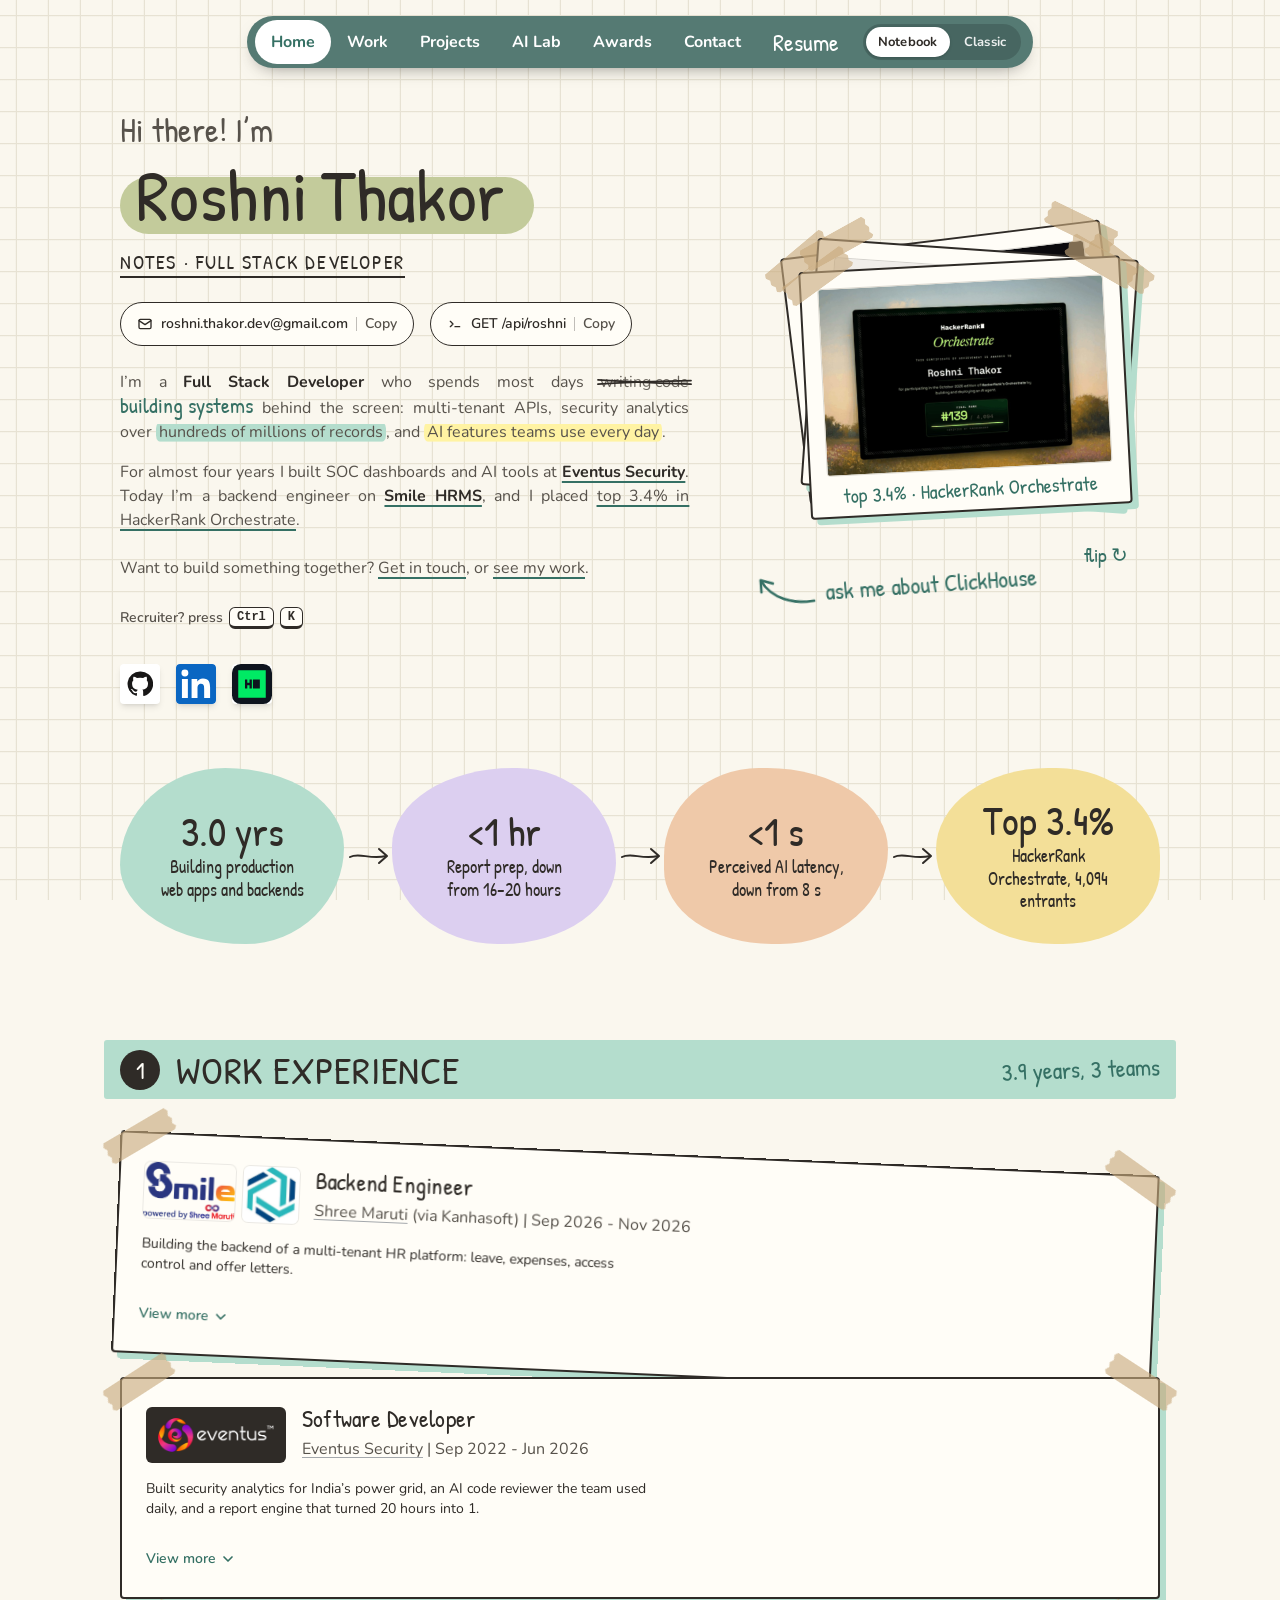
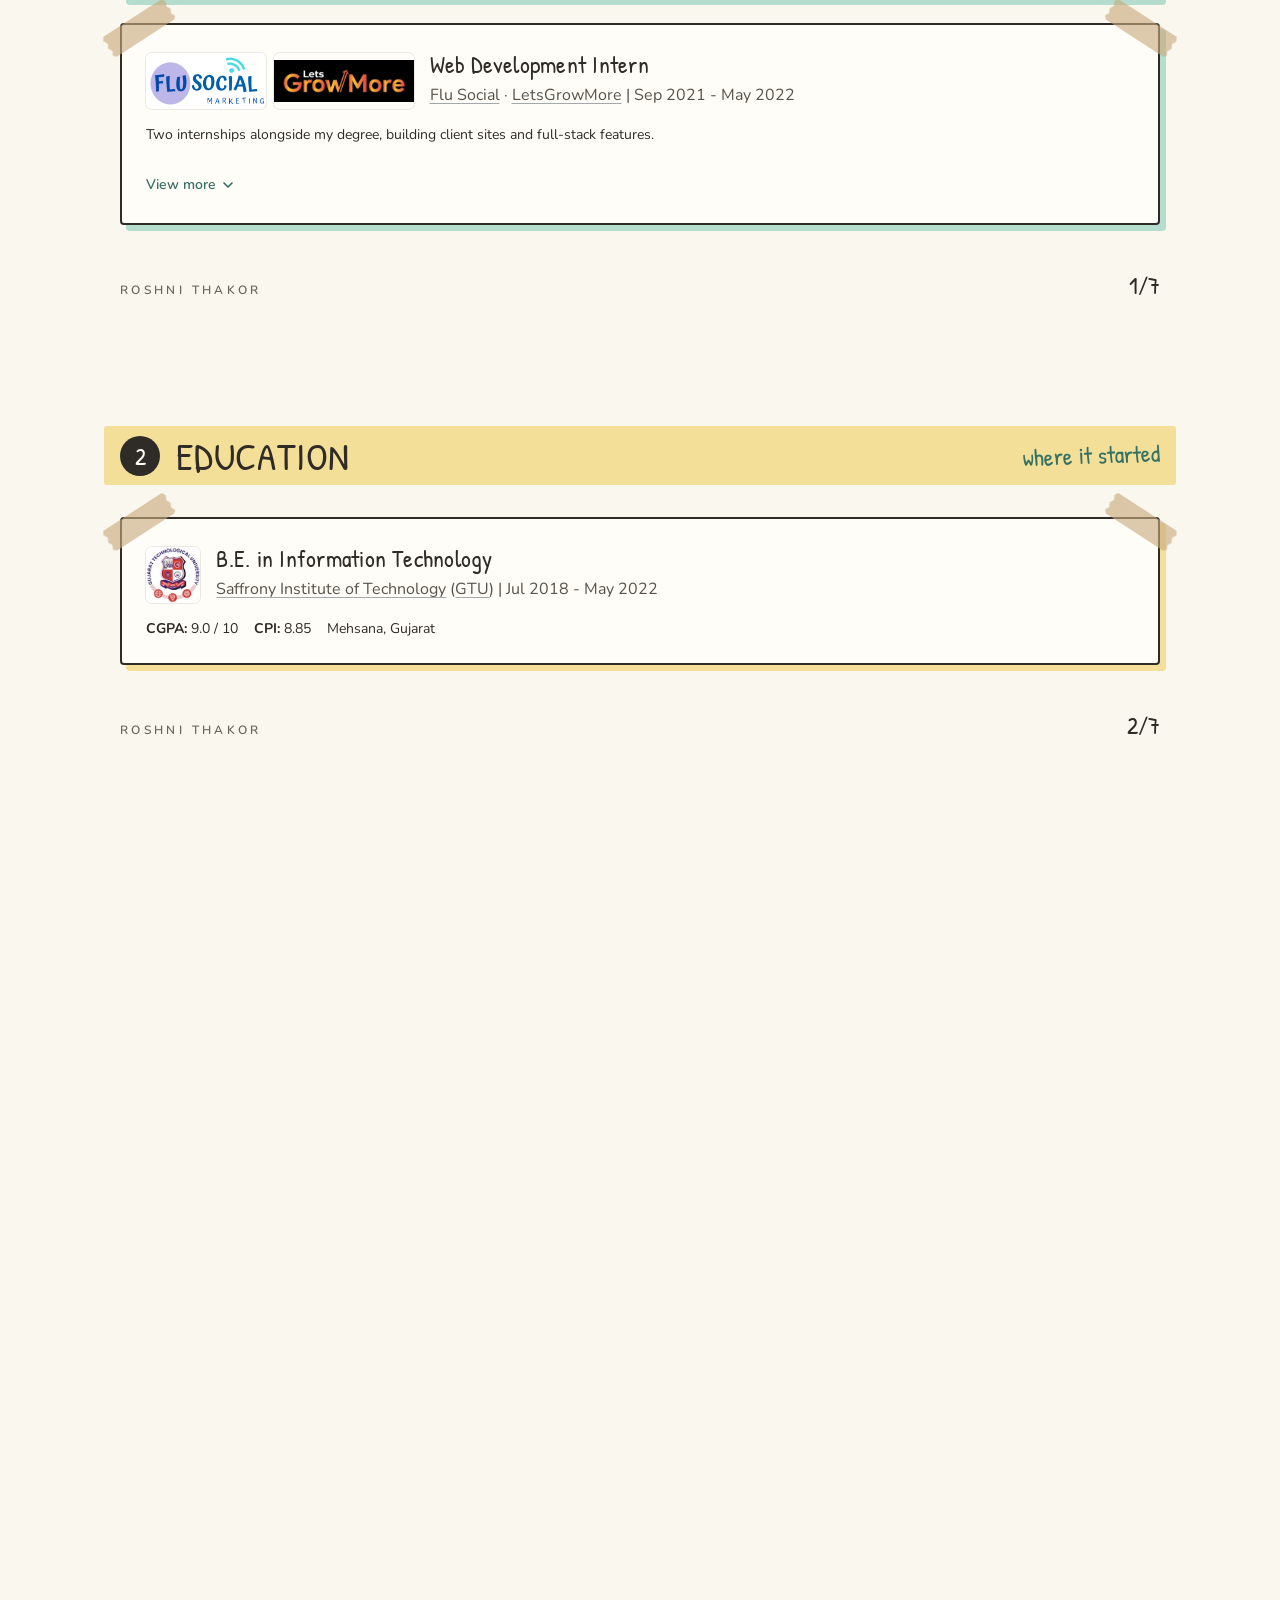
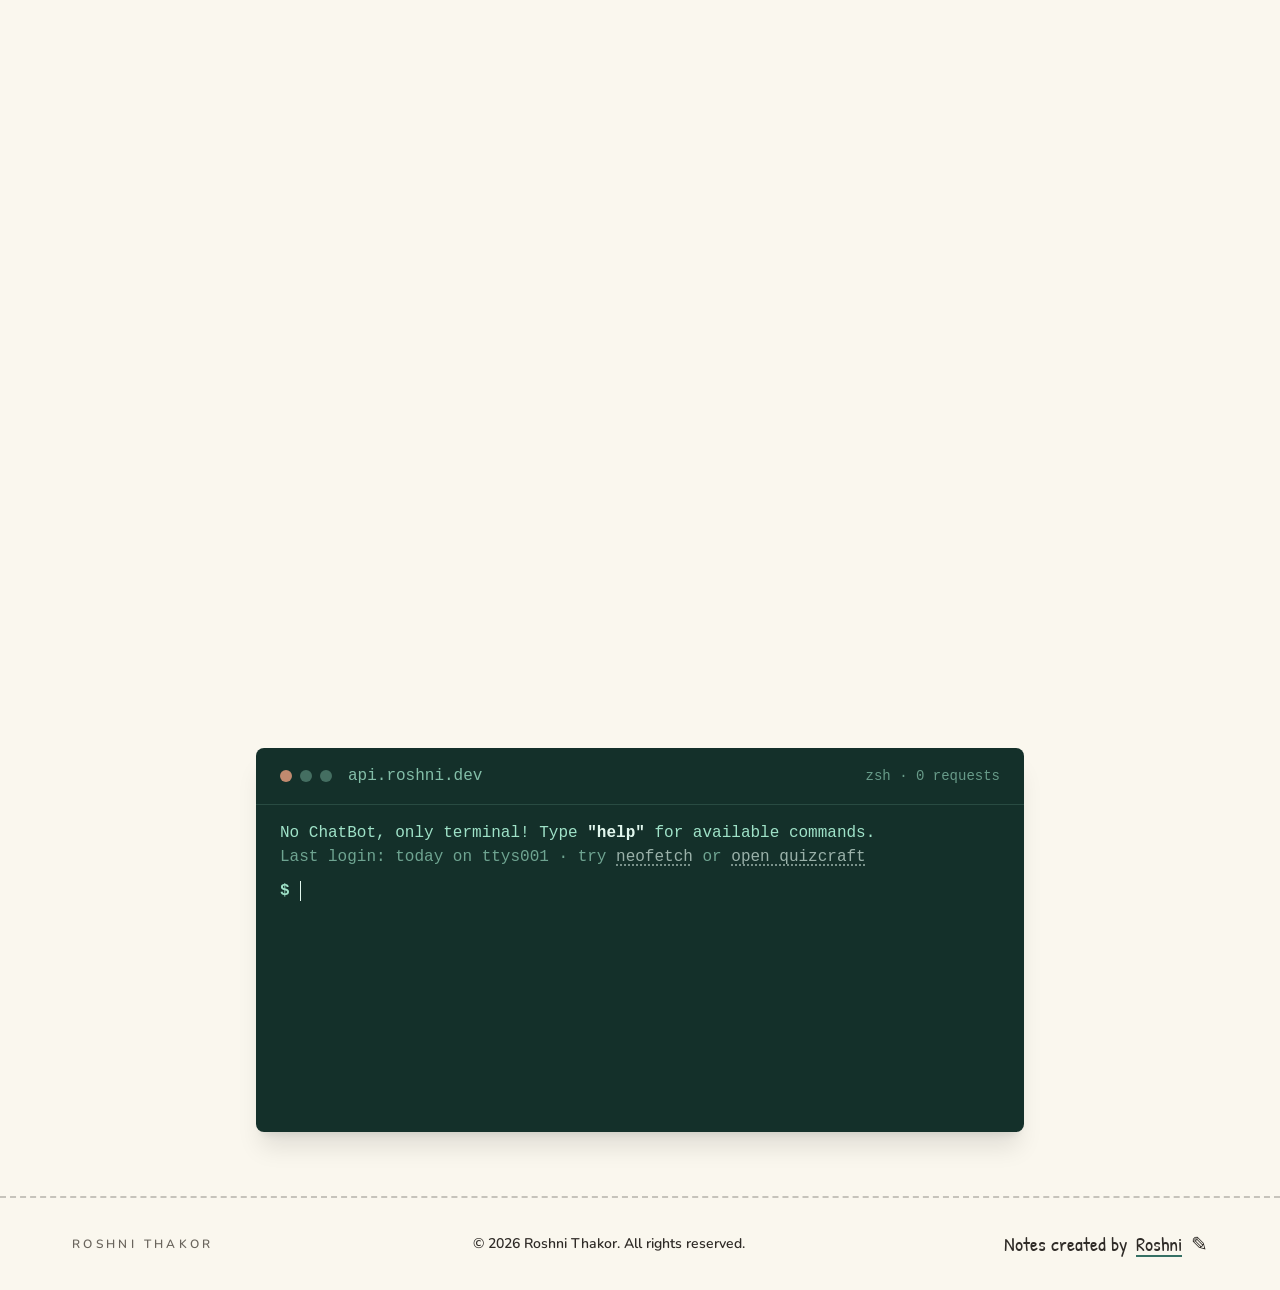
==== commit 6fb66820: "Site build from portfolio-v3 f245b80" ====
--- a/index.html
+++ b/index.html
@@ -1,6 +1,7 @@
-<!DOCTYPE html><!--X_ZOR4vREaccaCwTsiSkE--><html lang="en" data-theme="notebook" class="__variable_412264 __variable_225029 __variable_89fb4a __variable_fe9715"><head><meta charSet="utf-8"/><meta name="viewport" content="width=device-width, initial-scale=1"/><link rel="preload" href="/_next/static/media/5cc7ff84a6a272e2-s.p.woff2" as="font" crossorigin="" type="font/woff2"/><link rel="preload" href="/_next/static/media/c7f01246776257f7-s.p.woff2" as="font" crossorigin="" type="font/woff2"/><link rel="preload" as="image" href="/work/orchestrate-oct-2026.jpg" fetchPriority="high"/><link rel="stylesheet" href="/_next/static/css/2dbae114dafe2164.css" data-precedence="next"/><link rel="preload" as="script" fetchPriority="low" href="/_next/static/chunks/webpack-10edbc081e3583e4.js"/><script src="/_next/static/chunks/a6811722-5bc88f241434c1b1.js" async=""></script><script src="/_next/static/chunks/85-4556bd218a422ce7.js" async=""></script><script src="/_next/static/chunks/main-app-29522afbad5a5e3a.js" async=""></script><script src="/_next/static/chunks/995-67cd34b9e1ed9bf8.js" async=""></script><script src="/_next/static/chunks/app/layout-5d9c57ccc9788ff9.js" async=""></script><script src="/_next/static/chunks/app/page-715fb5fa66feacf2.js" async=""></script><meta name="next-size-adjust" content=""/><meta name="theme-color" content="#557a73"/><title>Roshni Thakor - Full Stack Developer | NestJS, Next.js, TypeScript</title><meta name="description" content="Roshni Thakor is a full stack developer in Ahmedabad, India with 3.9 years building NestJS, Next.js and TypeScript APIs, ClickHouse security analytics and Claude API features. Top 3.4% in HackerRank Orchestrate. Open to backend and full stack roles."/><meta name="application-name" content="Roshni Thakor"/><link rel="author" href="https://roshnithakor07.github.io"/><meta name="author" content="Roshni Thakor"/><meta name="keywords" content="Roshni Thakor,Full Stack Developer,Backend Developer,Software Engineer,Ahmedabad,Gujarat,India,NestJS,Node.js,Next.js,React,TypeScript,PostgreSQL,MongoDB,ClickHouse,Redis,REST APIs,Multi-tenant SaaS,Claude API,AI engineer,Generative AI,HackerRank Orchestrate,Full stack developer portfolio,Hire full stack developer India"/><meta name="creator" content="Roshni Thakor"/><meta name="robots" content="index, follow"/><meta name="googlebot" content="index, follow, max-image-preview:large"/><meta name="category" content="technology"/><link rel="canonical" href="https://roshnithakor07.github.io"/><meta property="og:title" content="Roshni Thakor - Full Stack Developer | NestJS, Next.js, TypeScript"/><meta property="og:description" content="Roshni Thakor is a full stack developer in Ahmedabad, India with 3.9 years building NestJS, Next.js and TypeScript APIs, ClickHouse security analytics and Claude API features. Top 3.4% in HackerRank Orchestrate. Open to backend and full stack roles."/><meta property="og:url" content="https://roshnithakor07.github.io"/><meta property="og:site_name" content="Roshni Thakor"/><meta property="og:locale" content="en_IN"/><meta property="og:image" content="https://roshnithakor07.github.io/og.jpg"/><meta property="og:image:width" content="1200"/><meta property="og:image:height" content="630"/><meta property="og:image:alt" content="Roshni Thakor, Full Stack Developer: I spend most days building systems behind the screen"/><meta property="og:type" content="profile"/><meta property="profile:first_name" content="Roshni"/><meta property="profile:last_name" content="Thakor"/><meta name="twitter:card" content="summary_large_image"/><meta name="twitter:title" content="Roshni Thakor - Full Stack Developer | NestJS, Next.js, TypeScript"/><meta name="twitter:description" content="Roshni Thakor is a full stack developer in Ahmedabad, India with 3.9 years building NestJS, Next.js and TypeScript APIs, ClickHouse security analytics and Claude API features. Top 3.4% in HackerRank Orchestrate. Open to backend and full stack roles."/><meta name="twitter:image" content="https://roshnithakor07.github.io/og.jpg"/><link rel="icon" href="/favicon.ico" type="image/x-icon" sizes="16x16"/><link rel="icon" href="/icon.svg?db32447fd750a9ac" type="image/svg+xml" sizes="any"/><link rel="apple-touch-icon" href="/apple-icon.png?02b723ba34543873" type="image/png" sizes="180x180"/><link id="theme-notebook" rel="stylesheet" href="/themes/notebook.css?v=mwyux50l" media="all"/><link id="theme-classic" rel="stylesheet" href="/themes/classic.css?v=mwyux50l" media="not all"/><script>(function(){try{var t=localStorage.getItem("rt-theme");if(["notebook","classic"].indexOf(t)<0)t="notebook";document.documentElement.setAttribute('data-theme',t);["notebook","classic"].forEach(function(n){var l=document.getElementById('theme-'+n);if(l)l.media=n===t?'all':'not all';});}catch(e){}})();</script><script type="application/ld+json">{"@context":"https://schema.org","@graph":[{"@type":"Person","@id":"https://roshnithakor07.github.io/#person","name":"Roshni Thakor","url":"https://roshnithakor07.github.io","image":"https://roshnithakor07.github.io/og.jpg","jobTitle":"Full Stack Developer","description":"Roshni Thakor is a full stack developer in Ahmedabad, India with 3.9 years building NestJS, Next.js and TypeScript APIs, ClickHouse security analytics and Claude API features. Top 3.4% in HackerRank Orchestrate. Open to backend and full stack roles.","address":{"@type":"PostalAddress","addressLocality":"Ahmedabad","addressRegion":"Gujarat","addressCountry":"IN"},"alumniOf":[{"@type":"CollegeOrUniversity","name":"Saffrony Institute of Technology (Gujarat Technological University)"}],"knowsAbout":["TypeScript","JavaScript","Node.js","NestJS","Express","Next.js","React","PostgreSQL","MongoDB","ClickHouse","Redis","Prisma","TypeORM","Docker","AWS S3","REST APIs","JWT / RBAC","Multi-tenancy","Claude API","Groq"],"award":["Top 3.4% (#139 of 4,094), HackerRank Orchestrate, October 2026","Top 18.5%, HackerRank Orchestrate, August 2026","Top 26%, HackerRank Orchestrate, June 2026"],"sameAs":["https://github.com/roshnithakor07","https://linkedin.com/in/roshnithakor07","https://www.hackerrank.com/profile/roshnithakor07"]},{"@type":"WebSite","@id":"https://roshnithakor07.github.io/#website","url":"https://roshnithakor07.github.io","name":"Roshni Thakor - Full Stack Developer","inLanguage":"en","publisher":{"@id":"https://roshnithakor07.github.io/#person"}},{"@type":"ProfilePage","@id":"https://roshnithakor07.github.io/#page","url":"https://roshnithakor07.github.io","name":"Roshni Thakor - Full Stack Developer | NestJS, Next.js, TypeScript","mainEntity":{"@id":"https://roshnithakor07.github.io/#person"},"isPartOf":{"@id":"https://roshnithakor07.github.io/#website"}}]}</script><script src="/_next/static/chunks/polyfills-42372ed130431b0a.js" noModule=""></script></head><body><div hidden=""><!--$--><!--/$--></div><header class="nav  "><div id="progress" class="progress"></div><nav class="nav-pill" aria-label="Main"><button class="nav-toggle" aria-label="Menu" aria-expanded="false"><span></span><span></span><span></span></button><div class="nav-links"><a href="#top" class="nav-link is-active">Home</a><a href="#work" class="nav-link ">Work</a><a href="#projects" class="nav-link ">Projects</a><a href="#ai" class="nav-link ">AI Lab</a><a href="#awards" class="nav-link ">Awards</a><a href="#contact" class="nav-link ">Contact</a><a href="/Roshni_Thakor_Software_Developer.pdf" target="_blank" rel="noreferrer" class="nav-link nav-hand">Resume</a><button type="button" class="theme-switch" title="Switch to the classic design"><span class="sr-only">Design: </span><span class="theme-opt is-on">Notebook<span class="sr-only"> (current)</span></span><span class="theme-opt ">Classic</span></button></div></nav></header><div class="cord  " style="--p:0"><span class="cord-string" aria-hidden="true"></span><button type="button" class="cord-tag" tabindex="-1"><span class="cord-hole" aria-hidden="true"></span><svg viewBox="0 0 24 24" aria-hidden="true"><path d="M12 19V5M5.5 11.5 12 5l6.5 6.5"></path></svg><span class="cord-label"><span class="sr-only">Back to </span>top</span></button></div><main><section id="top" class="section hero"><div class="container hero-grid"><div class="hero-copy"><h1 class="h1"><span class="h1-small">Hi there! I’m</span><span class="h1-name"><span class="word" style="--d:150ms"><span>Roshni</span></span><span class="word" style="--d:270ms"><span>Thakor</span></span></span><span class="h1-sub">Notes · Full Stack Developer</span></h1><div class="chip-row fade-in"><button class="chip-copy"><svg viewBox="0 0 24 24" aria-hidden="true"><rect x="3" y="5" width="18" height="14" rx="2"></rect><path d="m3 7 9 6 9-6"></path></svg><span>roshni.thakor.dev@gmail.com</span><span class="chip-copy-state">Copy</span></button><button class="chip-copy"><svg viewBox="0 0 24 24" aria-hidden="true"><path d="m5 8 4 4-4 4M12 16h7"></path></svg><span>GET /api/roshni</span><span class="chip-copy-state">Copy</span></button></div><div class="hero-text fade-in"><p>I’m a <strong>Full Stack Developer</strong> who spends most days<!-- --> <span class="strike"><del>writing code</del><svg viewBox="0 0 100 20" preserveAspectRatio="none" aria-hidden="true"><path class="pen-draw" style="animation-delay:1s" pathLength="1" d="M0 13 Q50 9 100 8"></path><path class="pen-draw" style="animation-delay:1.2s" pathLength="1" d="M100 13 Q50 11 0 7"></path></svg></span> <span class="hand-inline pen-write" style="animation-delay:1.45s">building systems</span> behind the screen: multi-tenant APIs, security analytics over<!-- --> <mark class="hl">hundreds of millions of records</mark>, and <mark class="hl hl-lemon">AI features teams use every day</mark>.</p><p>For almost four years I built SOC dashboards and AI tools at <a href="https://eventussecurity.com/" class="link" target="_blank" rel="noreferrer"><strong>Eventus Security</strong></a>. Today I’m a backend engineer on <a href="https://shreemaruti.com/" class="link" target="_blank" rel="noreferrer"><strong>Smile HRMS</strong></a>, and I placed <a href="https://www.hackerrank.com/contests/hackerrank-orchestrate-october26/challenges/ghost-data-still-exists/leaderboard?username=roshnithakor07" class="link" target="_blank" rel="noreferrer">top 3.4% in HackerRank Orchestrate</a>.</p></div><p class="hero-cta fade-in">Want to build something together? <a href="#contact" class="link">Get in touch</a>, or <a href="#work" class="link">see my work</a>.</p><div class="hero-rec fade-in"><button type="button" class="rec-key" aria-haspopup="dialog">Recruiter? <!-- -->press <kbd>Ctrl</kbd> <kbd>K</kbd></button></div><div class="hero-socials fade-in"><a href="https://github.com/roshnithakor07" class="social-tile" target="_blank" rel="noreferrer" aria-label="GitHub"><svg class="logo-svg" width="26" height="26" viewBox="0 0 24 24" role="img" aria-label="GitHub"><title>GitHub</title><path d="M12 .5a11.5 11.5 0 0 0-3.64 22.41c.58.1.79-.25.79-.56v-2c-3.2.7-3.88-1.37-3.88-1.37-.53-1.33-1.28-1.69-1.28-1.69-1.05-.71.08-.7.08-.7 1.16.08 1.77 1.19 1.77 1.19 1.03 1.76 2.7 1.25 3.36.96.1-.75.4-1.25.73-1.54-2.55-.29-5.24-1.28-5.24-5.68 0-1.26.45-2.28 1.19-3.09-.12-.29-.52-1.46.11-3.05 0 0 .97-.31 3.17 1.18a11 11 0 0 1 5.77 0c2.2-1.49 3.17-1.18 3.17-1.18.63 1.59.23 2.76.11 3.05.74.81 1.19 1.83 1.19 3.09 0 4.41-2.7 5.38-5.26 5.67.41.36.78 1.06.78 2.14v3.17c0 .31.21.67.8.56A11.5 11.5 0 0 0 12 .5Z" fill="#181717"></path></svg></a><a href="https://linkedin.com/in/roshnithakor07" class="social-tile" target="_blank" rel="noreferrer" aria-label="LinkedIn"><svg class="logo-svg" width="40" height="40" viewBox="0 0 24 24" role="img" aria-label="LinkedIn"><title>LinkedIn</title><path d="M20.45 20.45h-3.56v-5.57c0-1.33-.02-3.04-1.85-3.04-1.85 0-2.14 1.45-2.14 2.94v5.67H9.35V9h3.41v1.56h.05c.48-.9 1.64-1.85 3.37-1.85 3.6 0 4.27 2.37 4.27 5.46v6.28ZM5.34 7.43a2.06 2.06 0 1 1 0-4.13 2.06 2.06 0 0 1 0 4.13ZM7.12 20.45H3.56V9h3.56v11.45ZM22.22 0H1.77C.79 0 0 .77 0 1.73v20.54C0 23.23.79 24 1.77 24h20.45c.98 0 1.78-.77 1.78-1.73V1.73C24 .77 23.2 0 22.22 0Z" fill="#0A66C2"></path></svg></a><a href="https://www.hackerrank.com/profile/roshnithakor07" class="social-tile" target="_blank" rel="noreferrer" aria-label="HackerRank"><svg class="logo-svg" width="40" height="40" viewBox="0 0 32 32" role="img" aria-label="HackerRank"><title>HackerRank</title><rect width="32" height="32" rx="7" fill="#0E141E"></rect><path d="M0 0v24h24V0zm9.95 8.002h1.805c.061 0 .111.05.111.111v7.767c0 .061-.05.111-.11.111H9.95c-.061 0-.111-.05-.111-.11v-2.87H7.894v2.87c0 .06-.05.11-.11.11H5.976a.11.11 0 01-.11-.11V8.112c0-.06.05-.11.11-.11h1.806c.061 0 .11.05.11.11v2.869H9.84v-2.87c0-.06.05-.11.11-.11zm2.999 0h5.778c.061 0 .111.05.111.11v7.767a.11.11 0 01-.11.112h-5.78a.11.11 0 01-.11-.11V8.111c0-.06.05-.11.11-.11z" fill="#00EA64" transform="translate(5 5) scale(0.9167)"></path></svg></a></div></div><div class="hero-art"><div class="deck"><div class="deck-stack"><figure class="card pinned deck-card pos-0 " aria-hidden="false"><img src="/work/orchestrate-oct-2026.jpg" alt="HackerRank Orchestrate certificate, October 2026: rank 139 of 4,094" width="1200" height="750" loading="eager" fetchPriority="high"/><figcaption class="deck-caption">top 3.4% · HackerRank Orchestrate</figcaption></figure><figure class="card pinned deck-card pos-1 " aria-hidden="true"><img src="/work/quizcraft.jpg" alt="QuizCraft, an AI quiz generator" width="1200" height="750" loading="lazy" fetchPriority="low"/><figcaption class="deck-caption">QuizCraft · live on Vercel</figcaption></figure><figure class="card pinned deck-card pos-2 " aria-hidden="true"><img src="/work/complexityiq.jpg" alt="ComplexityIQ, a Big-O analyser" width="1200" height="750" loading="lazy" fetchPriority="low"/><figcaption class="deck-caption">ComplexityIQ · Big-O analyser</figcaption></figure></div><button type="button" class="deck-next"><span class="deck-dots" aria-hidden="true"><i class="is-on"></i><i class=""></i><i class=""></i></span><span class="deck-label"><span class="only-touch">tap to </span>flip<span class="sr-only"> to the next highlight (<!-- -->1<!-- --> of <!-- -->3<!-- -->)</span></span> <span class="deck-icon" aria-hidden="true">↻</span></button></div><p class="hand-note hand-badge"><svg viewBox="0 0 64 40" class="hand-arrow" aria-hidden="true"><path class="pen-draw" style="animation-delay:2.1s;animation-duration:0.3s" pathLength="1" d="M60 6C40 4 18 10 8 30"></path><path class="pen-draw" style="animation-delay:2.4s;animation-duration:0.12s" pathLength="1" d="M8 18 L8 30 L20 26"></path></svg><span class="pen-write" style="animation-delay:2.5s">ask me about ClickHouse</span></p></div></div><div class="container"><dl class="figures"><div class="card figure tilt" style="--d:0ms"><dd class="figure-value"><span>0.0<!-- --> yrs</span></dd><dt class="figure-label">Building production web apps and backends</dt></div><div class="card figure tilt" style="--d:80ms"><dd class="figure-value"><span>&lt;<!-- -->0<!-- --> hr</span></dd><dt class="figure-label">Report prep, down from 16–20 hours</dt></div><div class="card figure tilt" style="--d:160ms"><dd class="figure-value"><span>&lt;<!-- -->0<!-- --> s</span></dd><dt class="figure-label">Perceived AI latency, down from 8 s</dt></div><div class="card figure tilt" style="--d:240ms"><dd class="figure-value"><span>Top <!-- -->0.0<!-- -->%</span></dd><dt class="figure-label">HackerRank Orchestrate, 4,094 entrants</dt></div></dl></div></section><div class="timeline-wrap"><div class="tl-track" aria-hidden="true"><div class="tl-line"></div></div><section id="work" class="section split tone-mint"><div class="container split-grid"><header class="split-aside band"><span class="timeline-dot" aria-hidden="true"></span><span class="band-num" aria-hidden="true">1</span><h2 class="h2">Work Experience</h2><p class="hand-note">3.9 years, 3 teams</p></header><div class="split-body"><article class="card pinned swing job "><header class="job-head"><div class="job-logos"><img src="/logos/smile-shree-maruti.png" alt="Smile HRMS, powered by Shree Maruti" loading="lazy" class="job-logo  is-wide"/><img src="/logos/kanhasoft.png" alt="Kanhasoft" loading="lazy" class="job-logo  "/></div><div class="job-title"><h3 class="h3">Backend Engineer</h3><p class="job-meta"><a class="co-link" href="https://shreemaruti.com/" target="_blank" rel="noreferrer">Shree Maruti</a> (<!-- -->via Kanhasoft<!-- -->)<!-- --> | <!-- -->Sep 2026 - Nov 2026</p></div></header><p class="job-summary">Building the backend of a multi-tenant HR platform: leave, expenses, access control and offer letters.</p><div class="job-more" id="job-more-0" inert=""><div class="job-more-inner"><span class="job-fold" aria-hidden="true"></span><p class="eyebrow job-reveal" style="--n:0">Smile HRMS</p><ul class="job-points"><li class="job-reveal" style="--n:1">Shipped the Leave Management module end to end: policies, balances and approval workflows with multi-organization data isolation.</li><li class="job-reveal" style="--n:2">Built Expenses with S3 signed-URL receipts, currency-locked exchange rates and versioned policy documents.</li><li class="job-reveal" style="--n:3">Implemented JWT auth and permission-code RBAC with org-scoped access, backed by 242+ unit tests.</li></ul><ul class="tags job-reveal" style="--n:4"><li class="tag" style="--n:0"><svg class="logo-svg" width="16" height="16" viewBox="0 0 24 24" role="img" aria-label="NestJS"><title>NestJS</title><path d="M14.131.047c-.173 0-.334.037-.483.087.316.21.49.49.576.806.007.043.019.074.025.117a.681.681 0 0 1 .013.112c.024.545-.143.614-.26.936-.18.415-.13.861.086 1.22a.74.74 0 0 0 .074.137c-.235-1.568 1.073-1.803 1.314-2.293.019-.428-.334-.713-.613-.911a1.37 1.37 0 0 0-.732-.21zM16.102.4c-.024.143-.006.106-.012.18-.006.05-.006.112-.012.161-.013.05-.025.1-.044.149-.012.05-.03.1-.05.149l-.067.142c-.02.025-.031.05-.05.075l-.037.055a2.152 2.152 0 0 1-.093.124c-.037.038-.068.081-.112.112v.006c-.037.031-.074.068-.118.1-.13.099-.278.173-.415.266-.043.03-.087.056-.124.093a.906.906 0 0 0-.118.099c-.043.037-.074.074-.111.118-.031.037-.068.08-.093.124a1.582 1.582 0 0 0-.087.13c-.025.05-.043.093-.068.142-.019.05-.037.093-.05.143a2.007 2.007 0 0 0-.043.155c-.006.025-.006.056-.012.08-.007.025-.007.05-.013.075 0 .05-.006.105-.006.155 0 .037 0 .074.006.111 0 .05.006.1.019.155.006.05.018.1.03.15.02.049.032.098.05.148.013.03.031.062.044.087l-1.426-.552c-.241-.068-.477-.13-.719-.186l-.39-.093c-.372-.074-.75-.13-1.128-.167-.013 0-.019-.006-.031-.006A11.082 11.082 0 0 0 8.9 2.855c-.378.025-.756.074-1.134.136a12.45 12.45 0 0 0-.837.174l-.279.074c-.092.037-.18.08-.266.118l-.205.093c-.012.006-.024.006-.03.012-.063.031-.118.056-.174.087a2.738 2.738 0 0 0-.236.118c-.043.018-.086.043-.124.062a.559.559 0 0 1-.055.03c-.056.032-.112.063-.162.094a1.56 1.56 0 0 0-.148.093c-.044.03-.087.055-.124.086-.006.007-.013.007-.019.013-.037.025-.08.056-.118.087l-.012.012-.093.074c-.012.007-.025.019-.037.025-.031.025-.062.056-.093.08-.006.013-.019.02-.025.025-.037.038-.074.069-.111.106-.007 0-.007.006-.013.012a1.742 1.742 0 0 0-.111.106c-.007.006-.007.012-.013.012a1.454 1.454 0 0 0-.093.1c-.012.012-.03.024-.043.036a1.374 1.374 0 0 1-.106.112c-.006.012-.018.019-.024.03-.05.05-.093.1-.143.15l-.018.018c-.1.106-.205.211-.317.304-.111.1-.229.192-.347.273a3.777 3.777 0 0 1-.762.421c-.13.056-.267.106-.403.149-.26.056-.527.161-.756.18-.05 0-.105.012-.155.018l-.155.037-.149.056c-.05.019-.099.044-.148.068-.044.031-.093.056-.137.087a1.011 1.011 0 0 0-.124.106c-.043.03-.087.074-.124.111-.037.043-.074.08-.105.124-.031.05-.068.093-.093.143a1.092 1.092 0 0 0-.087.142c-.025.056-.05.106-.068.161-.019.05-.037.106-.056.161-.012.05-.025.1-.03.15 0 .005-.007.012-.007.018-.012.056-.012.13-.019.167C.006 7.95 0 7.986 0 8.03a.657.657 0 0 0 .074.31v.006c.019.037.044.075.069.112.024.037.05.074.08.111.031.031.068.069.106.1a.906.906 0 0 0 .117.099c.149.13.186.173.378.272.031.019.062.031.1.05.006 0 .012.006.018.006 0 .013 0 .019.006.031a1.272 1.272 0 0 0 .08.298c.02.037.032.074.05.111.007.013.013.025.02.031.024.05.049.093.073.137l.093.13c.031.037.069.08.106.118.037.037.074.068.118.105 0 0 .006.006.012.006.037.031.074.062.112.087a.986.986 0 0 0 .136.08c.043.025.093.05.142.069a.73.73 0 0 0 .124.043c.007.006.013.006.025.012.025.007.056.013.08.019-.018.335-.024.65.026.762.055.124.328-.254.6-.688-.036.428-.061.93 0 1.079.069.155.44-.329.763-.862 4.395-1.016 8.405 2.02 8.826 6.31-.08-.67-.905-1.041-1.283-.948-.186.458-.502 1.047-1.01 1.413.043-.41.025-.83-.062-1.24a4.009 4.009 0 0 1-.769 1.562c-.588.043-1.177-.242-1.487-.67-.025-.018-.031-.055-.05-.08-.018-.043-.037-.087-.05-.13a.515.515 0 0 1-.037-.13c-.006-.044-.006-.087-.006-.137v-.093a.992.992 0 0 1 .031-.13c.013-.043.025-.086.044-.13.024-.043.043-.087.074-.13.105-.298.105-.54-.087-.682a.706.706 0 0 0-.118-.062c-.024-.006-.055-.018-.08-.025l-.05-.018a.847.847 0 0 0-.13-.031.472.472 0 0 0-.13-.019 1.01 1.01 0 0 0-.136-.012c-.031 0-.062.006-.093.006a.484.484 0 0 0-.137.019c-.043.006-.086.012-.13.024a1.068 1.068 0 0 0-.13.044c-.043.018-.08.037-.124.056-.037.018-.074.043-.118.062-1.444.942-.582 3.148.403 3.787-.372.068-.75.148-.855.229l-.013.012c.267.161.546.298.837.416.397.13.818.247 1.004.297v.006a5.996 5.996 0 0 0 1.562.112c2.746-.192 4.996-2.281 5.405-5.033l.037.161c.019.112.043.23.056.347v.006c.012.056.018.112.025.162v.024c.006.056.012.112.012.162.006.068.012.136.012.204v.1c0 .03.007.067.007.098 0 .038-.007.075-.007.112v.087c0 .043-.006.08-.006.124 0 .025 0 .05-.006.08 0 .044-.006.087-.006.137-.006.018-.006.037-.006.055l-.02.143c0 .019 0 .037-.005.056-.007.062-.019.118-.025.18v.012l-.037.174v.018l-.037.167c0 .007-.007.02-.007.025a1.663 1.663 0 0 1-.043.168v.018c-.019.062-.037.118-.05.174-.006.006-.006.012-.006.012l-.056.186c-.024.062-.043.118-.068.18-.025.062-.043.124-.068.18-.025.062-.05.117-.074.18h-.007c-.024.055-.05.117-.08.173a.302.302 0 0 1-.019.043c-.006.006-.006.013-.012.019a5.867 5.867 0 0 1-1.742 2.082c-.05.031-.099.069-.149.106-.012.012-.03.018-.043.03a2.603 2.603 0 0 1-.136.094l.018.037h.007l.26-.037h.006c.161-.025.322-.056.483-.087.044-.006.093-.019.137-.031l.087-.019c.043-.006.086-.018.13-.024.037-.013.074-.02.111-.031.62-.15 1.221-.354 1.798-.595a9.926 9.926 0 0 1-3.85 3.142c.714-.05 1.426-.167 2.114-.366a9.903 9.903 0 0 0 5.857-4.68 9.893 9.893 0 0 1-1.667 3.986 9.758 9.758 0 0 0 1.655-1.376 9.824 9.824 0 0 0 2.61-5.268c.21.98.272 1.99.18 2.987 4.474-6.241.371-12.712-1.346-14.416-.006-.013-.012-.019-.012-.031-.006.006-.006.006-.006.012 0-.006 0-.006-.007-.012 0 .074-.006.148-.012.223a8.34 8.34 0 0 1-.062.415c-.03.136-.068.273-.105.41-.044.13-.093.266-.15.396a5.322 5.322 0 0 1-.185.378 4.735 4.735 0 0 1-.477.688c-.093.111-.192.21-.292.31a3.994 3.994 0 0 1-.18.155l-.142.124a3.459 3.459 0 0 1-.347.241 4.295 4.295 0 0 1-.366.211c-.13.062-.26.118-.39.174a4.364 4.364 0 0 1-.818.223c-.143.025-.285.037-.422.05a4.914 4.914 0 0 1-.297.012 4.66 4.66 0 0 1-.422-.025 3.137 3.137 0 0 1-.421-.062 3.136 3.136 0 0 1-.415-.105h-.007c.137-.013.273-.025.41-.05a4.493 4.493 0 0 0 .818-.223c.136-.05.266-.112.39-.174.13-.062.248-.13.372-.204.118-.08.235-.161.347-.248.112-.087.217-.18.316-.279.105-.093.198-.198.291-.304.093-.111.18-.223.26-.334.013-.019.026-.044.038-.062.062-.1.124-.199.18-.298a4.272 4.272 0 0 0 .334-.775c.044-.13.075-.266.106-.403.025-.142.05-.278.062-.415.012-.142.025-.285.025-.421 0-.1-.007-.199-.013-.298a6.726 6.726 0 0 0-.05-.415 4.493 4.493 0 0 0-.092-.415c-.044-.13-.087-.267-.137-.397-.05-.13-.111-.26-.173-.384-.069-.124-.137-.248-.211-.366a6.843 6.843 0 0 0-.248-.34c-.093-.106-.186-.212-.285-.317a3.878 3.878 0 0 0-.161-.155c-.28-.217-.57-.421-.862-.607a1.154 1.154 0 0 0-.124-.062 2.415 2.415 0 0 0-.589-.26Z" fill="#E0234E"></path></svg>NestJS</li><li class="tag" style="--n:1">Fastify</li><li class="tag" style="--n:2"><svg class="logo-svg" width="16" height="16" viewBox="0 0 24 24" role="img" aria-label="PostgreSQL"><title>PostgreSQL</title><path d="M23.5594 14.7228a.5269.5269 0 0 0-.0563-.1191c-.139-.2632-.4768-.3418-1.0074-.2321-1.6533.3411-2.2935.1312-2.5256-.0191 1.342-2.0482 2.445-4.522 3.0411-6.8297.2714-1.0507.7982-3.5237.1222-4.7316a1.5641 1.5641 0 0 0-.1509-.235C21.6931.9086 19.8007.0248 17.5099.0005c-1.4947-.0158-2.7705.3461-3.1161.4794a9.449 9.449 0 0 0-.5159-.0816 8.044 8.044 0 0 0-1.3114-.1278c-1.1822-.0184-2.2038.2642-3.0498.8406-.8573-.3211-4.7888-1.645-7.2219.0788C.9359 2.1526.3086 3.8733.4302 6.3043c.0409.818.5069 3.334 1.2423 5.7436.4598 1.5065.9387 2.7019 1.4334 3.582.553.9942 1.1259 1.5933 1.7143 1.7895.4474.1491 1.1327.1441 1.8581-.7279.8012-.9635 1.5903-1.8258 1.9446-2.2069.4351.2355.9064.3625 1.39.3772a.0569.0569 0 0 0 .0004.0041 11.0312 11.0312 0 0 0-.2472.3054c-.3389.4302-.4094.5197-1.5002.7443-.3102.064-1.1344.2339-1.1464.8115-.0025.1224.0329.2309.0919.3268.2269.4231.9216.6097 1.015.6331 1.3345.3335 2.5044.092 3.3714-.6787-.017 2.231.0775 4.4174.3454 5.0874.2212.5529.7618 1.9045 2.4692 1.9043.2505 0 .5263-.0291.8296-.0941 1.7819-.3821 2.5557-1.1696 2.855-2.9059.1503-.8707.4016-2.8753.5388-4.1012.0169-.0703.0357-.1207.057-.1362.0007-.0005.0697-.0471.4272.0307a.3673.3673 0 0 0 .0443.0068l.2539.0223.0149.001c.8468.0384 1.9114-.1426 2.5312-.4308.6438-.2988 1.8057-1.0323 1.5951-1.6698zM2.371 11.8765c-.7435-2.4358-1.1779-4.8851-1.2123-5.5719-.1086-2.1714.4171-3.6829 1.5623-4.4927 1.8367-1.2986 4.8398-.5408 6.108-.13-.0032.0032-.0066.0061-.0098.0094-2.0238 2.044-1.9758 5.536-1.9708 5.7495-.0002.0823.0066.1989.0162.3593.0348.5873.0996 1.6804-.0735 2.9184-.1609 1.1504.1937 2.2764.9728 3.0892.0806.0841.1648.1631.2518.2374-.3468.3714-1.1004 1.1926-1.9025 2.1576-.5677.6825-.9597.5517-1.0886.5087-.3919-.1307-.813-.5871-1.2381-1.3223-.4796-.839-.9635-2.0317-1.4155-3.5126zm6.0072 5.0871c-.1711-.0428-.3271-.1132-.4322-.1772.0889-.0394.2374-.0902.4833-.1409 1.2833-.2641 1.4815-.4506 1.9143-1.0002.0992-.126.2116-.2687.3673-.4426a.3549.3549 0 0 0 .0737-.1298c.1708-.1513.2724-.1099.4369-.0417.156.0646.3078.26.3695.4752.0291.1016.0619.2945-.0452.4444-.9043 1.2658-2.2216 1.2494-3.1676 1.0128zm2.094-3.988-.0525.141c-.133.3566-.2567.6881-.3334 1.003-.6674-.0021-1.3168-.2872-1.8105-.8024-.6279-.6551-.9131-1.5664-.7825-2.5004.1828-1.3079.1153-2.4468.079-3.0586-.005-.0857-.0095-.1607-.0122-.2199.2957-.2621 1.6659-.9962 2.6429-.7724.4459.1022.7176.4057.8305.928.5846 2.7038.0774 3.8307-.3302 4.7363-.084.1866-.1633.3629-.2311.5454zm7.3637 4.5725c-.0169.1768-.0358.376-.0618.5959l-.146.4383a.3547.3547 0 0 0-.0182.1077c-.0059.4747-.054.6489-.115.8693-.0634.2292-.1353.4891-.1794 1.0575-.11 1.4143-.8782 2.2267-2.4172 2.5565-1.5155.3251-1.7843-.4968-2.0212-1.2217a6.5824 6.5824 0 0 0-.0769-.2266c-.2154-.5858-.1911-1.4119-.1574-2.5551.0165-.5612-.0249-1.9013-.3302-2.6462.0044-.2932.0106-.5909.019-.8918a.3529.3529 0 0 0-.0153-.1126 1.4927 1.4927 0 0 0-.0439-.208c-.1226-.4283-.4213-.7866-.7797-.9351-.1424-.059-.4038-.1672-.7178-.0869.067-.276.1831-.5875.309-.9249l.0529-.142c.0595-.16.134-.3257.213-.5012.4265-.9476 1.0106-2.2453.3766-5.1772-.2374-1.0981-1.0304-1.6343-2.2324-1.5098-.7207.0746-1.3799.3654-1.7088.5321a5.6716 5.6716 0 0 0-.1958.1041c.0918-1.1064.4386-3.1741 1.7357-4.4823a4.0306 4.0306 0 0 1 .3033-.276.3532.3532 0 0 0 .1447-.0644c.7524-.5706 1.6945-.8506 2.802-.8325.4091.0067.8017.0339 1.1742.081 1.939.3544 3.2439 1.4468 4.0359 2.3827.8143.9623 1.2552 1.9315 1.4312 2.4543-1.3232-.1346-2.2234.1268-2.6797.779-.9926 1.4189.543 4.1729 1.2811 5.4964.1353.2426.2522.4522.2889.5413.2403.5825.5515.9713.7787 1.2552.0696.087.1372.1714.1885.245-.4008.1155-1.1208.3825-1.0552 1.717-.0123.1563-.0423.4469-.0834.8148-.0461.2077-.0702.4603-.0994.7662zm.8905-1.6211c-.0405-.8316.2691-.9185.5967-1.0105a2.8566 2.8566 0 0 0 .135-.0406 1.202 1.202 0 0 0 .1342.103c.5703.3765 1.5823.4213 3.0068.1344-.2016.1769-.5189.3994-.9533.6011-.4098.1903-1.0957.333-1.7473.3636-.7197.0336-1.0859-.0807-1.1721-.151zm.5695-9.2712c-.0059.3508-.0542.6692-.1054 1.0017-.055.3576-.112.7274-.1264 1.1762-.0142.4368.0404.8909.0932 1.3301.1066.887.216 1.8003-.2075 2.7014a3.5272 3.5272 0 0 1-.1876-.3856c-.0527-.1276-.1669-.3326-.3251-.6162-.6156-1.1041-2.0574-3.6896-1.3193-4.7446.3795-.5427 1.3408-.5661 2.1781-.463zm.2284 7.0137a12.3762 12.3762 0 0 0-.0853-.1074l-.0355-.0444c.7262-1.1995.5842-2.3862.4578-3.4385-.0519-.4318-.1009-.8396-.0885-1.2226.0129-.4061.0666-.7543.1185-1.0911.0639-.415.1288-.8443.1109-1.3505.0134-.0531.0188-.1158.0118-.1902-.0457-.4855-.5999-1.938-1.7294-3.253-.6076-.7073-1.4896-1.4972-2.6889-2.0395.5251-.1066 1.2328-.2035 2.0244-.1859 2.0515.0456 3.6746.8135 4.8242 2.2824a.908.908 0 0 1 .0667.1002c.7231 1.3556-.2762 6.2751-2.9867 10.5405zm-8.8166-6.1162c-.025.1794-.3089.4225-.6211.4225a.5821.5821 0 0 1-.0809-.0056c-.1873-.026-.3765-.144-.5059-.3156-.0458-.0605-.1203-.178-.1055-.2844.0055-.0401.0261-.0985.0925-.1488.1182-.0894.3518-.1226.6096-.0867.3163.0441.6426.1938.6113.4186zm7.9305-.4114c.0111.0792-.049.201-.1531.3102-.0683.0717-.212.1961-.4079.2232a.5456.5456 0 0 1-.075.0052c-.2935 0-.5414-.2344-.5607-.3717-.024-.1765.2641-.3106.5611-.352.297-.0414.6111.0088.6356.1851z" fill="#4169E1"></path></svg>PostgreSQL</li><li class="tag" style="--n:3"><svg class="logo-svg" width="16" height="16" viewBox="0 0 24 24" role="img" aria-label="TypeORM"><title>TypeORM</title><path d="M22.593 6.863c0 .9-.008 1.742.004 2.583.006.355.07.708.21 1.038.133.306.35.544.652.692.153.075.314.131.47.204a.134.13 0 0 1 .066.099q.008.58 0 1.16c0 .039-.052.097-.093.11a1.818 1.82 0 0 0-1.178 1.22c-.125.387-.137.785-.137 1.187q.002 2.24-.006 4.48c0 .466-.07.926-.225 1.363-.087.241-.226.463-.347.69-.016.031-.05.052-.08.073-.185.137-.365.287-.56.407-.169.103-.354.177-.535.255-.114.048-.236.082-.352.121q-.025.01-.05.014c-.23.028-.46.062-.689.083q-.418.033-.834.052c-.061.003-.123-.02-.183-.026-.104-.01-.13-.07-.128-.168a31.962 32 0 0 0 0-1.017c0-.104.027-.15.139-.141.117.007.24.012.354-.004q.332-.047.655-.125a2.996 3 0 0 0 .44-.153.94.94 0 0 0 .456-.409c.125-.208.185-.437.236-.676.057-.263.036-.52.04-.78.007-1.485 0-2.97.008-4.456q.003-.47.078-.935a2.148 2.15 0 0 1 1.09-1.585l.25-.143c.061-.037.054-.107-.016-.144a2.797 2.8 0 0 1-.815-.646 2.097 2.1 0 0 1-.39-.711c-.18-.551-.205-1.12-.202-1.694.002-1.446-.01-2.892 0-4.337a2.996 3 0 0 0-.072-.666c-.08-.37-.24-.712-.59-.909a2.298 2.3 0 0 0-.467-.177 2.996 3 0 0 0-.503-.11 3.995 4 0 0 0-.54-.025c-.113.001-.153-.03-.15-.147.006-.364.003-.728.001-1.092 0-.089.03-.122.117-.119.196.005.39-.007.584.004.272.016.545.035.815.073a3.096 3.1 0 0 1 1.598.714c.252.215.408.479.534.772.15.346.226.71.275 1.082.13.99.03 1.986.072 2.918ZM1.421 6.715c0-.581-.006-1.163.002-1.745.006-.382.009-.77.049-1.149.027-.263.11-.52.18-.778a1.798 1.8 0 0 1 .366-.723 2.466 2.4 0 0 1 .508-.449c.194-.127.416-.208.629-.305.17-.076.348-.108.53-.141A8.29 8.3 0 0 1 5.258 1.3c.09 0 .122.027.12.117q-.004.558 0 1.118c0 .091-.028.126-.123.122a1.598 1.6 0 0 0-.321.003 7.99 8 0 0 0-.704.127c-.15.035-.291.094-.434.148a.94.94 0 0 0-.46.406c-.123.208-.183.44-.238.68-.067.3.008.588.002.882-.02 1.329-.006 2.658-.01 3.99a9.988 10 0 0 1-.051 1.098c-.08.724-.385 1.328-1.024 1.727q-.173.103-.345.209c-.023.014-.051.049-.047.068a.14.14 0 0 0 .058.084 2.897 2.9 0 0 1 .843.678c.19.23.311.494.4.78.15.496.159 1.006.164 1.516.008 1.298.002 2.597.003 3.896 0 .144.015.288.013.431 0 .072-.025.143-.027.215q-.004.126.005.253c.003.052.02.104.029.156.043.301.137.583.336.817.131.153.303.252.494.321.201.072.41.1.616.149.246.058.485.044.73.054.065.003.09.03.09.093 0 .392.002.784-.005 1.176 0 .029-.053.081-.082.081-.252.005-.503.01-.754-.002a4.994 5 0 0 1-.678-.069c-.234-.044-.46-.122-.69-.186a2.148 2.15 0 0 1-.955-.572 1.898 1.9 0 0 1-.376-.54 4.195 4.2 0 0 1-.292-.87 4.994 5 0 0 1-.103-.964c-.015-1.423-.013-2.846-.023-4.268-.002-.322-.004-.645-.039-.964-.04-.36-.12-.712-.342-1.013a1.498 1.5 0 0 0-.624-.487c-.11-.048-.226-.083-.334-.137-.037-.02-.077-.075-.077-.115q-.006-.56-.003-1.118c0-.1.088-.118.155-.141.372-.13.676-.348.891-.684a2.048 2.05 0 0 0 .344-1.087c.022-.92.03-1.841.044-2.76h-.016Zm6.035.98v-3.11c0-.295.175-.472.472-.472h5.152c.296 0 .473.177.473.472v6.2c0 .32-.17.49-.488.49-1.708 0-3.412-.002-5.12.004-.287 0-.494-.197-.49-.493.006-1.03.002-2.06.002-3.091m.245.002v3.091c0 .208.035.242.24.242h5.119c.214 0 .246-.03.246-.244V4.603c0-.213-.033-.245-.244-.245H7.945c-.21 0-.242.033-.242.247zm-.245 8.39v-3.1c0-.298.173-.474.471-.474h5.152c.3 0 .473.177.473.48v6.184q0 .499-.496.499h-5.11c-.32 0-.488-.17-.488-.489zm.245.006v3.109c0 .189.039.228.227.228h5.142c.202 0 .236-.035.236-.239v-6.197c0-.197-.038-.234-.233-.234H7.941c-.205 0-.24.035-.24.243zm8.741-4.058q-.002 2.09.002 4.184c0 .11-.03.143-.14.142a96.883 97 0 0 0-1.752 0c-.104 0-.12-.04-.12-.13 0-.093.03-.12.12-.12.5.004 1 0 1.499.004.108 0 .148-.031.148-.145q-.003-3.934 0-7.868c0-.112-.036-.147-.147-.146-.5.005-.999 0-1.498.004-.1 0-.123-.034-.123-.128 0-.09.024-.122.119-.121q.888.005 1.776 0c.096 0 .117.033.117.122q-.002 2.101 0 4.202m-5.9-6.336q-1.024 0-2.047-.002c-.04 0-.109-.01-.113-.028-.012-.061-.004-.127 0-.191 0-.01.031-.02.052-.023q.04-.004.082-.002h4.046c.133 0 .194.088.137.208-.01.024-.066.036-.1.036q-.846.002-1.691.001zm.273 1.413c-.585 0-1.17-.004-1.758.003-.13 0-.118-.068-.123-.153-.007-.102.055-.097.123-.097h3.526c.068 0 .13-.004.123.097-.005.086.006.154-.123.153-.59-.008-1.178-.003-1.766-.003Zm.005 1.307c.59 0 1.178.002 1.767-.002.103 0 .118.041.12.13 0 .093-.03.12-.12.12a737.113 738 0 0 0-3.536 0c-.092 0-.121-.029-.12-.121 0-.09.02-.13.121-.13q.886.005 1.768.003m-.009 1.797c-.585 0-1.173-.002-1.759.002-.093 0-.12-.03-.12-.122 0-.093.023-.128.123-.126q1.764.006 3.528 0c.098 0 .123.03.123.125.002.1-.03.124-.127.123q-.884-.003-1.768-.002M8.564 8.664H8.53c-.16 0-.202-.034-.147-.187.045-.129.185-.035.28-.055.027-.004.087.033.092.06.03.172.017.181-.19.181Zm.003-1.799h.034c.166 0 .206.031.148.19-.047.13-.187.034-.284.052-.023.006-.08-.038-.084-.064-.024-.177-.02-.177.185-.177Zm.002 3.351h-.051q-.206.001-.138-.2c.006-.02.038-.04.06-.042.06-.006.118-.002.176-.002.133 0 .19.086.135.208-.006.018-.041.03-.066.034-.038.006-.078.002-.117.002Zm1.973 3.638q1.025.001 2.047-.002c.092 0 .12.027.12.12 0 .09-.017.13-.119.128a878.942 880 0 0 0-4.093 0c-.096 0-.126-.027-.126-.124s.03-.125.125-.125q1.025.004 2.046.003m.272 1.658c-.585 0-1.171-.004-1.758.003-.134 0-.113-.076-.119-.156-.007-.097.051-.094.12-.094h3.533c.075 0 .126.005.12.103-.007.081.006.15-.12.148-.592-.006-1.184-.002-1.776-.002Zm0 1.551q-.88-.002-1.758.002c-.1 0-.12-.037-.121-.129 0-.091.029-.12.12-.12q1.768.004 3.535 0c.09 0 .121.027.12.12 0 .089-.016.13-.12.128q-.887-.004-1.775-.002Zm.009 1.309q.883.002 1.767-.002c.096 0 .12.033.12.122-.002.086-.015.127-.116.126a742.107 743 0 0 0-3.545 0c-.092 0-.116-.033-.113-.118.001-.08.005-.131.11-.13q.889.004 1.778.002m-2.257-3.108h.025c.177 0 .2.013.157.185-.033.13-.161.042-.246.06-.043.008-.117.033-.127-.06-.02-.179-.016-.184.192-.184Zm-.003 1.554h.046c.14 0 .19.07.141.204-.006.019-.039.036-.062.038-.062.005-.124-.003-.187.003-.1.012-.132-.026-.133-.13-.003-.187.133-.087.195-.115m.002 1.798h-.051c-.135 0-.184-.067-.136-.202.006-.018.038-.038.062-.04.054-.006.11-.002.165-.002.145 0 .192.062.146.2-.006.02-.038.038-.06.042-.042.005-.085.001-.125.001Z" fill="#FE0803"></path></svg>TypeORM</li><li class="tag" style="--n:4"><svg class="logo-svg" width="16" height="16" viewBox="0 0 24 24" role="img" aria-label="AWS S3"><title>AWS S3</title><path d="M20.913 13.147l.12-.895c.947.576 1.258.922 1.354 1.071-.16.031-.562.046-1.474-.176zm-2.174 7.988a.547.547 0 0 0-.005.073c0 .084-.207.405-1.124.768a10.28 10.28 0 0 1-1.438.432c-1.405.325-3.128.504-4.853.504-4.612 0-7.412-1.184-7.412-1.704a.547.547 0 0 0-.005-.073L1.81 5.602c.135.078.28.154.432.227.042.02.086.038.128.057.134.062.272.122.417.18l.179.069c.154.058.314.114.478.168.043.013.084.029.13.043.207.065.423.127.646.187l.176.044c.175.044.353.087.534.127a23.414 23.414 0 0 0 .843.17l.121.023c.252.045.508.085.768.122.071.011.144.02.216.03.2.027.4.053.604.077l.24.027c.245.026.49.05.74.07l.081.009c.275.022.552.04.83.056l.233.012c.21.01.422.018.633.025a33.088 33.088 0 0 0 2.795-.026l.232-.011c.278-.016.555-.034.83-.056l.08-.008c.25-.02.497-.045.742-.072l.238-.026c.205-.024.408-.05.609-.077.07-.01.141-.019.211-.03.261-.037.519-.078.772-.122l.111-.02c.215-.04.427-.082.634-.125l.212-.047c.186-.041.368-.085.546-.13l.166-.042c.225-.06.444-.122.654-.189.04-.012.077-.026.115-.038a10.6 10.6 0 0 0 .493-.173c.058-.021.114-.044.17-.066.15-.06.293-.12.43-.185.038-.017.079-.034.116-.052.153-.073.3-.15.436-.228l-.976 7.245c-2.488-.78-5.805-2.292-7.311-3a1.09 1.09 0 0 0-1.088-1.085c-.6 0-1.088.489-1.088 1.088 0 .6.488 1.089 1.088 1.089.196 0 .378-.056.537-.148 1.72.812 5.144 2.367 7.715 3.15zm-7.42-20.047c5.677 0 9.676 1.759 9.75 2.736l-.014.113c-.01.033-.031.067-.048.101-.015.028-.026.057-.047.087-.024.033-.058.068-.09.102-.028.03-.051.06-.084.09-.038.035-.087.07-.133.105-.04.03-.074.06-.119.091-.053.036-.116.071-.177.107-.05.03-.095.06-.15.09-.068.036-.147.073-.222.11-.059.028-.114.057-.177.085-.084.038-.177.074-.268.111-.068.027-.13.054-.203.082-.097.036-.205.072-.31.107-.075.026-.148.053-.228.079-.111.035-.233.069-.35.103-.085.024-.165.05-.253.073-.124.034-.258.065-.389.098-.093.022-.181.046-.278.068-.139.032-.287.061-.433.091-.098.02-.191.041-.293.06-.155.03-.32.057-.482.084-.1.018-.198.036-.302.052-.166.026-.342.048-.515.072-.11.014-.213.03-.325.044-.181.023-.372.041-.56.06-.11.012-.218.025-.332.036-.188.016-.386.029-.58.043-.122.009-.24.02-.364.028-.207.012-.422.02-.635.028-.12.005-.234.012-.354.016a35.605 35.605 0 0 1-2.069 0c-.12-.004-.234-.011-.352-.016-.214-.008-.43-.016-.637-.028-.122-.008-.238-.02-.36-.027-.195-.015-.394-.028-.584-.044-.11-.01-.215-.024-.324-.035-.19-.02-.384-.038-.568-.06l-.315-.044c-.176-.024-.355-.046-.525-.073-.1-.015-.192-.033-.29-.05-.167-.028-.335-.055-.494-.086-.096-.018-.183-.038-.276-.056-.151-.032-.305-.062-.45-.095-.09-.02-.173-.043-.26-.064-.138-.034-.277-.067-.407-.102-.082-.022-.157-.046-.235-.069a11.75 11.75 0 0 1-.368-.108c-.075-.024-.141-.049-.213-.073-.11-.037-.223-.075-.325-.113-.067-.025-.125-.051-.188-.077-.096-.038-.195-.076-.282-.115-.06-.027-.11-.054-.166-.08-.08-.039-.162-.077-.233-.116-.052-.028-.094-.055-.142-.084-.063-.038-.13-.075-.185-.113-.043-.029-.075-.058-.113-.086-.048-.037-.098-.073-.139-.11-.032-.029-.054-.057-.08-.087-.033-.035-.069-.07-.093-.104-.02-.03-.031-.058-.046-.086-.018-.035-.039-.068-.049-.102l-.015-.113c.076-.977 4.074-2.736 9.748-2.736zm12.182 12.124c-.118-.628-.84-1.291-2.31-2.128l.963-7.16a.531.531 0 0 0 .005-.073C22.16 1.581 16.447 0 11.32 0 6.194 0 .482 1.581.482 3.851a.58.58 0 0 0 .005.072L2.819 21.25c.071 2.002 5.236 2.75 8.5 2.75 1.805 0 3.615-.188 5.098-.531.598-.138 1.133-.3 1.592-.48 1.18-.467 1.789-1.053 1.813-1.739l.945-7.018c.557.131 1.016.197 1.389.197.54 0 .902-.137 1.134-.413a.956.956 0 0 0 .21-.804Z" fill="#569A31"></path></svg>AWS S3</li></ul></div></div><button type="button" class="job-toggle" aria-expanded="false" aria-controls="job-more-0"><span>View more</span><svg viewBox="0 0 24 24" aria-hidden="true"><path d="m6 9 6 6 6-6"></path></svg></button></article><article class="card pinned swing job "><header class="job-head"><div class="job-logos"><img src="/logos/eventus.png" alt="Eventus Security" loading="lazy" class="job-logo is-dark is-wide"/></div><div class="job-title"><h3 class="h3">Software Developer</h3><p class="job-meta"><a class="co-link" href="https://eventussecurity.com/" target="_blank" rel="noreferrer">Eventus Security</a> | <!-- -->Sep 2022 - Jun 2026</p></div></header><p class="job-summary">Built security analytics for India’s power grid, an AI code reviewer the team used daily, and a report engine that turned 20 hours into 1.</p><div class="job-more" id="job-more-1" inert=""><div class="job-more-inner"><span class="job-fold" aria-hidden="true"></span><p class="eyebrow job-reveal" style="--n:0">ESDL SOC Dashboard · DevLens · Health Check Automation</p><ul class="job-points"><li class="job-reveal" style="--n:1">Led full-stack development of the SOC/EDR analytics dashboard monitoring critical infrastructure on India’s regional power grid.</li><li class="job-reveal" style="--n:2">Moved heavy analytics from MongoDB to ClickHouse and cached date-range queries in Redis, speeding up dashboards without scaling hardware.</li><li class="job-reveal" style="--n:3">Architected DevLens, an AI code-review platform; a streaming pipeline cut perceived latency from 8 s to under 1 s.</li><li class="job-reveal" style="--n:4">Automated customer health-check reports from 16–20 hours to under 1 hour, hardened with 2FA and VAPT fixes.</li></ul><ul class="tags job-reveal" style="--n:5"><li class="tag" style="--n:0"><svg class="logo-svg" width="16" height="16" viewBox="0 0 24 24" role="img" aria-label="Next.js"><title>Next.js</title><path d="M18.665 21.978C16.758 23.255 14.465 24 12 24 5.377 24 0 18.623 0 12S5.377 0 12 0s12 5.377 12 12c0 3.583-1.574 6.801-4.067 9.001L9.219 7.2H7.2v9.596h1.615V9.251l9.85 12.727Zm-3.332-8.533 1.6 2.061V7.2h-1.6v6.245Z" fill="#000000"></path></svg>Next.js</li><li class="tag" style="--n:1"><svg class="logo-svg" width="16" height="16" viewBox="0 0 24 24" role="img" aria-label="NestJS"><title>NestJS</title><path d="M14.131.047c-.173 0-.334.037-.483.087.316.21.49.49.576.806.007.043.019.074.025.117a.681.681 0 0 1 .013.112c.024.545-.143.614-.26.936-.18.415-.13.861.086 1.22a.74.74 0 0 0 .074.137c-.235-1.568 1.073-1.803 1.314-2.293.019-.428-.334-.713-.613-.911a1.37 1.37 0 0 0-.732-.21zM16.102.4c-.024.143-.006.106-.012.18-.006.05-.006.112-.012.161-.013.05-.025.1-.044.149-.012.05-.03.1-.05.149l-.067.142c-.02.025-.031.05-.05.075l-.037.055a2.152 2.152 0 0 1-.093.124c-.037.038-.068.081-.112.112v.006c-.037.031-.074.068-.118.1-.13.099-.278.173-.415.266-.043.03-.087.056-.124.093a.906.906 0 0 0-.118.099c-.043.037-.074.074-.111.118-.031.037-.068.08-.093.124a1.582 1.582 0 0 0-.087.13c-.025.05-.043.093-.068.142-.019.05-.037.093-.05.143a2.007 2.007 0 0 0-.043.155c-.006.025-.006.056-.012.08-.007.025-.007.05-.013.075 0 .05-.006.105-.006.155 0 .037 0 .074.006.111 0 .05.006.1.019.155.006.05.018.1.03.15.02.049.032.098.05.148.013.03.031.062.044.087l-1.426-.552c-.241-.068-.477-.13-.719-.186l-.39-.093c-.372-.074-.75-.13-1.128-.167-.013 0-.019-.006-.031-.006A11.082 11.082 0 0 0 8.9 2.855c-.378.025-.756.074-1.134.136a12.45 12.45 0 0 0-.837.174l-.279.074c-.092.037-.18.08-.266.118l-.205.093c-.012.006-.024.006-.03.012-.063.031-.118.056-.174.087a2.738 2.738 0 0 0-.236.118c-.043.018-.086.043-.124.062a.559.559 0 0 1-.055.03c-.056.032-.112.063-.162.094a1.56 1.56 0 0 0-.148.093c-.044.03-.087.055-.124.086-.006.007-.013.007-.019.013-.037.025-.08.056-.118.087l-.012.012-.093.074c-.012.007-.025.019-.037.025-.031.025-.062.056-.093.08-.006.013-.019.02-.025.025-.037.038-.074.069-.111.106-.007 0-.007.006-.013.012a1.742 1.742 0 0 0-.111.106c-.007.006-.007.012-.013.012a1.454 1.454 0 0 0-.093.1c-.012.012-.03.024-.043.036a1.374 1.374 0 0 1-.106.112c-.006.012-.018.019-.024.03-.05.05-.093.1-.143.15l-.018.018c-.1.106-.205.211-.317.304-.111.1-.229.192-.347.273a3.777 3.777 0 0 1-.762.421c-.13.056-.267.106-.403.149-.26.056-.527.161-.756.18-.05 0-.105.012-.155.018l-.155.037-.149.056c-.05.019-.099.044-.148.068-.044.031-.093.056-.137.087a1.011 1.011 0 0 0-.124.106c-.043.03-.087.074-.124.111-.037.043-.074.08-.105.124-.031.05-.068.093-.093.143a1.092 1.092 0 0 0-.087.142c-.025.056-.05.106-.068.161-.019.05-.037.106-.056.161-.012.05-.025.1-.03.15 0 .005-.007.012-.007.018-.012.056-.012.13-.019.167C.006 7.95 0 7.986 0 8.03a.657.657 0 0 0 .074.31v.006c.019.037.044.075.069.112.024.037.05.074.08.111.031.031.068.069.106.1a.906.906 0 0 0 .117.099c.149.13.186.173.378.272.031.019.062.031.1.05.006 0 .012.006.018.006 0 .013 0 .019.006.031a1.272 1.272 0 0 0 .08.298c.02.037.032.074.05.111.007.013.013.025.02.031.024.05.049.093.073.137l.093.13c.031.037.069.08.106.118.037.037.074.068.118.105 0 0 .006.006.012.006.037.031.074.062.112.087a.986.986 0 0 0 .136.08c.043.025.093.05.142.069a.73.73 0 0 0 .124.043c.007.006.013.006.025.012.025.007.056.013.08.019-.018.335-.024.65.026.762.055.124.328-.254.6-.688-.036.428-.061.93 0 1.079.069.155.44-.329.763-.862 4.395-1.016 8.405 2.02 8.826 6.31-.08-.67-.905-1.041-1.283-.948-.186.458-.502 1.047-1.01 1.413.043-.41.025-.83-.062-1.24a4.009 4.009 0 0 1-.769 1.562c-.588.043-1.177-.242-1.487-.67-.025-.018-.031-.055-.05-.08-.018-.043-.037-.087-.05-.13a.515.515 0 0 1-.037-.13c-.006-.044-.006-.087-.006-.137v-.093a.992.992 0 0 1 .031-.13c.013-.043.025-.086.044-.13.024-.043.043-.087.074-.13.105-.298.105-.54-.087-.682a.706.706 0 0 0-.118-.062c-.024-.006-.055-.018-.08-.025l-.05-.018a.847.847 0 0 0-.13-.031.472.472 0 0 0-.13-.019 1.01 1.01 0 0 0-.136-.012c-.031 0-.062.006-.093.006a.484.484 0 0 0-.137.019c-.043.006-.086.012-.13.024a1.068 1.068 0 0 0-.13.044c-.043.018-.08.037-.124.056-.037.018-.074.043-.118.062-1.444.942-.582 3.148.403 3.787-.372.068-.75.148-.855.229l-.013.012c.267.161.546.298.837.416.397.13.818.247 1.004.297v.006a5.996 5.996 0 0 0 1.562.112c2.746-.192 4.996-2.281 5.405-5.033l.037.161c.019.112.043.23.056.347v.006c.012.056.018.112.025.162v.024c.006.056.012.112.012.162.006.068.012.136.012.204v.1c0 .03.007.067.007.098 0 .038-.007.075-.007.112v.087c0 .043-.006.08-.006.124 0 .025 0 .05-.006.08 0 .044-.006.087-.006.137-.006.018-.006.037-.006.055l-.02.143c0 .019 0 .037-.005.056-.007.062-.019.118-.025.18v.012l-.037.174v.018l-.037.167c0 .007-.007.02-.007.025a1.663 1.663 0 0 1-.043.168v.018c-.019.062-.037.118-.05.174-.006.006-.006.012-.006.012l-.056.186c-.024.062-.043.118-.068.18-.025.062-.043.124-.068.18-.025.062-.05.117-.074.18h-.007c-.024.055-.05.117-.08.173a.302.302 0 0 1-.019.043c-.006.006-.006.013-.012.019a5.867 5.867 0 0 1-1.742 2.082c-.05.031-.099.069-.149.106-.012.012-.03.018-.043.03a2.603 2.603 0 0 1-.136.094l.018.037h.007l.26-.037h.006c.161-.025.322-.056.483-.087.044-.006.093-.019.137-.031l.087-.019c.043-.006.086-.018.13-.024.037-.013.074-.02.111-.031.62-.15 1.221-.354 1.798-.595a9.926 9.926 0 0 1-3.85 3.142c.714-.05 1.426-.167 2.114-.366a9.903 9.903 0 0 0 5.857-4.68 9.893 9.893 0 0 1-1.667 3.986 9.758 9.758 0 0 0 1.655-1.376 9.824 9.824 0 0 0 2.61-5.268c.21.98.272 1.99.18 2.987 4.474-6.241.371-12.712-1.346-14.416-.006-.013-.012-.019-.012-.031-.006.006-.006.006-.006.012 0-.006 0-.006-.007-.012 0 .074-.006.148-.012.223a8.34 8.34 0 0 1-.062.415c-.03.136-.068.273-.105.41-.044.13-.093.266-.15.396a5.322 5.322 0 0 1-.185.378 4.735 4.735 0 0 1-.477.688c-.093.111-.192.21-.292.31a3.994 3.994 0 0 1-.18.155l-.142.124a3.459 3.459 0 0 1-.347.241 4.295 4.295 0 0 1-.366.211c-.13.062-.26.118-.39.174a4.364 4.364 0 0 1-.818.223c-.143.025-.285.037-.422.05a4.914 4.914 0 0 1-.297.012 4.66 4.66 0 0 1-.422-.025 3.137 3.137 0 0 1-.421-.062 3.136 3.136 0 0 1-.415-.105h-.007c.137-.013.273-.025.41-.05a4.493 4.493 0 0 0 .818-.223c.136-.05.266-.112.39-.174.13-.062.248-.13.372-.204.118-.08.235-.161.347-.248.112-.087.217-.18.316-.279.105-.093.198-.198.291-.304.093-.111.18-.223.26-.334.013-.019.026-.044.038-.062.062-.1.124-.199.18-.298a4.272 4.272 0 0 0 .334-.775c.044-.13.075-.266.106-.403.025-.142.05-.278.062-.415.012-.142.025-.285.025-.421 0-.1-.007-.199-.013-.298a6.726 6.726 0 0 0-.05-.415 4.493 4.493 0 0 0-.092-.415c-.044-.13-.087-.267-.137-.397-.05-.13-.111-.26-.173-.384-.069-.124-.137-.248-.211-.366a6.843 6.843 0 0 0-.248-.34c-.093-.106-.186-.212-.285-.317a3.878 3.878 0 0 0-.161-.155c-.28-.217-.57-.421-.862-.607a1.154 1.154 0 0 0-.124-.062 2.415 2.415 0 0 0-.589-.26Z" fill="#E0234E"></path></svg>NestJS</li><li class="tag" style="--n:2"><svg class="logo-svg" width="16" height="16" viewBox="0 0 32 32" role="img" aria-label="ClickHouse"><title>ClickHouse</title><rect width="32" height="32" rx="7" fill="#151515"></rect><path d="M21.333 10H24v4h-2.667ZM16 1.335h2.667v21.33H16Zm-5.333 0h2.666v21.33h-2.666ZM0 22.665V1.335h2.667v21.33zm5.333-21.33H8v21.33H5.333Z" fill="#FFCC01" transform="translate(5 5) scale(0.9167)"></path></svg>ClickHouse</li><li class="tag" style="--n:3"><svg class="logo-svg" width="16" height="16" viewBox="0 0 24 24" role="img" aria-label="MongoDB"><title>MongoDB</title><path d="M17.193 9.555c-1.264-5.58-4.252-7.414-4.573-8.115-.28-.394-.53-.954-.735-1.44-.036.495-.055.685-.523 1.184-.723.566-4.438 3.682-4.74 10.02-.282 5.912 4.27 9.435 4.888 9.884l.07.05A73.49 73.49 0 0111.91 24h.481c.114-1.032.284-2.056.51-3.07.417-.296.604-.463.85-.693a11.342 11.342 0 003.639-8.464c.01-.814-.103-1.662-.197-2.218zm-5.336 8.195s0-8.291.275-8.29c.213 0 .49 10.695.49 10.695-.381-.045-.765-1.76-.765-2.405z" fill="#47A248"></path></svg>MongoDB</li><li class="tag" style="--n:4"><svg class="logo-svg" width="16" height="16" viewBox="0 0 24 24" role="img" aria-label="Redis"><title>Redis</title><path d="M22.71 13.145c-1.66 2.092-3.452 4.483-7.038 4.483-3.203 0-4.397-2.825-4.48-5.12.701 1.484 2.073 2.685 4.214 2.63 4.117-.133 6.94-3.852 6.94-7.239 0-4.05-3.022-6.972-8.268-6.972-3.752 0-8.4 1.428-11.455 3.685C2.59 6.937 3.885 9.958 4.35 9.626c2.648-1.904 4.748-3.13 6.784-3.744C8.12 9.244.886 17.05 0 18.425c.1 1.261 1.66 4.648 2.424 4.648.232 0 .431-.133.664-.365a100.49 100.49 0 0 0 5.54-6.765c.222 3.104 1.748 6.898 6.014 6.898 3.819 0 7.604-2.756 9.33-8.965.2-.764-.73-1.361-1.261-.73zm-4.349-5.013c0 1.959-1.926 2.922-3.685 2.922-.941 0-1.664-.247-2.235-.568 1.051-1.592 2.092-3.225 3.21-4.973 1.972.334 2.71 1.43 2.71 2.619z" fill="#FF4438"></path></svg>Redis</li><li class="tag" style="--n:5"><svg class="logo-svg" width="16" height="16" viewBox="0 0 24 24" role="img" aria-label="Claude API"><title>Claude API</title><path d="m4.7144 15.9555 4.7174-2.6471.079-.2307-.079-.1275h-.2307l-.7893-.0486-2.6956-.0729-2.3375-.0971-2.2646-.1214-.5707-.1215-.5343-.7042.0546-.3522.4797-.3218.686.0608 1.5179.1032 2.2767.1578 1.6514.0972 2.4468.255h.3886l.0546-.1579-.1336-.0971-.1032-.0972L6.973 9.8356l-2.55-1.6879-1.3356-.9714-.7225-.4918-.3643-.4614-.1578-1.0078.6557-.7225.8803.0607.2246.0607.8925.686 1.9064 1.4754 2.4893 1.8336.3643.3035.1457-.1032.0182-.0728-.164-.2733-1.3539-2.4467-1.445-2.4893-.6435-1.032-.17-.6194c-.0607-.255-.1032-.4674-.1032-.7285L6.287.1335 6.6997 0l.9957.1336.419.3642.6192 1.4147 1.0018 2.2282 1.5543 3.0296.4553.8985.2429.8318.091.255h.1579v-.1457l.1275-1.706.2368-2.0947.2307-2.6957.0789-.7589.3764-.9107.7468-.4918.5828.2793.4797.686-.0668.4433-.2853 1.8517-.5586 2.9021-.3643 1.9429h.2125l.2429-.2429.9835-1.3053 1.6514-2.0643.7286-.8196.85-.9046.5464-.4311h1.0321l.759 1.1293-.34 1.1657-1.0625 1.3478-.8804 1.1414-1.2628 1.7-.7893 1.36.0729.1093.1882-.0183 2.8535-.607 1.5421-.2794 1.8396-.3157.8318.3886.091.3946-.3278.8075-1.967.4857-2.3072.4614-3.4364.8136-.0425.0304.0486.0607 1.5482.1457.6618.0364h1.621l3.0175.2247.7892.522.4736.6376-.079.4857-1.2142.6193-1.6393-.3886-3.825-.9107-1.3113-.3279h-.1822v.1093l1.0929 1.0686 2.0035 1.8092 2.5075 2.3314.1275.5768-.3218.4554-.34-.0486-2.2039-1.6575-.85-.7468-1.9246-1.621h-.1275v.17l.4432.6496 2.3436 3.5214.1214 1.0807-.17.3521-.6071.2125-.6679-.1214-1.3721-1.9246L14.38 17.959l-1.1414-1.9428-.1397.079-.674 7.2552-.3156.3703-.7286.2793-.6071-.4614-.3218-.7468.3218-1.4753.3886-1.9246.3157-1.53.2853-1.9004.17-.6314-.0121-.0425-.1397.0182-1.4328 1.9672-2.1796 2.9446-1.7243 1.8456-.4128.164-.7164-.3704.0667-.6618.4008-.5889 2.386-3.0357 1.4389-1.882.929-1.0868-.0062-.1579h-.0546l-6.3385 4.1164-1.1293.1457-.4857-.4554.0608-.7467.2307-.2429 1.9064-1.3114Z" fill="#D97757"></path></svg>Claude API</li></ul></div></div><button type="button" class="job-toggle" aria-expanded="false" aria-controls="job-more-1"><span>View more</span><svg viewBox="0 0 24 24" aria-hidden="true"><path d="m6 9 6 6 6-6"></path></svg></button></article><article class="card pinned swing job "><header class="job-head"><div class="job-logos"><img src="/logos/flusocial.png" alt="Flu Social Marketing" loading="lazy" class="job-logo  is-wide"/><img src="/logos/letsgrowmore.png" alt="LetsGrowMore" loading="lazy" class="job-logo  is-wide"/></div><div class="job-title"><h3 class="h3">Web Development Intern</h3><p class="job-meta"><span><a class="co-link" href="https://flusocial.com/" target="_blank" rel="noreferrer">Flu Social</a></span><span> · <a class="co-link" href="https://letsgrowmore.in/" target="_blank" rel="noreferrer">LetsGrowMore</a></span> | <!-- -->Sep 2021 - May 2022</p></div></header><p class="job-summary">Two internships alongside my degree, building client sites and full-stack features.</p><div class="job-more" id="job-more-2" inert=""><div class="job-more-inner"><span class="job-fold" aria-hidden="true"></span><p class="eyebrow job-reveal" style="--n:0">Internships</p><ul class="job-points"><li class="job-reveal" style="--n:1">Flu Social (Jan - May 2022): WordPress and PHP sites with MySQL, plus on-page SEO.</li><li class="job-reveal" style="--n:2">LetsGrowMore (Sep - Oct 2021): Angular 11 front ends on an Express and MongoDB backend.</li></ul><ul class="tags job-reveal" style="--n:3"><li class="tag" style="--n:0">WordPress</li><li class="tag" style="--n:1">PHP</li><li class="tag" style="--n:2">Angular</li><li class="tag" style="--n:3"><svg class="logo-svg" width="16" height="16" viewBox="0 0 24 24" role="img" aria-label="Express"><title>Express</title><path d="M12.262 16.666h1.146l6.975-9.325H19.22zm9.778 1.441v.004l-4.334-5.706-.557.74 4.873 6.682H.945V4.173h9.505l5.026 6.7.574-.772-4.374-5.928h.003l-.719-.945H0v17.544h24zM10.917 8.705a3.8 3.8 0 0 0-1.292-1.183q-.796-.45-1.916-.45c-.746 0-1.37.14-1.906.424a3.76 3.76 0 0 0-1.31 1.12 4.9 4.9 0 0 0-.75 1.581 7.17 7.17 0 0 0 0 3.696c.148.567.402 1.101.75 1.573a3.5 3.5 0 0 0 1.31 1.066q.803.39 1.906.389 1.77 0 2.739-.868.966-.867 1.328-2.457h-1.139q-.271 1.084-.977 1.734-.704.651-1.952.65-.812 0-1.392-.342a3.1 3.1 0 0 1-.957-.869 3.5 3.5 0 0 1-.551-1.182 5 5 0 0 1-.17-1.133 9 9 0 0 0-.015-.286 4.5 4.5 0 0 1 .015-.829c.047-.418.147-.83.296-1.223A3.7 3.7 0 0 1 5.54 9.05a2.9 2.9 0 0 1 .922-.742q.541-.28 1.246-.28c.47 0 .869.093 1.23.28q.541.281.922.742.379.461.587 1.057t.225 1.246H5.625l.004.957h6.182a7.3 7.3 0 0 0-.18-1.924 4.9 4.9 0 0 0-.715-1.68z" fill="#0A0A0A"></path></svg>Express</li><li class="tag" style="--n:4"><svg class="logo-svg" width="16" height="16" viewBox="0 0 24 24" role="img" aria-label="MongoDB"><title>MongoDB</title><path d="M17.193 9.555c-1.264-5.58-4.252-7.414-4.573-8.115-.28-.394-.53-.954-.735-1.44-.036.495-.055.685-.523 1.184-.723.566-4.438 3.682-4.74 10.02-.282 5.912 4.27 9.435 4.888 9.884l.07.05A73.49 73.49 0 0111.91 24h.481c.114-1.032.284-2.056.51-3.07.417-.296.604-.463.85-.693a11.342 11.342 0 003.639-8.464c.01-.814-.103-1.662-.197-2.218zm-5.336 8.195s0-8.291.275-8.29c.213 0 .49 10.695.49 10.695-.381-.045-.765-1.76-.765-2.405z" fill="#47A248"></path></svg>MongoDB</li></ul></div></div><button type="button" class="job-toggle" aria-expanded="false" aria-controls="job-more-2"><span>View more</span><svg viewBox="0 0 24 24" aria-hidden="true"><path d="m6 9 6 6 6-6"></path></svg></button></article></div><p class="page-foot" aria-hidden="true"><span>Roshni Thakor</span><span>1<!-- -->/<!-- -->7</span></p></div></section><section id="education" class="section split tone-yellow"><div class="container split-grid"><header class="split-aside band"><span class="timeline-dot" aria-hidden="true"></span><span class="band-num" aria-hidden="true">2</span><h2 class="h2">Education</h2><p class="hand-note">where it started</p></header><div class="split-body"><article class="card pinned swing job edu"><header class="job-head"><div class="job-logos"><img src="/logos/gtu-new.png" alt="Gujarat Technological University logo" loading="lazy" class="job-logo"/></div><div class="job-title"><h3 class="h3">B.E. in Information Technology</h3><p class="job-meta"><a class="co-link" href="https://saffrony.ac.in/" target="_blank" rel="noreferrer">Saffrony Institute of Technology</a> (<a class="co-link" href="https://www.gtu.ac.in/" target="_blank" rel="noreferrer">GTU</a>) | <!-- -->Jul 2018 - May 2022</p></div></header><p class="job-summary edu-line"><span><b>CGPA<!-- -->:</b> <!-- -->9.0<!-- --> / 10</span><span><b>CPI<!-- -->:</b> <!-- -->8.85</span><span>Mehsana, Gujarat</span></p></article></div><p class="page-foot" aria-hidden="true"><span>Roshni Thakor</span><span>2<!-- -->/<!-- -->7</span></p></div></section><section id="projects" class="section split tone-lavender"><div class="container split-grid"><header class="split-aside band"><span class="timeline-dot" aria-hidden="true"></span><span class="band-num" aria-hidden="true">3</span><h2 class="h2">Projects</h2><p class="hand-note"><span class="only-hover">hover one</span><span class="only-touch">tap one</span>, watch it run</p></header><div class="split-body"><div class="spots"><article id="project-esdl-dashboard" class="spot  is-traced"><figure class="spot-shot card pinned"><img src="/work/eventus-platform.jpg" alt="Eventus platform public website" loading="lazy"/></figure><div class="spot-body"><p class="spot-tags"><span class="spot-where">At work · Eventus Security</span><span>SOC analytics</span></p><h3 class="spot-title">ESDL Dashboard</h3><p class="spot-pitch">Real-time KPIs and threat views over hundreds of millions of records for power-grid security.</p><p class="spot-outcome"><span>Real-time KPIs over hundreds of millions of records · MongoDB → ClickHouse · no hardware scale-up</span></p><ul class="spot-tech" aria-label="Built with"><li><span aria-hidden="true"><svg class="logo-svg" width="18" height="18" viewBox="0 0 24 24" role="img" aria-label=""><title></title><path d="M18.665 21.978C16.758 23.255 14.465 24 12 24 5.377 24 0 18.623 0 12S5.377 0 12 0s12 5.377 12 12c0 3.583-1.574 6.801-4.067 9.001L9.219 7.2H7.2v9.596h1.615V9.251l9.85 12.727Zm-3.332-8.533 1.6 2.061V7.2h-1.6v6.245Z" fill="#000000"></path></svg></span>Next.js</li><li><span aria-hidden="true"><svg class="logo-svg" width="18" height="18" viewBox="0 0 32 32" role="img" aria-label=""><title></title><rect width="32" height="32" rx="7" fill="#151515"></rect><path d="M21.333 10H24v4h-2.667ZM16 1.335h2.667v21.33H16Zm-5.333 0h2.666v21.33h-2.666ZM0 22.665V1.335h2.667v21.33zm5.333-21.33H8v21.33H5.333Z" fill="#FFCC01" transform="translate(5 5) scale(0.9167)"></path></svg></span>ClickHouse</li><li><span aria-hidden="true"><svg class="logo-svg" width="18" height="18" viewBox="0 0 24 24" role="img" aria-label=""><title></title><path d="M12 0A12 12 0 0 0 0 12a12 12 0 0 0 12 12 12 12 0 0 0 12-12A12 12 0 0 0 12 0zm-.792 5.307c2.192-.025 4.366 1.134 5.43 3.304.909 1.852.878 3.61-.098 5.645-.477.995-.487 1.06-.241 1.578.214.452.727.779 1.221.779.454 0 1.15-.586 1.252-1.054.1-.454-.193-1.118-.607-1.377a10.11 10.11 0 0 1-.393-.255c-.129-.1.42-.38.741-.38.687 0 1.247.526 1.375 1.29.055.333.134.422.44.502.859.222 1.297 1.451.755 2.116-.22.27-.23.271-.305.042-.267-.801-.666-1.12-1.403-1.12-.319 0-.572.128-1.098.556-1.006.82-1.866 1.303-2.907 1.632-1.276.384-2.752.478-4.086.156-2.162-.431-4.232-2.11-5.252-4.257C4.758 11.782 5.135 9 7.033 7.077a5.924 5.924 0 0 1 4.175-1.77Z" fill="#AA344D"></path></svg></span>ECharts</li><li><span aria-hidden="true"><svg class="logo-svg" width="18" height="18" viewBox="0 0 24 24" role="img" aria-label=""><title></title><path d="M22.71 13.145c-1.66 2.092-3.452 4.483-7.038 4.483-3.203 0-4.397-2.825-4.48-5.12.701 1.484 2.073 2.685 4.214 2.63 4.117-.133 6.94-3.852 6.94-7.239 0-4.05-3.022-6.972-8.268-6.972-3.752 0-8.4 1.428-11.455 3.685C2.59 6.937 3.885 9.958 4.35 9.626c2.648-1.904 4.748-3.13 6.784-3.744C8.12 9.244.886 17.05 0 18.425c.1 1.261 1.66 4.648 2.424 4.648.232 0 .431-.133.664-.365a100.49 100.49 0 0 0 5.54-6.765c.222 3.104 1.748 6.898 6.014 6.898 3.819 0 7.604-2.756 9.33-8.965.2-.764-.73-1.361-1.261-.73zm-4.349-5.013c0 1.959-1.926 2.922-3.685 2.922-.941 0-1.664-.247-2.235-.568 1.051-1.592 2.092-3.225 3.21-4.973 1.972.334 2.71 1.43 2.71 2.619z" fill="#FF4438"></path></svg></span>Redis</li></ul><details class="spot-dive"><summary>Deep dive <span aria-hidden="true">⌄</span></summary><div class="spot-dive-body"><section><h4>The problem</h4><p>Customers depended on external tools like Trend Micro. The goal was one dashboard where clients see their advisories, security alerts, threat data and KPI metrics in real time.</p></section><section><h4>What I built</h4><ul class="case-list"><li>Full stack: NestJS backend APIs, a Next.js + TypeScript frontend and Apache ECharts visualisations.</li><li>Real-time KPI widgets for active alerts, threat counts and resolved incidents.</li><li>Search over security data with date ranges and Lucene queries against OpenSearch.</li></ul></section><section><h4>The hard part</h4><p class="spot-hard">Hundreds of millions of records without timeouts</p><p>Some searches touched hundreds of millions of records, so the backend timed out and the dashboard froze. I rewrote the pagination logic, pushed heavy computation into MongoDB aggregation pipelines so the database did the work, and added Redis caching for frequently requested data. As a team we then moved the analytics workloads from MongoDB to ClickHouse, and I optimised the ClickHouse queries for real-time security events, cutting query times well below MongoDB’s.</p></section><section><h4>The result</h4><p>The dashboard became faster, more responsive and scalable, and customers could monitor security data in real time without leaning on external tools.</p></section></div></details><div class="pcard-links spot-links"><button type="button" aria-pressed="true">See the trace<span class="sr-only"> for <!-- -->ESDL Dashboard<!-- --> in the diagram below</span></button></div></div></article><article id="project-health-check-automation" class="spot is-flip "><figure class="spot-shot card pinned"><img src="/work/health-check.jpg" alt="Illustration of the Health Check reporting dashboard" loading="lazy"/></figure><div class="spot-body"><p class="spot-tags"><span class="spot-where">At work · Eventus Security</span><span>Internal platform</span></p><h3 class="spot-title">Health Check Automation</h3><p class="spot-pitch">27 dynamic charts and 30+ page DOCX/PDF reports generated from raw Excel exports.</p><p class="spot-outcome"><span>16–20 hours → under 1 hour per report · 27 charts · adopted by the whole team</span></p><ul class="spot-tech" aria-label="Built with"><li>MERN</li><li>SheetJS</li><li>Chart.js</li></ul><details class="spot-dive"><summary>Deep dive <span aria-hidden="true">⌄</span></summary><div class="spot-dive-body"><section><h4>The problem</h4><p>The customer success team spent 16 to 20 hours preparing each client health-check report by hand: copying data, building charts one by one, formatting documents.</p></section><section><h4>What I built</h4><ul class="case-list"><li>A full-stack Node.js and React app: upload an Excel file, the data is processed, 27 charts are generated and a fully formatted report is exported as both PDF and Word.</li><li>A dashboard to view reports and analytics, with create, update and delete for reports.</li><li>Role-based access for Developer, Root User, Health Check User and Viewer, each with different permissions.</li><li>Security headers, rate limiting, input sanitisation and two-factor authentication with time-bound OTPs.</li><li>A global error-handling middleware that catches unexpected errors gracefully.</li></ul></section><section><h4>The hard part</h4><p class="spot-hard">Blank charts in the exported PDF</p><p>All 27 charts rendered asynchronously, so the PDF could be generated before they finished and come out with blank charts. I used Promises to wait for every chart to finish rendering before starting the PDF export.</p></section><section><h4>The result</h4><p>Once deployed, the same report was ready in under an hour, and the customer success team adopted the tool completely.</p></section><section><h4>Trade-off</h4><p>The app was I/O-heavy with low traffic, so reports were generated in the request. With heavier reports or many concurrent users, I would move generation to a job queue.</p></section></div></details><div class="pcard-links spot-links"><button type="button" aria-pressed="false">Trace request<span class="sr-only"> for <!-- -->Health Check Automation<!-- --> in the diagram below</span></button></div></div></article><article id="project-support-desk" class="spot  "><figure class="spot-shot card pinned"><img src="/work/screens/support-desk-analytics.jpg" alt="Support Desk analytics: ticket volume, SLA compliance and resolution times" loading="lazy"/><button type="button" class="spot-gallery">see all <!-- -->7<!-- --> screenshots →</button></figure><div class="spot-body"><p class="spot-tags"><span class="spot-where">Side project</span><span>Customer support ticketing</span></p><h3 class="spot-title">Support Desk</h3><p class="spot-pitch">Ticketing with role-based access and agent teams, SLA tracking with automatic breach alerts, merge and bulk actions, and a full activity log; 40 product rules, each proven by tests.</p><p class="spot-outcome"><span>40 product rules · 132 tests · SLA breach alerts · video walkthrough</span></p><ul class="spot-tech" aria-label="Built with"><li><span aria-hidden="true"><svg class="logo-svg" width="18" height="18" viewBox="0 0 32 32" role="img" aria-label=""><title></title><rect width="32" height="32" rx="7" fill="#20232A"></rect><path d="M14.23 12.004a2.236 2.236 0 0 1-2.235 2.236 2.236 2.236 0 0 1-2.236-2.236 2.236 2.236 0 0 1 2.235-2.236 2.236 2.236 0 0 1 2.236 2.236zm2.648-10.69c-1.346 0-3.107.96-4.888 2.622-1.78-1.653-3.542-2.602-4.887-2.602-.41 0-.783.093-1.106.278-1.375.793-1.683 3.264-.973 6.365C1.98 8.917 0 10.42 0 12.004c0 1.59 1.99 3.097 5.043 4.03-.704 3.113-.39 5.588.988 6.38.32.187.69.275 1.102.275 1.345 0 3.107-.96 4.888-2.624 1.78 1.654 3.542 2.603 4.887 2.603.41 0 .783-.09 1.106-.275 1.374-.792 1.683-3.263.973-6.365C22.02 15.096 24 13.59 24 12.004c0-1.59-1.99-3.097-5.043-4.032.704-3.11.39-5.587-.988-6.38-.318-.184-.688-.277-1.092-.278zm-.005 1.09v.006c.225 0 .406.044.558.127.666.382.955 1.835.73 3.704-.054.46-.142.945-.25 1.44-.96-.236-2.006-.417-3.107-.534-.66-.905-1.345-1.727-2.035-2.447 1.592-1.48 3.087-2.292 4.105-2.295zm-9.77.02c1.012 0 2.514.808 4.11 2.28-.686.72-1.37 1.537-2.02 2.442-1.107.117-2.154.298-3.113.538-.112-.49-.195-.964-.254-1.42-.23-1.868.054-3.32.714-3.707.19-.09.4-.127.563-.132zm4.882 3.05c.455.468.91.992 1.36 1.564-.44-.02-.89-.034-1.345-.034-.46 0-.915.01-1.36.034.44-.572.895-1.096 1.345-1.565zM12 8.1c.74 0 1.477.034 2.202.093.406.582.802 1.203 1.183 1.86.372.64.71 1.29 1.018 1.946-.308.655-.646 1.31-1.013 1.95-.38.66-.773 1.288-1.18 1.87-.728.063-1.466.098-2.21.098-.74 0-1.477-.035-2.202-.093-.406-.582-.802-1.204-1.183-1.86-.372-.64-.71-1.29-1.018-1.946.303-.657.646-1.313 1.013-1.954.38-.66.773-1.286 1.18-1.868.728-.064 1.466-.098 2.21-.098zm-3.635.254c-.24.377-.48.763-.704 1.16-.225.39-.435.782-.635 1.174-.265-.656-.49-1.31-.676-1.947.64-.15 1.315-.283 2.015-.386zm7.26 0c.695.103 1.365.23 2.006.387-.18.632-.405 1.282-.66 1.933-.2-.39-.41-.783-.64-1.174-.225-.392-.465-.774-.705-1.146zm3.063.675c.484.15.944.317 1.375.498 1.732.74 2.852 1.708 2.852 2.476-.005.768-1.125 1.74-2.857 2.475-.42.18-.88.342-1.355.493-.28-.958-.646-1.956-1.1-2.98.45-1.017.81-2.01 1.085-2.964zm-13.395.004c.278.96.645 1.957 1.1 2.98-.45 1.017-.812 2.01-1.086 2.964-.484-.15-.944-.318-1.37-.5-1.732-.737-2.852-1.706-2.852-2.474 0-.768 1.12-1.742 2.852-2.476.42-.18.88-.342 1.356-.494zm11.678 4.28c.265.657.49 1.312.676 1.948-.64.157-1.316.29-2.016.39.24-.375.48-.762.705-1.158.225-.39.435-.788.636-1.18zm-9.945.02c.2.392.41.783.64 1.175.23.39.465.772.705 1.143-.695-.102-1.365-.23-2.006-.386.18-.63.406-1.282.66-1.933zM17.92 16.32c.112.493.2.968.254 1.423.23 1.868-.054 3.32-.714 3.708-.147.09-.338.128-.563.128-1.012 0-2.514-.807-4.11-2.28.686-.72 1.37-1.536 2.02-2.44 1.107-.118 2.154-.3 3.113-.54zm-11.83.01c.96.234 2.006.415 3.107.532.66.905 1.345 1.727 2.035 2.446-1.595 1.483-3.092 2.295-4.11 2.295-.22-.005-.406-.05-.553-.132-.666-.38-.955-1.834-.73-3.703.054-.46.142-.944.25-1.438zm4.56.64c.44.02.89.034 1.345.034.46 0 .915-.01 1.36-.034-.44.572-.895 1.095-1.345 1.565-.455-.47-.91-.993-1.36-1.565z" fill="#61DAFB" transform="translate(5 5) scale(0.9167)"></path></svg></span>React</li><li><span aria-hidden="true"><svg class="logo-svg" width="18" height="18" viewBox="0 0 24 24" role="img" aria-label=""><title></title><path d="M11.998,24c-0.321,0-0.641-0.084-0.922-0.247l-2.936-1.737c-0.438-0.245-0.224-0.332-0.08-0.383 c0.585-0.203,0.703-0.25,1.328-0.604c0.065-0.037,0.151-0.023,0.218,0.017l2.256,1.339c0.082,0.045,0.197,0.045,0.272,0l8.795-5.076 c0.082-0.047,0.134-0.141,0.134-0.238V6.921c0-0.099-0.053-0.192-0.137-0.242l-8.791-5.072c-0.081-0.047-0.189-0.047-0.271,0 L3.075,6.68C2.99,6.729,2.936,6.825,2.936,6.921v10.15c0,0.097,0.054,0.189,0.139,0.235l2.409,1.392 c1.307,0.654,2.108-0.116,2.108-0.89V7.787c0-0.142,0.114-0.253,0.256-0.253h1.115c0.139,0,0.255,0.112,0.255,0.253v10.021 c0,1.745-0.95,2.745-2.604,2.745c-0.508,0-0.909,0-2.026-0.551L2.28,18.675c-0.57-0.329-0.922-0.945-0.922-1.604V6.921 c0-0.659,0.353-1.275,0.922-1.603l8.795-5.082c0.557-0.315,1.296-0.315,1.848,0l8.794,5.082c0.57,0.329,0.924,0.944,0.924,1.603 v10.15c0,0.659-0.354,1.273-0.924,1.604l-8.794,5.078C12.643,23.916,12.324,24,11.998,24z M19.099,13.993 c0-1.9-1.284-2.406-3.987-2.763c-2.731-0.361-3.009-0.548-3.009-1.187c0-0.528,0.235-1.233,2.258-1.233 c1.807,0,2.473,0.389,2.747,1.607c0.024,0.115,0.129,0.199,0.247,0.199h1.141c0.071,0,0.138-0.031,0.186-0.081 c0.048-0.054,0.074-0.123,0.067-0.196c-0.177-2.098-1.571-3.076-4.388-3.076c-2.508,0-4.004,1.058-4.004,2.833 c0,1.925,1.488,2.457,3.895,2.695c2.88,0.282,3.103,0.703,3.103,1.269c0,0.983-0.789,1.402-2.642,1.402 c-2.327,0-2.839-0.584-3.011-1.742c-0.02-0.124-0.126-0.215-0.253-0.215h-1.137c-0.141,0-0.254,0.112-0.254,0.253 c0,1.482,0.806,3.248,4.655,3.248C17.501,17.007,19.099,15.91,19.099,13.993z" fill="#5FA04E"></path></svg></span>Node.js</li><li><span aria-hidden="true"><svg class="logo-svg" width="18" height="18" viewBox="0 0 24 24" role="img" aria-label=""><title></title><path d="M12.262 16.666h1.146l6.975-9.325H19.22zm9.778 1.441v.004l-4.334-5.706-.557.74 4.873 6.682H.945V4.173h9.505l5.026 6.7.574-.772-4.374-5.928h.003l-.719-.945H0v17.544h24zM10.917 8.705a3.8 3.8 0 0 0-1.292-1.183q-.796-.45-1.916-.45c-.746 0-1.37.14-1.906.424a3.76 3.76 0 0 0-1.31 1.12 4.9 4.9 0 0 0-.75 1.581 7.17 7.17 0 0 0 0 3.696c.148.567.402 1.101.75 1.573a3.5 3.5 0 0 0 1.31 1.066q.803.39 1.906.389 1.77 0 2.739-.868.966-.867 1.328-2.457h-1.139q-.271 1.084-.977 1.734-.704.651-1.952.65-.812 0-1.392-.342a3.1 3.1 0 0 1-.957-.869 3.5 3.5 0 0 1-.551-1.182 5 5 0 0 1-.17-1.133 9 9 0 0 0-.015-.286 4.5 4.5 0 0 1 .015-.829c.047-.418.147-.83.296-1.223A3.7 3.7 0 0 1 5.54 9.05a2.9 2.9 0 0 1 .922-.742q.541-.28 1.246-.28c.47 0 .869.093 1.23.28q.541.281.922.742.379.461.587 1.057t.225 1.246H5.625l.004.957h6.182a7.3 7.3 0 0 0-.18-1.924 4.9 4.9 0 0 0-.715-1.68z" fill="#0A0A0A"></path></svg></span>Express</li><li><span aria-hidden="true"><svg class="logo-svg" width="18" height="18" viewBox="0 0 24 24" role="img" aria-label=""><title></title><path d="M17.193 9.555c-1.264-5.58-4.252-7.414-4.573-8.115-.28-.394-.53-.954-.735-1.44-.036.495-.055.685-.523 1.184-.723.566-4.438 3.682-4.74 10.02-.282 5.912 4.27 9.435 4.888 9.884l.07.05A73.49 73.49 0 0111.91 24h.481c.114-1.032.284-2.056.51-3.07.417-.296.604-.463.85-.693a11.342 11.342 0 003.639-8.464c.01-.814-.103-1.662-.197-2.218zm-5.336 8.195s0-8.291.275-8.29c.213 0 .49 10.695.49 10.695-.381-.045-.765-1.76-.765-2.405z" fill="#47A248"></path></svg></span>MongoDB</li><li><span aria-hidden="true"><svg class="logo-svg" width="18" height="18" viewBox="0 0 24 24" role="img" aria-label=""><title></title><path d="M10.2 0v6.456L12 8.928l1.8-2.472V0zm3.6 6.456v3.072l2.904-.96L20.52 3.36l-2.928-2.136zm2.904 2.112l-1.8 2.496 2.928.936 6.144-1.992-1.128-3.432zM17.832 12l-2.928.936 1.8 2.496 6.144 1.992 1.128-3.432zm-1.128 3.432l-2.904-.96v3.072l3.792 5.232 2.928-2.136zM13.8 17.544L12 15.072l-1.8 2.472V24h3.6zm-3.6 0v-3.072l-2.904.96L3.48 20.64l2.928 2.136zm-2.904-2.112l1.8-2.496L6.168 12 .024 13.992l1.128 3.432zM6.168 12l2.928-.936-1.8-2.496-6.144-1.992-1.128 3.432zm1.128-3.432l2.904.96V6.456L6.408 1.224 3.48 3.36Z" fill="#000000"></path></svg></span>JWT</li></ul><details class="spot-dive"><summary>Deep dive <span aria-hidden="true">⌄</span></summary><div class="spot-dive-body"><section><h4>The problem</h4><p>Support tools go wrong in the details: tickets that skip steps, SLA clocks that quietly reset, and agents who can grab work outside their team. Every rule had to hold, not just the happy path.</p></section><section><h4>What I built</h4><ul class="case-list"><li>40 product rules enforced in the service layer, each with its own error code (for example 409 INVALID_TRANSITION) and its own test.</li><li>A ticket lifecycle that moves one step at a time, with a 14-day reopen window; resolving needs a public reply from the team.</li><li>Agent teams: access is decided twice, by role and by category, and new tickets go to the least-loaded agent who covers them.</li><li>Merge, bulk actions, canned responses, a full activity log, in-app notifications and an analytics dashboard.</li><li>Rate-limited sign-in, and signed-out tokens stored as hashes that expire on their own, so a restart never undoes a sign-out.</li></ul></section><section><h4>The hard part</h4><p class="spot-hard">An SLA clock you can trust</p><p>The deadline moves only on a reopen or a priority change on a live ticket, and a breach is permanent. A sweep runs every minute, flags overdue tickets as the system (not a person) and tells every admin; if a sweep is still running when the next is due, the next one is skipped, never doubled.</p></section><section><h4>The result</h4><p>40 rules, each proven by tests (132 in total), plus a video walkthrough of the customer, agent and admin flows.</p></section></div></details><div class="pcard-links spot-links"><a href="https://github.com/roshnithakor07/coderepo-react-node-support-desk" target="_blank" rel="noreferrer">GitHub Repo</a><a href="https://drive.google.com/file/d/1TzRcNZNis5zJPfZPnjUlP-kVZ_yzQ-8h/view" target="_blank" rel="noreferrer">Video walkthrough</a><button type="button" aria-pressed="false">Trace request<span class="sr-only"> for <!-- -->Support Desk<!-- --> in the diagram below</span></button></div></div></article></div><p class="more-head">More projects</p><div class="carousel" role="region" aria-roledescription="carousel" aria-label="Projects"><p class="carousel-meta" aria-live="polite"><span class="carousel-count"><b>01</b> / <!-- -->03</span><span class="carousel-hint only-touch " aria-hidden="true">swipe for more →</span></p><button type="button" class="carousel-btn is-prev" disabled="" aria-label="Previous projects"><svg viewBox="0 0 24 24" aria-hidden="true"><path d="m15 6-6 6 6 6"></path></svg></button><div class="carousel-row "><article id="project-reqway" class="pcard "><div class="shot"><img src="/work/screens/reqway-request-response.jpg" alt="Reqway: a request with its formatted JSON response" loading="lazy"/><span class="pcard-stat">Postman-style</span></div><div class="pcard-body"><h3 class="pcard-title">Reqway</h3><p class="pcard-text">Compose, send and organise HTTP requests: a server-side proxy engine, collections, environments with variable substitution, auth helpers, paginated history and code snippets.</p><ul class="pcard-tech" aria-label="Built with"><li title="React"><svg class="logo-svg" width="28" height="28" viewBox="0 0 32 32" role="img" aria-label="React"><title>React</title><rect width="32" height="32" rx="7" fill="#20232A"></rect><path d="M14.23 12.004a2.236 2.236 0 0 1-2.235 2.236 2.236 2.236 0 0 1-2.236-2.236 2.236 2.236 0 0 1 2.235-2.236 2.236 2.236 0 0 1 2.236 2.236zm2.648-10.69c-1.346 0-3.107.96-4.888 2.622-1.78-1.653-3.542-2.602-4.887-2.602-.41 0-.783.093-1.106.278-1.375.793-1.683 3.264-.973 6.365C1.98 8.917 0 10.42 0 12.004c0 1.59 1.99 3.097 5.043 4.03-.704 3.113-.39 5.588.988 6.38.32.187.69.275 1.102.275 1.345 0 3.107-.96 4.888-2.624 1.78 1.654 3.542 2.603 4.887 2.603.41 0 .783-.09 1.106-.275 1.374-.792 1.683-3.263.973-6.365C22.02 15.096 24 13.59 24 12.004c0-1.59-1.99-3.097-5.043-4.032.704-3.11.39-5.587-.988-6.38-.318-.184-.688-.277-1.092-.278zm-.005 1.09v.006c.225 0 .406.044.558.127.666.382.955 1.835.73 3.704-.054.46-.142.945-.25 1.44-.96-.236-2.006-.417-3.107-.534-.66-.905-1.345-1.727-2.035-2.447 1.592-1.48 3.087-2.292 4.105-2.295zm-9.77.02c1.012 0 2.514.808 4.11 2.28-.686.72-1.37 1.537-2.02 2.442-1.107.117-2.154.298-3.113.538-.112-.49-.195-.964-.254-1.42-.23-1.868.054-3.32.714-3.707.19-.09.4-.127.563-.132zm4.882 3.05c.455.468.91.992 1.36 1.564-.44-.02-.89-.034-1.345-.034-.46 0-.915.01-1.36.034.44-.572.895-1.096 1.345-1.565zM12 8.1c.74 0 1.477.034 2.202.093.406.582.802 1.203 1.183 1.86.372.64.71 1.29 1.018 1.946-.308.655-.646 1.31-1.013 1.95-.38.66-.773 1.288-1.18 1.87-.728.063-1.466.098-2.21.098-.74 0-1.477-.035-2.202-.093-.406-.582-.802-1.204-1.183-1.86-.372-.64-.71-1.29-1.018-1.946.303-.657.646-1.313 1.013-1.954.38-.66.773-1.286 1.18-1.868.728-.064 1.466-.098 2.21-.098zm-3.635.254c-.24.377-.48.763-.704 1.16-.225.39-.435.782-.635 1.174-.265-.656-.49-1.31-.676-1.947.64-.15 1.315-.283 2.015-.386zm7.26 0c.695.103 1.365.23 2.006.387-.18.632-.405 1.282-.66 1.933-.2-.39-.41-.783-.64-1.174-.225-.392-.465-.774-.705-1.146zm3.063.675c.484.15.944.317 1.375.498 1.732.74 2.852 1.708 2.852 2.476-.005.768-1.125 1.74-2.857 2.475-.42.18-.88.342-1.355.493-.28-.958-.646-1.956-1.1-2.98.45-1.017.81-2.01 1.085-2.964zm-13.395.004c.278.96.645 1.957 1.1 2.98-.45 1.017-.812 2.01-1.086 2.964-.484-.15-.944-.318-1.37-.5-1.732-.737-2.852-1.706-2.852-2.474 0-.768 1.12-1.742 2.852-2.476.42-.18.88-.342 1.356-.494zm11.678 4.28c.265.657.49 1.312.676 1.948-.64.157-1.316.29-2.016.39.24-.375.48-.762.705-1.158.225-.39.435-.788.636-1.18zm-9.945.02c.2.392.41.783.64 1.175.23.39.465.772.705 1.143-.695-.102-1.365-.23-2.006-.386.18-.63.406-1.282.66-1.933zM17.92 16.32c.112.493.2.968.254 1.423.23 1.868-.054 3.32-.714 3.708-.147.09-.338.128-.563.128-1.012 0-2.514-.807-4.11-2.28.686-.72 1.37-1.536 2.02-2.44 1.107-.118 2.154-.3 3.113-.54zm-11.83.01c.96.234 2.006.415 3.107.532.66.905 1.345 1.727 2.035 2.446-1.595 1.483-3.092 2.295-4.11 2.295-.22-.005-.406-.05-.553-.132-.666-.38-.955-1.834-.73-3.703.054-.46.142-.944.25-1.438zm4.56.64c.44.02.89.034 1.345.034.46 0 .915-.01 1.36-.034-.44.572-.895 1.095-1.345 1.565-.455-.47-.91-.993-1.36-1.565z" fill="#61DAFB" transform="translate(5 5) scale(0.9167)"></path></svg></li><li title="Node.js"><svg class="logo-svg" width="28" height="28" viewBox="0 0 24 24" role="img" aria-label="Node.js"><title>Node.js</title><path d="M11.998,24c-0.321,0-0.641-0.084-0.922-0.247l-2.936-1.737c-0.438-0.245-0.224-0.332-0.08-0.383 c0.585-0.203,0.703-0.25,1.328-0.604c0.065-0.037,0.151-0.023,0.218,0.017l2.256,1.339c0.082,0.045,0.197,0.045,0.272,0l8.795-5.076 c0.082-0.047,0.134-0.141,0.134-0.238V6.921c0-0.099-0.053-0.192-0.137-0.242l-8.791-5.072c-0.081-0.047-0.189-0.047-0.271,0 L3.075,6.68C2.99,6.729,2.936,6.825,2.936,6.921v10.15c0,0.097,0.054,0.189,0.139,0.235l2.409,1.392 c1.307,0.654,2.108-0.116,2.108-0.89V7.787c0-0.142,0.114-0.253,0.256-0.253h1.115c0.139,0,0.255,0.112,0.255,0.253v10.021 c0,1.745-0.95,2.745-2.604,2.745c-0.508,0-0.909,0-2.026-0.551L2.28,18.675c-0.57-0.329-0.922-0.945-0.922-1.604V6.921 c0-0.659,0.353-1.275,0.922-1.603l8.795-5.082c0.557-0.315,1.296-0.315,1.848,0l8.794,5.082c0.57,0.329,0.924,0.944,0.924,1.603 v10.15c0,0.659-0.354,1.273-0.924,1.604l-8.794,5.078C12.643,23.916,12.324,24,11.998,24z M19.099,13.993 c0-1.9-1.284-2.406-3.987-2.763c-2.731-0.361-3.009-0.548-3.009-1.187c0-0.528,0.235-1.233,2.258-1.233 c1.807,0,2.473,0.389,2.747,1.607c0.024,0.115,0.129,0.199,0.247,0.199h1.141c0.071,0,0.138-0.031,0.186-0.081 c0.048-0.054,0.074-0.123,0.067-0.196c-0.177-2.098-1.571-3.076-4.388-3.076c-2.508,0-4.004,1.058-4.004,2.833 c0,1.925,1.488,2.457,3.895,2.695c2.88,0.282,3.103,0.703,3.103,1.269c0,0.983-0.789,1.402-2.642,1.402 c-2.327,0-2.839-0.584-3.011-1.742c-0.02-0.124-0.126-0.215-0.253-0.215h-1.137c-0.141,0-0.254,0.112-0.254,0.253 c0,1.482,0.806,3.248,4.655,3.248C17.501,17.007,19.099,15.91,19.099,13.993z" fill="#5FA04E"></path></svg></li><li title="Express"><svg class="logo-svg" width="28" height="28" viewBox="0 0 24 24" role="img" aria-label="Express"><title>Express</title><path d="M12.262 16.666h1.146l6.975-9.325H19.22zm9.778 1.441v.004l-4.334-5.706-.557.74 4.873 6.682H.945V4.173h9.505l5.026 6.7.574-.772-4.374-5.928h.003l-.719-.945H0v17.544h24zM10.917 8.705a3.8 3.8 0 0 0-1.292-1.183q-.796-.45-1.916-.45c-.746 0-1.37.14-1.906.424a3.76 3.76 0 0 0-1.31 1.12 4.9 4.9 0 0 0-.75 1.581 7.17 7.17 0 0 0 0 3.696c.148.567.402 1.101.75 1.573a3.5 3.5 0 0 0 1.31 1.066q.803.39 1.906.389 1.77 0 2.739-.868.966-.867 1.328-2.457h-1.139q-.271 1.084-.977 1.734-.704.651-1.952.65-.812 0-1.392-.342a3.1 3.1 0 0 1-.957-.869 3.5 3.5 0 0 1-.551-1.182 5 5 0 0 1-.17-1.133 9 9 0 0 0-.015-.286 4.5 4.5 0 0 1 .015-.829c.047-.418.147-.83.296-1.223A3.7 3.7 0 0 1 5.54 9.05a2.9 2.9 0 0 1 .922-.742q.541-.28 1.246-.28c.47 0 .869.093 1.23.28q.541.281.922.742.379.461.587 1.057t.225 1.246H5.625l.004.957h6.182a7.3 7.3 0 0 0-.18-1.924 4.9 4.9 0 0 0-.715-1.68z" fill="#0A0A0A"></path></svg></li><li title="MongoDB"><svg class="logo-svg" width="28" height="28" viewBox="0 0 24 24" role="img" aria-label="MongoDB"><title>MongoDB</title><path d="M17.193 9.555c-1.264-5.58-4.252-7.414-4.573-8.115-.28-.394-.53-.954-.735-1.44-.036.495-.055.685-.523 1.184-.723.566-4.438 3.682-4.74 10.02-.282 5.912 4.27 9.435 4.888 9.884l.07.05A73.49 73.49 0 0111.91 24h.481c.114-1.032.284-2.056.51-3.07.417-.296.604-.463.85-.693a11.342 11.342 0 003.639-8.464c.01-.814-.103-1.662-.197-2.218zm-5.336 8.195s0-8.291.275-8.29c.213 0 .49 10.695.49 10.695-.381-.045-.765-1.76-.765-2.405z" fill="#47A248"></path></svg></li><li title="JWT"><svg class="logo-svg" width="28" height="28" viewBox="0 0 24 24" role="img" aria-label="JWT"><title>JWT</title><path d="M10.2 0v6.456L12 8.928l1.8-2.472V0zm3.6 6.456v3.072l2.904-.96L20.52 3.36l-2.928-2.136zm2.904 2.112l-1.8 2.496 2.928.936 6.144-1.992-1.128-3.432zM17.832 12l-2.928.936 1.8 2.496 6.144 1.992 1.128-3.432zm-1.128 3.432l-2.904-.96v3.072l3.792 5.232 2.928-2.136zM13.8 17.544L12 15.072l-1.8 2.472V24h3.6zm-3.6 0v-3.072l-2.904.96L3.48 20.64l2.928 2.136zm-2.904-2.112l1.8-2.496L6.168 12 .024 13.992l1.128 3.432zM6.168 12l2.928-.936-1.8-2.496-6.144-1.992-1.128 3.432zm1.128-3.432l2.904.96V6.456L6.408 1.224 3.48 3.36Z" fill="#000000"></path></svg></li></ul><div class="pcard-links"><button type="button">Read the story</button><button type="button">Screenshots</button><a href="https://github.com/roshnithakor07/coderepo-react-node-postman" target="_blank" rel="noreferrer">GitHub Repo</a><button type="button" aria-pressed="false">Trace request<span class="sr-only"> for <!-- -->Reqway<!-- --> in the diagram below</span></button></div></div></article><article id="project-quicklink" class="pcard "><div class="shot"><img src="/work/quicklink.svg" alt="Illustration of QuickLink: a short link, redirect latency and click analytics" loading="lazy"/><span class="pcard-stat">120 → 4 ms</span></div><div class="pcard-body"><h3 class="pcard-title">QuickLink</h3><p class="pcard-text">Redis cache-aside on the redirect path cut latency from ~120 ms to ~4 ms, with sliding-window rate limiting, JWT roles (free / pro / admin) and click analytics by day, device and referrer.</p><ul class="pcard-tech" aria-label="Built with"><li title="TypeScript"><svg class="logo-svg" width="28" height="28" viewBox="0 0 24 24" role="img" aria-label="TypeScript"><title>TypeScript</title><path d="M1.125 0C.502 0 0 .502 0 1.125v21.75C0 23.498.502 24 1.125 24h21.75c.623 0 1.125-.502 1.125-1.125V1.125C24 .502 23.498 0 22.875 0zm17.363 9.75c.612 0 1.154.037 1.627.111a6.38 6.38 0 0 1 1.306.34v2.458a3.95 3.95 0 0 0-.643-.361 5.093 5.093 0 0 0-.717-.26 5.453 5.453 0 0 0-1.426-.2c-.3 0-.573.028-.819.086a2.1 2.1 0 0 0-.623.242c-.17.104-.3.229-.393.374a.888.888 0 0 0-.14.49c0 .196.053.373.156.529.104.156.252.304.443.444s.423.276.696.41c.273.135.582.274.926.416.47.197.892.407 1.266.628.374.222.695.473.963.753.268.279.472.598.614.957.142.359.214.776.214 1.253 0 .657-.125 1.21-.373 1.656a3.033 3.033 0 0 1-1.012 1.085 4.38 4.38 0 0 1-1.487.596c-.566.12-1.163.18-1.79.18a9.916 9.916 0 0 1-1.84-.164 5.544 5.544 0 0 1-1.512-.493v-2.63a5.033 5.033 0 0 0 3.237 1.2c.333 0 .624-.03.872-.09.249-.06.456-.144.623-.25.166-.108.29-.234.373-.38a1.023 1.023 0 0 0-.074-1.089 2.12 2.12 0 0 0-.537-.5 5.597 5.597 0 0 0-.807-.444 27.72 27.72 0 0 0-1.007-.436c-.918-.383-1.602-.852-2.053-1.405-.45-.553-.676-1.222-.676-2.005 0-.614.123-1.141.369-1.582.246-.441.58-.804 1.004-1.089a4.494 4.494 0 0 1 1.47-.629 7.536 7.536 0 0 1 1.77-.201zm-15.113.188h9.563v2.166H9.506v9.646H6.789v-9.646H3.375z" fill="#3178C6"></path></svg></li><li title="Express"><svg class="logo-svg" width="28" height="28" viewBox="0 0 24 24" role="img" aria-label="Express"><title>Express</title><path d="M12.262 16.666h1.146l6.975-9.325H19.22zm9.778 1.441v.004l-4.334-5.706-.557.74 4.873 6.682H.945V4.173h9.505l5.026 6.7.574-.772-4.374-5.928h.003l-.719-.945H0v17.544h24zM10.917 8.705a3.8 3.8 0 0 0-1.292-1.183q-.796-.45-1.916-.45c-.746 0-1.37.14-1.906.424a3.76 3.76 0 0 0-1.31 1.12 4.9 4.9 0 0 0-.75 1.581 7.17 7.17 0 0 0 0 3.696c.148.567.402 1.101.75 1.573a3.5 3.5 0 0 0 1.31 1.066q.803.39 1.906.389 1.77 0 2.739-.868.966-.867 1.328-2.457h-1.139q-.271 1.084-.977 1.734-.704.651-1.952.65-.812 0-1.392-.342a3.1 3.1 0 0 1-.957-.869 3.5 3.5 0 0 1-.551-1.182 5 5 0 0 1-.17-1.133 9 9 0 0 0-.015-.286 4.5 4.5 0 0 1 .015-.829c.047-.418.147-.83.296-1.223A3.7 3.7 0 0 1 5.54 9.05a2.9 2.9 0 0 1 .922-.742q.541-.28 1.246-.28c.47 0 .869.093 1.23.28q.541.281.922.742.379.461.587 1.057t.225 1.246H5.625l.004.957h6.182a7.3 7.3 0 0 0-.18-1.924 4.9 4.9 0 0 0-.715-1.68z" fill="#0A0A0A"></path></svg></li><li title="MongoDB"><svg class="logo-svg" width="28" height="28" viewBox="0 0 24 24" role="img" aria-label="MongoDB"><title>MongoDB</title><path d="M17.193 9.555c-1.264-5.58-4.252-7.414-4.573-8.115-.28-.394-.53-.954-.735-1.44-.036.495-.055.685-.523 1.184-.723.566-4.438 3.682-4.74 10.02-.282 5.912 4.27 9.435 4.888 9.884l.07.05A73.49 73.49 0 0111.91 24h.481c.114-1.032.284-2.056.51-3.07.417-.296.604-.463.85-.693a11.342 11.342 0 003.639-8.464c.01-.814-.103-1.662-.197-2.218zm-5.336 8.195s0-8.291.275-8.29c.213 0 .49 10.695.49 10.695-.381-.045-.765-1.76-.765-2.405z" fill="#47A248"></path></svg></li><li title="Redis"><svg class="logo-svg" width="28" height="28" viewBox="0 0 24 24" role="img" aria-label="Redis"><title>Redis</title><path d="M22.71 13.145c-1.66 2.092-3.452 4.483-7.038 4.483-3.203 0-4.397-2.825-4.48-5.12.701 1.484 2.073 2.685 4.214 2.63 4.117-.133 6.94-3.852 6.94-7.239 0-4.05-3.022-6.972-8.268-6.972-3.752 0-8.4 1.428-11.455 3.685C2.59 6.937 3.885 9.958 4.35 9.626c2.648-1.904 4.748-3.13 6.784-3.744C8.12 9.244.886 17.05 0 18.425c.1 1.261 1.66 4.648 2.424 4.648.232 0 .431-.133.664-.365a100.49 100.49 0 0 0 5.54-6.765c.222 3.104 1.748 6.898 6.014 6.898 3.819 0 7.604-2.756 9.33-8.965.2-.764-.73-1.361-1.261-.73zm-4.349-5.013c0 1.959-1.926 2.922-3.685 2.922-.941 0-1.664-.247-2.235-.568 1.051-1.592 2.092-3.225 3.21-4.973 1.972.334 2.71 1.43 2.71 2.619z" fill="#FF4438"></path></svg></li><li title="Next.js"><svg class="logo-svg" width="28" height="28" viewBox="0 0 24 24" role="img" aria-label="Next.js"><title>Next.js</title><path d="M18.665 21.978C16.758 23.255 14.465 24 12 24 5.377 24 0 18.623 0 12S5.377 0 12 0s12 5.377 12 12c0 3.583-1.574 6.801-4.067 9.001L9.219 7.2H7.2v9.596h1.615V9.251l9.85 12.727Zm-3.332-8.533 1.6 2.061V7.2h-1.6v6.245Z" fill="#000000"></path></svg></li></ul><div class="pcard-links"><button type="button">Read the story</button><a href="https://github.com/roshnithakor07/quicklink" target="_blank" rel="noreferrer">GitHub Repo</a><button type="button" aria-pressed="false">Trace request<span class="sr-only"> for <!-- -->QuickLink<!-- --> in the diagram below</span></button></div></div></article><article id="project-calendly" class="pcard "><div class="shot"><img src="/work/calendly.svg" alt="Illustration of the scheduling API: a week of free and busy slots with a confirmed booking" loading="lazy"/><span class="pcard-stat">race-safe booking</span></div><div class="pcard-body"><h3 class="pcard-title">Calendly</h3><p class="pcard-text">Timezone-aware availability with race-safe booking in PostgreSQL transactions, and Temporal workflows that send confirmations, sync Google Calendar and regenerate slots.</p><ul class="pcard-tech" aria-label="Built with"><li title="TypeScript"><svg class="logo-svg" width="28" height="28" viewBox="0 0 24 24" role="img" aria-label="TypeScript"><title>TypeScript</title><path d="M1.125 0C.502 0 0 .502 0 1.125v21.75C0 23.498.502 24 1.125 24h21.75c.623 0 1.125-.502 1.125-1.125V1.125C24 .502 23.498 0 22.875 0zm17.363 9.75c.612 0 1.154.037 1.627.111a6.38 6.38 0 0 1 1.306.34v2.458a3.95 3.95 0 0 0-.643-.361 5.093 5.093 0 0 0-.717-.26 5.453 5.453 0 0 0-1.426-.2c-.3 0-.573.028-.819.086a2.1 2.1 0 0 0-.623.242c-.17.104-.3.229-.393.374a.888.888 0 0 0-.14.49c0 .196.053.373.156.529.104.156.252.304.443.444s.423.276.696.41c.273.135.582.274.926.416.47.197.892.407 1.266.628.374.222.695.473.963.753.268.279.472.598.614.957.142.359.214.776.214 1.253 0 .657-.125 1.21-.373 1.656a3.033 3.033 0 0 1-1.012 1.085 4.38 4.38 0 0 1-1.487.596c-.566.12-1.163.18-1.79.18a9.916 9.916 0 0 1-1.84-.164 5.544 5.544 0 0 1-1.512-.493v-2.63a5.033 5.033 0 0 0 3.237 1.2c.333 0 .624-.03.872-.09.249-.06.456-.144.623-.25.166-.108.29-.234.373-.38a1.023 1.023 0 0 0-.074-1.089 2.12 2.12 0 0 0-.537-.5 5.597 5.597 0 0 0-.807-.444 27.72 27.72 0 0 0-1.007-.436c-.918-.383-1.602-.852-2.053-1.405-.45-.553-.676-1.222-.676-2.005 0-.614.123-1.141.369-1.582.246-.441.58-.804 1.004-1.089a4.494 4.494 0 0 1 1.47-.629 7.536 7.536 0 0 1 1.77-.201zm-15.113.188h9.563v2.166H9.506v9.646H6.789v-9.646H3.375z" fill="#3178C6"></path></svg></li><li title="Express"><svg class="logo-svg" width="28" height="28" viewBox="0 0 24 24" role="img" aria-label="Express"><title>Express</title><path d="M12.262 16.666h1.146l6.975-9.325H19.22zm9.778 1.441v.004l-4.334-5.706-.557.74 4.873 6.682H.945V4.173h9.505l5.026 6.7.574-.772-4.374-5.928h.003l-.719-.945H0v17.544h24zM10.917 8.705a3.8 3.8 0 0 0-1.292-1.183q-.796-.45-1.916-.45c-.746 0-1.37.14-1.906.424a3.76 3.76 0 0 0-1.31 1.12 4.9 4.9 0 0 0-.75 1.581 7.17 7.17 0 0 0 0 3.696c.148.567.402 1.101.75 1.573a3.5 3.5 0 0 0 1.31 1.066q.803.39 1.906.389 1.77 0 2.739-.868.966-.867 1.328-2.457h-1.139q-.271 1.084-.977 1.734-.704.651-1.952.65-.812 0-1.392-.342a3.1 3.1 0 0 1-.957-.869 3.5 3.5 0 0 1-.551-1.182 5 5 0 0 1-.17-1.133 9 9 0 0 0-.015-.286 4.5 4.5 0 0 1 .015-.829c.047-.418.147-.83.296-1.223A3.7 3.7 0 0 1 5.54 9.05a2.9 2.9 0 0 1 .922-.742q.541-.28 1.246-.28c.47 0 .869.093 1.23.28q.541.281.922.742.379.461.587 1.057t.225 1.246H5.625l.004.957h6.182a7.3 7.3 0 0 0-.18-1.924 4.9 4.9 0 0 0-.715-1.68z" fill="#0A0A0A"></path></svg></li><li title="PostgreSQL"><svg class="logo-svg" width="28" height="28" viewBox="0 0 24 24" role="img" aria-label="PostgreSQL"><title>PostgreSQL</title><path d="M23.5594 14.7228a.5269.5269 0 0 0-.0563-.1191c-.139-.2632-.4768-.3418-1.0074-.2321-1.6533.3411-2.2935.1312-2.5256-.0191 1.342-2.0482 2.445-4.522 3.0411-6.8297.2714-1.0507.7982-3.5237.1222-4.7316a1.5641 1.5641 0 0 0-.1509-.235C21.6931.9086 19.8007.0248 17.5099.0005c-1.4947-.0158-2.7705.3461-3.1161.4794a9.449 9.449 0 0 0-.5159-.0816 8.044 8.044 0 0 0-1.3114-.1278c-1.1822-.0184-2.2038.2642-3.0498.8406-.8573-.3211-4.7888-1.645-7.2219.0788C.9359 2.1526.3086 3.8733.4302 6.3043c.0409.818.5069 3.334 1.2423 5.7436.4598 1.5065.9387 2.7019 1.4334 3.582.553.9942 1.1259 1.5933 1.7143 1.7895.4474.1491 1.1327.1441 1.8581-.7279.8012-.9635 1.5903-1.8258 1.9446-2.2069.4351.2355.9064.3625 1.39.3772a.0569.0569 0 0 0 .0004.0041 11.0312 11.0312 0 0 0-.2472.3054c-.3389.4302-.4094.5197-1.5002.7443-.3102.064-1.1344.2339-1.1464.8115-.0025.1224.0329.2309.0919.3268.2269.4231.9216.6097 1.015.6331 1.3345.3335 2.5044.092 3.3714-.6787-.017 2.231.0775 4.4174.3454 5.0874.2212.5529.7618 1.9045 2.4692 1.9043.2505 0 .5263-.0291.8296-.0941 1.7819-.3821 2.5557-1.1696 2.855-2.9059.1503-.8707.4016-2.8753.5388-4.1012.0169-.0703.0357-.1207.057-.1362.0007-.0005.0697-.0471.4272.0307a.3673.3673 0 0 0 .0443.0068l.2539.0223.0149.001c.8468.0384 1.9114-.1426 2.5312-.4308.6438-.2988 1.8057-1.0323 1.5951-1.6698zM2.371 11.8765c-.7435-2.4358-1.1779-4.8851-1.2123-5.5719-.1086-2.1714.4171-3.6829 1.5623-4.4927 1.8367-1.2986 4.8398-.5408 6.108-.13-.0032.0032-.0066.0061-.0098.0094-2.0238 2.044-1.9758 5.536-1.9708 5.7495-.0002.0823.0066.1989.0162.3593.0348.5873.0996 1.6804-.0735 2.9184-.1609 1.1504.1937 2.2764.9728 3.0892.0806.0841.1648.1631.2518.2374-.3468.3714-1.1004 1.1926-1.9025 2.1576-.5677.6825-.9597.5517-1.0886.5087-.3919-.1307-.813-.5871-1.2381-1.3223-.4796-.839-.9635-2.0317-1.4155-3.5126zm6.0072 5.0871c-.1711-.0428-.3271-.1132-.4322-.1772.0889-.0394.2374-.0902.4833-.1409 1.2833-.2641 1.4815-.4506 1.9143-1.0002.0992-.126.2116-.2687.3673-.4426a.3549.3549 0 0 0 .0737-.1298c.1708-.1513.2724-.1099.4369-.0417.156.0646.3078.26.3695.4752.0291.1016.0619.2945-.0452.4444-.9043 1.2658-2.2216 1.2494-3.1676 1.0128zm2.094-3.988-.0525.141c-.133.3566-.2567.6881-.3334 1.003-.6674-.0021-1.3168-.2872-1.8105-.8024-.6279-.6551-.9131-1.5664-.7825-2.5004.1828-1.3079.1153-2.4468.079-3.0586-.005-.0857-.0095-.1607-.0122-.2199.2957-.2621 1.6659-.9962 2.6429-.7724.4459.1022.7176.4057.8305.928.5846 2.7038.0774 3.8307-.3302 4.7363-.084.1866-.1633.3629-.2311.5454zm7.3637 4.5725c-.0169.1768-.0358.376-.0618.5959l-.146.4383a.3547.3547 0 0 0-.0182.1077c-.0059.4747-.054.6489-.115.8693-.0634.2292-.1353.4891-.1794 1.0575-.11 1.4143-.8782 2.2267-2.4172 2.5565-1.5155.3251-1.7843-.4968-2.0212-1.2217a6.5824 6.5824 0 0 0-.0769-.2266c-.2154-.5858-.1911-1.4119-.1574-2.5551.0165-.5612-.0249-1.9013-.3302-2.6462.0044-.2932.0106-.5909.019-.8918a.3529.3529 0 0 0-.0153-.1126 1.4927 1.4927 0 0 0-.0439-.208c-.1226-.4283-.4213-.7866-.7797-.9351-.1424-.059-.4038-.1672-.7178-.0869.067-.276.1831-.5875.309-.9249l.0529-.142c.0595-.16.134-.3257.213-.5012.4265-.9476 1.0106-2.2453.3766-5.1772-.2374-1.0981-1.0304-1.6343-2.2324-1.5098-.7207.0746-1.3799.3654-1.7088.5321a5.6716 5.6716 0 0 0-.1958.1041c.0918-1.1064.4386-3.1741 1.7357-4.4823a4.0306 4.0306 0 0 1 .3033-.276.3532.3532 0 0 0 .1447-.0644c.7524-.5706 1.6945-.8506 2.802-.8325.4091.0067.8017.0339 1.1742.081 1.939.3544 3.2439 1.4468 4.0359 2.3827.8143.9623 1.2552 1.9315 1.4312 2.4543-1.3232-.1346-2.2234.1268-2.6797.779-.9926 1.4189.543 4.1729 1.2811 5.4964.1353.2426.2522.4522.2889.5413.2403.5825.5515.9713.7787 1.2552.0696.087.1372.1714.1885.245-.4008.1155-1.1208.3825-1.0552 1.717-.0123.1563-.0423.4469-.0834.8148-.0461.2077-.0702.4603-.0994.7662zm.8905-1.6211c-.0405-.8316.2691-.9185.5967-1.0105a2.8566 2.8566 0 0 0 .135-.0406 1.202 1.202 0 0 0 .1342.103c.5703.3765 1.5823.4213 3.0068.1344-.2016.1769-.5189.3994-.9533.6011-.4098.1903-1.0957.333-1.7473.3636-.7197.0336-1.0859-.0807-1.1721-.151zm.5695-9.2712c-.0059.3508-.0542.6692-.1054 1.0017-.055.3576-.112.7274-.1264 1.1762-.0142.4368.0404.8909.0932 1.3301.1066.887.216 1.8003-.2075 2.7014a3.5272 3.5272 0 0 1-.1876-.3856c-.0527-.1276-.1669-.3326-.3251-.6162-.6156-1.1041-2.0574-3.6896-1.3193-4.7446.3795-.5427 1.3408-.5661 2.1781-.463zm.2284 7.0137a12.3762 12.3762 0 0 0-.0853-.1074l-.0355-.0444c.7262-1.1995.5842-2.3862.4578-3.4385-.0519-.4318-.1009-.8396-.0885-1.2226.0129-.4061.0666-.7543.1185-1.0911.0639-.415.1288-.8443.1109-1.3505.0134-.0531.0188-.1158.0118-.1902-.0457-.4855-.5999-1.938-1.7294-3.253-.6076-.7073-1.4896-1.4972-2.6889-2.0395.5251-.1066 1.2328-.2035 2.0244-.1859 2.0515.0456 3.6746.8135 4.8242 2.2824a.908.908 0 0 1 .0667.1002c.7231 1.3556-.2762 6.2751-2.9867 10.5405zm-8.8166-6.1162c-.025.1794-.3089.4225-.6211.4225a.5821.5821 0 0 1-.0809-.0056c-.1873-.026-.3765-.144-.5059-.3156-.0458-.0605-.1203-.178-.1055-.2844.0055-.0401.0261-.0985.0925-.1488.1182-.0894.3518-.1226.6096-.0867.3163.0441.6426.1938.6113.4186zm7.9305-.4114c.0111.0792-.049.201-.1531.3102-.0683.0717-.212.1961-.4079.2232a.5456.5456 0 0 1-.075.0052c-.2935 0-.5414-.2344-.5607-.3717-.024-.1765.2641-.3106.5611-.352.297-.0414.6111.0088.6356.1851z" fill="#4169E1"></path></svg></li><li title="Prisma"><svg class="logo-svg" width="28" height="28" viewBox="0 0 24 24" role="img" aria-label="Prisma"><title>Prisma</title><path d="M21.8068 18.2848L13.5528.7565c-.207-.4382-.639-.7273-1.1286-.7541-.5023-.0293-.9523.213-1.2062.6253L2.266 15.1271c-.2773.4518-.2718 1.0091.0158 1.4555l4.3759 6.7786c.2608.4046.7127.6388 1.1823.6388.1332 0 .267-.0188.3987-.0577l12.7019-3.7568c.3891-.1151.7072-.3904.8737-.7553s.1633-.7828-.0075-1.1454zm-1.8481.7519L9.1814 22.2242c-.3292.0975-.6448-.1873-.5756-.5194l3.8501-18.4386c.072-.3448.5486-.3996.699-.0803l7.1288 15.138c.1344.2856-.019.6224-.325.7128z" fill="#2D3748"></path></svg></li><li title="Temporal"><svg class="logo-svg" width="28" height="28" viewBox="0 0 24 24" role="img" aria-label="Temporal"><title>Temporal</title><path d="M16.206 7.794C15.64 3.546 14.204 0 12 0 9.796 0 8.361 3.546 7.794 7.794 3.546 8.36 0 9.796 0 12c0 2.204 3.546 3.639 7.794 4.206C8.36 20.453 9.796 24 12 24c2.204 0 3.639-3.546 4.206-7.794C20.454 15.64 24 14.204 24 12c0-2.204-3.547-3.64-7.794-4.206Zm-8.55 7.174c-4.069-.587-6.44-1.932-6.44-2.969 0-1.036 2.372-2.381 6.44-2.969-.09.98-.137 1.98-.137 2.97 0 .99.047 1.99.137 2.968zM12 1.215c1.036 0 2.381 2.372 2.969 6.44a32.718 32.718 0 0 0-5.938 0c.587-4.068 1.932-6.44 2.969-6.44Zm4.344 13.753c-.2.03-1.022.126-1.23.146-.02.209-.117 1.03-.145 1.23-.588 4.068-1.933 6.44-2.97 6.44-1.036 0-2.38-2.372-2.968-6.44-.03-.2-.126-1.022-.147-1.23a31.833 31.833 0 0 1 0-6.23 31.813 31.813 0 0 1 7.46.146c4.068.587 6.442 1.933 6.442 2.969-.001 1.036-2.374 2.382-6.442 2.97z" fill="#000000"></path></svg></li></ul><div class="pcard-links"><button type="button">Read the story</button><a href="https://github.com/roshnithakor07/calendly" target="_blank" rel="noreferrer">GitHub Repo</a><button type="button" aria-pressed="false">Trace request<span class="sr-only"> for <!-- -->Calendly<!-- --> in the diagram below</span></button></div></div></article></div><button type="button" class="carousel-btn is-next" aria-label="Next projects"><svg viewBox="0 0 24 24" aria-hidden="true"><path d="m9 6 6 6-6 6"></path></svg></button><input class="carousel-slider" type="range" min="0" max="1000" aria-label="Scroll through projects" style="--p:0%" value="0"/></div><figure class="card pinned tilt card-map "><figcaption class="map-caption"><span class="map-live"><i aria-hidden="true"></i> Live trace</span><span class="map-step">ESDL Dashboard</span></figcaption><svg class="arch " viewBox="0 0 830 700" role="img" aria-label="Architecture of the systems I have built"><defs><pattern id="dots" width="22" height="22" patternUnits="userSpaceOnUse"><circle cx="1" cy="1" r="1" class="arch-dot"></circle></pattern><radialGradient id="glow"><stop offset="0" stop-color="var(--accent)" stop-opacity=".35"></stop><stop offset="1" stop-color="var(--accent)" stop-opacity="0"></stop></radialGradient></defs><rect width="830" height="700" fill="url(#dots)"></rect><text x="80" y="692" class="arch-col" text-anchor="middle">client</text><text x="235" y="692" class="arch-col" text-anchor="middle">edge</text><text x="395" y="692" class="arch-col" text-anchor="middle">core</text><text x="570" y="692" class="arch-col" text-anchor="middle">services</text><text x="745" y="692" class="arch-col" text-anchor="middle">data &amp; ai</text><g class="arch-edge is-live"><path id="e-visitor-web" d="M 146 355 C 157.5 355, 157.5 355, 169 355" class="arch-wire"></path><path d="M 146 355 C 157.5 355, 157.5 355, 169 355" class="arch-flow"></path><circle r="3.2" class="arch-packet"><animateMotion dur="1.6s" begin="0s" repeatCount="indefinite" keyPoints="0;1" keyTimes="0;1" calcMode="spline" keySplines=".45 0 .55 1"><mpath href="#e-visitor-web"></mpath></animateMotion></circle><circle r="3.2" class="arch-packet"><animateMotion dur="1.6s" begin="0.8s" repeatCount="indefinite" keyPoints="0;1" keyTimes="0;1" calcMode="spline" keySplines=".45 0 .55 1"><mpath href="#e-visitor-web"></mpath></animateMotion></circle></g><g class="arch-edge is-live"><path id="e-web-api" d="M 301 355 C 315 355, 315 355, 329 355" class="arch-wire"></path><path d="M 301 355 C 315 355, 315 355, 329 355" class="arch-flow"></path><circle r="3.2" class="arch-packet"><animateMotion dur="1.85s" begin="0.15s" repeatCount="indefinite" keyPoints="0;1" keyTimes="0;1" calcMode="spline" keySplines=".45 0 .55 1"><mpath href="#e-web-api"></mpath></animateMotion></circle><circle r="3.2" class="arch-packet"><animateMotion dur="1.85s" begin="0.9500000000000001s" repeatCount="indefinite" keyPoints="0;1" keyTimes="0;1" calcMode="spline" keySplines=".45 0 .55 1"><mpath href="#e-web-api"></mpath></animateMotion></circle></g><g class="arch-edge is-live"><path id="e-api-auth" d="M 395 330 L 395 220" class="arch-wire"></path><path d="M 395 330 L 395 220" class="arch-flow"></path><circle r="3.2" class="arch-packet"><animateMotion dur="2.1s" begin="0.3s" repeatCount="indefinite" keyPoints="0;1" keyTimes="0;1" calcMode="spline" keySplines=".45 0 .55 1"><mpath href="#e-api-auth"></mpath></animateMotion></circle><circle r="3.2" class="arch-packet"><animateMotion dur="2.1s" begin="1.1s" repeatCount="indefinite" keyPoints="0;1" keyTimes="0;1" calcMode="spline" keySplines=".45 0 .55 1"><mpath href="#e-api-auth"></mpath></animateMotion></circle></g><g class="arch-edge is-live"><path id="e-api-esdl" d="M 461 355 C 482.5 355, 482.5 70, 504 70" class="arch-wire"></path><path d="M 461 355 C 482.5 355, 482.5 70, 504 70" class="arch-flow"></path><circle r="3.2" class="arch-packet"><animateMotion dur="1.6s" begin="0.44999999999999996s" repeatCount="indefinite" keyPoints="0;1" keyTimes="0;1" calcMode="spline" keySplines=".45 0 .55 1"><mpath href="#e-api-esdl"></mpath></animateMotion></circle><circle r="3.2" class="arch-packet"><animateMotion dur="1.6s" begin="1.25s" repeatCount="indefinite" keyPoints="0;1" keyTimes="0;1" calcMode="spline" keySplines=".45 0 .55 1"><mpath href="#e-api-esdl"></mpath></animateMotion></circle></g><g class="arch-edge "><path id="e-api-devlens" d="M 461 355 C 482.5 355, 482.5 185, 504 185" class="arch-wire"></path><path d="M 461 355 C 482.5 355, 482.5 185, 504 185" class="arch-flow"></path></g><g class="arch-edge "><path id="e-api-health" d="M 461 355 C 482.5 355, 482.5 300, 504 300" class="arch-wire"></path><path d="M 461 355 C 482.5 355, 482.5 300, 504 300" class="arch-flow"></path></g><g class="arch-edge "><path id="e-api-hrms" d="M 461 355 C 482.5 355, 482.5 415, 504 415" class="arch-wire"></path><path d="M 461 355 C 482.5 355, 482.5 415, 504 415" class="arch-flow"></path></g><g class="arch-edge "><path id="e-web-labs" d="M 301 355 C 402.5 355, 402.5 645, 504 645" class="arch-wire"></path><path d="M 301 355 C 402.5 355, 402.5 645, 504 645" class="arch-flow"></path></g><g class="arch-edge is-live"><path id="e-esdl-clickhouse" d="M 636 70 C 657.5 70, 657.5 45, 679 45" class="arch-wire"></path><path d="M 636 70 C 657.5 70, 657.5 45, 679 45" class="arch-flow"></path><circle r="3.2" class="arch-packet"><animateMotion dur="2.1s" begin="0s" repeatCount="indefinite" keyPoints="0;1" keyTimes="0;1" calcMode="spline" keySplines=".45 0 .55 1"><mpath href="#e-esdl-clickhouse"></mpath></animateMotion></circle><circle r="3.2" class="arch-packet"><animateMotion dur="2.1s" begin="0.8s" repeatCount="indefinite" keyPoints="0;1" keyTimes="0;1" calcMode="spline" keySplines=".45 0 .55 1"><mpath href="#e-esdl-clickhouse"></mpath></animateMotion></circle></g><g class="arch-edge is-live"><path id="e-esdl-redis" d="M 636 70 C 657.5 70, 657.5 128, 679 128" class="arch-wire"></path><path d="M 636 70 C 657.5 70, 657.5 128, 679 128" class="arch-flow"></path><circle r="3.2" class="arch-packet"><animateMotion dur="1.6s" begin="0.15s" repeatCount="indefinite" keyPoints="0;1" keyTimes="0;1" calcMode="spline" keySplines=".45 0 .55 1"><mpath href="#e-esdl-redis"></mpath></animateMotion></circle><circle r="3.2" class="arch-packet"><animateMotion dur="1.6s" begin="0.9500000000000001s" repeatCount="indefinite" keyPoints="0;1" keyTimes="0;1" calcMode="spline" keySplines=".45 0 .55 1"><mpath href="#e-esdl-redis"></mpath></animateMotion></circle></g><g class="arch-edge "><path id="e-devlens-claude" d="M 636 185 C 657.5 185, 657.5 211, 679 211" class="arch-wire"></path><path d="M 636 185 C 657.5 185, 657.5 211, 679 211" class="arch-flow"></path></g><g class="arch-edge "><path id="e-devlens-mongo" d="M 636 185 C 657.5 185, 657.5 294, 679 294" class="arch-wire"></path><path d="M 636 185 C 657.5 185, 657.5 294, 679 294" class="arch-flow"></path></g><g class="arch-edge "><path id="e-health-mongo" d="M 636 300 C 657.5 300, 657.5 294, 679 294" class="arch-wire"></path><path d="M 636 300 C 657.5 300, 657.5 294, 679 294" class="arch-flow"></path></g><g class="arch-edge "><path id="e-hrms-postgres" d="M 636 415 C 657.5 415, 657.5 377, 679 377" class="arch-wire"></path><path d="M 636 415 C 657.5 415, 657.5 377, 679 377" class="arch-flow"></path></g><g class="arch-edge "><path id="e-hrms-s3" d="M 636 415 C 657.5 415, 657.5 460, 679 460" class="arch-wire"></path><path d="M 636 415 C 657.5 415, 657.5 460, 679 460" class="arch-flow"></path></g><g class="arch-edge "><path id="e-labs-groq" d="M 636 645 C 657.5 645, 657.5 626, 679 626" class="arch-wire"></path><path d="M 636 645 C 657.5 645, 657.5 626, 679 626" class="arch-flow"></path></g><g class="arch-edge "><path id="e-labs-mongo" d="M 636 645 C 657.5 645, 657.5 294, 679 294" class="arch-wire"></path><path d="M 636 645 C 657.5 645, 657.5 294, 679 294" class="arch-flow"></path></g><g class="arch-edge "><path id="e-api-apis" d="M 461 355 C 482.5 355, 482.5 530, 504 530" class="arch-wire"></path><path d="M 461 355 C 482.5 355, 482.5 530, 504 530" class="arch-flow"></path></g><g class="arch-edge "><path id="e-apis-postgres" d="M 636 530 C 657.5 530, 657.5 377, 679 377" class="arch-wire"></path><path d="M 636 530 C 657.5 530, 657.5 377, 679 377" class="arch-flow"></path></g><g class="arch-edge "><path id="e-apis-redis" d="M 636 530 C 657.5 530, 657.5 128, 679 128" class="arch-wire"></path><path d="M 636 530 C 657.5 530, 657.5 128, 679 128" class="arch-flow"></path></g><g class="arch-edge "><path id="e-apis-temporal" d="M 636 530 C 657.5 530, 657.5 543, 679 543" class="arch-wire"></path><path d="M 636 530 C 657.5 530, 657.5 543, 679 543" class="arch-flow"></path></g><g class="arch-edge "><path id="e-apis-mongo" d="M 636 530 C 657.5 530, 657.5 294, 679 294" class="arch-wire"></path><path d="M 636 530 C 657.5 530, 657.5 294, 679 294" class="arch-flow"></path></g><g class="arch-node k-client is-live" transform="translate(14 330)" tabindex="0" role="button" aria-label="You, browser"><circle cx="66" cy="25" r="70" fill="url(#glow)" class="arch-halo"></circle><rect width="132" height="50" rx="4" class="arch-box"></rect><circle cx="16" cy="25" r="4" class="arch-led"></circle><text x="28" y="21" class="arch-label">You</text><text x="28" y="37" class="arch-sub">browser</text></g><g class="arch-node k-edge is-live" transform="translate(169 330)" tabindex="0" role="button" aria-label="Next.js, React · Tailwind"><circle cx="66" cy="25" r="70" fill="url(#glow)" class="arch-halo"></circle><rect width="132" height="50" rx="4" class="arch-box"></rect><circle cx="16" cy="25" r="4" class="arch-led"></circle><text x="28" y="21" class="arch-label">Next.js</text><text x="28" y="37" class="arch-sub">React · Tailwind</text></g><g class="arch-node k-core is-live" transform="translate(329 330)" tabindex="0" role="button" aria-label="NestJS API, REST · Express"><circle cx="66" cy="25" r="70" fill="url(#glow)" class="arch-halo"></circle><rect width="132" height="50" rx="4" class="arch-box"></rect><circle cx="16" cy="25" r="4" class="arch-led"></circle><text x="28" y="21" class="arch-label">NestJS API</text><text x="28" y="37" class="arch-sub">REST · Express</text></g><g class="arch-node k-core is-live" transform="translate(329 170)" tabindex="0" role="button" aria-label="AuthGuard, JWT · RBAC · 2FA"><circle cx="66" cy="25" r="70" fill="url(#glow)" class="arch-halo"></circle><rect width="132" height="50" rx="4" class="arch-box"></rect><circle cx="16" cy="25" r="4" class="arch-led"></circle><text x="28" y="21" class="arch-label">AuthGuard</text><text x="28" y="37" class="arch-sub">JWT · RBAC · 2FA</text></g><g class="arch-node k-service is-live" transform="translate(504 45)" tabindex="0" role="button" aria-label="ESDL Analytics, SOC dashboard"><circle cx="66" cy="25" r="70" fill="url(#glow)" class="arch-halo"></circle><rect width="132" height="50" rx="4" class="arch-box"></rect><circle cx="16" cy="25" r="4" class="arch-led"></circle><text x="28" y="21" class="arch-label">ESDL Analytics</text><text x="28" y="37" class="arch-sub">SOC dashboard</text></g><g class="arch-node k-service " transform="translate(504 160)" tabindex="0" role="button" aria-label="DevLens, AI code review"><rect width="132" height="50" rx="4" class="arch-box"></rect><circle cx="16" cy="25" r="4" class="arch-led"></circle><text x="28" y="21" class="arch-label">DevLens</text><text x="28" y="37" class="arch-sub">AI code review</text></g><g class="arch-node k-service " transform="translate(504 275)" tabindex="0" role="button" aria-label="HealthCheck, report engine"><rect width="132" height="50" rx="4" class="arch-box"></rect><circle cx="16" cy="25" r="4" class="arch-led"></circle><text x="28" y="21" class="arch-label">HealthCheck</text><text x="28" y="37" class="arch-sub">report engine</text></g><g class="arch-node k-service " transform="translate(504 390)" tabindex="0" role="button" aria-label="Smile HRMS, multi-tenant"><rect width="132" height="50" rx="4" class="arch-box"></rect><circle cx="16" cy="25" r="4" class="arch-led"></circle><text x="28" y="21" class="arch-label">Smile HRMS</text><text x="28" y="37" class="arch-sub">multi-tenant</text></g><g class="arch-node k-service " transform="translate(504 505)" tabindex="0" role="button" aria-label="API Labs, side-project APIs"><rect width="132" height="50" rx="4" class="arch-box"></rect><circle cx="16" cy="25" r="4" class="arch-led"></circle><text x="28" y="21" class="arch-label">API Labs</text><text x="28" y="37" class="arch-sub">side-project APIs</text></g><g class="arch-node k-service " transform="translate(504 620)" tabindex="0" role="button" aria-label="AI Labs, quiz · big-O tools"><rect width="132" height="50" rx="4" class="arch-box"></rect><circle cx="16" cy="25" r="4" class="arch-led"></circle><text x="28" y="21" class="arch-label">AI Labs</text><text x="28" y="37" class="arch-sub">quiz · big-O tools</text></g><g class="arch-node k-data is-live" transform="translate(679 20)" tabindex="0" role="button" aria-label="ClickHouse, OLAP"><circle cx="66" cy="25" r="70" fill="url(#glow)" class="arch-halo"></circle><rect width="132" height="50" rx="4" class="arch-box"></rect><circle cx="16" cy="25" r="4" class="arch-led"></circle><text x="28" y="21" class="arch-label">ClickHouse</text><text x="28" y="37" class="arch-sub">OLAP</text></g><g class="arch-node k-data is-live" transform="translate(679 103)" tabindex="0" role="button" aria-label="Redis, cache · rate limit"><circle cx="66" cy="25" r="70" fill="url(#glow)" class="arch-halo"></circle><rect width="132" height="50" rx="4" class="arch-box"></rect><circle cx="16" cy="25" r="4" class="arch-led"></circle><text x="28" y="21" class="arch-label">Redis</text><text x="28" y="37" class="arch-sub">cache · rate limit</text></g><g class="arch-node k-ext " transform="translate(679 186)" tabindex="0" role="button" aria-label="Claude API, streaming"><rect width="132" height="50" rx="4" class="arch-box"></rect><circle cx="16" cy="25" r="4" class="arch-led"></circle><text x="28" y="21" class="arch-label">Claude API</text><text x="28" y="37" class="arch-sub">streaming</text></g><g class="arch-node k-data " transform="translate(679 269)" tabindex="0" role="button" aria-label="MongoDB, documents"><rect width="132" height="50" rx="4" class="arch-box"></rect><circle cx="16" cy="25" r="4" class="arch-led"></circle><text x="28" y="21" class="arch-label">MongoDB</text><text x="28" y="37" class="arch-sub">documents</text></g><g class="arch-node k-data " transform="translate(679 352)" tabindex="0" role="button" aria-label="PostgreSQL, TypeORM · Prisma"><rect width="132" height="50" rx="4" class="arch-box"></rect><circle cx="16" cy="25" r="4" class="arch-led"></circle><text x="28" y="21" class="arch-label">PostgreSQL</text><text x="28" y="37" class="arch-sub">TypeORM · Prisma</text></g><g class="arch-node k-ext " transform="translate(679 435)" tabindex="0" role="button" aria-label="AWS S3, signed URLs"><rect width="132" height="50" rx="4" class="arch-box"></rect><circle cx="16" cy="25" r="4" class="arch-led"></circle><text x="28" y="21" class="arch-label">AWS S3</text><text x="28" y="37" class="arch-sub">signed URLs</text></g><g class="arch-node k-ext " transform="translate(679 518)" tabindex="0" role="button" aria-label="Temporal, durable workflows"><rect width="132" height="50" rx="4" class="arch-box"></rect><circle cx="16" cy="25" r="4" class="arch-led"></circle><text x="28" y="21" class="arch-label">Temporal</text><text x="28" y="37" class="arch-sub">durable workflows</text></g><g class="arch-node k-ext " transform="translate(679 601)" tabindex="0" role="button" aria-label="Groq, LLM inference"><rect width="132" height="50" rx="4" class="arch-box"></rect><circle cx="16" cy="25" r="4" class="arch-led"></circle><text x="28" y="21" class="arch-label">Groq</text><text x="28" y="37" class="arch-sub">LLM inference</text></g></svg><p class="map-hint">hover a project or tap “Trace request” to see its path</p></figure></div><p class="page-foot" aria-hidden="true"><span>Roshni Thakor</span><span>3<!-- -->/<!-- -->7</span></p></div></section><section id="ai" class="section split tone-mint"><div class="container split-grid"><header class="split-aside band"><span class="timeline-dot" aria-hidden="true"></span><span class="band-num" aria-hidden="true">4</span><h2 class="h2">AI Lab</h2><p class="hand-note">watch the model think</p></header><div class="split-body"><div class="lab"><div class="lab-switch" role="tablist" aria-label="AI projects" style="--i:0"><span class="lab-switch-thumb" aria-hidden="true"></span><button type="button" role="tab" id="lab-tab-devlens" aria-selected="true" aria-controls="lab-panel" tabindex="0" class="lab-seg is-on">DevLens</button><button type="button" role="tab" id="lab-tab-quizcraft" aria-selected="false" aria-controls="lab-panel" tabindex="-1" class="lab-seg ">QuizCraft</button><button type="button" role="tab" id="lab-tab-complexityiq" aria-selected="false" aria-controls="lab-panel" tabindex="-1" class="lab-seg ">ComplexityIQ</button></div><div class="card pinned lab-card" role="tabpanel" id="lab-panel" aria-labelledby="lab-tab-devlens"><header class="lab-head"><code class="lab-endpoint"><b>POST</b> <!-- -->/api/reviews/pr-482</code><span class="lab-status"><i class="status-dot" aria-hidden="true"></i> live replay</span></header><div class="lab-flow"><figure class="lab-in"><figcaption class="lab-k">changed hunk · auth.guard.ts</figcaption><pre class="lab-in-text "><span class="lab-line ">@@ -42,2 +42,4 @@ canActivate</span><span class="lab-line is-del">-  log(`auth ${user.token}`);</span><span class="lab-line is-add">+  log(`auth user=${user.id}`);</span><span class="lab-line is-add">+  if (user.orgId !== orgId)</span><span class="lab-line is-add">+    return false;</span><span class="lab-line ">   return perms.has(user);</span></pre></figure><div class="lab-model" aria-hidden="true"><span class="lab-wire"></span><span class="lab-chip"><svg class="logo-svg" width="22" height="22" viewBox="0 0 24 24" role="img" aria-label="Claude API"><title>Claude API</title><path d="m4.7144 15.9555 4.7174-2.6471.079-.2307-.079-.1275h-.2307l-.7893-.0486-2.6956-.0729-2.3375-.0971-2.2646-.1214-.5707-.1215-.5343-.7042.0546-.3522.4797-.3218.686.0608 1.5179.1032 2.2767.1578 1.6514.0972 2.4468.255h.3886l.0546-.1579-.1336-.0971-.1032-.0972L6.973 9.8356l-2.55-1.6879-1.3356-.9714-.7225-.4918-.3643-.4614-.1578-1.0078.6557-.7225.8803.0607.2246.0607.8925.686 1.9064 1.4754 2.4893 1.8336.3643.3035.1457-.1032.0182-.0728-.164-.2733-1.3539-2.4467-1.445-2.4893-.6435-1.032-.17-.6194c-.0607-.255-.1032-.4674-.1032-.7285L6.287.1335 6.6997 0l.9957.1336.419.3642.6192 1.4147 1.0018 2.2282 1.5543 3.0296.4553.8985.2429.8318.091.255h.1579v-.1457l.1275-1.706.2368-2.0947.2307-2.6957.0789-.7589.3764-.9107.7468-.4918.5828.2793.4797.686-.0668.4433-.2853 1.8517-.5586 2.9021-.3643 1.9429h.2125l.2429-.2429.9835-1.3053 1.6514-2.0643.7286-.8196.85-.9046.5464-.4311h1.0321l.759 1.1293-.34 1.1657-1.0625 1.3478-.8804 1.1414-1.2628 1.7-.7893 1.36.0729.1093.1882-.0183 2.8535-.607 1.5421-.2794 1.8396-.3157.8318.3886.091.3946-.3278.8075-1.967.4857-2.3072.4614-3.4364.8136-.0425.0304.0486.0607 1.5482.1457.6618.0364h1.621l3.0175.2247.7892.522.4736.6376-.079.4857-1.2142.6193-1.6393-.3886-3.825-.9107-1.3113-.3279h-.1822v.1093l1.0929 1.0686 2.0035 1.8092 2.5075 2.3314.1275.5768-.3218.4554-.34-.0486-2.2039-1.6575-.85-.7468-1.9246-1.621h-.1275v.17l.4432.6496 2.3436 3.5214.1214 1.0807-.17.3521-.6071.2125-.6679-.1214-1.3721-1.9246L14.38 17.959l-1.1414-1.9428-.1397.079-.674 7.2552-.3156.3703-.7286.2793-.6071-.4614-.3218-.7468.3218-1.4753.3886-1.9246.3157-1.53.2853-1.9004.17-.6314-.0121-.0425-.1397.0182-1.4328 1.9672-2.1796 2.9446-1.7243 1.8456-.4128.164-.7164-.3704.0667-.6618.4008-.5889 2.386-3.0357 1.4389-1.882.929-1.0868-.0062-.1579h-.0546l-6.3385 4.1164-1.1293.1457-.4857-.4554.0608-.7467.2307-.2429 1.9064-1.3114Z" fill="#D97757"></path></svg>Claude API · streaming</span><span class="lab-wire"></span></div><figure class="lab-out"><figcaption class="lab-k">response</figcaption><pre class="lab-out-text"></pre><div class="lab-race" aria-label="Before: the full review arrived after about 8 seconds. After: with streaming the first words arrive in under 1 second."><div class="lab-lane"><span class="lab-lane-k">before · full review</span><span class="lab-bar"><i style="width:0%"></i></span><span class="lab-lane-v">0.0 s</span></div><div class="lab-lane is-fast"><span class="lab-lane-k">after · streaming</span><span class="lab-bar"><i style="width:0%"></i><b style="left:10%" class=""></b></span><span class="lab-lane-v">0.0 s</span></div></div></figure></div><footer class="lab-foot"><p class="lab-note">Only the changed hunks go to the model, and the review streams back as it is written.</p><ul class="lab-tech" aria-label="Built with"><li title="NestJS"><svg class="logo-svg" width="24" height="24" viewBox="0 0 24 24" role="img" aria-label="NestJS"><title>NestJS</title><path d="M14.131.047c-.173 0-.334.037-.483.087.316.21.49.49.576.806.007.043.019.074.025.117a.681.681 0 0 1 .013.112c.024.545-.143.614-.26.936-.18.415-.13.861.086 1.22a.74.74 0 0 0 .074.137c-.235-1.568 1.073-1.803 1.314-2.293.019-.428-.334-.713-.613-.911a1.37 1.37 0 0 0-.732-.21zM16.102.4c-.024.143-.006.106-.012.18-.006.05-.006.112-.012.161-.013.05-.025.1-.044.149-.012.05-.03.1-.05.149l-.067.142c-.02.025-.031.05-.05.075l-.037.055a2.152 2.152 0 0 1-.093.124c-.037.038-.068.081-.112.112v.006c-.037.031-.074.068-.118.1-.13.099-.278.173-.415.266-.043.03-.087.056-.124.093a.906.906 0 0 0-.118.099c-.043.037-.074.074-.111.118-.031.037-.068.08-.093.124a1.582 1.582 0 0 0-.087.13c-.025.05-.043.093-.068.142-.019.05-.037.093-.05.143a2.007 2.007 0 0 0-.043.155c-.006.025-.006.056-.012.08-.007.025-.007.05-.013.075 0 .05-.006.105-.006.155 0 .037 0 .074.006.111 0 .05.006.1.019.155.006.05.018.1.03.15.02.049.032.098.05.148.013.03.031.062.044.087l-1.426-.552c-.241-.068-.477-.13-.719-.186l-.39-.093c-.372-.074-.75-.13-1.128-.167-.013 0-.019-.006-.031-.006A11.082 11.082 0 0 0 8.9 2.855c-.378.025-.756.074-1.134.136a12.45 12.45 0 0 0-.837.174l-.279.074c-.092.037-.18.08-.266.118l-.205.093c-.012.006-.024.006-.03.012-.063.031-.118.056-.174.087a2.738 2.738 0 0 0-.236.118c-.043.018-.086.043-.124.062a.559.559 0 0 1-.055.03c-.056.032-.112.063-.162.094a1.56 1.56 0 0 0-.148.093c-.044.03-.087.055-.124.086-.006.007-.013.007-.019.013-.037.025-.08.056-.118.087l-.012.012-.093.074c-.012.007-.025.019-.037.025-.031.025-.062.056-.093.08-.006.013-.019.02-.025.025-.037.038-.074.069-.111.106-.007 0-.007.006-.013.012a1.742 1.742 0 0 0-.111.106c-.007.006-.007.012-.013.012a1.454 1.454 0 0 0-.093.1c-.012.012-.03.024-.043.036a1.374 1.374 0 0 1-.106.112c-.006.012-.018.019-.024.03-.05.05-.093.1-.143.15l-.018.018c-.1.106-.205.211-.317.304-.111.1-.229.192-.347.273a3.777 3.777 0 0 1-.762.421c-.13.056-.267.106-.403.149-.26.056-.527.161-.756.18-.05 0-.105.012-.155.018l-.155.037-.149.056c-.05.019-.099.044-.148.068-.044.031-.093.056-.137.087a1.011 1.011 0 0 0-.124.106c-.043.03-.087.074-.124.111-.037.043-.074.08-.105.124-.031.05-.068.093-.093.143a1.092 1.092 0 0 0-.087.142c-.025.056-.05.106-.068.161-.019.05-.037.106-.056.161-.012.05-.025.1-.03.15 0 .005-.007.012-.007.018-.012.056-.012.13-.019.167C.006 7.95 0 7.986 0 8.03a.657.657 0 0 0 .074.31v.006c.019.037.044.075.069.112.024.037.05.074.08.111.031.031.068.069.106.1a.906.906 0 0 0 .117.099c.149.13.186.173.378.272.031.019.062.031.1.05.006 0 .012.006.018.006 0 .013 0 .019.006.031a1.272 1.272 0 0 0 .08.298c.02.037.032.074.05.111.007.013.013.025.02.031.024.05.049.093.073.137l.093.13c.031.037.069.08.106.118.037.037.074.068.118.105 0 0 .006.006.012.006.037.031.074.062.112.087a.986.986 0 0 0 .136.08c.043.025.093.05.142.069a.73.73 0 0 0 .124.043c.007.006.013.006.025.012.025.007.056.013.08.019-.018.335-.024.65.026.762.055.124.328-.254.6-.688-.036.428-.061.93 0 1.079.069.155.44-.329.763-.862 4.395-1.016 8.405 2.02 8.826 6.31-.08-.67-.905-1.041-1.283-.948-.186.458-.502 1.047-1.01 1.413.043-.41.025-.83-.062-1.24a4.009 4.009 0 0 1-.769 1.562c-.588.043-1.177-.242-1.487-.67-.025-.018-.031-.055-.05-.08-.018-.043-.037-.087-.05-.13a.515.515 0 0 1-.037-.13c-.006-.044-.006-.087-.006-.137v-.093a.992.992 0 0 1 .031-.13c.013-.043.025-.086.044-.13.024-.043.043-.087.074-.13.105-.298.105-.54-.087-.682a.706.706 0 0 0-.118-.062c-.024-.006-.055-.018-.08-.025l-.05-.018a.847.847 0 0 0-.13-.031.472.472 0 0 0-.13-.019 1.01 1.01 0 0 0-.136-.012c-.031 0-.062.006-.093.006a.484.484 0 0 0-.137.019c-.043.006-.086.012-.13.024a1.068 1.068 0 0 0-.13.044c-.043.018-.08.037-.124.056-.037.018-.074.043-.118.062-1.444.942-.582 3.148.403 3.787-.372.068-.75.148-.855.229l-.013.012c.267.161.546.298.837.416.397.13.818.247 1.004.297v.006a5.996 5.996 0 0 0 1.562.112c2.746-.192 4.996-2.281 5.405-5.033l.037.161c.019.112.043.23.056.347v.006c.012.056.018.112.025.162v.024c.006.056.012.112.012.162.006.068.012.136.012.204v.1c0 .03.007.067.007.098 0 .038-.007.075-.007.112v.087c0 .043-.006.08-.006.124 0 .025 0 .05-.006.08 0 .044-.006.087-.006.137-.006.018-.006.037-.006.055l-.02.143c0 .019 0 .037-.005.056-.007.062-.019.118-.025.18v.012l-.037.174v.018l-.037.167c0 .007-.007.02-.007.025a1.663 1.663 0 0 1-.043.168v.018c-.019.062-.037.118-.05.174-.006.006-.006.012-.006.012l-.056.186c-.024.062-.043.118-.068.18-.025.062-.043.124-.068.18-.025.062-.05.117-.074.18h-.007c-.024.055-.05.117-.08.173a.302.302 0 0 1-.019.043c-.006.006-.006.013-.012.019a5.867 5.867 0 0 1-1.742 2.082c-.05.031-.099.069-.149.106-.012.012-.03.018-.043.03a2.603 2.603 0 0 1-.136.094l.018.037h.007l.26-.037h.006c.161-.025.322-.056.483-.087.044-.006.093-.019.137-.031l.087-.019c.043-.006.086-.018.13-.024.037-.013.074-.02.111-.031.62-.15 1.221-.354 1.798-.595a9.926 9.926 0 0 1-3.85 3.142c.714-.05 1.426-.167 2.114-.366a9.903 9.903 0 0 0 5.857-4.68 9.893 9.893 0 0 1-1.667 3.986 9.758 9.758 0 0 0 1.655-1.376 9.824 9.824 0 0 0 2.61-5.268c.21.98.272 1.99.18 2.987 4.474-6.241.371-12.712-1.346-14.416-.006-.013-.012-.019-.012-.031-.006.006-.006.006-.006.012 0-.006 0-.006-.007-.012 0 .074-.006.148-.012.223a8.34 8.34 0 0 1-.062.415c-.03.136-.068.273-.105.41-.044.13-.093.266-.15.396a5.322 5.322 0 0 1-.185.378 4.735 4.735 0 0 1-.477.688c-.093.111-.192.21-.292.31a3.994 3.994 0 0 1-.18.155l-.142.124a3.459 3.459 0 0 1-.347.241 4.295 4.295 0 0 1-.366.211c-.13.062-.26.118-.39.174a4.364 4.364 0 0 1-.818.223c-.143.025-.285.037-.422.05a4.914 4.914 0 0 1-.297.012 4.66 4.66 0 0 1-.422-.025 3.137 3.137 0 0 1-.421-.062 3.136 3.136 0 0 1-.415-.105h-.007c.137-.013.273-.025.41-.05a4.493 4.493 0 0 0 .818-.223c.136-.05.266-.112.39-.174.13-.062.248-.13.372-.204.118-.08.235-.161.347-.248.112-.087.217-.18.316-.279.105-.093.198-.198.291-.304.093-.111.18-.223.26-.334.013-.019.026-.044.038-.062.062-.1.124-.199.18-.298a4.272 4.272 0 0 0 .334-.775c.044-.13.075-.266.106-.403.025-.142.05-.278.062-.415.012-.142.025-.285.025-.421 0-.1-.007-.199-.013-.298a6.726 6.726 0 0 0-.05-.415 4.493 4.493 0 0 0-.092-.415c-.044-.13-.087-.267-.137-.397-.05-.13-.111-.26-.173-.384-.069-.124-.137-.248-.211-.366a6.843 6.843 0 0 0-.248-.34c-.093-.106-.186-.212-.285-.317a3.878 3.878 0 0 0-.161-.155c-.28-.217-.57-.421-.862-.607a1.154 1.154 0 0 0-.124-.062 2.415 2.415 0 0 0-.589-.26Z" fill="#E0234E"></path></svg></li><li title="Next.js"><svg class="logo-svg" width="24" height="24" viewBox="0 0 24 24" role="img" aria-label="Next.js"><title>Next.js</title><path d="M18.665 21.978C16.758 23.255 14.465 24 12 24 5.377 24 0 18.623 0 12S5.377 0 12 0s12 5.377 12 12c0 3.583-1.574 6.801-4.067 9.001L9.219 7.2H7.2v9.596h1.615V9.251l9.85 12.727Zm-3.332-8.533 1.6 2.061V7.2h-1.6v6.245Z" fill="#000000"></path></svg></li><li title="MongoDB"><svg class="logo-svg" width="24" height="24" viewBox="0 0 24 24" role="img" aria-label="MongoDB"><title>MongoDB</title><path d="M17.193 9.555c-1.264-5.58-4.252-7.414-4.573-8.115-.28-.394-.53-.954-.735-1.44-.036.495-.055.685-.523 1.184-.723.566-4.438 3.682-4.74 10.02-.282 5.912 4.27 9.435 4.888 9.884l.07.05A73.49 73.49 0 0111.91 24h.481c.114-1.032.284-2.056.51-3.07.417-.296.604-.463.85-.693a11.342 11.342 0 003.639-8.464c.01-.814-.103-1.662-.197-2.218zm-5.336 8.195s0-8.291.275-8.29c.213 0 .49 10.695.49 10.695-.381-.045-.765-1.76-.765-2.405z" fill="#47A248"></path></svg></li><li title="Claude API"><svg class="logo-svg" width="24" height="24" viewBox="0 0 24 24" role="img" aria-label="Claude API"><title>Claude API</title><path d="m4.7144 15.9555 4.7174-2.6471.079-.2307-.079-.1275h-.2307l-.7893-.0486-2.6956-.0729-2.3375-.0971-2.2646-.1214-.5707-.1215-.5343-.7042.0546-.3522.4797-.3218.686.0608 1.5179.1032 2.2767.1578 1.6514.0972 2.4468.255h.3886l.0546-.1579-.1336-.0971-.1032-.0972L6.973 9.8356l-2.55-1.6879-1.3356-.9714-.7225-.4918-.3643-.4614-.1578-1.0078.6557-.7225.8803.0607.2246.0607.8925.686 1.9064 1.4754 2.4893 1.8336.3643.3035.1457-.1032.0182-.0728-.164-.2733-1.3539-2.4467-1.445-2.4893-.6435-1.032-.17-.6194c-.0607-.255-.1032-.4674-.1032-.7285L6.287.1335 6.6997 0l.9957.1336.419.3642.6192 1.4147 1.0018 2.2282 1.5543 3.0296.4553.8985.2429.8318.091.255h.1579v-.1457l.1275-1.706.2368-2.0947.2307-2.6957.0789-.7589.3764-.9107.7468-.4918.5828.2793.4797.686-.0668.4433-.2853 1.8517-.5586 2.9021-.3643 1.9429h.2125l.2429-.2429.9835-1.3053 1.6514-2.0643.7286-.8196.85-.9046.5464-.4311h1.0321l.759 1.1293-.34 1.1657-1.0625 1.3478-.8804 1.1414-1.2628 1.7-.7893 1.36.0729.1093.1882-.0183 2.8535-.607 1.5421-.2794 1.8396-.3157.8318.3886.091.3946-.3278.8075-1.967.4857-2.3072.4614-3.4364.8136-.0425.0304.0486.0607 1.5482.1457.6618.0364h1.621l3.0175.2247.7892.522.4736.6376-.079.4857-1.2142.6193-1.6393-.3886-3.825-.9107-1.3113-.3279h-.1822v.1093l1.0929 1.0686 2.0035 1.8092 2.5075 2.3314.1275.5768-.3218.4554-.34-.0486-2.2039-1.6575-.85-.7468-1.9246-1.621h-.1275v.17l.4432.6496 2.3436 3.5214.1214 1.0807-.17.3521-.6071.2125-.6679-.1214-1.3721-1.9246L14.38 17.959l-1.1414-1.9428-.1397.079-.674 7.2552-.3156.3703-.7286.2793-.6071-.4614-.3218-.7468.3218-1.4753.3886-1.9246.3157-1.53.2853-1.9004.17-.6314-.0121-.0425-.1397.0182-1.4328 1.9672-2.1796 2.9446-1.7243 1.8456-.4128.164-.7164-.3704.0667-.6618.4008-.5889 2.386-3.0357 1.4389-1.882.929-1.0868-.0062-.1579h-.0546l-6.3385 4.1164-1.1293.1457-.4857-.4554.0608-.7467.2307-.2429 1.9064-1.3114Z" fill="#D97757"></path></svg></li></ul><div class="pcard-links lab-links"><button type="button">Read the story</button><button type="button">Trace request</button><button type="button">Replay ↻</button></div><p class="lab-small">A replay of how it works<!-- -->; timings from production (~8 s → under 1 s)<!-- -->.</p></footer></div></div></div><p class="page-foot" aria-hidden="true"><span>Roshni Thakor</span><span>4<!-- -->/<!-- -->7</span></p></div></section><section id="awards" class="section split tone-peach"><div class="container split-grid"><header class="split-aside band"><span class="timeline-dot" aria-hidden="true"></span><span class="band-num" aria-hidden="true">5</span><h2 class="h2">Awards</h2><p class="hand-note">on the record</p></header><div class="split-body"><div class="carousel" role="region" aria-roledescription="carousel" aria-label="Awards"><p class="carousel-meta" aria-live="polite"><span class="carousel-count"><b>01</b> / <!-- -->03</span><span class="carousel-hint only-touch " aria-hidden="true">swipe for more →</span></p><button type="button" class="carousel-btn is-prev" disabled="" aria-label="Previous awards"><svg viewBox="0 0 24 24" aria-hidden="true"><path d="m15 6-6 6 6 6"></path></svg></button><div class="carousel-row "><article class="pcard award-card"><a class="shot award-shot" href="/work/orchestrate-oct-2026.jpg" target="_blank" rel="noreferrer" aria-label="Open certificate: HackerRank Orchestrate certificate, October 2026: rank 139 of 4,094"><img src="/work/orchestrate-oct-2026.jpg" alt="HackerRank Orchestrate certificate, October 2026: rank 139 of 4,094" loading="lazy"/></a><div class="pcard-body"><div class="award-top"><span class="badge">💻 hackathon</span><span class="award-rank">🏅 <!-- -->Top 3.4%</span></div><h3 class="pcard-title">Orchestrate Oct &#x27;26</h3><p class="pcard-text"><b>Organizers:</b> HackerRank · <!-- -->#139 of 4,094</p><p class="award-note">AI agent pipeline that detects ghost data left behind after deletion.</p><div class="pcard-links"><a href="https://www.hackerrank.com/contests/hackerrank-orchestrate-october26/challenges/ghost-data-still-exists/leaderboard?username=roshnithakor07" target="_blank" rel="noreferrer">View leaderboard</a><a href="/work/orchestrate-oct-2026.jpg" target="_blank" rel="noreferrer">Certificate</a></div></div></article><article class="pcard award-card"><a class="shot award-shot" href="/work/orchestrate-aug-2026.jpg" target="_blank" rel="noreferrer" aria-label="Open certificate: HackerRank Orchestrate certificate, August 2026: rank 367 of 1,983"><img src="/work/orchestrate-aug-2026.jpg" alt="HackerRank Orchestrate certificate, August 2026: rank 367 of 1,983" loading="lazy"/></a><div class="pcard-body"><div class="award-top"><span class="badge">💻 hackathon</span><span class="award-rank">🏅 <!-- -->Top 18.5%</span></div><h3 class="pcard-title">Orchestrate Aug &#x27;26</h3><p class="pcard-text"><b>Organizers:</b> HackerRank · <!-- -->#367 of 1,983</p><p class="award-note">Multimodal notification router built on the Claude API.</p><div class="pcard-links"><a href="https://www.hackerrank.com/contests/hackerrank-orchestrate-august26/challenges/message-notification-router/leaderboard?username=roshnithakor07" target="_blank" rel="noreferrer">View leaderboard</a><a href="/work/orchestrate-aug-2026.jpg" target="_blank" rel="noreferrer">Certificate</a></div></div></article><article class="pcard award-card"><a class="shot award-shot" href="/work/orchestrate-jun-2026.jpg" target="_blank" rel="noreferrer" aria-label="Open certificate: HackerRank Orchestrate certificate, June 2026: rank 460 of 1,773"><img src="/work/orchestrate-jun-2026.jpg" alt="HackerRank Orchestrate certificate, June 2026: rank 460 of 1,773" loading="lazy"/></a><div class="pcard-body"><div class="award-top"><span class="badge">💻 hackathon</span><span class="award-rank">🏅 <!-- -->Top 26%</span></div><h3 class="pcard-title">Orchestrate Jun &#x27;26</h3><p class="pcard-text"><b>Organizers:</b> HackerRank · <!-- -->#460 of 1,773</p><p class="award-note">Multimodal insurance-claim verification agent built on vision-language models.</p><div class="pcard-links"><a href="https://github.com/roshnithakor07/multimodal-damage-claim-verification" target="_blank" rel="noreferrer">GitHub Repo</a><a href="/work/orchestrate-jun-2026.jpg" target="_blank" rel="noreferrer">Certificate</a></div></div></article></div><button type="button" class="carousel-btn is-next" aria-label="Next awards"><svg viewBox="0 0 24 24" aria-hidden="true"><path d="m9 6 6 6-6 6"></path></svg></button><input class="carousel-slider" type="range" min="0" max="1000" aria-label="Scroll through awards" style="--p:0%" value="0"/></div></div><p class="page-foot" aria-hidden="true"><span>Roshni Thakor</span><span>5<!-- -->/<!-- -->7</span></p></div></section><section id="stack" class="section split tone-sage"><div class="container split-grid"><header class="split-aside band"><span class="timeline-dot" aria-hidden="true"></span><span class="band-num" aria-hidden="true">6</span><h2 class="h2">Stack</h2><p class="hand-note"><span class="only-notebook">pick a tab, flip the pages</span><span class="only-classic">go on, throw one</span></p></header><div class="split-body"><div class="np"><div class="np-pad"><span class="np-rings" aria-hidden="true"></span><div class="np-sheets"><div id="np-page-backend" role="tabpanel" aria-labelledby="np-tab-backend" aria-hidden="false" class="np-page tone-mint  is-top" style="z-index:6;--depth:0;transition-delay:0ms"><header class="np-head"><span class="band-num" aria-hidden="true">1</span><h3 class="np-title">Backend</h3><p class="np-note">where most of my days go</p></header><ul class="np-tools"><li class="np-tool" style="--n:0"><span class="np-logo" aria-hidden="true"><svg class="logo-svg" width="26" height="26" viewBox="0 0 24 24" role="img" aria-label=""><title></title><path d="M11.998,24c-0.321,0-0.641-0.084-0.922-0.247l-2.936-1.737c-0.438-0.245-0.224-0.332-0.08-0.383 c0.585-0.203,0.703-0.25,1.328-0.604c0.065-0.037,0.151-0.023,0.218,0.017l2.256,1.339c0.082,0.045,0.197,0.045,0.272,0l8.795-5.076 c0.082-0.047,0.134-0.141,0.134-0.238V6.921c0-0.099-0.053-0.192-0.137-0.242l-8.791-5.072c-0.081-0.047-0.189-0.047-0.271,0 L3.075,6.68C2.99,6.729,2.936,6.825,2.936,6.921v10.15c0,0.097,0.054,0.189,0.139,0.235l2.409,1.392 c1.307,0.654,2.108-0.116,2.108-0.89V7.787c0-0.142,0.114-0.253,0.256-0.253h1.115c0.139,0,0.255,0.112,0.255,0.253v10.021 c0,1.745-0.95,2.745-2.604,2.745c-0.508,0-0.909,0-2.026-0.551L2.28,18.675c-0.57-0.329-0.922-0.945-0.922-1.604V6.921 c0-0.659,0.353-1.275,0.922-1.603l8.795-5.082c0.557-0.315,1.296-0.315,1.848,0l8.794,5.082c0.57,0.329,0.924,0.944,0.924,1.603 v10.15c0,0.659-0.354,1.273-0.924,1.604l-8.794,5.078C12.643,23.916,12.324,24,11.998,24z M19.099,13.993 c0-1.9-1.284-2.406-3.987-2.763c-2.731-0.361-3.009-0.548-3.009-1.187c0-0.528,0.235-1.233,2.258-1.233 c1.807,0,2.473,0.389,2.747,1.607c0.024,0.115,0.129,0.199,0.247,0.199h1.141c0.071,0,0.138-0.031,0.186-0.081 c0.048-0.054,0.074-0.123,0.067-0.196c-0.177-2.098-1.571-3.076-4.388-3.076c-2.508,0-4.004,1.058-4.004,2.833 c0,1.925,1.488,2.457,3.895,2.695c2.88,0.282,3.103,0.703,3.103,1.269c0,0.983-0.789,1.402-2.642,1.402 c-2.327,0-2.839-0.584-3.011-1.742c-0.02-0.124-0.126-0.215-0.253-0.215h-1.137c-0.141,0-0.254,0.112-0.254,0.253 c0,1.482,0.806,3.248,4.655,3.248C17.501,17.007,19.099,15.91,19.099,13.993z" fill="#5FA04E"></path></svg></span><span class="np-name"><mark class="hl">Node.js</mark></span><span class="np-used">used in <span><a href="#work">Smile HRMS</a></span><span>, <a href="#work">Eventus</a></span><span>, <a href="#project-health-check-automation">Health Check</a></span> +5 more</span></li><li class="np-tool" style="--n:1"><span class="np-logo" aria-hidden="true"><svg class="logo-svg" width="26" height="26" viewBox="0 0 24 24" role="img" aria-label=""><title></title><path d="M14.131.047c-.173 0-.334.037-.483.087.316.21.49.49.576.806.007.043.019.074.025.117a.681.681 0 0 1 .013.112c.024.545-.143.614-.26.936-.18.415-.13.861.086 1.22a.74.74 0 0 0 .074.137c-.235-1.568 1.073-1.803 1.314-2.293.019-.428-.334-.713-.613-.911a1.37 1.37 0 0 0-.732-.21zM16.102.4c-.024.143-.006.106-.012.18-.006.05-.006.112-.012.161-.013.05-.025.1-.044.149-.012.05-.03.1-.05.149l-.067.142c-.02.025-.031.05-.05.075l-.037.055a2.152 2.152 0 0 1-.093.124c-.037.038-.068.081-.112.112v.006c-.037.031-.074.068-.118.1-.13.099-.278.173-.415.266-.043.03-.087.056-.124.093a.906.906 0 0 0-.118.099c-.043.037-.074.074-.111.118-.031.037-.068.08-.093.124a1.582 1.582 0 0 0-.087.13c-.025.05-.043.093-.068.142-.019.05-.037.093-.05.143a2.007 2.007 0 0 0-.043.155c-.006.025-.006.056-.012.08-.007.025-.007.05-.013.075 0 .05-.006.105-.006.155 0 .037 0 .074.006.111 0 .05.006.1.019.155.006.05.018.1.03.15.02.049.032.098.05.148.013.03.031.062.044.087l-1.426-.552c-.241-.068-.477-.13-.719-.186l-.39-.093c-.372-.074-.75-.13-1.128-.167-.013 0-.019-.006-.031-.006A11.082 11.082 0 0 0 8.9 2.855c-.378.025-.756.074-1.134.136a12.45 12.45 0 0 0-.837.174l-.279.074c-.092.037-.18.08-.266.118l-.205.093c-.012.006-.024.006-.03.012-.063.031-.118.056-.174.087a2.738 2.738 0 0 0-.236.118c-.043.018-.086.043-.124.062a.559.559 0 0 1-.055.03c-.056.032-.112.063-.162.094a1.56 1.56 0 0 0-.148.093c-.044.03-.087.055-.124.086-.006.007-.013.007-.019.013-.037.025-.08.056-.118.087l-.012.012-.093.074c-.012.007-.025.019-.037.025-.031.025-.062.056-.093.08-.006.013-.019.02-.025.025-.037.038-.074.069-.111.106-.007 0-.007.006-.013.012a1.742 1.742 0 0 0-.111.106c-.007.006-.007.012-.013.012a1.454 1.454 0 0 0-.093.1c-.012.012-.03.024-.043.036a1.374 1.374 0 0 1-.106.112c-.006.012-.018.019-.024.03-.05.05-.093.1-.143.15l-.018.018c-.1.106-.205.211-.317.304-.111.1-.229.192-.347.273a3.777 3.777 0 0 1-.762.421c-.13.056-.267.106-.403.149-.26.056-.527.161-.756.18-.05 0-.105.012-.155.018l-.155.037-.149.056c-.05.019-.099.044-.148.068-.044.031-.093.056-.137.087a1.011 1.011 0 0 0-.124.106c-.043.03-.087.074-.124.111-.037.043-.074.08-.105.124-.031.05-.068.093-.093.143a1.092 1.092 0 0 0-.087.142c-.025.056-.05.106-.068.161-.019.05-.037.106-.056.161-.012.05-.025.1-.03.15 0 .005-.007.012-.007.018-.012.056-.012.13-.019.167C.006 7.95 0 7.986 0 8.03a.657.657 0 0 0 .074.31v.006c.019.037.044.075.069.112.024.037.05.074.08.111.031.031.068.069.106.1a.906.906 0 0 0 .117.099c.149.13.186.173.378.272.031.019.062.031.1.05.006 0 .012.006.018.006 0 .013 0 .019.006.031a1.272 1.272 0 0 0 .08.298c.02.037.032.074.05.111.007.013.013.025.02.031.024.05.049.093.073.137l.093.13c.031.037.069.08.106.118.037.037.074.068.118.105 0 0 .006.006.012.006.037.031.074.062.112.087a.986.986 0 0 0 .136.08c.043.025.093.05.142.069a.73.73 0 0 0 .124.043c.007.006.013.006.025.012.025.007.056.013.08.019-.018.335-.024.65.026.762.055.124.328-.254.6-.688-.036.428-.061.93 0 1.079.069.155.44-.329.763-.862 4.395-1.016 8.405 2.02 8.826 6.31-.08-.67-.905-1.041-1.283-.948-.186.458-.502 1.047-1.01 1.413.043-.41.025-.83-.062-1.24a4.009 4.009 0 0 1-.769 1.562c-.588.043-1.177-.242-1.487-.67-.025-.018-.031-.055-.05-.08-.018-.043-.037-.087-.05-.13a.515.515 0 0 1-.037-.13c-.006-.044-.006-.087-.006-.137v-.093a.992.992 0 0 1 .031-.13c.013-.043.025-.086.044-.13.024-.043.043-.087.074-.13.105-.298.105-.54-.087-.682a.706.706 0 0 0-.118-.062c-.024-.006-.055-.018-.08-.025l-.05-.018a.847.847 0 0 0-.13-.031.472.472 0 0 0-.13-.019 1.01 1.01 0 0 0-.136-.012c-.031 0-.062.006-.093.006a.484.484 0 0 0-.137.019c-.043.006-.086.012-.13.024a1.068 1.068 0 0 0-.13.044c-.043.018-.08.037-.124.056-.037.018-.074.043-.118.062-1.444.942-.582 3.148.403 3.787-.372.068-.75.148-.855.229l-.013.012c.267.161.546.298.837.416.397.13.818.247 1.004.297v.006a5.996 5.996 0 0 0 1.562.112c2.746-.192 4.996-2.281 5.405-5.033l.037.161c.019.112.043.23.056.347v.006c.012.056.018.112.025.162v.024c.006.056.012.112.012.162.006.068.012.136.012.204v.1c0 .03.007.067.007.098 0 .038-.007.075-.007.112v.087c0 .043-.006.08-.006.124 0 .025 0 .05-.006.08 0 .044-.006.087-.006.137-.006.018-.006.037-.006.055l-.02.143c0 .019 0 .037-.005.056-.007.062-.019.118-.025.18v.012l-.037.174v.018l-.037.167c0 .007-.007.02-.007.025a1.663 1.663 0 0 1-.043.168v.018c-.019.062-.037.118-.05.174-.006.006-.006.012-.006.012l-.056.186c-.024.062-.043.118-.068.18-.025.062-.043.124-.068.18-.025.062-.05.117-.074.18h-.007c-.024.055-.05.117-.08.173a.302.302 0 0 1-.019.043c-.006.006-.006.013-.012.019a5.867 5.867 0 0 1-1.742 2.082c-.05.031-.099.069-.149.106-.012.012-.03.018-.043.03a2.603 2.603 0 0 1-.136.094l.018.037h.007l.26-.037h.006c.161-.025.322-.056.483-.087.044-.006.093-.019.137-.031l.087-.019c.043-.006.086-.018.13-.024.037-.013.074-.02.111-.031.62-.15 1.221-.354 1.798-.595a9.926 9.926 0 0 1-3.85 3.142c.714-.05 1.426-.167 2.114-.366a9.903 9.903 0 0 0 5.857-4.68 9.893 9.893 0 0 1-1.667 3.986 9.758 9.758 0 0 0 1.655-1.376 9.824 9.824 0 0 0 2.61-5.268c.21.98.272 1.99.18 2.987 4.474-6.241.371-12.712-1.346-14.416-.006-.013-.012-.019-.012-.031-.006.006-.006.006-.006.012 0-.006 0-.006-.007-.012 0 .074-.006.148-.012.223a8.34 8.34 0 0 1-.062.415c-.03.136-.068.273-.105.41-.044.13-.093.266-.15.396a5.322 5.322 0 0 1-.185.378 4.735 4.735 0 0 1-.477.688c-.093.111-.192.21-.292.31a3.994 3.994 0 0 1-.18.155l-.142.124a3.459 3.459 0 0 1-.347.241 4.295 4.295 0 0 1-.366.211c-.13.062-.26.118-.39.174a4.364 4.364 0 0 1-.818.223c-.143.025-.285.037-.422.05a4.914 4.914 0 0 1-.297.012 4.66 4.66 0 0 1-.422-.025 3.137 3.137 0 0 1-.421-.062 3.136 3.136 0 0 1-.415-.105h-.007c.137-.013.273-.025.41-.05a4.493 4.493 0 0 0 .818-.223c.136-.05.266-.112.39-.174.13-.062.248-.13.372-.204.118-.08.235-.161.347-.248.112-.087.217-.18.316-.279.105-.093.198-.198.291-.304.093-.111.18-.223.26-.334.013-.019.026-.044.038-.062.062-.1.124-.199.18-.298a4.272 4.272 0 0 0 .334-.775c.044-.13.075-.266.106-.403.025-.142.05-.278.062-.415.012-.142.025-.285.025-.421 0-.1-.007-.199-.013-.298a6.726 6.726 0 0 0-.05-.415 4.493 4.493 0 0 0-.092-.415c-.044-.13-.087-.267-.137-.397-.05-.13-.111-.26-.173-.384-.069-.124-.137-.248-.211-.366a6.843 6.843 0 0 0-.248-.34c-.093-.106-.186-.212-.285-.317a3.878 3.878 0 0 0-.161-.155c-.28-.217-.57-.421-.862-.607a1.154 1.154 0 0 0-.124-.062 2.415 2.415 0 0 0-.589-.26Z" fill="#E0234E"></path></svg></span><span class="np-name"><mark class="hl">NestJS</mark></span><span class="np-used">used in <span><a href="#work">Smile HRMS</a></span><span>, <a href="#ai">DevLens</a></span><span>, <a href="#project-esdl-dashboard">ESDL Dashboard</a></span></span></li><li class="np-tool" style="--n:2"><span class="np-logo" aria-hidden="true"><svg class="logo-svg" width="26" height="26" viewBox="0 0 24 24" role="img" aria-label=""><title></title><path d="M12.262 16.666h1.146l6.975-9.325H19.22zm9.778 1.441v.004l-4.334-5.706-.557.74 4.873 6.682H.945V4.173h9.505l5.026 6.7.574-.772-4.374-5.928h.003l-.719-.945H0v17.544h24zM10.917 8.705a3.8 3.8 0 0 0-1.292-1.183q-.796-.45-1.916-.45c-.746 0-1.37.14-1.906.424a3.76 3.76 0 0 0-1.31 1.12 4.9 4.9 0 0 0-.75 1.581 7.17 7.17 0 0 0 0 3.696c.148.567.402 1.101.75 1.573a3.5 3.5 0 0 0 1.31 1.066q.803.39 1.906.389 1.77 0 2.739-.868.966-.867 1.328-2.457h-1.139q-.271 1.084-.977 1.734-.704.651-1.952.65-.812 0-1.392-.342a3.1 3.1 0 0 1-.957-.869 3.5 3.5 0 0 1-.551-1.182 5 5 0 0 1-.17-1.133 9 9 0 0 0-.015-.286 4.5 4.5 0 0 1 .015-.829c.047-.418.147-.83.296-1.223A3.7 3.7 0 0 1 5.54 9.05a2.9 2.9 0 0 1 .922-.742q.541-.28 1.246-.28c.47 0 .869.093 1.23.28q.541.281.922.742.379.461.587 1.057t.225 1.246H5.625l.004.957h6.182a7.3 7.3 0 0 0-.18-1.924 4.9 4.9 0 0 0-.715-1.68z" fill="#0A0A0A"></path></svg></span><span class="np-name">Express</span><span class="np-used">used in <span><a href="#project-health-check-automation">Health Check</a></span><span>, <a href="#work">Internships</a></span><span>, <a href="#project-quicklink">QuickLink</a></span> +3 more</span></li><li class="np-tool" style="--n:3"><span class="np-logo" aria-hidden="true"><b>Ra</b></span><span class="np-name">REST APIs</span><span class="np-used">used in <span><a href="#work">Smile HRMS</a></span><span>, <a href="#work">Eventus</a></span><span>, <a href="#ai">DevLens</a></span> +6 more</span></li><li class="np-tool" style="--n:4"><span class="np-logo" aria-hidden="true"><svg class="logo-svg" width="26" height="26" viewBox="0 0 24 24" role="img" aria-label=""><title></title><path d="M10.2 0v6.456L12 8.928l1.8-2.472V0zm3.6 6.456v3.072l2.904-.96L20.52 3.36l-2.928-2.136zm2.904 2.112l-1.8 2.496 2.928.936 6.144-1.992-1.128-3.432zM17.832 12l-2.928.936 1.8 2.496 6.144 1.992 1.128-3.432zm-1.128 3.432l-2.904-.96v3.072l3.792 5.232 2.928-2.136zM13.8 17.544L12 15.072l-1.8 2.472V24h3.6zm-3.6 0v-3.072l-2.904.96L3.48 20.64l2.928 2.136zm-2.904-2.112l1.8-2.496L6.168 12 .024 13.992l1.128 3.432zM6.168 12l2.928-.936-1.8-2.496-6.144-1.992-1.128 3.432zm1.128-3.432l2.904.96V6.456L6.408 1.224 3.48 3.36Z" fill="#000000"></path></svg></span><span class="np-name">JWT / RBAC</span><span class="np-used">used in <span><a href="#work">Smile HRMS</a></span><span>, <a href="#ai">DevLens</a></span><span>, <a href="#project-health-check-automation">Health Check</a></span> +4 more</span></li><li class="np-tool" style="--n:5"><span class="np-logo" aria-hidden="true"><b>Mt</b></span><span class="np-name">Multi-tenancy</span><span class="np-used">used in <span><a href="#work">Smile HRMS</a></span></span></li></ul><footer class="np-foot" aria-hidden="true"><span>Roshni Thakor · stack</span><span>1<!-- -->/<!-- -->6</span></footer></div><div id="np-page-data" role="tabpanel" aria-labelledby="np-tab-data" aria-hidden="true" inert="" class="np-page tone-yellow  " style="z-index:5;--depth:1;transition-delay:0ms"><header class="np-head"><span class="band-num" aria-hidden="true">2</span><h3 class="np-title">Data</h3><p class="np-note">from MongoDB to ClickHouse</p></header></div><div id="np-page-frontend" role="tabpanel" aria-labelledby="np-tab-frontend" aria-hidden="true" inert="" class="np-page tone-lavender  " style="z-index:4;--depth:2;transition-delay:0ms"><header class="np-head"><span class="band-num" aria-hidden="true">3</span><h3 class="np-title">Frontend</h3><p class="np-note">dashboards people actually read</p></header></div><div id="np-page-ai" role="tabpanel" aria-labelledby="np-tab-ai" aria-hidden="true" inert="" class="np-page tone-peach  " style="z-index:3;--depth:3;transition-delay:0ms"><header class="np-head"><span class="band-num" aria-hidden="true">4</span><h3 class="np-title">AI</h3><p class="np-note">Claude API in production, AI tools every day</p></header></div><div id="np-page-languages" role="tabpanel" aria-labelledby="np-tab-languages" aria-hidden="true" inert="" class="np-page tone-sage  " style="z-index:2;--depth:3;transition-delay:0ms"><header class="np-head"><span class="band-num" aria-hidden="true">5</span><h3 class="np-title">Languages</h3><p class="np-note">TypeScript first, everywhere</p></header></div><div id="np-page-platform" role="tabpanel" aria-labelledby="np-tab-platform" aria-hidden="true" inert="" class="np-page tone-rose  " style="z-index:1;--depth:3;transition-delay:0ms"><header class="np-head"><span class="band-num" aria-hidden="true">6</span><h3 class="np-title">Platform</h3><p class="np-note">ship it, test it, track it</p></header></div></div><button type="button" class="np-corner"><span>turn page<span class="sr-only"> to <!-- -->Data</span> <i aria-hidden="true">→</i></span></button></div><div class="np-tabs" role="tablist" aria-label="Stack groups" aria-orientation="vertical"><button type="button" role="tab" id="np-tab-backend" aria-selected="true" aria-controls="np-page-backend" tabindex="0" class="np-tab tone-mint is-on">Backend</button><button type="button" role="tab" id="np-tab-data" aria-selected="false" aria-controls="np-page-data" tabindex="-1" class="np-tab tone-yellow ">Data</button><button type="button" role="tab" id="np-tab-frontend" aria-selected="false" aria-controls="np-page-frontend" tabindex="-1" class="np-tab tone-lavender ">Frontend</button><button type="button" role="tab" id="np-tab-ai" aria-selected="false" aria-controls="np-page-ai" tabindex="-1" class="np-tab tone-peach ">AI</button><button type="button" role="tab" id="np-tab-languages" aria-selected="false" aria-controls="np-page-languages" tabindex="-1" class="np-tab tone-sage ">Languages</button><button type="button" role="tab" id="np-tab-platform" aria-selected="false" aria-controls="np-page-platform" tabindex="-1" class="np-tab tone-rose ">Platform</button></div></div></div><p class="page-foot" aria-hidden="true"><span>Roshni Thakor</span><span>6<!-- -->/<!-- -->7</span></p></div></section><section id="contact" class="section split tone-rose"><div class="container split-grid"><header class="split-aside band"><span class="timeline-dot" aria-hidden="true"></span><span class="band-num" aria-hidden="true">7</span><h2 class="h2">Contact</h2><p class="hand-note">your request is next</p></header><div class="split-body"><div class="contact"><p class="lede">Hiring for a backend or full stack role, or building something that needs both? Pick a reason, add a note, and send the request. I reply quickly.</p><div class="contact-status"><span><i class="status-dot" aria-hidden="true"></i> Open to backend &amp; full stack roles</span><span aria-live="off">Ahmedabad (IST)</span></div><div class="composer card pinned"><div class="composer-form"><fieldset class="composer-reasons"><legend class="eyebrow">1 · Reason</legend><div class="composer-chips"><label class="chip-radio is-on"><input type="radio" name="reason" checked="" value="hiring"/>Hiring for a role</label><label class="chip-radio "><input type="radio" name="reason" value="freelance"/>Freelance project</label><label class="chip-radio "><input type="radio" name="reason" value="collab"/>Collaborate</label><label class="chip-radio "><input type="radio" name="reason" value="hi"/>Just saying hi</label></div></fieldset><label class="composer-field"><span class="eyebrow">2 · Your name</span><input placeholder="e.g. Priya from Acme" maxLength="60" autoComplete="name" value=""/></label><label class="composer-field"><span class="eyebrow">3 · A note (optional)</span><textarea placeholder="Role, timeline, link to the job post…" rows="3" maxLength="600"></textarea></label></div><figure class="letter" aria-label="Email preview"><figcaption class="letter-head"><span><b>To</b> <!-- -->roshni.thakor.dev@gmail.com</span><span><b>Subject</b> <!-- -->Role opportunity</span></figcaption><pre class="letter-body">Hi Roshni,
+<!DOCTYPE html><!--5wQpvAeFqC7TOHWYCyHHc--><html lang="en" data-theme="notebook" class="__variable_412264 __variable_225029 __variable_89fb4a __variable_fe9715"><head><meta charSet="utf-8"/><meta name="viewport" content="width=device-width, initial-scale=1"/><link rel="preload" href="/_next/static/media/5cc7ff84a6a272e2-s.p.woff2" as="font" crossorigin="" type="font/woff2"/><link rel="preload" href="/_next/static/media/c7f01246776257f7-s.p.woff2" as="font" crossorigin="" type="font/woff2"/><link rel="preload" as="image" href="/work/orchestrate-oct-2026.jpg" fetchPriority="high"/><link rel="stylesheet" href="/_next/static/css/2dbae114dafe2164.css" data-precedence="next"/><link rel="preload" as="script" fetchPriority="low" href="/_next/static/chunks/webpack-7483cf6e08d617c5.js"/><script src="/_next/static/chunks/a6811722-5bc88f241434c1b1.js" async=""></script><script src="/_next/static/chunks/85-4556bd218a422ce7.js" async=""></script><script src="/_next/static/chunks/main-app-29522afbad5a5e3a.js" async=""></script><script src="/_next/static/chunks/995-67cd34b9e1ed9bf8.js" async=""></script><script src="/_next/static/chunks/app/layout-4209af2a84a506c3.js" async=""></script><script src="/_next/static/chunks/app/page-37ecce029919ea66.js" async=""></script><meta name="next-size-adjust" content=""/><meta name="theme-color" content="#557a73"/><title>Roshni Thakor - Full Stack Developer | NestJS, Next.js, TypeScript</title><meta name="description" content="Roshni Thakor is a full stack developer in Ahmedabad, India with 3.9 years building NestJS, Next.js and TypeScript APIs, ClickHouse security analytics and Claude API features. Top 3.4% in HackerRank Orchestrate. Open to backend and full stack roles."/><meta name="application-name" content="Roshni Thakor"/><link rel="author" href="https://roshnithakor07.github.io"/><meta name="author" content="Roshni Thakor"/><meta name="keywords" content="Roshni Thakor,Full Stack Developer,Backend Developer,Software Engineer,Ahmedabad,Gujarat,India,NestJS,Node.js,Next.js,React,TypeScript,PostgreSQL,MongoDB,ClickHouse,Redis,REST APIs,Multi-tenant SaaS,Claude API,AI engineer,Generative AI,HackerRank Orchestrate,Full stack developer portfolio,Hire full stack developer India"/><meta name="creator" content="Roshni Thakor"/><meta name="robots" content="index, follow"/><meta name="googlebot" content="index, follow, max-image-preview:large"/><meta name="category" content="technology"/><link rel="canonical" href="https://roshnithakor07.github.io"/><meta property="og:title" content="Roshni Thakor - Full Stack Developer | NestJS, Next.js, TypeScript"/><meta property="og:description" content="Roshni Thakor is a full stack developer in Ahmedabad, India with 3.9 years building NestJS, Next.js and TypeScript APIs, ClickHouse security analytics and Claude API features. Top 3.4% in HackerRank Orchestrate. Open to backend and full stack roles."/><meta property="og:url" content="https://roshnithakor07.github.io"/><meta property="og:site_name" content="Roshni Thakor"/><meta property="og:locale" content="en_IN"/><meta property="og:image" content="https://roshnithakor07.github.io/og.jpg"/><meta property="og:image:width" content="1200"/><meta property="og:image:height" content="630"/><meta property="og:image:alt" content="Roshni Thakor, Full Stack Developer: I spend most days building systems behind the screen"/><meta property="og:type" content="profile"/><meta property="profile:first_name" content="Roshni"/><meta property="profile:last_name" content="Thakor"/><meta name="twitter:card" content="summary_large_image"/><meta name="twitter:title" content="Roshni Thakor - Full Stack Developer | NestJS, Next.js, TypeScript"/><meta name="twitter:description" content="Roshni Thakor is a full stack developer in Ahmedabad, India with 3.9 years building NestJS, Next.js and TypeScript APIs, ClickHouse security analytics and Claude API features. Top 3.4% in HackerRank Orchestrate. Open to backend and full stack roles."/><meta name="twitter:image" content="https://roshnithakor07.github.io/og.jpg"/><link rel="icon" href="/favicon.ico" type="image/x-icon" sizes="16x16"/><link rel="icon" href="/icon.svg?db32447fd750a9ac" type="image/svg+xml" sizes="any"/><link rel="apple-touch-icon" href="/apple-icon.png?02b723ba34543873" type="image/png" sizes="180x180"/><link id="theme-notebook" rel="stylesheet" href="/themes/notebook.css?v=mwyzel99" media="all"/><link id="theme-classic" rel="stylesheet" href="/themes/classic.css?v=mwyzel99" media="not all"/><script>(function(){try{var t=localStorage.getItem("rt-theme");if(["notebook","classic"].indexOf(t)<0)t="notebook";document.documentElement.setAttribute('data-theme',t);["notebook","classic"].forEach(function(n){var l=document.getElementById('theme-'+n);if(l)l.media=n===t?'all':'not all';});}catch(e){}})();</script><script type="application/ld+json">{"@context":"https://schema.org","@graph":[{"@type":"Person","@id":"https://roshnithakor07.github.io/#person","name":"Roshni Thakor","url":"https://roshnithakor07.github.io","image":"https://roshnithakor07.github.io/og.jpg","jobTitle":"Full Stack Developer","description":"Roshni Thakor is a full stack developer in Ahmedabad, India with 3.9 years building NestJS, Next.js and TypeScript APIs, ClickHouse security analytics and Claude API features. Top 3.4% in HackerRank Orchestrate. Open to backend and full stack roles.","address":{"@type":"PostalAddress","addressLocality":"Ahmedabad","addressRegion":"Gujarat","addressCountry":"IN"},"alumniOf":[{"@type":"CollegeOrUniversity","name":"Saffrony Institute of Technology (Gujarat Technological University)"}],"knowsAbout":["TypeScript","JavaScript","Node.js","NestJS","Express","Next.js","React","PostgreSQL","MongoDB","ClickHouse","Redis","Prisma","TypeORM","Docker","AWS S3","REST APIs","JWT / RBAC","Multi-tenancy","Claude API","Groq"],"award":["Top 3.4% (#139 of 4,094), HackerRank Orchestrate, October 2026","Top 18.5%, HackerRank Orchestrate, August 2026","Top 26%, HackerRank Orchestrate, June 2026"],"sameAs":["https://github.com/roshnithakor07","https://linkedin.com/in/roshnithakor07","https://www.hackerrank.com/profile/roshnithakor07"]},{"@type":"WebSite","@id":"https://roshnithakor07.github.io/#website","url":"https://roshnithakor07.github.io","name":"Roshni Thakor - Full Stack Developer","inLanguage":"en","publisher":{"@id":"https://roshnithakor07.github.io/#person"}},{"@type":"ProfilePage","@id":"https://roshnithakor07.github.io/#page","url":"https://roshnithakor07.github.io","name":"Roshni Thakor - Full Stack Developer | NestJS, Next.js, TypeScript","mainEntity":{"@id":"https://roshnithakor07.github.io/#person"},"isPartOf":{"@id":"https://roshnithakor07.github.io/#website"}}]}</script><script src="/_next/static/chunks/polyfills-42372ed130431b0a.js" noModule=""></script></head><body><div hidden=""><!--$--><!--/$--></div><header class="nav  "><div id="progress" class="progress"></div><nav class="nav-pill" aria-label="Main"><button class="nav-toggle" aria-label="Menu" aria-expanded="false"><span></span><span></span><span></span></button><div class="nav-links"><a href="#top" class="nav-link is-active">Home</a><a href="#work" class="nav-link ">Work</a><a href="#projects" class="nav-link ">Projects</a><a href="#ai" class="nav-link ">AI Lab</a><a href="#awards" class="nav-link ">Awards</a><a href="#contact" class="nav-link ">Contact</a><a href="/Roshni_Thakor_Software_Developer.pdf" target="_blank" rel="noreferrer" class="nav-link nav-hand">Resume</a><button type="button" class="theme-switch" title="Switch to the classic design"><span class="sr-only">Design: </span><span class="theme-opt is-on">Notebook<span class="sr-only"> (current)</span></span><span class="theme-opt ">Classic</span></button></div></nav></header><div class="cord  " style="--p:0"><span class="cord-string" aria-hidden="true"></span><button type="button" class="cord-tag" tabindex="-1"><span class="cord-hole" aria-hidden="true"></span><svg viewBox="0 0 24 24" aria-hidden="true"><path d="M12 19V5M5.5 11.5 12 5l6.5 6.5"></path></svg><span class="cord-label"><span class="sr-only">Back to </span>top</span></button></div><main><section id="top" class="section hero"><div class="container hero-grid"><div class="hero-copy"><h1 class="h1"><span class="h1-small">Hi there! I’m</span><span class="h1-name"><span class="word" style="--d:150ms"><span>Roshni</span></span><span class="word" style="--d:270ms"><span>Thakor</span></span></span><span class="h1-sub">Notes · Full Stack Developer</span></h1><div class="chip-row fade-in"><button class="chip-copy"><svg viewBox="0 0 24 24" aria-hidden="true"><rect x="3" y="5" width="18" height="14" rx="2"></rect><path d="m3 7 9 6 9-6"></path></svg><span>roshni.thakor.dev@gmail.com</span><span class="chip-copy-state">Copy</span></button><button class="chip-copy"><svg viewBox="0 0 24 24" aria-hidden="true"><path d="m5 8 4 4-4 4M12 16h7"></path></svg><span>GET /api/roshni</span><span class="chip-copy-state">Copy</span></button></div><div class="hero-text fade-in"><p>I’m a <strong>Full Stack Developer</strong> who spends most days<!-- --> <span class="strike"><del>writing code</del><svg viewBox="0 0 100 20" preserveAspectRatio="none" aria-hidden="true"><path class="pen-draw" style="animation-delay:1s" pathLength="1" d="M0 13 Q50 9 100 8"></path><path class="pen-draw" style="animation-delay:1.2s" pathLength="1" d="M100 13 Q50 11 0 7"></path></svg></span> <span class="hand-inline pen-write" style="animation-delay:1.45s">building systems</span> behind the screen: multi-tenant APIs, security analytics over<!-- --> <mark class="hl">hundreds of millions of records</mark>, and <mark class="hl hl-lemon">AI features teams use every day</mark>.</p><p>For almost four years I built SOC dashboards and AI tools at <a href="https://eventussecurity.com/" class="link" target="_blank" rel="noreferrer"><strong>Eventus Security</strong></a>. Today I’m a backend engineer on <a href="https://shreemaruti.com/" class="link" target="_blank" rel="noreferrer"><strong>Smile HRMS</strong></a>, and I placed <a href="https://www.hackerrank.com/contests/hackerrank-orchestrate-october26/challenges/ghost-data-still-exists/leaderboard?username=roshnithakor07" class="link" target="_blank" rel="noreferrer">top 3.4% in HackerRank Orchestrate</a>.</p></div><p class="hero-cta fade-in">Want to build something together? <a href="#contact" class="link">Get in touch</a>, or <a href="#work" class="link">see my work</a>.</p><div class="hero-rec fade-in"><button type="button" class="rec-key" aria-haspopup="dialog">Recruiter? <!-- -->press <kbd>Ctrl</kbd> <kbd>K</kbd></button></div><div class="hero-socials fade-in"><a href="https://github.com/roshnithakor07" class="social-tile" target="_blank" rel="noreferrer" aria-label="GitHub"><svg class="logo-svg" width="26" height="26" viewBox="0 0 24 24" role="img" aria-label="GitHub"><title>GitHub</title><path d="M12 .5a11.5 11.5 0 0 0-3.64 22.41c.58.1.79-.25.79-.56v-2c-3.2.7-3.88-1.37-3.88-1.37-.53-1.33-1.28-1.69-1.28-1.69-1.05-.71.08-.7.08-.7 1.16.08 1.77 1.19 1.77 1.19 1.03 1.76 2.7 1.25 3.36.96.1-.75.4-1.25.73-1.54-2.55-.29-5.24-1.28-5.24-5.68 0-1.26.45-2.28 1.19-3.09-.12-.29-.52-1.46.11-3.05 0 0 .97-.31 3.17 1.18a11 11 0 0 1 5.77 0c2.2-1.49 3.17-1.18 3.17-1.18.63 1.59.23 2.76.11 3.05.74.81 1.19 1.83 1.19 3.09 0 4.41-2.7 5.38-5.26 5.67.41.36.78 1.06.78 2.14v3.17c0 .31.21.67.8.56A11.5 11.5 0 0 0 12 .5Z" fill="#181717"></path></svg></a><a href="https://linkedin.com/in/roshnithakor07" class="social-tile" target="_blank" rel="noreferrer" aria-label="LinkedIn"><svg class="logo-svg" width="40" height="40" viewBox="0 0 24 24" role="img" aria-label="LinkedIn"><title>LinkedIn</title><path d="M20.45 20.45h-3.56v-5.57c0-1.33-.02-3.04-1.85-3.04-1.85 0-2.14 1.45-2.14 2.94v5.67H9.35V9h3.41v1.56h.05c.48-.9 1.64-1.85 3.37-1.85 3.6 0 4.27 2.37 4.27 5.46v6.28ZM5.34 7.43a2.06 2.06 0 1 1 0-4.13 2.06 2.06 0 0 1 0 4.13ZM7.12 20.45H3.56V9h3.56v11.45ZM22.22 0H1.77C.79 0 0 .77 0 1.73v20.54C0 23.23.79 24 1.77 24h20.45c.98 0 1.78-.77 1.78-1.73V1.73C24 .77 23.2 0 22.22 0Z" fill="#0A66C2"></path></svg></a><a href="https://www.hackerrank.com/profile/roshnithakor07" class="social-tile" target="_blank" rel="noreferrer" aria-label="HackerRank"><svg class="logo-svg" width="40" height="40" viewBox="0 0 32 32" role="img" aria-label="HackerRank"><title>HackerRank</title><rect width="32" height="32" rx="7" fill="#0E141E"></rect><path d="M0 0v24h24V0zm9.95 8.002h1.805c.061 0 .111.05.111.111v7.767c0 .061-.05.111-.11.111H9.95c-.061 0-.111-.05-.111-.11v-2.87H7.894v2.87c0 .06-.05.11-.11.11H5.976a.11.11 0 01-.11-.11V8.112c0-.06.05-.11.11-.11h1.806c.061 0 .11.05.11.11v2.869H9.84v-2.87c0-.06.05-.11.11-.11zm2.999 0h5.778c.061 0 .111.05.111.11v7.767a.11.11 0 01-.11.112h-5.78a.11.11 0 01-.11-.11V8.111c0-.06.05-.11.11-.11z" fill="#00EA64" transform="translate(5 5) scale(0.9167)"></path></svg></a></div></div><div class="hero-art"><div class="deck"><div class="deck-stack"><figure class="card pinned deck-card pos-0 " aria-hidden="false"><img src="/work/orchestrate-oct-2026.jpg" alt="HackerRank Orchestrate certificate, October 2026: rank 139 of 4,094" width="1200" height="750" loading="eager" fetchPriority="high"/><figcaption class="deck-caption">top 3.4% · HackerRank Orchestrate</figcaption></figure><figure class="card pinned deck-card pos-1 " aria-hidden="true"><img src="/work/quizcraft.jpg" alt="QuizCraft, an AI quiz generator" width="1200" height="750" loading="lazy" fetchPriority="low"/><figcaption class="deck-caption">QuizCraft · live on Vercel</figcaption></figure><figure class="card pinned deck-card pos-2 " aria-hidden="true"><img src="/work/complexityiq.jpg" alt="ComplexityIQ, a Big-O analyser" width="1200" height="750" loading="lazy" fetchPriority="low"/><figcaption class="deck-caption">ComplexityIQ · Big-O analyser</figcaption></figure></div><button type="button" class="deck-next"><span class="deck-dots" aria-hidden="true"><i class="is-on"></i><i class=""></i><i class=""></i></span><span class="deck-label"><span class="only-touch">tap to </span>flip<span class="sr-only"> to the next highlight (<!-- -->1<!-- --> of <!-- -->3<!-- -->)</span></span> <span class="deck-icon" aria-hidden="true">↻</span></button></div><p class="hand-note hand-badge"><svg viewBox="0 0 64 40" class="hand-arrow" aria-hidden="true"><path class="pen-draw" style="animation-delay:2.1s;animation-duration:0.3s" pathLength="1" d="M60 6C40 4 18 10 8 30"></path><path class="pen-draw" style="animation-delay:2.4s;animation-duration:0.12s" pathLength="1" d="M8 18 L8 30 L20 26"></path></svg><span class="pen-write" style="animation-delay:2.5s">ask me about ClickHouse</span></p></div></div><div class="container"><dl class="figures"><div class="card figure tilt" style="--d:0ms"><dd class="figure-value"><span>0.0<!-- --> yrs</span></dd><dt class="figure-label">Building production web apps and backends</dt></div><div class="card figure tilt" style="--d:80ms"><dd class="figure-value"><span>&lt;<!-- -->0<!-- --> hr</span></dd><dt class="figure-label">Report prep, down from 16–20 hours</dt></div><div class="card figure tilt" style="--d:160ms"><dd class="figure-value"><span>&lt;<!-- -->0<!-- --> s</span></dd><dt class="figure-label">Perceived AI latency, down from 8 s</dt></div><div class="card figure tilt" style="--d:240ms"><dd class="figure-value"><span>Top <!-- -->0.0<!-- -->%</span></dd><dt class="figure-label">HackerRank Orchestrate, 4,094 entrants</dt></div></dl></div></section><div class="timeline-wrap"><div class="tl-track" aria-hidden="true"><div class="tl-line"></div></div><section id="work" class="section split tone-mint"><div class="container split-grid"><header class="split-aside band"><span class="timeline-dot" aria-hidden="true"></span><span class="band-num" aria-hidden="true">1</span><h2 class="h2">Work Experience</h2><p class="hand-note">3.9 years, 3 teams</p></header><div class="split-body"><article class="card pinned swing job "><header class="job-head"><div class="job-logos"><img src="/logos/smile-shree-maruti.png" alt="Smile HRMS, powered by Shree Maruti" loading="lazy" class="job-logo  is-wide"/><img src="/logos/kanhasoft.png" alt="Kanhasoft" loading="lazy" class="job-logo  "/></div><div class="job-title"><h3 class="h3">Backend Engineer</h3><p class="job-meta"><a class="co-link" href="https://shreemaruti.com/" target="_blank" rel="noreferrer">Shree Maruti</a> (<!-- -->via Kanhasoft<!-- -->)<!-- --> | <!-- -->Sep 2026 - Nov 2026</p></div></header><p class="job-summary">Building the backend of a multi-tenant HR platform: leave, expenses, access control and offer letters.</p><div class="job-more" id="job-more-0" inert=""><div class="job-more-inner"><span class="job-fold" aria-hidden="true"></span><p class="eyebrow job-reveal" style="--n:0">Smile HRMS</p><ul class="job-points"><li class="job-reveal" style="--n:1">Shipped the Leave Management module end to end: policies, balances and approval workflows with multi-organization data isolation.</li><li class="job-reveal" style="--n:2">Built Expenses with S3 signed-URL receipts, currency-locked exchange rates and versioned policy documents.</li><li class="job-reveal" style="--n:3">Implemented JWT auth and permission-code RBAC with org-scoped access, backed by 242+ unit tests.</li></ul><ul class="tags job-reveal" style="--n:4"><li class="tag" style="--n:0"><svg class="logo-svg" width="16" height="16" viewBox="0 0 24 24" role="img" aria-label="NestJS"><title>NestJS</title><path d="M14.131.047c-.173 0-.334.037-.483.087.316.21.49.49.576.806.007.043.019.074.025.117a.681.681 0 0 1 .013.112c.024.545-.143.614-.26.936-.18.415-.13.861.086 1.22a.74.74 0 0 0 .074.137c-.235-1.568 1.073-1.803 1.314-2.293.019-.428-.334-.713-.613-.911a1.37 1.37 0 0 0-.732-.21zM16.102.4c-.024.143-.006.106-.012.18-.006.05-.006.112-.012.161-.013.05-.025.1-.044.149-.012.05-.03.1-.05.149l-.067.142c-.02.025-.031.05-.05.075l-.037.055a2.152 2.152 0 0 1-.093.124c-.037.038-.068.081-.112.112v.006c-.037.031-.074.068-.118.1-.13.099-.278.173-.415.266-.043.03-.087.056-.124.093a.906.906 0 0 0-.118.099c-.043.037-.074.074-.111.118-.031.037-.068.08-.093.124a1.582 1.582 0 0 0-.087.13c-.025.05-.043.093-.068.142-.019.05-.037.093-.05.143a2.007 2.007 0 0 0-.043.155c-.006.025-.006.056-.012.08-.007.025-.007.05-.013.075 0 .05-.006.105-.006.155 0 .037 0 .074.006.111 0 .05.006.1.019.155.006.05.018.1.03.15.02.049.032.098.05.148.013.03.031.062.044.087l-1.426-.552c-.241-.068-.477-.13-.719-.186l-.39-.093c-.372-.074-.75-.13-1.128-.167-.013 0-.019-.006-.031-.006A11.082 11.082 0 0 0 8.9 2.855c-.378.025-.756.074-1.134.136a12.45 12.45 0 0 0-.837.174l-.279.074c-.092.037-.18.08-.266.118l-.205.093c-.012.006-.024.006-.03.012-.063.031-.118.056-.174.087a2.738 2.738 0 0 0-.236.118c-.043.018-.086.043-.124.062a.559.559 0 0 1-.055.03c-.056.032-.112.063-.162.094a1.56 1.56 0 0 0-.148.093c-.044.03-.087.055-.124.086-.006.007-.013.007-.019.013-.037.025-.08.056-.118.087l-.012.012-.093.074c-.012.007-.025.019-.037.025-.031.025-.062.056-.093.08-.006.013-.019.02-.025.025-.037.038-.074.069-.111.106-.007 0-.007.006-.013.012a1.742 1.742 0 0 0-.111.106c-.007.006-.007.012-.013.012a1.454 1.454 0 0 0-.093.1c-.012.012-.03.024-.043.036a1.374 1.374 0 0 1-.106.112c-.006.012-.018.019-.024.03-.05.05-.093.1-.143.15l-.018.018c-.1.106-.205.211-.317.304-.111.1-.229.192-.347.273a3.777 3.777 0 0 1-.762.421c-.13.056-.267.106-.403.149-.26.056-.527.161-.756.18-.05 0-.105.012-.155.018l-.155.037-.149.056c-.05.019-.099.044-.148.068-.044.031-.093.056-.137.087a1.011 1.011 0 0 0-.124.106c-.043.03-.087.074-.124.111-.037.043-.074.08-.105.124-.031.05-.068.093-.093.143a1.092 1.092 0 0 0-.087.142c-.025.056-.05.106-.068.161-.019.05-.037.106-.056.161-.012.05-.025.1-.03.15 0 .005-.007.012-.007.018-.012.056-.012.13-.019.167C.006 7.95 0 7.986 0 8.03a.657.657 0 0 0 .074.31v.006c.019.037.044.075.069.112.024.037.05.074.08.111.031.031.068.069.106.1a.906.906 0 0 0 .117.099c.149.13.186.173.378.272.031.019.062.031.1.05.006 0 .012.006.018.006 0 .013 0 .019.006.031a1.272 1.272 0 0 0 .08.298c.02.037.032.074.05.111.007.013.013.025.02.031.024.05.049.093.073.137l.093.13c.031.037.069.08.106.118.037.037.074.068.118.105 0 0 .006.006.012.006.037.031.074.062.112.087a.986.986 0 0 0 .136.08c.043.025.093.05.142.069a.73.73 0 0 0 .124.043c.007.006.013.006.025.012.025.007.056.013.08.019-.018.335-.024.65.026.762.055.124.328-.254.6-.688-.036.428-.061.93 0 1.079.069.155.44-.329.763-.862 4.395-1.016 8.405 2.02 8.826 6.31-.08-.67-.905-1.041-1.283-.948-.186.458-.502 1.047-1.01 1.413.043-.41.025-.83-.062-1.24a4.009 4.009 0 0 1-.769 1.562c-.588.043-1.177-.242-1.487-.67-.025-.018-.031-.055-.05-.08-.018-.043-.037-.087-.05-.13a.515.515 0 0 1-.037-.13c-.006-.044-.006-.087-.006-.137v-.093a.992.992 0 0 1 .031-.13c.013-.043.025-.086.044-.13.024-.043.043-.087.074-.13.105-.298.105-.54-.087-.682a.706.706 0 0 0-.118-.062c-.024-.006-.055-.018-.08-.025l-.05-.018a.847.847 0 0 0-.13-.031.472.472 0 0 0-.13-.019 1.01 1.01 0 0 0-.136-.012c-.031 0-.062.006-.093.006a.484.484 0 0 0-.137.019c-.043.006-.086.012-.13.024a1.068 1.068 0 0 0-.13.044c-.043.018-.08.037-.124.056-.037.018-.074.043-.118.062-1.444.942-.582 3.148.403 3.787-.372.068-.75.148-.855.229l-.013.012c.267.161.546.298.837.416.397.13.818.247 1.004.297v.006a5.996 5.996 0 0 0 1.562.112c2.746-.192 4.996-2.281 5.405-5.033l.037.161c.019.112.043.23.056.347v.006c.012.056.018.112.025.162v.024c.006.056.012.112.012.162.006.068.012.136.012.204v.1c0 .03.007.067.007.098 0 .038-.007.075-.007.112v.087c0 .043-.006.08-.006.124 0 .025 0 .05-.006.08 0 .044-.006.087-.006.137-.006.018-.006.037-.006.055l-.02.143c0 .019 0 .037-.005.056-.007.062-.019.118-.025.18v.012l-.037.174v.018l-.037.167c0 .007-.007.02-.007.025a1.663 1.663 0 0 1-.043.168v.018c-.019.062-.037.118-.05.174-.006.006-.006.012-.006.012l-.056.186c-.024.062-.043.118-.068.18-.025.062-.043.124-.068.18-.025.062-.05.117-.074.18h-.007c-.024.055-.05.117-.08.173a.302.302 0 0 1-.019.043c-.006.006-.006.013-.012.019a5.867 5.867 0 0 1-1.742 2.082c-.05.031-.099.069-.149.106-.012.012-.03.018-.043.03a2.603 2.603 0 0 1-.136.094l.018.037h.007l.26-.037h.006c.161-.025.322-.056.483-.087.044-.006.093-.019.137-.031l.087-.019c.043-.006.086-.018.13-.024.037-.013.074-.02.111-.031.62-.15 1.221-.354 1.798-.595a9.926 9.926 0 0 1-3.85 3.142c.714-.05 1.426-.167 2.114-.366a9.903 9.903 0 0 0 5.857-4.68 9.893 9.893 0 0 1-1.667 3.986 9.758 9.758 0 0 0 1.655-1.376 9.824 9.824 0 0 0 2.61-5.268c.21.98.272 1.99.18 2.987 4.474-6.241.371-12.712-1.346-14.416-.006-.013-.012-.019-.012-.031-.006.006-.006.006-.006.012 0-.006 0-.006-.007-.012 0 .074-.006.148-.012.223a8.34 8.34 0 0 1-.062.415c-.03.136-.068.273-.105.41-.044.13-.093.266-.15.396a5.322 5.322 0 0 1-.185.378 4.735 4.735 0 0 1-.477.688c-.093.111-.192.21-.292.31a3.994 3.994 0 0 1-.18.155l-.142.124a3.459 3.459 0 0 1-.347.241 4.295 4.295 0 0 1-.366.211c-.13.062-.26.118-.39.174a4.364 4.364 0 0 1-.818.223c-.143.025-.285.037-.422.05a4.914 4.914 0 0 1-.297.012 4.66 4.66 0 0 1-.422-.025 3.137 3.137 0 0 1-.421-.062 3.136 3.136 0 0 1-.415-.105h-.007c.137-.013.273-.025.41-.05a4.493 4.493 0 0 0 .818-.223c.136-.05.266-.112.39-.174.13-.062.248-.13.372-.204.118-.08.235-.161.347-.248.112-.087.217-.18.316-.279.105-.093.198-.198.291-.304.093-.111.18-.223.26-.334.013-.019.026-.044.038-.062.062-.1.124-.199.18-.298a4.272 4.272 0 0 0 .334-.775c.044-.13.075-.266.106-.403.025-.142.05-.278.062-.415.012-.142.025-.285.025-.421 0-.1-.007-.199-.013-.298a6.726 6.726 0 0 0-.05-.415 4.493 4.493 0 0 0-.092-.415c-.044-.13-.087-.267-.137-.397-.05-.13-.111-.26-.173-.384-.069-.124-.137-.248-.211-.366a6.843 6.843 0 0 0-.248-.34c-.093-.106-.186-.212-.285-.317a3.878 3.878 0 0 0-.161-.155c-.28-.217-.57-.421-.862-.607a1.154 1.154 0 0 0-.124-.062 2.415 2.415 0 0 0-.589-.26Z" fill="#E0234E"></path></svg>NestJS</li><li class="tag" style="--n:1">Fastify</li><li class="tag" style="--n:2"><svg class="logo-svg" width="16" height="16" viewBox="0 0 24 24" role="img" aria-label="PostgreSQL"><title>PostgreSQL</title><path d="M23.5594 14.7228a.5269.5269 0 0 0-.0563-.1191c-.139-.2632-.4768-.3418-1.0074-.2321-1.6533.3411-2.2935.1312-2.5256-.0191 1.342-2.0482 2.445-4.522 3.0411-6.8297.2714-1.0507.7982-3.5237.1222-4.7316a1.5641 1.5641 0 0 0-.1509-.235C21.6931.9086 19.8007.0248 17.5099.0005c-1.4947-.0158-2.7705.3461-3.1161.4794a9.449 9.449 0 0 0-.5159-.0816 8.044 8.044 0 0 0-1.3114-.1278c-1.1822-.0184-2.2038.2642-3.0498.8406-.8573-.3211-4.7888-1.645-7.2219.0788C.9359 2.1526.3086 3.8733.4302 6.3043c.0409.818.5069 3.334 1.2423 5.7436.4598 1.5065.9387 2.7019 1.4334 3.582.553.9942 1.1259 1.5933 1.7143 1.7895.4474.1491 1.1327.1441 1.8581-.7279.8012-.9635 1.5903-1.8258 1.9446-2.2069.4351.2355.9064.3625 1.39.3772a.0569.0569 0 0 0 .0004.0041 11.0312 11.0312 0 0 0-.2472.3054c-.3389.4302-.4094.5197-1.5002.7443-.3102.064-1.1344.2339-1.1464.8115-.0025.1224.0329.2309.0919.3268.2269.4231.9216.6097 1.015.6331 1.3345.3335 2.5044.092 3.3714-.6787-.017 2.231.0775 4.4174.3454 5.0874.2212.5529.7618 1.9045 2.4692 1.9043.2505 0 .5263-.0291.8296-.0941 1.7819-.3821 2.5557-1.1696 2.855-2.9059.1503-.8707.4016-2.8753.5388-4.1012.0169-.0703.0357-.1207.057-.1362.0007-.0005.0697-.0471.4272.0307a.3673.3673 0 0 0 .0443.0068l.2539.0223.0149.001c.8468.0384 1.9114-.1426 2.5312-.4308.6438-.2988 1.8057-1.0323 1.5951-1.6698zM2.371 11.8765c-.7435-2.4358-1.1779-4.8851-1.2123-5.5719-.1086-2.1714.4171-3.6829 1.5623-4.4927 1.8367-1.2986 4.8398-.5408 6.108-.13-.0032.0032-.0066.0061-.0098.0094-2.0238 2.044-1.9758 5.536-1.9708 5.7495-.0002.0823.0066.1989.0162.3593.0348.5873.0996 1.6804-.0735 2.9184-.1609 1.1504.1937 2.2764.9728 3.0892.0806.0841.1648.1631.2518.2374-.3468.3714-1.1004 1.1926-1.9025 2.1576-.5677.6825-.9597.5517-1.0886.5087-.3919-.1307-.813-.5871-1.2381-1.3223-.4796-.839-.9635-2.0317-1.4155-3.5126zm6.0072 5.0871c-.1711-.0428-.3271-.1132-.4322-.1772.0889-.0394.2374-.0902.4833-.1409 1.2833-.2641 1.4815-.4506 1.9143-1.0002.0992-.126.2116-.2687.3673-.4426a.3549.3549 0 0 0 .0737-.1298c.1708-.1513.2724-.1099.4369-.0417.156.0646.3078.26.3695.4752.0291.1016.0619.2945-.0452.4444-.9043 1.2658-2.2216 1.2494-3.1676 1.0128zm2.094-3.988-.0525.141c-.133.3566-.2567.6881-.3334 1.003-.6674-.0021-1.3168-.2872-1.8105-.8024-.6279-.6551-.9131-1.5664-.7825-2.5004.1828-1.3079.1153-2.4468.079-3.0586-.005-.0857-.0095-.1607-.0122-.2199.2957-.2621 1.6659-.9962 2.6429-.7724.4459.1022.7176.4057.8305.928.5846 2.7038.0774 3.8307-.3302 4.7363-.084.1866-.1633.3629-.2311.5454zm7.3637 4.5725c-.0169.1768-.0358.376-.0618.5959l-.146.4383a.3547.3547 0 0 0-.0182.1077c-.0059.4747-.054.6489-.115.8693-.0634.2292-.1353.4891-.1794 1.0575-.11 1.4143-.8782 2.2267-2.4172 2.5565-1.5155.3251-1.7843-.4968-2.0212-1.2217a6.5824 6.5824 0 0 0-.0769-.2266c-.2154-.5858-.1911-1.4119-.1574-2.5551.0165-.5612-.0249-1.9013-.3302-2.6462.0044-.2932.0106-.5909.019-.8918a.3529.3529 0 0 0-.0153-.1126 1.4927 1.4927 0 0 0-.0439-.208c-.1226-.4283-.4213-.7866-.7797-.9351-.1424-.059-.4038-.1672-.7178-.0869.067-.276.1831-.5875.309-.9249l.0529-.142c.0595-.16.134-.3257.213-.5012.4265-.9476 1.0106-2.2453.3766-5.1772-.2374-1.0981-1.0304-1.6343-2.2324-1.5098-.7207.0746-1.3799.3654-1.7088.5321a5.6716 5.6716 0 0 0-.1958.1041c.0918-1.1064.4386-3.1741 1.7357-4.4823a4.0306 4.0306 0 0 1 .3033-.276.3532.3532 0 0 0 .1447-.0644c.7524-.5706 1.6945-.8506 2.802-.8325.4091.0067.8017.0339 1.1742.081 1.939.3544 3.2439 1.4468 4.0359 2.3827.8143.9623 1.2552 1.9315 1.4312 2.4543-1.3232-.1346-2.2234.1268-2.6797.779-.9926 1.4189.543 4.1729 1.2811 5.4964.1353.2426.2522.4522.2889.5413.2403.5825.5515.9713.7787 1.2552.0696.087.1372.1714.1885.245-.4008.1155-1.1208.3825-1.0552 1.717-.0123.1563-.0423.4469-.0834.8148-.0461.2077-.0702.4603-.0994.7662zm.8905-1.6211c-.0405-.8316.2691-.9185.5967-1.0105a2.8566 2.8566 0 0 0 .135-.0406 1.202 1.202 0 0 0 .1342.103c.5703.3765 1.5823.4213 3.0068.1344-.2016.1769-.5189.3994-.9533.6011-.4098.1903-1.0957.333-1.7473.3636-.7197.0336-1.0859-.0807-1.1721-.151zm.5695-9.2712c-.0059.3508-.0542.6692-.1054 1.0017-.055.3576-.112.7274-.1264 1.1762-.0142.4368.0404.8909.0932 1.3301.1066.887.216 1.8003-.2075 2.7014a3.5272 3.5272 0 0 1-.1876-.3856c-.0527-.1276-.1669-.3326-.3251-.6162-.6156-1.1041-2.0574-3.6896-1.3193-4.7446.3795-.5427 1.3408-.5661 2.1781-.463zm.2284 7.0137a12.3762 12.3762 0 0 0-.0853-.1074l-.0355-.0444c.7262-1.1995.5842-2.3862.4578-3.4385-.0519-.4318-.1009-.8396-.0885-1.2226.0129-.4061.0666-.7543.1185-1.0911.0639-.415.1288-.8443.1109-1.3505.0134-.0531.0188-.1158.0118-.1902-.0457-.4855-.5999-1.938-1.7294-3.253-.6076-.7073-1.4896-1.4972-2.6889-2.0395.5251-.1066 1.2328-.2035 2.0244-.1859 2.0515.0456 3.6746.8135 4.8242 2.2824a.908.908 0 0 1 .0667.1002c.7231 1.3556-.2762 6.2751-2.9867 10.5405zm-8.8166-6.1162c-.025.1794-.3089.4225-.6211.4225a.5821.5821 0 0 1-.0809-.0056c-.1873-.026-.3765-.144-.5059-.3156-.0458-.0605-.1203-.178-.1055-.2844.0055-.0401.0261-.0985.0925-.1488.1182-.0894.3518-.1226.6096-.0867.3163.0441.6426.1938.6113.4186zm7.9305-.4114c.0111.0792-.049.201-.1531.3102-.0683.0717-.212.1961-.4079.2232a.5456.5456 0 0 1-.075.0052c-.2935 0-.5414-.2344-.5607-.3717-.024-.1765.2641-.3106.5611-.352.297-.0414.6111.0088.6356.1851z" fill="#4169E1"></path></svg>PostgreSQL</li><li class="tag" style="--n:3"><svg class="logo-svg" width="16" height="16" viewBox="0 0 24 24" role="img" aria-label="TypeORM"><title>TypeORM</title><path d="M22.593 6.863c0 .9-.008 1.742.004 2.583.006.355.07.708.21 1.038.133.306.35.544.652.692.153.075.314.131.47.204a.134.13 0 0 1 .066.099q.008.58 0 1.16c0 .039-.052.097-.093.11a1.818 1.82 0 0 0-1.178 1.22c-.125.387-.137.785-.137 1.187q.002 2.24-.006 4.48c0 .466-.07.926-.225 1.363-.087.241-.226.463-.347.69-.016.031-.05.052-.08.073-.185.137-.365.287-.56.407-.169.103-.354.177-.535.255-.114.048-.236.082-.352.121q-.025.01-.05.014c-.23.028-.46.062-.689.083q-.418.033-.834.052c-.061.003-.123-.02-.183-.026-.104-.01-.13-.07-.128-.168a31.962 32 0 0 0 0-1.017c0-.104.027-.15.139-.141.117.007.24.012.354-.004q.332-.047.655-.125a2.996 3 0 0 0 .44-.153.94.94 0 0 0 .456-.409c.125-.208.185-.437.236-.676.057-.263.036-.52.04-.78.007-1.485 0-2.97.008-4.456q.003-.47.078-.935a2.148 2.15 0 0 1 1.09-1.585l.25-.143c.061-.037.054-.107-.016-.144a2.797 2.8 0 0 1-.815-.646 2.097 2.1 0 0 1-.39-.711c-.18-.551-.205-1.12-.202-1.694.002-1.446-.01-2.892 0-4.337a2.996 3 0 0 0-.072-.666c-.08-.37-.24-.712-.59-.909a2.298 2.3 0 0 0-.467-.177 2.996 3 0 0 0-.503-.11 3.995 4 0 0 0-.54-.025c-.113.001-.153-.03-.15-.147.006-.364.003-.728.001-1.092 0-.089.03-.122.117-.119.196.005.39-.007.584.004.272.016.545.035.815.073a3.096 3.1 0 0 1 1.598.714c.252.215.408.479.534.772.15.346.226.71.275 1.082.13.99.03 1.986.072 2.918ZM1.421 6.715c0-.581-.006-1.163.002-1.745.006-.382.009-.77.049-1.149.027-.263.11-.52.18-.778a1.798 1.8 0 0 1 .366-.723 2.466 2.4 0 0 1 .508-.449c.194-.127.416-.208.629-.305.17-.076.348-.108.53-.141A8.29 8.3 0 0 1 5.258 1.3c.09 0 .122.027.12.117q-.004.558 0 1.118c0 .091-.028.126-.123.122a1.598 1.6 0 0 0-.321.003 7.99 8 0 0 0-.704.127c-.15.035-.291.094-.434.148a.94.94 0 0 0-.46.406c-.123.208-.183.44-.238.68-.067.3.008.588.002.882-.02 1.329-.006 2.658-.01 3.99a9.988 10 0 0 1-.051 1.098c-.08.724-.385 1.328-1.024 1.727q-.173.103-.345.209c-.023.014-.051.049-.047.068a.14.14 0 0 0 .058.084 2.897 2.9 0 0 1 .843.678c.19.23.311.494.4.78.15.496.159 1.006.164 1.516.008 1.298.002 2.597.003 3.896 0 .144.015.288.013.431 0 .072-.025.143-.027.215q-.004.126.005.253c.003.052.02.104.029.156.043.301.137.583.336.817.131.153.303.252.494.321.201.072.41.1.616.149.246.058.485.044.73.054.065.003.09.03.09.093 0 .392.002.784-.005 1.176 0 .029-.053.081-.082.081-.252.005-.503.01-.754-.002a4.994 5 0 0 1-.678-.069c-.234-.044-.46-.122-.69-.186a2.148 2.15 0 0 1-.955-.572 1.898 1.9 0 0 1-.376-.54 4.195 4.2 0 0 1-.292-.87 4.994 5 0 0 1-.103-.964c-.015-1.423-.013-2.846-.023-4.268-.002-.322-.004-.645-.039-.964-.04-.36-.12-.712-.342-1.013a1.498 1.5 0 0 0-.624-.487c-.11-.048-.226-.083-.334-.137-.037-.02-.077-.075-.077-.115q-.006-.56-.003-1.118c0-.1.088-.118.155-.141.372-.13.676-.348.891-.684a2.048 2.05 0 0 0 .344-1.087c.022-.92.03-1.841.044-2.76h-.016Zm6.035.98v-3.11c0-.295.175-.472.472-.472h5.152c.296 0 .473.177.473.472v6.2c0 .32-.17.49-.488.49-1.708 0-3.412-.002-5.12.004-.287 0-.494-.197-.49-.493.006-1.03.002-2.06.002-3.091m.245.002v3.091c0 .208.035.242.24.242h5.119c.214 0 .246-.03.246-.244V4.603c0-.213-.033-.245-.244-.245H7.945c-.21 0-.242.033-.242.247zm-.245 8.39v-3.1c0-.298.173-.474.471-.474h5.152c.3 0 .473.177.473.48v6.184q0 .499-.496.499h-5.11c-.32 0-.488-.17-.488-.489zm.245.006v3.109c0 .189.039.228.227.228h5.142c.202 0 .236-.035.236-.239v-6.197c0-.197-.038-.234-.233-.234H7.941c-.205 0-.24.035-.24.243zm8.741-4.058q-.002 2.09.002 4.184c0 .11-.03.143-.14.142a96.883 97 0 0 0-1.752 0c-.104 0-.12-.04-.12-.13 0-.093.03-.12.12-.12.5.004 1 0 1.499.004.108 0 .148-.031.148-.145q-.003-3.934 0-7.868c0-.112-.036-.147-.147-.146-.5.005-.999 0-1.498.004-.1 0-.123-.034-.123-.128 0-.09.024-.122.119-.121q.888.005 1.776 0c.096 0 .117.033.117.122q-.002 2.101 0 4.202m-5.9-6.336q-1.024 0-2.047-.002c-.04 0-.109-.01-.113-.028-.012-.061-.004-.127 0-.191 0-.01.031-.02.052-.023q.04-.004.082-.002h4.046c.133 0 .194.088.137.208-.01.024-.066.036-.1.036q-.846.002-1.691.001zm.273 1.413c-.585 0-1.17-.004-1.758.003-.13 0-.118-.068-.123-.153-.007-.102.055-.097.123-.097h3.526c.068 0 .13-.004.123.097-.005.086.006.154-.123.153-.59-.008-1.178-.003-1.766-.003Zm.005 1.307c.59 0 1.178.002 1.767-.002.103 0 .118.041.12.13 0 .093-.03.12-.12.12a737.113 738 0 0 0-3.536 0c-.092 0-.121-.029-.12-.121 0-.09.02-.13.121-.13q.886.005 1.768.003m-.009 1.797c-.585 0-1.173-.002-1.759.002-.093 0-.12-.03-.12-.122 0-.093.023-.128.123-.126q1.764.006 3.528 0c.098 0 .123.03.123.125.002.1-.03.124-.127.123q-.884-.003-1.768-.002M8.564 8.664H8.53c-.16 0-.202-.034-.147-.187.045-.129.185-.035.28-.055.027-.004.087.033.092.06.03.172.017.181-.19.181Zm.003-1.799h.034c.166 0 .206.031.148.19-.047.13-.187.034-.284.052-.023.006-.08-.038-.084-.064-.024-.177-.02-.177.185-.177Zm.002 3.351h-.051q-.206.001-.138-.2c.006-.02.038-.04.06-.042.06-.006.118-.002.176-.002.133 0 .19.086.135.208-.006.018-.041.03-.066.034-.038.006-.078.002-.117.002Zm1.973 3.638q1.025.001 2.047-.002c.092 0 .12.027.12.12 0 .09-.017.13-.119.128a878.942 880 0 0 0-4.093 0c-.096 0-.126-.027-.126-.124s.03-.125.125-.125q1.025.004 2.046.003m.272 1.658c-.585 0-1.171-.004-1.758.003-.134 0-.113-.076-.119-.156-.007-.097.051-.094.12-.094h3.533c.075 0 .126.005.12.103-.007.081.006.15-.12.148-.592-.006-1.184-.002-1.776-.002Zm0 1.551q-.88-.002-1.758.002c-.1 0-.12-.037-.121-.129 0-.091.029-.12.12-.12q1.768.004 3.535 0c.09 0 .121.027.12.12 0 .089-.016.13-.12.128q-.887-.004-1.775-.002Zm.009 1.309q.883.002 1.767-.002c.096 0 .12.033.12.122-.002.086-.015.127-.116.126a742.107 743 0 0 0-3.545 0c-.092 0-.116-.033-.113-.118.001-.08.005-.131.11-.13q.889.004 1.778.002m-2.257-3.108h.025c.177 0 .2.013.157.185-.033.13-.161.042-.246.06-.043.008-.117.033-.127-.06-.02-.179-.016-.184.192-.184Zm-.003 1.554h.046c.14 0 .19.07.141.204-.006.019-.039.036-.062.038-.062.005-.124-.003-.187.003-.1.012-.132-.026-.133-.13-.003-.187.133-.087.195-.115m.002 1.798h-.051c-.135 0-.184-.067-.136-.202.006-.018.038-.038.062-.04.054-.006.11-.002.165-.002.145 0 .192.062.146.2-.006.02-.038.038-.06.042-.042.005-.085.001-.125.001Z" fill="#FE0803"></path></svg>TypeORM</li><li class="tag" style="--n:4"><svg class="logo-svg" width="16" height="16" viewBox="0 0 24 24" role="img" aria-label="AWS S3"><title>AWS S3</title><path d="M20.913 13.147l.12-.895c.947.576 1.258.922 1.354 1.071-.16.031-.562.046-1.474-.176zm-2.174 7.988a.547.547 0 0 0-.005.073c0 .084-.207.405-1.124.768a10.28 10.28 0 0 1-1.438.432c-1.405.325-3.128.504-4.853.504-4.612 0-7.412-1.184-7.412-1.704a.547.547 0 0 0-.005-.073L1.81 5.602c.135.078.28.154.432.227.042.02.086.038.128.057.134.062.272.122.417.18l.179.069c.154.058.314.114.478.168.043.013.084.029.13.043.207.065.423.127.646.187l.176.044c.175.044.353.087.534.127a23.414 23.414 0 0 0 .843.17l.121.023c.252.045.508.085.768.122.071.011.144.02.216.03.2.027.4.053.604.077l.24.027c.245.026.49.05.74.07l.081.009c.275.022.552.04.83.056l.233.012c.21.01.422.018.633.025a33.088 33.088 0 0 0 2.795-.026l.232-.011c.278-.016.555-.034.83-.056l.08-.008c.25-.02.497-.045.742-.072l.238-.026c.205-.024.408-.05.609-.077.07-.01.141-.019.211-.03.261-.037.519-.078.772-.122l.111-.02c.215-.04.427-.082.634-.125l.212-.047c.186-.041.368-.085.546-.13l.166-.042c.225-.06.444-.122.654-.189.04-.012.077-.026.115-.038a10.6 10.6 0 0 0 .493-.173c.058-.021.114-.044.17-.066.15-.06.293-.12.43-.185.038-.017.079-.034.116-.052.153-.073.3-.15.436-.228l-.976 7.245c-2.488-.78-5.805-2.292-7.311-3a1.09 1.09 0 0 0-1.088-1.085c-.6 0-1.088.489-1.088 1.088 0 .6.488 1.089 1.088 1.089.196 0 .378-.056.537-.148 1.72.812 5.144 2.367 7.715 3.15zm-7.42-20.047c5.677 0 9.676 1.759 9.75 2.736l-.014.113c-.01.033-.031.067-.048.101-.015.028-.026.057-.047.087-.024.033-.058.068-.09.102-.028.03-.051.06-.084.09-.038.035-.087.07-.133.105-.04.03-.074.06-.119.091-.053.036-.116.071-.177.107-.05.03-.095.06-.15.09-.068.036-.147.073-.222.11-.059.028-.114.057-.177.085-.084.038-.177.074-.268.111-.068.027-.13.054-.203.082-.097.036-.205.072-.31.107-.075.026-.148.053-.228.079-.111.035-.233.069-.35.103-.085.024-.165.05-.253.073-.124.034-.258.065-.389.098-.093.022-.181.046-.278.068-.139.032-.287.061-.433.091-.098.02-.191.041-.293.06-.155.03-.32.057-.482.084-.1.018-.198.036-.302.052-.166.026-.342.048-.515.072-.11.014-.213.03-.325.044-.181.023-.372.041-.56.06-.11.012-.218.025-.332.036-.188.016-.386.029-.58.043-.122.009-.24.02-.364.028-.207.012-.422.02-.635.028-.12.005-.234.012-.354.016a35.605 35.605 0 0 1-2.069 0c-.12-.004-.234-.011-.352-.016-.214-.008-.43-.016-.637-.028-.122-.008-.238-.02-.36-.027-.195-.015-.394-.028-.584-.044-.11-.01-.215-.024-.324-.035-.19-.02-.384-.038-.568-.06l-.315-.044c-.176-.024-.355-.046-.525-.073-.1-.015-.192-.033-.29-.05-.167-.028-.335-.055-.494-.086-.096-.018-.183-.038-.276-.056-.151-.032-.305-.062-.45-.095-.09-.02-.173-.043-.26-.064-.138-.034-.277-.067-.407-.102-.082-.022-.157-.046-.235-.069a11.75 11.75 0 0 1-.368-.108c-.075-.024-.141-.049-.213-.073-.11-.037-.223-.075-.325-.113-.067-.025-.125-.051-.188-.077-.096-.038-.195-.076-.282-.115-.06-.027-.11-.054-.166-.08-.08-.039-.162-.077-.233-.116-.052-.028-.094-.055-.142-.084-.063-.038-.13-.075-.185-.113-.043-.029-.075-.058-.113-.086-.048-.037-.098-.073-.139-.11-.032-.029-.054-.057-.08-.087-.033-.035-.069-.07-.093-.104-.02-.03-.031-.058-.046-.086-.018-.035-.039-.068-.049-.102l-.015-.113c.076-.977 4.074-2.736 9.748-2.736zm12.182 12.124c-.118-.628-.84-1.291-2.31-2.128l.963-7.16a.531.531 0 0 0 .005-.073C22.16 1.581 16.447 0 11.32 0 6.194 0 .482 1.581.482 3.851a.58.58 0 0 0 .005.072L2.819 21.25c.071 2.002 5.236 2.75 8.5 2.75 1.805 0 3.615-.188 5.098-.531.598-.138 1.133-.3 1.592-.48 1.18-.467 1.789-1.053 1.813-1.739l.945-7.018c.557.131 1.016.197 1.389.197.54 0 .902-.137 1.134-.413a.956.956 0 0 0 .21-.804Z" fill="#569A31"></path></svg>AWS S3</li></ul></div></div><button type="button" class="job-toggle" aria-expanded="false" aria-controls="job-more-0"><span>View more</span><svg viewBox="0 0 24 24" aria-hidden="true"><path d="m6 9 6 6 6-6"></path></svg></button></article><article class="card pinned swing job "><header class="job-head"><div class="job-logos"><img src="/logos/eventus.png" alt="Eventus Security" loading="lazy" class="job-logo is-dark is-wide"/></div><div class="job-title"><h3 class="h3">Software Developer</h3><p class="job-meta"><a class="co-link" href="https://eventussecurity.com/" target="_blank" rel="noreferrer">Eventus Security</a> | <!-- -->Sep 2022 - Jun 2026</p></div></header><p class="job-summary">Built security analytics for India’s power grid, an AI code reviewer the team used daily, and a report engine that turned 20 hours into 1.</p><div class="job-more" id="job-more-1" inert=""><div class="job-more-inner"><span class="job-fold" aria-hidden="true"></span><p class="eyebrow job-reveal" style="--n:0">ESDL SOC Dashboard · DevLens · Health Check Automation</p><ul class="job-points"><li class="job-reveal" style="--n:1">Led full-stack development of the SOC/EDR analytics dashboard monitoring critical infrastructure on India’s regional power grid.</li><li class="job-reveal" style="--n:2">Moved heavy analytics from MongoDB to ClickHouse and cached date-range queries in Redis, speeding up dashboards without scaling hardware.</li><li class="job-reveal" style="--n:3">Architected DevLens, an AI code-review platform; a streaming pipeline cut perceived latency from 8 s to under 1 s.</li><li class="job-reveal" style="--n:4">Automated customer health-check reports from 16–20 hours to under 1 hour, hardened with 2FA and VAPT fixes.</li></ul><ul class="tags job-reveal" style="--n:5"><li class="tag" style="--n:0"><svg class="logo-svg" width="16" height="16" viewBox="0 0 24 24" role="img" aria-label="Next.js"><title>Next.js</title><path d="M18.665 21.978C16.758 23.255 14.465 24 12 24 5.377 24 0 18.623 0 12S5.377 0 12 0s12 5.377 12 12c0 3.583-1.574 6.801-4.067 9.001L9.219 7.2H7.2v9.596h1.615V9.251l9.85 12.727Zm-3.332-8.533 1.6 2.061V7.2h-1.6v6.245Z" fill="#000000"></path></svg>Next.js</li><li class="tag" style="--n:1"><svg class="logo-svg" width="16" height="16" viewBox="0 0 24 24" role="img" aria-label="NestJS"><title>NestJS</title><path d="M14.131.047c-.173 0-.334.037-.483.087.316.21.49.49.576.806.007.043.019.074.025.117a.681.681 0 0 1 .013.112c.024.545-.143.614-.26.936-.18.415-.13.861.086 1.22a.74.74 0 0 0 .074.137c-.235-1.568 1.073-1.803 1.314-2.293.019-.428-.334-.713-.613-.911a1.37 1.37 0 0 0-.732-.21zM16.102.4c-.024.143-.006.106-.012.18-.006.05-.006.112-.012.161-.013.05-.025.1-.044.149-.012.05-.03.1-.05.149l-.067.142c-.02.025-.031.05-.05.075l-.037.055a2.152 2.152 0 0 1-.093.124c-.037.038-.068.081-.112.112v.006c-.037.031-.074.068-.118.1-.13.099-.278.173-.415.266-.043.03-.087.056-.124.093a.906.906 0 0 0-.118.099c-.043.037-.074.074-.111.118-.031.037-.068.08-.093.124a1.582 1.582 0 0 0-.087.13c-.025.05-.043.093-.068.142-.019.05-.037.093-.05.143a2.007 2.007 0 0 0-.043.155c-.006.025-.006.056-.012.08-.007.025-.007.05-.013.075 0 .05-.006.105-.006.155 0 .037 0 .074.006.111 0 .05.006.1.019.155.006.05.018.1.03.15.02.049.032.098.05.148.013.03.031.062.044.087l-1.426-.552c-.241-.068-.477-.13-.719-.186l-.39-.093c-.372-.074-.75-.13-1.128-.167-.013 0-.019-.006-.031-.006A11.082 11.082 0 0 0 8.9 2.855c-.378.025-.756.074-1.134.136a12.45 12.45 0 0 0-.837.174l-.279.074c-.092.037-.18.08-.266.118l-.205.093c-.012.006-.024.006-.03.012-.063.031-.118.056-.174.087a2.738 2.738 0 0 0-.236.118c-.043.018-.086.043-.124.062a.559.559 0 0 1-.055.03c-.056.032-.112.063-.162.094a1.56 1.56 0 0 0-.148.093c-.044.03-.087.055-.124.086-.006.007-.013.007-.019.013-.037.025-.08.056-.118.087l-.012.012-.093.074c-.012.007-.025.019-.037.025-.031.025-.062.056-.093.08-.006.013-.019.02-.025.025-.037.038-.074.069-.111.106-.007 0-.007.006-.013.012a1.742 1.742 0 0 0-.111.106c-.007.006-.007.012-.013.012a1.454 1.454 0 0 0-.093.1c-.012.012-.03.024-.043.036a1.374 1.374 0 0 1-.106.112c-.006.012-.018.019-.024.03-.05.05-.093.1-.143.15l-.018.018c-.1.106-.205.211-.317.304-.111.1-.229.192-.347.273a3.777 3.777 0 0 1-.762.421c-.13.056-.267.106-.403.149-.26.056-.527.161-.756.18-.05 0-.105.012-.155.018l-.155.037-.149.056c-.05.019-.099.044-.148.068-.044.031-.093.056-.137.087a1.011 1.011 0 0 0-.124.106c-.043.03-.087.074-.124.111-.037.043-.074.08-.105.124-.031.05-.068.093-.093.143a1.092 1.092 0 0 0-.087.142c-.025.056-.05.106-.068.161-.019.05-.037.106-.056.161-.012.05-.025.1-.03.15 0 .005-.007.012-.007.018-.012.056-.012.13-.019.167C.006 7.95 0 7.986 0 8.03a.657.657 0 0 0 .074.31v.006c.019.037.044.075.069.112.024.037.05.074.08.111.031.031.068.069.106.1a.906.906 0 0 0 .117.099c.149.13.186.173.378.272.031.019.062.031.1.05.006 0 .012.006.018.006 0 .013 0 .019.006.031a1.272 1.272 0 0 0 .08.298c.02.037.032.074.05.111.007.013.013.025.02.031.024.05.049.093.073.137l.093.13c.031.037.069.08.106.118.037.037.074.068.118.105 0 0 .006.006.012.006.037.031.074.062.112.087a.986.986 0 0 0 .136.08c.043.025.093.05.142.069a.73.73 0 0 0 .124.043c.007.006.013.006.025.012.025.007.056.013.08.019-.018.335-.024.65.026.762.055.124.328-.254.6-.688-.036.428-.061.93 0 1.079.069.155.44-.329.763-.862 4.395-1.016 8.405 2.02 8.826 6.31-.08-.67-.905-1.041-1.283-.948-.186.458-.502 1.047-1.01 1.413.043-.41.025-.83-.062-1.24a4.009 4.009 0 0 1-.769 1.562c-.588.043-1.177-.242-1.487-.67-.025-.018-.031-.055-.05-.08-.018-.043-.037-.087-.05-.13a.515.515 0 0 1-.037-.13c-.006-.044-.006-.087-.006-.137v-.093a.992.992 0 0 1 .031-.13c.013-.043.025-.086.044-.13.024-.043.043-.087.074-.13.105-.298.105-.54-.087-.682a.706.706 0 0 0-.118-.062c-.024-.006-.055-.018-.08-.025l-.05-.018a.847.847 0 0 0-.13-.031.472.472 0 0 0-.13-.019 1.01 1.01 0 0 0-.136-.012c-.031 0-.062.006-.093.006a.484.484 0 0 0-.137.019c-.043.006-.086.012-.13.024a1.068 1.068 0 0 0-.13.044c-.043.018-.08.037-.124.056-.037.018-.074.043-.118.062-1.444.942-.582 3.148.403 3.787-.372.068-.75.148-.855.229l-.013.012c.267.161.546.298.837.416.397.13.818.247 1.004.297v.006a5.996 5.996 0 0 0 1.562.112c2.746-.192 4.996-2.281 5.405-5.033l.037.161c.019.112.043.23.056.347v.006c.012.056.018.112.025.162v.024c.006.056.012.112.012.162.006.068.012.136.012.204v.1c0 .03.007.067.007.098 0 .038-.007.075-.007.112v.087c0 .043-.006.08-.006.124 0 .025 0 .05-.006.08 0 .044-.006.087-.006.137-.006.018-.006.037-.006.055l-.02.143c0 .019 0 .037-.005.056-.007.062-.019.118-.025.18v.012l-.037.174v.018l-.037.167c0 .007-.007.02-.007.025a1.663 1.663 0 0 1-.043.168v.018c-.019.062-.037.118-.05.174-.006.006-.006.012-.006.012l-.056.186c-.024.062-.043.118-.068.18-.025.062-.043.124-.068.18-.025.062-.05.117-.074.18h-.007c-.024.055-.05.117-.08.173a.302.302 0 0 1-.019.043c-.006.006-.006.013-.012.019a5.867 5.867 0 0 1-1.742 2.082c-.05.031-.099.069-.149.106-.012.012-.03.018-.043.03a2.603 2.603 0 0 1-.136.094l.018.037h.007l.26-.037h.006c.161-.025.322-.056.483-.087.044-.006.093-.019.137-.031l.087-.019c.043-.006.086-.018.13-.024.037-.013.074-.02.111-.031.62-.15 1.221-.354 1.798-.595a9.926 9.926 0 0 1-3.85 3.142c.714-.05 1.426-.167 2.114-.366a9.903 9.903 0 0 0 5.857-4.68 9.893 9.893 0 0 1-1.667 3.986 9.758 9.758 0 0 0 1.655-1.376 9.824 9.824 0 0 0 2.61-5.268c.21.98.272 1.99.18 2.987 4.474-6.241.371-12.712-1.346-14.416-.006-.013-.012-.019-.012-.031-.006.006-.006.006-.006.012 0-.006 0-.006-.007-.012 0 .074-.006.148-.012.223a8.34 8.34 0 0 1-.062.415c-.03.136-.068.273-.105.41-.044.13-.093.266-.15.396a5.322 5.322 0 0 1-.185.378 4.735 4.735 0 0 1-.477.688c-.093.111-.192.21-.292.31a3.994 3.994 0 0 1-.18.155l-.142.124a3.459 3.459 0 0 1-.347.241 4.295 4.295 0 0 1-.366.211c-.13.062-.26.118-.39.174a4.364 4.364 0 0 1-.818.223c-.143.025-.285.037-.422.05a4.914 4.914 0 0 1-.297.012 4.66 4.66 0 0 1-.422-.025 3.137 3.137 0 0 1-.421-.062 3.136 3.136 0 0 1-.415-.105h-.007c.137-.013.273-.025.41-.05a4.493 4.493 0 0 0 .818-.223c.136-.05.266-.112.39-.174.13-.062.248-.13.372-.204.118-.08.235-.161.347-.248.112-.087.217-.18.316-.279.105-.093.198-.198.291-.304.093-.111.18-.223.26-.334.013-.019.026-.044.038-.062.062-.1.124-.199.18-.298a4.272 4.272 0 0 0 .334-.775c.044-.13.075-.266.106-.403.025-.142.05-.278.062-.415.012-.142.025-.285.025-.421 0-.1-.007-.199-.013-.298a6.726 6.726 0 0 0-.05-.415 4.493 4.493 0 0 0-.092-.415c-.044-.13-.087-.267-.137-.397-.05-.13-.111-.26-.173-.384-.069-.124-.137-.248-.211-.366a6.843 6.843 0 0 0-.248-.34c-.093-.106-.186-.212-.285-.317a3.878 3.878 0 0 0-.161-.155c-.28-.217-.57-.421-.862-.607a1.154 1.154 0 0 0-.124-.062 2.415 2.415 0 0 0-.589-.26Z" fill="#E0234E"></path></svg>NestJS</li><li class="tag" style="--n:2"><svg class="logo-svg" width="16" height="16" viewBox="0 0 32 32" role="img" aria-label="ClickHouse"><title>ClickHouse</title><rect width="32" height="32" rx="7" fill="#151515"></rect><path d="M21.333 10H24v4h-2.667ZM16 1.335h2.667v21.33H16Zm-5.333 0h2.666v21.33h-2.666ZM0 22.665V1.335h2.667v21.33zm5.333-21.33H8v21.33H5.333Z" fill="#FFCC01" transform="translate(5 5) scale(0.9167)"></path></svg>ClickHouse</li><li class="tag" style="--n:3"><svg class="logo-svg" width="16" height="16" viewBox="0 0 24 24" role="img" aria-label="MongoDB"><title>MongoDB</title><path d="M17.193 9.555c-1.264-5.58-4.252-7.414-4.573-8.115-.28-.394-.53-.954-.735-1.44-.036.495-.055.685-.523 1.184-.723.566-4.438 3.682-4.74 10.02-.282 5.912 4.27 9.435 4.888 9.884l.07.05A73.49 73.49 0 0111.91 24h.481c.114-1.032.284-2.056.51-3.07.417-.296.604-.463.85-.693a11.342 11.342 0 003.639-8.464c.01-.814-.103-1.662-.197-2.218zm-5.336 8.195s0-8.291.275-8.29c.213 0 .49 10.695.49 10.695-.381-.045-.765-1.76-.765-2.405z" fill="#47A248"></path></svg>MongoDB</li><li class="tag" style="--n:4"><svg class="logo-svg" width="16" height="16" viewBox="0 0 24 24" role="img" aria-label="Redis"><title>Redis</title><path d="M22.71 13.145c-1.66 2.092-3.452 4.483-7.038 4.483-3.203 0-4.397-2.825-4.48-5.12.701 1.484 2.073 2.685 4.214 2.63 4.117-.133 6.94-3.852 6.94-7.239 0-4.05-3.022-6.972-8.268-6.972-3.752 0-8.4 1.428-11.455 3.685C2.59 6.937 3.885 9.958 4.35 9.626c2.648-1.904 4.748-3.13 6.784-3.744C8.12 9.244.886 17.05 0 18.425c.1 1.261 1.66 4.648 2.424 4.648.232 0 .431-.133.664-.365a100.49 100.49 0 0 0 5.54-6.765c.222 3.104 1.748 6.898 6.014 6.898 3.819 0 7.604-2.756 9.33-8.965.2-.764-.73-1.361-1.261-.73zm-4.349-5.013c0 1.959-1.926 2.922-3.685 2.922-.941 0-1.664-.247-2.235-.568 1.051-1.592 2.092-3.225 3.21-4.973 1.972.334 2.71 1.43 2.71 2.619z" fill="#FF4438"></path></svg>Redis</li><li class="tag" style="--n:5"><svg class="logo-svg" width="16" height="16" viewBox="0 0 24 24" role="img" aria-label="Claude API"><title>Claude API</title><path d="m4.7144 15.9555 4.7174-2.6471.079-.2307-.079-.1275h-.2307l-.7893-.0486-2.6956-.0729-2.3375-.0971-2.2646-.1214-.5707-.1215-.5343-.7042.0546-.3522.4797-.3218.686.0608 1.5179.1032 2.2767.1578 1.6514.0972 2.4468.255h.3886l.0546-.1579-.1336-.0971-.1032-.0972L6.973 9.8356l-2.55-1.6879-1.3356-.9714-.7225-.4918-.3643-.4614-.1578-1.0078.6557-.7225.8803.0607.2246.0607.8925.686 1.9064 1.4754 2.4893 1.8336.3643.3035.1457-.1032.0182-.0728-.164-.2733-1.3539-2.4467-1.445-2.4893-.6435-1.032-.17-.6194c-.0607-.255-.1032-.4674-.1032-.7285L6.287.1335 6.6997 0l.9957.1336.419.3642.6192 1.4147 1.0018 2.2282 1.5543 3.0296.4553.8985.2429.8318.091.255h.1579v-.1457l.1275-1.706.2368-2.0947.2307-2.6957.0789-.7589.3764-.9107.7468-.4918.5828.2793.4797.686-.0668.4433-.2853 1.8517-.5586 2.9021-.3643 1.9429h.2125l.2429-.2429.9835-1.3053 1.6514-2.0643.7286-.8196.85-.9046.5464-.4311h1.0321l.759 1.1293-.34 1.1657-1.0625 1.3478-.8804 1.1414-1.2628 1.7-.7893 1.36.0729.1093.1882-.0183 2.8535-.607 1.5421-.2794 1.8396-.3157.8318.3886.091.3946-.3278.8075-1.967.4857-2.3072.4614-3.4364.8136-.0425.0304.0486.0607 1.5482.1457.6618.0364h1.621l3.0175.2247.7892.522.4736.6376-.079.4857-1.2142.6193-1.6393-.3886-3.825-.9107-1.3113-.3279h-.1822v.1093l1.0929 1.0686 2.0035 1.8092 2.5075 2.3314.1275.5768-.3218.4554-.34-.0486-2.2039-1.6575-.85-.7468-1.9246-1.621h-.1275v.17l.4432.6496 2.3436 3.5214.1214 1.0807-.17.3521-.6071.2125-.6679-.1214-1.3721-1.9246L14.38 17.959l-1.1414-1.9428-.1397.079-.674 7.2552-.3156.3703-.7286.2793-.6071-.4614-.3218-.7468.3218-1.4753.3886-1.9246.3157-1.53.2853-1.9004.17-.6314-.0121-.0425-.1397.0182-1.4328 1.9672-2.1796 2.9446-1.7243 1.8456-.4128.164-.7164-.3704.0667-.6618.4008-.5889 2.386-3.0357 1.4389-1.882.929-1.0868-.0062-.1579h-.0546l-6.3385 4.1164-1.1293.1457-.4857-.4554.0608-.7467.2307-.2429 1.9064-1.3114Z" fill="#D97757"></path></svg>Claude API</li></ul></div></div><button type="button" class="job-toggle" aria-expanded="false" aria-controls="job-more-1"><span>View more</span><svg viewBox="0 0 24 24" aria-hidden="true"><path d="m6 9 6 6 6-6"></path></svg></button></article><article class="card pinned swing job "><header class="job-head"><div class="job-logos"><img src="/logos/flusocial.png" alt="Flu Social Marketing" loading="lazy" class="job-logo  is-wide"/><img src="/logos/letsgrowmore.png" alt="LetsGrowMore" loading="lazy" class="job-logo  is-wide"/></div><div class="job-title"><h3 class="h3">Web Development Intern</h3><p class="job-meta"><span><a class="co-link" href="https://flusocial.com/" target="_blank" rel="noreferrer">Flu Social</a></span><span> · <a class="co-link" href="https://letsgrowmore.in/" target="_blank" rel="noreferrer">LetsGrowMore</a></span> | <!-- -->Sep 2021 - May 2022</p></div></header><p class="job-summary">Two internships alongside my degree, building client sites and full-stack features.</p><div class="job-more" id="job-more-2" inert=""><div class="job-more-inner"><span class="job-fold" aria-hidden="true"></span><p class="eyebrow job-reveal" style="--n:0">Internships</p><ul class="job-points"><li class="job-reveal" style="--n:1">Flu Social (Jan - May 2022): WordPress and PHP sites with MySQL, plus on-page SEO.</li><li class="job-reveal" style="--n:2">LetsGrowMore (Sep - Oct 2021): Angular 11 front ends on an Express and MongoDB backend.</li></ul><ul class="tags job-reveal" style="--n:3"><li class="tag" style="--n:0">WordPress</li><li class="tag" style="--n:1">PHP</li><li class="tag" style="--n:2">Angular</li><li class="tag" style="--n:3"><svg class="logo-svg" width="16" height="16" viewBox="0 0 24 24" role="img" aria-label="Express"><title>Express</title><path d="M12.262 16.666h1.146l6.975-9.325H19.22zm9.778 1.441v.004l-4.334-5.706-.557.74 4.873 6.682H.945V4.173h9.505l5.026 6.7.574-.772-4.374-5.928h.003l-.719-.945H0v17.544h24zM10.917 8.705a3.8 3.8 0 0 0-1.292-1.183q-.796-.45-1.916-.45c-.746 0-1.37.14-1.906.424a3.76 3.76 0 0 0-1.31 1.12 4.9 4.9 0 0 0-.75 1.581 7.17 7.17 0 0 0 0 3.696c.148.567.402 1.101.75 1.573a3.5 3.5 0 0 0 1.31 1.066q.803.39 1.906.389 1.77 0 2.739-.868.966-.867 1.328-2.457h-1.139q-.271 1.084-.977 1.734-.704.651-1.952.65-.812 0-1.392-.342a3.1 3.1 0 0 1-.957-.869 3.5 3.5 0 0 1-.551-1.182 5 5 0 0 1-.17-1.133 9 9 0 0 0-.015-.286 4.5 4.5 0 0 1 .015-.829c.047-.418.147-.83.296-1.223A3.7 3.7 0 0 1 5.54 9.05a2.9 2.9 0 0 1 .922-.742q.541-.28 1.246-.28c.47 0 .869.093 1.23.28q.541.281.922.742.379.461.587 1.057t.225 1.246H5.625l.004.957h6.182a7.3 7.3 0 0 0-.18-1.924 4.9 4.9 0 0 0-.715-1.68z" fill="#0A0A0A"></path></svg>Express</li><li class="tag" style="--n:4"><svg class="logo-svg" width="16" height="16" viewBox="0 0 24 24" role="img" aria-label="MongoDB"><title>MongoDB</title><path d="M17.193 9.555c-1.264-5.58-4.252-7.414-4.573-8.115-.28-.394-.53-.954-.735-1.44-.036.495-.055.685-.523 1.184-.723.566-4.438 3.682-4.74 10.02-.282 5.912 4.27 9.435 4.888 9.884l.07.05A73.49 73.49 0 0111.91 24h.481c.114-1.032.284-2.056.51-3.07.417-.296.604-.463.85-.693a11.342 11.342 0 003.639-8.464c.01-.814-.103-1.662-.197-2.218zm-5.336 8.195s0-8.291.275-8.29c.213 0 .49 10.695.49 10.695-.381-.045-.765-1.76-.765-2.405z" fill="#47A248"></path></svg>MongoDB</li></ul></div></div><button type="button" class="job-toggle" aria-expanded="false" aria-controls="job-more-2"><span>View more</span><svg viewBox="0 0 24 24" aria-hidden="true"><path d="m6 9 6 6 6-6"></path></svg></button></article></div><p class="page-foot" aria-hidden="true"><span>Roshni Thakor</span><span>1<!-- -->/<!-- -->7</span></p></div></section><section id="education" class="section split tone-yellow"><div class="container split-grid"><header class="split-aside band"><span class="timeline-dot" aria-hidden="true"></span><span class="band-num" aria-hidden="true">2</span><h2 class="h2">Education</h2><p class="hand-note">where it started</p></header><div class="split-body"><article class="card pinned swing job edu"><header class="job-head"><div class="job-logos"><img src="/logos/gtu-new.png" alt="Gujarat Technological University logo" loading="lazy" class="job-logo"/></div><div class="job-title"><h3 class="h3">B.E. in Information Technology</h3><p class="job-meta"><a class="co-link" href="https://saffrony.ac.in/" target="_blank" rel="noreferrer">Saffrony Institute of Technology</a> (<a class="co-link" href="https://www.gtu.ac.in/" target="_blank" rel="noreferrer">GTU</a>) | <!-- -->Jul 2018 - May 2022</p></div></header><p class="job-summary edu-line"><span><b>CGPA<!-- -->:</b> <!-- -->9.0<!-- --> / 10</span><span><b>CPI<!-- -->:</b> <!-- -->8.85</span><span>Mehsana, Gujarat</span></p></article></div><p class="page-foot" aria-hidden="true"><span>Roshni Thakor</span><span>2<!-- -->/<!-- -->7</span></p></div></section><section id="projects" class="section split tone-lavender"><div class="container split-grid"><header class="split-aside band"><span class="timeline-dot" aria-hidden="true"></span><span class="band-num" aria-hidden="true">3</span><h2 class="h2">Projects</h2><p class="hand-note"><span class="only-hover">hover one</span><span class="only-touch">tap one</span>, watch it run</p></header><div class="split-body"><div class="lazy" data-live=""><!--$?--><template id="B:0"></template><!--/$--></div></div><p class="page-foot" aria-hidden="true"><span>Roshni Thakor</span><span>3<!-- -->/<!-- -->7</span></p></div></section><section id="ai" class="section split tone-mint"><div class="container split-grid"><header class="split-aside band"><span class="timeline-dot" aria-hidden="true"></span><span class="band-num" aria-hidden="true">4</span><h2 class="h2">AI Lab</h2><p class="hand-note">watch the model think</p></header><div class="split-body"><div class="lazy" data-live=""><!--$?--><template id="B:1"></template><!--/$--></div></div><p class="page-foot" aria-hidden="true"><span>Roshni Thakor</span><span>4<!-- -->/<!-- -->7</span></p></div></section><section id="awards" class="section split tone-peach"><div class="container split-grid"><header class="split-aside band"><span class="timeline-dot" aria-hidden="true"></span><span class="band-num" aria-hidden="true">5</span><h2 class="h2">Awards</h2><p class="hand-note">on the record</p></header><div class="split-body"><div class="lazy" data-live=""><div class="carousel" role="region" aria-roledescription="carousel" aria-label="Awards"><p class="carousel-meta" aria-live="polite"><span class="carousel-count"><b>01</b> / <!-- -->03</span><span class="carousel-hint only-touch " aria-hidden="true">swipe for more →</span></p><button type="button" class="carousel-btn is-prev" disabled="" aria-label="Previous awards"><svg viewBox="0 0 24 24" aria-hidden="true"><path d="m15 6-6 6 6 6"></path></svg></button><div class="carousel-row "><article class="pcard award-card"><a class="shot award-shot" href="/work/orchestrate-oct-2026.jpg" target="_blank" rel="noreferrer" aria-label="Open certificate: HackerRank Orchestrate certificate, October 2026: rank 139 of 4,094"><img src="/work/orchestrate-oct-2026.jpg" alt="HackerRank Orchestrate certificate, October 2026: rank 139 of 4,094" loading="lazy"/></a><div class="pcard-body"><div class="award-top"><span class="badge">💻 hackathon</span><span class="award-rank">🏅 <!-- -->Top 3.4%</span></div><h3 class="pcard-title">Orchestrate Oct &#x27;26</h3><p class="pcard-text"><b>Organizers:</b> HackerRank · <!-- -->#139 of 4,094</p><p class="award-note">AI agent pipeline that detects ghost data left behind after deletion.</p><div class="pcard-links"><a href="https://www.hackerrank.com/contests/hackerrank-orchestrate-october26/challenges/ghost-data-still-exists/leaderboard?username=roshnithakor07" target="_blank" rel="noreferrer">View leaderboard</a><a href="/work/orchestrate-oct-2026.jpg" target="_blank" rel="noreferrer">Certificate</a></div></div></article><article class="pcard award-card"><a class="shot award-shot" href="/work/orchestrate-aug-2026.jpg" target="_blank" rel="noreferrer" aria-label="Open certificate: HackerRank Orchestrate certificate, August 2026: rank 367 of 1,983"><img src="/work/orchestrate-aug-2026.jpg" alt="HackerRank Orchestrate certificate, August 2026: rank 367 of 1,983" loading="lazy"/></a><div class="pcard-body"><div class="award-top"><span class="badge">💻 hackathon</span><span class="award-rank">🏅 <!-- -->Top 18.5%</span></div><h3 class="pcard-title">Orchestrate Aug &#x27;26</h3><p class="pcard-text"><b>Organizers:</b> HackerRank · <!-- -->#367 of 1,983</p><p class="award-note">Multimodal notification router built on the Claude API.</p><div class="pcard-links"><a href="https://www.hackerrank.com/contests/hackerrank-orchestrate-august26/challenges/message-notification-router/leaderboard?username=roshnithakor07" target="_blank" rel="noreferrer">View leaderboard</a><a href="/work/orchestrate-aug-2026.jpg" target="_blank" rel="noreferrer">Certificate</a></div></div></article><article class="pcard award-card"><a class="shot award-shot" href="/work/orchestrate-jun-2026.jpg" target="_blank" rel="noreferrer" aria-label="Open certificate: HackerRank Orchestrate certificate, June 2026: rank 460 of 1,773"><img src="/work/orchestrate-jun-2026.jpg" alt="HackerRank Orchestrate certificate, June 2026: rank 460 of 1,773" loading="lazy"/></a><div class="pcard-body"><div class="award-top"><span class="badge">💻 hackathon</span><span class="award-rank">🏅 <!-- -->Top 26%</span></div><h3 class="pcard-title">Orchestrate Jun &#x27;26</h3><p class="pcard-text"><b>Organizers:</b> HackerRank · <!-- -->#460 of 1,773</p><p class="award-note">Multimodal insurance-claim verification agent built on vision-language models.</p><div class="pcard-links"><a href="https://github.com/roshnithakor07/multimodal-damage-claim-verification" target="_blank" rel="noreferrer">GitHub Repo</a><a href="/work/orchestrate-jun-2026.jpg" target="_blank" rel="noreferrer">Certificate</a></div></div></article></div><button type="button" class="carousel-btn is-next" aria-label="Next awards"><svg viewBox="0 0 24 24" aria-hidden="true"><path d="m9 6 6 6-6 6"></path></svg></button><input class="carousel-slider" type="range" min="0" max="1000" aria-label="Scroll through awards" style="--p:0%" value="0"/></div></div></div><p class="page-foot" aria-hidden="true"><span>Roshni Thakor</span><span>5<!-- -->/<!-- -->7</span></p></div></section><section id="stack" class="section split tone-sage"><div class="container split-grid"><header class="split-aside band"><span class="timeline-dot" aria-hidden="true"></span><span class="band-num" aria-hidden="true">6</span><h2 class="h2">Stack</h2><p class="hand-note"><span class="only-notebook">pick a tab, flip the pages</span><span class="only-classic">go on, throw one</span></p></header><div class="split-body"><div class="lazy" data-live=""><!--$?--><template id="B:2"></template><!--/$--></div></div><p class="page-foot" aria-hidden="true"><span>Roshni Thakor</span><span>6<!-- -->/<!-- -->7</span></p></div></section><section id="contact" class="section split tone-rose"><div class="container split-grid"><header class="split-aside band"><span class="timeline-dot" aria-hidden="true"></span><span class="band-num" aria-hidden="true">7</span><h2 class="h2">Contact</h2><p class="hand-note">your request is next</p></header><div class="split-body"><div class="contact"><p class="lede">Hiring for a backend or full stack role, or building something that needs both? Pick a reason, add a note, and send the request. I reply quickly.</p><div class="contact-status"><span><i class="status-dot" aria-hidden="true"></i> Open to backend &amp; full stack roles</span><span aria-live="off">Ahmedabad (IST)</span></div><div class="composer card pinned"><div class="composer-form"><fieldset class="composer-reasons"><legend class="eyebrow">1 · Reason</legend><div class="composer-chips"><label class="chip-radio is-on"><input type="radio" name="reason" checked="" value="hiring"/>Hiring for a role</label><label class="chip-radio "><input type="radio" name="reason" value="freelance"/>Freelance project</label><label class="chip-radio "><input type="radio" name="reason" value="collab"/>Collaborate</label><label class="chip-radio "><input type="radio" name="reason" value="hi"/>Just saying hi</label></div></fieldset><label class="composer-field"><span class="eyebrow">2 · Your name</span><input placeholder="e.g. Priya from Acme" maxLength="60" autoComplete="name" value=""/></label><label class="composer-field"><span class="eyebrow">3 · A note (optional)</span><textarea placeholder="Role, timeline, link to the job post…" rows="3" maxLength="600"></textarea></label></div><figure class="letter" aria-label="Email preview"><figcaption class="letter-head"><span><b>To</b> <!-- -->roshni.thakor.dev@gmail.com</span><span><b>Subject</b> <!-- -->Role opportunity</span></figcaption><pre class="letter-body">Hi Roshni,
 
 I’m hiring for a backend / full stack role and would love to talk.
 
 Thanks,
-[your name]</pre><div class="letter-actions"><a class="btn" href="mailto:roshni.thakor.dev@gmail.com?subject=Role%20opportunity&amp;body=Hi%20Roshni%2C%0A%0AI%E2%80%99m%20hiring%20for%20a%20backend%20%2F%20full%20stack%20role%20and%20would%20love%20to%20talk.%0A%0AThanks%2C%0A%5Byour%20name%5D">Send via email</a><button type="button" class="btn btn-ghost">Copy email</button></div></figure></div><ul class="contact-links"><li><a href="mailto:roshni.thakor.dev@gmail.com"><span class="cl-k">Email</span><span class="cl-v">roshni.thakor.dev@gmail.com</span></a></li><li><a href="https://linkedin.com/in/roshnithakor07" target="_blank" rel="noreferrer"><span class="cl-k"><svg class="logo-svg" width="18" height="18" viewBox="0 0 24 24" role="img" aria-label="LinkedIn"><title>LinkedIn</title><path d="M20.45 20.45h-3.56v-5.57c0-1.33-.02-3.04-1.85-3.04-1.85 0-2.14 1.45-2.14 2.94v5.67H9.35V9h3.41v1.56h.05c.48-.9 1.64-1.85 3.37-1.85 3.6 0 4.27 2.37 4.27 5.46v6.28ZM5.34 7.43a2.06 2.06 0 1 1 0-4.13 2.06 2.06 0 0 1 0 4.13ZM7.12 20.45H3.56V9h3.56v11.45ZM22.22 0H1.77C.79 0 0 .77 0 1.73v20.54C0 23.23.79 24 1.77 24h20.45c.98 0 1.78-.77 1.78-1.73V1.73C24 .77 23.2 0 22.22 0Z" fill="#0A66C2"></path></svg> LinkedIn</span><span class="cl-v">in/roshnithakor07</span></a></li><li><a href="https://github.com/roshnithakor07" target="_blank" rel="noreferrer"><span class="cl-k"><svg class="logo-svg" width="18" height="18" viewBox="0 0 24 24" role="img" aria-label="GitHub"><title>GitHub</title><path d="M12 .5a11.5 11.5 0 0 0-3.64 22.41c.58.1.79-.25.79-.56v-2c-3.2.7-3.88-1.37-3.88-1.37-.53-1.33-1.28-1.69-1.28-1.69-1.05-.71.08-.7.08-.7 1.16.08 1.77 1.19 1.77 1.19 1.03 1.76 2.7 1.25 3.36.96.1-.75.4-1.25.73-1.54-2.55-.29-5.24-1.28-5.24-5.68 0-1.26.45-2.28 1.19-3.09-.12-.29-.52-1.46.11-3.05 0 0 .97-.31 3.17 1.18a11 11 0 0 1 5.77 0c2.2-1.49 3.17-1.18 3.17-1.18.63 1.59.23 2.76.11 3.05.74.81 1.19 1.83 1.19 3.09 0 4.41-2.7 5.38-5.26 5.67.41.36.78 1.06.78 2.14v3.17c0 .31.21.67.8.56A11.5 11.5 0 0 0 12 .5Z" fill="#181717"></path></svg> GitHub</span><span class="cl-v">@roshnithakor07</span></a></li><li><a href="https://www.hackerrank.com/profile/roshnithakor07" target="_blank" rel="noreferrer"><span class="cl-k"><svg class="logo-svg" width="18" height="18" viewBox="0 0 32 32" role="img" aria-label="HackerRank"><title>HackerRank</title><rect width="32" height="32" rx="7" fill="#0E141E"></rect><path d="M0 0v24h24V0zm9.95 8.002h1.805c.061 0 .111.05.111.111v7.767c0 .061-.05.111-.11.111H9.95c-.061 0-.111-.05-.111-.11v-2.87H7.894v2.87c0 .06-.05.11-.11.11H5.976a.11.11 0 01-.11-.11V8.112c0-.06.05-.11.11-.11h1.806c.061 0 .11.05.11.11v2.869H9.84v-2.87c0-.06.05-.11.11-.11zm2.999 0h5.778c.061 0 .111.05.111.11v7.767a.11.11 0 01-.11.112h-5.78a.11.11 0 01-.11-.11V8.111c0-.06.05-.11.11-.11z" fill="#00EA64" transform="translate(5 5) scale(0.9167)"></path></svg> HackerRank</span><span class="cl-v">top 3.4%</span></a></li><li><a href="/Roshni_Thakor_Software_Developer.pdf" target="_blank" rel="noreferrer"><span class="cl-k">Resume</span><span class="cl-v">PDF download</span></a></li></ul></div></div><p class="page-foot" aria-hidden="true"><span>Roshni Thakor</span><span>7<!-- -->/<!-- -->7</span></p></div></section></div><section class="terminal-section" aria-label="Terminal"><div class="container"><div class="terminal-wrap reveal"><div class="console "><div class="console-bar"><span class="win"></span><span class="win"></span><span class="win"></span><span class="console-host">api.roshni.dev</span><span class="console-tag">zsh · <!-- -->0<!-- --> <!-- -->requests</span></div><div class="console-body"><p>No ChatBot, only terminal! Type <b>&quot;help&quot;</b> for available commands.</p><p class="console-dim">Last login: today on ttys001 · try <button type="button" class="console-inline">neofetch</button> or <button type="button" class="console-inline">open quizcraft</button></p><form class="console-line"><label for="console-input" class="console-prompt">$</label><span class="console-field"><span class="console-typed" aria-hidden="true"></span><span class="console-cursor" aria-hidden="true"></span><input id="console-input" aria-label="Terminal command. Type &quot;help&quot; for available commands." spellCheck="false" autoComplete="off" autoCapitalize="off" value=""/></span></form></div></div></div></div></section></main><footer class="footer"><div class="footer-inner"><span class="footer-brand only-notebook">Roshni Thakor</span><p>© <!-- -->2026<!-- --> <!-- -->Roshni Thakor<!-- -->. All rights reserved.</p><p class="footer-hand only-notebook">Notes created by <a href="https://github.com/roshnithakor07" class="link" target="_blank" rel="noreferrer">Roshni</a> ✎</p><p class="only-classic">Built with <span aria-label="love">♥</span> and TypeScript by <a href="https://github.com/roshnithakor07" class="link">Roshni</a></p></div></footer><!--$--><!--/$--><script src="/_next/static/chunks/webpack-10edbc081e3583e4.js" id="_R_" async=""></script><script>(self.__next_f=self.__next_f||[]).push([0])</script><script>self.__next_f.push([1,"1:\"$Sreact.fragment\"\n3:I[8218,[],\"\"]\n4:I[7000,[],\"\"]\n9:I[8354,[],\"\"]\n:HL[\"/_next/static/media/5cc7ff84a6a272e2-s.p.woff2\",\"font\",{\"crossOrigin\":\"\",\"type\":\"font/woff2\"}]\n:HL[\"/_next/static/media/c7f01246776257f7-s.p.woff2\",\"font\",{\"crossOrigin\":\"\",\"type\":\"font/woff2\"}]\n:HL[\"/_next/static/css/2dbae114dafe2164.css\",\"style\"]\n2:T73e,"])</script><script>self.__next_f.push([1,"{\"@context\":\"https://schema.org\",\"@graph\":[{\"@type\":\"Person\",\"@id\":\"https://roshnithakor07.github.io/#person\",\"name\":\"Roshni Thakor\",\"url\":\"https://roshnithakor07.github.io\",\"image\":\"https://roshnithakor07.github.io/og.jpg\",\"jobTitle\":\"Full Stack Developer\",\"description\":\"Roshni Thakor is a full stack developer in Ahmedabad, India with 3.9 years building NestJS, Next.js and TypeScript APIs, ClickHouse security analytics and Claude API features. Top 3.4% in HackerRank Orchestrate. Open to backend and full stack roles.\",\"address\":{\"@type\":\"PostalAddress\",\"addressLocality\":\"Ahmedabad\",\"addressRegion\":\"Gujarat\",\"addressCountry\":\"IN\"},\"alumniOf\":[{\"@type\":\"CollegeOrUniversity\",\"name\":\"Saffrony Institute of Technology (Gujarat Technological University)\"}],\"knowsAbout\":[\"TypeScript\",\"JavaScript\",\"Node.js\",\"NestJS\",\"Express\",\"Next.js\",\"React\",\"PostgreSQL\",\"MongoDB\",\"ClickHouse\",\"Redis\",\"Prisma\",\"TypeORM\",\"Docker\",\"AWS S3\",\"REST APIs\",\"JWT / RBAC\",\"Multi-tenancy\",\"Claude API\",\"Groq\"],\"award\":[\"Top 3.4% (#139 of 4,094), HackerRank Orchestrate, October 2026\",\"Top 18.5%, HackerRank Orchestrate, August 2026\",\"Top 26%, HackerRank Orchestrate, June 2026\"],\"sameAs\":[\"https://github.com/roshnithakor07\",\"https://linkedin.com/in/roshnithakor07\",\"https://www.hackerrank.com/profile/roshnithakor07\"]},{\"@type\":\"WebSite\",\"@id\":\"https://roshnithakor07.github.io/#website\",\"url\":\"https://roshnithakor07.github.io\",\"name\":\"Roshni Thakor - Full Stack Developer\",\"inLanguage\":\"en\",\"publisher\":{\"@id\":\"https://roshnithakor07.github.io/#person\"}},{\"@type\":\"ProfilePage\",\"@id\":\"https://roshnithakor07.github.io/#page\",\"url\":\"https://roshnithakor07.github.io\",\"name\":\"Roshni Thakor - Full Stack Developer | NestJS, Next.js, TypeScript\",\"mainEntity\":{\"@id\":\"https://roshnithakor07.github.io/#person\"},\"isPartOf\":{\"@id\":\"https://roshnithakor07.github.io/#website\"}}]}"])</script><script>self.__next_f.push([1,"0:{\"P\":null,\"b\":\"X-ZOR4vREaccaCwTsiSkE\",\"p\":\"\",\"c\":[\"\",\"\"],\"i\":false,\"f\":[[[\"\",{\"children\":[\"__PAGE__\",{}]},\"$undefined\",\"$undefined\",true],[\"\",[\"$\",\"$1\",\"c\",{\"children\":[[[\"$\",\"link\",\"0\",{\"rel\":\"stylesheet\",\"href\":\"/_next/static/css/2dbae114dafe2164.css\",\"precedence\":\"next\",\"crossOrigin\":\"$undefined\",\"nonce\":\"$undefined\"}]],[\"$\",\"html\",null,{\"lang\":\"en\",\"data-theme\":\"notebook\",\"className\":\"__variable_412264 __variable_225029 __variable_89fb4a __variable_fe9715\",\"suppressHydrationWarning\":true,\"children\":[[\"$\",\"head\",null,{\"children\":[[[\"$\",\"link\",\"notebook\",{\"id\":\"theme-notebook\",\"rel\":\"stylesheet\",\"href\":\"/themes/notebook.css?v=mwyux50l\",\"media\":\"all\",\"suppressHydrationWarning\":true}],[\"$\",\"link\",\"classic\",{\"id\":\"theme-classic\",\"rel\":\"stylesheet\",\"href\":\"/themes/classic.css?v=mwyux50l\",\"media\":\"not all\",\"suppressHydrationWarning\":true}]],[\"$\",\"script\",null,{\"dangerouslySetInnerHTML\":{\"__html\":\"(function(){try{var t=localStorage.getItem(\\\"rt-theme\\\");if([\\\"notebook\\\",\\\"classic\\\"].indexOf(t)\u003c0)t=\\\"notebook\\\";document.documentElement.setAttribute('data-theme',t);[\\\"notebook\\\",\\\"classic\\\"].forEach(function(n){var l=document.getElementById('theme-'+n);if(l)l.media=n===t?'all':'not all';});}catch(e){}})();\"}}],[\"$\",\"script\",null,{\"type\":\"application/ld+json\",\"dangerouslySetInnerHTML\":{\"__html\":\"$2\"}}]]}],[\"$\",\"body\",null,{\"children\":[[\"$\",\"$L3\",null,{\"parallelRouterKey\":\"children\",\"error\":\"$undefined\",\"errorStyles\":\"$undefined\",\"errorScripts\":\"$undefined\",\"template\":[\"$\",\"$L4\",null,{}],\"templateStyles\":\"$undefined\",\"templateScripts\":\"$undefined\",\"notFound\":[[[\"$\",\"title\",null,{\"children\":\"404: This page could not be found.\"}],[\"$\",\"div\",null,{\"style\":{\"fontFamily\":\"system-ui,\\\"Segoe UI\\\",Roboto,Helvetica,Arial,sans-serif,\\\"Apple Color Emoji\\\",\\\"Segoe UI Emoji\\\"\",\"height\":\"100vh\",\"textAlign\":\"center\",\"display\":\"flex\",\"flexDirection\":\"column\",\"alignItems\":\"center\",\"justifyContent\":\"center\"},\"children\":\"$L5\"}]],[]],\"forbidden\":\"$undefined\",\"unauthorized\":\"$undefined\"}],\"$L6\"]}]]}]]}],{\"children\":[\"__PAGE__\",\"$L7\",{},null,false]},null,false],\"$L8\",false]],\"m\":\"$undefined\",\"G\":[\"$9\",[]],\"s\":false,\"S\":true}\n"])</script><script>self.__next_f.push([1,"a:I[7609,[\"995\",\"static/chunks/995-67cd34b9e1ed9bf8.js\",\"177\",\"static/chunks/app/layout-5d9c57ccc9788ff9.js\"],\"default\"]\nb:I[7507,[\"995\",\"static/chunks/995-67cd34b9e1ed9bf8.js\",\"974\",\"static/chunks/app/page-715fb5fa66feacf2.js\"],\"default\"]\nc:I[9369,[\"995\",\"static/chunks/995-67cd34b9e1ed9bf8.js\",\"974\",\"static/chunks/app/page-715fb5fa66feacf2.js\"],\"default\"]\nd:I[489,[\"995\",\"static/chunks/995-67cd34b9e1ed9bf8.js\",\"974\",\"static/chunks/app/page-715fb5fa66feacf2.js\"],\"default\"]\ne:I[3655,[\"995\",\"static/chunks/995-67cd34b9e1ed9bf8.js\",\"974\",\"static/chunks/app/page-715fb5fa66feacf2.js\"],\"default\"]\nf:I[3807,[\"995\",\"static/chunks/995-67cd34b9e1ed9bf8.js\",\"974\",\"static/chunks/app/page-715fb5fa66feacf2.js\"],\"default\"]\n10:I[7407,[\"995\",\"static/chunks/995-67cd34b9e1ed9bf8.js\",\"974\",\"static/chunks/app/page-715fb5fa66feacf2.js\"],\"default\"]\n11:I[1648,[\"995\",\"static/chunks/995-67cd34b9e1ed9bf8.js\",\"974\",\"static/chunks/app/page-715fb5fa66feacf2.js\"],\"default\"]\n19:I[5299,[],\"ViewportBoundary\"]\n1b:I[5299,[],\"MetadataBoundary\"]\n1c:\"$Sreact.suspense\"\n"])</script><script>self.__next_f.push([1,"5:[\"$\",\"div\",null,{\"children\":[[\"$\",\"style\",null,{\"dangerouslySetInnerHTML\":{\"__html\":\"body{color:#000;background:#fff;margin:0}.next-error-h1{border-right:1px solid rgba(0,0,0,.3)}@media (prefers-color-scheme:dark){body{color:#fff;background:#000}.next-error-h1{border-right:1px solid rgba(255,255,255,.3)}}\"}}],[\"$\",\"h1\",null,{\"className\":\"next-error-h1\",\"style\":{\"display\":\"inline-block\",\"margin\":\"0 20px 0 0\",\"padding\":\"0 23px 0 0\",\"fontSize\":24,\"fontWeight\":500,\"verticalAlign\":\"top\",\"lineHeight\":\"49px\"},\"children\":404}],[\"$\",\"div\",null,{\"style\":{\"display\":\"inline-block\"},\"children\":[\"$\",\"h2\",null,{\"style\":{\"fontSize\":14,\"fontWeight\":400,\"lineHeight\":\"49px\",\"margin\":0},\"children\":\"This page could not be found.\"}]}]]}]\n"])</script><script>self.__next_f.push([1,"6:[\"$\",\"$La\",null,{}]\n"])</script><script>self.__next_f.push([1,"7:[\"$\",\"$1\",\"c\",{\"children\":[[[\"$\",\"$Lb\",null,{}],[\"$\",\"$Lc\",null,{}],[\"$\",\"$Ld\",null,{}],[\"$\",\"$Le\",null,{}],[\"$\",\"$Lf\",null,{}],[\"$\",\"main\",null,{\"children\":[[\"$\",\"section\",null,{\"id\":\"top\",\"className\":\"section hero\",\"children\":[[\"$\",\"div\",null,{\"className\":\"container hero-grid\",\"children\":[[\"$\",\"div\",null,{\"className\":\"hero-copy\",\"children\":[[\"$\",\"h1\",null,{\"className\":\"h1\",\"children\":[[\"$\",\"span\",null,{\"className\":\"h1-small\",\"children\":\"Hi there! I’m\"}],[\"$\",\"span\",null,{\"className\":\"h1-name\",\"children\":[[\"$\",\"span\",\"Roshni\",{\"className\":\"word\",\"style\":{\"--d\":\"150ms\"},\"children\":[\"$\",\"span\",null,{\"children\":\"Roshni\"}]}],[\"$\",\"span\",\"Thakor\",{\"className\":\"word\",\"style\":{\"--d\":\"270ms\"},\"children\":[\"$\",\"span\",null,{\"children\":\"Thakor\"}]}]]}],[\"$\",\"span\",null,{\"className\":\"h1-sub\",\"children\":\"Notes · Full Stack Developer\"}]]}],[\"$\",\"div\",null,{\"className\":\"chip-row fade-in\",\"children\":[[\"$\",\"$L10\",null,{\"text\":\"roshni.thakor.dev@gmail.com\",\"icon\":\"mail\"}],[\"$\",\"$L10\",null,{\"text\":\"GET /api/roshni\",\"icon\":\"term\"}]]}],[\"$\",\"div\",null,{\"className\":\"hero-text fade-in\",\"children\":[[\"$\",\"p\",null,{\"children\":[\"I’m a \",[\"$\",\"strong\",null,{\"children\":\"Full Stack Developer\"}],\" who spends most days\",\" \",[\"$\",\"span\",null,{\"className\":\"strike\",\"children\":[[\"$\",\"del\",null,{\"children\":\"writing code\"}],[\"$\",\"svg\",null,{\"viewBox\":\"0 0 100 20\",\"preserveAspectRatio\":\"none\",\"aria-hidden\":true,\"children\":[[\"$\",\"path\",null,{\"className\":\"pen-draw\",\"style\":{\"animationDelay\":\"1s\"},\"pathLength\":1,\"d\":\"M0 13 Q50 9 100 8\"}],[\"$\",\"path\",null,{\"className\":\"pen-draw\",\"style\":{\"animationDelay\":\"1.2s\"},\"pathLength\":1,\"d\":\"M100 13 Q50 11 0 7\"}]]}]]}],\" \",[\"$\",\"span\",null,{\"className\":\"hand-inline pen-write\",\"style\":{\"animationDelay\":\"1.45s\"},\"children\":\"building systems\"}],\" behind the screen: multi-tenant APIs, security analytics over\",\" \",[\"$\",\"mark\",null,{\"className\":\"hl\",\"children\":\"hundreds of millions of records\"}],\", and \",[\"$\",\"mark\",null,{\"className\":\"hl hl-lemon\",\"children\":\"AI features teams use every day\"}],\".\"]}],[\"$\",\"p\",null,{\"children\":[\"For almost four years I built SOC dashboards and AI tools at \",[\"$\",\"a\",null,{\"href\":\"https://eventussecurity.com/\",\"className\":\"link\",\"target\":\"_blank\",\"rel\":\"noreferrer\",\"children\":[\"$\",\"strong\",null,{\"children\":\"Eventus Security\"}]}],\". Today I’m a backend engineer on \",[\"$\",\"a\",null,{\"href\":\"https://shreemaruti.com/\",\"className\":\"link\",\"target\":\"_blank\",\"rel\":\"noreferrer\",\"children\":[\"$\",\"strong\",null,{\"children\":\"Smile HRMS\"}]}],\", and I placed \",[\"$\",\"a\",null,{\"href\":\"https://www.hackerrank.com/contests/hackerrank-orchestrate-october26/challenges/ghost-data-still-exists/leaderboard?username=roshnithakor07\",\"className\":\"link\",\"target\":\"_blank\",\"rel\":\"noreferrer\",\"children\":\"top 3.4% in HackerRank Orchestrate\"}],\".\"]}]]}],[\"$\",\"p\",null,{\"className\":\"hero-cta fade-in\",\"children\":[\"Want to build something together? \",[\"$\",\"a\",null,{\"href\":\"#contact\",\"className\":\"link\",\"children\":\"Get in touch\"}],\", or \",[\"$\",\"a\",null,{\"href\":\"#work\",\"className\":\"link\",\"children\":\"see my work\"}],\".\"]}],[\"$\",\"div\",null,{\"className\":\"hero-rec fade-in\",\"children\":[\"$\",\"$L11\",null,{}]}],[\"$\",\"div\",null,{\"className\":\"hero-socials fade-in\",\"children\":[[\"$\",\"a\",null,{\"href\":\"https://github.com/roshnithakor07\",\"className\":\"social-tile\",\"target\":\"_blank\",\"rel\":\"noreferrer\",\"aria-label\":\"GitHub\",\"children\":[\"$\",\"svg\",null,{\"className\":\"logo-svg\",\"width\":26,\"height\":26,\"viewBox\":\"0 0 24 24\",\"role\":\"img\",\"aria-label\":\"GitHub\",\"children\":[[\"$\",\"title\",null,{\"children\":\"GitHub\"}],[\"$\",\"path\",null,{\"d\":\"M12 .5a11.5 11.5 0 0 0-3.64 22.41c.58.1.79-.25.79-.56v-2c-3.2.7-3.88-1.37-3.88-1.37-.53-1.33-1.28-1.69-1.28-1.69-1.05-.71.08-.7.08-.7 1.16.08 1.77 1.19 1.77 1.19 1.03 1.76 2.7 1.25 3.36.96.1-.75.4-1.25.73-1.54-2.55-.29-5.24-1.28-5.24-5.68 0-1.26.45-2.28 1.19-3.09-.12-.29-.52-1.46.11-3.05 0 0 .97-.31 3.17 1.18a11 11 0 0 1 5.77 0c2.2-1.49 3.17-1.18 3.17-1.18.63 1.59.23 2.76.11 3.05.74.81 1.19 1.83 1.19 3.09 0 4.41-2.7 5.38-5.26 5.67.41.36.78 1.06.78 2.14v3.17c0 .31.21.67.8.56A11.5 11.5 0 0 0 12 .5Z\",\"fill\":\"#181717\"}]]}]}],[\"$\",\"a\",null,{\"href\":\"https://linkedin.com/in/roshnithakor07\",\"className\":\"social-tile\",\"target\":\"_blank\",\"rel\":\"noreferrer\",\"aria-label\":\"LinkedIn\",\"children\":[\"$\",\"svg\",null,{\"className\":\"logo-svg\",\"width\":40,\"height\":40,\"viewBox\":\"0 0 24 24\",\"role\":\"img\",\"aria-label\":\"LinkedIn\",\"children\":[[\"$\",\"title\",null,{\"children\":\"LinkedIn\"}],[\"$\",\"path\",null,{\"d\":\"M20.45 20.45h-3.56v-5.57c0-1.33-.02-3.04-1.85-3.04-1.85 0-2.14 1.45-2.14 2.94v5.67H9.35V9h3.41v1.56h.05c.48-.9 1.64-1.85 3.37-1.85 3.6 0 4.27 2.37 4.27 5.46v6.28ZM5.34 7.43a2.06 2.06 0 1 1 0-4.13 2.06 2.06 0 0 1 0 4.13ZM7.12 20.45H3.56V9h3.56v11.45ZM22.22 0H1.77C.79 0 0 .77 0 1.73v20.54C0 23.23.79 24 1.77 24h20.45c.98 0 1.78-.77 1.78-1.73V1.73C24 .77 23.2 0 22.22 0Z\",\"fill\":\"#0A66C2\"}]]}]}],\"$L12\"]}]]}],\"$L13\"]}],\"$L14\"]}],\"$L15\",\"$L16\"]}],\"$L17\"],null,\"$L18\"]}]\n"])</script><script>self.__next_f.push([1,"8:[\"$\",\"$1\",\"h\",{\"children\":[null,[[\"$\",\"$L19\",null,{\"children\":\"$L1a\"}],[\"$\",\"meta\",null,{\"name\":\"next-size-adjust\",\"content\":\"\"}]],[\"$\",\"$L1b\",null,{\"children\":[\"$\",\"div\",null,{\"hidden\":true,\"children\":[\"$\",\"$1c\",null,{\"fallback\":null,\"children\":\"$L1d\"}]}]}]]}]\n"])</script><script>self.__next_f.push([1,"1e:I[8321,[\"995\",\"static/chunks/995-67cd34b9e1ed9bf8.js\",\"974\",\"static/chunks/app/page-715fb5fa66feacf2.js\"],\"default\"]\n1f:I[9314,[\"995\",\"static/chunks/995-67cd34b9e1ed9bf8.js\",\"974\",\"static/chunks/app/page-715fb5fa66feacf2.js\"],\"default\"]\n20:I[7955,[\"995\",\"static/chunks/995-67cd34b9e1ed9bf8.js\",\"974\",\"static/chunks/app/page-715fb5fa66feacf2.js\"],\"default\"]\n21:I[3851,[\"995\",\"static/chunks/995-67cd34b9e1ed9bf8.js\",\"974\",\"static/chunks/app/page-715fb5fa66feacf2.js\"],\"default\"]\n29:I[8049,[\"995\",\"static/chunks/995-67cd34b9e1ed9bf8.js\",\"974\",\"static/chunks/app/page-715fb5fa66feacf2.js\"],\"default\"]\n2a:I[5299,[],\"OutletBoundary\"]\n2c:I[9442,[],\"AsyncMetadataOutlet\"]\n"])</script><script>self.__next_f.push([1,"12:[\"$\",\"a\",null,{\"href\":\"https://www.hackerrank.com/profile/roshnithakor07\",\"className\":\"social-tile\",\"target\":\"_blank\",\"rel\":\"noreferrer\",\"aria-label\":\"HackerRank\",\"children\":[\"$\",\"svg\",null,{\"className\":\"logo-svg\",\"width\":40,\"height\":40,\"viewBox\":\"0 0 32 32\",\"role\":\"img\",\"aria-label\":\"HackerRank\",\"children\":[[\"$\",\"title\",null,{\"children\":\"HackerRank\"}],[\"$\",\"rect\",null,{\"width\":\"32\",\"height\":\"32\",\"rx\":\"7\",\"fill\":\"#0E141E\"}],[\"$\",\"path\",null,{\"d\":\"M0 0v24h24V0zm9.95 8.002h1.805c.061 0 .111.05.111.111v7.767c0 .061-.05.111-.11.111H9.95c-.061 0-.111-.05-.111-.11v-2.87H7.894v2.87c0 .06-.05.11-.11.11H5.976a.11.11 0 01-.11-.11V8.112c0-.06.05-.11.11-.11h1.806c.061 0 .11.05.11.11v2.869H9.84v-2.87c0-.06.05-.11.11-.11zm2.999 0h5.778c.061 0 .111.05.111.11v7.767a.11.11 0 01-.11.112h-5.78a.11.11 0 01-.11-.11V8.111c0-.06.05-.11.11-.11z\",\"fill\":\"#00EA64\",\"transform\":\"translate(5 5) scale(0.9167)\"}]]}]}]\n"])</script><script>self.__next_f.push([1,"13:[\"$\",\"div\",null,{\"className\":\"hero-art\",\"children\":[[\"$\",\"$L1e\",null,{}],[\"$\",\"p\",null,{\"className\":\"hand-note hand-badge\",\"children\":[[\"$\",\"svg\",null,{\"viewBox\":\"0 0 64 40\",\"className\":\"hand-arrow\",\"aria-hidden\":true,\"children\":[[\"$\",\"path\",null,{\"className\":\"pen-draw\",\"style\":{\"animationDelay\":\"2.1s\",\"animationDuration\":\"0.3s\"},\"pathLength\":1,\"d\":\"M60 6C40 4 18 10 8 30\"}],[\"$\",\"path\",null,{\"className\":\"pen-draw\",\"style\":{\"animationDelay\":\"2.4s\",\"animationDuration\":\"0.12s\"},\"pathLength\":1,\"d\":\"M8 18 L8 30 L20 26\"}]]}],[\"$\",\"span\",null,{\"className\":\"pen-write\",\"style\":{\"animationDelay\":\"2.5s\"},\"children\":\"ask me about ClickHouse\"}]]}]]}]\n"])</script><script>self.__next_f.push([1,"14:[\"$\",\"div\",null,{\"className\":\"container\",\"children\":[\"$\",\"dl\",null,{\"className\":\"figures\",\"children\":[[\"$\",\"div\",\"Building production web apps and backends\",{\"className\":\"card figure tilt\",\"style\":{\"--d\":\"0ms\"},\"children\":[[\"$\",\"dd\",null,{\"className\":\"figure-value\",\"children\":[\"$\",\"$L1f\",null,{\"value\":3.9,\"decimals\":1,\"prefix\":\"$undefined\",\"suffix\":\" yrs\"}]}],[\"$\",\"dt\",null,{\"className\":\"figure-label\",\"children\":\"Building production web apps and backends\"}]]}],[\"$\",\"div\",\"Report prep, down from 16–20 hours\",{\"className\":\"card figure tilt\",\"style\":{\"--d\":\"80ms\"},\"children\":[[\"$\",\"dd\",null,{\"className\":\"figure-value\",\"children\":[\"$\",\"$L1f\",null,{\"value\":1,\"decimals\":0,\"prefix\":\"\u003c\",\"suffix\":\" hr\"}]}],[\"$\",\"dt\",null,{\"className\":\"figure-label\",\"children\":\"Report prep, down from 16–20 hours\"}]]}],[\"$\",\"div\",\"Perceived AI latency, down from 8 s\",{\"className\":\"card figure tilt\",\"style\":{\"--d\":\"160ms\"},\"children\":[[\"$\",\"dd\",null,{\"className\":\"figure-value\",\"children\":[\"$\",\"$L1f\",null,{\"value\":1,\"decimals\":0,\"prefix\":\"\u003c\",\"suffix\":\" s\"}]}],[\"$\",\"dt\",null,{\"className\":\"figure-label\",\"children\":\"Perceived AI latency, down from 8 s\"}]]}],[\"$\",\"div\",\"HackerRank Orchestrate, 4,094 entrants\",{\"className\":\"card figure tilt\",\"style\":{\"--d\":\"240ms\"},\"children\":[[\"$\",\"dd\",null,{\"className\":\"figure-value\",\"children\":[\"$\",\"$L1f\",null,{\"value\":3.4,\"decimals\":1,\"prefix\":\"Top \",\"suffix\":\"%\"}]}],[\"$\",\"dt\",null,{\"className\":\"figure-label\",\"children\":\"HackerRank Orchestrate, 4,094 entrants\"}]]}]]}]}]\n"])</script><script>self.__next_f.push([1,"15:[\"$\",\"div\",null,{\"className\":\"timeline-wrap\",\"children\":[[\"$\",\"$L20\",null,{}],[\"$\",\"section\",null,{\"id\":\"work\",\"className\":\"section split tone-mint\",\"children\":[\"$\",\"div\",null,{\"className\":\"container split-grid\",\"children\":[[\"$\",\"header\",null,{\"className\":\"split-aside band\",\"children\":[[\"$\",\"span\",null,{\"className\":\"timeline-dot\",\"aria-hidden\":true}],[\"$\",\"span\",null,{\"className\":\"band-num\",\"aria-hidden\":true,\"children\":1}],[\"$\",\"h2\",null,{\"className\":\"h2\",\"children\":\"Work Experience\"}],[\"$\",\"p\",null,{\"className\":\"hand-note\",\"children\":\"3.9 years, 3 teams\"}]]}],[\"$\",\"div\",null,{\"className\":\"split-body\",\"children\":[[\"$\",\"$L21\",\"Shree Maruti\",{\"job\":{\"company\":\"Shree Maruti\",\"url\":\"https://shreemaruti.com/\",\"logos\":[{\"src\":\"/logos/smile-shree-maruti.png\",\"alt\":\"Smile HRMS, powered by Shree Maruti\",\"wide\":true},{\"src\":\"/logos/kanhasoft.png\",\"alt\":\"Kanhasoft\"}],\"via\":\"via Kanhasoft\",\"title\":\"Backend Engineer\",\"when\":\"Sep 2026 - Nov 2026\",\"product\":\"Smile HRMS\",\"summary\":\"Building the backend of a multi-tenant HR platform: leave, expenses, access control and offer letters.\",\"stack\":[\"NestJS\",\"Fastify\",\"PostgreSQL\",\"TypeORM\",\"AWS S3\"],\"points\":[\"Shipped the Leave Management module end to end: policies, balances and approval workflows with multi-organization data isolation.\",\"Built Expenses with S3 signed-URL receipts, currency-locked exchange rates and versioned policy documents.\",\"Implemented JWT auth and permission-code RBAC with org-scoped access, backed by 242+ unit tests.\"]},\"index\":0}],[\"$\",\"$L21\",\"Eventus Security\",{\"job\":{\"company\":\"Eventus Security\",\"url\":\"https://eventussecurity.com/\",\"logos\":[{\"src\":\"/logos/eventus.png\",\"alt\":\"Eventus Security\",\"dark\":true,\"wide\":true}],\"via\":\"\",\"title\":\"Software Developer\",\"when\":\"Sep 2022 - Jun 2026\",\"product\":\"ESDL SOC Dashboard · DevLens · Health Check Automation\",\"summary\":\"Built security analytics for India’s power grid, an AI code reviewer the team used daily, and a report engine that turned 20 hours into 1.\",\"stack\":[\"Next.js\",\"NestJS\",\"ClickHouse\",\"MongoDB\",\"Redis\",\"Claude API\"],\"points\":[\"Led full-stack development of the SOC/EDR analytics dashboard monitoring critical infrastructure on India’s regional power grid.\",\"Moved heavy analytics from MongoDB to ClickHouse and cached date-range queries in Redis, speeding up dashboards without scaling hardware.\",\"Architected DevLens, an AI code-review platform; a streaming pipeline cut perceived latency from 8 s to under 1 s.\",\"Automated customer health-check reports from 16–20 hours to under 1 hour, hardened with 2FA and VAPT fixes.\"]},\"index\":1}],[\"$\",\"$L21\",\"Flu Social · LetsGrowMore\",{\"job\":{\"company\":\"Flu Social · LetsGrowMore\",\"logos\":[{\"src\":\"/logos/flusocial.png\",\"alt\":\"Flu Social Marketing\",\"wide\":true},{\"src\":\"/logos/letsgrowmore.png\",\"alt\":\"LetsGrowMore\",\"wide\":true}],\"companies\":[{\"name\":\"Flu Social\",\"url\":\"https://flusocial.com/\"},{\"name\":\"LetsGrowMore\",\"url\":\"https://letsgrowmore.in/\"}],\"via\":\"\",\"title\":\"Web Development Intern\",\"when\":\"Sep 2021 - May 2022\",\"product\":\"Internships\",\"summary\":\"Two internships alongside my degree, building client sites and full-stack features.\",\"stack\":[\"WordPress\",\"PHP\",\"Angular\",\"Express\",\"MongoDB\"],\"points\":[\"Flu Social (Jan - May 2022): WordPress and PHP sites with MySQL, plus on-page SEO.\",\"LetsGrowMore (Sep - Oct 2021): Angular 11 front ends on an Express and MongoDB backend.\"]},\"index\":2}]]}],[\"$\",\"p\",null,{\"className\":\"page-foot\",\"aria-hidden\":true,\"children\":[[\"$\",\"span\",null,{\"children\":\"Roshni Thakor\"}],[\"$\",\"span\",null,{\"children\":[1,\"/\",7]}]]}]]}]}],[\"$\",\"section\",null,{\"id\":\"education\",\"className\":\"section split tone-yellow\",\"children\":[\"$\",\"div\",null,{\"className\":\"container split-grid\",\"children\":[[\"$\",\"header\",null,{\"className\":\"split-aside band\",\"children\":[[\"$\",\"span\",null,{\"className\":\"timeline-dot\",\"aria-hidden\":true}],[\"$\",\"span\",null,{\"className\":\"band-num\",\"aria-hidden\":true,\"children\":2}],[\"$\",\"h2\",null,{\"className\":\"h2\",\"children\":\"Education\"}],[\"$\",\"p\",null,{\"className\":\"hand-note\",\"children\":\"where it started\"}]]}],[\"$\",\"div\",null,{\"className\":\"split-body\",\"children\":[\"$L22\"]}],\"$L23\"]}]}],\"$L24\",\"$L25\",\"$L26\",\"$L27\",\"$L28\"]}]\n"])</script><script>self.__next_f.push([1,"16:[\"$\",\"section\",null,{\"className\":\"terminal-section\",\"aria-label\":\"Terminal\",\"children\":[\"$\",\"div\",null,{\"className\":\"container\",\"children\":[\"$\",\"div\",null,{\"className\":\"terminal-wrap reveal\",\"children\":[\"$\",\"$L29\",null,{}]}]}]}]\n"])</script><script>self.__next_f.push([1,"17:[\"$\",\"footer\",null,{\"className\":\"footer\",\"children\":[\"$\",\"div\",null,{\"className\":\"footer-inner\",\"children\":[[\"$\",\"span\",null,{\"className\":\"footer-brand only-notebook\",\"children\":\"Roshni Thakor\"}],[\"$\",\"p\",null,{\"children\":[\"© \",2026,\" \",\"Roshni Thakor\",\". All rights reserved.\"]}],[\"$\",\"p\",null,{\"className\":\"footer-hand only-notebook\",\"children\":[\"Notes created by \",[\"$\",\"a\",null,{\"href\":\"https://github.com/roshnithakor07\",\"className\":\"link\",\"target\":\"_blank\",\"rel\":\"noreferrer\",\"children\":\"Roshni\"}],\" ✎\"]}],[\"$\",\"p\",null,{\"className\":\"only-classic\",\"children\":[\"Built with \",[\"$\",\"span\",null,{\"aria-label\":\"love\",\"children\":\"♥\"}],\" and TypeScript by \",[\"$\",\"a\",null,{\"href\":\"https://github.com/roshnithakor07\",\"className\":\"link\",\"children\":\"Roshni\"}]]}]]}]}]\n"])</script><script>self.__next_f.push([1,"18:[\"$\",\"$L2a\",null,{\"children\":[\"$L2b\",[\"$\",\"$L2c\",null,{\"promise\":\"$@2d\"}]]}]\n"])</script><script>self.__next_f.push([1,"2e:I[4908,[\"995\",\"static/chunks/995-67cd34b9e1ed9bf8.js\",\"974\",\"static/chunks/app/page-715fb5fa66feacf2.js\"],\"default\"]\n2f:I[6137,[\"995\",\"static/chunks/995-67cd34b9e1ed9bf8.js\",\"974\",\"static/chunks/app/page-715fb5fa66feacf2.js\"],\"default\"]\n30:I[9308,[\"995\",\"static/chunks/995-67cd34b9e1ed9bf8.js\",\"974\",\"static/chunks/app/page-715fb5fa66feacf2.js\"],\"default\"]\n33:I[204,[\"995\",\"static/chunks/995-67cd34b9e1ed9bf8.js\",\"974\",\"static/chunks/app/page-715fb5fa66feacf2.js\"],\"default\"]\n34:I[2544,[\"995\",\"static/chunks/995-67cd34b9e1ed9bf8.js\",\"974\",\"static/chunks/app/page-715fb5fa66feacf2.js\"],\"default\"]\n"])</script><script>self.__next_f.push([1,"22:[\"$\",\"article\",\"B.E. in Information Technology\",{\"className\":\"card pinned swing job edu\",\"children\":[[\"$\",\"header\",null,{\"className\":\"job-head\",\"children\":[[\"$\",\"div\",null,{\"className\":\"job-logos\",\"children\":[\"$\",\"img\",null,{\"src\":\"/logos/gtu-new.png\",\"alt\":\"Gujarat Technological University logo\",\"loading\":\"lazy\",\"className\":\"job-logo\"}]}],[\"$\",\"div\",null,{\"className\":\"job-title\",\"children\":[[\"$\",\"h3\",null,{\"className\":\"h3\",\"children\":\"B.E. in Information Technology\"}],[\"$\",\"p\",null,{\"className\":\"job-meta\",\"children\":[[\"$\",\"a\",null,{\"className\":\"co-link\",\"href\":\"https://saffrony.ac.in/\",\"target\":\"_blank\",\"rel\":\"noreferrer\",\"children\":\"Saffrony Institute of Technology\"}],\" (\",[\"$\",\"a\",null,{\"className\":\"co-link\",\"href\":\"https://www.gtu.ac.in/\",\"target\":\"_blank\",\"rel\":\"noreferrer\",\"children\":\"GTU\"}],\") | \",\"Jul 2018 - May 2022\"]}]]}]]}],[\"$\",\"p\",null,{\"className\":\"job-summary edu-line\",\"children\":[[[\"$\",\"span\",\"CGPA\",{\"children\":[[\"$\",\"b\",null,{\"children\":[\"CGPA\",\":\"]}],\" \",\"9.0\",\" / 10\"]}],[\"$\",\"span\",\"CPI\",{\"children\":[[\"$\",\"b\",null,{\"children\":[\"CPI\",\":\"]}],\" \",\"8.85\",\"\"]}]],[\"$\",\"span\",null,{\"children\":\"Mehsana, Gujarat\"}]]}]]}]\n"])</script><script>self.__next_f.push([1,"23:[\"$\",\"p\",null,{\"className\":\"page-foot\",\"aria-hidden\":true,\"children\":[[\"$\",\"span\",null,{\"children\":\"Roshni Thakor\"}],[\"$\",\"span\",null,{\"children\":[2,\"/\",7]}]]}]\n"])</script><script>self.__next_f.push([1,"24:[\"$\",\"section\",null,{\"id\":\"projects\",\"className\":\"section split tone-lavender\",\"children\":[\"$\",\"div\",null,{\"className\":\"container split-grid\",\"children\":[[\"$\",\"header\",null,{\"className\":\"split-aside band\",\"children\":[[\"$\",\"span\",null,{\"className\":\"timeline-dot\",\"aria-hidden\":true}],[\"$\",\"span\",null,{\"className\":\"band-num\",\"aria-hidden\":true,\"children\":3}],[\"$\",\"h2\",null,{\"className\":\"h2\",\"children\":\"Projects\"}],[\"$\",\"p\",null,{\"className\":\"hand-note\",\"children\":[[\"$\",\"span\",null,{\"className\":\"only-hover\",\"children\":\"hover one\"}],[\"$\",\"span\",null,{\"className\":\"only-touch\",\"children\":\"tap one\"}],\", watch it run\"]}]]}],[\"$\",\"div\",null,{\"className\":\"split-body\",\"children\":[\"$\",\"$L2e\",null,{}]}],[\"$\",\"p\",null,{\"className\":\"page-foot\",\"aria-hidden\":true,\"children\":[[\"$\",\"span\",null,{\"children\":\"Roshni Thakor\"}],[\"$\",\"span\",null,{\"children\":[3,\"/\",7]}]]}]]}]}]\n"])</script><script>self.__next_f.push([1,"25:[\"$\",\"section\",null,{\"id\":\"ai\",\"className\":\"section split tone-mint\",\"children\":[\"$\",\"div\",null,{\"className\":\"container split-grid\",\"children\":[[\"$\",\"header\",null,{\"className\":\"split-aside band\",\"children\":[[\"$\",\"span\",null,{\"className\":\"timeline-dot\",\"aria-hidden\":true}],[\"$\",\"span\",null,{\"className\":\"band-num\",\"aria-hidden\":true,\"children\":4}],[\"$\",\"h2\",null,{\"className\":\"h2\",\"children\":\"AI Lab\"}],[\"$\",\"p\",null,{\"className\":\"hand-note\",\"children\":\"watch the model think\"}]]}],[\"$\",\"div\",null,{\"className\":\"split-body\",\"children\":[\"$\",\"$L2f\",null,{}]}],[\"$\",\"p\",null,{\"className\":\"page-foot\",\"aria-hidden\":true,\"children\":[[\"$\",\"span\",null,{\"children\":\"Roshni Thakor\"}],[\"$\",\"span\",null,{\"children\":[4,\"/\",7]}]]}]]}]}]\n"])</script><script>self.__next_f.push([1,"26:[\"$\",\"section\",null,{\"id\":\"awards\",\"className\":\"section split tone-peach\",\"children\":[\"$\",\"div\",null,{\"className\":\"container split-grid\",\"children\":[[\"$\",\"header\",null,{\"className\":\"split-aside band\",\"children\":[[\"$\",\"span\",null,{\"className\":\"timeline-dot\",\"aria-hidden\":true}],[\"$\",\"span\",null,{\"className\":\"band-num\",\"aria-hidden\":true,\"children\":5}],[\"$\",\"h2\",null,{\"className\":\"h2\",\"children\":\"Awards\"}],[\"$\",\"p\",null,{\"className\":\"hand-note\",\"children\":\"on the record\"}]]}],[\"$\",\"div\",null,{\"className\":\"split-body\",\"children\":[\"$\",\"$L30\",null,{\"label\":\"Awards\",\"count\":3,\"children\":[[\"$\",\"article\",\"Top 3.4%\",{\"className\":\"pcard award-card\",\"children\":[[\"$\",\"a\",null,{\"className\":\"shot award-shot\",\"href\":\"/work/orchestrate-oct-2026.jpg\",\"target\":\"_blank\",\"rel\":\"noreferrer\",\"aria-label\":\"Open certificate: HackerRank Orchestrate certificate, October 2026: rank 139 of 4,094\",\"children\":[\"$\",\"img\",null,{\"src\":\"/work/orchestrate-oct-2026.jpg\",\"alt\":\"HackerRank Orchestrate certificate, October 2026: rank 139 of 4,094\",\"loading\":\"lazy\"}]}],[\"$\",\"div\",null,{\"className\":\"pcard-body\",\"children\":[[\"$\",\"div\",null,{\"className\":\"award-top\",\"children\":[[\"$\",\"span\",null,{\"className\":\"badge\",\"children\":\"💻 hackathon\"}],[\"$\",\"span\",null,{\"className\":\"award-rank\",\"children\":[\"🏅 \",\"Top 3.4%\"]}]]}],[\"$\",\"h3\",null,{\"className\":\"pcard-title\",\"children\":\"Orchestrate Oct '26\"}],[\"$\",\"p\",null,{\"className\":\"pcard-text\",\"children\":[[\"$\",\"b\",null,{\"children\":\"Organizers:\"}],\" HackerRank · \",\"#139 of 4,094\"]}],[\"$\",\"p\",null,{\"className\":\"award-note\",\"children\":\"AI agent pipeline that detects ghost data left behind after deletion.\"}],[\"$\",\"div\",null,{\"className\":\"pcard-links\",\"children\":[[\"$\",\"a\",null,{\"href\":\"https://www.hackerrank.com/contests/hackerrank-orchestrate-october26/challenges/ghost-data-still-exists/leaderboard?username=roshnithakor07\",\"target\":\"_blank\",\"rel\":\"noreferrer\",\"children\":\"View leaderboard\"}],[\"$\",\"a\",null,{\"href\":\"/work/orchestrate-oct-2026.jpg\",\"target\":\"_blank\",\"rel\":\"noreferrer\",\"children\":\"Certificate\"}]]}]]}]]}],[\"$\",\"article\",\"Top 18.5%\",{\"className\":\"pcard award-card\",\"children\":[[\"$\",\"a\",null,{\"className\":\"shot award-shot\",\"href\":\"/work/orchestrate-aug-2026.jpg\",\"target\":\"_blank\",\"rel\":\"noreferrer\",\"aria-label\":\"Open certificate: HackerRank Orchestrate certificate, August 2026: rank 367 of 1,983\",\"children\":[\"$\",\"img\",null,{\"src\":\"/work/orchestrate-aug-2026.jpg\",\"alt\":\"HackerRank Orchestrate certificate, August 2026: rank 367 of 1,983\",\"loading\":\"lazy\"}]}],[\"$\",\"div\",null,{\"className\":\"pcard-body\",\"children\":[[\"$\",\"div\",null,{\"className\":\"award-top\",\"children\":[[\"$\",\"span\",null,{\"className\":\"badge\",\"children\":\"💻 hackathon\"}],[\"$\",\"span\",null,{\"className\":\"award-rank\",\"children\":[\"🏅 \",\"Top 18.5%\"]}]]}],[\"$\",\"h3\",null,{\"className\":\"pcard-title\",\"children\":\"Orchestrate Aug '26\"}],[\"$\",\"p\",null,{\"className\":\"pcard-text\",\"children\":[[\"$\",\"b\",null,{\"children\":\"Organizers:\"}],\" HackerRank · \",\"#367 of 1,983\"]}],[\"$\",\"p\",null,{\"className\":\"award-note\",\"children\":\"Multimodal notification router built on the Claude API.\"}],[\"$\",\"div\",null,{\"className\":\"pcard-links\",\"children\":[[\"$\",\"a\",null,{\"href\":\"https://www.hackerrank.com/contests/hackerrank-orchestrate-august26/challenges/message-notification-router/leaderboard?username=roshnithakor07\",\"target\":\"_blank\",\"rel\":\"noreferrer\",\"children\":\"View leaderboard\"}],[\"$\",\"a\",null,{\"href\":\"/work/orchestrate-aug-2026.jpg\",\"target\":\"_blank\",\"rel\":\"noreferrer\",\"children\":\"Certificate\"}]]}]]}]]}],[\"$\",\"article\",\"Top 26%\",{\"className\":\"pcard award-card\",\"children\":[[\"$\",\"a\",null,{\"className\":\"shot award-shot\",\"href\":\"/work/orchestrate-jun-2026.jpg\",\"target\":\"_blank\",\"rel\":\"noreferrer\",\"aria-label\":\"Open certificate: HackerRank Orchestrate certificate, June 2026: rank 460 of 1,773\",\"children\":[\"$\",\"img\",null,{\"src\":\"/work/orchestrate-jun-2026.jpg\",\"alt\":\"HackerRank Orchestrate certificate, June 2026: rank 460 of 1,773\",\"loading\":\"lazy\"}]}],[\"$\",\"div\",null,{\"className\":\"pcard-body\",\"children\":[[\"$\",\"div\",null,{\"className\":\"award-top\",\"children\":[[\"$\",\"span\",null,{\"className\":\"badge\",\"children\":\"💻 hackathon\"}],[\"$\",\"span\",null,{\"className\":\"award-rank\",\"children\":[\"🏅 \",\"Top 26%\"]}]]}],[\"$\",\"h3\",null,{\"className\":\"pcard-title\",\"children\":\"Orchestrate Jun '26\"}],[\"$\",\"p\",null,{\"className\":\"pcard-text\",\"children\":[[\"$\",\"b\",null,{\"children\":\"Organizers:\"}],\" HackerRank · \",\"#460 of 1,773\"]}],[\"$\",\"p\",null,{\"className\":\"award-note\",\"children\":\"Multimodal insurance-claim verification agent built on vision-language models.\"}],\"$L31\"]}]]}]]}]}],\"$L32\"]}]}]\n"])</script><script>self.__next_f.push([1,"27:[\"$\",\"section\",null,{\"id\":\"stack\",\"className\":\"section split tone-sage\",\"children\":[\"$\",\"div\",null,{\"className\":\"container split-grid\",\"children\":[[\"$\",\"header\",null,{\"className\":\"split-aside band\",\"children\":[[\"$\",\"span\",null,{\"className\":\"timeline-dot\",\"aria-hidden\":true}],[\"$\",\"span\",null,{\"className\":\"band-num\",\"aria-hidden\":true,\"children\":6}],[\"$\",\"h2\",null,{\"className\":\"h2\",\"children\":\"Stack\"}],[\"$\",\"p\",null,{\"className\":\"hand-note\",\"children\":[[\"$\",\"span\",null,{\"className\":\"only-notebook\",\"children\":\"pick a tab, flip the pages\"}],[\"$\",\"span\",null,{\"className\":\"only-classic\",\"children\":\"go on, throw one\"}]]}]]}],[\"$\",\"div\",null,{\"className\":\"split-body\",\"children\":[\"$\",\"$L33\",null,{}]}],[\"$\",\"p\",null,{\"className\":\"page-foot\",\"aria-hidden\":true,\"children\":[[\"$\",\"span\",null,{\"children\":\"Roshni Thakor\"}],[\"$\",\"span\",null,{\"children\":[6,\"/\",7]}]]}]]}]}]\n"])</script><script>self.__next_f.push([1,"28:[\"$\",\"section\",null,{\"id\":\"contact\",\"className\":\"section split tone-rose\",\"children\":[\"$\",\"div\",null,{\"className\":\"container split-grid\",\"children\":[[\"$\",\"header\",null,{\"className\":\"split-aside band\",\"children\":[[\"$\",\"span\",null,{\"className\":\"timeline-dot\",\"aria-hidden\":true}],[\"$\",\"span\",null,{\"className\":\"band-num\",\"aria-hidden\":true,\"children\":7}],[\"$\",\"h2\",null,{\"className\":\"h2\",\"children\":\"Contact\"}],[\"$\",\"p\",null,{\"className\":\"hand-note\",\"children\":\"your request is next\"}]]}],[\"$\",\"div\",null,{\"className\":\"split-body\",\"children\":[\"$\",\"$L34\",null,{}]}],[\"$\",\"p\",null,{\"className\":\"page-foot\",\"aria-hidden\":true,\"children\":[[\"$\",\"span\",null,{\"children\":\"Roshni Thakor\"}],[\"$\",\"span\",null,{\"children\":[7,\"/\",7]}]]}]]}]}]\n"])</script><script>self.__next_f.push([1,"31:[\"$\",\"div\",null,{\"className\":\"pcard-links\",\"children\":[[\"$\",\"a\",null,{\"href\":\"https://github.com/roshnithakor07/multimodal-damage-claim-verification\",\"target\":\"_blank\",\"rel\":\"noreferrer\",\"children\":\"GitHub Repo\"}],[\"$\",\"a\",null,{\"href\":\"/work/orchestrate-jun-2026.jpg\",\"target\":\"_blank\",\"rel\":\"noreferrer\",\"children\":\"Certificate\"}]]}]\n32:[\"$\",\"p\",null,{\"className\":\"page-foot\",\"aria-hidden\":true,\"children\":[[\"$\",\"span\",null,{\"children\":\"Roshni Thakor\"}],[\"$\",\"span\",null,{\"children\":[5,\"/\",7]}]]}]\n"])</script><script>self.__next_f.push([1,"1a:[[\"$\",\"meta\",\"0\",{\"charSet\":\"utf-8\"}],[\"$\",\"meta\",\"1\",{\"name\":\"viewport\",\"content\":\"width=device-width, initial-scale=1\"}],[\"$\",\"meta\",\"2\",{\"name\":\"theme-color\",\"content\":\"#557a73\"}]]\n"])</script><script>self.__next_f.push([1,"2b:null\n"])</script><script>self.__next_f.push([1,"35:I[5738,[],\"IconMark\"]\n"])</script><script>self.__next_f.push([1,"2d:{\"metadata\":[[\"$\",\"title\",\"0\",{\"children\":\"Roshni Thakor - Full Stack Developer | NestJS, Next.js, TypeScript\"}],[\"$\",\"meta\",\"1\",{\"name\":\"description\",\"content\":\"Roshni Thakor is a full stack developer in Ahmedabad, India with 3.9 years building NestJS, Next.js and TypeScript APIs, ClickHouse security analytics and Claude API features. Top 3.4% in HackerRank Orchestrate. Open to backend and full stack roles.\"}],[\"$\",\"meta\",\"2\",{\"name\":\"application-name\",\"content\":\"Roshni Thakor\"}],[\"$\",\"link\",\"3\",{\"rel\":\"author\",\"href\":\"https://roshnithakor07.github.io\"}],[\"$\",\"meta\",\"4\",{\"name\":\"author\",\"content\":\"Roshni Thakor\"}],[\"$\",\"meta\",\"5\",{\"name\":\"keywords\",\"content\":\"Roshni Thakor,Full Stack Developer,Backend Developer,Software Engineer,Ahmedabad,Gujarat,India,NestJS,Node.js,Next.js,React,TypeScript,PostgreSQL,MongoDB,ClickHouse,Redis,REST APIs,Multi-tenant SaaS,Claude API,AI engineer,Generative AI,HackerRank Orchestrate,Full stack developer portfolio,Hire full stack developer India\"}],[\"$\",\"meta\",\"6\",{\"name\":\"creator\",\"content\":\"Roshni Thakor\"}],[\"$\",\"meta\",\"7\",{\"name\":\"robots\",\"content\":\"index, follow\"}],[\"$\",\"meta\",\"8\",{\"name\":\"googlebot\",\"content\":\"index, follow, max-image-preview:large\"}],[\"$\",\"meta\",\"9\",{\"name\":\"category\",\"content\":\"technology\"}],[\"$\",\"link\",\"10\",{\"rel\":\"canonical\",\"href\":\"https://roshnithakor07.github.io\"}],[\"$\",\"meta\",\"11\",{\"property\":\"og:title\",\"content\":\"Roshni Thakor - Full Stack Developer | NestJS, Next.js, TypeScript\"}],[\"$\",\"meta\",\"12\",{\"property\":\"og:description\",\"content\":\"Roshni Thakor is a full stack developer in Ahmedabad, India with 3.9 years building NestJS, Next.js and TypeScript APIs, ClickHouse security analytics and Claude API features. Top 3.4% in HackerRank Orchestrate. Open to backend and full stack roles.\"}],[\"$\",\"meta\",\"13\",{\"property\":\"og:url\",\"content\":\"https://roshnithakor07.github.io\"}],[\"$\",\"meta\",\"14\",{\"property\":\"og:site_name\",\"content\":\"Roshni Thakor\"}],[\"$\",\"meta\",\"15\",{\"property\":\"og:locale\",\"content\":\"en_IN\"}],[\"$\",\"meta\",\"16\",{\"property\":\"og:image\",\"content\":\"https://roshnithakor07.github.io/og.jpg\"}],[\"$\",\"meta\",\"17\",{\"property\":\"og:image:width\",\"content\":\"1200\"}],[\"$\",\"meta\",\"18\",{\"property\":\"og:image:height\",\"content\":\"630\"}],[\"$\",\"meta\",\"19\",{\"property\":\"og:image:alt\",\"content\":\"Roshni Thakor, Full Stack Developer: I spend most days building systems behind the screen\"}],[\"$\",\"meta\",\"20\",{\"property\":\"og:type\",\"content\":\"profile\"}],[\"$\",\"meta\",\"21\",{\"property\":\"profile:first_name\",\"content\":\"Roshni\"}],[\"$\",\"meta\",\"22\",{\"property\":\"profile:last_name\",\"content\":\"Thakor\"}],[\"$\",\"meta\",\"23\",{\"name\":\"twitter:card\",\"content\":\"summary_large_image\"}],[\"$\",\"meta\",\"24\",{\"name\":\"twitter:title\",\"content\":\"Roshni Thakor - Full Stack Developer | NestJS, Next.js, TypeScript\"}],[\"$\",\"meta\",\"25\",{\"name\":\"twitter:description\",\"content\":\"Roshni Thakor is a full stack developer in Ahmedabad, India with 3.9 years building NestJS, Next.js and TypeScript APIs, ClickHouse security analytics and Claude API features. Top 3.4% in HackerRank Orchestrate. Open to backend and full stack roles.\"}],[\"$\",\"meta\",\"26\",{\"name\":\"twitter:image\",\"content\":\"https://roshnithakor07.github.io/og.jpg\"}],[\"$\",\"link\",\"27\",{\"rel\":\"icon\",\"href\":\"/favicon.ico\",\"type\":\"image/x-icon\",\"sizes\":\"16x16\"}],[\"$\",\"link\",\"28\",{\"rel\":\"icon\",\"href\":\"/icon.svg?db32447fd750a9ac\",\"type\":\"image/svg+xml\",\"sizes\":\"any\"}],[\"$\",\"link\",\"29\",{\"rel\":\"apple-touch-icon\",\"href\":\"/apple-icon.png?02b723ba34543873\",\"type\":\"image/png\",\"sizes\":\"180x180\"}],[\"$\",\"$L35\",\"30\",{}]],\"error\":null,\"digest\":\"$undefined\"}\n"])</script><script>self.__next_f.push([1,"1d:\"$2d:metadata\"\n"])</script></body></html>+[your name]</pre><div class="letter-actions"><a class="btn" href="mailto:roshni.thakor.dev@gmail.com?subject=Role%20opportunity&amp;body=Hi%20Roshni%2C%0A%0AI%E2%80%99m%20hiring%20for%20a%20backend%20%2F%20full%20stack%20role%20and%20would%20love%20to%20talk.%0A%0AThanks%2C%0A%5Byour%20name%5D">Send via email</a><button type="button" class="btn btn-ghost">Copy email</button></div></figure></div><ul class="contact-links"><li><a href="mailto:roshni.thakor.dev@gmail.com"><span class="cl-k">Email</span><span class="cl-v">roshni.thakor.dev@gmail.com</span></a></li><li><a href="https://linkedin.com/in/roshnithakor07" target="_blank" rel="noreferrer"><span class="cl-k"><svg class="logo-svg" width="18" height="18" viewBox="0 0 24 24" role="img" aria-label="LinkedIn"><title>LinkedIn</title><path d="M20.45 20.45h-3.56v-5.57c0-1.33-.02-3.04-1.85-3.04-1.85 0-2.14 1.45-2.14 2.94v5.67H9.35V9h3.41v1.56h.05c.48-.9 1.64-1.85 3.37-1.85 3.6 0 4.27 2.37 4.27 5.46v6.28ZM5.34 7.43a2.06 2.06 0 1 1 0-4.13 2.06 2.06 0 0 1 0 4.13ZM7.12 20.45H3.56V9h3.56v11.45ZM22.22 0H1.77C.79 0 0 .77 0 1.73v20.54C0 23.23.79 24 1.77 24h20.45c.98 0 1.78-.77 1.78-1.73V1.73C24 .77 23.2 0 22.22 0Z" fill="#0A66C2"></path></svg> LinkedIn</span><span class="cl-v">in/roshnithakor07</span></a></li><li><a href="https://github.com/roshnithakor07" target="_blank" rel="noreferrer"><span class="cl-k"><svg class="logo-svg" width="18" height="18" viewBox="0 0 24 24" role="img" aria-label="GitHub"><title>GitHub</title><path d="M12 .5a11.5 11.5 0 0 0-3.64 22.41c.58.1.79-.25.79-.56v-2c-3.2.7-3.88-1.37-3.88-1.37-.53-1.33-1.28-1.69-1.28-1.69-1.05-.71.08-.7.08-.7 1.16.08 1.77 1.19 1.77 1.19 1.03 1.76 2.7 1.25 3.36.96.1-.75.4-1.25.73-1.54-2.55-.29-5.24-1.28-5.24-5.68 0-1.26.45-2.28 1.19-3.09-.12-.29-.52-1.46.11-3.05 0 0 .97-.31 3.17 1.18a11 11 0 0 1 5.77 0c2.2-1.49 3.17-1.18 3.17-1.18.63 1.59.23 2.76.11 3.05.74.81 1.19 1.83 1.19 3.09 0 4.41-2.7 5.38-5.26 5.67.41.36.78 1.06.78 2.14v3.17c0 .31.21.67.8.56A11.5 11.5 0 0 0 12 .5Z" fill="#181717"></path></svg> GitHub</span><span class="cl-v">@roshnithakor07</span></a></li><li><a href="https://www.hackerrank.com/profile/roshnithakor07" target="_blank" rel="noreferrer"><span class="cl-k"><svg class="logo-svg" width="18" height="18" viewBox="0 0 32 32" role="img" aria-label="HackerRank"><title>HackerRank</title><rect width="32" height="32" rx="7" fill="#0E141E"></rect><path d="M0 0v24h24V0zm9.95 8.002h1.805c.061 0 .111.05.111.111v7.767c0 .061-.05.111-.11.111H9.95c-.061 0-.111-.05-.111-.11v-2.87H7.894v2.87c0 .06-.05.11-.11.11H5.976a.11.11 0 01-.11-.11V8.112c0-.06.05-.11.11-.11h1.806c.061 0 .11.05.11.11v2.869H9.84v-2.87c0-.06.05-.11.11-.11zm2.999 0h5.778c.061 0 .111.05.111.11v7.767a.11.11 0 01-.11.112h-5.78a.11.11 0 01-.11-.11V8.111c0-.06.05-.11.11-.11z" fill="#00EA64" transform="translate(5 5) scale(0.9167)"></path></svg> HackerRank</span><span class="cl-v">top 3.4%</span></a></li><li><a href="/Roshni_Thakor_Software_Developer.pdf" target="_blank" rel="noreferrer"><span class="cl-k">Resume</span><span class="cl-v">PDF download</span></a></li></ul></div></div><p class="page-foot" aria-hidden="true"><span>Roshni Thakor</span><span>7<!-- -->/<!-- -->7</span></p></div></section></div><section class="terminal-section" aria-label="Terminal"><div class="container"><div class="terminal-wrap reveal"><div class="console "><div class="console-bar"><span class="win"></span><span class="win"></span><span class="win"></span><span class="console-host">api.roshni.dev</span><span class="console-tag">zsh · <!-- -->0<!-- --> <!-- -->requests</span></div><div class="console-body"><p>No ChatBot, only terminal! Type <b>&quot;help&quot;</b> for available commands.</p><p class="console-dim">Last login: today on ttys001 · try <button type="button" class="console-inline">neofetch</button> or <button type="button" class="console-inline">open quizcraft</button></p><form class="console-line"><label for="console-input" class="console-prompt">$</label><span class="console-field"><span class="console-typed" aria-hidden="true"></span><span class="console-cursor" aria-hidden="true"></span><input id="console-input" aria-label="Terminal command. Type &quot;help&quot; for available commands." spellCheck="false" autoComplete="off" autoCapitalize="off" value=""/></span></form></div></div></div></div></section></main><footer class="footer"><div class="footer-inner"><span class="footer-brand only-notebook">Roshni Thakor</span><p>© <!-- -->2026<!-- --> <!-- -->Roshni Thakor<!-- -->. All rights reserved.</p><p class="footer-hand only-notebook">Notes created by <a href="https://github.com/roshnithakor07" class="link" target="_blank" rel="noreferrer">Roshni</a> ✎</p><p class="only-classic">Built with <span aria-label="love">♥</span> and TypeScript by <a href="https://github.com/roshnithakor07" class="link">Roshni</a></p></div></footer><!--$--><!--/$--><script>requestAnimationFrame(function(){$RT=performance.now()});</script><script src="/_next/static/chunks/webpack-7483cf6e08d617c5.js" id="_R_" async=""></script><div hidden id="S:0"><div class="spots"><article id="project-esdl-dashboard" class="spot  is-traced"><figure class="spot-shot card pinned"><img src="/work/eventus-platform.jpg" alt="Eventus platform public website" loading="lazy"/></figure><div class="spot-body"><p class="spot-tags"><span class="spot-where">At work · Eventus Security</span><span>SOC analytics</span></p><h3 class="spot-title">ESDL Dashboard</h3><p class="spot-pitch">Real-time KPIs and threat views over hundreds of millions of records for power-grid security.</p><p class="spot-outcome"><span>Real-time KPIs over hundreds of millions of records · MongoDB → ClickHouse · no hardware scale-up</span></p><ul class="spot-tech" aria-label="Built with"><li><span aria-hidden="true"><svg class="logo-svg" width="18" height="18" viewBox="0 0 24 24" role="img" aria-label=""><title></title><path d="M18.665 21.978C16.758 23.255 14.465 24 12 24 5.377 24 0 18.623 0 12S5.377 0 12 0s12 5.377 12 12c0 3.583-1.574 6.801-4.067 9.001L9.219 7.2H7.2v9.596h1.615V9.251l9.85 12.727Zm-3.332-8.533 1.6 2.061V7.2h-1.6v6.245Z" fill="#000000"></path></svg></span>Next.js</li><li><span aria-hidden="true"><svg class="logo-svg" width="18" height="18" viewBox="0 0 32 32" role="img" aria-label=""><title></title><rect width="32" height="32" rx="7" fill="#151515"></rect><path d="M21.333 10H24v4h-2.667ZM16 1.335h2.667v21.33H16Zm-5.333 0h2.666v21.33h-2.666ZM0 22.665V1.335h2.667v21.33zm5.333-21.33H8v21.33H5.333Z" fill="#FFCC01" transform="translate(5 5) scale(0.9167)"></path></svg></span>ClickHouse</li><li><span aria-hidden="true"><svg class="logo-svg" width="18" height="18" viewBox="0 0 24 24" role="img" aria-label=""><title></title><path d="M12 0A12 12 0 0 0 0 12a12 12 0 0 0 12 12 12 12 0 0 0 12-12A12 12 0 0 0 12 0zm-.792 5.307c2.192-.025 4.366 1.134 5.43 3.304.909 1.852.878 3.61-.098 5.645-.477.995-.487 1.06-.241 1.578.214.452.727.779 1.221.779.454 0 1.15-.586 1.252-1.054.1-.454-.193-1.118-.607-1.377a10.11 10.11 0 0 1-.393-.255c-.129-.1.42-.38.741-.38.687 0 1.247.526 1.375 1.29.055.333.134.422.44.502.859.222 1.297 1.451.755 2.116-.22.27-.23.271-.305.042-.267-.801-.666-1.12-1.403-1.12-.319 0-.572.128-1.098.556-1.006.82-1.866 1.303-2.907 1.632-1.276.384-2.752.478-4.086.156-2.162-.431-4.232-2.11-5.252-4.257C4.758 11.782 5.135 9 7.033 7.077a5.924 5.924 0 0 1 4.175-1.77Z" fill="#AA344D"></path></svg></span>ECharts</li><li><span aria-hidden="true"><svg class="logo-svg" width="18" height="18" viewBox="0 0 24 24" role="img" aria-label=""><title></title><path d="M22.71 13.145c-1.66 2.092-3.452 4.483-7.038 4.483-3.203 0-4.397-2.825-4.48-5.12.701 1.484 2.073 2.685 4.214 2.63 4.117-.133 6.94-3.852 6.94-7.239 0-4.05-3.022-6.972-8.268-6.972-3.752 0-8.4 1.428-11.455 3.685C2.59 6.937 3.885 9.958 4.35 9.626c2.648-1.904 4.748-3.13 6.784-3.744C8.12 9.244.886 17.05 0 18.425c.1 1.261 1.66 4.648 2.424 4.648.232 0 .431-.133.664-.365a100.49 100.49 0 0 0 5.54-6.765c.222 3.104 1.748 6.898 6.014 6.898 3.819 0 7.604-2.756 9.33-8.965.2-.764-.73-1.361-1.261-.73zm-4.349-5.013c0 1.959-1.926 2.922-3.685 2.922-.941 0-1.664-.247-2.235-.568 1.051-1.592 2.092-3.225 3.21-4.973 1.972.334 2.71 1.43 2.71 2.619z" fill="#FF4438"></path></svg></span>Redis</li></ul><details class="spot-dive"><summary>Deep dive <span aria-hidden="true">⌄</span></summary><div class="spot-dive-body"><section><h4>The problem</h4><p>Customers depended on external tools like Trend Micro. The goal was one dashboard where clients see their advisories, security alerts, threat data and KPI metrics in real time.</p></section><section><h4>What I built</h4><ul class="case-list"><li>Full stack: NestJS backend APIs, a Next.js + TypeScript frontend and Apache ECharts visualisations.</li><li>Real-time KPI widgets for active alerts, threat counts and resolved incidents.</li><li>Search over security data with date ranges and Lucene queries against OpenSearch.</li></ul></section><section><h4>The hard part</h4><p class="spot-hard">Hundreds of millions of records without timeouts</p><p>Some searches touched hundreds of millions of records, so the backend timed out and the dashboard froze. I rewrote the pagination logic, pushed heavy computation into MongoDB aggregation pipelines so the database did the work, and added Redis caching for frequently requested data. As a team we then moved the analytics workloads from MongoDB to ClickHouse, and I optimised the ClickHouse queries for real-time security events, cutting query times well below MongoDB’s.</p></section><section><h4>The result</h4><p>The dashboard became faster, more responsive and scalable, and customers could monitor security data in real time without leaning on external tools.</p></section></div></details><div class="pcard-links spot-links"><button type="button" aria-pressed="true">See the trace<span class="sr-only"> for <!-- -->ESDL Dashboard<!-- --> in the diagram below</span></button></div></div></article><article id="project-health-check-automation" class="spot is-flip "><figure class="spot-shot card pinned"><img src="/work/health-check.jpg" alt="Illustration of the Health Check reporting dashboard" loading="lazy"/></figure><div class="spot-body"><p class="spot-tags"><span class="spot-where">At work · Eventus Security</span><span>Internal platform</span></p><h3 class="spot-title">Health Check Automation</h3><p class="spot-pitch">27 dynamic charts and 30+ page DOCX/PDF reports generated from raw Excel exports.</p><p class="spot-outcome"><span>16–20 hours → under 1 hour per report · 27 charts · adopted by the whole team</span></p><ul class="spot-tech" aria-label="Built with"><li>MERN</li><li>SheetJS</li><li>Chart.js</li></ul><details class="spot-dive"><summary>Deep dive <span aria-hidden="true">⌄</span></summary><div class="spot-dive-body"><section><h4>The problem</h4><p>The customer success team spent 16 to 20 hours preparing each client health-check report by hand: copying data, building charts one by one, formatting documents.</p></section><section><h4>What I built</h4><ul class="case-list"><li>A full-stack Node.js and React app: upload an Excel file, the data is processed, 27 charts are generated and a fully formatted report is exported as both PDF and Word.</li><li>A dashboard to view reports and analytics, with create, update and delete for reports.</li><li>Role-based access for Developer, Root User, Health Check User and Viewer, each with different permissions.</li><li>Security headers, rate limiting, input sanitisation and two-factor authentication with time-bound OTPs.</li><li>A global error-handling middleware that catches unexpected errors gracefully.</li></ul></section><section><h4>The hard part</h4><p class="spot-hard">Blank charts in the exported PDF</p><p>All 27 charts rendered asynchronously, so the PDF could be generated before they finished and come out with blank charts. I used Promises to wait for every chart to finish rendering before starting the PDF export.</p></section><section><h4>The result</h4><p>Once deployed, the same report was ready in under an hour, and the customer success team adopted the tool completely.</p></section><section><h4>Trade-off</h4><p>The app was I/O-heavy with low traffic, so reports were generated in the request. With heavier reports or many concurrent users, I would move generation to a job queue.</p></section></div></details><div class="pcard-links spot-links"><button type="button" aria-pressed="false">Trace request<span class="sr-only"> for <!-- -->Health Check Automation<!-- --> in the diagram below</span></button></div></div></article><article id="project-support-desk" class="spot  "><figure class="spot-shot card pinned"><img src="/work/screens/support-desk-analytics.jpg" alt="Support Desk analytics: ticket volume, SLA compliance and resolution times" loading="lazy"/><button type="button" class="spot-gallery">see all <!-- -->7<!-- --> screenshots →</button></figure><div class="spot-body"><p class="spot-tags"><span class="spot-where">Side project</span><span>Customer support ticketing</span></p><h3 class="spot-title">Support Desk</h3><p class="spot-pitch">Ticketing with role-based access and agent teams, SLA tracking with automatic breach alerts, merge and bulk actions, and a full activity log; 40 product rules, each proven by tests.</p><p class="spot-outcome"><span>40 product rules · 132 tests · SLA breach alerts · video walkthrough</span></p><ul class="spot-tech" aria-label="Built with"><li><span aria-hidden="true"><svg class="logo-svg" width="18" height="18" viewBox="0 0 32 32" role="img" aria-label=""><title></title><rect width="32" height="32" rx="7" fill="#20232A"></rect><path d="M14.23 12.004a2.236 2.236 0 0 1-2.235 2.236 2.236 2.236 0 0 1-2.236-2.236 2.236 2.236 0 0 1 2.235-2.236 2.236 2.236 0 0 1 2.236 2.236zm2.648-10.69c-1.346 0-3.107.96-4.888 2.622-1.78-1.653-3.542-2.602-4.887-2.602-.41 0-.783.093-1.106.278-1.375.793-1.683 3.264-.973 6.365C1.98 8.917 0 10.42 0 12.004c0 1.59 1.99 3.097 5.043 4.03-.704 3.113-.39 5.588.988 6.38.32.187.69.275 1.102.275 1.345 0 3.107-.96 4.888-2.624 1.78 1.654 3.542 2.603 4.887 2.603.41 0 .783-.09 1.106-.275 1.374-.792 1.683-3.263.973-6.365C22.02 15.096 24 13.59 24 12.004c0-1.59-1.99-3.097-5.043-4.032.704-3.11.39-5.587-.988-6.38-.318-.184-.688-.277-1.092-.278zm-.005 1.09v.006c.225 0 .406.044.558.127.666.382.955 1.835.73 3.704-.054.46-.142.945-.25 1.44-.96-.236-2.006-.417-3.107-.534-.66-.905-1.345-1.727-2.035-2.447 1.592-1.48 3.087-2.292 4.105-2.295zm-9.77.02c1.012 0 2.514.808 4.11 2.28-.686.72-1.37 1.537-2.02 2.442-1.107.117-2.154.298-3.113.538-.112-.49-.195-.964-.254-1.42-.23-1.868.054-3.32.714-3.707.19-.09.4-.127.563-.132zm4.882 3.05c.455.468.91.992 1.36 1.564-.44-.02-.89-.034-1.345-.034-.46 0-.915.01-1.36.034.44-.572.895-1.096 1.345-1.565zM12 8.1c.74 0 1.477.034 2.202.093.406.582.802 1.203 1.183 1.86.372.64.71 1.29 1.018 1.946-.308.655-.646 1.31-1.013 1.95-.38.66-.773 1.288-1.18 1.87-.728.063-1.466.098-2.21.098-.74 0-1.477-.035-2.202-.093-.406-.582-.802-1.204-1.183-1.86-.372-.64-.71-1.29-1.018-1.946.303-.657.646-1.313 1.013-1.954.38-.66.773-1.286 1.18-1.868.728-.064 1.466-.098 2.21-.098zm-3.635.254c-.24.377-.48.763-.704 1.16-.225.39-.435.782-.635 1.174-.265-.656-.49-1.31-.676-1.947.64-.15 1.315-.283 2.015-.386zm7.26 0c.695.103 1.365.23 2.006.387-.18.632-.405 1.282-.66 1.933-.2-.39-.41-.783-.64-1.174-.225-.392-.465-.774-.705-1.146zm3.063.675c.484.15.944.317 1.375.498 1.732.74 2.852 1.708 2.852 2.476-.005.768-1.125 1.74-2.857 2.475-.42.18-.88.342-1.355.493-.28-.958-.646-1.956-1.1-2.98.45-1.017.81-2.01 1.085-2.964zm-13.395.004c.278.96.645 1.957 1.1 2.98-.45 1.017-.812 2.01-1.086 2.964-.484-.15-.944-.318-1.37-.5-1.732-.737-2.852-1.706-2.852-2.474 0-.768 1.12-1.742 2.852-2.476.42-.18.88-.342 1.356-.494zm11.678 4.28c.265.657.49 1.312.676 1.948-.64.157-1.316.29-2.016.39.24-.375.48-.762.705-1.158.225-.39.435-.788.636-1.18zm-9.945.02c.2.392.41.783.64 1.175.23.39.465.772.705 1.143-.695-.102-1.365-.23-2.006-.386.18-.63.406-1.282.66-1.933zM17.92 16.32c.112.493.2.968.254 1.423.23 1.868-.054 3.32-.714 3.708-.147.09-.338.128-.563.128-1.012 0-2.514-.807-4.11-2.28.686-.72 1.37-1.536 2.02-2.44 1.107-.118 2.154-.3 3.113-.54zm-11.83.01c.96.234 2.006.415 3.107.532.66.905 1.345 1.727 2.035 2.446-1.595 1.483-3.092 2.295-4.11 2.295-.22-.005-.406-.05-.553-.132-.666-.38-.955-1.834-.73-3.703.054-.46.142-.944.25-1.438zm4.56.64c.44.02.89.034 1.345.034.46 0 .915-.01 1.36-.034-.44.572-.895 1.095-1.345 1.565-.455-.47-.91-.993-1.36-1.565z" fill="#61DAFB" transform="translate(5 5) scale(0.9167)"></path></svg></span>React</li><li><span aria-hidden="true"><svg class="logo-svg" width="18" height="18" viewBox="0 0 24 24" role="img" aria-label=""><title></title><path d="M11.998,24c-0.321,0-0.641-0.084-0.922-0.247l-2.936-1.737c-0.438-0.245-0.224-0.332-0.08-0.383 c0.585-0.203,0.703-0.25,1.328-0.604c0.065-0.037,0.151-0.023,0.218,0.017l2.256,1.339c0.082,0.045,0.197,0.045,0.272,0l8.795-5.076 c0.082-0.047,0.134-0.141,0.134-0.238V6.921c0-0.099-0.053-0.192-0.137-0.242l-8.791-5.072c-0.081-0.047-0.189-0.047-0.271,0 L3.075,6.68C2.99,6.729,2.936,6.825,2.936,6.921v10.15c0,0.097,0.054,0.189,0.139,0.235l2.409,1.392 c1.307,0.654,2.108-0.116,2.108-0.89V7.787c0-0.142,0.114-0.253,0.256-0.253h1.115c0.139,0,0.255,0.112,0.255,0.253v10.021 c0,1.745-0.95,2.745-2.604,2.745c-0.508,0-0.909,0-2.026-0.551L2.28,18.675c-0.57-0.329-0.922-0.945-0.922-1.604V6.921 c0-0.659,0.353-1.275,0.922-1.603l8.795-5.082c0.557-0.315,1.296-0.315,1.848,0l8.794,5.082c0.57,0.329,0.924,0.944,0.924,1.603 v10.15c0,0.659-0.354,1.273-0.924,1.604l-8.794,5.078C12.643,23.916,12.324,24,11.998,24z M19.099,13.993 c0-1.9-1.284-2.406-3.987-2.763c-2.731-0.361-3.009-0.548-3.009-1.187c0-0.528,0.235-1.233,2.258-1.233 c1.807,0,2.473,0.389,2.747,1.607c0.024,0.115,0.129,0.199,0.247,0.199h1.141c0.071,0,0.138-0.031,0.186-0.081 c0.048-0.054,0.074-0.123,0.067-0.196c-0.177-2.098-1.571-3.076-4.388-3.076c-2.508,0-4.004,1.058-4.004,2.833 c0,1.925,1.488,2.457,3.895,2.695c2.88,0.282,3.103,0.703,3.103,1.269c0,0.983-0.789,1.402-2.642,1.402 c-2.327,0-2.839-0.584-3.011-1.742c-0.02-0.124-0.126-0.215-0.253-0.215h-1.137c-0.141,0-0.254,0.112-0.254,0.253 c0,1.482,0.806,3.248,4.655,3.248C17.501,17.007,19.099,15.91,19.099,13.993z" fill="#5FA04E"></path></svg></span>Node.js</li><li><span aria-hidden="true"><svg class="logo-svg" width="18" height="18" viewBox="0 0 24 24" role="img" aria-label=""><title></title><path d="M12.262 16.666h1.146l6.975-9.325H19.22zm9.778 1.441v.004l-4.334-5.706-.557.74 4.873 6.682H.945V4.173h9.505l5.026 6.7.574-.772-4.374-5.928h.003l-.719-.945H0v17.544h24zM10.917 8.705a3.8 3.8 0 0 0-1.292-1.183q-.796-.45-1.916-.45c-.746 0-1.37.14-1.906.424a3.76 3.76 0 0 0-1.31 1.12 4.9 4.9 0 0 0-.75 1.581 7.17 7.17 0 0 0 0 3.696c.148.567.402 1.101.75 1.573a3.5 3.5 0 0 0 1.31 1.066q.803.39 1.906.389 1.77 0 2.739-.868.966-.867 1.328-2.457h-1.139q-.271 1.084-.977 1.734-.704.651-1.952.65-.812 0-1.392-.342a3.1 3.1 0 0 1-.957-.869 3.5 3.5 0 0 1-.551-1.182 5 5 0 0 1-.17-1.133 9 9 0 0 0-.015-.286 4.5 4.5 0 0 1 .015-.829c.047-.418.147-.83.296-1.223A3.7 3.7 0 0 1 5.54 9.05a2.9 2.9 0 0 1 .922-.742q.541-.28 1.246-.28c.47 0 .869.093 1.23.28q.541.281.922.742.379.461.587 1.057t.225 1.246H5.625l.004.957h6.182a7.3 7.3 0 0 0-.18-1.924 4.9 4.9 0 0 0-.715-1.68z" fill="#0A0A0A"></path></svg></span>Express</li><li><span aria-hidden="true"><svg class="logo-svg" width="18" height="18" viewBox="0 0 24 24" role="img" aria-label=""><title></title><path d="M17.193 9.555c-1.264-5.58-4.252-7.414-4.573-8.115-.28-.394-.53-.954-.735-1.44-.036.495-.055.685-.523 1.184-.723.566-4.438 3.682-4.74 10.02-.282 5.912 4.27 9.435 4.888 9.884l.07.05A73.49 73.49 0 0111.91 24h.481c.114-1.032.284-2.056.51-3.07.417-.296.604-.463.85-.693a11.342 11.342 0 003.639-8.464c.01-.814-.103-1.662-.197-2.218zm-5.336 8.195s0-8.291.275-8.29c.213 0 .49 10.695.49 10.695-.381-.045-.765-1.76-.765-2.405z" fill="#47A248"></path></svg></span>MongoDB</li><li><span aria-hidden="true"><svg class="logo-svg" width="18" height="18" viewBox="0 0 24 24" role="img" aria-label=""><title></title><path d="M10.2 0v6.456L12 8.928l1.8-2.472V0zm3.6 6.456v3.072l2.904-.96L20.52 3.36l-2.928-2.136zm2.904 2.112l-1.8 2.496 2.928.936 6.144-1.992-1.128-3.432zM17.832 12l-2.928.936 1.8 2.496 6.144 1.992 1.128-3.432zm-1.128 3.432l-2.904-.96v3.072l3.792 5.232 2.928-2.136zM13.8 17.544L12 15.072l-1.8 2.472V24h3.6zm-3.6 0v-3.072l-2.904.96L3.48 20.64l2.928 2.136zm-2.904-2.112l1.8-2.496L6.168 12 .024 13.992l1.128 3.432zM6.168 12l2.928-.936-1.8-2.496-6.144-1.992-1.128 3.432zm1.128-3.432l2.904.96V6.456L6.408 1.224 3.48 3.36Z" fill="#000000"></path></svg></span>JWT</li></ul><details class="spot-dive"><summary>Deep dive <span aria-hidden="true">⌄</span></summary><div class="spot-dive-body"><section><h4>The problem</h4><p>Support tools go wrong in the details: tickets that skip steps, SLA clocks that quietly reset, and agents who can grab work outside their team. Every rule had to hold, not just the happy path.</p></section><section><h4>What I built</h4><ul class="case-list"><li>40 product rules enforced in the service layer, each with its own error code (for example 409 INVALID_TRANSITION) and its own test.</li><li>A ticket lifecycle that moves one step at a time, with a 14-day reopen window; resolving needs a public reply from the team.</li><li>Agent teams: access is decided twice, by role and by category, and new tickets go to the least-loaded agent who covers them.</li><li>Merge, bulk actions, canned responses, a full activity log, in-app notifications and an analytics dashboard.</li><li>Rate-limited sign-in, and signed-out tokens stored as hashes that expire on their own, so a restart never undoes a sign-out.</li></ul></section><section><h4>The hard part</h4><p class="spot-hard">An SLA clock you can trust</p><p>The deadline moves only on a reopen or a priority change on a live ticket, and a breach is permanent. A sweep runs every minute, flags overdue tickets as the system (not a person) and tells every admin; if a sweep is still running when the next is due, the next one is skipped, never doubled.</p></section><section><h4>The result</h4><p>40 rules, each proven by tests (132 in total), plus a video walkthrough of the customer, agent and admin flows.</p></section></div></details><div class="pcard-links spot-links"><a href="https://github.com/roshnithakor07/coderepo-react-node-support-desk" target="_blank" rel="noreferrer">GitHub Repo</a><a href="https://drive.google.com/file/d/1TzRcNZNis5zJPfZPnjUlP-kVZ_yzQ-8h/view" target="_blank" rel="noreferrer">Video walkthrough</a><button type="button" aria-pressed="false">Trace request<span class="sr-only"> for <!-- -->Support Desk<!-- --> in the diagram below</span></button></div></div></article></div><p class="more-head">More projects</p><div class="carousel" role="region" aria-roledescription="carousel" aria-label="Projects"><p class="carousel-meta" aria-live="polite"><span class="carousel-count"><b>01</b> / <!-- -->03</span><span class="carousel-hint only-touch " aria-hidden="true">swipe for more →</span></p><button type="button" class="carousel-btn is-prev" disabled="" aria-label="Previous projects"><svg viewBox="0 0 24 24" aria-hidden="true"><path d="m15 6-6 6 6 6"></path></svg></button><div class="carousel-row "><article id="project-reqway" class="pcard "><div class="shot"><img src="/work/screens/reqway-request-response.jpg" alt="Reqway: a request with its formatted JSON response" loading="lazy"/><span class="pcard-stat">Postman-style</span></div><div class="pcard-body"><h3 class="pcard-title">Reqway</h3><p class="pcard-text">Compose, send and organise HTTP requests: a server-side proxy engine, collections, environments with variable substitution, auth helpers, paginated history and code snippets.</p><ul class="pcard-tech" aria-label="Built with"><li title="React"><svg class="logo-svg" width="28" height="28" viewBox="0 0 32 32" role="img" aria-label="React"><title>React</title><rect width="32" height="32" rx="7" fill="#20232A"></rect><path d="M14.23 12.004a2.236 2.236 0 0 1-2.235 2.236 2.236 2.236 0 0 1-2.236-2.236 2.236 2.236 0 0 1 2.235-2.236 2.236 2.236 0 0 1 2.236 2.236zm2.648-10.69c-1.346 0-3.107.96-4.888 2.622-1.78-1.653-3.542-2.602-4.887-2.602-.41 0-.783.093-1.106.278-1.375.793-1.683 3.264-.973 6.365C1.98 8.917 0 10.42 0 12.004c0 1.59 1.99 3.097 5.043 4.03-.704 3.113-.39 5.588.988 6.38.32.187.69.275 1.102.275 1.345 0 3.107-.96 4.888-2.624 1.78 1.654 3.542 2.603 4.887 2.603.41 0 .783-.09 1.106-.275 1.374-.792 1.683-3.263.973-6.365C22.02 15.096 24 13.59 24 12.004c0-1.59-1.99-3.097-5.043-4.032.704-3.11.39-5.587-.988-6.38-.318-.184-.688-.277-1.092-.278zm-.005 1.09v.006c.225 0 .406.044.558.127.666.382.955 1.835.73 3.704-.054.46-.142.945-.25 1.44-.96-.236-2.006-.417-3.107-.534-.66-.905-1.345-1.727-2.035-2.447 1.592-1.48 3.087-2.292 4.105-2.295zm-9.77.02c1.012 0 2.514.808 4.11 2.28-.686.72-1.37 1.537-2.02 2.442-1.107.117-2.154.298-3.113.538-.112-.49-.195-.964-.254-1.42-.23-1.868.054-3.32.714-3.707.19-.09.4-.127.563-.132zm4.882 3.05c.455.468.91.992 1.36 1.564-.44-.02-.89-.034-1.345-.034-.46 0-.915.01-1.36.034.44-.572.895-1.096 1.345-1.565zM12 8.1c.74 0 1.477.034 2.202.093.406.582.802 1.203 1.183 1.86.372.64.71 1.29 1.018 1.946-.308.655-.646 1.31-1.013 1.95-.38.66-.773 1.288-1.18 1.87-.728.063-1.466.098-2.21.098-.74 0-1.477-.035-2.202-.093-.406-.582-.802-1.204-1.183-1.86-.372-.64-.71-1.29-1.018-1.946.303-.657.646-1.313 1.013-1.954.38-.66.773-1.286 1.18-1.868.728-.064 1.466-.098 2.21-.098zm-3.635.254c-.24.377-.48.763-.704 1.16-.225.39-.435.782-.635 1.174-.265-.656-.49-1.31-.676-1.947.64-.15 1.315-.283 2.015-.386zm7.26 0c.695.103 1.365.23 2.006.387-.18.632-.405 1.282-.66 1.933-.2-.39-.41-.783-.64-1.174-.225-.392-.465-.774-.705-1.146zm3.063.675c.484.15.944.317 1.375.498 1.732.74 2.852 1.708 2.852 2.476-.005.768-1.125 1.74-2.857 2.475-.42.18-.88.342-1.355.493-.28-.958-.646-1.956-1.1-2.98.45-1.017.81-2.01 1.085-2.964zm-13.395.004c.278.96.645 1.957 1.1 2.98-.45 1.017-.812 2.01-1.086 2.964-.484-.15-.944-.318-1.37-.5-1.732-.737-2.852-1.706-2.852-2.474 0-.768 1.12-1.742 2.852-2.476.42-.18.88-.342 1.356-.494zm11.678 4.28c.265.657.49 1.312.676 1.948-.64.157-1.316.29-2.016.39.24-.375.48-.762.705-1.158.225-.39.435-.788.636-1.18zm-9.945.02c.2.392.41.783.64 1.175.23.39.465.772.705 1.143-.695-.102-1.365-.23-2.006-.386.18-.63.406-1.282.66-1.933zM17.92 16.32c.112.493.2.968.254 1.423.23 1.868-.054 3.32-.714 3.708-.147.09-.338.128-.563.128-1.012 0-2.514-.807-4.11-2.28.686-.72 1.37-1.536 2.02-2.44 1.107-.118 2.154-.3 3.113-.54zm-11.83.01c.96.234 2.006.415 3.107.532.66.905 1.345 1.727 2.035 2.446-1.595 1.483-3.092 2.295-4.11 2.295-.22-.005-.406-.05-.553-.132-.666-.38-.955-1.834-.73-3.703.054-.46.142-.944.25-1.438zm4.56.64c.44.02.89.034 1.345.034.46 0 .915-.01 1.36-.034-.44.572-.895 1.095-1.345 1.565-.455-.47-.91-.993-1.36-1.565z" fill="#61DAFB" transform="translate(5 5) scale(0.9167)"></path></svg></li><li title="Node.js"><svg class="logo-svg" width="28" height="28" viewBox="0 0 24 24" role="img" aria-label="Node.js"><title>Node.js</title><path d="M11.998,24c-0.321,0-0.641-0.084-0.922-0.247l-2.936-1.737c-0.438-0.245-0.224-0.332-0.08-0.383 c0.585-0.203,0.703-0.25,1.328-0.604c0.065-0.037,0.151-0.023,0.218,0.017l2.256,1.339c0.082,0.045,0.197,0.045,0.272,0l8.795-5.076 c0.082-0.047,0.134-0.141,0.134-0.238V6.921c0-0.099-0.053-0.192-0.137-0.242l-8.791-5.072c-0.081-0.047-0.189-0.047-0.271,0 L3.075,6.68C2.99,6.729,2.936,6.825,2.936,6.921v10.15c0,0.097,0.054,0.189,0.139,0.235l2.409,1.392 c1.307,0.654,2.108-0.116,2.108-0.89V7.787c0-0.142,0.114-0.253,0.256-0.253h1.115c0.139,0,0.255,0.112,0.255,0.253v10.021 c0,1.745-0.95,2.745-2.604,2.745c-0.508,0-0.909,0-2.026-0.551L2.28,18.675c-0.57-0.329-0.922-0.945-0.922-1.604V6.921 c0-0.659,0.353-1.275,0.922-1.603l8.795-5.082c0.557-0.315,1.296-0.315,1.848,0l8.794,5.082c0.57,0.329,0.924,0.944,0.924,1.603 v10.15c0,0.659-0.354,1.273-0.924,1.604l-8.794,5.078C12.643,23.916,12.324,24,11.998,24z M19.099,13.993 c0-1.9-1.284-2.406-3.987-2.763c-2.731-0.361-3.009-0.548-3.009-1.187c0-0.528,0.235-1.233,2.258-1.233 c1.807,0,2.473,0.389,2.747,1.607c0.024,0.115,0.129,0.199,0.247,0.199h1.141c0.071,0,0.138-0.031,0.186-0.081 c0.048-0.054,0.074-0.123,0.067-0.196c-0.177-2.098-1.571-3.076-4.388-3.076c-2.508,0-4.004,1.058-4.004,2.833 c0,1.925,1.488,2.457,3.895,2.695c2.88,0.282,3.103,0.703,3.103,1.269c0,0.983-0.789,1.402-2.642,1.402 c-2.327,0-2.839-0.584-3.011-1.742c-0.02-0.124-0.126-0.215-0.253-0.215h-1.137c-0.141,0-0.254,0.112-0.254,0.253 c0,1.482,0.806,3.248,4.655,3.248C17.501,17.007,19.099,15.91,19.099,13.993z" fill="#5FA04E"></path></svg></li><li title="Express"><svg class="logo-svg" width="28" height="28" viewBox="0 0 24 24" role="img" aria-label="Express"><title>Express</title><path d="M12.262 16.666h1.146l6.975-9.325H19.22zm9.778 1.441v.004l-4.334-5.706-.557.74 4.873 6.682H.945V4.173h9.505l5.026 6.7.574-.772-4.374-5.928h.003l-.719-.945H0v17.544h24zM10.917 8.705a3.8 3.8 0 0 0-1.292-1.183q-.796-.45-1.916-.45c-.746 0-1.37.14-1.906.424a3.76 3.76 0 0 0-1.31 1.12 4.9 4.9 0 0 0-.75 1.581 7.17 7.17 0 0 0 0 3.696c.148.567.402 1.101.75 1.573a3.5 3.5 0 0 0 1.31 1.066q.803.39 1.906.389 1.77 0 2.739-.868.966-.867 1.328-2.457h-1.139q-.271 1.084-.977 1.734-.704.651-1.952.65-.812 0-1.392-.342a3.1 3.1 0 0 1-.957-.869 3.5 3.5 0 0 1-.551-1.182 5 5 0 0 1-.17-1.133 9 9 0 0 0-.015-.286 4.5 4.5 0 0 1 .015-.829c.047-.418.147-.83.296-1.223A3.7 3.7 0 0 1 5.54 9.05a2.9 2.9 0 0 1 .922-.742q.541-.28 1.246-.28c.47 0 .869.093 1.23.28q.541.281.922.742.379.461.587 1.057t.225 1.246H5.625l.004.957h6.182a7.3 7.3 0 0 0-.18-1.924 4.9 4.9 0 0 0-.715-1.68z" fill="#0A0A0A"></path></svg></li><li title="MongoDB"><svg class="logo-svg" width="28" height="28" viewBox="0 0 24 24" role="img" aria-label="MongoDB"><title>MongoDB</title><path d="M17.193 9.555c-1.264-5.58-4.252-7.414-4.573-8.115-.28-.394-.53-.954-.735-1.44-.036.495-.055.685-.523 1.184-.723.566-4.438 3.682-4.74 10.02-.282 5.912 4.27 9.435 4.888 9.884l.07.05A73.49 73.49 0 0111.91 24h.481c.114-1.032.284-2.056.51-3.07.417-.296.604-.463.85-.693a11.342 11.342 0 003.639-8.464c.01-.814-.103-1.662-.197-2.218zm-5.336 8.195s0-8.291.275-8.29c.213 0 .49 10.695.49 10.695-.381-.045-.765-1.76-.765-2.405z" fill="#47A248"></path></svg></li><li title="JWT"><svg class="logo-svg" width="28" height="28" viewBox="0 0 24 24" role="img" aria-label="JWT"><title>JWT</title><path d="M10.2 0v6.456L12 8.928l1.8-2.472V0zm3.6 6.456v3.072l2.904-.96L20.52 3.36l-2.928-2.136zm2.904 2.112l-1.8 2.496 2.928.936 6.144-1.992-1.128-3.432zM17.832 12l-2.928.936 1.8 2.496 6.144 1.992 1.128-3.432zm-1.128 3.432l-2.904-.96v3.072l3.792 5.232 2.928-2.136zM13.8 17.544L12 15.072l-1.8 2.472V24h3.6zm-3.6 0v-3.072l-2.904.96L3.48 20.64l2.928 2.136zm-2.904-2.112l1.8-2.496L6.168 12 .024 13.992l1.128 3.432zM6.168 12l2.928-.936-1.8-2.496-6.144-1.992-1.128 3.432zm1.128-3.432l2.904.96V6.456L6.408 1.224 3.48 3.36Z" fill="#000000"></path></svg></li></ul><div class="pcard-links"><button type="button">Read the story</button><button type="button">Screenshots</button><a href="https://github.com/roshnithakor07/coderepo-react-node-postman" target="_blank" rel="noreferrer">GitHub Repo</a><button type="button" aria-pressed="false">Trace request<span class="sr-only"> for <!-- -->Reqway<!-- --> in the diagram below</span></button></div></div></article><article id="project-quicklink" class="pcard "><div class="shot"><img src="/work/quicklink.svg" alt="Illustration of QuickLink: a short link, redirect latency and click analytics" loading="lazy"/><span class="pcard-stat">120 → 4 ms</span></div><div class="pcard-body"><h3 class="pcard-title">QuickLink</h3><p class="pcard-text">Redis cache-aside on the redirect path cut latency from ~120 ms to ~4 ms, with sliding-window rate limiting, JWT roles (free / pro / admin) and click analytics by day, device and referrer.</p><ul class="pcard-tech" aria-label="Built with"><li title="TypeScript"><svg class="logo-svg" width="28" height="28" viewBox="0 0 24 24" role="img" aria-label="TypeScript"><title>TypeScript</title><path d="M1.125 0C.502 0 0 .502 0 1.125v21.75C0 23.498.502 24 1.125 24h21.75c.623 0 1.125-.502 1.125-1.125V1.125C24 .502 23.498 0 22.875 0zm17.363 9.75c.612 0 1.154.037 1.627.111a6.38 6.38 0 0 1 1.306.34v2.458a3.95 3.95 0 0 0-.643-.361 5.093 5.093 0 0 0-.717-.26 5.453 5.453 0 0 0-1.426-.2c-.3 0-.573.028-.819.086a2.1 2.1 0 0 0-.623.242c-.17.104-.3.229-.393.374a.888.888 0 0 0-.14.49c0 .196.053.373.156.529.104.156.252.304.443.444s.423.276.696.41c.273.135.582.274.926.416.47.197.892.407 1.266.628.374.222.695.473.963.753.268.279.472.598.614.957.142.359.214.776.214 1.253 0 .657-.125 1.21-.373 1.656a3.033 3.033 0 0 1-1.012 1.085 4.38 4.38 0 0 1-1.487.596c-.566.12-1.163.18-1.79.18a9.916 9.916 0 0 1-1.84-.164 5.544 5.544 0 0 1-1.512-.493v-2.63a5.033 5.033 0 0 0 3.237 1.2c.333 0 .624-.03.872-.09.249-.06.456-.144.623-.25.166-.108.29-.234.373-.38a1.023 1.023 0 0 0-.074-1.089 2.12 2.12 0 0 0-.537-.5 5.597 5.597 0 0 0-.807-.444 27.72 27.72 0 0 0-1.007-.436c-.918-.383-1.602-.852-2.053-1.405-.45-.553-.676-1.222-.676-2.005 0-.614.123-1.141.369-1.582.246-.441.58-.804 1.004-1.089a4.494 4.494 0 0 1 1.47-.629 7.536 7.536 0 0 1 1.77-.201zm-15.113.188h9.563v2.166H9.506v9.646H6.789v-9.646H3.375z" fill="#3178C6"></path></svg></li><li title="Express"><svg class="logo-svg" width="28" height="28" viewBox="0 0 24 24" role="img" aria-label="Express"><title>Express</title><path d="M12.262 16.666h1.146l6.975-9.325H19.22zm9.778 1.441v.004l-4.334-5.706-.557.74 4.873 6.682H.945V4.173h9.505l5.026 6.7.574-.772-4.374-5.928h.003l-.719-.945H0v17.544h24zM10.917 8.705a3.8 3.8 0 0 0-1.292-1.183q-.796-.45-1.916-.45c-.746 0-1.37.14-1.906.424a3.76 3.76 0 0 0-1.31 1.12 4.9 4.9 0 0 0-.75 1.581 7.17 7.17 0 0 0 0 3.696c.148.567.402 1.101.75 1.573a3.5 3.5 0 0 0 1.31 1.066q.803.39 1.906.389 1.77 0 2.739-.868.966-.867 1.328-2.457h-1.139q-.271 1.084-.977 1.734-.704.651-1.952.65-.812 0-1.392-.342a3.1 3.1 0 0 1-.957-.869 3.5 3.5 0 0 1-.551-1.182 5 5 0 0 1-.17-1.133 9 9 0 0 0-.015-.286 4.5 4.5 0 0 1 .015-.829c.047-.418.147-.83.296-1.223A3.7 3.7 0 0 1 5.54 9.05a2.9 2.9 0 0 1 .922-.742q.541-.28 1.246-.28c.47 0 .869.093 1.23.28q.541.281.922.742.379.461.587 1.057t.225 1.246H5.625l.004.957h6.182a7.3 7.3 0 0 0-.18-1.924 4.9 4.9 0 0 0-.715-1.68z" fill="#0A0A0A"></path></svg></li><li title="MongoDB"><svg class="logo-svg" width="28" height="28" viewBox="0 0 24 24" role="img" aria-label="MongoDB"><title>MongoDB</title><path d="M17.193 9.555c-1.264-5.58-4.252-7.414-4.573-8.115-.28-.394-.53-.954-.735-1.44-.036.495-.055.685-.523 1.184-.723.566-4.438 3.682-4.74 10.02-.282 5.912 4.27 9.435 4.888 9.884l.07.05A73.49 73.49 0 0111.91 24h.481c.114-1.032.284-2.056.51-3.07.417-.296.604-.463.85-.693a11.342 11.342 0 003.639-8.464c.01-.814-.103-1.662-.197-2.218zm-5.336 8.195s0-8.291.275-8.29c.213 0 .49 10.695.49 10.695-.381-.045-.765-1.76-.765-2.405z" fill="#47A248"></path></svg></li><li title="Redis"><svg class="logo-svg" width="28" height="28" viewBox="0 0 24 24" role="img" aria-label="Redis"><title>Redis</title><path d="M22.71 13.145c-1.66 2.092-3.452 4.483-7.038 4.483-3.203 0-4.397-2.825-4.48-5.12.701 1.484 2.073 2.685 4.214 2.63 4.117-.133 6.94-3.852 6.94-7.239 0-4.05-3.022-6.972-8.268-6.972-3.752 0-8.4 1.428-11.455 3.685C2.59 6.937 3.885 9.958 4.35 9.626c2.648-1.904 4.748-3.13 6.784-3.744C8.12 9.244.886 17.05 0 18.425c.1 1.261 1.66 4.648 2.424 4.648.232 0 .431-.133.664-.365a100.49 100.49 0 0 0 5.54-6.765c.222 3.104 1.748 6.898 6.014 6.898 3.819 0 7.604-2.756 9.33-8.965.2-.764-.73-1.361-1.261-.73zm-4.349-5.013c0 1.959-1.926 2.922-3.685 2.922-.941 0-1.664-.247-2.235-.568 1.051-1.592 2.092-3.225 3.21-4.973 1.972.334 2.71 1.43 2.71 2.619z" fill="#FF4438"></path></svg></li><li title="Next.js"><svg class="logo-svg" width="28" height="28" viewBox="0 0 24 24" role="img" aria-label="Next.js"><title>Next.js</title><path d="M18.665 21.978C16.758 23.255 14.465 24 12 24 5.377 24 0 18.623 0 12S5.377 0 12 0s12 5.377 12 12c0 3.583-1.574 6.801-4.067 9.001L9.219 7.2H7.2v9.596h1.615V9.251l9.85 12.727Zm-3.332-8.533 1.6 2.061V7.2h-1.6v6.245Z" fill="#000000"></path></svg></li></ul><div class="pcard-links"><button type="button">Read the story</button><a href="https://github.com/roshnithakor07/quicklink" target="_blank" rel="noreferrer">GitHub Repo</a><button type="button" aria-pressed="false">Trace request<span class="sr-only"> for <!-- -->QuickLink<!-- --> in the diagram below</span></button></div></div></article><article id="project-calendly" class="pcard "><div class="shot"><img src="/work/calendly.svg" alt="Illustration of the scheduling API: a week of free and busy slots with a confirmed booking" loading="lazy"/><span class="pcard-stat">race-safe booking</span></div><div class="pcard-body"><h3 class="pcard-title">Calendly</h3><p class="pcard-text">Timezone-aware availability with race-safe booking in PostgreSQL transactions, and Temporal workflows that send confirmations, sync Google Calendar and regenerate slots.</p><ul class="pcard-tech" aria-label="Built with"><li title="TypeScript"><svg class="logo-svg" width="28" height="28" viewBox="0 0 24 24" role="img" aria-label="TypeScript"><title>TypeScript</title><path d="M1.125 0C.502 0 0 .502 0 1.125v21.75C0 23.498.502 24 1.125 24h21.75c.623 0 1.125-.502 1.125-1.125V1.125C24 .502 23.498 0 22.875 0zm17.363 9.75c.612 0 1.154.037 1.627.111a6.38 6.38 0 0 1 1.306.34v2.458a3.95 3.95 0 0 0-.643-.361 5.093 5.093 0 0 0-.717-.26 5.453 5.453 0 0 0-1.426-.2c-.3 0-.573.028-.819.086a2.1 2.1 0 0 0-.623.242c-.17.104-.3.229-.393.374a.888.888 0 0 0-.14.49c0 .196.053.373.156.529.104.156.252.304.443.444s.423.276.696.41c.273.135.582.274.926.416.47.197.892.407 1.266.628.374.222.695.473.963.753.268.279.472.598.614.957.142.359.214.776.214 1.253 0 .657-.125 1.21-.373 1.656a3.033 3.033 0 0 1-1.012 1.085 4.38 4.38 0 0 1-1.487.596c-.566.12-1.163.18-1.79.18a9.916 9.916 0 0 1-1.84-.164 5.544 5.544 0 0 1-1.512-.493v-2.63a5.033 5.033 0 0 0 3.237 1.2c.333 0 .624-.03.872-.09.249-.06.456-.144.623-.25.166-.108.29-.234.373-.38a1.023 1.023 0 0 0-.074-1.089 2.12 2.12 0 0 0-.537-.5 5.597 5.597 0 0 0-.807-.444 27.72 27.72 0 0 0-1.007-.436c-.918-.383-1.602-.852-2.053-1.405-.45-.553-.676-1.222-.676-2.005 0-.614.123-1.141.369-1.582.246-.441.58-.804 1.004-1.089a4.494 4.494 0 0 1 1.47-.629 7.536 7.536 0 0 1 1.77-.201zm-15.113.188h9.563v2.166H9.506v9.646H6.789v-9.646H3.375z" fill="#3178C6"></path></svg></li><li title="Express"><svg class="logo-svg" width="28" height="28" viewBox="0 0 24 24" role="img" aria-label="Express"><title>Express</title><path d="M12.262 16.666h1.146l6.975-9.325H19.22zm9.778 1.441v.004l-4.334-5.706-.557.74 4.873 6.682H.945V4.173h9.505l5.026 6.7.574-.772-4.374-5.928h.003l-.719-.945H0v17.544h24zM10.917 8.705a3.8 3.8 0 0 0-1.292-1.183q-.796-.45-1.916-.45c-.746 0-1.37.14-1.906.424a3.76 3.76 0 0 0-1.31 1.12 4.9 4.9 0 0 0-.75 1.581 7.17 7.17 0 0 0 0 3.696c.148.567.402 1.101.75 1.573a3.5 3.5 0 0 0 1.31 1.066q.803.39 1.906.389 1.77 0 2.739-.868.966-.867 1.328-2.457h-1.139q-.271 1.084-.977 1.734-.704.651-1.952.65-.812 0-1.392-.342a3.1 3.1 0 0 1-.957-.869 3.5 3.5 0 0 1-.551-1.182 5 5 0 0 1-.17-1.133 9 9 0 0 0-.015-.286 4.5 4.5 0 0 1 .015-.829c.047-.418.147-.83.296-1.223A3.7 3.7 0 0 1 5.54 9.05a2.9 2.9 0 0 1 .922-.742q.541-.28 1.246-.28c.47 0 .869.093 1.23.28q.541.281.922.742.379.461.587 1.057t.225 1.246H5.625l.004.957h6.182a7.3 7.3 0 0 0-.18-1.924 4.9 4.9 0 0 0-.715-1.68z" fill="#0A0A0A"></path></svg></li><li title="PostgreSQL"><svg class="logo-svg" width="28" height="28" viewBox="0 0 24 24" role="img" aria-label="PostgreSQL"><title>PostgreSQL</title><path d="M23.5594 14.7228a.5269.5269 0 0 0-.0563-.1191c-.139-.2632-.4768-.3418-1.0074-.2321-1.6533.3411-2.2935.1312-2.5256-.0191 1.342-2.0482 2.445-4.522 3.0411-6.8297.2714-1.0507.7982-3.5237.1222-4.7316a1.5641 1.5641 0 0 0-.1509-.235C21.6931.9086 19.8007.0248 17.5099.0005c-1.4947-.0158-2.7705.3461-3.1161.4794a9.449 9.449 0 0 0-.5159-.0816 8.044 8.044 0 0 0-1.3114-.1278c-1.1822-.0184-2.2038.2642-3.0498.8406-.8573-.3211-4.7888-1.645-7.2219.0788C.9359 2.1526.3086 3.8733.4302 6.3043c.0409.818.5069 3.334 1.2423 5.7436.4598 1.5065.9387 2.7019 1.4334 3.582.553.9942 1.1259 1.5933 1.7143 1.7895.4474.1491 1.1327.1441 1.8581-.7279.8012-.9635 1.5903-1.8258 1.9446-2.2069.4351.2355.9064.3625 1.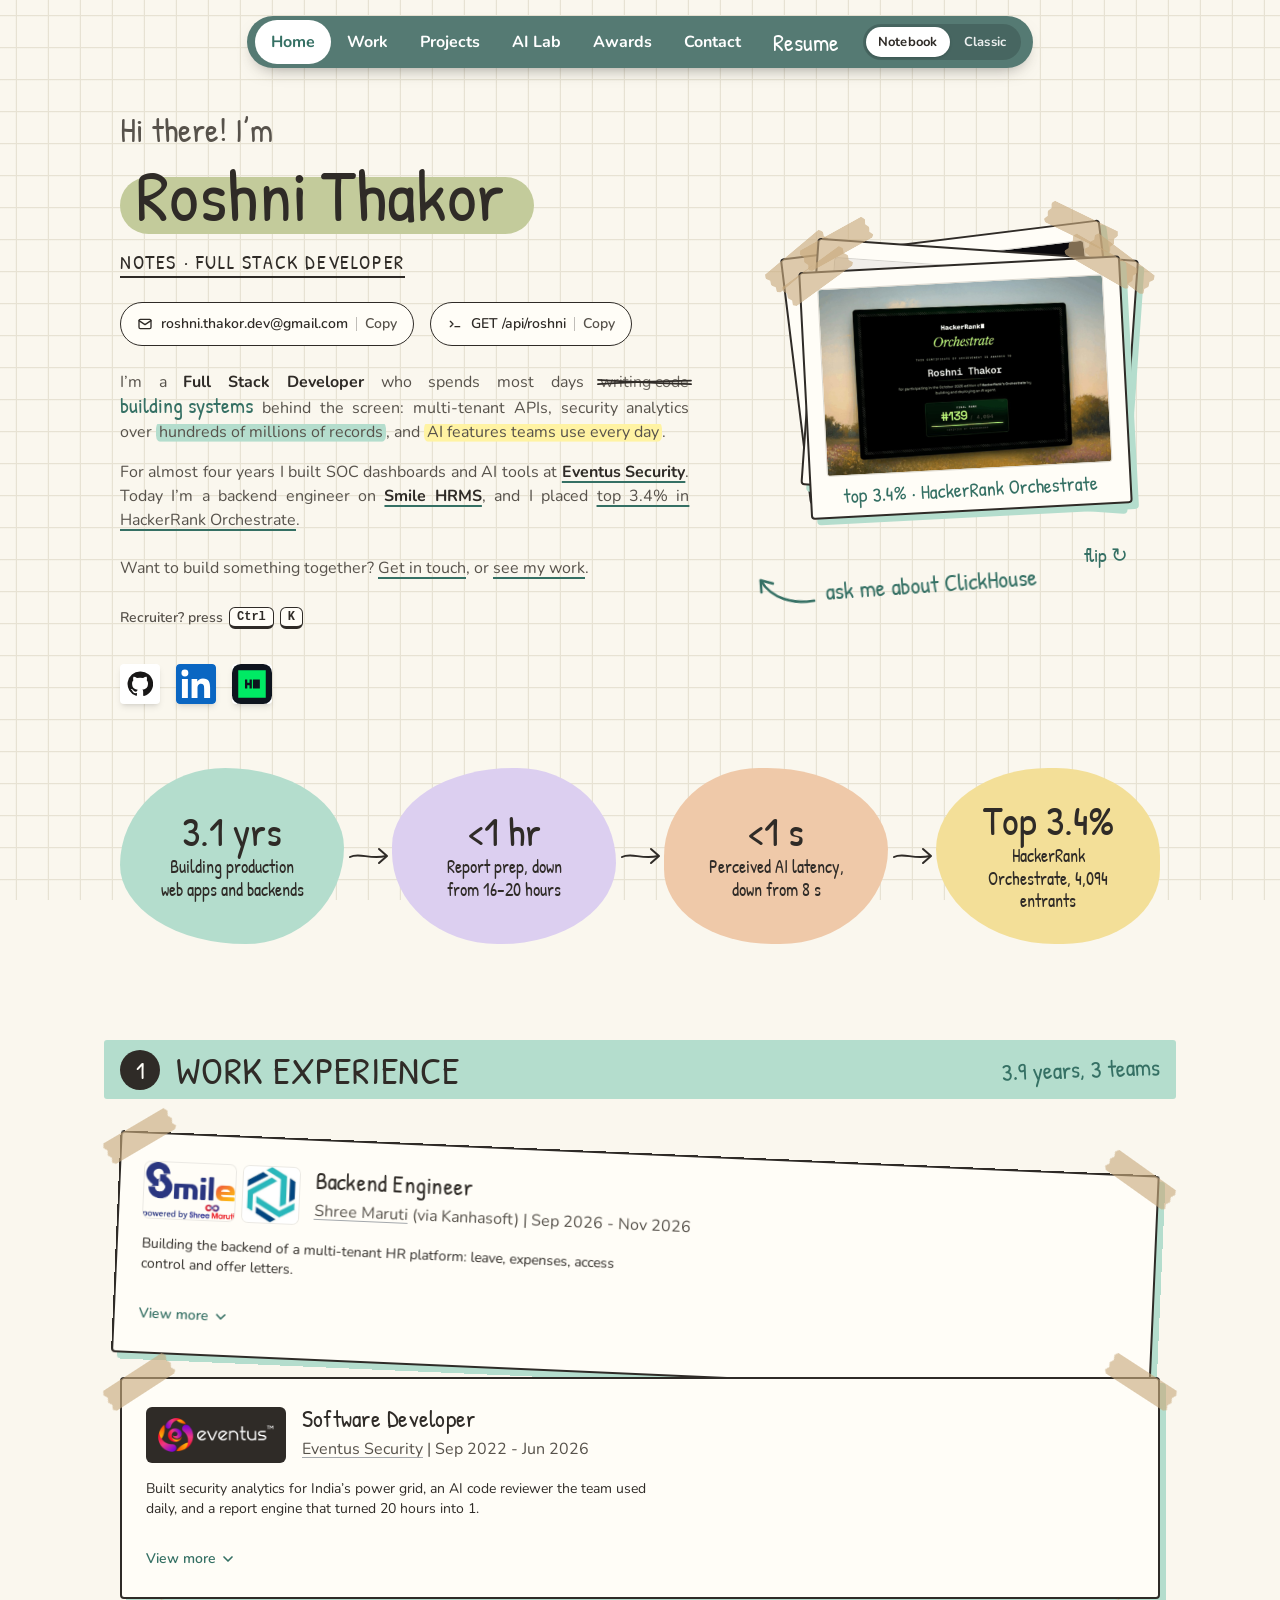
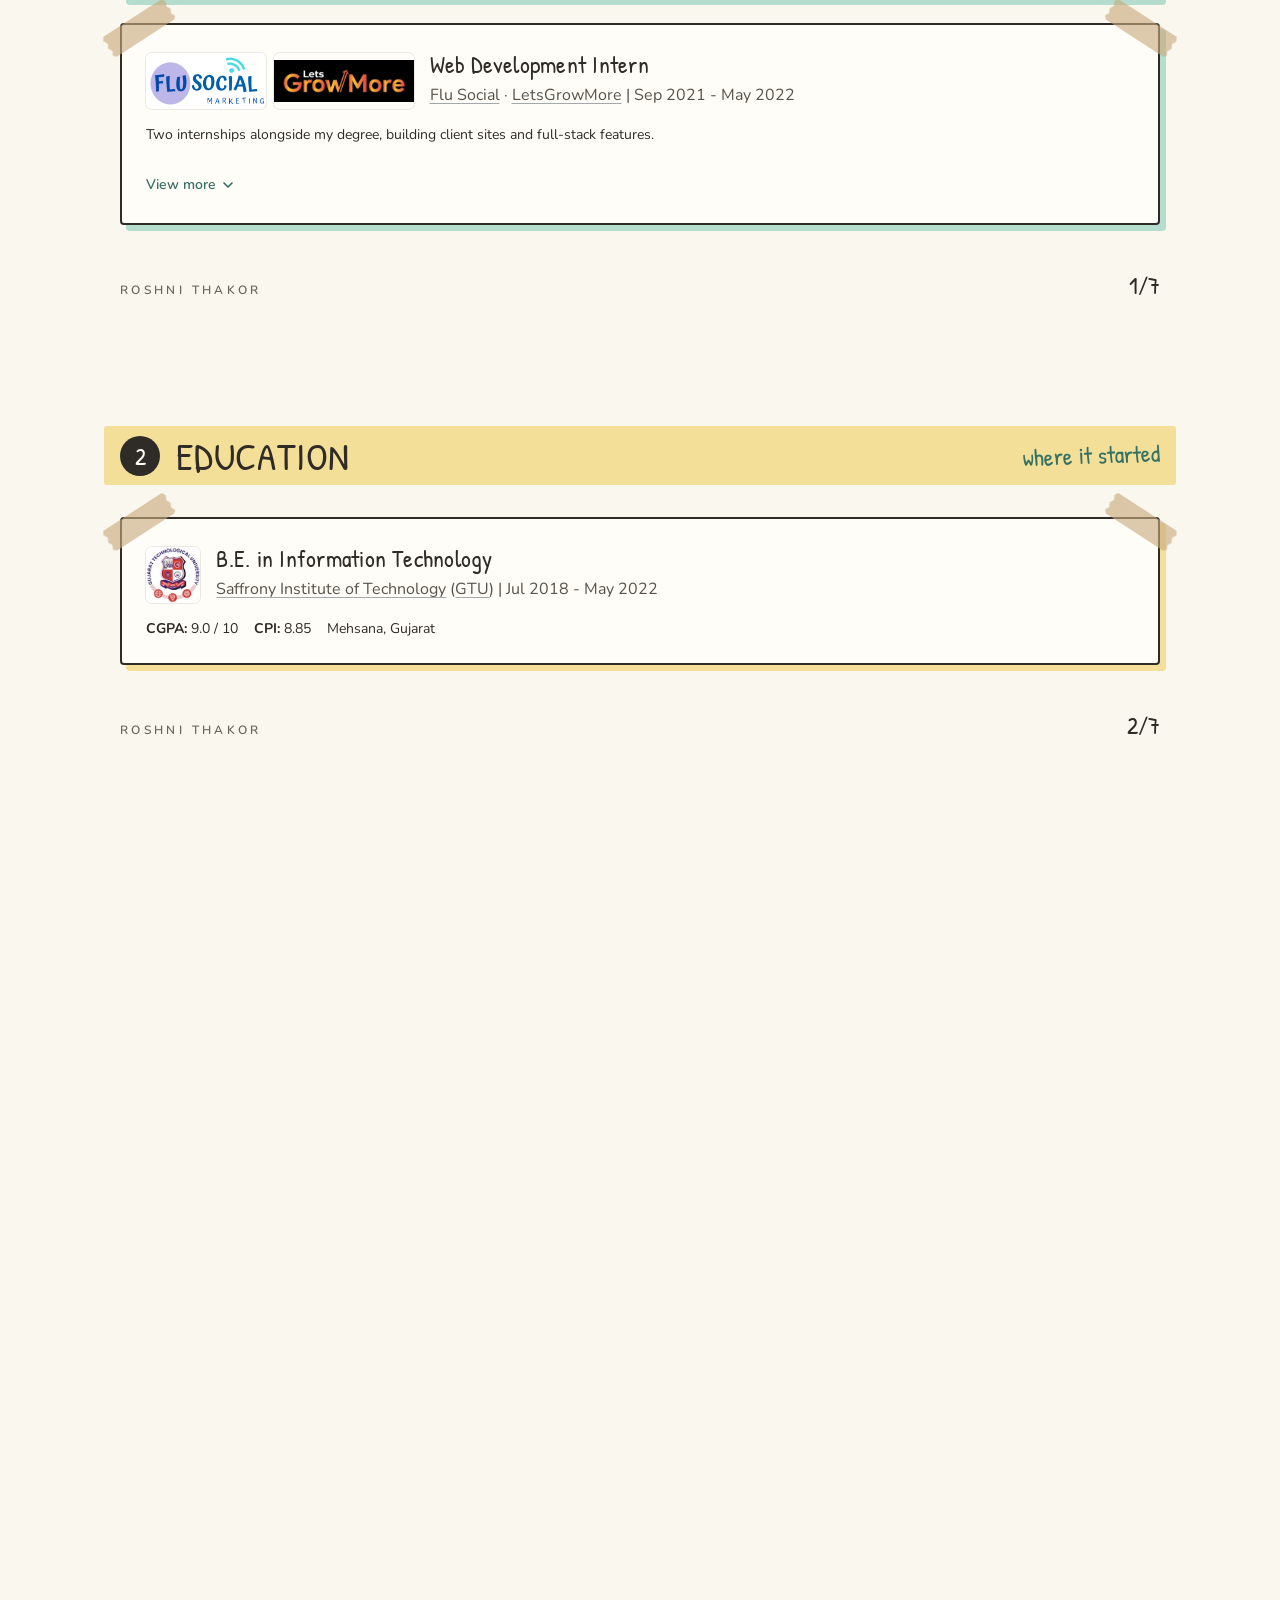
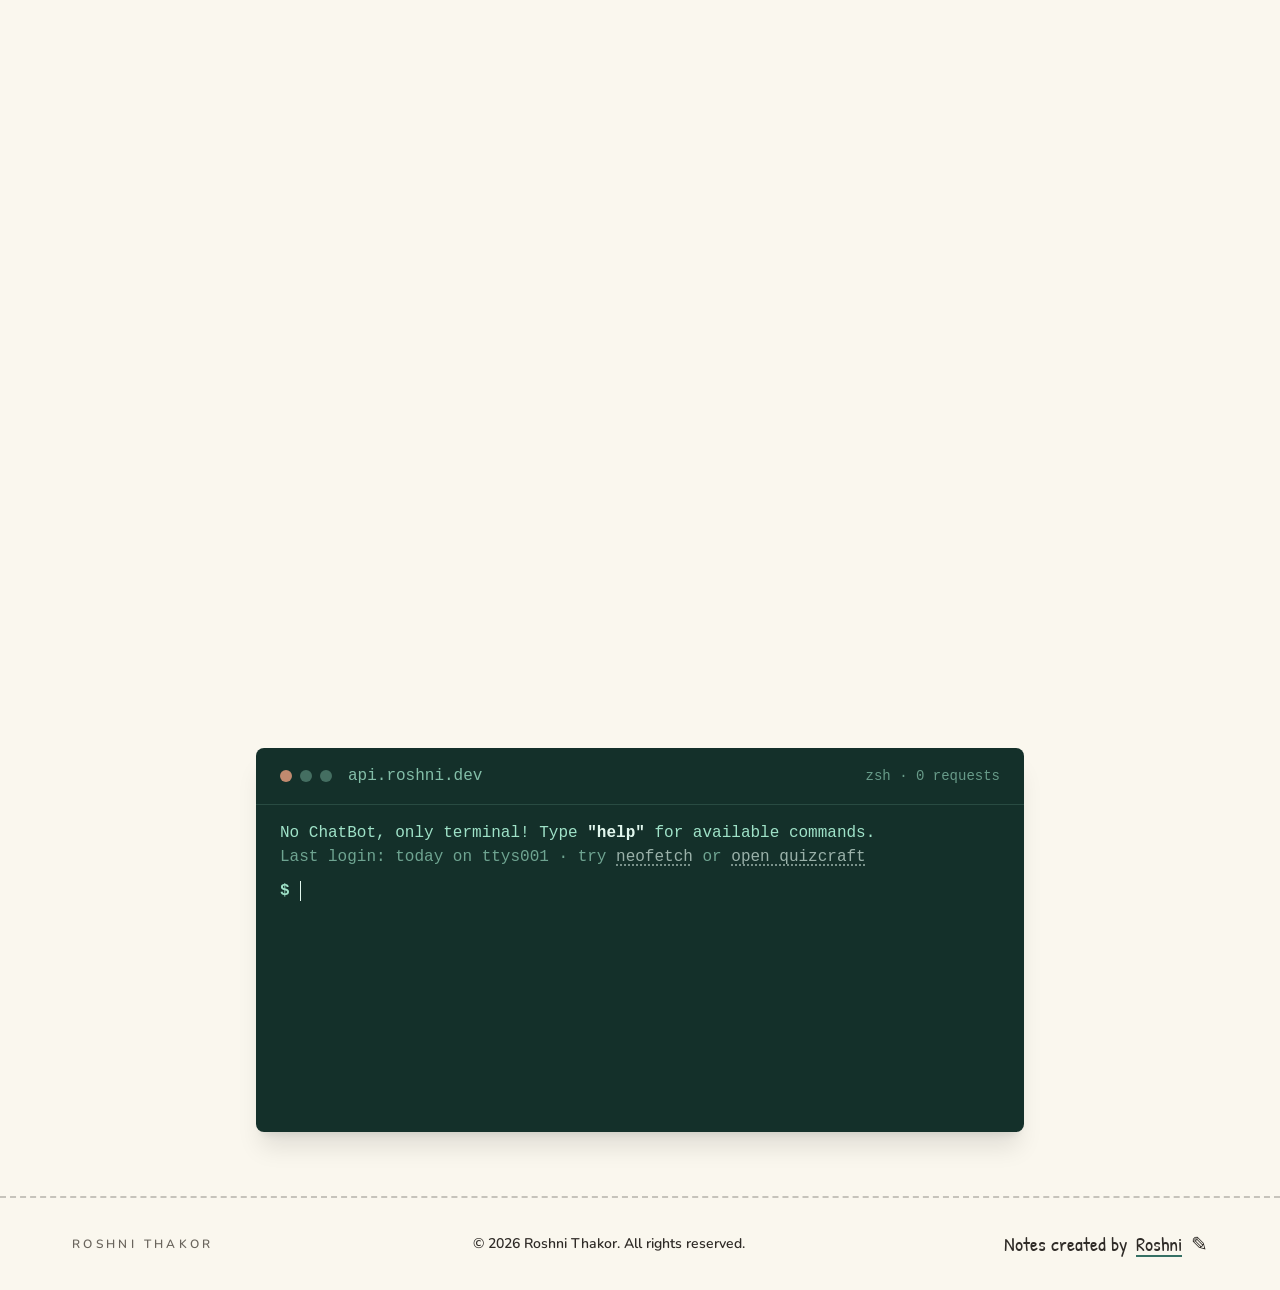
==== commit 315b5fbb: "Site build from portfolio-v3 436e300" ====
--- a/index.html
+++ b/index.html
@@ -1,7 +1,7 @@
-<!DOCTYPE html><!--5wQpvAeFqC7TOHWYCyHHc--><html lang="en" data-theme="notebook" class="__variable_412264 __variable_225029 __variable_89fb4a __variable_fe9715"><head><meta charSet="utf-8"/><meta name="viewport" content="width=device-width, initial-scale=1"/><link rel="preload" href="/_next/static/media/5cc7ff84a6a272e2-s.p.woff2" as="font" crossorigin="" type="font/woff2"/><link rel="preload" href="/_next/static/media/c7f01246776257f7-s.p.woff2" as="font" crossorigin="" type="font/woff2"/><link rel="preload" as="image" href="/work/orchestrate-oct-2026.jpg" fetchPriority="high"/><link rel="stylesheet" href="/_next/static/css/2dbae114dafe2164.css" data-precedence="next"/><link rel="preload" as="script" fetchPriority="low" href="/_next/static/chunks/webpack-7483cf6e08d617c5.js"/><script src="/_next/static/chunks/a6811722-5bc88f241434c1b1.js" async=""></script><script src="/_next/static/chunks/85-4556bd218a422ce7.js" async=""></script><script src="/_next/static/chunks/main-app-29522afbad5a5e3a.js" async=""></script><script src="/_next/static/chunks/995-67cd34b9e1ed9bf8.js" async=""></script><script src="/_next/static/chunks/app/layout-4209af2a84a506c3.js" async=""></script><script src="/_next/static/chunks/app/page-37ecce029919ea66.js" async=""></script><meta name="next-size-adjust" content=""/><meta name="theme-color" content="#557a73"/><title>Roshni Thakor - Full Stack Developer | NestJS, Next.js, TypeScript</title><meta name="description" content="Roshni Thakor is a full stack developer in Ahmedabad, India with 3.9 years building NestJS, Next.js and TypeScript APIs, ClickHouse security analytics and Claude API features. Top 3.4% in HackerRank Orchestrate. Open to backend and full stack roles."/><meta name="application-name" content="Roshni Thakor"/><link rel="author" href="https://roshnithakor07.github.io"/><meta name="author" content="Roshni Thakor"/><meta name="keywords" content="Roshni Thakor,Full Stack Developer,Backend Developer,Software Engineer,Ahmedabad,Gujarat,India,NestJS,Node.js,Next.js,React,TypeScript,PostgreSQL,MongoDB,ClickHouse,Redis,REST APIs,Multi-tenant SaaS,Claude API,AI engineer,Generative AI,HackerRank Orchestrate,Full stack developer portfolio,Hire full stack developer India"/><meta name="creator" content="Roshni Thakor"/><meta name="robots" content="index, follow"/><meta name="googlebot" content="index, follow, max-image-preview:large"/><meta name="category" content="technology"/><link rel="canonical" href="https://roshnithakor07.github.io"/><meta property="og:title" content="Roshni Thakor - Full Stack Developer | NestJS, Next.js, TypeScript"/><meta property="og:description" content="Roshni Thakor is a full stack developer in Ahmedabad, India with 3.9 years building NestJS, Next.js and TypeScript APIs, ClickHouse security analytics and Claude API features. Top 3.4% in HackerRank Orchestrate. Open to backend and full stack roles."/><meta property="og:url" content="https://roshnithakor07.github.io"/><meta property="og:site_name" content="Roshni Thakor"/><meta property="og:locale" content="en_IN"/><meta property="og:image" content="https://roshnithakor07.github.io/og.jpg"/><meta property="og:image:width" content="1200"/><meta property="og:image:height" content="630"/><meta property="og:image:alt" content="Roshni Thakor, Full Stack Developer: I spend most days building systems behind the screen"/><meta property="og:type" content="profile"/><meta property="profile:first_name" content="Roshni"/><meta property="profile:last_name" content="Thakor"/><meta name="twitter:card" content="summary_large_image"/><meta name="twitter:title" content="Roshni Thakor - Full Stack Developer | NestJS, Next.js, TypeScript"/><meta name="twitter:description" content="Roshni Thakor is a full stack developer in Ahmedabad, India with 3.9 years building NestJS, Next.js and TypeScript APIs, ClickHouse security analytics and Claude API features. Top 3.4% in HackerRank Orchestrate. Open to backend and full stack roles."/><meta name="twitter:image" content="https://roshnithakor07.github.io/og.jpg"/><link rel="icon" href="/favicon.ico" type="image/x-icon" sizes="16x16"/><link rel="icon" href="/icon.svg?db32447fd750a9ac" type="image/svg+xml" sizes="any"/><link rel="apple-touch-icon" href="/apple-icon.png?02b723ba34543873" type="image/png" sizes="180x180"/><link id="theme-notebook" rel="stylesheet" href="/themes/notebook.css?v=mwyzel99" media="all"/><link id="theme-classic" rel="stylesheet" href="/themes/classic.css?v=mwyzel99" media="not all"/><script>(function(){try{var t=localStorage.getItem("rt-theme");if(["notebook","classic"].indexOf(t)<0)t="notebook";document.documentElement.setAttribute('data-theme',t);["notebook","classic"].forEach(function(n){var l=document.getElementById('theme-'+n);if(l)l.media=n===t?'all':'not all';});}catch(e){}})();</script><script type="application/ld+json">{"@context":"https://schema.org","@graph":[{"@type":"Person","@id":"https://roshnithakor07.github.io/#person","name":"Roshni Thakor","url":"https://roshnithakor07.github.io","image":"https://roshnithakor07.github.io/og.jpg","jobTitle":"Full Stack Developer","description":"Roshni Thakor is a full stack developer in Ahmedabad, India with 3.9 years building NestJS, Next.js and TypeScript APIs, ClickHouse security analytics and Claude API features. Top 3.4% in HackerRank Orchestrate. Open to back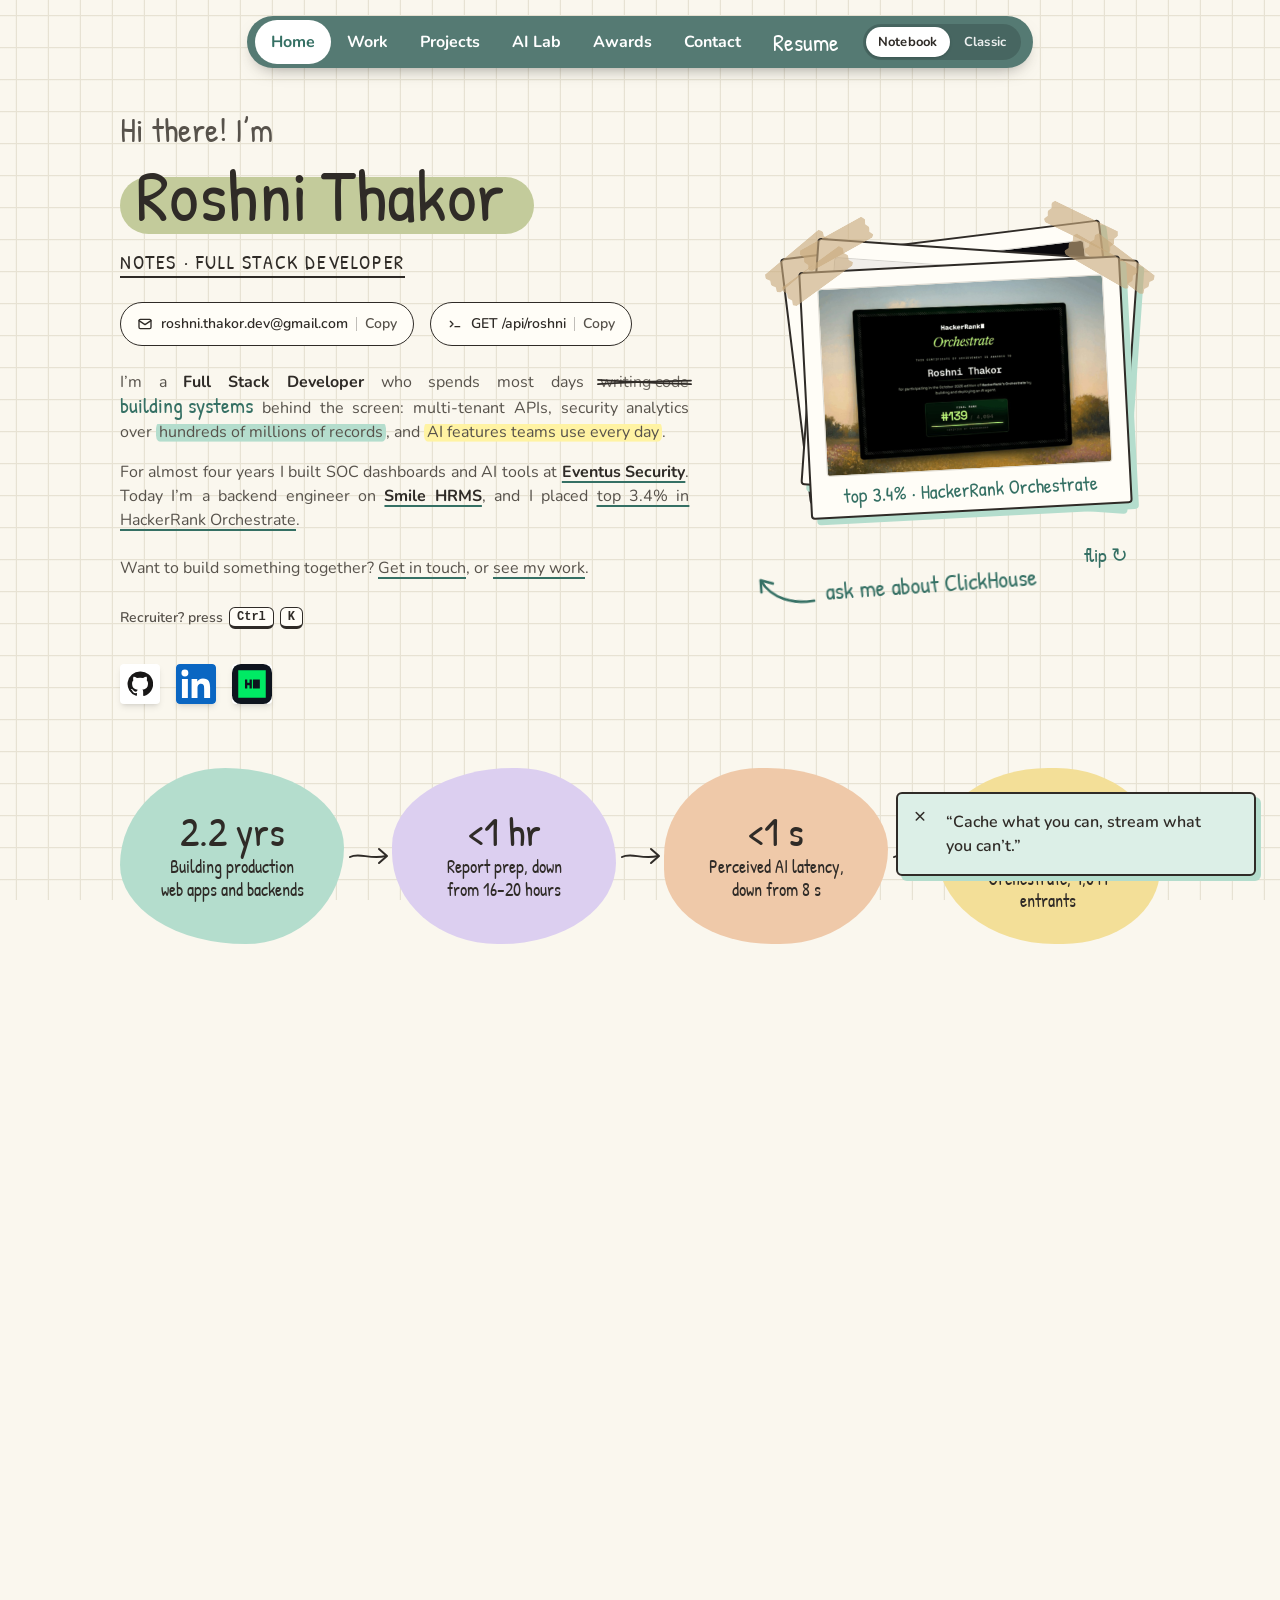
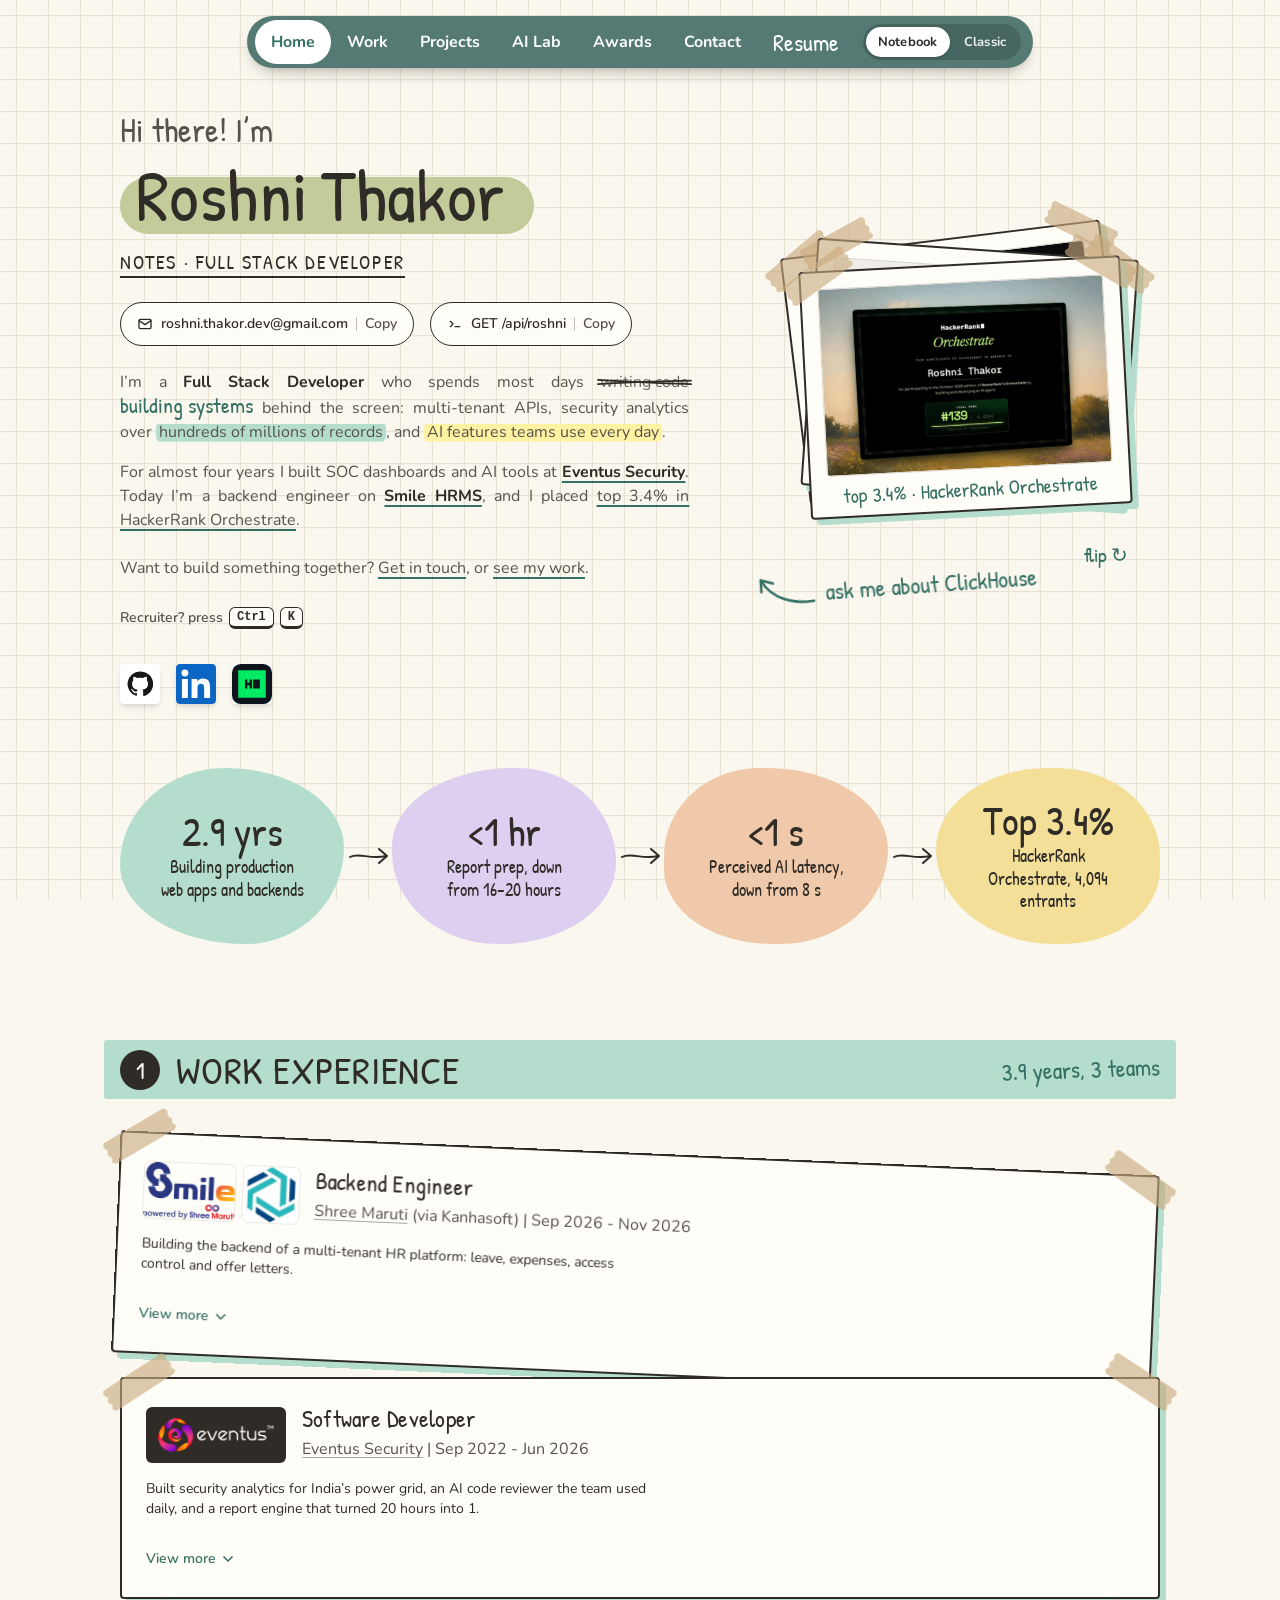
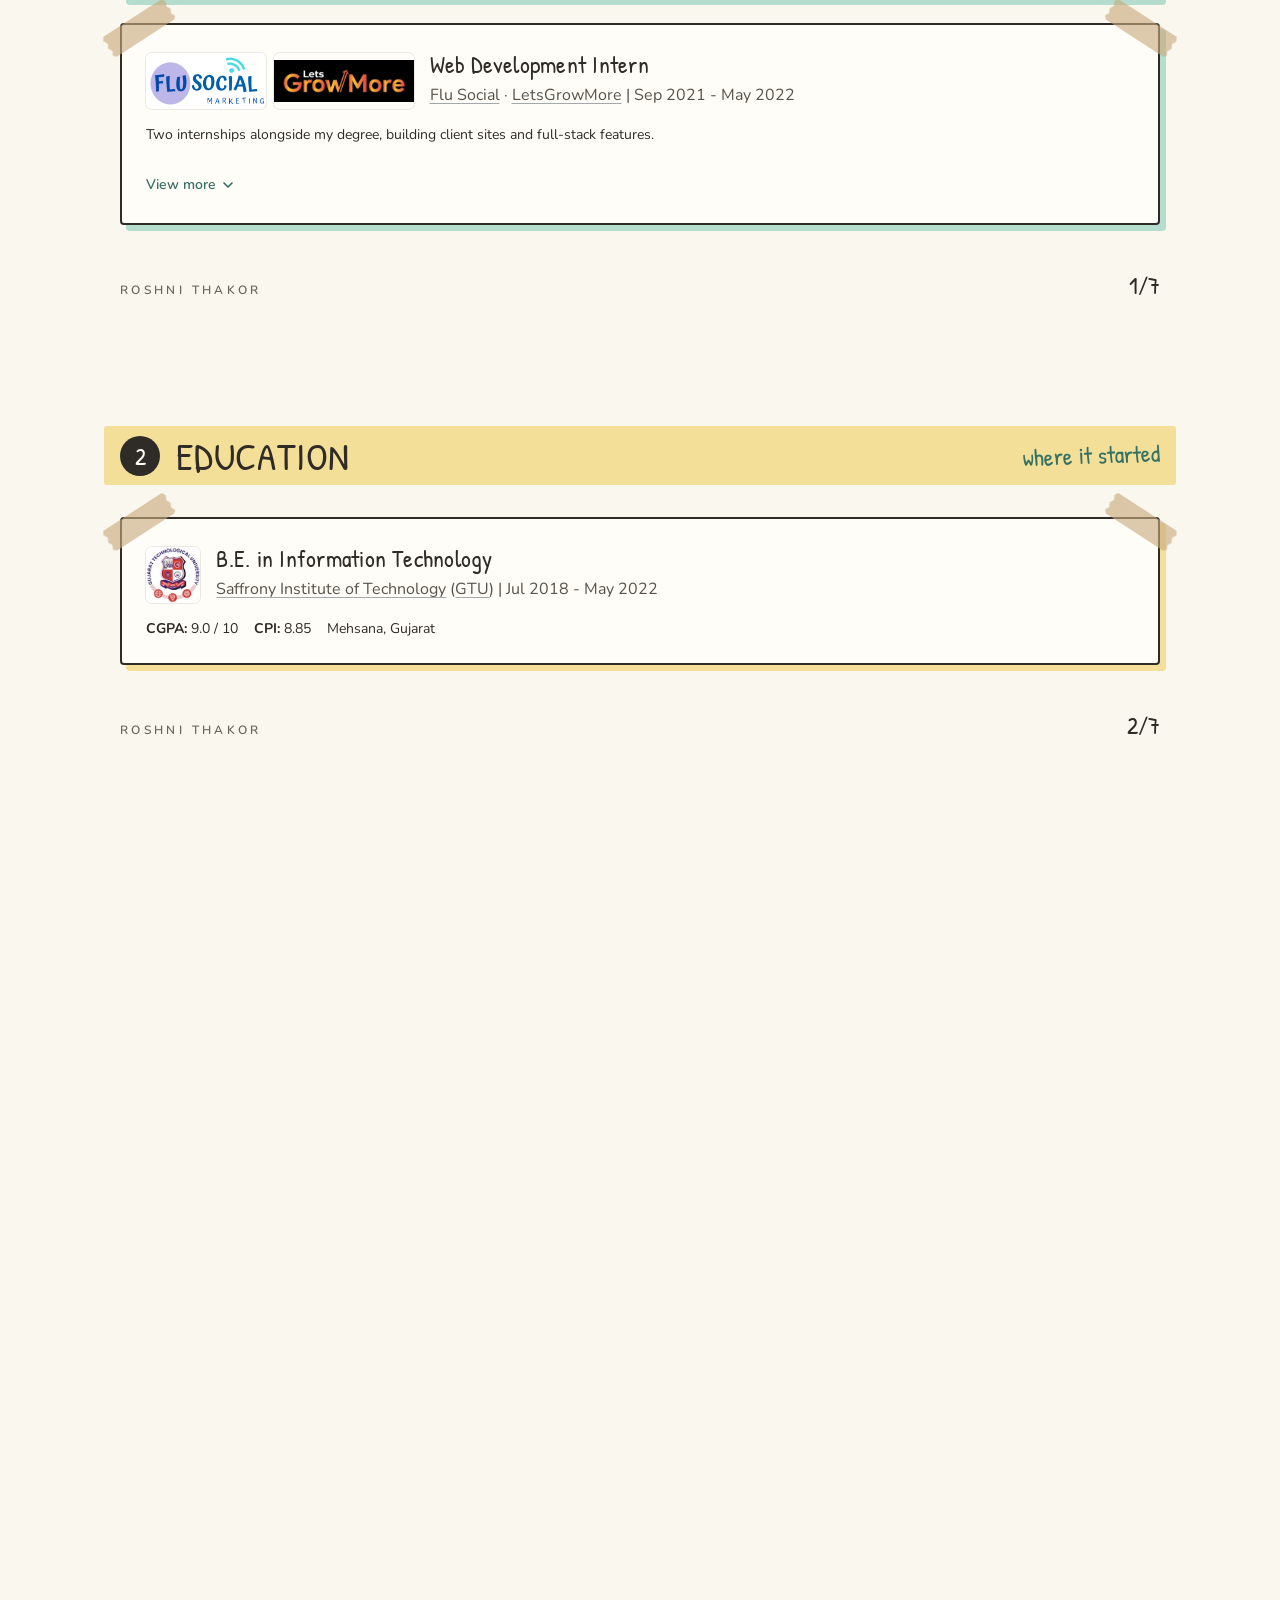
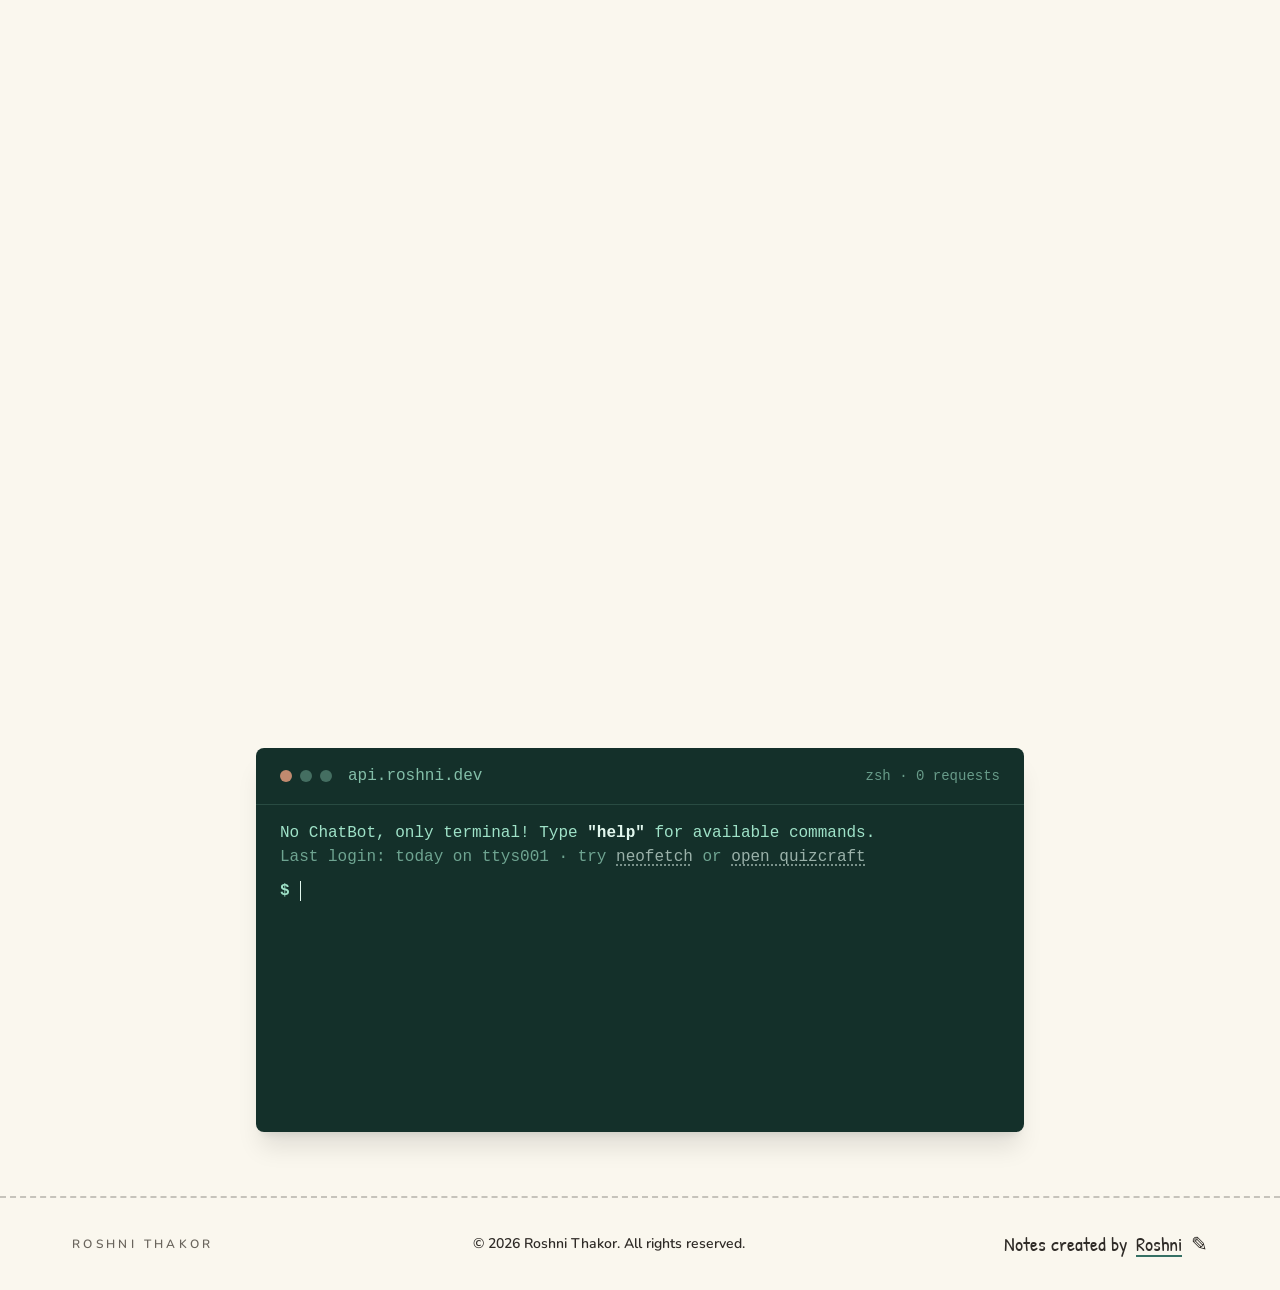
